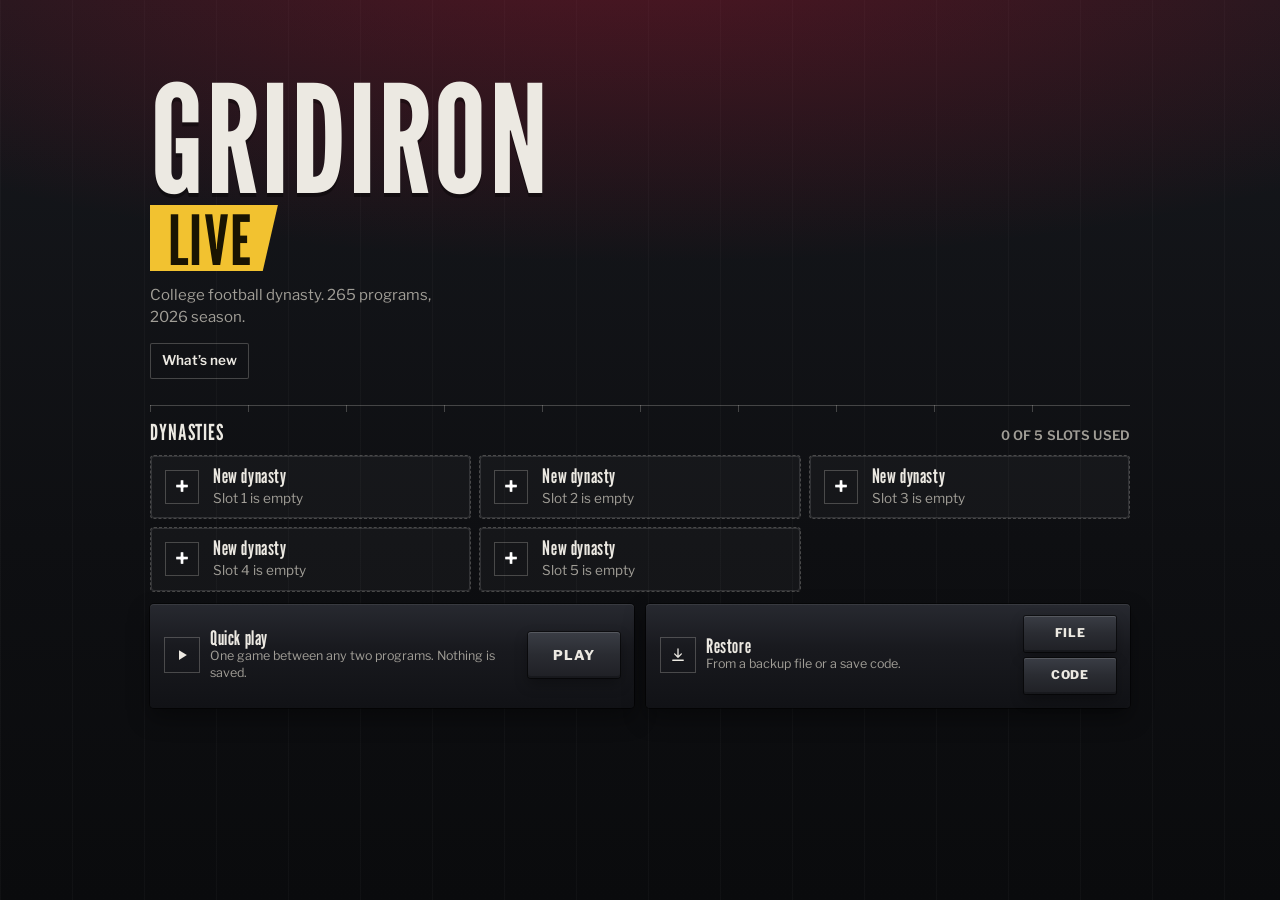
==== web/index.html @ cfa70672 "Gridiron Live 14: TV scoreboard scorebug, broadcast UI refresh, real logos everywhere Co-Authored-By" ====
<!doctype html>
<html lang="en">
<head>
<meta charset="utf-8">
<meta name="viewport" content="width=device-width,initial-scale=1,maximum-scale=1,user-scalable=no,viewport-fit=cover">
<meta name="apple-mobile-web-app-capable" content="yes">
<meta name="theme-color" content="#090C12">
<title>Gridiron Live</title>
<style>
/* Layout: full-bleed field canvas; glass broadcast HUD; full-screen hub screens with a tab bar; sheets dock to the bottom during play */
:root{
  --ink:#0C0C0D; --panel:#171718; --panel2:#202021; --line:rgba(255,255,255,.09);
  --fg:#F3F2EF; --mute:#999895; --gold:#FFD23F; --los:#4DA3FF; --hot:#FF4D5E; --ok:#3BD98A; --warn:#F2B33D;
  --team:#C8102E; --team2:#FFFFFF; --opp:#0057B8; --btn-ink:#fff;
  --disp:-apple-system,'SF Pro Display','Segoe UI',Roboto,system-ui,sans-serif;
  --body:-apple-system,'SF Pro Text','Segoe UI',Roboto,system-ui,sans-serif;
  --dw:800; --dstyle:normal; --dtrack:0;
  color-scheme:dark;
}
*{box-sizing:border-box}
[hidden]{display:none!important}
html,body{height:100%;margin:0}
body{background:var(--ink);color:var(--fg);font:14px/1.4 var(--body);overflow:hidden;overscroll-behavior:none;-webkit-user-select:none;user-select:none;-webkit-tap-highlight-color:transparent;-webkit-touch-callout:none}
#app{position:fixed;inset:0;overflow:hidden}
canvas{display:block;touch-action:none}
button{font:inherit;color:inherit;cursor:pointer;-webkit-appearance:none;appearance:none}
button:focus-visible,input:focus-visible,select:focus-visible,textarea:focus-visible{outline:2px solid var(--gold);outline-offset:2px}
.d{font-family:var(--disp);font-weight:var(--dw);font-style:var(--dstyle);letter-spacing:var(--dtrack)}

/* ---------- broadcast scoreboard + graphics: see src/css/10-ui.css ---------- */
.ibtn{position:absolute;top:calc(env(safe-area-inset-top,0px) + 10px);height:38px;min-width:38px;padding:0 10px;border-radius:2px;background:rgba(11,11,12,.86);border:1px solid var(--line);display:grid;place-items:center;z-index:6;font:800 12px var(--body)}
.ibtn svg{width:18px;height:18px}
#pauseBtn{left:max(12px,env(safe-area-inset-left,0px))}
#toBtn{right:max(12px,env(safe-area-inset-right,0px))}
#bulletBtn{position:absolute;right:max(14px,env(safe-area-inset-right,0px));bottom:calc(env(safe-area-inset-bottom,0px) + 56px);z-index:6;border-radius:2px;padding:10px 16px;background:rgba(11,11,12,.86);border:1px solid var(--line);font:600 13px/1 var(--body);letter-spacing:0;text-transform:none}
#bulletBtn[aria-pressed="true"]{background:#FF7A1A;color:#120800;border-color:#FF7A1A;box-shadow:none}
#flag{position:absolute;top:calc(env(safe-area-inset-top,0px) + 124px);left:50%;transform:translateX(-50%) scale(.8);opacity:0;transition:opacity .2s,transform .2s;background:#FFD200;color:#111;font:900 14px/1.2 var(--disp);text-transform:uppercase;padding:9px 16px;border-radius:2px;pointer-events:none;z-index:7;box-shadow:0 8px 24px rgba(0,0,0,.45);white-space:nowrap}
#flag.show{opacity:1;transform:translateX(-50%) scale(1)}

/* ---------- in-game sheets ---------- */
.sheet{position:absolute;left:0;right:0;bottom:0;padding:34px 16px calc(14px + env(safe-area-inset-bottom,0px));background:linear-gradient(180deg,transparent,rgba(8,8,9,.94) 36%);display:flex;flex-direction:column;align-items:center;gap:9px;z-index:9}
.sheet h3{margin:0;font:600 12px/1.2 var(--body);letter-spacing:0;text-transform:none;color:var(--mute);text-align:center}
.sheet h3 b{color:var(--fg)}
.row{display:grid;grid-template-columns:repeat(auto-fit,minmax(118px,1fr));gap:8px;width:min(760px,100%)}
.play{background:var(--panel2);border:1px solid var(--line);border-radius:2px;padding:10px 13px;text-align:left;display:flex;flex-direction:column;gap:3px;position:relative;overflow:hidden;transition:transform .12s}
.play::before{content:"";position:absolute;left:0;top:0;bottom:0;width:4px;background:var(--team)}
.play.alt::before{background:rgba(255,255,255,.25)}
.play.warn::before{background:var(--warn)}
.play:active{transform:scale(.97)}
.play b{font-family:var(--disp);font-weight:var(--dw);font-style:var(--dstyle);font-size:19px;line-height:1;text-transform:uppercase}
.play small{font-size:11.5px;color:var(--mute)}
#kcv{width:min(420px,92vw);height:auto;aspect-ratio:16/9;border-radius:2px;border:1px solid var(--line);background:#0c1a12}
.btn{background:var(--team);color:var(--btn-ink);border:0;border-radius:2px;padding:13px 24px;font-family:var(--disp);font-weight:var(--dw);font-style:var(--dstyle);font-size:17px;line-height:1;text-transform:uppercase;letter-spacing:.03em}
.btn.ghost{background:transparent;color:var(--fg);border:1px solid var(--line)}
.btn.light{background:var(--fg);color:#0E0E0F}
.btn.danger{background:var(--hot);color:#fff}
.btn.wide{width:100%}
.btn:disabled{opacity:.4}
.btn.sm{padding:8px 12px;font-size:13px;border-radius:2px}

/* ---------- modals & screens ---------- */
.modal{position:absolute;inset:0;display:flex;padding:20px 16px;background:rgba(5,5,6,.78);z-index:30;overflow:auto}
.panel{margin:auto;width:100%;max-width:580px;background:var(--panel);border:1px solid var(--line);border-radius:4px;padding:20px;display:flex;flex-direction:column;gap:14px;box-shadow:0 8px 24px rgba(0,0,0,.6)}
.panel.wide{max-width:760px}
.eyebrow{font:700 11.5px/1.25 var(--body);letter-spacing:0;text-transform:none;color:var(--mute)}
.screen{position:absolute;inset:0;background:var(--ink);z-index:20;display:flex;flex-direction:column;overflow:hidden}
.scroll{flex:1;overflow:auto;-webkit-overflow-scrolling:touch;padding:14px max(16px,env(safe-area-inset-right,0px)) calc(24px + env(safe-area-inset-bottom,0px)) max(16px,env(safe-area-inset-left,0px))}
.wrap{max-width:980px;margin:0 auto;display:flex;flex-direction:column;gap:14px}
h1,h2,h3{margin:0}
.h1{font-family:var(--disp);font-weight:900;font-style:var(--dstyle);font-size:clamp(34px,8vw,56px);line-height:.95;text-transform:uppercase;letter-spacing:var(--dtrack)}
.h2{font-family:var(--disp);font-weight:var(--dw);font-style:var(--dstyle);font-size:19px;line-height:1.2;text-wrap:balance}

.badge{--s:40px;width:var(--s);height:calc(var(--s)*1.1);flex:none;display:grid;place-items:center;background:linear-gradient(160deg,color-mix(in srgb,var(--c1) 80%,#fff),var(--c1) 45%);color:var(--bt,#fff);border:3px solid var(--c2);clip-path:polygon(0 0,100% 0,100% 70%,50% 100%,0 70%);font-family:var(--disp);font-weight:900;font-style:var(--dstyle);font-size:calc(var(--s)*.3);line-height:1;padding-bottom:calc(var(--s)*.18)}
.badge.sm{--s:26px;border-width:2px}
.badge.lg{--s:62px;border-width:4px}
.badge.xl{--s:92px;border-width:5px}

.hub-top{display:flex;align-items:center;gap:12px;padding:calc(env(safe-area-inset-top,0px) + 10px) max(16px,env(safe-area-inset-right,0px)) 10px max(16px,env(safe-area-inset-left,0px));background:linear-gradient(180deg,color-mix(in srgb,var(--team) 34%,var(--ink)),var(--ink));border-bottom:1px solid var(--line);flex:none}
.hub-top .who{flex:1;min-width:0;display:flex;flex-direction:column;gap:2px}
.hub-top .who b{font-family:var(--disp);font-weight:900;font-style:var(--dstyle);font-size:21px;line-height:1.1;white-space:nowrap;overflow:hidden;text-overflow:ellipsis}
.hub-top .who small{color:var(--mute);font-size:12px}
.pills{display:flex;gap:6px;flex-wrap:wrap;justify-content:flex-end}
.pill{display:inline-flex;align-items:center;gap:6px;background:rgba(255,255,255,.07);border:1px solid var(--line);border-radius:2px;padding:5px 10px;font:700 12.5px/1 var(--body);white-space:nowrap}
.pill.gold{color:var(--gold)}.pill.ok{color:var(--ok)}.pill.hot{color:var(--hot)}
.tabs{display:flex;gap:4px;padding:6px max(12px,env(safe-area-inset-left,0px));border-bottom:1px solid var(--line);overflow-x:auto;scrollbar-width:none;flex:none}
.tabs::-webkit-scrollbar{display:none}
.tabs button{background:none;border:0;border-radius:2px;padding:9px 12px;font:700 13.5px/1 var(--body);color:var(--mute);white-space:nowrap}
.tabs button[aria-selected="true"]{background:rgba(255,255,255,.09);color:var(--fg)}
.tabs button .dot{display:inline-block;width:7px;height:7px;border-radius:50%;background:var(--hot);margin-left:5px;vertical-align:middle}

.card{background:var(--panel);border:1px solid var(--line);border-radius:4px;padding:16px;display:flex;flex-direction:column;gap:12px;min-width:0}
.card.hero{background:linear-gradient(135deg,color-mix(in srgb,var(--team) 22%,var(--panel)),var(--panel) 60%)}
.grid2{display:grid;grid-template-columns:repeat(auto-fit,minmax(280px,1fr));gap:14px}
.grid3{display:grid;grid-template-columns:repeat(auto-fit,minmax(200px,1fr));gap:10px}
.matchup{display:grid;grid-template-columns:1fr auto 1fr;align-items:center;gap:10px;text-align:center}
.matchup .side{display:flex;flex-direction:column;align-items:center;gap:6px;min-width:0}
.matchup .side b{font-family:var(--disp);font-weight:var(--dw);font-style:var(--dstyle);font-size:17px;line-height:1.15}
.matchup .side small{color:var(--mute);font-size:12px}
.matchup .vs{font:800 15px var(--disp);color:var(--mute)}
.btns{display:flex;gap:10px;flex-wrap:wrap}
.btns .btn{flex:1 1 140px}
.tags{display:flex;gap:6px;flex-wrap:wrap}
.tag{display:inline-flex;align-items:center;gap:5px;border-radius:2px;padding:4px 8px;font:600 11px/1 var(--body);letter-spacing:0;text-transform:none;background:rgba(255,255,255,.08);color:var(--fg)}
.tag.gold{background:color-mix(in srgb,var(--gold) 22%,transparent);color:var(--gold)}
.tag.hot{background:color-mix(in srgb,var(--hot) 22%,transparent);color:#FF8A96}
.tag.ok{background:color-mix(in srgb,var(--ok) 20%,transparent);color:var(--ok)}
.tag.blue{background:color-mix(in srgb,var(--los) 22%,transparent);color:#8CC4FF}

table{width:100%;border-collapse:collapse;font-variant-numeric:tabular-nums}
th{font:700 10.5px/1 var(--body);color:var(--mute);text-transform:none;letter-spacing:0;text-align:left;padding:6px;border-bottom:1px solid var(--line)}
td{padding:8px 6px;border-bottom:1px solid rgba(255,255,255,.05);vertical-align:middle}
td.n,th.n{text-align:right}
tr.me td{background:color-mix(in srgb,var(--team) 16%,transparent)}
.tw{overflow-x:auto}
.tname{display:flex;align-items:center;gap:8px;min-width:0}
.tname span{white-space:nowrap;overflow:hidden;text-overflow:ellipsis}
.stars{color:var(--gold);letter-spacing:1px;white-space:nowrap;font-size:12px}
.stars i{color:rgba(255,255,255,.18);font-style:normal}
.res-w{color:var(--ok);font-weight:700}.res-l{color:var(--hot);font-weight:700}
.linkbtn{background:none;border:1px solid var(--line);border-radius:2px;padding:5px 9px;font-size:12px;color:var(--mute)}
.rrow{display:grid;grid-template-columns:auto minmax(0,1fr) auto;gap:10px;align-items:center;padding:9px 6px;border:0;border-bottom:1px solid rgba(255,255,255,.05);background:none;text-align:left;width:100%;border-radius:2px}
.rrow .meta{min-width:0;display:flex;flex-direction:column;gap:3px}
.rrow .meta b{white-space:nowrap;overflow:hidden;text-overflow:ellipsis}
.rrow .meta small{color:var(--mute);font-size:12px}
.num{font:800 15px/1 var(--disp);color:var(--mute);width:32px;text-align:center}
.attrs{display:flex;gap:3px 12px;flex-wrap:wrap;font-size:11px;color:var(--mute)}
.attrs span{display:inline-flex;gap:3px;align-items:center}
.sel{outline:2px solid var(--ok);background:color-mix(in srgb,var(--ok) 10%,transparent)!important}
.meter{height:8px;border-radius:4px;background:rgba(255,255,255,.08);overflow:hidden;min-width:60px}
.meter i{display:block;height:100%;border-radius:4px}
.kv{display:flex;justify-content:space-between;gap:12px;align-items:center;font-size:13px}
.kv span:first-child{color:var(--mute)}
.pips{display:flex;gap:4px}.pips i{width:16px;height:6px;border-radius:2px;background:rgba(255,255,255,.12)}.pips i.on{background:var(--team)}
.field-row{display:flex;flex-direction:column;gap:6px}
.field-row label{font:700 11.5px var(--body);color:var(--mute);text-transform:none;letter-spacing:0}
input[type=text],input[type=search],textarea,select{background:var(--panel2);border:1px solid var(--line);border-radius:2px;padding:11px 12px;color:var(--fg);font:16px var(--body);width:100%}
textarea{min-height:120px;font:12px/1.4 ui-monospace,Menlo,monospace;resize:vertical;-webkit-user-select:text;user-select:text}
input[type=color]{width:56px;height:44px;border:1px solid var(--line);border-radius:2px;background:var(--panel2);padding:3px}
.colors{display:flex;gap:16px;flex-wrap:wrap}
.seg{display:inline-flex;background:rgba(255,255,255,.05);border:1px solid var(--line);border-radius:2px;padding:3px;gap:3px;flex-wrap:wrap}
.seg button{background:none;border:0;border-radius:2px;padding:8px 11px;font:700 13px/1 var(--body);color:var(--mute)}
.seg button[aria-pressed="true"]{background:var(--fg);color:#0E0E0F}
.setrow{display:flex;justify-content:space-between;align-items:center;gap:12px;flex-wrap:wrap}
.note{color:var(--mute);font-size:13px;line-height:1.5;max-width:68ch;margin:0}
.list{display:flex;flex-direction:column}
.lrow{display:flex;justify-content:space-between;gap:10px;padding:8px 0;border-bottom:1px solid rgba(255,255,255,.05);font-size:13px;align-items:center}
.lrow:last-child{border-bottom:0}
.lrow .l{display:flex;gap:8px;align-items:center;min-width:0}
.lrow .l span{white-space:nowrap;overflow:hidden;text-overflow:ellipsis}
.rank{font:800 13px var(--disp);color:var(--mute);width:22px;text-align:right;flex:none}

/* slots + team picker */
.slots{display:grid;grid-template-columns:repeat(auto-fit,minmax(240px,1fr));gap:12px}
.slot{background:var(--panel);border:1px solid var(--line);border-radius:4px;padding:16px;display:flex;flex-direction:column;gap:10px;text-align:left;min-height:150px}
.slot.empty{align-items:center;justify-content:center;border-style:dashed;color:var(--mute)}
.slot .top{display:flex;gap:12px;align-items:center}
.slot .top b{font-family:var(--disp);font-weight:900;font-style:var(--dstyle);font-size:18px;line-height:1.1}
.chips{display:flex;gap:6px;flex-wrap:wrap}
.chipbtn{background:rgba(255,255,255,.05);border:1px solid var(--line);border-radius:2px;padding:7px 12px;font:700 12.5px var(--body);color:var(--mute)}
.chipbtn[aria-pressed="true"]{background:var(--fg);color:#0E0E0F;border-color:var(--fg)}
.teampick{display:grid;grid-template-columns:repeat(auto-fill,minmax(250px,1fr));gap:10px}
.tp{display:grid;grid-template-columns:auto minmax(0,1fr) auto;gap:12px;align-items:center;background:var(--panel);border:1px solid var(--line);border-radius:4px;padding:12px;text-align:left;position:relative;overflow:hidden}
.tp::after{content:"";position:absolute;inset:0 auto 0 0;width:4px;background:var(--c1)}
.tp .meta{min-width:0;display:flex;flex-direction:column;gap:3px}
.tp b{font-family:var(--disp);font-weight:var(--dw);font-style:var(--dstyle);font-size:16px;line-height:1.15;white-space:nowrap;overflow:hidden;text-overflow:ellipsis}
.tp small{color:var(--mute);font-size:11.5px}
.tp .ovr{font:900 22px/1 var(--disp);font-style:var(--dstyle);text-align:right}
.tp .ovr small{display:block;font:700 9.5px var(--body);letter-spacing:.01em}
.bars{display:flex;flex-direction:column;gap:8px}
.bar{display:grid;grid-template-columns:72px minmax(0,1fr) 34px;gap:10px;align-items:center;font-size:12px}
.bar span:first-child{color:var(--mute);text-transform:none;font-weight:700;letter-spacing:0;font-size:11px}

/* drive ticker */
.dc-team{display:flex;align-items:center;gap:12px}
.dc-team b{font-family:var(--disp);font-weight:900;font-style:var(--dstyle);font-size:20px;line-height:1.1}
.ticker{display:flex;flex-direction:column;gap:2px;max-height:min(38vh,280px);overflow:auto;border:1px solid var(--line);border-radius:2px;padding:6px;background:rgba(0,0,0,.25)}
.tick{display:grid;grid-template-columns:96px minmax(0,1fr);gap:10px;padding:6px 6px;border-radius:2px;font-size:13px;animation:tin .25s ease}
.tick .dd{font:700 11px/1.3 var(--body);color:var(--mute);text-transform:uppercase}
.tick.good{background:color-mix(in srgb,var(--ok) 12%,transparent)}
.tick.bad{background:color-mix(in srgb,var(--hot) 12%,transparent)}
.tick.big{font-weight:800}
@keyframes tin{from{opacity:0;transform:translateY(6px)}to{opacity:1;transform:none}}
.dc-res{font-family:var(--disp);font-weight:900;font-style:var(--dstyle);font-size:clamp(32px,9vw,54px);line-height:1;text-transform:uppercase;color:var(--c)}
.dchips{display:flex;gap:7px;flex-wrap:wrap}
.dchips span{background:rgba(255,255,255,.06);border:1px solid var(--line);border-radius:2px;padding:7px 10px;font:800 13px/1 var(--disp);font-variant-numeric:tabular-nums}
.dchips em{font-style:normal;color:var(--mute);margin-right:6px;font:700 10.5px var(--body);text-transform:uppercase}
.track{position:relative;height:24px;border-radius:2px;background:repeating-linear-gradient(90deg,#2E7D32 0 10%,#2a7330 10% 20%);overflow:hidden;border:1px solid var(--line)}
.track .fill{position:absolute;top:8px;height:8px;border-radius:4px;background:var(--c);box-shadow:none;transition:left 1s ease,width 1s ease}
.track .ez{position:absolute;top:0;bottom:0;width:6%}
.scoreline{display:grid;grid-template-columns:1fr auto 1fr;align-items:center;gap:10px}
.scoreline div{display:flex;flex-direction:column;gap:3px}
.scoreline div:last-child{text-align:right}
.scoreline small{font:800 12px/1 var(--disp);color:var(--mute)}
.scoreline strong{font:900 44px/1 var(--disp);font-style:var(--dstyle)}
.scoreline .mid{font:700 13px var(--body);color:var(--mute)}

/* post-game */
.final{display:grid;grid-template-columns:1fr auto 1fr;align-items:center;gap:10px;text-align:center}
.final .side{display:flex;flex-direction:column;align-items:center;gap:6px;min-width:0}
.final strong{font:900 56px/1 var(--disp);font-style:var(--dstyle);font-variant-numeric:tabular-nums}
.final small{color:var(--mute);font-size:12px}
.result{font-family:var(--disp);font-weight:900;font-style:var(--dstyle);font-size:clamp(30px,8vw,48px);line-height:1;text-align:center;text-transform:uppercase}
.kpis{display:grid;grid-template-columns:repeat(auto-fit,minmax(104px,1fr));gap:8px}
.kpis div{background:rgba(255,255,255,.04);border:1px solid var(--line);border-radius:2px;padding:10px 12px;min-width:0}
.kpis em{display:block;font:700 10px/1.2 var(--body);font-style:normal;color:var(--mute);text-transform:none;letter-spacing:0;margin-bottom:6px}
.kpis b{font:900 22px/1 var(--disp);font-style:var(--dstyle);font-variant-numeric:tabular-nums}
.heat{display:grid;grid-template-columns:auto repeat(3,1fr);gap:4px;align-items:stretch}
.heat .lab{font:700 10px/1.2 var(--body);color:var(--mute);text-transform:uppercase;display:flex;align-items:center;justify-content:flex-end;padding-right:4px;text-align:right}
.heat .col{font:700 10px/1 var(--body);color:var(--mute);text-align:center;text-transform:uppercase;padding-bottom:2px}
.heat .cell{border-radius:2px;padding:9px 4px;text-align:center;border:1px solid var(--line);background:rgba(255,255,255,.03);min-height:50px;display:flex;flex-direction:column;justify-content:center;gap:2px}
.heat .cell b{font:900 15px/1 var(--disp)}
.heat .cell small{font-size:11px;opacity:.85}
.heat .losl{grid-column:2/5;height:3px;background:var(--los);border-radius:2px;box-shadow:none}
.legend{display:flex;align-items:center;gap:8px;font-size:11px;color:var(--mute)}
.legend i{width:80px;height:8px;border-radius:4px;background:linear-gradient(90deg,var(--hot),#E6B33C,var(--ok))}
.stamrow{display:grid;grid-template-columns:minmax(0,1fr) 110px 40px;gap:10px;align-items:center;font-size:13px}
.stamrow span:first-child{white-space:nowrap;overflow:hidden;text-overflow:ellipsis}
.storm{background:linear-gradient(90deg,var(--team),var(--gold),var(--team));color:#111;border-radius:2px;padding:12px 14px;font:900 18px/1.1 var(--disp);font-style:var(--dstyle);text-transform:uppercase;text-align:center;animation:pulse 1s ease infinite alternate}
@keyframes pulse{to{filter:brightness(1.2)}}
.bracket{display:grid;grid-template-columns:repeat(4,minmax(150px,1fr));gap:10px;overflow-x:auto}
.bracket .col{display:flex;flex-direction:column;gap:8px;justify-content:space-around}
.bm{background:rgba(255,255,255,.04);border:1px solid var(--line);border-radius:2px;padding:6px 8px;font-size:12px;display:flex;flex-direction:column;gap:3px}
.bm .t{display:flex;justify-content:space-between;gap:6px}
.bm .t span{white-space:nowrap;overflow:hidden;text-overflow:ellipsis}
.bm .w{font-weight:800}
.bm .me{color:var(--gold)}
@media (max-width:540px){#pauseBtn{top:calc(env(safe-area-inset-top,0px) + 84px)}#toBtn{top:calc(env(safe-area-inset-top,0px) + 84px)}#sb{max-width:calc(100% - 16px)}#toast{top:calc(env(safe-area-inset-top,0px) + 132px)}#flag{top:calc(env(safe-area-inset-top,0px) + 170px)}.hub-top .who b{font-size:16px;white-space:normal}.hub-top{gap:8px;flex-wrap:wrap}.badge.lg{--s:48px}.tick{grid-template-columns:78px minmax(0,1fr)}}
@media (max-height:480px){.sheet{padding-top:10px;gap:6px}.play{padding:7px 11px}.play b{font-size:16px}.play small{display:none}.sheet h3{font-size:11px}.hub-top{padding-top:calc(env(safe-area-inset-top,0px) + 6px);padding-bottom:6px}.badge.lg{--s:42px}#kcv{width:min(300px,60vw)}#bulletBtn{bottom:calc(env(safe-area-inset-bottom,0px) + 44px)}}

/* ---------- v5: playbook, snap bar, action buttons, celebrations ---------- */
.ovr{display:inline-block;min-width:26px;padding:2px 5px;border-radius:2px;background:rgba(255,255,255,.1);font:800 12px/1.1 var(--disp);font-style:normal;text-align:center;font-variant-numeric:tabular-nums;color:var(--fg)}
.ovr.good{background:color-mix(in srgb,var(--ok) 30%,transparent)}.ovr.elite{background:var(--gold);color:#111}
#callRow{display:flex;flex-direction:column;gap:8px}
.pbtabs{display:flex;gap:6px;flex-wrap:wrap}
.pbtabs button{background:var(--panel2);border:1px solid var(--line);border-radius:2px;padding:7px 14px;font:600 12px/1 var(--body);text-transform:none;letter-spacing:0}
.pbtabs button[aria-pressed="true"]{background:var(--team);color:var(--btn-ink);border-color:transparent}
.pbtabs .coach{margin-left:auto;color:var(--gold)}
.pbgrid{display:grid;grid-template-columns:repeat(auto-fill,minmax(112px,1fr));gap:7px;max-height:min(44vh,330px);overflow:auto;-webkit-overflow-scrolling:touch;padding-bottom:2px}
.pbgrid.sp{grid-template-columns:repeat(auto-fill,minmax(130px,1fr))}
.pcard{background:var(--panel2);border:1px solid var(--line);border-radius:2px;padding:5px 6px 7px;display:flex;flex-direction:column;align-items:flex-start;gap:2px;text-align:left}
.pcard:active{transform:scale(.97)}
.pcard svg{width:100%;height:auto;aspect-ratio:100/56;background:#1d5a2a;border-radius:2px}
.pcard b{font:800 12.5px/1.1 var(--disp);font-style:var(--dstyle);text-transform:uppercase}
.pcard small{font-size:10.5px;color:var(--mute)}
.play.sel{outline:2px solid var(--gold)}
#snapBar{position:absolute;left:50%;bottom:calc(env(safe-area-inset-bottom,0px) + 14px);transform:translateX(-50%);display:flex;align-items:center;gap:8px;z-index:9;background:rgba(11,11,12,.9);border:1px solid var(--line);border-radius:4px;padding:8px;box-shadow:0 5px 12px rgba(0,0,0,.5)}
#snapName{font:800 14px/1 var(--disp);font-style:var(--dstyle);text-transform:uppercase;padding:0 8px;white-space:nowrap}
#snapBar .btn{padding:12px 26px;font-size:18px}
#snapBar{max-width:calc(100% - 20px)}#snapBar #snapGo{flex:none}
@media (max-width:540px){#snapName{display:none}#snapBar .btn.sm{padding:10px 12px;font-size:13px}#snapBar #snapGo{padding:14px 30px;font-size:20px}}
#actBar{position:absolute;right:max(12px,env(safe-area-inset-right,0px));bottom:calc(env(safe-area-inset-bottom,0px) + 14px);display:grid;grid-template-columns:repeat(2,auto);gap:7px;z-index:6}
#actBar button{min-width:76px;padding:12px 10px;border-radius:4px;background:rgba(11,11,12,.82);border:1px solid rgba(255,255,255,.18);font:600 12px/1 var(--body);letter-spacing:0;touch-action:none}
#actBar button:active{background:var(--team);color:var(--btn-ink)}
#actBar button.big{grid-column:1/-1;padding:16px;background:var(--team);color:var(--btn-ink);font-size:15px}
#celebBtn{position:absolute;left:50%;top:72%;transform:translateX(-50%);z-index:9;border-radius:2px;padding:12px 20px;background:var(--gold);color:#111;border:0;font:900 15px/1 var(--disp);text-transform:uppercase;box-shadow:0 4px 12px rgba(0,0,0,.5);animation:pop .5s ease}
@keyframes pop{0%{transform:translateX(-50%) scale(.6);opacity:0}100%{transform:translateX(-50%) scale(1);opacity:1}}
#celebSheet .chips{display:flex;flex-wrap:wrap;gap:7px;justify-content:center;max-width:720px}
.chip{background:var(--panel2);border:1px solid var(--line);border-radius:2px;padding:9px 14px;font:700 13px/1 var(--body)}
.chip:active{background:var(--team);color:var(--btn-ink)}
.trophy{flex-direction:row!important;align-items:center;gap:16px}.trophy .tro{font-size:54px;animation:lift 1.6s ease infinite alternate}
@keyframes lift{from{transform:translateY(4px)}to{transform:translateY(-8px) rotate(-4deg)}}

/* ---------- v5.1: broadcast graphics ---------- */
/* ---------- v5: broadcast layer ---------- */
#cap{position:absolute;left:50%;bottom:calc(env(safe-area-inset-bottom,0px) + 58px);transform:translateX(-50%);max-width:min(640px,calc(100% - 200px));background:rgba(7,7,8,.82);border-left:3px solid var(--team);padding:7px 12px;border-radius:2px;font:600 13px/1.3 var(--body);z-index:4;pointer-events:none;transition:opacity .25s}
#cap b{color:var(--gold);font-weight:800;margin-right:6px;text-transform:none;font-size:11px;letter-spacing:0}
#cap.radio{border-left-color:#d7a64a;font-family:Georgia,serif}
:root.ticker #hint,:root.ticker #actBar,:root.ticker #snapBar{margin-bottom:24px}
:root.ticker #actBar{bottom:calc(env(safe-area-inset-bottom,0px) + 40px)}
#replayBar{position:absolute;left:50%;bottom:calc(env(safe-area-inset-bottom,0px) + 14px);transform:translateX(-50%);z-index:10;display:flex;flex-wrap:wrap;justify-content:center;gap:6px;width:max-content;max-width:calc(100% - 16px);background:rgba(11,11,12,.92);border:1px solid var(--line);border-radius:4px;padding:6px}
#replayBar button{padding:9px 12px;border-radius:2px;background:var(--panel2);border:1px solid var(--line);font:800 12px/1 var(--disp);text-transform:uppercase}
#replayBar button[aria-pressed="true"]{background:var(--gold);color:#111}
.studio .desk{display:grid;grid-template-columns:repeat(auto-fit,minmax(220px,1fr));gap:10px}
.studio .anchor{display:flex;gap:10px;align-items:flex-start;background:var(--panel2);border-radius:2px;padding:10px 12px;border:1px solid var(--line)}
.studio .anchor .av{width:38px;height:38px;border-radius:50%;flex:none;display:grid;place-items:center;font:900 13px var(--disp);color:#fff}
.studio .anchor p{margin:2px 0 0;font-size:13px}
.vs{display:grid;grid-template-columns:1fr auto 1fr;gap:10px;align-items:center;text-align:center}
.vs .mid{font:900 14px var(--disp);color:var(--mute)}
.mbar{display:grid;grid-template-columns:2.4em minmax(0,1fr) 2.4em;gap:4px 8px;align-items:center;font-size:12px;font-variant-numeric:tabular-nums}.mbar>em{grid-column:1/-1;font-style:normal;color:var(--mute);white-space:nowrap;overflow:hidden;text-overflow:ellipsis}.mbar>span:last-child{text-align:right}
.mbar .b{height:7px;border-radius:4px;background:var(--opp);overflow:hidden}.mbar .b i{display:block;height:100%;background:var(--team)}
.inout{display:grid;grid-template-columns:1fr 1fr;gap:10px}.inout .col{background:var(--panel2);border-radius:2px;padding:10px;border:1px solid var(--line)}
.post{display:flex;gap:10px;padding:10px 0;border-bottom:1px solid var(--line)}.post:last-child{border:0}
.post .av{width:36px;height:36px;border-radius:50%;flex:none;display:grid;place-items:center;font:900 12px var(--disp);color:#fff}
.post .h{font:700 13px/1.2 var(--body)}.post .h small{color:var(--mute);font-weight:500}.post p{margin:3px 0 0;font-size:13.5px}
.post .eng{color:var(--mute);font-size:11.5px;margin-top:4px}
:root[data-bug="bottom"] #hint,:root[data-bug="bottom"] #snapBar,:root[data-bug="bottom"] #actBar,:root[data-bug="bottom"] #hotBar{margin-bottom:96px}
:root[data-bug="bottom"] #pauseBtn{top:calc(env(safe-area-inset-top,0px) + 10px)!important}
@media (max-width:540px){#toast{top:calc(env(safe-area-inset-top,0px) + 92px)!important}#wpG{top:calc(env(safe-area-inset-top,0px) + 132px)}#dbm{top:calc(env(safe-area-inset-top,0px) + 176px)}#lower{top:calc(env(safe-area-inset-top,0px) + 210px);bottom:auto;max-width:calc(100% - 60px)!important}#replayBtn{top:calc(env(safe-area-inset-top,0px) + 176px)}#cap{max-width:calc(100% - 24px);bottom:calc(env(safe-area-inset-bottom,0px) + 196px)}#actBar{grid-template-columns:repeat(3,auto)}}
/* ---------- v6: features + broadcast polish ---------- */
.warr{display:inline-block;font-style:normal;margin-left:4px}
#hotBar{position:absolute;left:50%;bottom:calc(env(safe-area-inset-bottom,0px) + 86px);transform:translateX(-50%);z-index:10;background:rgba(11,11,12,.94);border:1px solid var(--line);border-radius:4px;padding:8px;display:flex;flex-direction:column;gap:6px;max-width:calc(100% - 24px)}
#hotBar b{font:800 12px var(--disp);text-transform:uppercase;color:var(--gold);padding:0 4px}
#hotBar div{display:flex;flex-wrap:wrap;gap:5px}#hotBar button{padding:8px 11px;border-radius:2px;background:var(--panel2);border:1px solid var(--line);font:800 12px var(--disp);text-transform:uppercase}
#hotBar button[aria-pressed="true"]{background:var(--team);color:var(--btn-ink)}
#actBar button[aria-pressed="true"]{background:#FF7A1A;color:#120800;border-color:#FF7A1A}
#photoBar{position:absolute;left:50%;bottom:calc(env(safe-area-inset-bottom,0px) + 14px);transform:translateX(-50%);z-index:30;display:flex;align-items:center;gap:10px;flex-wrap:wrap;justify-content:center;background:rgba(11,11,12,.9);border:1px solid var(--line);border-radius:4px;padding:8px 12px;max-width:calc(100% - 24px)}
#photoBar label{font:700 12px var(--body)}#photoBar input{width:140px}#photoBar select{width:auto!important;background:var(--panel2);color:var(--fg);border:1px solid var(--line);border-radius:2px;padding:6px}
:root.photo #sb,:root.photo #pauseBtn,:root.photo #wpG,:root.photo #dbm,:root.photo #ticker,:root.photo #hint,:root.photo #actBar,:root.photo #rcard,:root.photo #lower,:root.photo #wm,:root.photo #toBtn,:root.photo #snapBar,:root.photo #call{display:none!important}
#splash{position:fixed;inset:0;z-index:100;background:radial-gradient(circle at 50% 45%,#222223,#070708 70%);display:grid;place-items:center;animation:splashOut .6s ease 1.3s forwards;pointer-events:none}
#splash .logo{font:900 clamp(40px,11vw,86px)/.9 var(--disp);text-align:center;letter-spacing:-.01em;color:#fff;animation:logoIn .9s cubic-bezier(.2,.8,.2,1)}#splash .logo span{color:var(--gold)}
@keyframes splashOut{to{opacity:0;visibility:hidden}}@keyframes logoIn{from{transform:scale(.8);opacity:0}}
#pauseInfo{max-height:46vh;overflow:auto;border-top:1px solid var(--line);padding-top:10px}
table.box{width:100%;border-collapse:collapse;font-variant-numeric:tabular-nums;margin-top:8px;table-layout:fixed}table.box th.n{width:28%}table.box tr.sub td{font-size:12px;padding-top:4px;padding-bottom:4px}table.box tr.sub td:first-child{color:var(--mute);padding-left:14px}table.box td.n{white-space:nowrap;overflow:hidden;text-overflow:ellipsis}table.box td,table.box th{padding:6px 8px;border-bottom:1px solid var(--line);font-size:13px}table.box th{color:var(--mute);font-size:11px;text-align:right}table.box td.n{text-align:right;font-weight:700}
.pbp{display:flex;flex-direction:column;gap:2px}.pe{display:grid;grid-template-columns:70px 44px 1fr;gap:8px;font-size:12.5px;padding:5px 0;border-bottom:1px solid var(--line)}.pe .q{color:var(--mute);font-variant-numeric:tabular-nums}.pe .tm{font-weight:800}.pe.big span:last-child{color:var(--gold);font-weight:700}.pe.sim{opacity:.7}
.dchart{display:flex;flex-direction:column;gap:5px;font-variant-numeric:tabular-nums}.drow{display:grid;grid-template-columns:44px minmax(0,1fr) 96px;gap:8px;align-items:center;font-size:12px}.drow .ab{font-weight:800;white-space:nowrap;overflow:hidden;text-overflow:ellipsis}.drow .lane{position:relative;height:16px;border-radius:3px;background:linear-gradient(90deg,rgba(255,255,255,.12) 0 8.333%,transparent 8.333% 91.667%,rgba(255,255,255,.12) 91.667%),linear-gradient(90deg,transparent calc(50% - 1px),rgba(255,255,255,.34) calc(50% - 1px) calc(50% + 1px),transparent calc(50% + 1px)),repeating-linear-gradient(90deg,transparent 0 calc(8.3333% - 1px),rgba(255,255,255,.16) calc(8.3333% - 1px) 8.3333%),rgba(255,255,255,.04)}.drow .lane i{position:absolute;top:3px;bottom:3px;min-width:3px;background:var(--c);clip-path:polygon(0 0,calc(100% - 5px) 0,100% 50%,calc(100% - 5px) 100%,0 100%);box-shadow:inset 0 1px 0 rgba(255,255,255,.25)}.drow .lane i.bk{clip-path:polygon(5px 0,100% 0,100% 100%,5px 100%,0 50%)}.drow .res{display:flex;flex-direction:column;align-items:flex-end;gap:1px;min-width:0;color:var(--mute);text-align:right;line-height:1.1}.drow .res b{max-width:100%;font-weight:700;white-space:nowrap;overflow:hidden;text-overflow:ellipsis}.drow .res small{font-size:10.5px;white-space:nowrap;opacity:.8}.drow .res.ok b{color:var(--ok);font-weight:800}.drow.dax{margin-bottom:-1px}.drow .axis{position:relative;height:12px}.drow .axis span{position:absolute;top:0;transform:translateX(-50%);font:700 9.5px/12px var(--body);color:var(--mute)}.drow .axis .ez{opacity:.6}.drow.op .lane i{background:repeating-linear-gradient(135deg,var(--c) 0 4px,color-mix(in srgb,var(--c) 50%,#000) 4px 7px)}@media (max-width:540px){.drow .axis .mn{display:none}}
.grade{display:inline-grid;place-items:center;min-width:34px;height:26px;border-radius:2px;font:900 13px var(--disp);background:var(--panel2)}.grade.gA{background:var(--ok);color:#0b1a10}.grade.gB{background:#4DA3FF;color:#101011}.grade.gC{background:var(--warn);color:#1d1400}.grade.gD,.grade.gF{background:var(--hot);color:#fff}
.leaders{display:grid;grid-template-columns:repeat(auto-fit,minmax(220px,1fr));gap:12px}.lrow.me{background:color-mix(in srgb,var(--team) 18%,transparent);border-radius:2px}
.tcase{display:grid;grid-template-columns:repeat(auto-fit,minmax(110px,1fr));gap:8px}.tcase .tile{background:var(--panel2);border:1px solid var(--line);border-radius:2px;padding:10px;display:flex;flex-direction:column;align-items:center;gap:2px;text-align:center}.tcase .ic{font-size:24px}.tcase b{font:900 22px var(--disp)}.tcase small{color:var(--mute);font-size:11px}
.mv{font:800 11px var(--body);margin-left:6px;color:var(--mute)}.mv.up{color:var(--ok)}.mv.dn{color:var(--hot)}.mv.new{color:var(--gold)}
.gotw .matchup .side{cursor:pointer}
.pog{display:flex;align-items:center;gap:8px;flex-wrap:wrap}.fin{color:var(--gold)!important;font-size:14px!important}
#hubBody.fade>*{animation:hubIn .28s ease both}#hubBody.fade>*:nth-child(2){animation-delay:.04s}#hubBody.fade>*:nth-child(3){animation-delay:.08s}#hubBody.fade>*:nth-child(4){animation-delay:.12s}
@keyframes hubIn{from{opacity:0;transform:translateY(8px)}}
:root.bigtext .screen,:root.bigtext .modal .panel,:root.bigtext .sheet,:root.bigtext #rcard,:root.bigtext #hint{zoom:1.14}
.btn.sm[aria-pressed="true"]{background:var(--team);color:var(--btn-ink)}
/* ---------- v6.1: rankings, results, playoff bracket ---------- */
.rtab td,.rtab th{white-space:nowrap}
@media (max-width:620px){.hide-s{display:none}}@media (max-width:540px){.bt .badge{display:none}.bt{grid-template-columns:18px 1fr auto}.bracket2{grid-template-columns:repeat(4,minmax(150px,1fr))}}
.res-grid{display:grid;grid-template-columns:repeat(auto-fill,minmax(230px,1fr));gap:8px}
.res-g{background:var(--panel2);border:1px solid var(--line);border-radius:2px;padding:8px 10px;display:flex;flex-direction:column;gap:4px}
.res-g.me{border-color:var(--team)}
.res-g .rt{display:grid;grid-template-columns:auto 1fr auto;align-items:center;gap:8px;color:var(--mute);cursor:pointer}.res-g .rt span{overflow:hidden;text-overflow:ellipsis;white-space:nowrap}
.res-g .rt.w{color:var(--fg);font-weight:800}.res-g .rt b{font:900 16px var(--disp);font-variant-numeric:tabular-nums}
#resWeeks{overflow-x:auto;flex-wrap:nowrap;padding-bottom:4px}#resWeeks .chipbtn{flex:none}
.cfp .champ{display:flex;align-items:center;gap:10px;background:linear-gradient(110deg,color-mix(in srgb,var(--c1) 45%,var(--panel2)),var(--panel2));padding:8px 14px 8px 8px;border-radius:4px}.cfp .champ small{display:block;color:var(--gold);font:600 10px var(--body);letter-spacing:0;text-transform:none}.cfp .champ b{font:900 20px var(--disp)}
.bracket2{display:grid;grid-template-columns:repeat(4,minmax(165px,1fr));gap:18px;overflow-x:auto;padding:4px 2px 10px;-webkit-overflow-scrolling:touch}
.bracket2.fcs{grid-template-columns:repeat(5,minmax(180px,1fr))}
.bcol{display:flex;flex-direction:column;gap:8px;min-width:0;position:relative}.bms{flex:1;display:flex;flex-direction:column;justify-content:space-around;gap:12px}
.bhead{font:600 11px var(--body);letter-spacing:0;text-transform:none;color:var(--mute);text-align:center;margin-bottom:2px}
.bmatch{position:relative;background:linear-gradient(180deg,var(--panel2),color-mix(in srgb,var(--panel2) 85%,#000));border:1px solid var(--line);border-radius:2px;overflow:hidden;box-shadow:0 6px 16px rgba(0,0,0,.3)}
.bcol:not(.fin) .bmatch::after{content:"";position:absolute;right:-19px;top:50%;width:18px;height:2px;background:rgba(255,255,255,.18)}
.bcol.fin .bmatch{border-color:var(--gold);box-shadow:0 0 0 1px rgba(255,210,63,.3),0 4px 12px rgba(0,0,0,.45)}
.blab{font:700 10px var(--body);letter-spacing:0;text-transform:none;color:var(--gold);padding:5px 10px 3px;background:rgba(0,0,0,.25)}
.bt{display:grid;grid-template-columns:18px auto 1fr auto;align-items:center;gap:7px;padding:6px 10px;border-left:4px solid var(--c1,transparent);cursor:pointer}
.bt+.bt{border-top:1px solid var(--line)}
.bt .sd{font:800 11px var(--body);color:var(--mute);text-align:right}.bt .nm{font-size:13.5px;overflow:hidden;text-overflow:ellipsis;white-space:nowrap;font-weight:600}
.bt b{font:900 16px var(--disp);font-variant-numeric:tabular-nums}.bt.w{background:color-mix(in srgb,var(--c1) 22%,transparent)}.bt.w .nm{font-weight:800}.bt.l{opacity:.5}.bt.me .nm{color:var(--gold)}
.bt.tbd{color:var(--mute);font-style:normal}.bt .cc{font-style:normal;color:var(--gold);margin-left:4px;font-size:11px}
/* v7: src/css/*.css is inlined here by tools/build_web.py (later files override earlier rules) */
/* src/css: extra stylesheets inlined at the end of the main <style> block by tools/build_web.py, in file-name order.
   10-ui.css       menus, hub, broadcast graphics, design tokens
   20-field.css    anything the on-field renderer needs outside the canvas
   30-game.css     in-game controls: play calling, snap bar, action buttons, kicking, pre-snap tools
   40-dynasty.css  dynasty screens: recruiting, portal, NIL, awards, bowls, program history
   50-import.css   roster/logo import and team data screens */

/* =========================================================
   01 · Tokens and style guide. Every other stylesheet reads these; change a value here, not in a component.

   Idea: the game's own Saturday broadcast package. Charcoal studio, chalk-white type, team colour doing the
   talking, one goalpost-yellow accent for the things a football viewer looks for first (rank, down and distance,
   where you are). Graphics are cut like TV graphics: square corners, straight rules, an angled end on bands.

   Colour (use few at once)
     --c-base   #161718  screen background          --c-chalk  #ECE9E2  primary text
     --c-raise  #1E1F21  sheets, modals, HUD panels  --c-mute   #A19E97  secondary text
     --c-ctrl   #292A2D  controls, wells             --c-faint  #6F6D68  disabled, axis labels
     --c-rule   chalk 12%  dividers                  --c-rule2  chalk 24%  control outlines
     --c-acc    #F2C230  goalpost yellow: rank, down & distance, selected tab marker, focus. Never a fill for
                         large areas, never decoration.
     --c-win / --c-loss  results only. Team colours (--team, --c1) fill bands, score bug blocks, primary buttons.
   Type (two families)
     Display  League Gothic (one weight; any font-weight maps to it, never faux bold), upright, tracking .015em.
              Scores, clocks, team names, rank numerals, banners, screen titles. Team names and banners in capitals.
     Text     Libre Franklin 400/500/600/700/800 (a Franklin Gothic revival), sentence case, tabular figures.
              Everything you read or tap; small caps-style labels are 700 at 10-11px with .06em tracking.
     Scale    display 64 · 44 · 30 · 22 · 18      text 17 · 15 · 13 · 11.5
   Space      4 · 8 · 12 · 16 · 24 · 32 (left-aligned content on a 16px gutter)
   Radius     0 for panels, bands and banners; 2px for buttons, inputs, chips; 4px is the ceiling
   Components
     section   a 1px rule on top, a display title, rows under it. No card backgrounds, no cards in cards.
     band      solid team colour with an angled right end (hub header, game hero, banners, score bug)
     button    primary = team colour fill; secondary = 1px outline; text button = underline on press
     segmented 1px outline box, selected segment filled chalk with base-coloured text
     tag       small text-face label on a 10% tint, 2px corners
     table     text face, right-aligned tabular numbers, 1px rules, selected row marked by a 3px team edge
   Motion     120 ms press, 180 ms enter, ease-out, transform and opacity only, nothing bounces; off with
              reduced motion.
   Icons      one stroke set: 24px grid, 1.75 stroke, square caps where it reads, no emoji.
   ========================================================= */
@font-face{font-family:'League Gothic';src:url([data-uri]) format('woff2');font-weight:100 900;font-style:normal;font-display:swap}
@font-face{font-family:'Libre Franklin';src:url([data-uri]) format('woff2');font-weight:300 450;font-style:normal;font-display:swap}
@font-face{font-family:'Libre Franklin';src:url([data-uri]) format('woff2');font-weight:451 550;font-style:normal;font-display:swap}
@font-face{font-family:'Libre Franklin';src:url([data-uri]) format('woff2');font-weight:551 650;font-style:normal;font-display:swap}
@font-face{font-family:'Libre Franklin';src:url([data-uri]) format('woff2');font-weight:651 750;font-style:normal;font-display:swap}
@font-face{font-family:'Libre Franklin';src:url([data-uri]) format('woff2');font-weight:751 900;font-style:normal;font-display:swap}

:root{
  --c-base:#161718;--c-raise:#1E1F21;--c-ctrl:#292A2D;--c-rule:rgba(236,233,226,.12);--c-rule2:rgba(236,233,226,.24);
  --c-chalk:#ECE9E2;--c-mute:#A19E97;--c-faint:#6F6D68;--c-acc:#F2C230;--c-acc-ink:#191402;
  --c-win:#4CB97E;--c-loss:#E5484D;--c-warn:#E9A23B;--c-info:#62A8E5;
  --f-disp:'League Gothic','Arial Narrow',system-ui,sans-serif;
  --f-text:'Libre Franklin',-apple-system,'Segoe UI',Roboto,system-ui,sans-serif;
  --f-num:'League Gothic','Arial Narrow',system-ui,sans-serif;
  --fs-d1:64px;--fs-d2:44px;--fs-d3:30px;--fs-d4:22px;--fs-d5:18px;
  --fs-t1:17px;--fs-t2:15px;--fs-t3:13px;--fs-t4:11.5px;
  --s1:4px;--s2:8px;--s3:12px;--s4:16px;--s5:24px;--s6:32px;
  --r0:0;--r1:2px;--r2:4px;--cut:16px;
  --t-fast:.12s;--t-med:.18s;--ease-out:cubic-bezier(.2,.7,.3,1);

  /* the names the older stylesheets use, pointed at the system */
  --ink:var(--c-base);--panel:var(--c-raise);--panel2:var(--c-ctrl);--line:var(--c-rule);
  --fg:var(--c-chalk);--mute:var(--c-mute);--gold:var(--c-acc);--hot:var(--c-loss);--ok:var(--c-win);--warn:var(--c-warn);
  --disp:var(--f-disp);--body:var(--f-text);--dw:400;--dstyle:normal;--dtrack:.015em;
}
body{font-family:var(--f-text);font-size:var(--fs-t2);font-variant-numeric:tabular-nums}

/* =========================================================
   05 · Menus: one design system for the title screen, team select, hub, sheets and pregame.
   College football broadcast meets a sports app: deep navy panels with a little grain, hairline edges,
   team-color accents; tokens and type from 01-tokens.css.
   Scoped to the menu surfaces (.screen, #modal, #pausem) so the in-game HUD, sheets and controls keep their look.
   Cheap to draw: only transform/opacity animate, no backdrop-filter, no big shadows on long lists.
   ========================================================= */
:root{--m-p1:var(--c-raise);--m-p2:var(--c-ctrl);--m-line:var(--c-rule);--m-line2:var(--c-rule2);--m-mute:var(--c-mute);--m-grain:none}
:where(.screen,#modal,#pausem){--disp:var(--tv);--panel:var(--m-p1);--panel2:var(--m-p2);--line:var(--m-line);--mute:var(--m-mute)}
#splash .logo{font-family:var(--tv);font-weight:800}

/* ---------- surfaces ---------- */
.screen{background:var(--m-grain),radial-gradient(130% 60% at 50% -12%,#202021 0%,rgba(32,32,33,0) 64%),linear-gradient(180deg,#101011,#080809 72%)}
.screen .scroll,.modal{touch-action:pan-y;overscroll-behavior:contain}
:where(.screen,#modal,#pausem) .card{background:linear-gradient(180deg,rgba(255,255,255,.028),rgba(255,255,255,0) 90px),var(--panel);border:1px solid var(--line);border-radius:4px;box-shadow:inset 0 1px 0 rgba(255,255,255,.04)}
:where(.screen,#modal,#pausem) .card.hero{background:radial-gradient(120% 100% at 0 0,color-mix(in srgb,var(--team) 28%,transparent),transparent 62%),var(--panel)}
:where(.screen,#modal,#pausem) .grid2{grid-template-columns:repeat(auto-fit,minmax(min(100%,290px),1fr))}

/* ---------- type ---------- */
:where(.screen,#modal,#pausem) .h1{font-size:clamp(36px,8.6vw,60px);line-height:.9;letter-spacing:0;text-transform:uppercase}
:where(.screen,#modal,#pausem) .h2{font-size:23px;line-height:1.08;letter-spacing:.005em}
:where(.screen,#modal,#pausem) .eyebrow{font:700 12.5px/1.25 var(--body);letter-spacing:0;color:var(--mute)}
:where(.screen,#modal,#pausem) .card>.eyebrow:first-child{color:#DBDAD7}
:where(.screen,#modal,#pausem) .card>.h2:first-child{font-size:22px;text-transform:uppercase}
:where(.screen,#modal,#pausem) .card>.eyebrow:first-child::before,:where(.screen,#modal,#pausem) .card>.h2:first-child::before{content:"";display:inline-block;width:3px;height:.9em;margin-right:8px;border-radius:1px;background:var(--team);vertical-align:-.1em;transform:skewX(-14deg)}
:where(.screen,#modal,#pausem) .note{font-size:13.5px;line-height:1.5}
:where(.screen,#modal,#pausem) .field-row label{font:700 12px/1 var(--body);letter-spacing:0}
:where(.screen,#modal,#pausem) .num,:where(.screen,#modal,#pausem) .rank{font-style:normal}

/* ---------- buttons, pills, tags, chips, segmented controls ---------- */
:where(.screen,#modal,#pausem) .btn{position:relative;display:inline-flex;align-items:center;justify-content:center;gap:8px;min-height:48px;padding:0 22px;border-radius:4px;
  background:linear-gradient(180deg,rgba(255,255,255,.2),rgba(255,255,255,0) 58%),var(--team);color:var(--btn-ink);box-shadow:inset 0 0 0 1px rgba(255,255,255,.14),inset 0 -2px 0 rgba(0,0,0,.2);
  font-size:19px;line-height:1;letter-spacing:.01em;text-align:center;transition:transform .12s ease}
:where(.screen,#modal,#pausem) .btn:not(:disabled):active{transform:scale(.97)}
:where(.screen,#modal,#pausem) .btn svg{width:1em;height:1em;flex:none;margin-left:-4px}
:where(.screen,#modal,#pausem) .btn.ghost{background:rgba(255,255,255,.055);color:var(--fg);border:0;box-shadow:inset 0 0 0 1px var(--m-line2)}
:where(.screen,#modal,#pausem) .btn.light{background:linear-gradient(180deg,#FFFFFF,#E9E8E5);color:#0F0F10;box-shadow:inset 0 -2px 0 rgba(0,0,0,.12)}
:where(.screen,#modal,#pausem) .btn.danger{background:linear-gradient(180deg,rgba(255,255,255,.16),rgba(255,255,255,0) 58%),var(--hot);color:#fff}
:where(.screen,#modal,#pausem) .btn.sm{min-height:40px;padding:0 14px;font-size:15px;border-radius:2px}
:where(.screen,#modal,#pausem) .btn.sm::after{content:"";position:absolute;inset:-4px -2px}
:where(.screen,#modal,#pausem) .btn.sm[aria-pressed="true"]{background:var(--team);color:var(--btn-ink);box-shadow:none}
:where(.screen,#modal,#pausem) .btn:disabled{opacity:.38}
:where(.screen,#modal,#pausem) .linkbtn{min-height:34px;border-radius:2px;padding:0 10px;font:700 13px/1 var(--body);letter-spacing:0;text-transform:none;color:#C0BFBC;background:rgba(255,255,255,.04);border-color:var(--m-line2)}
:where(.screen,#modal,#pausem) .pill{background:rgba(255,255,255,.08);border:1px solid rgba(255,255,255,.12);padding:6px 11px 5px;font:700 14px/1 var(--body);letter-spacing:0}
:where(.screen,#modal,#pausem) .tag{border-radius:4px;padding:4px 7px 3px;font:700 12px/1 var(--body);letter-spacing:0}
:where(.screen,#modal,#pausem) .chips{gap:7px}
:where(.screen,#modal,#pausem) .chipbtn{position:relative;flex:none;min-height:38px;padding:0 15px;border-radius:2px;background:rgba(255,255,255,.05);border:1px solid var(--line);font:700 14px/1 var(--body);letter-spacing:0;text-transform:none;color:#BBBAB7;white-space:nowrap}
:where(.screen,#modal,#pausem) .chipbtn::after{content:"";position:absolute;inset:-4px 0}
:where(.screen,#modal,#pausem) .chipbtn[aria-pressed="true"]{background:var(--fg);color:#0F0F10;border-color:transparent}
:where(.screen,#modal,#pausem) .chips.scrollx{flex-wrap:nowrap;overflow-x:auto;overflow-y:hidden;scrollbar-width:none;touch-action:pan-x pan-y;overscroll-behavior-x:contain;margin:0 -16px;padding:4px 16px}
:where(.screen,#modal,#pausem) .chips.scrollx::-webkit-scrollbar{display:none}
:where(.screen,#modal,#pausem) .seg{background:rgba(0,0,0,.3);border:1px solid var(--line);border-radius:2px;padding:3px;gap:2px}
:where(.screen,#modal,#pausem) .seg button{min-height:38px;padding:0 12px;border-radius:2px;font:700 14px/1 var(--body);letter-spacing:0;text-transform:none;color:#AAA9A6}
:where(.screen,#modal,#pausem) .seg button[aria-pressed="true"]{background:linear-gradient(180deg,#FFFFFF,#E9E8E5);color:#0F0F10;box-shadow:0 1px 2px rgba(0,0,0,.35)}
:where(.screen,#modal,#pausem) :is(input[type=text],input[type=search],select){min-height:46px;border-radius:2px;background-color:rgba(255,255,255,.05);border-color:var(--m-line2);-webkit-appearance:none;appearance:none}
:where(.screen,#modal,#pausem) select{padding-right:36px;background:rgba(255,255,255,.05) url("data:image/svg+xml,%3Csvg xmlns='http://www.w3.org/2000/svg' viewBox='0 0 24 24' fill='none' stroke='%238D99AD' stroke-width='1.75' stroke-linecap='round' stroke-linejoin='round'%3E%3Cpath d='m6 9 6 6 6-6'/%3E%3C/svg%3E") right 12px center/16px no-repeat}
:where(.screen,#modal,#pausem) textarea{background:rgba(255,255,255,.05);border-color:var(--m-line2);border-radius:2px}
:where(.screen,#modal,#pausem) :is(input,select,textarea):focus{border-color:color-mix(in srgb,var(--team) 70%,#fff)}

/* ---------- lists, tables, numbers ---------- */
:where(.screen,#modal,#pausem) .lrow{min-height:44px;padding:9px 0;border-bottom-color:rgba(255,255,255,.055);font-size:14px}
:where(.screen,#modal,#pausem) .rrow{min-height:50px;border-bottom-color:rgba(255,255,255,.055)}
:where(.screen,#modal,#pausem) .kv{font-size:14px;min-height:26px}
:where(.screen,#modal,#pausem) .kv b{font-family:var(--disp);font-weight:var(--dw);font-style:var(--dstyle);font-size:19px;line-height:1;letter-spacing:.02em}
:where(.screen,#modal,#pausem) .kpis div{background:rgba(255,255,255,.035);border-color:var(--line);border-radius:2px}
:where(.screen,#modal,#pausem) .kpis em{font:700 10.5px/1.2 var(--body);letter-spacing:0}
:where(.screen,#modal,#pausem) .kpis b{font-size:26px}
:where(.screen,#modal,#pausem) .meter{height:6px;border-radius:3px}
:where(.screen,#modal,#pausem) th{font:700 11.5px/1 var(--body);letter-spacing:0;padding:8px 6px;border-bottom:1px solid var(--m-line2)}
:where(.screen,#modal,#pausem) td{padding:9px 6px;border-bottom:1px solid rgba(255,255,255,.045)}
:where(.screen,#modal,#pausem) tr.me td{background:color-mix(in srgb,var(--team) 17%,transparent)}
:where(.screen,#modal,#pausem) tr.me td:first-child{box-shadow:inset 3px 0 0 var(--team)}

/* ---------- sheets (modals): bottom sheet on a portrait phone, centered card elsewhere ---------- */
#modal,#pausem{padding:calc(env(safe-area-inset-top,0px) + 16px) max(16px,env(safe-area-inset-right,0px)) calc(env(safe-area-inset-bottom,0px) + 16px) max(16px,env(safe-area-inset-left,0px));
  background:linear-gradient(180deg,rgba(6,6,7,.74),rgba(6,6,7,.9));animation:mFade .2s ease}
#modal>.panel,#pausem>.panel{background:linear-gradient(180deg,rgba(255,255,255,.045),rgba(255,255,255,0) 140px),#121213;border:1px solid var(--m-line2);border-radius:4px;padding:20px;box-shadow:0 8px 24px rgba(0,0,0,.6);animation:mIn .3s cubic-bezier(.2,.9,.25,1)}
#modal .card:not(.ng){background:rgba(255,255,255,.03);box-shadow:none}
/* long sheets keep their main action in reach */
#modal .btns.cta{position:sticky;bottom:calc(-16px - env(safe-area-inset-bottom,0px));z-index:2;margin:0 -20px -20px;padding:16px 20px calc(20px + env(safe-area-inset-bottom,0px));border-radius:0 0 4px 4px;background:linear-gradient(180deg,rgba(18,18,19,0),#121213 22%)}
@keyframes mFade{from{opacity:0}}
@keyframes mIn{from{opacity:0;transform:translateY(14px) scale(.98)}}
@keyframes sheetUp{from{transform:translateY(36%);opacity:0}}
@media (max-width:600px) and (orientation:portrait){
  #modal{padding:calc(env(safe-area-inset-top,0px) + 28px) 0 0}
  #modal>.panel{margin:auto 0 0;max-width:none;border-radius:4px 4px 0 0;border-bottom:0;padding:10px 18px calc(18px + env(safe-area-inset-bottom,0px));animation:sheetUp .34s cubic-bezier(.2,.9,.25,1)}
  #modal>.panel::before{content:"";flex:none;align-self:center;width:38px;height:5px;border-radius:3px;background:rgba(255,255,255,.22)}
  #modal .btns.cta{bottom:0;margin:0 -18px calc(-18px - env(safe-area-inset-bottom,0px));padding:16px 18px calc(16px + env(safe-area-inset-bottom,0px));border-radius:0}
}

/* ---------- toasts on menu screens (the in-game toast sits under the score bug, below the screens) ---------- */
#app:has(>.screen:not([hidden])) #toast{z-index:45;top:calc(env(safe-area-inset-top,0px) + 10px)!important;max-width:calc(100% - 32px)!important;padding:11px 16px;font-size:15px;background:#151516;box-shadow:inset 0 0 0 1px var(--m-line2),0 5px 12px rgba(0,0,0,.55)}
#app:has(>.screen:not([hidden])) #toast::before{content:"";display:inline-block;width:7px;height:7px;margin-right:9px;border-radius:50%;background:var(--team);vertical-align:2px}

/* ---------- network bug (fictional GLN) ---------- */
.gln{display:inline-flex;align-items:center;flex:none;padding:4px 6px 3px;border-radius:4px;background:#fff;color:#0F0F10;font:800 14px/1 var(--tv);letter-spacing:.02em}
.gln::after{content:"";width:6px;height:6px;margin-left:4px;border-radius:50%;background:#E3263A}

/* =========================================================
   title screen
   ========================================================= */
#setup .stage{display:none}
#setup.title .stage{display:block;position:absolute;inset:0;z-index:0;overflow:hidden;pointer-events:none;background:radial-gradient(90% 50% at 50% 0,#232324,rgba(35,35,36,0) 72%),linear-gradient(180deg,#0F0F10,#09090A 52%,#060607)}
#setup>.scroll{position:relative;z-index:1}
#stageCv{position:absolute;inset:0;width:100%;height:100%}
#setup.title .stage::before{content:"";position:absolute;left:-40%;right:-40%;bottom:-2%;height:44%;transform-origin:50% 100%;transform:perspective(260px) rotateX(62deg);opacity:.85;
  background:repeating-linear-gradient(90deg,rgba(255,255,255,.17) 0 1.5px,transparent 1.5px 7.14%),repeating-linear-gradient(180deg,rgba(255,255,255,.04) 0 12%,transparent 12% 24%),linear-gradient(180deg,#14562D,#0B3A1D 55%,#072611);
  -webkit-mask-image:linear-gradient(180deg,transparent,#000 45%);mask-image:linear-gradient(180deg,transparent,#000 45%)}
#setup.title .stage::after{content:"";position:absolute;inset:0;background:radial-gradient(120% 90% at 50% 30%,transparent 55%,rgba(0,0,0,.55)),linear-gradient(180deg,transparent 58%,rgba(6,6,7,.7))}
#setup.title .scroll{padding-top:calc(env(safe-area-inset-top,0px) + 6px)!important}
.ttl{display:flex;flex-direction:column;align-items:center;text-align:center;gap:12px;padding:clamp(18px,7vh,64px) 0 clamp(8px,3vh,24px)}
.ttl-net{display:flex;align-items:center;gap:10px;font:700 12.5px/1 var(--body);letter-spacing:0;text-transform:none;color:rgba(239,238,235,.8)}
.ttl-word{display:flex;flex-direction:column;align-items:center;margin:0;font:800 clamp(56px,min(21vw,19vh),132px)/.8 var(--tv);letter-spacing:-.01em;text-transform:uppercase}
.ttl-word .g{padding:0 .08em;color:#fff;text-shadow:0 2px 10px rgba(120,160,255,.38),0 2px 0 rgba(0,0,0,.3)}
.ttl-word .l{display:inline-flex;align-items:center;gap:.18em;margin-top:.12em;padding:.12em .3em .08em .22em;font-size:.42em;letter-spacing:.01em;color:#fff;background:linear-gradient(180deg,#F23A4F,#C1112C);border-radius:.1em;box-shadow:0 5px 12px -12px rgba(242,58,79,.9),inset 0 1px 0 rgba(255,255,255,.3)}
.ttl-word .l i{width:.3em;height:.3em;border-radius:50%;background:#fff;animation:onAir 1.6s ease-in-out infinite}
@keyframes onAir{50%{opacity:.2}}
.ttl-sub{display:flex;gap:6px 14px;flex-wrap:wrap;justify-content:center;font:700 13px/1 var(--body);letter-spacing:0;text-transform:none;color:#A7A6A3}
.ttl-sub span+span::before{content:"";display:inline-block;width:5px;height:5px;margin:0 14px 2px 0;border-radius:50%;background:var(--gold);vertical-align:middle}
.ttl-new{display:inline-flex;align-items:center;gap:9px;min-height:44px;padding:0 18px;border:0;border-radius:2px;background:rgba(255,255,255,.07);box-shadow:inset 0 0 0 1px rgba(255,210,63,.45);font:700 14px/1 var(--body);letter-spacing:0;text-transform:none;color:#FFE27A;transition:transform .12s}
.ttl-new:active{transform:scale(.97)}
.ttl-new i{width:8px;height:8px;border-radius:50%;background:var(--gold);box-shadow:none}
.ttl-h{margin-top:2px;color:#CDCCC9}
#setup .slots{grid-template-columns:repeat(auto-fit,minmax(min(100%,262px),1fr));gap:12px}
#setup .slot{position:relative;overflow:hidden;padding:0;gap:0;min-height:0;border-radius:4px;background:rgba(18,18,19,.92);border:1px solid var(--m-line2);box-shadow:0 8px 16px -26px rgba(0,0,0,.9)}
/* empty slots are one compact row each, so five slots stay a short scroll */
#setup .slot.empty{min-height:70px;padding:12px 16px;gap:14px;flex-direction:row;align-items:center;justify-content:flex-start;border:1.5px dashed rgba(194,193,190,.26);background:rgba(18,18,19,.62);box-shadow:none;text-align:left;transition:transform .12s}
#setup .slot.empty:active{transform:scale(.985)}
#setup .slot.empty .h2{font-size:20px;text-transform:uppercase;color:var(--fg)}
.sl-et{display:flex;flex-direction:column;gap:3px;min-width:0}
.sl-plus{flex:none;width:42px;height:42px;border-radius:50%;display:grid;place-items:center;font:800 28px/1 var(--tv);color:#fff;background:rgba(255,255,255,.07);box-shadow:inset 0 0 0 1px var(--m-line2)}
.ttl-cnt{margin-left:8px;letter-spacing:.01em;color:var(--m-mute)}
#codeSlot button{min-width:46px}
#codeSlot button.full::after{content:"";display:inline-block;width:6px;height:6px;margin:0 0 2px 6px;border-radius:50%;background:#FF8A96;vertical-align:middle}
.sl-head{position:relative;display:flex;align-items:center;gap:12px;padding:14px 14px 12px;background:linear-gradient(110deg,color-mix(in srgb,var(--d) 78%,#060607),color-mix(in srgb,var(--d) 28%,#111112) 72%);box-shadow:inset 0 -2px 0 var(--c2)}
.sl-head .badge{--s:52px}
.sl-wm{position:absolute;right:-6px;top:-16px;font:800 96px/1 var(--tv);color:#fff;opacity:.11;pointer-events:none;white-space:nowrap}
.sl-id{position:relative;display:flex;flex-direction:column;gap:4px;min-width:0}
.sl-id small{font:700 11.5px/1 var(--body);letter-spacing:0;text-transform:none;color:rgba(255,255,255,.75)}
.sl-id b{font:800 25px/.95 var(--tv);text-transform:uppercase;white-space:nowrap;overflow:hidden;text-overflow:ellipsis}
.sl-id span{font-size:12.5px;color:rgba(255,255,255,.8);white-space:nowrap;overflow:hidden;text-overflow:ellipsis}
.sl-live{font-style:normal;color:#FF7A88}
.sl-stats{display:grid;grid-template-columns:repeat(4,minmax(0,1fr));padding:12px 14px 2px}
.sl-stats div{display:flex;flex-direction:column;gap:5px;min-width:0;padding:0 10px;border-left:1px solid var(--m-line)}
.sl-stats div:first-child{padding-left:0;border-left:0}
.sl-stats em{font:700 10.5px/1 var(--body);font-style:normal;letter-spacing:0;text-transform:none;color:var(--m-mute)}
.sl-stats b{font:800 23px/1 var(--tv);font-variant-numeric:tabular-nums;white-space:nowrap;overflow:hidden;text-overflow:ellipsis}
.sl-stats b.sm{font-size:15px;line-height:1.1;white-space:normal}
.sl-foot{display:flex;justify-content:space-between;align-items:center;gap:8px;padding:8px 14px 0;font-size:12.5px;color:var(--m-mute)}
#setup .slot .btns{padding:12px 14px 14px}
#setup .slot .btns .btn.sm{flex:0 1 auto}
.sl-conf{padding:0 14px 14px}.sl-conf .btns{padding:8px 0 0!important}
:where(.screen) .card.ttl-act{flex-direction:row;align-items:center;gap:14px;background:rgba(18,18,19,.9)}
.ttl-act>div{flex:1;min-width:0}
.ttl-act .h2{font-size:20px;text-transform:uppercase}
.ttl-act .note{font-size:12.5px;line-height:1.35}
.ta-ic{flex:none;width:44px;height:44px;border-radius:2px;display:grid;place-items:center;background:color-mix(in srgb,var(--gold) 15%,transparent);color:var(--gold)}
.ta-ic svg{width:22px;height:22px}
.ttl-act .btn{flex:none;min-width:92px}
@media (orientation:landscape) and (max-height:520px){
  #setup.title .wrap{display:grid;grid-template-columns:minmax(0,1fr) minmax(0,1.15fr);gap:12px 24px;align-items:start}
  #setup.title .ttl{grid-column:1;grid-row:1/5;position:sticky;top:0;min-height:calc(100vh - 36px - env(safe-area-inset-top,0px) - env(safe-area-inset-bottom,0px));justify-content:center;padding:0}
  #setup.title .ttl-h,#setup.title .slots,#setup.title .ttl-more{grid-column:2}
  #setup.title .slots,#setup.title .ttl-more{grid-template-columns:1fr}
  #setup.title .ttl-h{margin-top:10px}
}
/* what's new sheet */
.wn{list-style:none;margin:0;padding:0;display:flex;flex-direction:column}
.wn li{display:grid;grid-template-columns:14px minmax(0,1fr);gap:4px 10px;padding:10px 0;border-bottom:1px solid var(--line)}
.wn li:last-child{border-bottom:0}
.wn li::before{content:"";grid-row:1/3;width:8px;height:8px;margin-top:5px;border-radius:2px;background:var(--gold);transform:rotate(45deg)}
.wn b{font:800 18px/1.05 var(--tv);text-transform:uppercase;letter-spacing:.02em}
.wn span{font-size:13.5px;line-height:1.45;color:#C2C1BE}

/* =========================================================
   team select
   ========================================================= */
.su-head{display:flex;align-items:flex-end;justify-content:space-between;gap:12px}
.su-head .h1{margin-top:6px}
#setup .su-names{grid-template-columns:1fr 1fr;gap:10px}
#setup .su-opts>.setrow,#setup .card>.setrow:first-child{flex-direction:column;align-items:stretch;gap:8px}
#setup .su-opts .seg,#setup #leagueSeg{display:grid;grid-auto-flow:column;grid-auto-columns:minmax(0,1fr)}
#setup .su-opts .seg button,#setup #leagueSeg button{padding:4px 6px;white-space:normal;line-height:1.05}
.su-filter{display:flex;flex-direction:column;gap:10px}
.su-q{position:relative}
.su-q::before{content:"";position:absolute;left:14px;top:50%;width:18px;height:18px;margin-top:-9px;pointer-events:none;background:url("data:image/svg+xml,%3Csvg xmlns='http://www.w3.org/2000/svg' viewBox='0 0 24 24' fill='none' stroke='%238D99AD' stroke-width='1.75' stroke-linecap='round'%3E%3Ccircle cx='10.5' cy='10.5' r='6.5'/%3E%3Cpath d='m15.5 15.5 5 5'/%3E%3C/svg%3E") center/contain no-repeat}
#setup .su-q input{padding-left:42px;min-height:48px;border-radius:4px}
#setup .teampick{grid-template-columns:repeat(auto-fill,minmax(min(100%,330px),1fr));gap:10px}
#setup .tp{gap:12px;min-height:96px;padding:12px 12px 12px 16px;border-radius:4px;border:1px solid var(--m-line);background:linear-gradient(100deg,color-mix(in srgb,var(--c1) 26%,transparent),transparent 58%),var(--m-p1);transition:transform .12s}
#setup .tp:active{transform:scale(.985)}
#setup .tp::after{width:4px;background:linear-gradient(180deg,var(--c1) 68%,var(--c2) 68%)}
#setup .tp .meta{gap:4px}
#setup .tp .meta b{font:800 22px/.95 var(--tv);text-transform:uppercase}
#setup .tp .meta small{font-size:12px;color:#AFAEAB;white-space:nowrap;overflow:hidden;text-overflow:ellipsis}
#setup .tp .meta .st{font-size:11.5px;color:#8A8986}
#setup .tp .rt{display:flex;flex-direction:column;align-items:flex-end;gap:6px}
#setup .tp .o{display:flex;align-items:baseline;gap:3px;font:800 34px/.85 var(--tv);font-variant-numeric:tabular-nums}
#setup .tp .o small{font:700 10px/1 var(--body);letter-spacing:0;color:var(--m-mute)}
#setup .tp .od{display:flex;gap:7px;font:700 11px/1 var(--body);letter-spacing:0;color:#9B9A97}
#setup .tp .od i{font-style:normal}#setup .tp .od b{color:#EAE9E6;font-weight:700}
/* team detail sheet */
.td-hero{position:relative;overflow:hidden;display:flex;align-items:center;gap:16px;padding:18px 16px;border-radius:4px;flex:none;
  background:linear-gradient(115deg,color-mix(in srgb,var(--d) 82%,#040405),color-mix(in srgb,var(--d) 30%,#121213) 78%);box-shadow:inset 0 -3px 0 var(--c2),inset 0 0 0 1px rgba(255,255,255,.08)}
.td-hero .badge{--s:84px}
.td-wm{position:absolute;right:-10px;bottom:-34px;font:800 136px/1 var(--tv);color:#fff;opacity:.1;pointer-events:none;white-space:nowrap}
.td-id{position:relative;display:flex;flex-direction:column;gap:4px;min-width:0}
.td-id .eyebrow{color:rgba(255,255,255,.78)}
#modal .td-id .h2{font-size:clamp(30px,8vw,40px);line-height:.9;text-transform:uppercase;white-space:nowrap;overflow:hidden;text-overflow:ellipsis}
.td-m{font:600 14px/1.2 var(--body);color:rgba(255,255,255,.85)}
.td-tags{display:flex;align-items:center;flex-wrap:wrap;gap:8px;margin-top:4px}
.td-tags .stars{font-size:14px}
.td-k{grid-template-columns:repeat(3,minmax(0,1fr))}
.td-k>div{display:flex;flex-direction:column;gap:8px}
.td-k .meter{padding:0;border:0;border-radius:3px;background:rgba(255,255,255,.08);min-width:0}
:where(#modal) .td-k b{font-size:32px}

/* =========================================================
   hub shell: team header + tab bar
   ========================================================= */
#hub .hub-top{position:relative;overflow:hidden;display:grid;grid-template-columns:auto minmax(0,1fr) auto;grid-template-areas:"b w p" "s s s";gap:12px;align-items:center;
  padding:calc(env(safe-area-inset-top,0px) + 12px) max(16px,env(safe-area-inset-right,0px)) 12px max(16px,env(safe-area-inset-left,0px));border-bottom:0;
  background:linear-gradient(105deg,color-mix(in srgb,var(--hd,var(--team)) 74%,#060607) 0%,color-mix(in srgb,var(--hd,var(--team)) 34%,#0B0B0C) 56%,#0B0B0C 100%);box-shadow:inset 0 -2px 0 color-mix(in srgb,var(--team2) 70%,transparent)}
#hub .hub-top>.badge{grid-area:b;--s:54px}
#hub .ht-wm{position:absolute;right:-8px;bottom:-30px;font:800 132px/1 var(--tv);color:#fff;opacity:.07;pointer-events:none;white-space:nowrap;letter-spacing:-.02em}
#hub .hub-top .who{grid-area:w;position:relative;gap:4px}
#hub .hub-top .who small{font:700 12px/1.1 var(--body);letter-spacing:0;text-transform:none;color:rgba(255,255,255,.72);white-space:nowrap;overflow:hidden;text-overflow:ellipsis}
#hub .hub-top .who small:last-child{font:600 12.5px/1.1 var(--body);letter-spacing:0;text-transform:none}
#hub .hub-top .who b{font:var(--dstyle) var(--dw) clamp(24px,7vw,32px)/.92 var(--disp);text-transform:uppercase;white-space:nowrap;overflow:hidden;text-overflow:ellipsis}
#hub .hub-top .who b span{font-size:.6em;opacity:.78}
#hub .ht-stats{grid-area:s;position:relative;display:flex;min-width:0}
#hub .ht-stats div{display:flex;flex-direction:column;gap:4px;padding:0 14px;border-left:1px solid rgba(255,255,255,.15)}
#hub .ht-stats div:first-child{padding-left:0;border-left:0}
#hub .ht-stats em{font:700 10.5px/1 var(--body);font-style:normal;letter-spacing:0;text-transform:none;color:rgba(255,255,255,.62)}
#hub .ht-stats b{font:var(--dstyle) var(--dw) 22px/1 var(--disp);font-variant-numeric:tabular-nums;white-space:nowrap}
#hub .ht-stats .g b{color:var(--gold)}
#hub .hub-top .pills{grid-area:p;position:relative;flex-direction:column;align-items:flex-end;gap:5px}
#hub .tabs{gap:6px;padding:8px max(16px,env(safe-area-inset-right,0px)) 8px max(16px,env(safe-area-inset-left,0px));background:#0B0B0C;border-bottom:1px solid var(--m-line);touch-action:pan-x pan-y}
#hub .tabs button{position:relative;flex:none;min-height:40px;padding:0 15px;border-radius:2px;font:700 15px/1 var(--body);letter-spacing:0;text-transform:none;color:#A09F9C;background:rgba(255,255,255,.04);box-shadow:inset 0 0 0 1px var(--m-line);transition:transform .12s}
#hub .tabs button::after{content:"";position:absolute;inset:-4px -3px}
#hub .tabs button:active{transform:scale(.96)}
#hub .tabs button[aria-selected="true"]{background:var(--team);color:var(--btn-ink);box-shadow:inset 0 0 0 1px rgba(255,255,255,.18)}
#hub .tabs button .dot{background:var(--gold);box-shadow:none}
#hubScroll{padding-top:16px}
#hubBody.fade.fwd>*{animation-name:tabFwd;animation-duration:.3s;animation-timing-function:cubic-bezier(.2,.8,.2,1)}
#hubBody.fade.back>*{animation-name:tabBack;animation-duration:.3s;animation-timing-function:cubic-bezier(.2,.8,.2,1)}
@keyframes tabFwd{from{opacity:0;transform:translateX(22px)}}
@keyframes tabBack{from{opacity:0;transform:translateX(-22px)}}
@media (max-height:480px){
  #hub .hub-top{grid-template-columns:auto minmax(0,1fr) auto auto;grid-template-areas:"b w s p";gap:14px;padding-top:calc(env(safe-area-inset-top,0px) + 8px);padding-bottom:8px}
  #hub .hub-top>.badge{--s:42px}
  #hub .hub-top .who b{font-size:24px}
  #hub .hub-top .who small:last-child{display:none}
  #hub .hub-top .pills{flex-direction:row}
  #hub .ht-stats b{font-size:20px}
  #hub .ht-wm{font-size:96px;bottom:-24px}
  #hub .tabs{padding-top:6px;padding-bottom:6px}
  #hubScroll{padding-top:12px}
}
@media (max-height:480px) and (max-width:760px){#hub .hub-top .pills{display:none}}

/* =========================================================
   home tab
   ========================================================= */
/* next game: split in both teams' colors */
:where(.screen,#modal) .card.ng{padding:0;gap:0;overflow:hidden;border:0;background:#0E0E0F;box-shadow:inset 0 0 0 1px rgba(255,255,255,.09),0 7px 16px -22px rgba(0,0,0,.9)}
.ng-bar{display:flex;align-items:center;gap:10px;padding:9px 14px;background:rgba(0,0,0,.42);font:700 12.5px/1 var(--body);letter-spacing:0;text-transform:none;color:#CFCECB}
.ng-wk{flex:1;min-width:0;white-space:nowrap;overflow:hidden;text-overflow:ellipsis}
.ng-ko{white-space:nowrap;color:#fff}.ng-ko small{font-size:inherit;color:var(--m-mute)}
.ng-mu{position:relative;display:grid;grid-template-columns:minmax(0,1fr) auto minmax(0,1fr);align-items:center;min-height:170px;padding:16px 10px;
  background:linear-gradient(100deg,color-mix(in srgb,var(--a) 72%,#040405) 0%,color-mix(in srgb,var(--a) 36%,#0C0C0D) 49.7%,color-mix(in srgb,var(--b) 36%,#0C0C0D) 50.3%,color-mix(in srgb,var(--b) 72%,#040405) 100%)}
.ng-t{display:flex;flex-direction:column;align-items:center;gap:9px;min-width:0;text-align:center}
.ng-t[data-team]{cursor:pointer}
.ng-t .badge{--s:76px}
.ng-t .tx{display:flex;flex-direction:column;gap:4px;min-width:0;max-width:100%}
.ng-t .tx small{font:700 12px/1 var(--body);letter-spacing:0;text-transform:none;color:rgba(255,255,255,.78);white-space:nowrap;overflow:hidden;text-overflow:ellipsis}
.ng-t .tx small i{font-style:normal;color:var(--gold)}
.ng-t .tx b{display:-webkit-box;-webkit-box-orient:vertical;-webkit-line-clamp:2;overflow:hidden;font:var(--dstyle) var(--dw) clamp(22px,6.4vw,34px)/.92 var(--disp);text-transform:uppercase;text-wrap:balance;text-shadow:0 2px 12px rgba(0,0,0,.45)}
.ng-t .tx em{font:600 12.5px/1.15 var(--body);font-style:normal;color:rgba(255,255,255,.78);white-space:nowrap;overflow:hidden;text-overflow:ellipsis}
.ng-mid{display:flex;flex-direction:column;align-items:center;gap:9px;padding:0 6px}
.ng-mid .at{font:800 30px/1 var(--tv);color:rgba(255,255,255,.6)}
.ng-mid .ln{font:700 12.5px/1 var(--body);letter-spacing:0;text-transform:none;white-space:nowrap;padding:6px 9px 5px;border-radius:2px;background:rgba(0,0,0,.5);box-shadow:inset 0 0 0 1px rgba(255,255,255,.16)}
.ng-wp{display:grid;grid-template-columns:auto minmax(0,1fr) auto;align-items:center;gap:6px 10px;padding:10px 14px;background:rgba(0,0,0,.3);border-top:1px solid rgba(255,255,255,.06)}
.ng-wp em{grid-row:1;grid-column:1/-1;text-align:center;font:700 10.5px/1 var(--body);font-style:normal;letter-spacing:0;text-transform:none;color:var(--m-mute)}
.ng-wp b{font:800 21px/1 var(--tv);font-variant-numeric:tabular-nums}
.ng-wp .bar{display:flex;align-items:stretch;gap:2px;height:8px;border-radius:4px;overflow:hidden}
.ng-wp .bar i{display:block;background:var(--b1)}.ng-wp .bar i:first-child{width:var(--w);background:var(--a1)}.ng-wp .bar i:last-child{flex:1}
.ng-meta{display:flex;flex-wrap:wrap;align-items:center;gap:7px 12px;padding:11px 14px 0;font:700 13px/1.2 var(--body);letter-spacing:0;text-transform:none;color:#CFCECB}
.ng-meta:last-child{padding-bottom:13px}
.ng .ng-act{padding:12px 14px 14px}
@media (min-width:600px){
  .ng-t{flex-direction:row;text-align:left;gap:14px}.ng-t.b{flex-direction:row-reverse;text-align:right}
  .ng-mu{min-height:132px;padding:16px 18px}
}
@media (max-height:480px){
  :where(.screen,#modal) .card.ng{display:grid;grid-template-columns:minmax(0,1fr) auto;grid-template-areas:"bar bar" "mu mu" "wp act" "meta act"}
  .ng-bar{grid-area:bar}.ng-mu{grid-area:mu;min-height:0;padding:12px 16px}.ng-wp{grid-area:wp;background:none}.ng-meta{grid-area:meta;padding-bottom:12px}
  .ng .ng-act{grid-area:act;align-self:stretch;align-items:center;flex-wrap:nowrap;padding:10px 14px;border-left:1px solid rgba(255,255,255,.07);background:rgba(0,0,0,.25)}
  .ng .ng-act .btn{flex:none;min-width:142px}
  .ng-t .badge{--s:58px}
}
/* live game, bye week */
.lvc .onair{display:inline-block;width:8px;height:8px;margin-right:8px;border-radius:50%;background:#FF3B4E;vertical-align:1px;animation:onAir 1.4s ease-in-out infinite}
:where(.screen) .card.lvc>.eyebrow:first-child::before{display:none}
.lvs{display:grid;grid-template-columns:auto 1fr auto 1fr auto;align-items:center;gap:10px;text-align:center}
.lvs b{font:800 52px/1 var(--tv);font-variant-numeric:tabular-nums}
.lvs span{font:700 13px/1.2 var(--body);letter-spacing:0;text-transform:none;color:var(--gold)}
.lvn{display:flex;justify-content:space-between;font:700 13px/1 var(--body);letter-spacing:0;text-transform:none;color:var(--m-mute)}
/* season progress */
.sp-top{display:flex;justify-content:space-between;align-items:flex-end;gap:12px 16px;flex-wrap:wrap}
.sp-wk{margin-top:8px;font:var(--dstyle) var(--dw) 40px/.9 var(--disp);text-transform:uppercase}
.sp-wk small{margin-left:6px;font-size:.48em;color:var(--m-mute)}
.sp-k{display:flex}
.sp-k div{display:flex;flex-direction:column;align-items:flex-end;gap:5px;padding-left:12px;margin-left:12px;border-left:1px solid var(--m-line)}
.sp-k div:first-child{margin-left:0;padding-left:0;border-left:0}
.sp-k em{font:700 10.5px/1 var(--body);font-style:normal;letter-spacing:0;text-transform:none;color:var(--m-mute)}
.sp-k b{font:800 22px/1 var(--tv);font-variant-numeric:tabular-nums;white-space:nowrap}
.sp-k .g b{color:var(--gold)}
.sp-track{display:flex;gap:3px}
.sp-track i{flex:1;height:8px;border-radius:2px;background:rgba(255,255,255,.09)}
.sp-track i.w{background:var(--ok)}.sp-track i.l{background:var(--hot)}
.sp-track i.bye{background:repeating-linear-gradient(135deg,rgba(255,255,255,.16) 0 2px,transparent 2px 4px)}
.sp-track i.now{background:var(--team);box-shadow:0 0 0 2px color-mix(in srgb,var(--team) 35%,transparent);animation:spNow 1.4s ease-in-out infinite alternate}
@keyframes spNow{to{opacity:.45}}
.sp-foot{display:flex;justify-content:space-between;gap:10px;flex-wrap:wrap;font-size:12.5px;color:var(--m-mute)}
/* top news */
.news .lrow.lead{font-size:15px;font-weight:600;line-height:1.35}
/* existing cards: game of the week, leaders, trophy case */
.gotw .matchup .side b{font-family:var(--disp);font-weight:var(--dw);font-style:var(--dstyle);font-size:21px;line-height:1;text-transform:uppercase}
.gotw .matchup .vs{font:800 24px/1 var(--tv);color:rgba(255,255,255,.4)}
.leaders{gap:14px 18px}
.leaders .lrow b{font:800 17px/1 var(--tv);font-variant-numeric:tabular-nums}
.tcase .tile{background:linear-gradient(180deg,rgba(255,255,255,.06),rgba(255,255,255,.015));border-color:var(--m-line);border-radius:4px;padding:12px 8px}
.tcase b{font:800 27px/1 var(--tv)}
.tcase small{font:700 10.5px/1.2 var(--body);letter-spacing:0;text-transform:none}

/* =========================================================
   pregame
   ========================================================= */
.pg-head{display:flex;align-items:center;gap:8px 12px;flex-wrap:wrap}
.pg-head .eyebrow:first-child{color:var(--gold)}
.pg-keys{margin:0;padding:0;list-style:none;counter-reset:k;display:flex;flex-direction:column}
.pg-keys li{counter-increment:k;display:grid;grid-template-columns:26px minmax(0,1fr);gap:10px;align-items:start;padding:9px 0;border-bottom:1px solid rgba(255,255,255,.055);font-size:14px;line-height:1.4}
.pg-keys li:last-child{border-bottom:0}
.pg-keys li::before{content:counter(k);display:grid;place-items:center;width:26px;height:26px;border-radius:2px;background:color-mix(in srgb,var(--team) 34%,transparent);font:800 16px/1 var(--tv);color:#fff}

/* ---------- polish: tables, final score, bracket ---------- */
/* a record (0–0) or stat line never breaks in two; the team-name column (td.tn) takes the rest of the width and its
   names ellipsize, so standings fit a phone without scrolling sideways */
:where(.screen,#modal,#pausem) td.n{white-space:nowrap}
:where(.screen,#modal,#pausem) td.tn{max-width:0;width:100%}
/* schedule: fixed week and result columns, so the result stays on screen on a phone; long names take two lines */
table.sched{table-layout:fixed}
table.sched th:first-child,table.sched td:first-child{width:56px;white-space:nowrap}
table.sched th:last-child,table.sched td:last-child{width:72px}
table.sched .tname span{white-space:normal}
/* final score: the dash sits between the two scores, not between the team names */
.final>.eyebrow{align-self:end;font:800 34px/56px var(--tv);letter-spacing:0;color:rgba(255,255,255,.3)}
/* playoff bracket: tighter rows so names like Notre Dame fit beside the badge */
.bt{gap:5px;padding:6px 8px}
/* box score on a phone: wider value columns so a line like 25/35 · 273 fits */
@media (max-width:540px){table.box th.n{width:32%}table.box td,table.box th{padding-left:5px;padding-right:5px}}

@media (prefers-reduced-motion:reduce){
  :where(.screen,#modal,#pausem),:where(.screen,#modal,#pausem) *{animation-duration:.01ms!important;animation-iteration-count:1!important;transition-duration:.01ms!important}
}

/* =========================================================
   10-ui · Broadcast package (GLN): score bug, big-moment banners, chips, result cards, lower thirds,
   win probability, decibel meter, ticker, quarter/final cards, studio shows.
   One visual language: charcoal panels, straight rules, team-colour blocks, upright condensed numerals (see 01-tokens.css).
   Cheap to draw: only transform/opacity animate; backdrop-filter only on the score bug.
   ========================================================= */
:root{--tv:var(--f-disp);--glass:rgba(22,23,24,.94);--glass2:rgba(30,31,33,.97);--hair:var(--c-rule);--pk1:#1A1B1D;--pk2:#242425;--pkA:var(--c-acc);--sbB:72px}
:root[data-pkg="national"]{--pk1:#141414;--pk2:#1F1D18;--pkA:#D9B45A}
:root[data-pkg="regional"]{--pk1:#19191A;--pk2:#252526;--pkA:#62A8E5}
:root[data-pkg="stream"]{--pk1:#18171A;--pk2:#232324;--pkA:#B98AE6}
@keyframes pulse{50%{opacity:.25}}

/* ---------- team mark: imported logo, else a monogram chip in team colors ---------- */
.tvl{--s:28px;position:relative;width:var(--s);height:var(--s);flex:none;display:inline-grid;place-items:center;border-radius:2px;overflow:hidden;vertical-align:middle;
  background:linear-gradient(150deg,color-mix(in srgb,var(--c) 78%,#fff),var(--c) 48%,color-mix(in srgb,var(--c) 72%,#000));box-shadow:inset 0 0 0 max(1.5px,calc(var(--s)*.07)) var(--c2),0 2px 6px rgba(0,0,0,.3)}
.tvl i{font:800 calc(var(--s)*.5)/1 var(--tv);color:var(--k);letter-spacing:-.03em;text-shadow:0 1px 0 rgba(0,0,0,.2)}
.tvl img{position:absolute;inset:6%;width:88%;height:88%;object-fit:contain}
.tvl:has(img){background:transparent;box-shadow:none}.tvl:has(img) i{opacity:0}
.tvl.xs{--s:16px;border-radius:4px}.tvl.sm{--s:24px}.tvl.lg{--s:46px}.tvl.xl{--s:66px}.tvl.b{--s:58px}

/* ---------- score bug: src/css/96-scorebug.css ---------- */

/* ---------- chips and toasts: one slot just under the score bug ---------- */
#sit,#toast{position:absolute;left:50%;top:calc(var(--sbB,72px) + 6px);pointer-events:none;white-space:nowrap;max-width:calc(100% - 24px);opacity:0;transform:translate(-50%,-8px);transition:opacity .22s,transform .3s cubic-bezier(.2,.8,.2,1)}
#sit{z-index:6;display:flex;align-items:stretch;height:28px;border-radius:2px;overflow:hidden;box-shadow:0 10px 24px rgba(0,0,0,.45)}
#sit.on,#toast.show{opacity:1;transform:translate(-50%,0)}
#sit b{display:flex;align-items:center;padding:0 11px;background:var(--sc);color:var(--sk,#fff);font:800 16px/1 var(--tv);text-transform:uppercase;letter-spacing:.02em;flex:none}
#sit small{display:flex;align-items:center;padding:0 11px;background:var(--glass2);font:700 12.5px/1 var(--body);letter-spacing:0;text-transform:none;color:#DDDCD9;overflow:hidden;text-overflow:ellipsis;min-width:0}
#sit.fd b::before{content:"";border-left:7px solid currentColor;border-top:5px solid transparent;border-bottom:5px solid transparent;margin-right:6px}
#sit.rz b{background:#E5383B;color:#fff}#sit.rz{box-shadow:0 0 0 1px rgba(229,56,59,.7),0 10px 24px rgba(0,0,0,.45)}
#sit.d4{box-shadow:0 0 0 1px rgba(255,210,63,.6),0 10px 24px rgba(0,0,0,.45)}
#sit.to b{background:#E5383B;color:#fff}
#toast{z-index:7;font:700 14px/1 var(--body);letter-spacing:0;text-transform:none;background:var(--glass2);padding:7px 14px;border-radius:2px;box-shadow:inset 0 0 0 1px var(--hair),0 8px 20px rgba(0,0,0,.4);overflow:hidden;text-overflow:ellipsis}
@media (max-width:540px){#toast{top:calc(var(--sbB,72px) + 6px)!important}#sit,#toast{max-width:calc(100% - 108px)}}
:root[data-bug="bottom"] #sit,:root[data-bug="bottom"] #toast{top:calc(env(safe-area-inset-top,0px) + 12px)!important}

/* ---------- play result card ---------- */
#rcard{position:absolute;left:max(12px,env(safe-area-inset-left,0px));top:calc(env(safe-area-inset-top,0px) + 56px);z-index:6;display:flex;flex-direction:column;gap:3px;min-width:150px;max-width:min(300px,calc(50% - 150px));padding:7px 14px 8px 13px;background:linear-gradient(100deg,var(--glass2) 62%,color-mix(in srgb,var(--rc) 32%,var(--glass2)));border-radius:0 2px 2px 0;box-shadow:inset 4px 0 0 var(--rc),0 10px 24px rgba(0,0,0,.45);transform:translateX(calc(-100% - 24px));transition:transform .35s cubic-bezier(.2,.8,.2,1);pointer-events:none}
#rcard.on{transform:none}
#rcard .k{font:700 10.5px/1 var(--body);letter-spacing:0;text-transform:none;color:color-mix(in srgb,var(--rc) 50%,#fff)}
#rcard b{font:800 17px/1.1 var(--tv);text-transform:uppercase;letter-spacing:.01em}
#rcard small{font:700 11.5px/1.2 var(--body);letter-spacing:0;text-transform:none;color:var(--mute)}
#rcard.big b{font-size:21px}
#rcard.flag{background:linear-gradient(100deg,#FFD200,#F2B200);color:#111;box-shadow:inset 4px 0 0 #111,0 10px 24px rgba(0,0,0,.45)}#rcard.flag .k{color:#111}#rcard.flag small{color:#3a3000}
@media (max-width:540px){#rcard{top:calc(env(safe-area-inset-top,0px) + 128px);max-width:calc(100% - 196px)}}
:root[data-bug="bottom"] #rcard{top:calc(env(safe-area-inset-top,0px) + 56px)}

/* ---------- big moments (07 banner): team-color slab, logo, title, points ---------- */
#banner{position:absolute;left:0;right:0;top:33%;display:flex;justify-content:center;padding:0 12px;pointer-events:none;z-index:8;visibility:hidden}
#banner.on{visibility:visible}
#banner .bn{--bd:2.3s;position:relative;display:flex;align-items:stretch;width:min(600px,100%);min-height:76px;color:var(--btc);border-radius:2px;overflow:hidden}
#banner.k-td .bn,#banner.k-two .bn{--bd:2.7s}
#banner .bk{position:absolute;inset:0;border-radius:2px;background:repeating-linear-gradient(115deg,rgba(255,255,255,.07) 0 2px,transparent 2px 14px),linear-gradient(90deg,color-mix(in srgb,var(--bc) 80%,#000),var(--bc) 32%,var(--bc) 68%,color-mix(in srgb,var(--bc) 78%,#000));box-shadow:inset 0 -3px 0 var(--b2,rgba(255,255,255,.6)),0 7px 16px rgba(0,0,0,.45);transform:translateX(-102%)}
#banner .gl{position:absolute;inset:0;background:linear-gradient(105deg,transparent 35%,rgba(255,255,255,.3) 50%,transparent 65%);transform:translateX(-100%)}
#banner .bl{position:relative;flex:none;width:84px;display:grid;place-items:center;background:rgba(0,0,0,.16)}
#banner .bl .x{display:grid;place-items:center;width:50px;height:50px;border-radius:50%;background:#E5383B;color:#fff;font:800 26px/1 var(--body);font-style:normal}
#banner .bt{position:relative;flex:1;text-align:left;min-width:0;display:flex;flex-direction:column;justify-content:center;gap:3px;padding:10px 16px}
#banner .ki{align-self:flex-start;font:700 12px/1 var(--tv);letter-spacing:.01em;text-transform:uppercase;opacity:.85}
#banner.k-int .ki,#banner.k-fum .ki,#banner.k-downs .ki{opacity:1;background:#E5383B;color:#fff;padding:3px 6px;border-radius:3px}
#banner .ti{font:800 clamp(32px,6.6vw,52px)/.95 var(--tv);text-transform:uppercase;letter-spacing:.005em;white-space:nowrap;overflow:hidden;text-overflow:clip;text-shadow:0 2px 0 rgba(0,0,0,.18)}
#banner .su{font:700 13px/1.15 var(--tv);font-style:normal;letter-spacing:.01em;text-transform:uppercase;opacity:.9;white-space:nowrap;overflow:hidden;text-overflow:ellipsis}
#banner .pt{position:relative;flex:none;display:grid;place-items:center;padding:0 18px;background:rgba(0,0,0,.2);font:800 clamp(28px,5.6vw,44px)/1 var(--tv)}
#banner.k-gen .bn{min-height:64px;width:auto;max-width:100%}#banner.k-gen .bt{align-items:center;text-align:center;padding:8px 28px}#banner.k-gen .ti{font-size:clamp(28px,6vw,46px)}
#banner.k-miss .bk{background:repeating-linear-gradient(115deg,rgba(255,255,255,.04) 0 2px,transparent 2px 14px),#2C2C2D;box-shadow:inset 0 -3px 0 #E5383B,0 7px 16px rgba(0,0,0,.45)}
#banner.on .bk{animation:bnBg var(--bd) cubic-bezier(.2,.8,.2,1) forwards}
#banner .bl,#banner .bt,#banner .pt{opacity:0}
#banner.on .bl,#banner.on .bt,#banner.on .pt{animation:bnTx var(--bd) cubic-bezier(.2,.8,.2,1) forwards}
#banner.on .pt{animation-name:bnPt}
#banner.on .gl{animation:bnGl .9s ease-out .32s forwards}
@keyframes bnBg{0%{transform:translateX(-102%)}13%,87%{transform:none}100%{transform:translateX(102%)}}
@keyframes bnTx{0%,7%{opacity:0;transform:translateX(-22px)}19%,83%{opacity:1;transform:none}93%,100%{opacity:0;transform:translateX(22px)}}
@keyframes bnPt{0%,14%{opacity:0;transform:scale(.4)}24%{opacity:1;transform:scale(1.15)}30%,83%{opacity:1;transform:none}93%,100%{opacity:0}}
@keyframes bnGl{to{transform:translateX(100%)}}
@media (max-width:540px){#banner{top:30%}#banner .bn{min-height:70px}#banner .bl{width:62px}#banner .tvl.b{--s:44px}#banner .bt{padding:8px 11px}#banner .pt{padding:0 12px}#banner .su{font-size:12px}}

/* ---------- lower thirds (player cards): compact, auto-hiding, clear of the line of scrimmage ---------- */
#lower{position:absolute;left:max(12px,env(safe-area-inset-left,0px));bottom:calc(env(safe-area-inset-bottom,0px) + 12px);z-index:4;display:flex;align-items:stretch;max-width:min(290px,calc(50% - 146px));background:var(--glass2);border-radius:2px;overflow:hidden;box-shadow:inset 0 0 0 1px var(--hair),0 10px 24px rgba(0,0,0,.45);transform:translateX(calc(-100% - 24px));transition:transform .4s cubic-bezier(.2,.8,.2,1);pointer-events:none}
:root.ticker #lower{bottom:calc(env(safe-area-inset-bottom,0px) + 34px)}
#lower.on{transform:none}
#lower .num{flex:none;background:var(--lc,var(--team));color:var(--lt,#fff);font:800 22px/1 var(--tv);display:grid;place-items:center;min-width:40px;padding:0 6px}
#lower .txt{padding:6px 10px 7px;display:flex;flex-direction:column;gap:2px;min-width:0}
#lower .txt b{display:flex;align-items:center;gap:6px;font:800 16px/1.05 var(--tv);text-transform:uppercase;white-space:nowrap;overflow:hidden}
#lower .hw{font:700 9.5px/1 var(--body);font-style:normal;letter-spacing:0;background:var(--gold);color:#111;padding:2px 4px;border-radius:3px;flex:none}
#lower .txt small{font:700 11px/1.15 var(--body);letter-spacing:0;text-transform:none;color:var(--mute);white-space:nowrap;overflow:hidden;text-overflow:ellipsis}
#lower .txt .st{font:700 12px/1.15 var(--tv);letter-spacing:.03em;white-space:nowrap;overflow:hidden;text-overflow:ellipsis}
@media (max-width:540px){#lower,:root.ticker #lower{top:auto;bottom:calc(env(safe-area-inset-bottom,0px) + 168px);max-width:min(280px,calc(100% - 24px))!important}}
:root[data-bug="bottom"] #lower{top:calc(env(safe-area-inset-top,0px) + 56px);bottom:auto}

/* ---------- win probability ---------- */
#wpG{position:absolute;top:calc(env(safe-area-inset-top,0px) + 56px);right:max(12px,env(safe-area-inset-right,0px));z-index:5;width:170px;padding:7px 9px 6px;background:var(--glass2);border-radius:2px;box-shadow:inset 0 0 0 1px var(--hair),0 10px 24px rgba(0,0,0,.45);pointer-events:none;opacity:0;transform:translateX(16px);transition:opacity .3s,transform .35s cubic-bezier(.2,.8,.2,1)}
#wpG.on,#wpG.always{opacity:1;transform:none}
.wh{display:flex;align-items:center;justify-content:space-between;gap:6px;min-height:15px;margin-bottom:4px;font:700 10px/1 var(--body);letter-spacing:0;text-transform:none;color:var(--mute)}
.wh .sw{font:800 12px/1 var(--tv);letter-spacing:.02em;color:#fff;background:color-mix(in srgb,var(--g) 75%,#000);box-shadow:inset 0 0 0 1px rgba(255,255,255,.25);padding:2px 5px;border-radius:3px;white-space:nowrap;animation:swIn .5s cubic-bezier(.2,.8,.2,1)}
@keyframes swIn{from{transform:scale(.5);opacity:0}}
.wr{display:flex;justify-content:space-between;align-items:center;gap:8px;white-space:nowrap;font:700 12.5px/1 var(--tv);letter-spacing:.03em;text-transform:uppercase}
.wr b{display:flex;align-items:center;gap:4px;font-weight:700}
.wr em{font:800 15px/1 var(--tv);margin-left:2px}.wr .r em{margin:0 2px 0 0;opacity:.7}
.wpbar,#wpG .bar,.wpcard .bar{position:relative;height:6px;border-radius:3px;margin:5px 0 4px;background:var(--o);overflow:hidden}
#wpG .bar i,.wpcard .bar i{position:absolute;inset:0;background:var(--u);transform-origin:left;box-shadow:2px 0 0 rgba(0,0,0,.55)}
.spk{display:block;width:100%;height:24px;overflow:visible}
.spk line{stroke:rgba(255,255,255,.2);stroke-width:1;stroke-dasharray:2 3;vector-effect:non-scaling-stroke}
.spk polyline{fill:none;stroke-width:3.5;stroke-linejoin:round;stroke-linecap:round;vector-effect:non-scaling-stroke;opacity:.6}
.spk polyline.hi{stroke:#fff;stroke-width:1.3;opacity:.95}
.wpcard{background:var(--panel2);border-radius:2px;padding:10px 12px 8px;box-shadow:inset 0 0 0 1px var(--line)}.wpcard .spk{height:36px}.wpcard .wr{font-size:14px}.wpcard .wr em{font-size:18px}
@media (max-width:540px){#wpG{top:calc(env(safe-area-inset-top,0px) + 128px);width:184px}}
:root[data-bug="bottom"] #wpG{top:calc(env(safe-area-inset-top,0px) + 56px)}

/* ---------- decibel meter (only when the crowd gets loud), replay, hint, watermark, ticker ---------- */
#dbm{position:absolute;left:max(10px,env(safe-area-inset-left,0px));top:50%;z-index:4;width:12px;height:84px;border-radius:2px;background:rgba(12,12,13,.78);box-shadow:inset 0 0 0 1px var(--hair);pointer-events:none;opacity:0;transform:translate(-10px,-50%);transition:opacity .4s,transform .4s}
#dbm.on{opacity:1;transform:translate(0,-50%)}
#dbm i{position:absolute;inset:2px;border-radius:4px;background:linear-gradient(0deg,var(--ok),var(--warn) 55%,var(--hot));transform-origin:bottom;transform:scaleY(.3);transition:transform .3s}
#dbm::after{content:"";position:absolute;inset:2px;background:repeating-linear-gradient(0deg,transparent 0 5px,rgba(12,12,13,.92) 5px 7px)}
#dbm span{position:absolute;top:100%;left:-2px;margin-top:4px;font:800 11px/1 var(--tv);white-space:nowrap;color:#fff;text-shadow:0 1px 3px rgba(0,0,0,.8)}
#replayBtn{position:absolute;right:max(12px,env(safe-area-inset-right,0px));top:50%;transform:translateY(-50%);z-index:9;border:0;border-radius:2px;padding:10px 15px;background:var(--glass2);box-shadow:inset 0 0 0 1.5px color-mix(in srgb,var(--gold) 75%,transparent),0 10px 24px rgba(0,0,0,.45);color:var(--gold);font:600 15px/1 var(--body);letter-spacing:0;text-transform:none;animation:rpIn .35s cubic-bezier(.2,.8,.2,1)}
@keyframes rpIn{from{opacity:0;transform:translate(14px,-50%)}}
#hint{position:absolute;bottom:calc(env(safe-area-inset-bottom,0px) + 10px);left:50%;transform:translate(-50%,6px);opacity:0;transition:opacity .3s,transform .3s;font:600 12px/1.2 var(--body);color:#DDDCD9;background:var(--glass2);box-shadow:inset 0 0 0 1px var(--hair);padding:6px 12px;border-radius:2px;white-space:nowrap;max-width:calc(100% - 32px);overflow:hidden;text-overflow:ellipsis;pointer-events:none;z-index:4}
#hint.on{opacity:1;transform:translate(-50%,0)}
#app:has(#snapBar:not([hidden])) #hint{bottom:calc(env(safe-area-inset-bottom,0px) + 84px)}
#wm{position:absolute;right:max(12px,env(safe-area-inset-right,0px));bottom:calc(env(safe-area-inset-bottom,0px) + 8px);z-index:3;display:flex;align-items:center;gap:5px;font:600 12px/1 var(--body);letter-spacing:0;color:rgba(255,255,255,.6);pointer-events:none}
:root.ticker #wm{bottom:calc(env(safe-area-inset-bottom,0px) + 30px)}
#wm b{font:700 9.5px/1 var(--body);font-style:normal;letter-spacing:0;color:#fff;background:rgba(229,56,59,.85);padding:2px 4px;border-radius:2px}
#ticker{position:absolute;left:0;right:0;bottom:0;height:calc(24px + env(safe-area-inset-bottom,0px));padding-bottom:env(safe-area-inset-bottom,0px);background:linear-gradient(90deg,var(--pk1),var(--pk2));box-shadow:inset 0 1px 0 color-mix(in srgb,var(--pkA) 70%,transparent);z-index:3;overflow:hidden;display:flex;align-items:center;pointer-events:none}
#ticker .lab{flex:none;align-self:stretch;display:flex;align-items:center;gap:5px;background:var(--pkA);color:#0E0E0F;font:600 13px/1 var(--body);padding:0 10px 0 max(10px,env(safe-area-inset-left,0px));text-transform:none;letter-spacing:0;z-index:1;box-shadow:6px 0 12px rgba(0,0,0,.4)}
#ticker .lab::before{content:"GLN";font-size:10px;background:#0E0E0F;color:#fff;padding:2px 4px;border-radius:2px}
#ticker .run{display:flex;align-items:center;white-space:nowrap;font:700 13px/1 var(--tv);letter-spacing:.03em;animation:tick 60s linear infinite;padding-left:100%}
#ticker .tk{display:inline-flex;align-items:center;gap:8px;padding:0 4px}
#ticker .tt{display:inline-flex;align-items:center;gap:4px;color:#D3D2CF}#ticker .tt.w{color:#fff}
#ticker .tt b{font-weight:700;color:#fff;font-variant-numeric:tabular-nums}
#ticker .dot{display:inline-block;width:7px;height:7px;border-radius:2px;box-shadow:0 0 0 1px rgba(255,255,255,.3)}
#ticker .tlogo{flex:none;width:16px;height:16px;object-fit:contain;filter:drop-shadow(0 0 1px rgba(0,0,0,.6))}
#ticker sup{font-size:10px;color:var(--gold);vertical-align:baseline;margin-right:1px}
#ticker em{font-style:normal;font:700 11px/1 var(--body);letter-spacing:0;color:var(--mute);margin-left:2px}
#ticker .tk.live em{color:#ff6b6b}#ticker .tk.hl em{color:var(--gold);margin-right:6px}
#ticker .sep{display:inline-block;width:1px;height:12px;background:rgba(255,255,255,.18);margin:0 14px}
#ticker .ua{background:var(--hot);color:#fff;padding:2px 5px;border-radius:3px;margin-right:6px;font:800 11px/1 var(--tv)}
@keyframes tick{from{transform:translateX(0)}to{transform:translateX(-100%)}}
:root.photo #sit,:root.photo #qcard,:root.photo #banner,:root.photo #toast{display:none!important}

/* ---------- full cards: kickoff intro, quarter ends, two-minute timeout, final ---------- */
#qcard{position:absolute;left:50%;top:50%;z-index:12;pointer-events:none;display:flex;flex-direction:column;width:min(540px,calc(100% - 24px));background:var(--glass2);border-radius:2px;overflow:hidden;box-shadow:0 8px 24px rgba(0,0,0,.6),inset 0 0 0 1px var(--hair);opacity:0;transform:translate(-50%,-45%) scale(.97);transition:opacity .3s,transform .4s cubic-bezier(.2,.8,.2,1)}
#qcard.on{opacity:1;transform:translate(-50%,-50%)}
#qcard.mini{width:min(400px,calc(100% - 24px))}
.qh{display:flex;align-items:center;gap:10px;padding:9px 12px;background:linear-gradient(90deg,var(--pk2),var(--pk1));box-shadow:inset 0 -2px 0 var(--pkA)}
.qh .net,.stv-bar .net{flex:none;font:600 13px/1 var(--body);background:#fff;color:#0E0E0F;padding:3px 6px;border-radius:3px;letter-spacing:0}
.qh b{font:800 20px/1 var(--tv);text-transform:uppercase;letter-spacing:.02em;white-space:nowrap}
.qh small{margin-left:auto;min-width:0;font:700 11px/1 var(--body);letter-spacing:0;text-transform:none;color:var(--mute);white-space:nowrap;overflow:hidden;text-overflow:ellipsis}
.lscore{width:100%;border-collapse:collapse;font-variant-numeric:tabular-nums}
.lscore th,.lscore td{padding:7px 6px;text-align:center;font:700 15px/1 var(--tv)}
.lscore th{color:var(--mute);font-size:11px;letter-spacing:.01em;padding-top:9px;padding-bottom:3px}
.lscore td:first-child,.lscore th:first-child{text-align:left;padding-left:12px}
.lscore tbody td:first-child{box-shadow:inset 3px 0 0 var(--c)}
.lscore .ln{display:inline-flex;align-items:center;gap:8px}.lscore .ln b{font:800 18px/1 var(--tv)}.lscore .ln small{font:700 11px/1 var(--tv);color:var(--mute)}
.lscore .tot{font:800 24px/1 var(--tv);color:#fff;padding-right:12px}
.lscore tbody tr+tr td{border-top:1px solid var(--hair)}
.lscore tr.w .tot{color:var(--gold)}.lscore tr.l{opacity:.6}
.qstats{display:flex;flex-direction:column;gap:7px;padding:6px 12px 11px;border-top:1px solid var(--hair)}
.qfoot{padding:8px 12px;font:700 11.5px/1.25 var(--body);letter-spacing:0;text-transform:none;color:var(--mute);border-top:1px solid var(--hair)}
/* every tale-of-the-tape row uses the same fixed columns, so the bars of all rows share one centre line and one scale */
.tvs{display:grid;grid-template-columns:46px minmax(0,1fr) 92px minmax(0,1fr) 46px;align-items:center;gap:6px;font-variant-numeric:tabular-nums}
.tvs>b{font:800 17px/1 var(--tv);white-space:nowrap;min-width:0}.tvs>b:last-child{text-align:right}
.tvs em{min-width:0;font:700 10.5px/1.1 var(--body);font-style:normal;letter-spacing:0;text-transform:none;color:var(--mute);text-align:center;white-space:nowrap;overflow:hidden;text-overflow:ellipsis}
.tvb{display:flex;justify-content:flex-end;height:8px;border-radius:4px;background:rgba(255,255,255,.07);overflow:hidden}.tvb.r{justify-content:flex-start}
.tvb i{display:block;height:100%;width:var(--w);border-radius:4px}
#qcard.mini .tvs{padding:2px 12px 11px}
.tmrs{display:flex;flex-direction:column;padding:6px 0}
.tmr{display:flex;align-items:center;gap:10px;padding:7px 12px;box-shadow:inset 3px 0 0 var(--c)}
.tmr b{font:800 18px/1 var(--tv)}.tmr .pips{display:flex;gap:3px;margin-left:4px}.tmr .pips i{width:12px;height:4px;border-radius:2px;background:var(--gold)}.tmr .pips i.u{background:rgba(255,255,255,.15)}
.tmr strong{margin-left:auto;font:800 26px/1 var(--tv)}
#qcard .intro{display:grid;grid-template-columns:1fr auto 1fr;align-items:center;gap:10px;padding:14px 12px}
.intro .it{display:flex;align-items:center;gap:10px;min-width:0}.intro .it:last-child{flex-direction:row-reverse;text-align:right}
.intro .it b{display:block;font:800 20px/1.05 var(--tv);text-transform:uppercase}
.intro .it small{font:700 11.5px/1.2 var(--body);letter-spacing:0;color:var(--mute);text-transform:none}
.intro .at{font:800 18px/1 var(--tv);color:var(--mute)}
.flead{display:grid;grid-template-columns:1fr 1fr;gap:1px;background:var(--hair);border-top:1px solid var(--hair)}
.fl{display:flex;flex-direction:column;gap:4px;min-width:0;padding:8px 12px;background:var(--glass2);box-shadow:inset 0 2px 0 var(--c)}
.fl>b{font:800 15px/1 var(--tv)}
.fl span{font:700 12px/1.2 var(--tv);letter-spacing:.03em;text-transform:uppercase;white-space:nowrap;overflow:hidden;text-overflow:ellipsis}
.fl em{font-style:normal;color:var(--gold);font-size:10.5px;letter-spacing:.01em;margin-right:2px}.fl small{color:var(--mute);font-size:11.5px}
#qcard .pog{display:flex;align-items:center;gap:8px;padding:9px 12px;border-top:1px solid var(--hair);font:800 16px/1 var(--tv);text-transform:uppercase}
#qcard .pog small{font:700 11px/1 var(--tv);color:var(--mute)}
@media (max-width:420px){.lscore th,.lscore td{padding:6px 4px}.lscore .ln small{display:none}.intro .it{flex-direction:column!important;text-align:center!important}.intro .it b{font-size:17px}.flead{grid-template-columns:1fr}}

/* ---------- studio shows (pregame / halftime): TV package ---------- */
#studioBody.studio{gap:12px;padding:14px;max-width:820px;background:#121213}
.stv-head{border-radius:2px;overflow:hidden;background:#0F0F10;box-shadow:inset 0 0 0 1px var(--hair)}
.stv-bar{display:flex;align-items:center;gap:10px;padding:8px 12px;background:linear-gradient(90deg,var(--pk2),var(--pk1));box-shadow:inset 0 -2px 0 var(--pkA)}
.stv-bar b{font:800 18px/1 var(--tv);text-transform:uppercase;letter-spacing:.03em;white-space:nowrap}
.stv-bar .ven{margin-left:auto;min-width:0;font:700 11px/1 var(--body);letter-spacing:0;text-transform:none;color:var(--mute);white-space:nowrap;overflow:hidden;text-overflow:ellipsis}
.stv-bar .ven .lf{font-style:normal}
@media (max-width:480px){.stv-bar .ven .lf{display:none}}
.stv-mu{display:grid;grid-template-columns:1fr auto 1fr;align-items:stretch;min-height:104px}
.stv-mu .sd{display:flex;align-items:center;gap:12px;min-width:0;padding:14px;color:#fff;background:linear-gradient(110deg,color-mix(in srgb,var(--c) 75%,#000),color-mix(in srgb,var(--c) 35%,#0F0F10) 62%,#0F0F10)}
.stv-mu .sd.b{flex-direction:row-reverse;text-align:right;background:linear-gradient(250deg,color-mix(in srgb,var(--c) 75%,#000),color-mix(in srgb,var(--c) 35%,#0F0F10) 62%,#0F0F10)}
.stv-mu .tx{display:flex;flex-direction:column;gap:3px;min-width:0}
.stv-mu .tx small{font:700 11.5px/1 var(--body);letter-spacing:0;color:rgba(255,255,255,.75)}
.stv-mu .tx b{font:800 clamp(20px,4.2vw,32px)/1 var(--tv);text-transform:uppercase;white-space:nowrap;overflow:hidden;text-overflow:ellipsis}
.stv-mu .tx em{font:700 12.5px/1 var(--body);font-style:normal;letter-spacing:0;text-transform:none;color:rgba(255,255,255,.8);white-space:nowrap;overflow:hidden;text-overflow:ellipsis}
.stv-mu .mid{display:flex;flex-direction:column;align-items:center;justify-content:center;gap:5px;padding:0 12px;background:#0F0F10}
.stv-mu .at{font:800 26px/1 var(--tv);color:var(--mute)}
.stv-mu .hs{font:800 clamp(30px,6vw,46px)/1 var(--tv);font-variant-numeric:tabular-nums;white-space:nowrap}.stv-mu .hs i{font-style:normal;color:var(--mute);margin:0 3px}
.stv-mu .mid small{font:700 11px/1 var(--body);letter-spacing:0;text-transform:none;color:var(--gold)}
.stv-wp{display:grid;grid-template-columns:auto 1fr auto;align-items:center;gap:4px 10px;padding:8px 12px 10px;font:800 14px/1 var(--tv);border-top:1px solid var(--hair)}
.stv-wp em{grid-row:1;grid-column:1/-1;text-align:center;font:700 10px/1 var(--body);font-style:normal;letter-spacing:0;text-transform:none;color:var(--mute)}
.stv-wp .bar{align-items:stretch;display:flex;gap:2px;height:8px;border-radius:4px;overflow:hidden}.stv-wp .bar i{display:block}.stv-wp .bar i:first-child{width:var(--w)}.stv-wp .bar i:last-child{flex:1}
.stv-grid{display:grid;grid-template-columns:repeat(auto-fit,minmax(300px,1fr));gap:12px}
.stv-card{gap:10px;padding:14px;background:#19191A}
.stv-card>.eyebrow{display:flex;align-items:center;gap:8px;font:600 15px/1 var(--body);letter-spacing:0;color:#fff}
.stv-card>.eyebrow::before{content:"";width:4px;height:14px;border-radius:1px;background:var(--pkA)}
.stv-card .lscore td:first-child,.stv-card .lscore th:first-child{padding-left:8px}
.tape{display:flex;flex-direction:column;gap:10px}
.keys2{display:flex;flex-direction:column;gap:8px}
.key{display:flex;gap:10px;align-items:flex-start;padding:10px;border-radius:2px;background:rgba(255,255,255,.035);box-shadow:inset 3px 0 0 var(--c)}
.key p{margin:0;font-size:13px;line-height:1.4}.key b{font:800 15px/1 var(--tv);margin-right:4px}
.perfs{display:grid;grid-template-columns:repeat(auto-fit,minmax(240px,1fr));gap:10px}
.perf{display:flex;flex-direction:column;gap:7px;padding:10px;border-radius:2px;background:rgba(255,255,255,.035);box-shadow:inset 0 3px 0 var(--c)}
.perf .ph{display:flex;align-items:center;gap:6px;font:800 15px/1 var(--tv)}
.pr{display:grid;grid-template-columns:36px auto 1fr;gap:8px;align-items:baseline}
.pr em{font:700 10.5px/1 var(--body);font-style:normal;letter-spacing:0;color:var(--gold)}
.pr b{font:800 15px/1 var(--tv);text-transform:uppercase}.pr small{font:700 12px/1 var(--tv);color:var(--mute);text-align:right;white-space:nowrap}
@media (max-width:540px){.stv-mu{min-height:0}.stv-mu .sd,.stv-mu .sd.b{flex-direction:column;align-items:flex-start;gap:7px;padding:11px}.stv-mu .sd.b{align-items:flex-end}.stv-mu .tvl.xl{--s:44px}.stv-grid{grid-template-columns:1fr}.stv-mu .tx small{font-size:10.5px}.stv-mu .tx b{white-space:normal;font-size:20px;line-height:.95;display:-webkit-box;-webkit-line-clamp:2;-webkit-box-orient:vertical}}

@media (prefers-reduced-motion:reduce){#banner.on .bk,#banner.on .bl,#banner.on .bt,#banner.on .pt{animation-name:bnFade}#banner .gl,#sb .tm.scored::after{display:none}#sb .fly{animation:none;opacity:0}}
@keyframes bnFade{0%,100%{opacity:0;transform:none}10%,88%{opacity:1;transform:none}}
.stv-card .vs b{font:800 17px/1.1 var(--tv);text-transform:uppercase}.stv-card .vs .mid{font:800 16px/1 var(--tv)}
.stv-card .mbar{font:700 12px/1.2 var(--body);letter-spacing:0;text-transform:none;color:#DDDCD9}

/* game controller focus ring (06b) */
.padfocus{outline:3px solid #FFD23F!important;outline-offset:2px;box-shadow:0 0 0 6px rgba(255,210,63,.28)!important}
/* ball live (07 hud sets :root.lv): the score bug alone. The ticker, win probability, lower thirds, decibel meter,
   watermark, drive tracker, situation chip and the bug's sub-strip step aside and come back between plays */
:root.lv #ticker,:root.lv #wpG,:root.lv #lower,:root.lv #dbm,:root.lv #wm,:root.lv #drv,:root.lv #sit{opacity:0!important;visibility:hidden;transition:opacity .2s,visibility 0s .2s}

/* Play-call sheets (offense + defense): a dark broadcast panel anchored to the bottom that grows to the full
   height when needed; only the play list scrolls (finger-friendly, never clipped) and a pill says there is more */
#call{max-height:100%;max-height:100dvh;gap:6px;padding:28px max(12px,env(safe-area-inset-right,0px)) calc(8px + env(safe-area-inset-bottom,0px)) max(12px,env(safe-area-inset-left,0px));
  background:linear-gradient(180deg,transparent,rgba(8,8,9,.9) 30px,rgba(8,8,9,.97))}
#call h3{font-size:11.5px}
#callRow{width:100%;max-width:980px;min-height:0;flex:0 1 auto;display:flex;flex-direction:column;align-items:center;gap:6px}
.cs-bar{flex:none;display:flex;gap:6px;width:100%;align-items:stretch}
.cs-sb{color:var(--fg)}
.cs-tabs{flex:1 1 auto;min-width:0;display:flex;gap:3px;overflow-x:auto;overflow-y:hidden;touch-action:pan-x;scrollbar-width:none;background:var(--glass2);border:1px solid var(--hair);border-radius:2px;padding:3px}
.cs-tabs::-webkit-scrollbar,.cs-chips::-webkit-scrollbar{display:none}
.cs-tabs button{flex:none;min-height:42px;padding:0 13px;border:0;border-radius:2px;background:none;color:var(--mute);font:700 16px/1 var(--tv);letter-spacing:.01em;text-transform:uppercase;white-space:nowrap}
.cs-tabs button[aria-pressed="true"]{background:var(--team);color:var(--btn-ink);box-shadow:0 4px 14px rgba(0,0,0,.35)}
.cs-lbl{flex:none;align-self:center;padding:0 6px 0 8px;font:700 13px/1 var(--body);letter-spacing:0;text-transform:none;color:var(--gold)}
.cs-quick{flex:none;display:flex;gap:6px}
.cs-q{min-height:48px;max-width:150px;padding:4px 12px;border-radius:2px;background:var(--glass2);border:1px solid var(--hair);color:var(--fg);display:flex;flex-direction:column;justify-content:center;align-items:flex-start;gap:2px;font:700 15px/1 var(--body);letter-spacing:0;text-transform:none;text-align:left}
.cs-q small{font:600 10.5px/1.15 var(--body);letter-spacing:0;text-transform:none;color:var(--mute);max-width:126px;white-space:nowrap;overflow:hidden;text-overflow:ellipsis}
.cs-q.coach{color:var(--gold);border-color:color-mix(in srgb,var(--gold) 50%,transparent)}
.cs-q:active,.cp:active,.pcard:active,.dcard:active{transform:scale(.97)}
.cs-chips{flex:none;display:flex;gap:6px;width:100%;overflow-x:auto;overflow-y:hidden;touch-action:pan-x;scrollbar-width:none;padding:4px 0}
.cs-chips .chip,.cs-fronts .chip{flex:none;position:relative;min-height:36px;padding:0 14px;font:700 13px/1 var(--body);white-space:nowrap;background:var(--glass2);border-color:var(--hair)}
.cs-fronts .chip{min-height:42px;border-radius:2px;font:700 15px/1 var(--body);letter-spacing:0;text-transform:none}
.cs-chips .chip::after{content:"";position:absolute;inset:-4px 0}
.cs-chips .chip[aria-pressed="true"],.cs-fronts .chip[aria-pressed="true"]{background:var(--fg);color:#0E0E0F;border-color:transparent}
.cs-scroll{width:100%;flex:0 1 auto;min-height:0;overflow-y:auto;overflow-x:hidden;-webkit-overflow-scrolling:touch;touch-action:pan-y;overscroll-behavior:contain;padding:2px 2px 14px;scroll-padding-bottom:14px;
  -webkit-mask-image:linear-gradient(180deg,#000 calc(100% - 34px),transparent);mask-image:linear-gradient(180deg,#000 calc(100% - 34px),transparent)}
.cs-scroll.end{-webkit-mask-image:none;mask-image:none}
.cs-scroll::-webkit-scrollbar{width:5px}.cs-scroll::-webkit-scrollbar-thumb{background:rgba(255,255,255,.3);border-radius:3px}
.cs-picks{display:grid;grid-template-columns:repeat(3,minmax(0,1fr));gap:7px;margin-bottom:8px}
.cs-picks.one{grid-template-columns:minmax(0,1fr)}
.cp{position:relative;min-height:58px;padding:7px 10px 8px 12px;border-radius:2px;text-align:left;display:flex;flex-direction:column;gap:2px;touch-action:pan-y;overflow:hidden;
  background:linear-gradient(135deg,color-mix(in srgb,var(--gold) 15%,var(--panel2)),var(--panel2) 72%);border:1px solid color-mix(in srgb,var(--gold) 42%,transparent)}
.cp::before{content:"";position:absolute;left:0;top:0;bottom:0;width:3px;background:var(--gold)}
.cp em{font:600 9.5px/1 var(--body);font-style:normal;letter-spacing:0;text-transform:none;color:var(--gold)}
.cp b{font:700 18px/1.02 var(--tv);letter-spacing:.02em;text-transform:uppercase}
.cp small{font:500 11px/1.25 var(--body);color:#CECDCA;display:-webkit-box;-webkit-line-clamp:2;-webkit-box-orient:vertical;overflow:hidden}
#callRow .pbgrid{max-height:none;overflow:visible;-webkit-mask-image:none;mask-image:none;padding-bottom:0;grid-template-columns:repeat(auto-fill,minmax(112px,1fr));gap:7px}
#callRow .pbgrid.sp{grid-template-columns:repeat(auto-fill,minmax(150px,1fr))}
.pbgrid .pcard,.pbgrid .play{touch-action:pan-y;min-height:48px}
.pcard{background:var(--glass2);border-color:var(--hair)}
.pcard b{font:700 15px/1.02 var(--tv);letter-spacing:.02em}
.pcard small{white-space:nowrap;overflow:hidden;text-overflow:ellipsis;max-width:100%}
.dcard i.shell{font:700 10px/1 var(--body);font-style:normal;letter-spacing:0;text-transform:none;color:#8CC4FF;margin-top:2px}
.dcard i.s1{color:var(--gold)}
.cs-more{flex:none;margin-top:-8px;padding:5px 12px;border-radius:2px;background:rgba(11,11,12,.92);border:1px solid var(--hair);font:600 10.5px/1 var(--body);letter-spacing:0;text-transform:none;color:var(--gold);pointer-events:none;transition:opacity .2s;animation:csbob 1.8s ease-in-out infinite}
.cs-more.off{opacity:0;animation:none}
@keyframes csbob{50%{transform:translateY(2px)}}
@media (orientation:portrait){#call{max-height:min(100dvh,calc(100dvh - env(safe-area-inset-top,0px) - 64px))}.cs-sb{display:none}}
@media (max-width:540px){.cs-bar{flex-direction:column}.cs-quick{display:grid;grid-template-columns:repeat(auto-fit,minmax(0,1fr))}.cs-q{max-width:none;min-height:46px}.cs-q small{max-width:100%}.cp small{-webkit-line-clamp:3}}
@media (max-width:420px){.cs-tabs button{padding:0 11px;font-size:15px}.cp b{font-size:16px}.cs-picks{gap:5px}.cp{padding:6px 7px 7px 9px}}
@media (max-height:480px){#call{padding-top:calc(env(safe-area-inset-top,0px) + 6px);gap:4px;background:rgba(8,8,9,.95)}#callRow{gap:4px}.cs-tabs button{min-height:40px}.cs-q{min-height:46px}.cs-chips{padding:3px 0}.cs-chips .chip{min-height:34px}.cp{min-height:52px}.cp small{-webkit-line-clamp:1}.cs-picks{margin-bottom:6px}}

/* snap bar: Change · Adjust · SNAP (SNAP never leaves the screen) + the Adjust popover */
#snapBar .btn.sm{min-height:44px}#snapBar #snapGo{min-height:50px}
#snapAdj[aria-expanded="true"]{background:var(--fg);color:#0E0E0F;border-color:transparent}
#adjMenu{position:absolute;left:50%;transform:translateX(-50%);bottom:calc(env(safe-area-inset-bottom,0px) + 88px);z-index:10;width:min(560px,calc(100% - 24px));max-height:calc(100% - 150px - env(safe-area-inset-bottom,0px) - env(safe-area-inset-top,0px));
  overflow-y:auto;-webkit-overflow-scrolling:touch;touch-action:pan-y;overscroll-behavior:contain;display:flex;flex-direction:column;gap:7px;padding:10px 12px 12px;border-radius:4px;background:var(--glass2);border:1px solid var(--hair);box-shadow:0 7px 16px rgba(0,0,0,.55)}
#adjMenu[hidden]{display:none}
.adj-h{font:700 14px/1 var(--body);letter-spacing:0;text-transform:none;color:var(--gold)}
.adj-h small{font:500 11px/1 var(--body);letter-spacing:0;text-transform:none;color:var(--mute);margin-left:6px}
.adj-aud{display:grid;grid-template-columns:repeat(2,minmax(0,1fr));gap:6px}
.adj-aud button{min-height:50px;padding:6px 10px;border-radius:2px;background:var(--panel2);border:1px solid var(--line);text-align:left;display:flex;flex-direction:column;gap:2px}
.adj-aud b{font:700 16px/1.02 var(--tv);letter-spacing:.02em;text-transform:uppercase}
.adj-aud small,.adj-none{font-size:10.5px;line-height:1.2;color:var(--mute)}
.adj-tools{display:flex;flex-wrap:wrap;gap:6px}
.adj-tools button{min-height:44px;padding:0 14px;border-radius:2px;background:var(--panel2);border:1px solid var(--line);font:700 13px/1 var(--body)}
.adj-tools button[aria-pressed="true"]{background:var(--team);color:var(--btn-ink);border-color:transparent}
.adj-tools button:disabled{opacity:.45}
@media (max-height:480px){#adjMenu{bottom:calc(env(safe-area-inset-bottom,0px) + 72px);max-height:calc(100% - 84px)}.adj-aud{grid-template-columns:repeat(4,minmax(0,1fr))}}
/* final check: keep the pause button reachable (and above) while the play-call sheets are open */
#pauseBtn{z-index:14}
/* ---------- v7.4 Coach mode / Key moments (05h) ---------- */
#apBar{position:absolute;left:50%;bottom:calc(env(safe-area-inset-bottom,0px) + 12px);transform:translateX(-50%);display:flex;align-items:center;gap:6px;z-index:9;background:rgba(11,11,12,.86);border:1px solid var(--line);border-radius:4px;padding:6px;}
#apBar .ap-lab{font:700 11px/1 var(--body);letter-spacing:0;text-transform:none;color:#AFAEAB;padding:0 6px 0 4px;white-space:nowrap}
#apBar button{min-width:52px;min-height:40px;padding:0 12px;border-radius:2px;background:rgba(255,255,255,.06);border:1px solid rgba(255,255,255,.14);font:800 14px/1 var(--disp);letter-spacing:.03em}
#apBar button[aria-pressed="true"]{background:var(--team,#4DA3FF);color:var(--btn-ink,#101011);border-color:transparent}
#apBar button[data-sp="skip"]{min-width:88px}
#kmBan{position:absolute;left:50%;top:calc(var(--sbB,72px) + env(safe-area-inset-top,0px) + 8px);transform:translate(-50%,-8px);opacity:0;transition:opacity .35s,transform .35s;z-index:13;display:flex;flex-direction:column;align-items:center;gap:3px;padding:9px 18px 10px;border-radius:2px;background:linear-gradient(180deg,rgba(18,18,19,.96),rgba(11,11,12,.96));border:1px solid rgba(232,195,90,.55);box-shadow:0 4px 11px rgba(0,0,0,.45);text-align:center;max-width:calc(100% - 32px);pointer-events:none}
#kmBan.show{opacity:1;transform:translate(-50%,0)}
#kmBan b{font:600 12px/1 var(--body);letter-spacing:0;color:#E8C35A}
#kmBan span{font:800 18px/1.1 var(--tv);letter-spacing:.01em;text-transform:uppercase;color:#fff}
#kmBan small{font:600 12px/1.2 var(--body);color:#C4C3C0}
#kmOv{position:absolute;inset:0;z-index:12;display:flex;align-items:center;justify-content:center;padding:calc(var(--sbB,72px) + env(safe-area-inset-top,0px) + 4px) 16px calc(env(safe-area-inset-bottom,0px) + 12px);background:radial-gradient(120% 90% at 50% 40%,rgba(15,15,16,.9),rgba(5,5,6,.97))}
#kmOv .km-box{width:min(560px,100%);display:flex;flex-direction:column;gap:10px;align-items:stretch}
#kmOv .km-eye{display:flex;align-items:center;gap:8px;justify-content:center;font:700 12px/1 var(--body);letter-spacing:0;text-transform:none;color:#E8C35A}
#kmOv .km-eye i{width:8px;height:8px;border-radius:50%;background:#E8C35A;animation:kmPulse 1s ease-in-out infinite}
@keyframes kmPulse{50%{opacity:.25;transform:scale(.7)}}
#kmOv .km-sc{display:grid;grid-template-columns:1fr auto 1fr;align-items:center;gap:10px;padding:10px 12px;border-radius:2px;background:rgba(255,255,255,.05);border:1px solid var(--hair)}
#kmOv .km-sc>div{display:flex;align-items:center;gap:8px;font:800 15px/1 var(--tv)}#kmOv .km-sc>div:last-child{justify-content:flex-end}
#kmOv .km-sc strong{font:800 30px/1 var(--tv);min-width:1.4em;text-align:center}
#kmOv .km-sc>span{display:flex;flex-direction:column;align-items:center;gap:3px;font:600 14px/1 var(--body);letter-spacing:0;text-transform:none}
#kmOv .km-sc small{font:600 11px/1.1 var(--body);letter-spacing:0;text-transform:none;color:#AFAEAB}
#kmOv .km-pbp{display:flex;flex-direction:column;gap:4px;min-height:9.5em;max-height:42vh;overflow:hidden;justify-content:flex-end}
#kmOv .km-pbp div{font:500 13px/1.3 var(--body);color:#DDDCD9;padding:5px 9px;border-radius:2px;background:rgba(255,255,255,.035);overflow:hidden;text-overflow:ellipsis;white-space:nowrap}
#kmOv .km-pbp div:last-child{background:rgba(255,255,255,.08);color:#fff}
#kmOv .km-pbp div.big{box-shadow:inset 3px 0 0 #E8C35A}
#kmOv .km-pbp em{font-style:normal;font:700 10.5px/1 var(--body);letter-spacing:0;color:#969592;margin-right:7px;text-transform:none}
#kmOv #kmTake{align-self:center;min-height:44px}
body.ff #banner,body.ff #toast,body.ff #flag,body.ff #hint,body.ff #lower,body.ff #qcard,body.ff #rcard,body.ff #wpG,body.ff #dbm,body.ff #replayBtn,body.ff #celebBtn,body.ff #sit,body.ff #actBar{visibility:hidden}
#callHead .ap-mode{background:rgba(77,163,255,.16);color:#9FCBFF}#callHead .ap-km{background:rgba(232,195,90,.16);color:#E8C35A}#callHead .ap-full{background:rgba(255,255,255,.07);color:#C4C3C0}
.pm-mode{margin:10px 0 2px;display:flex;flex-direction:column;gap:8px}.pm-mode .setrow{display:flex;align-items:center;justify-content:space-between;gap:10px;flex-wrap:wrap}
@media (max-width:540px){#apBar .ap-lab{display:none}#kmOv .km-sc strong{font-size:24px}}
/* the pause / timeout buttons sit over the top corners of a full-height sheet: keep the sheet header clear of them,
   and in landscape (the sheet covers the score bug and repeats the score in its header) hide the bug underneath */
#call h3,#opt h3{padding:0 46px;max-width:100%;box-sizing:border-box}
@media (max-height:480px){body:has(#call:not([hidden])) #sb{visibility:hidden}}
/* ---------- Core playbook sheets (05g renderCallCore / renderDefCore): three big group tabs, compact coach's picks and
   every card on screen without scrolling on a phone (844x390: seven across, two rows; 390x844: three across) ---------- */
.cs-bar.core{flex-direction:row;flex-wrap:wrap}
.cs-bar.core .cs-quick{display:flex;margin-left:auto}
.cs-bar.core .cs-quick:empty{display:none}
.cs-groups{flex:1 1 200px}
.cs-groups button{flex:1 1 0;min-height:46px;font-size:18px;letter-spacing:.01em}
.cs-bar.core .cs-q{min-height:46px;max-width:170px}
.cs-bar.core .cs-q.nh{color:#8CC4FF;border-color:color-mix(in srgb,#8CC4FF 45%,transparent)}
.cs-picks.core{gap:6px;margin-bottom:6px}
.cs-picks.core .cp{min-height:44px;padding:5px 10px 6px 12px;gap:2px;justify-content:center}
.cs-picks.core .cp b{font-size:16px;white-space:nowrap;overflow:hidden;text-overflow:ellipsis}
.cp b i{font-style:normal;color:var(--gold)}
.cs-picks.core .cp small{display:block;white-space:nowrap;overflow:hidden;text-overflow:ellipsis;font-size:11.5px}
#callRow .pbgrid.core{grid-template-columns:repeat(7,minmax(0,1fr));gap:6px}
.pbgrid.core .pcard{padding:4px 4px 6px;gap:2px;border-radius:2px}
.pbgrid.core .pcard svg{height:46px;aspect-ratio:auto}
.pbgrid.core .pcard b{font:700 15px/1.05 var(--tv);letter-spacing:.02em;white-space:nowrap;overflow:hidden;text-overflow:ellipsis;max-width:100%;padding:0 2px}
.pbgrid.core .pcard small{font-size:10.5px;line-height:1.15;padding:0 2px}
.cs-kicks{display:grid;grid-template-columns:repeat(auto-fit,minmax(130px,1fr));gap:6px;margin-bottom:6px}
.cs-kicks .play{min-height:50px;padding:6px 12px;justify-content:center}
.cs-kicks .play small,.pbgrid.dcore .play small{display:block}
#callRow .pbgrid.dcore{grid-template-columns:repeat(4,minmax(0,1fr));gap:7px}
.pbgrid.dcore .dcard{min-height:64px;padding:8px 12px 8px 14px;justify-content:center;gap:3px}
.pbgrid.dcore .dcard b{font-size:20px}
.pbgrid.dcore .dcard small{font-size:12px;line-height:1.2;color:#CECDCA}
@media (orientation:portrait){#callRow .pbgrid.core{grid-template-columns:repeat(3,minmax(0,1fr))}#callRow .pbgrid.dcore{grid-template-columns:repeat(2,minmax(0,1fr))}
  .cs-picks.core .cp{padding:5px 6px 6px 10px}.cs-picks.core .cp b{font-size:14px;line-height:1.05;white-space:normal;display:-webkit-box;-webkit-line-clamp:2;-webkit-box-orient:vertical}.cs-picks.core .cp small{font-size:11px}}   /* a long pick name takes a second line, not an ellipsis */
@media (orientation:portrait) and (max-height:700px){.pbgrid.core .pcard svg{height:34px}}
/* landscape: the pause button sits over the sheet's top-left corner once a sheet runs (near) full height, so the
   tab / front bar starts clear of it (it used to cover the corner of the first tab) */
@media (max-height:480px){#callRow .cs-bar{padding-left:46px}}
/* Arcade controls (06c): the one-line control tip the first time each control comes up */
#ctlTip{position:absolute;top:calc(max(var(--sbB,56px),env(safe-area-inset-top,0px) + 54px) + 8px);left:50%;transform:translate(-50%,-6px);opacity:0;transition:opacity .3s,transform .3s;z-index:6;pointer-events:none;
  max-width:min(560px,calc(100% - 32px));padding:9px 14px;border-radius:4px;background:rgba(15,15,16,.9);box-shadow:inset 0 0 0 1px rgba(255,255,255,.14),0 6px 22px rgba(0,0,0,.4);
  font:600 13px/1.35 var(--body,system-ui);color:#EEEDEA;text-align:center}
#ctlTip.on{opacity:1;transform:translate(-50%,0)}
:root[data-bug="bottom"] #ctlTip{top:calc(env(safe-area-inset-top,0px) + 62px)}   /* under the score bug's down row, or near the top when the bug sits at the bottom */
#ctlTip b{display:inline-block;margin-right:8px;padding:1px 7px;border-radius:2px;background:#FFD23F;color:#141414;font-size:11px;letter-spacing:0;text-transform:none}
body.ff #ctlTip{visibility:hidden}

/* rankings: résumé hint under the team name in the AP / CFP Top 25 (lines up with the name, past the 26px badge) */
.rtab .rhint{margin:3px 0 0 34px;font:600 11.5px/1.3 var(--body);color:var(--mute);white-space:normal;min-width:150px}
.rtab .rhint .tag{padding:2px 6px;font-size:10px;margin-right:2px}
/* rankings: AP / CFP Top 25 metrics table. Scrolls sideways with a finger (the hub scrolls up and down around it);
   rank + team stay pinned on the left, opaque so the scrolled columns slide under them */
.mtw{overflow-x:auto;overflow-y:hidden;-webkit-overflow-scrolling:touch;touch-action:pan-x pan-y;overscroll-behavior-x:contain;scrollbar-width:thin}
.mtab{width:max-content;min-width:100%}
.mtab td,.mtab th{white-space:nowrap}
.mtab .mrk,.mtab .mtm{position:sticky;z-index:1;background:var(--panel)}
.mtab .mrk{left:0;width:44px;min-width:44px;max-width:44px;box-sizing:border-box;padding-left:2px;padding-right:4px;text-align:center;font-weight:800}
.mtab .mtm{left:44px;box-shadow:10px 0 8px -10px rgba(0,0,0,.85)}
.mtab td.mrk .mv{display:block;margin:2px 0 0;font-size:10px}
.mtab tr.me td.mrk,.mtab tr.me td.mtm{background-image:linear-gradient(color-mix(in srgb,var(--team) 16%,transparent),color-mix(in srgb,var(--team) 16%,transparent))}
.mtab .tname .mab{display:none}
.mtab td b{font-weight:800}
.mtab .tag{padding:2px 7px;font-size:10.5px}
.mswipe{display:none;margin:-4px 0 -6px}
@media (max-width:620px){.mtab .tname .mab{display:inline}.mtab .tname .mct{display:none}.mswipe{display:block}.mtab td{font-size:13px}}
/* recruiting (04b): prospect rows (position, name + stars, ranks/hometown, top schools), interest column, prospect sheet */
.rc-row{grid-template-columns:auto minmax(0,1fr) auto}
.rc-row .meta small{white-space:nowrap;overflow:hidden;text-overflow:ellipsis}
.rc-top{display:flex;flex-wrap:wrap;gap:4px 10px;align-items:center;font:700 12px/1 var(--tv);color:var(--mute);font-variant-numeric:tabular-nums}
.rc-top>span{display:inline-flex;align-items:center;gap:4px}
.rc-top>span.me{color:var(--fg)}
.rc-top .badge.sm{--s:20px;border-width:1.5px;font-size:7px}
.rc-int{display:flex;flex-direction:column;align-items:flex-end;gap:5px;min-width:62px}
.rc-int b{font:800 21px/1 var(--tv);font-variant-numeric:tabular-nums}
.rc-int .tag{white-space:nowrap;font-size:10.5px;padding:3px 6px 2px}
.rc-head .rc-tabs{display:flex;margin-top:4px}
.rc-head .rc-tabs button{flex:1}
.rc-stsel{display:flex;align-items:center;gap:8px;margin:0}
.rc-stsel label{margin:0}
.rc-stsel select{min-height:38px;min-width:96px}
.rc-sheet{margin:12px 0 6px;gap:16px}
.rc-attr{display:grid;grid-template-columns:repeat(auto-fill,minmax(132px,1fr));gap:6px 14px}
.rc-a{display:flex;justify-content:space-between;gap:8px;padding:6px 0;border-bottom:1px solid rgba(255,255,255,.05);font-size:13px}
.rc-a b{font:800 15px/1 var(--tv);font-variant-numeric:tabular-nums}
.rc-pref{display:grid;grid-template-columns:minmax(0,1fr) auto 30px;gap:10px;align-items:center;padding:6px 0;border-bottom:1px solid rgba(255,255,255,.05);font-size:13px}
.rc-pref b{font:800 15px/1 var(--tv);text-align:right}
.rc-pref .tag{padding:2px 5px;font-size:9.5px;margin-left:4px}
.rc-dots{display:inline-flex;gap:3px}
.rc-dots i{width:8px;height:8px;border-radius:50%;background:rgba(255,255,255,.12)}
.rc-dots i.on{background:var(--gold)}
.rc-tm{display:grid;grid-template-columns:72px 36px;gap:8px;align-items:center;font-variant-numeric:tabular-nums}
.rc-tm b{text-align:right}
.rc-home .h2 small{font-size:12px;font-weight:600;margin-left:6px}
@media (max-width:420px){.rc-int{min-width:52px}.rc-int b{font-size:18px}.rc-tm{grid-template-columns:52px 34px}}

/* awards, Heisman ceremony, draft, Hall of Fame, program timeline (04d) */
.aw-heis{background:linear-gradient(135deg,rgba(201,162,39,.16),rgba(255,255,255,.02))}
.aw-win{display:flex;align-items:center;gap:12px;margin:8px 0 10px}
.aw-win b{display:block;font:800 20px/1.1 var(--tv)}.aw-win small{display:block}
.aw-grid{display:grid;grid-template-columns:repeat(auto-fill,minmax(150px,1fr));gap:8px;margin:10px 0}
.aw-t{padding:10px;border-radius:2px;background:rgba(255,255,255,.04);border:1px solid rgba(255,255,255,.08);min-width:0}
.aw-t em{display:block;font-style:normal;font-size:10.5px;letter-spacing:0;text-transform:none;color:var(--gold)}
.aw-t b{display:block;margin-top:4px;overflow:hidden;text-overflow:ellipsis;white-space:nowrap}
.aw-t small{color:var(--mute);font-size:11px}
.aw-t.me,.lrow.me{box-shadow:inset 3px 0 0 var(--team)}
.tl{list-style:none;margin:0;padding:0;position:relative}
.tl li{display:grid;grid-template-columns:52px 1fr;gap:10px;padding:8px 0;border-bottom:1px solid rgba(255,255,255,.06)}
.tl-y{font:800 15px/1.4 var(--tv);color:var(--mute)}
.tl li.gold .tl-y{color:var(--gold)}
.tl .tags{margin-top:4px}

/* ---------- Road to Glory (05i): career hub, grades, recruit creator ---------- */
.rtg-card{background:linear-gradient(135deg,color-mix(in srgb,var(--c1,#303031) 34%,transparent),transparent 62%),var(--panel)}
.rtg-id{display:flex;align-items:center;gap:14px;margin-bottom:10px}
.rtg-nm{flex:1;min-width:0}.rtg-nm .h1{line-height:1.02;overflow-wrap:anywhere}
.rtg-ovr{flex:none;display:flex;flex-direction:column;align-items:center;padding:8px 12px;border-radius:2px;background:rgba(0,0,0,.28);border:1px solid var(--line)}
.rtg-ovr b{font:800 34px/1 var(--tv)}.rtg-ovr small{font:700 10px/1 var(--body);letter-spacing:0;color:var(--mute)}
.rtg-attrs{display:grid;grid-template-columns:repeat(auto-fill,minmax(150px,1fr));gap:6px;margin:10px 0}
.rtg-at{display:flex;align-items:center;gap:8px;padding:7px 10px;border-radius:2px;background:rgba(255,255,255,.04);border:1px solid var(--line)}
.rtg-at span{flex:1;min-width:0;font-size:12px;color:var(--mute)}.rtg-at b{font:800 18px/1 var(--tv)}.rtg-at .btn.sm{padding:5px 8px;font-size:11px}
.rtg-g{flex:none;display:inline-grid;place-items:center;min-width:38px;height:30px;padding:0 6px;border-radius:2px;font:800 17px/1 var(--tv);color:#121213;background:#9A9996}
.rtg-g.ga{background:#5BD38C}.rtg-g.gb{background:#7FB6FF}.rtg-g.gc{background:#E6B33C}.rtg-g.gf{background:#FF6B5E}.rtg-g.gn{background:rgba(255,255,255,.12);color:var(--mute);font-size:12px}
.rtg-g.big{min-width:76px;height:64px;font-size:38px;border-radius:4px}
.rtg-post{display:flex;align-items:center;gap:16px}
.rtg-nil .btns{flex:none;gap:6px}
.rtg-off .badge{flex:none}
@media (max-width:540px){.rtg-attrs{grid-template-columns:1fr 1fr}.rtg-ovr b{font-size:28px}}
.rtg-off .btns{flex:none;align-self:center}.rtg-off .btns .btn{flex:none}

/* 50 · roster & logo packs (02c-packs.js): import modal, logo badges, scorebug logos */
.ri-file{position:relative;cursor:pointer}
.ri-prev{display:flex;flex-direction:column;gap:8px;padding:10px 12px;border:1px solid var(--line);border-radius:2px;background:rgba(255,255,255,.03)}
.ri-prev .kpis small{font-size:.6em;color:var(--mute);margin-left:2px}
.ri-opt{display:flex;align-items:center;gap:10px;min-height:40px;font:600 14px/1.2 var(--body)}
.ri-opt input{width:22px;height:22px;accent-color:var(--team,#F2C230);flex:none}
.badge.hl{position:relative}
.badge.hl img{position:absolute;left:12%;top:8%;width:76%;height:66%;object-fit:contain;opacity:0;transition:opacity .2s}
.badge.hl.ok{background:linear-gradient(160deg,#fff,#EBEAE7 70%)}
.badge.hl.ok img{opacity:1}
.badge.hl.ok .ab{visibility:hidden}
.tm.haslg .chip{display:none}
.tm .lg{width:26px;height:26px;object-fit:contain;flex:none;margin-left:8px;filter:drop-shadow(0 1px 2px rgba(0,0,0,.5))}
@media (max-width:420px){.tm .lg{width:20px;height:20px;margin-left:6px}}

/* 60 · real player photos (02c-packs.js photoHTML): a generated avatar (team colours, silhouette, jersey number) with the
   lazy ESPN headshot laid over it. .ok = the headshot loaded: silhouette hidden, number becomes a corner chip. */
.pph{--s:36px;position:relative;flex:none;display:inline-block;width:var(--s);height:var(--s);vertical-align:middle;line-height:0}
.pph>.pph-c{position:absolute;inset:0;border-radius:50%;overflow:hidden;background:radial-gradient(115% 95% at 50% 6%,color-mix(in srgb,var(--c1) 70%,#fff),var(--c1) 56%,color-mix(in srgb,var(--c1) 62%,#000));box-shadow:0 2px 7px -3px rgba(0,0,0,.7)}
.pph>.pph-c::after{content:"";position:absolute;inset:0;border-radius:50%;box-shadow:inset 0 0 0 max(1.5px,calc(var(--s)*.045)) var(--c2);pointer-events:none}
.pph .pph-sil{position:absolute;left:0;top:0;width:100%;height:100%;fill:var(--k);opacity:.2}
.pph.nn .pph-sil{opacity:.45}
.pph>.pph-c>img{position:absolute;left:0;top:0;width:100%;height:100%;object-fit:cover;object-position:50% 0;opacity:0;transition:opacity .25s}
.pph.ok .pph-sil{display:none}
.pph.ok>.pph-c>img{opacity:1}
.pph>.pph-n{position:absolute;inset:0;display:grid;place-items:center;padding-top:calc(var(--s)*.3);font:800 calc(var(--s)*.38)/1 var(--tv);letter-spacing:-.02em;color:var(--k);text-shadow:0 1px 2px rgba(0,0,0,.35)}
.pph.ok>.pph-n{inset:auto 0 0 auto;display:block;min-width:calc(var(--s)*.42);padding:2px 3px 1px;border-radius:4px;background:var(--c1);box-shadow:0 0 0 1.5px var(--c2);font-size:max(9px,calc(var(--s)*.25));text-align:center;text-shadow:none}
.pph.xs.ok>.pph-n{display:none}
/* where avatars sit */
.lrow .l>.pph{margin-right:-2px}
.pl-hd{display:flex;align-items:center;gap:14px}
.pl-hd>div{min-width:0}
.pr.wph{grid-template-columns:30px 36px auto 1fr;align-items:center}
.aw-t{display:flex;align-items:center;gap:10px}
.aw-tx{flex:1;min-width:0}
.aw-ph{position:relative;flex:none}
.aw-ph>.badge{position:absolute;left:-6px;bottom:-6px}
.stv-card .vs .pph{display:block;margin:0 auto 6px}
/* lower third: the headshot fills the number block */
#lower .num.ph{position:relative;width:64px;padding:0;overflow:hidden;background:linear-gradient(180deg,color-mix(in srgb,var(--lc,var(--team)) 72%,#fff),var(--lc,var(--team)))}
#lower .num img{position:absolute;left:0;top:0;width:100%;height:100%;object-fit:cover;object-position:50% 0;opacity:0;transition:opacity .2s}
#lower .num.ok img{opacity:1}
#lower .num.ok span{position:absolute;left:4px;bottom:3px;z-index:1;font-size:13px;text-shadow:0 1px 3px rgba(0,0,0,.7)}

/* =========================================================
   70 · Uniform editor, school builder, badge designer (10c). Touch-first: 36px swatches, segmented buttons,
   one scrolling sheet; the live preview stays pinned while you scroll (beside the controls when there is room).
   ========================================================= */
.ue,.sb{display:flex;flex-direction:column;gap:14px;min-width:0}
.ue-head{display:flex;gap:12px;align-items:center}
.ue-head .h2{font-size:22px;white-space:nowrap;overflow:hidden;text-overflow:ellipsis}
#modal .ue-tabs{display:grid;grid-template-columns:repeat(4,minmax(0,1fr))}
#modal .ue-tabs button{padding:0 4px}
.ue-grid{display:grid;gap:12px;grid-template-columns:minmax(0,1fr);align-items:start}
.ue-prev{position:sticky;top:-12px;z-index:1;display:flex;flex-direction:column;align-items:center;gap:8px;padding:10px 8px;border-radius:4px;border:1px solid var(--m-line2);
  background:radial-gradient(90% 80% at 50% 100%,color-mix(in srgb,var(--team) 30%,transparent),transparent 70%),linear-gradient(180deg,#1F1F20,#121213);box-shadow:0 10px 24px rgba(0,0,0,.45)}
.ue-prev canvas{display:block;max-width:100%}
#modal .ue-prev .seg button{min-height:32px;padding:0 12px;font-size:12px}
@media (min-width:640px){.ue-grid{grid-template-columns:minmax(250px,330px) minmax(0,1fr)}.ue-prev{top:0}}
@media (orientation:landscape) and (max-height:500px){.ue-grid{grid-template-columns:minmax(220px,290px) minmax(0,1fr)}.ue-prev{top:0}}
.ue-ctl{display:flex;flex-direction:column;min-width:0}
.ue-sec{display:flex;flex-direction:column;gap:12px;padding:12px 0 14px;border-top:1px solid var(--line)}
.ue-sec:first-child{border-top:0;padding-top:2px}
.ue-sec .h3{font:800 16px/1 var(--tv,var(--disp));letter-spacing:.01em;text-transform:uppercase;color:#fff}
.ue-row{display:flex;flex-direction:column;gap:7px;min-width:0}
.ue-sw{display:flex;flex-wrap:wrap;gap:7px}
.ue-sw button,.ue-sw .cust{width:36px;height:36px;flex:none;border-radius:50%;padding:0;border:2px solid rgba(255,255,255,.2);background:var(--c);position:relative;cursor:pointer;box-shadow:inset 0 -3px 6px rgba(0,0,0,.25)}
.ue-sw button[aria-pressed="true"],.ue-sw .cust[aria-pressed="true"]{outline:3px solid #fff;outline-offset:2px;border-color:#121213}
.ue-sw button.auto{width:auto;border-radius:4px;padding:0 12px;background:rgba(255,255,255,.07);color:#E5E4E1;font:700 12px/1 var(--body);letter-spacing:0;text-transform:none;box-shadow:none}
.ue-sw .cust{background:var(--c,conic-gradient(#ff4d4d,#ffd23f,#3bd98a,#4ea3ff,#b06bff,#ff4d4d))}
.ue-sw .cust::after{content:"+";position:absolute;inset:0;display:grid;place-items:center;font:800 18px/1 var(--body);color:#fff;text-shadow:0 1px 2px rgba(0,0,0,.6)}
.ue-sw .cust input{position:absolute;inset:0;width:100%;height:100%;opacity:0;cursor:pointer;border:0;padding:0}
#modal .ue-seg{max-width:100%}
#modal .ue-seg button{padding:0 11px}
.ue-rotc .ue-row{gap:6px}
.badge.bd{background:none;border:0;clip-path:none;padding:0}
.badge.bd img{width:100%;height:100%;object-fit:contain;display:block;filter:drop-shadow(0 1px 1px rgba(0,0,0,.35))}
.sb-top{display:flex;gap:16px;align-items:center}
.sb-top canvas{width:108px;height:119px;flex:none;filter:drop-shadow(0 6px 12px rgba(0,0,0,.4))}
.sb-id{flex:1;min-width:0;display:flex;flex-direction:column;gap:10px}
#sbField{display:block;border-radius:2px;max-width:100%}
.sb .card{display:flex;flex-direction:column;gap:12px}
@media (max-width:420px){.sb-top{align-items:flex-start}.sb-top canvas{width:84px;height:92px}}
.uni-card .btns{margin:0}
.uni-thumbs{display:grid;grid-template-columns:repeat(4,minmax(0,1fr));gap:8px;margin-top:10px}
.uni-th{display:flex;flex-direction:column;align-items:center;gap:4px;padding:6px 4px;border-radius:2px;border:1px solid var(--line);background:radial-gradient(90% 70% at 50% 100%,color-mix(in srgb,var(--team) 22%,transparent),transparent 70%),rgba(255,255,255,.03);color:var(--fg)}
.uni-th canvas{width:100%;height:112px;display:block}
.uni-th small{font:700 11px/1 var(--body);letter-spacing:0;text-transform:none;color:var(--mute)}
@media (max-width:420px){.uni-th small{font-size:9.5px;letter-spacing:.01em}.uni-th canvas{height:96px}}
.pg-uni{display:flex;flex-direction:column;gap:10px}
.pg-unis{display:flex;align-items:center;justify-content:center;gap:12px}
.pg-unis figure{margin:0;display:flex;flex-direction:column;align-items:center;gap:2px}
.pg-unis canvas{width:132px;height:104px;display:block}
.pg-unis figcaption{font:600 13px/1 var(--tv,var(--body));letter-spacing:0;color:var(--mute)}
.pg-unis .vs{font:800 14px/1 var(--tv,var(--disp));color:var(--mute)}

/* 3D broadcast style (08t): the WebGL picture sits under the transparent #field canvas (the 2D overlay, which keeps
   every pointer listener) and under all of the DOM UI; the field-goal sheet loses its 2D canvas (the 3D view is the
   behind-the-kicker camera, the meter is drawn on the overlay) */
#gl3d{position:absolute;inset:0;width:100%;height:100%;z-index:-1;display:none;pointer-events:none}
:root[data-render="3d"] #kcv{display:none}
:root[data-render="3d"] #kick{background:linear-gradient(180deg,transparent,rgba(8,8,9,.55) 55%)}
/* the kick sheet in 3D is only the caption and the button (the view is the 3D camera): the hint line sits above the
   caption, so caption, hint and button never overlap in either orientation */
:root[data-render="3d"] #app:has(#kick:not([hidden])) #hint{bottom:calc(env(safe-area-inset-bottom,0px) + 98px)}
@media (max-height:480px){:root[data-render="3d"] #app:has(#kick:not([hidden])) #hint{bottom:calc(env(safe-area-inset-bottom,0px) + 86px)}}
:root[data-render="3d"] #kickHead{text-shadow:0 1px 3px rgba(0,0,0,.8)}

/* =========================================================
   90 · System: the one set of rules every menu surface agrees on. Loaded last, so it settles
   what the earlier files left inconsistent.
   - Type, colour, space and radius tokens live in 01-tokens.css; the display face (--tv) for names, numbers and titles; the text face (--body) for
     everything you read or tap. Labels and controls are sentence case; only display type is uppercase.
   - Color roles: --fg text, --m-mute secondary text, --m-line hairlines, --gold for rank and honors,
     --ok / --hot for results. The team color marks the one primary action and the current place only.
   - Space 4 · 8 · 12 · 16 · 24; radius 8 (chips) · 12 (controls) · 18 (cards) · 24 (sheets).
   - Motion: 120 ms press, 240 ms enter, one easing; transform and opacity only; off with reduced motion.
   ========================================================= */
:root{--sp1:var(--s1);--sp2:var(--s2);--sp3:var(--s3);--sp4:var(--s4);--sp5:var(--s5);--r-ch:var(--r1);--r-ct:var(--r1);--r-cd:var(--r0);--r-sh:var(--r2);
  --ease:var(--ease-out);--t-press:var(--t-fast);--t-enter:var(--t-med);
  --accent:var(--c-acc);--on:var(--c-win);--bar:#111213}

/* ---------- hub: header, sub-tabs, tab bar (bottom on a portrait phone, a rail in landscape) ---------- */
#hub>.hub-top{padding-bottom:10px}
#hub>.tabs{order:9;display:grid;grid-auto-flow:column;grid-auto-columns:minmax(0,1fr);gap:0;overflow:visible;
  padding:5px max(4px,env(safe-area-inset-right,0px)) calc(4px + env(safe-area-inset-bottom,0px)) max(4px,env(safe-area-inset-left,0px));
  background:var(--bar);border-top:1px solid var(--m-line);border-bottom:0}
#hub>.tabs button{display:flex;flex-direction:column;align-items:center;justify-content:center;gap:3px;min-height:50px;padding:4px 2px;border-radius:2px;
  background:none;box-shadow:none;font:600 11px/1.1 var(--body);letter-spacing:0;text-transform:none;color:#898885;transition:transform var(--t-press) var(--ease)}
#hub>.tabs button svg{width:25px;height:25px;fill:none;stroke:currentColor;stroke-width:1.7;stroke-linecap:round;stroke-linejoin:round}
#hub>.tabs button svg circle{fill:currentColor;stroke:none}
#hub>.tabs button span:not(.dot){max-width:100%;white-space:nowrap;overflow:hidden;text-overflow:ellipsis}
#hub>.tabs button[aria-selected="true"]{background:none;box-shadow:none;color:var(--fg)}
#hub>.tabs button[aria-selected="true"] svg{color:var(--accent);stroke-width:2}
#hub>.tabs button .dot{position:absolute;top:5px;left:calc(50% + 8px);width:8px;height:8px;margin:0;border-radius:50%;background:var(--gold);box-shadow:0 0 0 2px var(--bar)}
#hub>.tabs button:active{transform:scale(.94)}
@media (max-width:380px){#hub>.tabs button{font-size:10.5px;padding:4px 0}}
#hub>.subtabs{display:flex;flex:none;gap:2px;overflow-x:auto;scrollbar-width:none;touch-action:pan-x pan-y;overscroll-behavior-x:contain;
  padding:0 max(10px,env(safe-area-inset-right,0px)) 0 max(10px,env(safe-area-inset-left,0px));background:#0B0B0C;border-bottom:1px solid var(--m-line)}
#hub>.subtabs::-webkit-scrollbar{display:none}
#hub>.subtabs button{position:relative;flex:none;min-height:44px;padding:0 12px;border:0;background:none;font:600 15px/1 var(--body);color:#93928F;transition:color var(--t-press)}
#hub>.subtabs button[aria-selected="true"]{color:var(--fg)}
#hub>.subtabs button[aria-selected="true"]::after{content:"";position:absolute;left:12px;right:12px;bottom:0;height:3px;border-radius:3px 3px 0 0;background:var(--accent)}
#hub>.subtabs button:active{opacity:.6}
#hubScroll{padding-bottom:28px}
@media (orientation:landscape) and (max-height:520px){
  #hub{display:grid;grid-template-columns:auto minmax(0,1fr);grid-template-rows:auto auto minmax(0,1fr)}
  #hub>.hub-top{grid-column:2;grid-row:1;padding-left:16px}
  #hub>.subtabs{grid-column:2;grid-row:2;padding-left:10px}
  #hub>.scroll{grid-column:2;grid-row:3;padding-left:16px}
  #hub>.tabs{grid-column:1;grid-row:1/4;grid-auto-flow:row;grid-auto-rows:minmax(0,58px);grid-auto-columns:auto;align-content:center;gap:2px;width:calc(70px + env(safe-area-inset-left,0px));
    padding:calc(env(safe-area-inset-top,0px) + 6px) 6px calc(env(safe-area-inset-bottom,0px) + 6px) max(6px,env(safe-area-inset-left,0px));border-top:0;border-right:1px solid var(--m-line)}
  #hub>.tabs button{min-height:0}
}

/* ---------- type: sentence-case labels and controls ---------- */
:where(.screen,#modal,#pausem) :is(.card,.panel)>.eyebrow:first-child::before,:where(.screen,#modal,#pausem) .card>.h2:first-child::before{display:none}
:where(.screen,#modal,#pausem) .setrow>.eyebrow:first-child{font:600 14.5px/1.25 var(--body);letter-spacing:0;text-transform:none;color:#D2D1CE}
:where(.screen,#modal,#pausem) .seg button{font:600 14px/1.1 var(--body);letter-spacing:0;text-transform:none}
:where(.screen,#modal,#pausem) .chipbtn{font:600 14px/1 var(--body);letter-spacing:0;text-transform:none}
:where(.screen,#modal,#pausem) .linkbtn{font:600 13.5px/1 var(--body);letter-spacing:0;text-transform:none;color:#C4C3C0}
:where(.screen,#modal,#pausem) .field-row label{font:600 13px/1 var(--body);letter-spacing:0;text-transform:none;color:var(--m-mute)}
:where(.screen,#modal,#pausem) .note{color:#A4A3A0}

/* ---------- buttons: one filled primary (team color); everything else is quiet ---------- */
:where(.screen,#modal,#pausem) .btn.light{background:linear-gradient(180deg,rgba(255,255,255,.2),rgba(255,255,255,0) 58%),var(--team);color:var(--btn-ink);box-shadow:inset 0 0 0 1px rgba(255,255,255,.14),inset 0 -2px 0 rgba(0,0,0,.2)}
:where(.screen,#modal,#pausem) .btn{transition:transform var(--t-press) var(--ease),opacity var(--t-press)}
:where(.screen,#modal,#pausem) :is(.rrow,.lrow[data-team],.chipbtn,.seg button,.linkbtn,.slot.empty,.tp,.res-g .rt,.bt):active{opacity:.72}
:where(.screen,#modal,#pausem) .rrow{transition:opacity var(--t-press)}
:where(.screen,#modal,#pausem) .btn.ghost:not(:disabled):active{background:rgba(255,255,255,.1)}

/* ---------- settings ---------- */
.set-wrap{display:grid;grid-template-columns:repeat(auto-fit,minmax(min(100%,340px),1fr));gap:14px;align-items:start}
.card.set{gap:0;padding:14px 16px 6px}
.card.set>.h2:first-child{margin-bottom:4px}
.sr{display:flex;align-items:center;justify-content:space-between;gap:12px;min-height:52px;padding:8px 0;border-top:1px solid rgba(255,255,255,.06)}
.card>.h2+.sr,.more-b>.sr:first-child,.sr-h+.sr,.note+.sr{border-top:0}
.sr-l{display:flex;flex-direction:column;gap:3px;min-width:0;font:500 15px/1.25 var(--body);color:var(--fg)}
.sr-l small{font-size:12.5px;line-height:1.35;color:var(--m-mute)}
.sr>.seg{flex:none}
.sr:has(>.seg:not(.tg)>button:nth-child(3)),.sr.stack{flex-direction:column;align-items:stretch;gap:9px}
.sr>.seg:not(.tg):has(>button:nth-child(3)){display:grid;grid-auto-flow:column;grid-auto-columns:minmax(0,1fr)}
.sr>.seg.many{display:flex!important;flex-wrap:nowrap;overflow-x:auto;scrollbar-width:none}
.sr>.seg.many::-webkit-scrollbar{display:none}
.sr>.seg.many button{flex:1 0 auto}
.sr>.seg button{padding:0 8px;white-space:nowrap}
.sr .aud{display:flex;gap:8px;align-items:center}.sr .aud select{flex:1;min-width:0}
.sr-h{margin:16px 0 4px;font:700 13px/1 var(--body);color:var(--m-mute)}
.card.set .note{font-size:13px;margin:2px 0 8px}
.card.set>.btns,.card.set .more-b>.btns{margin:8px 0 10px}
.card.set .field-row{margin:6px 0 8px}
.card.set>.kv{min-height:44px}
.set details.more{border-top:1px solid rgba(255,255,255,.06);margin-top:2px}
.set details.more>summary{list-style:none;display:flex;align-items:center;justify-content:space-between;min-height:48px;font:600 15px/1 var(--body);color:#B9B8B5;cursor:pointer}
.set details.more>summary::-webkit-details-marker{display:none}
.set details.more>summary::after{content:"";width:8px;height:8px;margin-right:4px;border-right:2px solid currentColor;border-bottom:2px solid currentColor;transform:translateY(-2px) rotate(45deg);transition:transform var(--t-enter) var(--ease)}
.set details.more[open]>summary::after{transform:translateY(2px) rotate(225deg)}
.set details.more[open]>summary{color:var(--fg)}
.more-b{padding-bottom:6px}
/* switch: one button, the dot slides */
.seg.tg{display:inline-flex;padding:0;border:0;background:none;gap:0}
.seg.tg button{position:relative;width:51px;min-height:31px;height:31px;padding:0;border-radius:2px;background:rgba(255,255,255,.17);box-shadow:none;transition:background-color var(--t-enter) var(--ease)}
.seg.tg button i{position:absolute;top:2px;left:2px;width:27px;height:27px;border-radius:50%;background:#fff;box-shadow:0 2px 5px rgba(0,0,0,.35);transition:transform var(--t-enter) var(--ease)}
.seg.tg button[aria-checked="true"]{background:var(--on)}
.seg.tg button[aria-checked="true"] i{transform:translateX(20px)}
.seg.tg button:active i{transform:scale(.92)}.seg.tg button[aria-checked="true"]:active i{transform:translateX(20px) scale(.92)}
.vh{position:absolute;width:1px;height:1px;overflow:hidden;clip:rect(0 0 0 0);white-space:nowrap}

/* ---------- home: tour, decision, news ---------- */
.card.tour{gap:8px;border-color:rgba(255,210,63,.28);background:radial-gradient(120% 120% at 0 0,rgba(255,210,63,.1),transparent 60%),var(--m-p1)}
.tour-top{display:flex;align-items:center;justify-content:space-between;gap:12px}
.tour-dots{display:flex;gap:5px}.tour-dots i{width:16px;height:4px;border-radius:2px;background:rgba(255,255,255,.18);transition:background-color var(--t-enter)}.tour-dots i.on{background:var(--gold)}
.card.tour .h2,.card.dec .h2{font-size:22px;line-height:1.1}
.card.tour .note{margin:0;font-size:14.5px;color:#CDCCC9}
.card.tour .btns .btn,.card.dec .btns .btn{flex:0 1 auto;min-width:96px}
.card.dec{gap:10px;border-color:color-mix(in srgb,var(--gold) 34%,transparent)}
.card.dec.done{border-color:var(--m-line)}
.card.dec>.eyebrow:first-child{color:var(--gold)}
.card.dec .h2{font-family:var(--body);font-style:normal;font-weight:600;font-size:16.5px;line-height:1.4;letter-spacing:0;text-transform:none}
.news-h{display:flex;align-items:center;justify-content:space-between;gap:12px;min-height:34px}
.news .lrow{font-size:14px;line-height:1.45}
.news .lrow.lead{font-size:15px}

/* ---------- trophy case: numbers, not emoji; empty shelves stay quiet ---------- */
.tcase{grid-template-columns:repeat(3,minmax(0,1fr))}
.tcase .tile{padding:12px 6px;gap:6px}
.tcase .tile b{font-size:28px;color:#69696A}
.tcase .tile.won b{color:var(--gold)}

/* ---------- how to play ---------- */
.card.help{gap:10px}
.help-l{margin:0;padding:0;list-style:none;display:flex;flex-direction:column;gap:9px}
.help-l li{position:relative;padding-left:15px;font-size:14.5px;line-height:1.5;color:#CDCCC9}
.help-l li::before{content:"";position:absolute;left:1px;top:.62em;width:5px;height:5px;border-radius:50%;background:var(--m-mute)}
.help-l b{color:var(--fg);font-weight:700}

/* ---------- loading skeleton ---------- */
.skel{display:flex;flex-direction:column;gap:14px;padding-top:8px}
.skel .note{text-align:center}
.sk{display:block;border-radius:var(--r-cd);background:rgba(255,255,255,.06);animation:skPulse 1s ease-in-out infinite alternate}
.sk-top{display:flex;align-items:center;gap:14px}.sk-top>span{flex:1;display:flex;flex-direction:column;gap:8px}
.sk-b{width:54px;height:58px;border-radius:2px}.sk-l{height:22px;width:62%;border-radius:2px}.sk-s{height:12px;width:40%;border-radius:2px}
.sk-card{height:220px}.sk-card.sm{height:120px}
@keyframes skPulse{from{opacity:.45}to{opacity:1}}

/* ---------- screens arrive, they don't pop ---------- */
#setup:not([hidden]),#post:not([hidden]){animation:scrIn var(--t-enter) var(--ease)}
@keyframes scrIn{from{opacity:0}}
#pausem>.panel{gap:12px}
#pausem .pm-tools{gap:8px}
#pausem .pm-tools .btn{flex:1 1 120px}

/* ---------- toasts on menu screens: small, low, out of the way ---------- */
#app:has(>.screen:not([hidden])) #toast{top:auto!important;bottom:calc(env(safe-area-inset-bottom,0px) + 76px);padding:10px 16px;border-radius:2px;font:600 14px/1.2 var(--body);letter-spacing:0;text-transform:none}
#app:has(>.screen:not([hidden])) #toast::before{display:none}
@media (orientation:landscape) and (max-height:520px){#app:has(>.screen:not([hidden])) #toast{bottom:calc(env(safe-area-inset-bottom,0px) + 16px)}}
/* with a sheet open its buttons own the bottom edge, so the toast moves to the top */
#app:has(>#modal:not([hidden])) #toast{top:calc(env(safe-area-inset-top,0px) + 10px)!important;bottom:auto}

@media (prefers-reduced-motion:reduce){
  #toast,#hint,#hub>.tabs button,.seg.tg button,.seg.tg button i,.sk{transition-duration:.01ms!important;animation:none!important}
}

/* =========================================================
   95 · Components: the 01 style guide built out, loaded last so it settles the older layers.
   Sections are rules, not cards; team colour fills bands; the display face is upright; corners are square.
   ========================================================= */

/* ---------- surfaces ---------- */
.screen{background:var(--c-base)}
#setup.title .stage{display:none}
:where(.screen,#modal,#pausem) .card{background:none;border:0;border-top:1px solid var(--c-rule);border-radius:0;box-shadow:none;padding:14px 0 4px;gap:10px}
:where(.screen,#modal,#pausem) .card.hero{background:none}
#modal .card:not(.ng){background:none}
:where(.screen,#modal,#pausem) :is(.card,.panel)>.eyebrow:first-child::before,:where(.screen,#modal,#pausem) .card>.h2:first-child::before{display:none}
#hubBody>.card:first-child,#hubBody>.grid2:first-child>.card,#postBody>.card:first-child{border-top:0;padding-top:2px}
.wrap{gap:18px}
:where(.screen,#modal,#pausem) .grid2{gap:6px 28px}

/* ---------- type ---------- */
:where(.screen,#modal,#pausem) .h1{font:800 var(--fs-d2)/.92 var(--f-disp);letter-spacing:0;text-transform:none}
:where(.screen,#modal,#pausem) .h2,:where(.screen,#modal,#pausem) .card>.h2:first-child{font:800 var(--fs-d4)/1.05 var(--f-disp);letter-spacing:0;text-transform:none;text-wrap:balance}
:where(.screen,#modal,#pausem) .eyebrow,:where(.screen,#modal,#pausem) .card>.eyebrow:first-child{font:600 12.5px/1.3 var(--f-text);letter-spacing:0;text-transform:none;color:var(--c-mute)}
:where(.screen,#modal,#pausem) .note{font-size:13.5px;line-height:1.5;color:var(--c-mute)}
:where(.screen,#modal,#pausem) .note b{color:var(--c-chalk)}
:where(.screen,#modal,#pausem) .field-row label{font:600 12.5px/1.2 var(--f-text);letter-spacing:0;text-transform:none;color:var(--c-mute)}
:where(.screen,#modal,#pausem) :is(.num,.rank){font-family:var(--f-disp);font-style:normal}
.stars{color:var(--c-acc);letter-spacing:0}

/* ---------- buttons ---------- */
:where(.screen,#modal,#pausem) .btn,.btn{min-height:46px;padding:0 20px;border-radius:var(--r1);background:var(--team);color:var(--btn-ink);box-shadow:none;border:0;
  font:700 15px/1 var(--f-text);font-style:normal;letter-spacing:0;text-transform:none;transition:transform var(--t-fast) var(--ease-out),opacity var(--t-fast)}
:where(.screen,#modal,#pausem) .btn:not(:disabled):active,.btn:not(:disabled):active{transform:translateY(1px);opacity:.86}
:where(.screen,#modal,#pausem) .btn.ghost,.btn.ghost{background:transparent;color:var(--c-chalk);box-shadow:inset 0 0 0 1px var(--c-rule2)}
:where(.screen,#modal,#pausem) .btn.light,.btn.light{background:var(--c-chalk);color:var(--c-base);box-shadow:none}
:where(.screen,#modal,#pausem) .btn.danger,.btn.danger{background:var(--c-loss);color:#fff}
:where(.screen,#modal,#pausem) .btn.sm,.btn.sm{min-height:36px;padding:0 12px;font-size:13.5px;border-radius:var(--r1)}
:where(.screen,#modal,#pausem) .btn.sm[aria-pressed="true"],.btn.sm[aria-pressed="true"]{background:var(--c-chalk);color:var(--c-base);box-shadow:none}
:where(.screen,#modal,#pausem) .linkbtn{min-height:32px;padding:0 10px;border:1px solid var(--c-rule2);border-radius:var(--r1);background:none;font:600 13px/1 var(--f-text);letter-spacing:0;text-transform:none;color:var(--c-chalk)}

/* ---------- pills become plain labelled values; tags are small tinted labels ---------- */
:where(.screen,#modal,#pausem) .pill{background:none;border:0;border-radius:0;padding:0;font:600 13px/1.2 var(--f-text);letter-spacing:0;color:var(--c-chalk)}
:where(.screen,#modal,#pausem) .tag,.tag{border-radius:var(--r1);padding:3px 6px;font:600 11.5px/1.15 var(--f-text);letter-spacing:0;text-transform:none;background:rgba(236,233,226,.09);color:var(--c-chalk)}
.tag.gold{background:rgba(242,194,48,.14);color:var(--c-acc)}
.tag.hot{background:rgba(229,72,77,.16);color:#F0868A}
.tag.ok{background:rgba(76,185,126,.15);color:#7DD3A4}
.tag.blue{background:rgba(98,168,229,.15);color:#9CC8EF}

/* ---------- chips (filters), segmented controls, inputs ---------- */
:where(.screen,#modal,#pausem) .chipbtn,.chipbtn{min-height:34px;padding:0 12px;border-radius:var(--r1);background:none;border:1px solid var(--c-rule2);font:600 13.5px/1 var(--f-text);letter-spacing:0;text-transform:none;color:var(--c-mute)}
:where(.screen,#modal,#pausem) .chipbtn[aria-pressed="true"],.chipbtn[aria-pressed="true"]{background:var(--c-chalk);border-color:var(--c-chalk);color:var(--c-base)}
:where(.screen,#modal,#pausem) .seg,.seg{background:none;border:1px solid var(--c-rule2);border-radius:var(--r1);padding:0;gap:0;overflow:hidden}
:where(.screen,#modal,#pausem) .seg button,.seg button{min-height:36px;padding:0 12px;border-radius:0;font:600 13.5px/1.1 var(--f-text);letter-spacing:0;text-transform:none;color:var(--c-mute);box-shadow:none}
:where(.screen,#modal,#pausem) .seg button+button,.seg button+button{box-shadow:inset 1px 0 0 var(--c-rule)}
:where(.screen,#modal,#pausem) .seg button[aria-pressed="true"],.seg button[aria-pressed="true"]{background:var(--c-chalk);color:var(--c-base);box-shadow:none}
:where(.screen,#modal,#pausem) :is(input[type=text],input[type=search],select,textarea){border-radius:var(--r1);background-color:var(--c-ctrl);border:1px solid var(--c-rule);font-family:var(--f-text)}
:where(.screen,#modal,#pausem) :is(input,select,textarea):focus{border-color:var(--c-acc);outline:0}
button:focus-visible,input:focus-visible,select:focus-visible,textarea:focus-visible{outline:2px solid var(--c-acc);outline-offset:2px}

/* ---------- lists, tables, numbers ---------- */
:where(.screen,#modal,#pausem) .lrow{border-bottom:1px solid var(--c-rule);font-size:14px}
:where(.screen,#modal,#pausem) .rrow{border-radius:0;border-bottom:1px solid var(--c-rule)}
:where(.screen,#modal,#pausem) th,th{font:600 11.5px/1.2 var(--f-text);letter-spacing:0;text-transform:none;color:var(--c-mute);border-bottom:1px solid var(--c-rule2)}
:where(.screen,#modal,#pausem) td{border-bottom:1px solid var(--c-rule);font-size:13.5px}
:where(.screen,#modal,#pausem) tr.me td{background:color-mix(in srgb,var(--team) 16%,transparent)}
:where(.screen,#modal,#pausem) tr.me td:first-child{box-shadow:inset 3px 0 0 var(--team)}
:where(.screen,#modal,#pausem) .kpis{gap:0}
:where(.screen,#modal,#pausem) .kpis div{background:none;border:0;border-left:1px solid var(--c-rule);border-radius:0;padding:4px 12px 6px}
:where(.screen,#modal,#pausem) .kpis em{font:600 11.5px/1.2 var(--f-text);letter-spacing:0;text-transform:none;color:var(--c-mute)}
:where(.screen,#modal,#pausem) .kpis b{font:800 28px/1 var(--f-disp)}
:where(.screen,#modal,#pausem) .kv b{font:800 19px/1 var(--f-disp);letter-spacing:0}
.meter,:where(.screen,#modal,#pausem) .meter{height:5px;border-radius:0;background:rgba(236,233,226,.1)}.meter i{border-radius:0}
.ovr{border-radius:var(--r1);font:800 13px/1.1 var(--f-disp);padding:2px 5px 1px;background:rgba(236,233,226,.1)}
.ovr.good{background:rgba(76,185,126,.28)}.ovr.elite{background:var(--c-acc);color:var(--c-acc-ink)}
.grade{border-radius:var(--r1);font:800 15px/1 var(--f-disp)}
.pips i{border-radius:0}

/* ---------- team marks: flat team colour, no gloss ---------- */
.badge{background:var(--c1);font-family:var(--f-disp);font-weight:800;letter-spacing:0}
.tvl{border-radius:var(--r1);background:var(--c);box-shadow:inset 0 -2px 0 var(--c2)}
.tvl i{font:800 calc(var(--s)*.52)/1 var(--f-disp);letter-spacing:0;text-shadow:none}

/* ---------- sheets and modals ---------- */
#modal,#pausem{background:rgba(12,12,13,.8)}
#modal>.panel,#pausem>.panel{background:var(--c-raise);border:1px solid var(--c-rule);border-radius:0;box-shadow:0 8px 24px rgba(0,0,0,.45);animation:mIn var(--t-med) var(--ease-out)}
@keyframes mIn{from{opacity:0;transform:translateY(8px)}}
@keyframes sheetUp{from{transform:translateY(24px);opacity:0}}
#modal .btns.cta{background:var(--c-raise);border-top:1px solid var(--c-rule);border-radius:0}
@media (max-width:600px) and (orientation:portrait){
  #modal>.panel{border-radius:0;border-width:1px 0 0;animation:sheetUp var(--t-med) var(--ease-out)}
  #modal>.panel::before{width:36px;height:3px;border-radius:0;background:var(--c-rule2)}
}
#app:has(>.screen:not([hidden])) #toast{background:var(--c-raise);border-radius:0;font:600 14px/1.2 var(--f-text);box-shadow:inset 3px 0 0 var(--team),0 4px 12px rgba(0,0,0,.45);padding:11px 16px 11px 18px}
#app:has(>.screen:not([hidden])) #toast::before{display:none}

/* ---------- network bug: a plain box, no live dot ---------- */
.gln{border-radius:0;background:var(--c-chalk);color:var(--c-base);font:800 14px/1 var(--f-disp);letter-spacing:.02em;padding:3px 5px 2px}
.gln::after{display:none}

/* =========================================================
   title screen
   ========================================================= */
.ttl{align-items:flex-start;text-align:left;gap:14px;padding:clamp(24px,8vh,72px) 0 8px}
.ttl-word{align-items:flex-start;font:800 clamp(72px,min(25vw,20vh),140px)/.8 var(--f-disp);letter-spacing:0}
.ttl-word .g{padding:0;color:var(--c-chalk);text-shadow:none}
.ttl-word .l{margin-top:.1em;padding:.1em .34em .06em .26em;font-size:.46em;letter-spacing:.02em;color:var(--c-acc-ink);background:var(--c-acc);border-radius:0;box-shadow:none;clip-path:polygon(0 0,100% 0,calc(100% - .22em) 100%,0 100%)}
.ttl-word .l i{display:none}
.ttl-sub{display:block;margin:0;max-width:32ch;font:400 15px/1.45 var(--f-text);color:var(--c-mute)}
.ttl-new{min-height:36px;padding:0 12px;border-radius:var(--r1);background:none;box-shadow:inset 0 0 0 1px var(--c-rule2);font:600 13.5px/1 var(--f-text);letter-spacing:0;text-transform:none;color:var(--c-chalk)}
.ttl-new i{display:none}
.ttl-h{display:flex;align-items:baseline;justify-content:space-between;margin-top:6px;padding-top:12px;border-top:1px solid var(--c-rule);font:800 var(--fs-d4)/1 var(--f-disp)!important;color:var(--c-chalk)!important}
.ttl-cnt{font:600 13px/1 var(--f-text);color:var(--c-mute)}
#setup .slots{gap:8px}
#setup .slot{border-radius:0;background:var(--c-raise);border:0;box-shadow:none}
#setup .slot.empty{min-height:60px;padding:10px 14px;border:1px dashed var(--c-rule2);background:none}
#setup .slot.empty .h2{font:800 20px/1 var(--f-disp);text-transform:none}
.sl-plus{width:34px;height:34px;border-radius:0;font:700 24px/1 var(--f-text);background:none;box-shadow:inset 0 0 0 1px var(--c-rule2)}
.sl-head{background:var(--d);box-shadow:inset 0 -3px 0 var(--c2)}
.sl-wm{display:none}
.sl-id b{font:800 26px/.95 var(--f-disp)}
.sl-stats b{font:800 24px/1 var(--f-disp)}
:where(.screen) .card.ttl-act{align-items:center;background:none}
.ttl-act .h2{text-transform:none}
.ta-ic{width:36px;height:36px;border-radius:0;background:none;box-shadow:inset 0 0 0 1px var(--c-rule2);color:var(--c-chalk)}
.ta-ic svg{width:18px;height:18px}
.wn li::before{transform:none;border-radius:0;background:var(--c-acc);width:6px;height:6px;margin-top:7px}
.wn b{font:800 19px/1.05 var(--f-disp);text-transform:none;letter-spacing:0}

/* ---------- team select ---------- */
#setup .tp{min-height:88px;border-radius:0;border:0;border-left:4px solid var(--c1);background:var(--c-raise);padding:12px 12px 12px 14px}
#setup .tp::after{display:none}
#setup .tp .meta b{font:800 23px/.95 var(--f-disp);text-transform:uppercase}
#setup .tp .o{font:800 34px/.85 var(--f-disp)}
.td-hero{border-radius:0;background:var(--d);box-shadow:inset 0 -4px 0 var(--c2)}
.td-wm{display:none}
#modal .td-id .h2{font:800 clamp(32px,9vw,44px)/.9 var(--f-disp);text-transform:uppercase}
.td-k .meter{border-radius:0}

/* =========================================================
   hub shell: header strap, sub-tabs, tab bar / rail
   ========================================================= */
#hub .hub-top{background:var(--c-base);box-shadow:inset 0 -1px 0 var(--c-rule);gap:10px 14px}
#hub .ht-wm{display:none}
#hub .hub-top>.badge{--s:48px}
#hub .hub-top .who{gap:5px}
#hub .hub-top .who b{align-self:flex-start;max-width:100%;padding:5px 26px 3px 10px;background:var(--team);color:var(--btn-ink);
  font:800 clamp(24px,7.4vw,32px)/.95 var(--f-disp);letter-spacing:.01em;text-transform:uppercase;clip-path:polygon(0 0,100% 0,calc(100% - 14px) 100%,0 100%)}
#hub .hub-top .who b span{font-size:.62em;opacity:.85;letter-spacing:0}
#hub .hub-top .who small{font:600 12.5px/1.2 var(--f-text);color:var(--c-mute)}
#hub .hub-top .who small:last-child{color:var(--c-chalk)}
#hub .ht-stats div{border-left:1px solid var(--c-rule);gap:5px}
#hub .ht-stats em{font:600 11.5px/1 var(--f-text);color:var(--c-mute)}
#hub .ht-stats b{font:800 24px/1 var(--f-disp);letter-spacing:0}
#hub .ht-stats .g b{color:var(--c-acc)}
#hub .hub-top .pills{gap:6px}
#hub .hub-top .pill{color:var(--c-mute)}
#hub>.subtabs{background:var(--c-base);border-bottom:1px solid var(--c-rule)}
#hub>.subtabs button{font:600 15px/1 var(--f-text);color:var(--c-mute)}
#hub>.subtabs button[aria-selected="true"]{color:var(--c-chalk)}
#hub>.subtabs button[aria-selected="true"]::after{height:2px;border-radius:0;background:var(--c-acc)}
#hub>.tabs{background:#111213;border-top:1px solid var(--c-rule)}
#hub>.tabs button{position:relative;border-radius:0;font:600 11px/1.1 var(--f-text);color:#86837D}
#hub>.tabs button svg{stroke-width:1.75}
#hub>.tabs button[aria-selected="true"]{color:var(--c-chalk)}
#hub>.tabs button[aria-selected="true"] svg{color:var(--c-chalk);stroke-width:1.75}
#hub>.tabs button[aria-selected="true"]::before{content:"";position:absolute;left:24%;right:24%;top:-5px;height:2px;background:var(--c-acc)}
#hub>.tabs button .dot{border-radius:0;width:7px;height:7px;background:var(--c-acc);box-shadow:none}
#hub>.tabs button:active{transform:none;opacity:.7}
@media (orientation:landscape) and (max-height:520px){
  #hub>.tabs{border-top:0;border-right:1px solid var(--c-rule)}
  #hub>.tabs button[aria-selected="true"]::before{left:-6px;right:auto;top:18%;bottom:18%;width:2px;height:auto}
  #hub .hub-top .who b{font-size:24px;padding:4px 22px 2px 8px}
}
#hubBody.fade>*,#hubBody.fade.fwd>*,#hubBody.fade.back>*{animation-duration:var(--t-med);animation-timing-function:var(--ease-out)}
#hubBody.fade>*:nth-child(n){animation-delay:0s}
@keyframes hubIn{from{opacity:0}}
@keyframes tabFwd{from{opacity:0;transform:translateX(10px)}}
@keyframes tabBack{from{opacity:0;transform:translateX(-10px)}}

/* =========================================================
   home
   ========================================================= */
/* next game: a split matchup graphic in both teams' colours, hard seam, no gloss */
:where(.screen,#modal) .card.ng{background:var(--c-raise);border:0;box-shadow:none;border-radius:0;padding:0}
.ng-bar{background:none;padding:10px 14px;font:600 12.5px/1 var(--f-text);color:var(--c-mute)}
.ng-ko{color:var(--c-chalk)}
.ng-mu{background:linear-gradient(104deg,var(--a) 0 calc(50% - .5px),var(--c-base) calc(50% - .5px) calc(50% + 2.5px),var(--b) calc(50% + 2.5px) 100%)}
.ng-t .tx b{font:800 clamp(24px,7vw,36px)/.92 var(--f-disp);letter-spacing:.01em;text-shadow:none}
.ng-t .tx small,.ng-t .tx em{font-weight:600;color:rgba(255,255,255,.82)}
.ng-t .tx small i{color:var(--c-acc)}
.ng-mid .at{font:800 28px/1 var(--f-disp);color:#fff;opacity:.9}
.ng-mid .ln{border-radius:0;background:var(--c-base);box-shadow:none;font:600 12.5px/1 var(--f-text)}
.ng-wp{background:none;border-top:1px solid var(--c-rule)}
.ng-wp b{font:800 22px/1 var(--f-disp)}
.ng-wp em{color:var(--c-mute)}
.ng-wp .bar{height:6px;border-radius:0;gap:2px}
.ng-meta{font:600 13px/1.25 var(--f-text);color:var(--c-mute)}
@media (max-height:480px){.ng .ng-act{background:none;border-left:1px solid var(--c-rule)}}
.lvc .onair{border-radius:0;animation:none;background:var(--c-loss)}
.lvs b{font:800 56px/1 var(--f-disp)}
.lvs span{color:var(--c-acc)}
.sp-wk{font:800 44px/.9 var(--f-disp);text-transform:none}
.sp-wk small{font:600 15px/1 var(--f-text)}
.sp-k b{font:800 24px/1 var(--f-disp)}
.sp-k .g b{color:var(--c-acc)}
.sp-track i{height:6px;border-radius:0}
.sp-track i.now{background:var(--c-acc);box-shadow:none;animation:none}
.news .lrow.lead{font-size:15.5px;font-weight:600}
.card.tour{background:none;border-top:2px solid var(--c-acc);padding-top:12px}
.card.tour .btns .btn{background:none;color:var(--c-chalk);box-shadow:inset 0 0 0 1px var(--c-rule2)}
.card.dec{border-top-color:var(--c-acc)}
.tour-dots{display:flex;gap:4px}.tour-dots i{width:14px;height:3px;border-radius:0;background:var(--c-rule2)}.tour-dots i.on{background:var(--c-acc)}
.tcase .tile{background:none;border:0;border-left:1px solid var(--c-rule);border-radius:0;align-items:flex-start;text-align:left}
.tcase b{font:800 30px/1 var(--f-disp)}
.pg-keys li::before{border-radius:0;background:none;box-shadow:inset 0 0 0 1px var(--c-rule2);font:800 16px/1 var(--f-disp);color:var(--c-chalk)}
.gotw .matchup .side b{font:800 22px/1 var(--f-disp)}
.leaders .lrow b{font:800 18px/1 var(--f-disp)}
.post .av,.studio .anchor .av{border-radius:0;font:800 14px/1 var(--f-disp)}
.inout .col{background:none;border:0;border-top:1px solid var(--c-rule);border-radius:0;padding:10px 0}

/* ---------- results, bracket ---------- */
.res-g{background:none;border:0;border-top:1px solid var(--c-rule);border-radius:0;padding:8px 0}
.res-g.me{box-shadow:inset 3px 0 0 var(--team);padding-left:10px}
.res-g .rt b,.bt b{font:800 18px/1 var(--f-disp)}
.bmatch{background:var(--c-raise);border:0;border-radius:0;box-shadow:none}
.bcol.fin .bmatch{box-shadow:inset 0 0 0 1px var(--c-acc)}
.blab{background:none;color:var(--c-mute);font:600 11.5px/1.2 var(--f-text);padding:6px 10px 2px;white-space:nowrap;overflow:hidden;text-overflow:ellipsis}
.bhead{font:600 12.5px/1.2 var(--f-text);letter-spacing:0;text-transform:none;color:var(--c-mute);text-align:left}
.bt.w{background:color-mix(in srgb,var(--c1) 26%,transparent)}
.bt.me .nm{color:var(--c-acc)}
.cfp .champ{border-radius:0;background:color-mix(in srgb,var(--c1) 40%,var(--c-raise))}
.cfp .champ small{font:600 11.5px var(--f-text);letter-spacing:0;text-transform:none;color:var(--c-acc)}
.cfp .champ b{font:800 22px var(--f-disp)}

/* ---------- post-game ---------- */
.final strong{font:800 64px/1 var(--f-disp)}
.result{font:800 clamp(36px,10vw,56px)/1 var(--f-disp);letter-spacing:.01em}
.storm{border-radius:0;background:var(--c-acc);color:var(--c-acc-ink);font:800 20px/1.1 var(--f-disp);animation:none}
.trophy .tro{animation:none}
table.box th{font:600 11.5px/1.2 var(--f-text);color:var(--c-mute)}
table.box td{font-size:13.5px}

/* =========================================================
   in-game HUD
   ========================================================= */
#sit{border-radius:0;box-shadow:0 2px 8px rgba(0,0,0,.4)}
#sit b{font:800 17px/1 var(--f-disp);letter-spacing:.01em}
#sit small{background:var(--c-raise);font:600 12.5px/1 var(--f-text);color:var(--c-chalk)}
#sit.rz,#sit.d4{box-shadow:0 2px 8px rgba(0,0,0,.4)}
#toast{border-radius:0;background:var(--c-raise);box-shadow:inset 3px 0 0 var(--c-acc),0 2px 8px rgba(0,0,0,.4);font:600 13.5px/1 var(--f-text);padding:8px 14px 8px 15px}
#flag{border-radius:0;background:var(--c-acc);color:var(--c-acc-ink);font:800 18px/1.1 var(--f-disp);letter-spacing:.01em;box-shadow:0 2px 8px rgba(0,0,0,.4)}
#rcard{background:var(--c-raise);box-shadow:inset 4px 0 0 var(--rc),0 2px 8px rgba(0,0,0,.4);border-radius:0}
#rcard b{font:800 19px/1.05 var(--f-disp)}
#rcard .k{font:600 11px/1 var(--f-text)}
#rcard.flag{background:var(--c-acc);color:var(--c-acc-ink);box-shadow:inset 4px 0 0 var(--c-acc-ink)}
#lower{border-radius:0;background:var(--c-raise);box-shadow:0 2px 8px rgba(0,0,0,.4)}

/* big moments: one team-colour slab cut at both ends, the word set big and upright, points in a dark block */
#banner .bn{border-radius:0;clip-path:polygon(18px 0,100% 0,calc(100% - 18px) 100%,0 100%);min-height:84px}
#banner .bk{border-radius:0;background:var(--bc);box-shadow:inset 0 -5px 0 var(--b2,rgba(255,255,255,.6))}
#banner.k-miss .bk{background:#2A2B2E;box-shadow:inset 0 -5px 0 var(--c-loss)}
#banner .gl{display:none}
#banner .bl{background:rgba(0,0,0,.2);width:88px;padding-left:12px}
#banner .bl .x{border-radius:0;font:800 30px/1 var(--f-disp)}
#banner .bt{padding:10px 18px 12px}
#banner .ki{font:600 13px/1 var(--f-text);letter-spacing:0;text-transform:none;opacity:.9}
#banner.k-int .ki,#banner.k-fum .ki,#banner.k-downs .ki{border-radius:0;background:var(--c-acc);color:var(--c-acc-ink);padding:3px 6px}
#banner .ti{font:800 clamp(42px,9.4vw,72px)/.86 var(--f-disp);letter-spacing:.005em;text-shadow:none}
#banner .su{font:600 13px/1.15 var(--f-text);letter-spacing:0;text-transform:none}
#banner .pt{background:rgba(0,0,0,.24);padding:0 26px 0 18px;font:800 clamp(34px,7vw,52px)/1 var(--f-disp)}
@keyframes bnBg{0%{transform:translateX(-102%)}7%,90%{transform:none}100%{transform:translateX(102%)}}
@keyframes bnTx{0%,5%{opacity:0;transform:translateX(-14px)}12%,86%{opacity:1;transform:none}94%,100%{opacity:0;transform:translateX(14px)}}
@keyframes bnPt{0%,10%{opacity:0;transform:translateY(8px)}16%,86%{opacity:1;transform:none}94%,100%{opacity:0}}
@media (max-width:540px){#banner .bn{min-height:74px}#banner .bl{width:64px;padding-left:10px}}

/* pause / timeout buttons, snap bar, action buttons */
.ibtn{border-radius:0;background:rgba(22,23,24,.9);font:600 12px var(--f-text)}
#snapBar{border-radius:0;background:rgba(22,23,24,.94);box-shadow:0 2px 8px rgba(0,0,0,.4);padding:6px;gap:6px}
#snapName{font:800 18px/1 var(--f-disp);letter-spacing:.01em}
#snapBar .btn{font:700 15px/1 var(--f-text)}
#snapBar #snapGo{min-width:118px;font:800 24px/1 var(--f-disp);letter-spacing:.02em;text-transform:uppercase}
#actBar button{border-radius:0;background:rgba(22,23,24,.9);border:1px solid var(--c-rule2);font:600 12.5px/1 var(--f-text);letter-spacing:0}
#actBar button.big{font:800 18px/1 var(--f-disp);text-transform:uppercase}
#celebBtn{border-radius:0;background:var(--c-acc);color:var(--c-acc-ink);font:700 15px/1 var(--f-text);text-transform:none;animation:none}
#replayBtn,#replayBar button,#hotBar button,#photoBar{border-radius:0}
#replayBar,#hotBar{border-radius:0;background:rgba(22,23,24,.94)}
#replayBar button,#hotBar button{font:600 12.5px/1 var(--f-text);text-transform:none}
#hotBar b{font:600 12px/1 var(--f-text);text-transform:none;color:var(--c-acc)}
#cap{border-radius:0;background:rgba(22,23,24,.9);font:600 13px/1.3 var(--f-text)}
#cap b{font:700 11.5px/1 var(--f-text);letter-spacing:0;text-transform:none;color:var(--c-acc)}
#cap.radio{font-family:var(--f-text)}
#hint{border-radius:0}
#ctlTip{border-radius:0;background:rgba(22,23,24,.94);font:600 13px/1.35 var(--f-text)}
#ctlTip b{background:var(--c-acc);color:var(--c-acc-ink)}

/* play-call sheet: a solid panel, group tabs as a segmented bar, chalkboard diagrams */
#call,#opt{background:linear-gradient(180deg,transparent,rgba(17,18,19,.96) 26px)}
.sheet h3{font:600 12.5px/1.2 var(--f-text);letter-spacing:0;text-transform:none;color:var(--c-mute)}
.sheet h3 b{color:var(--c-chalk)}
.cs-tabs{background:none;border:1px solid var(--c-rule2);border-radius:0;padding:0;gap:0}
.cs-tabs button{border-radius:0;min-height:42px;font:800 19px/1 var(--f-disp);letter-spacing:.02em;color:var(--c-mute)}
.cs-tabs button+button{box-shadow:inset 1px 0 0 var(--c-rule)}
.cs-tabs button[aria-pressed="true"]{background:var(--c-chalk);color:var(--c-base);box-shadow:none}
.cs-groups button{font-size:20px}
.cs-q{border-radius:0;background:var(--c-raise);border:1px solid var(--c-rule2)}
.cs-q.coach{color:var(--c-acc);border-color:rgba(242,194,48,.5)}
.cs-lbl{color:var(--c-acc)}
.cp{border-radius:0;background:var(--c-raise);border:1px solid var(--c-rule)}
.cp::before{width:3px;background:var(--c-acc)}
.cp em{color:var(--c-acc)}
.cp b,.cs-picks.core .cp b{font:800 18px/1.02 var(--f-disp);letter-spacing:.01em}
.cp small{font:400 11.5px/1.25 var(--f-text);color:var(--c-mute)}
.pcard{border-radius:0;background:var(--c-raise);border:1px solid var(--c-rule)}
.pcard svg{border-radius:0;background:#232427}
.pbgrid.core .pcard{border-radius:0}
.pcard b,.pbgrid.core .pcard b{font:800 16px/1.02 var(--f-disp);letter-spacing:.01em;text-transform:uppercase}
.pcard small,.pbgrid.core .pcard small{font:400 11px/1.2 var(--f-text);color:var(--c-mute)}
.play{border-radius:0;background:var(--c-raise);border:1px solid var(--c-rule)}
.play::before{width:3px}
.play b{font:800 19px/1 var(--f-disp);letter-spacing:.01em}
.play small{font:400 12px/1.25 var(--f-text);color:var(--c-mute)}
.cs-chips .chip,.cs-fronts .chip,.chip{border-radius:0;background:var(--c-raise);border:1px solid var(--c-rule2);font:600 13px/1 var(--f-text)}
.pbtabs button{border-radius:0;font:600 12.5px/1 var(--f-text);text-transform:none;letter-spacing:0}
#kcv{border-radius:0}
.wxi{width:1.15em;height:1.15em;vertical-align:-.2em;flex:none}
.warr svg{width:1em;height:1em;vertical-align:-.15em}
#replayBtn svg{width:1em;height:1em;margin-right:6px;vertical-align:-.12em}
#banner .bl .x svg{width:28px;height:28px}
.trophy .tro svg{width:52px;height:52px;color:var(--c-acc)}

/* =========================================================
   CFP rankings: selection-show board (04e). The one place that gets a studio backdrop and metal accents.
   ========================================================= */
:root{--metal-gold:linear-gradient(180deg,#F6E2A0 0%,#D8B257 46%,#A7832E 54%,#E6C877 100%);--metal-silver:linear-gradient(180deg,#FFFFFF 0%,#CFCEC9 47%,#8E8D89 53%,#E3E2DE 100%);
  --studio:repeating-conic-gradient(from 196deg at 50% -18%,rgba(255,255,255,.035) 0 2.5deg,transparent 2.5deg 8deg),linear-gradient(180deg,#141518,#0E0F10 70%)}
.cfpb{position:relative;margin:0 -16px;padding:18px 16px 14px;background:var(--studio);border-top:2px solid transparent;border-image:var(--metal-silver) 1}
.cfpb-lock{display:flex;flex-direction:column;align-items:flex-start;gap:2px}
.cfpb-lock .k{font:800 19px/1 var(--f-disp);text-transform:uppercase;color:#D9D8D3;background:var(--metal-silver);-webkit-background-clip:text;background-clip:text;-webkit-text-fill-color:transparent}
.cfpb-lock .r{font:800 54px/.86 var(--f-disp);text-transform:uppercase;color:var(--c-chalk)}
.cfpb-lock .w{margin-top:8px;padding:4px 10px 3px 8px;background:var(--metal-gold);color:#1B1404;font:800 16px/1 var(--f-disp);text-transform:uppercase;clip-path:polygon(0 0,100% 0,calc(100% - 8px) 100%,0 100%)}
.cfpb-lock.big .r{font-size:clamp(54px,15vw,76px)}
.cfpb-act{position:absolute;top:18px;right:16px}
.cfpb-list{display:flex;flex-direction:column;gap:2px;margin-top:16px}
.cfpr{display:grid;grid-template-columns:48px 40px minmax(0,1fr) auto;align-items:center;gap:0 12px;min-height:56px;padding:3px 10px 3px 0;background:#18191B;box-shadow:inset 5px 0 0 var(--c1)}
.cfpr.in{background:#202124}
.cfpr.me .cfpr-t b{color:var(--c-acc)}
.cfpr-n{font:800 44px/1 var(--f-disp);text-align:right;color:var(--c-chalk)}
.cfpr:not(.in) .cfpr-n{color:#8E8C87}
.cfpr.bye .cfpr-n{background:var(--metal-gold);-webkit-background-clip:text;background-clip:text;-webkit-text-fill-color:transparent}
.cfpr-m{display:grid;place-items:center;width:40px;height:40px}
.cfpr-m img{width:40px;height:40px;object-fit:contain}
.cfpr-mono{display:grid;place-items:center;width:40px;height:40px;background:var(--c);color:var(--k);font:800 15px/1 var(--f-disp);letter-spacing:0}
.cfpr-t{display:flex;flex-direction:column;gap:3px;min-width:0}
.cfpr-t b{font:800 24px/.95 var(--f-disp);text-transform:uppercase;white-space:nowrap;overflow:hidden;text-overflow:ellipsis}
.cfpr-t small{font:600 12.5px/1.2 var(--f-text);color:var(--c-mute);white-space:nowrap;overflow:hidden;text-overflow:ellipsis}
.cfpr-t small i{font-style:normal}.cfpr-t .up{color:var(--c-win)}.cfpr-t .dn{color:#F0868A}.cfpr-t .nw{color:var(--c-acc)}
.cfpr-x{display:flex;flex-wrap:wrap;justify-content:flex-end;gap:4px;max-width:132px}
.cft{padding:3px 6px 2px;font:600 11.5px/1.1 var(--f-text);white-space:nowrap;color:var(--c-chalk);box-shadow:inset 0 0 0 1px var(--c-rule2)}
.cft.bye{background:var(--metal-gold);color:#1B1404;box-shadow:none;font-weight:700}
.cft.au{background:var(--metal-silver);color:#18181A;box-shadow:none}
.cft.out{color:#F0868A;box-shadow:inset 0 0 0 1px rgba(229,72,77,.5)}
.cfpb-cut{position:relative;height:30px;margin:6px 0 4px}
.cfpb-cut::before{content:"";position:absolute;left:0;right:0;top:50%;height:2px;margin-top:-1px;background:var(--metal-silver)}
.cfpb-cut span{position:relative;display:inline-block;margin-top:6px;padding:3px 10px 2px 8px;background:var(--metal-silver);color:#18181A;font:800 14px/1.1 var(--f-disp);text-transform:uppercase;clip-path:polygon(0 0,100% 0,calc(100% - 8px) 100%,0 100%)}
.cfpb-outs{display:grid;grid-template-columns:repeat(auto-fit,minmax(min(100%,240px),1fr));gap:4px 24px;margin-top:18px}
.cfpo-h{padding-bottom:6px;border-bottom:1px solid var(--c-rule2);font:800 20px/1 var(--f-disp);text-transform:uppercase;color:var(--c-chalk)}
.cfpo-r{display:grid;grid-template-columns:28px 24px minmax(0,1fr) auto;align-items:center;gap:10px;min-height:40px;border-bottom:1px solid var(--c-rule);font-size:14px;cursor:pointer}
.cfpo-r b{font:800 20px/1 var(--f-disp);text-align:right;color:var(--c-mute)}
.cfpo-r .cfpr-mono,.cfpo-r img{width:24px;height:24px;font-size:10px}
.cfpo-r span{white-space:nowrap;overflow:hidden;text-overflow:ellipsis}.cfpo-r small{color:var(--c-mute);font-size:12.5px}
.cfpb-note{margin-top:14px}
@media (min-width:700px){
  .cfpb .cfpb-list{display:grid;grid-template-columns:1fr 1fr;grid-template-rows:repeat(13,auto);grid-auto-flow:column;gap:2px 16px}
  .cfpb .cfpb-cut{margin:0;height:auto;align-self:end}
}
/* bracket (Selection Day) */
.cfb{margin-top:20px;display:flex;flex-direction:column;gap:8px}
.cfb-h{font:800 30px/1 var(--f-disp);text-transform:uppercase;color:var(--c-chalk);padding-bottom:6px;border-bottom:2px solid transparent;border-image:var(--metal-silver) 1}
.cfb-path{display:grid;grid-template-columns:minmax(0,1fr) minmax(0,1.25fr) minmax(0,.9fr);gap:10px;align-items:stretch;padding:8px 0;border-bottom:1px solid var(--c-rule)}
.cfb-path small{display:block;font:600 11.5px/1.2 var(--f-text);color:var(--c-mute);margin-bottom:5px}
.cfb-bye small{color:#D8B257}
.cfb-t{display:grid;grid-template-columns:20px 28px minmax(0,1fr);align-items:center;gap:8px;min-height:34px;padding:2px 8px 2px 0;background:#1D1E21;box-shadow:inset 4px 0 0 var(--c1)}
.cfb-t+.cfb-t{margin-top:2px}
.cfb-t i{font:800 17px/1 var(--f-disp);font-style:normal;text-align:right;color:var(--c-mute)}
.cfb-t b{font:800 17px/1 var(--f-disp);text-transform:uppercase;white-space:nowrap;overflow:hidden;text-overflow:ellipsis}
.cfb-t .cfpr-mono,.cfb-t img{width:28px;height:28px;font-size:11px}
.cfb-bye .cfb-t{min-height:72px;background:#232427}.cfb-bye .cfb-t b{font-size:21px}
.cfpr-t b.l1{font-size:20px}.cfpr-t b.l2{font-size:17px}/* long names in the bracket wrap to two tight lines instead of being cut */
.cfb-t b.l1,.cfb-t b.l2{white-space:normal;line-height:.92;display:-webkit-box;-webkit-line-clamp:2;-webkit-box-orient:vertical}.cfb-t b.l1{font-size:15px}.cfb-t b.l2{font-size:14px}.cfb-bye .cfb-t b.l1{font-size:19px}.cfb-bye .cfb-t b.l2{font-size:17px}.cfb-bye .cfb-t i{color:#D8B257;font-size:22px}
.cfb-qf b{display:block;font:800 18px/1.05 var(--f-disp);text-transform:uppercase}
@media (max-width:560px){.cfb-path{grid-template-columns:1fr 1fr}.cfb-qf{grid-column:1/-1;display:flex;align-items:baseline;gap:8px}.cfb-qf small{margin:0}}
:where(.screen) .card.cfp-new{flex-direction:row;align-items:center;justify-content:space-between;gap:12px;border-top:2px solid transparent;border-image:var(--metal-gold) 1}
.cfpn-t{display:flex;flex-direction:column;gap:3px}.cfpn-t b{font:800 22px/1 var(--f-disp);text-transform:uppercase}

/* the reveal: full screen over the hub, the list fills from #25 up and the view follows */
.cfps{position:absolute;inset:0;z-index:40;display:flex;flex-direction:column;background:var(--studio);color:var(--c-chalk)}
.cfps-top{display:flex;align-items:flex-start;justify-content:space-between;gap:12px;padding:calc(env(safe-area-inset-top,0px) + 16px) max(16px,env(safe-area-inset-right,0px)) 12px max(16px,env(safe-area-inset-left,0px));border-bottom:2px solid transparent;border-image:var(--metal-silver) 1}
.cfps-body{flex:1;min-height:0;overflow:auto;overscroll-behavior:contain;padding:0 max(16px,env(safe-area-inset-right,0px)) 16px max(16px,env(safe-area-inset-left,0px))}
.cfps .cfpb-list{margin-top:10px}
.cfps-foot{display:flex;align-items:center;justify-content:space-between;gap:12px;min-height:44px;padding:8px max(16px,env(safe-area-inset-right,0px)) calc(8px + env(safe-area-inset-bottom,0px)) max(16px,env(safe-area-inset-left,0px));border-top:1px solid var(--c-rule);font:600 13px/1.2 var(--f-text);color:var(--c-mute)}
.cfps-foot b{font:800 28px/1 var(--f-disp);color:var(--c-chalk)}
.cfps .cfpr.pre{background:rgba(255,255,255,.025);box-shadow:none}
.cfps .cfpr.pre .cfpr-n{color:#3A3B3E;-webkit-text-fill-color:#3A3B3E;background:none}
.cfps .cfpr.pre>:not(.cfpr-n),.cfps .cfpb-cut.pre,.cfps .cfb-path.pre{visibility:hidden}
.cfps .rv{animation:cfpIn var(--t-med) var(--ease-out)}
.cfps .cfpr.rv .cfpr-n{animation:cfpNum .32s var(--ease-out)}
@keyframes cfpIn{from{opacity:0;transform:translateX(-28px)}}
@keyframes cfpNum{from{opacity:.2}}
@media (orientation:landscape) and (max-height:520px){
  .cfps{display:grid;grid-template-columns:minmax(220px,32%) minmax(0,1fr);grid-template-rows:minmax(0,1fr) auto}
  .cfps-top{grid-row:1/3;flex-direction:column;justify-content:space-between;border-bottom:0;border-right:2px solid transparent;border-image:var(--metal-silver) 1;padding-bottom:calc(env(safe-area-inset-bottom,0px) + 14px)}
  .cfps-body,.cfps-foot{grid-column:2}
  .cfpb-lock.big .r{font-size:64px}
}

/* settings switches: square track and knob */
.seg.tg button{width:46px;height:26px;min-height:26px;border-radius:0;background:var(--c-ctrl);box-shadow:inset 0 0 0 1px var(--c-rule2)}
.seg.tg button i{top:3px;left:3px;width:20px;height:20px;border-radius:0;background:var(--c-mute);box-shadow:none}
.seg.tg button[aria-checked="true"]{background:var(--c-win);box-shadow:none}
.seg.tg button[aria-checked="true"] i{background:#fff;transform:translateX(20px)}
.seg.tg button:active i{transform:none}.seg.tg button[aria-checked="true"]:active i{transform:translateX(20px)}
.heat .lab,.heat .col{font:600 11.5px/1.2 var(--f-text);letter-spacing:0;text-transform:none}
.heat .cell{border-radius:0}.heat .cell b{font:800 17px/1 var(--f-disp)}.heat .losl{border-radius:0;box-shadow:none}
.legend i{border-radius:0}

/* TV package pieces: flat package colour bars, flat team blocks, square bars */
.qh,.stv-bar{background:var(--pk1)}
.qh .net,.stv-bar .net{border-radius:0;font:800 14px/1 var(--f-disp);background:var(--c-chalk);color:var(--c-base)}
.stv-head{border-radius:0}
.stv-mu .sd,.stv-mu .sd.b{background:var(--c);color:var(--k,#fff)}
.tvb,.tvb i,.stv-wp .bar,.wpbar,#wpG .bar,.wpcard .bar{border-radius:0}
.tmr .pips i,.stv-card>.eyebrow::before{border-radius:0}
.key,.perf,.wpcard{border-radius:0}
.padfocus{box-shadow:none!important;outline-color:var(--c-acc)!important}
#ticker{background:#111213;box-shadow:inset 0 1px 0 var(--c-rule)}
#ticker .run{font:600 12.5px/1 var(--f-text);letter-spacing:0}
#ticker .ua{border-radius:0;font:800 12px/1 var(--f-disp)}
#dbm,#dbm i,#wpG,.wh .sw,#lower .hw,#wm b,#qcard{border-radius:0}

/* leftover gloss: flat fills */
#kmBan{background:var(--c-raise);box-shadow:inset 0 2px 0 var(--c-acc),0 2px 8px rgba(0,0,0,.4)}
#kmOv{background:rgba(14,15,16,.94)}
.aw-heis{background:none;box-shadow:inset 0 2px 0 #C9A227}
.rtg-card{background:none}
.pph>.pph-c{background:var(--c1);box-shadow:none}
.uni-th{background:rgba(236,233,226,.04)}
.ue-prev{background:var(--c-raise)!important;box-shadow:none!important}
#splash{background:var(--c-base)}
#splash .logo{font:800 clamp(72px,22vw,140px)/.8 var(--f-disp);text-align:left;letter-spacing:0;animation:logoIn var(--t-med) var(--ease-out)}
#splash .logo span{display:inline-block;margin-top:.1em;padding:.1em .34em .06em .26em;font-size:.46em;background:var(--c-acc);color:var(--c-acc-ink);clip-path:polygon(0 0,100% 0,calc(100% - .22em) 100%,0 100%)}
@keyframes logoIn{from{opacity:0;transform:translateY(6px)}}

/* colour swatches: square chips with a chalk ring when chosen */
.ue-sw button,.ue-sw .cust{border-radius:0;border:1px solid rgba(236,233,226,.22);box-shadow:none}
.ue-sw button[aria-pressed="true"],.ue-sw .cust[aria-pressed="true"]{outline:2px solid var(--c-chalk);outline-offset:2px;border-color:var(--c-base)}
.ue-sw button.auto{border-radius:var(--r1)}

/* title: the section rule under the wordmark is a yard-line ruler, the one field motif on the screen */
.ttl-h{position:relative;border-top:0!important;padding-top:16px}
.ttl-h::before{content:"";position:absolute;left:0;right:0;top:0;height:7px;background:linear-gradient(var(--c-rule2),var(--c-rule2)) 0 0/100% 1px no-repeat,repeating-linear-gradient(90deg,var(--c-rule2) 0 1px,transparent 1px 10%) 0 0/100% 7px no-repeat}
@media (prefers-reduced-motion:reduce){.cfps .rv,.cfps .cfpr.rv .cfpr-n,#hubBody.fade>*,#modal>.panel,#pausem>.panel{animation:none}}

/* =========================================================
   96 · Score bug: the TV scoreboard bar (markup in index.html #sb, logic in 07c-scorebug.js).
   Landscape: one bar along the bottom centre, above the safe area and the ticker, ~64% of the width.
   Portrait: the same bar, compact, across the top. Settings › Score bug position (top / bottom) applies to landscape.
   Left to right: game tag · away tile · home tile · state (quarter, game clock, play clock) · down & distance.
   Tile: logo well (imported logo, else a monogram chip) · small rank + abbr · small record · possession football ·
   score in big numerals; three timeout bars on a rail under the tile.
   Takeovers stay inside the bug, 150-250 ms, ease-out, nothing bounces:
     .sb-msg  wipes over the state + down modules (first down, timeout, two-minute, end of quarter, turnover, review)
     .sb-td   wipes the whole bar in the scoring team's colour with its logo (touchdown)
     .sb-tab  slides out of the bar's inner edge (the flag with the foul); #drv (drive tracker) shares that rail
   The rail is part of the bug, so its footprint (--sbB top mode, --sbT bottom mode, 07c sbMeasure) moves
   everything that stacks against the bug.
   ========================================================= */
:root{--sb-h:46px;--sb-w:clamp(500px,68vw,660px);--sb-bot:calc(env(safe-area-inset-bottom,0px) + 8px);--sb-k:1;--sbT:calc(env(safe-area-inset-bottom,0px) + 62px);
  --sb-ink:#F4F3EF;--sb-base:#0E0F12;--sb-base2:#1A1B1F;--sb-rule:rgba(255,255,255,.08);--sb-flag:#FFD100;--sb-flag-ink:#171300}
:root.ticker{--sb-bot:calc(env(safe-area-inset-bottom,0px) + 30px)}
:root[data-bugsize="s"]{--sb-k:.88}:root[data-bugsize="l"]{--sb-k:1.1}

#sb{position:absolute;z-index:8;left:50%;top:calc(env(safe-area-inset-top,0px) + 6px);width:var(--sb-w);max-width:calc(100% - 2*max(10px,env(safe-area-inset-left,0px),env(safe-area-inset-right,0px)));
  transform:translateX(-50%) scale(var(--sb-k));transform-origin:top center;display:flex;flex-direction:column;pointer-events:none;color:var(--sb-ink);font-variant-numeric:tabular-nums}
:root[data-bug="bottom"] #sb{top:auto;bottom:var(--sb-bot);flex-direction:column-reverse;transform-origin:bottom center}
#sb:not([hidden]){animation:sbIn .22s var(--ease-out)}
@keyframes sbIn{from{opacity:0}}

/* the bar */
#sb .sbx{position:relative;display:flex;align-items:stretch;height:var(--sb-h);border-radius:3px;overflow:hidden;background:linear-gradient(180deg,var(--sb-base2),var(--sb-base));
  box-shadow:0 0 0 1px rgba(0,0,0,.6),0 8px 22px rgba(0,0,0,.5),inset 0 1px 0 rgba(255,255,255,.08)}

/* game tag: conference in text (or the bowl / playoff), week under it */
#sb .sb-tag{flex:none;min-width:42px;padding:0 7px;display:flex;flex-direction:column;align-items:center;justify-content:center;gap:3px;background:#07080A;box-shadow:inset -1px 0 0 var(--sb-rule);position:relative}
#sb .sb-tag::before{content:"";position:absolute;left:0;right:0;top:0;height:2px;background:var(--pkA,var(--c-acc))}
#sb .sb-tag b{font:400 16px/1 var(--f-disp);letter-spacing:.03em;text-transform:uppercase;white-space:nowrap}
#sb .sb-tag small{font:700 8.5px/1 var(--f-text);letter-spacing:.09em;color:var(--c-mute);text-transform:uppercase;white-space:nowrap}
#sb .sb-tag small:empty{display:none}

/* team tiles (#sb.uv puts the user's away game in TV order: away left, home right) */
#tmA{order:1}#tmH{order:2}#sb.uv #tmH{order:1}#sb.uv #tmA{order:2}#sb .sb-r{order:3}
#sb .tm{--k:#fff;position:relative;flex:1 1 0;min-width:0;display:flex;align-items:stretch;color:var(--k);
  background:linear-gradient(180deg,color-mix(in srgb,var(--c) 84%,#fff) 0%,var(--c) 34%,color-mix(in srgb,var(--c) 78%,#000) 100%);box-shadow:inset -1px 0 0 rgba(0,0,0,.4)}
#sb .tm::after{content:"";position:absolute;left:var(--sb-h);right:0;bottom:0;height:6px;background:rgba(0,0,0,.26);pointer-events:none}
#sb .tlg{flex:none;width:var(--sb-h);display:grid;place-items:center;position:relative;background:color-mix(in srgb,var(--c) 30%,#0A0B0D);box-shadow:inset -1px 0 0 rgba(0,0,0,.45)}
#sb .lg{position:absolute;inset:6px;width:calc(100% - 12px);height:calc(100% - 12px);object-fit:contain;filter:drop-shadow(0 1px 1px rgba(0,0,0,.5))}
#sb .mono{display:grid;place-items:center;width:calc(var(--sb-h) - 14px);height:calc(var(--sb-h) - 14px);border-radius:3px;font:400 calc(var(--sb-h)*.42)/1 var(--f-disp);font-style:normal;letter-spacing:.02em;color:var(--k);
  background:linear-gradient(160deg,color-mix(in srgb,var(--c) 80%,#fff),var(--c) 55%);box-shadow:inset 0 0 0 2px var(--c2)}
#sb .tm.haslg .mono{display:none}
#sb .tm.haslg .tlg{background:color-mix(in srgb,var(--c) 80%,#000);box-shadow:none}
#sb .nm{flex:1 1 auto;min-width:0;display:flex;flex-direction:column;justify-content:center;gap:3px;padding:0 3px 6px 8px}
#sb .r1{display:flex;align-items:baseline;gap:3px;min-width:0}
#sb .rk{font:700 10px/1 var(--f-text);opacity:.82;flex:none}
#sb .rk:empty{display:none}
#sb .ab{font:400 24px/.92 var(--f-disp);letter-spacing:.02em;text-transform:uppercase;white-space:nowrap;overflow:hidden;min-width:0}
#sb .rec{font:600 9.5px/1 var(--f-text);letter-spacing:.03em;opacity:.8;white-space:nowrap;overflow:hidden}
#sb .pos{flex:none;align-self:center;width:14px;height:8.5px;margin-left:2px;opacity:0;transform:translateX(-3px);transition:opacity var(--t-med),transform var(--t-med) var(--ease-out)}
#sb .pos svg{display:block;width:100%;height:100%;overflow:visible}
#sb .pos ellipse{fill:#7A3E17;stroke:#fff;stroke-width:1.3}
#sb .pos path{fill:none;stroke:#fff;stroke-width:1.1}
#sb .tm.has .pos{opacity:1;transform:none}
#sb .sc{flex:none;width:calc(var(--sb-h) + 2px);position:relative;display:grid;place-items:center;overflow:hidden;background:rgba(0,0,0,.2);box-shadow:inset 1px 0 0 rgba(255,255,255,.07);perspective:120px}
#sb .sv{grid-area:1/1;display:block;font:400 37px/1 var(--f-num);letter-spacing:.01em;padding-bottom:3px;backface-visibility:hidden}
#sb .sv.out{animation:sbFlipOut .11s ease-in forwards}
#sb .sv.in{animation:sbFlipIn .14s var(--ease-out) .1s both}
@keyframes sbFlipOut{to{transform:rotateX(90deg);opacity:.2}}
@keyframes sbFlipIn{from{transform:rotateX(-90deg);opacity:.2}}
#sb .tm.flash::before{content:"";position:absolute;inset:0;z-index:2;pointer-events:none;background:color-mix(in srgb,var(--c) 45%,#fff);animation:sbFlash .5s var(--ease-out) forwards}
@keyframes sbFlash{from{opacity:.9}to{opacity:0}}
/* timeouts: three bars on the rail under the tile; a used one fades out with a flash */
#sb .tos{position:absolute;left:calc(var(--sb-h) + 8px);bottom:2px;display:flex;gap:3px;z-index:1}
#sb .tos i{width:12px;height:2px;background:currentColor;transition:opacity .25s}
#sb .tos i.u{opacity:.2}
#sb .tos i.go{animation:sbPip .7s var(--ease-out)}
@keyframes sbPip{0%,35%{opacity:1;background:var(--sb-flag);box-shadow:0 0 6px var(--sb-flag)}100%{opacity:.2}}

/* state: quarter over the game clock, play clock beside it (red at 5 or less) */
#sb .sb-r{flex:none;position:relative;display:flex;align-items:stretch}
#sb .sb-st{flex:none;display:flex;align-items:stretch;box-shadow:inset -1px 0 0 var(--sb-rule)}
#sb .qc{position:relative;width:62px;display:flex;flex-direction:column;align-items:center;justify-content:center;gap:2px}
#qtr{font:700 9.5px/1 var(--f-text);letter-spacing:.09em;color:var(--c-mute);text-transform:uppercase}
#gclk{font:400 28px/1 var(--f-num);letter-spacing:.01em}
#sb .qc:has(#gclk.run)::after{content:"";position:absolute;top:7px;right:7px;width:4px;height:4px;border-radius:50%;background:var(--c-win)}
#sb .pc{flex:none;width:34px;display:grid;place-items:center;font:400 20px/1 var(--f-num);background:rgba(255,255,255,.05);box-shadow:inset 1px 0 0 var(--sb-rule);transition:background var(--t-fast),color var(--t-fast)}
#sb .pc.off{color:var(--c-faint)}
#sb .pc.low{background:var(--c-loss);color:#fff}
/* down & distance; ball spot, stamina and wind under it */
#sb .sb-dd{flex:none;width:108px;display:flex;flex-direction:column;justify-content:center;gap:3px;padding:0 10px;position:relative}
#dd{font:400 22px/1 var(--f-disp);letter-spacing:.03em;text-transform:uppercase;white-space:nowrap}
#sb.late #dd{color:var(--c-acc)}
#sb .sb-dd small{display:flex;align-items:center;gap:6px;font:600 9.5px/1 var(--f-text);letter-spacing:.03em;color:var(--c-mute);white-space:nowrap;overflow:hidden}
#spot{color:var(--sb-ink)}
#sb.rz .sb-dd{box-shadow:inset 3px 0 0 var(--c-loss)}#sb.rz #spot{color:#FF8D91}
#wxs:empty,#stam:empty{display:none}#wxs svg{width:10px;height:10px;vertical-align:-1px}#wxs .warr{margin-left:2px}#wxs .warr svg{width:9px;height:9px}

/* message takeover over the state + down modules */
#sb .sb-msg{position:absolute;inset:0;z-index:3;display:flex;flex-direction:column;justify-content:center;gap:3px;padding:0 12px;overflow:hidden;
  background:var(--mc,#24262B);color:var(--mk,#fff);clip-path:inset(0 0 0 100%);transition:clip-path .2s var(--ease-out);visibility:hidden}
#sb .sb-msg.on{clip-path:inset(0);visibility:visible}
#sb .sb-msg.off{clip-path:inset(0 100% 0 0);visibility:visible;transition-duration:.16s}
#sb .sb-msg.dd{left:auto;width:108px}
#sb .sb-msg b{font:400 23px/1 var(--f-disp);letter-spacing:.04em;text-transform:uppercase;white-space:nowrap;overflow:hidden;text-overflow:ellipsis}
#sb .sb-msg small{font:600 9.5px/1.1 var(--f-text);letter-spacing:.04em;text-transform:uppercase;opacity:.85;white-space:nowrap;overflow:hidden;text-overflow:ellipsis}
#sb .sb-msg .tvl{--s:22px;position:absolute;right:10px;top:50%;margin-top:-11px}
#sb .sb-msg:has(.tvl){padding-right:40px}
/* touchdown: the scoring team's colour wipes across the whole bar with its logo */
#sb .sb-td{position:absolute;inset:0;z-index:4;display:flex;align-items:center;gap:12px;padding:0 16px 0 7px;color:var(--k,#fff);
  background:linear-gradient(100deg,color-mix(in srgb,var(--c) 78%,#fff) 0%,var(--c) 32%,color-mix(in srgb,var(--c) 72%,#000) 100%);clip-path:inset(0 100% 0 0);transition:clip-path .24s var(--ease-out);visibility:hidden}
#sb .sb-td.on{clip-path:inset(0);visibility:visible}
#sb .sb-td.off{clip-path:inset(0 0 0 100%);visibility:visible;transition-duration:.2s}
#sb .sb-td .tvl{--s:calc(var(--sb-h) - 6px)}
#sb .sb-td .tvl.hl{filter:drop-shadow(0 2px 3px rgba(0,0,0,.5))}
#sb .sb-td .tvl img{inset:0;width:100%;height:100%}
#sb .sb-td .tt{display:flex;flex-direction:column;gap:3px;min-width:0}
#sb .sb-td b{font:400 32px/.95 var(--f-disp);letter-spacing:.05em;text-transform:uppercase;white-space:nowrap}
#sb .sb-td small{font:700 9.5px/1 var(--f-text);letter-spacing:.09em;text-transform:uppercase;opacity:.88;white-space:nowrap;overflow:hidden;text-overflow:ellipsis}
#sb .sb-td .pts{margin-left:auto;font:400 34px/1 var(--f-num);letter-spacing:.02em}
#sb .sb-td::after{content:"";position:absolute;inset:0;background:linear-gradient(100deg,transparent 35%,rgba(255,255,255,.22) 50%,transparent 65%);transform:translateX(-100%);pointer-events:none}
#sb .sb-td.on::after{animation:sbSheen .6s var(--ease-out) .2s}
@keyframes sbSheen{to{transform:translateX(100%)}}

/* the rail on the bar's inner edge: drive tracker (left), slide-out tab (right) */
#sb .sb-rail{display:flex;align-items:flex-end;justify-content:space-between;gap:6px;min-height:0;overflow:hidden}
#sb .sb-rail:has(>:not([hidden])){padding:3px 0}
:root[data-bug="bottom"] #sb .sb-rail{align-items:flex-start}
#drv{height:20px;display:flex;align-items:center;gap:6px;padding:0 9px 0 6px;border-radius:3px;background:rgba(14,15,18,.92);box-shadow:0 0 0 1px rgba(0,0,0,.5);font:700 9.5px/1 var(--f-text);letter-spacing:.07em;text-transform:uppercase;color:#CFCDC7;white-space:nowrap;margin:0}
#sb .sb-tab{margin-left:auto;height:22px;max-width:72%;display:flex;align-items:center;gap:7px;padding:0 10px 0 8px;border-radius:3px;background:var(--sb-flag);color:var(--sb-flag-ink);box-shadow:0 0 0 1px rgba(0,0,0,.45);white-space:nowrap;overflow:hidden}
#sb .sb-tab svg{width:13px;height:13px;flex:none}
#sb .sb-tab b{font:400 17px/1 var(--f-disp);letter-spacing:.05em;text-transform:uppercase}
#sb .sb-tab span{font:700 10px/1 var(--f-text);letter-spacing:.02em;overflow:hidden;text-overflow:ellipsis}
#sb .sb-tab.in{animation:sbTabDn .2s var(--ease-out)}
:root[data-bug="bottom"] #sb .sb-tab.in{animation-name:sbTabUp}
@keyframes sbTabDn{from{transform:translateY(-110%)}}
@keyframes sbTabUp{from{transform:translateY(110%)}}

/* ---------- portrait: the compact bar across the top ---------- */
@media (max-width:540px){
  :root{--sb-h:42px}
  #sb{left:max(8px,env(safe-area-inset-left,0px));right:max(8px,env(safe-area-inset-right,0px));width:auto;max-width:none;transform:scale(var(--sb-k))}
  #sb .sb-tag{display:none}
  #sb .tlg{width:32px}
  #sb .tm::after{left:32px;height:5px}
  #sb .tos{left:37px;bottom:1.5px;gap:2px}#sb .tos i{width:8px}
  #sb .mono{width:26px;height:26px;font-size:16px}
  #sb .lg{inset:3px;width:calc(100% - 6px);height:calc(100% - 6px)}
  #sb .nm{padding:0 2px 5px 5px;gap:2px}
  #sb .pos{position:absolute;left:21px;bottom:6px;z-index:2;width:13px;height:8px;margin:0;filter:drop-shadow(0 1px 1px rgba(0,0,0,.6))}
  #sb .ab{font-size:20px}
  #sb .rk{font-size:9px}
  #sb .rec{font-size:8.5px;letter-spacing:.01em}
  #sb .sc{width:33px}
  #sb .sv{font-size:31px}
  #sb .qc{width:46px}
  #gclk{font-size:23px}
  #qtr{font-size:8.5px;letter-spacing:.06em}
  #sb .qc:has(#gclk.run)::after{top:5px;right:4px}
  #sb .pc{width:24px;font-size:16px}
  #sb .sb-dd{width:72px;padding:0 6px}
  #dd{font-size:18px}
  #sb .sb-dd small{font-size:8.5px;gap:4px}
  #wxs{display:none}
  #sb .sb-msg{padding:0 8px}#sb .sb-msg.dd{width:72px}
  #sb .sb-msg b{font-size:19px}#sb .sb-msg.long b{font-size:16px}#sb .sb-msg small{font-size:8.5px}
  #sb .sb-msg .tvl{display:none}#sb .sb-msg:has(.tvl){padding-right:8px}
  #sb .sb-td{gap:9px;padding:0 12px 0 5px}
  #sb .sb-td b{font-size:27px}
  #sb .sb-td .pts{font-size:28px}
  #sb .sb-tab{max-width:100%}
}
@media (max-width:359px){#sb .rec{display:none}#sb .sb-dd{width:66px}}

/* ---------- the HUD around the bug ---------- */
/* top (portrait, or landscape set to top): chips, toasts and cards stack under the bar via --sbB (07c sbMeasure) */
/* bottom (landscape): prompts and bars sit above the bug via --sbT; the action buttons clear its height on the right */
:root[data-bug="bottom"] #snapBar,:root[data-bug="bottom"] #hint,:root[data-bug="bottom"] #apBar,:root[data-bug="bottom"] #replayBar,:root[data-bug="bottom"] #photoBar{bottom:calc(var(--sbT) + 8px);margin-bottom:0}
:root[data-bug="bottom"] #hotBar,:root[data-bug="bottom"] #adjMenu{bottom:calc(var(--sbT) + 70px);margin-bottom:0}
:root[data-bug="bottom"] #actBar{bottom:calc(var(--sb-bot) + var(--sb-h)*var(--sb-k) + 10px);margin-bottom:0}
:root[data-bug="bottom"] #bulletBtn{bottom:calc(var(--sb-bot) + var(--sb-h)*var(--sb-k) + 66px)}
:root[data-bug="bottom"] #celebBtn{top:auto;bottom:calc(var(--sbT) + 14px)}
:root[data-bug="bottom"] #wm{bottom:calc(var(--sb-bot) + 2px)}
:root[data-bug="bottom"] #opt,:root[data-bug="bottom"] #celebSheet{padding-bottom:calc(var(--sbT) + 10px)}
:root[data-bug="bottom"] body:has(#kick:not([hidden])) #sb,:root[data-bug="bottom"] body:has(#call:not([hidden])) #sb{visibility:hidden}
:root[data-bug="bottom"] #kmBan{top:calc(env(safe-area-inset-top,0px) + 12px)}
:root[data-bug="bottom"] #kmOv{padding-top:calc(env(safe-area-inset-top,0px) + 12px);padding-bottom:calc(var(--sbT) + 8px)}
body:has(#snapBar:not([hidden])) #hint{bottom:calc(env(safe-area-inset-bottom,0px) + 76px)}
:root[data-bug="bottom"] body:has(#snapBar:not([hidden])) #hint{bottom:calc(var(--sbT) + 68px)}
:root[data-bug="bottom"] #banner{top:26%}
@media (min-width:541px){:root[data-bug="top"] #rcard,:root[data-bug="top"] #wpG{top:calc(var(--sbB,72px) + 8px)}}   /* landscape set to top: cards clear the bar */
:root.photo #sb{display:none!important}
@media (prefers-reduced-motion:reduce){#sb .sv.out,#sb .sv.in,#sb .tm.flash::before,#sb .tos i.go,#sb .sb-td.on::after,#sb .sb-tab.in{animation:none}#sb .sb-msg,#sb .sb-td{transition:none}}

/* =========================================================
   97 · The menus as a TV graphics package (after the user's "too modern, feels empty"): layered bars and panels,
   team-colour fields, a sheen on top, a bevel underneath, real drop shadows. League Gothic for anything said on air
   (titles, names, numbers), Libre Franklin for what you read; small labels in tracked capitals.
     panel      graphite gradient, 1px top highlight, black hairline, drop shadow; corners 4px
     title bar  a lower-third strip on top of a panel: team-colour edge, uppercase League Gothic
     field      team colour, lighter at the top-left, darker at the bottom-right, a sheen over the top half
     button     one family: team-colour bevel (primary), graphite bevel (secondary), white bevel (light)
     backdrop   the hub sits on a painted night stadium (04f hubBackdrop); other screens on a turf-and-yard-line texture
   ========================================================= */
:root{
  --p-top:rgba(40,42,49,.97);--p-mid:rgba(25,26,31,.97);--p-bot:rgba(17,18,22,.98);
  --g-panel:linear-gradient(180deg,var(--p-top) 0%,var(--p-mid) 42%,var(--p-bot) 100%);
  --g-bar:linear-gradient(180deg,#363941 0%,#25272D 55%,#1D1F24 100%);
  --g-field:linear-gradient(104deg,color-mix(in srgb,var(--team) 82%,#fff) 0%,var(--team) 30%,color-mix(in srgb,var(--team) 66%,#000) 100%);
  --g-sheen:linear-gradient(180deg,rgba(255,255,255,.17) 0%,rgba(255,255,255,.04) 46%,rgba(255,255,255,0) 50%);
  --bevel:inset 0 1px 0 rgba(255,255,255,.08),0 0 0 1px rgba(0,0,0,.55),0 10px 22px rgba(0,0,0,.38);
  --lab:700 10.5px/1.1 var(--f-text);--lab-track:.08em;
}

/* ---------- backdrops ---------- */
.screen{background:
  radial-gradient(130% 60% at 50% -8%,color-mix(in srgb,var(--team) 34%,transparent),transparent 62%),
  repeating-linear-gradient(90deg,rgba(255,255,255,.028) 0 1px,transparent 1px 72px),
  linear-gradient(180deg,#16181D 0%,#0E0F12 60%,#0A0B0D 100%)}
#hub{background:linear-gradient(180deg,rgba(8,9,12,.15),rgba(8,9,12,.55) 46%,rgba(8,9,12,.9) 100%),var(--hub-bg,none) center 18%/cover no-repeat,#0B0C0F}

/* ---------- hub header: a lower third over the stadium ---------- */
#hub .hub-top{display:flex;flex-direction:column;align-items:stretch;gap:0;padding:calc(env(safe-area-inset-top,0px) + 10px) max(12px,env(safe-area-inset-right,0px)) 10px max(12px,env(safe-area-inset-left,0px));background:none;box-shadow:none;overflow:visible;border:0}
#hub .ht-band{position:relative;display:grid;grid-template-columns:auto minmax(0,1fr) auto;grid-template-areas:"b w s";align-items:center;gap:12px;padding:8px 10px 8px 8px;border-radius:4px 4px 0 0;overflow:hidden;
  background:var(--g-field);color:var(--btn-ink);box-shadow:inset 0 1px 0 rgba(255,255,255,.28),0 12px 26px rgba(0,0,0,.5)}
#hub .ht-band::after{content:"";position:absolute;inset:0;background:var(--g-sheen);pointer-events:none}
#hub .ht-band::before{content:"";position:absolute;right:-40px;top:0;bottom:0;width:46%;background:repeating-linear-gradient(115deg,rgba(255,255,255,.05) 0 2px,transparent 2px 9px);pointer-events:none}
#hub .ht-band>.badge{grid-area:b;--s:52px;position:relative;z-index:1;filter:drop-shadow(0 3px 6px rgba(0,0,0,.45))}
#hub .ht-band .who{grid-area:w;position:relative;z-index:1;display:flex;flex-direction:column;gap:2px;min-width:0}
#hub .ht-band .who small{font:var(--lab);letter-spacing:var(--lab-track);text-transform:uppercase;color:inherit;opacity:.82;white-space:nowrap;overflow:hidden;text-overflow:ellipsis}
#hub .ht-band .who b{align-self:auto;padding:0;background:none;clip-path:none;color:inherit;font:400 36px/.9 var(--f-disp);letter-spacing:.02em;text-transform:uppercase;white-space:nowrap;overflow:hidden;text-overflow:ellipsis;text-shadow:0 2px 0 rgba(0,0,0,.18)}
#hub .ht-band .who .nick{font:600 13.5px/1.1 var(--f-text);opacity:.92;white-space:nowrap;overflow:hidden;text-overflow:ellipsis}
#hub .ht-band .ht-stats{grid-area:s;position:relative;z-index:1;display:flex;gap:4px}
#hub .ht-band .ht-stats div{display:flex;flex-direction:column;align-items:center;gap:4px;min-width:54px;padding:7px 8px 6px;border:0;border-radius:3px;background:rgba(0,0,0,.34);box-shadow:inset 0 1px 0 rgba(255,255,255,.1),inset 0 -1px 0 rgba(0,0,0,.3)}
#hub .ht-band .ht-stats div:first-child{padding-left:8px}
#hub .ht-band .ht-stats em{font:700 9px/1 var(--f-text);font-style:normal;letter-spacing:.1em;text-transform:uppercase;color:inherit;opacity:.78}
#hub .ht-band .ht-stats b{font:400 25px/.95 var(--f-num);color:inherit;letter-spacing:.02em}
#hub .ht-band .ht-stats .g b{color:var(--c-acc);text-shadow:0 1px 0 rgba(0,0,0,.4)}
#hub .ht-sub{display:flex;align-items:center;gap:6px 16px;flex-wrap:wrap;padding:7px 12px;border-radius:0 0 4px 4px;background:linear-gradient(180deg,#22242A,#141519);box-shadow:inset 0 -2px 0 color-mix(in srgb,var(--team) 70%,#000),0 12px 26px rgba(0,0,0,.45)}
#hub .ht-sub>span{display:inline-flex;align-items:baseline;gap:6px;white-space:nowrap;min-width:0}
#hub .ht-sub em{font:var(--lab);font-style:normal;letter-spacing:var(--lab-track);text-transform:uppercase;color:var(--c-acc)}
#hub .ht-sub b{font:700 13px/1.1 var(--f-text);color:var(--c-chalk)}
#hub .ht-sub .ht-coach{margin-right:auto}
#hub .ht-name{min-height:28px;margin:-4px 0;padding:0 10px;border:0;border-radius:3px;background:linear-gradient(180deg,#3A3D45,#2A2C32);box-shadow:inset 0 1px 0 rgba(255,255,255,.12);font:700 12px/1 var(--f-text);color:var(--c-chalk)}

/* ---------- sub-tabs strip and the main tab bar ---------- */
#hub>.subtabs{background:linear-gradient(180deg,rgba(18,19,23,.92),rgba(12,13,16,.94));border-bottom:0;box-shadow:inset 0 -1px 0 rgba(255,255,255,.06),0 6px 14px rgba(0,0,0,.3);padding-top:0;padding-bottom:0}
#hub>.subtabs button{min-height:40px;padding:0 14px;font:400 18px/1 var(--f-disp);letter-spacing:.05em;text-transform:uppercase;color:#9E9B95}
#hub>.subtabs button[aria-selected="true"]{color:#fff;background:linear-gradient(180deg,transparent,color-mix(in srgb,var(--team) 26%,transparent))}
#hub>.subtabs button[aria-selected="true"]::after{height:3px;background:var(--team);box-shadow:0 -1px 6px color-mix(in srgb,var(--team) 60%,transparent)}
#hub>.tabs{background:linear-gradient(180deg,#1E2025,#101114);border-top:0;box-shadow:inset 0 1px 0 rgba(255,255,255,.08),0 -6px 16px rgba(0,0,0,.4)}
#hub>.tabs button{font:700 9.5px/1.1 var(--f-text);letter-spacing:.03em;text-transform:uppercase;color:#8E8B85}
#hub>.tabs button[aria-selected="true"]{color:#fff;background:linear-gradient(180deg,color-mix(in srgb,var(--team) 55%,transparent),color-mix(in srgb,var(--team) 22%,transparent));box-shadow:inset 0 1px 0 rgba(255,255,255,.14)}
#hub>.tabs button[aria-selected="true"]::before{left:0;right:0;top:0;height:3px;background:var(--c-acc)}
#hub>.tabs button[aria-selected="true"] svg{color:#fff}
@media (orientation:landscape) and (max-height:520px){
  #hub{grid-template-rows:auto auto minmax(0,1fr) auto}
  #hub>.tabs{grid-row:1/5;box-shadow:inset -1px 0 0 rgba(255,255,255,.06),6px 0 16px rgba(0,0,0,.35)}
  #hub>.tabs button[aria-selected="true"]::before{left:0;right:auto;top:0;bottom:0;width:3px;height:auto}
  #hub>.tkr{grid-column:2;grid-row:4}
  #hub .hub-top{padding-top:calc(env(safe-area-inset-top,0px) + 6px);padding-bottom:6px;padding-left:12px}
  #hub .ht-band{padding:5px 8px 5px 6px;gap:10px}
  #hub .ht-band>.badge{--s:40px}
  #hub .ht-band .who b{font-size:28px}
  #hub .ht-band .who .nick{display:none}
  #hub .ht-band .ht-stats div{min-width:48px;padding:5px 7px 4px}
  #hub .ht-band .ht-stats b{font-size:21px}
  #hub .ht-sub{padding:5px 12px}
}
@media (max-width:540px){
  #hub .ht-band{grid-template-columns:auto minmax(0,1fr);grid-template-areas:"b w" "s s";row-gap:8px}
  #hub .ht-band .ht-stats{display:grid;grid-auto-flow:column;grid-auto-columns:minmax(0,1fr)}
  #hub .ht-band .who b{font-size:32px}
  #hub .ht-sub{gap:4px 12px}
  #hub .ht-sub .ht-coach{flex-basis:100%}
  #hub>.tabs button{font-size:9px;letter-spacing:0}
}

/* ---------- the hub's bottom ticker; the in-game ticker shares the look ---------- */
#hub>.tkr{order:8;flex:none;position:relative;display:flex;align-items:stretch;height:28px;overflow:hidden;background:linear-gradient(180deg,#1C1D22,#0D0E11);box-shadow:inset 0 1px 0 rgba(255,255,255,.09),inset 0 -1px 0 rgba(0,0,0,.6)}
.tkr .lab,#ticker .lab{position:relative;z-index:1;flex:none;display:flex;align-items:center;gap:6px;padding:0 16px 0 max(10px,env(safe-area-inset-left,0px));background:linear-gradient(180deg,color-mix(in srgb,var(--c-acc) 80%,#fff),var(--c-acc) 60%,color-mix(in srgb,var(--c-acc) 80%,#000));color:var(--c-acc-ink);
  font:400 16px/1 var(--f-disp);letter-spacing:.07em;text-transform:uppercase;clip-path:polygon(0 0,100% 0,calc(100% - 9px) 100%,0 100%)}
#ticker .lab::before{font:400 12px/1 var(--f-disp);letter-spacing:.04em;border-radius:2px}
.tkr .run{display:flex;align-items:center;white-space:nowrap;font:600 12.5px/1 var(--f-text);animation:tick 60s linear infinite;padding-left:24px}
.tkr .tk{display:inline-flex;align-items:center;gap:8px;padding:0 4px}
.tkr .tt{display:inline-flex;align-items:center;gap:4px;color:#C9C7C1}.tkr .tt.w{color:#fff}
.tkr .tt b{font:400 16px/1 var(--f-num);letter-spacing:.02em;color:#fff}
.tkr .dot{display:inline-block;width:8px;height:8px;border-radius:2px;box-shadow:0 0 0 1px rgba(255,255,255,.3)}
.tkr .tlogo{flex:none;width:16px;height:16px;object-fit:contain;filter:drop-shadow(0 0 1px rgba(0,0,0,.6))}
.tkr sup{font-size:10px;color:var(--c-acc);vertical-align:baseline;margin-right:1px}
.tkr em{font:700 10px/1 var(--f-text);font-style:normal;letter-spacing:.08em;text-transform:uppercase;color:var(--c-mute);margin-left:2px}
.tkr .tk.hl em{color:var(--c-acc);margin-right:6px}
.tkr .sep{display:inline-block;width:1px;height:12px;background:rgba(255,255,255,.18);margin:0 14px}
#ticker{background:linear-gradient(180deg,#1C1D22,#0D0E11);box-shadow:inset 0 1px 0 rgba(255,255,255,.09)}
#ticker .tt b{font:400 15px/1 var(--f-num);letter-spacing:.02em}
#ticker em{font:700 10px/1 var(--f-text);letter-spacing:.08em;text-transform:uppercase}

/* ---------- panels ---------- */
.wrap{gap:12px}
#hubScroll{padding-top:12px}
:where(.screen,#modal,#pausem) .grid2{gap:12px}
:is(.screen,#modal,#pausem) .card:not(.ng){position:relative;background:var(--g-panel);border:0;border-radius:4px;padding:12px 14px 14px;gap:10px;box-shadow:var(--bevel)}
:is(.screen,#modal,#pausem) .card.hero:not(.ng){background:linear-gradient(180deg,color-mix(in srgb,var(--team) 30%,#2A2C33) 0%,var(--p-mid) 46%,var(--p-bot) 100%)}
#hubBody>.card:first-child,#hubBody>.grid2:first-child>.card,#postBody>.card:first-child{padding-top:12px}
/* title bar: the first heading of a panel becomes a lower-third strip with a team-colour edge */
:is(.screen,#modal,#pausem) .card:not(.ng)>:is(.h2,.eyebrow):first-child{position:relative;margin:-12px -14px 2px;padding:10px 14px 8px 20px;border-radius:4px 4px 0 0;background:var(--g-bar);
  box-shadow:inset 0 1px 0 rgba(255,255,255,.09),inset 0 -1px 0 rgba(0,0,0,.6);color:#fff;font:400 21px/1 var(--f-disp);letter-spacing:.045em;text-transform:uppercase;text-wrap:balance}
:is(.screen,#modal,#pausem) .card:not(.ng)>.eyebrow:first-child{font-size:17px;color:#E9E6DF}
:is(.screen,#modal,#pausem) .card:not(.ng)>:is(.h2,.eyebrow):first-child::before{content:"";display:block;position:absolute;left:0;top:0;bottom:0;width:7px;border-radius:4px 0 0 0;background:linear-gradient(180deg,color-mix(in srgb,var(--team) 75%,#fff),var(--team) 55%,color-mix(in srgb,var(--team) 70%,#000))}
:is(.screen,#modal,#pausem) .card.tour{background:var(--g-panel);border-top:0;box-shadow:var(--bevel),inset 0 3px 0 var(--c-acc)}
:is(.screen,#modal,#pausem) .card.tour>:is(.h2,.eyebrow):first-child::before{background:var(--c-acc)}
:is(.screen,#modal,#pausem) .card.dec{box-shadow:var(--bevel),inset 0 3px 0 var(--c-acc)}

/* ---------- type ---------- */
:where(.screen,#modal,#pausem) .h1{font:400 var(--fs-d2)/.9 var(--f-disp);letter-spacing:.02em;text-transform:uppercase;text-shadow:0 2px 0 rgba(0,0,0,.25)}
:where(.screen,#modal,#pausem) .h2{font:400 23px/1 var(--f-disp);letter-spacing:.03em}
:where(.screen,#modal,#pausem) .eyebrow{font:var(--lab);letter-spacing:var(--lab-track);text-transform:uppercase;color:var(--c-mute)}
:where(.screen,#modal,#pausem) .field-row label{font:var(--lab);letter-spacing:var(--lab-track);text-transform:uppercase}
:where(.screen,#modal,#pausem) .note{font-size:13.5px;line-height:1.45}

/* ---------- buttons: one family ---------- */
.btn,:where(.screen,#modal,#pausem) .btn{min-height:46px;padding:0 20px;border:0;border-radius:3px;font:800 13.5px/1.05 var(--f-text);letter-spacing:.07em;text-transform:uppercase;color:var(--btn-ink);
  background:linear-gradient(180deg,color-mix(in srgb,var(--team) 78%,#fff) 0%,var(--team) 46%,color-mix(in srgb,var(--team) 78%,#000) 100%);
  box-shadow:inset 0 1px 0 rgba(255,255,255,.3),inset 0 -2px 0 rgba(0,0,0,.22),0 0 0 1px rgba(0,0,0,.45),0 6px 14px rgba(0,0,0,.35);text-shadow:0 1px 0 rgba(0,0,0,.18)}
.btn.ghost,:where(.screen,#modal,#pausem) .btn.ghost,:where(.screen,#modal,#pausem) .card.tour .btns .btn{background:linear-gradient(180deg,#3A3D45 0%,#2A2C32 48%,#1F2025 100%);color:var(--c-chalk);
  box-shadow:inset 0 1px 0 rgba(255,255,255,.14),inset 0 -2px 0 rgba(0,0,0,.25),0 0 0 1px rgba(0,0,0,.55),0 6px 14px rgba(0,0,0,.3);text-shadow:none}
.btn.light,:where(.screen,#modal,#pausem) .btn.light{background:linear-gradient(180deg,#FFFFFF,#E4E1DA 55%,#CFCBC2);color:#121316;box-shadow:inset 0 1px 0 #fff,inset 0 -2px 0 rgba(0,0,0,.14),0 0 0 1px rgba(0,0,0,.45),0 6px 14px rgba(0,0,0,.3);text-shadow:none}
.btn.danger,:where(.screen,#modal,#pausem) .btn.danger{background:linear-gradient(180deg,#F06A6E,#D6383E 50%,#A9242A);color:#fff}
.btn.sm,:where(.screen,#modal,#pausem) .btn.sm{min-height:36px;padding:0 13px;font-size:12px;letter-spacing:.06em}
.btn.sm[aria-pressed="true"],:where(.screen,#modal,#pausem) .btn.sm[aria-pressed="true"]{background:linear-gradient(180deg,#FFFFFF,#DAD6CE);color:#121316;text-shadow:none}
.btn:disabled{opacity:.45;filter:saturate(.4)}
:where(.screen,#modal,#pausem) .linkbtn,.linkbtn{min-height:32px;padding:0 11px;border:0;border-radius:3px;background:linear-gradient(180deg,#34363D,#25272C);box-shadow:inset 0 1px 0 rgba(255,255,255,.12),0 0 0 1px rgba(0,0,0,.5);font:700 11.5px/1 var(--f-text);letter-spacing:.06em;text-transform:uppercase;color:var(--c-chalk)}

/* ---------- chips, segmented controls, tags ---------- */
:where(.screen,#modal,#pausem) .chipbtn,.chipbtn{min-height:34px;padding:0 12px;border:0;border-radius:3px;background:linear-gradient(180deg,#30323A,#222429);box-shadow:inset 0 1px 0 rgba(255,255,255,.1),0 0 0 1px rgba(0,0,0,.5);
  font:700 12px/1 var(--f-text);letter-spacing:.05em;text-transform:uppercase;color:#B5B2AB}
:where(.screen,#modal,#pausem) .chipbtn[aria-pressed="true"],.chipbtn[aria-pressed="true"]{background:linear-gradient(180deg,color-mix(in srgb,var(--team) 80%,#fff),var(--team) 50%,color-mix(in srgb,var(--team) 80%,#000));color:var(--btn-ink);box-shadow:inset 0 1px 0 rgba(255,255,255,.25),0 0 0 1px rgba(0,0,0,.5)}
:where(.screen,#modal,#pausem) .seg,.seg{border:0;border-radius:3px;background:linear-gradient(180deg,#141519,#1C1D22);box-shadow:inset 0 1px 3px rgba(0,0,0,.6),0 0 0 1px rgba(255,255,255,.06);padding:2px;gap:2px}
:where(.screen,#modal,#pausem) .seg button,.seg button{min-height:34px;border-radius:2px;font:700 12px/1.1 var(--f-text);letter-spacing:.05em;text-transform:uppercase;color:#A9A69F}
:where(.screen,#modal,#pausem) .seg button+button,.seg button+button{box-shadow:none}
:where(.screen,#modal,#pausem) .seg button[aria-pressed="true"],.seg button[aria-pressed="true"]{background:linear-gradient(180deg,color-mix(in srgb,var(--team) 80%,#fff),var(--team) 50%,color-mix(in srgb,var(--team) 80%,#000));color:var(--btn-ink);box-shadow:inset 0 1px 0 rgba(255,255,255,.25)}
:where(.screen,#modal,#pausem) .tag,.tag{border-radius:2px;padding:4px 7px 3px;font:700 10.5px/1.1 var(--f-text);letter-spacing:.06em;text-transform:uppercase;background:linear-gradient(180deg,rgba(255,255,255,.15),rgba(255,255,255,.07));box-shadow:inset 0 1px 0 rgba(255,255,255,.08)}

/* ---------- stat graphics: tables, rows, tiles ---------- */
:is(.screen,#modal,#pausem) th{padding:8px 6px 7px;background:linear-gradient(180deg,#2B2D34,#1E2025);border-bottom:0;font:700 10px/1.1 var(--f-text);letter-spacing:.09em;text-transform:uppercase;color:#CFCBC3}
:is(.screen,#modal,#pausem) th:first-child{border-radius:3px 0 0 0}:is(.screen,#modal,#pausem) th:last-child{border-radius:0 3px 0 0}
:is(.screen,#modal,#pausem) td{border-bottom:1px solid rgba(255,255,255,.05)}
:is(.screen,#modal,#pausem) tbody tr:nth-child(even) td{background:rgba(255,255,255,.03)}
:is(.screen,#modal,#pausem) tr.me td{background:linear-gradient(90deg,color-mix(in srgb,var(--team) 36%,transparent),color-mix(in srgb,var(--team) 14%,transparent))}
:is(.screen,#modal,#pausem) tr.me td:first-child{box-shadow:inset 4px 0 0 var(--team)}
:is(.screen,#modal,#pausem) .lrow{border-bottom:1px solid rgba(255,255,255,.05);padding:8px 4px}
:is(.screen,#modal,#pausem) .list>.lrow:nth-child(even){background:rgba(255,255,255,.025)}
:is(.screen,#modal,#pausem) .rrow{padding:9px 6px;border-bottom:1px solid rgba(255,255,255,.05)}
:is(.screen,#modal,#pausem) .rrow:nth-of-type(even){background:rgba(255,255,255,.025)}
:is(.screen,#modal,#pausem) .rrow .meta b{font:400 19px/1 var(--f-disp);letter-spacing:.03em}
:is(.screen,#modal,#pausem) .kpis{gap:6px}
:is(.screen,#modal,#pausem) .kpis div{border:0;border-radius:3px;padding:8px 10px 7px;background:linear-gradient(180deg,rgba(0,0,0,.34),rgba(0,0,0,.22));box-shadow:inset 0 1px 0 rgba(255,255,255,.06),0 0 0 1px rgba(0,0,0,.35)}
:is(.screen,#modal,#pausem) .kpis em{font:700 9.5px/1.1 var(--f-text);letter-spacing:.09em;text-transform:uppercase}
:is(.screen,#modal,#pausem) .kpis b{font:400 30px/1 var(--f-num);letter-spacing:.02em}
:is(.screen,#modal,#pausem) .kv b{font:400 21px/1 var(--f-num);letter-spacing:.02em}
:is(.screen,#modal,#pausem) .tcase .tile{border:0;border-radius:3px;background:rgba(0,0,0,.28);box-shadow:inset 0 1px 0 rgba(255,255,255,.06);padding:10px}
.meter,:where(.screen,#modal,#pausem) .meter{height:6px;border-radius:1px;background:rgba(0,0,0,.45);box-shadow:inset 0 1px 1px rgba(0,0,0,.5)}
.meter i{background-image:linear-gradient(180deg,rgba(255,255,255,.3),rgba(255,255,255,0) 60%)}
.ovr{font:400 15px/1 var(--f-num);letter-spacing:.02em;padding:3px 6px 2px;box-shadow:inset 0 1px 0 rgba(255,255,255,.12)}
.grade{font:400 17px/1 var(--f-num);box-shadow:inset 0 1px 0 rgba(255,255,255,.2),0 0 0 1px rgba(0,0,0,.4)}
:is(.screen,#modal,#pausem) .num,:is(.screen,#modal,#pausem) .rank{font-family:var(--f-num);font-weight:400;letter-spacing:.02em}

/* ---------- imported logos: clean, no shield or chip behind them; the monogram only when there is no logo or it fails ---------- */
.badge.hl.ok{background:none;border:0;clip-path:none;box-shadow:none;padding:0;filter:drop-shadow(0 2px 3px rgba(0,0,0,.45))}
.badge.hl.ok img{left:0;top:0;width:100%;height:100%}
.tvl.hl{filter:drop-shadow(0 1px 2px rgba(0,0,0,.45))}
.tvl.hl img{inset:0;width:100%;height:100%}
.tlogo{filter:drop-shadow(0 1px 1px rgba(0,0,0,.5))}
#drv .tvl{--s:14px}
@media (max-width:540px){.bt .badge.hl.ok{display:grid;--s:18px}.bt:has(.badge.hl.ok){grid-template-columns:18px 18px 1fr auto}}

/* ---------- next game / pregame: the show's matchup board ---------- */
:is(.screen,#modal) .card.ng{border-radius:4px;overflow:hidden;background:var(--g-panel);box-shadow:var(--bevel)}
.ng-bar{background:var(--g-bar);box-shadow:inset 0 -1px 0 rgba(0,0,0,.6);padding:9px 14px;font:var(--lab);letter-spacing:var(--lab-track);text-transform:uppercase;color:#D9D6CF}
.ng-ko{color:#fff}
.ng-mu{position:relative}
.ng-mu::after{content:"";position:absolute;inset:0;background:var(--g-sheen);pointer-events:none}
.ng-t .tx b{font:400 clamp(28px,8vw,40px)/.9 var(--f-disp);letter-spacing:.02em;text-shadow:0 2px 0 rgba(0,0,0,.25)}
.ng-t .tx small,.ng-t .tx em{font-weight:700}
.ng-mid .at{font:400 34px/1 var(--f-disp);text-shadow:0 2px 0 rgba(0,0,0,.35)}
.ng-mid .ln{background:linear-gradient(180deg,#2B2D34,#16171B);box-shadow:inset 0 1px 0 rgba(255,255,255,.1),0 4px 10px rgba(0,0,0,.4);font:700 12px/1 var(--f-text);letter-spacing:.05em;text-transform:uppercase;padding:6px 8px}
.ng-wp{border-top:0;background:linear-gradient(180deg,rgba(0,0,0,.3),rgba(0,0,0,.1))}
.ng-wp b{font:400 26px/1 var(--f-num)}
.ng-wp em{font:var(--lab);letter-spacing:var(--lab-track);text-transform:uppercase}
.ng-wp .bar{height:8px;box-shadow:inset 0 1px 2px rgba(0,0,0,.5)}
.ng-meta{font:600 12.5px/1.25 var(--f-text)}

/* ---------- modals and sheets ---------- */
#modal>.panel,#pausem>.panel{background:var(--g-panel);border:0;border-radius:4px;box-shadow:inset 0 3px 0 var(--team),0 0 0 1px rgba(0,0,0,.6),0 18px 40px rgba(0,0,0,.55)}
@media (max-width:600px) and (orientation:portrait){#modal>.panel{border-radius:6px 6px 0 0}}
:is(#modal,#pausem) .panel>.h2:first-child,:is(#modal,#pausem) .panel>.h1:first-child{text-transform:uppercase}
#modal .btns.cta{background:linear-gradient(180deg,rgba(24,25,30,.96),rgba(14,15,18,.98));border-top:0;box-shadow:inset 0 1px 0 rgba(255,255,255,.06)}
.sheet{background:linear-gradient(180deg,transparent,rgba(9,10,12,.9) 30%,rgba(9,10,12,.97))}
.sheet h3{font:var(--lab);letter-spacing:var(--lab-track);text-transform:uppercase;color:#CFCBC3}
.sheet h3 b{color:#fff}
.play{border:0;border-radius:3px;background:linear-gradient(180deg,#30323A 0%,#212328 55%,#191A1E 100%);box-shadow:inset 0 1px 0 rgba(255,255,255,.1),0 0 0 1px rgba(0,0,0,.6),0 6px 14px rgba(0,0,0,.35)}
.play::before{width:5px;background:linear-gradient(180deg,color-mix(in srgb,var(--team) 75%,#fff),var(--team))}
.play b{font:400 20px/1 var(--f-disp);letter-spacing:.04em}
.play small{font:600 11.5px/1.2 var(--f-text)}

/* ---------- title + setup ---------- */
.ttl-word{font:400 clamp(80px,min(27vw,22vh),150px)/.8 var(--f-disp);letter-spacing:.01em}
.ttl-word .g{text-shadow:0 4px 0 rgba(0,0,0,.35)}
.ttl-h{font:400 var(--fs-d4)/1 var(--f-disp)!important;letter-spacing:.04em;text-transform:uppercase}
#setup .slot{border-radius:4px;background:var(--g-panel);box-shadow:var(--bevel)}
#setup .slot.empty{background:rgba(255,255,255,.03);box-shadow:inset 0 0 0 1px rgba(255,255,255,.12)}
#setup .tp{border-radius:3px;background:linear-gradient(90deg,color-mix(in srgb,var(--c1) 30%,#24262C),#1C1D22 46%,#16171B);box-shadow:var(--bevel);border-left:5px solid var(--c1)}
#setup .tp .meta b{font:400 24px/.95 var(--f-disp);letter-spacing:.02em}
#setup .tp .o,.tp .ovr{font-family:var(--f-num);font-weight:400}
.sl-id b{font:400 28px/.95 var(--f-disp);letter-spacing:.02em}
.sl-stats b{font:400 26px/1 var(--f-num)}
#modal .td-id .h2{font:400 clamp(34px,9.5vw,48px)/.9 var(--f-disp);letter-spacing:.02em}
.td-hero{position:relative;background:linear-gradient(104deg,color-mix(in srgb,var(--d) 80%,#fff),var(--d) 30%,color-mix(in srgb,var(--d) 70%,#000));box-shadow:inset 0 -4px 0 var(--c2)}

/* ---------- post-game ---------- */
.final strong{font:400 68px/1 var(--f-num)}
.result{font:400 clamp(40px,11vw,60px)/1 var(--f-disp);letter-spacing:.02em;text-transform:uppercase}

</style>
</head>
<body>
<div id="app">
  <canvas id="field" aria-label="Football field"></canvas>

  <header id="sb" hidden aria-label="Score">
    <div class="sbx">
      <div class="sb-tag" id="sbTag"><b></b><small></small></div>
      <div class="tm" id="tmA"><span class="tlg"><i class="mono"></i><img class="lg" alt="" hidden referrerpolicy="no-referrer" onerror="this.hidden=true;this.closest('.tm').classList.remove('haslg')"></span><span class="nm"><span class="r1"><span class="rk"></span><b class="ab">BBB</b><span class="pos" aria-hidden="true"><svg viewBox="0 0 20 12"><ellipse cx="10" cy="6" rx="9.2" ry="5.4"/><path d="M6.5 6h7M8.3 4.6v2.8M10 4.6v2.8M11.7 4.6v2.8"/></svg></span></span><small class="rec"></small></span><b class="sc"><span class="sv">0</span></b><span class="tos"></span></div>
      <div class="tm" id="tmH"><span class="tlg"><i class="mono"></i><img class="lg" alt="" hidden referrerpolicy="no-referrer" onerror="this.hidden=true;this.closest('.tm').classList.remove('haslg')"></span><span class="nm"><span class="r1"><span class="rk"></span><b class="ab">AAA</b><span class="pos" aria-hidden="true"><svg viewBox="0 0 20 12"><ellipse cx="10" cy="6" rx="9.2" ry="5.4"/><path d="M6.5 6h7M8.3 4.6v2.8M10 4.6v2.8M11.7 4.6v2.8"/></svg></span></span><small class="rec"></small></span><b class="sc"><span class="sv">0</span></b><span class="tos"></span></div>
      <div class="sb-r">
        <div class="sb-st"><span class="qc"><span id="qtr">1ST</span><span id="gclk">15:00</span></span><span class="pc" id="pclk">:25</span></div>
        <div class="sb-dd"><b id="dd">1st &amp; 10</b><small><span id="spot">25</span><span id="stam"></span><span id="wxs"></span></small></div>
        <div class="sb-msg" id="sbMsg" aria-live="polite"></div>
      </div>
      <div class="sb-td" id="sbTD" aria-live="polite"></div>
    </div>
    <div class="sb-rail"><div id="drv" hidden></div><div class="sb-tab" id="sbTab" hidden></div></div>
  </header>
  <div id="rcard"></div>
  <div id="sit"></div>
  <div id="qcard"></div>
  <button class="ibtn" id="pauseBtn" aria-label="Pause" hidden><svg viewBox="0 0 24 24" fill="currentColor"><rect x="6" y="5" width="4" height="14" rx="1"/><rect x="14" y="5" width="4" height="14" rx="1"/></svg></button>
  <button class="ibtn" id="toBtn" aria-label="Call timeout" hidden>TIMEOUT</button>
  <button id="bulletBtn" aria-pressed="false" hidden>Bullet</button>
  <div id="toast"></div>
  <div id="flag"></div>
  <div id="banner"><div class="bn"><i class="bk"></i><i class="gl"></i><div class="bl" hidden></div><div class="bt"><small class="ki"></small><span class="ti"></span><em class="su"></em></div><b class="pt" hidden></b></div></div>
  <div id="hint" hidden></div>

  <div id="snapBar" hidden><span id="snapName"></span><button class="btn ghost sm" id="snapBack">Change</button><button class="btn ghost sm" id="snapAdj" aria-expanded="false" aria-controls="adjMenu">Adjust</button><button class="btn" id="snapGo">Snap</button></div>
  <div id="adjMenu" hidden></div>
  <div id="actBar" hidden></div>
  <div id="apBar" hidden><span class="ap-lab">AI playing</span><button data-sp="1" aria-pressed="true">1×</button><button data-sp="2" aria-pressed="false">2×</button><button data-sp="skip">Skip to result</button></div>
  <div id="kmBan" hidden></div>
  <div id="kmOv" hidden><div class="km-box"><div class="km-eye"><i></i>Key moments · simming</div><div class="km-sc" id="kmSc"></div><div class="km-pbp" id="kmPbp"></div><button class="btn ghost sm" id="kmTake">Take over now</button></div></div>
  <div id="hotBar" hidden></div>
  <div id="photoBar" hidden><label for="phZoom">Zoom</label><input type="range" id="phZoom" min="0.5" max="2.2" step="0.05" value="1"><select id="phFilter" aria-label="Filter"><option value="none">No filter</option><option value="film">Film</option><option value="bw">Black &amp; white</option><option value="vivid">Vivid</option><option value="night">Night</option></select><button class="btn sm" id="phDone">Done</button><span class="note">Drag to move the camera</span></div>
  <div id="wm" hidden>GLN<b>LIVE</b></div>
  <div id="splash"><div class="logo">GRIDIRON<br><span>LIVE</span></div></div>
  <button id="celebBtn" hidden>Celebrate</button>
  <section id="celebSheet" class="sheet" hidden><h3>Pick a celebration</h3><div class="chips" id="celebRow"></div></section>
  <button id="replayBtn" hidden><svg viewBox="0 0 24 24" aria-hidden="true"><path d="M8 5.5v13l10.5-6.5z" fill="currentColor"/></svg>Replay</button>
  <div id="replayBar" hidden><button id="rpSlow" aria-pressed="true">Slow-mo</button><button id="rpDots" aria-pressed="false">Dot tracking</button><button id="rpDraw" aria-pressed="false">Telestrator</button><button id="rpClear">Clear</button><button id="rpDone">Done</button></div>
  <div id="lower"><div class="num"></div><div class="txt"></div></div>
  <div id="wpG" hidden></div>
  <div id="dbm" hidden><i></i><span></span></div>
  <div id="ticker" hidden><span class="lab">Scores</span><div class="run"></div></div>
  <section id="studio" class="modal" hidden><div class="panel wide studio" id="studioBody"></div></section>
  <section id="call" class="sheet" hidden><h3 id="callHead"></h3><div class="row" id="callRow"></div></section>
  <section id="opt" class="sheet" hidden><h3 id="optHead"></h3><div class="row" id="optRow"></div></section>
  <section id="kick" class="sheet" hidden>
    <h3 id="kickHead">Field goal</h3>
    <canvas id="kcv" width="840" height="472"></canvas>
    <button class="btn" id="kickBtn">Tap to aim</button>
  </section>

  <section id="card" class="modal" hidden>
    <div class="panel">
      <div class="eyebrow" id="dcEye"></div>
      <div class="dc-team" id="dcTeam"></div>
      <div class="ticker" id="dcTicker"></div>
      <div class="dc-res" id="dcRes" hidden></div>
      <div class="dchips" id="dcChips"></div>
      <div class="track" id="dcTrack"><div class="ez" style="left:0"></div><div class="ez" style="right:0"></div><div class="fill"></div></div>
      <div class="scoreline" id="dcScore"></div>
      <button class="btn light wide" id="dcGo">Skip</button>
    </div>
  </section>

  <section id="pausem" class="modal" hidden>
    <div class="panel">
      <div class="h1">Paused</div>
      <p class="note">Saved at every snap. Close the app any time and pick up where you left off.</p>
      <div class="btns"><button class="btn light" id="resume">Resume</button><button class="btn ghost" id="simRest">Sim to final</button><button class="btn ghost" id="quitHub">Save &amp; exit</button></div>
      <div class="btns pm-tools"><button class="btn ghost sm" id="pmBox">Box score</button><button class="btn ghost sm" id="pmPbp">Play-by-play</button><button class="btn ghost sm" id="pmDrv">Drive chart</button><button class="btn ghost sm" id="pmPhoto">Photo mode</button></div>
      <div id="pmMode" class="pm-mode"></div>
      <div id="pauseInfo" hidden></div>
    </div>
  </section>

  <section id="post" class="screen" hidden><div class="scroll"><div class="wrap" id="postBody"></div></div></section>
  <section id="hub" class="screen" hidden>
    <div class="hub-top" id="hubTop"></div>
    <nav class="subtabs" id="subtabs" role="tablist" aria-label="Sections" hidden></nav>
    <div class="scroll" id="hubScroll"><div class="wrap" id="hubBody"></div></div>
    <div class="tkr" id="hubTick" hidden><span class="lab">Scores</span><div class="run"></div></div>
    <nav class="tabs" id="tabs" role="tablist" aria-label="Main"></nav>
  </section>
  <section id="setup" class="screen" hidden><div class="stage" aria-hidden="true"><canvas id="stageCv" width="220" height="400"></canvas></div><div class="scroll" style="padding-top:calc(env(safe-area-inset-top,0px) + 16px)"><div class="wrap" id="setupBody"></div></div></section>
  <section id="modal" class="modal" hidden><div class="panel" id="modalBody"></div></section>
</div>
<script>
'use strict';
/* lz-string 1.5.0 · MIT License · (c) 2013 pieroxy · used to compress save files */
var LZString=function(){var r=String.fromCharCode,o="ABCDEFGHIJKLMNOPQRSTUVWXYZabcdefghijklmnopqrstuvwxyz0123456789+/=",n="ABCDEFGHIJKLMNOPQRSTUVWXYZabcdefghijklmnopqrstuvwxyz0123456789+-$",e={};function t(r,o){if(!e[r]){e[r]={};for(var n=0;n<r.length;n++)e[r][r.charAt(n)]=n}return e[r][o]}var i={compressToBase64:function(r){if(null==r)return"";var n=i._compress(r,6,function(r){return o.charAt(r)});switch(n.length%4){default:case 0:return n;case 1:return n+"===";case 2:return n+"==";case 3:return n+"="}},decompressFromBase64:function(r){return null==r?"":""==r?null:i._decompress(r.length,32,function(n){return t(o,r.charAt(n))})},compressToUTF16:function(o){return null==o?"":i._compress(o,15,function(o){return r(o+32)})+" "},decompressFromUTF16:function(r){return null==r?"":""==r?null:i._decompress(r.length,16384,function(o){return r.charCodeAt(o)-32})},compressToUint8Array:function(r){for(var o=i.compress(r),n=new Uint8Array(2*o.length),e=0,t=o.length;e<t;e++){var s=o.charCodeAt(e);n[2*e]=s>>>8,n[2*e+1]=s%256}return n},decompressFromUint8Array:function(o){if(null==o)return i.decompress(o);for(var n=new Array(o.length/2),e=0,t=n.length;e<t;e++)n[e]=256*o[2*e]+o[2*e+1];var s=[];return n.forEach(function(o){s.push(r(o))}),i.decompress(s.join(""))},compressToEncodedURIComponent:function(r){return null==r?"":i._compress(r,6,function(r){return n.charAt(r)})},decompressFromEncodedURIComponent:function(r){return null==r?"":""==r?null:(r=r.replace(/ /g,"+"),i._decompress(r.length,32,function(o){return t(n,r.charAt(o))}))},compress:function(o){return i._compress(o,16,function(o){return r(o)})},_compress:function(r,o,n){if(null==r)return"";var e,t,i,s={},u={},a="",p="",c="",l=2,f=3,h=2,d=[],m=0,v=0;for(i=0;i<r.length;i+=1)if(a=r.charAt(i),Object.prototype.hasOwnProperty.call(s,a)||(s[a]=f++,u[a]=!0),p=c+a,Object.prototype.hasOwnProperty.call(s,p))c=p;else{if(Object.prototype.hasOwnProperty.call(u,c)){if(c.charCodeAt(0)<256){for(e=0;e<h;e++)m<<=1,v==o-1?(v=0,d.push(n(m)),m=0):v++;for(t=c.charCodeAt(0),e=0;e<8;e++)m=m<<1|1&t,v==o-1?(v=0,d.push(n(m)),m=0):v++,t>>=1}else{for(t=1,e=0;e<h;e++)m=m<<1|t,v==o-1?(v=0,d.push(n(m)),m=0):v++,t=0;for(t=c.charCodeAt(0),e=0;e<16;e++)m=m<<1|1&t,v==o-1?(v=0,d.push(n(m)),m=0):v++,t>>=1}0==--l&&(l=Math.pow(2,h),h++),delete u[c]}else for(t=s[c],e=0;e<h;e++)m=m<<1|1&t,v==o-1?(v=0,d.push(n(m)),m=0):v++,t>>=1;0==--l&&(l=Math.pow(2,h),h++),s[p]=f++,c=String(a)}if(""!==c){if(Object.prototype.hasOwnProperty.call(u,c)){if(c.charCodeAt(0)<256){for(e=0;e<h;e++)m<<=1,v==o-1?(v=0,d.push(n(m)),m=0):v++;for(t=c.charCodeAt(0),e=0;e<8;e++)m=m<<1|1&t,v==o-1?(v=0,d.push(n(m)),m=0):v++,t>>=1}else{for(t=1,e=0;e<h;e++)m=m<<1|t,v==o-1?(v=0,d.push(n(m)),m=0):v++,t=0;for(t=c.charCodeAt(0),e=0;e<16;e++)m=m<<1|1&t,v==o-1?(v=0,d.push(n(m)),m=0):v++,t>>=1}0==--l&&(l=Math.pow(2,h),h++),delete u[c]}else for(t=s[c],e=0;e<h;e++)m=m<<1|1&t,v==o-1?(v=0,d.push(n(m)),m=0):v++,t>>=1;0==--l&&(l=Math.pow(2,h),h++)}for(t=2,e=0;e<h;e++)m=m<<1|1&t,v==o-1?(v=0,d.push(n(m)),m=0):v++,t>>=1;for(;;){if(m<<=1,v==o-1){d.push(n(m));break}v++}return d.join("")},decompress:function(r){return null==r?"":""==r?null:i._decompress(r.length,32768,function(o){return r.charCodeAt(o)})},_decompress:function(o,n,e){var t,i,s,u,a,p,c,l=[],f=4,h=4,d=3,m="",v=[],g={val:e(0),position:n,index:1};for(t=0;t<3;t+=1)l[t]=t;for(s=0,a=Math.pow(2,2),p=1;p!=a;)u=g.val&g.position,g.position>>=1,0==g.position&&(g.position=n,g.val=e(g.index++)),s|=(u>0?1:0)*p,p<<=1;switch(s){case 0:for(s=0,a=Math.pow(2,8),p=1;p!=a;)u=g.val&g.position,g.position>>=1,0==g.position&&(g.position=n,g.val=e(g.index++)),s|=(u>0?1:0)*p,p<<=1;c=r(s);break;case 1:for(s=0,a=Math.pow(2,16),p=1;p!=a;)u=g.val&g.position,g.position>>=1,0==g.position&&(g.position=n,g.val=e(g.index++)),s|=(u>0?1:0)*p,p<<=1;c=r(s);break;case 2:return""}for(l[3]=c,i=c,v.push(c);;){if(g.index>o)return"";for(s=0,a=Math.pow(2,d),p=1;p!=a;)u=g.val&g.position,g.position>>=1,0==g.position&&(g.position=n,g.val=e(g.index++)),s|=(u>0?1:0)*p,p<<=1;switch(c=s){case 0:for(s=0,a=Math.pow(2,8),p=1;p!=a;)u=g.val&g.position,g.position>>=1,0==g.position&&(g.position=n,g.val=e(g.index++)),s|=(u>0?1:0)*p,p<<=1;l[h++]=r(s),c=h-1,f--;break;case 1:for(s=0,a=Math.pow(2,16),p=1;p!=a;)u=g.val&g.position,g.position>>=1,0==g.position&&(g.position=n,g.val=e(g.index++)),s|=(u>0?1:0)*p,p<<=1;l[h++]=r(s),c=h-1,f--;break;case 2:return v.join("")}if(0==f&&(f=Math.pow(2,d),d++),l[c])m=l[c];else{if(c!==h)return null;m=i+i.charAt(0)}v.push(m),l[h++]=i+m.charAt(0),i=m,0==--f&&(f=Math.pow(2,d),d++)}}};return i}();"function"==typeof define&&define.amd?define(function(){return LZString}):"undefined"!=typeof module&&null!=module?module.exports=LZString:"undefined"!=typeof angular&&null!=angular&&angular.module("LZString",[]).factory("LZString",function(){return LZString});

/* 00 · three.js r170 (MIT, Copyright 2010-2024 Three.js Authors), bundled as the global THREE for the 3D art style.
   Vendored with: esbuild entry.js --bundle --format=iife --global-name=THREE --minify --target=safari15 (entry: export * from "three")
   Do not edit; do not grep (one long line). */
var THREE=(()=>{var qc=Object.defineProperty;var Ap=Object.getOwnPropertyDescriptor;var Cp=Object.getOwnPropertyNames;var Rp=Object.prototype.hasOwnProperty;var Ip=(s,t)=>{for(var e in t)qc(s,e,{get:t[e],enumerable:!0})},Pp=(s,t,e,n)=>{if(t&&typeof t=="object"||typeof t=="function")for(let i of Cp(t))!Rp.call(s,i)&&i!==e&&qc(s,i,{get:()=>t[i],enumerable:!(n=Ap(t,i))||n.enumerable});return s};var Lp=s=>Pp(qc({},"__esModule",{value:!0}),s);var Uy={};Ip(Uy,{ACESFilmicToneMapping:()=>Vf,AddEquation:()=>ei,AddOperation:()=>Of,AdditiveAnimationBlendMode:()=>xu,AdditiveBlending:()=>Nl,AgXToneMapping:()=>Gf,AlphaFormat:()=>du,AlwaysCompare:()=>sp,AlwaysDepth:()=>Ga,AlwaysStencilFunc:()=>zl,AmbientLight:()=>bc,AnimationAction:()=>Dc,AnimationClip:()=>Wi,AnimationLoader:()=>gh,AnimationMixer:()=>Dh,AnimationObjectGroup:()=>Lh,AnimationUtils:()=>_y,ArcCurve:()=>Vo,ArrayCamera:()=>Ao,ArrowHelper:()=>nu,AttachedBindMode:()=>Bl,Audio:()=>Pc,AudioAnalyser:()=>Ih,AudioContext:()=>Hr,AudioListener:()=>Ch,AudioLoader:()=>wh,AxesHelper:()=>iu,BackSide:()=>Be,BasicDepthPacking:()=>Jf,BasicShadowMap:()=>Fp,BatchedMesh:()=>Fo,Bone:()=>br,BooleanKeyframeTrack:()=>Wn,Box2:()=>Gh,Box3:()=>we,Box3Helper:()=>tu,BoxGeometry:()=>Ui,BoxHelper:()=>jh,BufferAttribute:()=>ne,BufferGeometry:()=>Wt,BufferGeometryLoader:()=>Rc,ByteType:()=>lu,Cache:()=>Fn,Camera:()=>bs,CameraHelper:()=>Qh,CanvasTexture:()=>uh,CapsuleGeometry:()=>Yo,CatmullRomCurve3:()=>Ho,CineonToneMapping:()=>kf,CircleGeometry:()=>Zo,ClampToEdgeWrapping:()=>en,Clock:()=>Ic,Color:()=>ut,ColorKeyframeTrack:()=>Br,ColorManagement:()=>Yt,CompressedArrayTexture:()=>lh,CompressedCubeTexture:()=>hh,CompressedTexture:()=>As,CompressedTextureLoader:()=>_h,ConeGeometry:()=>Jo,ConstantAlphaFactor:()=>Uf,ConstantColorFactor:()=>Lf,Controls:()=>ru,CubeCamera:()=>To,CubeReflectionMapping:()=>Hn,CubeRefractionMapping:()=>ii,CubeTexture:()=>Ni,CubeTextureLoader:()=>xh,CubeUVReflectionMapping:()=>Is,CubicBezierCurve:()=>Tr,CubicBezierCurve3:()=>Go,CubicInterpolant:()=>gc,CullFaceBack:()=>Ul,CullFaceFront:()=>gf,CullFaceFrontBack:()=>Np,CullFaceNone:()=>mf,Curve:()=>Ke,CurvePath:()=>qo,CustomBlending:()=>xf,CustomToneMapping:()=>Hf,CylinderGeometry:()=>Rs,Cylindrical:()=>Vh,Data3DTexture:()=>mr,DataArrayTexture:()=>ys,DataTexture:()=>nn,DataTextureLoader:()=>vh,DataUtils:()=>Zm,DecrementStencilOp:()=>$p,DecrementWrapStencilOp:()=>Qp,DefaultLoadingManager:()=>Sp,DepthFormat:()=>Ri,DepthStencilFormat:()=>Di,DepthTexture:()=>vr,DetachedBindMode:()=>Xf,DirectionalLight:()=>Sc,DirectionalLightHelper:()=>Kh,DiscreteInterpolant:()=>_c,DodecahedronGeometry:()=>$o,DoubleSide:()=>gn,DstAlphaFactor:()=>Af,DstColorFactor:()=>Rf,DynamicCopyUsage:()=>fm,DynamicDrawUsage:()=>om,DynamicReadUsage:()=>hm,EdgesGeometry:()=>Ko,EllipseCurve:()=>Cs,EqualCompare:()=>tp,EqualDepth:()=>Xa,EqualStencilFunc:()=>nm,EquirectangularReflectionMapping:()=>ar,EquirectangularRefractionMapping:()=>or,Euler:()=>Je,EventDispatcher:()=>sn,ExtrudeGeometry:()=>Qo,FileLoader:()=>dn,Float16BufferAttribute:()=>Zl,Float32BufferAttribute:()=>Mt,FloatType:()=>Ge,Fog:()=>Ro,FogExp2:()=>Co,FramebufferTexture:()=>ch,FrontSide:()=>Vn,Frustum:()=>Fi,GLBufferAttribute:()=>Oh,GLSL1:()=>mm,GLSL3:()=>kl,GreaterCompare:()=>ep,GreaterDepth:()=>Ya,GreaterEqualCompare:()=>ip,GreaterEqualDepth:()=>qa,GreaterEqualStencilFunc:()=>am,GreaterStencilFunc:()=>sm,GridHelper:()=>Jh,Group:()=>ni,HalfFloatType:()=>Ps,HemisphereLight:()=>vc,HemisphereLightHelper:()=>Zh,IcosahedronGeometry:()=>jo,ImageBitmapLoader:()=>Th,ImageLoader:()=>Xi,ImageUtils:()=>bo,IncrementStencilOp:()=>Jp,IncrementWrapStencilOp:()=>Kp,InstancedBufferAttribute:()=>ri,InstancedBufferGeometry:()=>Cc,InstancedInterleavedBuffer:()=>Fh,InstancedMesh:()=>No,Int16BufferAttribute:()=>ql,Int32BufferAttribute:()=>Yl,Int8BufferAttribute:()=>Gl,IntType:()=>Fc,InterleavedBuffer:()=>ws,InterleavedBufferAttribute:()=>Oi,Interpolant:()=>ki,InterpolateDiscrete:()=>hr,InterpolateLinear:()=>So,InterpolateSmooth:()=>za,InvertStencilOp:()=>jp,KeepStencilOp:()=>Si,KeyframeTrack:()=>Qe,LOD:()=>Lo,LatheGeometry:()=>Ir,Layers:()=>Ms,LessCompare:()=>jf,LessDepth:()=>Wa,LessEqualCompare:()=>vu,LessEqualDepth:()=>Pi,LessEqualStencilFunc:()=>im,LessStencilFunc:()=>em,Light:()=>En,LightProbe:()=>wc,Line:()=>bn,Line3:()=>Wh,LineBasicMaterial:()=>Ae,LineCurve:()=>wr,LineCurve3:()=>Wo,LineDashedMaterial:()=>mc,LineLoop:()=>zo,LineSegments:()=>rn,LinearFilter:()=>ve,LinearInterpolant:()=>Or,LinearMipMapLinearFilter:()=>kp,LinearMipMapNearestFilter:()=>zp,LinearMipmapLinearFilter:()=>xn,LinearMipmapNearestFilter:()=>$s,LinearSRGBColorSpace:()=>qi,LinearToneMapping:()=>Bf,LinearTransfer:()=>Xr,Loader:()=>De,LoaderUtils:()=>Vr,LoadingManager:()=>zr,LoopOnce:()=>qf,LoopPingPong:()=>Zf,LoopRepeat:()=>Yf,LuminanceAlphaFormat:()=>mu,LuminanceFormat:()=>pu,MOUSE:()=>Dp,Material:()=>Ee,MaterialLoader:()=>Ac,MathUtils:()=>Lm,Matrix2:()=>Hh,Matrix3:()=>Bt,Matrix4:()=>Ut,MaxEquation:()=>Sf,Mesh:()=>pe,MeshBasicMaterial:()=>Sn,MeshDepthMaterial:()=>yr,MeshDistanceMaterial:()=>Mr,MeshLambertMaterial:()=>fc,MeshMatcapMaterial:()=>pc,MeshNormalMaterial:()=>dc,MeshPhongMaterial:()=>hc,MeshPhysicalMaterial:()=>lc,MeshStandardMaterial:()=>Fr,MeshToonMaterial:()=>uc,MinEquation:()=>Mf,MirroredRepeatWrapping:()=>lr,MixOperation:()=>Ff,MultiplyBlending:()=>Ol,MultiplyOperation:()=>Gr,NearestFilter:()=>Te,NearestMipMapLinearFilter:()=>Bp,NearestMipMapNearestFilter:()=>Op,NearestMipmapLinearFilter:()=>ds,NearestMipmapNearestFilter:()=>cu,NeutralToneMapping:()=>Wf,NeverCompare:()=>Qf,NeverDepth:()=>Ha,NeverStencilFunc:()=>tm,NoBlending:()=>On,NoColorSpace:()=>Dn,NoToneMapping:()=>Bn,NormalAnimationBlendMode:()=>Hc,NormalBlending:()=>Ci,NotEqualCompare:()=>np,NotEqualDepth:()=>Za,NotEqualStencilFunc:()=>rm,NumberKeyframeTrack:()=>Vi,Object3D:()=>Qt,ObjectLoader:()=>Eh,ObjectSpaceNormalMap:()=>Kf,OctahedronGeometry:()=>Ur,OneFactor:()=>Ef,OneMinusConstantAlphaFactor:()=>Nf,OneMinusConstantColorFactor:()=>Df,OneMinusDstAlphaFactor:()=>Cf,OneMinusDstColorFactor:()=>If,OneMinusSrcAlphaFactor:()=>Va,OneMinusSrcColorFactor:()=>wf,OrthographicCamera:()=>Ts,PCFShadowMap:()=>ou,PCFSoftShadowMap:()=>_f,PMREMGenerator:()=>xr,Path:()=>Bi,PerspectiveCamera:()=>xe,Plane:()=>mn,PlaneGeometry:()=>Es,PlaneHelper:()=>eu,PointLight:()=>Mc,PointLightHelper:()=>Yh,Points:()=>ko,PointsMaterial:()=>Er,PolarGridHelper:()=>$h,PolyhedronGeometry:()=>ai,PositionalAudio:()=>Rh,PropertyBinding:()=>re,PropertyMixer:()=>Lc,QuadraticBezierCurve:()=>Ar,QuadraticBezierCurve3:()=>Cr,Quaternion:()=>Le,QuaternionKeyframeTrack:()=>Hi,QuaternionLinearInterpolant:()=>xc,RED_GREEN_RGTC2_Format:()=>yo,RED_RGTC1_Format:()=>_u,REVISION:()=>Uc,RGBADepthPacking:()=>$f,RGBAFormat:()=>Oe,RGBAIntegerFormat:()=>Vc,RGBA_ASTC_10x10_Format:()=>po,RGBA_ASTC_10x5_Format:()=>ho,RGBA_ASTC_10x6_Format:()=>uo,RGBA_ASTC_10x8_Format:()=>fo,RGBA_ASTC_12x10_Format:()=>mo,RGBA_ASTC_12x12_Format:()=>go,RGBA_ASTC_4x4_Format:()=>no,RGBA_ASTC_5x4_Format:()=>io,RGBA_ASTC_5x5_Format:()=>so,RGBA_ASTC_6x5_Format:()=>ro,RGBA_ASTC_6x6_Format:()=>ao,RGBA_ASTC_8x5_Format:()=>oo,RGBA_ASTC_8x6_Format:()=>co,RGBA_ASTC_8x8_Format:()=>lo,RGBA_BPTC_Format:()=>er,RGBA_ETC2_EAC_Format:()=>eo,RGBA_PVRTC_2BPPV1_Format:()=>Qa,RGBA_PVRTC_4BPPV1_Format:()=>Ka,RGBA_S3TC_DXT1_Format:()=>Qs,RGBA_S3TC_DXT3_Format:()=>js,RGBA_S3TC_DXT5_Format:()=>tr,RGBDepthPacking:()=>Xp,RGBFormat:()=>fu,RGBIntegerFormat:()=>Vp,RGB_BPTC_SIGNED_Format:()=>_o,RGB_BPTC_UNSIGNED_Format:()=>xo,RGB_ETC1_Format:()=>ja,RGB_ETC2_Format:()=>to,RGB_PVRTC_2BPPV1_Format:()=>$a,RGB_PVRTC_4BPPV1_Format:()=>Ja,RGB_S3TC_DXT1_Format:()=>Ks,RGDepthPacking:()=>qp,RGFormat:()=>gu,RGIntegerFormat:()=>kc,RawShaderMaterial:()=>cc,Ray:()=>si,Raycaster:()=>Bh,RectAreaLight:()=>Ec,RedFormat:()=>zc,RedIntegerFormat:()=>Wr,ReinhardToneMapping:()=>zf,RenderTarget:()=>Eo,RepeatWrapping:()=>cr,ReplaceStencilOp:()=>Zp,ReverseSubtractEquation:()=>yf,RingGeometry:()=>tc,SIGNED_RED_GREEN_RGTC2_Format:()=>Mo,SIGNED_RED_RGTC1_Format:()=>vo,SRGBColorSpace:()=>He,SRGBTransfer:()=>se,Scene:()=>Io,ShaderChunk:()=>Gt,ShaderLib:()=>un,ShaderMaterial:()=>$e,ShadowMaterial:()=>oc,Shape:()=>kn,ShapeGeometry:()=>ec,ShapePath:()=>su,ShapeUtils:()=>yn,ShortType:()=>hu,Skeleton:()=>Uo,SkeletonHelper:()=>qh,SkinnedMesh:()=>Do,Source:()=>Nn,Sphere:()=>be,SphereGeometry:()=>Nr,Spherical:()=>kh,SphericalHarmonics3:()=>Tc,SplineCurve:()=>Rr,SpotLight:()=>yc,SpotLightHelper:()=>Xh,Sprite:()=>Po,SpriteMaterial:()=>Sr,SrcAlphaFactor:()=>ka,SrcAlphaSaturateFactor:()=>Pf,SrcColorFactor:()=>Tf,StaticCopyUsage:()=>dm,StaticDrawUsage:()=>dr,StaticReadUsage:()=>lm,StereoCamera:()=>Ah,StreamCopyUsage:()=>pm,StreamDrawUsage:()=>cm,StreamReadUsage:()=>um,StringKeyframeTrack:()=>Xn,SubtractEquation:()=>vf,SubtractiveBlending:()=>Fl,TOUCH:()=>Up,TangentSpaceNormalMap:()=>oi,TetrahedronGeometry:()=>nc,Texture:()=>_e,TextureLoader:()=>yh,TextureUtils:()=>wv,TorusGeometry:()=>ic,TorusKnotGeometry:()=>sc,Triangle:()=>_n,TriangleFanDrawMode:()=>Wp,TriangleStripDrawMode:()=>Gp,TrianglesDrawMode:()=>Hp,TubeGeometry:()=>rc,UVMapping:()=>Nc,Uint16BufferAttribute:()=>gr,Uint32BufferAttribute:()=>_r,Uint8BufferAttribute:()=>Wl,Uint8ClampedBufferAttribute:()=>Xl,Uniform:()=>Uh,UniformsGroup:()=>Nh,UniformsLib:()=>ct,UniformsUtils:()=>lp,UnsignedByteType:()=>Mn,UnsignedInt248Type:()=>Li,UnsignedInt5999Type:()=>uu,UnsignedIntType:()=>Gn,UnsignedShort4444Type:()=>Oc,UnsignedShort5551Type:()=>Bc,UnsignedShortType:()=>xs,VSMShadowMap:()=>pn,Vector2:()=>$,Vector3:()=>A,Vector4:()=>$t,VectorKeyframeTrack:()=>Gi,VideoTexture:()=>oh,WebGL3DRenderTarget:()=>Hl,WebGLArrayRenderTarget:()=>Vl,WebGLCoordinateSystem:()=>vn,WebGLCubeRenderTarget:()=>wo,WebGLMultipleRenderTargets:()=>au,WebGLRenderTarget:()=>Ze,WebGLRenderer:()=>sh,WebGLUtils:()=>mp,WebGPUCoordinateSystem:()=>fr,WireframeGeometry:()=>ac,WrapAroundEnding:()=>ur,ZeroCurvatureEnding:()=>Ti,ZeroFactor:()=>bf,ZeroSlopeEnding:()=>wi,ZeroStencilOp:()=>Yp,createCanvasElement:()=>ap});/**
 * @license
 * Copyright 2010-2024 Three.js Authors
 * SPDX-License-Identifier: MIT
 */var Uc="170",Dp={LEFT:0,MIDDLE:1,RIGHT:2,ROTATE:0,DOLLY:1,PAN:2},Up={ROTATE:0,PAN:1,DOLLY_PAN:2,DOLLY_ROTATE:3},mf=0,Ul=1,gf=2,Np=3,Fp=0,ou=1,_f=2,pn=3,Vn=0,Be=1,gn=2,On=0,Ci=1,Nl=2,Fl=3,Ol=4,xf=5,ei=100,vf=101,yf=102,Mf=103,Sf=104,bf=200,Ef=201,Tf=202,wf=203,ka=204,Va=205,Af=206,Cf=207,Rf=208,If=209,Pf=210,Lf=211,Df=212,Uf=213,Nf=214,Ha=0,Ga=1,Wa=2,Pi=3,Xa=4,qa=5,Ya=6,Za=7,Gr=0,Ff=1,Of=2,Bn=0,Bf=1,zf=2,kf=3,Vf=4,Hf=5,Gf=6,Wf=7,Bl="attached",Xf="detached",Nc=300,Hn=301,ii=302,ar=303,or=304,Is=306,cr=1e3,en=1001,lr=1002,Te=1003,cu=1004,Op=1004,ds=1005,Bp=1005,ve=1006,$s=1007,zp=1007,xn=1008,kp=1008,Mn=1009,lu=1010,hu=1011,xs=1012,Fc=1013,Gn=1014,Ge=1015,Ps=1016,Oc=1017,Bc=1018,Li=1020,uu=35902,du=1021,fu=1022,Oe=1023,pu=1024,mu=1025,Ri=1026,Di=1027,zc=1028,Wr=1029,gu=1030,kc=1031,Vp=1032,Vc=1033,Ks=33776,Qs=33777,js=33778,tr=33779,Ja=35840,$a=35841,Ka=35842,Qa=35843,ja=36196,to=37492,eo=37496,no=37808,io=37809,so=37810,ro=37811,ao=37812,oo=37813,co=37814,lo=37815,ho=37816,uo=37817,fo=37818,po=37819,mo=37820,go=37821,er=36492,_o=36494,xo=36495,_u=36283,vo=36284,yo=36285,Mo=36286,qf=2200,Yf=2201,Zf=2202,hr=2300,So=2301,za=2302,Ti=2400,wi=2401,ur=2402,Hc=2500,xu=2501,Hp=0,Gp=1,Wp=2,Jf=3200,$f=3201,Xp=3202,qp=3203,oi=0,Kf=1,Dn="",He="srgb",qi="srgb-linear",Xr="linear",se="srgb",Yp=0,Si=7680,Zp=7681,Jp=7682,$p=7683,Kp=34055,Qp=34056,jp=5386,tm=512,em=513,nm=514,im=515,sm=516,rm=517,am=518,zl=519,Qf=512,jf=513,tp=514,vu=515,ep=516,np=517,ip=518,sp=519,dr=35044,om=35048,cm=35040,lm=35045,hm=35049,um=35041,dm=35046,fm=35050,pm=35042,mm="100",kl="300 es",vn=2e3,fr=2001,sn=class{addEventListener(t,e){this._listeners===void 0&&(this._listeners={});let n=this._listeners;n[t]===void 0&&(n[t]=[]),n[t].indexOf(e)===-1&&n[t].push(e)}hasEventListener(t,e){if(this._listeners===void 0)return!1;let n=this._listeners;return n[t]!==void 0&&n[t].indexOf(e)!==-1}removeEventListener(t,e){if(this._listeners===void 0)return;let i=this._listeners[t];if(i!==void 0){let r=i.indexOf(e);r!==-1&&i.splice(r,1)}}dispatchEvent(t){if(this._listeners===void 0)return;let n=this._listeners[t.type];if(n!==void 0){t.target=this;let i=n.slice(0);for(let r=0,a=i.length;r<a;r++)i[r].call(this,t);t.target=null}}},Re=["00","01","02","03","04","05","06","07","08","09","0a","0b","0c","0d","0e","0f","10","11","12","13","14","15","16","17","18","19","1a","1b","1c","1d","1e","1f","20","21","22","23","24","25","26","27","28","29","2a","2b","2c","2d","2e","2f","30","31","32","33","34","35","36","37","38","39","3a","3b","3c","3d","3e","3f","40","41","42","43","44","45","46","47","48","49","4a","4b","4c","4d","4e","4f","50","51","52","53","54","55","56","57","58","59","5a","5b","5c","5d","5e","5f","60","61","62","63","64","65","66","67","68","69","6a","6b","6c","6d","6e","6f","70","71","72","73","74","75","76","77","78","79","7a","7b","7c","7d","7e","7f","80","81","82","83","84","85","86","87","88","89","8a","8b","8c","8d","8e","8f","90","91","92","93","94","95","96","97","98","99","9a","9b","9c","9d","9e","9f","a0","a1","a2","a3","a4","a5","a6","a7","a8","a9","aa","ab","ac","ad","ae","af","b0","b1","b2","b3","b4","b5","b6","b7","b8","b9","ba","bb","bc","bd","be","bf","c0","c1","c2","c3","c4","c5","c6","c7","c8","c9","ca","cb","cc","cd","ce","cf","d0","d1","d2","d3","d4","d5","d6","d7","d8","d9","da","db","dc","dd","de","df","e0","e1","e2","e3","e4","e5","e6","e7","e8","e9","ea","eb","ec","ed","ee","ef","f0","f1","f2","f3","f4","f5","f6","f7","f8","f9","fa","fb","fc","fd","fe","ff"],Uu=1234567,Ii=Math.PI/180,vs=180/Math.PI;function Ye(){let s=Math.random()*4294967295|0,t=Math.random()*4294967295|0,e=Math.random()*4294967295|0,n=Math.random()*4294967295|0;return(Re[s&255]+Re[s>>8&255]+Re[s>>16&255]+Re[s>>24&255]+"-"+Re[t&255]+Re[t>>8&255]+"-"+Re[t>>16&15|64]+Re[t>>24&255]+"-"+Re[e&63|128]+Re[e>>8&255]+"-"+Re[e>>16&255]+Re[e>>24&255]+Re[n&255]+Re[n>>8&255]+Re[n>>16&255]+Re[n>>24&255]).toLowerCase()}function fe(s,t,e){return Math.max(t,Math.min(e,s))}function yu(s,t){return(s%t+t)%t}function gm(s,t,e,n,i){return n+(s-t)*(i-n)/(e-t)}function _m(s,t,e){return s!==t?(e-s)/(t-s):0}function nr(s,t,e){return(1-e)*s+e*t}function xm(s,t,e,n){return nr(s,t,1-Math.exp(-e*n))}function vm(s,t=1){return t-Math.abs(yu(s,t*2)-t)}function ym(s,t,e){return s<=t?0:s>=e?1:(s=(s-t)/(e-t),s*s*(3-2*s))}function Mm(s,t,e){return s<=t?0:s>=e?1:(s=(s-t)/(e-t),s*s*s*(s*(s*6-15)+10))}function Sm(s,t){return s+Math.floor(Math.random()*(t-s+1))}function bm(s,t){return s+Math.random()*(t-s)}function Em(s){return s*(.5-Math.random())}function Tm(s){s!==void 0&&(Uu=s);let t=Uu+=1831565813;return t=Math.imul(t^t>>>15,t|1),t^=t+Math.imul(t^t>>>7,t|61),((t^t>>>14)>>>0)/4294967296}function wm(s){return s*Ii}function Am(s){return s*vs}function Cm(s){return(s&s-1)===0&&s!==0}function Rm(s){return Math.pow(2,Math.ceil(Math.log(s)/Math.LN2))}function Im(s){return Math.pow(2,Math.floor(Math.log(s)/Math.LN2))}function Pm(s,t,e,n,i){let r=Math.cos,a=Math.sin,o=r(e/2),c=a(e/2),l=r((t+n)/2),h=a((t+n)/2),u=r((t-n)/2),d=a((t-n)/2),f=r((n-t)/2),m=a((n-t)/2);switch(i){case"XYX":s.set(o*h,c*u,c*d,o*l);break;case"YZY":s.set(c*d,o*h,c*u,o*l);break;case"ZXZ":s.set(c*u,c*d,o*h,o*l);break;case"XZX":s.set(o*h,c*m,c*f,o*l);break;case"YXY":s.set(c*f,o*h,c*m,o*l);break;case"ZYZ":s.set(c*m,c*f,o*h,o*l);break;default:console.warn("THREE.MathUtils: .setQuaternionFromProperEuler() encountered an unknown order: "+i)}}function Fe(s,t){switch(t.constructor){case Float32Array:return s;case Uint32Array:return s/4294967295;case Uint16Array:return s/65535;case Uint8Array:return s/255;case Int32Array:return Math.max(s/2147483647,-1);case Int16Array:return Math.max(s/32767,-1);case Int8Array:return Math.max(s/127,-1);default:throw new Error("Invalid component type.")}}function kt(s,t){switch(t.constructor){case Float32Array:return s;case Uint32Array:return Math.round(s*4294967295);case Uint16Array:return Math.round(s*65535);case Uint8Array:return Math.round(s*255);case Int32Array:return Math.round(s*2147483647);case Int16Array:return Math.round(s*32767);case Int8Array:return Math.round(s*127);default:throw new Error("Invalid component type.")}}var Lm={DEG2RAD:Ii,RAD2DEG:vs,generateUUID:Ye,clamp:fe,euclideanModulo:yu,mapLinear:gm,inverseLerp:_m,lerp:nr,damp:xm,pingpong:vm,smoothstep:ym,smootherstep:Mm,randInt:Sm,randFloat:bm,randFloatSpread:Em,seededRandom:Tm,degToRad:wm,radToDeg:Am,isPowerOfTwo:Cm,ceilPowerOfTwo:Rm,floorPowerOfTwo:Im,setQuaternionFromProperEuler:Pm,normalize:kt,denormalize:Fe},$=class s{constructor(t=0,e=0){s.prototype.isVector2=!0,this.x=t,this.y=e}get width(){return this.x}set width(t){this.x=t}get height(){return this.y}set height(t){this.y=t}set(t,e){return this.x=t,this.y=e,this}setScalar(t){return this.x=t,this.y=t,this}setX(t){return this.x=t,this}setY(t){return this.y=t,this}setComponent(t,e){switch(t){case 0:this.x=e;break;case 1:this.y=e;break;default:throw new Error("index is out of range: "+t)}return this}getComponent(t){switch(t){case 0:return this.x;case 1:return this.y;default:throw new Error("index is out of range: "+t)}}clone(){return new this.constructor(this.x,this.y)}copy(t){return this.x=t.x,this.y=t.y,this}add(t){return this.x+=t.x,this.y+=t.y,this}addScalar(t){return this.x+=t,this.y+=t,this}addVectors(t,e){return this.x=t.x+e.x,this.y=t.y+e.y,this}addScaledVector(t,e){return this.x+=t.x*e,this.y+=t.y*e,this}sub(t){return this.x-=t.x,this.y-=t.y,this}subScalar(t){return this.x-=t,this.y-=t,this}subVectors(t,e){return this.x=t.x-e.x,this.y=t.y-e.y,this}multiply(t){return this.x*=t.x,this.y*=t.y,this}multiplyScalar(t){return this.x*=t,this.y*=t,this}divide(t){return this.x/=t.x,this.y/=t.y,this}divideScalar(t){return this.multiplyScalar(1/t)}applyMatrix3(t){let e=this.x,n=this.y,i=t.elements;return this.x=i[0]*e+i[3]*n+i[6],this.y=i[1]*e+i[4]*n+i[7],this}min(t){return this.x=Math.min(this.x,t.x),this.y=Math.min(this.y,t.y),this}max(t){return this.x=Math.max(this.x,t.x),this.y=Math.max(this.y,t.y),this}clamp(t,e){return this.x=Math.max(t.x,Math.min(e.x,this.x)),this.y=Math.max(t.y,Math.min(e.y,this.y)),this}clampScalar(t,e){return this.x=Math.max(t,Math.min(e,this.x)),this.y=Math.max(t,Math.min(e,this.y)),this}clampLength(t,e){let n=this.length();return this.divideScalar(n||1).multiplyScalar(Math.max(t,Math.min(e,n)))}floor(){return this.x=Math.floor(this.x),this.y=Math.floor(this.y),this}ceil(){return this.x=Math.ceil(this.x),this.y=Math.ceil(this.y),this}round(){return this.x=Math.round(this.x),this.y=Math.round(this.y),this}roundToZero(){return this.x=Math.trunc(this.x),this.y=Math.trunc(this.y),this}negate(){return this.x=-this.x,this.y=-this.y,this}dot(t){return this.x*t.x+this.y*t.y}cross(t){return this.x*t.y-this.y*t.x}lengthSq(){return this.x*this.x+this.y*this.y}length(){return Math.sqrt(this.x*this.x+this.y*this.y)}manhattanLength(){return Math.abs(this.x)+Math.abs(this.y)}normalize(){return this.divideScalar(this.length()||1)}angle(){return Math.atan2(-this.y,-this.x)+Math.PI}angleTo(t){let e=Math.sqrt(this.lengthSq()*t.lengthSq());if(e===0)return Math.PI/2;let n=this.dot(t)/e;return Math.acos(fe(n,-1,1))}distanceTo(t){return Math.sqrt(this.distanceToSquared(t))}distanceToSquared(t){let e=this.x-t.x,n=this.y-t.y;return e*e+n*n}manhattanDistanceTo(t){return Math.abs(this.x-t.x)+Math.abs(this.y-t.y)}setLength(t){return this.normalize().multiplyScalar(t)}lerp(t,e){return this.x+=(t.x-this.x)*e,this.y+=(t.y-this.y)*e,this}lerpVectors(t,e,n){return this.x=t.x+(e.x-t.x)*n,this.y=t.y+(e.y-t.y)*n,this}equals(t){return t.x===this.x&&t.y===this.y}fromArray(t,e=0){return this.x=t[e],this.y=t[e+1],this}toArray(t=[],e=0){return t[e]=this.x,t[e+1]=this.y,t}fromBufferAttribute(t,e){return this.x=t.getX(e),this.y=t.getY(e),this}rotateAround(t,e){let n=Math.cos(e),i=Math.sin(e),r=this.x-t.x,a=this.y-t.y;return this.x=r*n-a*i+t.x,this.y=r*i+a*n+t.y,this}random(){return this.x=Math.random(),this.y=Math.random(),this}*[Symbol.iterator](){yield this.x,yield this.y}},Bt=class s{constructor(t,e,n,i,r,a,o,c,l){s.prototype.isMatrix3=!0,this.elements=[1,0,0,0,1,0,0,0,1],t!==void 0&&this.set(t,e,n,i,r,a,o,c,l)}set(t,e,n,i,r,a,o,c,l){let h=this.elements;return h[0]=t,h[1]=i,h[2]=o,h[3]=e,h[4]=r,h[5]=c,h[6]=n,h[7]=a,h[8]=l,this}identity(){return this.set(1,0,0,0,1,0,0,0,1),this}copy(t){let e=this.elements,n=t.elements;return e[0]=n[0],e[1]=n[1],e[2]=n[2],e[3]=n[3],e[4]=n[4],e[5]=n[5],e[6]=n[6],e[7]=n[7],e[8]=n[8],this}extractBasis(t,e,n){return t.setFromMatrix3Column(this,0),e.setFromMatrix3Column(this,1),n.setFromMatrix3Column(this,2),this}setFromMatrix4(t){let e=t.elements;return this.set(e[0],e[4],e[8],e[1],e[5],e[9],e[2],e[6],e[10]),this}multiply(t){return this.multiplyMatrices(this,t)}premultiply(t){return this.multiplyMatrices(t,this)}multiplyMatrices(t,e){let n=t.elements,i=e.elements,r=this.elements,a=n[0],o=n[3],c=n[6],l=n[1],h=n[4],u=n[7],d=n[2],f=n[5],m=n[8],_=i[0],g=i[3],p=i[6],y=i[1],v=i[4],x=i[7],P=i[2],T=i[5],C=i[8];return r[0]=a*_+o*y+c*P,r[3]=a*g+o*v+c*T,r[6]=a*p+o*x+c*C,r[1]=l*_+h*y+u*P,r[4]=l*g+h*v+u*T,r[7]=l*p+h*x+u*C,r[2]=d*_+f*y+m*P,r[5]=d*g+f*v+m*T,r[8]=d*p+f*x+m*C,this}multiplyScalar(t){let e=this.elements;return e[0]*=t,e[3]*=t,e[6]*=t,e[1]*=t,e[4]*=t,e[7]*=t,e[2]*=t,e[5]*=t,e[8]*=t,this}determinant(){let t=this.elements,e=t[0],n=t[1],i=t[2],r=t[3],a=t[4],o=t[5],c=t[6],l=t[7],h=t[8];return e*a*h-e*o*l-n*r*h+n*o*c+i*r*l-i*a*c}invert(){let t=this.elements,e=t[0],n=t[1],i=t[2],r=t[3],a=t[4],o=t[5],c=t[6],l=t[7],h=t[8],u=h*a-o*l,d=o*c-h*r,f=l*r-a*c,m=e*u+n*d+i*f;if(m===0)return this.set(0,0,0,0,0,0,0,0,0);let _=1/m;return t[0]=u*_,t[1]=(i*l-h*n)*_,t[2]=(o*n-i*a)*_,t[3]=d*_,t[4]=(h*e-i*c)*_,t[5]=(i*r-o*e)*_,t[6]=f*_,t[7]=(n*c-l*e)*_,t[8]=(a*e-n*r)*_,this}transpose(){let t,e=this.elements;return t=e[1],e[1]=e[3],e[3]=t,t=e[2],e[2]=e[6],e[6]=t,t=e[5],e[5]=e[7],e[7]=t,this}getNormalMatrix(t){return this.setFromMatrix4(t).invert().transpose()}transposeIntoArray(t){let e=this.elements;return t[0]=e[0],t[1]=e[3],t[2]=e[6],t[3]=e[1],t[4]=e[4],t[5]=e[7],t[6]=e[2],t[7]=e[5],t[8]=e[8],this}setUvTransform(t,e,n,i,r,a,o){let c=Math.cos(r),l=Math.sin(r);return this.set(n*c,n*l,-n*(c*a+l*o)+a+t,-i*l,i*c,-i*(-l*a+c*o)+o+e,0,0,1),this}scale(t,e){return this.premultiply(Yc.makeScale(t,e)),this}rotate(t){return this.premultiply(Yc.makeRotation(-t)),this}translate(t,e){return this.premultiply(Yc.makeTranslation(t,e)),this}makeTranslation(t,e){return t.isVector2?this.set(1,0,t.x,0,1,t.y,0,0,1):this.set(1,0,t,0,1,e,0,0,1),this}makeRotation(t){let e=Math.cos(t),n=Math.sin(t);return this.set(e,-n,0,n,e,0,0,0,1),this}makeScale(t,e){return this.set(t,0,0,0,e,0,0,0,1),this}equals(t){let e=this.elements,n=t.elements;for(let i=0;i<9;i++)if(e[i]!==n[i])return!1;return!0}fromArray(t,e=0){for(let n=0;n<9;n++)this.elements[n]=t[n+e];return this}toArray(t=[],e=0){let n=this.elements;return t[e]=n[0],t[e+1]=n[1],t[e+2]=n[2],t[e+3]=n[3],t[e+4]=n[4],t[e+5]=n[5],t[e+6]=n[6],t[e+7]=n[7],t[e+8]=n[8],t}clone(){return new this.constructor().fromArray(this.elements)}},Yc=new Bt;function rp(s){for(let t=s.length-1;t>=0;--t)if(s[t]>=65535)return!0;return!1}var Dm={Int8Array,Uint8Array,Uint8ClampedArray,Int16Array,Uint16Array,Int32Array,Uint32Array,Float32Array,Float64Array};function fs(s,t){return new Dm[s](t)}function pr(s){return document.createElementNS("http://www.w3.org/1999/xhtml",s)}function ap(){let s=pr("canvas");return s.style.display="block",s}var Nu={};function Ys(s){s in Nu||(Nu[s]=!0,console.warn(s))}function Um(s,t,e){return new Promise(function(n,i){function r(){switch(s.clientWaitSync(t,s.SYNC_FLUSH_COMMANDS_BIT,0)){case s.WAIT_FAILED:i();break;case s.TIMEOUT_EXPIRED:setTimeout(r,e);break;default:n()}}setTimeout(r,e)})}function Nm(s){let t=s.elements;t[2]=.5*t[2]+.5*t[3],t[6]=.5*t[6]+.5*t[7],t[10]=.5*t[10]+.5*t[11],t[14]=.5*t[14]+.5*t[15]}function Fm(s){let t=s.elements;t[11]===-1?(t[10]=-t[10]-1,t[14]=-t[14]):(t[10]=-t[10],t[14]=-t[14]+1)}var Yt={enabled:!0,workingColorSpace:qi,spaces:{},convert:function(s,t,e){return this.enabled===!1||t===e||!t||!e||(this.spaces[t].transfer===se&&(s.r=zn(s.r),s.g=zn(s.g),s.b=zn(s.b)),this.spaces[t].primaries!==this.spaces[e].primaries&&(s.applyMatrix3(this.spaces[t].toXYZ),s.applyMatrix3(this.spaces[e].fromXYZ)),this.spaces[e].transfer===se&&(s.r=gs(s.r),s.g=gs(s.g),s.b=gs(s.b))),s},fromWorkingColorSpace:function(s,t){return this.convert(s,this.workingColorSpace,t)},toWorkingColorSpace:function(s,t){return this.convert(s,t,this.workingColorSpace)},getPrimaries:function(s){return this.spaces[s].primaries},getTransfer:function(s){return s===Dn?Xr:this.spaces[s].transfer},getLuminanceCoefficients:function(s,t=this.workingColorSpace){return s.fromArray(this.spaces[t].luminanceCoefficients)},define:function(s){Object.assign(this.spaces,s)},_getMatrix:function(s,t,e){return s.copy(this.spaces[t].toXYZ).multiply(this.spaces[e].fromXYZ)},_getDrawingBufferColorSpace:function(s){return this.spaces[s].outputColorSpaceConfig.drawingBufferColorSpace},_getUnpackColorSpace:function(s=this.workingColorSpace){return this.spaces[s].workingColorSpaceConfig.unpackColorSpace}};function zn(s){return s<.04045?s*.0773993808:Math.pow(s*.9478672986+.0521327014,2.4)}function gs(s){return s<.0031308?s*12.92:1.055*Math.pow(s,.41666)-.055}var Fu=[.64,.33,.3,.6,.15,.06],Ou=[.2126,.7152,.0722],Bu=[.3127,.329],zu=new Bt().set(.4123908,.3575843,.1804808,.212639,.7151687,.0721923,.0193308,.1191948,.9505322),ku=new Bt().set(3.2409699,-1.5373832,-.4986108,-.9692436,1.8759675,.0415551,.0556301,-.203977,1.0569715);Yt.define({[qi]:{primaries:Fu,whitePoint:Bu,transfer:Xr,toXYZ:zu,fromXYZ:ku,luminanceCoefficients:Ou,workingColorSpaceConfig:{unpackColorSpace:He},outputColorSpaceConfig:{drawingBufferColorSpace:He}},[He]:{primaries:Fu,whitePoint:Bu,transfer:se,toXYZ:zu,fromXYZ:ku,luminanceCoefficients:Ou,outputColorSpaceConfig:{drawingBufferColorSpace:He}}});var Zi,bo=class{static getDataURL(t){if(/^data:/i.test(t.src)||typeof HTMLCanvasElement>"u")return t.src;let e;if(t instanceof HTMLCanvasElement)e=t;else{Zi===void 0&&(Zi=pr("canvas")),Zi.width=t.width,Zi.height=t.height;let n=Zi.getContext("2d");t instanceof ImageData?n.putImageData(t,0,0):n.drawImage(t,0,0,t.width,t.height),e=Zi}return e.width>2048||e.height>2048?(console.warn("THREE.ImageUtils.getDataURL: Image converted to jpg for performance reasons",t),e.toDataURL("image/jpeg",.6)):e.toDataURL("image/png")}static sRGBToLinear(t){if(typeof HTMLImageElement<"u"&&t instanceof HTMLImageElement||typeof HTMLCanvasElement<"u"&&t instanceof HTMLCanvasElement||typeof ImageBitmap<"u"&&t instanceof ImageBitmap){let e=pr("canvas");e.width=t.width,e.height=t.height;let n=e.getContext("2d");n.drawImage(t,0,0,t.width,t.height);let i=n.getImageData(0,0,t.width,t.height),r=i.data;for(let a=0;a<r.length;a++)r[a]=zn(r[a]/255)*255;return n.putImageData(i,0,0),e}else if(t.data){let e=t.data.slice(0);for(let n=0;n<e.length;n++)e instanceof Uint8Array||e instanceof Uint8ClampedArray?e[n]=Math.floor(zn(e[n]/255)*255):e[n]=zn(e[n]);return{data:e,width:t.width,height:t.height}}else return console.warn("THREE.ImageUtils.sRGBToLinear(): Unsupported image type. No color space conversion applied."),t}},Om=0,Nn=class{constructor(t=null){this.isSource=!0,Object.defineProperty(this,"id",{value:Om++}),this.uuid=Ye(),this.data=t,this.dataReady=!0,this.version=0}set needsUpdate(t){t===!0&&this.version++}toJSON(t){let e=t===void 0||typeof t=="string";if(!e&&t.images[this.uuid]!==void 0)return t.images[this.uuid];let n={uuid:this.uuid,url:""},i=this.data;if(i!==null){let r;if(Array.isArray(i)){r=[];for(let a=0,o=i.length;a<o;a++)i[a].isDataTexture?r.push(Zc(i[a].image)):r.push(Zc(i[a]))}else r=Zc(i);n.url=r}return e||(t.images[this.uuid]=n),n}};function Zc(s){return typeof HTMLImageElement<"u"&&s instanceof HTMLImageElement||typeof HTMLCanvasElement<"u"&&s instanceof HTMLCanvasElement||typeof ImageBitmap<"u"&&s instanceof ImageBitmap?bo.getDataURL(s):s.data?{data:Array.from(s.data),width:s.width,height:s.height,type:s.data.constructor.name}:(console.warn("THREE.Texture: Unable to serialize Texture."),{})}var Bm=0,_e=class s extends sn{constructor(t=s.DEFAULT_IMAGE,e=s.DEFAULT_MAPPING,n=en,i=en,r=ve,a=xn,o=Oe,c=Mn,l=s.DEFAULT_ANISOTROPY,h=Dn){super(),this.isTexture=!0,Object.defineProperty(this,"id",{value:Bm++}),this.uuid=Ye(),this.name="",this.source=new Nn(t),this.mipmaps=[],this.mapping=e,this.channel=0,this.wrapS=n,this.wrapT=i,this.magFilter=r,this.minFilter=a,this.anisotropy=l,this.format=o,this.internalFormat=null,this.type=c,this.offset=new $(0,0),this.repeat=new $(1,1),this.center=new $(0,0),this.rotation=0,this.matrixAutoUpdate=!0,this.matrix=new Bt,this.generateMipmaps=!0,this.premultiplyAlpha=!1,this.flipY=!0,this.unpackAlignment=4,this.colorSpace=h,this.userData={},this.version=0,this.onUpdate=null,this.isRenderTargetTexture=!1,this.pmremVersion=0}get image(){return this.source.data}set image(t=null){this.source.data=t}updateMatrix(){this.matrix.setUvTransform(this.offset.x,this.offset.y,this.repeat.x,this.repeat.y,this.rotation,this.center.x,this.center.y)}clone(){return new this.constructor().copy(this)}copy(t){return this.name=t.name,this.source=t.source,this.mipmaps=t.mipmaps.slice(0),this.mapping=t.mapping,this.channel=t.channel,this.wrapS=t.wrapS,this.wrapT=t.wrapT,this.magFilter=t.magFilter,this.minFilter=t.minFilter,this.anisotropy=t.anisotropy,this.format=t.format,this.internalFormat=t.internalFormat,this.type=t.type,this.offset.copy(t.offset),this.repeat.copy(t.repeat),this.center.copy(t.center),this.rotation=t.rotation,this.matrixAutoUpdate=t.matrixAutoUpdate,this.matrix.copy(t.matrix),this.generateMipmaps=t.generateMipmaps,this.premultiplyAlpha=t.premultiplyAlpha,this.flipY=t.flipY,this.unpackAlignment=t.unpackAlignment,this.colorSpace=t.colorSpace,this.userData=JSON.parse(JSON.stringify(t.userData)),this.needsUpdate=!0,this}toJSON(t){let e=t===void 0||typeof t=="string";if(!e&&t.textures[this.uuid]!==void 0)return t.textures[this.uuid];let n={metadata:{version:4.6,type:"Texture",generator:"Texture.toJSON"},uuid:this.uuid,name:this.name,image:this.source.toJSON(t).uuid,mapping:this.mapping,channel:this.channel,repeat:[this.repeat.x,this.repeat.y],offset:[this.offset.x,this.offset.y],center:[this.center.x,this.center.y],rotation:this.rotation,wrap:[this.wrapS,this.wrapT],format:this.format,internalFormat:this.internalFormat,type:this.type,colorSpace:this.colorSpace,minFilter:this.minFilter,magFilter:this.magFilter,anisotropy:this.anisotropy,flipY:this.flipY,generateMipmaps:this.generateMipmaps,premultiplyAlpha:this.premultiplyAlpha,unpackAlignment:this.unpackAlignment};return Object.keys(this.userData).length>0&&(n.userData=this.userData),e||(t.textures[this.uuid]=n),n}dispose(){this.dispatchEvent({type:"dispose"})}transformUv(t){if(this.mapping!==Nc)return t;if(t.applyMatrix3(this.matrix),t.x<0||t.x>1)switch(this.wrapS){case cr:t.x=t.x-Math.floor(t.x);break;case en:t.x=t.x<0?0:1;break;case lr:Math.abs(Math.floor(t.x)%2)===1?t.x=Math.ceil(t.x)-t.x:t.x=t.x-Math.floor(t.x);break}if(t.y<0||t.y>1)switch(this.wrapT){case cr:t.y=t.y-Math.floor(t.y);break;case en:t.y=t.y<0?0:1;break;case lr:Math.abs(Math.floor(t.y)%2)===1?t.y=Math.ceil(t.y)-t.y:t.y=t.y-Math.floor(t.y);break}return this.flipY&&(t.y=1-t.y),t}set needsUpdate(t){t===!0&&(this.version++,this.source.needsUpdate=!0)}set needsPMREMUpdate(t){t===!0&&this.pmremVersion++}};_e.DEFAULT_IMAGE=null;_e.DEFAULT_MAPPING=Nc;_e.DEFAULT_ANISOTROPY=1;var $t=class s{constructor(t=0,e=0,n=0,i=1){s.prototype.isVector4=!0,this.x=t,this.y=e,this.z=n,this.w=i}get width(){return this.z}set width(t){this.z=t}get height(){return this.w}set height(t){this.w=t}set(t,e,n,i){return this.x=t,this.y=e,this.z=n,this.w=i,this}setScalar(t){return this.x=t,this.y=t,this.z=t,this.w=t,this}setX(t){return this.x=t,this}setY(t){return this.y=t,this}setZ(t){return this.z=t,this}setW(t){return this.w=t,this}setComponent(t,e){switch(t){case 0:this.x=e;break;case 1:this.y=e;break;case 2:this.z=e;break;case 3:this.w=e;break;default:throw new Error("index is out of range: "+t)}return this}getComponent(t){switch(t){case 0:return this.x;case 1:return this.y;case 2:return this.z;case 3:return this.w;default:throw new Error("index is out of range: "+t)}}clone(){return new this.constructor(this.x,this.y,this.z,this.w)}copy(t){return this.x=t.x,this.y=t.y,this.z=t.z,this.w=t.w!==void 0?t.w:1,this}add(t){return this.x+=t.x,this.y+=t.y,this.z+=t.z,this.w+=t.w,this}addScalar(t){return this.x+=t,this.y+=t,this.z+=t,this.w+=t,this}addVectors(t,e){return this.x=t.x+e.x,this.y=t.y+e.y,this.z=t.z+e.z,this.w=t.w+e.w,this}addScaledVector(t,e){return this.x+=t.x*e,this.y+=t.y*e,this.z+=t.z*e,this.w+=t.w*e,this}sub(t){return this.x-=t.x,this.y-=t.y,this.z-=t.z,this.w-=t.w,this}subScalar(t){return this.x-=t,this.y-=t,this.z-=t,this.w-=t,this}subVectors(t,e){return this.x=t.x-e.x,this.y=t.y-e.y,this.z=t.z-e.z,this.w=t.w-e.w,this}multiply(t){return this.x*=t.x,this.y*=t.y,this.z*=t.z,this.w*=t.w,this}multiplyScalar(t){return this.x*=t,this.y*=t,this.z*=t,this.w*=t,this}applyMatrix4(t){let e=this.x,n=this.y,i=this.z,r=this.w,a=t.elements;return this.x=a[0]*e+a[4]*n+a[8]*i+a[12]*r,this.y=a[1]*e+a[5]*n+a[9]*i+a[13]*r,this.z=a[2]*e+a[6]*n+a[10]*i+a[14]*r,this.w=a[3]*e+a[7]*n+a[11]*i+a[15]*r,this}divide(t){return this.x/=t.x,this.y/=t.y,this.z/=t.z,this.w/=t.w,this}divideScalar(t){return this.multiplyScalar(1/t)}setAxisAngleFromQuaternion(t){this.w=2*Math.acos(t.w);let e=Math.sqrt(1-t.w*t.w);return e<1e-4?(this.x=1,this.y=0,this.z=0):(this.x=t.x/e,this.y=t.y/e,this.z=t.z/e),this}setAxisAngleFromRotationMatrix(t){let e,n,i,r,c=t.elements,l=c[0],h=c[4],u=c[8],d=c[1],f=c[5],m=c[9],_=c[2],g=c[6],p=c[10];if(Math.abs(h-d)<.01&&Math.abs(u-_)<.01&&Math.abs(m-g)<.01){if(Math.abs(h+d)<.1&&Math.abs(u+_)<.1&&Math.abs(m+g)<.1&&Math.abs(l+f+p-3)<.1)return this.set(1,0,0,0),this;e=Math.PI;let v=(l+1)/2,x=(f+1)/2,P=(p+1)/2,T=(h+d)/4,C=(u+_)/4,R=(m+g)/4;return v>x&&v>P?v<.01?(n=0,i=.707106781,r=.707106781):(n=Math.sqrt(v),i=T/n,r=C/n):x>P?x<.01?(n=.707106781,i=0,r=.707106781):(i=Math.sqrt(x),n=T/i,r=R/i):P<.01?(n=.707106781,i=.707106781,r=0):(r=Math.sqrt(P),n=C/r,i=R/r),this.set(n,i,r,e),this}let y=Math.sqrt((g-m)*(g-m)+(u-_)*(u-_)+(d-h)*(d-h));return Math.abs(y)<.001&&(y=1),this.x=(g-m)/y,this.y=(u-_)/y,this.z=(d-h)/y,this.w=Math.acos((l+f+p-1)/2),this}setFromMatrixPosition(t){let e=t.elements;return this.x=e[12],this.y=e[13],this.z=e[14],this.w=e[15],this}min(t){return this.x=Math.min(this.x,t.x),this.y=Math.min(this.y,t.y),this.z=Math.min(this.z,t.z),this.w=Math.min(this.w,t.w),this}max(t){return this.x=Math.max(this.x,t.x),this.y=Math.max(this.y,t.y),this.z=Math.max(this.z,t.z),this.w=Math.max(this.w,t.w),this}clamp(t,e){return this.x=Math.max(t.x,Math.min(e.x,this.x)),this.y=Math.max(t.y,Math.min(e.y,this.y)),this.z=Math.max(t.z,Math.min(e.z,this.z)),this.w=Math.max(t.w,Math.min(e.w,this.w)),this}clampScalar(t,e){return this.x=Math.max(t,Math.min(e,this.x)),this.y=Math.max(t,Math.min(e,this.y)),this.z=Math.max(t,Math.min(e,this.z)),this.w=Math.max(t,Math.min(e,this.w)),this}clampLength(t,e){let n=this.length();return this.divideScalar(n||1).multiplyScalar(Math.max(t,Math.min(e,n)))}floor(){return this.x=Math.floor(this.x),this.y=Math.floor(this.y),this.z=Math.floor(this.z),this.w=Math.floor(this.w),this}ceil(){return this.x=Math.ceil(this.x),this.y=Math.ceil(this.y),this.z=Math.ceil(this.z),this.w=Math.ceil(this.w),this}round(){return this.x=Math.round(this.x),this.y=Math.round(this.y),this.z=Math.round(this.z),this.w=Math.round(this.w),this}roundToZero(){return this.x=Math.trunc(this.x),this.y=Math.trunc(this.y),this.z=Math.trunc(this.z),this.w=Math.trunc(this.w),this}negate(){return this.x=-this.x,this.y=-this.y,this.z=-this.z,this.w=-this.w,this}dot(t){return this.x*t.x+this.y*t.y+this.z*t.z+this.w*t.w}lengthSq(){return this.x*this.x+this.y*this.y+this.z*this.z+this.w*this.w}length(){return Math.sqrt(this.x*this.x+this.y*this.y+this.z*this.z+this.w*this.w)}manhattanLength(){return Math.abs(this.x)+Math.abs(this.y)+Math.abs(this.z)+Math.abs(this.w)}normalize(){return this.divideScalar(this.length()||1)}setLength(t){return this.normalize().multiplyScalar(t)}lerp(t,e){return this.x+=(t.x-this.x)*e,this.y+=(t.y-this.y)*e,this.z+=(t.z-this.z)*e,this.w+=(t.w-this.w)*e,this}lerpVectors(t,e,n){return this.x=t.x+(e.x-t.x)*n,this.y=t.y+(e.y-t.y)*n,this.z=t.z+(e.z-t.z)*n,this.w=t.w+(e.w-t.w)*n,this}equals(t){return t.x===this.x&&t.y===this.y&&t.z===this.z&&t.w===this.w}fromArray(t,e=0){return this.x=t[e],this.y=t[e+1],this.z=t[e+2],this.w=t[e+3],this}toArray(t=[],e=0){return t[e]=this.x,t[e+1]=this.y,t[e+2]=this.z,t[e+3]=this.w,t}fromBufferAttribute(t,e){return this.x=t.getX(e),this.y=t.getY(e),this.z=t.getZ(e),this.w=t.getW(e),this}random(){return this.x=Math.random(),this.y=Math.random(),this.z=Math.random(),this.w=Math.random(),this}*[Symbol.iterator](){yield this.x,yield this.y,yield this.z,yield this.w}},Eo=class extends sn{constructor(t=1,e=1,n={}){super(),this.isRenderTarget=!0,this.width=t,this.height=e,this.depth=1,this.scissor=new $t(0,0,t,e),this.scissorTest=!1,this.viewport=new $t(0,0,t,e);let i={width:t,height:e,depth:1};n=Object.assign({generateMipmaps:!1,internalFormat:null,minFilter:ve,depthBuffer:!0,stencilBuffer:!1,resolveDepthBuffer:!0,resolveStencilBuffer:!0,depthTexture:null,samples:0,count:1},n);let r=new _e(i,n.mapping,n.wrapS,n.wrapT,n.magFilter,n.minFilter,n.format,n.type,n.anisotropy,n.colorSpace);r.flipY=!1,r.generateMipmaps=n.generateMipmaps,r.internalFormat=n.internalFormat,this.textures=[];let a=n.count;for(let o=0;o<a;o++)this.textures[o]=r.clone(),this.textures[o].isRenderTargetTexture=!0;this.depthBuffer=n.depthBuffer,this.stencilBuffer=n.stencilBuffer,this.resolveDepthBuffer=n.resolveDepthBuffer,this.resolveStencilBuffer=n.resolveStencilBuffer,this.depthTexture=n.depthTexture,this.samples=n.samples}get texture(){return this.textures[0]}set texture(t){this.textures[0]=t}setSize(t,e,n=1){if(this.width!==t||this.height!==e||this.depth!==n){this.width=t,this.height=e,this.depth=n;for(let i=0,r=this.textures.length;i<r;i++)this.textures[i].image.width=t,this.textures[i].image.height=e,this.textures[i].image.depth=n;this.dispose()}this.viewport.set(0,0,t,e),this.scissor.set(0,0,t,e)}clone(){return new this.constructor().copy(this)}copy(t){this.width=t.width,this.height=t.height,this.depth=t.depth,this.scissor.copy(t.scissor),this.scissorTest=t.scissorTest,this.viewport.copy(t.viewport),this.textures.length=0;for(let n=0,i=t.textures.length;n<i;n++)this.textures[n]=t.textures[n].clone(),this.textures[n].isRenderTargetTexture=!0;let e=Object.assign({},t.texture.image);return this.texture.source=new Nn(e),this.depthBuffer=t.depthBuffer,this.stencilBuffer=t.stencilBuffer,this.resolveDepthBuffer=t.resolveDepthBuffer,this.resolveStencilBuffer=t.resolveStencilBuffer,t.depthTexture!==null&&(this.depthTexture=t.depthTexture.clone()),this.samples=t.samples,this}dispose(){this.dispatchEvent({type:"dispose"})}},Ze=class extends Eo{constructor(t=1,e=1,n={}){super(t,e,n),this.isWebGLRenderTarget=!0}},ys=class extends _e{constructor(t=null,e=1,n=1,i=1){super(null),this.isDataArrayTexture=!0,this.image={data:t,width:e,height:n,depth:i},this.magFilter=Te,this.minFilter=Te,this.wrapR=en,this.generateMipmaps=!1,this.flipY=!1,this.unpackAlignment=1,this.layerUpdates=new Set}addLayerUpdate(t){this.layerUpdates.add(t)}clearLayerUpdates(){this.layerUpdates.clear()}},Vl=class extends Ze{constructor(t=1,e=1,n=1,i={}){super(t,e,i),this.isWebGLArrayRenderTarget=!0,this.depth=n,this.texture=new ys(null,t,e,n),this.texture.isRenderTargetTexture=!0}},mr=class extends _e{constructor(t=null,e=1,n=1,i=1){super(null),this.isData3DTexture=!0,this.image={data:t,width:e,height:n,depth:i},this.magFilter=Te,this.minFilter=Te,this.wrapR=en,this.generateMipmaps=!1,this.flipY=!1,this.unpackAlignment=1}},Hl=class extends Ze{constructor(t=1,e=1,n=1,i={}){super(t,e,i),this.isWebGL3DRenderTarget=!0,this.depth=n,this.texture=new mr(null,t,e,n),this.texture.isRenderTargetTexture=!0}},Le=class{constructor(t=0,e=0,n=0,i=1){this.isQuaternion=!0,this._x=t,this._y=e,this._z=n,this._w=i}static slerpFlat(t,e,n,i,r,a,o){let c=n[i+0],l=n[i+1],h=n[i+2],u=n[i+3],d=r[a+0],f=r[a+1],m=r[a+2],_=r[a+3];if(o===0){t[e+0]=c,t[e+1]=l,t[e+2]=h,t[e+3]=u;return}if(o===1){t[e+0]=d,t[e+1]=f,t[e+2]=m,t[e+3]=_;return}if(u!==_||c!==d||l!==f||h!==m){let g=1-o,p=c*d+l*f+h*m+u*_,y=p>=0?1:-1,v=1-p*p;if(v>Number.EPSILON){let P=Math.sqrt(v),T=Math.atan2(P,p*y);g=Math.sin(g*T)/P,o=Math.sin(o*T)/P}let x=o*y;if(c=c*g+d*x,l=l*g+f*x,h=h*g+m*x,u=u*g+_*x,g===1-o){let P=1/Math.sqrt(c*c+l*l+h*h+u*u);c*=P,l*=P,h*=P,u*=P}}t[e]=c,t[e+1]=l,t[e+2]=h,t[e+3]=u}static multiplyQuaternionsFlat(t,e,n,i,r,a){let o=n[i],c=n[i+1],l=n[i+2],h=n[i+3],u=r[a],d=r[a+1],f=r[a+2],m=r[a+3];return t[e]=o*m+h*u+c*f-l*d,t[e+1]=c*m+h*d+l*u-o*f,t[e+2]=l*m+h*f+o*d-c*u,t[e+3]=h*m-o*u-c*d-l*f,t}get x(){return this._x}set x(t){this._x=t,this._onChangeCallback()}get y(){return this._y}set y(t){this._y=t,this._onChangeCallback()}get z(){return this._z}set z(t){this._z=t,this._onChangeCallback()}get w(){return this._w}set w(t){this._w=t,this._onChangeCallback()}set(t,e,n,i){return this._x=t,this._y=e,this._z=n,this._w=i,this._onChangeCallback(),this}clone(){return new this.constructor(this._x,this._y,this._z,this._w)}copy(t){return this._x=t.x,this._y=t.y,this._z=t.z,this._w=t.w,this._onChangeCallback(),this}setFromEuler(t,e=!0){let n=t._x,i=t._y,r=t._z,a=t._order,o=Math.cos,c=Math.sin,l=o(n/2),h=o(i/2),u=o(r/2),d=c(n/2),f=c(i/2),m=c(r/2);switch(a){case"XYZ":this._x=d*h*u+l*f*m,this._y=l*f*u-d*h*m,this._z=l*h*m+d*f*u,this._w=l*h*u-d*f*m;break;case"YXZ":this._x=d*h*u+l*f*m,this._y=l*f*u-d*h*m,this._z=l*h*m-d*f*u,this._w=l*h*u+d*f*m;break;case"ZXY":this._x=d*h*u-l*f*m,this._y=l*f*u+d*h*m,this._z=l*h*m+d*f*u,this._w=l*h*u-d*f*m;break;case"ZYX":this._x=d*h*u-l*f*m,this._y=l*f*u+d*h*m,this._z=l*h*m-d*f*u,this._w=l*h*u+d*f*m;break;case"YZX":this._x=d*h*u+l*f*m,this._y=l*f*u+d*h*m,this._z=l*h*m-d*f*u,this._w=l*h*u-d*f*m;break;case"XZY":this._x=d*h*u-l*f*m,this._y=l*f*u-d*h*m,this._z=l*h*m+d*f*u,this._w=l*h*u+d*f*m;break;default:console.warn("THREE.Quaternion: .setFromEuler() encountered an unknown order: "+a)}return e===!0&&this._onChangeCallback(),this}setFromAxisAngle(t,e){let n=e/2,i=Math.sin(n);return this._x=t.x*i,this._y=t.y*i,this._z=t.z*i,this._w=Math.cos(n),this._onChangeCallback(),this}setFromRotationMatrix(t){let e=t.elements,n=e[0],i=e[4],r=e[8],a=e[1],o=e[5],c=e[9],l=e[2],h=e[6],u=e[10],d=n+o+u;if(d>0){let f=.5/Math.sqrt(d+1);this._w=.25/f,this._x=(h-c)*f,this._y=(r-l)*f,this._z=(a-i)*f}else if(n>o&&n>u){let f=2*Math.sqrt(1+n-o-u);this._w=(h-c)/f,this._x=.25*f,this._y=(i+a)/f,this._z=(r+l)/f}else if(o>u){let f=2*Math.sqrt(1+o-n-u);this._w=(r-l)/f,this._x=(i+a)/f,this._y=.25*f,this._z=(c+h)/f}else{let f=2*Math.sqrt(1+u-n-o);this._w=(a-i)/f,this._x=(r+l)/f,this._y=(c+h)/f,this._z=.25*f}return this._onChangeCallback(),this}setFromUnitVectors(t,e){let n=t.dot(e)+1;return n<Number.EPSILON?(n=0,Math.abs(t.x)>Math.abs(t.z)?(this._x=-t.y,this._y=t.x,this._z=0,this._w=n):(this._x=0,this._y=-t.z,this._z=t.y,this._w=n)):(this._x=t.y*e.z-t.z*e.y,this._y=t.z*e.x-t.x*e.z,this._z=t.x*e.y-t.y*e.x,this._w=n),this.normalize()}angleTo(t){return 2*Math.acos(Math.abs(fe(this.dot(t),-1,1)))}rotateTowards(t,e){let n=this.angleTo(t);if(n===0)return this;let i=Math.min(1,e/n);return this.slerp(t,i),this}identity(){return this.set(0,0,0,1)}invert(){return this.conjugate()}conjugate(){return this._x*=-1,this._y*=-1,this._z*=-1,this._onChangeCallback(),this}dot(t){return this._x*t._x+this._y*t._y+this._z*t._z+this._w*t._w}lengthSq(){return this._x*this._x+this._y*this._y+this._z*this._z+this._w*this._w}length(){return Math.sqrt(this._x*this._x+this._y*this._y+this._z*this._z+this._w*this._w)}normalize(){let t=this.length();return t===0?(this._x=0,this._y=0,this._z=0,this._w=1):(t=1/t,this._x=this._x*t,this._y=this._y*t,this._z=this._z*t,this._w=this._w*t),this._onChangeCallback(),this}multiply(t){return this.multiplyQuaternions(this,t)}premultiply(t){return this.multiplyQuaternions(t,this)}multiplyQuaternions(t,e){let n=t._x,i=t._y,r=t._z,a=t._w,o=e._x,c=e._y,l=e._z,h=e._w;return this._x=n*h+a*o+i*l-r*c,this._y=i*h+a*c+r*o-n*l,this._z=r*h+a*l+n*c-i*o,this._w=a*h-n*o-i*c-r*l,this._onChangeCallback(),this}slerp(t,e){if(e===0)return this;if(e===1)return this.copy(t);let n=this._x,i=this._y,r=this._z,a=this._w,o=a*t._w+n*t._x+i*t._y+r*t._z;if(o<0?(this._w=-t._w,this._x=-t._x,this._y=-t._y,this._z=-t._z,o=-o):this.copy(t),o>=1)return this._w=a,this._x=n,this._y=i,this._z=r,this;let c=1-o*o;if(c<=Number.EPSILON){let f=1-e;return this._w=f*a+e*this._w,this._x=f*n+e*this._x,this._y=f*i+e*this._y,this._z=f*r+e*this._z,this.normalize(),this}let l=Math.sqrt(c),h=Math.atan2(l,o),u=Math.sin((1-e)*h)/l,d=Math.sin(e*h)/l;return this._w=a*u+this._w*d,this._x=n*u+this._x*d,this._y=i*u+this._y*d,this._z=r*u+this._z*d,this._onChangeCallback(),this}slerpQuaternions(t,e,n){return this.copy(t).slerp(e,n)}random(){let t=2*Math.PI*Math.random(),e=2*Math.PI*Math.random(),n=Math.random(),i=Math.sqrt(1-n),r=Math.sqrt(n);return this.set(i*Math.sin(t),i*Math.cos(t),r*Math.sin(e),r*Math.cos(e))}equals(t){return t._x===this._x&&t._y===this._y&&t._z===this._z&&t._w===this._w}fromArray(t,e=0){return this._x=t[e],this._y=t[e+1],this._z=t[e+2],this._w=t[e+3],this._onChangeCallback(),this}toArray(t=[],e=0){return t[e]=this._x,t[e+1]=this._y,t[e+2]=this._z,t[e+3]=this._w,t}fromBufferAttribute(t,e){return this._x=t.getX(e),this._y=t.getY(e),this._z=t.getZ(e),this._w=t.getW(e),this._onChangeCallback(),this}toJSON(){return this.toArray()}_onChange(t){return this._onChangeCallback=t,this}_onChangeCallback(){}*[Symbol.iterator](){yield this._x,yield this._y,yield this._z,yield this._w}},A=class s{constructor(t=0,e=0,n=0){s.prototype.isVector3=!0,this.x=t,this.y=e,this.z=n}set(t,e,n){return n===void 0&&(n=this.z),this.x=t,this.y=e,this.z=n,this}setScalar(t){return this.x=t,this.y=t,this.z=t,this}setX(t){return this.x=t,this}setY(t){return this.y=t,this}setZ(t){return this.z=t,this}setComponent(t,e){switch(t){case 0:this.x=e;break;case 1:this.y=e;break;case 2:this.z=e;break;default:throw new Error("index is out of range: "+t)}return this}getComponent(t){switch(t){case 0:return this.x;case 1:return this.y;case 2:return this.z;default:throw new Error("index is out of range: "+t)}}clone(){return new this.constructor(this.x,this.y,this.z)}copy(t){return this.x=t.x,this.y=t.y,this.z=t.z,this}add(t){return this.x+=t.x,this.y+=t.y,this.z+=t.z,this}addScalar(t){return this.x+=t,this.y+=t,this.z+=t,this}addVectors(t,e){return this.x=t.x+e.x,this.y=t.y+e.y,this.z=t.z+e.z,this}addScaledVector(t,e){return this.x+=t.x*e,this.y+=t.y*e,this.z+=t.z*e,this}sub(t){return this.x-=t.x,this.y-=t.y,this.z-=t.z,this}subScalar(t){return this.x-=t,this.y-=t,this.z-=t,this}subVectors(t,e){return this.x=t.x-e.x,this.y=t.y-e.y,this.z=t.z-e.z,this}multiply(t){return this.x*=t.x,this.y*=t.y,this.z*=t.z,this}multiplyScalar(t){return this.x*=t,this.y*=t,this.z*=t,this}multiplyVectors(t,e){return this.x=t.x*e.x,this.y=t.y*e.y,this.z=t.z*e.z,this}applyEuler(t){return this.applyQuaternion(Vu.setFromEuler(t))}applyAxisAngle(t,e){return this.applyQuaternion(Vu.setFromAxisAngle(t,e))}applyMatrix3(t){let e=this.x,n=this.y,i=this.z,r=t.elements;return this.x=r[0]*e+r[3]*n+r[6]*i,this.y=r[1]*e+r[4]*n+r[7]*i,this.z=r[2]*e+r[5]*n+r[8]*i,this}applyNormalMatrix(t){return this.applyMatrix3(t).normalize()}applyMatrix4(t){let e=this.x,n=this.y,i=this.z,r=t.elements,a=1/(r[3]*e+r[7]*n+r[11]*i+r[15]);return this.x=(r[0]*e+r[4]*n+r[8]*i+r[12])*a,this.y=(r[1]*e+r[5]*n+r[9]*i+r[13])*a,this.z=(r[2]*e+r[6]*n+r[10]*i+r[14])*a,this}applyQuaternion(t){let e=this.x,n=this.y,i=this.z,r=t.x,a=t.y,o=t.z,c=t.w,l=2*(a*i-o*n),h=2*(o*e-r*i),u=2*(r*n-a*e);return this.x=e+c*l+a*u-o*h,this.y=n+c*h+o*l-r*u,this.z=i+c*u+r*h-a*l,this}project(t){return this.applyMatrix4(t.matrixWorldInverse).applyMatrix4(t.projectionMatrix)}unproject(t){return this.applyMatrix4(t.projectionMatrixInverse).applyMatrix4(t.matrixWorld)}transformDirection(t){let e=this.x,n=this.y,i=this.z,r=t.elements;return this.x=r[0]*e+r[4]*n+r[8]*i,this.y=r[1]*e+r[5]*n+r[9]*i,this.z=r[2]*e+r[6]*n+r[10]*i,this.normalize()}divide(t){return this.x/=t.x,this.y/=t.y,this.z/=t.z,this}divideScalar(t){return this.multiplyScalar(1/t)}min(t){return this.x=Math.min(this.x,t.x),this.y=Math.min(this.y,t.y),this.z=Math.min(this.z,t.z),this}max(t){return this.x=Math.max(this.x,t.x),this.y=Math.max(this.y,t.y),this.z=Math.max(this.z,t.z),this}clamp(t,e){return this.x=Math.max(t.x,Math.min(e.x,this.x)),this.y=Math.max(t.y,Math.min(e.y,this.y)),this.z=Math.max(t.z,Math.min(e.z,this.z)),this}clampScalar(t,e){return this.x=Math.max(t,Math.min(e,this.x)),this.y=Math.max(t,Math.min(e,this.y)),this.z=Math.max(t,Math.min(e,this.z)),this}clampLength(t,e){let n=this.length();return this.divideScalar(n||1).multiplyScalar(Math.max(t,Math.min(e,n)))}floor(){return this.x=Math.floor(this.x),this.y=Math.floor(this.y),this.z=Math.floor(this.z),this}ceil(){return this.x=Math.ceil(this.x),this.y=Math.ceil(this.y),this.z=Math.ceil(this.z),this}round(){return this.x=Math.round(this.x),this.y=Math.round(this.y),this.z=Math.round(this.z),this}roundToZero(){return this.x=Math.trunc(this.x),this.y=Math.trunc(this.y),this.z=Math.trunc(this.z),this}negate(){return this.x=-this.x,this.y=-this.y,this.z=-this.z,this}dot(t){return this.x*t.x+this.y*t.y+this.z*t.z}lengthSq(){return this.x*this.x+this.y*this.y+this.z*this.z}length(){return Math.sqrt(this.x*this.x+this.y*this.y+this.z*this.z)}manhattanLength(){return Math.abs(this.x)+Math.abs(this.y)+Math.abs(this.z)}normalize(){return this.divideScalar(this.length()||1)}setLength(t){return this.normalize().multiplyScalar(t)}lerp(t,e){return this.x+=(t.x-this.x)*e,this.y+=(t.y-this.y)*e,this.z+=(t.z-this.z)*e,this}lerpVectors(t,e,n){return this.x=t.x+(e.x-t.x)*n,this.y=t.y+(e.y-t.y)*n,this.z=t.z+(e.z-t.z)*n,this}cross(t){return this.crossVectors(this,t)}crossVectors(t,e){let n=t.x,i=t.y,r=t.z,a=e.x,o=e.y,c=e.z;return this.x=i*c-r*o,this.y=r*a-n*c,this.z=n*o-i*a,this}projectOnVector(t){let e=t.lengthSq();if(e===0)return this.set(0,0,0);let n=t.dot(this)/e;return this.copy(t).multiplyScalar(n)}projectOnPlane(t){return Jc.copy(this).projectOnVector(t),this.sub(Jc)}reflect(t){return this.sub(Jc.copy(t).multiplyScalar(2*this.dot(t)))}angleTo(t){let e=Math.sqrt(this.lengthSq()*t.lengthSq());if(e===0)return Math.PI/2;let n=this.dot(t)/e;return Math.acos(fe(n,-1,1))}distanceTo(t){return Math.sqrt(this.distanceToSquared(t))}distanceToSquared(t){let e=this.x-t.x,n=this.y-t.y,i=this.z-t.z;return e*e+n*n+i*i}manhattanDistanceTo(t){return Math.abs(this.x-t.x)+Math.abs(this.y-t.y)+Math.abs(this.z-t.z)}setFromSpherical(t){return this.setFromSphericalCoords(t.radius,t.phi,t.theta)}setFromSphericalCoords(t,e,n){let i=Math.sin(e)*t;return this.x=i*Math.sin(n),this.y=Math.cos(e)*t,this.z=i*Math.cos(n),this}setFromCylindrical(t){return this.setFromCylindricalCoords(t.radius,t.theta,t.y)}setFromCylindricalCoords(t,e,n){return this.x=t*Math.sin(e),this.y=n,this.z=t*Math.cos(e),this}setFromMatrixPosition(t){let e=t.elements;return this.x=e[12],this.y=e[13],this.z=e[14],this}setFromMatrixScale(t){let e=this.setFromMatrixColumn(t,0).length(),n=this.setFromMatrixColumn(t,1).length(),i=this.setFromMatrixColumn(t,2).length();return this.x=e,this.y=n,this.z=i,this}setFromMatrixColumn(t,e){return this.fromArray(t.elements,e*4)}setFromMatrix3Column(t,e){return this.fromArray(t.elements,e*3)}setFromEuler(t){return this.x=t._x,this.y=t._y,this.z=t._z,this}setFromColor(t){return this.x=t.r,this.y=t.g,this.z=t.b,this}equals(t){return t.x===this.x&&t.y===this.y&&t.z===this.z}fromArray(t,e=0){return this.x=t[e],this.y=t[e+1],this.z=t[e+2],this}toArray(t=[],e=0){return t[e]=this.x,t[e+1]=this.y,t[e+2]=this.z,t}fromBufferAttribute(t,e){return this.x=t.getX(e),this.y=t.getY(e),this.z=t.getZ(e),this}random(){return this.x=Math.random(),this.y=Math.random(),this.z=Math.random(),this}randomDirection(){let t=Math.random()*Math.PI*2,e=Math.random()*2-1,n=Math.sqrt(1-e*e);return this.x=n*Math.cos(t),this.y=e,this.z=n*Math.sin(t),this}*[Symbol.iterator](){yield this.x,yield this.y,yield this.z}},Jc=new A,Vu=new Le,we=class{constructor(t=new A(1/0,1/0,1/0),e=new A(-1/0,-1/0,-1/0)){this.isBox3=!0,this.min=t,this.max=e}set(t,e){return this.min.copy(t),this.max.copy(e),this}setFromArray(t){this.makeEmpty();for(let e=0,n=t.length;e<n;e+=3)this.expandByPoint(cn.fromArray(t,e));return this}setFromBufferAttribute(t){this.makeEmpty();for(let e=0,n=t.count;e<n;e++)this.expandByPoint(cn.fromBufferAttribute(t,e));return this}setFromPoints(t){this.makeEmpty();for(let e=0,n=t.length;e<n;e++)this.expandByPoint(t[e]);return this}setFromCenterAndSize(t,e){let n=cn.copy(e).multiplyScalar(.5);return this.min.copy(t).sub(n),this.max.copy(t).add(n),this}setFromObject(t,e=!1){return this.makeEmpty(),this.expandByObject(t,e)}clone(){return new this.constructor().copy(this)}copy(t){return this.min.copy(t.min),this.max.copy(t.max),this}makeEmpty(){return this.min.x=this.min.y=this.min.z=1/0,this.max.x=this.max.y=this.max.z=-1/0,this}isEmpty(){return this.max.x<this.min.x||this.max.y<this.min.y||this.max.z<this.min.z}getCenter(t){return this.isEmpty()?t.set(0,0,0):t.addVectors(this.min,this.max).multiplyScalar(.5)}getSize(t){return this.isEmpty()?t.set(0,0,0):t.subVectors(this.max,this.min)}expandByPoint(t){return this.min.min(t),this.max.max(t),this}expandByVector(t){return this.min.sub(t),this.max.add(t),this}expandByScalar(t){return this.min.addScalar(-t),this.max.addScalar(t),this}expandByObject(t,e=!1){t.updateWorldMatrix(!1,!1);let n=t.geometry;if(n!==void 0){let r=n.getAttribute("position");if(e===!0&&r!==void 0&&t.isInstancedMesh!==!0)for(let a=0,o=r.count;a<o;a++)t.isMesh===!0?t.getVertexPosition(a,cn):cn.fromBufferAttribute(r,a),cn.applyMatrix4(t.matrixWorld),this.expandByPoint(cn);else t.boundingBox!==void 0?(t.boundingBox===null&&t.computeBoundingBox(),Zr.copy(t.boundingBox)):(n.boundingBox===null&&n.computeBoundingBox(),Zr.copy(n.boundingBox)),Zr.applyMatrix4(t.matrixWorld),this.union(Zr)}let i=t.children;for(let r=0,a=i.length;r<a;r++)this.expandByObject(i[r],e);return this}containsPoint(t){return t.x>=this.min.x&&t.x<=this.max.x&&t.y>=this.min.y&&t.y<=this.max.y&&t.z>=this.min.z&&t.z<=this.max.z}containsBox(t){return this.min.x<=t.min.x&&t.max.x<=this.max.x&&this.min.y<=t.min.y&&t.max.y<=this.max.y&&this.min.z<=t.min.z&&t.max.z<=this.max.z}getParameter(t,e){return e.set((t.x-this.min.x)/(this.max.x-this.min.x),(t.y-this.min.y)/(this.max.y-this.min.y),(t.z-this.min.z)/(this.max.z-this.min.z))}intersectsBox(t){return t.max.x>=this.min.x&&t.min.x<=this.max.x&&t.max.y>=this.min.y&&t.min.y<=this.max.y&&t.max.z>=this.min.z&&t.min.z<=this.max.z}intersectsSphere(t){return this.clampPoint(t.center,cn),cn.distanceToSquared(t.center)<=t.radius*t.radius}intersectsPlane(t){let e,n;return t.normal.x>0?(e=t.normal.x*this.min.x,n=t.normal.x*this.max.x):(e=t.normal.x*this.max.x,n=t.normal.x*this.min.x),t.normal.y>0?(e+=t.normal.y*this.min.y,n+=t.normal.y*this.max.y):(e+=t.normal.y*this.max.y,n+=t.normal.y*this.min.y),t.normal.z>0?(e+=t.normal.z*this.min.z,n+=t.normal.z*this.max.z):(e+=t.normal.z*this.max.z,n+=t.normal.z*this.min.z),e<=-t.constant&&n>=-t.constant}intersectsTriangle(t){if(this.isEmpty())return!1;this.getCenter(Ns),Jr.subVectors(this.max,Ns),Ji.subVectors(t.a,Ns),$i.subVectors(t.b,Ns),Ki.subVectors(t.c,Ns),Zn.subVectors($i,Ji),Jn.subVectors(Ki,$i),li.subVectors(Ji,Ki);let e=[0,-Zn.z,Zn.y,0,-Jn.z,Jn.y,0,-li.z,li.y,Zn.z,0,-Zn.x,Jn.z,0,-Jn.x,li.z,0,-li.x,-Zn.y,Zn.x,0,-Jn.y,Jn.x,0,-li.y,li.x,0];return!$c(e,Ji,$i,Ki,Jr)||(e=[1,0,0,0,1,0,0,0,1],!$c(e,Ji,$i,Ki,Jr))?!1:($r.crossVectors(Zn,Jn),e=[$r.x,$r.y,$r.z],$c(e,Ji,$i,Ki,Jr))}clampPoint(t,e){return e.copy(t).clamp(this.min,this.max)}distanceToPoint(t){return this.clampPoint(t,cn).distanceTo(t)}getBoundingSphere(t){return this.isEmpty()?t.makeEmpty():(this.getCenter(t.center),t.radius=this.getSize(cn).length()*.5),t}intersect(t){return this.min.max(t.min),this.max.min(t.max),this.isEmpty()&&this.makeEmpty(),this}union(t){return this.min.min(t.min),this.max.max(t.max),this}applyMatrix4(t){return this.isEmpty()?this:(An[0].set(this.min.x,this.min.y,this.min.z).applyMatrix4(t),An[1].set(this.min.x,this.min.y,this.max.z).applyMatrix4(t),An[2].set(this.min.x,this.max.y,this.min.z).applyMatrix4(t),An[3].set(this.min.x,this.max.y,this.max.z).applyMatrix4(t),An[4].set(this.max.x,this.min.y,this.min.z).applyMatrix4(t),An[5].set(this.max.x,this.min.y,this.max.z).applyMatrix4(t),An[6].set(this.max.x,this.max.y,this.min.z).applyMatrix4(t),An[7].set(this.max.x,this.max.y,this.max.z).applyMatrix4(t),this.setFromPoints(An),this)}translate(t){return this.min.add(t),this.max.add(t),this}equals(t){return t.min.equals(this.min)&&t.max.equals(this.max)}},An=[new A,new A,new A,new A,new A,new A,new A,new A],cn=new A,Zr=new we,Ji=new A,$i=new A,Ki=new A,Zn=new A,Jn=new A,li=new A,Ns=new A,Jr=new A,$r=new A,hi=new A;function $c(s,t,e,n,i){for(let r=0,a=s.length-3;r<=a;r+=3){hi.fromArray(s,r);let o=i.x*Math.abs(hi.x)+i.y*Math.abs(hi.y)+i.z*Math.abs(hi.z),c=t.dot(hi),l=e.dot(hi),h=n.dot(hi);if(Math.max(-Math.max(c,l,h),Math.min(c,l,h))>o)return!1}return!0}var zm=new we,Fs=new A,Kc=new A,be=class{constructor(t=new A,e=-1){this.isSphere=!0,this.center=t,this.radius=e}set(t,e){return this.center.copy(t),this.radius=e,this}setFromPoints(t,e){let n=this.center;e!==void 0?n.copy(e):zm.setFromPoints(t).getCenter(n);let i=0;for(let r=0,a=t.length;r<a;r++)i=Math.max(i,n.distanceToSquared(t[r]));return this.radius=Math.sqrt(i),this}copy(t){return this.center.copy(t.center),this.radius=t.radius,this}isEmpty(){return this.radius<0}makeEmpty(){return this.center.set(0,0,0),this.radius=-1,this}containsPoint(t){return t.distanceToSquared(this.center)<=this.radius*this.radius}distanceToPoint(t){return t.distanceTo(this.center)-this.radius}intersectsSphere(t){let e=this.radius+t.radius;return t.center.distanceToSquared(this.center)<=e*e}intersectsBox(t){return t.intersectsSphere(this)}intersectsPlane(t){return Math.abs(t.distanceToPoint(this.center))<=this.radius}clampPoint(t,e){let n=this.center.distanceToSquared(t);return e.copy(t),n>this.radius*this.radius&&(e.sub(this.center).normalize(),e.multiplyScalar(this.radius).add(this.center)),e}getBoundingBox(t){return this.isEmpty()?(t.makeEmpty(),t):(t.set(this.center,this.center),t.expandByScalar(this.radius),t)}applyMatrix4(t){return this.center.applyMatrix4(t),this.radius=this.radius*t.getMaxScaleOnAxis(),this}translate(t){return this.center.add(t),this}expandByPoint(t){if(this.isEmpty())return this.center.copy(t),this.radius=0,this;Fs.subVectors(t,this.center);let e=Fs.lengthSq();if(e>this.radius*this.radius){let n=Math.sqrt(e),i=(n-this.radius)*.5;this.center.addScaledVector(Fs,i/n),this.radius+=i}return this}union(t){return t.isEmpty()?this:this.isEmpty()?(this.copy(t),this):(this.center.equals(t.center)===!0?this.radius=Math.max(this.radius,t.radius):(Kc.subVectors(t.center,this.center).setLength(t.radius),this.expandByPoint(Fs.copy(t.center).add(Kc)),this.expandByPoint(Fs.copy(t.center).sub(Kc))),this)}equals(t){return t.center.equals(this.center)&&t.radius===this.radius}clone(){return new this.constructor().copy(this)}},Cn=new A,Qc=new A,Kr=new A,$n=new A,jc=new A,Qr=new A,tl=new A,si=class{constructor(t=new A,e=new A(0,0,-1)){this.origin=t,this.direction=e}set(t,e){return this.origin.copy(t),this.direction.copy(e),this}copy(t){return this.origin.copy(t.origin),this.direction.copy(t.direction),this}at(t,e){return e.copy(this.origin).addScaledVector(this.direction,t)}lookAt(t){return this.direction.copy(t).sub(this.origin).normalize(),this}recast(t){return this.origin.copy(this.at(t,Cn)),this}closestPointToPoint(t,e){e.subVectors(t,this.origin);let n=e.dot(this.direction);return n<0?e.copy(this.origin):e.copy(this.origin).addScaledVector(this.direction,n)}distanceToPoint(t){return Math.sqrt(this.distanceSqToPoint(t))}distanceSqToPoint(t){let e=Cn.subVectors(t,this.origin).dot(this.direction);return e<0?this.origin.distanceToSquared(t):(Cn.copy(this.origin).addScaledVector(this.direction,e),Cn.distanceToSquared(t))}distanceSqToSegment(t,e,n,i){Qc.copy(t).add(e).multiplyScalar(.5),Kr.copy(e).sub(t).normalize(),$n.copy(this.origin).sub(Qc);let r=t.distanceTo(e)*.5,a=-this.direction.dot(Kr),o=$n.dot(this.direction),c=-$n.dot(Kr),l=$n.lengthSq(),h=Math.abs(1-a*a),u,d,f,m;if(h>0)if(u=a*c-o,d=a*o-c,m=r*h,u>=0)if(d>=-m)if(d<=m){let _=1/h;u*=_,d*=_,f=u*(u+a*d+2*o)+d*(a*u+d+2*c)+l}else d=r,u=Math.max(0,-(a*d+o)),f=-u*u+d*(d+2*c)+l;else d=-r,u=Math.max(0,-(a*d+o)),f=-u*u+d*(d+2*c)+l;else d<=-m?(u=Math.max(0,-(-a*r+o)),d=u>0?-r:Math.min(Math.max(-r,-c),r),f=-u*u+d*(d+2*c)+l):d<=m?(u=0,d=Math.min(Math.max(-r,-c),r),f=d*(d+2*c)+l):(u=Math.max(0,-(a*r+o)),d=u>0?r:Math.min(Math.max(-r,-c),r),f=-u*u+d*(d+2*c)+l);else d=a>0?-r:r,u=Math.max(0,-(a*d+o)),f=-u*u+d*(d+2*c)+l;return n&&n.copy(this.origin).addScaledVector(this.direction,u),i&&i.copy(Qc).addScaledVector(Kr,d),f}intersectSphere(t,e){Cn.subVectors(t.center,this.origin);let n=Cn.dot(this.direction),i=Cn.dot(Cn)-n*n,r=t.radius*t.radius;if(i>r)return null;let a=Math.sqrt(r-i),o=n-a,c=n+a;return c<0?null:o<0?this.at(c,e):this.at(o,e)}intersectsSphere(t){return this.distanceSqToPoint(t.center)<=t.radius*t.radius}distanceToPlane(t){let e=t.normal.dot(this.direction);if(e===0)return t.distanceToPoint(this.origin)===0?0:null;let n=-(this.origin.dot(t.normal)+t.constant)/e;return n>=0?n:null}intersectPlane(t,e){let n=this.distanceToPlane(t);return n===null?null:this.at(n,e)}intersectsPlane(t){let e=t.distanceToPoint(this.origin);return e===0||t.normal.dot(this.direction)*e<0}intersectBox(t,e){let n,i,r,a,o,c,l=1/this.direction.x,h=1/this.direction.y,u=1/this.direction.z,d=this.origin;return l>=0?(n=(t.min.x-d.x)*l,i=(t.max.x-d.x)*l):(n=(t.max.x-d.x)*l,i=(t.min.x-d.x)*l),h>=0?(r=(t.min.y-d.y)*h,a=(t.max.y-d.y)*h):(r=(t.max.y-d.y)*h,a=(t.min.y-d.y)*h),n>a||r>i||((r>n||isNaN(n))&&(n=r),(a<i||isNaN(i))&&(i=a),u>=0?(o=(t.min.z-d.z)*u,c=(t.max.z-d.z)*u):(o=(t.max.z-d.z)*u,c=(t.min.z-d.z)*u),n>c||o>i)||((o>n||n!==n)&&(n=o),(c<i||i!==i)&&(i=c),i<0)?null:this.at(n>=0?n:i,e)}intersectsBox(t){return this.intersectBox(t,Cn)!==null}intersectTriangle(t,e,n,i,r){jc.subVectors(e,t),Qr.subVectors(n,t),tl.crossVectors(jc,Qr);let a=this.direction.dot(tl),o;if(a>0){if(i)return null;o=1}else if(a<0)o=-1,a=-a;else return null;$n.subVectors(this.origin,t);let c=o*this.direction.dot(Qr.crossVectors($n,Qr));if(c<0)return null;let l=o*this.direction.dot(jc.cross($n));if(l<0||c+l>a)return null;let h=-o*$n.dot(tl);return h<0?null:this.at(h/a,r)}applyMatrix4(t){return this.origin.applyMatrix4(t),this.direction.transformDirection(t),this}equals(t){return t.origin.equals(this.origin)&&t.direction.equals(this.direction)}clone(){return new this.constructor().copy(this)}},Ut=class s{constructor(t,e,n,i,r,a,o,c,l,h,u,d,f,m,_,g){s.prototype.isMatrix4=!0,this.elements=[1,0,0,0,0,1,0,0,0,0,1,0,0,0,0,1],t!==void 0&&this.set(t,e,n,i,r,a,o,c,l,h,u,d,f,m,_,g)}set(t,e,n,i,r,a,o,c,l,h,u,d,f,m,_,g){let p=this.elements;return p[0]=t,p[4]=e,p[8]=n,p[12]=i,p[1]=r,p[5]=a,p[9]=o,p[13]=c,p[2]=l,p[6]=h,p[10]=u,p[14]=d,p[3]=f,p[7]=m,p[11]=_,p[15]=g,this}identity(){return this.set(1,0,0,0,0,1,0,0,0,0,1,0,0,0,0,1),this}clone(){return new s().fromArray(this.elements)}copy(t){let e=this.elements,n=t.elements;return e[0]=n[0],e[1]=n[1],e[2]=n[2],e[3]=n[3],e[4]=n[4],e[5]=n[5],e[6]=n[6],e[7]=n[7],e[8]=n[8],e[9]=n[9],e[10]=n[10],e[11]=n[11],e[12]=n[12],e[13]=n[13],e[14]=n[14],e[15]=n[15],this}copyPosition(t){let e=this.elements,n=t.elements;return e[12]=n[12],e[13]=n[13],e[14]=n[14],this}setFromMatrix3(t){let e=t.elements;return this.set(e[0],e[3],e[6],0,e[1],e[4],e[7],0,e[2],e[5],e[8],0,0,0,0,1),this}extractBasis(t,e,n){return t.setFromMatrixColumn(this,0),e.setFromMatrixColumn(this,1),n.setFromMatrixColumn(this,2),this}makeBasis(t,e,n){return this.set(t.x,e.x,n.x,0,t.y,e.y,n.y,0,t.z,e.z,n.z,0,0,0,0,1),this}extractRotation(t){let e=this.elements,n=t.elements,i=1/Qi.setFromMatrixColumn(t,0).length(),r=1/Qi.setFromMatrixColumn(t,1).length(),a=1/Qi.setFromMatrixColumn(t,2).length();return e[0]=n[0]*i,e[1]=n[1]*i,e[2]=n[2]*i,e[3]=0,e[4]=n[4]*r,e[5]=n[5]*r,e[6]=n[6]*r,e[7]=0,e[8]=n[8]*a,e[9]=n[9]*a,e[10]=n[10]*a,e[11]=0,e[12]=0,e[13]=0,e[14]=0,e[15]=1,this}makeRotationFromEuler(t){let e=this.elements,n=t.x,i=t.y,r=t.z,a=Math.cos(n),o=Math.sin(n),c=Math.cos(i),l=Math.sin(i),h=Math.cos(r),u=Math.sin(r);if(t.order==="XYZ"){let d=a*h,f=a*u,m=o*h,_=o*u;e[0]=c*h,e[4]=-c*u,e[8]=l,e[1]=f+m*l,e[5]=d-_*l,e[9]=-o*c,e[2]=_-d*l,e[6]=m+f*l,e[10]=a*c}else if(t.order==="YXZ"){let d=c*h,f=c*u,m=l*h,_=l*u;e[0]=d+_*o,e[4]=m*o-f,e[8]=a*l,e[1]=a*u,e[5]=a*h,e[9]=-o,e[2]=f*o-m,e[6]=_+d*o,e[10]=a*c}else if(t.order==="ZXY"){let d=c*h,f=c*u,m=l*h,_=l*u;e[0]=d-_*o,e[4]=-a*u,e[8]=m+f*o,e[1]=f+m*o,e[5]=a*h,e[9]=_-d*o,e[2]=-a*l,e[6]=o,e[10]=a*c}else if(t.order==="ZYX"){let d=a*h,f=a*u,m=o*h,_=o*u;e[0]=c*h,e[4]=m*l-f,e[8]=d*l+_,e[1]=c*u,e[5]=_*l+d,e[9]=f*l-m,e[2]=-l,e[6]=o*c,e[10]=a*c}else if(t.order==="YZX"){let d=a*c,f=a*l,m=o*c,_=o*l;e[0]=c*h,e[4]=_-d*u,e[8]=m*u+f,e[1]=u,e[5]=a*h,e[9]=-o*h,e[2]=-l*h,e[6]=f*u+m,e[10]=d-_*u}else if(t.order==="XZY"){let d=a*c,f=a*l,m=o*c,_=o*l;e[0]=c*h,e[4]=-u,e[8]=l*h,e[1]=d*u+_,e[5]=a*h,e[9]=f*u-m,e[2]=m*u-f,e[6]=o*h,e[10]=_*u+d}return e[3]=0,e[7]=0,e[11]=0,e[12]=0,e[13]=0,e[14]=0,e[15]=1,this}makeRotationFromQuaternion(t){return this.compose(km,t,Vm)}lookAt(t,e,n){let i=this.elements;return Xe.subVectors(t,e),Xe.lengthSq()===0&&(Xe.z=1),Xe.normalize(),Kn.crossVectors(n,Xe),Kn.lengthSq()===0&&(Math.abs(n.z)===1?Xe.x+=1e-4:Xe.z+=1e-4,Xe.normalize(),Kn.crossVectors(n,Xe)),Kn.normalize(),jr.crossVectors(Xe,Kn),i[0]=Kn.x,i[4]=jr.x,i[8]=Xe.x,i[1]=Kn.y,i[5]=jr.y,i[9]=Xe.y,i[2]=Kn.z,i[6]=jr.z,i[10]=Xe.z,this}multiply(t){return this.multiplyMatrices(this,t)}premultiply(t){return this.multiplyMatrices(t,this)}multiplyMatrices(t,e){let n=t.elements,i=e.elements,r=this.elements,a=n[0],o=n[4],c=n[8],l=n[12],h=n[1],u=n[5],d=n[9],f=n[13],m=n[2],_=n[6],g=n[10],p=n[14],y=n[3],v=n[7],x=n[11],P=n[15],T=i[0],C=i[4],R=i[8],b=i[12],M=i[1],L=i[5],k=i[9],O=i[13],V=i[2],Z=i[6],H=i[10],et=i[14],G=i[3],ot=i[7],mt=i[11],St=i[15];return r[0]=a*T+o*M+c*V+l*G,r[4]=a*C+o*L+c*Z+l*ot,r[8]=a*R+o*k+c*H+l*mt,r[12]=a*b+o*O+c*et+l*St,r[1]=h*T+u*M+d*V+f*G,r[5]=h*C+u*L+d*Z+f*ot,r[9]=h*R+u*k+d*H+f*mt,r[13]=h*b+u*O+d*et+f*St,r[2]=m*T+_*M+g*V+p*G,r[6]=m*C+_*L+g*Z+p*ot,r[10]=m*R+_*k+g*H+p*mt,r[14]=m*b+_*O+g*et+p*St,r[3]=y*T+v*M+x*V+P*G,r[7]=y*C+v*L+x*Z+P*ot,r[11]=y*R+v*k+x*H+P*mt,r[15]=y*b+v*O+x*et+P*St,this}multiplyScalar(t){let e=this.elements;return e[0]*=t,e[4]*=t,e[8]*=t,e[12]*=t,e[1]*=t,e[5]*=t,e[9]*=t,e[13]*=t,e[2]*=t,e[6]*=t,e[10]*=t,e[14]*=t,e[3]*=t,e[7]*=t,e[11]*=t,e[15]*=t,this}determinant(){let t=this.elements,e=t[0],n=t[4],i=t[8],r=t[12],a=t[1],o=t[5],c=t[9],l=t[13],h=t[2],u=t[6],d=t[10],f=t[14],m=t[3],_=t[7],g=t[11],p=t[15];return m*(+r*c*u-i*l*u-r*o*d+n*l*d+i*o*f-n*c*f)+_*(+e*c*f-e*l*d+r*a*d-i*a*f+i*l*h-r*c*h)+g*(+e*l*u-e*o*f-r*a*u+n*a*f+r*o*h-n*l*h)+p*(-i*o*h-e*c*u+e*o*d+i*a*u-n*a*d+n*c*h)}transpose(){let t=this.elements,e;return e=t[1],t[1]=t[4],t[4]=e,e=t[2],t[2]=t[8],t[8]=e,e=t[6],t[6]=t[9],t[9]=e,e=t[3],t[3]=t[12],t[12]=e,e=t[7],t[7]=t[13],t[13]=e,e=t[11],t[11]=t[14],t[14]=e,this}setPosition(t,e,n){let i=this.elements;return t.isVector3?(i[12]=t.x,i[13]=t.y,i[14]=t.z):(i[12]=t,i[13]=e,i[14]=n),this}invert(){let t=this.elements,e=t[0],n=t[1],i=t[2],r=t[3],a=t[4],o=t[5],c=t[6],l=t[7],h=t[8],u=t[9],d=t[10],f=t[11],m=t[12],_=t[13],g=t[14],p=t[15],y=u*g*l-_*d*l+_*c*f-o*g*f-u*c*p+o*d*p,v=m*d*l-h*g*l-m*c*f+a*g*f+h*c*p-a*d*p,x=h*_*l-m*u*l+m*o*f-a*_*f-h*o*p+a*u*p,P=m*u*c-h*_*c-m*o*d+a*_*d+h*o*g-a*u*g,T=e*y+n*v+i*x+r*P;if(T===0)return this.set(0,0,0,0,0,0,0,0,0,0,0,0,0,0,0,0);let C=1/T;return t[0]=y*C,t[1]=(_*d*r-u*g*r-_*i*f+n*g*f+u*i*p-n*d*p)*C,t[2]=(o*g*r-_*c*r+_*i*l-n*g*l-o*i*p+n*c*p)*C,t[3]=(u*c*r-o*d*r-u*i*l+n*d*l+o*i*f-n*c*f)*C,t[4]=v*C,t[5]=(h*g*r-m*d*r+m*i*f-e*g*f-h*i*p+e*d*p)*C,t[6]=(m*c*r-a*g*r-m*i*l+e*g*l+a*i*p-e*c*p)*C,t[7]=(a*d*r-h*c*r+h*i*l-e*d*l-a*i*f+e*c*f)*C,t[8]=x*C,t[9]=(m*u*r-h*_*r-m*n*f+e*_*f+h*n*p-e*u*p)*C,t[10]=(a*_*r-m*o*r+m*n*l-e*_*l-a*n*p+e*o*p)*C,t[11]=(h*o*r-a*u*r-h*n*l+e*u*l+a*n*f-e*o*f)*C,t[12]=P*C,t[13]=(h*_*i-m*u*i+m*n*d-e*_*d-h*n*g+e*u*g)*C,t[14]=(m*o*i-a*_*i-m*n*c+e*_*c+a*n*g-e*o*g)*C,t[15]=(a*u*i-h*o*i+h*n*c-e*u*c-a*n*d+e*o*d)*C,this}scale(t){let e=this.elements,n=t.x,i=t.y,r=t.z;return e[0]*=n,e[4]*=i,e[8]*=r,e[1]*=n,e[5]*=i,e[9]*=r,e[2]*=n,e[6]*=i,e[10]*=r,e[3]*=n,e[7]*=i,e[11]*=r,this}getMaxScaleOnAxis(){let t=this.elements,e=t[0]*t[0]+t[1]*t[1]+t[2]*t[2],n=t[4]*t[4]+t[5]*t[5]+t[6]*t[6],i=t[8]*t[8]+t[9]*t[9]+t[10]*t[10];return Math.sqrt(Math.max(e,n,i))}makeTranslation(t,e,n){return t.isVector3?this.set(1,0,0,t.x,0,1,0,t.y,0,0,1,t.z,0,0,0,1):this.set(1,0,0,t,0,1,0,e,0,0,1,n,0,0,0,1),this}makeRotationX(t){let e=Math.cos(t),n=Math.sin(t);return this.set(1,0,0,0,0,e,-n,0,0,n,e,0,0,0,0,1),this}makeRotationY(t){let e=Math.cos(t),n=Math.sin(t);return this.set(e,0,n,0,0,1,0,0,-n,0,e,0,0,0,0,1),this}makeRotationZ(t){let e=Math.cos(t),n=Math.sin(t);return this.set(e,-n,0,0,n,e,0,0,0,0,1,0,0,0,0,1),this}makeRotationAxis(t,e){let n=Math.cos(e),i=Math.sin(e),r=1-n,a=t.x,o=t.y,c=t.z,l=r*a,h=r*o;return this.set(l*a+n,l*o-i*c,l*c+i*o,0,l*o+i*c,h*o+n,h*c-i*a,0,l*c-i*o,h*c+i*a,r*c*c+n,0,0,0,0,1),this}makeScale(t,e,n){return this.set(t,0,0,0,0,e,0,0,0,0,n,0,0,0,0,1),this}makeShear(t,e,n,i,r,a){return this.set(1,n,r,0,t,1,a,0,e,i,1,0,0,0,0,1),this}compose(t,e,n){let i=this.elements,r=e._x,a=e._y,o=e._z,c=e._w,l=r+r,h=a+a,u=o+o,d=r*l,f=r*h,m=r*u,_=a*h,g=a*u,p=o*u,y=c*l,v=c*h,x=c*u,P=n.x,T=n.y,C=n.z;return i[0]=(1-(_+p))*P,i[1]=(f+x)*P,i[2]=(m-v)*P,i[3]=0,i[4]=(f-x)*T,i[5]=(1-(d+p))*T,i[6]=(g+y)*T,i[7]=0,i[8]=(m+v)*C,i[9]=(g-y)*C,i[10]=(1-(d+_))*C,i[11]=0,i[12]=t.x,i[13]=t.y,i[14]=t.z,i[15]=1,this}decompose(t,e,n){let i=this.elements,r=Qi.set(i[0],i[1],i[2]).length(),a=Qi.set(i[4],i[5],i[6]).length(),o=Qi.set(i[8],i[9],i[10]).length();this.determinant()<0&&(r=-r),t.x=i[12],t.y=i[13],t.z=i[14],ln.copy(this);let l=1/r,h=1/a,u=1/o;return ln.elements[0]*=l,ln.elements[1]*=l,ln.elements[2]*=l,ln.elements[4]*=h,ln.elements[5]*=h,ln.elements[6]*=h,ln.elements[8]*=u,ln.elements[9]*=u,ln.elements[10]*=u,e.setFromRotationMatrix(ln),n.x=r,n.y=a,n.z=o,this}makePerspective(t,e,n,i,r,a,o=vn){let c=this.elements,l=2*r/(e-t),h=2*r/(n-i),u=(e+t)/(e-t),d=(n+i)/(n-i),f,m;if(o===vn)f=-(a+r)/(a-r),m=-2*a*r/(a-r);else if(o===fr)f=-a/(a-r),m=-a*r/(a-r);else throw new Error("THREE.Matrix4.makePerspective(): Invalid coordinate system: "+o);return c[0]=l,c[4]=0,c[8]=u,c[12]=0,c[1]=0,c[5]=h,c[9]=d,c[13]=0,c[2]=0,c[6]=0,c[10]=f,c[14]=m,c[3]=0,c[7]=0,c[11]=-1,c[15]=0,this}makeOrthographic(t,e,n,i,r,a,o=vn){let c=this.elements,l=1/(e-t),h=1/(n-i),u=1/(a-r),d=(e+t)*l,f=(n+i)*h,m,_;if(o===vn)m=(a+r)*u,_=-2*u;else if(o===fr)m=r*u,_=-1*u;else throw new Error("THREE.Matrix4.makeOrthographic(): Invalid coordinate system: "+o);return c[0]=2*l,c[4]=0,c[8]=0,c[12]=-d,c[1]=0,c[5]=2*h,c[9]=0,c[13]=-f,c[2]=0,c[6]=0,c[10]=_,c[14]=-m,c[3]=0,c[7]=0,c[11]=0,c[15]=1,this}equals(t){let e=this.elements,n=t.elements;for(let i=0;i<16;i++)if(e[i]!==n[i])return!1;return!0}fromArray(t,e=0){for(let n=0;n<16;n++)this.elements[n]=t[n+e];return this}toArray(t=[],e=0){let n=this.elements;return t[e]=n[0],t[e+1]=n[1],t[e+2]=n[2],t[e+3]=n[3],t[e+4]=n[4],t[e+5]=n[5],t[e+6]=n[6],t[e+7]=n[7],t[e+8]=n[8],t[e+9]=n[9],t[e+10]=n[10],t[e+11]=n[11],t[e+12]=n[12],t[e+13]=n[13],t[e+14]=n[14],t[e+15]=n[15],t}},Qi=new A,ln=new Ut,km=new A(0,0,0),Vm=new A(1,1,1),Kn=new A,jr=new A,Xe=new A,Hu=new Ut,Gu=new Le,Je=class s{constructor(t=0,e=0,n=0,i=s.DEFAULT_ORDER){this.isEuler=!0,this._x=t,this._y=e,this._z=n,this._order=i}get x(){return this._x}set x(t){this._x=t,this._onChangeCallback()}get y(){return this._y}set y(t){this._y=t,this._onChangeCallback()}get z(){return this._z}set z(t){this._z=t,this._onChangeCallback()}get order(){return this._order}set order(t){this._order=t,this._onChangeCallback()}set(t,e,n,i=this._order){return this._x=t,this._y=e,this._z=n,this._order=i,this._onChangeCallback(),this}clone(){return new this.constructor(this._x,this._y,this._z,this._order)}copy(t){return this._x=t._x,this._y=t._y,this._z=t._z,this._order=t._order,this._onChangeCallback(),this}setFromRotationMatrix(t,e=this._order,n=!0){let i=t.elements,r=i[0],a=i[4],o=i[8],c=i[1],l=i[5],h=i[9],u=i[2],d=i[6],f=i[10];switch(e){case"XYZ":this._y=Math.asin(fe(o,-1,1)),Math.abs(o)<.9999999?(this._x=Math.atan2(-h,f),this._z=Math.atan2(-a,r)):(this._x=Math.atan2(d,l),this._z=0);break;case"YXZ":this._x=Math.asin(-fe(h,-1,1)),Math.abs(h)<.9999999?(this._y=Math.atan2(o,f),this._z=Math.atan2(c,l)):(this._y=Math.atan2(-u,r),this._z=0);break;case"ZXY":this._x=Math.asin(fe(d,-1,1)),Math.abs(d)<.9999999?(this._y=Math.atan2(-u,f),this._z=Math.atan2(-a,l)):(this._y=0,this._z=Math.atan2(c,r));break;case"ZYX":this._y=Math.asin(-fe(u,-1,1)),Math.abs(u)<.9999999?(this._x=Math.atan2(d,f),this._z=Math.atan2(c,r)):(this._x=0,this._z=Math.atan2(-a,l));break;case"YZX":this._z=Math.asin(fe(c,-1,1)),Math.abs(c)<.9999999?(this._x=Math.atan2(-h,l),this._y=Math.atan2(-u,r)):(this._x=0,this._y=Math.atan2(o,f));break;case"XZY":this._z=Math.asin(-fe(a,-1,1)),Math.abs(a)<.9999999?(this._x=Math.atan2(d,l),this._y=Math.atan2(o,r)):(this._x=Math.atan2(-h,f),this._y=0);break;default:console.warn("THREE.Euler: .setFromRotationMatrix() encountered an unknown order: "+e)}return this._order=e,n===!0&&this._onChangeCallback(),this}setFromQuaternion(t,e,n){return Hu.makeRotationFromQuaternion(t),this.setFromRotationMatrix(Hu,e,n)}setFromVector3(t,e=this._order){return this.set(t.x,t.y,t.z,e)}reorder(t){return Gu.setFromEuler(this),this.setFromQuaternion(Gu,t)}equals(t){return t._x===this._x&&t._y===this._y&&t._z===this._z&&t._order===this._order}fromArray(t){return this._x=t[0],this._y=t[1],this._z=t[2],t[3]!==void 0&&(this._order=t[3]),this._onChangeCallback(),this}toArray(t=[],e=0){return t[e]=this._x,t[e+1]=this._y,t[e+2]=this._z,t[e+3]=this._order,t}_onChange(t){return this._onChangeCallback=t,this}_onChangeCallback(){}*[Symbol.iterator](){yield this._x,yield this._y,yield this._z,yield this._order}};Je.DEFAULT_ORDER="XYZ";var Ms=class{constructor(){this.mask=1}set(t){this.mask=(1<<t|0)>>>0}enable(t){this.mask|=1<<t|0}enableAll(){this.mask=-1}toggle(t){this.mask^=1<<t|0}disable(t){this.mask&=~(1<<t|0)}disableAll(){this.mask=0}test(t){return(this.mask&t.mask)!==0}isEnabled(t){return(this.mask&(1<<t|0))!==0}},Hm=0,Wu=new A,ji=new Le,Rn=new Ut,ta=new A,Os=new A,Gm=new A,Wm=new Le,Xu=new A(1,0,0),qu=new A(0,1,0),Yu=new A(0,0,1),Zu={type:"added"},Xm={type:"removed"},ts={type:"childadded",child:null},el={type:"childremoved",child:null},Qt=class s extends sn{constructor(){super(),this.isObject3D=!0,Object.defineProperty(this,"id",{value:Hm++}),this.uuid=Ye(),this.name="",this.type="Object3D",this.parent=null,this.children=[],this.up=s.DEFAULT_UP.clone();let t=new A,e=new Je,n=new Le,i=new A(1,1,1);function r(){n.setFromEuler(e,!1)}function a(){e.setFromQuaternion(n,void 0,!1)}e._onChange(r),n._onChange(a),Object.defineProperties(this,{position:{configurable:!0,enumerable:!0,value:t},rotation:{configurable:!0,enumerable:!0,value:e},quaternion:{configurable:!0,enumerable:!0,value:n},scale:{configurable:!0,enumerable:!0,value:i},modelViewMatrix:{value:new Ut},normalMatrix:{value:new Bt}}),this.matrix=new Ut,this.matrixWorld=new Ut,this.matrixAutoUpdate=s.DEFAULT_MATRIX_AUTO_UPDATE,this.matrixWorldAutoUpdate=s.DEFAULT_MATRIX_WORLD_AUTO_UPDATE,this.matrixWorldNeedsUpdate=!1,this.layers=new Ms,this.visible=!0,this.castShadow=!1,this.receiveShadow=!1,this.frustumCulled=!0,this.renderOrder=0,this.animations=[],this.userData={}}onBeforeShadow(){}onAfterShadow(){}onBeforeRender(){}onAfterRender(){}applyMatrix4(t){this.matrixAutoUpdate&&this.updateMatrix(),this.matrix.premultiply(t),this.matrix.decompose(this.position,this.quaternion,this.scale)}applyQuaternion(t){return this.quaternion.premultiply(t),this}setRotationFromAxisAngle(t,e){this.quaternion.setFromAxisAngle(t,e)}setRotationFromEuler(t){this.quaternion.setFromEuler(t,!0)}setRotationFromMatrix(t){this.quaternion.setFromRotationMatrix(t)}setRotationFromQuaternion(t){this.quaternion.copy(t)}rotateOnAxis(t,e){return ji.setFromAxisAngle(t,e),this.quaternion.multiply(ji),this}rotateOnWorldAxis(t,e){return ji.setFromAxisAngle(t,e),this.quaternion.premultiply(ji),this}rotateX(t){return this.rotateOnAxis(Xu,t)}rotateY(t){return this.rotateOnAxis(qu,t)}rotateZ(t){return this.rotateOnAxis(Yu,t)}translateOnAxis(t,e){return Wu.copy(t).applyQuaternion(this.quaternion),this.position.add(Wu.multiplyScalar(e)),this}translateX(t){return this.translateOnAxis(Xu,t)}translateY(t){return this.translateOnAxis(qu,t)}translateZ(t){return this.translateOnAxis(Yu,t)}localToWorld(t){return this.updateWorldMatrix(!0,!1),t.applyMatrix4(this.matrixWorld)}worldToLocal(t){return this.updateWorldMatrix(!0,!1),t.applyMatrix4(Rn.copy(this.matrixWorld).invert())}lookAt(t,e,n){t.isVector3?ta.copy(t):ta.set(t,e,n);let i=this.parent;this.updateWorldMatrix(!0,!1),Os.setFromMatrixPosition(this.matrixWorld),this.isCamera||this.isLight?Rn.lookAt(Os,ta,this.up):Rn.lookAt(ta,Os,this.up),this.quaternion.setFromRotationMatrix(Rn),i&&(Rn.extractRotation(i.matrixWorld),ji.setFromRotationMatrix(Rn),this.quaternion.premultiply(ji.invert()))}add(t){if(arguments.length>1){for(let e=0;e<arguments.length;e++)this.add(arguments[e]);return this}return t===this?(console.error("THREE.Object3D.add: object can't be added as a child of itself.",t),this):(t&&t.isObject3D?(t.removeFromParent(),t.parent=this,this.children.push(t),t.dispatchEvent(Zu),ts.child=t,this.dispatchEvent(ts),ts.child=null):console.error("THREE.Object3D.add: object not an instance of THREE.Object3D.",t),this)}remove(t){if(arguments.length>1){for(let n=0;n<arguments.length;n++)this.remove(arguments[n]);return this}let e=this.children.indexOf(t);return e!==-1&&(t.parent=null,this.children.splice(e,1),t.dispatchEvent(Xm),el.child=t,this.dispatchEvent(el),el.child=null),this}removeFromParent(){let t=this.parent;return t!==null&&t.remove(this),this}clear(){return this.remove(...this.children)}attach(t){return this.updateWorldMatrix(!0,!1),Rn.copy(this.matrixWorld).invert(),t.parent!==null&&(t.parent.updateWorldMatrix(!0,!1),Rn.multiply(t.parent.matrixWorld)),t.applyMatrix4(Rn),t.removeFromParent(),t.parent=this,this.children.push(t),t.updateWorldMatrix(!1,!0),t.dispatchEvent(Zu),ts.child=t,this.dispatchEvent(ts),ts.child=null,this}getObjectById(t){return this.getObjectByProperty("id",t)}getObjectByName(t){return this.getObjectByProperty("name",t)}getObjectByProperty(t,e){if(this[t]===e)return this;for(let n=0,i=this.children.length;n<i;n++){let a=this.children[n].getObjectByProperty(t,e);if(a!==void 0)return a}}getObjectsByProperty(t,e,n=[]){this[t]===e&&n.push(this);let i=this.children;for(let r=0,a=i.length;r<a;r++)i[r].getObjectsByProperty(t,e,n);return n}getWorldPosition(t){return this.updateWorldMatrix(!0,!1),t.setFromMatrixPosition(this.matrixWorld)}getWorldQuaternion(t){return this.updateWorldMatrix(!0,!1),this.matrixWorld.decompose(Os,t,Gm),t}getWorldScale(t){return this.updateWorldMatrix(!0,!1),this.matrixWorld.decompose(Os,Wm,t),t}getWorldDirection(t){this.updateWorldMatrix(!0,!1);let e=this.matrixWorld.elements;return t.set(e[8],e[9],e[10]).normalize()}raycast(){}traverse(t){t(this);let e=this.children;for(let n=0,i=e.length;n<i;n++)e[n].traverse(t)}traverseVisible(t){if(this.visible===!1)return;t(this);let e=this.children;for(let n=0,i=e.length;n<i;n++)e[n].traverseVisible(t)}traverseAncestors(t){let e=this.parent;e!==null&&(t(e),e.traverseAncestors(t))}updateMatrix(){this.matrix.compose(this.position,this.quaternion,this.scale),this.matrixWorldNeedsUpdate=!0}updateMatrixWorld(t){this.matrixAutoUpdate&&this.updateMatrix(),(this.matrixWorldNeedsUpdate||t)&&(this.matrixWorldAutoUpdate===!0&&(this.parent===null?this.matrixWorld.copy(this.matrix):this.matrixWorld.multiplyMatrices(this.parent.matrixWorld,this.matrix)),this.matrixWorldNeedsUpdate=!1,t=!0);let e=this.children;for(let n=0,i=e.length;n<i;n++)e[n].updateMatrixWorld(t)}updateWorldMatrix(t,e){let n=this.parent;if(t===!0&&n!==null&&n.updateWorldMatrix(!0,!1),this.matrixAutoUpdate&&this.updateMatrix(),this.matrixWorldAutoUpdate===!0&&(this.parent===null?this.matrixWorld.copy(this.matrix):this.matrixWorld.multiplyMatrices(this.parent.matrixWorld,this.matrix)),e===!0){let i=this.children;for(let r=0,a=i.length;r<a;r++)i[r].updateWorldMatrix(!1,!0)}}toJSON(t){let e=t===void 0||typeof t=="string",n={};e&&(t={geometries:{},materials:{},textures:{},images:{},shapes:{},skeletons:{},animations:{},nodes:{}},n.metadata={version:4.6,type:"Object",generator:"Object3D.toJSON"});let i={};i.uuid=this.uuid,i.type=this.type,this.name!==""&&(i.name=this.name),this.castShadow===!0&&(i.castShadow=!0),this.receiveShadow===!0&&(i.receiveShadow=!0),this.visible===!1&&(i.visible=!1),this.frustumCulled===!1&&(i.frustumCulled=!1),this.renderOrder!==0&&(i.renderOrder=this.renderOrder),Object.keys(this.userData).length>0&&(i.userData=this.userData),i.layers=this.layers.mask,i.matrix=this.matrix.toArray(),i.up=this.up.toArray(),this.matrixAutoUpdate===!1&&(i.matrixAutoUpdate=!1),this.isInstancedMesh&&(i.type="InstancedMesh",i.count=this.count,i.instanceMatrix=this.instanceMatrix.toJSON(),this.instanceColor!==null&&(i.instanceColor=this.instanceColor.toJSON())),this.isBatchedMesh&&(i.type="BatchedMesh",i.perObjectFrustumCulled=this.perObjectFrustumCulled,i.sortObjects=this.sortObjects,i.drawRanges=this._drawRanges,i.reservedRanges=this._reservedRanges,i.visibility=this._visibility,i.active=this._active,i.bounds=this._bounds.map(o=>({boxInitialized:o.boxInitialized,boxMin:o.box.min.toArray(),boxMax:o.box.max.toArray(),sphereInitialized:o.sphereInitialized,sphereRadius:o.sphere.radius,sphereCenter:o.sphere.center.toArray()})),i.maxInstanceCount=this._maxInstanceCount,i.maxVertexCount=this._maxVertexCount,i.maxIndexCount=this._maxIndexCount,i.geometryInitialized=this._geometryInitialized,i.geometryCount=this._geometryCount,i.matricesTexture=this._matricesTexture.toJSON(t),this._colorsTexture!==null&&(i.colorsTexture=this._colorsTexture.toJSON(t)),this.boundingSphere!==null&&(i.boundingSphere={center:i.boundingSphere.center.toArray(),radius:i.boundingSphere.radius}),this.boundingBox!==null&&(i.boundingBox={min:i.boundingBox.min.toArray(),max:i.boundingBox.max.toArray()}));function r(o,c){return o[c.uuid]===void 0&&(o[c.uuid]=c.toJSON(t)),c.uuid}if(this.isScene)this.background&&(this.background.isColor?i.background=this.background.toJSON():this.background.isTexture&&(i.background=this.background.toJSON(t).uuid)),this.environment&&this.environment.isTexture&&this.environment.isRenderTargetTexture!==!0&&(i.environment=this.environment.toJSON(t).uuid);else if(this.isMesh||this.isLine||this.isPoints){i.geometry=r(t.geometries,this.geometry);let o=this.geometry.parameters;if(o!==void 0&&o.shapes!==void 0){let c=o.shapes;if(Array.isArray(c))for(let l=0,h=c.length;l<h;l++){let u=c[l];r(t.shapes,u)}else r(t.shapes,c)}}if(this.isSkinnedMesh&&(i.bindMode=this.bindMode,i.bindMatrix=this.bindMatrix.toArray(),this.skeleton!==void 0&&(r(t.skeletons,this.skeleton),i.skeleton=this.skeleton.uuid)),this.material!==void 0)if(Array.isArray(this.material)){let o=[];for(let c=0,l=this.material.length;c<l;c++)o.push(r(t.materials,this.material[c]));i.material=o}else i.material=r(t.materials,this.material);if(this.children.length>0){i.children=[];for(let o=0;o<this.children.length;o++)i.children.push(this.children[o].toJSON(t).object)}if(this.animations.length>0){i.animations=[];for(let o=0;o<this.animations.length;o++){let c=this.animations[o];i.animations.push(r(t.animations,c))}}if(e){let o=a(t.geometries),c=a(t.materials),l=a(t.textures),h=a(t.images),u=a(t.shapes),d=a(t.skeletons),f=a(t.animations),m=a(t.nodes);o.length>0&&(n.geometries=o),c.length>0&&(n.materials=c),l.length>0&&(n.textures=l),h.length>0&&(n.images=h),u.length>0&&(n.shapes=u),d.length>0&&(n.skeletons=d),f.length>0&&(n.animations=f),m.length>0&&(n.nodes=m)}return n.object=i,n;function a(o){let c=[];for(let l in o){let h=o[l];delete h.metadata,c.push(h)}return c}}clone(t){return new this.constructor().copy(this,t)}copy(t,e=!0){if(this.name=t.name,this.up.copy(t.up),this.position.copy(t.position),this.rotation.order=t.rotation.order,this.quaternion.copy(t.quaternion),this.scale.copy(t.scale),this.matrix.copy(t.matrix),this.matrixWorld.copy(t.matrixWorld),this.matrixAutoUpdate=t.matrixAutoUpdate,this.matrixWorldAutoUpdate=t.matrixWorldAutoUpdate,this.matrixWorldNeedsUpdate=t.matrixWorldNeedsUpdate,this.layers.mask=t.layers.mask,this.visible=t.visible,this.castShadow=t.castShadow,this.receiveShadow=t.receiveShadow,this.frustumCulled=t.frustumCulled,this.renderOrder=t.renderOrder,this.animations=t.animations.slice(),this.userData=JSON.parse(JSON.stringify(t.userData)),e===!0)for(let n=0;n<t.children.length;n++){let i=t.children[n];this.add(i.clone())}return this}};Qt.DEFAULT_UP=new A(0,1,0);Qt.DEFAULT_MATRIX_AUTO_UPDATE=!0;Qt.DEFAULT_MATRIX_WORLD_AUTO_UPDATE=!0;var hn=new A,In=new A,nl=new A,Pn=new A,es=new A,ns=new A,Ju=new A,il=new A,sl=new A,rl=new A,al=new $t,ol=new $t,cl=new $t,_n=class s{constructor(t=new A,e=new A,n=new A){this.a=t,this.b=e,this.c=n}static getNormal(t,e,n,i){i.subVectors(n,e),hn.subVectors(t,e),i.cross(hn);let r=i.lengthSq();return r>0?i.multiplyScalar(1/Math.sqrt(r)):i.set(0,0,0)}static getBarycoord(t,e,n,i,r){hn.subVectors(i,e),In.subVectors(n,e),nl.subVectors(t,e);let a=hn.dot(hn),o=hn.dot(In),c=hn.dot(nl),l=In.dot(In),h=In.dot(nl),u=a*l-o*o;if(u===0)return r.set(0,0,0),null;let d=1/u,f=(l*c-o*h)*d,m=(a*h-o*c)*d;return r.set(1-f-m,m,f)}static containsPoint(t,e,n,i){return this.getBarycoord(t,e,n,i,Pn)===null?!1:Pn.x>=0&&Pn.y>=0&&Pn.x+Pn.y<=1}static getInterpolation(t,e,n,i,r,a,o,c){return this.getBarycoord(t,e,n,i,Pn)===null?(c.x=0,c.y=0,"z"in c&&(c.z=0),"w"in c&&(c.w=0),null):(c.setScalar(0),c.addScaledVector(r,Pn.x),c.addScaledVector(a,Pn.y),c.addScaledVector(o,Pn.z),c)}static getInterpolatedAttribute(t,e,n,i,r,a){return al.setScalar(0),ol.setScalar(0),cl.setScalar(0),al.fromBufferAttribute(t,e),ol.fromBufferAttribute(t,n),cl.fromBufferAttribute(t,i),a.setScalar(0),a.addScaledVector(al,r.x),a.addScaledVector(ol,r.y),a.addScaledVector(cl,r.z),a}static isFrontFacing(t,e,n,i){return hn.subVectors(n,e),In.subVectors(t,e),hn.cross(In).dot(i)<0}set(t,e,n){return this.a.copy(t),this.b.copy(e),this.c.copy(n),this}setFromPointsAndIndices(t,e,n,i){return this.a.copy(t[e]),this.b.copy(t[n]),this.c.copy(t[i]),this}setFromAttributeAndIndices(t,e,n,i){return this.a.fromBufferAttribute(t,e),this.b.fromBufferAttribute(t,n),this.c.fromBufferAttribute(t,i),this}clone(){return new this.constructor().copy(this)}copy(t){return this.a.copy(t.a),this.b.copy(t.b),this.c.copy(t.c),this}getArea(){return hn.subVectors(this.c,this.b),In.subVectors(this.a,this.b),hn.cross(In).length()*.5}getMidpoint(t){return t.addVectors(this.a,this.b).add(this.c).multiplyScalar(1/3)}getNormal(t){return s.getNormal(this.a,this.b,this.c,t)}getPlane(t){return t.setFromCoplanarPoints(this.a,this.b,this.c)}getBarycoord(t,e){return s.getBarycoord(t,this.a,this.b,this.c,e)}getInterpolation(t,e,n,i,r){return s.getInterpolation(t,this.a,this.b,this.c,e,n,i,r)}containsPoint(t){return s.containsPoint(t,this.a,this.b,this.c)}isFrontFacing(t){return s.isFrontFacing(this.a,this.b,this.c,t)}intersectsBox(t){return t.intersectsTriangle(this)}closestPointToPoint(t,e){let n=this.a,i=this.b,r=this.c,a,o;es.subVectors(i,n),ns.subVectors(r,n),il.subVectors(t,n);let c=es.dot(il),l=ns.dot(il);if(c<=0&&l<=0)return e.copy(n);sl.subVectors(t,i);let h=es.dot(sl),u=ns.dot(sl);if(h>=0&&u<=h)return e.copy(i);let d=c*u-h*l;if(d<=0&&c>=0&&h<=0)return a=c/(c-h),e.copy(n).addScaledVector(es,a);rl.subVectors(t,r);let f=es.dot(rl),m=ns.dot(rl);if(m>=0&&f<=m)return e.copy(r);let _=f*l-c*m;if(_<=0&&l>=0&&m<=0)return o=l/(l-m),e.copy(n).addScaledVector(ns,o);let g=h*m-f*u;if(g<=0&&u-h>=0&&f-m>=0)return Ju.subVectors(r,i),o=(u-h)/(u-h+(f-m)),e.copy(i).addScaledVector(Ju,o);let p=1/(g+_+d);return a=_*p,o=d*p,e.copy(n).addScaledVector(es,a).addScaledVector(ns,o)}equals(t){return t.a.equals(this.a)&&t.b.equals(this.b)&&t.c.equals(this.c)}},op={aliceblue:15792383,antiquewhite:16444375,aqua:65535,aquamarine:8388564,azure:15794175,beige:16119260,bisque:16770244,black:0,blanchedalmond:16772045,blue:255,blueviolet:9055202,brown:10824234,burlywood:14596231,cadetblue:6266528,chartreuse:8388352,chocolate:13789470,coral:16744272,cornflowerblue:6591981,cornsilk:16775388,crimson:14423100,cyan:65535,darkblue:139,darkcyan:35723,darkgoldenrod:12092939,darkgray:11119017,darkgreen:25600,darkgrey:11119017,darkkhaki:12433259,darkmagenta:9109643,darkolivegreen:5597999,darkorange:16747520,darkorchid:10040012,darkred:9109504,darksalmon:15308410,darkseagreen:9419919,darkslateblue:4734347,darkslategray:3100495,darkslategrey:3100495,darkturquoise:52945,darkviolet:9699539,deeppink:16716947,deepskyblue:49151,dimgray:6908265,dimgrey:6908265,dodgerblue:2003199,firebrick:11674146,floralwhite:16775920,forestgreen:2263842,fuchsia:16711935,gainsboro:14474460,ghostwhite:16316671,gold:16766720,goldenrod:14329120,gray:8421504,green:32768,greenyellow:11403055,grey:8421504,honeydew:15794160,hotpink:16738740,indianred:13458524,indigo:4915330,ivory:16777200,khaki:15787660,lavender:15132410,lavenderblush:16773365,lawngreen:8190976,lemonchiffon:16775885,lightblue:11393254,lightcoral:15761536,lightcyan:14745599,lightgoldenrodyellow:16448210,lightgray:13882323,lightgreen:9498256,lightgrey:13882323,lightpink:16758465,lightsalmon:16752762,lightseagreen:2142890,lightskyblue:8900346,lightslategray:7833753,lightslategrey:7833753,lightsteelblue:11584734,lightyellow:16777184,lime:65280,limegreen:3329330,linen:16445670,magenta:16711935,maroon:8388608,mediumaquamarine:6737322,mediumblue:205,mediumorchid:12211667,mediumpurple:9662683,mediumseagreen:3978097,mediumslateblue:8087790,mediumspringgreen:64154,mediumturquoise:4772300,mediumvioletred:13047173,midnightblue:1644912,mintcream:16121850,mistyrose:16770273,moccasin:16770229,navajowhite:16768685,navy:128,oldlace:16643558,olive:8421376,olivedrab:7048739,orange:16753920,orangered:16729344,orchid:14315734,palegoldenrod:15657130,palegreen:10025880,paleturquoise:11529966,palevioletred:14381203,papayawhip:16773077,peachpuff:16767673,peru:13468991,pink:16761035,plum:14524637,powderblue:11591910,purple:8388736,rebeccapurple:6697881,red:16711680,rosybrown:12357519,royalblue:4286945,saddlebrown:9127187,salmon:16416882,sandybrown:16032864,seagreen:3050327,seashell:16774638,sienna:10506797,silver:12632256,skyblue:8900331,slateblue:6970061,slategray:7372944,slategrey:7372944,snow:16775930,springgreen:65407,steelblue:4620980,tan:13808780,teal:32896,thistle:14204888,tomato:16737095,turquoise:4251856,violet:15631086,wheat:16113331,white:16777215,whitesmoke:16119285,yellow:16776960,yellowgreen:10145074},Qn={h:0,s:0,l:0},ea={h:0,s:0,l:0};function ll(s,t,e){return e<0&&(e+=1),e>1&&(e-=1),e<1/6?s+(t-s)*6*e:e<1/2?t:e<2/3?s+(t-s)*6*(2/3-e):s}var ut=class{constructor(t,e,n){return this.isColor=!0,this.r=1,this.g=1,this.b=1,this.set(t,e,n)}set(t,e,n){if(e===void 0&&n===void 0){let i=t;i&&i.isColor?this.copy(i):typeof i=="number"?this.setHex(i):typeof i=="string"&&this.setStyle(i)}else this.setRGB(t,e,n);return this}setScalar(t){return this.r=t,this.g=t,this.b=t,this}setHex(t,e=He){return t=Math.floor(t),this.r=(t>>16&255)/255,this.g=(t>>8&255)/255,this.b=(t&255)/255,Yt.toWorkingColorSpace(this,e),this}setRGB(t,e,n,i=Yt.workingColorSpace){return this.r=t,this.g=e,this.b=n,Yt.toWorkingColorSpace(this,i),this}setHSL(t,e,n,i=Yt.workingColorSpace){if(t=yu(t,1),e=fe(e,0,1),n=fe(n,0,1),e===0)this.r=this.g=this.b=n;else{let r=n<=.5?n*(1+e):n+e-n*e,a=2*n-r;this.r=ll(a,r,t+1/3),this.g=ll(a,r,t),this.b=ll(a,r,t-1/3)}return Yt.toWorkingColorSpace(this,i),this}setStyle(t,e=He){function n(r){r!==void 0&&parseFloat(r)<1&&console.warn("THREE.Color: Alpha component of "+t+" will be ignored.")}let i;if(i=/^(\w+)\(([^\)]*)\)/.exec(t)){let r,a=i[1],o=i[2];switch(a){case"rgb":case"rgba":if(r=/^\s*(\d+)\s*,\s*(\d+)\s*,\s*(\d+)\s*(?:,\s*(\d*\.?\d+)\s*)?$/.exec(o))return n(r[4]),this.setRGB(Math.min(255,parseInt(r[1],10))/255,Math.min(255,parseInt(r[2],10))/255,Math.min(255,parseInt(r[3],10))/255,e);if(r=/^\s*(\d+)\%\s*,\s*(\d+)\%\s*,\s*(\d+)\%\s*(?:,\s*(\d*\.?\d+)\s*)?$/.exec(o))return n(r[4]),this.setRGB(Math.min(100,parseInt(r[1],10))/100,Math.min(100,parseInt(r[2],10))/100,Math.min(100,parseInt(r[3],10))/100,e);break;case"hsl":case"hsla":if(r=/^\s*(\d*\.?\d+)\s*,\s*(\d*\.?\d+)\%\s*,\s*(\d*\.?\d+)\%\s*(?:,\s*(\d*\.?\d+)\s*)?$/.exec(o))return n(r[4]),this.setHSL(parseFloat(r[1])/360,parseFloat(r[2])/100,parseFloat(r[3])/100,e);break;default:console.warn("THREE.Color: Unknown color model "+t)}}else if(i=/^\#([A-Fa-f\d]+)$/.exec(t)){let r=i[1],a=r.length;if(a===3)return this.setRGB(parseInt(r.charAt(0),16)/15,parseInt(r.charAt(1),16)/15,parseInt(r.charAt(2),16)/15,e);if(a===6)return this.setHex(parseInt(r,16),e);console.warn("THREE.Color: Invalid hex color "+t)}else if(t&&t.length>0)return this.setColorName(t,e);return this}setColorName(t,e=He){let n=op[t.toLowerCase()];return n!==void 0?this.setHex(n,e):console.warn("THREE.Color: Unknown color "+t),this}clone(){return new this.constructor(this.r,this.g,this.b)}copy(t){return this.r=t.r,this.g=t.g,this.b=t.b,this}copySRGBToLinear(t){return this.r=zn(t.r),this.g=zn(t.g),this.b=zn(t.b),this}copyLinearToSRGB(t){return this.r=gs(t.r),this.g=gs(t.g),this.b=gs(t.b),this}convertSRGBToLinear(){return this.copySRGBToLinear(this),this}convertLinearToSRGB(){return this.copyLinearToSRGB(this),this}getHex(t=He){return Yt.fromWorkingColorSpace(Ie.copy(this),t),Math.round(fe(Ie.r*255,0,255))*65536+Math.round(fe(Ie.g*255,0,255))*256+Math.round(fe(Ie.b*255,0,255))}getHexString(t=He){return("000000"+this.getHex(t).toString(16)).slice(-6)}getHSL(t,e=Yt.workingColorSpace){Yt.fromWorkingColorSpace(Ie.copy(this),e);let n=Ie.r,i=Ie.g,r=Ie.b,a=Math.max(n,i,r),o=Math.min(n,i,r),c,l,h=(o+a)/2;if(o===a)c=0,l=0;else{let u=a-o;switch(l=h<=.5?u/(a+o):u/(2-a-o),a){case n:c=(i-r)/u+(i<r?6:0);break;case i:c=(r-n)/u+2;break;case r:c=(n-i)/u+4;break}c/=6}return t.h=c,t.s=l,t.l=h,t}getRGB(t,e=Yt.workingColorSpace){return Yt.fromWorkingColorSpace(Ie.copy(this),e),t.r=Ie.r,t.g=Ie.g,t.b=Ie.b,t}getStyle(t=He){Yt.fromWorkingColorSpace(Ie.copy(this),t);let e=Ie.r,n=Ie.g,i=Ie.b;return t!==He?`color(${t} ${e.toFixed(3)} ${n.toFixed(3)} ${i.toFixed(3)})`:`rgb(${Math.round(e*255)},${Math.round(n*255)},${Math.round(i*255)})`}offsetHSL(t,e,n){return this.getHSL(Qn),this.setHSL(Qn.h+t,Qn.s+e,Qn.l+n)}add(t){return this.r+=t.r,this.g+=t.g,this.b+=t.b,this}addColors(t,e){return this.r=t.r+e.r,this.g=t.g+e.g,this.b=t.b+e.b,this}addScalar(t){return this.r+=t,this.g+=t,this.b+=t,this}sub(t){return this.r=Math.max(0,this.r-t.r),this.g=Math.max(0,this.g-t.g),this.b=Math.max(0,this.b-t.b),this}multiply(t){return this.r*=t.r,this.g*=t.g,this.b*=t.b,this}multiplyScalar(t){return this.r*=t,this.g*=t,this.b*=t,this}lerp(t,e){return this.r+=(t.r-this.r)*e,this.g+=(t.g-this.g)*e,this.b+=(t.b-this.b)*e,this}lerpColors(t,e,n){return this.r=t.r+(e.r-t.r)*n,this.g=t.g+(e.g-t.g)*n,this.b=t.b+(e.b-t.b)*n,this}lerpHSL(t,e){this.getHSL(Qn),t.getHSL(ea);let n=nr(Qn.h,ea.h,e),i=nr(Qn.s,ea.s,e),r=nr(Qn.l,ea.l,e);return this.setHSL(n,i,r),this}setFromVector3(t){return this.r=t.x,this.g=t.y,this.b=t.z,this}applyMatrix3(t){let e=this.r,n=this.g,i=this.b,r=t.elements;return this.r=r[0]*e+r[3]*n+r[6]*i,this.g=r[1]*e+r[4]*n+r[7]*i,this.b=r[2]*e+r[5]*n+r[8]*i,this}equals(t){return t.r===this.r&&t.g===this.g&&t.b===this.b}fromArray(t,e=0){return this.r=t[e],this.g=t[e+1],this.b=t[e+2],this}toArray(t=[],e=0){return t[e]=this.r,t[e+1]=this.g,t[e+2]=this.b,t}fromBufferAttribute(t,e){return this.r=t.getX(e),this.g=t.getY(e),this.b=t.getZ(e),this}toJSON(){return this.getHex()}*[Symbol.iterator](){yield this.r,yield this.g,yield this.b}},Ie=new ut;ut.NAMES=op;var qm=0,Ee=class extends sn{static get type(){return"Material"}get type(){return this.constructor.type}set type(t){}constructor(){super(),this.isMaterial=!0,Object.defineProperty(this,"id",{value:qm++}),this.uuid=Ye(),this.name="",this.blending=Ci,this.side=Vn,this.vertexColors=!1,this.opacity=1,this.transparent=!1,this.alphaHash=!1,this.blendSrc=ka,this.blendDst=Va,this.blendEquation=ei,this.blendSrcAlpha=null,this.blendDstAlpha=null,this.blendEquationAlpha=null,this.blendColor=new ut(0,0,0),this.blendAlpha=0,this.depthFunc=Pi,this.depthTest=!0,this.depthWrite=!0,this.stencilWriteMask=255,this.stencilFunc=zl,this.stencilRef=0,this.stencilFuncMask=255,this.stencilFail=Si,this.stencilZFail=Si,this.stencilZPass=Si,this.stencilWrite=!1,this.clippingPlanes=null,this.clipIntersection=!1,this.clipShadows=!1,this.shadowSide=null,this.colorWrite=!0,this.precision=null,this.polygonOffset=!1,this.polygonOffsetFactor=0,this.polygonOffsetUnits=0,this.dithering=!1,this.alphaToCoverage=!1,this.premultipliedAlpha=!1,this.forceSinglePass=!1,this.visible=!0,this.toneMapped=!0,this.userData={},this.version=0,this._alphaTest=0}get alphaTest(){return this._alphaTest}set alphaTest(t){this._alphaTest>0!=t>0&&this.version++,this._alphaTest=t}onBeforeRender(){}onBeforeCompile(){}customProgramCacheKey(){return this.onBeforeCompile.toString()}setValues(t){if(t!==void 0)for(let e in t){let n=t[e];if(n===void 0){console.warn(`THREE.Material: parameter '${e}' has value of undefined.`);continue}let i=this[e];if(i===void 0){console.warn(`THREE.Material: '${e}' is not a property of THREE.${this.type}.`);continue}i&&i.isColor?i.set(n):i&&i.isVector3&&n&&n.isVector3?i.copy(n):this[e]=n}}toJSON(t){let e=t===void 0||typeof t=="string";e&&(t={textures:{},images:{}});let n={metadata:{version:4.6,type:"Material",generator:"Material.toJSON"}};n.uuid=this.uuid,n.type=this.type,this.name!==""&&(n.name=this.name),this.color&&this.color.isColor&&(n.color=this.color.getHex()),this.roughness!==void 0&&(n.roughness=this.roughness),this.metalness!==void 0&&(n.metalness=this.metalness),this.sheen!==void 0&&(n.sheen=this.sheen),this.sheenColor&&this.sheenColor.isColor&&(n.sheenColor=this.sheenColor.getHex()),this.sheenRoughness!==void 0&&(n.sheenRoughness=this.sheenRoughness),this.emissive&&this.emissive.isColor&&(n.emissive=this.emissive.getHex()),this.emissiveIntensity!==void 0&&this.emissiveIntensity!==1&&(n.emissiveIntensity=this.emissiveIntensity),this.specular&&this.specular.isColor&&(n.specular=this.specular.getHex()),this.specularIntensity!==void 0&&(n.specularIntensity=this.specularIntensity),this.specularColor&&this.specularColor.isColor&&(n.specularColor=this.specularColor.getHex()),this.shininess!==void 0&&(n.shininess=this.shininess),this.clearcoat!==void 0&&(n.clearcoat=this.clearcoat),this.clearcoatRoughness!==void 0&&(n.clearcoatRoughness=this.clearcoatRoughness),this.clearcoatMap&&this.clearcoatMap.isTexture&&(n.clearcoatMap=this.clearcoatMap.toJSON(t).uuid),this.clearcoatRoughnessMap&&this.clearcoatRoughnessMap.isTexture&&(n.clearcoatRoughnessMap=this.clearcoatRoughnessMap.toJSON(t).uuid),this.clearcoatNormalMap&&this.clearcoatNormalMap.isTexture&&(n.clearcoatNormalMap=this.clearcoatNormalMap.toJSON(t).uuid,n.clearcoatNormalScale=this.clearcoatNormalScale.toArray()),this.dispersion!==void 0&&(n.dispersion=this.dispersion),this.iridescence!==void 0&&(n.iridescence=this.iridescence),this.iridescenceIOR!==void 0&&(n.iridescenceIOR=this.iridescenceIOR),this.iridescenceThicknessRange!==void 0&&(n.iridescenceThicknessRange=this.iridescenceThicknessRange),this.iridescenceMap&&this.iridescenceMap.isTexture&&(n.iridescenceMap=this.iridescenceMap.toJSON(t).uuid),this.iridescenceThicknessMap&&this.iridescenceThicknessMap.isTexture&&(n.iridescenceThicknessMap=this.iridescenceThicknessMap.toJSON(t).uuid),this.anisotropy!==void 0&&(n.anisotropy=this.anisotropy),this.anisotropyRotation!==void 0&&(n.anisotropyRotation=this.anisotropyRotation),this.anisotropyMap&&this.anisotropyMap.isTexture&&(n.anisotropyMap=this.anisotropyMap.toJSON(t).uuid),this.map&&this.map.isTexture&&(n.map=this.map.toJSON(t).uuid),this.matcap&&this.matcap.isTexture&&(n.matcap=this.matcap.toJSON(t).uuid),this.alphaMap&&this.alphaMap.isTexture&&(n.alphaMap=this.alphaMap.toJSON(t).uuid),this.lightMap&&this.lightMap.isTexture&&(n.lightMap=this.lightMap.toJSON(t).uuid,n.lightMapIntensity=this.lightMapIntensity),this.aoMap&&this.aoMap.isTexture&&(n.aoMap=this.aoMap.toJSON(t).uuid,n.aoMapIntensity=this.aoMapIntensity),this.bumpMap&&this.bumpMap.isTexture&&(n.bumpMap=this.bumpMap.toJSON(t).uuid,n.bumpScale=this.bumpScale),this.normalMap&&this.normalMap.isTexture&&(n.normalMap=this.normalMap.toJSON(t).uuid,n.normalMapType=this.normalMapType,n.normalScale=this.normalScale.toArray()),this.displacementMap&&this.displacementMap.isTexture&&(n.displacementMap=this.displacementMap.toJSON(t).uuid,n.displacementScale=this.displacementScale,n.displacementBias=this.displacementBias),this.roughnessMap&&this.roughnessMap.isTexture&&(n.roughnessMap=this.roughnessMap.toJSON(t).uuid),this.metalnessMap&&this.metalnessMap.isTexture&&(n.metalnessMap=this.metalnessMap.toJSON(t).uuid),this.emissiveMap&&this.emissiveMap.isTexture&&(n.emissiveMap=this.emissiveMap.toJSON(t).uuid),this.specularMap&&this.specularMap.isTexture&&(n.specularMap=this.specularMap.toJSON(t).uuid),this.specularIntensityMap&&this.specularIntensityMap.isTexture&&(n.specularIntensityMap=this.specularIntensityMap.toJSON(t).uuid),this.specularColorMap&&this.specularColorMap.isTexture&&(n.specularColorMap=this.specularColorMap.toJSON(t).uuid),this.envMap&&this.envMap.isTexture&&(n.envMap=this.envMap.toJSON(t).uuid,this.combine!==void 0&&(n.combine=this.combine)),this.envMapRotation!==void 0&&(n.envMapRotation=this.envMapRotation.toArray()),this.envMapIntensity!==void 0&&(n.envMapIntensity=this.envMapIntensity),this.reflectivity!==void 0&&(n.reflectivity=this.reflectivity),this.refractionRatio!==void 0&&(n.refractionRatio=this.refractionRatio),this.gradientMap&&this.gradientMap.isTexture&&(n.gradientMap=this.gradientMap.toJSON(t).uuid),this.transmission!==void 0&&(n.transmission=this.transmission),this.transmissionMap&&this.transmissionMap.isTexture&&(n.transmissionMap=this.transmissionMap.toJSON(t).uuid),this.thickness!==void 0&&(n.thickness=this.thickness),this.thicknessMap&&this.thicknessMap.isTexture&&(n.thicknessMap=this.thicknessMap.toJSON(t).uuid),this.attenuationDistance!==void 0&&this.attenuationDistance!==1/0&&(n.attenuationDistance=this.attenuationDistance),this.attenuationColor!==void 0&&(n.attenuationColor=this.attenuationColor.getHex()),this.size!==void 0&&(n.size=this.size),this.shadowSide!==null&&(n.shadowSide=this.shadowSide),this.sizeAttenuation!==void 0&&(n.sizeAttenuation=this.sizeAttenuation),this.blending!==Ci&&(n.blending=this.blending),this.side!==Vn&&(n.side=this.side),this.vertexColors===!0&&(n.vertexColors=!0),this.opacity<1&&(n.opacity=this.opacity),this.transparent===!0&&(n.transparent=!0),this.blendSrc!==ka&&(n.blendSrc=this.blendSrc),this.blendDst!==Va&&(n.blendDst=this.blendDst),this.blendEquation!==ei&&(n.blendEquation=this.blendEquation),this.blendSrcAlpha!==null&&(n.blendSrcAlpha=this.blendSrcAlpha),this.blendDstAlpha!==null&&(n.blendDstAlpha=this.blendDstAlpha),this.blendEquationAlpha!==null&&(n.blendEquationAlpha=this.blendEquationAlpha),this.blendColor&&this.blendColor.isColor&&(n.blendColor=this.blendColor.getHex()),this.blendAlpha!==0&&(n.blendAlpha=this.blendAlpha),this.depthFunc!==Pi&&(n.depthFunc=this.depthFunc),this.depthTest===!1&&(n.depthTest=this.depthTest),this.depthWrite===!1&&(n.depthWrite=this.depthWrite),this.colorWrite===!1&&(n.colorWrite=this.colorWrite),this.stencilWriteMask!==255&&(n.stencilWriteMask=this.stencilWriteMask),this.stencilFunc!==zl&&(n.stencilFunc=this.stencilFunc),this.stencilRef!==0&&(n.stencilRef=this.stencilRef),this.stencilFuncMask!==255&&(n.stencilFuncMask=this.stencilFuncMask),this.stencilFail!==Si&&(n.stencilFail=this.stencilFail),this.stencilZFail!==Si&&(n.stencilZFail=this.stencilZFail),this.stencilZPass!==Si&&(n.stencilZPass=this.stencilZPass),this.stencilWrite===!0&&(n.stencilWrite=this.stencilWrite),this.rotation!==void 0&&this.rotation!==0&&(n.rotation=this.rotation),this.polygonOffset===!0&&(n.polygonOffset=!0),this.polygonOffsetFactor!==0&&(n.polygonOffsetFactor=this.polygonOffsetFactor),this.polygonOffsetUnits!==0&&(n.polygonOffsetUnits=this.polygonOffsetUnits),this.linewidth!==void 0&&this.linewidth!==1&&(n.linewidth=this.linewidth),this.dashSize!==void 0&&(n.dashSize=this.dashSize),this.gapSize!==void 0&&(n.gapSize=this.gapSize),this.scale!==void 0&&(n.scale=this.scale),this.dithering===!0&&(n.dithering=!0),this.alphaTest>0&&(n.alphaTest=this.alphaTest),this.alphaHash===!0&&(n.alphaHash=!0),this.alphaToCoverage===!0&&(n.alphaToCoverage=!0),this.premultipliedAlpha===!0&&(n.premultipliedAlpha=!0),this.forceSinglePass===!0&&(n.forceSinglePass=!0),this.wireframe===!0&&(n.wireframe=!0),this.wireframeLinewidth>1&&(n.wireframeLinewidth=this.wireframeLinewidth),this.wireframeLinecap!=="round"&&(n.wireframeLinecap=this.wireframeLinecap),this.wireframeLinejoin!=="round"&&(n.wireframeLinejoin=this.wireframeLinejoin),this.flatShading===!0&&(n.flatShading=!0),this.visible===!1&&(n.visible=!1),this.toneMapped===!1&&(n.toneMapped=!1),this.fog===!1&&(n.fog=!1),Object.keys(this.userData).length>0&&(n.userData=this.userData);function i(r){let a=[];for(let o in r){let c=r[o];delete c.metadata,a.push(c)}return a}if(e){let r=i(t.textures),a=i(t.images);r.length>0&&(n.textures=r),a.length>0&&(n.images=a)}return n}clone(){return new this.constructor().copy(this)}copy(t){this.name=t.name,this.blending=t.blending,this.side=t.side,this.vertexColors=t.vertexColors,this.opacity=t.opacity,this.transparent=t.transparent,this.blendSrc=t.blendSrc,this.blendDst=t.blendDst,this.blendEquation=t.blendEquation,this.blendSrcAlpha=t.blendSrcAlpha,this.blendDstAlpha=t.blendDstAlpha,this.blendEquationAlpha=t.blendEquationAlpha,this.blendColor.copy(t.blendColor),this.blendAlpha=t.blendAlpha,this.depthFunc=t.depthFunc,this.depthTest=t.depthTest,this.depthWrite=t.depthWrite,this.stencilWriteMask=t.stencilWriteMask,this.stencilFunc=t.stencilFunc,this.stencilRef=t.stencilRef,this.stencilFuncMask=t.stencilFuncMask,this.stencilFail=t.stencilFail,this.stencilZFail=t.stencilZFail,this.stencilZPass=t.stencilZPass,this.stencilWrite=t.stencilWrite;let e=t.clippingPlanes,n=null;if(e!==null){let i=e.length;n=new Array(i);for(let r=0;r!==i;++r)n[r]=e[r].clone()}return this.clippingPlanes=n,this.clipIntersection=t.clipIntersection,this.clipShadows=t.clipShadows,this.shadowSide=t.shadowSide,this.colorWrite=t.colorWrite,this.precision=t.precision,this.polygonOffset=t.polygonOffset,this.polygonOffsetFactor=t.polygonOffsetFactor,this.polygonOffsetUnits=t.polygonOffsetUnits,this.dithering=t.dithering,this.alphaTest=t.alphaTest,this.alphaHash=t.alphaHash,this.alphaToCoverage=t.alphaToCoverage,this.premultipliedAlpha=t.premultipliedAlpha,this.forceSinglePass=t.forceSinglePass,this.visible=t.visible,this.toneMapped=t.toneMapped,this.userData=JSON.parse(JSON.stringify(t.userData)),this}dispose(){this.dispatchEvent({type:"dispose"})}set needsUpdate(t){t===!0&&this.version++}onBuild(){console.warn("Material: onBuild() has been removed.")}},Sn=class extends Ee{static get type(){return"MeshBasicMaterial"}constructor(t){super(),this.isMeshBasicMaterial=!0,this.color=new ut(16777215),this.map=null,this.lightMap=null,this.lightMapIntensity=1,this.aoMap=null,this.aoMapIntensity=1,this.specularMap=null,this.alphaMap=null,this.envMap=null,this.envMapRotation=new Je,this.combine=Gr,this.reflectivity=1,this.refractionRatio=.98,this.wireframe=!1,this.wireframeLinewidth=1,this.wireframeLinecap="round",this.wireframeLinejoin="round",this.fog=!0,this.setValues(t)}copy(t){return super.copy(t),this.color.copy(t.color),this.map=t.map,this.lightMap=t.lightMap,this.lightMapIntensity=t.lightMapIntensity,this.aoMap=t.aoMap,this.aoMapIntensity=t.aoMapIntensity,this.specularMap=t.specularMap,this.alphaMap=t.alphaMap,this.envMap=t.envMap,this.envMapRotation.copy(t.envMapRotation),this.combine=t.combine,this.reflectivity=t.reflectivity,this.refractionRatio=t.refractionRatio,this.wireframe=t.wireframe,this.wireframeLinewidth=t.wireframeLinewidth,this.wireframeLinecap=t.wireframeLinecap,this.wireframeLinejoin=t.wireframeLinejoin,this.fog=t.fog,this}},Un=Ym();function Ym(){let s=new ArrayBuffer(4),t=new Float32Array(s),e=new Uint32Array(s),n=new Uint32Array(512),i=new Uint32Array(512);for(let c=0;c<256;++c){let l=c-127;l<-27?(n[c]=0,n[c|256]=32768,i[c]=24,i[c|256]=24):l<-14?(n[c]=1024>>-l-14,n[c|256]=1024>>-l-14|32768,i[c]=-l-1,i[c|256]=-l-1):l<=15?(n[c]=l+15<<10,n[c|256]=l+15<<10|32768,i[c]=13,i[c|256]=13):l<128?(n[c]=31744,n[c|256]=64512,i[c]=24,i[c|256]=24):(n[c]=31744,n[c|256]=64512,i[c]=13,i[c|256]=13)}let r=new Uint32Array(2048),a=new Uint32Array(64),o=new Uint32Array(64);for(let c=1;c<1024;++c){let l=c<<13,h=0;for(;!(l&8388608);)l<<=1,h-=8388608;l&=-8388609,h+=947912704,r[c]=l|h}for(let c=1024;c<2048;++c)r[c]=939524096+(c-1024<<13);for(let c=1;c<31;++c)a[c]=c<<23;a[31]=1199570944,a[32]=2147483648;for(let c=33;c<63;++c)a[c]=2147483648+(c-32<<23);a[63]=3347054592;for(let c=1;c<64;++c)c!==32&&(o[c]=1024);return{floatView:t,uint32View:e,baseTable:n,shiftTable:i,mantissaTable:r,exponentTable:a,offsetTable:o}}function Ve(s){Math.abs(s)>65504&&console.warn("THREE.DataUtils.toHalfFloat(): Value out of range."),s=fe(s,-65504,65504),Un.floatView[0]=s;let t=Un.uint32View[0],e=t>>23&511;return Un.baseTable[e]+((t&8388607)>>Un.shiftTable[e])}function Zs(s){let t=s>>10;return Un.uint32View[0]=Un.mantissaTable[Un.offsetTable[t]+(s&1023)]+Un.exponentTable[t],Un.floatView[0]}var Zm={toHalfFloat:Ve,fromHalfFloat:Zs},ge=new A,na=new $,ne=class{constructor(t,e,n=!1){if(Array.isArray(t))throw new TypeError("THREE.BufferAttribute: array should be a Typed Array.");this.isBufferAttribute=!0,this.name="",this.array=t,this.itemSize=e,this.count=t!==void 0?t.length/e:0,this.normalized=n,this.usage=dr,this.updateRanges=[],this.gpuType=Ge,this.version=0}onUploadCallback(){}set needsUpdate(t){t===!0&&this.version++}setUsage(t){return this.usage=t,this}addUpdateRange(t,e){this.updateRanges.push({start:t,count:e})}clearUpdateRanges(){this.updateRanges.length=0}copy(t){return this.name=t.name,this.array=new t.array.constructor(t.array),this.itemSize=t.itemSize,this.count=t.count,this.normalized=t.normalized,this.usage=t.usage,this.gpuType=t.gpuType,this}copyAt(t,e,n){t*=this.itemSize,n*=e.itemSize;for(let i=0,r=this.itemSize;i<r;i++)this.array[t+i]=e.array[n+i];return this}copyArray(t){return this.array.set(t),this}applyMatrix3(t){if(this.itemSize===2)for(let e=0,n=this.count;e<n;e++)na.fromBufferAttribute(this,e),na.applyMatrix3(t),this.setXY(e,na.x,na.y);else if(this.itemSize===3)for(let e=0,n=this.count;e<n;e++)ge.fromBufferAttribute(this,e),ge.applyMatrix3(t),this.setXYZ(e,ge.x,ge.y,ge.z);return this}applyMatrix4(t){for(let e=0,n=this.count;e<n;e++)ge.fromBufferAttribute(this,e),ge.applyMatrix4(t),this.setXYZ(e,ge.x,ge.y,ge.z);return this}applyNormalMatrix(t){for(let e=0,n=this.count;e<n;e++)ge.fromBufferAttribute(this,e),ge.applyNormalMatrix(t),this.setXYZ(e,ge.x,ge.y,ge.z);return this}transformDirection(t){for(let e=0,n=this.count;e<n;e++)ge.fromBufferAttribute(this,e),ge.transformDirection(t),this.setXYZ(e,ge.x,ge.y,ge.z);return this}set(t,e=0){return this.array.set(t,e),this}getComponent(t,e){let n=this.array[t*this.itemSize+e];return this.normalized&&(n=Fe(n,this.array)),n}setComponent(t,e,n){return this.normalized&&(n=kt(n,this.array)),this.array[t*this.itemSize+e]=n,this}getX(t){let e=this.array[t*this.itemSize];return this.normalized&&(e=Fe(e,this.array)),e}setX(t,e){return this.normalized&&(e=kt(e,this.array)),this.array[t*this.itemSize]=e,this}getY(t){let e=this.array[t*this.itemSize+1];return this.normalized&&(e=Fe(e,this.array)),e}setY(t,e){return this.normalized&&(e=kt(e,this.array)),this.array[t*this.itemSize+1]=e,this}getZ(t){let e=this.array[t*this.itemSize+2];return this.normalized&&(e=Fe(e,this.array)),e}setZ(t,e){return this.normalized&&(e=kt(e,this.array)),this.array[t*this.itemSize+2]=e,this}getW(t){let e=this.array[t*this.itemSize+3];return this.normalized&&(e=Fe(e,this.array)),e}setW(t,e){return this.normalized&&(e=kt(e,this.array)),this.array[t*this.itemSize+3]=e,this}setXY(t,e,n){return t*=this.itemSize,this.normalized&&(e=kt(e,this.array),n=kt(n,this.array)),this.array[t+0]=e,this.array[t+1]=n,this}setXYZ(t,e,n,i){return t*=this.itemSize,this.normalized&&(e=kt(e,this.array),n=kt(n,this.array),i=kt(i,this.array)),this.array[t+0]=e,this.array[t+1]=n,this.array[t+2]=i,this}setXYZW(t,e,n,i,r){return t*=this.itemSize,this.normalized&&(e=kt(e,this.array),n=kt(n,this.array),i=kt(i,this.array),r=kt(r,this.array)),this.array[t+0]=e,this.array[t+1]=n,this.array[t+2]=i,this.array[t+3]=r,this}onUpload(t){return this.onUploadCallback=t,this}clone(){return new this.constructor(this.array,this.itemSize).copy(this)}toJSON(){let t={itemSize:this.itemSize,type:this.array.constructor.name,array:Array.from(this.array),normalized:this.normalized};return this.name!==""&&(t.name=this.name),this.usage!==dr&&(t.usage=this.usage),t}},Gl=class extends ne{constructor(t,e,n){super(new Int8Array(t),e,n)}},Wl=class extends ne{constructor(t,e,n){super(new Uint8Array(t),e,n)}},Xl=class extends ne{constructor(t,e,n){super(new Uint8ClampedArray(t),e,n)}},ql=class extends ne{constructor(t,e,n){super(new Int16Array(t),e,n)}},gr=class extends ne{constructor(t,e,n){super(new Uint16Array(t),e,n)}},Yl=class extends ne{constructor(t,e,n){super(new Int32Array(t),e,n)}},_r=class extends ne{constructor(t,e,n){super(new Uint32Array(t),e,n)}},Zl=class extends ne{constructor(t,e,n){super(new Uint16Array(t),e,n),this.isFloat16BufferAttribute=!0}getX(t){let e=Zs(this.array[t*this.itemSize]);return this.normalized&&(e=Fe(e,this.array)),e}setX(t,e){return this.normalized&&(e=kt(e,this.array)),this.array[t*this.itemSize]=Ve(e),this}getY(t){let e=Zs(this.array[t*this.itemSize+1]);return this.normalized&&(e=Fe(e,this.array)),e}setY(t,e){return this.normalized&&(e=kt(e,this.array)),this.array[t*this.itemSize+1]=Ve(e),this}getZ(t){let e=Zs(this.array[t*this.itemSize+2]);return this.normalized&&(e=Fe(e,this.array)),e}setZ(t,e){return this.normalized&&(e=kt(e,this.array)),this.array[t*this.itemSize+2]=Ve(e),this}getW(t){let e=Zs(this.array[t*this.itemSize+3]);return this.normalized&&(e=Fe(e,this.array)),e}setW(t,e){return this.normalized&&(e=kt(e,this.array)),this.array[t*this.itemSize+3]=Ve(e),this}setXY(t,e,n){return t*=this.itemSize,this.normalized&&(e=kt(e,this.array),n=kt(n,this.array)),this.array[t+0]=Ve(e),this.array[t+1]=Ve(n),this}setXYZ(t,e,n,i){return t*=this.itemSize,this.normalized&&(e=kt(e,this.array),n=kt(n,this.array),i=kt(i,this.array)),this.array[t+0]=Ve(e),this.array[t+1]=Ve(n),this.array[t+2]=Ve(i),this}setXYZW(t,e,n,i,r){return t*=this.itemSize,this.normalized&&(e=kt(e,this.array),n=kt(n,this.array),i=kt(i,this.array),r=kt(r,this.array)),this.array[t+0]=Ve(e),this.array[t+1]=Ve(n),this.array[t+2]=Ve(i),this.array[t+3]=Ve(r),this}},Mt=class extends ne{constructor(t,e,n){super(new Float32Array(t),e,n)}},Jm=0,tn=new Ut,hl=new Qt,is=new A,qe=new we,Bs=new we,Se=new A,Wt=class s extends sn{constructor(){super(),this.isBufferGeometry=!0,Object.defineProperty(this,"id",{value:Jm++}),this.uuid=Ye(),this.name="",this.type="BufferGeometry",this.index=null,this.indirect=null,this.attributes={},this.morphAttributes={},this.morphTargetsRelative=!1,this.groups=[],this.boundingBox=null,this.boundingSphere=null,this.drawRange={start:0,count:1/0},this.userData={}}getIndex(){return this.index}setIndex(t){return Array.isArray(t)?this.index=new(rp(t)?_r:gr)(t,1):this.index=t,this}setIndirect(t){return this.indirect=t,this}getIndirect(){return this.indirect}getAttribute(t){return this.attributes[t]}setAttribute(t,e){return this.attributes[t]=e,this}deleteAttribute(t){return delete this.attributes[t],this}hasAttribute(t){return this.attributes[t]!==void 0}addGroup(t,e,n=0){this.groups.push({start:t,count:e,materialIndex:n})}clearGroups(){this.groups=[]}setDrawRange(t,e){this.drawRange.start=t,this.drawRange.count=e}applyMatrix4(t){let e=this.attributes.position;e!==void 0&&(e.applyMatrix4(t),e.needsUpdate=!0);let n=this.attributes.normal;if(n!==void 0){let r=new Bt().getNormalMatrix(t);n.applyNormalMatrix(r),n.needsUpdate=!0}let i=this.attributes.tangent;return i!==void 0&&(i.transformDirection(t),i.needsUpdate=!0),this.boundingBox!==null&&this.computeBoundingBox(),this.boundingSphere!==null&&this.computeBoundingSphere(),this}applyQuaternion(t){return tn.makeRotationFromQuaternion(t),this.applyMatrix4(tn),this}rotateX(t){return tn.makeRotationX(t),this.applyMatrix4(tn),this}rotateY(t){return tn.makeRotationY(t),this.applyMatrix4(tn),this}rotateZ(t){return tn.makeRotationZ(t),this.applyMatrix4(tn),this}translate(t,e,n){return tn.makeTranslation(t,e,n),this.applyMatrix4(tn),this}scale(t,e,n){return tn.makeScale(t,e,n),this.applyMatrix4(tn),this}lookAt(t){return hl.lookAt(t),hl.updateMatrix(),this.applyMatrix4(hl.matrix),this}center(){return this.computeBoundingBox(),this.boundingBox.getCenter(is).negate(),this.translate(is.x,is.y,is.z),this}setFromPoints(t){let e=this.getAttribute("position");if(e===void 0){let n=[];for(let i=0,r=t.length;i<r;i++){let a=t[i];n.push(a.x,a.y,a.z||0)}this.setAttribute("position",new Mt(n,3))}else{for(let n=0,i=e.count;n<i;n++){let r=t[n];e.setXYZ(n,r.x,r.y,r.z||0)}t.length>e.count&&console.warn("THREE.BufferGeometry: Buffer size too small for points data. Use .dispose() and create a new geometry."),e.needsUpdate=!0}return this}computeBoundingBox(){this.boundingBox===null&&(this.boundingBox=new we);let t=this.attributes.position,e=this.morphAttributes.position;if(t&&t.isGLBufferAttribute){console.error("THREE.BufferGeometry.computeBoundingBox(): GLBufferAttribute requires a manual bounding box.",this),this.boundingBox.set(new A(-1/0,-1/0,-1/0),new A(1/0,1/0,1/0));return}if(t!==void 0){if(this.boundingBox.setFromBufferAttribute(t),e)for(let n=0,i=e.length;n<i;n++){let r=e[n];qe.setFromBufferAttribute(r),this.morphTargetsRelative?(Se.addVectors(this.boundingBox.min,qe.min),this.boundingBox.expandByPoint(Se),Se.addVectors(this.boundingBox.max,qe.max),this.boundingBox.expandByPoint(Se)):(this.boundingBox.expandByPoint(qe.min),this.boundingBox.expandByPoint(qe.max))}}else this.boundingBox.makeEmpty();(isNaN(this.boundingBox.min.x)||isNaN(this.boundingBox.min.y)||isNaN(this.boundingBox.min.z))&&console.error('THREE.BufferGeometry.computeBoundingBox(): Computed min/max have NaN values. The "position" attribute is likely to have NaN values.',this)}computeBoundingSphere(){this.boundingSphere===null&&(this.boundingSphere=new be);let t=this.attributes.position,e=this.morphAttributes.position;if(t&&t.isGLBufferAttribute){console.error("THREE.BufferGeometry.computeBoundingSphere(): GLBufferAttribute requires a manual bounding sphere.",this),this.boundingSphere.set(new A,1/0);return}if(t){let n=this.boundingSphere.center;if(qe.setFromBufferAttribute(t),e)for(let r=0,a=e.length;r<a;r++){let o=e[r];Bs.setFromBufferAttribute(o),this.morphTargetsRelative?(Se.addVectors(qe.min,Bs.min),qe.expandByPoint(Se),Se.addVectors(qe.max,Bs.max),qe.expandByPoint(Se)):(qe.expandByPoint(Bs.min),qe.expandByPoint(Bs.max))}qe.getCenter(n);let i=0;for(let r=0,a=t.count;r<a;r++)Se.fromBufferAttribute(t,r),i=Math.max(i,n.distanceToSquared(Se));if(e)for(let r=0,a=e.length;r<a;r++){let o=e[r],c=this.morphTargetsRelative;for(let l=0,h=o.count;l<h;l++)Se.fromBufferAttribute(o,l),c&&(is.fromBufferAttribute(t,l),Se.add(is)),i=Math.max(i,n.distanceToSquared(Se))}this.boundingSphere.radius=Math.sqrt(i),isNaN(this.boundingSphere.radius)&&console.error('THREE.BufferGeometry.computeBoundingSphere(): Computed radius is NaN. The "position" attribute is likely to have NaN values.',this)}}computeTangents(){let t=this.index,e=this.attributes;if(t===null||e.position===void 0||e.normal===void 0||e.uv===void 0){console.error("THREE.BufferGeometry: .computeTangents() failed. Missing required attributes (index, position, normal or uv)");return}let n=e.position,i=e.normal,r=e.uv;this.hasAttribute("tangent")===!1&&this.setAttribute("tangent",new ne(new Float32Array(4*n.count),4));let a=this.getAttribute("tangent"),o=[],c=[];for(let R=0;R<n.count;R++)o[R]=new A,c[R]=new A;let l=new A,h=new A,u=new A,d=new $,f=new $,m=new $,_=new A,g=new A;function p(R,b,M){l.fromBufferAttribute(n,R),h.fromBufferAttribute(n,b),u.fromBufferAttribute(n,M),d.fromBufferAttribute(r,R),f.fromBufferAttribute(r,b),m.fromBufferAttribute(r,M),h.sub(l),u.sub(l),f.sub(d),m.sub(d);let L=1/(f.x*m.y-m.x*f.y);isFinite(L)&&(_.copy(h).multiplyScalar(m.y).addScaledVector(u,-f.y).multiplyScalar(L),g.copy(u).multiplyScalar(f.x).addScaledVector(h,-m.x).multiplyScalar(L),o[R].add(_),o[b].add(_),o[M].add(_),c[R].add(g),c[b].add(g),c[M].add(g))}let y=this.groups;y.length===0&&(y=[{start:0,count:t.count}]);for(let R=0,b=y.length;R<b;++R){let M=y[R],L=M.start,k=M.count;for(let O=L,V=L+k;O<V;O+=3)p(t.getX(O+0),t.getX(O+1),t.getX(O+2))}let v=new A,x=new A,P=new A,T=new A;function C(R){P.fromBufferAttribute(i,R),T.copy(P);let b=o[R];v.copy(b),v.sub(P.multiplyScalar(P.dot(b))).normalize(),x.crossVectors(T,b);let L=x.dot(c[R])<0?-1:1;a.setXYZW(R,v.x,v.y,v.z,L)}for(let R=0,b=y.length;R<b;++R){let M=y[R],L=M.start,k=M.count;for(let O=L,V=L+k;O<V;O+=3)C(t.getX(O+0)),C(t.getX(O+1)),C(t.getX(O+2))}}computeVertexNormals(){let t=this.index,e=this.getAttribute("position");if(e!==void 0){let n=this.getAttribute("normal");if(n===void 0)n=new ne(new Float32Array(e.count*3),3),this.setAttribute("normal",n);else for(let d=0,f=n.count;d<f;d++)n.setXYZ(d,0,0,0);let i=new A,r=new A,a=new A,o=new A,c=new A,l=new A,h=new A,u=new A;if(t)for(let d=0,f=t.count;d<f;d+=3){let m=t.getX(d+0),_=t.getX(d+1),g=t.getX(d+2);i.fromBufferAttribute(e,m),r.fromBufferAttribute(e,_),a.fromBufferAttribute(e,g),h.subVectors(a,r),u.subVectors(i,r),h.cross(u),o.fromBufferAttribute(n,m),c.fromBufferAttribute(n,_),l.fromBufferAttribute(n,g),o.add(h),c.add(h),l.add(h),n.setXYZ(m,o.x,o.y,o.z),n.setXYZ(_,c.x,c.y,c.z),n.setXYZ(g,l.x,l.y,l.z)}else for(let d=0,f=e.count;d<f;d+=3)i.fromBufferAttribute(e,d+0),r.fromBufferAttribute(e,d+1),a.fromBufferAttribute(e,d+2),h.subVectors(a,r),u.subVectors(i,r),h.cross(u),n.setXYZ(d+0,h.x,h.y,h.z),n.setXYZ(d+1,h.x,h.y,h.z),n.setXYZ(d+2,h.x,h.y,h.z);this.normalizeNormals(),n.needsUpdate=!0}}normalizeNormals(){let t=this.attributes.normal;for(let e=0,n=t.count;e<n;e++)Se.fromBufferAttribute(t,e),Se.normalize(),t.setXYZ(e,Se.x,Se.y,Se.z)}toNonIndexed(){function t(o,c){let l=o.array,h=o.itemSize,u=o.normalized,d=new l.constructor(c.length*h),f=0,m=0;for(let _=0,g=c.length;_<g;_++){o.isInterleavedBufferAttribute?f=c[_]*o.data.stride+o.offset:f=c[_]*h;for(let p=0;p<h;p++)d[m++]=l[f++]}return new ne(d,h,u)}if(this.index===null)return console.warn("THREE.BufferGeometry.toNonIndexed(): BufferGeometry is already non-indexed."),this;let e=new s,n=this.index.array,i=this.attributes;for(let o in i){let c=i[o],l=t(c,n);e.setAttribute(o,l)}let r=this.morphAttributes;for(let o in r){let c=[],l=r[o];for(let h=0,u=l.length;h<u;h++){let d=l[h],f=t(d,n);c.push(f)}e.morphAttributes[o]=c}e.morphTargetsRelative=this.morphTargetsRelative;let a=this.groups;for(let o=0,c=a.length;o<c;o++){let l=a[o];e.addGroup(l.start,l.count,l.materialIndex)}return e}toJSON(){let t={metadata:{version:4.6,type:"BufferGeometry",generator:"BufferGeometry.toJSON"}};if(t.uuid=this.uuid,t.type=this.type,this.name!==""&&(t.name=this.name),Object.keys(this.userData).length>0&&(t.userData=this.userData),this.parameters!==void 0){let c=this.parameters;for(let l in c)c[l]!==void 0&&(t[l]=c[l]);return t}t.data={attributes:{}};let e=this.index;e!==null&&(t.data.index={type:e.array.constructor.name,array:Array.prototype.slice.call(e.array)});let n=this.attributes;for(let c in n){let l=n[c];t.data.attributes[c]=l.toJSON(t.data)}let i={},r=!1;for(let c in this.morphAttributes){let l=this.morphAttributes[c],h=[];for(let u=0,d=l.length;u<d;u++){let f=l[u];h.push(f.toJSON(t.data))}h.length>0&&(i[c]=h,r=!0)}r&&(t.data.morphAttributes=i,t.data.morphTargetsRelative=this.morphTargetsRelative);let a=this.groups;a.length>0&&(t.data.groups=JSON.parse(JSON.stringify(a)));let o=this.boundingSphere;return o!==null&&(t.data.boundingSphere={center:o.center.toArray(),radius:o.radius}),t}clone(){return new this.constructor().copy(this)}copy(t){this.index=null,this.attributes={},this.morphAttributes={},this.groups=[],this.boundingBox=null,this.boundingSphere=null;let e={};this.name=t.name;let n=t.index;n!==null&&this.setIndex(n.clone(e));let i=t.attributes;for(let l in i){let h=i[l];this.setAttribute(l,h.clone(e))}let r=t.morphAttributes;for(let l in r){let h=[],u=r[l];for(let d=0,f=u.length;d<f;d++)h.push(u[d].clone(e));this.morphAttributes[l]=h}this.morphTargetsRelative=t.morphTargetsRelative;let a=t.groups;for(let l=0,h=a.length;l<h;l++){let u=a[l];this.addGroup(u.start,u.count,u.materialIndex)}let o=t.boundingBox;o!==null&&(this.boundingBox=o.clone());let c=t.boundingSphere;return c!==null&&(this.boundingSphere=c.clone()),this.drawRange.start=t.drawRange.start,this.drawRange.count=t.drawRange.count,this.userData=t.userData,this}dispose(){this.dispatchEvent({type:"dispose"})}},$u=new Ut,ui=new si,ia=new be,Ku=new A,sa=new A,ra=new A,aa=new A,ul=new A,oa=new A,Qu=new A,ca=new A,pe=class extends Qt{constructor(t=new Wt,e=new Sn){super(),this.isMesh=!0,this.type="Mesh",this.geometry=t,this.material=e,this.updateMorphTargets()}copy(t,e){return super.copy(t,e),t.morphTargetInfluences!==void 0&&(this.morphTargetInfluences=t.morphTargetInfluences.slice()),t.morphTargetDictionary!==void 0&&(this.morphTargetDictionary=Object.assign({},t.morphTargetDictionary)),this.material=Array.isArray(t.material)?t.material.slice():t.material,this.geometry=t.geometry,this}updateMorphTargets(){let e=this.geometry.morphAttributes,n=Object.keys(e);if(n.length>0){let i=e[n[0]];if(i!==void 0){this.morphTargetInfluences=[],this.morphTargetDictionary={};for(let r=0,a=i.length;r<a;r++){let o=i[r].name||String(r);this.morphTargetInfluences.push(0),this.morphTargetDictionary[o]=r}}}}getVertexPosition(t,e){let n=this.geometry,i=n.attributes.position,r=n.morphAttributes.position,a=n.morphTargetsRelative;e.fromBufferAttribute(i,t);let o=this.morphTargetInfluences;if(r&&o){oa.set(0,0,0);for(let c=0,l=r.length;c<l;c++){let h=o[c],u=r[c];h!==0&&(ul.fromBufferAttribute(u,t),a?oa.addScaledVector(ul,h):oa.addScaledVector(ul.sub(e),h))}e.add(oa)}return e}raycast(t,e){let n=this.geometry,i=this.material,r=this.matrixWorld;i!==void 0&&(n.boundingSphere===null&&n.computeBoundingSphere(),ia.copy(n.boundingSphere),ia.applyMatrix4(r),ui.copy(t.ray).recast(t.near),!(ia.containsPoint(ui.origin)===!1&&(ui.intersectSphere(ia,Ku)===null||ui.origin.distanceToSquared(Ku)>(t.far-t.near)**2))&&($u.copy(r).invert(),ui.copy(t.ray).applyMatrix4($u),!(n.boundingBox!==null&&ui.intersectsBox(n.boundingBox)===!1)&&this._computeIntersections(t,e,ui)))}_computeIntersections(t,e,n){let i,r=this.geometry,a=this.material,o=r.index,c=r.attributes.position,l=r.attributes.uv,h=r.attributes.uv1,u=r.attributes.normal,d=r.groups,f=r.drawRange;if(o!==null)if(Array.isArray(a))for(let m=0,_=d.length;m<_;m++){let g=d[m],p=a[g.materialIndex],y=Math.max(g.start,f.start),v=Math.min(o.count,Math.min(g.start+g.count,f.start+f.count));for(let x=y,P=v;x<P;x+=3){let T=o.getX(x),C=o.getX(x+1),R=o.getX(x+2);i=la(this,p,t,n,l,h,u,T,C,R),i&&(i.faceIndex=Math.floor(x/3),i.face.materialIndex=g.materialIndex,e.push(i))}}else{let m=Math.max(0,f.start),_=Math.min(o.count,f.start+f.count);for(let g=m,p=_;g<p;g+=3){let y=o.getX(g),v=o.getX(g+1),x=o.getX(g+2);i=la(this,a,t,n,l,h,u,y,v,x),i&&(i.faceIndex=Math.floor(g/3),e.push(i))}}else if(c!==void 0)if(Array.isArray(a))for(let m=0,_=d.length;m<_;m++){let g=d[m],p=a[g.materialIndex],y=Math.max(g.start,f.start),v=Math.min(c.count,Math.min(g.start+g.count,f.start+f.count));for(let x=y,P=v;x<P;x+=3){let T=x,C=x+1,R=x+2;i=la(this,p,t,n,l,h,u,T,C,R),i&&(i.faceIndex=Math.floor(x/3),i.face.materialIndex=g.materialIndex,e.push(i))}}else{let m=Math.max(0,f.start),_=Math.min(c.count,f.start+f.count);for(let g=m,p=_;g<p;g+=3){let y=g,v=g+1,x=g+2;i=la(this,a,t,n,l,h,u,y,v,x),i&&(i.faceIndex=Math.floor(g/3),e.push(i))}}}};function $m(s,t,e,n,i,r,a,o){let c;if(t.side===Be?c=n.intersectTriangle(a,r,i,!0,o):c=n.intersectTriangle(i,r,a,t.side===Vn,o),c===null)return null;ca.copy(o),ca.applyMatrix4(s.matrixWorld);let l=e.ray.origin.distanceTo(ca);return l<e.near||l>e.far?null:{distance:l,point:ca.clone(),object:s}}function la(s,t,e,n,i,r,a,o,c,l){s.getVertexPosition(o,sa),s.getVertexPosition(c,ra),s.getVertexPosition(l,aa);let h=$m(s,t,e,n,sa,ra,aa,Qu);if(h){let u=new A;_n.getBarycoord(Qu,sa,ra,aa,u),i&&(h.uv=_n.getInterpolatedAttribute(i,o,c,l,u,new $)),r&&(h.uv1=_n.getInterpolatedAttribute(r,o,c,l,u,new $)),a&&(h.normal=_n.getInterpolatedAttribute(a,o,c,l,u,new A),h.normal.dot(n.direction)>0&&h.normal.multiplyScalar(-1));let d={a:o,b:c,c:l,normal:new A,materialIndex:0};_n.getNormal(sa,ra,aa,d.normal),h.face=d,h.barycoord=u}return h}var Ui=class s extends Wt{constructor(t=1,e=1,n=1,i=1,r=1,a=1){super(),this.type="BoxGeometry",this.parameters={width:t,height:e,depth:n,widthSegments:i,heightSegments:r,depthSegments:a};let o=this;i=Math.floor(i),r=Math.floor(r),a=Math.floor(a);let c=[],l=[],h=[],u=[],d=0,f=0;m("z","y","x",-1,-1,n,e,t,a,r,0),m("z","y","x",1,-1,n,e,-t,a,r,1),m("x","z","y",1,1,t,n,e,i,a,2),m("x","z","y",1,-1,t,n,-e,i,a,3),m("x","y","z",1,-1,t,e,n,i,r,4),m("x","y","z",-1,-1,t,e,-n,i,r,5),this.setIndex(c),this.setAttribute("position",new Mt(l,3)),this.setAttribute("normal",new Mt(h,3)),this.setAttribute("uv",new Mt(u,2));function m(_,g,p,y,v,x,P,T,C,R,b){let M=x/C,L=P/R,k=x/2,O=P/2,V=T/2,Z=C+1,H=R+1,et=0,G=0,ot=new A;for(let mt=0;mt<H;mt++){let St=mt*L-O;for(let zt=0;zt<Z;zt++){let jt=zt*M-k;ot[_]=jt*y,ot[g]=St*v,ot[p]=V,l.push(ot.x,ot.y,ot.z),ot[_]=0,ot[g]=0,ot[p]=T>0?1:-1,h.push(ot.x,ot.y,ot.z),u.push(zt/C),u.push(1-mt/R),et+=1}}for(let mt=0;mt<R;mt++)for(let St=0;St<C;St++){let zt=d+St+Z*mt,jt=d+St+Z*(mt+1),Y=d+(St+1)+Z*(mt+1),it=d+(St+1)+Z*mt;c.push(zt,jt,it),c.push(jt,Y,it),G+=6}o.addGroup(f,G,b),f+=G,d+=et}}copy(t){return super.copy(t),this.parameters=Object.assign({},t.parameters),this}static fromJSON(t){return new s(t.width,t.height,t.depth,t.widthSegments,t.heightSegments,t.depthSegments)}};function Ss(s){let t={};for(let e in s){t[e]={};for(let n in s[e]){let i=s[e][n];i&&(i.isColor||i.isMatrix3||i.isMatrix4||i.isVector2||i.isVector3||i.isVector4||i.isTexture||i.isQuaternion)?i.isRenderTargetTexture?(console.warn("UniformsUtils: Textures of render targets cannot be cloned via cloneUniforms() or mergeUniforms()."),t[e][n]=null):t[e][n]=i.clone():Array.isArray(i)?t[e][n]=i.slice():t[e][n]=i}}return t}function Ne(s){let t={};for(let e=0;e<s.length;e++){let n=Ss(s[e]);for(let i in n)t[i]=n[i]}return t}function Km(s){let t=[];for(let e=0;e<s.length;e++)t.push(s[e].clone());return t}function cp(s){let t=s.getRenderTarget();return t===null?s.outputColorSpace:t.isXRRenderTarget===!0?t.texture.colorSpace:Yt.workingColorSpace}var lp={clone:Ss,merge:Ne},Qm=`void main() {
	gl_Position = projectionMatrix * modelViewMatrix * vec4( position, 1.0 );
}`,jm=`void main() {
	gl_FragColor = vec4( 1.0, 0.0, 0.0, 1.0 );
}`,$e=class extends Ee{static get type(){return"ShaderMaterial"}constructor(t){super(),this.isShaderMaterial=!0,this.defines={},this.uniforms={},this.uniformsGroups=[],this.vertexShader=Qm,this.fragmentShader=jm,this.linewidth=1,this.wireframe=!1,this.wireframeLinewidth=1,this.fog=!1,this.lights=!1,this.clipping=!1,this.forceSinglePass=!0,this.extensions={clipCullDistance:!1,multiDraw:!1},this.defaultAttributeValues={color:[1,1,1],uv:[0,0],uv1:[0,0]},this.index0AttributeName=void 0,this.uniformsNeedUpdate=!1,this.glslVersion=null,t!==void 0&&this.setValues(t)}copy(t){return super.copy(t),this.fragmentShader=t.fragmentShader,this.vertexShader=t.vertexShader,this.uniforms=Ss(t.uniforms),this.uniformsGroups=Km(t.uniformsGroups),this.defines=Object.assign({},t.defines),this.wireframe=t.wireframe,this.wireframeLinewidth=t.wireframeLinewidth,this.fog=t.fog,this.lights=t.lights,this.clipping=t.clipping,this.extensions=Object.assign({},t.extensions),this.glslVersion=t.glslVersion,this}toJSON(t){let e=super.toJSON(t);e.glslVersion=this.glslVersion,e.uniforms={};for(let i in this.uniforms){let a=this.uniforms[i].value;a&&a.isTexture?e.uniforms[i]={type:"t",value:a.toJSON(t).uuid}:a&&a.isColor?e.uniforms[i]={type:"c",value:a.getHex()}:a&&a.isVector2?e.uniforms[i]={type:"v2",value:a.toArray()}:a&&a.isVector3?e.uniforms[i]={type:"v3",value:a.toArray()}:a&&a.isVector4?e.uniforms[i]={type:"v4",value:a.toArray()}:a&&a.isMatrix3?e.uniforms[i]={type:"m3",value:a.toArray()}:a&&a.isMatrix4?e.uniforms[i]={type:"m4",value:a.toArray()}:e.uniforms[i]={value:a}}Object.keys(this.defines).length>0&&(e.defines=this.defines),e.vertexShader=this.vertexShader,e.fragmentShader=this.fragmentShader,e.lights=this.lights,e.clipping=this.clipping;let n={};for(let i in this.extensions)this.extensions[i]===!0&&(n[i]=!0);return Object.keys(n).length>0&&(e.extensions=n),e}},bs=class extends Qt{constructor(){super(),this.isCamera=!0,this.type="Camera",this.matrixWorldInverse=new Ut,this.projectionMatrix=new Ut,this.projectionMatrixInverse=new Ut,this.coordinateSystem=vn}copy(t,e){return super.copy(t,e),this.matrixWorldInverse.copy(t.matrixWorldInverse),this.projectionMatrix.copy(t.projectionMatrix),this.projectionMatrixInverse.copy(t.projectionMatrixInverse),this.coordinateSystem=t.coordinateSystem,this}getWorldDirection(t){return super.getWorldDirection(t).negate()}updateMatrixWorld(t){super.updateMatrixWorld(t),this.matrixWorldInverse.copy(this.matrixWorld).invert()}updateWorldMatrix(t,e){super.updateWorldMatrix(t,e),this.matrixWorldInverse.copy(this.matrixWorld).invert()}clone(){return new this.constructor().copy(this)}},jn=new A,ju=new $,td=new $,xe=class extends bs{constructor(t=50,e=1,n=.1,i=2e3){super(),this.isPerspectiveCamera=!0,this.type="PerspectiveCamera",this.fov=t,this.zoom=1,this.near=n,this.far=i,this.focus=10,this.aspect=e,this.view=null,this.filmGauge=35,this.filmOffset=0,this.updateProjectionMatrix()}copy(t,e){return super.copy(t,e),this.fov=t.fov,this.zoom=t.zoom,this.near=t.near,this.far=t.far,this.focus=t.focus,this.aspect=t.aspect,this.view=t.view===null?null:Object.assign({},t.view),this.filmGauge=t.filmGauge,this.filmOffset=t.filmOffset,this}setFocalLength(t){let e=.5*this.getFilmHeight()/t;this.fov=vs*2*Math.atan(e),this.updateProjectionMatrix()}getFocalLength(){let t=Math.tan(Ii*.5*this.fov);return .5*this.getFilmHeight()/t}getEffectiveFOV(){return vs*2*Math.atan(Math.tan(Ii*.5*this.fov)/this.zoom)}getFilmWidth(){return this.filmGauge*Math.min(this.aspect,1)}getFilmHeight(){return this.filmGauge/Math.max(this.aspect,1)}getViewBounds(t,e,n){jn.set(-1,-1,.5).applyMatrix4(this.projectionMatrixInverse),e.set(jn.x,jn.y).multiplyScalar(-t/jn.z),jn.set(1,1,.5).applyMatrix4(this.projectionMatrixInverse),n.set(jn.x,jn.y).multiplyScalar(-t/jn.z)}getViewSize(t,e){return this.getViewBounds(t,ju,td),e.subVectors(td,ju)}setViewOffset(t,e,n,i,r,a){this.aspect=t/e,this.view===null&&(this.view={enabled:!0,fullWidth:1,fullHeight:1,offsetX:0,offsetY:0,width:1,height:1}),this.view.enabled=!0,this.view.fullWidth=t,this.view.fullHeight=e,this.view.offsetX=n,this.view.offsetY=i,this.view.width=r,this.view.height=a,this.updateProjectionMatrix()}clearViewOffset(){this.view!==null&&(this.view.enabled=!1),this.updateProjectionMatrix()}updateProjectionMatrix(){let t=this.near,e=t*Math.tan(Ii*.5*this.fov)/this.zoom,n=2*e,i=this.aspect*n,r=-.5*i,a=this.view;if(this.view!==null&&this.view.enabled){let c=a.fullWidth,l=a.fullHeight;r+=a.offsetX*i/c,e-=a.offsetY*n/l,i*=a.width/c,n*=a.height/l}let o=this.filmOffset;o!==0&&(r+=t*o/this.getFilmWidth()),this.projectionMatrix.makePerspective(r,r+i,e,e-n,t,this.far,this.coordinateSystem),this.projectionMatrixInverse.copy(this.projectionMatrix).invert()}toJSON(t){let e=super.toJSON(t);return e.object.fov=this.fov,e.object.zoom=this.zoom,e.object.near=this.near,e.object.far=this.far,e.object.focus=this.focus,e.object.aspect=this.aspect,this.view!==null&&(e.object.view=Object.assign({},this.view)),e.object.filmGauge=this.filmGauge,e.object.filmOffset=this.filmOffset,e}},ss=-90,rs=1,To=class extends Qt{constructor(t,e,n){super(),this.type="CubeCamera",this.renderTarget=n,this.coordinateSystem=null,this.activeMipmapLevel=0;let i=new xe(ss,rs,t,e);i.layers=this.layers,this.add(i);let r=new xe(ss,rs,t,e);r.layers=this.layers,this.add(r);let a=new xe(ss,rs,t,e);a.layers=this.layers,this.add(a);let o=new xe(ss,rs,t,e);o.layers=this.layers,this.add(o);let c=new xe(ss,rs,t,e);c.layers=this.layers,this.add(c);let l=new xe(ss,rs,t,e);l.layers=this.layers,this.add(l)}updateCoordinateSystem(){let t=this.coordinateSystem,e=this.children.concat(),[n,i,r,a,o,c]=e;for(let l of e)this.remove(l);if(t===vn)n.up.set(0,1,0),n.lookAt(1,0,0),i.up.set(0,1,0),i.lookAt(-1,0,0),r.up.set(0,0,-1),r.lookAt(0,1,0),a.up.set(0,0,1),a.lookAt(0,-1,0),o.up.set(0,1,0),o.lookAt(0,0,1),c.up.set(0,1,0),c.lookAt(0,0,-1);else if(t===fr)n.up.set(0,-1,0),n.lookAt(-1,0,0),i.up.set(0,-1,0),i.lookAt(1,0,0),r.up.set(0,0,1),r.lookAt(0,1,0),a.up.set(0,0,-1),a.lookAt(0,-1,0),o.up.set(0,-1,0),o.lookAt(0,0,1),c.up.set(0,-1,0),c.lookAt(0,0,-1);else throw new Error("THREE.CubeCamera.updateCoordinateSystem(): Invalid coordinate system: "+t);for(let l of e)this.add(l),l.updateMatrixWorld()}update(t,e){this.parent===null&&this.updateMatrixWorld();let{renderTarget:n,activeMipmapLevel:i}=this;this.coordinateSystem!==t.coordinateSystem&&(this.coordinateSystem=t.coordinateSystem,this.updateCoordinateSystem());let[r,a,o,c,l,h]=this.children,u=t.getRenderTarget(),d=t.getActiveCubeFace(),f=t.getActiveMipmapLevel(),m=t.xr.enabled;t.xr.enabled=!1;let _=n.texture.generateMipmaps;n.texture.generateMipmaps=!1,t.setRenderTarget(n,0,i),t.render(e,r),t.setRenderTarget(n,1,i),t.render(e,a),t.setRenderTarget(n,2,i),t.render(e,o),t.setRenderTarget(n,3,i),t.render(e,c),t.setRenderTarget(n,4,i),t.render(e,l),n.texture.generateMipmaps=_,t.setRenderTarget(n,5,i),t.render(e,h),t.setRenderTarget(u,d,f),t.xr.enabled=m,n.texture.needsPMREMUpdate=!0}},Ni=class extends _e{constructor(t,e,n,i,r,a,o,c,l,h){t=t!==void 0?t:[],e=e!==void 0?e:Hn,super(t,e,n,i,r,a,o,c,l,h),this.isCubeTexture=!0,this.flipY=!1}get images(){return this.image}set images(t){this.image=t}},wo=class extends Ze{constructor(t=1,e={}){super(t,t,e),this.isWebGLCubeRenderTarget=!0;let n={width:t,height:t,depth:1},i=[n,n,n,n,n,n];this.texture=new Ni(i,e.mapping,e.wrapS,e.wrapT,e.magFilter,e.minFilter,e.format,e.type,e.anisotropy,e.colorSpace),this.texture.isRenderTargetTexture=!0,this.texture.generateMipmaps=e.generateMipmaps!==void 0?e.generateMipmaps:!1,this.texture.minFilter=e.minFilter!==void 0?e.minFilter:ve}fromEquirectangularTexture(t,e){this.texture.type=e.type,this.texture.colorSpace=e.colorSpace,this.texture.generateMipmaps=e.generateMipmaps,this.texture.minFilter=e.minFilter,this.texture.magFilter=e.magFilter;let n={uniforms:{tEquirect:{value:null}},vertexShader:`

				varying vec3 vWorldDirection;

				vec3 transformDirection( in vec3 dir, in mat4 matrix ) {

					return normalize( ( matrix * vec4( dir, 0.0 ) ).xyz );

				}

				void main() {

					vWorldDirection = transformDirection( position, modelMatrix );

					#include <begin_vertex>
					#include <project_vertex>

				}
			`,fragmentShader:`

				uniform sampler2D tEquirect;

				varying vec3 vWorldDirection;

				#include <common>

				void main() {

					vec3 direction = normalize( vWorldDirection );

					vec2 sampleUV = equirectUv( direction );

					gl_FragColor = texture2D( tEquirect, sampleUV );

				}
			`},i=new Ui(5,5,5),r=new $e({name:"CubemapFromEquirect",uniforms:Ss(n.uniforms),vertexShader:n.vertexShader,fragmentShader:n.fragmentShader,side:Be,blending:On});r.uniforms.tEquirect.value=e;let a=new pe(i,r),o=e.minFilter;return e.minFilter===xn&&(e.minFilter=ve),new To(1,10,this).update(t,a),e.minFilter=o,a.geometry.dispose(),a.material.dispose(),this}clear(t,e,n,i){let r=t.getRenderTarget();for(let a=0;a<6;a++)t.setRenderTarget(this,a),t.clear(e,n,i);t.setRenderTarget(r)}},dl=new A,tg=new A,eg=new Bt,mn=class{constructor(t=new A(1,0,0),e=0){this.isPlane=!0,this.normal=t,this.constant=e}set(t,e){return this.normal.copy(t),this.constant=e,this}setComponents(t,e,n,i){return this.normal.set(t,e,n),this.constant=i,this}setFromNormalAndCoplanarPoint(t,e){return this.normal.copy(t),this.constant=-e.dot(this.normal),this}setFromCoplanarPoints(t,e,n){let i=dl.subVectors(n,e).cross(tg.subVectors(t,e)).normalize();return this.setFromNormalAndCoplanarPoint(i,t),this}copy(t){return this.normal.copy(t.normal),this.constant=t.constant,this}normalize(){let t=1/this.normal.length();return this.normal.multiplyScalar(t),this.constant*=t,this}negate(){return this.constant*=-1,this.normal.negate(),this}distanceToPoint(t){return this.normal.dot(t)+this.constant}distanceToSphere(t){return this.distanceToPoint(t.center)-t.radius}projectPoint(t,e){return e.copy(t).addScaledVector(this.normal,-this.distanceToPoint(t))}intersectLine(t,e){let n=t.delta(dl),i=this.normal.dot(n);if(i===0)return this.distanceToPoint(t.start)===0?e.copy(t.start):null;let r=-(t.start.dot(this.normal)+this.constant)/i;return r<0||r>1?null:e.copy(t.start).addScaledVector(n,r)}intersectsLine(t){let e=this.distanceToPoint(t.start),n=this.distanceToPoint(t.end);return e<0&&n>0||n<0&&e>0}intersectsBox(t){return t.intersectsPlane(this)}intersectsSphere(t){return t.intersectsPlane(this)}coplanarPoint(t){return t.copy(this.normal).multiplyScalar(-this.constant)}applyMatrix4(t,e){let n=e||eg.getNormalMatrix(t),i=this.coplanarPoint(dl).applyMatrix4(t),r=this.normal.applyMatrix3(n).normalize();return this.constant=-i.dot(r),this}translate(t){return this.constant-=t.dot(this.normal),this}equals(t){return t.normal.equals(this.normal)&&t.constant===this.constant}clone(){return new this.constructor().copy(this)}},di=new be,ha=new A,Fi=class{constructor(t=new mn,e=new mn,n=new mn,i=new mn,r=new mn,a=new mn){this.planes=[t,e,n,i,r,a]}set(t,e,n,i,r,a){let o=this.planes;return o[0].copy(t),o[1].copy(e),o[2].copy(n),o[3].copy(i),o[4].copy(r),o[5].copy(a),this}copy(t){let e=this.planes;for(let n=0;n<6;n++)e[n].copy(t.planes[n]);return this}setFromProjectionMatrix(t,e=vn){let n=this.planes,i=t.elements,r=i[0],a=i[1],o=i[2],c=i[3],l=i[4],h=i[5],u=i[6],d=i[7],f=i[8],m=i[9],_=i[10],g=i[11],p=i[12],y=i[13],v=i[14],x=i[15];if(n[0].setComponents(c-r,d-l,g-f,x-p).normalize(),n[1].setComponents(c+r,d+l,g+f,x+p).normalize(),n[2].setComponents(c+a,d+h,g+m,x+y).normalize(),n[3].setComponents(c-a,d-h,g-m,x-y).normalize(),n[4].setComponents(c-o,d-u,g-_,x-v).normalize(),e===vn)n[5].setComponents(c+o,d+u,g+_,x+v).normalize();else if(e===fr)n[5].setComponents(o,u,_,v).normalize();else throw new Error("THREE.Frustum.setFromProjectionMatrix(): Invalid coordinate system: "+e);return this}intersectsObject(t){if(t.boundingSphere!==void 0)t.boundingSphere===null&&t.computeBoundingSphere(),di.copy(t.boundingSphere).applyMatrix4(t.matrixWorld);else{let e=t.geometry;e.boundingSphere===null&&e.computeBoundingSphere(),di.copy(e.boundingSphere).applyMatrix4(t.matrixWorld)}return this.intersectsSphere(di)}intersectsSprite(t){return di.center.set(0,0,0),di.radius=.7071067811865476,di.applyMatrix4(t.matrixWorld),this.intersectsSphere(di)}intersectsSphere(t){let e=this.planes,n=t.center,i=-t.radius;for(let r=0;r<6;r++)if(e[r].distanceToPoint(n)<i)return!1;return!0}intersectsBox(t){let e=this.planes;for(let n=0;n<6;n++){let i=e[n];if(ha.x=i.normal.x>0?t.max.x:t.min.x,ha.y=i.normal.y>0?t.max.y:t.min.y,ha.z=i.normal.z>0?t.max.z:t.min.z,i.distanceToPoint(ha)<0)return!1}return!0}containsPoint(t){let e=this.planes;for(let n=0;n<6;n++)if(e[n].distanceToPoint(t)<0)return!1;return!0}clone(){return new this.constructor().copy(this)}};function hp(){let s=null,t=!1,e=null,n=null;function i(r,a){e(r,a),n=s.requestAnimationFrame(i)}return{start:function(){t!==!0&&e!==null&&(n=s.requestAnimationFrame(i),t=!0)},stop:function(){s.cancelAnimationFrame(n),t=!1},setAnimationLoop:function(r){e=r},setContext:function(r){s=r}}}function ng(s){let t=new WeakMap;function e(o,c){let l=o.array,h=o.usage,u=l.byteLength,d=s.createBuffer();s.bindBuffer(c,d),s.bufferData(c,l,h),o.onUploadCallback();let f;if(l instanceof Float32Array)f=s.FLOAT;else if(l instanceof Uint16Array)o.isFloat16BufferAttribute?f=s.HALF_FLOAT:f=s.UNSIGNED_SHORT;else if(l instanceof Int16Array)f=s.SHORT;else if(l instanceof Uint32Array)f=s.UNSIGNED_INT;else if(l instanceof Int32Array)f=s.INT;else if(l instanceof Int8Array)f=s.BYTE;else if(l instanceof Uint8Array)f=s.UNSIGNED_BYTE;else if(l instanceof Uint8ClampedArray)f=s.UNSIGNED_BYTE;else throw new Error("THREE.WebGLAttributes: Unsupported buffer data format: "+l);return{buffer:d,type:f,bytesPerElement:l.BYTES_PER_ELEMENT,version:o.version,size:u}}function n(o,c,l){let h=c.array,u=c.updateRanges;if(s.bindBuffer(l,o),u.length===0)s.bufferSubData(l,0,h);else{u.sort((f,m)=>f.start-m.start);let d=0;for(let f=1;f<u.length;f++){let m=u[d],_=u[f];_.start<=m.start+m.count+1?m.count=Math.max(m.count,_.start+_.count-m.start):(++d,u[d]=_)}u.length=d+1;for(let f=0,m=u.length;f<m;f++){let _=u[f];s.bufferSubData(l,_.start*h.BYTES_PER_ELEMENT,h,_.start,_.count)}c.clearUpdateRanges()}c.onUploadCallback()}function i(o){return o.isInterleavedBufferAttribute&&(o=o.data),t.get(o)}function r(o){o.isInterleavedBufferAttribute&&(o=o.data);let c=t.get(o);c&&(s.deleteBuffer(c.buffer),t.delete(o))}function a(o,c){if(o.isInterleavedBufferAttribute&&(o=o.data),o.isGLBufferAttribute){let h=t.get(o);(!h||h.version<o.version)&&t.set(o,{buffer:o.buffer,type:o.type,bytesPerElement:o.elementSize,version:o.version});return}let l=t.get(o);if(l===void 0)t.set(o,e(o,c));else if(l.version<o.version){if(l.size!==o.array.byteLength)throw new Error("THREE.WebGLAttributes: The size of the buffer attribute's array buffer does not match the original size. Resizing buffer attributes is not supported.");n(l.buffer,o,c),l.version=o.version}}return{get:i,remove:r,update:a}}var Es=class s extends Wt{constructor(t=1,e=1,n=1,i=1){super(),this.type="PlaneGeometry",this.parameters={width:t,height:e,widthSegments:n,heightSegments:i};let r=t/2,a=e/2,o=Math.floor(n),c=Math.floor(i),l=o+1,h=c+1,u=t/o,d=e/c,f=[],m=[],_=[],g=[];for(let p=0;p<h;p++){let y=p*d-a;for(let v=0;v<l;v++){let x=v*u-r;m.push(x,-y,0),_.push(0,0,1),g.push(v/o),g.push(1-p/c)}}for(let p=0;p<c;p++)for(let y=0;y<o;y++){let v=y+l*p,x=y+l*(p+1),P=y+1+l*(p+1),T=y+1+l*p;f.push(v,x,T),f.push(x,P,T)}this.setIndex(f),this.setAttribute("position",new Mt(m,3)),this.setAttribute("normal",new Mt(_,3)),this.setAttribute("uv",new Mt(g,2))}copy(t){return super.copy(t),this.parameters=Object.assign({},t.parameters),this}static fromJSON(t){return new s(t.width,t.height,t.widthSegments,t.heightSegments)}},ig=`#ifdef USE_ALPHAHASH
	if ( diffuseColor.a < getAlphaHashThreshold( vPosition ) ) discard;
#endif`,sg=`#ifdef USE_ALPHAHASH
	const float ALPHA_HASH_SCALE = 0.05;
	float hash2D( vec2 value ) {
		return fract( 1.0e4 * sin( 17.0 * value.x + 0.1 * value.y ) * ( 0.1 + abs( sin( 13.0 * value.y + value.x ) ) ) );
	}
	float hash3D( vec3 value ) {
		return hash2D( vec2( hash2D( value.xy ), value.z ) );
	}
	float getAlphaHashThreshold( vec3 position ) {
		float maxDeriv = max(
			length( dFdx( position.xyz ) ),
			length( dFdy( position.xyz ) )
		);
		float pixScale = 1.0 / ( ALPHA_HASH_SCALE * maxDeriv );
		vec2 pixScales = vec2(
			exp2( floor( log2( pixScale ) ) ),
			exp2( ceil( log2( pixScale ) ) )
		);
		vec2 alpha = vec2(
			hash3D( floor( pixScales.x * position.xyz ) ),
			hash3D( floor( pixScales.y * position.xyz ) )
		);
		float lerpFactor = fract( log2( pixScale ) );
		float x = ( 1.0 - lerpFactor ) * alpha.x + lerpFactor * alpha.y;
		float a = min( lerpFactor, 1.0 - lerpFactor );
		vec3 cases = vec3(
			x * x / ( 2.0 * a * ( 1.0 - a ) ),
			( x - 0.5 * a ) / ( 1.0 - a ),
			1.0 - ( ( 1.0 - x ) * ( 1.0 - x ) / ( 2.0 * a * ( 1.0 - a ) ) )
		);
		float threshold = ( x < ( 1.0 - a ) )
			? ( ( x < a ) ? cases.x : cases.y )
			: cases.z;
		return clamp( threshold , 1.0e-6, 1.0 );
	}
#endif`,rg=`#ifdef USE_ALPHAMAP
	diffuseColor.a *= texture2D( alphaMap, vAlphaMapUv ).g;
#endif`,ag=`#ifdef USE_ALPHAMAP
	uniform sampler2D alphaMap;
#endif`,og=`#ifdef USE_ALPHATEST
	#ifdef ALPHA_TO_COVERAGE
	diffuseColor.a = smoothstep( alphaTest, alphaTest + fwidth( diffuseColor.a ), diffuseColor.a );
	if ( diffuseColor.a == 0.0 ) discard;
	#else
	if ( diffuseColor.a < alphaTest ) discard;
	#endif
#endif`,cg=`#ifdef USE_ALPHATEST
	uniform float alphaTest;
#endif`,lg=`#ifdef USE_AOMAP
	float ambientOcclusion = ( texture2D( aoMap, vAoMapUv ).r - 1.0 ) * aoMapIntensity + 1.0;
	reflectedLight.indirectDiffuse *= ambientOcclusion;
	#if defined( USE_CLEARCOAT ) 
		clearcoatSpecularIndirect *= ambientOcclusion;
	#endif
	#if defined( USE_SHEEN ) 
		sheenSpecularIndirect *= ambientOcclusion;
	#endif
	#if defined( USE_ENVMAP ) && defined( STANDARD )
		float dotNV = saturate( dot( geometryNormal, geometryViewDir ) );
		reflectedLight.indirectSpecular *= computeSpecularOcclusion( dotNV, ambientOcclusion, material.roughness );
	#endif
#endif`,hg=`#ifdef USE_AOMAP
	uniform sampler2D aoMap;
	uniform float aoMapIntensity;
#endif`,ug=`#ifdef USE_BATCHING
	#if ! defined( GL_ANGLE_multi_draw )
	#define gl_DrawID _gl_DrawID
	uniform int _gl_DrawID;
	#endif
	uniform highp sampler2D batchingTexture;
	uniform highp usampler2D batchingIdTexture;
	mat4 getBatchingMatrix( const in float i ) {
		int size = textureSize( batchingTexture, 0 ).x;
		int j = int( i ) * 4;
		int x = j % size;
		int y = j / size;
		vec4 v1 = texelFetch( batchingTexture, ivec2( x, y ), 0 );
		vec4 v2 = texelFetch( batchingTexture, ivec2( x + 1, y ), 0 );
		vec4 v3 = texelFetch( batchingTexture, ivec2( x + 2, y ), 0 );
		vec4 v4 = texelFetch( batchingTexture, ivec2( x + 3, y ), 0 );
		return mat4( v1, v2, v3, v4 );
	}
	float getIndirectIndex( const in int i ) {
		int size = textureSize( batchingIdTexture, 0 ).x;
		int x = i % size;
		int y = i / size;
		return float( texelFetch( batchingIdTexture, ivec2( x, y ), 0 ).r );
	}
#endif
#ifdef USE_BATCHING_COLOR
	uniform sampler2D batchingColorTexture;
	vec3 getBatchingColor( const in float i ) {
		int size = textureSize( batchingColorTexture, 0 ).x;
		int j = int( i );
		int x = j % size;
		int y = j / size;
		return texelFetch( batchingColorTexture, ivec2( x, y ), 0 ).rgb;
	}
#endif`,dg=`#ifdef USE_BATCHING
	mat4 batchingMatrix = getBatchingMatrix( getIndirectIndex( gl_DrawID ) );
#endif`,fg=`vec3 transformed = vec3( position );
#ifdef USE_ALPHAHASH
	vPosition = vec3( position );
#endif`,pg=`vec3 objectNormal = vec3( normal );
#ifdef USE_TANGENT
	vec3 objectTangent = vec3( tangent.xyz );
#endif`,mg=`float G_BlinnPhong_Implicit( ) {
	return 0.25;
}
float D_BlinnPhong( const in float shininess, const in float dotNH ) {
	return RECIPROCAL_PI * ( shininess * 0.5 + 1.0 ) * pow( dotNH, shininess );
}
vec3 BRDF_BlinnPhong( const in vec3 lightDir, const in vec3 viewDir, const in vec3 normal, const in vec3 specularColor, const in float shininess ) {
	vec3 halfDir = normalize( lightDir + viewDir );
	float dotNH = saturate( dot( normal, halfDir ) );
	float dotVH = saturate( dot( viewDir, halfDir ) );
	vec3 F = F_Schlick( specularColor, 1.0, dotVH );
	float G = G_BlinnPhong_Implicit( );
	float D = D_BlinnPhong( shininess, dotNH );
	return F * ( G * D );
} // validated`,gg=`#ifdef USE_IRIDESCENCE
	const mat3 XYZ_TO_REC709 = mat3(
		 3.2404542, -0.9692660,  0.0556434,
		-1.5371385,  1.8760108, -0.2040259,
		-0.4985314,  0.0415560,  1.0572252
	);
	vec3 Fresnel0ToIor( vec3 fresnel0 ) {
		vec3 sqrtF0 = sqrt( fresnel0 );
		return ( vec3( 1.0 ) + sqrtF0 ) / ( vec3( 1.0 ) - sqrtF0 );
	}
	vec3 IorToFresnel0( vec3 transmittedIor, float incidentIor ) {
		return pow2( ( transmittedIor - vec3( incidentIor ) ) / ( transmittedIor + vec3( incidentIor ) ) );
	}
	float IorToFresnel0( float transmittedIor, float incidentIor ) {
		return pow2( ( transmittedIor - incidentIor ) / ( transmittedIor + incidentIor ));
	}
	vec3 evalSensitivity( float OPD, vec3 shift ) {
		float phase = 2.0 * PI * OPD * 1.0e-9;
		vec3 val = vec3( 5.4856e-13, 4.4201e-13, 5.2481e-13 );
		vec3 pos = vec3( 1.6810e+06, 1.7953e+06, 2.2084e+06 );
		vec3 var = vec3( 4.3278e+09, 9.3046e+09, 6.6121e+09 );
		vec3 xyz = val * sqrt( 2.0 * PI * var ) * cos( pos * phase + shift ) * exp( - pow2( phase ) * var );
		xyz.x += 9.7470e-14 * sqrt( 2.0 * PI * 4.5282e+09 ) * cos( 2.2399e+06 * phase + shift[ 0 ] ) * exp( - 4.5282e+09 * pow2( phase ) );
		xyz /= 1.0685e-7;
		vec3 rgb = XYZ_TO_REC709 * xyz;
		return rgb;
	}
	vec3 evalIridescence( float outsideIOR, float eta2, float cosTheta1, float thinFilmThickness, vec3 baseF0 ) {
		vec3 I;
		float iridescenceIOR = mix( outsideIOR, eta2, smoothstep( 0.0, 0.03, thinFilmThickness ) );
		float sinTheta2Sq = pow2( outsideIOR / iridescenceIOR ) * ( 1.0 - pow2( cosTheta1 ) );
		float cosTheta2Sq = 1.0 - sinTheta2Sq;
		if ( cosTheta2Sq < 0.0 ) {
			return vec3( 1.0 );
		}
		float cosTheta2 = sqrt( cosTheta2Sq );
		float R0 = IorToFresnel0( iridescenceIOR, outsideIOR );
		float R12 = F_Schlick( R0, 1.0, cosTheta1 );
		float T121 = 1.0 - R12;
		float phi12 = 0.0;
		if ( iridescenceIOR < outsideIOR ) phi12 = PI;
		float phi21 = PI - phi12;
		vec3 baseIOR = Fresnel0ToIor( clamp( baseF0, 0.0, 0.9999 ) );		vec3 R1 = IorToFresnel0( baseIOR, iridescenceIOR );
		vec3 R23 = F_Schlick( R1, 1.0, cosTheta2 );
		vec3 phi23 = vec3( 0.0 );
		if ( baseIOR[ 0 ] < iridescenceIOR ) phi23[ 0 ] = PI;
		if ( baseIOR[ 1 ] < iridescenceIOR ) phi23[ 1 ] = PI;
		if ( baseIOR[ 2 ] < iridescenceIOR ) phi23[ 2 ] = PI;
		float OPD = 2.0 * iridescenceIOR * thinFilmThickness * cosTheta2;
		vec3 phi = vec3( phi21 ) + phi23;
		vec3 R123 = clamp( R12 * R23, 1e-5, 0.9999 );
		vec3 r123 = sqrt( R123 );
		vec3 Rs = pow2( T121 ) * R23 / ( vec3( 1.0 ) - R123 );
		vec3 C0 = R12 + Rs;
		I = C0;
		vec3 Cm = Rs - T121;
		for ( int m = 1; m <= 2; ++ m ) {
			Cm *= r123;
			vec3 Sm = 2.0 * evalSensitivity( float( m ) * OPD, float( m ) * phi );
			I += Cm * Sm;
		}
		return max( I, vec3( 0.0 ) );
	}
#endif`,_g=`#ifdef USE_BUMPMAP
	uniform sampler2D bumpMap;
	uniform float bumpScale;
	vec2 dHdxy_fwd() {
		vec2 dSTdx = dFdx( vBumpMapUv );
		vec2 dSTdy = dFdy( vBumpMapUv );
		float Hll = bumpScale * texture2D( bumpMap, vBumpMapUv ).x;
		float dBx = bumpScale * texture2D( bumpMap, vBumpMapUv + dSTdx ).x - Hll;
		float dBy = bumpScale * texture2D( bumpMap, vBumpMapUv + dSTdy ).x - Hll;
		return vec2( dBx, dBy );
	}
	vec3 perturbNormalArb( vec3 surf_pos, vec3 surf_norm, vec2 dHdxy, float faceDirection ) {
		vec3 vSigmaX = normalize( dFdx( surf_pos.xyz ) );
		vec3 vSigmaY = normalize( dFdy( surf_pos.xyz ) );
		vec3 vN = surf_norm;
		vec3 R1 = cross( vSigmaY, vN );
		vec3 R2 = cross( vN, vSigmaX );
		float fDet = dot( vSigmaX, R1 ) * faceDirection;
		vec3 vGrad = sign( fDet ) * ( dHdxy.x * R1 + dHdxy.y * R2 );
		return normalize( abs( fDet ) * surf_norm - vGrad );
	}
#endif`,xg=`#if NUM_CLIPPING_PLANES > 0
	vec4 plane;
	#ifdef ALPHA_TO_COVERAGE
		float distanceToPlane, distanceGradient;
		float clipOpacity = 1.0;
		#pragma unroll_loop_start
		for ( int i = 0; i < UNION_CLIPPING_PLANES; i ++ ) {
			plane = clippingPlanes[ i ];
			distanceToPlane = - dot( vClipPosition, plane.xyz ) + plane.w;
			distanceGradient = fwidth( distanceToPlane ) / 2.0;
			clipOpacity *= smoothstep( - distanceGradient, distanceGradient, distanceToPlane );
			if ( clipOpacity == 0.0 ) discard;
		}
		#pragma unroll_loop_end
		#if UNION_CLIPPING_PLANES < NUM_CLIPPING_PLANES
			float unionClipOpacity = 1.0;
			#pragma unroll_loop_start
			for ( int i = UNION_CLIPPING_PLANES; i < NUM_CLIPPING_PLANES; i ++ ) {
				plane = clippingPlanes[ i ];
				distanceToPlane = - dot( vClipPosition, plane.xyz ) + plane.w;
				distanceGradient = fwidth( distanceToPlane ) / 2.0;
				unionClipOpacity *= 1.0 - smoothstep( - distanceGradient, distanceGradient, distanceToPlane );
			}
			#pragma unroll_loop_end
			clipOpacity *= 1.0 - unionClipOpacity;
		#endif
		diffuseColor.a *= clipOpacity;
		if ( diffuseColor.a == 0.0 ) discard;
	#else
		#pragma unroll_loop_start
		for ( int i = 0; i < UNION_CLIPPING_PLANES; i ++ ) {
			plane = clippingPlanes[ i ];
			if ( dot( vClipPosition, plane.xyz ) > plane.w ) discard;
		}
		#pragma unroll_loop_end
		#if UNION_CLIPPING_PLANES < NUM_CLIPPING_PLANES
			bool clipped = true;
			#pragma unroll_loop_start
			for ( int i = UNION_CLIPPING_PLANES; i < NUM_CLIPPING_PLANES; i ++ ) {
				plane = clippingPlanes[ i ];
				clipped = ( dot( vClipPosition, plane.xyz ) > plane.w ) && clipped;
			}
			#pragma unroll_loop_end
			if ( clipped ) discard;
		#endif
	#endif
#endif`,vg=`#if NUM_CLIPPING_PLANES > 0
	varying vec3 vClipPosition;
	uniform vec4 clippingPlanes[ NUM_CLIPPING_PLANES ];
#endif`,yg=`#if NUM_CLIPPING_PLANES > 0
	varying vec3 vClipPosition;
#endif`,Mg=`#if NUM_CLIPPING_PLANES > 0
	vClipPosition = - mvPosition.xyz;
#endif`,Sg=`#if defined( USE_COLOR_ALPHA )
	diffuseColor *= vColor;
#elif defined( USE_COLOR )
	diffuseColor.rgb *= vColor;
#endif`,bg=`#if defined( USE_COLOR_ALPHA )
	varying vec4 vColor;
#elif defined( USE_COLOR )
	varying vec3 vColor;
#endif`,Eg=`#if defined( USE_COLOR_ALPHA )
	varying vec4 vColor;
#elif defined( USE_COLOR ) || defined( USE_INSTANCING_COLOR ) || defined( USE_BATCHING_COLOR )
	varying vec3 vColor;
#endif`,Tg=`#if defined( USE_COLOR_ALPHA )
	vColor = vec4( 1.0 );
#elif defined( USE_COLOR ) || defined( USE_INSTANCING_COLOR ) || defined( USE_BATCHING_COLOR )
	vColor = vec3( 1.0 );
#endif
#ifdef USE_COLOR
	vColor *= color;
#endif
#ifdef USE_INSTANCING_COLOR
	vColor.xyz *= instanceColor.xyz;
#endif
#ifdef USE_BATCHING_COLOR
	vec3 batchingColor = getBatchingColor( getIndirectIndex( gl_DrawID ) );
	vColor.xyz *= batchingColor.xyz;
#endif`,wg=`#define PI 3.141592653589793
#define PI2 6.283185307179586
#define PI_HALF 1.5707963267948966
#define RECIPROCAL_PI 0.3183098861837907
#define RECIPROCAL_PI2 0.15915494309189535
#define EPSILON 1e-6
#ifndef saturate
#define saturate( a ) clamp( a, 0.0, 1.0 )
#endif
#define whiteComplement( a ) ( 1.0 - saturate( a ) )
float pow2( const in float x ) { return x*x; }
vec3 pow2( const in vec3 x ) { return x*x; }
float pow3( const in float x ) { return x*x*x; }
float pow4( const in float x ) { float x2 = x*x; return x2*x2; }
float max3( const in vec3 v ) { return max( max( v.x, v.y ), v.z ); }
float average( const in vec3 v ) { return dot( v, vec3( 0.3333333 ) ); }
highp float rand( const in vec2 uv ) {
	const highp float a = 12.9898, b = 78.233, c = 43758.5453;
	highp float dt = dot( uv.xy, vec2( a,b ) ), sn = mod( dt, PI );
	return fract( sin( sn ) * c );
}
#ifdef HIGH_PRECISION
	float precisionSafeLength( vec3 v ) { return length( v ); }
#else
	float precisionSafeLength( vec3 v ) {
		float maxComponent = max3( abs( v ) );
		return length( v / maxComponent ) * maxComponent;
	}
#endif
struct IncidentLight {
	vec3 color;
	vec3 direction;
	bool visible;
};
struct ReflectedLight {
	vec3 directDiffuse;
	vec3 directSpecular;
	vec3 indirectDiffuse;
	vec3 indirectSpecular;
};
#ifdef USE_ALPHAHASH
	varying vec3 vPosition;
#endif
vec3 transformDirection( in vec3 dir, in mat4 matrix ) {
	return normalize( ( matrix * vec4( dir, 0.0 ) ).xyz );
}
vec3 inverseTransformDirection( in vec3 dir, in mat4 matrix ) {
	return normalize( ( vec4( dir, 0.0 ) * matrix ).xyz );
}
mat3 transposeMat3( const in mat3 m ) {
	mat3 tmp;
	tmp[ 0 ] = vec3( m[ 0 ].x, m[ 1 ].x, m[ 2 ].x );
	tmp[ 1 ] = vec3( m[ 0 ].y, m[ 1 ].y, m[ 2 ].y );
	tmp[ 2 ] = vec3( m[ 0 ].z, m[ 1 ].z, m[ 2 ].z );
	return tmp;
}
bool isPerspectiveMatrix( mat4 m ) {
	return m[ 2 ][ 3 ] == - 1.0;
}
vec2 equirectUv( in vec3 dir ) {
	float u = atan( dir.z, dir.x ) * RECIPROCAL_PI2 + 0.5;
	float v = asin( clamp( dir.y, - 1.0, 1.0 ) ) * RECIPROCAL_PI + 0.5;
	return vec2( u, v );
}
vec3 BRDF_Lambert( const in vec3 diffuseColor ) {
	return RECIPROCAL_PI * diffuseColor;
}
vec3 F_Schlick( const in vec3 f0, const in float f90, const in float dotVH ) {
	float fresnel = exp2( ( - 5.55473 * dotVH - 6.98316 ) * dotVH );
	return f0 * ( 1.0 - fresnel ) + ( f90 * fresnel );
}
float F_Schlick( const in float f0, const in float f90, const in float dotVH ) {
	float fresnel = exp2( ( - 5.55473 * dotVH - 6.98316 ) * dotVH );
	return f0 * ( 1.0 - fresnel ) + ( f90 * fresnel );
} // validated`,Ag=`#ifdef ENVMAP_TYPE_CUBE_UV
	#define cubeUV_minMipLevel 4.0
	#define cubeUV_minTileSize 16.0
	float getFace( vec3 direction ) {
		vec3 absDirection = abs( direction );
		float face = - 1.0;
		if ( absDirection.x > absDirection.z ) {
			if ( absDirection.x > absDirection.y )
				face = direction.x > 0.0 ? 0.0 : 3.0;
			else
				face = direction.y > 0.0 ? 1.0 : 4.0;
		} else {
			if ( absDirection.z > absDirection.y )
				face = direction.z > 0.0 ? 2.0 : 5.0;
			else
				face = direction.y > 0.0 ? 1.0 : 4.0;
		}
		return face;
	}
	vec2 getUV( vec3 direction, float face ) {
		vec2 uv;
		if ( face == 0.0 ) {
			uv = vec2( direction.z, direction.y ) / abs( direction.x );
		} else if ( face == 1.0 ) {
			uv = vec2( - direction.x, - direction.z ) / abs( direction.y );
		} else if ( face == 2.0 ) {
			uv = vec2( - direction.x, direction.y ) / abs( direction.z );
		} else if ( face == 3.0 ) {
			uv = vec2( - direction.z, direction.y ) / abs( direction.x );
		} else if ( face == 4.0 ) {
			uv = vec2( - direction.x, direction.z ) / abs( direction.y );
		} else {
			uv = vec2( direction.x, direction.y ) / abs( direction.z );
		}
		return 0.5 * ( uv + 1.0 );
	}
	vec3 bilinearCubeUV( sampler2D envMap, vec3 direction, float mipInt ) {
		float face = getFace( direction );
		float filterInt = max( cubeUV_minMipLevel - mipInt, 0.0 );
		mipInt = max( mipInt, cubeUV_minMipLevel );
		float faceSize = exp2( mipInt );
		highp vec2 uv = getUV( direction, face ) * ( faceSize - 2.0 ) + 1.0;
		if ( face > 2.0 ) {
			uv.y += faceSize;
			face -= 3.0;
		}
		uv.x += face * faceSize;
		uv.x += filterInt * 3.0 * cubeUV_minTileSize;
		uv.y += 4.0 * ( exp2( CUBEUV_MAX_MIP ) - faceSize );
		uv.x *= CUBEUV_TEXEL_WIDTH;
		uv.y *= CUBEUV_TEXEL_HEIGHT;
		#ifdef texture2DGradEXT
			return texture2DGradEXT( envMap, uv, vec2( 0.0 ), vec2( 0.0 ) ).rgb;
		#else
			return texture2D( envMap, uv ).rgb;
		#endif
	}
	#define cubeUV_r0 1.0
	#define cubeUV_m0 - 2.0
	#define cubeUV_r1 0.8
	#define cubeUV_m1 - 1.0
	#define cubeUV_r4 0.4
	#define cubeUV_m4 2.0
	#define cubeUV_r5 0.305
	#define cubeUV_m5 3.0
	#define cubeUV_r6 0.21
	#define cubeUV_m6 4.0
	float roughnessToMip( float roughness ) {
		float mip = 0.0;
		if ( roughness >= cubeUV_r1 ) {
			mip = ( cubeUV_r0 - roughness ) * ( cubeUV_m1 - cubeUV_m0 ) / ( cubeUV_r0 - cubeUV_r1 ) + cubeUV_m0;
		} else if ( roughness >= cubeUV_r4 ) {
			mip = ( cubeUV_r1 - roughness ) * ( cubeUV_m4 - cubeUV_m1 ) / ( cubeUV_r1 - cubeUV_r4 ) + cubeUV_m1;
		} else if ( roughness >= cubeUV_r5 ) {
			mip = ( cubeUV_r4 - roughness ) * ( cubeUV_m5 - cubeUV_m4 ) / ( cubeUV_r4 - cubeUV_r5 ) + cubeUV_m4;
		} else if ( roughness >= cubeUV_r6 ) {
			mip = ( cubeUV_r5 - roughness ) * ( cubeUV_m6 - cubeUV_m5 ) / ( cubeUV_r5 - cubeUV_r6 ) + cubeUV_m5;
		} else {
			mip = - 2.0 * log2( 1.16 * roughness );		}
		return mip;
	}
	vec4 textureCubeUV( sampler2D envMap, vec3 sampleDir, float roughness ) {
		float mip = clamp( roughnessToMip( roughness ), cubeUV_m0, CUBEUV_MAX_MIP );
		float mipF = fract( mip );
		float mipInt = floor( mip );
		vec3 color0 = bilinearCubeUV( envMap, sampleDir, mipInt );
		if ( mipF == 0.0 ) {
			return vec4( color0, 1.0 );
		} else {
			vec3 color1 = bilinearCubeUV( envMap, sampleDir, mipInt + 1.0 );
			return vec4( mix( color0, color1, mipF ), 1.0 );
		}
	}
#endif`,Cg=`vec3 transformedNormal = objectNormal;
#ifdef USE_TANGENT
	vec3 transformedTangent = objectTangent;
#endif
#ifdef USE_BATCHING
	mat3 bm = mat3( batchingMatrix );
	transformedNormal /= vec3( dot( bm[ 0 ], bm[ 0 ] ), dot( bm[ 1 ], bm[ 1 ] ), dot( bm[ 2 ], bm[ 2 ] ) );
	transformedNormal = bm * transformedNormal;
	#ifdef USE_TANGENT
		transformedTangent = bm * transformedTangent;
	#endif
#endif
#ifdef USE_INSTANCING
	mat3 im = mat3( instanceMatrix );
	transformedNormal /= vec3( dot( im[ 0 ], im[ 0 ] ), dot( im[ 1 ], im[ 1 ] ), dot( im[ 2 ], im[ 2 ] ) );
	transformedNormal = im * transformedNormal;
	#ifdef USE_TANGENT
		transformedTangent = im * transformedTangent;
	#endif
#endif
transformedNormal = normalMatrix * transformedNormal;
#ifdef FLIP_SIDED
	transformedNormal = - transformedNormal;
#endif
#ifdef USE_TANGENT
	transformedTangent = ( modelViewMatrix * vec4( transformedTangent, 0.0 ) ).xyz;
	#ifdef FLIP_SIDED
		transformedTangent = - transformedTangent;
	#endif
#endif`,Rg=`#ifdef USE_DISPLACEMENTMAP
	uniform sampler2D displacementMap;
	uniform float displacementScale;
	uniform float displacementBias;
#endif`,Ig=`#ifdef USE_DISPLACEMENTMAP
	transformed += normalize( objectNormal ) * ( texture2D( displacementMap, vDisplacementMapUv ).x * displacementScale + displacementBias );
#endif`,Pg=`#ifdef USE_EMISSIVEMAP
	vec4 emissiveColor = texture2D( emissiveMap, vEmissiveMapUv );
	#ifdef DECODE_VIDEO_TEXTURE_EMISSIVE
		emissiveColor = sRGBTransferEOTF( emissiveColor );
	#endif
	totalEmissiveRadiance *= emissiveColor.rgb;
#endif`,Lg=`#ifdef USE_EMISSIVEMAP
	uniform sampler2D emissiveMap;
#endif`,Dg="gl_FragColor = linearToOutputTexel( gl_FragColor );",Ug=`vec4 LinearTransferOETF( in vec4 value ) {
	return value;
}
vec4 sRGBTransferEOTF( in vec4 value ) {
	return vec4( mix( pow( value.rgb * 0.9478672986 + vec3( 0.0521327014 ), vec3( 2.4 ) ), value.rgb * 0.0773993808, vec3( lessThanEqual( value.rgb, vec3( 0.04045 ) ) ) ), value.a );
}
vec4 sRGBTransferOETF( in vec4 value ) {
	return vec4( mix( pow( value.rgb, vec3( 0.41666 ) ) * 1.055 - vec3( 0.055 ), value.rgb * 12.92, vec3( lessThanEqual( value.rgb, vec3( 0.0031308 ) ) ) ), value.a );
}`,Ng=`#ifdef USE_ENVMAP
	#ifdef ENV_WORLDPOS
		vec3 cameraToFrag;
		if ( isOrthographic ) {
			cameraToFrag = normalize( vec3( - viewMatrix[ 0 ][ 2 ], - viewMatrix[ 1 ][ 2 ], - viewMatrix[ 2 ][ 2 ] ) );
		} else {
			cameraToFrag = normalize( vWorldPosition - cameraPosition );
		}
		vec3 worldNormal = inverseTransformDirection( normal, viewMatrix );
		#ifdef ENVMAP_MODE_REFLECTION
			vec3 reflectVec = reflect( cameraToFrag, worldNormal );
		#else
			vec3 reflectVec = refract( cameraToFrag, worldNormal, refractionRatio );
		#endif
	#else
		vec3 reflectVec = vReflect;
	#endif
	#ifdef ENVMAP_TYPE_CUBE
		vec4 envColor = textureCube( envMap, envMapRotation * vec3( flipEnvMap * reflectVec.x, reflectVec.yz ) );
	#else
		vec4 envColor = vec4( 0.0 );
	#endif
	#ifdef ENVMAP_BLENDING_MULTIPLY
		outgoingLight = mix( outgoingLight, outgoingLight * envColor.xyz, specularStrength * reflectivity );
	#elif defined( ENVMAP_BLENDING_MIX )
		outgoingLight = mix( outgoingLight, envColor.xyz, specularStrength * reflectivity );
	#elif defined( ENVMAP_BLENDING_ADD )
		outgoingLight += envColor.xyz * specularStrength * reflectivity;
	#endif
#endif`,Fg=`#ifdef USE_ENVMAP
	uniform float envMapIntensity;
	uniform float flipEnvMap;
	uniform mat3 envMapRotation;
	#ifdef ENVMAP_TYPE_CUBE
		uniform samplerCube envMap;
	#else
		uniform sampler2D envMap;
	#endif
	
#endif`,Og=`#ifdef USE_ENVMAP
	uniform float reflectivity;
	#if defined( USE_BUMPMAP ) || defined( USE_NORMALMAP ) || defined( PHONG ) || defined( LAMBERT )
		#define ENV_WORLDPOS
	#endif
	#ifdef ENV_WORLDPOS
		varying vec3 vWorldPosition;
		uniform float refractionRatio;
	#else
		varying vec3 vReflect;
	#endif
#endif`,Bg=`#ifdef USE_ENVMAP
	#if defined( USE_BUMPMAP ) || defined( USE_NORMALMAP ) || defined( PHONG ) || defined( LAMBERT )
		#define ENV_WORLDPOS
	#endif
	#ifdef ENV_WORLDPOS
		
		varying vec3 vWorldPosition;
	#else
		varying vec3 vReflect;
		uniform float refractionRatio;
	#endif
#endif`,zg=`#ifdef USE_ENVMAP
	#ifdef ENV_WORLDPOS
		vWorldPosition = worldPosition.xyz;
	#else
		vec3 cameraToVertex;
		if ( isOrthographic ) {
			cameraToVertex = normalize( vec3( - viewMatrix[ 0 ][ 2 ], - viewMatrix[ 1 ][ 2 ], - viewMatrix[ 2 ][ 2 ] ) );
		} else {
			cameraToVertex = normalize( worldPosition.xyz - cameraPosition );
		}
		vec3 worldNormal = inverseTransformDirection( transformedNormal, viewMatrix );
		#ifdef ENVMAP_MODE_REFLECTION
			vReflect = reflect( cameraToVertex, worldNormal );
		#else
			vReflect = refract( cameraToVertex, worldNormal, refractionRatio );
		#endif
	#endif
#endif`,kg=`#ifdef USE_FOG
	vFogDepth = - mvPosition.z;
#endif`,Vg=`#ifdef USE_FOG
	varying float vFogDepth;
#endif`,Hg=`#ifdef USE_FOG
	#ifdef FOG_EXP2
		float fogFactor = 1.0 - exp( - fogDensity * fogDensity * vFogDepth * vFogDepth );
	#else
		float fogFactor = smoothstep( fogNear, fogFar, vFogDepth );
	#endif
	gl_FragColor.rgb = mix( gl_FragColor.rgb, fogColor, fogFactor );
#endif`,Gg=`#ifdef USE_FOG
	uniform vec3 fogColor;
	varying float vFogDepth;
	#ifdef FOG_EXP2
		uniform float fogDensity;
	#else
		uniform float fogNear;
		uniform float fogFar;
	#endif
#endif`,Wg=`#ifdef USE_GRADIENTMAP
	uniform sampler2D gradientMap;
#endif
vec3 getGradientIrradiance( vec3 normal, vec3 lightDirection ) {
	float dotNL = dot( normal, lightDirection );
	vec2 coord = vec2( dotNL * 0.5 + 0.5, 0.0 );
	#ifdef USE_GRADIENTMAP
		return vec3( texture2D( gradientMap, coord ).r );
	#else
		vec2 fw = fwidth( coord ) * 0.5;
		return mix( vec3( 0.7 ), vec3( 1.0 ), smoothstep( 0.7 - fw.x, 0.7 + fw.x, coord.x ) );
	#endif
}`,Xg=`#ifdef USE_LIGHTMAP
	uniform sampler2D lightMap;
	uniform float lightMapIntensity;
#endif`,qg=`LambertMaterial material;
material.diffuseColor = diffuseColor.rgb;
material.specularStrength = specularStrength;`,Yg=`varying vec3 vViewPosition;
struct LambertMaterial {
	vec3 diffuseColor;
	float specularStrength;
};
void RE_Direct_Lambert( const in IncidentLight directLight, const in vec3 geometryPosition, const in vec3 geometryNormal, const in vec3 geometryViewDir, const in vec3 geometryClearcoatNormal, const in LambertMaterial material, inout ReflectedLight reflectedLight ) {
	float dotNL = saturate( dot( geometryNormal, directLight.direction ) );
	vec3 irradiance = dotNL * directLight.color;
	reflectedLight.directDiffuse += irradiance * BRDF_Lambert( material.diffuseColor );
}
void RE_IndirectDiffuse_Lambert( const in vec3 irradiance, const in vec3 geometryPosition, const in vec3 geometryNormal, const in vec3 geometryViewDir, const in vec3 geometryClearcoatNormal, const in LambertMaterial material, inout ReflectedLight reflectedLight ) {
	reflectedLight.indirectDiffuse += irradiance * BRDF_Lambert( material.diffuseColor );
}
#define RE_Direct				RE_Direct_Lambert
#define RE_IndirectDiffuse		RE_IndirectDiffuse_Lambert`,Zg=`uniform bool receiveShadow;
uniform vec3 ambientLightColor;
#if defined( USE_LIGHT_PROBES )
	uniform vec3 lightProbe[ 9 ];
#endif
vec3 shGetIrradianceAt( in vec3 normal, in vec3 shCoefficients[ 9 ] ) {
	float x = normal.x, y = normal.y, z = normal.z;
	vec3 result = shCoefficients[ 0 ] * 0.886227;
	result += shCoefficients[ 1 ] * 2.0 * 0.511664 * y;
	result += shCoefficients[ 2 ] * 2.0 * 0.511664 * z;
	result += shCoefficients[ 3 ] * 2.0 * 0.511664 * x;
	result += shCoefficients[ 4 ] * 2.0 * 0.429043 * x * y;
	result += shCoefficients[ 5 ] * 2.0 * 0.429043 * y * z;
	result += shCoefficients[ 6 ] * ( 0.743125 * z * z - 0.247708 );
	result += shCoefficients[ 7 ] * 2.0 * 0.429043 * x * z;
	result += shCoefficients[ 8 ] * 0.429043 * ( x * x - y * y );
	return result;
}
vec3 getLightProbeIrradiance( const in vec3 lightProbe[ 9 ], const in vec3 normal ) {
	vec3 worldNormal = inverseTransformDirection( normal, viewMatrix );
	vec3 irradiance = shGetIrradianceAt( worldNormal, lightProbe );
	return irradiance;
}
vec3 getAmbientLightIrradiance( const in vec3 ambientLightColor ) {
	vec3 irradiance = ambientLightColor;
	return irradiance;
}
float getDistanceAttenuation( const in float lightDistance, const in float cutoffDistance, const in float decayExponent ) {
	float distanceFalloff = 1.0 / max( pow( lightDistance, decayExponent ), 0.01 );
	if ( cutoffDistance > 0.0 ) {
		distanceFalloff *= pow2( saturate( 1.0 - pow4( lightDistance / cutoffDistance ) ) );
	}
	return distanceFalloff;
}
float getSpotAttenuation( const in float coneCosine, const in float penumbraCosine, const in float angleCosine ) {
	return smoothstep( coneCosine, penumbraCosine, angleCosine );
}
#if NUM_DIR_LIGHTS > 0
	struct DirectionalLight {
		vec3 direction;
		vec3 color;
	};
	uniform DirectionalLight directionalLights[ NUM_DIR_LIGHTS ];
	void getDirectionalLightInfo( const in DirectionalLight directionalLight, out IncidentLight light ) {
		light.color = directionalLight.color;
		light.direction = directionalLight.direction;
		light.visible = true;
	}
#endif
#if NUM_POINT_LIGHTS > 0
	struct PointLight {
		vec3 position;
		vec3 color;
		float distance;
		float decay;
	};
	uniform PointLight pointLights[ NUM_POINT_LIGHTS ];
	void getPointLightInfo( const in PointLight pointLight, const in vec3 geometryPosition, out IncidentLight light ) {
		vec3 lVector = pointLight.position - geometryPosition;
		light.direction = normalize( lVector );
		float lightDistance = length( lVector );
		light.color = pointLight.color;
		light.color *= getDistanceAttenuation( lightDistance, pointLight.distance, pointLight.decay );
		light.visible = ( light.color != vec3( 0.0 ) );
	}
#endif
#if NUM_SPOT_LIGHTS > 0
	struct SpotLight {
		vec3 position;
		vec3 direction;
		vec3 color;
		float distance;
		float decay;
		float coneCos;
		float penumbraCos;
	};
	uniform SpotLight spotLights[ NUM_SPOT_LIGHTS ];
	void getSpotLightInfo( const in SpotLight spotLight, const in vec3 geometryPosition, out IncidentLight light ) {
		vec3 lVector = spotLight.position - geometryPosition;
		light.direction = normalize( lVector );
		float angleCos = dot( light.direction, spotLight.direction );
		float spotAttenuation = getSpotAttenuation( spotLight.coneCos, spotLight.penumbraCos, angleCos );
		if ( spotAttenuation > 0.0 ) {
			float lightDistance = length( lVector );
			light.color = spotLight.color * spotAttenuation;
			light.color *= getDistanceAttenuation( lightDistance, spotLight.distance, spotLight.decay );
			light.visible = ( light.color != vec3( 0.0 ) );
		} else {
			light.color = vec3( 0.0 );
			light.visible = false;
		}
	}
#endif
#if NUM_RECT_AREA_LIGHTS > 0
	struct RectAreaLight {
		vec3 color;
		vec3 position;
		vec3 halfWidth;
		vec3 halfHeight;
	};
	uniform sampler2D ltc_1;	uniform sampler2D ltc_2;
	uniform RectAreaLight rectAreaLights[ NUM_RECT_AREA_LIGHTS ];
#endif
#if NUM_HEMI_LIGHTS > 0
	struct HemisphereLight {
		vec3 direction;
		vec3 skyColor;
		vec3 groundColor;
	};
	uniform HemisphereLight hemisphereLights[ NUM_HEMI_LIGHTS ];
	vec3 getHemisphereLightIrradiance( const in HemisphereLight hemiLight, const in vec3 normal ) {
		float dotNL = dot( normal, hemiLight.direction );
		float hemiDiffuseWeight = 0.5 * dotNL + 0.5;
		vec3 irradiance = mix( hemiLight.groundColor, hemiLight.skyColor, hemiDiffuseWeight );
		return irradiance;
	}
#endif`,Jg=`#ifdef USE_ENVMAP
	vec3 getIBLIrradiance( const in vec3 normal ) {
		#ifdef ENVMAP_TYPE_CUBE_UV
			vec3 worldNormal = inverseTransformDirection( normal, viewMatrix );
			vec4 envMapColor = textureCubeUV( envMap, envMapRotation * worldNormal, 1.0 );
			return PI * envMapColor.rgb * envMapIntensity;
		#else
			return vec3( 0.0 );
		#endif
	}
	vec3 getIBLRadiance( const in vec3 viewDir, const in vec3 normal, const in float roughness ) {
		#ifdef ENVMAP_TYPE_CUBE_UV
			vec3 reflectVec = reflect( - viewDir, normal );
			reflectVec = normalize( mix( reflectVec, normal, roughness * roughness) );
			reflectVec = inverseTransformDirection( reflectVec, viewMatrix );
			vec4 envMapColor = textureCubeUV( envMap, envMapRotation * reflectVec, roughness );
			return envMapColor.rgb * envMapIntensity;
		#else
			return vec3( 0.0 );
		#endif
	}
	#ifdef USE_ANISOTROPY
		vec3 getIBLAnisotropyRadiance( const in vec3 viewDir, const in vec3 normal, const in float roughness, const in vec3 bitangent, const in float anisotropy ) {
			#ifdef ENVMAP_TYPE_CUBE_UV
				vec3 bentNormal = cross( bitangent, viewDir );
				bentNormal = normalize( cross( bentNormal, bitangent ) );
				bentNormal = normalize( mix( bentNormal, normal, pow2( pow2( 1.0 - anisotropy * ( 1.0 - roughness ) ) ) ) );
				return getIBLRadiance( viewDir, bentNormal, roughness );
			#else
				return vec3( 0.0 );
			#endif
		}
	#endif
#endif`,$g=`ToonMaterial material;
material.diffuseColor = diffuseColor.rgb;`,Kg=`varying vec3 vViewPosition;
struct ToonMaterial {
	vec3 diffuseColor;
};
void RE_Direct_Toon( const in IncidentLight directLight, const in vec3 geometryPosition, const in vec3 geometryNormal, const in vec3 geometryViewDir, const in vec3 geometryClearcoatNormal, const in ToonMaterial material, inout ReflectedLight reflectedLight ) {
	vec3 irradiance = getGradientIrradiance( geometryNormal, directLight.direction ) * directLight.color;
	reflectedLight.directDiffuse += irradiance * BRDF_Lambert( material.diffuseColor );
}
void RE_IndirectDiffuse_Toon( const in vec3 irradiance, const in vec3 geometryPosition, const in vec3 geometryNormal, const in vec3 geometryViewDir, const in vec3 geometryClearcoatNormal, const in ToonMaterial material, inout ReflectedLight reflectedLight ) {
	reflectedLight.indirectDiffuse += irradiance * BRDF_Lambert( material.diffuseColor );
}
#define RE_Direct				RE_Direct_Toon
#define RE_IndirectDiffuse		RE_IndirectDiffuse_Toon`,Qg=`BlinnPhongMaterial material;
material.diffuseColor = diffuseColor.rgb;
material.specularColor = specular;
material.specularShininess = shininess;
material.specularStrength = specularStrength;`,jg=`varying vec3 vViewPosition;
struct BlinnPhongMaterial {
	vec3 diffuseColor;
	vec3 specularColor;
	float specularShininess;
	float specularStrength;
};
void RE_Direct_BlinnPhong( const in IncidentLight directLight, const in vec3 geometryPosition, const in vec3 geometryNormal, const in vec3 geometryViewDir, const in vec3 geometryClearcoatNormal, const in BlinnPhongMaterial material, inout ReflectedLight reflectedLight ) {
	float dotNL = saturate( dot( geometryNormal, directLight.direction ) );
	vec3 irradiance = dotNL * directLight.color;
	reflectedLight.directDiffuse += irradiance * BRDF_Lambert( material.diffuseColor );
	reflectedLight.directSpecular += irradiance * BRDF_BlinnPhong( directLight.direction, geometryViewDir, geometryNormal, material.specularColor, material.specularShininess ) * material.specularStrength;
}
void RE_IndirectDiffuse_BlinnPhong( const in vec3 irradiance, const in vec3 geometryPosition, const in vec3 geometryNormal, const in vec3 geometryViewDir, const in vec3 geometryClearcoatNormal, const in BlinnPhongMaterial material, inout ReflectedLight reflectedLight ) {
	reflectedLight.indirectDiffuse += irradiance * BRDF_Lambert( material.diffuseColor );
}
#define RE_Direct				RE_Direct_BlinnPhong
#define RE_IndirectDiffuse		RE_IndirectDiffuse_BlinnPhong`,t_=`PhysicalMaterial material;
material.diffuseColor = diffuseColor.rgb * ( 1.0 - metalnessFactor );
vec3 dxy = max( abs( dFdx( nonPerturbedNormal ) ), abs( dFdy( nonPerturbedNormal ) ) );
float geometryRoughness = max( max( dxy.x, dxy.y ), dxy.z );
material.roughness = max( roughnessFactor, 0.0525 );material.roughness += geometryRoughness;
material.roughness = min( material.roughness, 1.0 );
#ifdef IOR
	material.ior = ior;
	#ifdef USE_SPECULAR
		float specularIntensityFactor = specularIntensity;
		vec3 specularColorFactor = specularColor;
		#ifdef USE_SPECULAR_COLORMAP
			specularColorFactor *= texture2D( specularColorMap, vSpecularColorMapUv ).rgb;
		#endif
		#ifdef USE_SPECULAR_INTENSITYMAP
			specularIntensityFactor *= texture2D( specularIntensityMap, vSpecularIntensityMapUv ).a;
		#endif
		material.specularF90 = mix( specularIntensityFactor, 1.0, metalnessFactor );
	#else
		float specularIntensityFactor = 1.0;
		vec3 specularColorFactor = vec3( 1.0 );
		material.specularF90 = 1.0;
	#endif
	material.specularColor = mix( min( pow2( ( material.ior - 1.0 ) / ( material.ior + 1.0 ) ) * specularColorFactor, vec3( 1.0 ) ) * specularIntensityFactor, diffuseColor.rgb, metalnessFactor );
#else
	material.specularColor = mix( vec3( 0.04 ), diffuseColor.rgb, metalnessFactor );
	material.specularF90 = 1.0;
#endif
#ifdef USE_CLEARCOAT
	material.clearcoat = clearcoat;
	material.clearcoatRoughness = clearcoatRoughness;
	material.clearcoatF0 = vec3( 0.04 );
	material.clearcoatF90 = 1.0;
	#ifdef USE_CLEARCOATMAP
		material.clearcoat *= texture2D( clearcoatMap, vClearcoatMapUv ).x;
	#endif
	#ifdef USE_CLEARCOAT_ROUGHNESSMAP
		material.clearcoatRoughness *= texture2D( clearcoatRoughnessMap, vClearcoatRoughnessMapUv ).y;
	#endif
	material.clearcoat = saturate( material.clearcoat );	material.clearcoatRoughness = max( material.clearcoatRoughness, 0.0525 );
	material.clearcoatRoughness += geometryRoughness;
	material.clearcoatRoughness = min( material.clearcoatRoughness, 1.0 );
#endif
#ifdef USE_DISPERSION
	material.dispersion = dispersion;
#endif
#ifdef USE_IRIDESCENCE
	material.iridescence = iridescence;
	material.iridescenceIOR = iridescenceIOR;
	#ifdef USE_IRIDESCENCEMAP
		material.iridescence *= texture2D( iridescenceMap, vIridescenceMapUv ).r;
	#endif
	#ifdef USE_IRIDESCENCE_THICKNESSMAP
		material.iridescenceThickness = (iridescenceThicknessMaximum - iridescenceThicknessMinimum) * texture2D( iridescenceThicknessMap, vIridescenceThicknessMapUv ).g + iridescenceThicknessMinimum;
	#else
		material.iridescenceThickness = iridescenceThicknessMaximum;
	#endif
#endif
#ifdef USE_SHEEN
	material.sheenColor = sheenColor;
	#ifdef USE_SHEEN_COLORMAP
		material.sheenColor *= texture2D( sheenColorMap, vSheenColorMapUv ).rgb;
	#endif
	material.sheenRoughness = clamp( sheenRoughness, 0.07, 1.0 );
	#ifdef USE_SHEEN_ROUGHNESSMAP
		material.sheenRoughness *= texture2D( sheenRoughnessMap, vSheenRoughnessMapUv ).a;
	#endif
#endif
#ifdef USE_ANISOTROPY
	#ifdef USE_ANISOTROPYMAP
		mat2 anisotropyMat = mat2( anisotropyVector.x, anisotropyVector.y, - anisotropyVector.y, anisotropyVector.x );
		vec3 anisotropyPolar = texture2D( anisotropyMap, vAnisotropyMapUv ).rgb;
		vec2 anisotropyV = anisotropyMat * normalize( 2.0 * anisotropyPolar.rg - vec2( 1.0 ) ) * anisotropyPolar.b;
	#else
		vec2 anisotropyV = anisotropyVector;
	#endif
	material.anisotropy = length( anisotropyV );
	if( material.anisotropy == 0.0 ) {
		anisotropyV = vec2( 1.0, 0.0 );
	} else {
		anisotropyV /= material.anisotropy;
		material.anisotropy = saturate( material.anisotropy );
	}
	material.alphaT = mix( pow2( material.roughness ), 1.0, pow2( material.anisotropy ) );
	material.anisotropyT = tbn[ 0 ] * anisotropyV.x + tbn[ 1 ] * anisotropyV.y;
	material.anisotropyB = tbn[ 1 ] * anisotropyV.x - tbn[ 0 ] * anisotropyV.y;
#endif`,e_=`struct PhysicalMaterial {
	vec3 diffuseColor;
	float roughness;
	vec3 specularColor;
	float specularF90;
	float dispersion;
	#ifdef USE_CLEARCOAT
		float clearcoat;
		float clearcoatRoughness;
		vec3 clearcoatF0;
		float clearcoatF90;
	#endif
	#ifdef USE_IRIDESCENCE
		float iridescence;
		float iridescenceIOR;
		float iridescenceThickness;
		vec3 iridescenceFresnel;
		vec3 iridescenceF0;
	#endif
	#ifdef USE_SHEEN
		vec3 sheenColor;
		float sheenRoughness;
	#endif
	#ifdef IOR
		float ior;
	#endif
	#ifdef USE_TRANSMISSION
		float transmission;
		float transmissionAlpha;
		float thickness;
		float attenuationDistance;
		vec3 attenuationColor;
	#endif
	#ifdef USE_ANISOTROPY
		float anisotropy;
		float alphaT;
		vec3 anisotropyT;
		vec3 anisotropyB;
	#endif
};
vec3 clearcoatSpecularDirect = vec3( 0.0 );
vec3 clearcoatSpecularIndirect = vec3( 0.0 );
vec3 sheenSpecularDirect = vec3( 0.0 );
vec3 sheenSpecularIndirect = vec3(0.0 );
vec3 Schlick_to_F0( const in vec3 f, const in float f90, const in float dotVH ) {
    float x = clamp( 1.0 - dotVH, 0.0, 1.0 );
    float x2 = x * x;
    float x5 = clamp( x * x2 * x2, 0.0, 0.9999 );
    return ( f - vec3( f90 ) * x5 ) / ( 1.0 - x5 );
}
float V_GGX_SmithCorrelated( const in float alpha, const in float dotNL, const in float dotNV ) {
	float a2 = pow2( alpha );
	float gv = dotNL * sqrt( a2 + ( 1.0 - a2 ) * pow2( dotNV ) );
	float gl = dotNV * sqrt( a2 + ( 1.0 - a2 ) * pow2( dotNL ) );
	return 0.5 / max( gv + gl, EPSILON );
}
float D_GGX( const in float alpha, const in float dotNH ) {
	float a2 = pow2( alpha );
	float denom = pow2( dotNH ) * ( a2 - 1.0 ) + 1.0;
	return RECIPROCAL_PI * a2 / pow2( denom );
}
#ifdef USE_ANISOTROPY
	float V_GGX_SmithCorrelated_Anisotropic( const in float alphaT, const in float alphaB, const in float dotTV, const in float dotBV, const in float dotTL, const in float dotBL, const in float dotNV, const in float dotNL ) {
		float gv = dotNL * length( vec3( alphaT * dotTV, alphaB * dotBV, dotNV ) );
		float gl = dotNV * length( vec3( alphaT * dotTL, alphaB * dotBL, dotNL ) );
		float v = 0.5 / ( gv + gl );
		return saturate(v);
	}
	float D_GGX_Anisotropic( const in float alphaT, const in float alphaB, const in float dotNH, const in float dotTH, const in float dotBH ) {
		float a2 = alphaT * alphaB;
		highp vec3 v = vec3( alphaB * dotTH, alphaT * dotBH, a2 * dotNH );
		highp float v2 = dot( v, v );
		float w2 = a2 / v2;
		return RECIPROCAL_PI * a2 * pow2 ( w2 );
	}
#endif
#ifdef USE_CLEARCOAT
	vec3 BRDF_GGX_Clearcoat( const in vec3 lightDir, const in vec3 viewDir, const in vec3 normal, const in PhysicalMaterial material) {
		vec3 f0 = material.clearcoatF0;
		float f90 = material.clearcoatF90;
		float roughness = material.clearcoatRoughness;
		float alpha = pow2( roughness );
		vec3 halfDir = normalize( lightDir + viewDir );
		float dotNL = saturate( dot( normal, lightDir ) );
		float dotNV = saturate( dot( normal, viewDir ) );
		float dotNH = saturate( dot( normal, halfDir ) );
		float dotVH = saturate( dot( viewDir, halfDir ) );
		vec3 F = F_Schlick( f0, f90, dotVH );
		float V = V_GGX_SmithCorrelated( alpha, dotNL, dotNV );
		float D = D_GGX( alpha, dotNH );
		return F * ( V * D );
	}
#endif
vec3 BRDF_GGX( const in vec3 lightDir, const in vec3 viewDir, const in vec3 normal, const in PhysicalMaterial material ) {
	vec3 f0 = material.specularColor;
	float f90 = material.specularF90;
	float roughness = material.roughness;
	float alpha = pow2( roughness );
	vec3 halfDir = normalize( lightDir + viewDir );
	float dotNL = saturate( dot( normal, lightDir ) );
	float dotNV = saturate( dot( normal, viewDir ) );
	float dotNH = saturate( dot( normal, halfDir ) );
	float dotVH = saturate( dot( viewDir, halfDir ) );
	vec3 F = F_Schlick( f0, f90, dotVH );
	#ifdef USE_IRIDESCENCE
		F = mix( F, material.iridescenceFresnel, material.iridescence );
	#endif
	#ifdef USE_ANISOTROPY
		float dotTL = dot( material.anisotropyT, lightDir );
		float dotTV = dot( material.anisotropyT, viewDir );
		float dotTH = dot( material.anisotropyT, halfDir );
		float dotBL = dot( material.anisotropyB, lightDir );
		float dotBV = dot( material.anisotropyB, viewDir );
		float dotBH = dot( material.anisotropyB, halfDir );
		float V = V_GGX_SmithCorrelated_Anisotropic( material.alphaT, alpha, dotTV, dotBV, dotTL, dotBL, dotNV, dotNL );
		float D = D_GGX_Anisotropic( material.alphaT, alpha, dotNH, dotTH, dotBH );
	#else
		float V = V_GGX_SmithCorrelated( alpha, dotNL, dotNV );
		float D = D_GGX( alpha, dotNH );
	#endif
	return F * ( V * D );
}
vec2 LTC_Uv( const in vec3 N, const in vec3 V, const in float roughness ) {
	const float LUT_SIZE = 64.0;
	const float LUT_SCALE = ( LUT_SIZE - 1.0 ) / LUT_SIZE;
	const float LUT_BIAS = 0.5 / LUT_SIZE;
	float dotNV = saturate( dot( N, V ) );
	vec2 uv = vec2( roughness, sqrt( 1.0 - dotNV ) );
	uv = uv * LUT_SCALE + LUT_BIAS;
	return uv;
}
float LTC_ClippedSphereFormFactor( const in vec3 f ) {
	float l = length( f );
	return max( ( l * l + f.z ) / ( l + 1.0 ), 0.0 );
}
vec3 LTC_EdgeVectorFormFactor( const in vec3 v1, const in vec3 v2 ) {
	float x = dot( v1, v2 );
	float y = abs( x );
	float a = 0.8543985 + ( 0.4965155 + 0.0145206 * y ) * y;
	float b = 3.4175940 + ( 4.1616724 + y ) * y;
	float v = a / b;
	float theta_sintheta = ( x > 0.0 ) ? v : 0.5 * inversesqrt( max( 1.0 - x * x, 1e-7 ) ) - v;
	return cross( v1, v2 ) * theta_sintheta;
}
vec3 LTC_Evaluate( const in vec3 N, const in vec3 V, const in vec3 P, const in mat3 mInv, const in vec3 rectCoords[ 4 ] ) {
	vec3 v1 = rectCoords[ 1 ] - rectCoords[ 0 ];
	vec3 v2 = rectCoords[ 3 ] - rectCoords[ 0 ];
	vec3 lightNormal = cross( v1, v2 );
	if( dot( lightNormal, P - rectCoords[ 0 ] ) < 0.0 ) return vec3( 0.0 );
	vec3 T1, T2;
	T1 = normalize( V - N * dot( V, N ) );
	T2 = - cross( N, T1 );
	mat3 mat = mInv * transposeMat3( mat3( T1, T2, N ) );
	vec3 coords[ 4 ];
	coords[ 0 ] = mat * ( rectCoords[ 0 ] - P );
	coords[ 1 ] = mat * ( rectCoords[ 1 ] - P );
	coords[ 2 ] = mat * ( rectCoords[ 2 ] - P );
	coords[ 3 ] = mat * ( rectCoords[ 3 ] - P );
	coords[ 0 ] = normalize( coords[ 0 ] );
	coords[ 1 ] = normalize( coords[ 1 ] );
	coords[ 2 ] = normalize( coords[ 2 ] );
	coords[ 3 ] = normalize( coords[ 3 ] );
	vec3 vectorFormFactor = vec3( 0.0 );
	vectorFormFactor += LTC_EdgeVectorFormFactor( coords[ 0 ], coords[ 1 ] );
	vectorFormFactor += LTC_EdgeVectorFormFactor( coords[ 1 ], coords[ 2 ] );
	vectorFormFactor += LTC_EdgeVectorFormFactor( coords[ 2 ], coords[ 3 ] );
	vectorFormFactor += LTC_EdgeVectorFormFactor( coords[ 3 ], coords[ 0 ] );
	float result = LTC_ClippedSphereFormFactor( vectorFormFactor );
	return vec3( result );
}
#if defined( USE_SHEEN )
float D_Charlie( float roughness, float dotNH ) {
	float alpha = pow2( roughness );
	float invAlpha = 1.0 / alpha;
	float cos2h = dotNH * dotNH;
	float sin2h = max( 1.0 - cos2h, 0.0078125 );
	return ( 2.0 + invAlpha ) * pow( sin2h, invAlpha * 0.5 ) / ( 2.0 * PI );
}
float V_Neubelt( float dotNV, float dotNL ) {
	return saturate( 1.0 / ( 4.0 * ( dotNL + dotNV - dotNL * dotNV ) ) );
}
vec3 BRDF_Sheen( const in vec3 lightDir, const in vec3 viewDir, const in vec3 normal, vec3 sheenColor, const in float sheenRoughness ) {
	vec3 halfDir = normalize( lightDir + viewDir );
	float dotNL = saturate( dot( normal, lightDir ) );
	float dotNV = saturate( dot( normal, viewDir ) );
	float dotNH = saturate( dot( normal, halfDir ) );
	float D = D_Charlie( sheenRoughness, dotNH );
	float V = V_Neubelt( dotNV, dotNL );
	return sheenColor * ( D * V );
}
#endif
float IBLSheenBRDF( const in vec3 normal, const in vec3 viewDir, const in float roughness ) {
	float dotNV = saturate( dot( normal, viewDir ) );
	float r2 = roughness * roughness;
	float a = roughness < 0.25 ? -339.2 * r2 + 161.4 * roughness - 25.9 : -8.48 * r2 + 14.3 * roughness - 9.95;
	float b = roughness < 0.25 ? 44.0 * r2 - 23.7 * roughness + 3.26 : 1.97 * r2 - 3.27 * roughness + 0.72;
	float DG = exp( a * dotNV + b ) + ( roughness < 0.25 ? 0.0 : 0.1 * ( roughness - 0.25 ) );
	return saturate( DG * RECIPROCAL_PI );
}
vec2 DFGApprox( const in vec3 normal, const in vec3 viewDir, const in float roughness ) {
	float dotNV = saturate( dot( normal, viewDir ) );
	const vec4 c0 = vec4( - 1, - 0.0275, - 0.572, 0.022 );
	const vec4 c1 = vec4( 1, 0.0425, 1.04, - 0.04 );
	vec4 r = roughness * c0 + c1;
	float a004 = min( r.x * r.x, exp2( - 9.28 * dotNV ) ) * r.x + r.y;
	vec2 fab = vec2( - 1.04, 1.04 ) * a004 + r.zw;
	return fab;
}
vec3 EnvironmentBRDF( const in vec3 normal, const in vec3 viewDir, const in vec3 specularColor, const in float specularF90, const in float roughness ) {
	vec2 fab = DFGApprox( normal, viewDir, roughness );
	return specularColor * fab.x + specularF90 * fab.y;
}
#ifdef USE_IRIDESCENCE
void computeMultiscatteringIridescence( const in vec3 normal, const in vec3 viewDir, const in vec3 specularColor, const in float specularF90, const in float iridescence, const in vec3 iridescenceF0, const in float roughness, inout vec3 singleScatter, inout vec3 multiScatter ) {
#else
void computeMultiscattering( const in vec3 normal, const in vec3 viewDir, const in vec3 specularColor, const in float specularF90, const in float roughness, inout vec3 singleScatter, inout vec3 multiScatter ) {
#endif
	vec2 fab = DFGApprox( normal, viewDir, roughness );
	#ifdef USE_IRIDESCENCE
		vec3 Fr = mix( specularColor, iridescenceF0, iridescence );
	#else
		vec3 Fr = specularColor;
	#endif
	vec3 FssEss = Fr * fab.x + specularF90 * fab.y;
	float Ess = fab.x + fab.y;
	float Ems = 1.0 - Ess;
	vec3 Favg = Fr + ( 1.0 - Fr ) * 0.047619;	vec3 Fms = FssEss * Favg / ( 1.0 - Ems * Favg );
	singleScatter += FssEss;
	multiScatter += Fms * Ems;
}
#if NUM_RECT_AREA_LIGHTS > 0
	void RE_Direct_RectArea_Physical( const in RectAreaLight rectAreaLight, const in vec3 geometryPosition, const in vec3 geometryNormal, const in vec3 geometryViewDir, const in vec3 geometryClearcoatNormal, const in PhysicalMaterial material, inout ReflectedLight reflectedLight ) {
		vec3 normal = geometryNormal;
		vec3 viewDir = geometryViewDir;
		vec3 position = geometryPosition;
		vec3 lightPos = rectAreaLight.position;
		vec3 halfWidth = rectAreaLight.halfWidth;
		vec3 halfHeight = rectAreaLight.halfHeight;
		vec3 lightColor = rectAreaLight.color;
		float roughness = material.roughness;
		vec3 rectCoords[ 4 ];
		rectCoords[ 0 ] = lightPos + halfWidth - halfHeight;		rectCoords[ 1 ] = lightPos - halfWidth - halfHeight;
		rectCoords[ 2 ] = lightPos - halfWidth + halfHeight;
		rectCoords[ 3 ] = lightPos + halfWidth + halfHeight;
		vec2 uv = LTC_Uv( normal, viewDir, roughness );
		vec4 t1 = texture2D( ltc_1, uv );
		vec4 t2 = texture2D( ltc_2, uv );
		mat3 mInv = mat3(
			vec3( t1.x, 0, t1.y ),
			vec3(    0, 1,    0 ),
			vec3( t1.z, 0, t1.w )
		);
		vec3 fresnel = ( material.specularColor * t2.x + ( vec3( 1.0 ) - material.specularColor ) * t2.y );
		reflectedLight.directSpecular += lightColor * fresnel * LTC_Evaluate( normal, viewDir, position, mInv, rectCoords );
		reflectedLight.directDiffuse += lightColor * material.diffuseColor * LTC_Evaluate( normal, viewDir, position, mat3( 1.0 ), rectCoords );
	}
#endif
void RE_Direct_Physical( const in IncidentLight directLight, const in vec3 geometryPosition, const in vec3 geometryNormal, const in vec3 geometryViewDir, const in vec3 geometryClearcoatNormal, const in PhysicalMaterial material, inout ReflectedLight reflectedLight ) {
	float dotNL = saturate( dot( geometryNormal, directLight.direction ) );
	vec3 irradiance = dotNL * directLight.color;
	#ifdef USE_CLEARCOAT
		float dotNLcc = saturate( dot( geometryClearcoatNormal, directLight.direction ) );
		vec3 ccIrradiance = dotNLcc * directLight.color;
		clearcoatSpecularDirect += ccIrradiance * BRDF_GGX_Clearcoat( directLight.direction, geometryViewDir, geometryClearcoatNormal, material );
	#endif
	#ifdef USE_SHEEN
		sheenSpecularDirect += irradiance * BRDF_Sheen( directLight.direction, geometryViewDir, geometryNormal, material.sheenColor, material.sheenRoughness );
	#endif
	reflectedLight.directSpecular += irradiance * BRDF_GGX( directLight.direction, geometryViewDir, geometryNormal, material );
	reflectedLight.directDiffuse += irradiance * BRDF_Lambert( material.diffuseColor );
}
void RE_IndirectDiffuse_Physical( const in vec3 irradiance, const in vec3 geometryPosition, const in vec3 geometryNormal, const in vec3 geometryViewDir, const in vec3 geometryClearcoatNormal, const in PhysicalMaterial material, inout ReflectedLight reflectedLight ) {
	reflectedLight.indirectDiffuse += irradiance * BRDF_Lambert( material.diffuseColor );
}
void RE_IndirectSpecular_Physical( const in vec3 radiance, const in vec3 irradiance, const in vec3 clearcoatRadiance, const in vec3 geometryPosition, const in vec3 geometryNormal, const in vec3 geometryViewDir, const in vec3 geometryClearcoatNormal, const in PhysicalMaterial material, inout ReflectedLight reflectedLight) {
	#ifdef USE_CLEARCOAT
		clearcoatSpecularIndirect += clearcoatRadiance * EnvironmentBRDF( geometryClearcoatNormal, geometryViewDir, material.clearcoatF0, material.clearcoatF90, material.clearcoatRoughness );
	#endif
	#ifdef USE_SHEEN
		sheenSpecularIndirect += irradiance * material.sheenColor * IBLSheenBRDF( geometryNormal, geometryViewDir, material.sheenRoughness );
	#endif
	vec3 singleScattering = vec3( 0.0 );
	vec3 multiScattering = vec3( 0.0 );
	vec3 cosineWeightedIrradiance = irradiance * RECIPROCAL_PI;
	#ifdef USE_IRIDESCENCE
		computeMultiscatteringIridescence( geometryNormal, geometryViewDir, material.specularColor, material.specularF90, material.iridescence, material.iridescenceFresnel, material.roughness, singleScattering, multiScattering );
	#else
		computeMultiscattering( geometryNormal, geometryViewDir, material.specularColor, material.specularF90, material.roughness, singleScattering, multiScattering );
	#endif
	vec3 totalScattering = singleScattering + multiScattering;
	vec3 diffuse = material.diffuseColor * ( 1.0 - max( max( totalScattering.r, totalScattering.g ), totalScattering.b ) );
	reflectedLight.indirectSpecular += radiance * singleScattering;
	reflectedLight.indirectSpecular += multiScattering * cosineWeightedIrradiance;
	reflectedLight.indirectDiffuse += diffuse * cosineWeightedIrradiance;
}
#define RE_Direct				RE_Direct_Physical
#define RE_Direct_RectArea		RE_Direct_RectArea_Physical
#define RE_IndirectDiffuse		RE_IndirectDiffuse_Physical
#define RE_IndirectSpecular		RE_IndirectSpecular_Physical
float computeSpecularOcclusion( const in float dotNV, const in float ambientOcclusion, const in float roughness ) {
	return saturate( pow( dotNV + ambientOcclusion, exp2( - 16.0 * roughness - 1.0 ) ) - 1.0 + ambientOcclusion );
}`,n_=`
vec3 geometryPosition = - vViewPosition;
vec3 geometryNormal = normal;
vec3 geometryViewDir = ( isOrthographic ) ? vec3( 0, 0, 1 ) : normalize( vViewPosition );
vec3 geometryClearcoatNormal = vec3( 0.0 );
#ifdef USE_CLEARCOAT
	geometryClearcoatNormal = clearcoatNormal;
#endif
#ifdef USE_IRIDESCENCE
	float dotNVi = saturate( dot( normal, geometryViewDir ) );
	if ( material.iridescenceThickness == 0.0 ) {
		material.iridescence = 0.0;
	} else {
		material.iridescence = saturate( material.iridescence );
	}
	if ( material.iridescence > 0.0 ) {
		material.iridescenceFresnel = evalIridescence( 1.0, material.iridescenceIOR, dotNVi, material.iridescenceThickness, material.specularColor );
		material.iridescenceF0 = Schlick_to_F0( material.iridescenceFresnel, 1.0, dotNVi );
	}
#endif
IncidentLight directLight;
#if ( NUM_POINT_LIGHTS > 0 ) && defined( RE_Direct )
	PointLight pointLight;
	#if defined( USE_SHADOWMAP ) && NUM_POINT_LIGHT_SHADOWS > 0
	PointLightShadow pointLightShadow;
	#endif
	#pragma unroll_loop_start
	for ( int i = 0; i < NUM_POINT_LIGHTS; i ++ ) {
		pointLight = pointLights[ i ];
		getPointLightInfo( pointLight, geometryPosition, directLight );
		#if defined( USE_SHADOWMAP ) && ( UNROLLED_LOOP_INDEX < NUM_POINT_LIGHT_SHADOWS )
		pointLightShadow = pointLightShadows[ i ];
		directLight.color *= ( directLight.visible && receiveShadow ) ? getPointShadow( pointShadowMap[ i ], pointLightShadow.shadowMapSize, pointLightShadow.shadowIntensity, pointLightShadow.shadowBias, pointLightShadow.shadowRadius, vPointShadowCoord[ i ], pointLightShadow.shadowCameraNear, pointLightShadow.shadowCameraFar ) : 1.0;
		#endif
		RE_Direct( directLight, geometryPosition, geometryNormal, geometryViewDir, geometryClearcoatNormal, material, reflectedLight );
	}
	#pragma unroll_loop_end
#endif
#if ( NUM_SPOT_LIGHTS > 0 ) && defined( RE_Direct )
	SpotLight spotLight;
	vec4 spotColor;
	vec3 spotLightCoord;
	bool inSpotLightMap;
	#if defined( USE_SHADOWMAP ) && NUM_SPOT_LIGHT_SHADOWS > 0
	SpotLightShadow spotLightShadow;
	#endif
	#pragma unroll_loop_start
	for ( int i = 0; i < NUM_SPOT_LIGHTS; i ++ ) {
		spotLight = spotLights[ i ];
		getSpotLightInfo( spotLight, geometryPosition, directLight );
		#if ( UNROLLED_LOOP_INDEX < NUM_SPOT_LIGHT_SHADOWS_WITH_MAPS )
		#define SPOT_LIGHT_MAP_INDEX UNROLLED_LOOP_INDEX
		#elif ( UNROLLED_LOOP_INDEX < NUM_SPOT_LIGHT_SHADOWS )
		#define SPOT_LIGHT_MAP_INDEX NUM_SPOT_LIGHT_MAPS
		#else
		#define SPOT_LIGHT_MAP_INDEX ( UNROLLED_LOOP_INDEX - NUM_SPOT_LIGHT_SHADOWS + NUM_SPOT_LIGHT_SHADOWS_WITH_MAPS )
		#endif
		#if ( SPOT_LIGHT_MAP_INDEX < NUM_SPOT_LIGHT_MAPS )
			spotLightCoord = vSpotLightCoord[ i ].xyz / vSpotLightCoord[ i ].w;
			inSpotLightMap = all( lessThan( abs( spotLightCoord * 2. - 1. ), vec3( 1.0 ) ) );
			spotColor = texture2D( spotLightMap[ SPOT_LIGHT_MAP_INDEX ], spotLightCoord.xy );
			directLight.color = inSpotLightMap ? directLight.color * spotColor.rgb : directLight.color;
		#endif
		#undef SPOT_LIGHT_MAP_INDEX
		#if defined( USE_SHADOWMAP ) && ( UNROLLED_LOOP_INDEX < NUM_SPOT_LIGHT_SHADOWS )
		spotLightShadow = spotLightShadows[ i ];
		directLight.color *= ( directLight.visible && receiveShadow ) ? getShadow( spotShadowMap[ i ], spotLightShadow.shadowMapSize, spotLightShadow.shadowIntensity, spotLightShadow.shadowBias, spotLightShadow.shadowRadius, vSpotLightCoord[ i ] ) : 1.0;
		#endif
		RE_Direct( directLight, geometryPosition, geometryNormal, geometryViewDir, geometryClearcoatNormal, material, reflectedLight );
	}
	#pragma unroll_loop_end
#endif
#if ( NUM_DIR_LIGHTS > 0 ) && defined( RE_Direct )
	DirectionalLight directionalLight;
	#if defined( USE_SHADOWMAP ) && NUM_DIR_LIGHT_SHADOWS > 0
	DirectionalLightShadow directionalLightShadow;
	#endif
	#pragma unroll_loop_start
	for ( int i = 0; i < NUM_DIR_LIGHTS; i ++ ) {
		directionalLight = directionalLights[ i ];
		getDirectionalLightInfo( directionalLight, directLight );
		#if defined( USE_SHADOWMAP ) && ( UNROLLED_LOOP_INDEX < NUM_DIR_LIGHT_SHADOWS )
		directionalLightShadow = directionalLightShadows[ i ];
		directLight.color *= ( directLight.visible && receiveShadow ) ? getShadow( directionalShadowMap[ i ], directionalLightShadow.shadowMapSize, directionalLightShadow.shadowIntensity, directionalLightShadow.shadowBias, directionalLightShadow.shadowRadius, vDirectionalShadowCoord[ i ] ) : 1.0;
		#endif
		RE_Direct( directLight, geometryPosition, geometryNormal, geometryViewDir, geometryClearcoatNormal, material, reflectedLight );
	}
	#pragma unroll_loop_end
#endif
#if ( NUM_RECT_AREA_LIGHTS > 0 ) && defined( RE_Direct_RectArea )
	RectAreaLight rectAreaLight;
	#pragma unroll_loop_start
	for ( int i = 0; i < NUM_RECT_AREA_LIGHTS; i ++ ) {
		rectAreaLight = rectAreaLights[ i ];
		RE_Direct_RectArea( rectAreaLight, geometryPosition, geometryNormal, geometryViewDir, geometryClearcoatNormal, material, reflectedLight );
	}
	#pragma unroll_loop_end
#endif
#if defined( RE_IndirectDiffuse )
	vec3 iblIrradiance = vec3( 0.0 );
	vec3 irradiance = getAmbientLightIrradiance( ambientLightColor );
	#if defined( USE_LIGHT_PROBES )
		irradiance += getLightProbeIrradiance( lightProbe, geometryNormal );
	#endif
	#if ( NUM_HEMI_LIGHTS > 0 )
		#pragma unroll_loop_start
		for ( int i = 0; i < NUM_HEMI_LIGHTS; i ++ ) {
			irradiance += getHemisphereLightIrradiance( hemisphereLights[ i ], geometryNormal );
		}
		#pragma unroll_loop_end
	#endif
#endif
#if defined( RE_IndirectSpecular )
	vec3 radiance = vec3( 0.0 );
	vec3 clearcoatRadiance = vec3( 0.0 );
#endif`,i_=`#if defined( RE_IndirectDiffuse )
	#ifdef USE_LIGHTMAP
		vec4 lightMapTexel = texture2D( lightMap, vLightMapUv );
		vec3 lightMapIrradiance = lightMapTexel.rgb * lightMapIntensity;
		irradiance += lightMapIrradiance;
	#endif
	#if defined( USE_ENVMAP ) && defined( STANDARD ) && defined( ENVMAP_TYPE_CUBE_UV )
		iblIrradiance += getIBLIrradiance( geometryNormal );
	#endif
#endif
#if defined( USE_ENVMAP ) && defined( RE_IndirectSpecular )
	#ifdef USE_ANISOTROPY
		radiance += getIBLAnisotropyRadiance( geometryViewDir, geometryNormal, material.roughness, material.anisotropyB, material.anisotropy );
	#else
		radiance += getIBLRadiance( geometryViewDir, geometryNormal, material.roughness );
	#endif
	#ifdef USE_CLEARCOAT
		clearcoatRadiance += getIBLRadiance( geometryViewDir, geometryClearcoatNormal, material.clearcoatRoughness );
	#endif
#endif`,s_=`#if defined( RE_IndirectDiffuse )
	RE_IndirectDiffuse( irradiance, geometryPosition, geometryNormal, geometryViewDir, geometryClearcoatNormal, material, reflectedLight );
#endif
#if defined( RE_IndirectSpecular )
	RE_IndirectSpecular( radiance, iblIrradiance, clearcoatRadiance, geometryPosition, geometryNormal, geometryViewDir, geometryClearcoatNormal, material, reflectedLight );
#endif`,r_=`#if defined( USE_LOGDEPTHBUF )
	gl_FragDepth = vIsPerspective == 0.0 ? gl_FragCoord.z : log2( vFragDepth ) * logDepthBufFC * 0.5;
#endif`,a_=`#if defined( USE_LOGDEPTHBUF )
	uniform float logDepthBufFC;
	varying float vFragDepth;
	varying float vIsPerspective;
#endif`,o_=`#ifdef USE_LOGDEPTHBUF
	varying float vFragDepth;
	varying float vIsPerspective;
#endif`,c_=`#ifdef USE_LOGDEPTHBUF
	vFragDepth = 1.0 + gl_Position.w;
	vIsPerspective = float( isPerspectiveMatrix( projectionMatrix ) );
#endif`,l_=`#ifdef USE_MAP
	vec4 sampledDiffuseColor = texture2D( map, vMapUv );
	#ifdef DECODE_VIDEO_TEXTURE
		sampledDiffuseColor = sRGBTransferEOTF( sampledDiffuseColor );
	#endif
	diffuseColor *= sampledDiffuseColor;
#endif`,h_=`#ifdef USE_MAP
	uniform sampler2D map;
#endif`,u_=`#if defined( USE_MAP ) || defined( USE_ALPHAMAP )
	#if defined( USE_POINTS_UV )
		vec2 uv = vUv;
	#else
		vec2 uv = ( uvTransform * vec3( gl_PointCoord.x, 1.0 - gl_PointCoord.y, 1 ) ).xy;
	#endif
#endif
#ifdef USE_MAP
	diffuseColor *= texture2D( map, uv );
#endif
#ifdef USE_ALPHAMAP
	diffuseColor.a *= texture2D( alphaMap, uv ).g;
#endif`,d_=`#if defined( USE_POINTS_UV )
	varying vec2 vUv;
#else
	#if defined( USE_MAP ) || defined( USE_ALPHAMAP )
		uniform mat3 uvTransform;
	#endif
#endif
#ifdef USE_MAP
	uniform sampler2D map;
#endif
#ifdef USE_ALPHAMAP
	uniform sampler2D alphaMap;
#endif`,f_=`float metalnessFactor = metalness;
#ifdef USE_METALNESSMAP
	vec4 texelMetalness = texture2D( metalnessMap, vMetalnessMapUv );
	metalnessFactor *= texelMetalness.b;
#endif`,p_=`#ifdef USE_METALNESSMAP
	uniform sampler2D metalnessMap;
#endif`,m_=`#ifdef USE_INSTANCING_MORPH
	float morphTargetInfluences[ MORPHTARGETS_COUNT ];
	float morphTargetBaseInfluence = texelFetch( morphTexture, ivec2( 0, gl_InstanceID ), 0 ).r;
	for ( int i = 0; i < MORPHTARGETS_COUNT; i ++ ) {
		morphTargetInfluences[i] =  texelFetch( morphTexture, ivec2( i + 1, gl_InstanceID ), 0 ).r;
	}
#endif`,g_=`#if defined( USE_MORPHCOLORS )
	vColor *= morphTargetBaseInfluence;
	for ( int i = 0; i < MORPHTARGETS_COUNT; i ++ ) {
		#if defined( USE_COLOR_ALPHA )
			if ( morphTargetInfluences[ i ] != 0.0 ) vColor += getMorph( gl_VertexID, i, 2 ) * morphTargetInfluences[ i ];
		#elif defined( USE_COLOR )
			if ( morphTargetInfluences[ i ] != 0.0 ) vColor += getMorph( gl_VertexID, i, 2 ).rgb * morphTargetInfluences[ i ];
		#endif
	}
#endif`,__=`#ifdef USE_MORPHNORMALS
	objectNormal *= morphTargetBaseInfluence;
	for ( int i = 0; i < MORPHTARGETS_COUNT; i ++ ) {
		if ( morphTargetInfluences[ i ] != 0.0 ) objectNormal += getMorph( gl_VertexID, i, 1 ).xyz * morphTargetInfluences[ i ];
	}
#endif`,x_=`#ifdef USE_MORPHTARGETS
	#ifndef USE_INSTANCING_MORPH
		uniform float morphTargetBaseInfluence;
		uniform float morphTargetInfluences[ MORPHTARGETS_COUNT ];
	#endif
	uniform sampler2DArray morphTargetsTexture;
	uniform ivec2 morphTargetsTextureSize;
	vec4 getMorph( const in int vertexIndex, const in int morphTargetIndex, const in int offset ) {
		int texelIndex = vertexIndex * MORPHTARGETS_TEXTURE_STRIDE + offset;
		int y = texelIndex / morphTargetsTextureSize.x;
		int x = texelIndex - y * morphTargetsTextureSize.x;
		ivec3 morphUV = ivec3( x, y, morphTargetIndex );
		return texelFetch( morphTargetsTexture, morphUV, 0 );
	}
#endif`,v_=`#ifdef USE_MORPHTARGETS
	transformed *= morphTargetBaseInfluence;
	for ( int i = 0; i < MORPHTARGETS_COUNT; i ++ ) {
		if ( morphTargetInfluences[ i ] != 0.0 ) transformed += getMorph( gl_VertexID, i, 0 ).xyz * morphTargetInfluences[ i ];
	}
#endif`,y_=`float faceDirection = gl_FrontFacing ? 1.0 : - 1.0;
#ifdef FLAT_SHADED
	vec3 fdx = dFdx( vViewPosition );
	vec3 fdy = dFdy( vViewPosition );
	vec3 normal = normalize( cross( fdx, fdy ) );
#else
	vec3 normal = normalize( vNormal );
	#ifdef DOUBLE_SIDED
		normal *= faceDirection;
	#endif
#endif
#if defined( USE_NORMALMAP_TANGENTSPACE ) || defined( USE_CLEARCOAT_NORMALMAP ) || defined( USE_ANISOTROPY )
	#ifdef USE_TANGENT
		mat3 tbn = mat3( normalize( vTangent ), normalize( vBitangent ), normal );
	#else
		mat3 tbn = getTangentFrame( - vViewPosition, normal,
		#if defined( USE_NORMALMAP )
			vNormalMapUv
		#elif defined( USE_CLEARCOAT_NORMALMAP )
			vClearcoatNormalMapUv
		#else
			vUv
		#endif
		);
	#endif
	#if defined( DOUBLE_SIDED ) && ! defined( FLAT_SHADED )
		tbn[0] *= faceDirection;
		tbn[1] *= faceDirection;
	#endif
#endif
#ifdef USE_CLEARCOAT_NORMALMAP
	#ifdef USE_TANGENT
		mat3 tbn2 = mat3( normalize( vTangent ), normalize( vBitangent ), normal );
	#else
		mat3 tbn2 = getTangentFrame( - vViewPosition, normal, vClearcoatNormalMapUv );
	#endif
	#if defined( DOUBLE_SIDED ) && ! defined( FLAT_SHADED )
		tbn2[0] *= faceDirection;
		tbn2[1] *= faceDirection;
	#endif
#endif
vec3 nonPerturbedNormal = normal;`,M_=`#ifdef USE_NORMALMAP_OBJECTSPACE
	normal = texture2D( normalMap, vNormalMapUv ).xyz * 2.0 - 1.0;
	#ifdef FLIP_SIDED
		normal = - normal;
	#endif
	#ifdef DOUBLE_SIDED
		normal = normal * faceDirection;
	#endif
	normal = normalize( normalMatrix * normal );
#elif defined( USE_NORMALMAP_TANGENTSPACE )
	vec3 mapN = texture2D( normalMap, vNormalMapUv ).xyz * 2.0 - 1.0;
	mapN.xy *= normalScale;
	normal = normalize( tbn * mapN );
#elif defined( USE_BUMPMAP )
	normal = perturbNormalArb( - vViewPosition, normal, dHdxy_fwd(), faceDirection );
#endif`,S_=`#ifndef FLAT_SHADED
	varying vec3 vNormal;
	#ifdef USE_TANGENT
		varying vec3 vTangent;
		varying vec3 vBitangent;
	#endif
#endif`,b_=`#ifndef FLAT_SHADED
	varying vec3 vNormal;
	#ifdef USE_TANGENT
		varying vec3 vTangent;
		varying vec3 vBitangent;
	#endif
#endif`,E_=`#ifndef FLAT_SHADED
	vNormal = normalize( transformedNormal );
	#ifdef USE_TANGENT
		vTangent = normalize( transformedTangent );
		vBitangent = normalize( cross( vNormal, vTangent ) * tangent.w );
	#endif
#endif`,T_=`#ifdef USE_NORMALMAP
	uniform sampler2D normalMap;
	uniform vec2 normalScale;
#endif
#ifdef USE_NORMALMAP_OBJECTSPACE
	uniform mat3 normalMatrix;
#endif
#if ! defined ( USE_TANGENT ) && ( defined ( USE_NORMALMAP_TANGENTSPACE ) || defined ( USE_CLEARCOAT_NORMALMAP ) || defined( USE_ANISOTROPY ) )
	mat3 getTangentFrame( vec3 eye_pos, vec3 surf_norm, vec2 uv ) {
		vec3 q0 = dFdx( eye_pos.xyz );
		vec3 q1 = dFdy( eye_pos.xyz );
		vec2 st0 = dFdx( uv.st );
		vec2 st1 = dFdy( uv.st );
		vec3 N = surf_norm;
		vec3 q1perp = cross( q1, N );
		vec3 q0perp = cross( N, q0 );
		vec3 T = q1perp * st0.x + q0perp * st1.x;
		vec3 B = q1perp * st0.y + q0perp * st1.y;
		float det = max( dot( T, T ), dot( B, B ) );
		float scale = ( det == 0.0 ) ? 0.0 : inversesqrt( det );
		return mat3( T * scale, B * scale, N );
	}
#endif`,w_=`#ifdef USE_CLEARCOAT
	vec3 clearcoatNormal = nonPerturbedNormal;
#endif`,A_=`#ifdef USE_CLEARCOAT_NORMALMAP
	vec3 clearcoatMapN = texture2D( clearcoatNormalMap, vClearcoatNormalMapUv ).xyz * 2.0 - 1.0;
	clearcoatMapN.xy *= clearcoatNormalScale;
	clearcoatNormal = normalize( tbn2 * clearcoatMapN );
#endif`,C_=`#ifdef USE_CLEARCOATMAP
	uniform sampler2D clearcoatMap;
#endif
#ifdef USE_CLEARCOAT_NORMALMAP
	uniform sampler2D clearcoatNormalMap;
	uniform vec2 clearcoatNormalScale;
#endif
#ifdef USE_CLEARCOAT_ROUGHNESSMAP
	uniform sampler2D clearcoatRoughnessMap;
#endif`,R_=`#ifdef USE_IRIDESCENCEMAP
	uniform sampler2D iridescenceMap;
#endif
#ifdef USE_IRIDESCENCE_THICKNESSMAP
	uniform sampler2D iridescenceThicknessMap;
#endif`,I_=`#ifdef OPAQUE
diffuseColor.a = 1.0;
#endif
#ifdef USE_TRANSMISSION
diffuseColor.a *= material.transmissionAlpha;
#endif
gl_FragColor = vec4( outgoingLight, diffuseColor.a );`,P_=`vec3 packNormalToRGB( const in vec3 normal ) {
	return normalize( normal ) * 0.5 + 0.5;
}
vec3 unpackRGBToNormal( const in vec3 rgb ) {
	return 2.0 * rgb.xyz - 1.0;
}
const float PackUpscale = 256. / 255.;const float UnpackDownscale = 255. / 256.;const float ShiftRight8 = 1. / 256.;
const float Inv255 = 1. / 255.;
const vec4 PackFactors = vec4( 1.0, 256.0, 256.0 * 256.0, 256.0 * 256.0 * 256.0 );
const vec2 UnpackFactors2 = vec2( UnpackDownscale, 1.0 / PackFactors.g );
const vec3 UnpackFactors3 = vec3( UnpackDownscale / PackFactors.rg, 1.0 / PackFactors.b );
const vec4 UnpackFactors4 = vec4( UnpackDownscale / PackFactors.rgb, 1.0 / PackFactors.a );
vec4 packDepthToRGBA( const in float v ) {
	if( v <= 0.0 )
		return vec4( 0., 0., 0., 0. );
	if( v >= 1.0 )
		return vec4( 1., 1., 1., 1. );
	float vuf;
	float af = modf( v * PackFactors.a, vuf );
	float bf = modf( vuf * ShiftRight8, vuf );
	float gf = modf( vuf * ShiftRight8, vuf );
	return vec4( vuf * Inv255, gf * PackUpscale, bf * PackUpscale, af );
}
vec3 packDepthToRGB( const in float v ) {
	if( v <= 0.0 )
		return vec3( 0., 0., 0. );
	if( v >= 1.0 )
		return vec3( 1., 1., 1. );
	float vuf;
	float bf = modf( v * PackFactors.b, vuf );
	float gf = modf( vuf * ShiftRight8, vuf );
	return vec3( vuf * Inv255, gf * PackUpscale, bf );
}
vec2 packDepthToRG( const in float v ) {
	if( v <= 0.0 )
		return vec2( 0., 0. );
	if( v >= 1.0 )
		return vec2( 1., 1. );
	float vuf;
	float gf = modf( v * 256., vuf );
	return vec2( vuf * Inv255, gf );
}
float unpackRGBAToDepth( const in vec4 v ) {
	return dot( v, UnpackFactors4 );
}
float unpackRGBToDepth( const in vec3 v ) {
	return dot( v, UnpackFactors3 );
}
float unpackRGToDepth( const in vec2 v ) {
	return v.r * UnpackFactors2.r + v.g * UnpackFactors2.g;
}
vec4 pack2HalfToRGBA( const in vec2 v ) {
	vec4 r = vec4( v.x, fract( v.x * 255.0 ), v.y, fract( v.y * 255.0 ) );
	return vec4( r.x - r.y / 255.0, r.y, r.z - r.w / 255.0, r.w );
}
vec2 unpackRGBATo2Half( const in vec4 v ) {
	return vec2( v.x + ( v.y / 255.0 ), v.z + ( v.w / 255.0 ) );
}
float viewZToOrthographicDepth( const in float viewZ, const in float near, const in float far ) {
	return ( viewZ + near ) / ( near - far );
}
float orthographicDepthToViewZ( const in float depth, const in float near, const in float far ) {
	return depth * ( near - far ) - near;
}
float viewZToPerspectiveDepth( const in float viewZ, const in float near, const in float far ) {
	return ( ( near + viewZ ) * far ) / ( ( far - near ) * viewZ );
}
float perspectiveDepthToViewZ( const in float depth, const in float near, const in float far ) {
	return ( near * far ) / ( ( far - near ) * depth - far );
}`,L_=`#ifdef PREMULTIPLIED_ALPHA
	gl_FragColor.rgb *= gl_FragColor.a;
#endif`,D_=`vec4 mvPosition = vec4( transformed, 1.0 );
#ifdef USE_BATCHING
	mvPosition = batchingMatrix * mvPosition;
#endif
#ifdef USE_INSTANCING
	mvPosition = instanceMatrix * mvPosition;
#endif
mvPosition = modelViewMatrix * mvPosition;
gl_Position = projectionMatrix * mvPosition;`,U_=`#ifdef DITHERING
	gl_FragColor.rgb = dithering( gl_FragColor.rgb );
#endif`,N_=`#ifdef DITHERING
	vec3 dithering( vec3 color ) {
		float grid_position = rand( gl_FragCoord.xy );
		vec3 dither_shift_RGB = vec3( 0.25 / 255.0, -0.25 / 255.0, 0.25 / 255.0 );
		dither_shift_RGB = mix( 2.0 * dither_shift_RGB, -2.0 * dither_shift_RGB, grid_position );
		return color + dither_shift_RGB;
	}
#endif`,F_=`float roughnessFactor = roughness;
#ifdef USE_ROUGHNESSMAP
	vec4 texelRoughness = texture2D( roughnessMap, vRoughnessMapUv );
	roughnessFactor *= texelRoughness.g;
#endif`,O_=`#ifdef USE_ROUGHNESSMAP
	uniform sampler2D roughnessMap;
#endif`,B_=`#if NUM_SPOT_LIGHT_COORDS > 0
	varying vec4 vSpotLightCoord[ NUM_SPOT_LIGHT_COORDS ];
#endif
#if NUM_SPOT_LIGHT_MAPS > 0
	uniform sampler2D spotLightMap[ NUM_SPOT_LIGHT_MAPS ];
#endif
#ifdef USE_SHADOWMAP
	#if NUM_DIR_LIGHT_SHADOWS > 0
		uniform sampler2D directionalShadowMap[ NUM_DIR_LIGHT_SHADOWS ];
		varying vec4 vDirectionalShadowCoord[ NUM_DIR_LIGHT_SHADOWS ];
		struct DirectionalLightShadow {
			float shadowIntensity;
			float shadowBias;
			float shadowNormalBias;
			float shadowRadius;
			vec2 shadowMapSize;
		};
		uniform DirectionalLightShadow directionalLightShadows[ NUM_DIR_LIGHT_SHADOWS ];
	#endif
	#if NUM_SPOT_LIGHT_SHADOWS > 0
		uniform sampler2D spotShadowMap[ NUM_SPOT_LIGHT_SHADOWS ];
		struct SpotLightShadow {
			float shadowIntensity;
			float shadowBias;
			float shadowNormalBias;
			float shadowRadius;
			vec2 shadowMapSize;
		};
		uniform SpotLightShadow spotLightShadows[ NUM_SPOT_LIGHT_SHADOWS ];
	#endif
	#if NUM_POINT_LIGHT_SHADOWS > 0
		uniform sampler2D pointShadowMap[ NUM_POINT_LIGHT_SHADOWS ];
		varying vec4 vPointShadowCoord[ NUM_POINT_LIGHT_SHADOWS ];
		struct PointLightShadow {
			float shadowIntensity;
			float shadowBias;
			float shadowNormalBias;
			float shadowRadius;
			vec2 shadowMapSize;
			float shadowCameraNear;
			float shadowCameraFar;
		};
		uniform PointLightShadow pointLightShadows[ NUM_POINT_LIGHT_SHADOWS ];
	#endif
	float texture2DCompare( sampler2D depths, vec2 uv, float compare ) {
		return step( compare, unpackRGBAToDepth( texture2D( depths, uv ) ) );
	}
	vec2 texture2DDistribution( sampler2D shadow, vec2 uv ) {
		return unpackRGBATo2Half( texture2D( shadow, uv ) );
	}
	float VSMShadow (sampler2D shadow, vec2 uv, float compare ){
		float occlusion = 1.0;
		vec2 distribution = texture2DDistribution( shadow, uv );
		float hard_shadow = step( compare , distribution.x );
		if (hard_shadow != 1.0 ) {
			float distance = compare - distribution.x ;
			float variance = max( 0.00000, distribution.y * distribution.y );
			float softness_probability = variance / (variance + distance * distance );			softness_probability = clamp( ( softness_probability - 0.3 ) / ( 0.95 - 0.3 ), 0.0, 1.0 );			occlusion = clamp( max( hard_shadow, softness_probability ), 0.0, 1.0 );
		}
		return occlusion;
	}
	float getShadow( sampler2D shadowMap, vec2 shadowMapSize, float shadowIntensity, float shadowBias, float shadowRadius, vec4 shadowCoord ) {
		float shadow = 1.0;
		shadowCoord.xyz /= shadowCoord.w;
		shadowCoord.z += shadowBias;
		bool inFrustum = shadowCoord.x >= 0.0 && shadowCoord.x <= 1.0 && shadowCoord.y >= 0.0 && shadowCoord.y <= 1.0;
		bool frustumTest = inFrustum && shadowCoord.z <= 1.0;
		if ( frustumTest ) {
		#if defined( SHADOWMAP_TYPE_PCF )
			vec2 texelSize = vec2( 1.0 ) / shadowMapSize;
			float dx0 = - texelSize.x * shadowRadius;
			float dy0 = - texelSize.y * shadowRadius;
			float dx1 = + texelSize.x * shadowRadius;
			float dy1 = + texelSize.y * shadowRadius;
			float dx2 = dx0 / 2.0;
			float dy2 = dy0 / 2.0;
			float dx3 = dx1 / 2.0;
			float dy3 = dy1 / 2.0;
			shadow = (
				texture2DCompare( shadowMap, shadowCoord.xy + vec2( dx0, dy0 ), shadowCoord.z ) +
				texture2DCompare( shadowMap, shadowCoord.xy + vec2( 0.0, dy0 ), shadowCoord.z ) +
				texture2DCompare( shadowMap, shadowCoord.xy + vec2( dx1, dy0 ), shadowCoord.z ) +
				texture2DCompare( shadowMap, shadowCoord.xy + vec2( dx2, dy2 ), shadowCoord.z ) +
				texture2DCompare( shadowMap, shadowCoord.xy + vec2( 0.0, dy2 ), shadowCoord.z ) +
				texture2DCompare( shadowMap, shadowCoord.xy + vec2( dx3, dy2 ), shadowCoord.z ) +
				texture2DCompare( shadowMap, shadowCoord.xy + vec2( dx0, 0.0 ), shadowCoord.z ) +
				texture2DCompare( shadowMap, shadowCoord.xy + vec2( dx2, 0.0 ), shadowCoord.z ) +
				texture2DCompare( shadowMap, shadowCoord.xy, shadowCoord.z ) +
				texture2DCompare( shadowMap, shadowCoord.xy + vec2( dx3, 0.0 ), shadowCoord.z ) +
				texture2DCompare( shadowMap, shadowCoord.xy + vec2( dx1, 0.0 ), shadowCoord.z ) +
				texture2DCompare( shadowMap, shadowCoord.xy + vec2( dx2, dy3 ), shadowCoord.z ) +
				texture2DCompare( shadowMap, shadowCoord.xy + vec2( 0.0, dy3 ), shadowCoord.z ) +
				texture2DCompare( shadowMap, shadowCoord.xy + vec2( dx3, dy3 ), shadowCoord.z ) +
				texture2DCompare( shadowMap, shadowCoord.xy + vec2( dx0, dy1 ), shadowCoord.z ) +
				texture2DCompare( shadowMap, shadowCoord.xy + vec2( 0.0, dy1 ), shadowCoord.z ) +
				texture2DCompare( shadowMap, shadowCoord.xy + vec2( dx1, dy1 ), shadowCoord.z )
			) * ( 1.0 / 17.0 );
		#elif defined( SHADOWMAP_TYPE_PCF_SOFT )
			vec2 texelSize = vec2( 1.0 ) / shadowMapSize;
			float dx = texelSize.x;
			float dy = texelSize.y;
			vec2 uv = shadowCoord.xy;
			vec2 f = fract( uv * shadowMapSize + 0.5 );
			uv -= f * texelSize;
			shadow = (
				texture2DCompare( shadowMap, uv, shadowCoord.z ) +
				texture2DCompare( shadowMap, uv + vec2( dx, 0.0 ), shadowCoord.z ) +
				texture2DCompare( shadowMap, uv + vec2( 0.0, dy ), shadowCoord.z ) +
				texture2DCompare( shadowMap, uv + texelSize, shadowCoord.z ) +
				mix( texture2DCompare( shadowMap, uv + vec2( -dx, 0.0 ), shadowCoord.z ),
					 texture2DCompare( shadowMap, uv + vec2( 2.0 * dx, 0.0 ), shadowCoord.z ),
					 f.x ) +
				mix( texture2DCompare( shadowMap, uv + vec2( -dx, dy ), shadowCoord.z ),
					 texture2DCompare( shadowMap, uv + vec2( 2.0 * dx, dy ), shadowCoord.z ),
					 f.x ) +
				mix( texture2DCompare( shadowMap, uv + vec2( 0.0, -dy ), shadowCoord.z ),
					 texture2DCompare( shadowMap, uv + vec2( 0.0, 2.0 * dy ), shadowCoord.z ),
					 f.y ) +
				mix( texture2DCompare( shadowMap, uv + vec2( dx, -dy ), shadowCoord.z ),
					 texture2DCompare( shadowMap, uv + vec2( dx, 2.0 * dy ), shadowCoord.z ),
					 f.y ) +
				mix( mix( texture2DCompare( shadowMap, uv + vec2( -dx, -dy ), shadowCoord.z ),
						  texture2DCompare( shadowMap, uv + vec2( 2.0 * dx, -dy ), shadowCoord.z ),
						  f.x ),
					 mix( texture2DCompare( shadowMap, uv + vec2( -dx, 2.0 * dy ), shadowCoord.z ),
						  texture2DCompare( shadowMap, uv + vec2( 2.0 * dx, 2.0 * dy ), shadowCoord.z ),
						  f.x ),
					 f.y )
			) * ( 1.0 / 9.0 );
		#elif defined( SHADOWMAP_TYPE_VSM )
			shadow = VSMShadow( shadowMap, shadowCoord.xy, shadowCoord.z );
		#else
			shadow = texture2DCompare( shadowMap, shadowCoord.xy, shadowCoord.z );
		#endif
		}
		return mix( 1.0, shadow, shadowIntensity );
	}
	vec2 cubeToUV( vec3 v, float texelSizeY ) {
		vec3 absV = abs( v );
		float scaleToCube = 1.0 / max( absV.x, max( absV.y, absV.z ) );
		absV *= scaleToCube;
		v *= scaleToCube * ( 1.0 - 2.0 * texelSizeY );
		vec2 planar = v.xy;
		float almostATexel = 1.5 * texelSizeY;
		float almostOne = 1.0 - almostATexel;
		if ( absV.z >= almostOne ) {
			if ( v.z > 0.0 )
				planar.x = 4.0 - v.x;
		} else if ( absV.x >= almostOne ) {
			float signX = sign( v.x );
			planar.x = v.z * signX + 2.0 * signX;
		} else if ( absV.y >= almostOne ) {
			float signY = sign( v.y );
			planar.x = v.x + 2.0 * signY + 2.0;
			planar.y = v.z * signY - 2.0;
		}
		return vec2( 0.125, 0.25 ) * planar + vec2( 0.375, 0.75 );
	}
	float getPointShadow( sampler2D shadowMap, vec2 shadowMapSize, float shadowIntensity, float shadowBias, float shadowRadius, vec4 shadowCoord, float shadowCameraNear, float shadowCameraFar ) {
		float shadow = 1.0;
		vec3 lightToPosition = shadowCoord.xyz;
		
		float lightToPositionLength = length( lightToPosition );
		if ( lightToPositionLength - shadowCameraFar <= 0.0 && lightToPositionLength - shadowCameraNear >= 0.0 ) {
			float dp = ( lightToPositionLength - shadowCameraNear ) / ( shadowCameraFar - shadowCameraNear );			dp += shadowBias;
			vec3 bd3D = normalize( lightToPosition );
			vec2 texelSize = vec2( 1.0 ) / ( shadowMapSize * vec2( 4.0, 2.0 ) );
			#if defined( SHADOWMAP_TYPE_PCF ) || defined( SHADOWMAP_TYPE_PCF_SOFT ) || defined( SHADOWMAP_TYPE_VSM )
				vec2 offset = vec2( - 1, 1 ) * shadowRadius * texelSize.y;
				shadow = (
					texture2DCompare( shadowMap, cubeToUV( bd3D + offset.xyy, texelSize.y ), dp ) +
					texture2DCompare( shadowMap, cubeToUV( bd3D + offset.yyy, texelSize.y ), dp ) +
					texture2DCompare( shadowMap, cubeToUV( bd3D + offset.xyx, texelSize.y ), dp ) +
					texture2DCompare( shadowMap, cubeToUV( bd3D + offset.yyx, texelSize.y ), dp ) +
					texture2DCompare( shadowMap, cubeToUV( bd3D, texelSize.y ), dp ) +
					texture2DCompare( shadowMap, cubeToUV( bd3D + offset.xxy, texelSize.y ), dp ) +
					texture2DCompare( shadowMap, cubeToUV( bd3D + offset.yxy, texelSize.y ), dp ) +
					texture2DCompare( shadowMap, cubeToUV( bd3D + offset.xxx, texelSize.y ), dp ) +
					texture2DCompare( shadowMap, cubeToUV( bd3D + offset.yxx, texelSize.y ), dp )
				) * ( 1.0 / 9.0 );
			#else
				shadow = texture2DCompare( shadowMap, cubeToUV( bd3D, texelSize.y ), dp );
			#endif
		}
		return mix( 1.0, shadow, shadowIntensity );
	}
#endif`,z_=`#if NUM_SPOT_LIGHT_COORDS > 0
	uniform mat4 spotLightMatrix[ NUM_SPOT_LIGHT_COORDS ];
	varying vec4 vSpotLightCoord[ NUM_SPOT_LIGHT_COORDS ];
#endif
#ifdef USE_SHADOWMAP
	#if NUM_DIR_LIGHT_SHADOWS > 0
		uniform mat4 directionalShadowMatrix[ NUM_DIR_LIGHT_SHADOWS ];
		varying vec4 vDirectionalShadowCoord[ NUM_DIR_LIGHT_SHADOWS ];
		struct DirectionalLightShadow {
			float shadowIntensity;
			float shadowBias;
			float shadowNormalBias;
			float shadowRadius;
			vec2 shadowMapSize;
		};
		uniform DirectionalLightShadow directionalLightShadows[ NUM_DIR_LIGHT_SHADOWS ];
	#endif
	#if NUM_SPOT_LIGHT_SHADOWS > 0
		struct SpotLightShadow {
			float shadowIntensity;
			float shadowBias;
			float shadowNormalBias;
			float shadowRadius;
			vec2 shadowMapSize;
		};
		uniform SpotLightShadow spotLightShadows[ NUM_SPOT_LIGHT_SHADOWS ];
	#endif
	#if NUM_POINT_LIGHT_SHADOWS > 0
		uniform mat4 pointShadowMatrix[ NUM_POINT_LIGHT_SHADOWS ];
		varying vec4 vPointShadowCoord[ NUM_POINT_LIGHT_SHADOWS ];
		struct PointLightShadow {
			float shadowIntensity;
			float shadowBias;
			float shadowNormalBias;
			float shadowRadius;
			vec2 shadowMapSize;
			float shadowCameraNear;
			float shadowCameraFar;
		};
		uniform PointLightShadow pointLightShadows[ NUM_POINT_LIGHT_SHADOWS ];
	#endif
#endif`,k_=`#if ( defined( USE_SHADOWMAP ) && ( NUM_DIR_LIGHT_SHADOWS > 0 || NUM_POINT_LIGHT_SHADOWS > 0 ) ) || ( NUM_SPOT_LIGHT_COORDS > 0 )
	vec3 shadowWorldNormal = inverseTransformDirection( transformedNormal, viewMatrix );
	vec4 shadowWorldPosition;
#endif
#if defined( USE_SHADOWMAP )
	#if NUM_DIR_LIGHT_SHADOWS > 0
		#pragma unroll_loop_start
		for ( int i = 0; i < NUM_DIR_LIGHT_SHADOWS; i ++ ) {
			shadowWorldPosition = worldPosition + vec4( shadowWorldNormal * directionalLightShadows[ i ].shadowNormalBias, 0 );
			vDirectionalShadowCoord[ i ] = directionalShadowMatrix[ i ] * shadowWorldPosition;
		}
		#pragma unroll_loop_end
	#endif
	#if NUM_POINT_LIGHT_SHADOWS > 0
		#pragma unroll_loop_start
		for ( int i = 0; i < NUM_POINT_LIGHT_SHADOWS; i ++ ) {
			shadowWorldPosition = worldPosition + vec4( shadowWorldNormal * pointLightShadows[ i ].shadowNormalBias, 0 );
			vPointShadowCoord[ i ] = pointShadowMatrix[ i ] * shadowWorldPosition;
		}
		#pragma unroll_loop_end
	#endif
#endif
#if NUM_SPOT_LIGHT_COORDS > 0
	#pragma unroll_loop_start
	for ( int i = 0; i < NUM_SPOT_LIGHT_COORDS; i ++ ) {
		shadowWorldPosition = worldPosition;
		#if ( defined( USE_SHADOWMAP ) && UNROLLED_LOOP_INDEX < NUM_SPOT_LIGHT_SHADOWS )
			shadowWorldPosition.xyz += shadowWorldNormal * spotLightShadows[ i ].shadowNormalBias;
		#endif
		vSpotLightCoord[ i ] = spotLightMatrix[ i ] * shadowWorldPosition;
	}
	#pragma unroll_loop_end
#endif`,V_=`float getShadowMask() {
	float shadow = 1.0;
	#ifdef USE_SHADOWMAP
	#if NUM_DIR_LIGHT_SHADOWS > 0
	DirectionalLightShadow directionalLight;
	#pragma unroll_loop_start
	for ( int i = 0; i < NUM_DIR_LIGHT_SHADOWS; i ++ ) {
		directionalLight = directionalLightShadows[ i ];
		shadow *= receiveShadow ? getShadow( directionalShadowMap[ i ], directionalLight.shadowMapSize, directionalLight.shadowIntensity, directionalLight.shadowBias, directionalLight.shadowRadius, vDirectionalShadowCoord[ i ] ) : 1.0;
	}
	#pragma unroll_loop_end
	#endif
	#if NUM_SPOT_LIGHT_SHADOWS > 0
	SpotLightShadow spotLight;
	#pragma unroll_loop_start
	for ( int i = 0; i < NUM_SPOT_LIGHT_SHADOWS; i ++ ) {
		spotLight = spotLightShadows[ i ];
		shadow *= receiveShadow ? getShadow( spotShadowMap[ i ], spotLight.shadowMapSize, spotLight.shadowIntensity, spotLight.shadowBias, spotLight.shadowRadius, vSpotLightCoord[ i ] ) : 1.0;
	}
	#pragma unroll_loop_end
	#endif
	#if NUM_POINT_LIGHT_SHADOWS > 0
	PointLightShadow pointLight;
	#pragma unroll_loop_start
	for ( int i = 0; i < NUM_POINT_LIGHT_SHADOWS; i ++ ) {
		pointLight = pointLightShadows[ i ];
		shadow *= receiveShadow ? getPointShadow( pointShadowMap[ i ], pointLight.shadowMapSize, pointLight.shadowIntensity, pointLight.shadowBias, pointLight.shadowRadius, vPointShadowCoord[ i ], pointLight.shadowCameraNear, pointLight.shadowCameraFar ) : 1.0;
	}
	#pragma unroll_loop_end
	#endif
	#endif
	return shadow;
}`,H_=`#ifdef USE_SKINNING
	mat4 boneMatX = getBoneMatrix( skinIndex.x );
	mat4 boneMatY = getBoneMatrix( skinIndex.y );
	mat4 boneMatZ = getBoneMatrix( skinIndex.z );
	mat4 boneMatW = getBoneMatrix( skinIndex.w );
#endif`,G_=`#ifdef USE_SKINNING
	uniform mat4 bindMatrix;
	uniform mat4 bindMatrixInverse;
	uniform highp sampler2D boneTexture;
	mat4 getBoneMatrix( const in float i ) {
		int size = textureSize( boneTexture, 0 ).x;
		int j = int( i ) * 4;
		int x = j % size;
		int y = j / size;
		vec4 v1 = texelFetch( boneTexture, ivec2( x, y ), 0 );
		vec4 v2 = texelFetch( boneTexture, ivec2( x + 1, y ), 0 );
		vec4 v3 = texelFetch( boneTexture, ivec2( x + 2, y ), 0 );
		vec4 v4 = texelFetch( boneTexture, ivec2( x + 3, y ), 0 );
		return mat4( v1, v2, v3, v4 );
	}
#endif`,W_=`#ifdef USE_SKINNING
	vec4 skinVertex = bindMatrix * vec4( transformed, 1.0 );
	vec4 skinned = vec4( 0.0 );
	skinned += boneMatX * skinVertex * skinWeight.x;
	skinned += boneMatY * skinVertex * skinWeight.y;
	skinned += boneMatZ * skinVertex * skinWeight.z;
	skinned += boneMatW * skinVertex * skinWeight.w;
	transformed = ( bindMatrixInverse * skinned ).xyz;
#endif`,X_=`#ifdef USE_SKINNING
	mat4 skinMatrix = mat4( 0.0 );
	skinMatrix += skinWeight.x * boneMatX;
	skinMatrix += skinWeight.y * boneMatY;
	skinMatrix += skinWeight.z * boneMatZ;
	skinMatrix += skinWeight.w * boneMatW;
	skinMatrix = bindMatrixInverse * skinMatrix * bindMatrix;
	objectNormal = vec4( skinMatrix * vec4( objectNormal, 0.0 ) ).xyz;
	#ifdef USE_TANGENT
		objectTangent = vec4( skinMatrix * vec4( objectTangent, 0.0 ) ).xyz;
	#endif
#endif`,q_=`float specularStrength;
#ifdef USE_SPECULARMAP
	vec4 texelSpecular = texture2D( specularMap, vSpecularMapUv );
	specularStrength = texelSpecular.r;
#else
	specularStrength = 1.0;
#endif`,Y_=`#ifdef USE_SPECULARMAP
	uniform sampler2D specularMap;
#endif`,Z_=`#if defined( TONE_MAPPING )
	gl_FragColor.rgb = toneMapping( gl_FragColor.rgb );
#endif`,J_=`#ifndef saturate
#define saturate( a ) clamp( a, 0.0, 1.0 )
#endif
uniform float toneMappingExposure;
vec3 LinearToneMapping( vec3 color ) {
	return saturate( toneMappingExposure * color );
}
vec3 ReinhardToneMapping( vec3 color ) {
	color *= toneMappingExposure;
	return saturate( color / ( vec3( 1.0 ) + color ) );
}
vec3 CineonToneMapping( vec3 color ) {
	color *= toneMappingExposure;
	color = max( vec3( 0.0 ), color - 0.004 );
	return pow( ( color * ( 6.2 * color + 0.5 ) ) / ( color * ( 6.2 * color + 1.7 ) + 0.06 ), vec3( 2.2 ) );
}
vec3 RRTAndODTFit( vec3 v ) {
	vec3 a = v * ( v + 0.0245786 ) - 0.000090537;
	vec3 b = v * ( 0.983729 * v + 0.4329510 ) + 0.238081;
	return a / b;
}
vec3 ACESFilmicToneMapping( vec3 color ) {
	const mat3 ACESInputMat = mat3(
		vec3( 0.59719, 0.07600, 0.02840 ),		vec3( 0.35458, 0.90834, 0.13383 ),
		vec3( 0.04823, 0.01566, 0.83777 )
	);
	const mat3 ACESOutputMat = mat3(
		vec3(  1.60475, -0.10208, -0.00327 ),		vec3( -0.53108,  1.10813, -0.07276 ),
		vec3( -0.07367, -0.00605,  1.07602 )
	);
	color *= toneMappingExposure / 0.6;
	color = ACESInputMat * color;
	color = RRTAndODTFit( color );
	color = ACESOutputMat * color;
	return saturate( color );
}
const mat3 LINEAR_REC2020_TO_LINEAR_SRGB = mat3(
	vec3( 1.6605, - 0.1246, - 0.0182 ),
	vec3( - 0.5876, 1.1329, - 0.1006 ),
	vec3( - 0.0728, - 0.0083, 1.1187 )
);
const mat3 LINEAR_SRGB_TO_LINEAR_REC2020 = mat3(
	vec3( 0.6274, 0.0691, 0.0164 ),
	vec3( 0.3293, 0.9195, 0.0880 ),
	vec3( 0.0433, 0.0113, 0.8956 )
);
vec3 agxDefaultContrastApprox( vec3 x ) {
	vec3 x2 = x * x;
	vec3 x4 = x2 * x2;
	return + 15.5 * x4 * x2
		- 40.14 * x4 * x
		+ 31.96 * x4
		- 6.868 * x2 * x
		+ 0.4298 * x2
		+ 0.1191 * x
		- 0.00232;
}
vec3 AgXToneMapping( vec3 color ) {
	const mat3 AgXInsetMatrix = mat3(
		vec3( 0.856627153315983, 0.137318972929847, 0.11189821299995 ),
		vec3( 0.0951212405381588, 0.761241990602591, 0.0767994186031903 ),
		vec3( 0.0482516061458583, 0.101439036467562, 0.811302368396859 )
	);
	const mat3 AgXOutsetMatrix = mat3(
		vec3( 1.1271005818144368, - 0.1413297634984383, - 0.14132976349843826 ),
		vec3( - 0.11060664309660323, 1.157823702216272, - 0.11060664309660294 ),
		vec3( - 0.016493938717834573, - 0.016493938717834257, 1.2519364065950405 )
	);
	const float AgxMinEv = - 12.47393;	const float AgxMaxEv = 4.026069;
	color *= toneMappingExposure;
	color = LINEAR_SRGB_TO_LINEAR_REC2020 * color;
	color = AgXInsetMatrix * color;
	color = max( color, 1e-10 );	color = log2( color );
	color = ( color - AgxMinEv ) / ( AgxMaxEv - AgxMinEv );
	color = clamp( color, 0.0, 1.0 );
	color = agxDefaultContrastApprox( color );
	color = AgXOutsetMatrix * color;
	color = pow( max( vec3( 0.0 ), color ), vec3( 2.2 ) );
	color = LINEAR_REC2020_TO_LINEAR_SRGB * color;
	color = clamp( color, 0.0, 1.0 );
	return color;
}
vec3 NeutralToneMapping( vec3 color ) {
	const float StartCompression = 0.8 - 0.04;
	const float Desaturation = 0.15;
	color *= toneMappingExposure;
	float x = min( color.r, min( color.g, color.b ) );
	float offset = x < 0.08 ? x - 6.25 * x * x : 0.04;
	color -= offset;
	float peak = max( color.r, max( color.g, color.b ) );
	if ( peak < StartCompression ) return color;
	float d = 1. - StartCompression;
	float newPeak = 1. - d * d / ( peak + d - StartCompression );
	color *= newPeak / peak;
	float g = 1. - 1. / ( Desaturation * ( peak - newPeak ) + 1. );
	return mix( color, vec3( newPeak ), g );
}
vec3 CustomToneMapping( vec3 color ) { return color; }`,$_=`#ifdef USE_TRANSMISSION
	material.transmission = transmission;
	material.transmissionAlpha = 1.0;
	material.thickness = thickness;
	material.attenuationDistance = attenuationDistance;
	material.attenuationColor = attenuationColor;
	#ifdef USE_TRANSMISSIONMAP
		material.transmission *= texture2D( transmissionMap, vTransmissionMapUv ).r;
	#endif
	#ifdef USE_THICKNESSMAP
		material.thickness *= texture2D( thicknessMap, vThicknessMapUv ).g;
	#endif
	vec3 pos = vWorldPosition;
	vec3 v = normalize( cameraPosition - pos );
	vec3 n = inverseTransformDirection( normal, viewMatrix );
	vec4 transmitted = getIBLVolumeRefraction(
		n, v, material.roughness, material.diffuseColor, material.specularColor, material.specularF90,
		pos, modelMatrix, viewMatrix, projectionMatrix, material.dispersion, material.ior, material.thickness,
		material.attenuationColor, material.attenuationDistance );
	material.transmissionAlpha = mix( material.transmissionAlpha, transmitted.a, material.transmission );
	totalDiffuse = mix( totalDiffuse, transmitted.rgb, material.transmission );
#endif`,K_=`#ifdef USE_TRANSMISSION
	uniform float transmission;
	uniform float thickness;
	uniform float attenuationDistance;
	uniform vec3 attenuationColor;
	#ifdef USE_TRANSMISSIONMAP
		uniform sampler2D transmissionMap;
	#endif
	#ifdef USE_THICKNESSMAP
		uniform sampler2D thicknessMap;
	#endif
	uniform vec2 transmissionSamplerSize;
	uniform sampler2D transmissionSamplerMap;
	uniform mat4 modelMatrix;
	uniform mat4 projectionMatrix;
	varying vec3 vWorldPosition;
	float w0( float a ) {
		return ( 1.0 / 6.0 ) * ( a * ( a * ( - a + 3.0 ) - 3.0 ) + 1.0 );
	}
	float w1( float a ) {
		return ( 1.0 / 6.0 ) * ( a *  a * ( 3.0 * a - 6.0 ) + 4.0 );
	}
	float w2( float a ){
		return ( 1.0 / 6.0 ) * ( a * ( a * ( - 3.0 * a + 3.0 ) + 3.0 ) + 1.0 );
	}
	float w3( float a ) {
		return ( 1.0 / 6.0 ) * ( a * a * a );
	}
	float g0( float a ) {
		return w0( a ) + w1( a );
	}
	float g1( float a ) {
		return w2( a ) + w3( a );
	}
	float h0( float a ) {
		return - 1.0 + w1( a ) / ( w0( a ) + w1( a ) );
	}
	float h1( float a ) {
		return 1.0 + w3( a ) / ( w2( a ) + w3( a ) );
	}
	vec4 bicubic( sampler2D tex, vec2 uv, vec4 texelSize, float lod ) {
		uv = uv * texelSize.zw + 0.5;
		vec2 iuv = floor( uv );
		vec2 fuv = fract( uv );
		float g0x = g0( fuv.x );
		float g1x = g1( fuv.x );
		float h0x = h0( fuv.x );
		float h1x = h1( fuv.x );
		float h0y = h0( fuv.y );
		float h1y = h1( fuv.y );
		vec2 p0 = ( vec2( iuv.x + h0x, iuv.y + h0y ) - 0.5 ) * texelSize.xy;
		vec2 p1 = ( vec2( iuv.x + h1x, iuv.y + h0y ) - 0.5 ) * texelSize.xy;
		vec2 p2 = ( vec2( iuv.x + h0x, iuv.y + h1y ) - 0.5 ) * texelSize.xy;
		vec2 p3 = ( vec2( iuv.x + h1x, iuv.y + h1y ) - 0.5 ) * texelSize.xy;
		return g0( fuv.y ) * ( g0x * textureLod( tex, p0, lod ) + g1x * textureLod( tex, p1, lod ) ) +
			g1( fuv.y ) * ( g0x * textureLod( tex, p2, lod ) + g1x * textureLod( tex, p3, lod ) );
	}
	vec4 textureBicubic( sampler2D sampler, vec2 uv, float lod ) {
		vec2 fLodSize = vec2( textureSize( sampler, int( lod ) ) );
		vec2 cLodSize = vec2( textureSize( sampler, int( lod + 1.0 ) ) );
		vec2 fLodSizeInv = 1.0 / fLodSize;
		vec2 cLodSizeInv = 1.0 / cLodSize;
		vec4 fSample = bicubic( sampler, uv, vec4( fLodSizeInv, fLodSize ), floor( lod ) );
		vec4 cSample = bicubic( sampler, uv, vec4( cLodSizeInv, cLodSize ), ceil( lod ) );
		return mix( fSample, cSample, fract( lod ) );
	}
	vec3 getVolumeTransmissionRay( const in vec3 n, const in vec3 v, const in float thickness, const in float ior, const in mat4 modelMatrix ) {
		vec3 refractionVector = refract( - v, normalize( n ), 1.0 / ior );
		vec3 modelScale;
		modelScale.x = length( vec3( modelMatrix[ 0 ].xyz ) );
		modelScale.y = length( vec3( modelMatrix[ 1 ].xyz ) );
		modelScale.z = length( vec3( modelMatrix[ 2 ].xyz ) );
		return normalize( refractionVector ) * thickness * modelScale;
	}
	float applyIorToRoughness( const in float roughness, const in float ior ) {
		return roughness * clamp( ior * 2.0 - 2.0, 0.0, 1.0 );
	}
	vec4 getTransmissionSample( const in vec2 fragCoord, const in float roughness, const in float ior ) {
		float lod = log2( transmissionSamplerSize.x ) * applyIorToRoughness( roughness, ior );
		return textureBicubic( transmissionSamplerMap, fragCoord.xy, lod );
	}
	vec3 volumeAttenuation( const in float transmissionDistance, const in vec3 attenuationColor, const in float attenuationDistance ) {
		if ( isinf( attenuationDistance ) ) {
			return vec3( 1.0 );
		} else {
			vec3 attenuationCoefficient = -log( attenuationColor ) / attenuationDistance;
			vec3 transmittance = exp( - attenuationCoefficient * transmissionDistance );			return transmittance;
		}
	}
	vec4 getIBLVolumeRefraction( const in vec3 n, const in vec3 v, const in float roughness, const in vec3 diffuseColor,
		const in vec3 specularColor, const in float specularF90, const in vec3 position, const in mat4 modelMatrix,
		const in mat4 viewMatrix, const in mat4 projMatrix, const in float dispersion, const in float ior, const in float thickness,
		const in vec3 attenuationColor, const in float attenuationDistance ) {
		vec4 transmittedLight;
		vec3 transmittance;
		#ifdef USE_DISPERSION
			float halfSpread = ( ior - 1.0 ) * 0.025 * dispersion;
			vec3 iors = vec3( ior - halfSpread, ior, ior + halfSpread );
			for ( int i = 0; i < 3; i ++ ) {
				vec3 transmissionRay = getVolumeTransmissionRay( n, v, thickness, iors[ i ], modelMatrix );
				vec3 refractedRayExit = position + transmissionRay;
		
				vec4 ndcPos = projMatrix * viewMatrix * vec4( refractedRayExit, 1.0 );
				vec2 refractionCoords = ndcPos.xy / ndcPos.w;
				refractionCoords += 1.0;
				refractionCoords /= 2.0;
		
				vec4 transmissionSample = getTransmissionSample( refractionCoords, roughness, iors[ i ] );
				transmittedLight[ i ] = transmissionSample[ i ];
				transmittedLight.a += transmissionSample.a;
				transmittance[ i ] = diffuseColor[ i ] * volumeAttenuation( length( transmissionRay ), attenuationColor, attenuationDistance )[ i ];
			}
			transmittedLight.a /= 3.0;
		
		#else
		
			vec3 transmissionRay = getVolumeTransmissionRay( n, v, thickness, ior, modelMatrix );
			vec3 refractedRayExit = position + transmissionRay;
			vec4 ndcPos = projMatrix * viewMatrix * vec4( refractedRayExit, 1.0 );
			vec2 refractionCoords = ndcPos.xy / ndcPos.w;
			refractionCoords += 1.0;
			refractionCoords /= 2.0;
			transmittedLight = getTransmissionSample( refractionCoords, roughness, ior );
			transmittance = diffuseColor * volumeAttenuation( length( transmissionRay ), attenuationColor, attenuationDistance );
		
		#endif
		vec3 attenuatedColor = transmittance * transmittedLight.rgb;
		vec3 F = EnvironmentBRDF( n, v, specularColor, specularF90, roughness );
		float transmittanceFactor = ( transmittance.r + transmittance.g + transmittance.b ) / 3.0;
		return vec4( ( 1.0 - F ) * attenuatedColor, 1.0 - ( 1.0 - transmittedLight.a ) * transmittanceFactor );
	}
#endif`,Q_=`#if defined( USE_UV ) || defined( USE_ANISOTROPY )
	varying vec2 vUv;
#endif
#ifdef USE_MAP
	varying vec2 vMapUv;
#endif
#ifdef USE_ALPHAMAP
	varying vec2 vAlphaMapUv;
#endif
#ifdef USE_LIGHTMAP
	varying vec2 vLightMapUv;
#endif
#ifdef USE_AOMAP
	varying vec2 vAoMapUv;
#endif
#ifdef USE_BUMPMAP
	varying vec2 vBumpMapUv;
#endif
#ifdef USE_NORMALMAP
	varying vec2 vNormalMapUv;
#endif
#ifdef USE_EMISSIVEMAP
	varying vec2 vEmissiveMapUv;
#endif
#ifdef USE_METALNESSMAP
	varying vec2 vMetalnessMapUv;
#endif
#ifdef USE_ROUGHNESSMAP
	varying vec2 vRoughnessMapUv;
#endif
#ifdef USE_ANISOTROPYMAP
	varying vec2 vAnisotropyMapUv;
#endif
#ifdef USE_CLEARCOATMAP
	varying vec2 vClearcoatMapUv;
#endif
#ifdef USE_CLEARCOAT_NORMALMAP
	varying vec2 vClearcoatNormalMapUv;
#endif
#ifdef USE_CLEARCOAT_ROUGHNESSMAP
	varying vec2 vClearcoatRoughnessMapUv;
#endif
#ifdef USE_IRIDESCENCEMAP
	varying vec2 vIridescenceMapUv;
#endif
#ifdef USE_IRIDESCENCE_THICKNESSMAP
	varying vec2 vIridescenceThicknessMapUv;
#endif
#ifdef USE_SHEEN_COLORMAP
	varying vec2 vSheenColorMapUv;
#endif
#ifdef USE_SHEEN_ROUGHNESSMAP
	varying vec2 vSheenRoughnessMapUv;
#endif
#ifdef USE_SPECULARMAP
	varying vec2 vSpecularMapUv;
#endif
#ifdef USE_SPECULAR_COLORMAP
	varying vec2 vSpecularColorMapUv;
#endif
#ifdef USE_SPECULAR_INTENSITYMAP
	varying vec2 vSpecularIntensityMapUv;
#endif
#ifdef USE_TRANSMISSIONMAP
	uniform mat3 transmissionMapTransform;
	varying vec2 vTransmissionMapUv;
#endif
#ifdef USE_THICKNESSMAP
	uniform mat3 thicknessMapTransform;
	varying vec2 vThicknessMapUv;
#endif`,j_=`#if defined( USE_UV ) || defined( USE_ANISOTROPY )
	varying vec2 vUv;
#endif
#ifdef USE_MAP
	uniform mat3 mapTransform;
	varying vec2 vMapUv;
#endif
#ifdef USE_ALPHAMAP
	uniform mat3 alphaMapTransform;
	varying vec2 vAlphaMapUv;
#endif
#ifdef USE_LIGHTMAP
	uniform mat3 lightMapTransform;
	varying vec2 vLightMapUv;
#endif
#ifdef USE_AOMAP
	uniform mat3 aoMapTransform;
	varying vec2 vAoMapUv;
#endif
#ifdef USE_BUMPMAP
	uniform mat3 bumpMapTransform;
	varying vec2 vBumpMapUv;
#endif
#ifdef USE_NORMALMAP
	uniform mat3 normalMapTransform;
	varying vec2 vNormalMapUv;
#endif
#ifdef USE_DISPLACEMENTMAP
	uniform mat3 displacementMapTransform;
	varying vec2 vDisplacementMapUv;
#endif
#ifdef USE_EMISSIVEMAP
	uniform mat3 emissiveMapTransform;
	varying vec2 vEmissiveMapUv;
#endif
#ifdef USE_METALNESSMAP
	uniform mat3 metalnessMapTransform;
	varying vec2 vMetalnessMapUv;
#endif
#ifdef USE_ROUGHNESSMAP
	uniform mat3 roughnessMapTransform;
	varying vec2 vRoughnessMapUv;
#endif
#ifdef USE_ANISOTROPYMAP
	uniform mat3 anisotropyMapTransform;
	varying vec2 vAnisotropyMapUv;
#endif
#ifdef USE_CLEARCOATMAP
	uniform mat3 clearcoatMapTransform;
	varying vec2 vClearcoatMapUv;
#endif
#ifdef USE_CLEARCOAT_NORMALMAP
	uniform mat3 clearcoatNormalMapTransform;
	varying vec2 vClearcoatNormalMapUv;
#endif
#ifdef USE_CLEARCOAT_ROUGHNESSMAP
	uniform mat3 clearcoatRoughnessMapTransform;
	varying vec2 vClearcoatRoughnessMapUv;
#endif
#ifdef USE_SHEEN_COLORMAP
	uniform mat3 sheenColorMapTransform;
	varying vec2 vSheenColorMapUv;
#endif
#ifdef USE_SHEEN_ROUGHNESSMAP
	uniform mat3 sheenRoughnessMapTransform;
	varying vec2 vSheenRoughnessMapUv;
#endif
#ifdef USE_IRIDESCENCEMAP
	uniform mat3 iridescenceMapTransform;
	varying vec2 vIridescenceMapUv;
#endif
#ifdef USE_IRIDESCENCE_THICKNESSMAP
	uniform mat3 iridescenceThicknessMapTransform;
	varying vec2 vIridescenceThicknessMapUv;
#endif
#ifdef USE_SPECULARMAP
	uniform mat3 specularMapTransform;
	varying vec2 vSpecularMapUv;
#endif
#ifdef USE_SPECULAR_COLORMAP
	uniform mat3 specularColorMapTransform;
	varying vec2 vSpecularColorMapUv;
#endif
#ifdef USE_SPECULAR_INTENSITYMAP
	uniform mat3 specularIntensityMapTransform;
	varying vec2 vSpecularIntensityMapUv;
#endif
#ifdef USE_TRANSMISSIONMAP
	uniform mat3 transmissionMapTransform;
	varying vec2 vTransmissionMapUv;
#endif
#ifdef USE_THICKNESSMAP
	uniform mat3 thicknessMapTransform;
	varying vec2 vThicknessMapUv;
#endif`,t0=`#if defined( USE_UV ) || defined( USE_ANISOTROPY )
	vUv = vec3( uv, 1 ).xy;
#endif
#ifdef USE_MAP
	vMapUv = ( mapTransform * vec3( MAP_UV, 1 ) ).xy;
#endif
#ifdef USE_ALPHAMAP
	vAlphaMapUv = ( alphaMapTransform * vec3( ALPHAMAP_UV, 1 ) ).xy;
#endif
#ifdef USE_LIGHTMAP
	vLightMapUv = ( lightMapTransform * vec3( LIGHTMAP_UV, 1 ) ).xy;
#endif
#ifdef USE_AOMAP
	vAoMapUv = ( aoMapTransform * vec3( AOMAP_UV, 1 ) ).xy;
#endif
#ifdef USE_BUMPMAP
	vBumpMapUv = ( bumpMapTransform * vec3( BUMPMAP_UV, 1 ) ).xy;
#endif
#ifdef USE_NORMALMAP
	vNormalMapUv = ( normalMapTransform * vec3( NORMALMAP_UV, 1 ) ).xy;
#endif
#ifdef USE_DISPLACEMENTMAP
	vDisplacementMapUv = ( displacementMapTransform * vec3( DISPLACEMENTMAP_UV, 1 ) ).xy;
#endif
#ifdef USE_EMISSIVEMAP
	vEmissiveMapUv = ( emissiveMapTransform * vec3( EMISSIVEMAP_UV, 1 ) ).xy;
#endif
#ifdef USE_METALNESSMAP
	vMetalnessMapUv = ( metalnessMapTransform * vec3( METALNESSMAP_UV, 1 ) ).xy;
#endif
#ifdef USE_ROUGHNESSMAP
	vRoughnessMapUv = ( roughnessMapTransform * vec3( ROUGHNESSMAP_UV, 1 ) ).xy;
#endif
#ifdef USE_ANISOTROPYMAP
	vAnisotropyMapUv = ( anisotropyMapTransform * vec3( ANISOTROPYMAP_UV, 1 ) ).xy;
#endif
#ifdef USE_CLEARCOATMAP
	vClearcoatMapUv = ( clearcoatMapTransform * vec3( CLEARCOATMAP_UV, 1 ) ).xy;
#endif
#ifdef USE_CLEARCOAT_NORMALMAP
	vClearcoatNormalMapUv = ( clearcoatNormalMapTransform * vec3( CLEARCOAT_NORMALMAP_UV, 1 ) ).xy;
#endif
#ifdef USE_CLEARCOAT_ROUGHNESSMAP
	vClearcoatRoughnessMapUv = ( clearcoatRoughnessMapTransform * vec3( CLEARCOAT_ROUGHNESSMAP_UV, 1 ) ).xy;
#endif
#ifdef USE_IRIDESCENCEMAP
	vIridescenceMapUv = ( iridescenceMapTransform * vec3( IRIDESCENCEMAP_UV, 1 ) ).xy;
#endif
#ifdef USE_IRIDESCENCE_THICKNESSMAP
	vIridescenceThicknessMapUv = ( iridescenceThicknessMapTransform * vec3( IRIDESCENCE_THICKNESSMAP_UV, 1 ) ).xy;
#endif
#ifdef USE_SHEEN_COLORMAP
	vSheenColorMapUv = ( sheenColorMapTransform * vec3( SHEEN_COLORMAP_UV, 1 ) ).xy;
#endif
#ifdef USE_SHEEN_ROUGHNESSMAP
	vSheenRoughnessMapUv = ( sheenRoughnessMapTransform * vec3( SHEEN_ROUGHNESSMAP_UV, 1 ) ).xy;
#endif
#ifdef USE_SPECULARMAP
	vSpecularMapUv = ( specularMapTransform * vec3( SPECULARMAP_UV, 1 ) ).xy;
#endif
#ifdef USE_SPECULAR_COLORMAP
	vSpecularColorMapUv = ( specularColorMapTransform * vec3( SPECULAR_COLORMAP_UV, 1 ) ).xy;
#endif
#ifdef USE_SPECULAR_INTENSITYMAP
	vSpecularIntensityMapUv = ( specularIntensityMapTransform * vec3( SPECULAR_INTENSITYMAP_UV, 1 ) ).xy;
#endif
#ifdef USE_TRANSMISSIONMAP
	vTransmissionMapUv = ( transmissionMapTransform * vec3( TRANSMISSIONMAP_UV, 1 ) ).xy;
#endif
#ifdef USE_THICKNESSMAP
	vThicknessMapUv = ( thicknessMapTransform * vec3( THICKNESSMAP_UV, 1 ) ).xy;
#endif`,e0=`#if defined( USE_ENVMAP ) || defined( DISTANCE ) || defined ( USE_SHADOWMAP ) || defined ( USE_TRANSMISSION ) || NUM_SPOT_LIGHT_COORDS > 0
	vec4 worldPosition = vec4( transformed, 1.0 );
	#ifdef USE_BATCHING
		worldPosition = batchingMatrix * worldPosition;
	#endif
	#ifdef USE_INSTANCING
		worldPosition = instanceMatrix * worldPosition;
	#endif
	worldPosition = modelMatrix * worldPosition;
#endif`,n0=`varying vec2 vUv;
uniform mat3 uvTransform;
void main() {
	vUv = ( uvTransform * vec3( uv, 1 ) ).xy;
	gl_Position = vec4( position.xy, 1.0, 1.0 );
}`,i0=`uniform sampler2D t2D;
uniform float backgroundIntensity;
varying vec2 vUv;
void main() {
	vec4 texColor = texture2D( t2D, vUv );
	#ifdef DECODE_VIDEO_TEXTURE
		texColor = vec4( mix( pow( texColor.rgb * 0.9478672986 + vec3( 0.0521327014 ), vec3( 2.4 ) ), texColor.rgb * 0.0773993808, vec3( lessThanEqual( texColor.rgb, vec3( 0.04045 ) ) ) ), texColor.w );
	#endif
	texColor.rgb *= backgroundIntensity;
	gl_FragColor = texColor;
	#include <tonemapping_fragment>
	#include <colorspace_fragment>
}`,s0=`varying vec3 vWorldDirection;
#include <common>
void main() {
	vWorldDirection = transformDirection( position, modelMatrix );
	#include <begin_vertex>
	#include <project_vertex>
	gl_Position.z = gl_Position.w;
}`,r0=`#ifdef ENVMAP_TYPE_CUBE
	uniform samplerCube envMap;
#elif defined( ENVMAP_TYPE_CUBE_UV )
	uniform sampler2D envMap;
#endif
uniform float flipEnvMap;
uniform float backgroundBlurriness;
uniform float backgroundIntensity;
uniform mat3 backgroundRotation;
varying vec3 vWorldDirection;
#include <cube_uv_reflection_fragment>
void main() {
	#ifdef ENVMAP_TYPE_CUBE
		vec4 texColor = textureCube( envMap, backgroundRotation * vec3( flipEnvMap * vWorldDirection.x, vWorldDirection.yz ) );
	#elif defined( ENVMAP_TYPE_CUBE_UV )
		vec4 texColor = textureCubeUV( envMap, backgroundRotation * vWorldDirection, backgroundBlurriness );
	#else
		vec4 texColor = vec4( 0.0, 0.0, 0.0, 1.0 );
	#endif
	texColor.rgb *= backgroundIntensity;
	gl_FragColor = texColor;
	#include <tonemapping_fragment>
	#include <colorspace_fragment>
}`,a0=`varying vec3 vWorldDirection;
#include <common>
void main() {
	vWorldDirection = transformDirection( position, modelMatrix );
	#include <begin_vertex>
	#include <project_vertex>
	gl_Position.z = gl_Position.w;
}`,o0=`uniform samplerCube tCube;
uniform float tFlip;
uniform float opacity;
varying vec3 vWorldDirection;
void main() {
	vec4 texColor = textureCube( tCube, vec3( tFlip * vWorldDirection.x, vWorldDirection.yz ) );
	gl_FragColor = texColor;
	gl_FragColor.a *= opacity;
	#include <tonemapping_fragment>
	#include <colorspace_fragment>
}`,c0=`#include <common>
#include <batching_pars_vertex>
#include <uv_pars_vertex>
#include <displacementmap_pars_vertex>
#include <morphtarget_pars_vertex>
#include <skinning_pars_vertex>
#include <logdepthbuf_pars_vertex>
#include <clipping_planes_pars_vertex>
varying vec2 vHighPrecisionZW;
void main() {
	#include <uv_vertex>
	#include <batching_vertex>
	#include <skinbase_vertex>
	#include <morphinstance_vertex>
	#ifdef USE_DISPLACEMENTMAP
		#include <beginnormal_vertex>
		#include <morphnormal_vertex>
		#include <skinnormal_vertex>
	#endif
	#include <begin_vertex>
	#include <morphtarget_vertex>
	#include <skinning_vertex>
	#include <displacementmap_vertex>
	#include <project_vertex>
	#include <logdepthbuf_vertex>
	#include <clipping_planes_vertex>
	vHighPrecisionZW = gl_Position.zw;
}`,l0=`#if DEPTH_PACKING == 3200
	uniform float opacity;
#endif
#include <common>
#include <packing>
#include <uv_pars_fragment>
#include <map_pars_fragment>
#include <alphamap_pars_fragment>
#include <alphatest_pars_fragment>
#include <alphahash_pars_fragment>
#include <logdepthbuf_pars_fragment>
#include <clipping_planes_pars_fragment>
varying vec2 vHighPrecisionZW;
void main() {
	vec4 diffuseColor = vec4( 1.0 );
	#include <clipping_planes_fragment>
	#if DEPTH_PACKING == 3200
		diffuseColor.a = opacity;
	#endif
	#include <map_fragment>
	#include <alphamap_fragment>
	#include <alphatest_fragment>
	#include <alphahash_fragment>
	#include <logdepthbuf_fragment>
	float fragCoordZ = 0.5 * vHighPrecisionZW[0] / vHighPrecisionZW[1] + 0.5;
	#if DEPTH_PACKING == 3200
		gl_FragColor = vec4( vec3( 1.0 - fragCoordZ ), opacity );
	#elif DEPTH_PACKING == 3201
		gl_FragColor = packDepthToRGBA( fragCoordZ );
	#elif DEPTH_PACKING == 3202
		gl_FragColor = vec4( packDepthToRGB( fragCoordZ ), 1.0 );
	#elif DEPTH_PACKING == 3203
		gl_FragColor = vec4( packDepthToRG( fragCoordZ ), 0.0, 1.0 );
	#endif
}`,h0=`#define DISTANCE
varying vec3 vWorldPosition;
#include <common>
#include <batching_pars_vertex>
#include <uv_pars_vertex>
#include <displacementmap_pars_vertex>
#include <morphtarget_pars_vertex>
#include <skinning_pars_vertex>
#include <clipping_planes_pars_vertex>
void main() {
	#include <uv_vertex>
	#include <batching_vertex>
	#include <skinbase_vertex>
	#include <morphinstance_vertex>
	#ifdef USE_DISPLACEMENTMAP
		#include <beginnormal_vertex>
		#include <morphnormal_vertex>
		#include <skinnormal_vertex>
	#endif
	#include <begin_vertex>
	#include <morphtarget_vertex>
	#include <skinning_vertex>
	#include <displacementmap_vertex>
	#include <project_vertex>
	#include <worldpos_vertex>
	#include <clipping_planes_vertex>
	vWorldPosition = worldPosition.xyz;
}`,u0=`#define DISTANCE
uniform vec3 referencePosition;
uniform float nearDistance;
uniform float farDistance;
varying vec3 vWorldPosition;
#include <common>
#include <packing>
#include <uv_pars_fragment>
#include <map_pars_fragment>
#include <alphamap_pars_fragment>
#include <alphatest_pars_fragment>
#include <alphahash_pars_fragment>
#include <clipping_planes_pars_fragment>
void main () {
	vec4 diffuseColor = vec4( 1.0 );
	#include <clipping_planes_fragment>
	#include <map_fragment>
	#include <alphamap_fragment>
	#include <alphatest_fragment>
	#include <alphahash_fragment>
	float dist = length( vWorldPosition - referencePosition );
	dist = ( dist - nearDistance ) / ( farDistance - nearDistance );
	dist = saturate( dist );
	gl_FragColor = packDepthToRGBA( dist );
}`,d0=`varying vec3 vWorldDirection;
#include <common>
void main() {
	vWorldDirection = transformDirection( position, modelMatrix );
	#include <begin_vertex>
	#include <project_vertex>
}`,f0=`uniform sampler2D tEquirect;
varying vec3 vWorldDirection;
#include <common>
void main() {
	vec3 direction = normalize( vWorldDirection );
	vec2 sampleUV = equirectUv( direction );
	gl_FragColor = texture2D( tEquirect, sampleUV );
	#include <tonemapping_fragment>
	#include <colorspace_fragment>
}`,p0=`uniform float scale;
attribute float lineDistance;
varying float vLineDistance;
#include <common>
#include <uv_pars_vertex>
#include <color_pars_vertex>
#include <fog_pars_vertex>
#include <morphtarget_pars_vertex>
#include <logdepthbuf_pars_vertex>
#include <clipping_planes_pars_vertex>
void main() {
	vLineDistance = scale * lineDistance;
	#include <uv_vertex>
	#include <color_vertex>
	#include <morphinstance_vertex>
	#include <morphcolor_vertex>
	#include <begin_vertex>
	#include <morphtarget_vertex>
	#include <project_vertex>
	#include <logdepthbuf_vertex>
	#include <clipping_planes_vertex>
	#include <fog_vertex>
}`,m0=`uniform vec3 diffuse;
uniform float opacity;
uniform float dashSize;
uniform float totalSize;
varying float vLineDistance;
#include <common>
#include <color_pars_fragment>
#include <uv_pars_fragment>
#include <map_pars_fragment>
#include <fog_pars_fragment>
#include <logdepthbuf_pars_fragment>
#include <clipping_planes_pars_fragment>
void main() {
	vec4 diffuseColor = vec4( diffuse, opacity );
	#include <clipping_planes_fragment>
	if ( mod( vLineDistance, totalSize ) > dashSize ) {
		discard;
	}
	vec3 outgoingLight = vec3( 0.0 );
	#include <logdepthbuf_fragment>
	#include <map_fragment>
	#include <color_fragment>
	outgoingLight = diffuseColor.rgb;
	#include <opaque_fragment>
	#include <tonemapping_fragment>
	#include <colorspace_fragment>
	#include <fog_fragment>
	#include <premultiplied_alpha_fragment>
}`,g0=`#include <common>
#include <batching_pars_vertex>
#include <uv_pars_vertex>
#include <envmap_pars_vertex>
#include <color_pars_vertex>
#include <fog_pars_vertex>
#include <morphtarget_pars_vertex>
#include <skinning_pars_vertex>
#include <logdepthbuf_pars_vertex>
#include <clipping_planes_pars_vertex>
void main() {
	#include <uv_vertex>
	#include <color_vertex>
	#include <morphinstance_vertex>
	#include <morphcolor_vertex>
	#include <batching_vertex>
	#if defined ( USE_ENVMAP ) || defined ( USE_SKINNING )
		#include <beginnormal_vertex>
		#include <morphnormal_vertex>
		#include <skinbase_vertex>
		#include <skinnormal_vertex>
		#include <defaultnormal_vertex>
	#endif
	#include <begin_vertex>
	#include <morphtarget_vertex>
	#include <skinning_vertex>
	#include <project_vertex>
	#include <logdepthbuf_vertex>
	#include <clipping_planes_vertex>
	#include <worldpos_vertex>
	#include <envmap_vertex>
	#include <fog_vertex>
}`,_0=`uniform vec3 diffuse;
uniform float opacity;
#ifndef FLAT_SHADED
	varying vec3 vNormal;
#endif
#include <common>
#include <dithering_pars_fragment>
#include <color_pars_fragment>
#include <uv_pars_fragment>
#include <map_pars_fragment>
#include <alphamap_pars_fragment>
#include <alphatest_pars_fragment>
#include <alphahash_pars_fragment>
#include <aomap_pars_fragment>
#include <lightmap_pars_fragment>
#include <envmap_common_pars_fragment>
#include <envmap_pars_fragment>
#include <fog_pars_fragment>
#include <specularmap_pars_fragment>
#include <logdepthbuf_pars_fragment>
#include <clipping_planes_pars_fragment>
void main() {
	vec4 diffuseColor = vec4( diffuse, opacity );
	#include <clipping_planes_fragment>
	#include <logdepthbuf_fragment>
	#include <map_fragment>
	#include <color_fragment>
	#include <alphamap_fragment>
	#include <alphatest_fragment>
	#include <alphahash_fragment>
	#include <specularmap_fragment>
	ReflectedLight reflectedLight = ReflectedLight( vec3( 0.0 ), vec3( 0.0 ), vec3( 0.0 ), vec3( 0.0 ) );
	#ifdef USE_LIGHTMAP
		vec4 lightMapTexel = texture2D( lightMap, vLightMapUv );
		reflectedLight.indirectDiffuse += lightMapTexel.rgb * lightMapIntensity * RECIPROCAL_PI;
	#else
		reflectedLight.indirectDiffuse += vec3( 1.0 );
	#endif
	#include <aomap_fragment>
	reflectedLight.indirectDiffuse *= diffuseColor.rgb;
	vec3 outgoingLight = reflectedLight.indirectDiffuse;
	#include <envmap_fragment>
	#include <opaque_fragment>
	#include <tonemapping_fragment>
	#include <colorspace_fragment>
	#include <fog_fragment>
	#include <premultiplied_alpha_fragment>
	#include <dithering_fragment>
}`,x0=`#define LAMBERT
varying vec3 vViewPosition;
#include <common>
#include <batching_pars_vertex>
#include <uv_pars_vertex>
#include <displacementmap_pars_vertex>
#include <envmap_pars_vertex>
#include <color_pars_vertex>
#include <fog_pars_vertex>
#include <normal_pars_vertex>
#include <morphtarget_pars_vertex>
#include <skinning_pars_vertex>
#include <shadowmap_pars_vertex>
#include <logdepthbuf_pars_vertex>
#include <clipping_planes_pars_vertex>
void main() {
	#include <uv_vertex>
	#include <color_vertex>
	#include <morphinstance_vertex>
	#include <morphcolor_vertex>
	#include <batching_vertex>
	#include <beginnormal_vertex>
	#include <morphnormal_vertex>
	#include <skinbase_vertex>
	#include <skinnormal_vertex>
	#include <defaultnormal_vertex>
	#include <normal_vertex>
	#include <begin_vertex>
	#include <morphtarget_vertex>
	#include <skinning_vertex>
	#include <displacementmap_vertex>
	#include <project_vertex>
	#include <logdepthbuf_vertex>
	#include <clipping_planes_vertex>
	vViewPosition = - mvPosition.xyz;
	#include <worldpos_vertex>
	#include <envmap_vertex>
	#include <shadowmap_vertex>
	#include <fog_vertex>
}`,v0=`#define LAMBERT
uniform vec3 diffuse;
uniform vec3 emissive;
uniform float opacity;
#include <common>
#include <packing>
#include <dithering_pars_fragment>
#include <color_pars_fragment>
#include <uv_pars_fragment>
#include <map_pars_fragment>
#include <alphamap_pars_fragment>
#include <alphatest_pars_fragment>
#include <alphahash_pars_fragment>
#include <aomap_pars_fragment>
#include <lightmap_pars_fragment>
#include <emissivemap_pars_fragment>
#include <envmap_common_pars_fragment>
#include <envmap_pars_fragment>
#include <fog_pars_fragment>
#include <bsdfs>
#include <lights_pars_begin>
#include <normal_pars_fragment>
#include <lights_lambert_pars_fragment>
#include <shadowmap_pars_fragment>
#include <bumpmap_pars_fragment>
#include <normalmap_pars_fragment>
#include <specularmap_pars_fragment>
#include <logdepthbuf_pars_fragment>
#include <clipping_planes_pars_fragment>
void main() {
	vec4 diffuseColor = vec4( diffuse, opacity );
	#include <clipping_planes_fragment>
	ReflectedLight reflectedLight = ReflectedLight( vec3( 0.0 ), vec3( 0.0 ), vec3( 0.0 ), vec3( 0.0 ) );
	vec3 totalEmissiveRadiance = emissive;
	#include <logdepthbuf_fragment>
	#include <map_fragment>
	#include <color_fragment>
	#include <alphamap_fragment>
	#include <alphatest_fragment>
	#include <alphahash_fragment>
	#include <specularmap_fragment>
	#include <normal_fragment_begin>
	#include <normal_fragment_maps>
	#include <emissivemap_fragment>
	#include <lights_lambert_fragment>
	#include <lights_fragment_begin>
	#include <lights_fragment_maps>
	#include <lights_fragment_end>
	#include <aomap_fragment>
	vec3 outgoingLight = reflectedLight.directDiffuse + reflectedLight.indirectDiffuse + totalEmissiveRadiance;
	#include <envmap_fragment>
	#include <opaque_fragment>
	#include <tonemapping_fragment>
	#include <colorspace_fragment>
	#include <fog_fragment>
	#include <premultiplied_alpha_fragment>
	#include <dithering_fragment>
}`,y0=`#define MATCAP
varying vec3 vViewPosition;
#include <common>
#include <batching_pars_vertex>
#include <uv_pars_vertex>
#include <color_pars_vertex>
#include <displacementmap_pars_vertex>
#include <fog_pars_vertex>
#include <normal_pars_vertex>
#include <morphtarget_pars_vertex>
#include <skinning_pars_vertex>
#include <logdepthbuf_pars_vertex>
#include <clipping_planes_pars_vertex>
void main() {
	#include <uv_vertex>
	#include <color_vertex>
	#include <morphinstance_vertex>
	#include <morphcolor_vertex>
	#include <batching_vertex>
	#include <beginnormal_vertex>
	#include <morphnormal_vertex>
	#include <skinbase_vertex>
	#include <skinnormal_vertex>
	#include <defaultnormal_vertex>
	#include <normal_vertex>
	#include <begin_vertex>
	#include <morphtarget_vertex>
	#include <skinning_vertex>
	#include <displacementmap_vertex>
	#include <project_vertex>
	#include <logdepthbuf_vertex>
	#include <clipping_planes_vertex>
	#include <fog_vertex>
	vViewPosition = - mvPosition.xyz;
}`,M0=`#define MATCAP
uniform vec3 diffuse;
uniform float opacity;
uniform sampler2D matcap;
varying vec3 vViewPosition;
#include <common>
#include <dithering_pars_fragment>
#include <color_pars_fragment>
#include <uv_pars_fragment>
#include <map_pars_fragment>
#include <alphamap_pars_fragment>
#include <alphatest_pars_fragment>
#include <alphahash_pars_fragment>
#include <fog_pars_fragment>
#include <normal_pars_fragment>
#include <bumpmap_pars_fragment>
#include <normalmap_pars_fragment>
#include <logdepthbuf_pars_fragment>
#include <clipping_planes_pars_fragment>
void main() {
	vec4 diffuseColor = vec4( diffuse, opacity );
	#include <clipping_planes_fragment>
	#include <logdepthbuf_fragment>
	#include <map_fragment>
	#include <color_fragment>
	#include <alphamap_fragment>
	#include <alphatest_fragment>
	#include <alphahash_fragment>
	#include <normal_fragment_begin>
	#include <normal_fragment_maps>
	vec3 viewDir = normalize( vViewPosition );
	vec3 x = normalize( vec3( viewDir.z, 0.0, - viewDir.x ) );
	vec3 y = cross( viewDir, x );
	vec2 uv = vec2( dot( x, normal ), dot( y, normal ) ) * 0.495 + 0.5;
	#ifdef USE_MATCAP
		vec4 matcapColor = texture2D( matcap, uv );
	#else
		vec4 matcapColor = vec4( vec3( mix( 0.2, 0.8, uv.y ) ), 1.0 );
	#endif
	vec3 outgoingLight = diffuseColor.rgb * matcapColor.rgb;
	#include <opaque_fragment>
	#include <tonemapping_fragment>
	#include <colorspace_fragment>
	#include <fog_fragment>
	#include <premultiplied_alpha_fragment>
	#include <dithering_fragment>
}`,S0=`#define NORMAL
#if defined( FLAT_SHADED ) || defined( USE_BUMPMAP ) || defined( USE_NORMALMAP_TANGENTSPACE )
	varying vec3 vViewPosition;
#endif
#include <common>
#include <batching_pars_vertex>
#include <uv_pars_vertex>
#include <displacementmap_pars_vertex>
#include <normal_pars_vertex>
#include <morphtarget_pars_vertex>
#include <skinning_pars_vertex>
#include <logdepthbuf_pars_vertex>
#include <clipping_planes_pars_vertex>
void main() {
	#include <uv_vertex>
	#include <batching_vertex>
	#include <beginnormal_vertex>
	#include <morphinstance_vertex>
	#include <morphnormal_vertex>
	#include <skinbase_vertex>
	#include <skinnormal_vertex>
	#include <defaultnormal_vertex>
	#include <normal_vertex>
	#include <begin_vertex>
	#include <morphtarget_vertex>
	#include <skinning_vertex>
	#include <displacementmap_vertex>
	#include <project_vertex>
	#include <logdepthbuf_vertex>
	#include <clipping_planes_vertex>
#if defined( FLAT_SHADED ) || defined( USE_BUMPMAP ) || defined( USE_NORMALMAP_TANGENTSPACE )
	vViewPosition = - mvPosition.xyz;
#endif
}`,b0=`#define NORMAL
uniform float opacity;
#if defined( FLAT_SHADED ) || defined( USE_BUMPMAP ) || defined( USE_NORMALMAP_TANGENTSPACE )
	varying vec3 vViewPosition;
#endif
#include <packing>
#include <uv_pars_fragment>
#include <normal_pars_fragment>
#include <bumpmap_pars_fragment>
#include <normalmap_pars_fragment>
#include <logdepthbuf_pars_fragment>
#include <clipping_planes_pars_fragment>
void main() {
	vec4 diffuseColor = vec4( 0.0, 0.0, 0.0, opacity );
	#include <clipping_planes_fragment>
	#include <logdepthbuf_fragment>
	#include <normal_fragment_begin>
	#include <normal_fragment_maps>
	gl_FragColor = vec4( packNormalToRGB( normal ), diffuseColor.a );
	#ifdef OPAQUE
		gl_FragColor.a = 1.0;
	#endif
}`,E0=`#define PHONG
varying vec3 vViewPosition;
#include <common>
#include <batching_pars_vertex>
#include <uv_pars_vertex>
#include <displacementmap_pars_vertex>
#include <envmap_pars_vertex>
#include <color_pars_vertex>
#include <fog_pars_vertex>
#include <normal_pars_vertex>
#include <morphtarget_pars_vertex>
#include <skinning_pars_vertex>
#include <shadowmap_pars_vertex>
#include <logdepthbuf_pars_vertex>
#include <clipping_planes_pars_vertex>
void main() {
	#include <uv_vertex>
	#include <color_vertex>
	#include <morphcolor_vertex>
	#include <batching_vertex>
	#include <beginnormal_vertex>
	#include <morphinstance_vertex>
	#include <morphnormal_vertex>
	#include <skinbase_vertex>
	#include <skinnormal_vertex>
	#include <defaultnormal_vertex>
	#include <normal_vertex>
	#include <begin_vertex>
	#include <morphtarget_vertex>
	#include <skinning_vertex>
	#include <displacementmap_vertex>
	#include <project_vertex>
	#include <logdepthbuf_vertex>
	#include <clipping_planes_vertex>
	vViewPosition = - mvPosition.xyz;
	#include <worldpos_vertex>
	#include <envmap_vertex>
	#include <shadowmap_vertex>
	#include <fog_vertex>
}`,T0=`#define PHONG
uniform vec3 diffuse;
uniform vec3 emissive;
uniform vec3 specular;
uniform float shininess;
uniform float opacity;
#include <common>
#include <packing>
#include <dithering_pars_fragment>
#include <color_pars_fragment>
#include <uv_pars_fragment>
#include <map_pars_fragment>
#include <alphamap_pars_fragment>
#include <alphatest_pars_fragment>
#include <alphahash_pars_fragment>
#include <aomap_pars_fragment>
#include <lightmap_pars_fragment>
#include <emissivemap_pars_fragment>
#include <envmap_common_pars_fragment>
#include <envmap_pars_fragment>
#include <fog_pars_fragment>
#include <bsdfs>
#include <lights_pars_begin>
#include <normal_pars_fragment>
#include <lights_phong_pars_fragment>
#include <shadowmap_pars_fragment>
#include <bumpmap_pars_fragment>
#include <normalmap_pars_fragment>
#include <specularmap_pars_fragment>
#include <logdepthbuf_pars_fragment>
#include <clipping_planes_pars_fragment>
void main() {
	vec4 diffuseColor = vec4( diffuse, opacity );
	#include <clipping_planes_fragment>
	ReflectedLight reflectedLight = ReflectedLight( vec3( 0.0 ), vec3( 0.0 ), vec3( 0.0 ), vec3( 0.0 ) );
	vec3 totalEmissiveRadiance = emissive;
	#include <logdepthbuf_fragment>
	#include <map_fragment>
	#include <color_fragment>
	#include <alphamap_fragment>
	#include <alphatest_fragment>
	#include <alphahash_fragment>
	#include <specularmap_fragment>
	#include <normal_fragment_begin>
	#include <normal_fragment_maps>
	#include <emissivemap_fragment>
	#include <lights_phong_fragment>
	#include <lights_fragment_begin>
	#include <lights_fragment_maps>
	#include <lights_fragment_end>
	#include <aomap_fragment>
	vec3 outgoingLight = reflectedLight.directDiffuse + reflectedLight.indirectDiffuse + reflectedLight.directSpecular + reflectedLight.indirectSpecular + totalEmissiveRadiance;
	#include <envmap_fragment>
	#include <opaque_fragment>
	#include <tonemapping_fragment>
	#include <colorspace_fragment>
	#include <fog_fragment>
	#include <premultiplied_alpha_fragment>
	#include <dithering_fragment>
}`,w0=`#define STANDARD
varying vec3 vViewPosition;
#ifdef USE_TRANSMISSION
	varying vec3 vWorldPosition;
#endif
#include <common>
#include <batching_pars_vertex>
#include <uv_pars_vertex>
#include <displacementmap_pars_vertex>
#include <color_pars_vertex>
#include <fog_pars_vertex>
#include <normal_pars_vertex>
#include <morphtarget_pars_vertex>
#include <skinning_pars_vertex>
#include <shadowmap_pars_vertex>
#include <logdepthbuf_pars_vertex>
#include <clipping_planes_pars_vertex>
void main() {
	#include <uv_vertex>
	#include <color_vertex>
	#include <morphinstance_vertex>
	#include <morphcolor_vertex>
	#include <batching_vertex>
	#include <beginnormal_vertex>
	#include <morphnormal_vertex>
	#include <skinbase_vertex>
	#include <skinnormal_vertex>
	#include <defaultnormal_vertex>
	#include <normal_vertex>
	#include <begin_vertex>
	#include <morphtarget_vertex>
	#include <skinning_vertex>
	#include <displacementmap_vertex>
	#include <project_vertex>
	#include <logdepthbuf_vertex>
	#include <clipping_planes_vertex>
	vViewPosition = - mvPosition.xyz;
	#include <worldpos_vertex>
	#include <shadowmap_vertex>
	#include <fog_vertex>
#ifdef USE_TRANSMISSION
	vWorldPosition = worldPosition.xyz;
#endif
}`,A0=`#define STANDARD
#ifdef PHYSICAL
	#define IOR
	#define USE_SPECULAR
#endif
uniform vec3 diffuse;
uniform vec3 emissive;
uniform float roughness;
uniform float metalness;
uniform float opacity;
#ifdef IOR
	uniform float ior;
#endif
#ifdef USE_SPECULAR
	uniform float specularIntensity;
	uniform vec3 specularColor;
	#ifdef USE_SPECULAR_COLORMAP
		uniform sampler2D specularColorMap;
	#endif
	#ifdef USE_SPECULAR_INTENSITYMAP
		uniform sampler2D specularIntensityMap;
	#endif
#endif
#ifdef USE_CLEARCOAT
	uniform float clearcoat;
	uniform float clearcoatRoughness;
#endif
#ifdef USE_DISPERSION
	uniform float dispersion;
#endif
#ifdef USE_IRIDESCENCE
	uniform float iridescence;
	uniform float iridescenceIOR;
	uniform float iridescenceThicknessMinimum;
	uniform float iridescenceThicknessMaximum;
#endif
#ifdef USE_SHEEN
	uniform vec3 sheenColor;
	uniform float sheenRoughness;
	#ifdef USE_SHEEN_COLORMAP
		uniform sampler2D sheenColorMap;
	#endif
	#ifdef USE_SHEEN_ROUGHNESSMAP
		uniform sampler2D sheenRoughnessMap;
	#endif
#endif
#ifdef USE_ANISOTROPY
	uniform vec2 anisotropyVector;
	#ifdef USE_ANISOTROPYMAP
		uniform sampler2D anisotropyMap;
	#endif
#endif
varying vec3 vViewPosition;
#include <common>
#include <packing>
#include <dithering_pars_fragment>
#include <color_pars_fragment>
#include <uv_pars_fragment>
#include <map_pars_fragment>
#include <alphamap_pars_fragment>
#include <alphatest_pars_fragment>
#include <alphahash_pars_fragment>
#include <aomap_pars_fragment>
#include <lightmap_pars_fragment>
#include <emissivemap_pars_fragment>
#include <iridescence_fragment>
#include <cube_uv_reflection_fragment>
#include <envmap_common_pars_fragment>
#include <envmap_physical_pars_fragment>
#include <fog_pars_fragment>
#include <lights_pars_begin>
#include <normal_pars_fragment>
#include <lights_physical_pars_fragment>
#include <transmission_pars_fragment>
#include <shadowmap_pars_fragment>
#include <bumpmap_pars_fragment>
#include <normalmap_pars_fragment>
#include <clearcoat_pars_fragment>
#include <iridescence_pars_fragment>
#include <roughnessmap_pars_fragment>
#include <metalnessmap_pars_fragment>
#include <logdepthbuf_pars_fragment>
#include <clipping_planes_pars_fragment>
void main() {
	vec4 diffuseColor = vec4( diffuse, opacity );
	#include <clipping_planes_fragment>
	ReflectedLight reflectedLight = ReflectedLight( vec3( 0.0 ), vec3( 0.0 ), vec3( 0.0 ), vec3( 0.0 ) );
	vec3 totalEmissiveRadiance = emissive;
	#include <logdepthbuf_fragment>
	#include <map_fragment>
	#include <color_fragment>
	#include <alphamap_fragment>
	#include <alphatest_fragment>
	#include <alphahash_fragment>
	#include <roughnessmap_fragment>
	#include <metalnessmap_fragment>
	#include <normal_fragment_begin>
	#include <normal_fragment_maps>
	#include <clearcoat_normal_fragment_begin>
	#include <clearcoat_normal_fragment_maps>
	#include <emissivemap_fragment>
	#include <lights_physical_fragment>
	#include <lights_fragment_begin>
	#include <lights_fragment_maps>
	#include <lights_fragment_end>
	#include <aomap_fragment>
	vec3 totalDiffuse = reflectedLight.directDiffuse + reflectedLight.indirectDiffuse;
	vec3 totalSpecular = reflectedLight.directSpecular + reflectedLight.indirectSpecular;
	#include <transmission_fragment>
	vec3 outgoingLight = totalDiffuse + totalSpecular + totalEmissiveRadiance;
	#ifdef USE_SHEEN
		float sheenEnergyComp = 1.0 - 0.157 * max3( material.sheenColor );
		outgoingLight = outgoingLight * sheenEnergyComp + sheenSpecularDirect + sheenSpecularIndirect;
	#endif
	#ifdef USE_CLEARCOAT
		float dotNVcc = saturate( dot( geometryClearcoatNormal, geometryViewDir ) );
		vec3 Fcc = F_Schlick( material.clearcoatF0, material.clearcoatF90, dotNVcc );
		outgoingLight = outgoingLight * ( 1.0 - material.clearcoat * Fcc ) + ( clearcoatSpecularDirect + clearcoatSpecularIndirect ) * material.clearcoat;
	#endif
	#include <opaque_fragment>
	#include <tonemapping_fragment>
	#include <colorspace_fragment>
	#include <fog_fragment>
	#include <premultiplied_alpha_fragment>
	#include <dithering_fragment>
}`,C0=`#define TOON
varying vec3 vViewPosition;
#include <common>
#include <batching_pars_vertex>
#include <uv_pars_vertex>
#include <displacementmap_pars_vertex>
#include <color_pars_vertex>
#include <fog_pars_vertex>
#include <normal_pars_vertex>
#include <morphtarget_pars_vertex>
#include <skinning_pars_vertex>
#include <shadowmap_pars_vertex>
#include <logdepthbuf_pars_vertex>
#include <clipping_planes_pars_vertex>
void main() {
	#include <uv_vertex>
	#include <color_vertex>
	#include <morphinstance_vertex>
	#include <morphcolor_vertex>
	#include <batching_vertex>
	#include <beginnormal_vertex>
	#include <morphnormal_vertex>
	#include <skinbase_vertex>
	#include <skinnormal_vertex>
	#include <defaultnormal_vertex>
	#include <normal_vertex>
	#include <begin_vertex>
	#include <morphtarget_vertex>
	#include <skinning_vertex>
	#include <displacementmap_vertex>
	#include <project_vertex>
	#include <logdepthbuf_vertex>
	#include <clipping_planes_vertex>
	vViewPosition = - mvPosition.xyz;
	#include <worldpos_vertex>
	#include <shadowmap_vertex>
	#include <fog_vertex>
}`,R0=`#define TOON
uniform vec3 diffuse;
uniform vec3 emissive;
uniform float opacity;
#include <common>
#include <packing>
#include <dithering_pars_fragment>
#include <color_pars_fragment>
#include <uv_pars_fragment>
#include <map_pars_fragment>
#include <alphamap_pars_fragment>
#include <alphatest_pars_fragment>
#include <alphahash_pars_fragment>
#include <aomap_pars_fragment>
#include <lightmap_pars_fragment>
#include <emissivemap_pars_fragment>
#include <gradientmap_pars_fragment>
#include <fog_pars_fragment>
#include <bsdfs>
#include <lights_pars_begin>
#include <normal_pars_fragment>
#include <lights_toon_pars_fragment>
#include <shadowmap_pars_fragment>
#include <bumpmap_pars_fragment>
#include <normalmap_pars_fragment>
#include <logdepthbuf_pars_fragment>
#include <clipping_planes_pars_fragment>
void main() {
	vec4 diffuseColor = vec4( diffuse, opacity );
	#include <clipping_planes_fragment>
	ReflectedLight reflectedLight = ReflectedLight( vec3( 0.0 ), vec3( 0.0 ), vec3( 0.0 ), vec3( 0.0 ) );
	vec3 totalEmissiveRadiance = emissive;
	#include <logdepthbuf_fragment>
	#include <map_fragment>
	#include <color_fragment>
	#include <alphamap_fragment>
	#include <alphatest_fragment>
	#include <alphahash_fragment>
	#include <normal_fragment_begin>
	#include <normal_fragment_maps>
	#include <emissivemap_fragment>
	#include <lights_toon_fragment>
	#include <lights_fragment_begin>
	#include <lights_fragment_maps>
	#include <lights_fragment_end>
	#include <aomap_fragment>
	vec3 outgoingLight = reflectedLight.directDiffuse + reflectedLight.indirectDiffuse + totalEmissiveRadiance;
	#include <opaque_fragment>
	#include <tonemapping_fragment>
	#include <colorspace_fragment>
	#include <fog_fragment>
	#include <premultiplied_alpha_fragment>
	#include <dithering_fragment>
}`,I0=`uniform float size;
uniform float scale;
#include <common>
#include <color_pars_vertex>
#include <fog_pars_vertex>
#include <morphtarget_pars_vertex>
#include <logdepthbuf_pars_vertex>
#include <clipping_planes_pars_vertex>
#ifdef USE_POINTS_UV
	varying vec2 vUv;
	uniform mat3 uvTransform;
#endif
void main() {
	#ifdef USE_POINTS_UV
		vUv = ( uvTransform * vec3( uv, 1 ) ).xy;
	#endif
	#include <color_vertex>
	#include <morphinstance_vertex>
	#include <morphcolor_vertex>
	#include <begin_vertex>
	#include <morphtarget_vertex>
	#include <project_vertex>
	gl_PointSize = size;
	#ifdef USE_SIZEATTENUATION
		bool isPerspective = isPerspectiveMatrix( projectionMatrix );
		if ( isPerspective ) gl_PointSize *= ( scale / - mvPosition.z );
	#endif
	#include <logdepthbuf_vertex>
	#include <clipping_planes_vertex>
	#include <worldpos_vertex>
	#include <fog_vertex>
}`,P0=`uniform vec3 diffuse;
uniform float opacity;
#include <common>
#include <color_pars_fragment>
#include <map_particle_pars_fragment>
#include <alphatest_pars_fragment>
#include <alphahash_pars_fragment>
#include <fog_pars_fragment>
#include <logdepthbuf_pars_fragment>
#include <clipping_planes_pars_fragment>
void main() {
	vec4 diffuseColor = vec4( diffuse, opacity );
	#include <clipping_planes_fragment>
	vec3 outgoingLight = vec3( 0.0 );
	#include <logdepthbuf_fragment>
	#include <map_particle_fragment>
	#include <color_fragment>
	#include <alphatest_fragment>
	#include <alphahash_fragment>
	outgoingLight = diffuseColor.rgb;
	#include <opaque_fragment>
	#include <tonemapping_fragment>
	#include <colorspace_fragment>
	#include <fog_fragment>
	#include <premultiplied_alpha_fragment>
}`,L0=`#include <common>
#include <batching_pars_vertex>
#include <fog_pars_vertex>
#include <morphtarget_pars_vertex>
#include <skinning_pars_vertex>
#include <logdepthbuf_pars_vertex>
#include <shadowmap_pars_vertex>
void main() {
	#include <batching_vertex>
	#include <beginnormal_vertex>
	#include <morphinstance_vertex>
	#include <morphnormal_vertex>
	#include <skinbase_vertex>
	#include <skinnormal_vertex>
	#include <defaultnormal_vertex>
	#include <begin_vertex>
	#include <morphtarget_vertex>
	#include <skinning_vertex>
	#include <project_vertex>
	#include <logdepthbuf_vertex>
	#include <worldpos_vertex>
	#include <shadowmap_vertex>
	#include <fog_vertex>
}`,D0=`uniform vec3 color;
uniform float opacity;
#include <common>
#include <packing>
#include <fog_pars_fragment>
#include <bsdfs>
#include <lights_pars_begin>
#include <logdepthbuf_pars_fragment>
#include <shadowmap_pars_fragment>
#include <shadowmask_pars_fragment>
void main() {
	#include <logdepthbuf_fragment>
	gl_FragColor = vec4( color, opacity * ( 1.0 - getShadowMask() ) );
	#include <tonemapping_fragment>
	#include <colorspace_fragment>
	#include <fog_fragment>
}`,U0=`uniform float rotation;
uniform vec2 center;
#include <common>
#include <uv_pars_vertex>
#include <fog_pars_vertex>
#include <logdepthbuf_pars_vertex>
#include <clipping_planes_pars_vertex>
void main() {
	#include <uv_vertex>
	vec4 mvPosition = modelViewMatrix[ 3 ];
	vec2 scale = vec2( length( modelMatrix[ 0 ].xyz ), length( modelMatrix[ 1 ].xyz ) );
	#ifndef USE_SIZEATTENUATION
		bool isPerspective = isPerspectiveMatrix( projectionMatrix );
		if ( isPerspective ) scale *= - mvPosition.z;
	#endif
	vec2 alignedPosition = ( position.xy - ( center - vec2( 0.5 ) ) ) * scale;
	vec2 rotatedPosition;
	rotatedPosition.x = cos( rotation ) * alignedPosition.x - sin( rotation ) * alignedPosition.y;
	rotatedPosition.y = sin( rotation ) * alignedPosition.x + cos( rotation ) * alignedPosition.y;
	mvPosition.xy += rotatedPosition;
	gl_Position = projectionMatrix * mvPosition;
	#include <logdepthbuf_vertex>
	#include <clipping_planes_vertex>
	#include <fog_vertex>
}`,N0=`uniform vec3 diffuse;
uniform float opacity;
#include <common>
#include <uv_pars_fragment>
#include <map_pars_fragment>
#include <alphamap_pars_fragment>
#include <alphatest_pars_fragment>
#include <alphahash_pars_fragment>
#include <fog_pars_fragment>
#include <logdepthbuf_pars_fragment>
#include <clipping_planes_pars_fragment>
void main() {
	vec4 diffuseColor = vec4( diffuse, opacity );
	#include <clipping_planes_fragment>
	vec3 outgoingLight = vec3( 0.0 );
	#include <logdepthbuf_fragment>
	#include <map_fragment>
	#include <alphamap_fragment>
	#include <alphatest_fragment>
	#include <alphahash_fragment>
	outgoingLight = diffuseColor.rgb;
	#include <opaque_fragment>
	#include <tonemapping_fragment>
	#include <colorspace_fragment>
	#include <fog_fragment>
}`,Gt={alphahash_fragment:ig,alphahash_pars_fragment:sg,alphamap_fragment:rg,alphamap_pars_fragment:ag,alphatest_fragment:og,alphatest_pars_fragment:cg,aomap_fragment:lg,aomap_pars_fragment:hg,batching_pars_vertex:ug,batching_vertex:dg,begin_vertex:fg,beginnormal_vertex:pg,bsdfs:mg,iridescence_fragment:gg,bumpmap_pars_fragment:_g,clipping_planes_fragment:xg,clipping_planes_pars_fragment:vg,clipping_planes_pars_vertex:yg,clipping_planes_vertex:Mg,color_fragment:Sg,color_pars_fragment:bg,color_pars_vertex:Eg,color_vertex:Tg,common:wg,cube_uv_reflection_fragment:Ag,defaultnormal_vertex:Cg,displacementmap_pars_vertex:Rg,displacementmap_vertex:Ig,emissivemap_fragment:Pg,emissivemap_pars_fragment:Lg,colorspace_fragment:Dg,colorspace_pars_fragment:Ug,envmap_fragment:Ng,envmap_common_pars_fragment:Fg,envmap_pars_fragment:Og,envmap_pars_vertex:Bg,envmap_physical_pars_fragment:Jg,envmap_vertex:zg,fog_vertex:kg,fog_pars_vertex:Vg,fog_fragment:Hg,fog_pars_fragment:Gg,gradientmap_pars_fragment:Wg,lightmap_pars_fragment:Xg,lights_lambert_fragment:qg,lights_lambert_pars_fragment:Yg,lights_pars_begin:Zg,lights_toon_fragment:$g,lights_toon_pars_fragment:Kg,lights_phong_fragment:Qg,lights_phong_pars_fragment:jg,lights_physical_fragment:t_,lights_physical_pars_fragment:e_,lights_fragment_begin:n_,lights_fragment_maps:i_,lights_fragment_end:s_,logdepthbuf_fragment:r_,logdepthbuf_pars_fragment:a_,logdepthbuf_pars_vertex:o_,logdepthbuf_vertex:c_,map_fragment:l_,map_pars_fragment:h_,map_particle_fragment:u_,map_particle_pars_fragment:d_,metalnessmap_fragment:f_,metalnessmap_pars_fragment:p_,morphinstance_vertex:m_,morphcolor_vertex:g_,morphnormal_vertex:__,morphtarget_pars_vertex:x_,morphtarget_vertex:v_,normal_fragment_begin:y_,normal_fragment_maps:M_,normal_pars_fragment:S_,normal_pars_vertex:b_,normal_vertex:E_,normalmap_pars_fragment:T_,clearcoat_normal_fragment_begin:w_,clearcoat_normal_fragment_maps:A_,clearcoat_pars_fragment:C_,iridescence_pars_fragment:R_,opaque_fragment:I_,packing:P_,premultiplied_alpha_fragment:L_,project_vertex:D_,dithering_fragment:U_,dithering_pars_fragment:N_,roughnessmap_fragment:F_,roughnessmap_pars_fragment:O_,shadowmap_pars_fragment:B_,shadowmap_pars_vertex:z_,shadowmap_vertex:k_,shadowmask_pars_fragment:V_,skinbase_vertex:H_,skinning_pars_vertex:G_,skinning_vertex:W_,skinnormal_vertex:X_,specularmap_fragment:q_,specularmap_pars_fragment:Y_,tonemapping_fragment:Z_,tonemapping_pars_fragment:J_,transmission_fragment:$_,transmission_pars_fragment:K_,uv_pars_fragment:Q_,uv_pars_vertex:j_,uv_vertex:t0,worldpos_vertex:e0,background_vert:n0,background_frag:i0,backgroundCube_vert:s0,backgroundCube_frag:r0,cube_vert:a0,cube_frag:o0,depth_vert:c0,depth_frag:l0,distanceRGBA_vert:h0,distanceRGBA_frag:u0,equirect_vert:d0,equirect_frag:f0,linedashed_vert:p0,linedashed_frag:m0,meshbasic_vert:g0,meshbasic_frag:_0,meshlambert_vert:x0,meshlambert_frag:v0,meshmatcap_vert:y0,meshmatcap_frag:M0,meshnormal_vert:S0,meshnormal_frag:b0,meshphong_vert:E0,meshphong_frag:T0,meshphysical_vert:w0,meshphysical_frag:A0,meshtoon_vert:C0,meshtoon_frag:R0,points_vert:I0,points_frag:P0,shadow_vert:L0,shadow_frag:D0,sprite_vert:U0,sprite_frag:N0},ct={common:{diffuse:{value:new ut(16777215)},opacity:{value:1},map:{value:null},mapTransform:{value:new Bt},alphaMap:{value:null},alphaMapTransform:{value:new Bt},alphaTest:{value:0}},specularmap:{specularMap:{value:null},specularMapTransform:{value:new Bt}},envmap:{envMap:{value:null},envMapRotation:{value:new Bt},flipEnvMap:{value:-1},reflectivity:{value:1},ior:{value:1.5},refractionRatio:{value:.98}},aomap:{aoMap:{value:null},aoMapIntensity:{value:1},aoMapTransform:{value:new Bt}},lightmap:{lightMap:{value:null},lightMapIntensity:{value:1},lightMapTransform:{value:new Bt}},bumpmap:{bumpMap:{value:null},bumpMapTransform:{value:new Bt},bumpScale:{value:1}},normalmap:{normalMap:{value:null},normalMapTransform:{value:new Bt},normalScale:{value:new $(1,1)}},displacementmap:{displacementMap:{value:null},displacementMapTransform:{value:new Bt},displacementScale:{value:1},displacementBias:{value:0}},emissivemap:{emissiveMap:{value:null},emissiveMapTransform:{value:new Bt}},metalnessmap:{metalnessMap:{value:null},metalnessMapTransform:{value:new Bt}},roughnessmap:{roughnessMap:{value:null},roughnessMapTransform:{value:new Bt}},gradientmap:{gradientMap:{value:null}},fog:{fogDensity:{value:25e-5},fogNear:{value:1},fogFar:{value:2e3},fogColor:{value:new ut(16777215)}},lights:{ambientLightColor:{value:[]},lightProbe:{value:[]},directionalLights:{value:[],properties:{direction:{},color:{}}},directionalLightShadows:{value:[],properties:{shadowIntensity:1,shadowBias:{},shadowNormalBias:{},shadowRadius:{},shadowMapSize:{}}},directionalShadowMap:{value:[]},directionalShadowMatrix:{value:[]},spotLights:{value:[],properties:{color:{},position:{},direction:{},distance:{},coneCos:{},penumbraCos:{},decay:{}}},spotLightShadows:{value:[],properties:{shadowIntensity:1,shadowBias:{},shadowNormalBias:{},shadowRadius:{},shadowMapSize:{}}},spotLightMap:{value:[]},spotShadowMap:{value:[]},spotLightMatrix:{value:[]},pointLights:{value:[],properties:{color:{},position:{},decay:{},distance:{}}},pointLightShadows:{value:[],properties:{shadowIntensity:1,shadowBias:{},shadowNormalBias:{},shadowRadius:{},shadowMapSize:{},shadowCameraNear:{},shadowCameraFar:{}}},pointShadowMap:{value:[]},pointShadowMatrix:{value:[]},hemisphereLights:{value:[],properties:{direction:{},skyColor:{},groundColor:{}}},rectAreaLights:{value:[],properties:{color:{},position:{},width:{},height:{}}},ltc_1:{value:null},ltc_2:{value:null}},points:{diffuse:{value:new ut(16777215)},opacity:{value:1},size:{value:1},scale:{value:1},map:{value:null},alphaMap:{value:null},alphaMapTransform:{value:new Bt},alphaTest:{value:0},uvTransform:{value:new Bt}},sprite:{diffuse:{value:new ut(16777215)},opacity:{value:1},center:{value:new $(.5,.5)},rotation:{value:0},map:{value:null},mapTransform:{value:new Bt},alphaMap:{value:null},alphaMapTransform:{value:new Bt},alphaTest:{value:0}}},un={basic:{uniforms:Ne([ct.common,ct.specularmap,ct.envmap,ct.aomap,ct.lightmap,ct.fog]),vertexShader:Gt.meshbasic_vert,fragmentShader:Gt.meshbasic_frag},lambert:{uniforms:Ne([ct.common,ct.specularmap,ct.envmap,ct.aomap,ct.lightmap,ct.emissivemap,ct.bumpmap,ct.normalmap,ct.displacementmap,ct.fog,ct.lights,{emissive:{value:new ut(0)}}]),vertexShader:Gt.meshlambert_vert,fragmentShader:Gt.meshlambert_frag},phong:{uniforms:Ne([ct.common,ct.specularmap,ct.envmap,ct.aomap,ct.lightmap,ct.emissivemap,ct.bumpmap,ct.normalmap,ct.displacementmap,ct.fog,ct.lights,{emissive:{value:new ut(0)},specular:{value:new ut(1118481)},shininess:{value:30}}]),vertexShader:Gt.meshphong_vert,fragmentShader:Gt.meshphong_frag},standard:{uniforms:Ne([ct.common,ct.envmap,ct.aomap,ct.lightmap,ct.emissivemap,ct.bumpmap,ct.normalmap,ct.displacementmap,ct.roughnessmap,ct.metalnessmap,ct.fog,ct.lights,{emissive:{value:new ut(0)},roughness:{value:1},metalness:{value:0},envMapIntensity:{value:1}}]),vertexShader:Gt.meshphysical_vert,fragmentShader:Gt.meshphysical_frag},toon:{uniforms:Ne([ct.common,ct.aomap,ct.lightmap,ct.emissivemap,ct.bumpmap,ct.normalmap,ct.displacementmap,ct.gradientmap,ct.fog,ct.lights,{emissive:{value:new ut(0)}}]),vertexShader:Gt.meshtoon_vert,fragmentShader:Gt.meshtoon_frag},matcap:{uniforms:Ne([ct.common,ct.bumpmap,ct.normalmap,ct.displacementmap,ct.fog,{matcap:{value:null}}]),vertexShader:Gt.meshmatcap_vert,fragmentShader:Gt.meshmatcap_frag},points:{uniforms:Ne([ct.points,ct.fog]),vertexShader:Gt.points_vert,fragmentShader:Gt.points_frag},dashed:{uniforms:Ne([ct.common,ct.fog,{scale:{value:1},dashSize:{value:1},totalSize:{value:2}}]),vertexShader:Gt.linedashed_vert,fragmentShader:Gt.linedashed_frag},depth:{uniforms:Ne([ct.common,ct.displacementmap]),vertexShader:Gt.depth_vert,fragmentShader:Gt.depth_frag},normal:{uniforms:Ne([ct.common,ct.bumpmap,ct.normalmap,ct.displacementmap,{opacity:{value:1}}]),vertexShader:Gt.meshnormal_vert,fragmentShader:Gt.meshnormal_frag},sprite:{uniforms:Ne([ct.sprite,ct.fog]),vertexShader:Gt.sprite_vert,fragmentShader:Gt.sprite_frag},background:{uniforms:{uvTransform:{value:new Bt},t2D:{value:null},backgroundIntensity:{value:1}},vertexShader:Gt.background_vert,fragmentShader:Gt.background_frag},backgroundCube:{uniforms:{envMap:{value:null},flipEnvMap:{value:-1},backgroundBlurriness:{value:0},backgroundIntensity:{value:1},backgroundRotation:{value:new Bt}},vertexShader:Gt.backgroundCube_vert,fragmentShader:Gt.backgroundCube_frag},cube:{uniforms:{tCube:{value:null},tFlip:{value:-1},opacity:{value:1}},vertexShader:Gt.cube_vert,fragmentShader:Gt.cube_frag},equirect:{uniforms:{tEquirect:{value:null}},vertexShader:Gt.equirect_vert,fragmentShader:Gt.equirect_frag},distanceRGBA:{uniforms:Ne([ct.common,ct.displacementmap,{referencePosition:{value:new A},nearDistance:{value:1},farDistance:{value:1e3}}]),vertexShader:Gt.distanceRGBA_vert,fragmentShader:Gt.distanceRGBA_frag},shadow:{uniforms:Ne([ct.lights,ct.fog,{color:{value:new ut(0)},opacity:{value:1}}]),vertexShader:Gt.shadow_vert,fragmentShader:Gt.shadow_frag}};un.physical={uniforms:Ne([un.standard.uniforms,{clearcoat:{value:0},clearcoatMap:{value:null},clearcoatMapTransform:{value:new Bt},clearcoatNormalMap:{value:null},clearcoatNormalMapTransform:{value:new Bt},clearcoatNormalScale:{value:new $(1,1)},clearcoatRoughness:{value:0},clearcoatRoughnessMap:{value:null},clearcoatRoughnessMapTransform:{value:new Bt},dispersion:{value:0},iridescence:{value:0},iridescenceMap:{value:null},iridescenceMapTransform:{value:new Bt},iridescenceIOR:{value:1.3},iridescenceThicknessMinimum:{value:100},iridescenceThicknessMaximum:{value:400},iridescenceThicknessMap:{value:null},iridescenceThicknessMapTransform:{value:new Bt},sheen:{value:0},sheenColor:{value:new ut(0)},sheenColorMap:{value:null},sheenColorMapTransform:{value:new Bt},sheenRoughness:{value:1},sheenRoughnessMap:{value:null},sheenRoughnessMapTransform:{value:new Bt},transmission:{value:0},transmissionMap:{value:null},transmissionMapTransform:{value:new Bt},transmissionSamplerSize:{value:new $},transmissionSamplerMap:{value:null},thickness:{value:0},thicknessMap:{value:null},thicknessMapTransform:{value:new Bt},attenuationDistance:{value:0},attenuationColor:{value:new ut(0)},specularColor:{value:new ut(1,1,1)},specularColorMap:{value:null},specularColorMapTransform:{value:new Bt},specularIntensity:{value:1},specularIntensityMap:{value:null},specularIntensityMapTransform:{value:new Bt},anisotropyVector:{value:new $},anisotropyMap:{value:null},anisotropyMapTransform:{value:new Bt}}]),vertexShader:Gt.meshphysical_vert,fragmentShader:Gt.meshphysical_frag};var ua={r:0,b:0,g:0},fi=new Je,F0=new Ut;function O0(s,t,e,n,i,r,a){let o=new ut(0),c=r===!0?0:1,l,h,u=null,d=0,f=null;function m(y){let v=y.isScene===!0?y.background:null;return v&&v.isTexture&&(v=(y.backgroundBlurriness>0?e:t).get(v)),v}function _(y){let v=!1,x=m(y);x===null?p(o,c):x&&x.isColor&&(p(x,1),v=!0);let P=s.xr.getEnvironmentBlendMode();P==="additive"?n.buffers.color.setClear(0,0,0,1,a):P==="alpha-blend"&&n.buffers.color.setClear(0,0,0,0,a),(s.autoClear||v)&&(n.buffers.depth.setTest(!0),n.buffers.depth.setMask(!0),n.buffers.color.setMask(!0),s.clear(s.autoClearColor,s.autoClearDepth,s.autoClearStencil))}function g(y,v){let x=m(v);x&&(x.isCubeTexture||x.mapping===Is)?(h===void 0&&(h=new pe(new Ui(1,1,1),new $e({name:"BackgroundCubeMaterial",uniforms:Ss(un.backgroundCube.uniforms),vertexShader:un.backgroundCube.vertexShader,fragmentShader:un.backgroundCube.fragmentShader,side:Be,depthTest:!1,depthWrite:!1,fog:!1})),h.geometry.deleteAttribute("normal"),h.geometry.deleteAttribute("uv"),h.onBeforeRender=function(P,T,C){this.matrixWorld.copyPosition(C.matrixWorld)},Object.defineProperty(h.material,"envMap",{get:function(){return this.uniforms.envMap.value}}),i.update(h)),fi.copy(v.backgroundRotation),fi.x*=-1,fi.y*=-1,fi.z*=-1,x.isCubeTexture&&x.isRenderTargetTexture===!1&&(fi.y*=-1,fi.z*=-1),h.material.uniforms.envMap.value=x,h.material.uniforms.flipEnvMap.value=x.isCubeTexture&&x.isRenderTargetTexture===!1?-1:1,h.material.uniforms.backgroundBlurriness.value=v.backgroundBlurriness,h.material.uniforms.backgroundIntensity.value=v.backgroundIntensity,h.material.uniforms.backgroundRotation.value.setFromMatrix4(F0.makeRotationFromEuler(fi)),h.material.toneMapped=Yt.getTransfer(x.colorSpace)!==se,(u!==x||d!==x.version||f!==s.toneMapping)&&(h.material.needsUpdate=!0,u=x,d=x.version,f=s.toneMapping),h.layers.enableAll(),y.unshift(h,h.geometry,h.material,0,0,null)):x&&x.isTexture&&(l===void 0&&(l=new pe(new Es(2,2),new $e({name:"BackgroundMaterial",uniforms:Ss(un.background.uniforms),vertexShader:un.background.vertexShader,fragmentShader:un.background.fragmentShader,side:Vn,depthTest:!1,depthWrite:!1,fog:!1})),l.geometry.deleteAttribute("normal"),Object.defineProperty(l.material,"map",{get:function(){return this.uniforms.t2D.value}}),i.update(l)),l.material.uniforms.t2D.value=x,l.material.uniforms.backgroundIntensity.value=v.backgroundIntensity,l.material.toneMapped=Yt.getTransfer(x.colorSpace)!==se,x.matrixAutoUpdate===!0&&x.updateMatrix(),l.material.uniforms.uvTransform.value.copy(x.matrix),(u!==x||d!==x.version||f!==s.toneMapping)&&(l.material.needsUpdate=!0,u=x,d=x.version,f=s.toneMapping),l.layers.enableAll(),y.unshift(l,l.geometry,l.material,0,0,null))}function p(y,v){y.getRGB(ua,cp(s)),n.buffers.color.setClear(ua.r,ua.g,ua.b,v,a)}return{getClearColor:function(){return o},setClearColor:function(y,v=1){o.set(y),c=v,p(o,c)},getClearAlpha:function(){return c},setClearAlpha:function(y){c=y,p(o,c)},render:_,addToRenderList:g}}function B0(s,t){let e=s.getParameter(s.MAX_VERTEX_ATTRIBS),n={},i=d(null),r=i,a=!1;function o(M,L,k,O,V){let Z=!1,H=u(O,k,L);r!==H&&(r=H,l(r.object)),Z=f(M,O,k,V),Z&&m(M,O,k,V),V!==null&&t.update(V,s.ELEMENT_ARRAY_BUFFER),(Z||a)&&(a=!1,x(M,L,k,O),V!==null&&s.bindBuffer(s.ELEMENT_ARRAY_BUFFER,t.get(V).buffer))}function c(){return s.createVertexArray()}function l(M){return s.bindVertexArray(M)}function h(M){return s.deleteVertexArray(M)}function u(M,L,k){let O=k.wireframe===!0,V=n[M.id];V===void 0&&(V={},n[M.id]=V);let Z=V[L.id];Z===void 0&&(Z={},V[L.id]=Z);let H=Z[O];return H===void 0&&(H=d(c()),Z[O]=H),H}function d(M){let L=[],k=[],O=[];for(let V=0;V<e;V++)L[V]=0,k[V]=0,O[V]=0;return{geometry:null,program:null,wireframe:!1,newAttributes:L,enabledAttributes:k,attributeDivisors:O,object:M,attributes:{},index:null}}function f(M,L,k,O){let V=r.attributes,Z=L.attributes,H=0,et=k.getAttributes();for(let G in et)if(et[G].location>=0){let mt=V[G],St=Z[G];if(St===void 0&&(G==="instanceMatrix"&&M.instanceMatrix&&(St=M.instanceMatrix),G==="instanceColor"&&M.instanceColor&&(St=M.instanceColor)),mt===void 0||mt.attribute!==St||St&&mt.data!==St.data)return!0;H++}return r.attributesNum!==H||r.index!==O}function m(M,L,k,O){let V={},Z=L.attributes,H=0,et=k.getAttributes();for(let G in et)if(et[G].location>=0){let mt=Z[G];mt===void 0&&(G==="instanceMatrix"&&M.instanceMatrix&&(mt=M.instanceMatrix),G==="instanceColor"&&M.instanceColor&&(mt=M.instanceColor));let St={};St.attribute=mt,mt&&mt.data&&(St.data=mt.data),V[G]=St,H++}r.attributes=V,r.attributesNum=H,r.index=O}function _(){let M=r.newAttributes;for(let L=0,k=M.length;L<k;L++)M[L]=0}function g(M){p(M,0)}function p(M,L){let k=r.newAttributes,O=r.enabledAttributes,V=r.attributeDivisors;k[M]=1,O[M]===0&&(s.enableVertexAttribArray(M),O[M]=1),V[M]!==L&&(s.vertexAttribDivisor(M,L),V[M]=L)}function y(){let M=r.newAttributes,L=r.enabledAttributes;for(let k=0,O=L.length;k<O;k++)L[k]!==M[k]&&(s.disableVertexAttribArray(k),L[k]=0)}function v(M,L,k,O,V,Z,H){H===!0?s.vertexAttribIPointer(M,L,k,V,Z):s.vertexAttribPointer(M,L,k,O,V,Z)}function x(M,L,k,O){_();let V=O.attributes,Z=k.getAttributes(),H=L.defaultAttributeValues;for(let et in Z){let G=Z[et];if(G.location>=0){let ot=V[et];if(ot===void 0&&(et==="instanceMatrix"&&M.instanceMatrix&&(ot=M.instanceMatrix),et==="instanceColor"&&M.instanceColor&&(ot=M.instanceColor)),ot!==void 0){let mt=ot.normalized,St=ot.itemSize,zt=t.get(ot);if(zt===void 0)continue;let jt=zt.buffer,Y=zt.type,it=zt.bytesPerElement,bt=Y===s.INT||Y===s.UNSIGNED_INT||ot.gpuType===Fc;if(ot.isInterleavedBufferAttribute){let rt=ot.data,It=rt.stride,Ft=ot.offset;if(rt.isInstancedInterleavedBuffer){for(let Dt=0;Dt<G.locationSize;Dt++)p(G.location+Dt,rt.meshPerAttribute);M.isInstancedMesh!==!0&&O._maxInstanceCount===void 0&&(O._maxInstanceCount=rt.meshPerAttribute*rt.count)}else for(let Dt=0;Dt<G.locationSize;Dt++)g(G.location+Dt);s.bindBuffer(s.ARRAY_BUFFER,jt);for(let Dt=0;Dt<G.locationSize;Dt++)v(G.location+Dt,St/G.locationSize,Y,mt,It*it,(Ft+St/G.locationSize*Dt)*it,bt)}else{if(ot.isInstancedBufferAttribute){for(let rt=0;rt<G.locationSize;rt++)p(G.location+rt,ot.meshPerAttribute);M.isInstancedMesh!==!0&&O._maxInstanceCount===void 0&&(O._maxInstanceCount=ot.meshPerAttribute*ot.count)}else for(let rt=0;rt<G.locationSize;rt++)g(G.location+rt);s.bindBuffer(s.ARRAY_BUFFER,jt);for(let rt=0;rt<G.locationSize;rt++)v(G.location+rt,St/G.locationSize,Y,mt,St*it,St/G.locationSize*rt*it,bt)}}else if(H!==void 0){let mt=H[et];if(mt!==void 0)switch(mt.length){case 2:s.vertexAttrib2fv(G.location,mt);break;case 3:s.vertexAttrib3fv(G.location,mt);break;case 4:s.vertexAttrib4fv(G.location,mt);break;default:s.vertexAttrib1fv(G.location,mt)}}}}y()}function P(){R();for(let M in n){let L=n[M];for(let k in L){let O=L[k];for(let V in O)h(O[V].object),delete O[V];delete L[k]}delete n[M]}}function T(M){if(n[M.id]===void 0)return;let L=n[M.id];for(let k in L){let O=L[k];for(let V in O)h(O[V].object),delete O[V];delete L[k]}delete n[M.id]}function C(M){for(let L in n){let k=n[L];if(k[M.id]===void 0)continue;let O=k[M.id];for(let V in O)h(O[V].object),delete O[V];delete k[M.id]}}function R(){b(),a=!0,r!==i&&(r=i,l(r.object))}function b(){i.geometry=null,i.program=null,i.wireframe=!1}return{setup:o,reset:R,resetDefaultState:b,dispose:P,releaseStatesOfGeometry:T,releaseStatesOfProgram:C,initAttributes:_,enableAttribute:g,disableUnusedAttributes:y}}function z0(s,t,e){let n;function i(l){n=l}function r(l,h){s.drawArrays(n,l,h),e.update(h,n,1)}function a(l,h,u){u!==0&&(s.drawArraysInstanced(n,l,h,u),e.update(h,n,u))}function o(l,h,u){if(u===0)return;t.get("WEBGL_multi_draw").multiDrawArraysWEBGL(n,l,0,h,0,u);let f=0;for(let m=0;m<u;m++)f+=h[m];e.update(f,n,1)}function c(l,h,u,d){if(u===0)return;let f=t.get("WEBGL_multi_draw");if(f===null)for(let m=0;m<l.length;m++)a(l[m],h[m],d[m]);else{f.multiDrawArraysInstancedWEBGL(n,l,0,h,0,d,0,u);let m=0;for(let _=0;_<u;_++)m+=h[_]*d[_];e.update(m,n,1)}}this.setMode=i,this.render=r,this.renderInstances=a,this.renderMultiDraw=o,this.renderMultiDrawInstances=c}function k0(s,t,e,n){let i;function r(){if(i!==void 0)return i;if(t.has("EXT_texture_filter_anisotropic")===!0){let C=t.get("EXT_texture_filter_anisotropic");i=s.getParameter(C.MAX_TEXTURE_MAX_ANISOTROPY_EXT)}else i=0;return i}function a(C){return!(C!==Oe&&n.convert(C)!==s.getParameter(s.IMPLEMENTATION_COLOR_READ_FORMAT))}function o(C){let R=C===Ps&&(t.has("EXT_color_buffer_half_float")||t.has("EXT_color_buffer_float"));return!(C!==Mn&&n.convert(C)!==s.getParameter(s.IMPLEMENTATION_COLOR_READ_TYPE)&&C!==Ge&&!R)}function c(C){if(C==="highp"){if(s.getShaderPrecisionFormat(s.VERTEX_SHADER,s.HIGH_FLOAT).precision>0&&s.getShaderPrecisionFormat(s.FRAGMENT_SHADER,s.HIGH_FLOAT).precision>0)return"highp";C="mediump"}return C==="mediump"&&s.getShaderPrecisionFormat(s.VERTEX_SHADER,s.MEDIUM_FLOAT).precision>0&&s.getShaderPrecisionFormat(s.FRAGMENT_SHADER,s.MEDIUM_FLOAT).precision>0?"mediump":"lowp"}let l=e.precision!==void 0?e.precision:"highp",h=c(l);h!==l&&(console.warn("THREE.WebGLRenderer:",l,"not supported, using",h,"instead."),l=h);let u=e.logarithmicDepthBuffer===!0,d=e.reverseDepthBuffer===!0&&t.has("EXT_clip_control"),f=s.getParameter(s.MAX_TEXTURE_IMAGE_UNITS),m=s.getParameter(s.MAX_VERTEX_TEXTURE_IMAGE_UNITS),_=s.getParameter(s.MAX_TEXTURE_SIZE),g=s.getParameter(s.MAX_CUBE_MAP_TEXTURE_SIZE),p=s.getParameter(s.MAX_VERTEX_ATTRIBS),y=s.getParameter(s.MAX_VERTEX_UNIFORM_VECTORS),v=s.getParameter(s.MAX_VARYING_VECTORS),x=s.getParameter(s.MAX_FRAGMENT_UNIFORM_VECTORS),P=m>0,T=s.getParameter(s.MAX_SAMPLES);return{isWebGL2:!0,getMaxAnisotropy:r,getMaxPrecision:c,textureFormatReadable:a,textureTypeReadable:o,precision:l,logarithmicDepthBuffer:u,reverseDepthBuffer:d,maxTextures:f,maxVertexTextures:m,maxTextureSize:_,maxCubemapSize:g,maxAttributes:p,maxVertexUniforms:y,maxVaryings:v,maxFragmentUniforms:x,vertexTextures:P,maxSamples:T}}function V0(s){let t=this,e=null,n=0,i=!1,r=!1,a=new mn,o=new Bt,c={value:null,needsUpdate:!1};this.uniform=c,this.numPlanes=0,this.numIntersection=0,this.init=function(u,d){let f=u.length!==0||d||n!==0||i;return i=d,n=u.length,f},this.beginShadows=function(){r=!0,h(null)},this.endShadows=function(){r=!1},this.setGlobalState=function(u,d){e=h(u,d,0)},this.setState=function(u,d,f){let m=u.clippingPlanes,_=u.clipIntersection,g=u.clipShadows,p=s.get(u);if(!i||m===null||m.length===0||r&&!g)r?h(null):l();else{let y=r?0:n,v=y*4,x=p.clippingState||null;c.value=x,x=h(m,d,v,f);for(let P=0;P!==v;++P)x[P]=e[P];p.clippingState=x,this.numIntersection=_?this.numPlanes:0,this.numPlanes+=y}};function l(){c.value!==e&&(c.value=e,c.needsUpdate=n>0),t.numPlanes=n,t.numIntersection=0}function h(u,d,f,m){let _=u!==null?u.length:0,g=null;if(_!==0){if(g=c.value,m!==!0||g===null){let p=f+_*4,y=d.matrixWorldInverse;o.getNormalMatrix(y),(g===null||g.length<p)&&(g=new Float32Array(p));for(let v=0,x=f;v!==_;++v,x+=4)a.copy(u[v]).applyMatrix4(y,o),a.normal.toArray(g,x),g[x+3]=a.constant}c.value=g,c.needsUpdate=!0}return t.numPlanes=_,t.numIntersection=0,g}}function H0(s){let t=new WeakMap;function e(a,o){return o===ar?a.mapping=Hn:o===or&&(a.mapping=ii),a}function n(a){if(a&&a.isTexture){let o=a.mapping;if(o===ar||o===or)if(t.has(a)){let c=t.get(a).texture;return e(c,a.mapping)}else{let c=a.image;if(c&&c.height>0){let l=new wo(c.height);return l.fromEquirectangularTexture(s,a),t.set(a,l),a.addEventListener("dispose",i),e(l.texture,a.mapping)}else return null}}return a}function i(a){let o=a.target;o.removeEventListener("dispose",i);let c=t.get(o);c!==void 0&&(t.delete(o),c.dispose())}function r(){t=new WeakMap}return{get:n,dispose:r}}var Ts=class extends bs{constructor(t=-1,e=1,n=1,i=-1,r=.1,a=2e3){super(),this.isOrthographicCamera=!0,this.type="OrthographicCamera",this.zoom=1,this.view=null,this.left=t,this.right=e,this.top=n,this.bottom=i,this.near=r,this.far=a,this.updateProjectionMatrix()}copy(t,e){return super.copy(t,e),this.left=t.left,this.right=t.right,this.top=t.top,this.bottom=t.bottom,this.near=t.near,this.far=t.far,this.zoom=t.zoom,this.view=t.view===null?null:Object.assign({},t.view),this}setViewOffset(t,e,n,i,r,a){this.view===null&&(this.view={enabled:!0,fullWidth:1,fullHeight:1,offsetX:0,offsetY:0,width:1,height:1}),this.view.enabled=!0,this.view.fullWidth=t,this.view.fullHeight=e,this.view.offsetX=n,this.view.offsetY=i,this.view.width=r,this.view.height=a,this.updateProjectionMatrix()}clearViewOffset(){this.view!==null&&(this.view.enabled=!1),this.updateProjectionMatrix()}updateProjectionMatrix(){let t=(this.right-this.left)/(2*this.zoom),e=(this.top-this.bottom)/(2*this.zoom),n=(this.right+this.left)/2,i=(this.top+this.bottom)/2,r=n-t,a=n+t,o=i+e,c=i-e;if(this.view!==null&&this.view.enabled){let l=(this.right-this.left)/this.view.fullWidth/this.zoom,h=(this.top-this.bottom)/this.view.fullHeight/this.zoom;r+=l*this.view.offsetX,a=r+l*this.view.width,o-=h*this.view.offsetY,c=o-h*this.view.height}this.projectionMatrix.makeOrthographic(r,a,o,c,this.near,this.far,this.coordinateSystem),this.projectionMatrixInverse.copy(this.projectionMatrix).invert()}toJSON(t){let e=super.toJSON(t);return e.object.zoom=this.zoom,e.object.left=this.left,e.object.right=this.right,e.object.top=this.top,e.object.bottom=this.bottom,e.object.near=this.near,e.object.far=this.far,this.view!==null&&(e.object.view=Object.assign({},this.view)),e}},ps=4,ed=[.125,.215,.35,.446,.526,.582],Ei=20,fl=new Ts,nd=new ut,pl=null,ml=0,gl=0,_l=!1,bi=(1+Math.sqrt(5))/2,as=1/bi,id=[new A(-bi,as,0),new A(bi,as,0),new A(-as,0,bi),new A(as,0,bi),new A(0,bi,-as),new A(0,bi,as),new A(-1,1,-1),new A(1,1,-1),new A(-1,1,1),new A(1,1,1)],xr=class{constructor(t){this._renderer=t,this._pingPongRenderTarget=null,this._lodMax=0,this._cubeSize=0,this._lodPlanes=[],this._sizeLods=[],this._sigmas=[],this._blurMaterial=null,this._cubemapMaterial=null,this._equirectMaterial=null,this._compileMaterial(this._blurMaterial)}fromScene(t,e=0,n=.1,i=100){pl=this._renderer.getRenderTarget(),ml=this._renderer.getActiveCubeFace(),gl=this._renderer.getActiveMipmapLevel(),_l=this._renderer.xr.enabled,this._renderer.xr.enabled=!1,this._setSize(256);let r=this._allocateTargets();return r.depthBuffer=!0,this._sceneToCubeUV(t,n,i,r),e>0&&this._blur(r,0,0,e),this._applyPMREM(r),this._cleanup(r),r}fromEquirectangular(t,e=null){return this._fromTexture(t,e)}fromCubemap(t,e=null){return this._fromTexture(t,e)}compileCubemapShader(){this._cubemapMaterial===null&&(this._cubemapMaterial=ad(),this._compileMaterial(this._cubemapMaterial))}compileEquirectangularShader(){this._equirectMaterial===null&&(this._equirectMaterial=rd(),this._compileMaterial(this._equirectMaterial))}dispose(){this._dispose(),this._cubemapMaterial!==null&&this._cubemapMaterial.dispose(),this._equirectMaterial!==null&&this._equirectMaterial.dispose()}_setSize(t){this._lodMax=Math.floor(Math.log2(t)),this._cubeSize=Math.pow(2,this._lodMax)}_dispose(){this._blurMaterial!==null&&this._blurMaterial.dispose(),this._pingPongRenderTarget!==null&&this._pingPongRenderTarget.dispose();for(let t=0;t<this._lodPlanes.length;t++)this._lodPlanes[t].dispose()}_cleanup(t){this._renderer.setRenderTarget(pl,ml,gl),this._renderer.xr.enabled=_l,t.scissorTest=!1,da(t,0,0,t.width,t.height)}_fromTexture(t,e){t.mapping===Hn||t.mapping===ii?this._setSize(t.image.length===0?16:t.image[0].width||t.image[0].image.width):this._setSize(t.image.width/4),pl=this._renderer.getRenderTarget(),ml=this._renderer.getActiveCubeFace(),gl=this._renderer.getActiveMipmapLevel(),_l=this._renderer.xr.enabled,this._renderer.xr.enabled=!1;let n=e||this._allocateTargets();return this._textureToCubeUV(t,n),this._applyPMREM(n),this._cleanup(n),n}_allocateTargets(){let t=3*Math.max(this._cubeSize,112),e=4*this._cubeSize,n={magFilter:ve,minFilter:ve,generateMipmaps:!1,type:Ps,format:Oe,colorSpace:qi,depthBuffer:!1},i=sd(t,e,n);if(this._pingPongRenderTarget===null||this._pingPongRenderTarget.width!==t||this._pingPongRenderTarget.height!==e){this._pingPongRenderTarget!==null&&this._dispose(),this._pingPongRenderTarget=sd(t,e,n);let{_lodMax:r}=this;({sizeLods:this._sizeLods,lodPlanes:this._lodPlanes,sigmas:this._sigmas}=G0(r)),this._blurMaterial=W0(r,t,e)}return i}_compileMaterial(t){let e=new pe(this._lodPlanes[0],t);this._renderer.compile(e,fl)}_sceneToCubeUV(t,e,n,i){let o=new xe(90,1,e,n),c=[1,-1,1,1,1,1],l=[1,1,1,-1,-1,-1],h=this._renderer,u=h.autoClear,d=h.toneMapping;h.getClearColor(nd),h.toneMapping=Bn,h.autoClear=!1;let f=new Sn({name:"PMREM.Background",side:Be,depthWrite:!1,depthTest:!1}),m=new pe(new Ui,f),_=!1,g=t.background;g?g.isColor&&(f.color.copy(g),t.background=null,_=!0):(f.color.copy(nd),_=!0);for(let p=0;p<6;p++){let y=p%3;y===0?(o.up.set(0,c[p],0),o.lookAt(l[p],0,0)):y===1?(o.up.set(0,0,c[p]),o.lookAt(0,l[p],0)):(o.up.set(0,c[p],0),o.lookAt(0,0,l[p]));let v=this._cubeSize;da(i,y*v,p>2?v:0,v,v),h.setRenderTarget(i),_&&h.render(m,o),h.render(t,o)}m.geometry.dispose(),m.material.dispose(),h.toneMapping=d,h.autoClear=u,t.background=g}_textureToCubeUV(t,e){let n=this._renderer,i=t.mapping===Hn||t.mapping===ii;i?(this._cubemapMaterial===null&&(this._cubemapMaterial=ad()),this._cubemapMaterial.uniforms.flipEnvMap.value=t.isRenderTargetTexture===!1?-1:1):this._equirectMaterial===null&&(this._equirectMaterial=rd());let r=i?this._cubemapMaterial:this._equirectMaterial,a=new pe(this._lodPlanes[0],r),o=r.uniforms;o.envMap.value=t;let c=this._cubeSize;da(e,0,0,3*c,2*c),n.setRenderTarget(e),n.render(a,fl)}_applyPMREM(t){let e=this._renderer,n=e.autoClear;e.autoClear=!1;let i=this._lodPlanes.length;for(let r=1;r<i;r++){let a=Math.sqrt(this._sigmas[r]*this._sigmas[r]-this._sigmas[r-1]*this._sigmas[r-1]),o=id[(i-r-1)%id.length];this._blur(t,r-1,r,a,o)}e.autoClear=n}_blur(t,e,n,i,r){let a=this._pingPongRenderTarget;this._halfBlur(t,a,e,n,i,"latitudinal",r),this._halfBlur(a,t,n,n,i,"longitudinal",r)}_halfBlur(t,e,n,i,r,a,o){let c=this._renderer,l=this._blurMaterial;a!=="latitudinal"&&a!=="longitudinal"&&console.error("blur direction must be either latitudinal or longitudinal!");let h=3,u=new pe(this._lodPlanes[i],l),d=l.uniforms,f=this._sizeLods[n]-1,m=isFinite(r)?Math.PI/(2*f):2*Math.PI/(2*Ei-1),_=r/m,g=isFinite(r)?1+Math.floor(h*_):Ei;g>Ei&&console.warn(`sigmaRadians, ${r}, is too large and will clip, as it requested ${g} samples when the maximum is set to ${Ei}`);let p=[],y=0;for(let C=0;C<Ei;++C){let R=C/_,b=Math.exp(-R*R/2);p.push(b),C===0?y+=b:C<g&&(y+=2*b)}for(let C=0;C<p.length;C++)p[C]=p[C]/y;d.envMap.value=t.texture,d.samples.value=g,d.weights.value=p,d.latitudinal.value=a==="latitudinal",o&&(d.poleAxis.value=o);let{_lodMax:v}=this;d.dTheta.value=m,d.mipInt.value=v-n;let x=this._sizeLods[i],P=3*x*(i>v-ps?i-v+ps:0),T=4*(this._cubeSize-x);da(e,P,T,3*x,2*x),c.setRenderTarget(e),c.render(u,fl)}};function G0(s){let t=[],e=[],n=[],i=s,r=s-ps+1+ed.length;for(let a=0;a<r;a++){let o=Math.pow(2,i);e.push(o);let c=1/o;a>s-ps?c=ed[a-s+ps-1]:a===0&&(c=0),n.push(c);let l=1/(o-2),h=-l,u=1+l,d=[h,h,u,h,u,u,h,h,u,u,h,u],f=6,m=6,_=3,g=2,p=1,y=new Float32Array(_*m*f),v=new Float32Array(g*m*f),x=new Float32Array(p*m*f);for(let T=0;T<f;T++){let C=T%3*2/3-1,R=T>2?0:-1,b=[C,R,0,C+2/3,R,0,C+2/3,R+1,0,C,R,0,C+2/3,R+1,0,C,R+1,0];y.set(b,_*m*T),v.set(d,g*m*T);let M=[T,T,T,T,T,T];x.set(M,p*m*T)}let P=new Wt;P.setAttribute("position",new ne(y,_)),P.setAttribute("uv",new ne(v,g)),P.setAttribute("faceIndex",new ne(x,p)),t.push(P),i>ps&&i--}return{lodPlanes:t,sizeLods:e,sigmas:n}}function sd(s,t,e){let n=new Ze(s,t,e);return n.texture.mapping=Is,n.texture.name="PMREM.cubeUv",n.scissorTest=!0,n}function da(s,t,e,n,i){s.viewport.set(t,e,n,i),s.scissor.set(t,e,n,i)}function W0(s,t,e){let n=new Float32Array(Ei),i=new A(0,1,0);return new $e({name:"SphericalGaussianBlur",defines:{n:Ei,CUBEUV_TEXEL_WIDTH:1/t,CUBEUV_TEXEL_HEIGHT:1/e,CUBEUV_MAX_MIP:`${s}.0`},uniforms:{envMap:{value:null},samples:{value:1},weights:{value:n},latitudinal:{value:!1},dTheta:{value:0},mipInt:{value:0},poleAxis:{value:i}},vertexShader:Mu(),fragmentShader:`

			precision mediump float;
			precision mediump int;

			varying vec3 vOutputDirection;

			uniform sampler2D envMap;
			uniform int samples;
			uniform float weights[ n ];
			uniform bool latitudinal;
			uniform float dTheta;
			uniform float mipInt;
			uniform vec3 poleAxis;

			#define ENVMAP_TYPE_CUBE_UV
			#include <cube_uv_reflection_fragment>

			vec3 getSample( float theta, vec3 axis ) {

				float cosTheta = cos( theta );
				// Rodrigues' axis-angle rotation
				vec3 sampleDirection = vOutputDirection * cosTheta
					+ cross( axis, vOutputDirection ) * sin( theta )
					+ axis * dot( axis, vOutputDirection ) * ( 1.0 - cosTheta );

				return bilinearCubeUV( envMap, sampleDirection, mipInt );

			}

			void main() {

				vec3 axis = latitudinal ? poleAxis : cross( poleAxis, vOutputDirection );

				if ( all( equal( axis, vec3( 0.0 ) ) ) ) {

					axis = vec3( vOutputDirection.z, 0.0, - vOutputDirection.x );

				}

				axis = normalize( axis );

				gl_FragColor = vec4( 0.0, 0.0, 0.0, 1.0 );
				gl_FragColor.rgb += weights[ 0 ] * getSample( 0.0, axis );

				for ( int i = 1; i < n; i++ ) {

					if ( i >= samples ) {

						break;

					}

					float theta = dTheta * float( i );
					gl_FragColor.rgb += weights[ i ] * getSample( -1.0 * theta, axis );
					gl_FragColor.rgb += weights[ i ] * getSample( theta, axis );

				}

			}
		`,blending:On,depthTest:!1,depthWrite:!1})}function rd(){return new $e({name:"EquirectangularToCubeUV",uniforms:{envMap:{value:null}},vertexShader:Mu(),fragmentShader:`

			precision mediump float;
			precision mediump int;

			varying vec3 vOutputDirection;

			uniform sampler2D envMap;

			#include <common>

			void main() {

				vec3 outputDirection = normalize( vOutputDirection );
				vec2 uv = equirectUv( outputDirection );

				gl_FragColor = vec4( texture2D ( envMap, uv ).rgb, 1.0 );

			}
		`,blending:On,depthTest:!1,depthWrite:!1})}function ad(){return new $e({name:"CubemapToCubeUV",uniforms:{envMap:{value:null},flipEnvMap:{value:-1}},vertexShader:Mu(),fragmentShader:`

			precision mediump float;
			precision mediump int;

			uniform float flipEnvMap;

			varying vec3 vOutputDirection;

			uniform samplerCube envMap;

			void main() {

				gl_FragColor = textureCube( envMap, vec3( flipEnvMap * vOutputDirection.x, vOutputDirection.yz ) );

			}
		`,blending:On,depthTest:!1,depthWrite:!1})}function Mu(){return`

		precision mediump float;
		precision mediump int;

		attribute float faceIndex;

		varying vec3 vOutputDirection;

		// RH coordinate system; PMREM face-indexing convention
		vec3 getDirection( vec2 uv, float face ) {

			uv = 2.0 * uv - 1.0;

			vec3 direction = vec3( uv, 1.0 );

			if ( face == 0.0 ) {

				direction = direction.zyx; // ( 1, v, u ) pos x

			} else if ( face == 1.0 ) {

				direction = direction.xzy;
				direction.xz *= -1.0; // ( -u, 1, -v ) pos y

			} else if ( face == 2.0 ) {

				direction.x *= -1.0; // ( -u, v, 1 ) pos z

			} else if ( face == 3.0 ) {

				direction = direction.zyx;
				direction.xz *= -1.0; // ( -1, v, -u ) neg x

			} else if ( face == 4.0 ) {

				direction = direction.xzy;
				direction.xy *= -1.0; // ( -u, -1, v ) neg y

			} else if ( face == 5.0 ) {

				direction.z *= -1.0; // ( u, v, -1 ) neg z

			}

			return direction;

		}

		void main() {

			vOutputDirection = getDirection( uv, faceIndex );
			gl_Position = vec4( position, 1.0 );

		}
	`}function X0(s){let t=new WeakMap,e=null;function n(o){if(o&&o.isTexture){let c=o.mapping,l=c===ar||c===or,h=c===Hn||c===ii;if(l||h){let u=t.get(o),d=u!==void 0?u.texture.pmremVersion:0;if(o.isRenderTargetTexture&&o.pmremVersion!==d)return e===null&&(e=new xr(s)),u=l?e.fromEquirectangular(o,u):e.fromCubemap(o,u),u.texture.pmremVersion=o.pmremVersion,t.set(o,u),u.texture;if(u!==void 0)return u.texture;{let f=o.image;return l&&f&&f.height>0||h&&f&&i(f)?(e===null&&(e=new xr(s)),u=l?e.fromEquirectangular(o):e.fromCubemap(o),u.texture.pmremVersion=o.pmremVersion,t.set(o,u),o.addEventListener("dispose",r),u.texture):null}}}return o}function i(o){let c=0,l=6;for(let h=0;h<l;h++)o[h]!==void 0&&c++;return c===l}function r(o){let c=o.target;c.removeEventListener("dispose",r);let l=t.get(c);l!==void 0&&(t.delete(c),l.dispose())}function a(){t=new WeakMap,e!==null&&(e.dispose(),e=null)}return{get:n,dispose:a}}function q0(s){let t={};function e(n){if(t[n]!==void 0)return t[n];let i;switch(n){case"WEBGL_depth_texture":i=s.getExtension("WEBGL_depth_texture")||s.getExtension("MOZ_WEBGL_depth_texture")||s.getExtension("WEBKIT_WEBGL_depth_texture");break;case"EXT_texture_filter_anisotropic":i=s.getExtension("EXT_texture_filter_anisotropic")||s.getExtension("MOZ_EXT_texture_filter_anisotropic")||s.getExtension("WEBKIT_EXT_texture_filter_anisotropic");break;case"WEBGL_compressed_texture_s3tc":i=s.getExtension("WEBGL_compressed_texture_s3tc")||s.getExtension("MOZ_WEBGL_compressed_texture_s3tc")||s.getExtension("WEBKIT_WEBGL_compressed_texture_s3tc");break;case"WEBGL_compressed_texture_pvrtc":i=s.getExtension("WEBGL_compressed_texture_pvrtc")||s.getExtension("WEBKIT_WEBGL_compressed_texture_pvrtc");break;default:i=s.getExtension(n)}return t[n]=i,i}return{has:function(n){return e(n)!==null},init:function(){e("EXT_color_buffer_float"),e("WEBGL_clip_cull_distance"),e("OES_texture_float_linear"),e("EXT_color_buffer_half_float"),e("WEBGL_multisampled_render_to_texture"),e("WEBGL_render_shared_exponent")},get:function(n){let i=e(n);return i===null&&Ys("THREE.WebGLRenderer: "+n+" extension not supported."),i}}}function Y0(s,t,e,n){let i={},r=new WeakMap;function a(u){let d=u.target;d.index!==null&&t.remove(d.index);for(let m in d.attributes)t.remove(d.attributes[m]);for(let m in d.morphAttributes){let _=d.morphAttributes[m];for(let g=0,p=_.length;g<p;g++)t.remove(_[g])}d.removeEventListener("dispose",a),delete i[d.id];let f=r.get(d);f&&(t.remove(f),r.delete(d)),n.releaseStatesOfGeometry(d),d.isInstancedBufferGeometry===!0&&delete d._maxInstanceCount,e.memory.geometries--}function o(u,d){return i[d.id]===!0||(d.addEventListener("dispose",a),i[d.id]=!0,e.memory.geometries++),d}function c(u){let d=u.attributes;for(let m in d)t.update(d[m],s.ARRAY_BUFFER);let f=u.morphAttributes;for(let m in f){let _=f[m];for(let g=0,p=_.length;g<p;g++)t.update(_[g],s.ARRAY_BUFFER)}}function l(u){let d=[],f=u.index,m=u.attributes.position,_=0;if(f!==null){let y=f.array;_=f.version;for(let v=0,x=y.length;v<x;v+=3){let P=y[v+0],T=y[v+1],C=y[v+2];d.push(P,T,T,C,C,P)}}else if(m!==void 0){let y=m.array;_=m.version;for(let v=0,x=y.length/3-1;v<x;v+=3){let P=v+0,T=v+1,C=v+2;d.push(P,T,T,C,C,P)}}else return;let g=new(rp(d)?_r:gr)(d,1);g.version=_;let p=r.get(u);p&&t.remove(p),r.set(u,g)}function h(u){let d=r.get(u);if(d){let f=u.index;f!==null&&d.version<f.version&&l(u)}else l(u);return r.get(u)}return{get:o,update:c,getWireframeAttribute:h}}function Z0(s,t,e){let n;function i(d){n=d}let r,a;function o(d){r=d.type,a=d.bytesPerElement}function c(d,f){s.drawElements(n,f,r,d*a),e.update(f,n,1)}function l(d,f,m){m!==0&&(s.drawElementsInstanced(n,f,r,d*a,m),e.update(f,n,m))}function h(d,f,m){if(m===0)return;t.get("WEBGL_multi_draw").multiDrawElementsWEBGL(n,f,0,r,d,0,m);let g=0;for(let p=0;p<m;p++)g+=f[p];e.update(g,n,1)}function u(d,f,m,_){if(m===0)return;let g=t.get("WEBGL_multi_draw");if(g===null)for(let p=0;p<d.length;p++)l(d[p]/a,f[p],_[p]);else{g.multiDrawElementsInstancedWEBGL(n,f,0,r,d,0,_,0,m);let p=0;for(let y=0;y<m;y++)p+=f[y]*_[y];e.update(p,n,1)}}this.setMode=i,this.setIndex=o,this.render=c,this.renderInstances=l,this.renderMultiDraw=h,this.renderMultiDrawInstances=u}function J0(s){let t={geometries:0,textures:0},e={frame:0,calls:0,triangles:0,points:0,lines:0};function n(r,a,o){switch(e.calls++,a){case s.TRIANGLES:e.triangles+=o*(r/3);break;case s.LINES:e.lines+=o*(r/2);break;case s.LINE_STRIP:e.lines+=o*(r-1);break;case s.LINE_LOOP:e.lines+=o*r;break;case s.POINTS:e.points+=o*r;break;default:console.error("THREE.WebGLInfo: Unknown draw mode:",a);break}}function i(){e.calls=0,e.triangles=0,e.points=0,e.lines=0}return{memory:t,render:e,programs:null,autoReset:!0,reset:i,update:n}}function $0(s,t,e){let n=new WeakMap,i=new $t;function r(a,o,c){let l=a.morphTargetInfluences,h=o.morphAttributes.position||o.morphAttributes.normal||o.morphAttributes.color,u=h!==void 0?h.length:0,d=n.get(o);if(d===void 0||d.count!==u){let b=function(){C.dispose(),n.delete(o),o.removeEventListener("dispose",b)};d!==void 0&&d.texture.dispose();let f=o.morphAttributes.position!==void 0,m=o.morphAttributes.normal!==void 0,_=o.morphAttributes.color!==void 0,g=o.morphAttributes.position||[],p=o.morphAttributes.normal||[],y=o.morphAttributes.color||[],v=0;f===!0&&(v=1),m===!0&&(v=2),_===!0&&(v=3);let x=o.attributes.position.count*v,P=1;x>t.maxTextureSize&&(P=Math.ceil(x/t.maxTextureSize),x=t.maxTextureSize);let T=new Float32Array(x*P*4*u),C=new ys(T,x,P,u);C.type=Ge,C.needsUpdate=!0;let R=v*4;for(let M=0;M<u;M++){let L=g[M],k=p[M],O=y[M],V=x*P*4*M;for(let Z=0;Z<L.count;Z++){let H=Z*R;f===!0&&(i.fromBufferAttribute(L,Z),T[V+H+0]=i.x,T[V+H+1]=i.y,T[V+H+2]=i.z,T[V+H+3]=0),m===!0&&(i.fromBufferAttribute(k,Z),T[V+H+4]=i.x,T[V+H+5]=i.y,T[V+H+6]=i.z,T[V+H+7]=0),_===!0&&(i.fromBufferAttribute(O,Z),T[V+H+8]=i.x,T[V+H+9]=i.y,T[V+H+10]=i.z,T[V+H+11]=O.itemSize===4?i.w:1)}}d={count:u,texture:C,size:new $(x,P)},n.set(o,d),o.addEventListener("dispose",b)}if(a.isInstancedMesh===!0&&a.morphTexture!==null)c.getUniforms().setValue(s,"morphTexture",a.morphTexture,e);else{let f=0;for(let _=0;_<l.length;_++)f+=l[_];let m=o.morphTargetsRelative?1:1-f;c.getUniforms().setValue(s,"morphTargetBaseInfluence",m),c.getUniforms().setValue(s,"morphTargetInfluences",l)}c.getUniforms().setValue(s,"morphTargetsTexture",d.texture,e),c.getUniforms().setValue(s,"morphTargetsTextureSize",d.size)}return{update:r}}function K0(s,t,e,n){let i=new WeakMap;function r(c){let l=n.render.frame,h=c.geometry,u=t.get(c,h);if(i.get(u)!==l&&(t.update(u),i.set(u,l)),c.isInstancedMesh&&(c.hasEventListener("dispose",o)===!1&&c.addEventListener("dispose",o),i.get(c)!==l&&(e.update(c.instanceMatrix,s.ARRAY_BUFFER),c.instanceColor!==null&&e.update(c.instanceColor,s.ARRAY_BUFFER),i.set(c,l))),c.isSkinnedMesh){let d=c.skeleton;i.get(d)!==l&&(d.update(),i.set(d,l))}return u}function a(){i=new WeakMap}function o(c){let l=c.target;l.removeEventListener("dispose",o),e.remove(l.instanceMatrix),l.instanceColor!==null&&e.remove(l.instanceColor)}return{update:r,dispose:a}}var vr=class extends _e{constructor(t,e,n,i,r,a,o,c,l,h=Ri){if(h!==Ri&&h!==Di)throw new Error("DepthTexture format must be either THREE.DepthFormat or THREE.DepthStencilFormat");n===void 0&&h===Ri&&(n=Gn),n===void 0&&h===Di&&(n=Li),super(null,i,r,a,o,c,h,n,l),this.isDepthTexture=!0,this.image={width:t,height:e},this.magFilter=o!==void 0?o:Te,this.minFilter=c!==void 0?c:Te,this.flipY=!1,this.generateMipmaps=!1,this.compareFunction=null}copy(t){return super.copy(t),this.compareFunction=t.compareFunction,this}toJSON(t){let e=super.toJSON(t);return this.compareFunction!==null&&(e.compareFunction=this.compareFunction),e}},up=new _e,od=new vr(1,1),dp=new ys,fp=new mr,pp=new Ni,cd=[],ld=[],hd=new Float32Array(16),ud=new Float32Array(9),dd=new Float32Array(4);function Ls(s,t,e){let n=s[0];if(n<=0||n>0)return s;let i=t*e,r=cd[i];if(r===void 0&&(r=new Float32Array(i),cd[i]=r),t!==0){n.toArray(r,0);for(let a=1,o=0;a!==t;++a)o+=e,s[a].toArray(r,o)}return r}function ye(s,t){if(s.length!==t.length)return!1;for(let e=0,n=s.length;e<n;e++)if(s[e]!==t[e])return!1;return!0}function Me(s,t){for(let e=0,n=t.length;e<n;e++)s[e]=t[e]}function Gc(s,t){let e=ld[t];e===void 0&&(e=new Int32Array(t),ld[t]=e);for(let n=0;n!==t;++n)e[n]=s.allocateTextureUnit();return e}function Q0(s,t){let e=this.cache;e[0]!==t&&(s.uniform1f(this.addr,t),e[0]=t)}function j0(s,t){let e=this.cache;if(t.x!==void 0)(e[0]!==t.x||e[1]!==t.y)&&(s.uniform2f(this.addr,t.x,t.y),e[0]=t.x,e[1]=t.y);else{if(ye(e,t))return;s.uniform2fv(this.addr,t),Me(e,t)}}function tx(s,t){let e=this.cache;if(t.x!==void 0)(e[0]!==t.x||e[1]!==t.y||e[2]!==t.z)&&(s.uniform3f(this.addr,t.x,t.y,t.z),e[0]=t.x,e[1]=t.y,e[2]=t.z);else if(t.r!==void 0)(e[0]!==t.r||e[1]!==t.g||e[2]!==t.b)&&(s.uniform3f(this.addr,t.r,t.g,t.b),e[0]=t.r,e[1]=t.g,e[2]=t.b);else{if(ye(e,t))return;s.uniform3fv(this.addr,t),Me(e,t)}}function ex(s,t){let e=this.cache;if(t.x!==void 0)(e[0]!==t.x||e[1]!==t.y||e[2]!==t.z||e[3]!==t.w)&&(s.uniform4f(this.addr,t.x,t.y,t.z,t.w),e[0]=t.x,e[1]=t.y,e[2]=t.z,e[3]=t.w);else{if(ye(e,t))return;s.uniform4fv(this.addr,t),Me(e,t)}}function nx(s,t){let e=this.cache,n=t.elements;if(n===void 0){if(ye(e,t))return;s.uniformMatrix2fv(this.addr,!1,t),Me(e,t)}else{if(ye(e,n))return;dd.set(n),s.uniformMatrix2fv(this.addr,!1,dd),Me(e,n)}}function ix(s,t){let e=this.cache,n=t.elements;if(n===void 0){if(ye(e,t))return;s.uniformMatrix3fv(this.addr,!1,t),Me(e,t)}else{if(ye(e,n))return;ud.set(n),s.uniformMatrix3fv(this.addr,!1,ud),Me(e,n)}}function sx(s,t){let e=this.cache,n=t.elements;if(n===void 0){if(ye(e,t))return;s.uniformMatrix4fv(this.addr,!1,t),Me(e,t)}else{if(ye(e,n))return;hd.set(n),s.uniformMatrix4fv(this.addr,!1,hd),Me(e,n)}}function rx(s,t){let e=this.cache;e[0]!==t&&(s.uniform1i(this.addr,t),e[0]=t)}function ax(s,t){let e=this.cache;if(t.x!==void 0)(e[0]!==t.x||e[1]!==t.y)&&(s.uniform2i(this.addr,t.x,t.y),e[0]=t.x,e[1]=t.y);else{if(ye(e,t))return;s.uniform2iv(this.addr,t),Me(e,t)}}function ox(s,t){let e=this.cache;if(t.x!==void 0)(e[0]!==t.x||e[1]!==t.y||e[2]!==t.z)&&(s.uniform3i(this.addr,t.x,t.y,t.z),e[0]=t.x,e[1]=t.y,e[2]=t.z);else{if(ye(e,t))return;s.uniform3iv(this.addr,t),Me(e,t)}}function cx(s,t){let e=this.cache;if(t.x!==void 0)(e[0]!==t.x||e[1]!==t.y||e[2]!==t.z||e[3]!==t.w)&&(s.uniform4i(this.addr,t.x,t.y,t.z,t.w),e[0]=t.x,e[1]=t.y,e[2]=t.z,e[3]=t.w);else{if(ye(e,t))return;s.uniform4iv(this.addr,t),Me(e,t)}}function lx(s,t){let e=this.cache;e[0]!==t&&(s.uniform1ui(this.addr,t),e[0]=t)}function hx(s,t){let e=this.cache;if(t.x!==void 0)(e[0]!==t.x||e[1]!==t.y)&&(s.uniform2ui(this.addr,t.x,t.y),e[0]=t.x,e[1]=t.y);else{if(ye(e,t))return;s.uniform2uiv(this.addr,t),Me(e,t)}}function ux(s,t){let e=this.cache;if(t.x!==void 0)(e[0]!==t.x||e[1]!==t.y||e[2]!==t.z)&&(s.uniform3ui(this.addr,t.x,t.y,t.z),e[0]=t.x,e[1]=t.y,e[2]=t.z);else{if(ye(e,t))return;s.uniform3uiv(this.addr,t),Me(e,t)}}function dx(s,t){let e=this.cache;if(t.x!==void 0)(e[0]!==t.x||e[1]!==t.y||e[2]!==t.z||e[3]!==t.w)&&(s.uniform4ui(this.addr,t.x,t.y,t.z,t.w),e[0]=t.x,e[1]=t.y,e[2]=t.z,e[3]=t.w);else{if(ye(e,t))return;s.uniform4uiv(this.addr,t),Me(e,t)}}function fx(s,t,e){let n=this.cache,i=e.allocateTextureUnit();n[0]!==i&&(s.uniform1i(this.addr,i),n[0]=i);let r;this.type===s.SAMPLER_2D_SHADOW?(od.compareFunction=vu,r=od):r=up,e.setTexture2D(t||r,i)}function px(s,t,e){let n=this.cache,i=e.allocateTextureUnit();n[0]!==i&&(s.uniform1i(this.addr,i),n[0]=i),e.setTexture3D(t||fp,i)}function mx(s,t,e){let n=this.cache,i=e.allocateTextureUnit();n[0]!==i&&(s.uniform1i(this.addr,i),n[0]=i),e.setTextureCube(t||pp,i)}function gx(s,t,e){let n=this.cache,i=e.allocateTextureUnit();n[0]!==i&&(s.uniform1i(this.addr,i),n[0]=i),e.setTexture2DArray(t||dp,i)}function _x(s){switch(s){case 5126:return Q0;case 35664:return j0;case 35665:return tx;case 35666:return ex;case 35674:return nx;case 35675:return ix;case 35676:return sx;case 5124:case 35670:return rx;case 35667:case 35671:return ax;case 35668:case 35672:return ox;case 35669:case 35673:return cx;case 5125:return lx;case 36294:return hx;case 36295:return ux;case 36296:return dx;case 35678:case 36198:case 36298:case 36306:case 35682:return fx;case 35679:case 36299:case 36307:return px;case 35680:case 36300:case 36308:case 36293:return mx;case 36289:case 36303:case 36311:case 36292:return gx}}function xx(s,t){s.uniform1fv(this.addr,t)}function vx(s,t){let e=Ls(t,this.size,2);s.uniform2fv(this.addr,e)}function yx(s,t){let e=Ls(t,this.size,3);s.uniform3fv(this.addr,e)}function Mx(s,t){let e=Ls(t,this.size,4);s.uniform4fv(this.addr,e)}function Sx(s,t){let e=Ls(t,this.size,4);s.uniformMatrix2fv(this.addr,!1,e)}function bx(s,t){let e=Ls(t,this.size,9);s.uniformMatrix3fv(this.addr,!1,e)}function Ex(s,t){let e=Ls(t,this.size,16);s.uniformMatrix4fv(this.addr,!1,e)}function Tx(s,t){s.uniform1iv(this.addr,t)}function wx(s,t){s.uniform2iv(this.addr,t)}function Ax(s,t){s.uniform3iv(this.addr,t)}function Cx(s,t){s.uniform4iv(this.addr,t)}function Rx(s,t){s.uniform1uiv(this.addr,t)}function Ix(s,t){s.uniform2uiv(this.addr,t)}function Px(s,t){s.uniform3uiv(this.addr,t)}function Lx(s,t){s.uniform4uiv(this.addr,t)}function Dx(s,t,e){let n=this.cache,i=t.length,r=Gc(e,i);ye(n,r)||(s.uniform1iv(this.addr,r),Me(n,r));for(let a=0;a!==i;++a)e.setTexture2D(t[a]||up,r[a])}function Ux(s,t,e){let n=this.cache,i=t.length,r=Gc(e,i);ye(n,r)||(s.uniform1iv(this.addr,r),Me(n,r));for(let a=0;a!==i;++a)e.setTexture3D(t[a]||fp,r[a])}function Nx(s,t,e){let n=this.cache,i=t.length,r=Gc(e,i);ye(n,r)||(s.uniform1iv(this.addr,r),Me(n,r));for(let a=0;a!==i;++a)e.setTextureCube(t[a]||pp,r[a])}function Fx(s,t,e){let n=this.cache,i=t.length,r=Gc(e,i);ye(n,r)||(s.uniform1iv(this.addr,r),Me(n,r));for(let a=0;a!==i;++a)e.setTexture2DArray(t[a]||dp,r[a])}function Ox(s){switch(s){case 5126:return xx;case 35664:return vx;case 35665:return yx;case 35666:return Mx;case 35674:return Sx;case 35675:return bx;case 35676:return Ex;case 5124:case 35670:return Tx;case 35667:case 35671:return wx;case 35668:case 35672:return Ax;case 35669:case 35673:return Cx;case 5125:return Rx;case 36294:return Ix;case 36295:return Px;case 36296:return Lx;case 35678:case 36198:case 36298:case 36306:case 35682:return Dx;case 35679:case 36299:case 36307:return Ux;case 35680:case 36300:case 36308:case 36293:return Nx;case 36289:case 36303:case 36311:case 36292:return Fx}}var Jl=class{constructor(t,e,n){this.id=t,this.addr=n,this.cache=[],this.type=e.type,this.setValue=_x(e.type)}},$l=class{constructor(t,e,n){this.id=t,this.addr=n,this.cache=[],this.type=e.type,this.size=e.size,this.setValue=Ox(e.type)}},Kl=class{constructor(t){this.id=t,this.seq=[],this.map={}}setValue(t,e,n){let i=this.seq;for(let r=0,a=i.length;r!==a;++r){let o=i[r];o.setValue(t,e[o.id],n)}}},xl=/(\w+)(\])?(\[|\.)?/g;function fd(s,t){s.seq.push(t),s.map[t.id]=t}function Bx(s,t,e){let n=s.name,i=n.length;for(xl.lastIndex=0;;){let r=xl.exec(n),a=xl.lastIndex,o=r[1],c=r[2]==="]",l=r[3];if(c&&(o=o|0),l===void 0||l==="["&&a+2===i){fd(e,l===void 0?new Jl(o,s,t):new $l(o,s,t));break}else{let u=e.map[o];u===void 0&&(u=new Kl(o),fd(e,u)),e=u}}}var _s=class{constructor(t,e){this.seq=[],this.map={};let n=t.getProgramParameter(e,t.ACTIVE_UNIFORMS);for(let i=0;i<n;++i){let r=t.getActiveUniform(e,i),a=t.getUniformLocation(e,r.name);Bx(r,a,this)}}setValue(t,e,n,i){let r=this.map[e];r!==void 0&&r.setValue(t,n,i)}setOptional(t,e,n){let i=e[n];i!==void 0&&this.setValue(t,n,i)}static upload(t,e,n,i){for(let r=0,a=e.length;r!==a;++r){let o=e[r],c=n[o.id];c.needsUpdate!==!1&&o.setValue(t,c.value,i)}}static seqWithValue(t,e){let n=[];for(let i=0,r=t.length;i!==r;++i){let a=t[i];a.id in e&&n.push(a)}return n}};function pd(s,t,e){let n=s.createShader(t);return s.shaderSource(n,e),s.compileShader(n),n}var zx=37297,kx=0;function Vx(s,t){let e=s.split(`
`),n=[],i=Math.max(t-6,0),r=Math.min(t+6,e.length);for(let a=i;a<r;a++){let o=a+1;n.push(`${o===t?">":" "} ${o}: ${e[a]}`)}return n.join(`
`)}var md=new Bt;function Hx(s){Yt._getMatrix(md,Yt.workingColorSpace,s);let t=`mat3( ${md.elements.map(e=>e.toFixed(4))} )`;switch(Yt.getTransfer(s)){case Xr:return[t,"LinearTransferOETF"];case se:return[t,"sRGBTransferOETF"];default:return console.warn("THREE.WebGLProgram: Unsupported color space: ",s),[t,"LinearTransferOETF"]}}function gd(s,t,e){let n=s.getShaderParameter(t,s.COMPILE_STATUS),i=s.getShaderInfoLog(t).trim();if(n&&i==="")return"";let r=/ERROR: 0:(\d+)/.exec(i);if(r){let a=parseInt(r[1]);return e.toUpperCase()+`

`+i+`

`+Vx(s.getShaderSource(t),a)}else return i}function Gx(s,t){let e=Hx(t);return[`vec4 ${s}( vec4 value ) {`,`	return ${e[1]}( vec4( value.rgb * ${e[0]}, value.a ) );`,"}"].join(`
`)}function Wx(s,t){let e;switch(t){case Bf:e="Linear";break;case zf:e="Reinhard";break;case kf:e="Cineon";break;case Vf:e="ACESFilmic";break;case Gf:e="AgX";break;case Wf:e="Neutral";break;case Hf:e="Custom";break;default:console.warn("THREE.WebGLProgram: Unsupported toneMapping:",t),e="Linear"}return"vec3 "+s+"( vec3 color ) { return "+e+"ToneMapping( color ); }"}var fa=new A;function Xx(){Yt.getLuminanceCoefficients(fa);let s=fa.x.toFixed(4),t=fa.y.toFixed(4),e=fa.z.toFixed(4);return["float luminance( const in vec3 rgb ) {",`	const vec3 weights = vec3( ${s}, ${t}, ${e} );`,"	return dot( weights, rgb );","}"].join(`
`)}function qx(s){return[s.extensionClipCullDistance?"#extension GL_ANGLE_clip_cull_distance : require":"",s.extensionMultiDraw?"#extension GL_ANGLE_multi_draw : require":""].filter(Js).join(`
`)}function Yx(s){let t=[];for(let e in s){let n=s[e];n!==!1&&t.push("#define "+e+" "+n)}return t.join(`
`)}function Zx(s,t){let e={},n=s.getProgramParameter(t,s.ACTIVE_ATTRIBUTES);for(let i=0;i<n;i++){let r=s.getActiveAttrib(t,i),a=r.name,o=1;r.type===s.FLOAT_MAT2&&(o=2),r.type===s.FLOAT_MAT3&&(o=3),r.type===s.FLOAT_MAT4&&(o=4),e[a]={type:r.type,location:s.getAttribLocation(t,a),locationSize:o}}return e}function Js(s){return s!==""}function _d(s,t){let e=t.numSpotLightShadows+t.numSpotLightMaps-t.numSpotLightShadowsWithMaps;return s.replace(/NUM_DIR_LIGHTS/g,t.numDirLights).replace(/NUM_SPOT_LIGHTS/g,t.numSpotLights).replace(/NUM_SPOT_LIGHT_MAPS/g,t.numSpotLightMaps).replace(/NUM_SPOT_LIGHT_COORDS/g,e).replace(/NUM_RECT_AREA_LIGHTS/g,t.numRectAreaLights).replace(/NUM_POINT_LIGHTS/g,t.numPointLights).replace(/NUM_HEMI_LIGHTS/g,t.numHemiLights).replace(/NUM_DIR_LIGHT_SHADOWS/g,t.numDirLightShadows).replace(/NUM_SPOT_LIGHT_SHADOWS_WITH_MAPS/g,t.numSpotLightShadowsWithMaps).replace(/NUM_SPOT_LIGHT_SHADOWS/g,t.numSpotLightShadows).replace(/NUM_POINT_LIGHT_SHADOWS/g,t.numPointLightShadows)}function xd(s,t){return s.replace(/NUM_CLIPPING_PLANES/g,t.numClippingPlanes).replace(/UNION_CLIPPING_PLANES/g,t.numClippingPlanes-t.numClipIntersection)}var Jx=/^[ \t]*#include +<([\w\d./]+)>/gm;function Ql(s){return s.replace(Jx,Kx)}var $x=new Map;function Kx(s,t){let e=Gt[t];if(e===void 0){let n=$x.get(t);if(n!==void 0)e=Gt[n],console.warn('THREE.WebGLRenderer: Shader chunk "%s" has been deprecated. Use "%s" instead.',t,n);else throw new Error("Can not resolve #include <"+t+">")}return Ql(e)}var Qx=/#pragma unroll_loop_start\s+for\s*\(\s*int\s+i\s*=\s*(\d+)\s*;\s*i\s*<\s*(\d+)\s*;\s*i\s*\+\+\s*\)\s*{([\s\S]+?)}\s+#pragma unroll_loop_end/g;function vd(s){return s.replace(Qx,jx)}function jx(s,t,e,n){let i="";for(let r=parseInt(t);r<parseInt(e);r++)i+=n.replace(/\[\s*i\s*\]/g,"[ "+r+" ]").replace(/UNROLLED_LOOP_INDEX/g,r);return i}function yd(s){let t=`precision ${s.precision} float;
	precision ${s.precision} int;
	precision ${s.precision} sampler2D;
	precision ${s.precision} samplerCube;
	precision ${s.precision} sampler3D;
	precision ${s.precision} sampler2DArray;
	precision ${s.precision} sampler2DShadow;
	precision ${s.precision} samplerCubeShadow;
	precision ${s.precision} sampler2DArrayShadow;
	precision ${s.precision} isampler2D;
	precision ${s.precision} isampler3D;
	precision ${s.precision} isamplerCube;
	precision ${s.precision} isampler2DArray;
	precision ${s.precision} usampler2D;
	precision ${s.precision} usampler3D;
	precision ${s.precision} usamplerCube;
	precision ${s.precision} usampler2DArray;
	`;return s.precision==="highp"?t+=`
#define HIGH_PRECISION`:s.precision==="mediump"?t+=`
#define MEDIUM_PRECISION`:s.precision==="lowp"&&(t+=`
#define LOW_PRECISION`),t}function tv(s){let t="SHADOWMAP_TYPE_BASIC";return s.shadowMapType===ou?t="SHADOWMAP_TYPE_PCF":s.shadowMapType===_f?t="SHADOWMAP_TYPE_PCF_SOFT":s.shadowMapType===pn&&(t="SHADOWMAP_TYPE_VSM"),t}function ev(s){let t="ENVMAP_TYPE_CUBE";if(s.envMap)switch(s.envMapMode){case Hn:case ii:t="ENVMAP_TYPE_CUBE";break;case Is:t="ENVMAP_TYPE_CUBE_UV";break}return t}function nv(s){let t="ENVMAP_MODE_REFLECTION";if(s.envMap)switch(s.envMapMode){case ii:t="ENVMAP_MODE_REFRACTION";break}return t}function iv(s){let t="ENVMAP_BLENDING_NONE";if(s.envMap)switch(s.combine){case Gr:t="ENVMAP_BLENDING_MULTIPLY";break;case Ff:t="ENVMAP_BLENDING_MIX";break;case Of:t="ENVMAP_BLENDING_ADD";break}return t}function sv(s){let t=s.envMapCubeUVHeight;if(t===null)return null;let e=Math.log2(t)-2,n=1/t;return{texelWidth:1/(3*Math.max(Math.pow(2,e),7*16)),texelHeight:n,maxMip:e}}function rv(s,t,e,n){let i=s.getContext(),r=e.defines,a=e.vertexShader,o=e.fragmentShader,c=tv(e),l=ev(e),h=nv(e),u=iv(e),d=sv(e),f=qx(e),m=Yx(r),_=i.createProgram(),g,p,y=e.glslVersion?"#version "+e.glslVersion+`
`:"";e.isRawShaderMaterial?(g=["#define SHADER_TYPE "+e.shaderType,"#define SHADER_NAME "+e.shaderName,m].filter(Js).join(`
`),g.length>0&&(g+=`
`),p=["#define SHADER_TYPE "+e.shaderType,"#define SHADER_NAME "+e.shaderName,m].filter(Js).join(`
`),p.length>0&&(p+=`
`)):(g=[yd(e),"#define SHADER_TYPE "+e.shaderType,"#define SHADER_NAME "+e.shaderName,m,e.extensionClipCullDistance?"#define USE_CLIP_DISTANCE":"",e.batching?"#define USE_BATCHING":"",e.batchingColor?"#define USE_BATCHING_COLOR":"",e.instancing?"#define USE_INSTANCING":"",e.instancingColor?"#define USE_INSTANCING_COLOR":"",e.instancingMorph?"#define USE_INSTANCING_MORPH":"",e.useFog&&e.fog?"#define USE_FOG":"",e.useFog&&e.fogExp2?"#define FOG_EXP2":"",e.map?"#define USE_MAP":"",e.envMap?"#define USE_ENVMAP":"",e.envMap?"#define "+h:"",e.lightMap?"#define USE_LIGHTMAP":"",e.aoMap?"#define USE_AOMAP":"",e.bumpMap?"#define USE_BUMPMAP":"",e.normalMap?"#define USE_NORMALMAP":"",e.normalMapObjectSpace?"#define USE_NORMALMAP_OBJECTSPACE":"",e.normalMapTangentSpace?"#define USE_NORMALMAP_TANGENTSPACE":"",e.displacementMap?"#define USE_DISPLACEMENTMAP":"",e.emissiveMap?"#define USE_EMISSIVEMAP":"",e.anisotropy?"#define USE_ANISOTROPY":"",e.anisotropyMap?"#define USE_ANISOTROPYMAP":"",e.clearcoatMap?"#define USE_CLEARCOATMAP":"",e.clearcoatRoughnessMap?"#define USE_CLEARCOAT_ROUGHNESSMAP":"",e.clearcoatNormalMap?"#define USE_CLEARCOAT_NORMALMAP":"",e.iridescenceMap?"#define USE_IRIDESCENCEMAP":"",e.iridescenceThicknessMap?"#define USE_IRIDESCENCE_THICKNESSMAP":"",e.specularMap?"#define USE_SPECULARMAP":"",e.specularColorMap?"#define USE_SPECULAR_COLORMAP":"",e.specularIntensityMap?"#define USE_SPECULAR_INTENSITYMAP":"",e.roughnessMap?"#define USE_ROUGHNESSMAP":"",e.metalnessMap?"#define USE_METALNESSMAP":"",e.alphaMap?"#define USE_ALPHAMAP":"",e.alphaHash?"#define USE_ALPHAHASH":"",e.transmission?"#define USE_TRANSMISSION":"",e.transmissionMap?"#define USE_TRANSMISSIONMAP":"",e.thicknessMap?"#define USE_THICKNESSMAP":"",e.sheenColorMap?"#define USE_SHEEN_COLORMAP":"",e.sheenRoughnessMap?"#define USE_SHEEN_ROUGHNESSMAP":"",e.mapUv?"#define MAP_UV "+e.mapUv:"",e.alphaMapUv?"#define ALPHAMAP_UV "+e.alphaMapUv:"",e.lightMapUv?"#define LIGHTMAP_UV "+e.lightMapUv:"",e.aoMapUv?"#define AOMAP_UV "+e.aoMapUv:"",e.emissiveMapUv?"#define EMISSIVEMAP_UV "+e.emissiveMapUv:"",e.bumpMapUv?"#define BUMPMAP_UV "+e.bumpMapUv:"",e.normalMapUv?"#define NORMALMAP_UV "+e.normalMapUv:"",e.displacementMapUv?"#define DISPLACEMENTMAP_UV "+e.displacementMapUv:"",e.metalnessMapUv?"#define METALNESSMAP_UV "+e.metalnessMapUv:"",e.roughnessMapUv?"#define ROUGHNESSMAP_UV "+e.roughnessMapUv:"",e.anisotropyMapUv?"#define ANISOTROPYMAP_UV "+e.anisotropyMapUv:"",e.clearcoatMapUv?"#define CLEARCOATMAP_UV "+e.clearcoatMapUv:"",e.clearcoatNormalMapUv?"#define CLEARCOAT_NORMALMAP_UV "+e.clearcoatNormalMapUv:"",e.clearcoatRoughnessMapUv?"#define CLEARCOAT_ROUGHNESSMAP_UV "+e.clearcoatRoughnessMapUv:"",e.iridescenceMapUv?"#define IRIDESCENCEMAP_UV "+e.iridescenceMapUv:"",e.iridescenceThicknessMapUv?"#define IRIDESCENCE_THICKNESSMAP_UV "+e.iridescenceThicknessMapUv:"",e.sheenColorMapUv?"#define SHEEN_COLORMAP_UV "+e.sheenColorMapUv:"",e.sheenRoughnessMapUv?"#define SHEEN_ROUGHNESSMAP_UV "+e.sheenRoughnessMapUv:"",e.specularMapUv?"#define SPECULARMAP_UV "+e.specularMapUv:"",e.specularColorMapUv?"#define SPECULAR_COLORMAP_UV "+e.specularColorMapUv:"",e.specularIntensityMapUv?"#define SPECULAR_INTENSITYMAP_UV "+e.specularIntensityMapUv:"",e.transmissionMapUv?"#define TRANSMISSIONMAP_UV "+e.transmissionMapUv:"",e.thicknessMapUv?"#define THICKNESSMAP_UV "+e.thicknessMapUv:"",e.vertexTangents&&e.flatShading===!1?"#define USE_TANGENT":"",e.vertexColors?"#define USE_COLOR":"",e.vertexAlphas?"#define USE_COLOR_ALPHA":"",e.vertexUv1s?"#define USE_UV1":"",e.vertexUv2s?"#define USE_UV2":"",e.vertexUv3s?"#define USE_UV3":"",e.pointsUvs?"#define USE_POINTS_UV":"",e.flatShading?"#define FLAT_SHADED":"",e.skinning?"#define USE_SKINNING":"",e.morphTargets?"#define USE_MORPHTARGETS":"",e.morphNormals&&e.flatShading===!1?"#define USE_MORPHNORMALS":"",e.morphColors?"#define USE_MORPHCOLORS":"",e.morphTargetsCount>0?"#define MORPHTARGETS_TEXTURE_STRIDE "+e.morphTextureStride:"",e.morphTargetsCount>0?"#define MORPHTARGETS_COUNT "+e.morphTargetsCount:"",e.doubleSided?"#define DOUBLE_SIDED":"",e.flipSided?"#define FLIP_SIDED":"",e.shadowMapEnabled?"#define USE_SHADOWMAP":"",e.shadowMapEnabled?"#define "+c:"",e.sizeAttenuation?"#define USE_SIZEATTENUATION":"",e.numLightProbes>0?"#define USE_LIGHT_PROBES":"",e.logarithmicDepthBuffer?"#define USE_LOGDEPTHBUF":"",e.reverseDepthBuffer?"#define USE_REVERSEDEPTHBUF":"","uniform mat4 modelMatrix;","uniform mat4 modelViewMatrix;","uniform mat4 projectionMatrix;","uniform mat4 viewMatrix;","uniform mat3 normalMatrix;","uniform vec3 cameraPosition;","uniform bool isOrthographic;","#ifdef USE_INSTANCING","	attribute mat4 instanceMatrix;","#endif","#ifdef USE_INSTANCING_COLOR","	attribute vec3 instanceColor;","#endif","#ifdef USE_INSTANCING_MORPH","	uniform sampler2D morphTexture;","#endif","attribute vec3 position;","attribute vec3 normal;","attribute vec2 uv;","#ifdef USE_UV1","	attribute vec2 uv1;","#endif","#ifdef USE_UV2","	attribute vec2 uv2;","#endif","#ifdef USE_UV3","	attribute vec2 uv3;","#endif","#ifdef USE_TANGENT","	attribute vec4 tangent;","#endif","#if defined( USE_COLOR_ALPHA )","	attribute vec4 color;","#elif defined( USE_COLOR )","	attribute vec3 color;","#endif","#ifdef USE_SKINNING","	attribute vec4 skinIndex;","	attribute vec4 skinWeight;","#endif",`
`].filter(Js).join(`
`),p=[yd(e),"#define SHADER_TYPE "+e.shaderType,"#define SHADER_NAME "+e.shaderName,m,e.useFog&&e.fog?"#define USE_FOG":"",e.useFog&&e.fogExp2?"#define FOG_EXP2":"",e.alphaToCoverage?"#define ALPHA_TO_COVERAGE":"",e.map?"#define USE_MAP":"",e.matcap?"#define USE_MATCAP":"",e.envMap?"#define USE_ENVMAP":"",e.envMap?"#define "+l:"",e.envMap?"#define "+h:"",e.envMap?"#define "+u:"",d?"#define CUBEUV_TEXEL_WIDTH "+d.texelWidth:"",d?"#define CUBEUV_TEXEL_HEIGHT "+d.texelHeight:"",d?"#define CUBEUV_MAX_MIP "+d.maxMip+".0":"",e.lightMap?"#define USE_LIGHTMAP":"",e.aoMap?"#define USE_AOMAP":"",e.bumpMap?"#define USE_BUMPMAP":"",e.normalMap?"#define USE_NORMALMAP":"",e.normalMapObjectSpace?"#define USE_NORMALMAP_OBJECTSPACE":"",e.normalMapTangentSpace?"#define USE_NORMALMAP_TANGENTSPACE":"",e.emissiveMap?"#define USE_EMISSIVEMAP":"",e.anisotropy?"#define USE_ANISOTROPY":"",e.anisotropyMap?"#define USE_ANISOTROPYMAP":"",e.clearcoat?"#define USE_CLEARCOAT":"",e.clearcoatMap?"#define USE_CLEARCOATMAP":"",e.clearcoatRoughnessMap?"#define USE_CLEARCOAT_ROUGHNESSMAP":"",e.clearcoatNormalMap?"#define USE_CLEARCOAT_NORMALMAP":"",e.dispersion?"#define USE_DISPERSION":"",e.iridescence?"#define USE_IRIDESCENCE":"",e.iridescenceMap?"#define USE_IRIDESCENCEMAP":"",e.iridescenceThicknessMap?"#define USE_IRIDESCENCE_THICKNESSMAP":"",e.specularMap?"#define USE_SPECULARMAP":"",e.specularColorMap?"#define USE_SPECULAR_COLORMAP":"",e.specularIntensityMap?"#define USE_SPECULAR_INTENSITYMAP":"",e.roughnessMap?"#define USE_ROUGHNESSMAP":"",e.metalnessMap?"#define USE_METALNESSMAP":"",e.alphaMap?"#define USE_ALPHAMAP":"",e.alphaTest?"#define USE_ALPHATEST":"",e.alphaHash?"#define USE_ALPHAHASH":"",e.sheen?"#define USE_SHEEN":"",e.sheenColorMap?"#define USE_SHEEN_COLORMAP":"",e.sheenRoughnessMap?"#define USE_SHEEN_ROUGHNESSMAP":"",e.transmission?"#define USE_TRANSMISSION":"",e.transmissionMap?"#define USE_TRANSMISSIONMAP":"",e.thicknessMap?"#define USE_THICKNESSMAP":"",e.vertexTangents&&e.flatShading===!1?"#define USE_TANGENT":"",e.vertexColors||e.instancingColor||e.batchingColor?"#define USE_COLOR":"",e.vertexAlphas?"#define USE_COLOR_ALPHA":"",e.vertexUv1s?"#define USE_UV1":"",e.vertexUv2s?"#define USE_UV2":"",e.vertexUv3s?"#define USE_UV3":"",e.pointsUvs?"#define USE_POINTS_UV":"",e.gradientMap?"#define USE_GRADIENTMAP":"",e.flatShading?"#define FLAT_SHADED":"",e.doubleSided?"#define DOUBLE_SIDED":"",e.flipSided?"#define FLIP_SIDED":"",e.shadowMapEnabled?"#define USE_SHADOWMAP":"",e.shadowMapEnabled?"#define "+c:"",e.premultipliedAlpha?"#define PREMULTIPLIED_ALPHA":"",e.numLightProbes>0?"#define USE_LIGHT_PROBES":"",e.decodeVideoTexture?"#define DECODE_VIDEO_TEXTURE":"",e.decodeVideoTextureEmissive?"#define DECODE_VIDEO_TEXTURE_EMISSIVE":"",e.logarithmicDepthBuffer?"#define USE_LOGDEPTHBUF":"",e.reverseDepthBuffer?"#define USE_REVERSEDEPTHBUF":"","uniform mat4 viewMatrix;","uniform vec3 cameraPosition;","uniform bool isOrthographic;",e.toneMapping!==Bn?"#define TONE_MAPPING":"",e.toneMapping!==Bn?Gt.tonemapping_pars_fragment:"",e.toneMapping!==Bn?Wx("toneMapping",e.toneMapping):"",e.dithering?"#define DITHERING":"",e.opaque?"#define OPAQUE":"",Gt.colorspace_pars_fragment,Gx("linearToOutputTexel",e.outputColorSpace),Xx(),e.useDepthPacking?"#define DEPTH_PACKING "+e.depthPacking:"",`
`].filter(Js).join(`
`)),a=Ql(a),a=_d(a,e),a=xd(a,e),o=Ql(o),o=_d(o,e),o=xd(o,e),a=vd(a),o=vd(o),e.isRawShaderMaterial!==!0&&(y=`#version 300 es
`,g=[f,"#define attribute in","#define varying out","#define texture2D texture"].join(`
`)+`
`+g,p=["#define varying in",e.glslVersion===kl?"":"layout(location = 0) out highp vec4 pc_fragColor;",e.glslVersion===kl?"":"#define gl_FragColor pc_fragColor","#define gl_FragDepthEXT gl_FragDepth","#define texture2D texture","#define textureCube texture","#define texture2DProj textureProj","#define texture2DLodEXT textureLod","#define texture2DProjLodEXT textureProjLod","#define textureCubeLodEXT textureLod","#define texture2DGradEXT textureGrad","#define texture2DProjGradEXT textureProjGrad","#define textureCubeGradEXT textureGrad"].join(`
`)+`
`+p);let v=y+g+a,x=y+p+o,P=pd(i,i.VERTEX_SHADER,v),T=pd(i,i.FRAGMENT_SHADER,x);i.attachShader(_,P),i.attachShader(_,T),e.index0AttributeName!==void 0?i.bindAttribLocation(_,0,e.index0AttributeName):e.morphTargets===!0&&i.bindAttribLocation(_,0,"position"),i.linkProgram(_);function C(L){if(s.debug.checkShaderErrors){let k=i.getProgramInfoLog(_).trim(),O=i.getShaderInfoLog(P).trim(),V=i.getShaderInfoLog(T).trim(),Z=!0,H=!0;if(i.getProgramParameter(_,i.LINK_STATUS)===!1)if(Z=!1,typeof s.debug.onShaderError=="function")s.debug.onShaderError(i,_,P,T);else{let et=gd(i,P,"vertex"),G=gd(i,T,"fragment");console.error("THREE.WebGLProgram: Shader Error "+i.getError()+" - VALIDATE_STATUS "+i.getProgramParameter(_,i.VALIDATE_STATUS)+`

Material Name: `+L.name+`
Material Type: `+L.type+`

Program Info Log: `+k+`
`+et+`
`+G)}else k!==""?console.warn("THREE.WebGLProgram: Program Info Log:",k):(O===""||V==="")&&(H=!1);H&&(L.diagnostics={runnable:Z,programLog:k,vertexShader:{log:O,prefix:g},fragmentShader:{log:V,prefix:p}})}i.deleteShader(P),i.deleteShader(T),R=new _s(i,_),b=Zx(i,_)}let R;this.getUniforms=function(){return R===void 0&&C(this),R};let b;this.getAttributes=function(){return b===void 0&&C(this),b};let M=e.rendererExtensionParallelShaderCompile===!1;return this.isReady=function(){return M===!1&&(M=i.getProgramParameter(_,zx)),M},this.destroy=function(){n.releaseStatesOfProgram(this),i.deleteProgram(_),this.program=void 0},this.type=e.shaderType,this.name=e.shaderName,this.id=kx++,this.cacheKey=t,this.usedTimes=1,this.program=_,this.vertexShader=P,this.fragmentShader=T,this}var av=0,jl=class{constructor(){this.shaderCache=new Map,this.materialCache=new Map}update(t){let e=t.vertexShader,n=t.fragmentShader,i=this._getShaderStage(e),r=this._getShaderStage(n),a=this._getShaderCacheForMaterial(t);return a.has(i)===!1&&(a.add(i),i.usedTimes++),a.has(r)===!1&&(a.add(r),r.usedTimes++),this}remove(t){let e=this.materialCache.get(t);for(let n of e)n.usedTimes--,n.usedTimes===0&&this.shaderCache.delete(n.code);return this.materialCache.delete(t),this}getVertexShaderID(t){return this._getShaderStage(t.vertexShader).id}getFragmentShaderID(t){return this._getShaderStage(t.fragmentShader).id}dispose(){this.shaderCache.clear(),this.materialCache.clear()}_getShaderCacheForMaterial(t){let e=this.materialCache,n=e.get(t);return n===void 0&&(n=new Set,e.set(t,n)),n}_getShaderStage(t){let e=this.shaderCache,n=e.get(t);return n===void 0&&(n=new th(t),e.set(t,n)),n}},th=class{constructor(t){this.id=av++,this.code=t,this.usedTimes=0}};function ov(s,t,e,n,i,r,a){let o=new Ms,c=new jl,l=new Set,h=[],u=i.logarithmicDepthBuffer,d=i.vertexTextures,f=i.precision,m={MeshDepthMaterial:"depth",MeshDistanceMaterial:"distanceRGBA",MeshNormalMaterial:"normal",MeshBasicMaterial:"basic",MeshLambertMaterial:"lambert",MeshPhongMaterial:"phong",MeshToonMaterial:"toon",MeshStandardMaterial:"physical",MeshPhysicalMaterial:"physical",MeshMatcapMaterial:"matcap",LineBasicMaterial:"basic",LineDashedMaterial:"dashed",PointsMaterial:"points",ShadowMaterial:"shadow",SpriteMaterial:"sprite"};function _(b){return l.add(b),b===0?"uv":`uv${b}`}function g(b,M,L,k,O){let V=k.fog,Z=O.geometry,H=b.isMeshStandardMaterial?k.environment:null,et=(b.isMeshStandardMaterial?e:t).get(b.envMap||H),G=et&&et.mapping===Is?et.image.height:null,ot=m[b.type];b.precision!==null&&(f=i.getMaxPrecision(b.precision),f!==b.precision&&console.warn("THREE.WebGLProgram.getParameters:",b.precision,"not supported, using",f,"instead."));let mt=Z.morphAttributes.position||Z.morphAttributes.normal||Z.morphAttributes.color,St=mt!==void 0?mt.length:0,zt=0;Z.morphAttributes.position!==void 0&&(zt=1),Z.morphAttributes.normal!==void 0&&(zt=2),Z.morphAttributes.color!==void 0&&(zt=3);let jt,Y,it,bt;if(ot){let ie=un[ot];jt=ie.vertexShader,Y=ie.fragmentShader}else jt=b.vertexShader,Y=b.fragmentShader,c.update(b),it=c.getVertexShaderID(b),bt=c.getFragmentShaderID(b);let rt=s.getRenderTarget(),It=s.state.buffers.depth.getReversed(),Ft=O.isInstancedMesh===!0,Dt=O.isBatchedMesh===!0,Jt=!!b.map,K=!!b.matcap,nt=!!et,I=!!b.aoMap,Ct=!!b.lightMap,j=!!b.bumpMap,xt=!!b.normalMap,at=!!b.displacementMap,Pt=!!b.emissiveMap,gt=!!b.metalnessMap,w=!!b.roughnessMap,S=b.anisotropy>0,F=b.clearcoat>0,X=b.dispersion>0,Q=b.iridescence>0,q=b.sheen>0,Et=b.transmission>0,lt=S&&!!b.anisotropyMap,_t=F&&!!b.clearcoatMap,qt=F&&!!b.clearcoatNormalMap,tt=F&&!!b.clearcoatRoughnessMap,vt=Q&&!!b.iridescenceMap,Lt=Q&&!!b.iridescenceThicknessMap,Nt=q&&!!b.sheenColorMap,yt=q&&!!b.sheenRoughnessMap,Zt=!!b.specularMap,Xt=!!b.specularColorMap,ae=!!b.specularIntensityMap,D=Et&&!!b.transmissionMap,ht=Et&&!!b.thicknessMap,W=!!b.gradientMap,J=!!b.alphaMap,pt=b.alphaTest>0,dt=!!b.alphaHash,Vt=!!b.extensions,ue=Bn;b.toneMapped&&(rt===null||rt.isXRRenderTarget===!0)&&(ue=s.toneMapping);let Ce={shaderID:ot,shaderType:b.type,shaderName:b.name,vertexShader:jt,fragmentShader:Y,defines:b.defines,customVertexShaderID:it,customFragmentShaderID:bt,isRawShaderMaterial:b.isRawShaderMaterial===!0,glslVersion:b.glslVersion,precision:f,batching:Dt,batchingColor:Dt&&O._colorsTexture!==null,instancing:Ft,instancingColor:Ft&&O.instanceColor!==null,instancingMorph:Ft&&O.morphTexture!==null,supportsVertexTextures:d,outputColorSpace:rt===null?s.outputColorSpace:rt.isXRRenderTarget===!0?rt.texture.colorSpace:qi,alphaToCoverage:!!b.alphaToCoverage,map:Jt,matcap:K,envMap:nt,envMapMode:nt&&et.mapping,envMapCubeUVHeight:G,aoMap:I,lightMap:Ct,bumpMap:j,normalMap:xt,displacementMap:d&&at,emissiveMap:Pt,normalMapObjectSpace:xt&&b.normalMapType===Kf,normalMapTangentSpace:xt&&b.normalMapType===oi,metalnessMap:gt,roughnessMap:w,anisotropy:S,anisotropyMap:lt,clearcoat:F,clearcoatMap:_t,clearcoatNormalMap:qt,clearcoatRoughnessMap:tt,dispersion:X,iridescence:Q,iridescenceMap:vt,iridescenceThicknessMap:Lt,sheen:q,sheenColorMap:Nt,sheenRoughnessMap:yt,specularMap:Zt,specularColorMap:Xt,specularIntensityMap:ae,transmission:Et,transmissionMap:D,thicknessMap:ht,gradientMap:W,opaque:b.transparent===!1&&b.blending===Ci&&b.alphaToCoverage===!1,alphaMap:J,alphaTest:pt,alphaHash:dt,combine:b.combine,mapUv:Jt&&_(b.map.channel),aoMapUv:I&&_(b.aoMap.channel),lightMapUv:Ct&&_(b.lightMap.channel),bumpMapUv:j&&_(b.bumpMap.channel),normalMapUv:xt&&_(b.normalMap.channel),displacementMapUv:at&&_(b.displacementMap.channel),emissiveMapUv:Pt&&_(b.emissiveMap.channel),metalnessMapUv:gt&&_(b.metalnessMap.channel),roughnessMapUv:w&&_(b.roughnessMap.channel),anisotropyMapUv:lt&&_(b.anisotropyMap.channel),clearcoatMapUv:_t&&_(b.clearcoatMap.channel),clearcoatNormalMapUv:qt&&_(b.clearcoatNormalMap.channel),clearcoatRoughnessMapUv:tt&&_(b.clearcoatRoughnessMap.channel),iridescenceMapUv:vt&&_(b.iridescenceMap.channel),iridescenceThicknessMapUv:Lt&&_(b.iridescenceThicknessMap.channel),sheenColorMapUv:Nt&&_(b.sheenColorMap.channel),sheenRoughnessMapUv:yt&&_(b.sheenRoughnessMap.channel),specularMapUv:Zt&&_(b.specularMap.channel),specularColorMapUv:Xt&&_(b.specularColorMap.channel),specularIntensityMapUv:ae&&_(b.specularIntensityMap.channel),transmissionMapUv:D&&_(b.transmissionMap.channel),thicknessMapUv:ht&&_(b.thicknessMap.channel),alphaMapUv:J&&_(b.alphaMap.channel),vertexTangents:!!Z.attributes.tangent&&(xt||S),vertexColors:b.vertexColors,vertexAlphas:b.vertexColors===!0&&!!Z.attributes.color&&Z.attributes.color.itemSize===4,pointsUvs:O.isPoints===!0&&!!Z.attributes.uv&&(Jt||J),fog:!!V,useFog:b.fog===!0,fogExp2:!!V&&V.isFogExp2,flatShading:b.flatShading===!0,sizeAttenuation:b.sizeAttenuation===!0,logarithmicDepthBuffer:u,reverseDepthBuffer:It,skinning:O.isSkinnedMesh===!0,morphTargets:Z.morphAttributes.position!==void 0,morphNormals:Z.morphAttributes.normal!==void 0,morphColors:Z.morphAttributes.color!==void 0,morphTargetsCount:St,morphTextureStride:zt,numDirLights:M.directional.length,numPointLights:M.point.length,numSpotLights:M.spot.length,numSpotLightMaps:M.spotLightMap.length,numRectAreaLights:M.rectArea.length,numHemiLights:M.hemi.length,numDirLightShadows:M.directionalShadowMap.length,numPointLightShadows:M.pointShadowMap.length,numSpotLightShadows:M.spotShadowMap.length,numSpotLightShadowsWithMaps:M.numSpotLightShadowsWithMaps,numLightProbes:M.numLightProbes,numClippingPlanes:a.numPlanes,numClipIntersection:a.numIntersection,dithering:b.dithering,shadowMapEnabled:s.shadowMap.enabled&&L.length>0,shadowMapType:s.shadowMap.type,toneMapping:ue,decodeVideoTexture:Jt&&b.map.isVideoTexture===!0&&Yt.getTransfer(b.map.colorSpace)===se,decodeVideoTextureEmissive:Pt&&b.emissiveMap.isVideoTexture===!0&&Yt.getTransfer(b.emissiveMap.colorSpace)===se,premultipliedAlpha:b.premultipliedAlpha,doubleSided:b.side===gn,flipSided:b.side===Be,useDepthPacking:b.depthPacking>=0,depthPacking:b.depthPacking||0,index0AttributeName:b.index0AttributeName,extensionClipCullDistance:Vt&&b.extensions.clipCullDistance===!0&&n.has("WEBGL_clip_cull_distance"),extensionMultiDraw:(Vt&&b.extensions.multiDraw===!0||Dt)&&n.has("WEBGL_multi_draw"),rendererExtensionParallelShaderCompile:n.has("KHR_parallel_shader_compile"),customProgramCacheKey:b.customProgramCacheKey()};return Ce.vertexUv1s=l.has(1),Ce.vertexUv2s=l.has(2),Ce.vertexUv3s=l.has(3),l.clear(),Ce}function p(b){let M=[];if(b.shaderID?M.push(b.shaderID):(M.push(b.customVertexShaderID),M.push(b.customFragmentShaderID)),b.defines!==void 0)for(let L in b.defines)M.push(L),M.push(b.defines[L]);return b.isRawShaderMaterial===!1&&(y(M,b),v(M,b),M.push(s.outputColorSpace)),M.push(b.customProgramCacheKey),M.join()}function y(b,M){b.push(M.precision),b.push(M.outputColorSpace),b.push(M.envMapMode),b.push(M.envMapCubeUVHeight),b.push(M.mapUv),b.push(M.alphaMapUv),b.push(M.lightMapUv),b.push(M.aoMapUv),b.push(M.bumpMapUv),b.push(M.normalMapUv),b.push(M.displacementMapUv),b.push(M.emissiveMapUv),b.push(M.metalnessMapUv),b.push(M.roughnessMapUv),b.push(M.anisotropyMapUv),b.push(M.clearcoatMapUv),b.push(M.clearcoatNormalMapUv),b.push(M.clearcoatRoughnessMapUv),b.push(M.iridescenceMapUv),b.push(M.iridescenceThicknessMapUv),b.push(M.sheenColorMapUv),b.push(M.sheenRoughnessMapUv),b.push(M.specularMapUv),b.push(M.specularColorMapUv),b.push(M.specularIntensityMapUv),b.push(M.transmissionMapUv),b.push(M.thicknessMapUv),b.push(M.combine),b.push(M.fogExp2),b.push(M.sizeAttenuation),b.push(M.morphTargetsCount),b.push(M.morphAttributeCount),b.push(M.numDirLights),b.push(M.numPointLights),b.push(M.numSpotLights),b.push(M.numSpotLightMaps),b.push(M.numHemiLights),b.push(M.numRectAreaLights),b.push(M.numDirLightShadows),b.push(M.numPointLightShadows),b.push(M.numSpotLightShadows),b.push(M.numSpotLightShadowsWithMaps),b.push(M.numLightProbes),b.push(M.shadowMapType),b.push(M.toneMapping),b.push(M.numClippingPlanes),b.push(M.numClipIntersection),b.push(M.depthPacking)}function v(b,M){o.disableAll(),M.supportsVertexTextures&&o.enable(0),M.instancing&&o.enable(1),M.instancingColor&&o.enable(2),M.instancingMorph&&o.enable(3),M.matcap&&o.enable(4),M.envMap&&o.enable(5),M.normalMapObjectSpace&&o.enable(6),M.normalMapTangentSpace&&o.enable(7),M.clearcoat&&o.enable(8),M.iridescence&&o.enable(9),M.alphaTest&&o.enable(10),M.vertexColors&&o.enable(11),M.vertexAlphas&&o.enable(12),M.vertexUv1s&&o.enable(13),M.vertexUv2s&&o.enable(14),M.vertexUv3s&&o.enable(15),M.vertexTangents&&o.enable(16),M.anisotropy&&o.enable(17),M.alphaHash&&o.enable(18),M.batching&&o.enable(19),M.dispersion&&o.enable(20),M.batchingColor&&o.enable(21),b.push(o.mask),o.disableAll(),M.fog&&o.enable(0),M.useFog&&o.enable(1),M.flatShading&&o.enable(2),M.logarithmicDepthBuffer&&o.enable(3),M.reverseDepthBuffer&&o.enable(4),M.skinning&&o.enable(5),M.morphTargets&&o.enable(6),M.morphNormals&&o.enable(7),M.morphColors&&o.enable(8),M.premultipliedAlpha&&o.enable(9),M.shadowMapEnabled&&o.enable(10),M.doubleSided&&o.enable(11),M.flipSided&&o.enable(12),M.useDepthPacking&&o.enable(13),M.dithering&&o.enable(14),M.transmission&&o.enable(15),M.sheen&&o.enable(16),M.opaque&&o.enable(17),M.pointsUvs&&o.enable(18),M.decodeVideoTexture&&o.enable(19),M.decodeVideoTextureEmissive&&o.enable(20),M.alphaToCoverage&&o.enable(21),b.push(o.mask)}function x(b){let M=m[b.type],L;if(M){let k=un[M];L=lp.clone(k.uniforms)}else L=b.uniforms;return L}function P(b,M){let L;for(let k=0,O=h.length;k<O;k++){let V=h[k];if(V.cacheKey===M){L=V,++L.usedTimes;break}}return L===void 0&&(L=new rv(s,M,b,r),h.push(L)),L}function T(b){if(--b.usedTimes===0){let M=h.indexOf(b);h[M]=h[h.length-1],h.pop(),b.destroy()}}function C(b){c.remove(b)}function R(){c.dispose()}return{getParameters:g,getProgramCacheKey:p,getUniforms:x,acquireProgram:P,releaseProgram:T,releaseShaderCache:C,programs:h,dispose:R}}function cv(){let s=new WeakMap;function t(a){return s.has(a)}function e(a){let o=s.get(a);return o===void 0&&(o={},s.set(a,o)),o}function n(a){s.delete(a)}function i(a,o,c){s.get(a)[o]=c}function r(){s=new WeakMap}return{has:t,get:e,remove:n,update:i,dispose:r}}function lv(s,t){return s.groupOrder!==t.groupOrder?s.groupOrder-t.groupOrder:s.renderOrder!==t.renderOrder?s.renderOrder-t.renderOrder:s.material.id!==t.material.id?s.material.id-t.material.id:s.z!==t.z?s.z-t.z:s.id-t.id}function Md(s,t){return s.groupOrder!==t.groupOrder?s.groupOrder-t.groupOrder:s.renderOrder!==t.renderOrder?s.renderOrder-t.renderOrder:s.z!==t.z?t.z-s.z:s.id-t.id}function Sd(){let s=[],t=0,e=[],n=[],i=[];function r(){t=0,e.length=0,n.length=0,i.length=0}function a(u,d,f,m,_,g){let p=s[t];return p===void 0?(p={id:u.id,object:u,geometry:d,material:f,groupOrder:m,renderOrder:u.renderOrder,z:_,group:g},s[t]=p):(p.id=u.id,p.object=u,p.geometry=d,p.material=f,p.groupOrder=m,p.renderOrder=u.renderOrder,p.z=_,p.group=g),t++,p}function o(u,d,f,m,_,g){let p=a(u,d,f,m,_,g);f.transmission>0?n.push(p):f.transparent===!0?i.push(p):e.push(p)}function c(u,d,f,m,_,g){let p=a(u,d,f,m,_,g);f.transmission>0?n.unshift(p):f.transparent===!0?i.unshift(p):e.unshift(p)}function l(u,d){e.length>1&&e.sort(u||lv),n.length>1&&n.sort(d||Md),i.length>1&&i.sort(d||Md)}function h(){for(let u=t,d=s.length;u<d;u++){let f=s[u];if(f.id===null)break;f.id=null,f.object=null,f.geometry=null,f.material=null,f.group=null}}return{opaque:e,transmissive:n,transparent:i,init:r,push:o,unshift:c,finish:h,sort:l}}function hv(){let s=new WeakMap;function t(n,i){let r=s.get(n),a;return r===void 0?(a=new Sd,s.set(n,[a])):i>=r.length?(a=new Sd,r.push(a)):a=r[i],a}function e(){s=new WeakMap}return{get:t,dispose:e}}function uv(){let s={};return{get:function(t){if(s[t.id]!==void 0)return s[t.id];let e;switch(t.type){case"DirectionalLight":e={direction:new A,color:new ut};break;case"SpotLight":e={position:new A,direction:new A,color:new ut,distance:0,coneCos:0,penumbraCos:0,decay:0};break;case"PointLight":e={position:new A,color:new ut,distance:0,decay:0};break;case"HemisphereLight":e={direction:new A,skyColor:new ut,groundColor:new ut};break;case"RectAreaLight":e={color:new ut,position:new A,halfWidth:new A,halfHeight:new A};break}return s[t.id]=e,e}}}function dv(){let s={};return{get:function(t){if(s[t.id]!==void 0)return s[t.id];let e;switch(t.type){case"DirectionalLight":e={shadowIntensity:1,shadowBias:0,shadowNormalBias:0,shadowRadius:1,shadowMapSize:new $};break;case"SpotLight":e={shadowIntensity:1,shadowBias:0,shadowNormalBias:0,shadowRadius:1,shadowMapSize:new $};break;case"PointLight":e={shadowIntensity:1,shadowBias:0,shadowNormalBias:0,shadowRadius:1,shadowMapSize:new $,shadowCameraNear:1,shadowCameraFar:1e3};break}return s[t.id]=e,e}}}var fv=0;function pv(s,t){return(t.castShadow?2:0)-(s.castShadow?2:0)+(t.map?1:0)-(s.map?1:0)}function mv(s){let t=new uv,e=dv(),n={version:0,hash:{directionalLength:-1,pointLength:-1,spotLength:-1,rectAreaLength:-1,hemiLength:-1,numDirectionalShadows:-1,numPointShadows:-1,numSpotShadows:-1,numSpotMaps:-1,numLightProbes:-1},ambient:[0,0,0],probe:[],directional:[],directionalShadow:[],directionalShadowMap:[],directionalShadowMatrix:[],spot:[],spotLightMap:[],spotShadow:[],spotShadowMap:[],spotLightMatrix:[],rectArea:[],rectAreaLTC1:null,rectAreaLTC2:null,point:[],pointShadow:[],pointShadowMap:[],pointShadowMatrix:[],hemi:[],numSpotLightShadowsWithMaps:0,numLightProbes:0};for(let l=0;l<9;l++)n.probe.push(new A);let i=new A,r=new Ut,a=new Ut;function o(l){let h=0,u=0,d=0;for(let b=0;b<9;b++)n.probe[b].set(0,0,0);let f=0,m=0,_=0,g=0,p=0,y=0,v=0,x=0,P=0,T=0,C=0;l.sort(pv);for(let b=0,M=l.length;b<M;b++){let L=l[b],k=L.color,O=L.intensity,V=L.distance,Z=L.shadow&&L.shadow.map?L.shadow.map.texture:null;if(L.isAmbientLight)h+=k.r*O,u+=k.g*O,d+=k.b*O;else if(L.isLightProbe){for(let H=0;H<9;H++)n.probe[H].addScaledVector(L.sh.coefficients[H],O);C++}else if(L.isDirectionalLight){let H=t.get(L);if(H.color.copy(L.color).multiplyScalar(L.intensity),L.castShadow){let et=L.shadow,G=e.get(L);G.shadowIntensity=et.intensity,G.shadowBias=et.bias,G.shadowNormalBias=et.normalBias,G.shadowRadius=et.radius,G.shadowMapSize=et.mapSize,n.directionalShadow[f]=G,n.directionalShadowMap[f]=Z,n.directionalShadowMatrix[f]=L.shadow.matrix,y++}n.directional[f]=H,f++}else if(L.isSpotLight){let H=t.get(L);H.position.setFromMatrixPosition(L.matrixWorld),H.color.copy(k).multiplyScalar(O),H.distance=V,H.coneCos=Math.cos(L.angle),H.penumbraCos=Math.cos(L.angle*(1-L.penumbra)),H.decay=L.decay,n.spot[_]=H;let et=L.shadow;if(L.map&&(n.spotLightMap[P]=L.map,P++,et.updateMatrices(L),L.castShadow&&T++),n.spotLightMatrix[_]=et.matrix,L.castShadow){let G=e.get(L);G.shadowIntensity=et.intensity,G.shadowBias=et.bias,G.shadowNormalBias=et.normalBias,G.shadowRadius=et.radius,G.shadowMapSize=et.mapSize,n.spotShadow[_]=G,n.spotShadowMap[_]=Z,x++}_++}else if(L.isRectAreaLight){let H=t.get(L);H.color.copy(k).multiplyScalar(O),H.halfWidth.set(L.width*.5,0,0),H.halfHeight.set(0,L.height*.5,0),n.rectArea[g]=H,g++}else if(L.isPointLight){let H=t.get(L);if(H.color.copy(L.color).multiplyScalar(L.intensity),H.distance=L.distance,H.decay=L.decay,L.castShadow){let et=L.shadow,G=e.get(L);G.shadowIntensity=et.intensity,G.shadowBias=et.bias,G.shadowNormalBias=et.normalBias,G.shadowRadius=et.radius,G.shadowMapSize=et.mapSize,G.shadowCameraNear=et.camera.near,G.shadowCameraFar=et.camera.far,n.pointShadow[m]=G,n.pointShadowMap[m]=Z,n.pointShadowMatrix[m]=L.shadow.matrix,v++}n.point[m]=H,m++}else if(L.isHemisphereLight){let H=t.get(L);H.skyColor.copy(L.color).multiplyScalar(O),H.groundColor.copy(L.groundColor).multiplyScalar(O),n.hemi[p]=H,p++}}g>0&&(s.has("OES_texture_float_linear")===!0?(n.rectAreaLTC1=ct.LTC_FLOAT_1,n.rectAreaLTC2=ct.LTC_FLOAT_2):(n.rectAreaLTC1=ct.LTC_HALF_1,n.rectAreaLTC2=ct.LTC_HALF_2)),n.ambient[0]=h,n.ambient[1]=u,n.ambient[2]=d;let R=n.hash;(R.directionalLength!==f||R.pointLength!==m||R.spotLength!==_||R.rectAreaLength!==g||R.hemiLength!==p||R.numDirectionalShadows!==y||R.numPointShadows!==v||R.numSpotShadows!==x||R.numSpotMaps!==P||R.numLightProbes!==C)&&(n.directional.length=f,n.spot.length=_,n.rectArea.length=g,n.point.length=m,n.hemi.length=p,n.directionalShadow.length=y,n.directionalShadowMap.length=y,n.pointShadow.length=v,n.pointShadowMap.length=v,n.spotShadow.length=x,n.spotShadowMap.length=x,n.directionalShadowMatrix.length=y,n.pointShadowMatrix.length=v,n.spotLightMatrix.length=x+P-T,n.spotLightMap.length=P,n.numSpotLightShadowsWithMaps=T,n.numLightProbes=C,R.directionalLength=f,R.pointLength=m,R.spotLength=_,R.rectAreaLength=g,R.hemiLength=p,R.numDirectionalShadows=y,R.numPointShadows=v,R.numSpotShadows=x,R.numSpotMaps=P,R.numLightProbes=C,n.version=fv++)}function c(l,h){let u=0,d=0,f=0,m=0,_=0,g=h.matrixWorldInverse;for(let p=0,y=l.length;p<y;p++){let v=l[p];if(v.isDirectionalLight){let x=n.directional[u];x.direction.setFromMatrixPosition(v.matrixWorld),i.setFromMatrixPosition(v.target.matrixWorld),x.direction.sub(i),x.direction.transformDirection(g),u++}else if(v.isSpotLight){let x=n.spot[f];x.position.setFromMatrixPosition(v.matrixWorld),x.position.applyMatrix4(g),x.direction.setFromMatrixPosition(v.matrixWorld),i.setFromMatrixPosition(v.target.matrixWorld),x.direction.sub(i),x.direction.transformDirection(g),f++}else if(v.isRectAreaLight){let x=n.rectArea[m];x.position.setFromMatrixPosition(v.matrixWorld),x.position.applyMatrix4(g),a.identity(),r.copy(v.matrixWorld),r.premultiply(g),a.extractRotation(r),x.halfWidth.set(v.width*.5,0,0),x.halfHeight.set(0,v.height*.5,0),x.halfWidth.applyMatrix4(a),x.halfHeight.applyMatrix4(a),m++}else if(v.isPointLight){let x=n.point[d];x.position.setFromMatrixPosition(v.matrixWorld),x.position.applyMatrix4(g),d++}else if(v.isHemisphereLight){let x=n.hemi[_];x.direction.setFromMatrixPosition(v.matrixWorld),x.direction.transformDirection(g),_++}}}return{setup:o,setupView:c,state:n}}function bd(s){let t=new mv(s),e=[],n=[];function i(h){l.camera=h,e.length=0,n.length=0}function r(h){e.push(h)}function a(h){n.push(h)}function o(){t.setup(e)}function c(h){t.setupView(e,h)}let l={lightsArray:e,shadowsArray:n,camera:null,lights:t,transmissionRenderTarget:{}};return{init:i,state:l,setupLights:o,setupLightsView:c,pushLight:r,pushShadow:a}}function gv(s){let t=new WeakMap;function e(i,r=0){let a=t.get(i),o;return a===void 0?(o=new bd(s),t.set(i,[o])):r>=a.length?(o=new bd(s),a.push(o)):o=a[r],o}function n(){t=new WeakMap}return{get:e,dispose:n}}var yr=class extends Ee{static get type(){return"MeshDepthMaterial"}constructor(t){super(),this.isMeshDepthMaterial=!0,this.depthPacking=Jf,this.map=null,this.alphaMap=null,this.displacementMap=null,this.displacementScale=1,this.displacementBias=0,this.wireframe=!1,this.wireframeLinewidth=1,this.setValues(t)}copy(t){return super.copy(t),this.depthPacking=t.depthPacking,this.map=t.map,this.alphaMap=t.alphaMap,this.displacementMap=t.displacementMap,this.displacementScale=t.displacementScale,this.displacementBias=t.displacementBias,this.wireframe=t.wireframe,this.wireframeLinewidth=t.wireframeLinewidth,this}},Mr=class extends Ee{static get type(){return"MeshDistanceMaterial"}constructor(t){super(),this.isMeshDistanceMaterial=!0,this.map=null,this.alphaMap=null,this.displacementMap=null,this.displacementScale=1,this.displacementBias=0,this.setValues(t)}copy(t){return super.copy(t),this.map=t.map,this.alphaMap=t.alphaMap,this.displacementMap=t.displacementMap,this.displacementScale=t.displacementScale,this.displacementBias=t.displacementBias,this}},_v=`void main() {
	gl_Position = vec4( position, 1.0 );
}`,xv=`uniform sampler2D shadow_pass;
uniform vec2 resolution;
uniform float radius;
#include <packing>
void main() {
	const float samples = float( VSM_SAMPLES );
	float mean = 0.0;
	float squared_mean = 0.0;
	float uvStride = samples <= 1.0 ? 0.0 : 2.0 / ( samples - 1.0 );
	float uvStart = samples <= 1.0 ? 0.0 : - 1.0;
	for ( float i = 0.0; i < samples; i ++ ) {
		float uvOffset = uvStart + i * uvStride;
		#ifdef HORIZONTAL_PASS
			vec2 distribution = unpackRGBATo2Half( texture2D( shadow_pass, ( gl_FragCoord.xy + vec2( uvOffset, 0.0 ) * radius ) / resolution ) );
			mean += distribution.x;
			squared_mean += distribution.y * distribution.y + distribution.x * distribution.x;
		#else
			float depth = unpackRGBAToDepth( texture2D( shadow_pass, ( gl_FragCoord.xy + vec2( 0.0, uvOffset ) * radius ) / resolution ) );
			mean += depth;
			squared_mean += depth * depth;
		#endif
	}
	mean = mean / samples;
	squared_mean = squared_mean / samples;
	float std_dev = sqrt( squared_mean - mean * mean );
	gl_FragColor = pack2HalfToRGBA( vec2( mean, std_dev ) );
}`;function vv(s,t,e){let n=new Fi,i=new $,r=new $,a=new $t,o=new yr({depthPacking:$f}),c=new Mr,l={},h=e.maxTextureSize,u={[Vn]:Be,[Be]:Vn,[gn]:gn},d=new $e({defines:{VSM_SAMPLES:8},uniforms:{shadow_pass:{value:null},resolution:{value:new $},radius:{value:4}},vertexShader:_v,fragmentShader:xv}),f=d.clone();f.defines.HORIZONTAL_PASS=1;let m=new Wt;m.setAttribute("position",new ne(new Float32Array([-1,-1,.5,3,-1,.5,-1,3,.5]),3));let _=new pe(m,d),g=this;this.enabled=!1,this.autoUpdate=!0,this.needsUpdate=!1,this.type=ou;let p=this.type;this.render=function(T,C,R){if(g.enabled===!1||g.autoUpdate===!1&&g.needsUpdate===!1||T.length===0)return;let b=s.getRenderTarget(),M=s.getActiveCubeFace(),L=s.getActiveMipmapLevel(),k=s.state;k.setBlending(On),k.buffers.color.setClear(1,1,1,1),k.buffers.depth.setTest(!0),k.setScissorTest(!1);let O=p!==pn&&this.type===pn,V=p===pn&&this.type!==pn;for(let Z=0,H=T.length;Z<H;Z++){let et=T[Z],G=et.shadow;if(G===void 0){console.warn("THREE.WebGLShadowMap:",et,"has no shadow.");continue}if(G.autoUpdate===!1&&G.needsUpdate===!1)continue;i.copy(G.mapSize);let ot=G.getFrameExtents();if(i.multiply(ot),r.copy(G.mapSize),(i.x>h||i.y>h)&&(i.x>h&&(r.x=Math.floor(h/ot.x),i.x=r.x*ot.x,G.mapSize.x=r.x),i.y>h&&(r.y=Math.floor(h/ot.y),i.y=r.y*ot.y,G.mapSize.y=r.y)),G.map===null||O===!0||V===!0){let St=this.type!==pn?{minFilter:Te,magFilter:Te}:{};G.map!==null&&G.map.dispose(),G.map=new Ze(i.x,i.y,St),G.map.texture.name=et.name+".shadowMap",G.camera.updateProjectionMatrix()}s.setRenderTarget(G.map),s.clear();let mt=G.getViewportCount();for(let St=0;St<mt;St++){let zt=G.getViewport(St);a.set(r.x*zt.x,r.y*zt.y,r.x*zt.z,r.y*zt.w),k.viewport(a),G.updateMatrices(et,St),n=G.getFrustum(),x(C,R,G.camera,et,this.type)}G.isPointLightShadow!==!0&&this.type===pn&&y(G,R),G.needsUpdate=!1}p=this.type,g.needsUpdate=!1,s.setRenderTarget(b,M,L)};function y(T,C){let R=t.update(_);d.defines.VSM_SAMPLES!==T.blurSamples&&(d.defines.VSM_SAMPLES=T.blurSamples,f.defines.VSM_SAMPLES=T.blurSamples,d.needsUpdate=!0,f.needsUpdate=!0),T.mapPass===null&&(T.mapPass=new Ze(i.x,i.y)),d.uniforms.shadow_pass.value=T.map.texture,d.uniforms.resolution.value=T.mapSize,d.uniforms.radius.value=T.radius,s.setRenderTarget(T.mapPass),s.clear(),s.renderBufferDirect(C,null,R,d,_,null),f.uniforms.shadow_pass.value=T.mapPass.texture,f.uniforms.resolution.value=T.mapSize,f.uniforms.radius.value=T.radius,s.setRenderTarget(T.map),s.clear(),s.renderBufferDirect(C,null,R,f,_,null)}function v(T,C,R,b){let M=null,L=R.isPointLight===!0?T.customDistanceMaterial:T.customDepthMaterial;if(L!==void 0)M=L;else if(M=R.isPointLight===!0?c:o,s.localClippingEnabled&&C.clipShadows===!0&&Array.isArray(C.clippingPlanes)&&C.clippingPlanes.length!==0||C.displacementMap&&C.displacementScale!==0||C.alphaMap&&C.alphaTest>0||C.map&&C.alphaTest>0){let k=M.uuid,O=C.uuid,V=l[k];V===void 0&&(V={},l[k]=V);let Z=V[O];Z===void 0&&(Z=M.clone(),V[O]=Z,C.addEventListener("dispose",P)),M=Z}if(M.visible=C.visible,M.wireframe=C.wireframe,b===pn?M.side=C.shadowSide!==null?C.shadowSide:C.side:M.side=C.shadowSide!==null?C.shadowSide:u[C.side],M.alphaMap=C.alphaMap,M.alphaTest=C.alphaTest,M.map=C.map,M.clipShadows=C.clipShadows,M.clippingPlanes=C.clippingPlanes,M.clipIntersection=C.clipIntersection,M.displacementMap=C.displacementMap,M.displacementScale=C.displacementScale,M.displacementBias=C.displacementBias,M.wireframeLinewidth=C.wireframeLinewidth,M.linewidth=C.linewidth,R.isPointLight===!0&&M.isMeshDistanceMaterial===!0){let k=s.properties.get(M);k.light=R}return M}function x(T,C,R,b,M){if(T.visible===!1)return;if(T.layers.test(C.layers)&&(T.isMesh||T.isLine||T.isPoints)&&(T.castShadow||T.receiveShadow&&M===pn)&&(!T.frustumCulled||n.intersectsObject(T))){T.modelViewMatrix.multiplyMatrices(R.matrixWorldInverse,T.matrixWorld);let O=t.update(T),V=T.material;if(Array.isArray(V)){let Z=O.groups;for(let H=0,et=Z.length;H<et;H++){let G=Z[H],ot=V[G.materialIndex];if(ot&&ot.visible){let mt=v(T,ot,b,M);T.onBeforeShadow(s,T,C,R,O,mt,G),s.renderBufferDirect(R,null,O,mt,T,G),T.onAfterShadow(s,T,C,R,O,mt,G)}}}else if(V.visible){let Z=v(T,V,b,M);T.onBeforeShadow(s,T,C,R,O,Z,null),s.renderBufferDirect(R,null,O,Z,T,null),T.onAfterShadow(s,T,C,R,O,Z,null)}}let k=T.children;for(let O=0,V=k.length;O<V;O++)x(k[O],C,R,b,M)}function P(T){T.target.removeEventListener("dispose",P);for(let R in l){let b=l[R],M=T.target.uuid;M in b&&(b[M].dispose(),delete b[M])}}}var yv={[Ha]:Ga,[Wa]:Ya,[Xa]:Za,[Pi]:qa,[Ga]:Ha,[Ya]:Wa,[Za]:Xa,[qa]:Pi};function Mv(s,t){function e(){let D=!1,ht=new $t,W=null,J=new $t(0,0,0,0);return{setMask:function(pt){W!==pt&&!D&&(s.colorMask(pt,pt,pt,pt),W=pt)},setLocked:function(pt){D=pt},setClear:function(pt,dt,Vt,ue,Ce){Ce===!0&&(pt*=ue,dt*=ue,Vt*=ue),ht.set(pt,dt,Vt,ue),J.equals(ht)===!1&&(s.clearColor(pt,dt,Vt,ue),J.copy(ht))},reset:function(){D=!1,W=null,J.set(-1,0,0,0)}}}function n(){let D=!1,ht=!1,W=null,J=null,pt=null;return{setReversed:function(dt){if(ht!==dt){let Vt=t.get("EXT_clip_control");ht?Vt.clipControlEXT(Vt.LOWER_LEFT_EXT,Vt.ZERO_TO_ONE_EXT):Vt.clipControlEXT(Vt.LOWER_LEFT_EXT,Vt.NEGATIVE_ONE_TO_ONE_EXT);let ue=pt;pt=null,this.setClear(ue)}ht=dt},getReversed:function(){return ht},setTest:function(dt){dt?rt(s.DEPTH_TEST):It(s.DEPTH_TEST)},setMask:function(dt){W!==dt&&!D&&(s.depthMask(dt),W=dt)},setFunc:function(dt){if(ht&&(dt=yv[dt]),J!==dt){switch(dt){case Ha:s.depthFunc(s.NEVER);break;case Ga:s.depthFunc(s.ALWAYS);break;case Wa:s.depthFunc(s.LESS);break;case Pi:s.depthFunc(s.LEQUAL);break;case Xa:s.depthFunc(s.EQUAL);break;case qa:s.depthFunc(s.GEQUAL);break;case Ya:s.depthFunc(s.GREATER);break;case Za:s.depthFunc(s.NOTEQUAL);break;default:s.depthFunc(s.LEQUAL)}J=dt}},setLocked:function(dt){D=dt},setClear:function(dt){pt!==dt&&(ht&&(dt=1-dt),s.clearDepth(dt),pt=dt)},reset:function(){D=!1,W=null,J=null,pt=null,ht=!1}}}function i(){let D=!1,ht=null,W=null,J=null,pt=null,dt=null,Vt=null,ue=null,Ce=null;return{setTest:function(ie){D||(ie?rt(s.STENCIL_TEST):It(s.STENCIL_TEST))},setMask:function(ie){ht!==ie&&!D&&(s.stencilMask(ie),ht=ie)},setFunc:function(ie,an,Tn){(W!==ie||J!==an||pt!==Tn)&&(s.stencilFunc(ie,an,Tn),W=ie,J=an,pt=Tn)},setOp:function(ie,an,Tn){(dt!==ie||Vt!==an||ue!==Tn)&&(s.stencilOp(ie,an,Tn),dt=ie,Vt=an,ue=Tn)},setLocked:function(ie){D=ie},setClear:function(ie){Ce!==ie&&(s.clearStencil(ie),Ce=ie)},reset:function(){D=!1,ht=null,W=null,J=null,pt=null,dt=null,Vt=null,ue=null,Ce=null}}}let r=new e,a=new n,o=new i,c=new WeakMap,l=new WeakMap,h={},u={},d=new WeakMap,f=[],m=null,_=!1,g=null,p=null,y=null,v=null,x=null,P=null,T=null,C=new ut(0,0,0),R=0,b=!1,M=null,L=null,k=null,O=null,V=null,Z=s.getParameter(s.MAX_COMBINED_TEXTURE_IMAGE_UNITS),H=!1,et=0,G=s.getParameter(s.VERSION);G.indexOf("WebGL")!==-1?(et=parseFloat(/^WebGL (\d)/.exec(G)[1]),H=et>=1):G.indexOf("OpenGL ES")!==-1&&(et=parseFloat(/^OpenGL ES (\d)/.exec(G)[1]),H=et>=2);let ot=null,mt={},St=s.getParameter(s.SCISSOR_BOX),zt=s.getParameter(s.VIEWPORT),jt=new $t().fromArray(St),Y=new $t().fromArray(zt);function it(D,ht,W,J){let pt=new Uint8Array(4),dt=s.createTexture();s.bindTexture(D,dt),s.texParameteri(D,s.TEXTURE_MIN_FILTER,s.NEAREST),s.texParameteri(D,s.TEXTURE_MAG_FILTER,s.NEAREST);for(let Vt=0;Vt<W;Vt++)D===s.TEXTURE_3D||D===s.TEXTURE_2D_ARRAY?s.texImage3D(ht,0,s.RGBA,1,1,J,0,s.RGBA,s.UNSIGNED_BYTE,pt):s.texImage2D(ht+Vt,0,s.RGBA,1,1,0,s.RGBA,s.UNSIGNED_BYTE,pt);return dt}let bt={};bt[s.TEXTURE_2D]=it(s.TEXTURE_2D,s.TEXTURE_2D,1),bt[s.TEXTURE_CUBE_MAP]=it(s.TEXTURE_CUBE_MAP,s.TEXTURE_CUBE_MAP_POSITIVE_X,6),bt[s.TEXTURE_2D_ARRAY]=it(s.TEXTURE_2D_ARRAY,s.TEXTURE_2D_ARRAY,1,1),bt[s.TEXTURE_3D]=it(s.TEXTURE_3D,s.TEXTURE_3D,1,1),r.setClear(0,0,0,1),a.setClear(1),o.setClear(0),rt(s.DEPTH_TEST),a.setFunc(Pi),j(!1),xt(Ul),rt(s.CULL_FACE),I(On);function rt(D){h[D]!==!0&&(s.enable(D),h[D]=!0)}function It(D){h[D]!==!1&&(s.disable(D),h[D]=!1)}function Ft(D,ht){return u[D]!==ht?(s.bindFramebuffer(D,ht),u[D]=ht,D===s.DRAW_FRAMEBUFFER&&(u[s.FRAMEBUFFER]=ht),D===s.FRAMEBUFFER&&(u[s.DRAW_FRAMEBUFFER]=ht),!0):!1}function Dt(D,ht){let W=f,J=!1;if(D){W=d.get(ht),W===void 0&&(W=[],d.set(ht,W));let pt=D.textures;if(W.length!==pt.length||W[0]!==s.COLOR_ATTACHMENT0){for(let dt=0,Vt=pt.length;dt<Vt;dt++)W[dt]=s.COLOR_ATTACHMENT0+dt;W.length=pt.length,J=!0}}else W[0]!==s.BACK&&(W[0]=s.BACK,J=!0);J&&s.drawBuffers(W)}function Jt(D){return m!==D?(s.useProgram(D),m=D,!0):!1}let K={[ei]:s.FUNC_ADD,[vf]:s.FUNC_SUBTRACT,[yf]:s.FUNC_REVERSE_SUBTRACT};K[Mf]=s.MIN,K[Sf]=s.MAX;let nt={[bf]:s.ZERO,[Ef]:s.ONE,[Tf]:s.SRC_COLOR,[ka]:s.SRC_ALPHA,[Pf]:s.SRC_ALPHA_SATURATE,[Rf]:s.DST_COLOR,[Af]:s.DST_ALPHA,[wf]:s.ONE_MINUS_SRC_COLOR,[Va]:s.ONE_MINUS_SRC_ALPHA,[If]:s.ONE_MINUS_DST_COLOR,[Cf]:s.ONE_MINUS_DST_ALPHA,[Lf]:s.CONSTANT_COLOR,[Df]:s.ONE_MINUS_CONSTANT_COLOR,[Uf]:s.CONSTANT_ALPHA,[Nf]:s.ONE_MINUS_CONSTANT_ALPHA};function I(D,ht,W,J,pt,dt,Vt,ue,Ce,ie){if(D===On){_===!0&&(It(s.BLEND),_=!1);return}if(_===!1&&(rt(s.BLEND),_=!0),D!==xf){if(D!==g||ie!==b){if((p!==ei||x!==ei)&&(s.blendEquation(s.FUNC_ADD),p=ei,x=ei),ie)switch(D){case Ci:s.blendFuncSeparate(s.ONE,s.ONE_MINUS_SRC_ALPHA,s.ONE,s.ONE_MINUS_SRC_ALPHA);break;case Nl:s.blendFunc(s.ONE,s.ONE);break;case Fl:s.blendFuncSeparate(s.ZERO,s.ONE_MINUS_SRC_COLOR,s.ZERO,s.ONE);break;case Ol:s.blendFuncSeparate(s.ZERO,s.SRC_COLOR,s.ZERO,s.SRC_ALPHA);break;default:console.error("THREE.WebGLState: Invalid blending: ",D);break}else switch(D){case Ci:s.blendFuncSeparate(s.SRC_ALPHA,s.ONE_MINUS_SRC_ALPHA,s.ONE,s.ONE_MINUS_SRC_ALPHA);break;case Nl:s.blendFunc(s.SRC_ALPHA,s.ONE);break;case Fl:s.blendFuncSeparate(s.ZERO,s.ONE_MINUS_SRC_COLOR,s.ZERO,s.ONE);break;case Ol:s.blendFunc(s.ZERO,s.SRC_COLOR);break;default:console.error("THREE.WebGLState: Invalid blending: ",D);break}y=null,v=null,P=null,T=null,C.set(0,0,0),R=0,g=D,b=ie}return}pt=pt||ht,dt=dt||W,Vt=Vt||J,(ht!==p||pt!==x)&&(s.blendEquationSeparate(K[ht],K[pt]),p=ht,x=pt),(W!==y||J!==v||dt!==P||Vt!==T)&&(s.blendFuncSeparate(nt[W],nt[J],nt[dt],nt[Vt]),y=W,v=J,P=dt,T=Vt),(ue.equals(C)===!1||Ce!==R)&&(s.blendColor(ue.r,ue.g,ue.b,Ce),C.copy(ue),R=Ce),g=D,b=!1}function Ct(D,ht){D.side===gn?It(s.CULL_FACE):rt(s.CULL_FACE);let W=D.side===Be;ht&&(W=!W),j(W),D.blending===Ci&&D.transparent===!1?I(On):I(D.blending,D.blendEquation,D.blendSrc,D.blendDst,D.blendEquationAlpha,D.blendSrcAlpha,D.blendDstAlpha,D.blendColor,D.blendAlpha,D.premultipliedAlpha),a.setFunc(D.depthFunc),a.setTest(D.depthTest),a.setMask(D.depthWrite),r.setMask(D.colorWrite);let J=D.stencilWrite;o.setTest(J),J&&(o.setMask(D.stencilWriteMask),o.setFunc(D.stencilFunc,D.stencilRef,D.stencilFuncMask),o.setOp(D.stencilFail,D.stencilZFail,D.stencilZPass)),Pt(D.polygonOffset,D.polygonOffsetFactor,D.polygonOffsetUnits),D.alphaToCoverage===!0?rt(s.SAMPLE_ALPHA_TO_COVERAGE):It(s.SAMPLE_ALPHA_TO_COVERAGE)}function j(D){M!==D&&(D?s.frontFace(s.CW):s.frontFace(s.CCW),M=D)}function xt(D){D!==mf?(rt(s.CULL_FACE),D!==L&&(D===Ul?s.cullFace(s.BACK):D===gf?s.cullFace(s.FRONT):s.cullFace(s.FRONT_AND_BACK))):It(s.CULL_FACE),L=D}function at(D){D!==k&&(H&&s.lineWidth(D),k=D)}function Pt(D,ht,W){D?(rt(s.POLYGON_OFFSET_FILL),(O!==ht||V!==W)&&(s.polygonOffset(ht,W),O=ht,V=W)):It(s.POLYGON_OFFSET_FILL)}function gt(D){D?rt(s.SCISSOR_TEST):It(s.SCISSOR_TEST)}function w(D){D===void 0&&(D=s.TEXTURE0+Z-1),ot!==D&&(s.activeTexture(D),ot=D)}function S(D,ht,W){W===void 0&&(ot===null?W=s.TEXTURE0+Z-1:W=ot);let J=mt[W];J===void 0&&(J={type:void 0,texture:void 0},mt[W]=J),(J.type!==D||J.texture!==ht)&&(ot!==W&&(s.activeTexture(W),ot=W),s.bindTexture(D,ht||bt[D]),J.type=D,J.texture=ht)}function F(){let D=mt[ot];D!==void 0&&D.type!==void 0&&(s.bindTexture(D.type,null),D.type=void 0,D.texture=void 0)}function X(){try{s.compressedTexImage2D.apply(s,arguments)}catch(D){console.error("THREE.WebGLState:",D)}}function Q(){try{s.compressedTexImage3D.apply(s,arguments)}catch(D){console.error("THREE.WebGLState:",D)}}function q(){try{s.texSubImage2D.apply(s,arguments)}catch(D){console.error("THREE.WebGLState:",D)}}function Et(){try{s.texSubImage3D.apply(s,arguments)}catch(D){console.error("THREE.WebGLState:",D)}}function lt(){try{s.compressedTexSubImage2D.apply(s,arguments)}catch(D){console.error("THREE.WebGLState:",D)}}function _t(){try{s.compressedTexSubImage3D.apply(s,arguments)}catch(D){console.error("THREE.WebGLState:",D)}}function qt(){try{s.texStorage2D.apply(s,arguments)}catch(D){console.error("THREE.WebGLState:",D)}}function tt(){try{s.texStorage3D.apply(s,arguments)}catch(D){console.error("THREE.WebGLState:",D)}}function vt(){try{s.texImage2D.apply(s,arguments)}catch(D){console.error("THREE.WebGLState:",D)}}function Lt(){try{s.texImage3D.apply(s,arguments)}catch(D){console.error("THREE.WebGLState:",D)}}function Nt(D){jt.equals(D)===!1&&(s.scissor(D.x,D.y,D.z,D.w),jt.copy(D))}function yt(D){Y.equals(D)===!1&&(s.viewport(D.x,D.y,D.z,D.w),Y.copy(D))}function Zt(D,ht){let W=l.get(ht);W===void 0&&(W=new WeakMap,l.set(ht,W));let J=W.get(D);J===void 0&&(J=s.getUniformBlockIndex(ht,D.name),W.set(D,J))}function Xt(D,ht){let J=l.get(ht).get(D);c.get(ht)!==J&&(s.uniformBlockBinding(ht,J,D.__bindingPointIndex),c.set(ht,J))}function ae(){s.disable(s.BLEND),s.disable(s.CULL_FACE),s.disable(s.DEPTH_TEST),s.disable(s.POLYGON_OFFSET_FILL),s.disable(s.SCISSOR_TEST),s.disable(s.STENCIL_TEST),s.disable(s.SAMPLE_ALPHA_TO_COVERAGE),s.blendEquation(s.FUNC_ADD),s.blendFunc(s.ONE,s.ZERO),s.blendFuncSeparate(s.ONE,s.ZERO,s.ONE,s.ZERO),s.blendColor(0,0,0,0),s.colorMask(!0,!0,!0,!0),s.clearColor(0,0,0,0),s.depthMask(!0),s.depthFunc(s.LESS),a.setReversed(!1),s.clearDepth(1),s.stencilMask(4294967295),s.stencilFunc(s.ALWAYS,0,4294967295),s.stencilOp(s.KEEP,s.KEEP,s.KEEP),s.clearStencil(0),s.cullFace(s.BACK),s.frontFace(s.CCW),s.polygonOffset(0,0),s.activeTexture(s.TEXTURE0),s.bindFramebuffer(s.FRAMEBUFFER,null),s.bindFramebuffer(s.DRAW_FRAMEBUFFER,null),s.bindFramebuffer(s.READ_FRAMEBUFFER,null),s.useProgram(null),s.lineWidth(1),s.scissor(0,0,s.canvas.width,s.canvas.height),s.viewport(0,0,s.canvas.width,s.canvas.height),h={},ot=null,mt={},u={},d=new WeakMap,f=[],m=null,_=!1,g=null,p=null,y=null,v=null,x=null,P=null,T=null,C=new ut(0,0,0),R=0,b=!1,M=null,L=null,k=null,O=null,V=null,jt.set(0,0,s.canvas.width,s.canvas.height),Y.set(0,0,s.canvas.width,s.canvas.height),r.reset(),a.reset(),o.reset()}return{buffers:{color:r,depth:a,stencil:o},enable:rt,disable:It,bindFramebuffer:Ft,drawBuffers:Dt,useProgram:Jt,setBlending:I,setMaterial:Ct,setFlipSided:j,setCullFace:xt,setLineWidth:at,setPolygonOffset:Pt,setScissorTest:gt,activeTexture:w,bindTexture:S,unbindTexture:F,compressedTexImage2D:X,compressedTexImage3D:Q,texImage2D:vt,texImage3D:Lt,updateUBOMapping:Zt,uniformBlockBinding:Xt,texStorage2D:qt,texStorage3D:tt,texSubImage2D:q,texSubImage3D:Et,compressedTexSubImage2D:lt,compressedTexSubImage3D:_t,scissor:Nt,viewport:yt,reset:ae}}function Sv(s,t){let e=s.image&&s.image.width?s.image.width/s.image.height:1;return e>t?(s.repeat.x=1,s.repeat.y=e/t,s.offset.x=0,s.offset.y=(1-s.repeat.y)/2):(s.repeat.x=t/e,s.repeat.y=1,s.offset.x=(1-s.repeat.x)/2,s.offset.y=0),s}function bv(s,t){let e=s.image&&s.image.width?s.image.width/s.image.height:1;return e>t?(s.repeat.x=t/e,s.repeat.y=1,s.offset.x=(1-s.repeat.x)/2,s.offset.y=0):(s.repeat.x=1,s.repeat.y=e/t,s.offset.x=0,s.offset.y=(1-s.repeat.y)/2),s}function Ev(s){return s.repeat.x=1,s.repeat.y=1,s.offset.x=0,s.offset.y=0,s}function eh(s,t,e,n){let i=Tv(n);switch(e){case du:return s*t;case pu:return s*t;case mu:return s*t*2;case zc:return s*t/i.components*i.byteLength;case Wr:return s*t/i.components*i.byteLength;case gu:return s*t*2/i.components*i.byteLength;case kc:return s*t*2/i.components*i.byteLength;case fu:return s*t*3/i.components*i.byteLength;case Oe:return s*t*4/i.components*i.byteLength;case Vc:return s*t*4/i.components*i.byteLength;case Ks:case Qs:return Math.floor((s+3)/4)*Math.floor((t+3)/4)*8;case js:case tr:return Math.floor((s+3)/4)*Math.floor((t+3)/4)*16;case $a:case Qa:return Math.max(s,16)*Math.max(t,8)/4;case Ja:case Ka:return Math.max(s,8)*Math.max(t,8)/2;case ja:case to:return Math.floor((s+3)/4)*Math.floor((t+3)/4)*8;case eo:return Math.floor((s+3)/4)*Math.floor((t+3)/4)*16;case no:return Math.floor((s+3)/4)*Math.floor((t+3)/4)*16;case io:return Math.floor((s+4)/5)*Math.floor((t+3)/4)*16;case so:return Math.floor((s+4)/5)*Math.floor((t+4)/5)*16;case ro:return Math.floor((s+5)/6)*Math.floor((t+4)/5)*16;case ao:return Math.floor((s+5)/6)*Math.floor((t+5)/6)*16;case oo:return Math.floor((s+7)/8)*Math.floor((t+4)/5)*16;case co:return Math.floor((s+7)/8)*Math.floor((t+5)/6)*16;case lo:return Math.floor((s+7)/8)*Math.floor((t+7)/8)*16;case ho:return Math.floor((s+9)/10)*Math.floor((t+4)/5)*16;case uo:return Math.floor((s+9)/10)*Math.floor((t+5)/6)*16;case fo:return Math.floor((s+9)/10)*Math.floor((t+7)/8)*16;case po:return Math.floor((s+9)/10)*Math.floor((t+9)/10)*16;case mo:return Math.floor((s+11)/12)*Math.floor((t+9)/10)*16;case go:return Math.floor((s+11)/12)*Math.floor((t+11)/12)*16;case er:case _o:case xo:return Math.ceil(s/4)*Math.ceil(t/4)*16;case _u:case vo:return Math.ceil(s/4)*Math.ceil(t/4)*8;case yo:case Mo:return Math.ceil(s/4)*Math.ceil(t/4)*16}throw new Error(`Unable to determine texture byte length for ${e} format.`)}function Tv(s){switch(s){case Mn:case lu:return{byteLength:1,components:1};case xs:case hu:case Ps:return{byteLength:2,components:1};case Oc:case Bc:return{byteLength:2,components:4};case Gn:case Fc:case Ge:return{byteLength:4,components:1};case uu:return{byteLength:4,components:3}}throw new Error(`Unknown texture type ${s}.`)}var wv={contain:Sv,cover:bv,fill:Ev,getByteLength:eh};function Av(s,t,e,n,i,r,a){let o=t.has("WEBGL_multisampled_render_to_texture")?t.get("WEBGL_multisampled_render_to_texture"):null,c=typeof navigator>"u"?!1:/OculusBrowser/g.test(navigator.userAgent),l=new $,h=new WeakMap,u,d=new WeakMap,f=!1;try{f=typeof OffscreenCanvas<"u"&&new OffscreenCanvas(1,1).getContext("2d")!==null}catch{}function m(w,S){return f?new OffscreenCanvas(w,S):pr("canvas")}function _(w,S,F){let X=1,Q=gt(w);if((Q.width>F||Q.height>F)&&(X=F/Math.max(Q.width,Q.height)),X<1)if(typeof HTMLImageElement<"u"&&w instanceof HTMLImageElement||typeof HTMLCanvasElement<"u"&&w instanceof HTMLCanvasElement||typeof ImageBitmap<"u"&&w instanceof ImageBitmap||typeof VideoFrame<"u"&&w instanceof VideoFrame){let q=Math.floor(X*Q.width),Et=Math.floor(X*Q.height);u===void 0&&(u=m(q,Et));let lt=S?m(q,Et):u;return lt.width=q,lt.height=Et,lt.getContext("2d").drawImage(w,0,0,q,Et),console.warn("THREE.WebGLRenderer: Texture has been resized from ("+Q.width+"x"+Q.height+") to ("+q+"x"+Et+")."),lt}else return"data"in w&&console.warn("THREE.WebGLRenderer: Image in DataTexture is too big ("+Q.width+"x"+Q.height+")."),w;return w}function g(w){return w.generateMipmaps}function p(w){s.generateMipmap(w)}function y(w){return w.isWebGLCubeRenderTarget?s.TEXTURE_CUBE_MAP:w.isWebGL3DRenderTarget?s.TEXTURE_3D:w.isWebGLArrayRenderTarget||w.isCompressedArrayTexture?s.TEXTURE_2D_ARRAY:s.TEXTURE_2D}function v(w,S,F,X,Q=!1){if(w!==null){if(s[w]!==void 0)return s[w];console.warn("THREE.WebGLRenderer: Attempt to use non-existing WebGL internal format '"+w+"'")}let q=S;if(S===s.RED&&(F===s.FLOAT&&(q=s.R32F),F===s.HALF_FLOAT&&(q=s.R16F),F===s.UNSIGNED_BYTE&&(q=s.R8)),S===s.RED_INTEGER&&(F===s.UNSIGNED_BYTE&&(q=s.R8UI),F===s.UNSIGNED_SHORT&&(q=s.R16UI),F===s.UNSIGNED_INT&&(q=s.R32UI),F===s.BYTE&&(q=s.R8I),F===s.SHORT&&(q=s.R16I),F===s.INT&&(q=s.R32I)),S===s.RG&&(F===s.FLOAT&&(q=s.RG32F),F===s.HALF_FLOAT&&(q=s.RG16F),F===s.UNSIGNED_BYTE&&(q=s.RG8)),S===s.RG_INTEGER&&(F===s.UNSIGNED_BYTE&&(q=s.RG8UI),F===s.UNSIGNED_SHORT&&(q=s.RG16UI),F===s.UNSIGNED_INT&&(q=s.RG32UI),F===s.BYTE&&(q=s.RG8I),F===s.SHORT&&(q=s.RG16I),F===s.INT&&(q=s.RG32I)),S===s.RGB_INTEGER&&(F===s.UNSIGNED_BYTE&&(q=s.RGB8UI),F===s.UNSIGNED_SHORT&&(q=s.RGB16UI),F===s.UNSIGNED_INT&&(q=s.RGB32UI),F===s.BYTE&&(q=s.RGB8I),F===s.SHORT&&(q=s.RGB16I),F===s.INT&&(q=s.RGB32I)),S===s.RGBA_INTEGER&&(F===s.UNSIGNED_BYTE&&(q=s.RGBA8UI),F===s.UNSIGNED_SHORT&&(q=s.RGBA16UI),F===s.UNSIGNED_INT&&(q=s.RGBA32UI),F===s.BYTE&&(q=s.RGBA8I),F===s.SHORT&&(q=s.RGBA16I),F===s.INT&&(q=s.RGBA32I)),S===s.RGB&&F===s.UNSIGNED_INT_5_9_9_9_REV&&(q=s.RGB9_E5),S===s.RGBA){let Et=Q?Xr:Yt.getTransfer(X);F===s.FLOAT&&(q=s.RGBA32F),F===s.HALF_FLOAT&&(q=s.RGBA16F),F===s.UNSIGNED_BYTE&&(q=Et===se?s.SRGB8_ALPHA8:s.RGBA8),F===s.UNSIGNED_SHORT_4_4_4_4&&(q=s.RGBA4),F===s.UNSIGNED_SHORT_5_5_5_1&&(q=s.RGB5_A1)}return(q===s.R16F||q===s.R32F||q===s.RG16F||q===s.RG32F||q===s.RGBA16F||q===s.RGBA32F)&&t.get("EXT_color_buffer_float"),q}function x(w,S){let F;return w?S===null||S===Gn||S===Li?F=s.DEPTH24_STENCIL8:S===Ge?F=s.DEPTH32F_STENCIL8:S===xs&&(F=s.DEPTH24_STENCIL8,console.warn("DepthTexture: 16 bit depth attachment is not supported with stencil. Using 24-bit attachment.")):S===null||S===Gn||S===Li?F=s.DEPTH_COMPONENT24:S===Ge?F=s.DEPTH_COMPONENT32F:S===xs&&(F=s.DEPTH_COMPONENT16),F}function P(w,S){return g(w)===!0||w.isFramebufferTexture&&w.minFilter!==Te&&w.minFilter!==ve?Math.log2(Math.max(S.width,S.height))+1:w.mipmaps!==void 0&&w.mipmaps.length>0?w.mipmaps.length:w.isCompressedTexture&&Array.isArray(w.image)?S.mipmaps.length:1}function T(w){let S=w.target;S.removeEventListener("dispose",T),R(S),S.isVideoTexture&&h.delete(S)}function C(w){let S=w.target;S.removeEventListener("dispose",C),M(S)}function R(w){let S=n.get(w);if(S.__webglInit===void 0)return;let F=w.source,X=d.get(F);if(X){let Q=X[S.__cacheKey];Q.usedTimes--,Q.usedTimes===0&&b(w),Object.keys(X).length===0&&d.delete(F)}n.remove(w)}function b(w){let S=n.get(w);s.deleteTexture(S.__webglTexture);let F=w.source,X=d.get(F);delete X[S.__cacheKey],a.memory.textures--}function M(w){let S=n.get(w);if(w.depthTexture&&(w.depthTexture.dispose(),n.remove(w.depthTexture)),w.isWebGLCubeRenderTarget)for(let X=0;X<6;X++){if(Array.isArray(S.__webglFramebuffer[X]))for(let Q=0;Q<S.__webglFramebuffer[X].length;Q++)s.deleteFramebuffer(S.__webglFramebuffer[X][Q]);else s.deleteFramebuffer(S.__webglFramebuffer[X]);S.__webglDepthbuffer&&s.deleteRenderbuffer(S.__webglDepthbuffer[X])}else{if(Array.isArray(S.__webglFramebuffer))for(let X=0;X<S.__webglFramebuffer.length;X++)s.deleteFramebuffer(S.__webglFramebuffer[X]);else s.deleteFramebuffer(S.__webglFramebuffer);if(S.__webglDepthbuffer&&s.deleteRenderbuffer(S.__webglDepthbuffer),S.__webglMultisampledFramebuffer&&s.deleteFramebuffer(S.__webglMultisampledFramebuffer),S.__webglColorRenderbuffer)for(let X=0;X<S.__webglColorRenderbuffer.length;X++)S.__webglColorRenderbuffer[X]&&s.deleteRenderbuffer(S.__webglColorRenderbuffer[X]);S.__webglDepthRenderbuffer&&s.deleteRenderbuffer(S.__webglDepthRenderbuffer)}let F=w.textures;for(let X=0,Q=F.length;X<Q;X++){let q=n.get(F[X]);q.__webglTexture&&(s.deleteTexture(q.__webglTexture),a.memory.textures--),n.remove(F[X])}n.remove(w)}let L=0;function k(){L=0}function O(){let w=L;return w>=i.maxTextures&&console.warn("THREE.WebGLTextures: Trying to use "+w+" texture units while this GPU supports only "+i.maxTextures),L+=1,w}function V(w){let S=[];return S.push(w.wrapS),S.push(w.wrapT),S.push(w.wrapR||0),S.push(w.magFilter),S.push(w.minFilter),S.push(w.anisotropy),S.push(w.internalFormat),S.push(w.format),S.push(w.type),S.push(w.generateMipmaps),S.push(w.premultiplyAlpha),S.push(w.flipY),S.push(w.unpackAlignment),S.push(w.colorSpace),S.join()}function Z(w,S){let F=n.get(w);if(w.isVideoTexture&&at(w),w.isRenderTargetTexture===!1&&w.version>0&&F.__version!==w.version){let X=w.image;if(X===null)console.warn("THREE.WebGLRenderer: Texture marked for update but no image data found.");else if(X.complete===!1)console.warn("THREE.WebGLRenderer: Texture marked for update but image is incomplete");else{Y(F,w,S);return}}e.bindTexture(s.TEXTURE_2D,F.__webglTexture,s.TEXTURE0+S)}function H(w,S){let F=n.get(w);if(w.version>0&&F.__version!==w.version){Y(F,w,S);return}e.bindTexture(s.TEXTURE_2D_ARRAY,F.__webglTexture,s.TEXTURE0+S)}function et(w,S){let F=n.get(w);if(w.version>0&&F.__version!==w.version){Y(F,w,S);return}e.bindTexture(s.TEXTURE_3D,F.__webglTexture,s.TEXTURE0+S)}function G(w,S){let F=n.get(w);if(w.version>0&&F.__version!==w.version){it(F,w,S);return}e.bindTexture(s.TEXTURE_CUBE_MAP,F.__webglTexture,s.TEXTURE0+S)}let ot={[cr]:s.REPEAT,[en]:s.CLAMP_TO_EDGE,[lr]:s.MIRRORED_REPEAT},mt={[Te]:s.NEAREST,[cu]:s.NEAREST_MIPMAP_NEAREST,[ds]:s.NEAREST_MIPMAP_LINEAR,[ve]:s.LINEAR,[$s]:s.LINEAR_MIPMAP_NEAREST,[xn]:s.LINEAR_MIPMAP_LINEAR},St={[Qf]:s.NEVER,[sp]:s.ALWAYS,[jf]:s.LESS,[vu]:s.LEQUAL,[tp]:s.EQUAL,[ip]:s.GEQUAL,[ep]:s.GREATER,[np]:s.NOTEQUAL};function zt(w,S){if(S.type===Ge&&t.has("OES_texture_float_linear")===!1&&(S.magFilter===ve||S.magFilter===$s||S.magFilter===ds||S.magFilter===xn||S.minFilter===ve||S.minFilter===$s||S.minFilter===ds||S.minFilter===xn)&&console.warn("THREE.WebGLRenderer: Unable to use linear filtering with floating point textures. OES_texture_float_linear not supported on this device."),s.texParameteri(w,s.TEXTURE_WRAP_S,ot[S.wrapS]),s.texParameteri(w,s.TEXTURE_WRAP_T,ot[S.wrapT]),(w===s.TEXTURE_3D||w===s.TEXTURE_2D_ARRAY)&&s.texParameteri(w,s.TEXTURE_WRAP_R,ot[S.wrapR]),s.texParameteri(w,s.TEXTURE_MAG_FILTER,mt[S.magFilter]),s.texParameteri(w,s.TEXTURE_MIN_FILTER,mt[S.minFilter]),S.compareFunction&&(s.texParameteri(w,s.TEXTURE_COMPARE_MODE,s.COMPARE_REF_TO_TEXTURE),s.texParameteri(w,s.TEXTURE_COMPARE_FUNC,St[S.compareFunction])),t.has("EXT_texture_filter_anisotropic")===!0){if(S.magFilter===Te||S.minFilter!==ds&&S.minFilter!==xn||S.type===Ge&&t.has("OES_texture_float_linear")===!1)return;if(S.anisotropy>1||n.get(S).__currentAnisotropy){let F=t.get("EXT_texture_filter_anisotropic");s.texParameterf(w,F.TEXTURE_MAX_ANISOTROPY_EXT,Math.min(S.anisotropy,i.getMaxAnisotropy())),n.get(S).__currentAnisotropy=S.anisotropy}}}function jt(w,S){let F=!1;w.__webglInit===void 0&&(w.__webglInit=!0,S.addEventListener("dispose",T));let X=S.source,Q=d.get(X);Q===void 0&&(Q={},d.set(X,Q));let q=V(S);if(q!==w.__cacheKey){Q[q]===void 0&&(Q[q]={texture:s.createTexture(),usedTimes:0},a.memory.textures++,F=!0),Q[q].usedTimes++;let Et=Q[w.__cacheKey];Et!==void 0&&(Q[w.__cacheKey].usedTimes--,Et.usedTimes===0&&b(S)),w.__cacheKey=q,w.__webglTexture=Q[q].texture}return F}function Y(w,S,F){let X=s.TEXTURE_2D;(S.isDataArrayTexture||S.isCompressedArrayTexture)&&(X=s.TEXTURE_2D_ARRAY),S.isData3DTexture&&(X=s.TEXTURE_3D);let Q=jt(w,S),q=S.source;e.bindTexture(X,w.__webglTexture,s.TEXTURE0+F);let Et=n.get(q);if(q.version!==Et.__version||Q===!0){e.activeTexture(s.TEXTURE0+F);let lt=Yt.getPrimaries(Yt.workingColorSpace),_t=S.colorSpace===Dn?null:Yt.getPrimaries(S.colorSpace),qt=S.colorSpace===Dn||lt===_t?s.NONE:s.BROWSER_DEFAULT_WEBGL;s.pixelStorei(s.UNPACK_FLIP_Y_WEBGL,S.flipY),s.pixelStorei(s.UNPACK_PREMULTIPLY_ALPHA_WEBGL,S.premultiplyAlpha),s.pixelStorei(s.UNPACK_ALIGNMENT,S.unpackAlignment),s.pixelStorei(s.UNPACK_COLORSPACE_CONVERSION_WEBGL,qt);let tt=_(S.image,!1,i.maxTextureSize);tt=Pt(S,tt);let vt=r.convert(S.format,S.colorSpace),Lt=r.convert(S.type),Nt=v(S.internalFormat,vt,Lt,S.colorSpace,S.isVideoTexture);zt(X,S);let yt,Zt=S.mipmaps,Xt=S.isVideoTexture!==!0,ae=Et.__version===void 0||Q===!0,D=q.dataReady,ht=P(S,tt);if(S.isDepthTexture)Nt=x(S.format===Di,S.type),ae&&(Xt?e.texStorage2D(s.TEXTURE_2D,1,Nt,tt.width,tt.height):e.texImage2D(s.TEXTURE_2D,0,Nt,tt.width,tt.height,0,vt,Lt,null));else if(S.isDataTexture)if(Zt.length>0){Xt&&ae&&e.texStorage2D(s.TEXTURE_2D,ht,Nt,Zt[0].width,Zt[0].height);for(let W=0,J=Zt.length;W<J;W++)yt=Zt[W],Xt?D&&e.texSubImage2D(s.TEXTURE_2D,W,0,0,yt.width,yt.height,vt,Lt,yt.data):e.texImage2D(s.TEXTURE_2D,W,Nt,yt.width,yt.height,0,vt,Lt,yt.data);S.generateMipmaps=!1}else Xt?(ae&&e.texStorage2D(s.TEXTURE_2D,ht,Nt,tt.width,tt.height),D&&e.texSubImage2D(s.TEXTURE_2D,0,0,0,tt.width,tt.height,vt,Lt,tt.data)):e.texImage2D(s.TEXTURE_2D,0,Nt,tt.width,tt.height,0,vt,Lt,tt.data);else if(S.isCompressedTexture)if(S.isCompressedArrayTexture){Xt&&ae&&e.texStorage3D(s.TEXTURE_2D_ARRAY,ht,Nt,Zt[0].width,Zt[0].height,tt.depth);for(let W=0,J=Zt.length;W<J;W++)if(yt=Zt[W],S.format!==Oe)if(vt!==null)if(Xt){if(D)if(S.layerUpdates.size>0){let pt=eh(yt.width,yt.height,S.format,S.type);for(let dt of S.layerUpdates){let Vt=yt.data.subarray(dt*pt/yt.data.BYTES_PER_ELEMENT,(dt+1)*pt/yt.data.BYTES_PER_ELEMENT);e.compressedTexSubImage3D(s.TEXTURE_2D_ARRAY,W,0,0,dt,yt.width,yt.height,1,vt,Vt)}S.clearLayerUpdates()}else e.compressedTexSubImage3D(s.TEXTURE_2D_ARRAY,W,0,0,0,yt.width,yt.height,tt.depth,vt,yt.data)}else e.compressedTexImage3D(s.TEXTURE_2D_ARRAY,W,Nt,yt.width,yt.height,tt.depth,0,yt.data,0,0);else console.warn("THREE.WebGLRenderer: Attempt to load unsupported compressed texture format in .uploadTexture()");else Xt?D&&e.texSubImage3D(s.TEXTURE_2D_ARRAY,W,0,0,0,yt.width,yt.height,tt.depth,vt,Lt,yt.data):e.texImage3D(s.TEXTURE_2D_ARRAY,W,Nt,yt.width,yt.height,tt.depth,0,vt,Lt,yt.data)}else{Xt&&ae&&e.texStorage2D(s.TEXTURE_2D,ht,Nt,Zt[0].width,Zt[0].height);for(let W=0,J=Zt.length;W<J;W++)yt=Zt[W],S.format!==Oe?vt!==null?Xt?D&&e.compressedTexSubImage2D(s.TEXTURE_2D,W,0,0,yt.width,yt.height,vt,yt.data):e.compressedTexImage2D(s.TEXTURE_2D,W,Nt,yt.width,yt.height,0,yt.data):console.warn("THREE.WebGLRenderer: Attempt to load unsupported compressed texture format in .uploadTexture()"):Xt?D&&e.texSubImage2D(s.TEXTURE_2D,W,0,0,yt.width,yt.height,vt,Lt,yt.data):e.texImage2D(s.TEXTURE_2D,W,Nt,yt.width,yt.height,0,vt,Lt,yt.data)}else if(S.isDataArrayTexture)if(Xt){if(ae&&e.texStorage3D(s.TEXTURE_2D_ARRAY,ht,Nt,tt.width,tt.height,tt.depth),D)if(S.layerUpdates.size>0){let W=eh(tt.width,tt.height,S.format,S.type);for(let J of S.layerUpdates){let pt=tt.data.subarray(J*W/tt.data.BYTES_PER_ELEMENT,(J+1)*W/tt.data.BYTES_PER_ELEMENT);e.texSubImage3D(s.TEXTURE_2D_ARRAY,0,0,0,J,tt.width,tt.height,1,vt,Lt,pt)}S.clearLayerUpdates()}else e.texSubImage3D(s.TEXTURE_2D_ARRAY,0,0,0,0,tt.width,tt.height,tt.depth,vt,Lt,tt.data)}else e.texImage3D(s.TEXTURE_2D_ARRAY,0,Nt,tt.width,tt.height,tt.depth,0,vt,Lt,tt.data);else if(S.isData3DTexture)Xt?(ae&&e.texStorage3D(s.TEXTURE_3D,ht,Nt,tt.width,tt.height,tt.depth),D&&e.texSubImage3D(s.TEXTURE_3D,0,0,0,0,tt.width,tt.height,tt.depth,vt,Lt,tt.data)):e.texImage3D(s.TEXTURE_3D,0,Nt,tt.width,tt.height,tt.depth,0,vt,Lt,tt.data);else if(S.isFramebufferTexture){if(ae)if(Xt)e.texStorage2D(s.TEXTURE_2D,ht,Nt,tt.width,tt.height);else{let W=tt.width,J=tt.height;for(let pt=0;pt<ht;pt++)e.texImage2D(s.TEXTURE_2D,pt,Nt,W,J,0,vt,Lt,null),W>>=1,J>>=1}}else if(Zt.length>0){if(Xt&&ae){let W=gt(Zt[0]);e.texStorage2D(s.TEXTURE_2D,ht,Nt,W.width,W.height)}for(let W=0,J=Zt.length;W<J;W++)yt=Zt[W],Xt?D&&e.texSubImage2D(s.TEXTURE_2D,W,0,0,vt,Lt,yt):e.texImage2D(s.TEXTURE_2D,W,Nt,vt,Lt,yt);S.generateMipmaps=!1}else if(Xt){if(ae){let W=gt(tt);e.texStorage2D(s.TEXTURE_2D,ht,Nt,W.width,W.height)}D&&e.texSubImage2D(s.TEXTURE_2D,0,0,0,vt,Lt,tt)}else e.texImage2D(s.TEXTURE_2D,0,Nt,vt,Lt,tt);g(S)&&p(X),Et.__version=q.version,S.onUpdate&&S.onUpdate(S)}w.__version=S.version}function it(w,S,F){if(S.image.length!==6)return;let X=jt(w,S),Q=S.source;e.bindTexture(s.TEXTURE_CUBE_MAP,w.__webglTexture,s.TEXTURE0+F);let q=n.get(Q);if(Q.version!==q.__version||X===!0){e.activeTexture(s.TEXTURE0+F);let Et=Yt.getPrimaries(Yt.workingColorSpace),lt=S.colorSpace===Dn?null:Yt.getPrimaries(S.colorSpace),_t=S.colorSpace===Dn||Et===lt?s.NONE:s.BROWSER_DEFAULT_WEBGL;s.pixelStorei(s.UNPACK_FLIP_Y_WEBGL,S.flipY),s.pixelStorei(s.UNPACK_PREMULTIPLY_ALPHA_WEBGL,S.premultiplyAlpha),s.pixelStorei(s.UNPACK_ALIGNMENT,S.unpackAlignment),s.pixelStorei(s.UNPACK_COLORSPACE_CONVERSION_WEBGL,_t);let qt=S.isCompressedTexture||S.image[0].isCompressedTexture,tt=S.image[0]&&S.image[0].isDataTexture,vt=[];for(let J=0;J<6;J++)!qt&&!tt?vt[J]=_(S.image[J],!0,i.maxCubemapSize):vt[J]=tt?S.image[J].image:S.image[J],vt[J]=Pt(S,vt[J]);let Lt=vt[0],Nt=r.convert(S.format,S.colorSpace),yt=r.convert(S.type),Zt=v(S.internalFormat,Nt,yt,S.colorSpace),Xt=S.isVideoTexture!==!0,ae=q.__version===void 0||X===!0,D=Q.dataReady,ht=P(S,Lt);zt(s.TEXTURE_CUBE_MAP,S);let W;if(qt){Xt&&ae&&e.texStorage2D(s.TEXTURE_CUBE_MAP,ht,Zt,Lt.width,Lt.height);for(let J=0;J<6;J++){W=vt[J].mipmaps;for(let pt=0;pt<W.length;pt++){let dt=W[pt];S.format!==Oe?Nt!==null?Xt?D&&e.compressedTexSubImage2D(s.TEXTURE_CUBE_MAP_POSITIVE_X+J,pt,0,0,dt.width,dt.height,Nt,dt.data):e.compressedTexImage2D(s.TEXTURE_CUBE_MAP_POSITIVE_X+J,pt,Zt,dt.width,dt.height,0,dt.data):console.warn("THREE.WebGLRenderer: Attempt to load unsupported compressed texture format in .setTextureCube()"):Xt?D&&e.texSubImage2D(s.TEXTURE_CUBE_MAP_POSITIVE_X+J,pt,0,0,dt.width,dt.height,Nt,yt,dt.data):e.texImage2D(s.TEXTURE_CUBE_MAP_POSITIVE_X+J,pt,Zt,dt.width,dt.height,0,Nt,yt,dt.data)}}}else{if(W=S.mipmaps,Xt&&ae){W.length>0&&ht++;let J=gt(vt[0]);e.texStorage2D(s.TEXTURE_CUBE_MAP,ht,Zt,J.width,J.height)}for(let J=0;J<6;J++)if(tt){Xt?D&&e.texSubImage2D(s.TEXTURE_CUBE_MAP_POSITIVE_X+J,0,0,0,vt[J].width,vt[J].height,Nt,yt,vt[J].data):e.texImage2D(s.TEXTURE_CUBE_MAP_POSITIVE_X+J,0,Zt,vt[J].width,vt[J].height,0,Nt,yt,vt[J].data);for(let pt=0;pt<W.length;pt++){let Vt=W[pt].image[J].image;Xt?D&&e.texSubImage2D(s.TEXTURE_CUBE_MAP_POSITIVE_X+J,pt+1,0,0,Vt.width,Vt.height,Nt,yt,Vt.data):e.texImage2D(s.TEXTURE_CUBE_MAP_POSITIVE_X+J,pt+1,Zt,Vt.width,Vt.height,0,Nt,yt,Vt.data)}}else{Xt?D&&e.texSubImage2D(s.TEXTURE_CUBE_MAP_POSITIVE_X+J,0,0,0,Nt,yt,vt[J]):e.texImage2D(s.TEXTURE_CUBE_MAP_POSITIVE_X+J,0,Zt,Nt,yt,vt[J]);for(let pt=0;pt<W.length;pt++){let dt=W[pt];Xt?D&&e.texSubImage2D(s.TEXTURE_CUBE_MAP_POSITIVE_X+J,pt+1,0,0,Nt,yt,dt.image[J]):e.texImage2D(s.TEXTURE_CUBE_MAP_POSITIVE_X+J,pt+1,Zt,Nt,yt,dt.image[J])}}}g(S)&&p(s.TEXTURE_CUBE_MAP),q.__version=Q.version,S.onUpdate&&S.onUpdate(S)}w.__version=S.version}function bt(w,S,F,X,Q,q){let Et=r.convert(F.format,F.colorSpace),lt=r.convert(F.type),_t=v(F.internalFormat,Et,lt,F.colorSpace),qt=n.get(S),tt=n.get(F);if(tt.__renderTarget=S,!qt.__hasExternalTextures){let vt=Math.max(1,S.width>>q),Lt=Math.max(1,S.height>>q);Q===s.TEXTURE_3D||Q===s.TEXTURE_2D_ARRAY?e.texImage3D(Q,q,_t,vt,Lt,S.depth,0,Et,lt,null):e.texImage2D(Q,q,_t,vt,Lt,0,Et,lt,null)}e.bindFramebuffer(s.FRAMEBUFFER,w),xt(S)?o.framebufferTexture2DMultisampleEXT(s.FRAMEBUFFER,X,Q,tt.__webglTexture,0,j(S)):(Q===s.TEXTURE_2D||Q>=s.TEXTURE_CUBE_MAP_POSITIVE_X&&Q<=s.TEXTURE_CUBE_MAP_NEGATIVE_Z)&&s.framebufferTexture2D(s.FRAMEBUFFER,X,Q,tt.__webglTexture,q),e.bindFramebuffer(s.FRAMEBUFFER,null)}function rt(w,S,F){if(s.bindRenderbuffer(s.RENDERBUFFER,w),S.depthBuffer){let X=S.depthTexture,Q=X&&X.isDepthTexture?X.type:null,q=x(S.stencilBuffer,Q),Et=S.stencilBuffer?s.DEPTH_STENCIL_ATTACHMENT:s.DEPTH_ATTACHMENT,lt=j(S);xt(S)?o.renderbufferStorageMultisampleEXT(s.RENDERBUFFER,lt,q,S.width,S.height):F?s.renderbufferStorageMultisample(s.RENDERBUFFER,lt,q,S.width,S.height):s.renderbufferStorage(s.RENDERBUFFER,q,S.width,S.height),s.framebufferRenderbuffer(s.FRAMEBUFFER,Et,s.RENDERBUFFER,w)}else{let X=S.textures;for(let Q=0;Q<X.length;Q++){let q=X[Q],Et=r.convert(q.format,q.colorSpace),lt=r.convert(q.type),_t=v(q.internalFormat,Et,lt,q.colorSpace),qt=j(S);F&&xt(S)===!1?s.renderbufferStorageMultisample(s.RENDERBUFFER,qt,_t,S.width,S.height):xt(S)?o.renderbufferStorageMultisampleEXT(s.RENDERBUFFER,qt,_t,S.width,S.height):s.renderbufferStorage(s.RENDERBUFFER,_t,S.width,S.height)}}s.bindRenderbuffer(s.RENDERBUFFER,null)}function It(w,S){if(S&&S.isWebGLCubeRenderTarget)throw new Error("Depth Texture with cube render targets is not supported");if(e.bindFramebuffer(s.FRAMEBUFFER,w),!(S.depthTexture&&S.depthTexture.isDepthTexture))throw new Error("renderTarget.depthTexture must be an instance of THREE.DepthTexture");let X=n.get(S.depthTexture);X.__renderTarget=S,(!X.__webglTexture||S.depthTexture.image.width!==S.width||S.depthTexture.image.height!==S.height)&&(S.depthTexture.image.width=S.width,S.depthTexture.image.height=S.height,S.depthTexture.needsUpdate=!0),Z(S.depthTexture,0);let Q=X.__webglTexture,q=j(S);if(S.depthTexture.format===Ri)xt(S)?o.framebufferTexture2DMultisampleEXT(s.FRAMEBUFFER,s.DEPTH_ATTACHMENT,s.TEXTURE_2D,Q,0,q):s.framebufferTexture2D(s.FRAMEBUFFER,s.DEPTH_ATTACHMENT,s.TEXTURE_2D,Q,0);else if(S.depthTexture.format===Di)xt(S)?o.framebufferTexture2DMultisampleEXT(s.FRAMEBUFFER,s.DEPTH_STENCIL_ATTACHMENT,s.TEXTURE_2D,Q,0,q):s.framebufferTexture2D(s.FRAMEBUFFER,s.DEPTH_STENCIL_ATTACHMENT,s.TEXTURE_2D,Q,0);else throw new Error("Unknown depthTexture format")}function Ft(w){let S=n.get(w),F=w.isWebGLCubeRenderTarget===!0;if(S.__boundDepthTexture!==w.depthTexture){let X=w.depthTexture;if(S.__depthDisposeCallback&&S.__depthDisposeCallback(),X){let Q=()=>{delete S.__boundDepthTexture,delete S.__depthDisposeCallback,X.removeEventListener("dispose",Q)};X.addEventListener("dispose",Q),S.__depthDisposeCallback=Q}S.__boundDepthTexture=X}if(w.depthTexture&&!S.__autoAllocateDepthBuffer){if(F)throw new Error("target.depthTexture not supported in Cube render targets");It(S.__webglFramebuffer,w)}else if(F){S.__webglDepthbuffer=[];for(let X=0;X<6;X++)if(e.bindFramebuffer(s.FRAMEBUFFER,S.__webglFramebuffer[X]),S.__webglDepthbuffer[X]===void 0)S.__webglDepthbuffer[X]=s.createRenderbuffer(),rt(S.__webglDepthbuffer[X],w,!1);else{let Q=w.stencilBuffer?s.DEPTH_STENCIL_ATTACHMENT:s.DEPTH_ATTACHMENT,q=S.__webglDepthbuffer[X];s.bindRenderbuffer(s.RENDERBUFFER,q),s.framebufferRenderbuffer(s.FRAMEBUFFER,Q,s.RENDERBUFFER,q)}}else if(e.bindFramebuffer(s.FRAMEBUFFER,S.__webglFramebuffer),S.__webglDepthbuffer===void 0)S.__webglDepthbuffer=s.createRenderbuffer(),rt(S.__webglDepthbuffer,w,!1);else{let X=w.stencilBuffer?s.DEPTH_STENCIL_ATTACHMENT:s.DEPTH_ATTACHMENT,Q=S.__webglDepthbuffer;s.bindRenderbuffer(s.RENDERBUFFER,Q),s.framebufferRenderbuffer(s.FRAMEBUFFER,X,s.RENDERBUFFER,Q)}e.bindFramebuffer(s.FRAMEBUFFER,null)}function Dt(w,S,F){let X=n.get(w);S!==void 0&&bt(X.__webglFramebuffer,w,w.texture,s.COLOR_ATTACHMENT0,s.TEXTURE_2D,0),F!==void 0&&Ft(w)}function Jt(w){let S=w.texture,F=n.get(w),X=n.get(S);w.addEventListener("dispose",C);let Q=w.textures,q=w.isWebGLCubeRenderTarget===!0,Et=Q.length>1;if(Et||(X.__webglTexture===void 0&&(X.__webglTexture=s.createTexture()),X.__version=S.version,a.memory.textures++),q){F.__webglFramebuffer=[];for(let lt=0;lt<6;lt++)if(S.mipmaps&&S.mipmaps.length>0){F.__webglFramebuffer[lt]=[];for(let _t=0;_t<S.mipmaps.length;_t++)F.__webglFramebuffer[lt][_t]=s.createFramebuffer()}else F.__webglFramebuffer[lt]=s.createFramebuffer()}else{if(S.mipmaps&&S.mipmaps.length>0){F.__webglFramebuffer=[];for(let lt=0;lt<S.mipmaps.length;lt++)F.__webglFramebuffer[lt]=s.createFramebuffer()}else F.__webglFramebuffer=s.createFramebuffer();if(Et)for(let lt=0,_t=Q.length;lt<_t;lt++){let qt=n.get(Q[lt]);qt.__webglTexture===void 0&&(qt.__webglTexture=s.createTexture(),a.memory.textures++)}if(w.samples>0&&xt(w)===!1){F.__webglMultisampledFramebuffer=s.createFramebuffer(),F.__webglColorRenderbuffer=[],e.bindFramebuffer(s.FRAMEBUFFER,F.__webglMultisampledFramebuffer);for(let lt=0;lt<Q.length;lt++){let _t=Q[lt];F.__webglColorRenderbuffer[lt]=s.createRenderbuffer(),s.bindRenderbuffer(s.RENDERBUFFER,F.__webglColorRenderbuffer[lt]);let qt=r.convert(_t.format,_t.colorSpace),tt=r.convert(_t.type),vt=v(_t.internalFormat,qt,tt,_t.colorSpace,w.isXRRenderTarget===!0),Lt=j(w);s.renderbufferStorageMultisample(s.RENDERBUFFER,Lt,vt,w.width,w.height),s.framebufferRenderbuffer(s.FRAMEBUFFER,s.COLOR_ATTACHMENT0+lt,s.RENDERBUFFER,F.__webglColorRenderbuffer[lt])}s.bindRenderbuffer(s.RENDERBUFFER,null),w.depthBuffer&&(F.__webglDepthRenderbuffer=s.createRenderbuffer(),rt(F.__webglDepthRenderbuffer,w,!0)),e.bindFramebuffer(s.FRAMEBUFFER,null)}}if(q){e.bindTexture(s.TEXTURE_CUBE_MAP,X.__webglTexture),zt(s.TEXTURE_CUBE_MAP,S);for(let lt=0;lt<6;lt++)if(S.mipmaps&&S.mipmaps.length>0)for(let _t=0;_t<S.mipmaps.length;_t++)bt(F.__webglFramebuffer[lt][_t],w,S,s.COLOR_ATTACHMENT0,s.TEXTURE_CUBE_MAP_POSITIVE_X+lt,_t);else bt(F.__webglFramebuffer[lt],w,S,s.COLOR_ATTACHMENT0,s.TEXTURE_CUBE_MAP_POSITIVE_X+lt,0);g(S)&&p(s.TEXTURE_CUBE_MAP),e.unbindTexture()}else if(Et){for(let lt=0,_t=Q.length;lt<_t;lt++){let qt=Q[lt],tt=n.get(qt);e.bindTexture(s.TEXTURE_2D,tt.__webglTexture),zt(s.TEXTURE_2D,qt),bt(F.__webglFramebuffer,w,qt,s.COLOR_ATTACHMENT0+lt,s.TEXTURE_2D,0),g(qt)&&p(s.TEXTURE_2D)}e.unbindTexture()}else{let lt=s.TEXTURE_2D;if((w.isWebGL3DRenderTarget||w.isWebGLArrayRenderTarget)&&(lt=w.isWebGL3DRenderTarget?s.TEXTURE_3D:s.TEXTURE_2D_ARRAY),e.bindTexture(lt,X.__webglTexture),zt(lt,S),S.mipmaps&&S.mipmaps.length>0)for(let _t=0;_t<S.mipmaps.length;_t++)bt(F.__webglFramebuffer[_t],w,S,s.COLOR_ATTACHMENT0,lt,_t);else bt(F.__webglFramebuffer,w,S,s.COLOR_ATTACHMENT0,lt,0);g(S)&&p(lt),e.unbindTexture()}w.depthBuffer&&Ft(w)}function K(w){let S=w.textures;for(let F=0,X=S.length;F<X;F++){let Q=S[F];if(g(Q)){let q=y(w),Et=n.get(Q).__webglTexture;e.bindTexture(q,Et),p(q),e.unbindTexture()}}}let nt=[],I=[];function Ct(w){if(w.samples>0){if(xt(w)===!1){let S=w.textures,F=w.width,X=w.height,Q=s.COLOR_BUFFER_BIT,q=w.stencilBuffer?s.DEPTH_STENCIL_ATTACHMENT:s.DEPTH_ATTACHMENT,Et=n.get(w),lt=S.length>1;if(lt)for(let _t=0;_t<S.length;_t++)e.bindFramebuffer(s.FRAMEBUFFER,Et.__webglMultisampledFramebuffer),s.framebufferRenderbuffer(s.FRAMEBUFFER,s.COLOR_ATTACHMENT0+_t,s.RENDERBUFFER,null),e.bindFramebuffer(s.FRAMEBUFFER,Et.__webglFramebuffer),s.framebufferTexture2D(s.DRAW_FRAMEBUFFER,s.COLOR_ATTACHMENT0+_t,s.TEXTURE_2D,null,0);e.bindFramebuffer(s.READ_FRAMEBUFFER,Et.__webglMultisampledFramebuffer),e.bindFramebuffer(s.DRAW_FRAMEBUFFER,Et.__webglFramebuffer);for(let _t=0;_t<S.length;_t++){if(w.resolveDepthBuffer&&(w.depthBuffer&&(Q|=s.DEPTH_BUFFER_BIT),w.stencilBuffer&&w.resolveStencilBuffer&&(Q|=s.STENCIL_BUFFER_BIT)),lt){s.framebufferRenderbuffer(s.READ_FRAMEBUFFER,s.COLOR_ATTACHMENT0,s.RENDERBUFFER,Et.__webglColorRenderbuffer[_t]);let qt=n.get(S[_t]).__webglTexture;s.framebufferTexture2D(s.DRAW_FRAMEBUFFER,s.COLOR_ATTACHMENT0,s.TEXTURE_2D,qt,0)}s.blitFramebuffer(0,0,F,X,0,0,F,X,Q,s.NEAREST),c===!0&&(nt.length=0,I.length=0,nt.push(s.COLOR_ATTACHMENT0+_t),w.depthBuffer&&w.resolveDepthBuffer===!1&&(nt.push(q),I.push(q),s.invalidateFramebuffer(s.DRAW_FRAMEBUFFER,I)),s.invalidateFramebuffer(s.READ_FRAMEBUFFER,nt))}if(e.bindFramebuffer(s.READ_FRAMEBUFFER,null),e.bindFramebuffer(s.DRAW_FRAMEBUFFER,null),lt)for(let _t=0;_t<S.length;_t++){e.bindFramebuffer(s.FRAMEBUFFER,Et.__webglMultisampledFramebuffer),s.framebufferRenderbuffer(s.FRAMEBUFFER,s.COLOR_ATTACHMENT0+_t,s.RENDERBUFFER,Et.__webglColorRenderbuffer[_t]);let qt=n.get(S[_t]).__webglTexture;e.bindFramebuffer(s.FRAMEBUFFER,Et.__webglFramebuffer),s.framebufferTexture2D(s.DRAW_FRAMEBUFFER,s.COLOR_ATTACHMENT0+_t,s.TEXTURE_2D,qt,0)}e.bindFramebuffer(s.DRAW_FRAMEBUFFER,Et.__webglMultisampledFramebuffer)}else if(w.depthBuffer&&w.resolveDepthBuffer===!1&&c){let S=w.stencilBuffer?s.DEPTH_STENCIL_ATTACHMENT:s.DEPTH_ATTACHMENT;s.invalidateFramebuffer(s.DRAW_FRAMEBUFFER,[S])}}}function j(w){return Math.min(i.maxSamples,w.samples)}function xt(w){let S=n.get(w);return w.samples>0&&t.has("WEBGL_multisampled_render_to_texture")===!0&&S.__useRenderToTexture!==!1}function at(w){let S=a.render.frame;h.get(w)!==S&&(h.set(w,S),w.update())}function Pt(w,S){let F=w.colorSpace,X=w.format,Q=w.type;return w.isCompressedTexture===!0||w.isVideoTexture===!0||F!==qi&&F!==Dn&&(Yt.getTransfer(F)===se?(X!==Oe||Q!==Mn)&&console.warn("THREE.WebGLTextures: sRGB encoded textures have to use RGBAFormat and UnsignedByteType."):console.error("THREE.WebGLTextures: Unsupported texture color space:",F)),S}function gt(w){return typeof HTMLImageElement<"u"&&w instanceof HTMLImageElement?(l.width=w.naturalWidth||w.width,l.height=w.naturalHeight||w.height):typeof VideoFrame<"u"&&w instanceof VideoFrame?(l.width=w.displayWidth,l.height=w.displayHeight):(l.width=w.width,l.height=w.height),l}this.allocateTextureUnit=O,this.resetTextureUnits=k,this.setTexture2D=Z,this.setTexture2DArray=H,this.setTexture3D=et,this.setTextureCube=G,this.rebindTextures=Dt,this.setupRenderTarget=Jt,this.updateRenderTargetMipmap=K,this.updateMultisampleRenderTarget=Ct,this.setupDepthRenderbuffer=Ft,this.setupFrameBufferTexture=bt,this.useMultisampledRTT=xt}function mp(s,t){function e(n,i=Dn){let r,a=Yt.getTransfer(i);if(n===Mn)return s.UNSIGNED_BYTE;if(n===Oc)return s.UNSIGNED_SHORT_4_4_4_4;if(n===Bc)return s.UNSIGNED_SHORT_5_5_5_1;if(n===uu)return s.UNSIGNED_INT_5_9_9_9_REV;if(n===lu)return s.BYTE;if(n===hu)return s.SHORT;if(n===xs)return s.UNSIGNED_SHORT;if(n===Fc)return s.INT;if(n===Gn)return s.UNSIGNED_INT;if(n===Ge)return s.FLOAT;if(n===Ps)return s.HALF_FLOAT;if(n===du)return s.ALPHA;if(n===fu)return s.RGB;if(n===Oe)return s.RGBA;if(n===pu)return s.LUMINANCE;if(n===mu)return s.LUMINANCE_ALPHA;if(n===Ri)return s.DEPTH_COMPONENT;if(n===Di)return s.DEPTH_STENCIL;if(n===zc)return s.RED;if(n===Wr)return s.RED_INTEGER;if(n===gu)return s.RG;if(n===kc)return s.RG_INTEGER;if(n===Vc)return s.RGBA_INTEGER;if(n===Ks||n===Qs||n===js||n===tr)if(a===se)if(r=t.get("WEBGL_compressed_texture_s3tc_srgb"),r!==null){if(n===Ks)return r.COMPRESSED_SRGB_S3TC_DXT1_EXT;if(n===Qs)return r.COMPRESSED_SRGB_ALPHA_S3TC_DXT1_EXT;if(n===js)return r.COMPRESSED_SRGB_ALPHA_S3TC_DXT3_EXT;if(n===tr)return r.COMPRESSED_SRGB_ALPHA_S3TC_DXT5_EXT}else return null;else if(r=t.get("WEBGL_compressed_texture_s3tc"),r!==null){if(n===Ks)return r.COMPRESSED_RGB_S3TC_DXT1_EXT;if(n===Qs)return r.COMPRESSED_RGBA_S3TC_DXT1_EXT;if(n===js)return r.COMPRESSED_RGBA_S3TC_DXT3_EXT;if(n===tr)return r.COMPRESSED_RGBA_S3TC_DXT5_EXT}else return null;if(n===Ja||n===$a||n===Ka||n===Qa)if(r=t.get("WEBGL_compressed_texture_pvrtc"),r!==null){if(n===Ja)return r.COMPRESSED_RGB_PVRTC_4BPPV1_IMG;if(n===$a)return r.COMPRESSED_RGB_PVRTC_2BPPV1_IMG;if(n===Ka)return r.COMPRESSED_RGBA_PVRTC_4BPPV1_IMG;if(n===Qa)return r.COMPRESSED_RGBA_PVRTC_2BPPV1_IMG}else return null;if(n===ja||n===to||n===eo)if(r=t.get("WEBGL_compressed_texture_etc"),r!==null){if(n===ja||n===to)return a===se?r.COMPRESSED_SRGB8_ETC2:r.COMPRESSED_RGB8_ETC2;if(n===eo)return a===se?r.COMPRESSED_SRGB8_ALPHA8_ETC2_EAC:r.COMPRESSED_RGBA8_ETC2_EAC}else return null;if(n===no||n===io||n===so||n===ro||n===ao||n===oo||n===co||n===lo||n===ho||n===uo||n===fo||n===po||n===mo||n===go)if(r=t.get("WEBGL_compressed_texture_astc"),r!==null){if(n===no)return a===se?r.COMPRESSED_SRGB8_ALPHA8_ASTC_4x4_KHR:r.COMPRESSED_RGBA_ASTC_4x4_KHR;if(n===io)return a===se?r.COMPRESSED_SRGB8_ALPHA8_ASTC_5x4_KHR:r.COMPRESSED_RGBA_ASTC_5x4_KHR;if(n===so)return a===se?r.COMPRESSED_SRGB8_ALPHA8_ASTC_5x5_KHR:r.COMPRESSED_RGBA_ASTC_5x5_KHR;if(n===ro)return a===se?r.COMPRESSED_SRGB8_ALPHA8_ASTC_6x5_KHR:r.COMPRESSED_RGBA_ASTC_6x5_KHR;if(n===ao)return a===se?r.COMPRESSED_SRGB8_ALPHA8_ASTC_6x6_KHR:r.COMPRESSED_RGBA_ASTC_6x6_KHR;if(n===oo)return a===se?r.COMPRESSED_SRGB8_ALPHA8_ASTC_8x5_KHR:r.COMPRESSED_RGBA_ASTC_8x5_KHR;if(n===co)return a===se?r.COMPRESSED_SRGB8_ALPHA8_ASTC_8x6_KHR:r.COMPRESSED_RGBA_ASTC_8x6_KHR;if(n===lo)return a===se?r.COMPRESSED_SRGB8_ALPHA8_ASTC_8x8_KHR:r.COMPRESSED_RGBA_ASTC_8x8_KHR;if(n===ho)return a===se?r.COMPRESSED_SRGB8_ALPHA8_ASTC_10x5_KHR:r.COMPRESSED_RGBA_ASTC_10x5_KHR;if(n===uo)return a===se?r.COMPRESSED_SRGB8_ALPHA8_ASTC_10x6_KHR:r.COMPRESSED_RGBA_ASTC_10x6_KHR;if(n===fo)return a===se?r.COMPRESSED_SRGB8_ALPHA8_ASTC_10x8_KHR:r.COMPRESSED_RGBA_ASTC_10x8_KHR;if(n===po)return a===se?r.COMPRESSED_SRGB8_ALPHA8_ASTC_10x10_KHR:r.COMPRESSED_RGBA_ASTC_10x10_KHR;if(n===mo)return a===se?r.COMPRESSED_SRGB8_ALPHA8_ASTC_12x10_KHR:r.COMPRESSED_RGBA_ASTC_12x10_KHR;if(n===go)return a===se?r.COMPRESSED_SRGB8_ALPHA8_ASTC_12x12_KHR:r.COMPRESSED_RGBA_ASTC_12x12_KHR}else return null;if(n===er||n===_o||n===xo)if(r=t.get("EXT_texture_compression_bptc"),r!==null){if(n===er)return a===se?r.COMPRESSED_SRGB_ALPHA_BPTC_UNORM_EXT:r.COMPRESSED_RGBA_BPTC_UNORM_EXT;if(n===_o)return r.COMPRESSED_RGB_BPTC_SIGNED_FLOAT_EXT;if(n===xo)return r.COMPRESSED_RGB_BPTC_UNSIGNED_FLOAT_EXT}else return null;if(n===_u||n===vo||n===yo||n===Mo)if(r=t.get("EXT_texture_compression_rgtc"),r!==null){if(n===er)return r.COMPRESSED_RED_RGTC1_EXT;if(n===vo)return r.COMPRESSED_SIGNED_RED_RGTC1_EXT;if(n===yo)return r.COMPRESSED_RED_GREEN_RGTC2_EXT;if(n===Mo)return r.COMPRESSED_SIGNED_RED_GREEN_RGTC2_EXT}else return null;return n===Li?s.UNSIGNED_INT_24_8:s[n]!==void 0?s[n]:null}return{convert:e}}var Ao=class extends xe{constructor(t=[]){super(),this.isArrayCamera=!0,this.cameras=t}},ni=class extends Qt{constructor(){super(),this.isGroup=!0,this.type="Group"}},Cv={type:"move"},ir=class{constructor(){this._targetRay=null,this._grip=null,this._hand=null}getHandSpace(){return this._hand===null&&(this._hand=new ni,this._hand.matrixAutoUpdate=!1,this._hand.visible=!1,this._hand.joints={},this._hand.inputState={pinching:!1}),this._hand}getTargetRaySpace(){return this._targetRay===null&&(this._targetRay=new ni,this._targetRay.matrixAutoUpdate=!1,this._targetRay.visible=!1,this._targetRay.hasLinearVelocity=!1,this._targetRay.linearVelocity=new A,this._targetRay.hasAngularVelocity=!1,this._targetRay.angularVelocity=new A),this._targetRay}getGripSpace(){return this._grip===null&&(this._grip=new ni,this._grip.matrixAutoUpdate=!1,this._grip.visible=!1,this._grip.hasLinearVelocity=!1,this._grip.linearVelocity=new A,this._grip.hasAngularVelocity=!1,this._grip.angularVelocity=new A),this._grip}dispatchEvent(t){return this._targetRay!==null&&this._targetRay.dispatchEvent(t),this._grip!==null&&this._grip.dispatchEvent(t),this._hand!==null&&this._hand.dispatchEvent(t),this}connect(t){if(t&&t.hand){let e=this._hand;if(e)for(let n of t.hand.values())this._getHandJoint(e,n)}return this.dispatchEvent({type:"connected",data:t}),this}disconnect(t){return this.dispatchEvent({type:"disconnected",data:t}),this._targetRay!==null&&(this._targetRay.visible=!1),this._grip!==null&&(this._grip.visible=!1),this._hand!==null&&(this._hand.visible=!1),this}update(t,e,n){let i=null,r=null,a=null,o=this._targetRay,c=this._grip,l=this._hand;if(t&&e.session.visibilityState!=="visible-blurred"){if(l&&t.hand){a=!0;for(let _ of t.hand.values()){let g=e.getJointPose(_,n),p=this._getHandJoint(l,_);g!==null&&(p.matrix.fromArray(g.transform.matrix),p.matrix.decompose(p.position,p.rotation,p.scale),p.matrixWorldNeedsUpdate=!0,p.jointRadius=g.radius),p.visible=g!==null}let h=l.joints["index-finger-tip"],u=l.joints["thumb-tip"],d=h.position.distanceTo(u.position),f=.02,m=.005;l.inputState.pinching&&d>f+m?(l.inputState.pinching=!1,this.dispatchEvent({type:"pinchend",handedness:t.handedness,target:this})):!l.inputState.pinching&&d<=f-m&&(l.inputState.pinching=!0,this.dispatchEvent({type:"pinchstart",handedness:t.handedness,target:this}))}else c!==null&&t.gripSpace&&(r=e.getPose(t.gripSpace,n),r!==null&&(c.matrix.fromArray(r.transform.matrix),c.matrix.decompose(c.position,c.rotation,c.scale),c.matrixWorldNeedsUpdate=!0,r.linearVelocity?(c.hasLinearVelocity=!0,c.linearVelocity.copy(r.linearVelocity)):c.hasLinearVelocity=!1,r.angularVelocity?(c.hasAngularVelocity=!0,c.angularVelocity.copy(r.angularVelocity)):c.hasAngularVelocity=!1));o!==null&&(i=e.getPose(t.targetRaySpace,n),i===null&&r!==null&&(i=r),i!==null&&(o.matrix.fromArray(i.transform.matrix),o.matrix.decompose(o.position,o.rotation,o.scale),o.matrixWorldNeedsUpdate=!0,i.linearVelocity?(o.hasLinearVelocity=!0,o.linearVelocity.copy(i.linearVelocity)):o.hasLinearVelocity=!1,i.angularVelocity?(o.hasAngularVelocity=!0,o.angularVelocity.copy(i.angularVelocity)):o.hasAngularVelocity=!1,this.dispatchEvent(Cv)))}return o!==null&&(o.visible=i!==null),c!==null&&(c.visible=r!==null),l!==null&&(l.visible=a!==null),this}_getHandJoint(t,e){if(t.joints[e.jointName]===void 0){let n=new ni;n.matrixAutoUpdate=!1,n.visible=!1,t.joints[e.jointName]=n,t.add(n)}return t.joints[e.jointName]}},Rv=`
void main() {

	gl_Position = vec4( position, 1.0 );

}`,Iv=`
uniform sampler2DArray depthColor;
uniform float depthWidth;
uniform float depthHeight;

void main() {

	vec2 coord = vec2( gl_FragCoord.x / depthWidth, gl_FragCoord.y / depthHeight );

	if ( coord.x >= 1.0 ) {

		gl_FragDepth = texture( depthColor, vec3( coord.x - 1.0, coord.y, 1 ) ).r;

	} else {

		gl_FragDepth = texture( depthColor, vec3( coord.x, coord.y, 0 ) ).r;

	}

}`,nh=class{constructor(){this.texture=null,this.mesh=null,this.depthNear=0,this.depthFar=0}init(t,e,n){if(this.texture===null){let i=new _e,r=t.properties.get(i);r.__webglTexture=e.texture,(e.depthNear!=n.depthNear||e.depthFar!=n.depthFar)&&(this.depthNear=e.depthNear,this.depthFar=e.depthFar),this.texture=i}}getMesh(t){if(this.texture!==null&&this.mesh===null){let e=t.cameras[0].viewport,n=new $e({vertexShader:Rv,fragmentShader:Iv,uniforms:{depthColor:{value:this.texture},depthWidth:{value:e.z},depthHeight:{value:e.w}}});this.mesh=new pe(new Es(20,20),n)}return this.mesh}reset(){this.texture=null,this.mesh=null}getDepthTexture(){return this.texture}},ih=class extends sn{constructor(t,e){super();let n=this,i=null,r=1,a=null,o="local-floor",c=1,l=null,h=null,u=null,d=null,f=null,m=null,_=new nh,g=e.getContextAttributes(),p=null,y=null,v=[],x=[],P=new $,T=null,C=new xe;C.viewport=new $t;let R=new xe;R.viewport=new $t;let b=[C,R],M=new Ao,L=null,k=null;this.cameraAutoUpdate=!0,this.enabled=!1,this.isPresenting=!1,this.getController=function(Y){let it=v[Y];return it===void 0&&(it=new ir,v[Y]=it),it.getTargetRaySpace()},this.getControllerGrip=function(Y){let it=v[Y];return it===void 0&&(it=new ir,v[Y]=it),it.getGripSpace()},this.getHand=function(Y){let it=v[Y];return it===void 0&&(it=new ir,v[Y]=it),it.getHandSpace()};function O(Y){let it=x.indexOf(Y.inputSource);if(it===-1)return;let bt=v[it];bt!==void 0&&(bt.update(Y.inputSource,Y.frame,l||a),bt.dispatchEvent({type:Y.type,data:Y.inputSource}))}function V(){i.removeEventListener("select",O),i.removeEventListener("selectstart",O),i.removeEventListener("selectend",O),i.removeEventListener("squeeze",O),i.removeEventListener("squeezestart",O),i.removeEventListener("squeezeend",O),i.removeEventListener("end",V),i.removeEventListener("inputsourceschange",Z);for(let Y=0;Y<v.length;Y++){let it=x[Y];it!==null&&(x[Y]=null,v[Y].disconnect(it))}L=null,k=null,_.reset(),t.setRenderTarget(p),f=null,d=null,u=null,i=null,y=null,jt.stop(),n.isPresenting=!1,t.setPixelRatio(T),t.setSize(P.width,P.height,!1),n.dispatchEvent({type:"sessionend"})}this.setFramebufferScaleFactor=function(Y){r=Y,n.isPresenting===!0&&console.warn("THREE.WebXRManager: Cannot change framebuffer scale while presenting.")},this.setReferenceSpaceType=function(Y){o=Y,n.isPresenting===!0&&console.warn("THREE.WebXRManager: Cannot change reference space type while presenting.")},this.getReferenceSpace=function(){return l||a},this.setReferenceSpace=function(Y){l=Y},this.getBaseLayer=function(){return d!==null?d:f},this.getBinding=function(){return u},this.getFrame=function(){return m},this.getSession=function(){return i},this.setSession=async function(Y){if(i=Y,i!==null){if(p=t.getRenderTarget(),i.addEventListener("select",O),i.addEventListener("selectstart",O),i.addEventListener("selectend",O),i.addEventListener("squeeze",O),i.addEventListener("squeezestart",O),i.addEventListener("squeezeend",O),i.addEventListener("end",V),i.addEventListener("inputsourceschange",Z),g.xrCompatible!==!0&&await e.makeXRCompatible(),T=t.getPixelRatio(),t.getSize(P),i.renderState.layers===void 0){let it={antialias:g.antialias,alpha:!0,depth:g.depth,stencil:g.stencil,framebufferScaleFactor:r};f=new XRWebGLLayer(i,e,it),i.updateRenderState({baseLayer:f}),t.setPixelRatio(1),t.setSize(f.framebufferWidth,f.framebufferHeight,!1),y=new Ze(f.framebufferWidth,f.framebufferHeight,{format:Oe,type:Mn,colorSpace:t.outputColorSpace,stencilBuffer:g.stencil})}else{let it=null,bt=null,rt=null;g.depth&&(rt=g.stencil?e.DEPTH24_STENCIL8:e.DEPTH_COMPONENT24,it=g.stencil?Di:Ri,bt=g.stencil?Li:Gn);let It={colorFormat:e.RGBA8,depthFormat:rt,scaleFactor:r};u=new XRWebGLBinding(i,e),d=u.createProjectionLayer(It),i.updateRenderState({layers:[d]}),t.setPixelRatio(1),t.setSize(d.textureWidth,d.textureHeight,!1),y=new Ze(d.textureWidth,d.textureHeight,{format:Oe,type:Mn,depthTexture:new vr(d.textureWidth,d.textureHeight,bt,void 0,void 0,void 0,void 0,void 0,void 0,it),stencilBuffer:g.stencil,colorSpace:t.outputColorSpace,samples:g.antialias?4:0,resolveDepthBuffer:d.ignoreDepthValues===!1})}y.isXRRenderTarget=!0,this.setFoveation(c),l=null,a=await i.requestReferenceSpace(o),jt.setContext(i),jt.start(),n.isPresenting=!0,n.dispatchEvent({type:"sessionstart"})}},this.getEnvironmentBlendMode=function(){if(i!==null)return i.environmentBlendMode},this.getDepthTexture=function(){return _.getDepthTexture()};function Z(Y){for(let it=0;it<Y.removed.length;it++){let bt=Y.removed[it],rt=x.indexOf(bt);rt>=0&&(x[rt]=null,v[rt].disconnect(bt))}for(let it=0;it<Y.added.length;it++){let bt=Y.added[it],rt=x.indexOf(bt);if(rt===-1){for(let Ft=0;Ft<v.length;Ft++)if(Ft>=x.length){x.push(bt),rt=Ft;break}else if(x[Ft]===null){x[Ft]=bt,rt=Ft;break}if(rt===-1)break}let It=v[rt];It&&It.connect(bt)}}let H=new A,et=new A;function G(Y,it,bt){H.setFromMatrixPosition(it.matrixWorld),et.setFromMatrixPosition(bt.matrixWorld);let rt=H.distanceTo(et),It=it.projectionMatrix.elements,Ft=bt.projectionMatrix.elements,Dt=It[14]/(It[10]-1),Jt=It[14]/(It[10]+1),K=(It[9]+1)/It[5],nt=(It[9]-1)/It[5],I=(It[8]-1)/It[0],Ct=(Ft[8]+1)/Ft[0],j=Dt*I,xt=Dt*Ct,at=rt/(-I+Ct),Pt=at*-I;if(it.matrixWorld.decompose(Y.position,Y.quaternion,Y.scale),Y.translateX(Pt),Y.translateZ(at),Y.matrixWorld.compose(Y.position,Y.quaternion,Y.scale),Y.matrixWorldInverse.copy(Y.matrixWorld).invert(),It[10]===-1)Y.projectionMatrix.copy(it.projectionMatrix),Y.projectionMatrixInverse.copy(it.projectionMatrixInverse);else{let gt=Dt+at,w=Jt+at,S=j-Pt,F=xt+(rt-Pt),X=K*Jt/w*gt,Q=nt*Jt/w*gt;Y.projectionMatrix.makePerspective(S,F,X,Q,gt,w),Y.projectionMatrixInverse.copy(Y.projectionMatrix).invert()}}function ot(Y,it){it===null?Y.matrixWorld.copy(Y.matrix):Y.matrixWorld.multiplyMatrices(it.matrixWorld,Y.matrix),Y.matrixWorldInverse.copy(Y.matrixWorld).invert()}this.updateCamera=function(Y){if(i===null)return;let it=Y.near,bt=Y.far;_.texture!==null&&(_.depthNear>0&&(it=_.depthNear),_.depthFar>0&&(bt=_.depthFar)),M.near=R.near=C.near=it,M.far=R.far=C.far=bt,(L!==M.near||k!==M.far)&&(i.updateRenderState({depthNear:M.near,depthFar:M.far}),L=M.near,k=M.far),C.layers.mask=Y.layers.mask|2,R.layers.mask=Y.layers.mask|4,M.layers.mask=C.layers.mask|R.layers.mask;let rt=Y.parent,It=M.cameras;ot(M,rt);for(let Ft=0;Ft<It.length;Ft++)ot(It[Ft],rt);It.length===2?G(M,C,R):M.projectionMatrix.copy(C.projectionMatrix),mt(Y,M,rt)};function mt(Y,it,bt){bt===null?Y.matrix.copy(it.matrixWorld):(Y.matrix.copy(bt.matrixWorld),Y.matrix.invert(),Y.matrix.multiply(it.matrixWorld)),Y.matrix.decompose(Y.position,Y.quaternion,Y.scale),Y.updateMatrixWorld(!0),Y.projectionMatrix.copy(it.projectionMatrix),Y.projectionMatrixInverse.copy(it.projectionMatrixInverse),Y.isPerspectiveCamera&&(Y.fov=vs*2*Math.atan(1/Y.projectionMatrix.elements[5]),Y.zoom=1)}this.getCamera=function(){return M},this.getFoveation=function(){if(!(d===null&&f===null))return c},this.setFoveation=function(Y){c=Y,d!==null&&(d.fixedFoveation=Y),f!==null&&f.fixedFoveation!==void 0&&(f.fixedFoveation=Y)},this.hasDepthSensing=function(){return _.texture!==null},this.getDepthSensingMesh=function(){return _.getMesh(M)};let St=null;function zt(Y,it){if(h=it.getViewerPose(l||a),m=it,h!==null){let bt=h.views;f!==null&&(t.setRenderTargetFramebuffer(y,f.framebuffer),t.setRenderTarget(y));let rt=!1;bt.length!==M.cameras.length&&(M.cameras.length=0,rt=!0);for(let Ft=0;Ft<bt.length;Ft++){let Dt=bt[Ft],Jt=null;if(f!==null)Jt=f.getViewport(Dt);else{let nt=u.getViewSubImage(d,Dt);Jt=nt.viewport,Ft===0&&(t.setRenderTargetTextures(y,nt.colorTexture,d.ignoreDepthValues?void 0:nt.depthStencilTexture),t.setRenderTarget(y))}let K=b[Ft];K===void 0&&(K=new xe,K.layers.enable(Ft),K.viewport=new $t,b[Ft]=K),K.matrix.fromArray(Dt.transform.matrix),K.matrix.decompose(K.position,K.quaternion,K.scale),K.projectionMatrix.fromArray(Dt.projectionMatrix),K.projectionMatrixInverse.copy(K.projectionMatrix).invert(),K.viewport.set(Jt.x,Jt.y,Jt.width,Jt.height),Ft===0&&(M.matrix.copy(K.matrix),M.matrix.decompose(M.position,M.quaternion,M.scale)),rt===!0&&M.cameras.push(K)}let It=i.enabledFeatures;if(It&&It.includes("depth-sensing")){let Ft=u.getDepthInformation(bt[0]);Ft&&Ft.isValid&&Ft.texture&&_.init(t,Ft,i.renderState)}}for(let bt=0;bt<v.length;bt++){let rt=x[bt],It=v[bt];rt!==null&&It!==void 0&&It.update(rt,it,l||a)}St&&St(Y,it),it.detectedPlanes&&n.dispatchEvent({type:"planesdetected",data:it}),m=null}let jt=new hp;jt.setAnimationLoop(zt),this.setAnimationLoop=function(Y){St=Y},this.dispose=function(){}}},pi=new Je,Pv=new Ut;function Lv(s,t){function e(g,p){g.matrixAutoUpdate===!0&&g.updateMatrix(),p.value.copy(g.matrix)}function n(g,p){p.color.getRGB(g.fogColor.value,cp(s)),p.isFog?(g.fogNear.value=p.near,g.fogFar.value=p.far):p.isFogExp2&&(g.fogDensity.value=p.density)}function i(g,p,y,v,x){p.isMeshBasicMaterial||p.isMeshLambertMaterial?r(g,p):p.isMeshToonMaterial?(r(g,p),u(g,p)):p.isMeshPhongMaterial?(r(g,p),h(g,p)):p.isMeshStandardMaterial?(r(g,p),d(g,p),p.isMeshPhysicalMaterial&&f(g,p,x)):p.isMeshMatcapMaterial?(r(g,p),m(g,p)):p.isMeshDepthMaterial?r(g,p):p.isMeshDistanceMaterial?(r(g,p),_(g,p)):p.isMeshNormalMaterial?r(g,p):p.isLineBasicMaterial?(a(g,p),p.isLineDashedMaterial&&o(g,p)):p.isPointsMaterial?c(g,p,y,v):p.isSpriteMaterial?l(g,p):p.isShadowMaterial?(g.color.value.copy(p.color),g.opacity.value=p.opacity):p.isShaderMaterial&&(p.uniformsNeedUpdate=!1)}function r(g,p){g.opacity.value=p.opacity,p.color&&g.diffuse.value.copy(p.color),p.emissive&&g.emissive.value.copy(p.emissive).multiplyScalar(p.emissiveIntensity),p.map&&(g.map.value=p.map,e(p.map,g.mapTransform)),p.alphaMap&&(g.alphaMap.value=p.alphaMap,e(p.alphaMap,g.alphaMapTransform)),p.bumpMap&&(g.bumpMap.value=p.bumpMap,e(p.bumpMap,g.bumpMapTransform),g.bumpScale.value=p.bumpScale,p.side===Be&&(g.bumpScale.value*=-1)),p.normalMap&&(g.normalMap.value=p.normalMap,e(p.normalMap,g.normalMapTransform),g.normalScale.value.copy(p.normalScale),p.side===Be&&g.normalScale.value.negate()),p.displacementMap&&(g.displacementMap.value=p.displacementMap,e(p.displacementMap,g.displacementMapTransform),g.displacementScale.value=p.displacementScale,g.displacementBias.value=p.displacementBias),p.emissiveMap&&(g.emissiveMap.value=p.emissiveMap,e(p.emissiveMap,g.emissiveMapTransform)),p.specularMap&&(g.specularMap.value=p.specularMap,e(p.specularMap,g.specularMapTransform)),p.alphaTest>0&&(g.alphaTest.value=p.alphaTest);let y=t.get(p),v=y.envMap,x=y.envMapRotation;v&&(g.envMap.value=v,pi.copy(x),pi.x*=-1,pi.y*=-1,pi.z*=-1,v.isCubeTexture&&v.isRenderTargetTexture===!1&&(pi.y*=-1,pi.z*=-1),g.envMapRotation.value.setFromMatrix4(Pv.makeRotationFromEuler(pi)),g.flipEnvMap.value=v.isCubeTexture&&v.isRenderTargetTexture===!1?-1:1,g.reflectivity.value=p.reflectivity,g.ior.value=p.ior,g.refractionRatio.value=p.refractionRatio),p.lightMap&&(g.lightMap.value=p.lightMap,g.lightMapIntensity.value=p.lightMapIntensity,e(p.lightMap,g.lightMapTransform)),p.aoMap&&(g.aoMap.value=p.aoMap,g.aoMapIntensity.value=p.aoMapIntensity,e(p.aoMap,g.aoMapTransform))}function a(g,p){g.diffuse.value.copy(p.color),g.opacity.value=p.opacity,p.map&&(g.map.value=p.map,e(p.map,g.mapTransform))}function o(g,p){g.dashSize.value=p.dashSize,g.totalSize.value=p.dashSize+p.gapSize,g.scale.value=p.scale}function c(g,p,y,v){g.diffuse.value.copy(p.color),g.opacity.value=p.opacity,g.size.value=p.size*y,g.scale.value=v*.5,p.map&&(g.map.value=p.map,e(p.map,g.uvTransform)),p.alphaMap&&(g.alphaMap.value=p.alphaMap,e(p.alphaMap,g.alphaMapTransform)),p.alphaTest>0&&(g.alphaTest.value=p.alphaTest)}function l(g,p){g.diffuse.value.copy(p.color),g.opacity.value=p.opacity,g.rotation.value=p.rotation,p.map&&(g.map.value=p.map,e(p.map,g.mapTransform)),p.alphaMap&&(g.alphaMap.value=p.alphaMap,e(p.alphaMap,g.alphaMapTransform)),p.alphaTest>0&&(g.alphaTest.value=p.alphaTest)}function h(g,p){g.specular.value.copy(p.specular),g.shininess.value=Math.max(p.shininess,1e-4)}function u(g,p){p.gradientMap&&(g.gradientMap.value=p.gradientMap)}function d(g,p){g.metalness.value=p.metalness,p.metalnessMap&&(g.metalnessMap.value=p.metalnessMap,e(p.metalnessMap,g.metalnessMapTransform)),g.roughness.value=p.roughness,p.roughnessMap&&(g.roughnessMap.value=p.roughnessMap,e(p.roughnessMap,g.roughnessMapTransform)),p.envMap&&(g.envMapIntensity.value=p.envMapIntensity)}function f(g,p,y){g.ior.value=p.ior,p.sheen>0&&(g.sheenColor.value.copy(p.sheenColor).multiplyScalar(p.sheen),g.sheenRoughness.value=p.sheenRoughness,p.sheenColorMap&&(g.sheenColorMap.value=p.sheenColorMap,e(p.sheenColorMap,g.sheenColorMapTransform)),p.sheenRoughnessMap&&(g.sheenRoughnessMap.value=p.sheenRoughnessMap,e(p.sheenRoughnessMap,g.sheenRoughnessMapTransform))),p.clearcoat>0&&(g.clearcoat.value=p.clearcoat,g.clearcoatRoughness.value=p.clearcoatRoughness,p.clearcoatMap&&(g.clearcoatMap.value=p.clearcoatMap,e(p.clearcoatMap,g.clearcoatMapTransform)),p.clearcoatRoughnessMap&&(g.clearcoatRoughnessMap.value=p.clearcoatRoughnessMap,e(p.clearcoatRoughnessMap,g.clearcoatRoughnessMapTransform)),p.clearcoatNormalMap&&(g.clearcoatNormalMap.value=p.clearcoatNormalMap,e(p.clearcoatNormalMap,g.clearcoatNormalMapTransform),g.clearcoatNormalScale.value.copy(p.clearcoatNormalScale),p.side===Be&&g.clearcoatNormalScale.value.negate())),p.dispersion>0&&(g.dispersion.value=p.dispersion),p.iridescence>0&&(g.iridescence.value=p.iridescence,g.iridescenceIOR.value=p.iridescenceIOR,g.iridescenceThicknessMinimum.value=p.iridescenceThicknessRange[0],g.iridescenceThicknessMaximum.value=p.iridescenceThicknessRange[1],p.iridescenceMap&&(g.iridescenceMap.value=p.iridescenceMap,e(p.iridescenceMap,g.iridescenceMapTransform)),p.iridescenceThicknessMap&&(g.iridescenceThicknessMap.value=p.iridescenceThicknessMap,e(p.iridescenceThicknessMap,g.iridescenceThicknessMapTransform))),p.transmission>0&&(g.transmission.value=p.transmission,g.transmissionSamplerMap.value=y.texture,g.transmissionSamplerSize.value.set(y.width,y.height),p.transmissionMap&&(g.transmissionMap.value=p.transmissionMap,e(p.transmissionMap,g.transmissionMapTransform)),g.thickness.value=p.thickness,p.thicknessMap&&(g.thicknessMap.value=p.thicknessMap,e(p.thicknessMap,g.thicknessMapTransform)),g.attenuationDistance.value=p.attenuationDistance,g.attenuationColor.value.copy(p.attenuationColor)),p.anisotropy>0&&(g.anisotropyVector.value.set(p.anisotropy*Math.cos(p.anisotropyRotation),p.anisotropy*Math.sin(p.anisotropyRotation)),p.anisotropyMap&&(g.anisotropyMap.value=p.anisotropyMap,e(p.anisotropyMap,g.anisotropyMapTransform))),g.specularIntensity.value=p.specularIntensity,g.specularColor.value.copy(p.specularColor),p.specularColorMap&&(g.specularColorMap.value=p.specularColorMap,e(p.specularColorMap,g.specularColorMapTransform)),p.specularIntensityMap&&(g.specularIntensityMap.value=p.specularIntensityMap,e(p.specularIntensityMap,g.specularIntensityMapTransform))}function m(g,p){p.matcap&&(g.matcap.value=p.matcap)}function _(g,p){let y=t.get(p).light;g.referencePosition.value.setFromMatrixPosition(y.matrixWorld),g.nearDistance.value=y.shadow.camera.near,g.farDistance.value=y.shadow.camera.far}return{refreshFogUniforms:n,refreshMaterialUniforms:i}}function Dv(s,t,e,n){let i={},r={},a=[],o=s.getParameter(s.MAX_UNIFORM_BUFFER_BINDINGS);function c(y,v){let x=v.program;n.uniformBlockBinding(y,x)}function l(y,v){let x=i[y.id];x===void 0&&(m(y),x=h(y),i[y.id]=x,y.addEventListener("dispose",g));let P=v.program;n.updateUBOMapping(y,P);let T=t.render.frame;r[y.id]!==T&&(d(y),r[y.id]=T)}function h(y){let v=u();y.__bindingPointIndex=v;let x=s.createBuffer(),P=y.__size,T=y.usage;return s.bindBuffer(s.UNIFORM_BUFFER,x),s.bufferData(s.UNIFORM_BUFFER,P,T),s.bindBuffer(s.UNIFORM_BUFFER,null),s.bindBufferBase(s.UNIFORM_BUFFER,v,x),x}function u(){for(let y=0;y<o;y++)if(a.indexOf(y)===-1)return a.push(y),y;return console.error("THREE.WebGLRenderer: Maximum number of simultaneously usable uniforms groups reached."),0}function d(y){let v=i[y.id],x=y.uniforms,P=y.__cache;s.bindBuffer(s.UNIFORM_BUFFER,v);for(let T=0,C=x.length;T<C;T++){let R=Array.isArray(x[T])?x[T]:[x[T]];for(let b=0,M=R.length;b<M;b++){let L=R[b];if(f(L,T,b,P)===!0){let k=L.__offset,O=Array.isArray(L.value)?L.value:[L.value],V=0;for(let Z=0;Z<O.length;Z++){let H=O[Z],et=_(H);typeof H=="number"||typeof H=="boolean"?(L.__data[0]=H,s.bufferSubData(s.UNIFORM_BUFFER,k+V,L.__data)):H.isMatrix3?(L.__data[0]=H.elements[0],L.__data[1]=H.elements[1],L.__data[2]=H.elements[2],L.__data[3]=0,L.__data[4]=H.elements[3],L.__data[5]=H.elements[4],L.__data[6]=H.elements[5],L.__data[7]=0,L.__data[8]=H.elements[6],L.__data[9]=H.elements[7],L.__data[10]=H.elements[8],L.__data[11]=0):(H.toArray(L.__data,V),V+=et.storage/Float32Array.BYTES_PER_ELEMENT)}s.bufferSubData(s.UNIFORM_BUFFER,k,L.__data)}}}s.bindBuffer(s.UNIFORM_BUFFER,null)}function f(y,v,x,P){let T=y.value,C=v+"_"+x;if(P[C]===void 0)return typeof T=="number"||typeof T=="boolean"?P[C]=T:P[C]=T.clone(),!0;{let R=P[C];if(typeof T=="number"||typeof T=="boolean"){if(R!==T)return P[C]=T,!0}else if(R.equals(T)===!1)return R.copy(T),!0}return!1}function m(y){let v=y.uniforms,x=0,P=16;for(let C=0,R=v.length;C<R;C++){let b=Array.isArray(v[C])?v[C]:[v[C]];for(let M=0,L=b.length;M<L;M++){let k=b[M],O=Array.isArray(k.value)?k.value:[k.value];for(let V=0,Z=O.length;V<Z;V++){let H=O[V],et=_(H),G=x%P,ot=G%et.boundary,mt=G+ot;x+=ot,mt!==0&&P-mt<et.storage&&(x+=P-mt),k.__data=new Float32Array(et.storage/Float32Array.BYTES_PER_ELEMENT),k.__offset=x,x+=et.storage}}}let T=x%P;return T>0&&(x+=P-T),y.__size=x,y.__cache={},this}function _(y){let v={boundary:0,storage:0};return typeof y=="number"||typeof y=="boolean"?(v.boundary=4,v.storage=4):y.isVector2?(v.boundary=8,v.storage=8):y.isVector3||y.isColor?(v.boundary=16,v.storage=12):y.isVector4?(v.boundary=16,v.storage=16):y.isMatrix3?(v.boundary=48,v.storage=48):y.isMatrix4?(v.boundary=64,v.storage=64):y.isTexture?console.warn("THREE.WebGLRenderer: Texture samplers can not be part of an uniforms group."):console.warn("THREE.WebGLRenderer: Unsupported uniform value type.",y),v}function g(y){let v=y.target;v.removeEventListener("dispose",g);let x=a.indexOf(v.__bindingPointIndex);a.splice(x,1),s.deleteBuffer(i[v.id]),delete i[v.id],delete r[v.id]}function p(){for(let y in i)s.deleteBuffer(i[y]);a=[],i={},r={}}return{bind:c,update:l,dispose:p}}var sh=class{constructor(t={}){let{canvas:e=ap(),context:n=null,depth:i=!0,stencil:r=!1,alpha:a=!1,antialias:o=!1,premultipliedAlpha:c=!0,preserveDrawingBuffer:l=!1,powerPreference:h="default",failIfMajorPerformanceCaveat:u=!1,reverseDepthBuffer:d=!1}=t;this.isWebGLRenderer=!0;let f;if(n!==null){if(typeof WebGLRenderingContext<"u"&&n instanceof WebGLRenderingContext)throw new Error("THREE.WebGLRenderer: WebGL 1 is not supported since r163.");f=n.getContextAttributes().alpha}else f=a;let m=new Uint32Array(4),_=new Int32Array(4),g=null,p=null,y=[],v=[];this.domElement=e,this.debug={checkShaderErrors:!0,onShaderError:null},this.autoClear=!0,this.autoClearColor=!0,this.autoClearDepth=!0,this.autoClearStencil=!0,this.sortObjects=!0,this.clippingPlanes=[],this.localClippingEnabled=!1,this._outputColorSpace=He,this.toneMapping=Bn,this.toneMappingExposure=1;let x=this,P=!1,T=0,C=0,R=null,b=-1,M=null,L=new $t,k=new $t,O=null,V=new ut(0),Z=0,H=e.width,et=e.height,G=1,ot=null,mt=null,St=new $t(0,0,H,et),zt=new $t(0,0,H,et),jt=!1,Y=new Fi,it=!1,bt=!1,rt=new Ut,It=new Ut,Ft=new A,Dt=new $t,Jt={background:null,fog:null,environment:null,overrideMaterial:null,isScene:!0},K=!1;function nt(){return R===null?G:1}let I=n;function Ct(E,U){return e.getContext(E,U)}try{let E={alpha:!0,depth:i,stencil:r,antialias:o,premultipliedAlpha:c,preserveDrawingBuffer:l,powerPreference:h,failIfMajorPerformanceCaveat:u};if("setAttribute"in e&&e.setAttribute("data-engine",`three.js r${Uc}`),e.addEventListener("webglcontextlost",J,!1),e.addEventListener("webglcontextrestored",pt,!1),e.addEventListener("webglcontextcreationerror",dt,!1),I===null){let U="webgl2";if(I=Ct(U,E),I===null)throw Ct(U)?new Error("Error creating WebGL context with your selected attributes."):new Error("Error creating WebGL context.")}}catch(E){throw console.error("THREE.WebGLRenderer: "+E.message),E}let j,xt,at,Pt,gt,w,S,F,X,Q,q,Et,lt,_t,qt,tt,vt,Lt,Nt,yt,Zt,Xt,ae,D;function ht(){j=new q0(I),j.init(),Xt=new mp(I,j),xt=new k0(I,j,t,Xt),at=new Mv(I,j),xt.reverseDepthBuffer&&d&&at.buffers.depth.setReversed(!0),Pt=new J0(I),gt=new cv,w=new Av(I,j,at,gt,xt,Xt,Pt),S=new H0(x),F=new X0(x),X=new ng(I),ae=new B0(I,X),Q=new Y0(I,X,Pt,ae),q=new K0(I,Q,X,Pt),Nt=new $0(I,xt,w),tt=new V0(gt),Et=new ov(x,S,F,j,xt,ae,tt),lt=new Lv(x,gt),_t=new hv,qt=new gv(j),Lt=new O0(x,S,F,at,q,f,c),vt=new vv(x,q,xt),D=new Dv(I,Pt,xt,at),yt=new z0(I,j,Pt),Zt=new Z0(I,j,Pt),Pt.programs=Et.programs,x.capabilities=xt,x.extensions=j,x.properties=gt,x.renderLists=_t,x.shadowMap=vt,x.state=at,x.info=Pt}ht();let W=new ih(x,I);this.xr=W,this.getContext=function(){return I},this.getContextAttributes=function(){return I.getContextAttributes()},this.forceContextLoss=function(){let E=j.get("WEBGL_lose_context");E&&E.loseContext()},this.forceContextRestore=function(){let E=j.get("WEBGL_lose_context");E&&E.restoreContext()},this.getPixelRatio=function(){return G},this.setPixelRatio=function(E){E!==void 0&&(G=E,this.setSize(H,et,!1))},this.getSize=function(E){return E.set(H,et)},this.setSize=function(E,U,B=!0){if(W.isPresenting){console.warn("THREE.WebGLRenderer: Can't change size while VR device is presenting.");return}H=E,et=U,e.width=Math.floor(E*G),e.height=Math.floor(U*G),B===!0&&(e.style.width=E+"px",e.style.height=U+"px"),this.setViewport(0,0,E,U)},this.getDrawingBufferSize=function(E){return E.set(H*G,et*G).floor()},this.setDrawingBufferSize=function(E,U,B){H=E,et=U,G=B,e.width=Math.floor(E*B),e.height=Math.floor(U*B),this.setViewport(0,0,E,U)},this.getCurrentViewport=function(E){return E.copy(L)},this.getViewport=function(E){return E.copy(St)},this.setViewport=function(E,U,B,z){E.isVector4?St.set(E.x,E.y,E.z,E.w):St.set(E,U,B,z),at.viewport(L.copy(St).multiplyScalar(G).round())},this.getScissor=function(E){return E.copy(zt)},this.setScissor=function(E,U,B,z){E.isVector4?zt.set(E.x,E.y,E.z,E.w):zt.set(E,U,B,z),at.scissor(k.copy(zt).multiplyScalar(G).round())},this.getScissorTest=function(){return jt},this.setScissorTest=function(E){at.setScissorTest(jt=E)},this.setOpaqueSort=function(E){ot=E},this.setTransparentSort=function(E){mt=E},this.getClearColor=function(E){return E.copy(Lt.getClearColor())},this.setClearColor=function(){Lt.setClearColor.apply(Lt,arguments)},this.getClearAlpha=function(){return Lt.getClearAlpha()},this.setClearAlpha=function(){Lt.setClearAlpha.apply(Lt,arguments)},this.clear=function(E=!0,U=!0,B=!0){let z=0;if(E){let N=!1;if(R!==null){let st=R.texture.format;N=st===Vc||st===kc||st===Wr}if(N){let st=R.texture.type,ft=st===Mn||st===Gn||st===xs||st===Li||st===Oc||st===Bc,Tt=Lt.getClearColor(),wt=Lt.getClearAlpha(),Ot=Tt.r,Ht=Tt.g,At=Tt.b;ft?(m[0]=Ot,m[1]=Ht,m[2]=At,m[3]=wt,I.clearBufferuiv(I.COLOR,0,m)):(_[0]=Ot,_[1]=Ht,_[2]=At,_[3]=wt,I.clearBufferiv(I.COLOR,0,_))}else z|=I.COLOR_BUFFER_BIT}U&&(z|=I.DEPTH_BUFFER_BIT),B&&(z|=I.STENCIL_BUFFER_BIT,this.state.buffers.stencil.setMask(4294967295)),I.clear(z)},this.clearColor=function(){this.clear(!0,!1,!1)},this.clearDepth=function(){this.clear(!1,!0,!1)},this.clearStencil=function(){this.clear(!1,!1,!0)},this.dispose=function(){e.removeEventListener("webglcontextlost",J,!1),e.removeEventListener("webglcontextrestored",pt,!1),e.removeEventListener("webglcontextcreationerror",dt,!1),_t.dispose(),qt.dispose(),gt.dispose(),S.dispose(),F.dispose(),q.dispose(),ae.dispose(),D.dispose(),Et.dispose(),W.dispose(),W.removeEventListener("sessionstart",wu),W.removeEventListener("sessionend",Au),ci.stop()};function J(E){E.preventDefault(),console.log("THREE.WebGLRenderer: Context Lost."),P=!0}function pt(){console.log("THREE.WebGLRenderer: Context Restored."),P=!1;let E=Pt.autoReset,U=vt.enabled,B=vt.autoUpdate,z=vt.needsUpdate,N=vt.type;ht(),Pt.autoReset=E,vt.enabled=U,vt.autoUpdate=B,vt.needsUpdate=z,vt.type=N}function dt(E){console.error("THREE.WebGLRenderer: A WebGL context could not be created. Reason: ",E.statusMessage)}function Vt(E){let U=E.target;U.removeEventListener("dispose",Vt),ue(U)}function ue(E){Ce(E),gt.remove(E)}function Ce(E){let U=gt.get(E).programs;U!==void 0&&(U.forEach(function(B){Et.releaseProgram(B)}),E.isShaderMaterial&&Et.releaseShaderCache(E))}this.renderBufferDirect=function(E,U,B,z,N,st){U===null&&(U=Jt);let ft=N.isMesh&&N.matrixWorld.determinant()<0,Tt=Ep(E,U,B,z,N);at.setMaterial(z,ft);let wt=B.index,Ot=1;if(z.wireframe===!0){if(wt=Q.getWireframeAttribute(B),wt===void 0)return;Ot=2}let Ht=B.drawRange,At=B.attributes.position,Kt=Ht.start*Ot,oe=(Ht.start+Ht.count)*Ot;st!==null&&(Kt=Math.max(Kt,st.start*Ot),oe=Math.min(oe,(st.start+st.count)*Ot)),wt!==null?(Kt=Math.max(Kt,0),oe=Math.min(oe,wt.count)):At!=null&&(Kt=Math.max(Kt,0),oe=Math.min(oe,At.count));let ce=oe-Kt;if(ce<0||ce===1/0)return;ae.setup(N,z,Tt,B,wt);let ze,te=yt;if(wt!==null&&(ze=X.get(wt),te=Zt,te.setIndex(ze)),N.isMesh)z.wireframe===!0?(at.setLineWidth(z.wireframeLinewidth*nt()),te.setMode(I.LINES)):te.setMode(I.TRIANGLES);else if(N.isLine){let Rt=z.linewidth;Rt===void 0&&(Rt=1),at.setLineWidth(Rt*nt()),N.isLineSegments?te.setMode(I.LINES):N.isLineLoop?te.setMode(I.LINE_LOOP):te.setMode(I.LINE_STRIP)}else N.isPoints?te.setMode(I.POINTS):N.isSprite&&te.setMode(I.TRIANGLES);if(N.isBatchedMesh)if(N._multiDrawInstances!==null)te.renderMultiDrawInstances(N._multiDrawStarts,N._multiDrawCounts,N._multiDrawCount,N._multiDrawInstances);else if(j.get("WEBGL_multi_draw"))te.renderMultiDraw(N._multiDrawStarts,N._multiDrawCounts,N._multiDrawCount);else{let Rt=N._multiDrawStarts,wn=N._multiDrawCounts,ee=N._multiDrawCount,on=wt?X.get(wt).bytesPerElement:1,Yi=gt.get(z).currentProgram.getUniforms();for(let We=0;We<ee;We++)Yi.setValue(I,"_gl_DrawID",We),te.render(Rt[We]/on,wn[We])}else if(N.isInstancedMesh)te.renderInstances(Kt,ce,N.count);else if(B.isInstancedBufferGeometry){let Rt=B._maxInstanceCount!==void 0?B._maxInstanceCount:1/0,wn=Math.min(B.instanceCount,Rt);te.renderInstances(Kt,ce,wn)}else te.render(Kt,ce)};function ie(E,U,B){E.transparent===!0&&E.side===gn&&E.forceSinglePass===!1?(E.side=Be,E.needsUpdate=!0,Yr(E,U,B),E.side=Vn,E.needsUpdate=!0,Yr(E,U,B),E.side=gn):Yr(E,U,B)}this.compile=function(E,U,B=null){B===null&&(B=E),p=qt.get(B),p.init(U),v.push(p),B.traverseVisible(function(N){N.isLight&&N.layers.test(U.layers)&&(p.pushLight(N),N.castShadow&&p.pushShadow(N))}),E!==B&&E.traverseVisible(function(N){N.isLight&&N.layers.test(U.layers)&&(p.pushLight(N),N.castShadow&&p.pushShadow(N))}),p.setupLights();let z=new Set;return E.traverse(function(N){if(!(N.isMesh||N.isPoints||N.isLine||N.isSprite))return;let st=N.material;if(st)if(Array.isArray(st))for(let ft=0;ft<st.length;ft++){let Tt=st[ft];ie(Tt,B,N),z.add(Tt)}else ie(st,B,N),z.add(st)}),v.pop(),p=null,z},this.compileAsync=function(E,U,B=null){let z=this.compile(E,U,B);return new Promise(N=>{function st(){if(z.forEach(function(ft){gt.get(ft).currentProgram.isReady()&&z.delete(ft)}),z.size===0){N(E);return}setTimeout(st,10)}j.get("KHR_parallel_shader_compile")!==null?st():setTimeout(st,10)})};let an=null;function Tn(E){an&&an(E)}function wu(){ci.stop()}function Au(){ci.start()}let ci=new hp;ci.setAnimationLoop(Tn),typeof self<"u"&&ci.setContext(self),this.setAnimationLoop=function(E){an=E,W.setAnimationLoop(E),E===null?ci.stop():ci.start()},W.addEventListener("sessionstart",wu),W.addEventListener("sessionend",Au),this.render=function(E,U){if(U!==void 0&&U.isCamera!==!0){console.error("THREE.WebGLRenderer.render: camera is not an instance of THREE.Camera.");return}if(P===!0)return;if(E.matrixWorldAutoUpdate===!0&&E.updateMatrixWorld(),U.parent===null&&U.matrixWorldAutoUpdate===!0&&U.updateMatrixWorld(),W.enabled===!0&&W.isPresenting===!0&&(W.cameraAutoUpdate===!0&&W.updateCamera(U),U=W.getCamera()),E.isScene===!0&&E.onBeforeRender(x,E,U,R),p=qt.get(E,v.length),p.init(U),v.push(p),It.multiplyMatrices(U.projectionMatrix,U.matrixWorldInverse),Y.setFromProjectionMatrix(It),bt=this.localClippingEnabled,it=tt.init(this.clippingPlanes,bt),g=_t.get(E,y.length),g.init(),y.push(g),W.enabled===!0&&W.isPresenting===!0){let st=x.xr.getDepthSensingMesh();st!==null&&Xc(st,U,-1/0,x.sortObjects)}Xc(E,U,0,x.sortObjects),g.finish(),x.sortObjects===!0&&g.sort(ot,mt),K=W.enabled===!1||W.isPresenting===!1||W.hasDepthSensing()===!1,K&&Lt.addToRenderList(g,E),this.info.render.frame++,it===!0&&tt.beginShadows();let B=p.state.shadowsArray;vt.render(B,E,U),it===!0&&tt.endShadows(),this.info.autoReset===!0&&this.info.reset();let z=g.opaque,N=g.transmissive;if(p.setupLights(),U.isArrayCamera){let st=U.cameras;if(N.length>0)for(let ft=0,Tt=st.length;ft<Tt;ft++){let wt=st[ft];Ru(z,N,E,wt)}K&&Lt.render(E);for(let ft=0,Tt=st.length;ft<Tt;ft++){let wt=st[ft];Cu(g,E,wt,wt.viewport)}}else N.length>0&&Ru(z,N,E,U),K&&Lt.render(E),Cu(g,E,U);R!==null&&(w.updateMultisampleRenderTarget(R),w.updateRenderTargetMipmap(R)),E.isScene===!0&&E.onAfterRender(x,E,U),ae.resetDefaultState(),b=-1,M=null,v.pop(),v.length>0?(p=v[v.length-1],it===!0&&tt.setGlobalState(x.clippingPlanes,p.state.camera)):p=null,y.pop(),y.length>0?g=y[y.length-1]:g=null};function Xc(E,U,B,z){if(E.visible===!1)return;if(E.layers.test(U.layers)){if(E.isGroup)B=E.renderOrder;else if(E.isLOD)E.autoUpdate===!0&&E.update(U);else if(E.isLight)p.pushLight(E),E.castShadow&&p.pushShadow(E);else if(E.isSprite){if(!E.frustumCulled||Y.intersectsSprite(E)){z&&Dt.setFromMatrixPosition(E.matrixWorld).applyMatrix4(It);let ft=q.update(E),Tt=E.material;Tt.visible&&g.push(E,ft,Tt,B,Dt.z,null)}}else if((E.isMesh||E.isLine||E.isPoints)&&(!E.frustumCulled||Y.intersectsObject(E))){let ft=q.update(E),Tt=E.material;if(z&&(E.boundingSphere!==void 0?(E.boundingSphere===null&&E.computeBoundingSphere(),Dt.copy(E.boundingSphere.center)):(ft.boundingSphere===null&&ft.computeBoundingSphere(),Dt.copy(ft.boundingSphere.center)),Dt.applyMatrix4(E.matrixWorld).applyMatrix4(It)),Array.isArray(Tt)){let wt=ft.groups;for(let Ot=0,Ht=wt.length;Ot<Ht;Ot++){let At=wt[Ot],Kt=Tt[At.materialIndex];Kt&&Kt.visible&&g.push(E,ft,Kt,B,Dt.z,At)}}else Tt.visible&&g.push(E,ft,Tt,B,Dt.z,null)}}let st=E.children;for(let ft=0,Tt=st.length;ft<Tt;ft++)Xc(st[ft],U,B,z)}function Cu(E,U,B,z){let N=E.opaque,st=E.transmissive,ft=E.transparent;p.setupLightsView(B),it===!0&&tt.setGlobalState(x.clippingPlanes,B),z&&at.viewport(L.copy(z)),N.length>0&&qr(N,U,B),st.length>0&&qr(st,U,B),ft.length>0&&qr(ft,U,B),at.buffers.depth.setTest(!0),at.buffers.depth.setMask(!0),at.buffers.color.setMask(!0),at.setPolygonOffset(!1)}function Ru(E,U,B,z){if((B.isScene===!0?B.overrideMaterial:null)!==null)return;p.state.transmissionRenderTarget[z.id]===void 0&&(p.state.transmissionRenderTarget[z.id]=new Ze(1,1,{generateMipmaps:!0,type:j.has("EXT_color_buffer_half_float")||j.has("EXT_color_buffer_float")?Ps:Mn,minFilter:xn,samples:4,stencilBuffer:r,resolveDepthBuffer:!1,resolveStencilBuffer:!1,colorSpace:Yt.workingColorSpace}));let st=p.state.transmissionRenderTarget[z.id],ft=z.viewport||L;st.setSize(ft.z,ft.w);let Tt=x.getRenderTarget();x.setRenderTarget(st),x.getClearColor(V),Z=x.getClearAlpha(),Z<1&&x.setClearColor(16777215,.5),x.clear(),K&&Lt.render(B);let wt=x.toneMapping;x.toneMapping=Bn;let Ot=z.viewport;if(z.viewport!==void 0&&(z.viewport=void 0),p.setupLightsView(z),it===!0&&tt.setGlobalState(x.clippingPlanes,z),qr(E,B,z),w.updateMultisampleRenderTarget(st),w.updateRenderTargetMipmap(st),j.has("WEBGL_multisampled_render_to_texture")===!1){let Ht=!1;for(let At=0,Kt=U.length;At<Kt;At++){let oe=U[At],ce=oe.object,ze=oe.geometry,te=oe.material,Rt=oe.group;if(te.side===gn&&ce.layers.test(z.layers)){let wn=te.side;te.side=Be,te.needsUpdate=!0,Iu(ce,B,z,ze,te,Rt),te.side=wn,te.needsUpdate=!0,Ht=!0}}Ht===!0&&(w.updateMultisampleRenderTarget(st),w.updateRenderTargetMipmap(st))}x.setRenderTarget(Tt),x.setClearColor(V,Z),Ot!==void 0&&(z.viewport=Ot),x.toneMapping=wt}function qr(E,U,B){let z=U.isScene===!0?U.overrideMaterial:null;for(let N=0,st=E.length;N<st;N++){let ft=E[N],Tt=ft.object,wt=ft.geometry,Ot=z===null?ft.material:z,Ht=ft.group;Tt.layers.test(B.layers)&&Iu(Tt,U,B,wt,Ot,Ht)}}function Iu(E,U,B,z,N,st){E.onBeforeRender(x,U,B,z,N,st),E.modelViewMatrix.multiplyMatrices(B.matrixWorldInverse,E.matrixWorld),E.normalMatrix.getNormalMatrix(E.modelViewMatrix),N.onBeforeRender(x,U,B,z,E,st),N.transparent===!0&&N.side===gn&&N.forceSinglePass===!1?(N.side=Be,N.needsUpdate=!0,x.renderBufferDirect(B,U,z,N,E,st),N.side=Vn,N.needsUpdate=!0,x.renderBufferDirect(B,U,z,N,E,st),N.side=gn):x.renderBufferDirect(B,U,z,N,E,st),E.onAfterRender(x,U,B,z,N,st)}function Yr(E,U,B){U.isScene!==!0&&(U=Jt);let z=gt.get(E),N=p.state.lights,st=p.state.shadowsArray,ft=N.state.version,Tt=Et.getParameters(E,N.state,st,U,B),wt=Et.getProgramCacheKey(Tt),Ot=z.programs;z.environment=E.isMeshStandardMaterial?U.environment:null,z.fog=U.fog,z.envMap=(E.isMeshStandardMaterial?F:S).get(E.envMap||z.environment),z.envMapRotation=z.environment!==null&&E.envMap===null?U.environmentRotation:E.envMapRotation,Ot===void 0&&(E.addEventListener("dispose",Vt),Ot=new Map,z.programs=Ot);let Ht=Ot.get(wt);if(Ht!==void 0){if(z.currentProgram===Ht&&z.lightsStateVersion===ft)return Lu(E,Tt),Ht}else Tt.uniforms=Et.getUniforms(E),E.onBeforeCompile(Tt,x),Ht=Et.acquireProgram(Tt,wt),Ot.set(wt,Ht),z.uniforms=Tt.uniforms;let At=z.uniforms;return(!E.isShaderMaterial&&!E.isRawShaderMaterial||E.clipping===!0)&&(At.clippingPlanes=tt.uniform),Lu(E,Tt),z.needsLights=wp(E),z.lightsStateVersion=ft,z.needsLights&&(At.ambientLightColor.value=N.state.ambient,At.lightProbe.value=N.state.probe,At.directionalLights.value=N.state.directional,At.directionalLightShadows.value=N.state.directionalShadow,At.spotLights.value=N.state.spot,At.spotLightShadows.value=N.state.spotShadow,At.rectAreaLights.value=N.state.rectArea,At.ltc_1.value=N.state.rectAreaLTC1,At.ltc_2.value=N.state.rectAreaLTC2,At.pointLights.value=N.state.point,At.pointLightShadows.value=N.state.pointShadow,At.hemisphereLights.value=N.state.hemi,At.directionalShadowMap.value=N.state.directionalShadowMap,At.directionalShadowMatrix.value=N.state.directionalShadowMatrix,At.spotShadowMap.value=N.state.spotShadowMap,At.spotLightMatrix.value=N.state.spotLightMatrix,At.spotLightMap.value=N.state.spotLightMap,At.pointShadowMap.value=N.state.pointShadowMap,At.pointShadowMatrix.value=N.state.pointShadowMatrix),z.currentProgram=Ht,z.uniformsList=null,Ht}function Pu(E){if(E.uniformsList===null){let U=E.currentProgram.getUniforms();E.uniformsList=_s.seqWithValue(U.seq,E.uniforms)}return E.uniformsList}function Lu(E,U){let B=gt.get(E);B.outputColorSpace=U.outputColorSpace,B.batching=U.batching,B.batchingColor=U.batchingColor,B.instancing=U.instancing,B.instancingColor=U.instancingColor,B.instancingMorph=U.instancingMorph,B.skinning=U.skinning,B.morphTargets=U.morphTargets,B.morphNormals=U.morphNormals,B.morphColors=U.morphColors,B.morphTargetsCount=U.morphTargetsCount,B.numClippingPlanes=U.numClippingPlanes,B.numIntersection=U.numClipIntersection,B.vertexAlphas=U.vertexAlphas,B.vertexTangents=U.vertexTangents,B.toneMapping=U.toneMapping}function Ep(E,U,B,z,N){U.isScene!==!0&&(U=Jt),w.resetTextureUnits();let st=U.fog,ft=z.isMeshStandardMaterial?U.environment:null,Tt=R===null?x.outputColorSpace:R.isXRRenderTarget===!0?R.texture.colorSpace:qi,wt=(z.isMeshStandardMaterial?F:S).get(z.envMap||ft),Ot=z.vertexColors===!0&&!!B.attributes.color&&B.attributes.color.itemSize===4,Ht=!!B.attributes.tangent&&(!!z.normalMap||z.anisotropy>0),At=!!B.morphAttributes.position,Kt=!!B.morphAttributes.normal,oe=!!B.morphAttributes.color,ce=Bn;z.toneMapped&&(R===null||R.isXRRenderTarget===!0)&&(ce=x.toneMapping);let ze=B.morphAttributes.position||B.morphAttributes.normal||B.morphAttributes.color,te=ze!==void 0?ze.length:0,Rt=gt.get(z),wn=p.state.lights;if(it===!0&&(bt===!0||E!==M)){let je=E===M&&z.id===b;tt.setState(z,E,je)}let ee=!1;z.version===Rt.__version?(Rt.needsLights&&Rt.lightsStateVersion!==wn.state.version||Rt.outputColorSpace!==Tt||N.isBatchedMesh&&Rt.batching===!1||!N.isBatchedMesh&&Rt.batching===!0||N.isBatchedMesh&&Rt.batchingColor===!0&&N.colorTexture===null||N.isBatchedMesh&&Rt.batchingColor===!1&&N.colorTexture!==null||N.isInstancedMesh&&Rt.instancing===!1||!N.isInstancedMesh&&Rt.instancing===!0||N.isSkinnedMesh&&Rt.skinning===!1||!N.isSkinnedMesh&&Rt.skinning===!0||N.isInstancedMesh&&Rt.instancingColor===!0&&N.instanceColor===null||N.isInstancedMesh&&Rt.instancingColor===!1&&N.instanceColor!==null||N.isInstancedMesh&&Rt.instancingMorph===!0&&N.morphTexture===null||N.isInstancedMesh&&Rt.instancingMorph===!1&&N.morphTexture!==null||Rt.envMap!==wt||z.fog===!0&&Rt.fog!==st||Rt.numClippingPlanes!==void 0&&(Rt.numClippingPlanes!==tt.numPlanes||Rt.numIntersection!==tt.numIntersection)||Rt.vertexAlphas!==Ot||Rt.vertexTangents!==Ht||Rt.morphTargets!==At||Rt.morphNormals!==Kt||Rt.morphColors!==oe||Rt.toneMapping!==ce||Rt.morphTargetsCount!==te)&&(ee=!0):(ee=!0,Rt.__version=z.version);let on=Rt.currentProgram;ee===!0&&(on=Yr(z,U,N));let Yi=!1,We=!1,Ds=!1,le=on.getUniforms(),fn=Rt.uniforms;if(at.useProgram(on.program)&&(Yi=!0,We=!0,Ds=!0),z.id!==b&&(b=z.id,We=!0),Yi||M!==E){at.buffers.depth.getReversed()?(rt.copy(E.projectionMatrix),Nm(rt),Fm(rt),le.setValue(I,"projectionMatrix",rt)):le.setValue(I,"projectionMatrix",E.projectionMatrix),le.setValue(I,"viewMatrix",E.matrixWorldInverse);let qn=le.map.cameraPosition;qn!==void 0&&qn.setValue(I,Ft.setFromMatrixPosition(E.matrixWorld)),xt.logarithmicDepthBuffer&&le.setValue(I,"logDepthBufFC",2/(Math.log(E.far+1)/Math.LN2)),(z.isMeshPhongMaterial||z.isMeshToonMaterial||z.isMeshLambertMaterial||z.isMeshBasicMaterial||z.isMeshStandardMaterial||z.isShaderMaterial)&&le.setValue(I,"isOrthographic",E.isOrthographicCamera===!0),M!==E&&(M=E,We=!0,Ds=!0)}if(N.isSkinnedMesh){le.setOptional(I,N,"bindMatrix"),le.setOptional(I,N,"bindMatrixInverse");let je=N.skeleton;je&&(je.boneTexture===null&&je.computeBoneTexture(),le.setValue(I,"boneTexture",je.boneTexture,w))}N.isBatchedMesh&&(le.setOptional(I,N,"batchingTexture"),le.setValue(I,"batchingTexture",N._matricesTexture,w),le.setOptional(I,N,"batchingIdTexture"),le.setValue(I,"batchingIdTexture",N._indirectTexture,w),le.setOptional(I,N,"batchingColorTexture"),N._colorsTexture!==null&&le.setValue(I,"batchingColorTexture",N._colorsTexture,w));let Us=B.morphAttributes;if((Us.position!==void 0||Us.normal!==void 0||Us.color!==void 0)&&Nt.update(N,B,on),(We||Rt.receiveShadow!==N.receiveShadow)&&(Rt.receiveShadow=N.receiveShadow,le.setValue(I,"receiveShadow",N.receiveShadow)),z.isMeshGouraudMaterial&&z.envMap!==null&&(fn.envMap.value=wt,fn.flipEnvMap.value=wt.isCubeTexture&&wt.isRenderTargetTexture===!1?-1:1),z.isMeshStandardMaterial&&z.envMap===null&&U.environment!==null&&(fn.envMapIntensity.value=U.environmentIntensity),We&&(le.setValue(I,"toneMappingExposure",x.toneMappingExposure),Rt.needsLights&&Tp(fn,Ds),st&&z.fog===!0&&lt.refreshFogUniforms(fn,st),lt.refreshMaterialUniforms(fn,z,G,et,p.state.transmissionRenderTarget[E.id]),_s.upload(I,Pu(Rt),fn,w)),z.isShaderMaterial&&z.uniformsNeedUpdate===!0&&(_s.upload(I,Pu(Rt),fn,w),z.uniformsNeedUpdate=!1),z.isSpriteMaterial&&le.setValue(I,"center",N.center),le.setValue(I,"modelViewMatrix",N.modelViewMatrix),le.setValue(I,"normalMatrix",N.normalMatrix),le.setValue(I,"modelMatrix",N.matrixWorld),z.isShaderMaterial||z.isRawShaderMaterial){let je=z.uniformsGroups;for(let qn=0,Yn=je.length;qn<Yn;qn++){let Du=je[qn];D.update(Du,on),D.bind(Du,on)}}return on}function Tp(E,U){E.ambientLightColor.needsUpdate=U,E.lightProbe.needsUpdate=U,E.directionalLights.needsUpdate=U,E.directionalLightShadows.needsUpdate=U,E.pointLights.needsUpdate=U,E.pointLightShadows.needsUpdate=U,E.spotLights.needsUpdate=U,E.spotLightShadows.needsUpdate=U,E.rectAreaLights.needsUpdate=U,E.hemisphereLights.needsUpdate=U}function wp(E){return E.isMeshLambertMaterial||E.isMeshToonMaterial||E.isMeshPhongMaterial||E.isMeshStandardMaterial||E.isShadowMaterial||E.isShaderMaterial&&E.lights===!0}this.getActiveCubeFace=function(){return T},this.getActiveMipmapLevel=function(){return C},this.getRenderTarget=function(){return R},this.setRenderTargetTextures=function(E,U,B){gt.get(E.texture).__webglTexture=U,gt.get(E.depthTexture).__webglTexture=B;let z=gt.get(E);z.__hasExternalTextures=!0,z.__autoAllocateDepthBuffer=B===void 0,z.__autoAllocateDepthBuffer||j.has("WEBGL_multisampled_render_to_texture")===!0&&(console.warn("THREE.WebGLRenderer: Render-to-texture extension was disabled because an external texture was provided"),z.__useRenderToTexture=!1)},this.setRenderTargetFramebuffer=function(E,U){let B=gt.get(E);B.__webglFramebuffer=U,B.__useDefaultFramebuffer=U===void 0},this.setRenderTarget=function(E,U=0,B=0){R=E,T=U,C=B;let z=!0,N=null,st=!1,ft=!1;if(E){let wt=gt.get(E);if(wt.__useDefaultFramebuffer!==void 0)at.bindFramebuffer(I.FRAMEBUFFER,null),z=!1;else if(wt.__webglFramebuffer===void 0)w.setupRenderTarget(E);else if(wt.__hasExternalTextures)w.rebindTextures(E,gt.get(E.texture).__webglTexture,gt.get(E.depthTexture).__webglTexture);else if(E.depthBuffer){let At=E.depthTexture;if(wt.__boundDepthTexture!==At){if(At!==null&&gt.has(At)&&(E.width!==At.image.width||E.height!==At.image.height))throw new Error("WebGLRenderTarget: Attached DepthTexture is initialized to the incorrect size.");w.setupDepthRenderbuffer(E)}}let Ot=E.texture;(Ot.isData3DTexture||Ot.isDataArrayTexture||Ot.isCompressedArrayTexture)&&(ft=!0);let Ht=gt.get(E).__webglFramebuffer;E.isWebGLCubeRenderTarget?(Array.isArray(Ht[U])?N=Ht[U][B]:N=Ht[U],st=!0):E.samples>0&&w.useMultisampledRTT(E)===!1?N=gt.get(E).__webglMultisampledFramebuffer:Array.isArray(Ht)?N=Ht[B]:N=Ht,L.copy(E.viewport),k.copy(E.scissor),O=E.scissorTest}else L.copy(St).multiplyScalar(G).floor(),k.copy(zt).multiplyScalar(G).floor(),O=jt;if(at.bindFramebuffer(I.FRAMEBUFFER,N)&&z&&at.drawBuffers(E,N),at.viewport(L),at.scissor(k),at.setScissorTest(O),st){let wt=gt.get(E.texture);I.framebufferTexture2D(I.FRAMEBUFFER,I.COLOR_ATTACHMENT0,I.TEXTURE_CUBE_MAP_POSITIVE_X+U,wt.__webglTexture,B)}else if(ft){let wt=gt.get(E.texture),Ot=U||0;I.framebufferTextureLayer(I.FRAMEBUFFER,I.COLOR_ATTACHMENT0,wt.__webglTexture,B||0,Ot)}b=-1},this.readRenderTargetPixels=function(E,U,B,z,N,st,ft){if(!(E&&E.isWebGLRenderTarget)){console.error("THREE.WebGLRenderer.readRenderTargetPixels: renderTarget is not THREE.WebGLRenderTarget.");return}let Tt=gt.get(E).__webglFramebuffer;if(E.isWebGLCubeRenderTarget&&ft!==void 0&&(Tt=Tt[ft]),Tt){at.bindFramebuffer(I.FRAMEBUFFER,Tt);try{let wt=E.texture,Ot=wt.format,Ht=wt.type;if(!xt.textureFormatReadable(Ot)){console.error("THREE.WebGLRenderer.readRenderTargetPixels: renderTarget is not in RGBA or implementation defined format.");return}if(!xt.textureTypeReadable(Ht)){console.error("THREE.WebGLRenderer.readRenderTargetPixels: renderTarget is not in UnsignedByteType or implementation defined type.");return}U>=0&&U<=E.width-z&&B>=0&&B<=E.height-N&&I.readPixels(U,B,z,N,Xt.convert(Ot),Xt.convert(Ht),st)}finally{let wt=R!==null?gt.get(R).__webglFramebuffer:null;at.bindFramebuffer(I.FRAMEBUFFER,wt)}}},this.readRenderTargetPixelsAsync=async function(E,U,B,z,N,st,ft){if(!(E&&E.isWebGLRenderTarget))throw new Error("THREE.WebGLRenderer.readRenderTargetPixels: renderTarget is not THREE.WebGLRenderTarget.");let Tt=gt.get(E).__webglFramebuffer;if(E.isWebGLCubeRenderTarget&&ft!==void 0&&(Tt=Tt[ft]),Tt){let wt=E.texture,Ot=wt.format,Ht=wt.type;if(!xt.textureFormatReadable(Ot))throw new Error("THREE.WebGLRenderer.readRenderTargetPixelsAsync: renderTarget is not in RGBA or implementation defined format.");if(!xt.textureTypeReadable(Ht))throw new Error("THREE.WebGLRenderer.readRenderTargetPixelsAsync: renderTarget is not in UnsignedByteType or implementation defined type.");if(U>=0&&U<=E.width-z&&B>=0&&B<=E.height-N){at.bindFramebuffer(I.FRAMEBUFFER,Tt);let At=I.createBuffer();I.bindBuffer(I.PIXEL_PACK_BUFFER,At),I.bufferData(I.PIXEL_PACK_BUFFER,st.byteLength,I.STREAM_READ),I.readPixels(U,B,z,N,Xt.convert(Ot),Xt.convert(Ht),0);let Kt=R!==null?gt.get(R).__webglFramebuffer:null;at.bindFramebuffer(I.FRAMEBUFFER,Kt);let oe=I.fenceSync(I.SYNC_GPU_COMMANDS_COMPLETE,0);return I.flush(),await Um(I,oe,4),I.bindBuffer(I.PIXEL_PACK_BUFFER,At),I.getBufferSubData(I.PIXEL_PACK_BUFFER,0,st),I.deleteBuffer(At),I.deleteSync(oe),st}else throw new Error("THREE.WebGLRenderer.readRenderTargetPixelsAsync: requested read bounds are out of range.")}},this.copyFramebufferToTexture=function(E,U=null,B=0){E.isTexture!==!0&&(Ys("WebGLRenderer: copyFramebufferToTexture function signature has changed."),U=arguments[0]||null,E=arguments[1]);let z=Math.pow(2,-B),N=Math.floor(E.image.width*z),st=Math.floor(E.image.height*z),ft=U!==null?U.x:0,Tt=U!==null?U.y:0;w.setTexture2D(E,0),I.copyTexSubImage2D(I.TEXTURE_2D,B,0,0,ft,Tt,N,st),at.unbindTexture()},this.copyTextureToTexture=function(E,U,B=null,z=null,N=0){E.isTexture!==!0&&(Ys("WebGLRenderer: copyTextureToTexture function signature has changed."),z=arguments[0]||null,E=arguments[1],U=arguments[2],N=arguments[3]||0,B=null);let st,ft,Tt,wt,Ot,Ht,At,Kt,oe,ce=E.isCompressedTexture?E.mipmaps[N]:E.image;B!==null?(st=B.max.x-B.min.x,ft=B.max.y-B.min.y,Tt=B.isBox3?B.max.z-B.min.z:1,wt=B.min.x,Ot=B.min.y,Ht=B.isBox3?B.min.z:0):(st=ce.width,ft=ce.height,Tt=ce.depth||1,wt=0,Ot=0,Ht=0),z!==null?(At=z.x,Kt=z.y,oe=z.z):(At=0,Kt=0,oe=0);let ze=Xt.convert(U.format),te=Xt.convert(U.type),Rt;U.isData3DTexture?(w.setTexture3D(U,0),Rt=I.TEXTURE_3D):U.isDataArrayTexture||U.isCompressedArrayTexture?(w.setTexture2DArray(U,0),Rt=I.TEXTURE_2D_ARRAY):(w.setTexture2D(U,0),Rt=I.TEXTURE_2D),I.pixelStorei(I.UNPACK_FLIP_Y_WEBGL,U.flipY),I.pixelStorei(I.UNPACK_PREMULTIPLY_ALPHA_WEBGL,U.premultiplyAlpha),I.pixelStorei(I.UNPACK_ALIGNMENT,U.unpackAlignment);let wn=I.getParameter(I.UNPACK_ROW_LENGTH),ee=I.getParameter(I.UNPACK_IMAGE_HEIGHT),on=I.getParameter(I.UNPACK_SKIP_PIXELS),Yi=I.getParameter(I.UNPACK_SKIP_ROWS),We=I.getParameter(I.UNPACK_SKIP_IMAGES);I.pixelStorei(I.UNPACK_ROW_LENGTH,ce.width),I.pixelStorei(I.UNPACK_IMAGE_HEIGHT,ce.height),I.pixelStorei(I.UNPACK_SKIP_PIXELS,wt),I.pixelStorei(I.UNPACK_SKIP_ROWS,Ot),I.pixelStorei(I.UNPACK_SKIP_IMAGES,Ht);let Ds=E.isDataArrayTexture||E.isData3DTexture,le=U.isDataArrayTexture||U.isData3DTexture;if(E.isRenderTargetTexture||E.isDepthTexture){let fn=gt.get(E),Us=gt.get(U),je=gt.get(fn.__renderTarget),qn=gt.get(Us.__renderTarget);at.bindFramebuffer(I.READ_FRAMEBUFFER,je.__webglFramebuffer),at.bindFramebuffer(I.DRAW_FRAMEBUFFER,qn.__webglFramebuffer);for(let Yn=0;Yn<Tt;Yn++)Ds&&I.framebufferTextureLayer(I.READ_FRAMEBUFFER,I.COLOR_ATTACHMENT0,gt.get(E).__webglTexture,N,Ht+Yn),E.isDepthTexture?(le&&I.framebufferTextureLayer(I.DRAW_FRAMEBUFFER,I.COLOR_ATTACHMENT0,gt.get(U).__webglTexture,N,oe+Yn),I.blitFramebuffer(wt,Ot,st,ft,At,Kt,st,ft,I.DEPTH_BUFFER_BIT,I.NEAREST)):le?I.copyTexSubImage3D(Rt,N,At,Kt,oe+Yn,wt,Ot,st,ft):I.copyTexSubImage2D(Rt,N,At,Kt,oe+Yn,wt,Ot,st,ft);at.bindFramebuffer(I.READ_FRAMEBUFFER,null),at.bindFramebuffer(I.DRAW_FRAMEBUFFER,null)}else le?E.isDataTexture||E.isData3DTexture?I.texSubImage3D(Rt,N,At,Kt,oe,st,ft,Tt,ze,te,ce.data):U.isCompressedArrayTexture?I.compressedTexSubImage3D(Rt,N,At,Kt,oe,st,ft,Tt,ze,ce.data):I.texSubImage3D(Rt,N,At,Kt,oe,st,ft,Tt,ze,te,ce):E.isDataTexture?I.texSubImage2D(I.TEXTURE_2D,N,At,Kt,st,ft,ze,te,ce.data):E.isCompressedTexture?I.compressedTexSubImage2D(I.TEXTURE_2D,N,At,Kt,ce.width,ce.height,ze,ce.data):I.texSubImage2D(I.TEXTURE_2D,N,At,Kt,st,ft,ze,te,ce);I.pixelStorei(I.UNPACK_ROW_LENGTH,wn),I.pixelStorei(I.UNPACK_IMAGE_HEIGHT,ee),I.pixelStorei(I.UNPACK_SKIP_PIXELS,on),I.pixelStorei(I.UNPACK_SKIP_ROWS,Yi),I.pixelStorei(I.UNPACK_SKIP_IMAGES,We),N===0&&U.generateMipmaps&&I.generateMipmap(Rt),at.unbindTexture()},this.copyTextureToTexture3D=function(E,U,B=null,z=null,N=0){return E.isTexture!==!0&&(Ys("WebGLRenderer: copyTextureToTexture3D function signature has changed."),B=arguments[0]||null,z=arguments[1]||null,E=arguments[2],U=arguments[3],N=arguments[4]||0),Ys('WebGLRenderer: copyTextureToTexture3D function has been deprecated. Use "copyTextureToTexture" instead.'),this.copyTextureToTexture(E,U,B,z,N)},this.initRenderTarget=function(E){gt.get(E).__webglFramebuffer===void 0&&w.setupRenderTarget(E)},this.initTexture=function(E){E.isCubeTexture?w.setTextureCube(E,0):E.isData3DTexture?w.setTexture3D(E,0):E.isDataArrayTexture||E.isCompressedArrayTexture?w.setTexture2DArray(E,0):w.setTexture2D(E,0),at.unbindTexture()},this.resetState=function(){T=0,C=0,R=null,at.reset(),ae.reset()},typeof __THREE_DEVTOOLS__<"u"&&__THREE_DEVTOOLS__.dispatchEvent(new CustomEvent("observe",{detail:this}))}get coordinateSystem(){return vn}get outputColorSpace(){return this._outputColorSpace}set outputColorSpace(t){this._outputColorSpace=t;let e=this.getContext();e.drawingBufferColorspace=Yt._getDrawingBufferColorSpace(t),e.unpackColorSpace=Yt._getUnpackColorSpace()}},Co=class s{constructor(t,e=25e-5){this.isFogExp2=!0,this.name="",this.color=new ut(t),this.density=e}clone(){return new s(this.color,this.density)}toJSON(){return{type:"FogExp2",name:this.name,color:this.color.getHex(),density:this.density}}},Ro=class s{constructor(t,e=1,n=1e3){this.isFog=!0,this.name="",this.color=new ut(t),this.near=e,this.far=n}clone(){return new s(this.color,this.near,this.far)}toJSON(){return{type:"Fog",name:this.name,color:this.color.getHex(),near:this.near,far:this.far}}},Io=class extends Qt{constructor(){super(),this.isScene=!0,this.type="Scene",this.background=null,this.environment=null,this.fog=null,this.backgroundBlurriness=0,this.backgroundIntensity=1,this.backgroundRotation=new Je,this.environmentIntensity=1,this.environmentRotation=new Je,this.overrideMaterial=null,typeof __THREE_DEVTOOLS__<"u"&&__THREE_DEVTOOLS__.dispatchEvent(new CustomEvent("observe",{detail:this}))}copy(t,e){return super.copy(t,e),t.background!==null&&(this.background=t.background.clone()),t.environment!==null&&(this.environment=t.environment.clone()),t.fog!==null&&(this.fog=t.fog.clone()),this.backgroundBlurriness=t.backgroundBlurriness,this.backgroundIntensity=t.backgroundIntensity,this.backgroundRotation.copy(t.backgroundRotation),this.environmentIntensity=t.environmentIntensity,this.environmentRotation.copy(t.environmentRotation),t.overrideMaterial!==null&&(this.overrideMaterial=t.overrideMaterial.clone()),this.matrixAutoUpdate=t.matrixAutoUpdate,this}toJSON(t){let e=super.toJSON(t);return this.fog!==null&&(e.object.fog=this.fog.toJSON()),this.backgroundBlurriness>0&&(e.object.backgroundBlurriness=this.backgroundBlurriness),this.backgroundIntensity!==1&&(e.object.backgroundIntensity=this.backgroundIntensity),e.object.backgroundRotation=this.backgroundRotation.toArray(),this.environmentIntensity!==1&&(e.object.environmentIntensity=this.environmentIntensity),e.object.environmentRotation=this.environmentRotation.toArray(),e}},ws=class{constructor(t,e){this.isInterleavedBuffer=!0,this.array=t,this.stride=e,this.count=t!==void 0?t.length/e:0,this.usage=dr,this.updateRanges=[],this.version=0,this.uuid=Ye()}onUploadCallback(){}set needsUpdate(t){t===!0&&this.version++}setUsage(t){return this.usage=t,this}addUpdateRange(t,e){this.updateRanges.push({start:t,count:e})}clearUpdateRanges(){this.updateRanges.length=0}copy(t){return this.array=new t.array.constructor(t.array),this.count=t.count,this.stride=t.stride,this.usage=t.usage,this}copyAt(t,e,n){t*=this.stride,n*=e.stride;for(let i=0,r=this.stride;i<r;i++)this.array[t+i]=e.array[n+i];return this}set(t,e=0){return this.array.set(t,e),this}clone(t){t.arrayBuffers===void 0&&(t.arrayBuffers={}),this.array.buffer._uuid===void 0&&(this.array.buffer._uuid=Ye()),t.arrayBuffers[this.array.buffer._uuid]===void 0&&(t.arrayBuffers[this.array.buffer._uuid]=this.array.slice(0).buffer);let e=new this.array.constructor(t.arrayBuffers[this.array.buffer._uuid]),n=new this.constructor(e,this.stride);return n.setUsage(this.usage),n}onUpload(t){return this.onUploadCallback=t,this}toJSON(t){return t.arrayBuffers===void 0&&(t.arrayBuffers={}),this.array.buffer._uuid===void 0&&(this.array.buffer._uuid=Ye()),t.arrayBuffers[this.array.buffer._uuid]===void 0&&(t.arrayBuffers[this.array.buffer._uuid]=Array.from(new Uint32Array(this.array.buffer))),{uuid:this.uuid,buffer:this.array.buffer._uuid,type:this.array.constructor.name,stride:this.stride}}},Ue=new A,Oi=class s{constructor(t,e,n,i=!1){this.isInterleavedBufferAttribute=!0,this.name="",this.data=t,this.itemSize=e,this.offset=n,this.normalized=i}get count(){return this.data.count}get array(){return this.data.array}set needsUpdate(t){this.data.needsUpdate=t}applyMatrix4(t){for(let e=0,n=this.data.count;e<n;e++)Ue.fromBufferAttribute(this,e),Ue.applyMatrix4(t),this.setXYZ(e,Ue.x,Ue.y,Ue.z);return this}applyNormalMatrix(t){for(let e=0,n=this.count;e<n;e++)Ue.fromBufferAttribute(this,e),Ue.applyNormalMatrix(t),this.setXYZ(e,Ue.x,Ue.y,Ue.z);return this}transformDirection(t){for(let e=0,n=this.count;e<n;e++)Ue.fromBufferAttribute(this,e),Ue.transformDirection(t),this.setXYZ(e,Ue.x,Ue.y,Ue.z);return this}getComponent(t,e){let n=this.array[t*this.data.stride+this.offset+e];return this.normalized&&(n=Fe(n,this.array)),n}setComponent(t,e,n){return this.normalized&&(n=kt(n,this.array)),this.data.array[t*this.data.stride+this.offset+e]=n,this}setX(t,e){return this.normalized&&(e=kt(e,this.array)),this.data.array[t*this.data.stride+this.offset]=e,this}setY(t,e){return this.normalized&&(e=kt(e,this.array)),this.data.array[t*this.data.stride+this.offset+1]=e,this}setZ(t,e){return this.normalized&&(e=kt(e,this.array)),this.data.array[t*this.data.stride+this.offset+2]=e,this}setW(t,e){return this.normalized&&(e=kt(e,this.array)),this.data.array[t*this.data.stride+this.offset+3]=e,this}getX(t){let e=this.data.array[t*this.data.stride+this.offset];return this.normalized&&(e=Fe(e,this.array)),e}getY(t){let e=this.data.array[t*this.data.stride+this.offset+1];return this.normalized&&(e=Fe(e,this.array)),e}getZ(t){let e=this.data.array[t*this.data.stride+this.offset+2];return this.normalized&&(e=Fe(e,this.array)),e}getW(t){let e=this.data.array[t*this.data.stride+this.offset+3];return this.normalized&&(e=Fe(e,this.array)),e}setXY(t,e,n){return t=t*this.data.stride+this.offset,this.normalized&&(e=kt(e,this.array),n=kt(n,this.array)),this.data.array[t+0]=e,this.data.array[t+1]=n,this}setXYZ(t,e,n,i){return t=t*this.data.stride+this.offset,this.normalized&&(e=kt(e,this.array),n=kt(n,this.array),i=kt(i,this.array)),this.data.array[t+0]=e,this.data.array[t+1]=n,this.data.array[t+2]=i,this}setXYZW(t,e,n,i,r){return t=t*this.data.stride+this.offset,this.normalized&&(e=kt(e,this.array),n=kt(n,this.array),i=kt(i,this.array),r=kt(r,this.array)),this.data.array[t+0]=e,this.data.array[t+1]=n,this.data.array[t+2]=i,this.data.array[t+3]=r,this}clone(t){if(t===void 0){console.log("THREE.InterleavedBufferAttribute.clone(): Cloning an interleaved buffer attribute will de-interleave buffer data.");let e=[];for(let n=0;n<this.count;n++){let i=n*this.data.stride+this.offset;for(let r=0;r<this.itemSize;r++)e.push(this.data.array[i+r])}return new ne(new this.array.constructor(e),this.itemSize,this.normalized)}else return t.interleavedBuffers===void 0&&(t.interleavedBuffers={}),t.interleavedBuffers[this.data.uuid]===void 0&&(t.interleavedBuffers[this.data.uuid]=this.data.clone(t)),new s(t.interleavedBuffers[this.data.uuid],this.itemSize,this.offset,this.normalized)}toJSON(t){if(t===void 0){console.log("THREE.InterleavedBufferAttribute.toJSON(): Serializing an interleaved buffer attribute will de-interleave buffer data.");let e=[];for(let n=0;n<this.count;n++){let i=n*this.data.stride+this.offset;for(let r=0;r<this.itemSize;r++)e.push(this.data.array[i+r])}return{itemSize:this.itemSize,type:this.array.constructor.name,array:e,normalized:this.normalized}}else return t.interleavedBuffers===void 0&&(t.interleavedBuffers={}),t.interleavedBuffers[this.data.uuid]===void 0&&(t.interleavedBuffers[this.data.uuid]=this.data.toJSON(t)),{isInterleavedBufferAttribute:!0,itemSize:this.itemSize,data:this.data.uuid,offset:this.offset,normalized:this.normalized}}},Sr=class extends Ee{static get type(){return"SpriteMaterial"}constructor(t){super(),this.isSpriteMaterial=!0,this.color=new ut(16777215),this.map=null,this.alphaMap=null,this.rotation=0,this.sizeAttenuation=!0,this.transparent=!0,this.fog=!0,this.setValues(t)}copy(t){return super.copy(t),this.color.copy(t.color),this.map=t.map,this.alphaMap=t.alphaMap,this.rotation=t.rotation,this.sizeAttenuation=t.sizeAttenuation,this.fog=t.fog,this}},os,zs=new A,cs=new A,ls=new A,hs=new $,ks=new $,gp=new Ut,pa=new A,Vs=new A,ma=new A,Ed=new $,vl=new $,Td=new $,Po=class extends Qt{constructor(t=new Sr){if(super(),this.isSprite=!0,this.type="Sprite",os===void 0){os=new Wt;let e=new Float32Array([-.5,-.5,0,0,0,.5,-.5,0,1,0,.5,.5,0,1,1,-.5,.5,0,0,1]),n=new ws(e,5);os.setIndex([0,1,2,0,2,3]),os.setAttribute("position",new Oi(n,3,0,!1)),os.setAttribute("uv",new Oi(n,2,3,!1))}this.geometry=os,this.material=t,this.center=new $(.5,.5)}raycast(t,e){t.camera===null&&console.error('THREE.Sprite: "Raycaster.camera" needs to be set in order to raycast against sprites.'),cs.setFromMatrixScale(this.matrixWorld),gp.copy(t.camera.matrixWorld),this.modelViewMatrix.multiplyMatrices(t.camera.matrixWorldInverse,this.matrixWorld),ls.setFromMatrixPosition(this.modelViewMatrix),t.camera.isPerspectiveCamera&&this.material.sizeAttenuation===!1&&cs.multiplyScalar(-ls.z);let n=this.material.rotation,i,r;n!==0&&(r=Math.cos(n),i=Math.sin(n));let a=this.center;ga(pa.set(-.5,-.5,0),ls,a,cs,i,r),ga(Vs.set(.5,-.5,0),ls,a,cs,i,r),ga(ma.set(.5,.5,0),ls,a,cs,i,r),Ed.set(0,0),vl.set(1,0),Td.set(1,1);let o=t.ray.intersectTriangle(pa,Vs,ma,!1,zs);if(o===null&&(ga(Vs.set(-.5,.5,0),ls,a,cs,i,r),vl.set(0,1),o=t.ray.intersectTriangle(pa,ma,Vs,!1,zs),o===null))return;let c=t.ray.origin.distanceTo(zs);c<t.near||c>t.far||e.push({distance:c,point:zs.clone(),uv:_n.getInterpolation(zs,pa,Vs,ma,Ed,vl,Td,new $),face:null,object:this})}copy(t,e){return super.copy(t,e),t.center!==void 0&&this.center.copy(t.center),this.material=t.material,this}};function ga(s,t,e,n,i,r){hs.subVectors(s,e).addScalar(.5).multiply(n),i!==void 0?(ks.x=r*hs.x-i*hs.y,ks.y=i*hs.x+r*hs.y):ks.copy(hs),s.copy(t),s.x+=ks.x,s.y+=ks.y,s.applyMatrix4(gp)}var _a=new A,wd=new A,Lo=class extends Qt{constructor(){super(),this._currentLevel=0,this.type="LOD",Object.defineProperties(this,{levels:{enumerable:!0,value:[]},isLOD:{value:!0}}),this.autoUpdate=!0}copy(t){super.copy(t,!1);let e=t.levels;for(let n=0,i=e.length;n<i;n++){let r=e[n];this.addLevel(r.object.clone(),r.distance,r.hysteresis)}return this.autoUpdate=t.autoUpdate,this}addLevel(t,e=0,n=0){e=Math.abs(e);let i=this.levels,r;for(r=0;r<i.length&&!(e<i[r].distance);r++);return i.splice(r,0,{distance:e,hysteresis:n,object:t}),this.add(t),this}removeLevel(t){let e=this.levels;for(let n=0;n<e.length;n++)if(e[n].distance===t){let i=e.splice(n,1);return this.remove(i[0].object),!0}return!1}getCurrentLevel(){return this._currentLevel}getObjectForDistance(t){let e=this.levels;if(e.length>0){let n,i;for(n=1,i=e.length;n<i;n++){let r=e[n].distance;if(e[n].object.visible&&(r-=r*e[n].hysteresis),t<r)break}return e[n-1].object}return null}raycast(t,e){if(this.levels.length>0){_a.setFromMatrixPosition(this.matrixWorld);let i=t.ray.origin.distanceTo(_a);this.getObjectForDistance(i).raycast(t,e)}}update(t){let e=this.levels;if(e.length>1){_a.setFromMatrixPosition(t.matrixWorld),wd.setFromMatrixPosition(this.matrixWorld);let n=_a.distanceTo(wd)/t.zoom;e[0].object.visible=!0;let i,r;for(i=1,r=e.length;i<r;i++){let a=e[i].distance;if(e[i].object.visible&&(a-=a*e[i].hysteresis),n>=a)e[i-1].object.visible=!1,e[i].object.visible=!0;else break}for(this._currentLevel=i-1;i<r;i++)e[i].object.visible=!1}}toJSON(t){let e=super.toJSON(t);this.autoUpdate===!1&&(e.object.autoUpdate=!1),e.object.levels=[];let n=this.levels;for(let i=0,r=n.length;i<r;i++){let a=n[i];e.object.levels.push({object:a.object.uuid,distance:a.distance,hysteresis:a.hysteresis})}return e}},Ad=new A,Cd=new $t,Rd=new $t,Uv=new A,Id=new Ut,xa=new A,yl=new be,Pd=new Ut,Ml=new si,Do=class extends pe{constructor(t,e){super(t,e),this.isSkinnedMesh=!0,this.type="SkinnedMesh",this.bindMode=Bl,this.bindMatrix=new Ut,this.bindMatrixInverse=new Ut,this.boundingBox=null,this.boundingSphere=null}computeBoundingBox(){let t=this.geometry;this.boundingBox===null&&(this.boundingBox=new we),this.boundingBox.makeEmpty();let e=t.getAttribute("position");for(let n=0;n<e.count;n++)this.getVertexPosition(n,xa),this.boundingBox.expandByPoint(xa)}computeBoundingSphere(){let t=this.geometry;this.boundingSphere===null&&(this.boundingSphere=new be),this.boundingSphere.makeEmpty();let e=t.getAttribute("position");for(let n=0;n<e.count;n++)this.getVertexPosition(n,xa),this.boundingSphere.expandByPoint(xa)}copy(t,e){return super.copy(t,e),this.bindMode=t.bindMode,this.bindMatrix.copy(t.bindMatrix),this.bindMatrixInverse.copy(t.bindMatrixInverse),this.skeleton=t.skeleton,t.boundingBox!==null&&(this.boundingBox=t.boundingBox.clone()),t.boundingSphere!==null&&(this.boundingSphere=t.boundingSphere.clone()),this}raycast(t,e){let n=this.material,i=this.matrixWorld;n!==void 0&&(this.boundingSphere===null&&this.computeBoundingSphere(),yl.copy(this.boundingSphere),yl.applyMatrix4(i),t.ray.intersectsSphere(yl)!==!1&&(Pd.copy(i).invert(),Ml.copy(t.ray).applyMatrix4(Pd),!(this.boundingBox!==null&&Ml.intersectsBox(this.boundingBox)===!1)&&this._computeIntersections(t,e,Ml)))}getVertexPosition(t,e){return super.getVertexPosition(t,e),this.applyBoneTransform(t,e),e}bind(t,e){this.skeleton=t,e===void 0&&(this.updateMatrixWorld(!0),this.skeleton.calculateInverses(),e=this.matrixWorld),this.bindMatrix.copy(e),this.bindMatrixInverse.copy(e).invert()}pose(){this.skeleton.pose()}normalizeSkinWeights(){let t=new $t,e=this.geometry.attributes.skinWeight;for(let n=0,i=e.count;n<i;n++){t.fromBufferAttribute(e,n);let r=1/t.manhattanLength();r!==1/0?t.multiplyScalar(r):t.set(1,0,0,0),e.setXYZW(n,t.x,t.y,t.z,t.w)}}updateMatrixWorld(t){super.updateMatrixWorld(t),this.bindMode===Bl?this.bindMatrixInverse.copy(this.matrixWorld).invert():this.bindMode===Xf?this.bindMatrixInverse.copy(this.bindMatrix).invert():console.warn("THREE.SkinnedMesh: Unrecognized bindMode: "+this.bindMode)}applyBoneTransform(t,e){let n=this.skeleton,i=this.geometry;Cd.fromBufferAttribute(i.attributes.skinIndex,t),Rd.fromBufferAttribute(i.attributes.skinWeight,t),Ad.copy(e).applyMatrix4(this.bindMatrix),e.set(0,0,0);for(let r=0;r<4;r++){let a=Rd.getComponent(r);if(a!==0){let o=Cd.getComponent(r);Id.multiplyMatrices(n.bones[o].matrixWorld,n.boneInverses[o]),e.addScaledVector(Uv.copy(Ad).applyMatrix4(Id),a)}}return e.applyMatrix4(this.bindMatrixInverse)}},br=class extends Qt{constructor(){super(),this.isBone=!0,this.type="Bone"}},nn=class extends _e{constructor(t=null,e=1,n=1,i,r,a,o,c,l=Te,h=Te,u,d){super(null,a,o,c,l,h,i,r,u,d),this.isDataTexture=!0,this.image={data:t,width:e,height:n},this.generateMipmaps=!1,this.flipY=!1,this.unpackAlignment=1}},Ld=new Ut,Nv=new Ut,Uo=class s{constructor(t=[],e=[]){this.uuid=Ye(),this.bones=t.slice(0),this.boneInverses=e,this.boneMatrices=null,this.boneTexture=null,this.init()}init(){let t=this.bones,e=this.boneInverses;if(this.boneMatrices=new Float32Array(t.length*16),e.length===0)this.calculateInverses();else if(t.length!==e.length){console.warn("THREE.Skeleton: Number of inverse bone matrices does not match amount of bones."),this.boneInverses=[];for(let n=0,i=this.bones.length;n<i;n++)this.boneInverses.push(new Ut)}}calculateInverses(){this.boneInverses.length=0;for(let t=0,e=this.bones.length;t<e;t++){let n=new Ut;this.bones[t]&&n.copy(this.bones[t].matrixWorld).invert(),this.boneInverses.push(n)}}pose(){for(let t=0,e=this.bones.length;t<e;t++){let n=this.bones[t];n&&n.matrixWorld.copy(this.boneInverses[t]).invert()}for(let t=0,e=this.bones.length;t<e;t++){let n=this.bones[t];n&&(n.parent&&n.parent.isBone?(n.matrix.copy(n.parent.matrixWorld).invert(),n.matrix.multiply(n.matrixWorld)):n.matrix.copy(n.matrixWorld),n.matrix.decompose(n.position,n.quaternion,n.scale))}}update(){let t=this.bones,e=this.boneInverses,n=this.boneMatrices,i=this.boneTexture;for(let r=0,a=t.length;r<a;r++){let o=t[r]?t[r].matrixWorld:Nv;Ld.multiplyMatrices(o,e[r]),Ld.toArray(n,r*16)}i!==null&&(i.needsUpdate=!0)}clone(){return new s(this.bones,this.boneInverses)}computeBoneTexture(){let t=Math.sqrt(this.bones.length*4);t=Math.ceil(t/4)*4,t=Math.max(t,4);let e=new Float32Array(t*t*4);e.set(this.boneMatrices);let n=new nn(e,t,t,Oe,Ge);return n.needsUpdate=!0,this.boneMatrices=e,this.boneTexture=n,this}getBoneByName(t){for(let e=0,n=this.bones.length;e<n;e++){let i=this.bones[e];if(i.name===t)return i}}dispose(){this.boneTexture!==null&&(this.boneTexture.dispose(),this.boneTexture=null)}fromJSON(t,e){this.uuid=t.uuid;for(let n=0,i=t.bones.length;n<i;n++){let r=t.bones[n],a=e[r];a===void 0&&(console.warn("THREE.Skeleton: No bone found with UUID:",r),a=new br),this.bones.push(a),this.boneInverses.push(new Ut().fromArray(t.boneInverses[n]))}return this.init(),this}toJSON(){let t={metadata:{version:4.6,type:"Skeleton",generator:"Skeleton.toJSON"},bones:[],boneInverses:[]};t.uuid=this.uuid;let e=this.bones,n=this.boneInverses;for(let i=0,r=e.length;i<r;i++){let a=e[i];t.bones.push(a.uuid);let o=n[i];t.boneInverses.push(o.toArray())}return t}},ri=class extends ne{constructor(t,e,n,i=1){super(t,e,n),this.isInstancedBufferAttribute=!0,this.meshPerAttribute=i}copy(t){return super.copy(t),this.meshPerAttribute=t.meshPerAttribute,this}toJSON(){let t=super.toJSON();return t.meshPerAttribute=this.meshPerAttribute,t.isInstancedBufferAttribute=!0,t}},us=new Ut,Dd=new Ut,va=[],Ud=new we,Fv=new Ut,Hs=new pe,Gs=new be,No=class extends pe{constructor(t,e,n){super(t,e),this.isInstancedMesh=!0,this.instanceMatrix=new ri(new Float32Array(n*16),16),this.instanceColor=null,this.morphTexture=null,this.count=n,this.boundingBox=null,this.boundingSphere=null;for(let i=0;i<n;i++)this.setMatrixAt(i,Fv)}computeBoundingBox(){let t=this.geometry,e=this.count;this.boundingBox===null&&(this.boundingBox=new we),t.boundingBox===null&&t.computeBoundingBox(),this.boundingBox.makeEmpty();for(let n=0;n<e;n++)this.getMatrixAt(n,us),Ud.copy(t.boundingBox).applyMatrix4(us),this.boundingBox.union(Ud)}computeBoundingSphere(){let t=this.geometry,e=this.count;this.boundingSphere===null&&(this.boundingSphere=new be),t.boundingSphere===null&&t.computeBoundingSphere(),this.boundingSphere.makeEmpty();for(let n=0;n<e;n++)this.getMatrixAt(n,us),Gs.copy(t.boundingSphere).applyMatrix4(us),this.boundingSphere.union(Gs)}copy(t,e){return super.copy(t,e),this.instanceMatrix.copy(t.instanceMatrix),t.morphTexture!==null&&(this.morphTexture=t.morphTexture.clone()),t.instanceColor!==null&&(this.instanceColor=t.instanceColor.clone()),this.count=t.count,t.boundingBox!==null&&(this.boundingBox=t.boundingBox.clone()),t.boundingSphere!==null&&(this.boundingSphere=t.boundingSphere.clone()),this}getColorAt(t,e){e.fromArray(this.instanceColor.array,t*3)}getMatrixAt(t,e){e.fromArray(this.instanceMatrix.array,t*16)}getMorphAt(t,e){let n=e.morphTargetInfluences,i=this.morphTexture.source.data.data,r=n.length+1,a=t*r+1;for(let o=0;o<n.length;o++)n[o]=i[a+o]}raycast(t,e){let n=this.matrixWorld,i=this.count;if(Hs.geometry=this.geometry,Hs.material=this.material,Hs.material!==void 0&&(this.boundingSphere===null&&this.computeBoundingSphere(),Gs.copy(this.boundingSphere),Gs.applyMatrix4(n),t.ray.intersectsSphere(Gs)!==!1))for(let r=0;r<i;r++){this.getMatrixAt(r,us),Dd.multiplyMatrices(n,us),Hs.matrixWorld=Dd,Hs.raycast(t,va);for(let a=0,o=va.length;a<o;a++){let c=va[a];c.instanceId=r,c.object=this,e.push(c)}va.length=0}}setColorAt(t,e){this.instanceColor===null&&(this.instanceColor=new ri(new Float32Array(this.instanceMatrix.count*3).fill(1),3)),e.toArray(this.instanceColor.array,t*3)}setMatrixAt(t,e){e.toArray(this.instanceMatrix.array,t*16)}setMorphAt(t,e){let n=e.morphTargetInfluences,i=n.length+1;this.morphTexture===null&&(this.morphTexture=new nn(new Float32Array(i*this.count),i,this.count,zc,Ge));let r=this.morphTexture.source.data.data,a=0;for(let l=0;l<n.length;l++)a+=n[l];let o=this.geometry.morphTargetsRelative?1:1-a,c=i*t;r[c]=o,r.set(n,c+1)}updateMorphTargets(){}dispose(){return this.dispatchEvent({type:"dispose"}),this.morphTexture!==null&&(this.morphTexture.dispose(),this.morphTexture=null),this}};function Sl(s,t){return s-t}function Ov(s,t){return s.z-t.z}function Bv(s,t){return t.z-s.z}var rh=class{constructor(){this.index=0,this.pool=[],this.list=[]}push(t,e,n,i){let r=this.pool,a=this.list;this.index>=r.length&&r.push({start:-1,count:-1,z:-1,index:-1});let o=r[this.index];a.push(o),this.index++,o.start=t,o.count=e,o.z=n,o.index=i}reset(){this.list.length=0,this.index=0}},ke=new Ut,zv=new ut(1,1,1),bl=new Fi,ya=new we,mi=new be,Ws=new A,Nd=new A,kv=new A,El=new rh,Pe=new pe,Ma=[];function Vv(s,t,e=0){let n=t.itemSize;if(s.isInterleavedBufferAttribute||s.array.constructor!==t.array.constructor){let i=s.count;for(let r=0;r<i;r++)for(let a=0;a<n;a++)t.setComponent(r+e,a,s.getComponent(r,a))}else t.array.set(s.array,e*n);t.needsUpdate=!0}function gi(s,t){if(s.constructor!==t.constructor){let e=Math.min(s.length,t.length);for(let n=0;n<e;n++)t[n]=s[n]}else{let e=Math.min(s.length,t.length);t.set(new s.constructor(s.buffer,0,e))}}var Fo=class extends pe{get maxInstanceCount(){return this._maxInstanceCount}get instanceCount(){return this._instanceInfo.length-this._availableInstanceIds.length}get unusedVertexCount(){return this._maxVertexCount-this._nextVertexStart}get unusedIndexCount(){return this._maxIndexCount-this._nextIndexStart}constructor(t,e,n=e*2,i){super(new Wt,i),this.isBatchedMesh=!0,this.perObjectFrustumCulled=!0,this.sortObjects=!0,this.boundingBox=null,this.boundingSphere=null,this.customSort=null,this._instanceInfo=[],this._geometryInfo=[],this._availableInstanceIds=[],this._availableGeometryIds=[],this._nextIndexStart=0,this._nextVertexStart=0,this._geometryCount=0,this._visibilityChanged=!0,this._geometryInitialized=!1,this._maxInstanceCount=t,this._maxVertexCount=e,this._maxIndexCount=n,this._multiDrawCounts=new Int32Array(t),this._multiDrawStarts=new Int32Array(t),this._multiDrawCount=0,this._multiDrawInstances=null,this._matricesTexture=null,this._indirectTexture=null,this._colorsTexture=null,this._initMatricesTexture(),this._initIndirectTexture()}_initMatricesTexture(){let t=Math.sqrt(this._maxInstanceCount*4);t=Math.ceil(t/4)*4,t=Math.max(t,4);let e=new Float32Array(t*t*4),n=new nn(e,t,t,Oe,Ge);this._matricesTexture=n}_initIndirectTexture(){let t=Math.sqrt(this._maxInstanceCount);t=Math.ceil(t);let e=new Uint32Array(t*t),n=new nn(e,t,t,Wr,Gn);this._indirectTexture=n}_initColorsTexture(){let t=Math.sqrt(this._maxInstanceCount);t=Math.ceil(t);let e=new Float32Array(t*t*4).fill(1),n=new nn(e,t,t,Oe,Ge);n.colorSpace=Yt.workingColorSpace,this._colorsTexture=n}_initializeGeometry(t){let e=this.geometry,n=this._maxVertexCount,i=this._maxIndexCount;if(this._geometryInitialized===!1){for(let r in t.attributes){let a=t.getAttribute(r),{array:o,itemSize:c,normalized:l}=a,h=new o.constructor(n*c),u=new ne(h,c,l);e.setAttribute(r,u)}if(t.getIndex()!==null){let r=n>65535?new Uint32Array(i):new Uint16Array(i);e.setIndex(new ne(r,1))}this._geometryInitialized=!0}}_validateGeometry(t){let e=this.geometry;if(!!t.getIndex()!=!!e.getIndex())throw new Error('BatchedMesh: All geometries must consistently have "index".');for(let n in e.attributes){if(!t.hasAttribute(n))throw new Error(`BatchedMesh: Added geometry missing "${n}". All geometries must have consistent attributes.`);let i=t.getAttribute(n),r=e.getAttribute(n);if(i.itemSize!==r.itemSize||i.normalized!==r.normalized)throw new Error("BatchedMesh: All attributes must have a consistent itemSize and normalized value.")}}setCustomSort(t){return this.customSort=t,this}computeBoundingBox(){this.boundingBox===null&&(this.boundingBox=new we);let t=this.boundingBox,e=this._instanceInfo;t.makeEmpty();for(let n=0,i=e.length;n<i;n++){if(e[n].active===!1)continue;let r=e[n].geometryIndex;this.getMatrixAt(n,ke),this.getBoundingBoxAt(r,ya).applyMatrix4(ke),t.union(ya)}}computeBoundingSphere(){this.boundingSphere===null&&(this.boundingSphere=new be);let t=this.boundingSphere,e=this._instanceInfo;t.makeEmpty();for(let n=0,i=e.length;n<i;n++){if(e[n].active===!1)continue;let r=e[n].geometryIndex;this.getMatrixAt(n,ke),this.getBoundingSphereAt(r,mi).applyMatrix4(ke),t.union(mi)}}addInstance(t){if(this._instanceInfo.length>=this.maxInstanceCount&&this._availableInstanceIds.length===0)throw new Error("BatchedMesh: Maximum item count reached.");let n={visible:!0,active:!0,geometryIndex:t},i=null;this._availableInstanceIds.length>0?(this._availableInstanceIds.sort(Sl),i=this._availableInstanceIds.shift(),this._instanceInfo[i]=n):(i=this._instanceInfo.length,this._instanceInfo.push(n));let r=this._matricesTexture;ke.identity().toArray(r.image.data,i*16),r.needsUpdate=!0;let a=this._colorsTexture;return a&&(zv.toArray(a.image.data,i*4),a.needsUpdate=!0),this._visibilityChanged=!0,i}addGeometry(t,e=-1,n=-1){this._initializeGeometry(t),this._validateGeometry(t);let i={vertexStart:-1,vertexCount:-1,reservedVertexCount:-1,indexStart:-1,indexCount:-1,reservedIndexCount:-1,start:-1,count:-1,boundingBox:null,boundingSphere:null,active:!0},r=this._geometryInfo;i.vertexStart=this._nextVertexStart,i.reservedVertexCount=e===-1?t.getAttribute("position").count:e;let a=t.getIndex();if(a!==null&&(i.indexStart=this._nextIndexStart,i.reservedIndexCount=n===-1?a.count:n),i.indexStart!==-1&&i.indexStart+i.reservedIndexCount>this._maxIndexCount||i.vertexStart+i.reservedVertexCount>this._maxVertexCount)throw new Error("BatchedMesh: Reserved space request exceeds the maximum buffer size.");let c;return this._availableGeometryIds.length>0?(this._availableGeometryIds.sort(Sl),c=this._availableGeometryIds.shift(),r[c]=i):(c=this._geometryCount,this._geometryCount++,r.push(i)),this.setGeometryAt(c,t),this._nextIndexStart=i.indexStart+i.reservedIndexCount,this._nextVertexStart=i.vertexStart+i.reservedVertexCount,c}setGeometryAt(t,e){if(t>=this._geometryCount)throw new Error("BatchedMesh: Maximum geometry count reached.");this._validateGeometry(e);let n=this.geometry,i=n.getIndex()!==null,r=n.getIndex(),a=e.getIndex(),o=this._geometryInfo[t];if(i&&a.count>o.reservedIndexCount||e.attributes.position.count>o.reservedVertexCount)throw new Error("BatchedMesh: Reserved space not large enough for provided geometry.");let c=o.vertexStart,l=o.reservedVertexCount;o.vertexCount=e.getAttribute("position").count;for(let h in n.attributes){let u=e.getAttribute(h),d=n.getAttribute(h);Vv(u,d,c);let f=u.itemSize;for(let m=u.count,_=l;m<_;m++){let g=c+m;for(let p=0;p<f;p++)d.setComponent(g,p,0)}d.needsUpdate=!0,d.addUpdateRange(c*f,l*f)}if(i){let h=o.indexStart,u=o.reservedIndexCount;o.indexCount=e.getIndex().count;for(let d=0;d<a.count;d++)r.setX(h+d,c+a.getX(d));for(let d=a.count,f=u;d<f;d++)r.setX(h+d,c);r.needsUpdate=!0,r.addUpdateRange(h,o.reservedIndexCount)}return o.start=i?o.indexStart:o.vertexStart,o.count=i?o.indexCount:o.vertexCount,o.boundingBox=null,e.boundingBox!==null&&(o.boundingBox=e.boundingBox.clone()),o.boundingSphere=null,e.boundingSphere!==null&&(o.boundingSphere=e.boundingSphere.clone()),this._visibilityChanged=!0,t}deleteGeometry(t){let e=this._geometryInfo;if(t>=e.length||e[t].active===!1)return this;let n=this._instanceInfo;for(let i=0,r=n.length;i<r;i++)n[i].geometryIndex===t&&this.deleteInstance(i);return e[t].active=!1,this._availableGeometryIds.push(t),this._visibilityChanged=!0,this}deleteInstance(t){let e=this._instanceInfo;return t>=e.length||e[t].active===!1?this:(e[t].active=!1,this._availableInstanceIds.push(t),this._visibilityChanged=!0,this)}optimize(){let t=0,e=0,n=this._geometryInfo,i=n.map((a,o)=>o).sort((a,o)=>n[a].vertexStart-n[o].vertexStart),r=this.geometry;for(let a=0,o=n.length;a<o;a++){let c=i[a],l=n[c];if(l.active!==!1){if(r.index!==null){if(l.indexStart!==e){let{indexStart:h,vertexStart:u,reservedIndexCount:d}=l,f=r.index,m=f.array,_=t-u;for(let g=h;g<h+d;g++)m[g]=m[g]+_;f.array.copyWithin(e,h,h+d),f.addUpdateRange(e,d),l.indexStart=e}e+=l.reservedIndexCount}if(l.vertexStart!==t){let{vertexStart:h,reservedVertexCount:u}=l,d=r.attributes;for(let f in d){let m=d[f],{array:_,itemSize:g}=m;_.copyWithin(t*g,h*g,(h+u)*g),m.addUpdateRange(t*g,u*g)}l.vertexStart=t}t+=l.reservedVertexCount,l.start=r.index?l.indexStart:l.vertexStart,this._nextIndexStart=r.index?l.indexStart+l.reservedIndexCount:0,this._nextVertexStart=l.vertexStart+l.reservedVertexCount}}return this}getBoundingBoxAt(t,e){if(t>=this._geometryCount)return null;let n=this.geometry,i=this._geometryInfo[t];if(i.boundingBox===null){let r=new we,a=n.index,o=n.attributes.position;for(let c=i.start,l=i.start+i.count;c<l;c++){let h=c;a&&(h=a.getX(h)),r.expandByPoint(Ws.fromBufferAttribute(o,h))}i.boundingBox=r}return e.copy(i.boundingBox),e}getBoundingSphereAt(t,e){if(t>=this._geometryCount)return null;let n=this.geometry,i=this._geometryInfo[t];if(i.boundingSphere===null){let r=new be;this.getBoundingBoxAt(t,ya),ya.getCenter(r.center);let a=n.index,o=n.attributes.position,c=0;for(let l=i.start,h=i.start+i.count;l<h;l++){let u=l;a&&(u=a.getX(u)),Ws.fromBufferAttribute(o,u),c=Math.max(c,r.center.distanceToSquared(Ws))}r.radius=Math.sqrt(c),i.boundingSphere=r}return e.copy(i.boundingSphere),e}setMatrixAt(t,e){let n=this._instanceInfo,i=this._matricesTexture,r=this._matricesTexture.image.data;return t>=n.length||n[t].active===!1?this:(e.toArray(r,t*16),i.needsUpdate=!0,this)}getMatrixAt(t,e){let n=this._instanceInfo,i=this._matricesTexture.image.data;return t>=n.length||n[t].active===!1?null:e.fromArray(i,t*16)}setColorAt(t,e){this._colorsTexture===null&&this._initColorsTexture();let n=this._colorsTexture,i=this._colorsTexture.image.data,r=this._instanceInfo;return t>=r.length||r[t].active===!1?this:(e.toArray(i,t*4),n.needsUpdate=!0,this)}getColorAt(t,e){let n=this._colorsTexture.image.data,i=this._instanceInfo;return t>=i.length||i[t].active===!1?null:e.fromArray(n,t*4)}setVisibleAt(t,e){let n=this._instanceInfo;return t>=n.length||n[t].active===!1||n[t].visible===e?this:(n[t].visible=e,this._visibilityChanged=!0,this)}getVisibleAt(t){let e=this._instanceInfo;return t>=e.length||e[t].active===!1?!1:e[t].visible}setGeometryIdAt(t,e){let n=this._instanceInfo,i=this._geometryInfo;return t>=n.length||n[t].active===!1||e>=i.length||i[e].active===!1?null:(n[t].geometryIndex=e,this)}getGeometryIdAt(t){let e=this._instanceInfo;return t>=e.length||e[t].active===!1?-1:e[t].geometryIndex}getGeometryRangeAt(t,e={}){if(t<0||t>=this._geometryCount)return null;let n=this._geometryInfo[t];return e.vertexStart=n.vertexStart,e.vertexCount=n.vertexCount,e.reservedVertexCount=n.reservedVertexCount,e.indexStart=n.indexStart,e.indexCount=n.indexCount,e.reservedIndexCount=n.reservedIndexCount,e.start=n.start,e.count=n.count,e}setInstanceCount(t){let e=this._availableInstanceIds,n=this._instanceInfo;for(e.sort(Sl);e[e.length-1]===n.length;)n.pop(),e.pop();if(t<n.length)throw new Error(`BatchedMesh: Instance ids outside the range ${t} are being used. Cannot shrink instance count.`);let i=new Int32Array(t),r=new Int32Array(t);gi(this._multiDrawCounts,i),gi(this._multiDrawStarts,r),this._multiDrawCounts=i,this._multiDrawStarts=r,this._maxInstanceCount=t;let a=this._indirectTexture,o=this._matricesTexture,c=this._colorsTexture;a.dispose(),this._initIndirectTexture(),gi(a.image.data,this._indirectTexture.image.data),o.dispose(),this._initMatricesTexture(),gi(o.image.data,this._matricesTexture.image.data),c&&(c.dispose(),this._initColorsTexture(),gi(c.image.data,this._colorsTexture.image.data))}setGeometrySize(t,e){let n=[...this._geometryInfo].filter(o=>o.active);if(Math.max(...n.map(o=>o.vertexStart+o.reservedVertexCount))>t)throw new Error(`BatchedMesh: Geometry vertex values are being used outside the range ${e}. Cannot shrink further.`);if(this.geometry.index&&Math.max(...n.map(c=>c.indexStart+c.reservedIndexCount))>e)throw new Error(`BatchedMesh: Geometry index values are being used outside the range ${e}. Cannot shrink further.`);let r=this.geometry;r.dispose(),this._maxVertexCount=t,this._maxIndexCount=e,this._geometryInitialized&&(this._geometryInitialized=!1,this.geometry=new Wt,this._initializeGeometry(r));let a=this.geometry;r.index&&gi(r.index.array,a.index.array);for(let o in r.attributes)gi(r.attributes[o].array,a.attributes[o].array)}raycast(t,e){let n=this._instanceInfo,i=this._geometryInfo,r=this.matrixWorld,a=this.geometry;Pe.material=this.material,Pe.geometry.index=a.index,Pe.geometry.attributes=a.attributes,Pe.geometry.boundingBox===null&&(Pe.geometry.boundingBox=new we),Pe.geometry.boundingSphere===null&&(Pe.geometry.boundingSphere=new be);for(let o=0,c=n.length;o<c;o++){if(!n[o].visible||!n[o].active)continue;let l=n[o].geometryIndex,h=i[l];Pe.geometry.setDrawRange(h.start,h.count),this.getMatrixAt(o,Pe.matrixWorld).premultiply(r),this.getBoundingBoxAt(l,Pe.geometry.boundingBox),this.getBoundingSphereAt(l,Pe.geometry.boundingSphere),Pe.raycast(t,Ma);for(let u=0,d=Ma.length;u<d;u++){let f=Ma[u];f.object=this,f.batchId=o,e.push(f)}Ma.length=0}Pe.material=null,Pe.geometry.index=null,Pe.geometry.attributes={},Pe.geometry.setDrawRange(0,1/0)}copy(t){return super.copy(t),this.geometry=t.geometry.clone(),this.perObjectFrustumCulled=t.perObjectFrustumCulled,this.sortObjects=t.sortObjects,this.boundingBox=t.boundingBox!==null?t.boundingBox.clone():null,this.boundingSphere=t.boundingSphere!==null?t.boundingSphere.clone():null,this._geometryInfo=t._geometryInfo.map(e=>({...e,boundingBox:e.boundingBox!==null?e.boundingBox.clone():null,boundingSphere:e.boundingSphere!==null?e.boundingSphere.clone():null})),this._instanceInfo=t._instanceInfo.map(e=>({...e})),this._maxInstanceCount=t._maxInstanceCount,this._maxVertexCount=t._maxVertexCount,this._maxIndexCount=t._maxIndexCount,this._geometryInitialized=t._geometryInitialized,this._geometryCount=t._geometryCount,this._multiDrawCounts=t._multiDrawCounts.slice(),this._multiDrawStarts=t._multiDrawStarts.slice(),this._matricesTexture=t._matricesTexture.clone(),this._matricesTexture.image.data=this._matricesTexture.image.data.slice(),this._colorsTexture!==null&&(this._colorsTexture=t._colorsTexture.clone(),this._colorsTexture.image.data=this._colorsTexture.image.data.slice()),this}dispose(){return this.geometry.dispose(),this._matricesTexture.dispose(),this._matricesTexture=null,this._indirectTexture.dispose(),this._indirectTexture=null,this._colorsTexture!==null&&(this._colorsTexture.dispose(),this._colorsTexture=null),this}onBeforeRender(t,e,n,i,r){if(!this._visibilityChanged&&!this.perObjectFrustumCulled&&!this.sortObjects)return;let a=i.getIndex(),o=a===null?1:a.array.BYTES_PER_ELEMENT,c=this._instanceInfo,l=this._multiDrawStarts,h=this._multiDrawCounts,u=this._geometryInfo,d=this.perObjectFrustumCulled,f=this._indirectTexture,m=f.image.data;d&&(ke.multiplyMatrices(n.projectionMatrix,n.matrixWorldInverse).multiply(this.matrixWorld),bl.setFromProjectionMatrix(ke,t.coordinateSystem));let _=0;if(this.sortObjects){ke.copy(this.matrixWorld).invert(),Ws.setFromMatrixPosition(n.matrixWorld).applyMatrix4(ke),Nd.set(0,0,-1).transformDirection(n.matrixWorld).transformDirection(ke);for(let y=0,v=c.length;y<v;y++)if(c[y].visible&&c[y].active){let x=c[y].geometryIndex;this.getMatrixAt(y,ke),this.getBoundingSphereAt(x,mi).applyMatrix4(ke);let P=!1;if(d&&(P=!bl.intersectsSphere(mi)),!P){let T=u[x],C=kv.subVectors(mi.center,Ws).dot(Nd);El.push(T.start,T.count,C,y)}}let g=El.list,p=this.customSort;p===null?g.sort(r.transparent?Bv:Ov):p.call(this,g,n);for(let y=0,v=g.length;y<v;y++){let x=g[y];l[_]=x.start*o,h[_]=x.count,m[_]=x.index,_++}El.reset()}else for(let g=0,p=c.length;g<p;g++)if(c[g].visible&&c[g].active){let y=c[g].geometryIndex,v=!1;if(d&&(this.getMatrixAt(g,ke),this.getBoundingSphereAt(y,mi).applyMatrix4(ke),v=!bl.intersectsSphere(mi)),!v){let x=u[y];l[_]=x.start*o,h[_]=x.count,m[_]=g,_++}}f.needsUpdate=!0,this._multiDrawCount=_,this._visibilityChanged=!1}onBeforeShadow(t,e,n,i,r,a){this.onBeforeRender(t,null,i,r,a)}},Ae=class extends Ee{static get type(){return"LineBasicMaterial"}constructor(t){super(),this.isLineBasicMaterial=!0,this.color=new ut(16777215),this.map=null,this.linewidth=1,this.linecap="round",this.linejoin="round",this.fog=!0,this.setValues(t)}copy(t){return super.copy(t),this.color.copy(t.color),this.map=t.map,this.linewidth=t.linewidth,this.linecap=t.linecap,this.linejoin=t.linejoin,this.fog=t.fog,this}},Oo=new A,Bo=new A,Fd=new Ut,Xs=new si,Sa=new be,Tl=new A,Od=new A,bn=class extends Qt{constructor(t=new Wt,e=new Ae){super(),this.isLine=!0,this.type="Line",this.geometry=t,this.material=e,this.updateMorphTargets()}copy(t,e){return super.copy(t,e),this.material=Array.isArray(t.material)?t.material.slice():t.material,this.geometry=t.geometry,this}computeLineDistances(){let t=this.geometry;if(t.index===null){let e=t.attributes.position,n=[0];for(let i=1,r=e.count;i<r;i++)Oo.fromBufferAttribute(e,i-1),Bo.fromBufferAttribute(e,i),n[i]=n[i-1],n[i]+=Oo.distanceTo(Bo);t.setAttribute("lineDistance",new Mt(n,1))}else console.warn("THREE.Line.computeLineDistances(): Computation only possible with non-indexed BufferGeometry.");return this}raycast(t,e){let n=this.geometry,i=this.matrixWorld,r=t.params.Line.threshold,a=n.drawRange;if(n.boundingSphere===null&&n.computeBoundingSphere(),Sa.copy(n.boundingSphere),Sa.applyMatrix4(i),Sa.radius+=r,t.ray.intersectsSphere(Sa)===!1)return;Fd.copy(i).invert(),Xs.copy(t.ray).applyMatrix4(Fd);let o=r/((this.scale.x+this.scale.y+this.scale.z)/3),c=o*o,l=this.isLineSegments?2:1,h=n.index,d=n.attributes.position;if(h!==null){let f=Math.max(0,a.start),m=Math.min(h.count,a.start+a.count);for(let _=f,g=m-1;_<g;_+=l){let p=h.getX(_),y=h.getX(_+1),v=ba(this,t,Xs,c,p,y);v&&e.push(v)}if(this.isLineLoop){let _=h.getX(m-1),g=h.getX(f),p=ba(this,t,Xs,c,_,g);p&&e.push(p)}}else{let f=Math.max(0,a.start),m=Math.min(d.count,a.start+a.count);for(let _=f,g=m-1;_<g;_+=l){let p=ba(this,t,Xs,c,_,_+1);p&&e.push(p)}if(this.isLineLoop){let _=ba(this,t,Xs,c,m-1,f);_&&e.push(_)}}}updateMorphTargets(){let e=this.geometry.morphAttributes,n=Object.keys(e);if(n.length>0){let i=e[n[0]];if(i!==void 0){this.morphTargetInfluences=[],this.morphTargetDictionary={};for(let r=0,a=i.length;r<a;r++){let o=i[r].name||String(r);this.morphTargetInfluences.push(0),this.morphTargetDictionary[o]=r}}}}};function ba(s,t,e,n,i,r){let a=s.geometry.attributes.position;if(Oo.fromBufferAttribute(a,i),Bo.fromBufferAttribute(a,r),e.distanceSqToSegment(Oo,Bo,Tl,Od)>n)return;Tl.applyMatrix4(s.matrixWorld);let c=t.ray.origin.distanceTo(Tl);if(!(c<t.near||c>t.far))return{distance:c,point:Od.clone().applyMatrix4(s.matrixWorld),index:i,face:null,faceIndex:null,barycoord:null,object:s}}var Bd=new A,zd=new A,rn=class extends bn{constructor(t,e){super(t,e),this.isLineSegments=!0,this.type="LineSegments"}computeLineDistances(){let t=this.geometry;if(t.index===null){let e=t.attributes.position,n=[];for(let i=0,r=e.count;i<r;i+=2)Bd.fromBufferAttribute(e,i),zd.fromBufferAttribute(e,i+1),n[i]=i===0?0:n[i-1],n[i+1]=n[i]+Bd.distanceTo(zd);t.setAttribute("lineDistance",new Mt(n,1))}else console.warn("THREE.LineSegments.computeLineDistances(): Computation only possible with non-indexed BufferGeometry.");return this}},zo=class extends bn{constructor(t,e){super(t,e),this.isLineLoop=!0,this.type="LineLoop"}},Er=class extends Ee{static get type(){return"PointsMaterial"}constructor(t){super(),this.isPointsMaterial=!0,this.color=new ut(16777215),this.map=null,this.alphaMap=null,this.size=1,this.sizeAttenuation=!0,this.fog=!0,this.setValues(t)}copy(t){return super.copy(t),this.color.copy(t.color),this.map=t.map,this.alphaMap=t.alphaMap,this.size=t.size,this.sizeAttenuation=t.sizeAttenuation,this.fog=t.fog,this}},kd=new Ut,ah=new si,Ea=new be,Ta=new A,ko=class extends Qt{constructor(t=new Wt,e=new Er){super(),this.isPoints=!0,this.type="Points",this.geometry=t,this.material=e,this.updateMorphTargets()}copy(t,e){return super.copy(t,e),this.material=Array.isArray(t.material)?t.material.slice():t.material,this.geometry=t.geometry,this}raycast(t,e){let n=this.geometry,i=this.matrixWorld,r=t.params.Points.threshold,a=n.drawRange;if(n.boundingSphere===null&&n.computeBoundingSphere(),Ea.copy(n.boundingSphere),Ea.applyMatrix4(i),Ea.radius+=r,t.ray.intersectsSphere(Ea)===!1)return;kd.copy(i).invert(),ah.copy(t.ray).applyMatrix4(kd);let o=r/((this.scale.x+this.scale.y+this.scale.z)/3),c=o*o,l=n.index,u=n.attributes.position;if(l!==null){let d=Math.max(0,a.start),f=Math.min(l.count,a.start+a.count);for(let m=d,_=f;m<_;m++){let g=l.getX(m);Ta.fromBufferAttribute(u,g),Vd(Ta,g,c,i,t,e,this)}}else{let d=Math.max(0,a.start),f=Math.min(u.count,a.start+a.count);for(let m=d,_=f;m<_;m++)Ta.fromBufferAttribute(u,m),Vd(Ta,m,c,i,t,e,this)}}updateMorphTargets(){let e=this.geometry.morphAttributes,n=Object.keys(e);if(n.length>0){let i=e[n[0]];if(i!==void 0){this.morphTargetInfluences=[],this.morphTargetDictionary={};for(let r=0,a=i.length;r<a;r++){let o=i[r].name||String(r);this.morphTargetInfluences.push(0),this.morphTargetDictionary[o]=r}}}}};function Vd(s,t,e,n,i,r,a){let o=ah.distanceSqToPoint(s);if(o<e){let c=new A;ah.closestPointToPoint(s,c),c.applyMatrix4(n);let l=i.ray.origin.distanceTo(c);if(l<i.near||l>i.far)return;r.push({distance:l,distanceToRay:Math.sqrt(o),point:c,index:t,face:null,faceIndex:null,barycoord:null,object:a})}}var oh=class extends _e{constructor(t,e,n,i,r,a,o,c,l){super(t,e,n,i,r,a,o,c,l),this.isVideoTexture=!0,this.minFilter=a!==void 0?a:ve,this.magFilter=r!==void 0?r:ve,this.generateMipmaps=!1;let h=this;function u(){h.needsUpdate=!0,t.requestVideoFrameCallback(u)}"requestVideoFrameCallback"in t&&t.requestVideoFrameCallback(u)}clone(){return new this.constructor(this.image).copy(this)}update(){let t=this.image;"requestVideoFrameCallback"in t===!1&&t.readyState>=t.HAVE_CURRENT_DATA&&(this.needsUpdate=!0)}},ch=class extends _e{constructor(t,e){super({width:t,height:e}),this.isFramebufferTexture=!0,this.magFilter=Te,this.minFilter=Te,this.generateMipmaps=!1,this.needsUpdate=!0}},As=class extends _e{constructor(t,e,n,i,r,a,o,c,l,h,u,d){super(null,a,o,c,l,h,i,r,u,d),this.isCompressedTexture=!0,this.image={width:e,height:n},this.mipmaps=t,this.flipY=!1,this.generateMipmaps=!1}},lh=class extends As{constructor(t,e,n,i,r,a){super(t,e,n,r,a),this.isCompressedArrayTexture=!0,this.image.depth=i,this.wrapR=en,this.layerUpdates=new Set}addLayerUpdate(t){this.layerUpdates.add(t)}clearLayerUpdates(){this.layerUpdates.clear()}},hh=class extends As{constructor(t,e,n){super(void 0,t[0].width,t[0].height,e,n,Hn),this.isCompressedCubeTexture=!0,this.isCubeTexture=!0,this.image=t}},uh=class extends _e{constructor(t,e,n,i,r,a,o,c,l){super(t,e,n,i,r,a,o,c,l),this.isCanvasTexture=!0,this.needsUpdate=!0}},Ke=class{constructor(){this.type="Curve",this.arcLengthDivisions=200}getPoint(){return console.warn("THREE.Curve: .getPoint() not implemented."),null}getPointAt(t,e){let n=this.getUtoTmapping(t);return this.getPoint(n,e)}getPoints(t=5){let e=[];for(let n=0;n<=t;n++)e.push(this.getPoint(n/t));return e}getSpacedPoints(t=5){let e=[];for(let n=0;n<=t;n++)e.push(this.getPointAt(n/t));return e}getLength(){let t=this.getLengths();return t[t.length-1]}getLengths(t=this.arcLengthDivisions){if(this.cacheArcLengths&&this.cacheArcLengths.length===t+1&&!this.needsUpdate)return this.cacheArcLengths;this.needsUpdate=!1;let e=[],n,i=this.getPoint(0),r=0;e.push(0);for(let a=1;a<=t;a++)n=this.getPoint(a/t),r+=n.distanceTo(i),e.push(r),i=n;return this.cacheArcLengths=e,e}updateArcLengths(){this.needsUpdate=!0,this.getLengths()}getUtoTmapping(t,e){let n=this.getLengths(),i=0,r=n.length,a;e?a=e:a=t*n[r-1];let o=0,c=r-1,l;for(;o<=c;)if(i=Math.floor(o+(c-o)/2),l=n[i]-a,l<0)o=i+1;else if(l>0)c=i-1;else{c=i;break}if(i=c,n[i]===a)return i/(r-1);let h=n[i],d=n[i+1]-h,f=(a-h)/d;return(i+f)/(r-1)}getTangent(t,e){let i=t-1e-4,r=t+1e-4;i<0&&(i=0),r>1&&(r=1);let a=this.getPoint(i),o=this.getPoint(r),c=e||(a.isVector2?new $:new A);return c.copy(o).sub(a).normalize(),c}getTangentAt(t,e){let n=this.getUtoTmapping(t);return this.getTangent(n,e)}computeFrenetFrames(t,e){let n=new A,i=[],r=[],a=[],o=new A,c=new Ut;for(let f=0;f<=t;f++){let m=f/t;i[f]=this.getTangentAt(m,new A)}r[0]=new A,a[0]=new A;let l=Number.MAX_VALUE,h=Math.abs(i[0].x),u=Math.abs(i[0].y),d=Math.abs(i[0].z);h<=l&&(l=h,n.set(1,0,0)),u<=l&&(l=u,n.set(0,1,0)),d<=l&&n.set(0,0,1),o.crossVectors(i[0],n).normalize(),r[0].crossVectors(i[0],o),a[0].crossVectors(i[0],r[0]);for(let f=1;f<=t;f++){if(r[f]=r[f-1].clone(),a[f]=a[f-1].clone(),o.crossVectors(i[f-1],i[f]),o.length()>Number.EPSILON){o.normalize();let m=Math.acos(fe(i[f-1].dot(i[f]),-1,1));r[f].applyMatrix4(c.makeRotationAxis(o,m))}a[f].crossVectors(i[f],r[f])}if(e===!0){let f=Math.acos(fe(r[0].dot(r[t]),-1,1));f/=t,i[0].dot(o.crossVectors(r[0],r[t]))>0&&(f=-f);for(let m=1;m<=t;m++)r[m].applyMatrix4(c.makeRotationAxis(i[m],f*m)),a[m].crossVectors(i[m],r[m])}return{tangents:i,normals:r,binormals:a}}clone(){return new this.constructor().copy(this)}copy(t){return this.arcLengthDivisions=t.arcLengthDivisions,this}toJSON(){let t={metadata:{version:4.6,type:"Curve",generator:"Curve.toJSON"}};return t.arcLengthDivisions=this.arcLengthDivisions,t.type=this.type,t}fromJSON(t){return this.arcLengthDivisions=t.arcLengthDivisions,this}},Cs=class extends Ke{constructor(t=0,e=0,n=1,i=1,r=0,a=Math.PI*2,o=!1,c=0){super(),this.isEllipseCurve=!0,this.type="EllipseCurve",this.aX=t,this.aY=e,this.xRadius=n,this.yRadius=i,this.aStartAngle=r,this.aEndAngle=a,this.aClockwise=o,this.aRotation=c}getPoint(t,e=new $){let n=e,i=Math.PI*2,r=this.aEndAngle-this.aStartAngle,a=Math.abs(r)<Number.EPSILON;for(;r<0;)r+=i;for(;r>i;)r-=i;r<Number.EPSILON&&(a?r=0:r=i),this.aClockwise===!0&&!a&&(r===i?r=-i:r=r-i);let o=this.aStartAngle+t*r,c=this.aX+this.xRadius*Math.cos(o),l=this.aY+this.yRadius*Math.sin(o);if(this.aRotation!==0){let h=Math.cos(this.aRotation),u=Math.sin(this.aRotation),d=c-this.aX,f=l-this.aY;c=d*h-f*u+this.aX,l=d*u+f*h+this.aY}return n.set(c,l)}copy(t){return super.copy(t),this.aX=t.aX,this.aY=t.aY,this.xRadius=t.xRadius,this.yRadius=t.yRadius,this.aStartAngle=t.aStartAngle,this.aEndAngle=t.aEndAngle,this.aClockwise=t.aClockwise,this.aRotation=t.aRotation,this}toJSON(){let t=super.toJSON();return t.aX=this.aX,t.aY=this.aY,t.xRadius=this.xRadius,t.yRadius=this.yRadius,t.aStartAngle=this.aStartAngle,t.aEndAngle=this.aEndAngle,t.aClockwise=this.aClockwise,t.aRotation=this.aRotation,t}fromJSON(t){return super.fromJSON(t),this.aX=t.aX,this.aY=t.aY,this.xRadius=t.xRadius,this.yRadius=t.yRadius,this.aStartAngle=t.aStartAngle,this.aEndAngle=t.aEndAngle,this.aClockwise=t.aClockwise,this.aRotation=t.aRotation,this}},Vo=class extends Cs{constructor(t,e,n,i,r,a){super(t,e,n,n,i,r,a),this.isArcCurve=!0,this.type="ArcCurve"}};function Su(){let s=0,t=0,e=0,n=0;function i(r,a,o,c){s=r,t=o,e=-3*r+3*a-2*o-c,n=2*r-2*a+o+c}return{initCatmullRom:function(r,a,o,c,l){i(a,o,l*(o-r),l*(c-a))},initNonuniformCatmullRom:function(r,a,o,c,l,h,u){let d=(a-r)/l-(o-r)/(l+h)+(o-a)/h,f=(o-a)/h-(c-a)/(h+u)+(c-o)/u;d*=h,f*=h,i(a,o,d,f)},calc:function(r){let a=r*r,o=a*r;return s+t*r+e*a+n*o}}}var wa=new A,wl=new Su,Al=new Su,Cl=new Su,Ho=class extends Ke{constructor(t=[],e=!1,n="centripetal",i=.5){super(),this.isCatmullRomCurve3=!0,this.type="CatmullRomCurve3",this.points=t,this.closed=e,this.curveType=n,this.tension=i}getPoint(t,e=new A){let n=e,i=this.points,r=i.length,a=(r-(this.closed?0:1))*t,o=Math.floor(a),c=a-o;this.closed?o+=o>0?0:(Math.floor(Math.abs(o)/r)+1)*r:c===0&&o===r-1&&(o=r-2,c=1);let l,h;this.closed||o>0?l=i[(o-1)%r]:(wa.subVectors(i[0],i[1]).add(i[0]),l=wa);let u=i[o%r],d=i[(o+1)%r];if(this.closed||o+2<r?h=i[(o+2)%r]:(wa.subVectors(i[r-1],i[r-2]).add(i[r-1]),h=wa),this.curveType==="centripetal"||this.curveType==="chordal"){let f=this.curveType==="chordal"?.5:.25,m=Math.pow(l.distanceToSquared(u),f),_=Math.pow(u.distanceToSquared(d),f),g=Math.pow(d.distanceToSquared(h),f);_<1e-4&&(_=1),m<1e-4&&(m=_),g<1e-4&&(g=_),wl.initNonuniformCatmullRom(l.x,u.x,d.x,h.x,m,_,g),Al.initNonuniformCatmullRom(l.y,u.y,d.y,h.y,m,_,g),Cl.initNonuniformCatmullRom(l.z,u.z,d.z,h.z,m,_,g)}else this.curveType==="catmullrom"&&(wl.initCatmullRom(l.x,u.x,d.x,h.x,this.tension),Al.initCatmullRom(l.y,u.y,d.y,h.y,this.tension),Cl.initCatmullRom(l.z,u.z,d.z,h.z,this.tension));return n.set(wl.calc(c),Al.calc(c),Cl.calc(c)),n}copy(t){super.copy(t),this.points=[];for(let e=0,n=t.points.length;e<n;e++){let i=t.points[e];this.points.push(i.clone())}return this.closed=t.closed,this.curveType=t.curveType,this.tension=t.tension,this}toJSON(){let t=super.toJSON();t.points=[];for(let e=0,n=this.points.length;e<n;e++){let i=this.points[e];t.points.push(i.toArray())}return t.closed=this.closed,t.curveType=this.curveType,t.tension=this.tension,t}fromJSON(t){super.fromJSON(t),this.points=[];for(let e=0,n=t.points.length;e<n;e++){let i=t.points[e];this.points.push(new A().fromArray(i))}return this.closed=t.closed,this.curveType=t.curveType,this.tension=t.tension,this}};function Hd(s,t,e,n,i){let r=(n-t)*.5,a=(i-e)*.5,o=s*s,c=s*o;return(2*e-2*n+r+a)*c+(-3*e+3*n-2*r-a)*o+r*s+e}function Hv(s,t){let e=1-s;return e*e*t}function Gv(s,t){return 2*(1-s)*s*t}function Wv(s,t){return s*s*t}function sr(s,t,e,n){return Hv(s,t)+Gv(s,e)+Wv(s,n)}function Xv(s,t){let e=1-s;return e*e*e*t}function qv(s,t){let e=1-s;return 3*e*e*s*t}function Yv(s,t){return 3*(1-s)*s*s*t}function Zv(s,t){return s*s*s*t}function rr(s,t,e,n,i){return Xv(s,t)+qv(s,e)+Yv(s,n)+Zv(s,i)}var Tr=class extends Ke{constructor(t=new $,e=new $,n=new $,i=new $){super(),this.isCubicBezierCurve=!0,this.type="CubicBezierCurve",this.v0=t,this.v1=e,this.v2=n,this.v3=i}getPoint(t,e=new $){let n=e,i=this.v0,r=this.v1,a=this.v2,o=this.v3;return n.set(rr(t,i.x,r.x,a.x,o.x),rr(t,i.y,r.y,a.y,o.y)),n}copy(t){return super.copy(t),this.v0.copy(t.v0),this.v1.copy(t.v1),this.v2.copy(t.v2),this.v3.copy(t.v3),this}toJSON(){let t=super.toJSON();return t.v0=this.v0.toArray(),t.v1=this.v1.toArray(),t.v2=this.v2.toArray(),t.v3=this.v3.toArray(),t}fromJSON(t){return super.fromJSON(t),this.v0.fromArray(t.v0),this.v1.fromArray(t.v1),this.v2.fromArray(t.v2),this.v3.fromArray(t.v3),this}},Go=class extends Ke{constructor(t=new A,e=new A,n=new A,i=new A){super(),this.isCubicBezierCurve3=!0,this.type="CubicBezierCurve3",this.v0=t,this.v1=e,this.v2=n,this.v3=i}getPoint(t,e=new A){let n=e,i=this.v0,r=this.v1,a=this.v2,o=this.v3;return n.set(rr(t,i.x,r.x,a.x,o.x),rr(t,i.y,r.y,a.y,o.y),rr(t,i.z,r.z,a.z,o.z)),n}copy(t){return super.copy(t),this.v0.copy(t.v0),this.v1.copy(t.v1),this.v2.copy(t.v2),this.v3.copy(t.v3),this}toJSON(){let t=super.toJSON();return t.v0=this.v0.toArray(),t.v1=this.v1.toArray(),t.v2=this.v2.toArray(),t.v3=this.v3.toArray(),t}fromJSON(t){return super.fromJSON(t),this.v0.fromArray(t.v0),this.v1.fromArray(t.v1),this.v2.fromArray(t.v2),this.v3.fromArray(t.v3),this}},wr=class extends Ke{constructor(t=new $,e=new $){super(),this.isLineCurve=!0,this.type="LineCurve",this.v1=t,this.v2=e}getPoint(t,e=new $){let n=e;return t===1?n.copy(this.v2):(n.copy(this.v2).sub(this.v1),n.multiplyScalar(t).add(this.v1)),n}getPointAt(t,e){return this.getPoint(t,e)}getTangent(t,e=new $){return e.subVectors(this.v2,this.v1).normalize()}getTangentAt(t,e){return this.getTangent(t,e)}copy(t){return super.copy(t),this.v1.copy(t.v1),this.v2.copy(t.v2),this}toJSON(){let t=super.toJSON();return t.v1=this.v1.toArray(),t.v2=this.v2.toArray(),t}fromJSON(t){return super.fromJSON(t),this.v1.fromArray(t.v1),this.v2.fromArray(t.v2),this}},Wo=class extends Ke{constructor(t=new A,e=new A){super(),this.isLineCurve3=!0,this.type="LineCurve3",this.v1=t,this.v2=e}getPoint(t,e=new A){let n=e;return t===1?n.copy(this.v2):(n.copy(this.v2).sub(this.v1),n.multiplyScalar(t).add(this.v1)),n}getPointAt(t,e){return this.getPoint(t,e)}getTangent(t,e=new A){return e.subVectors(this.v2,this.v1).normalize()}getTangentAt(t,e){return this.getTangent(t,e)}copy(t){return super.copy(t),this.v1.copy(t.v1),this.v2.copy(t.v2),this}toJSON(){let t=super.toJSON();return t.v1=this.v1.toArray(),t.v2=this.v2.toArray(),t}fromJSON(t){return super.fromJSON(t),this.v1.fromArray(t.v1),this.v2.fromArray(t.v2),this}},Ar=class extends Ke{constructor(t=new $,e=new $,n=new $){super(),this.isQuadraticBezierCurve=!0,this.type="QuadraticBezierCurve",this.v0=t,this.v1=e,this.v2=n}getPoint(t,e=new $){let n=e,i=this.v0,r=this.v1,a=this.v2;return n.set(sr(t,i.x,r.x,a.x),sr(t,i.y,r.y,a.y)),n}copy(t){return super.copy(t),this.v0.copy(t.v0),this.v1.copy(t.v1),this.v2.copy(t.v2),this}toJSON(){let t=super.toJSON();return t.v0=this.v0.toArray(),t.v1=this.v1.toArray(),t.v2=this.v2.toArray(),t}fromJSON(t){return super.fromJSON(t),this.v0.fromArray(t.v0),this.v1.fromArray(t.v1),this.v2.fromArray(t.v2),this}},Cr=class extends Ke{constructor(t=new A,e=new A,n=new A){super(),this.isQuadraticBezierCurve3=!0,this.type="QuadraticBezierCurve3",this.v0=t,this.v1=e,this.v2=n}getPoint(t,e=new A){let n=e,i=this.v0,r=this.v1,a=this.v2;return n.set(sr(t,i.x,r.x,a.x),sr(t,i.y,r.y,a.y),sr(t,i.z,r.z,a.z)),n}copy(t){return super.copy(t),this.v0.copy(t.v0),this.v1.copy(t.v1),this.v2.copy(t.v2),this}toJSON(){let t=super.toJSON();return t.v0=this.v0.toArray(),t.v1=this.v1.toArray(),t.v2=this.v2.toArray(),t}fromJSON(t){return super.fromJSON(t),this.v0.fromArray(t.v0),this.v1.fromArray(t.v1),this.v2.fromArray(t.v2),this}},Rr=class extends Ke{constructor(t=[]){super(),this.isSplineCurve=!0,this.type="SplineCurve",this.points=t}getPoint(t,e=new $){let n=e,i=this.points,r=(i.length-1)*t,a=Math.floor(r),o=r-a,c=i[a===0?a:a-1],l=i[a],h=i[a>i.length-2?i.length-1:a+1],u=i[a>i.length-3?i.length-1:a+2];return n.set(Hd(o,c.x,l.x,h.x,u.x),Hd(o,c.y,l.y,h.y,u.y)),n}copy(t){super.copy(t),this.points=[];for(let e=0,n=t.points.length;e<n;e++){let i=t.points[e];this.points.push(i.clone())}return this}toJSON(){let t=super.toJSON();t.points=[];for(let e=0,n=this.points.length;e<n;e++){let i=this.points[e];t.points.push(i.toArray())}return t}fromJSON(t){super.fromJSON(t),this.points=[];for(let e=0,n=t.points.length;e<n;e++){let i=t.points[e];this.points.push(new $().fromArray(i))}return this}},Xo=Object.freeze({__proto__:null,ArcCurve:Vo,CatmullRomCurve3:Ho,CubicBezierCurve:Tr,CubicBezierCurve3:Go,EllipseCurve:Cs,LineCurve:wr,LineCurve3:Wo,QuadraticBezierCurve:Ar,QuadraticBezierCurve3:Cr,SplineCurve:Rr}),qo=class extends Ke{constructor(){super(),this.type="CurvePath",this.curves=[],this.autoClose=!1}add(t){this.curves.push(t)}closePath(){let t=this.curves[0].getPoint(0),e=this.curves[this.curves.length-1].getPoint(1);if(!t.equals(e)){let n=t.isVector2===!0?"LineCurve":"LineCurve3";this.curves.push(new Xo[n](e,t))}return this}getPoint(t,e){let n=t*this.getLength(),i=this.getCurveLengths(),r=0;for(;r<i.length;){if(i[r]>=n){let a=i[r]-n,o=this.curves[r],c=o.getLength(),l=c===0?0:1-a/c;return o.getPointAt(l,e)}r++}return null}getLength(){let t=this.getCurveLengths();return t[t.length-1]}updateArcLengths(){this.needsUpdate=!0,this.cacheLengths=null,this.getCurveLengths()}getCurveLengths(){if(this.cacheLengths&&this.cacheLengths.length===this.curves.length)return this.cacheLengths;let t=[],e=0;for(let n=0,i=this.curves.length;n<i;n++)e+=this.curves[n].getLength(),t.push(e);return this.cacheLengths=t,t}getSpacedPoints(t=40){let e=[];for(let n=0;n<=t;n++)e.push(this.getPoint(n/t));return this.autoClose&&e.push(e[0]),e}getPoints(t=12){let e=[],n;for(let i=0,r=this.curves;i<r.length;i++){let a=r[i],o=a.isEllipseCurve?t*2:a.isLineCurve||a.isLineCurve3?1:a.isSplineCurve?t*a.points.length:t,c=a.getPoints(o);for(let l=0;l<c.length;l++){let h=c[l];n&&n.equals(h)||(e.push(h),n=h)}}return this.autoClose&&e.length>1&&!e[e.length-1].equals(e[0])&&e.push(e[0]),e}copy(t){super.copy(t),this.curves=[];for(let e=0,n=t.curves.length;e<n;e++){let i=t.curves[e];this.curves.push(i.clone())}return this.autoClose=t.autoClose,this}toJSON(){let t=super.toJSON();t.autoClose=this.autoClose,t.curves=[];for(let e=0,n=this.curves.length;e<n;e++){let i=this.curves[e];t.curves.push(i.toJSON())}return t}fromJSON(t){super.fromJSON(t),this.autoClose=t.autoClose,this.curves=[];for(let e=0,n=t.curves.length;e<n;e++){let i=t.curves[e];this.curves.push(new Xo[i.type]().fromJSON(i))}return this}},Bi=class extends qo{constructor(t){super(),this.type="Path",this.currentPoint=new $,t&&this.setFromPoints(t)}setFromPoints(t){this.moveTo(t[0].x,t[0].y);for(let e=1,n=t.length;e<n;e++)this.lineTo(t[e].x,t[e].y);return this}moveTo(t,e){return this.currentPoint.set(t,e),this}lineTo(t,e){let n=new wr(this.currentPoint.clone(),new $(t,e));return this.curves.push(n),this.currentPoint.set(t,e),this}quadraticCurveTo(t,e,n,i){let r=new Ar(this.currentPoint.clone(),new $(t,e),new $(n,i));return this.curves.push(r),this.currentPoint.set(n,i),this}bezierCurveTo(t,e,n,i,r,a){let o=new Tr(this.currentPoint.clone(),new $(t,e),new $(n,i),new $(r,a));return this.curves.push(o),this.currentPoint.set(r,a),this}splineThru(t){let e=[this.currentPoint.clone()].concat(t),n=new Rr(e);return this.curves.push(n),this.currentPoint.copy(t[t.length-1]),this}arc(t,e,n,i,r,a){let o=this.currentPoint.x,c=this.currentPoint.y;return this.absarc(t+o,e+c,n,i,r,a),this}absarc(t,e,n,i,r,a){return this.absellipse(t,e,n,n,i,r,a),this}ellipse(t,e,n,i,r,a,o,c){let l=this.currentPoint.x,h=this.currentPoint.y;return this.absellipse(t+l,e+h,n,i,r,a,o,c),this}absellipse(t,e,n,i,r,a,o,c){let l=new Cs(t,e,n,i,r,a,o,c);if(this.curves.length>0){let u=l.getPoint(0);u.equals(this.currentPoint)||this.lineTo(u.x,u.y)}this.curves.push(l);let h=l.getPoint(1);return this.currentPoint.copy(h),this}copy(t){return super.copy(t),this.currentPoint.copy(t.currentPoint),this}toJSON(){let t=super.toJSON();return t.currentPoint=this.currentPoint.toArray(),t}fromJSON(t){return super.fromJSON(t),this.currentPoint.fromArray(t.currentPoint),this}},Ir=class s extends Wt{constructor(t=[new $(0,-.5),new $(.5,0),new $(0,.5)],e=12,n=0,i=Math.PI*2){super(),this.type="LatheGeometry",this.parameters={points:t,segments:e,phiStart:n,phiLength:i},e=Math.floor(e),i=fe(i,0,Math.PI*2);let r=[],a=[],o=[],c=[],l=[],h=1/e,u=new A,d=new $,f=new A,m=new A,_=new A,g=0,p=0;for(let y=0;y<=t.length-1;y++)switch(y){case 0:g=t[y+1].x-t[y].x,p=t[y+1].y-t[y].y,f.x=p*1,f.y=-g,f.z=p*0,_.copy(f),f.normalize(),c.push(f.x,f.y,f.z);break;case t.length-1:c.push(_.x,_.y,_.z);break;default:g=t[y+1].x-t[y].x,p=t[y+1].y-t[y].y,f.x=p*1,f.y=-g,f.z=p*0,m.copy(f),f.x+=_.x,f.y+=_.y,f.z+=_.z,f.normalize(),c.push(f.x,f.y,f.z),_.copy(m)}for(let y=0;y<=e;y++){let v=n+y*h*i,x=Math.sin(v),P=Math.cos(v);for(let T=0;T<=t.length-1;T++){u.x=t[T].x*x,u.y=t[T].y,u.z=t[T].x*P,a.push(u.x,u.y,u.z),d.x=y/e,d.y=T/(t.length-1),o.push(d.x,d.y);let C=c[3*T+0]*x,R=c[3*T+1],b=c[3*T+0]*P;l.push(C,R,b)}}for(let y=0;y<e;y++)for(let v=0;v<t.length-1;v++){let x=v+y*t.length,P=x,T=x+t.length,C=x+t.length+1,R=x+1;r.push(P,T,R),r.push(C,R,T)}this.setIndex(r),this.setAttribute("position",new Mt(a,3)),this.setAttribute("uv",new Mt(o,2)),this.setAttribute("normal",new Mt(l,3))}copy(t){return super.copy(t),this.parameters=Object.assign({},t.parameters),this}static fromJSON(t){return new s(t.points,t.segments,t.phiStart,t.phiLength)}},Yo=class s extends Ir{constructor(t=1,e=1,n=4,i=8){let r=new Bi;r.absarc(0,-e/2,t,Math.PI*1.5,0),r.absarc(0,e/2,t,0,Math.PI*.5),super(r.getPoints(n),i),this.type="CapsuleGeometry",this.parameters={radius:t,length:e,capSegments:n,radialSegments:i}}static fromJSON(t){return new s(t.radius,t.length,t.capSegments,t.radialSegments)}},Zo=class s extends Wt{constructor(t=1,e=32,n=0,i=Math.PI*2){super(),this.type="CircleGeometry",this.parameters={radius:t,segments:e,thetaStart:n,thetaLength:i},e=Math.max(3,e);let r=[],a=[],o=[],c=[],l=new A,h=new $;a.push(0,0,0),o.push(0,0,1),c.push(.5,.5);for(let u=0,d=3;u<=e;u++,d+=3){let f=n+u/e*i;l.x=t*Math.cos(f),l.y=t*Math.sin(f),a.push(l.x,l.y,l.z),o.push(0,0,1),h.x=(a[d]/t+1)/2,h.y=(a[d+1]/t+1)/2,c.push(h.x,h.y)}for(let u=1;u<=e;u++)r.push(u,u+1,0);this.setIndex(r),this.setAttribute("position",new Mt(a,3)),this.setAttribute("normal",new Mt(o,3)),this.setAttribute("uv",new Mt(c,2))}copy(t){return super.copy(t),this.parameters=Object.assign({},t.parameters),this}static fromJSON(t){return new s(t.radius,t.segments,t.thetaStart,t.thetaLength)}},Rs=class s extends Wt{constructor(t=1,e=1,n=1,i=32,r=1,a=!1,o=0,c=Math.PI*2){super(),this.type="CylinderGeometry",this.parameters={radiusTop:t,radiusBottom:e,height:n,radialSegments:i,heightSegments:r,openEnded:a,thetaStart:o,thetaLength:c};let l=this;i=Math.floor(i),r=Math.floor(r);let h=[],u=[],d=[],f=[],m=0,_=[],g=n/2,p=0;y(),a===!1&&(t>0&&v(!0),e>0&&v(!1)),this.setIndex(h),this.setAttribute("position",new Mt(u,3)),this.setAttribute("normal",new Mt(d,3)),this.setAttribute("uv",new Mt(f,2));function y(){let x=new A,P=new A,T=0,C=(e-t)/n;for(let R=0;R<=r;R++){let b=[],M=R/r,L=M*(e-t)+t;for(let k=0;k<=i;k++){let O=k/i,V=O*c+o,Z=Math.sin(V),H=Math.cos(V);P.x=L*Z,P.y=-M*n+g,P.z=L*H,u.push(P.x,P.y,P.z),x.set(Z,C,H).normalize(),d.push(x.x,x.y,x.z),f.push(O,1-M),b.push(m++)}_.push(b)}for(let R=0;R<i;R++)for(let b=0;b<r;b++){let M=_[b][R],L=_[b+1][R],k=_[b+1][R+1],O=_[b][R+1];(t>0||b!==0)&&(h.push(M,L,O),T+=3),(e>0||b!==r-1)&&(h.push(L,k,O),T+=3)}l.addGroup(p,T,0),p+=T}function v(x){let P=m,T=new $,C=new A,R=0,b=x===!0?t:e,M=x===!0?1:-1;for(let k=1;k<=i;k++)u.push(0,g*M,0),d.push(0,M,0),f.push(.5,.5),m++;let L=m;for(let k=0;k<=i;k++){let V=k/i*c+o,Z=Math.cos(V),H=Math.sin(V);C.x=b*H,C.y=g*M,C.z=b*Z,u.push(C.x,C.y,C.z),d.push(0,M,0),T.x=Z*.5+.5,T.y=H*.5*M+.5,f.push(T.x,T.y),m++}for(let k=0;k<i;k++){let O=P+k,V=L+k;x===!0?h.push(V,V+1,O):h.push(V+1,V,O),R+=3}l.addGroup(p,R,x===!0?1:2),p+=R}}copy(t){return super.copy(t),this.parameters=Object.assign({},t.parameters),this}static fromJSON(t){return new s(t.radiusTop,t.radiusBottom,t.height,t.radialSegments,t.heightSegments,t.openEnded,t.thetaStart,t.thetaLength)}},Jo=class s extends Rs{constructor(t=1,e=1,n=32,i=1,r=!1,a=0,o=Math.PI*2){super(0,t,e,n,i,r,a,o),this.type="ConeGeometry",this.parameters={radius:t,height:e,radialSegments:n,heightSegments:i,openEnded:r,thetaStart:a,thetaLength:o}}static fromJSON(t){return new s(t.radius,t.height,t.radialSegments,t.heightSegments,t.openEnded,t.thetaStart,t.thetaLength)}},ai=class s extends Wt{constructor(t=[],e=[],n=1,i=0){super(),this.type="PolyhedronGeometry",this.parameters={vertices:t,indices:e,radius:n,detail:i};let r=[],a=[];o(i),l(n),h(),this.setAttribute("position",new Mt(r,3)),this.setAttribute("normal",new Mt(r.slice(),3)),this.setAttribute("uv",new Mt(a,2)),i===0?this.computeVertexNormals():this.normalizeNormals();function o(y){let v=new A,x=new A,P=new A;for(let T=0;T<e.length;T+=3)f(e[T+0],v),f(e[T+1],x),f(e[T+2],P),c(v,x,P,y)}function c(y,v,x,P){let T=P+1,C=[];for(let R=0;R<=T;R++){C[R]=[];let b=y.clone().lerp(x,R/T),M=v.clone().lerp(x,R/T),L=T-R;for(let k=0;k<=L;k++)k===0&&R===T?C[R][k]=b:C[R][k]=b.clone().lerp(M,k/L)}for(let R=0;R<T;R++)for(let b=0;b<2*(T-R)-1;b++){let M=Math.floor(b/2);b%2===0?(d(C[R][M+1]),d(C[R+1][M]),d(C[R][M])):(d(C[R][M+1]),d(C[R+1][M+1]),d(C[R+1][M]))}}function l(y){let v=new A;for(let x=0;x<r.length;x+=3)v.x=r[x+0],v.y=r[x+1],v.z=r[x+2],v.normalize().multiplyScalar(y),r[x+0]=v.x,r[x+1]=v.y,r[x+2]=v.z}function h(){let y=new A;for(let v=0;v<r.length;v+=3){y.x=r[v+0],y.y=r[v+1],y.z=r[v+2];let x=g(y)/2/Math.PI+.5,P=p(y)/Math.PI+.5;a.push(x,1-P)}m(),u()}function u(){for(let y=0;y<a.length;y+=6){let v=a[y+0],x=a[y+2],P=a[y+4],T=Math.max(v,x,P),C=Math.min(v,x,P);T>.9&&C<.1&&(v<.2&&(a[y+0]+=1),x<.2&&(a[y+2]+=1),P<.2&&(a[y+4]+=1))}}function d(y){r.push(y.x,y.y,y.z)}function f(y,v){let x=y*3;v.x=t[x+0],v.y=t[x+1],v.z=t[x+2]}function m(){let y=new A,v=new A,x=new A,P=new A,T=new $,C=new $,R=new $;for(let b=0,M=0;b<r.length;b+=9,M+=6){y.set(r[b+0],r[b+1],r[b+2]),v.set(r[b+3],r[b+4],r[b+5]),x.set(r[b+6],r[b+7],r[b+8]),T.set(a[M+0],a[M+1]),C.set(a[M+2],a[M+3]),R.set(a[M+4],a[M+5]),P.copy(y).add(v).add(x).divideScalar(3);let L=g(P);_(T,M+0,y,L),_(C,M+2,v,L),_(R,M+4,x,L)}}function _(y,v,x,P){P<0&&y.x===1&&(a[v]=y.x-1),x.x===0&&x.z===0&&(a[v]=P/2/Math.PI+.5)}function g(y){return Math.atan2(y.z,-y.x)}function p(y){return Math.atan2(-y.y,Math.sqrt(y.x*y.x+y.z*y.z))}}copy(t){return super.copy(t),this.parameters=Object.assign({},t.parameters),this}static fromJSON(t){return new s(t.vertices,t.indices,t.radius,t.details)}},$o=class s extends ai{constructor(t=1,e=0){let n=(1+Math.sqrt(5))/2,i=1/n,r=[-1,-1,-1,-1,-1,1,-1,1,-1,-1,1,1,1,-1,-1,1,-1,1,1,1,-1,1,1,1,0,-i,-n,0,-i,n,0,i,-n,0,i,n,-i,-n,0,-i,n,0,i,-n,0,i,n,0,-n,0,-i,n,0,-i,-n,0,i,n,0,i],a=[3,11,7,3,7,15,3,15,13,7,19,17,7,17,6,7,6,15,17,4,8,17,8,10,17,10,6,8,0,16,8,16,2,8,2,10,0,12,1,0,1,18,0,18,16,6,10,2,6,2,13,6,13,15,2,16,18,2,18,3,2,3,13,18,1,9,18,9,11,18,11,3,4,14,12,4,12,0,4,0,8,11,9,5,11,5,19,11,19,7,19,5,14,19,14,4,19,4,17,1,12,14,1,14,5,1,5,9];super(r,a,t,e),this.type="DodecahedronGeometry",this.parameters={radius:t,detail:e}}static fromJSON(t){return new s(t.radius,t.detail)}},Aa=new A,Ca=new A,Rl=new A,Ra=new _n,Ko=class extends Wt{constructor(t=null,e=1){if(super(),this.type="EdgesGeometry",this.parameters={geometry:t,thresholdAngle:e},t!==null){let i=Math.pow(10,4),r=Math.cos(Ii*e),a=t.getIndex(),o=t.getAttribute("position"),c=a?a.count:o.count,l=[0,0,0],h=["a","b","c"],u=new Array(3),d={},f=[];for(let m=0;m<c;m+=3){a?(l[0]=a.getX(m),l[1]=a.getX(m+1),l[2]=a.getX(m+2)):(l[0]=m,l[1]=m+1,l[2]=m+2);let{a:_,b:g,c:p}=Ra;if(_.fromBufferAttribute(o,l[0]),g.fromBufferAttribute(o,l[1]),p.fromBufferAttribute(o,l[2]),Ra.getNormal(Rl),u[0]=`${Math.round(_.x*i)},${Math.round(_.y*i)},${Math.round(_.z*i)}`,u[1]=`${Math.round(g.x*i)},${Math.round(g.y*i)},${Math.round(g.z*i)}`,u[2]=`${Math.round(p.x*i)},${Math.round(p.y*i)},${Math.round(p.z*i)}`,!(u[0]===u[1]||u[1]===u[2]||u[2]===u[0]))for(let y=0;y<3;y++){let v=(y+1)%3,x=u[y],P=u[v],T=Ra[h[y]],C=Ra[h[v]],R=`${x}_${P}`,b=`${P}_${x}`;b in d&&d[b]?(Rl.dot(d[b].normal)<=r&&(f.push(T.x,T.y,T.z),f.push(C.x,C.y,C.z)),d[b]=null):R in d||(d[R]={index0:l[y],index1:l[v],normal:Rl.clone()})}}for(let m in d)if(d[m]){let{index0:_,index1:g}=d[m];Aa.fromBufferAttribute(o,_),Ca.fromBufferAttribute(o,g),f.push(Aa.x,Aa.y,Aa.z),f.push(Ca.x,Ca.y,Ca.z)}this.setAttribute("position",new Mt(f,3))}}copy(t){return super.copy(t),this.parameters=Object.assign({},t.parameters),this}},kn=class extends Bi{constructor(t){super(t),this.uuid=Ye(),this.type="Shape",this.holes=[]}getPointsHoles(t){let e=[];for(let n=0,i=this.holes.length;n<i;n++)e[n]=this.holes[n].getPoints(t);return e}extractPoints(t){return{shape:this.getPoints(t),holes:this.getPointsHoles(t)}}copy(t){super.copy(t),this.holes=[];for(let e=0,n=t.holes.length;e<n;e++){let i=t.holes[e];this.holes.push(i.clone())}return this}toJSON(){let t=super.toJSON();t.uuid=this.uuid,t.holes=[];for(let e=0,n=this.holes.length;e<n;e++){let i=this.holes[e];t.holes.push(i.toJSON())}return t}fromJSON(t){super.fromJSON(t),this.uuid=t.uuid,this.holes=[];for(let e=0,n=t.holes.length;e<n;e++){let i=t.holes[e];this.holes.push(new Bi().fromJSON(i))}return this}},Jv={triangulate:function(s,t,e=2){let n=t&&t.length,i=n?t[0]*e:s.length,r=_p(s,0,i,e,!0),a=[];if(!r||r.next===r.prev)return a;let o,c,l,h,u,d,f;if(n&&(r=ty(s,t,r,e)),s.length>80*e){o=l=s[0],c=h=s[1];for(let m=e;m<i;m+=e)u=s[m],d=s[m+1],u<o&&(o=u),d<c&&(c=d),u>l&&(l=u),d>h&&(h=d);f=Math.max(l-o,h-c),f=f!==0?32767/f:0}return Pr(r,a,e,o,c,f,0),a}};function _p(s,t,e,n,i){let r,a;if(i===uy(s,t,e,n)>0)for(r=t;r<e;r+=n)a=Gd(r,s[r],s[r+1],a);else for(r=e-n;r>=t;r-=n)a=Gd(r,s[r],s[r+1],a);return a&&Wc(a,a.next)&&(Dr(a),a=a.next),a}function zi(s,t){if(!s)return s;t||(t=s);let e=s,n;do if(n=!1,!e.steiner&&(Wc(e,e.next)||he(e.prev,e,e.next)===0)){if(Dr(e),e=t=e.prev,e===e.next)break;n=!0}else e=e.next;while(n||e!==t);return t}function Pr(s,t,e,n,i,r,a){if(!s)return;!a&&r&&ry(s,n,i,r);let o=s,c,l;for(;s.prev!==s.next;){if(c=s.prev,l=s.next,r?Kv(s,n,i,r):$v(s)){t.push(c.i/e|0),t.push(s.i/e|0),t.push(l.i/e|0),Dr(s),s=l.next,o=l.next;continue}if(s=l,s===o){a?a===1?(s=Qv(zi(s),t,e),Pr(s,t,e,n,i,r,2)):a===2&&jv(s,t,e,n,i,r):Pr(zi(s),t,e,n,i,r,1);break}}}function $v(s){let t=s.prev,e=s,n=s.next;if(he(t,e,n)>=0)return!1;let i=t.x,r=e.x,a=n.x,o=t.y,c=e.y,l=n.y,h=i<r?i<a?i:a:r<a?r:a,u=o<c?o<l?o:l:c<l?c:l,d=i>r?i>a?i:a:r>a?r:a,f=o>c?o>l?o:l:c>l?c:l,m=n.next;for(;m!==t;){if(m.x>=h&&m.x<=d&&m.y>=u&&m.y<=f&&ms(i,o,r,c,a,l,m.x,m.y)&&he(m.prev,m,m.next)>=0)return!1;m=m.next}return!0}function Kv(s,t,e,n){let i=s.prev,r=s,a=s.next;if(he(i,r,a)>=0)return!1;let o=i.x,c=r.x,l=a.x,h=i.y,u=r.y,d=a.y,f=o<c?o<l?o:l:c<l?c:l,m=h<u?h<d?h:d:u<d?u:d,_=o>c?o>l?o:l:c>l?c:l,g=h>u?h>d?h:d:u>d?u:d,p=dh(f,m,t,e,n),y=dh(_,g,t,e,n),v=s.prevZ,x=s.nextZ;for(;v&&v.z>=p&&x&&x.z<=y;){if(v.x>=f&&v.x<=_&&v.y>=m&&v.y<=g&&v!==i&&v!==a&&ms(o,h,c,u,l,d,v.x,v.y)&&he(v.prev,v,v.next)>=0||(v=v.prevZ,x.x>=f&&x.x<=_&&x.y>=m&&x.y<=g&&x!==i&&x!==a&&ms(o,h,c,u,l,d,x.x,x.y)&&he(x.prev,x,x.next)>=0))return!1;x=x.nextZ}for(;v&&v.z>=p;){if(v.x>=f&&v.x<=_&&v.y>=m&&v.y<=g&&v!==i&&v!==a&&ms(o,h,c,u,l,d,v.x,v.y)&&he(v.prev,v,v.next)>=0)return!1;v=v.prevZ}for(;x&&x.z<=y;){if(x.x>=f&&x.x<=_&&x.y>=m&&x.y<=g&&x!==i&&x!==a&&ms(o,h,c,u,l,d,x.x,x.y)&&he(x.prev,x,x.next)>=0)return!1;x=x.nextZ}return!0}function Qv(s,t,e){let n=s;do{let i=n.prev,r=n.next.next;!Wc(i,r)&&xp(i,n,n.next,r)&&Lr(i,r)&&Lr(r,i)&&(t.push(i.i/e|0),t.push(n.i/e|0),t.push(r.i/e|0),Dr(n),Dr(n.next),n=s=r),n=n.next}while(n!==s);return zi(n)}function jv(s,t,e,n,i,r){let a=s;do{let o=a.next.next;for(;o!==a.prev;){if(a.i!==o.i&&cy(a,o)){let c=vp(a,o);a=zi(a,a.next),c=zi(c,c.next),Pr(a,t,e,n,i,r,0),Pr(c,t,e,n,i,r,0);return}o=o.next}a=a.next}while(a!==s)}function ty(s,t,e,n){let i=[],r,a,o,c,l;for(r=0,a=t.length;r<a;r++)o=t[r]*n,c=r<a-1?t[r+1]*n:s.length,l=_p(s,o,c,n,!1),l===l.next&&(l.steiner=!0),i.push(oy(l));for(i.sort(ey),r=0;r<i.length;r++)e=ny(i[r],e);return e}function ey(s,t){return s.x-t.x}function ny(s,t){let e=iy(s,t);if(!e)return t;let n=vp(e,s);return zi(n,n.next),zi(e,e.next)}function iy(s,t){let e=t,n=-1/0,i,r=s.x,a=s.y;do{if(a<=e.y&&a>=e.next.y&&e.next.y!==e.y){let d=e.x+(a-e.y)*(e.next.x-e.x)/(e.next.y-e.y);if(d<=r&&d>n&&(n=d,i=e.x<e.next.x?e:e.next,d===r))return i}e=e.next}while(e!==t);if(!i)return null;let o=i,c=i.x,l=i.y,h=1/0,u;e=i;do r>=e.x&&e.x>=c&&r!==e.x&&ms(a<l?r:n,a,c,l,a<l?n:r,a,e.x,e.y)&&(u=Math.abs(a-e.y)/(r-e.x),Lr(e,s)&&(u<h||u===h&&(e.x>i.x||e.x===i.x&&sy(i,e)))&&(i=e,h=u)),e=e.next;while(e!==o);return i}function sy(s,t){return he(s.prev,s,t.prev)<0&&he(t.next,s,s.next)<0}function ry(s,t,e,n){let i=s;do i.z===0&&(i.z=dh(i.x,i.y,t,e,n)),i.prevZ=i.prev,i.nextZ=i.next,i=i.next;while(i!==s);i.prevZ.nextZ=null,i.prevZ=null,ay(i)}function ay(s){let t,e,n,i,r,a,o,c,l=1;do{for(e=s,s=null,r=null,a=0;e;){for(a++,n=e,o=0,t=0;t<l&&(o++,n=n.nextZ,!!n);t++);for(c=l;o>0||c>0&&n;)o!==0&&(c===0||!n||e.z<=n.z)?(i=e,e=e.nextZ,o--):(i=n,n=n.nextZ,c--),r?r.nextZ=i:s=i,i.prevZ=r,r=i;e=n}r.nextZ=null,l*=2}while(a>1);return s}function dh(s,t,e,n,i){return s=(s-e)*i|0,t=(t-n)*i|0,s=(s|s<<8)&16711935,s=(s|s<<4)&252645135,s=(s|s<<2)&858993459,s=(s|s<<1)&1431655765,t=(t|t<<8)&16711935,t=(t|t<<4)&252645135,t=(t|t<<2)&858993459,t=(t|t<<1)&1431655765,s|t<<1}function oy(s){let t=s,e=s;do(t.x<e.x||t.x===e.x&&t.y<e.y)&&(e=t),t=t.next;while(t!==s);return e}function ms(s,t,e,n,i,r,a,o){return(i-a)*(t-o)>=(s-a)*(r-o)&&(s-a)*(n-o)>=(e-a)*(t-o)&&(e-a)*(r-o)>=(i-a)*(n-o)}function cy(s,t){return s.next.i!==t.i&&s.prev.i!==t.i&&!ly(s,t)&&(Lr(s,t)&&Lr(t,s)&&hy(s,t)&&(he(s.prev,s,t.prev)||he(s,t.prev,t))||Wc(s,t)&&he(s.prev,s,s.next)>0&&he(t.prev,t,t.next)>0)}function he(s,t,e){return(t.y-s.y)*(e.x-t.x)-(t.x-s.x)*(e.y-t.y)}function Wc(s,t){return s.x===t.x&&s.y===t.y}function xp(s,t,e,n){let i=Pa(he(s,t,e)),r=Pa(he(s,t,n)),a=Pa(he(e,n,s)),o=Pa(he(e,n,t));return!!(i!==r&&a!==o||i===0&&Ia(s,e,t)||r===0&&Ia(s,n,t)||a===0&&Ia(e,s,n)||o===0&&Ia(e,t,n))}function Ia(s,t,e){return t.x<=Math.max(s.x,e.x)&&t.x>=Math.min(s.x,e.x)&&t.y<=Math.max(s.y,e.y)&&t.y>=Math.min(s.y,e.y)}function Pa(s){return s>0?1:s<0?-1:0}function ly(s,t){let e=s;do{if(e.i!==s.i&&e.next.i!==s.i&&e.i!==t.i&&e.next.i!==t.i&&xp(e,e.next,s,t))return!0;e=e.next}while(e!==s);return!1}function Lr(s,t){return he(s.prev,s,s.next)<0?he(s,t,s.next)>=0&&he(s,s.prev,t)>=0:he(s,t,s.prev)<0||he(s,s.next,t)<0}function hy(s,t){let e=s,n=!1,i=(s.x+t.x)/2,r=(s.y+t.y)/2;do e.y>r!=e.next.y>r&&e.next.y!==e.y&&i<(e.next.x-e.x)*(r-e.y)/(e.next.y-e.y)+e.x&&(n=!n),e=e.next;while(e!==s);return n}function vp(s,t){let e=new fh(s.i,s.x,s.y),n=new fh(t.i,t.x,t.y),i=s.next,r=t.prev;return s.next=t,t.prev=s,e.next=i,i.prev=e,n.next=e,e.prev=n,r.next=n,n.prev=r,n}function Gd(s,t,e,n){let i=new fh(s,t,e);return n?(i.next=n.next,i.prev=n,n.next.prev=i,n.next=i):(i.prev=i,i.next=i),i}function Dr(s){s.next.prev=s.prev,s.prev.next=s.next,s.prevZ&&(s.prevZ.nextZ=s.nextZ),s.nextZ&&(s.nextZ.prevZ=s.prevZ)}function fh(s,t,e){this.i=s,this.x=t,this.y=e,this.prev=null,this.next=null,this.z=0,this.prevZ=null,this.nextZ=null,this.steiner=!1}function uy(s,t,e,n){let i=0;for(let r=t,a=e-n;r<e;r+=n)i+=(s[a]-s[r])*(s[r+1]+s[a+1]),a=r;return i}var yn=class s{static area(t){let e=t.length,n=0;for(let i=e-1,r=0;r<e;i=r++)n+=t[i].x*t[r].y-t[r].x*t[i].y;return n*.5}static isClockWise(t){return s.area(t)<0}static triangulateShape(t,e){let n=[],i=[],r=[];Wd(t),Xd(n,t);let a=t.length;e.forEach(Wd);for(let c=0;c<e.length;c++)i.push(a),a+=e[c].length,Xd(n,e[c]);let o=Jv.triangulate(n,i);for(let c=0;c<o.length;c+=3)r.push(o.slice(c,c+3));return r}};function Wd(s){let t=s.length;t>2&&s[t-1].equals(s[0])&&s.pop()}function Xd(s,t){for(let e=0;e<t.length;e++)s.push(t[e].x),s.push(t[e].y)}var Qo=class s extends Wt{constructor(t=new kn([new $(.5,.5),new $(-.5,.5),new $(-.5,-.5),new $(.5,-.5)]),e={}){super(),this.type="ExtrudeGeometry",this.parameters={shapes:t,options:e},t=Array.isArray(t)?t:[t];let n=this,i=[],r=[];for(let o=0,c=t.length;o<c;o++){let l=t[o];a(l)}this.setAttribute("position",new Mt(i,3)),this.setAttribute("uv",new Mt(r,2)),this.computeVertexNormals();function a(o){let c=[],l=e.curveSegments!==void 0?e.curveSegments:12,h=e.steps!==void 0?e.steps:1,u=e.depth!==void 0?e.depth:1,d=e.bevelEnabled!==void 0?e.bevelEnabled:!0,f=e.bevelThickness!==void 0?e.bevelThickness:.2,m=e.bevelSize!==void 0?e.bevelSize:f-.1,_=e.bevelOffset!==void 0?e.bevelOffset:0,g=e.bevelSegments!==void 0?e.bevelSegments:3,p=e.extrudePath,y=e.UVGenerator!==void 0?e.UVGenerator:dy,v,x=!1,P,T,C,R;p&&(v=p.getSpacedPoints(h),x=!0,d=!1,P=p.computeFrenetFrames(h,!1),T=new A,C=new A,R=new A),d||(g=0,f=0,m=0,_=0);let b=o.extractPoints(l),M=b.shape,L=b.holes;if(!yn.isClockWise(M)){M=M.reverse();for(let K=0,nt=L.length;K<nt;K++){let I=L[K];yn.isClockWise(I)&&(L[K]=I.reverse())}}let O=yn.triangulateShape(M,L),V=M;for(let K=0,nt=L.length;K<nt;K++){let I=L[K];M=M.concat(I)}function Z(K,nt,I){return nt||console.error("THREE.ExtrudeGeometry: vec does not exist"),K.clone().addScaledVector(nt,I)}let H=M.length,et=O.length;function G(K,nt,I){let Ct,j,xt,at=K.x-nt.x,Pt=K.y-nt.y,gt=I.x-K.x,w=I.y-K.y,S=at*at+Pt*Pt,F=at*w-Pt*gt;if(Math.abs(F)>Number.EPSILON){let X=Math.sqrt(S),Q=Math.sqrt(gt*gt+w*w),q=nt.x-Pt/X,Et=nt.y+at/X,lt=I.x-w/Q,_t=I.y+gt/Q,qt=((lt-q)*w-(_t-Et)*gt)/(at*w-Pt*gt);Ct=q+at*qt-K.x,j=Et+Pt*qt-K.y;let tt=Ct*Ct+j*j;if(tt<=2)return new $(Ct,j);xt=Math.sqrt(tt/2)}else{let X=!1;at>Number.EPSILON?gt>Number.EPSILON&&(X=!0):at<-Number.EPSILON?gt<-Number.EPSILON&&(X=!0):Math.sign(Pt)===Math.sign(w)&&(X=!0),X?(Ct=-Pt,j=at,xt=Math.sqrt(S)):(Ct=at,j=Pt,xt=Math.sqrt(S/2))}return new $(Ct/xt,j/xt)}let ot=[];for(let K=0,nt=V.length,I=nt-1,Ct=K+1;K<nt;K++,I++,Ct++)I===nt&&(I=0),Ct===nt&&(Ct=0),ot[K]=G(V[K],V[I],V[Ct]);let mt=[],St,zt=ot.concat();for(let K=0,nt=L.length;K<nt;K++){let I=L[K];St=[];for(let Ct=0,j=I.length,xt=j-1,at=Ct+1;Ct<j;Ct++,xt++,at++)xt===j&&(xt=0),at===j&&(at=0),St[Ct]=G(I[Ct],I[xt],I[at]);mt.push(St),zt=zt.concat(St)}for(let K=0;K<g;K++){let nt=K/g,I=f*Math.cos(nt*Math.PI/2),Ct=m*Math.sin(nt*Math.PI/2)+_;for(let j=0,xt=V.length;j<xt;j++){let at=Z(V[j],ot[j],Ct);rt(at.x,at.y,-I)}for(let j=0,xt=L.length;j<xt;j++){let at=L[j];St=mt[j];for(let Pt=0,gt=at.length;Pt<gt;Pt++){let w=Z(at[Pt],St[Pt],Ct);rt(w.x,w.y,-I)}}}let jt=m+_;for(let K=0;K<H;K++){let nt=d?Z(M[K],zt[K],jt):M[K];x?(C.copy(P.normals[0]).multiplyScalar(nt.x),T.copy(P.binormals[0]).multiplyScalar(nt.y),R.copy(v[0]).add(C).add(T),rt(R.x,R.y,R.z)):rt(nt.x,nt.y,0)}for(let K=1;K<=h;K++)for(let nt=0;nt<H;nt++){let I=d?Z(M[nt],zt[nt],jt):M[nt];x?(C.copy(P.normals[K]).multiplyScalar(I.x),T.copy(P.binormals[K]).multiplyScalar(I.y),R.copy(v[K]).add(C).add(T),rt(R.x,R.y,R.z)):rt(I.x,I.y,u/h*K)}for(let K=g-1;K>=0;K--){let nt=K/g,I=f*Math.cos(nt*Math.PI/2),Ct=m*Math.sin(nt*Math.PI/2)+_;for(let j=0,xt=V.length;j<xt;j++){let at=Z(V[j],ot[j],Ct);rt(at.x,at.y,u+I)}for(let j=0,xt=L.length;j<xt;j++){let at=L[j];St=mt[j];for(let Pt=0,gt=at.length;Pt<gt;Pt++){let w=Z(at[Pt],St[Pt],Ct);x?rt(w.x,w.y+v[h-1].y,v[h-1].x+I):rt(w.x,w.y,u+I)}}}Y(),it();function Y(){let K=i.length/3;if(d){let nt=0,I=H*nt;for(let Ct=0;Ct<et;Ct++){let j=O[Ct];It(j[2]+I,j[1]+I,j[0]+I)}nt=h+g*2,I=H*nt;for(let Ct=0;Ct<et;Ct++){let j=O[Ct];It(j[0]+I,j[1]+I,j[2]+I)}}else{for(let nt=0;nt<et;nt++){let I=O[nt];It(I[2],I[1],I[0])}for(let nt=0;nt<et;nt++){let I=O[nt];It(I[0]+H*h,I[1]+H*h,I[2]+H*h)}}n.addGroup(K,i.length/3-K,0)}function it(){let K=i.length/3,nt=0;bt(V,nt),nt+=V.length;for(let I=0,Ct=L.length;I<Ct;I++){let j=L[I];bt(j,nt),nt+=j.length}n.addGroup(K,i.length/3-K,1)}function bt(K,nt){let I=K.length;for(;--I>=0;){let Ct=I,j=I-1;j<0&&(j=K.length-1);for(let xt=0,at=h+g*2;xt<at;xt++){let Pt=H*xt,gt=H*(xt+1),w=nt+Ct+Pt,S=nt+j+Pt,F=nt+j+gt,X=nt+Ct+gt;Ft(w,S,F,X)}}}function rt(K,nt,I){c.push(K),c.push(nt),c.push(I)}function It(K,nt,I){Dt(K),Dt(nt),Dt(I);let Ct=i.length/3,j=y.generateTopUV(n,i,Ct-3,Ct-2,Ct-1);Jt(j[0]),Jt(j[1]),Jt(j[2])}function Ft(K,nt,I,Ct){Dt(K),Dt(nt),Dt(Ct),Dt(nt),Dt(I),Dt(Ct);let j=i.length/3,xt=y.generateSideWallUV(n,i,j-6,j-3,j-2,j-1);Jt(xt[0]),Jt(xt[1]),Jt(xt[3]),Jt(xt[1]),Jt(xt[2]),Jt(xt[3])}function Dt(K){i.push(c[K*3+0]),i.push(c[K*3+1]),i.push(c[K*3+2])}function Jt(K){r.push(K.x),r.push(K.y)}}}copy(t){return super.copy(t),this.parameters=Object.assign({},t.parameters),this}toJSON(){let t=super.toJSON(),e=this.parameters.shapes,n=this.parameters.options;return fy(e,n,t)}static fromJSON(t,e){let n=[];for(let r=0,a=t.shapes.length;r<a;r++){let o=e[t.shapes[r]];n.push(o)}let i=t.options.extrudePath;return i!==void 0&&(t.options.extrudePath=new Xo[i.type]().fromJSON(i)),new s(n,t.options)}},dy={generateTopUV:function(s,t,e,n,i){let r=t[e*3],a=t[e*3+1],o=t[n*3],c=t[n*3+1],l=t[i*3],h=t[i*3+1];return[new $(r,a),new $(o,c),new $(l,h)]},generateSideWallUV:function(s,t,e,n,i,r){let a=t[e*3],o=t[e*3+1],c=t[e*3+2],l=t[n*3],h=t[n*3+1],u=t[n*3+2],d=t[i*3],f=t[i*3+1],m=t[i*3+2],_=t[r*3],g=t[r*3+1],p=t[r*3+2];return Math.abs(o-h)<Math.abs(a-l)?[new $(a,1-c),new $(l,1-u),new $(d,1-m),new $(_,1-p)]:[new $(o,1-c),new $(h,1-u),new $(f,1-m),new $(g,1-p)]}};function fy(s,t,e){if(e.shapes=[],Array.isArray(s))for(let n=0,i=s.length;n<i;n++){let r=s[n];e.shapes.push(r.uuid)}else e.shapes.push(s.uuid);return e.options=Object.assign({},t),t.extrudePath!==void 0&&(e.options.extrudePath=t.extrudePath.toJSON()),e}var jo=class s extends ai{constructor(t=1,e=0){let n=(1+Math.sqrt(5))/2,i=[-1,n,0,1,n,0,-1,-n,0,1,-n,0,0,-1,n,0,1,n,0,-1,-n,0,1,-n,n,0,-1,n,0,1,-n,0,-1,-n,0,1],r=[0,11,5,0,5,1,0,1,7,0,7,10,0,10,11,1,5,9,5,11,4,11,10,2,10,7,6,7,1,8,3,9,4,3,4,2,3,2,6,3,6,8,3,8,9,4,9,5,2,4,11,6,2,10,8,6,7,9,8,1];super(i,r,t,e),this.type="IcosahedronGeometry",this.parameters={radius:t,detail:e}}static fromJSON(t){return new s(t.radius,t.detail)}},Ur=class s extends ai{constructor(t=1,e=0){let n=[1,0,0,-1,0,0,0,1,0,0,-1,0,0,0,1,0,0,-1],i=[0,2,4,0,4,3,0,3,5,0,5,2,1,2,5,1,5,3,1,3,4,1,4,2];super(n,i,t,e),this.type="OctahedronGeometry",this.parameters={radius:t,detail:e}}static fromJSON(t){return new s(t.radius,t.detail)}},tc=class s extends Wt{constructor(t=.5,e=1,n=32,i=1,r=0,a=Math.PI*2){super(),this.type="RingGeometry",this.parameters={innerRadius:t,outerRadius:e,thetaSegments:n,phiSegments:i,thetaStart:r,thetaLength:a},n=Math.max(3,n),i=Math.max(1,i);let o=[],c=[],l=[],h=[],u=t,d=(e-t)/i,f=new A,m=new $;for(let _=0;_<=i;_++){for(let g=0;g<=n;g++){let p=r+g/n*a;f.x=u*Math.cos(p),f.y=u*Math.sin(p),c.push(f.x,f.y,f.z),l.push(0,0,1),m.x=(f.x/e+1)/2,m.y=(f.y/e+1)/2,h.push(m.x,m.y)}u+=d}for(let _=0;_<i;_++){let g=_*(n+1);for(let p=0;p<n;p++){let y=p+g,v=y,x=y+n+1,P=y+n+2,T=y+1;o.push(v,x,T),o.push(x,P,T)}}this.setIndex(o),this.setAttribute("position",new Mt(c,3)),this.setAttribute("normal",new Mt(l,3)),this.setAttribute("uv",new Mt(h,2))}copy(t){return super.copy(t),this.parameters=Object.assign({},t.parameters),this}static fromJSON(t){return new s(t.innerRadius,t.outerRadius,t.thetaSegments,t.phiSegments,t.thetaStart,t.thetaLength)}},ec=class s extends Wt{constructor(t=new kn([new $(0,.5),new $(-.5,-.5),new $(.5,-.5)]),e=12){super(),this.type="ShapeGeometry",this.parameters={shapes:t,curveSegments:e};let n=[],i=[],r=[],a=[],o=0,c=0;if(Array.isArray(t)===!1)l(t);else for(let h=0;h<t.length;h++)l(t[h]),this.addGroup(o,c,h),o+=c,c=0;this.setIndex(n),this.setAttribute("position",new Mt(i,3)),this.setAttribute("normal",new Mt(r,3)),this.setAttribute("uv",new Mt(a,2));function l(h){let u=i.length/3,d=h.extractPoints(e),f=d.shape,m=d.holes;yn.isClockWise(f)===!1&&(f=f.reverse());for(let g=0,p=m.length;g<p;g++){let y=m[g];yn.isClockWise(y)===!0&&(m[g]=y.reverse())}let _=yn.triangulateShape(f,m);for(let g=0,p=m.length;g<p;g++){let y=m[g];f=f.concat(y)}for(let g=0,p=f.length;g<p;g++){let y=f[g];i.push(y.x,y.y,0),r.push(0,0,1),a.push(y.x,y.y)}for(let g=0,p=_.length;g<p;g++){let y=_[g],v=y[0]+u,x=y[1]+u,P=y[2]+u;n.push(v,x,P),c+=3}}}copy(t){return super.copy(t),this.parameters=Object.assign({},t.parameters),this}toJSON(){let t=super.toJSON(),e=this.parameters.shapes;return py(e,t)}static fromJSON(t,e){let n=[];for(let i=0,r=t.shapes.length;i<r;i++){let a=e[t.shapes[i]];n.push(a)}return new s(n,t.curveSegments)}};function py(s,t){if(t.shapes=[],Array.isArray(s))for(let e=0,n=s.length;e<n;e++){let i=s[e];t.shapes.push(i.uuid)}else t.shapes.push(s.uuid);return t}var Nr=class s extends Wt{constructor(t=1,e=32,n=16,i=0,r=Math.PI*2,a=0,o=Math.PI){super(),this.type="SphereGeometry",this.parameters={radius:t,widthSegments:e,heightSegments:n,phiStart:i,phiLength:r,thetaStart:a,thetaLength:o},e=Math.max(3,Math.floor(e)),n=Math.max(2,Math.floor(n));let c=Math.min(a+o,Math.PI),l=0,h=[],u=new A,d=new A,f=[],m=[],_=[],g=[];for(let p=0;p<=n;p++){let y=[],v=p/n,x=0;p===0&&a===0?x=.5/e:p===n&&c===Math.PI&&(x=-.5/e);for(let P=0;P<=e;P++){let T=P/e;u.x=-t*Math.cos(i+T*r)*Math.sin(a+v*o),u.y=t*Math.cos(a+v*o),u.z=t*Math.sin(i+T*r)*Math.sin(a+v*o),m.push(u.x,u.y,u.z),d.copy(u).normalize(),_.push(d.x,d.y,d.z),g.push(T+x,1-v),y.push(l++)}h.push(y)}for(let p=0;p<n;p++)for(let y=0;y<e;y++){let v=h[p][y+1],x=h[p][y],P=h[p+1][y],T=h[p+1][y+1];(p!==0||a>0)&&f.push(v,x,T),(p!==n-1||c<Math.PI)&&f.push(x,P,T)}this.setIndex(f),this.setAttribute("position",new Mt(m,3)),this.setAttribute("normal",new Mt(_,3)),this.setAttribute("uv",new Mt(g,2))}copy(t){return super.copy(t),this.parameters=Object.assign({},t.parameters),this}static fromJSON(t){return new s(t.radius,t.widthSegments,t.heightSegments,t.phiStart,t.phiLength,t.thetaStart,t.thetaLength)}},nc=class s extends ai{constructor(t=1,e=0){let n=[1,1,1,-1,-1,1,-1,1,-1,1,-1,-1],i=[2,1,0,0,3,2,1,3,0,2,3,1];super(n,i,t,e),this.type="TetrahedronGeometry",this.parameters={radius:t,detail:e}}static fromJSON(t){return new s(t.radius,t.detail)}},ic=class s extends Wt{constructor(t=1,e=.4,n=12,i=48,r=Math.PI*2){super(),this.type="TorusGeometry",this.parameters={radius:t,tube:e,radialSegments:n,tubularSegments:i,arc:r},n=Math.floor(n),i=Math.floor(i);let a=[],o=[],c=[],l=[],h=new A,u=new A,d=new A;for(let f=0;f<=n;f++)for(let m=0;m<=i;m++){let _=m/i*r,g=f/n*Math.PI*2;u.x=(t+e*Math.cos(g))*Math.cos(_),u.y=(t+e*Math.cos(g))*Math.sin(_),u.z=e*Math.sin(g),o.push(u.x,u.y,u.z),h.x=t*Math.cos(_),h.y=t*Math.sin(_),d.subVectors(u,h).normalize(),c.push(d.x,d.y,d.z),l.push(m/i),l.push(f/n)}for(let f=1;f<=n;f++)for(let m=1;m<=i;m++){let _=(i+1)*f+m-1,g=(i+1)*(f-1)+m-1,p=(i+1)*(f-1)+m,y=(i+1)*f+m;a.push(_,g,y),a.push(g,p,y)}this.setIndex(a),this.setAttribute("position",new Mt(o,3)),this.setAttribute("normal",new Mt(c,3)),this.setAttribute("uv",new Mt(l,2))}copy(t){return super.copy(t),this.parameters=Object.assign({},t.parameters),this}static fromJSON(t){return new s(t.radius,t.tube,t.radialSegments,t.tubularSegments,t.arc)}},sc=class s extends Wt{constructor(t=1,e=.4,n=64,i=8,r=2,a=3){super(),this.type="TorusKnotGeometry",this.parameters={radius:t,tube:e,tubularSegments:n,radialSegments:i,p:r,q:a},n=Math.floor(n),i=Math.floor(i);let o=[],c=[],l=[],h=[],u=new A,d=new A,f=new A,m=new A,_=new A,g=new A,p=new A;for(let v=0;v<=n;++v){let x=v/n*r*Math.PI*2;y(x,r,a,t,f),y(x+.01,r,a,t,m),g.subVectors(m,f),p.addVectors(m,f),_.crossVectors(g,p),p.crossVectors(_,g),_.normalize(),p.normalize();for(let P=0;P<=i;++P){let T=P/i*Math.PI*2,C=-e*Math.cos(T),R=e*Math.sin(T);u.x=f.x+(C*p.x+R*_.x),u.y=f.y+(C*p.y+R*_.y),u.z=f.z+(C*p.z+R*_.z),c.push(u.x,u.y,u.z),d.subVectors(u,f).normalize(),l.push(d.x,d.y,d.z),h.push(v/n),h.push(P/i)}}for(let v=1;v<=n;v++)for(let x=1;x<=i;x++){let P=(i+1)*(v-1)+(x-1),T=(i+1)*v+(x-1),C=(i+1)*v+x,R=(i+1)*(v-1)+x;o.push(P,T,R),o.push(T,C,R)}this.setIndex(o),this.setAttribute("position",new Mt(c,3)),this.setAttribute("normal",new Mt(l,3)),this.setAttribute("uv",new Mt(h,2));function y(v,x,P,T,C){let R=Math.cos(v),b=Math.sin(v),M=P/x*v,L=Math.cos(M);C.x=T*(2+L)*.5*R,C.y=T*(2+L)*b*.5,C.z=T*Math.sin(M)*.5}}copy(t){return super.copy(t),this.parameters=Object.assign({},t.parameters),this}static fromJSON(t){return new s(t.radius,t.tube,t.tubularSegments,t.radialSegments,t.p,t.q)}},rc=class s extends Wt{constructor(t=new Cr(new A(-1,-1,0),new A(-1,1,0),new A(1,1,0)),e=64,n=1,i=8,r=!1){super(),this.type="TubeGeometry",this.parameters={path:t,tubularSegments:e,radius:n,radialSegments:i,closed:r};let a=t.computeFrenetFrames(e,r);this.tangents=a.tangents,this.normals=a.normals,this.binormals=a.binormals;let o=new A,c=new A,l=new $,h=new A,u=[],d=[],f=[],m=[];_(),this.setIndex(m),this.setAttribute("position",new Mt(u,3)),this.setAttribute("normal",new Mt(d,3)),this.setAttribute("uv",new Mt(f,2));function _(){for(let v=0;v<e;v++)g(v);g(r===!1?e:0),y(),p()}function g(v){h=t.getPointAt(v/e,h);let x=a.normals[v],P=a.binormals[v];for(let T=0;T<=i;T++){let C=T/i*Math.PI*2,R=Math.sin(C),b=-Math.cos(C);c.x=b*x.x+R*P.x,c.y=b*x.y+R*P.y,c.z=b*x.z+R*P.z,c.normalize(),d.push(c.x,c.y,c.z),o.x=h.x+n*c.x,o.y=h.y+n*c.y,o.z=h.z+n*c.z,u.push(o.x,o.y,o.z)}}function p(){for(let v=1;v<=e;v++)for(let x=1;x<=i;x++){let P=(i+1)*(v-1)+(x-1),T=(i+1)*v+(x-1),C=(i+1)*v+x,R=(i+1)*(v-1)+x;m.push(P,T,R),m.push(T,C,R)}}function y(){for(let v=0;v<=e;v++)for(let x=0;x<=i;x++)l.x=v/e,l.y=x/i,f.push(l.x,l.y)}}copy(t){return super.copy(t),this.parameters=Object.assign({},t.parameters),this}toJSON(){let t=super.toJSON();return t.path=this.parameters.path.toJSON(),t}static fromJSON(t){return new s(new Xo[t.path.type]().fromJSON(t.path),t.tubularSegments,t.radius,t.radialSegments,t.closed)}},ac=class extends Wt{constructor(t=null){if(super(),this.type="WireframeGeometry",this.parameters={geometry:t},t!==null){let e=[],n=new Set,i=new A,r=new A;if(t.index!==null){let a=t.attributes.position,o=t.index,c=t.groups;c.length===0&&(c=[{start:0,count:o.count,materialIndex:0}]);for(let l=0,h=c.length;l<h;++l){let u=c[l],d=u.start,f=u.count;for(let m=d,_=d+f;m<_;m+=3)for(let g=0;g<3;g++){let p=o.getX(m+g),y=o.getX(m+(g+1)%3);i.fromBufferAttribute(a,p),r.fromBufferAttribute(a,y),qd(i,r,n)===!0&&(e.push(i.x,i.y,i.z),e.push(r.x,r.y,r.z))}}}else{let a=t.attributes.position;for(let o=0,c=a.count/3;o<c;o++)for(let l=0;l<3;l++){let h=3*o+l,u=3*o+(l+1)%3;i.fromBufferAttribute(a,h),r.fromBufferAttribute(a,u),qd(i,r,n)===!0&&(e.push(i.x,i.y,i.z),e.push(r.x,r.y,r.z))}}this.setAttribute("position",new Mt(e,3))}}copy(t){return super.copy(t),this.parameters=Object.assign({},t.parameters),this}};function qd(s,t,e){let n=`${s.x},${s.y},${s.z}-${t.x},${t.y},${t.z}`,i=`${t.x},${t.y},${t.z}-${s.x},${s.y},${s.z}`;return e.has(n)===!0||e.has(i)===!0?!1:(e.add(n),e.add(i),!0)}var Yd=Object.freeze({__proto__:null,BoxGeometry:Ui,CapsuleGeometry:Yo,CircleGeometry:Zo,ConeGeometry:Jo,CylinderGeometry:Rs,DodecahedronGeometry:$o,EdgesGeometry:Ko,ExtrudeGeometry:Qo,IcosahedronGeometry:jo,LatheGeometry:Ir,OctahedronGeometry:Ur,PlaneGeometry:Es,PolyhedronGeometry:ai,RingGeometry:tc,ShapeGeometry:ec,SphereGeometry:Nr,TetrahedronGeometry:nc,TorusGeometry:ic,TorusKnotGeometry:sc,TubeGeometry:rc,WireframeGeometry:ac}),oc=class extends Ee{static get type(){return"ShadowMaterial"}constructor(t){super(),this.isShadowMaterial=!0,this.color=new ut(0),this.transparent=!0,this.fog=!0,this.setValues(t)}copy(t){return super.copy(t),this.color.copy(t.color),this.fog=t.fog,this}},cc=class extends $e{static get type(){return"RawShaderMaterial"}constructor(t){super(t),this.isRawShaderMaterial=!0}},Fr=class extends Ee{static get type(){return"MeshStandardMaterial"}constructor(t){super(),this.isMeshStandardMaterial=!0,this.defines={STANDARD:""},this.color=new ut(16777215),this.roughness=1,this.metalness=0,this.map=null,this.lightMap=null,this.lightMapIntensity=1,this.aoMap=null,this.aoMapIntensity=1,this.emissive=new ut(0),this.emissiveIntensity=1,this.emissiveMap=null,this.bumpMap=null,this.bumpScale=1,this.normalMap=null,this.normalMapType=oi,this.normalScale=new $(1,1),this.displacementMap=null,this.displacementScale=1,this.displacementBias=0,this.roughnessMap=null,this.metalnessMap=null,this.alphaMap=null,this.envMap=null,this.envMapRotation=new Je,this.envMapIntensity=1,this.wireframe=!1,this.wireframeLinewidth=1,this.wireframeLinecap="round",this.wireframeLinejoin="round",this.flatShading=!1,this.fog=!0,this.setValues(t)}copy(t){return super.copy(t),this.defines={STANDARD:""},this.color.copy(t.color),this.roughness=t.roughness,this.metalness=t.metalness,this.map=t.map,this.lightMap=t.lightMap,this.lightMapIntensity=t.lightMapIntensity,this.aoMap=t.aoMap,this.aoMapIntensity=t.aoMapIntensity,this.emissive.copy(t.emissive),this.emissiveMap=t.emissiveMap,this.emissiveIntensity=t.emissiveIntensity,this.bumpMap=t.bumpMap,this.bumpScale=t.bumpScale,this.normalMap=t.normalMap,this.normalMapType=t.normalMapType,this.normalScale.copy(t.normalScale),this.displacementMap=t.displacementMap,this.displacementScale=t.displacementScale,this.displacementBias=t.displacementBias,this.roughnessMap=t.roughnessMap,this.metalnessMap=t.metalnessMap,this.alphaMap=t.alphaMap,this.envMap=t.envMap,this.envMapRotation.copy(t.envMapRotation),this.envMapIntensity=t.envMapIntensity,this.wireframe=t.wireframe,this.wireframeLinewidth=t.wireframeLinewidth,this.wireframeLinecap=t.wireframeLinecap,this.wireframeLinejoin=t.wireframeLinejoin,this.flatShading=t.flatShading,this.fog=t.fog,this}},lc=class extends Fr{static get type(){return"MeshPhysicalMaterial"}constructor(t){super(),this.isMeshPhysicalMaterial=!0,this.defines={STANDARD:"",PHYSICAL:""},this.anisotropyRotation=0,this.anisotropyMap=null,this.clearcoatMap=null,this.clearcoatRoughness=0,this.clearcoatRoughnessMap=null,this.clearcoatNormalScale=new $(1,1),this.clearcoatNormalMap=null,this.ior=1.5,Object.defineProperty(this,"reflectivity",{get:function(){return fe(2.5*(this.ior-1)/(this.ior+1),0,1)},set:function(e){this.ior=(1+.4*e)/(1-.4*e)}}),this.iridescenceMap=null,this.iridescenceIOR=1.3,this.iridescenceThicknessRange=[100,400],this.iridescenceThicknessMap=null,this.sheenColor=new ut(0),this.sheenColorMap=null,this.sheenRoughness=1,this.sheenRoughnessMap=null,this.transmissionMap=null,this.thickness=0,this.thicknessMap=null,this.attenuationDistance=1/0,this.attenuationColor=new ut(1,1,1),this.specularIntensity=1,this.specularIntensityMap=null,this.specularColor=new ut(1,1,1),this.specularColorMap=null,this._anisotropy=0,this._clearcoat=0,this._dispersion=0,this._iridescence=0,this._sheen=0,this._transmission=0,this.setValues(t)}get anisotropy(){return this._anisotropy}set anisotropy(t){this._anisotropy>0!=t>0&&this.version++,this._anisotropy=t}get clearcoat(){return this._clearcoat}set clearcoat(t){this._clearcoat>0!=t>0&&this.version++,this._clearcoat=t}get iridescence(){return this._iridescence}set iridescence(t){this._iridescence>0!=t>0&&this.version++,this._iridescence=t}get dispersion(){return this._dispersion}set dispersion(t){this._dispersion>0!=t>0&&this.version++,this._dispersion=t}get sheen(){return this._sheen}set sheen(t){this._sheen>0!=t>0&&this.version++,this._sheen=t}get transmission(){return this._transmission}set transmission(t){this._transmission>0!=t>0&&this.version++,this._transmission=t}copy(t){return super.copy(t),this.defines={STANDARD:"",PHYSICAL:""},this.anisotropy=t.anisotropy,this.anisotropyRotation=t.anisotropyRotation,this.anisotropyMap=t.anisotropyMap,this.clearcoat=t.clearcoat,this.clearcoatMap=t.clearcoatMap,this.clearcoatRoughness=t.clearcoatRoughness,this.clearcoatRoughnessMap=t.clearcoatRoughnessMap,this.clearcoatNormalMap=t.clearcoatNormalMap,this.clearcoatNormalScale.copy(t.clearcoatNormalScale),this.dispersion=t.dispersion,this.ior=t.ior,this.iridescence=t.iridescence,this.iridescenceMap=t.iridescenceMap,this.iridescenceIOR=t.iridescenceIOR,this.iridescenceThicknessRange=[...t.iridescenceThicknessRange],this.iridescenceThicknessMap=t.iridescenceThicknessMap,this.sheen=t.sheen,this.sheenColor.copy(t.sheenColor),this.sheenColorMap=t.sheenColorMap,this.sheenRoughness=t.sheenRoughness,this.sheenRoughnessMap=t.sheenRoughnessMap,this.transmission=t.transmission,this.transmissionMap=t.transmissionMap,this.thickness=t.thickness,this.thicknessMap=t.thicknessMap,this.attenuationDistance=t.attenuationDistance,this.attenuationColor.copy(t.attenuationColor),this.specularIntensity=t.specularIntensity,this.specularIntensityMap=t.specularIntensityMap,this.specularColor.copy(t.specularColor),this.specularColorMap=t.specularColorMap,this}},hc=class extends Ee{static get type(){return"MeshPhongMaterial"}constructor(t){super(),this.isMeshPhongMaterial=!0,this.color=new ut(16777215),this.specular=new ut(1118481),this.shininess=30,this.map=null,this.lightMap=null,this.lightMapIntensity=1,this.aoMap=null,this.aoMapIntensity=1,this.emissive=new ut(0),this.emissiveIntensity=1,this.emissiveMap=null,this.bumpMap=null,this.bumpScale=1,this.normalMap=null,this.normalMapType=oi,this.normalScale=new $(1,1),this.displacementMap=null,this.displacementScale=1,this.displacementBias=0,this.specularMap=null,this.alphaMap=null,this.envMap=null,this.envMapRotation=new Je,this.combine=Gr,this.reflectivity=1,this.refractionRatio=.98,this.wireframe=!1,this.wireframeLinewidth=1,this.wireframeLinecap="round",this.wireframeLinejoin="round",this.flatShading=!1,this.fog=!0,this.setValues(t)}copy(t){return super.copy(t),this.color.copy(t.color),this.specular.copy(t.specular),this.shininess=t.shininess,this.map=t.map,this.lightMap=t.lightMap,this.lightMapIntensity=t.lightMapIntensity,this.aoMap=t.aoMap,this.aoMapIntensity=t.aoMapIntensity,this.emissive.copy(t.emissive),this.emissiveMap=t.emissiveMap,this.emissiveIntensity=t.emissiveIntensity,this.bumpMap=t.bumpMap,this.bumpScale=t.bumpScale,this.normalMap=t.normalMap,this.normalMapType=t.normalMapType,this.normalScale.copy(t.normalScale),this.displacementMap=t.displacementMap,this.displacementScale=t.displacementScale,this.displacementBias=t.displacementBias,this.specularMap=t.specularMap,this.alphaMap=t.alphaMap,this.envMap=t.envMap,this.envMapRotation.copy(t.envMapRotation),this.combine=t.combine,this.reflectivity=t.reflectivity,this.refractionRatio=t.refractionRatio,this.wireframe=t.wireframe,this.wireframeLinewidth=t.wireframeLinewidth,this.wireframeLinecap=t.wireframeLinecap,this.wireframeLinejoin=t.wireframeLinejoin,this.flatShading=t.flatShading,this.fog=t.fog,this}},uc=class extends Ee{static get type(){return"MeshToonMaterial"}constructor(t){super(),this.isMeshToonMaterial=!0,this.defines={TOON:""},this.color=new ut(16777215),this.map=null,this.gradientMap=null,this.lightMap=null,this.lightMapIntensity=1,this.aoMap=null,this.aoMapIntensity=1,this.emissive=new ut(0),this.emissiveIntensity=1,this.emissiveMap=null,this.bumpMap=null,this.bumpScale=1,this.normalMap=null,this.normalMapType=oi,this.normalScale=new $(1,1),this.displacementMap=null,this.displacementScale=1,this.displacementBias=0,this.alphaMap=null,this.wireframe=!1,this.wireframeLinewidth=1,this.wireframeLinecap="round",this.wireframeLinejoin="round",this.fog=!0,this.setValues(t)}copy(t){return super.copy(t),this.color.copy(t.color),this.map=t.map,this.gradientMap=t.gradientMap,this.lightMap=t.lightMap,this.lightMapIntensity=t.lightMapIntensity,this.aoMap=t.aoMap,this.aoMapIntensity=t.aoMapIntensity,this.emissive.copy(t.emissive),this.emissiveMap=t.emissiveMap,this.emissiveIntensity=t.emissiveIntensity,this.bumpMap=t.bumpMap,this.bumpScale=t.bumpScale,this.normalMap=t.normalMap,this.normalMapType=t.normalMapType,this.normalScale.copy(t.normalScale),this.displacementMap=t.displacementMap,this.displacementScale=t.displacementScale,this.displacementBias=t.displacementBias,this.alphaMap=t.alphaMap,this.wireframe=t.wireframe,this.wireframeLinewidth=t.wireframeLinewidth,this.wireframeLinecap=t.wireframeLinecap,this.wireframeLinejoin=t.wireframeLinejoin,this.fog=t.fog,this}},dc=class extends Ee{static get type(){return"MeshNormalMaterial"}constructor(t){super(),this.isMeshNormalMaterial=!0,this.bumpMap=null,this.bumpScale=1,this.normalMap=null,this.normalMapType=oi,this.normalScale=new $(1,1),this.displacementMap=null,this.displacementScale=1,this.displacementBias=0,this.wireframe=!1,this.wireframeLinewidth=1,this.flatShading=!1,this.setValues(t)}copy(t){return super.copy(t),this.bumpMap=t.bumpMap,this.bumpScale=t.bumpScale,this.normalMap=t.normalMap,this.normalMapType=t.normalMapType,this.normalScale.copy(t.normalScale),this.displacementMap=t.displacementMap,this.displacementScale=t.displacementScale,this.displacementBias=t.displacementBias,this.wireframe=t.wireframe,this.wireframeLinewidth=t.wireframeLinewidth,this.flatShading=t.flatShading,this}},fc=class extends Ee{static get type(){return"MeshLambertMaterial"}constructor(t){super(),this.isMeshLambertMaterial=!0,this.color=new ut(16777215),this.map=null,this.lightMap=null,this.lightMapIntensity=1,this.aoMap=null,this.aoMapIntensity=1,this.emissive=new ut(0),this.emissiveIntensity=1,this.emissiveMap=null,this.bumpMap=null,this.bumpScale=1,this.normalMap=null,this.normalMapType=oi,this.normalScale=new $(1,1),this.displacementMap=null,this.displacementScale=1,this.displacementBias=0,this.specularMap=null,this.alphaMap=null,this.envMap=null,this.envMapRotation=new Je,this.combine=Gr,this.reflectivity=1,this.refractionRatio=.98,this.wireframe=!1,this.wireframeLinewidth=1,this.wireframeLinecap="round",this.wireframeLinejoin="round",this.flatShading=!1,this.fog=!0,this.setValues(t)}copy(t){return super.copy(t),this.color.copy(t.color),this.map=t.map,this.lightMap=t.lightMap,this.lightMapIntensity=t.lightMapIntensity,this.aoMap=t.aoMap,this.aoMapIntensity=t.aoMapIntensity,this.emissive.copy(t.emissive),this.emissiveMap=t.emissiveMap,this.emissiveIntensity=t.emissiveIntensity,this.bumpMap=t.bumpMap,this.bumpScale=t.bumpScale,this.normalMap=t.normalMap,this.normalMapType=t.normalMapType,this.normalScale.copy(t.normalScale),this.displacementMap=t.displacementMap,this.displacementScale=t.displacementScale,this.displacementBias=t.displacementBias,this.specularMap=t.specularMap,this.alphaMap=t.alphaMap,this.envMap=t.envMap,this.envMapRotation.copy(t.envMapRotation),this.combine=t.combine,this.reflectivity=t.reflectivity,this.refractionRatio=t.refractionRatio,this.wireframe=t.wireframe,this.wireframeLinewidth=t.wireframeLinewidth,this.wireframeLinecap=t.wireframeLinecap,this.wireframeLinejoin=t.wireframeLinejoin,this.flatShading=t.flatShading,this.fog=t.fog,this}},pc=class extends Ee{static get type(){return"MeshMatcapMaterial"}constructor(t){super(),this.isMeshMatcapMaterial=!0,this.defines={MATCAP:""},this.color=new ut(16777215),this.matcap=null,this.map=null,this.bumpMap=null,this.bumpScale=1,this.normalMap=null,this.normalMapType=oi,this.normalScale=new $(1,1),this.displacementMap=null,this.displacementScale=1,this.displacementBias=0,this.alphaMap=null,this.flatShading=!1,this.fog=!0,this.setValues(t)}copy(t){return super.copy(t),this.defines={MATCAP:""},this.color.copy(t.color),this.matcap=t.matcap,this.map=t.map,this.bumpMap=t.bumpMap,this.bumpScale=t.bumpScale,this.normalMap=t.normalMap,this.normalMapType=t.normalMapType,this.normalScale.copy(t.normalScale),this.displacementMap=t.displacementMap,this.displacementScale=t.displacementScale,this.displacementBias=t.displacementBias,this.alphaMap=t.alphaMap,this.flatShading=t.flatShading,this.fog=t.fog,this}},mc=class extends Ae{static get type(){return"LineDashedMaterial"}constructor(t){super(),this.isLineDashedMaterial=!0,this.scale=1,this.dashSize=3,this.gapSize=1,this.setValues(t)}copy(t){return super.copy(t),this.scale=t.scale,this.dashSize=t.dashSize,this.gapSize=t.gapSize,this}};function Ai(s,t,e){return!s||!e&&s.constructor===t?s:typeof t.BYTES_PER_ELEMENT=="number"?new t(s):Array.prototype.slice.call(s)}function yp(s){return ArrayBuffer.isView(s)&&!(s instanceof DataView)}function Mp(s){function t(i,r){return s[i]-s[r]}let e=s.length,n=new Array(e);for(let i=0;i!==e;++i)n[i]=i;return n.sort(t),n}function ph(s,t,e){let n=s.length,i=new s.constructor(n);for(let r=0,a=0;a!==n;++r){let o=e[r]*t;for(let c=0;c!==t;++c)i[a++]=s[o+c]}return i}function bu(s,t,e,n){let i=1,r=s[0];for(;r!==void 0&&r[n]===void 0;)r=s[i++];if(r===void 0)return;let a=r[n];if(a!==void 0)if(Array.isArray(a))do a=r[n],a!==void 0&&(t.push(r.time),e.push.apply(e,a)),r=s[i++];while(r!==void 0);else if(a.toArray!==void 0)do a=r[n],a!==void 0&&(t.push(r.time),a.toArray(e,e.length)),r=s[i++];while(r!==void 0);else do a=r[n],a!==void 0&&(t.push(r.time),e.push(a)),r=s[i++];while(r!==void 0)}function my(s,t,e,n,i=30){let r=s.clone();r.name=t;let a=[];for(let c=0;c<r.tracks.length;++c){let l=r.tracks[c],h=l.getValueSize(),u=[],d=[];for(let f=0;f<l.times.length;++f){let m=l.times[f]*i;if(!(m<e||m>=n)){u.push(l.times[f]);for(let _=0;_<h;++_)d.push(l.values[f*h+_])}}u.length!==0&&(l.times=Ai(u,l.times.constructor),l.values=Ai(d,l.values.constructor),a.push(l))}r.tracks=a;let o=1/0;for(let c=0;c<r.tracks.length;++c)o>r.tracks[c].times[0]&&(o=r.tracks[c].times[0]);for(let c=0;c<r.tracks.length;++c)r.tracks[c].shift(-1*o);return r.resetDuration(),r}function gy(s,t=0,e=s,n=30){n<=0&&(n=30);let i=e.tracks.length,r=t/n;for(let a=0;a<i;++a){let o=e.tracks[a],c=o.ValueTypeName;if(c==="bool"||c==="string")continue;let l=s.tracks.find(function(p){return p.name===o.name&&p.ValueTypeName===c});if(l===void 0)continue;let h=0,u=o.getValueSize();o.createInterpolant.isInterpolantFactoryMethodGLTFCubicSpline&&(h=u/3);let d=0,f=l.getValueSize();l.createInterpolant.isInterpolantFactoryMethodGLTFCubicSpline&&(d=f/3);let m=o.times.length-1,_;if(r<=o.times[0]){let p=h,y=u-h;_=o.values.slice(p,y)}else if(r>=o.times[m]){let p=m*u+h,y=p+u-h;_=o.values.slice(p,y)}else{let p=o.createInterpolant(),y=h,v=u-h;p.evaluate(r),_=p.resultBuffer.slice(y,v)}c==="quaternion"&&new Le().fromArray(_).normalize().conjugate().toArray(_);let g=l.times.length;for(let p=0;p<g;++p){let y=p*f+d;if(c==="quaternion")Le.multiplyQuaternionsFlat(l.values,y,_,0,l.values,y);else{let v=f-d*2;for(let x=0;x<v;++x)l.values[y+x]-=_[x]}}}return s.blendMode=xu,s}var _y={convertArray:Ai,isTypedArray:yp,getKeyframeOrder:Mp,sortedArray:ph,flattenJSON:bu,subclip:my,makeClipAdditive:gy},ki=class{constructor(t,e,n,i){this.parameterPositions=t,this._cachedIndex=0,this.resultBuffer=i!==void 0?i:new e.constructor(n),this.sampleValues=e,this.valueSize=n,this.settings=null,this.DefaultSettings_={}}evaluate(t){let e=this.parameterPositions,n=this._cachedIndex,i=e[n],r=e[n-1];t:{e:{let a;n:{i:if(!(t<i)){for(let o=n+2;;){if(i===void 0){if(t<r)break i;return n=e.length,this._cachedIndex=n,this.copySampleValue_(n-1)}if(n===o)break;if(r=i,i=e[++n],t<i)break e}a=e.length;break n}if(!(t>=r)){let o=e[1];t<o&&(n=2,r=o);for(let c=n-2;;){if(r===void 0)return this._cachedIndex=0,this.copySampleValue_(0);if(n===c)break;if(i=r,r=e[--n-1],t>=r)break e}a=n,n=0;break n}break t}for(;n<a;){let o=n+a>>>1;t<e[o]?a=o:n=o+1}if(i=e[n],r=e[n-1],r===void 0)return this._cachedIndex=0,this.copySampleValue_(0);if(i===void 0)return n=e.length,this._cachedIndex=n,this.copySampleValue_(n-1)}this._cachedIndex=n,this.intervalChanged_(n,r,i)}return this.interpolate_(n,r,t,i)}getSettings_(){return this.settings||this.DefaultSettings_}copySampleValue_(t){let e=this.resultBuffer,n=this.sampleValues,i=this.valueSize,r=t*i;for(let a=0;a!==i;++a)e[a]=n[r+a];return e}interpolate_(){throw new Error("call to abstract method")}intervalChanged_(){}},gc=class extends ki{constructor(t,e,n,i){super(t,e,n,i),this._weightPrev=-0,this._offsetPrev=-0,this._weightNext=-0,this._offsetNext=-0,this.DefaultSettings_={endingStart:Ti,endingEnd:Ti}}intervalChanged_(t,e,n){let i=this.parameterPositions,r=t-2,a=t+1,o=i[r],c=i[a];if(o===void 0)switch(this.getSettings_().endingStart){case wi:r=t,o=2*e-n;break;case ur:r=i.length-2,o=e+i[r]-i[r+1];break;default:r=t,o=n}if(c===void 0)switch(this.getSettings_().endingEnd){case wi:a=t,c=2*n-e;break;case ur:a=1,c=n+i[1]-i[0];break;default:a=t-1,c=e}let l=(n-e)*.5,h=this.valueSize;this._weightPrev=l/(e-o),this._weightNext=l/(c-n),this._offsetPrev=r*h,this._offsetNext=a*h}interpolate_(t,e,n,i){let r=this.resultBuffer,a=this.sampleValues,o=this.valueSize,c=t*o,l=c-o,h=this._offsetPrev,u=this._offsetNext,d=this._weightPrev,f=this._weightNext,m=(n-e)/(i-e),_=m*m,g=_*m,p=-d*g+2*d*_-d*m,y=(1+d)*g+(-1.5-2*d)*_+(-.5+d)*m+1,v=(-1-f)*g+(1.5+f)*_+.5*m,x=f*g-f*_;for(let P=0;P!==o;++P)r[P]=p*a[h+P]+y*a[l+P]+v*a[c+P]+x*a[u+P];return r}},Or=class extends ki{constructor(t,e,n,i){super(t,e,n,i)}interpolate_(t,e,n,i){let r=this.resultBuffer,a=this.sampleValues,o=this.valueSize,c=t*o,l=c-o,h=(n-e)/(i-e),u=1-h;for(let d=0;d!==o;++d)r[d]=a[l+d]*u+a[c+d]*h;return r}},_c=class extends ki{constructor(t,e,n,i){super(t,e,n,i)}interpolate_(t){return this.copySampleValue_(t-1)}},Qe=class{constructor(t,e,n,i){if(t===void 0)throw new Error("THREE.KeyframeTrack: track name is undefined");if(e===void 0||e.length===0)throw new Error("THREE.KeyframeTrack: no keyframes in track named "+t);this.name=t,this.times=Ai(e,this.TimeBufferType),this.values=Ai(n,this.ValueBufferType),this.setInterpolation(i||this.DefaultInterpolation)}static toJSON(t){let e=t.constructor,n;if(e.toJSON!==this.toJSON)n=e.toJSON(t);else{n={name:t.name,times:Ai(t.times,Array),values:Ai(t.values,Array)};let i=t.getInterpolation();i!==t.DefaultInterpolation&&(n.interpolation=i)}return n.type=t.ValueTypeName,n}InterpolantFactoryMethodDiscrete(t){return new _c(this.times,this.values,this.getValueSize(),t)}InterpolantFactoryMethodLinear(t){return new Or(this.times,this.values,this.getValueSize(),t)}InterpolantFactoryMethodSmooth(t){return new gc(this.times,this.values,this.getValueSize(),t)}setInterpolation(t){let e;switch(t){case hr:e=this.InterpolantFactoryMethodDiscrete;break;case So:e=this.InterpolantFactoryMethodLinear;break;case za:e=this.InterpolantFactoryMethodSmooth;break}if(e===void 0){let n="unsupported interpolation for "+this.ValueTypeName+" keyframe track named "+this.name;if(this.createInterpolant===void 0)if(t!==this.DefaultInterpolation)this.setInterpolation(this.DefaultInterpolation);else throw new Error(n);return console.warn("THREE.KeyframeTrack:",n),this}return this.createInterpolant=e,this}getInterpolation(){switch(this.createInterpolant){case this.InterpolantFactoryMethodDiscrete:return hr;case this.InterpolantFactoryMethodLinear:return So;case this.InterpolantFactoryMethodSmooth:return za}}getValueSize(){return this.values.length/this.times.length}shift(t){if(t!==0){let e=this.times;for(let n=0,i=e.length;n!==i;++n)e[n]+=t}return this}scale(t){if(t!==1){let e=this.times;for(let n=0,i=e.length;n!==i;++n)e[n]*=t}return this}trim(t,e){let n=this.times,i=n.length,r=0,a=i-1;for(;r!==i&&n[r]<t;)++r;for(;a!==-1&&n[a]>e;)--a;if(++a,r!==0||a!==i){r>=a&&(a=Math.max(a,1),r=a-1);let o=this.getValueSize();this.times=n.slice(r,a),this.values=this.values.slice(r*o,a*o)}return this}validate(){let t=!0,e=this.getValueSize();e-Math.floor(e)!==0&&(console.error("THREE.KeyframeTrack: Invalid value size in track.",this),t=!1);let n=this.times,i=this.values,r=n.length;r===0&&(console.error("THREE.KeyframeTrack: Track is empty.",this),t=!1);let a=null;for(let o=0;o!==r;o++){let c=n[o];if(typeof c=="number"&&isNaN(c)){console.error("THREE.KeyframeTrack: Time is not a valid number.",this,o,c),t=!1;break}if(a!==null&&a>c){console.error("THREE.KeyframeTrack: Out of order keys.",this,o,c,a),t=!1;break}a=c}if(i!==void 0&&yp(i))for(let o=0,c=i.length;o!==c;++o){let l=i[o];if(isNaN(l)){console.error("THREE.KeyframeTrack: Value is not a valid number.",this,o,l),t=!1;break}}return t}optimize(){let t=this.times.slice(),e=this.values.slice(),n=this.getValueSize(),i=this.getInterpolation()===za,r=t.length-1,a=1;for(let o=1;o<r;++o){let c=!1,l=t[o],h=t[o+1];if(l!==h&&(o!==1||l!==t[0]))if(i)c=!0;else{let u=o*n,d=u-n,f=u+n;for(let m=0;m!==n;++m){let _=e[u+m];if(_!==e[d+m]||_!==e[f+m]){c=!0;break}}}if(c){if(o!==a){t[a]=t[o];let u=o*n,d=a*n;for(let f=0;f!==n;++f)e[d+f]=e[u+f]}++a}}if(r>0){t[a]=t[r];for(let o=r*n,c=a*n,l=0;l!==n;++l)e[c+l]=e[o+l];++a}return a!==t.length?(this.times=t.slice(0,a),this.values=e.slice(0,a*n)):(this.times=t,this.values=e),this}clone(){let t=this.times.slice(),e=this.values.slice(),n=this.constructor,i=new n(this.name,t,e);return i.createInterpolant=this.createInterpolant,i}};Qe.prototype.TimeBufferType=Float32Array;Qe.prototype.ValueBufferType=Float32Array;Qe.prototype.DefaultInterpolation=So;var Wn=class extends Qe{constructor(t,e,n){super(t,e,n)}};Wn.prototype.ValueTypeName="bool";Wn.prototype.ValueBufferType=Array;Wn.prototype.DefaultInterpolation=hr;Wn.prototype.InterpolantFactoryMethodLinear=void 0;Wn.prototype.InterpolantFactoryMethodSmooth=void 0;var Br=class extends Qe{};Br.prototype.ValueTypeName="color";var Vi=class extends Qe{};Vi.prototype.ValueTypeName="number";var xc=class extends ki{constructor(t,e,n,i){super(t,e,n,i)}interpolate_(t,e,n,i){let r=this.resultBuffer,a=this.sampleValues,o=this.valueSize,c=(n-e)/(i-e),l=t*o;for(let h=l+o;l!==h;l+=4)Le.slerpFlat(r,0,a,l-o,a,l,c);return r}},Hi=class extends Qe{InterpolantFactoryMethodLinear(t){return new xc(this.times,this.values,this.getValueSize(),t)}};Hi.prototype.ValueTypeName="quaternion";Hi.prototype.InterpolantFactoryMethodSmooth=void 0;var Xn=class extends Qe{constructor(t,e,n){super(t,e,n)}};Xn.prototype.ValueTypeName="string";Xn.prototype.ValueBufferType=Array;Xn.prototype.DefaultInterpolation=hr;Xn.prototype.InterpolantFactoryMethodLinear=void 0;Xn.prototype.InterpolantFactoryMethodSmooth=void 0;var Gi=class extends Qe{};Gi.prototype.ValueTypeName="vector";var Wi=class{constructor(t="",e=-1,n=[],i=Hc){this.name=t,this.tracks=n,this.duration=e,this.blendMode=i,this.uuid=Ye(),this.duration<0&&this.resetDuration()}static parse(t){let e=[],n=t.tracks,i=1/(t.fps||1);for(let a=0,o=n.length;a!==o;++a)e.push(vy(n[a]).scale(i));let r=new this(t.name,t.duration,e,t.blendMode);return r.uuid=t.uuid,r}static toJSON(t){let e=[],n=t.tracks,i={name:t.name,duration:t.duration,tracks:e,uuid:t.uuid,blendMode:t.blendMode};for(let r=0,a=n.length;r!==a;++r)e.push(Qe.toJSON(n[r]));return i}static CreateFromMorphTargetSequence(t,e,n,i){let r=e.length,a=[];for(let o=0;o<r;o++){let c=[],l=[];c.push((o+r-1)%r,o,(o+1)%r),l.push(0,1,0);let h=Mp(c);c=ph(c,1,h),l=ph(l,1,h),!i&&c[0]===0&&(c.push(r),l.push(l[0])),a.push(new Vi(".morphTargetInfluences["+e[o].name+"]",c,l).scale(1/n))}return new this(t,-1,a)}static findByName(t,e){let n=t;if(!Array.isArray(t)){let i=t;n=i.geometry&&i.geometry.animations||i.animations}for(let i=0;i<n.length;i++)if(n[i].name===e)return n[i];return null}static CreateClipsFromMorphTargetSequences(t,e,n){let i={},r=/^([\w-]*?)([\d]+)$/;for(let o=0,c=t.length;o<c;o++){let l=t[o],h=l.name.match(r);if(h&&h.length>1){let u=h[1],d=i[u];d||(i[u]=d=[]),d.push(l)}}let a=[];for(let o in i)a.push(this.CreateFromMorphTargetSequence(o,i[o],e,n));return a}static parseAnimation(t,e){if(!t)return console.error("THREE.AnimationClip: No animation in JSONLoader data."),null;let n=function(u,d,f,m,_){if(f.length!==0){let g=[],p=[];bu(f,g,p,m),g.length!==0&&_.push(new u(d,g,p))}},i=[],r=t.name||"default",a=t.fps||30,o=t.blendMode,c=t.length||-1,l=t.hierarchy||[];for(let u=0;u<l.length;u++){let d=l[u].keys;if(!(!d||d.length===0))if(d[0].morphTargets){let f={},m;for(m=0;m<d.length;m++)if(d[m].morphTargets)for(let _=0;_<d[m].morphTargets.length;_++)f[d[m].morphTargets[_]]=-1;for(let _ in f){let g=[],p=[];for(let y=0;y!==d[m].morphTargets.length;++y){let v=d[m];g.push(v.time),p.push(v.morphTarget===_?1:0)}i.push(new Vi(".morphTargetInfluence["+_+"]",g,p))}c=f.length*a}else{let f=".bones["+e[u].name+"]";n(Gi,f+".position",d,"pos",i),n(Hi,f+".quaternion",d,"rot",i),n(Gi,f+".scale",d,"scl",i)}}return i.length===0?null:new this(r,c,i,o)}resetDuration(){let t=this.tracks,e=0;for(let n=0,i=t.length;n!==i;++n){let r=this.tracks[n];e=Math.max(e,r.times[r.times.length-1])}return this.duration=e,this}trim(){for(let t=0;t<this.tracks.length;t++)this.tracks[t].trim(0,this.duration);return this}validate(){let t=!0;for(let e=0;e<this.tracks.length;e++)t=t&&this.tracks[e].validate();return t}optimize(){for(let t=0;t<this.tracks.length;t++)this.tracks[t].optimize();return this}clone(){let t=[];for(let e=0;e<this.tracks.length;e++)t.push(this.tracks[e].clone());return new this.constructor(this.name,this.duration,t,this.blendMode)}toJSON(){return this.constructor.toJSON(this)}};function xy(s){switch(s.toLowerCase()){case"scalar":case"double":case"float":case"number":case"integer":return Vi;case"vector":case"vector2":case"vector3":case"vector4":return Gi;case"color":return Br;case"quaternion":return Hi;case"bool":case"boolean":return Wn;case"string":return Xn}throw new Error("THREE.KeyframeTrack: Unsupported typeName: "+s)}function vy(s){if(s.type===void 0)throw new Error("THREE.KeyframeTrack: track type undefined, can not parse");let t=xy(s.type);if(s.times===void 0){let e=[],n=[];bu(s.keys,e,n,"value"),s.times=e,s.values=n}return t.parse!==void 0?t.parse(s):new t(s.name,s.times,s.values,s.interpolation)}var Fn={enabled:!1,files:{},add:function(s,t){this.enabled!==!1&&(this.files[s]=t)},get:function(s){if(this.enabled!==!1)return this.files[s]},remove:function(s){delete this.files[s]},clear:function(){this.files={}}},zr=class{constructor(t,e,n){let i=this,r=!1,a=0,o=0,c,l=[];this.onStart=void 0,this.onLoad=t,this.onProgress=e,this.onError=n,this.itemStart=function(h){o++,r===!1&&i.onStart!==void 0&&i.onStart(h,a,o),r=!0},this.itemEnd=function(h){a++,i.onProgress!==void 0&&i.onProgress(h,a,o),a===o&&(r=!1,i.onLoad!==void 0&&i.onLoad())},this.itemError=function(h){i.onError!==void 0&&i.onError(h)},this.resolveURL=function(h){return c?c(h):h},this.setURLModifier=function(h){return c=h,this},this.addHandler=function(h,u){return l.push(h,u),this},this.removeHandler=function(h){let u=l.indexOf(h);return u!==-1&&l.splice(u,2),this},this.getHandler=function(h){for(let u=0,d=l.length;u<d;u+=2){let f=l[u],m=l[u+1];if(f.global&&(f.lastIndex=0),f.test(h))return m}return null}}},Sp=new zr,De=class{constructor(t){this.manager=t!==void 0?t:Sp,this.crossOrigin="anonymous",this.withCredentials=!1,this.path="",this.resourcePath="",this.requestHeader={}}load(){}loadAsync(t,e){let n=this;return new Promise(function(i,r){n.load(t,i,e,r)})}parse(){}setCrossOrigin(t){return this.crossOrigin=t,this}setWithCredentials(t){return this.withCredentials=t,this}setPath(t){return this.path=t,this}setResourcePath(t){return this.resourcePath=t,this}setRequestHeader(t){return this.requestHeader=t,this}};De.DEFAULT_MATERIAL_NAME="__DEFAULT";var Ln={},mh=class extends Error{constructor(t,e){super(t),this.response=e}},dn=class extends De{constructor(t){super(t)}load(t,e,n,i){t===void 0&&(t=""),this.path!==void 0&&(t=this.path+t),t=this.manager.resolveURL(t);let r=Fn.get(t);if(r!==void 0)return this.manager.itemStart(t),setTimeout(()=>{e&&e(r),this.manager.itemEnd(t)},0),r;if(Ln[t]!==void 0){Ln[t].push({onLoad:e,onProgress:n,onError:i});return}Ln[t]=[],Ln[t].push({onLoad:e,onProgress:n,onError:i});let a=new Request(t,{headers:new Headers(this.requestHeader),credentials:this.withCredentials?"include":"same-origin"}),o=this.mimeType,c=this.responseType;fetch(a).then(l=>{if(l.status===200||l.status===0){if(l.status===0&&console.warn("THREE.FileLoader: HTTP Status 0 received."),typeof ReadableStream>"u"||l.body===void 0||l.body.getReader===void 0)return l;let h=Ln[t],u=l.body.getReader(),d=l.headers.get("X-File-Size")||l.headers.get("Content-Length"),f=d?parseInt(d):0,m=f!==0,_=0,g=new ReadableStream({start(p){y();function y(){u.read().then(({done:v,value:x})=>{if(v)p.close();else{_+=x.byteLength;let P=new ProgressEvent("progress",{lengthComputable:m,loaded:_,total:f});for(let T=0,C=h.length;T<C;T++){let R=h[T];R.onProgress&&R.onProgress(P)}p.enqueue(x),y()}},v=>{p.error(v)})}}});return new Response(g)}else throw new mh(`fetch for "${l.url}" responded with ${l.status}: ${l.statusText}`,l)}).then(l=>{switch(c){case"arraybuffer":return l.arrayBuffer();case"blob":return l.blob();case"document":return l.text().then(h=>new DOMParser().parseFromString(h,o));case"json":return l.json();default:if(o===void 0)return l.text();{let u=/charset="?([^;"\s]*)"?/i.exec(o),d=u&&u[1]?u[1].toLowerCase():void 0,f=new TextDecoder(d);return l.arrayBuffer().then(m=>f.decode(m))}}}).then(l=>{Fn.add(t,l);let h=Ln[t];delete Ln[t];for(let u=0,d=h.length;u<d;u++){let f=h[u];f.onLoad&&f.onLoad(l)}}).catch(l=>{let h=Ln[t];if(h===void 0)throw this.manager.itemError(t),l;delete Ln[t];for(let u=0,d=h.length;u<d;u++){let f=h[u];f.onError&&f.onError(l)}this.manager.itemError(t)}).finally(()=>{this.manager.itemEnd(t)}),this.manager.itemStart(t)}setResponseType(t){return this.responseType=t,this}setMimeType(t){return this.mimeType=t,this}},gh=class extends De{constructor(t){super(t)}load(t,e,n,i){let r=this,a=new dn(this.manager);a.setPath(this.path),a.setRequestHeader(this.requestHeader),a.setWithCredentials(this.withCredentials),a.load(t,function(o){try{e(r.parse(JSON.parse(o)))}catch(c){i?i(c):console.error(c),r.manager.itemError(t)}},n,i)}parse(t){let e=[];for(let n=0;n<t.length;n++){let i=Wi.parse(t[n]);e.push(i)}return e}},_h=class extends De{constructor(t){super(t)}load(t,e,n,i){let r=this,a=[],o=new As,c=new dn(this.manager);c.setPath(this.path),c.setResponseType("arraybuffer"),c.setRequestHeader(this.requestHeader),c.setWithCredentials(r.withCredentials);let l=0;function h(u){c.load(t[u],function(d){let f=r.parse(d,!0);a[u]={width:f.width,height:f.height,format:f.format,mipmaps:f.mipmaps},l+=1,l===6&&(f.mipmapCount===1&&(o.minFilter=ve),o.image=a,o.format=f.format,o.needsUpdate=!0,e&&e(o))},n,i)}if(Array.isArray(t))for(let u=0,d=t.length;u<d;++u)h(u);else c.load(t,function(u){let d=r.parse(u,!0);if(d.isCubemap){let f=d.mipmaps.length/d.mipmapCount;for(let m=0;m<f;m++){a[m]={mipmaps:[]};for(let _=0;_<d.mipmapCount;_++)a[m].mipmaps.push(d.mipmaps[m*d.mipmapCount+_]),a[m].format=d.format,a[m].width=d.width,a[m].height=d.height}o.image=a}else o.image.width=d.width,o.image.height=d.height,o.mipmaps=d.mipmaps;d.mipmapCount===1&&(o.minFilter=ve),o.format=d.format,o.needsUpdate=!0,e&&e(o)},n,i);return o}},Xi=class extends De{constructor(t){super(t)}load(t,e,n,i){this.path!==void 0&&(t=this.path+t),t=this.manager.resolveURL(t);let r=this,a=Fn.get(t);if(a!==void 0)return r.manager.itemStart(t),setTimeout(function(){e&&e(a),r.manager.itemEnd(t)},0),a;let o=pr("img");function c(){h(),Fn.add(t,this),e&&e(this),r.manager.itemEnd(t)}function l(u){h(),i&&i(u),r.manager.itemError(t),r.manager.itemEnd(t)}function h(){o.removeEventListener("load",c,!1),o.removeEventListener("error",l,!1)}return o.addEventListener("load",c,!1),o.addEventListener("error",l,!1),t.slice(0,5)!=="data:"&&this.crossOrigin!==void 0&&(o.crossOrigin=this.crossOrigin),r.manager.itemStart(t),o.src=t,o}},xh=class extends De{constructor(t){super(t)}load(t,e,n,i){let r=new Ni;r.colorSpace=He;let a=new Xi(this.manager);a.setCrossOrigin(this.crossOrigin),a.setPath(this.path);let o=0;function c(l){a.load(t[l],function(h){r.images[l]=h,o++,o===6&&(r.needsUpdate=!0,e&&e(r))},void 0,i)}for(let l=0;l<t.length;++l)c(l);return r}},vh=class extends De{constructor(t){super(t)}load(t,e,n,i){let r=this,a=new nn,o=new dn(this.manager);return o.setResponseType("arraybuffer"),o.setRequestHeader(this.requestHeader),o.setPath(this.path),o.setWithCredentials(r.withCredentials),o.load(t,function(c){let l;try{l=r.parse(c)}catch(h){if(i!==void 0)i(h);else{console.error(h);return}}l.image!==void 0?a.image=l.image:l.data!==void 0&&(a.image.width=l.width,a.image.height=l.height,a.image.data=l.data),a.wrapS=l.wrapS!==void 0?l.wrapS:en,a.wrapT=l.wrapT!==void 0?l.wrapT:en,a.magFilter=l.magFilter!==void 0?l.magFilter:ve,a.minFilter=l.minFilter!==void 0?l.minFilter:ve,a.anisotropy=l.anisotropy!==void 0?l.anisotropy:1,l.colorSpace!==void 0&&(a.colorSpace=l.colorSpace),l.flipY!==void 0&&(a.flipY=l.flipY),l.format!==void 0&&(a.format=l.format),l.type!==void 0&&(a.type=l.type),l.mipmaps!==void 0&&(a.mipmaps=l.mipmaps,a.minFilter=xn),l.mipmapCount===1&&(a.minFilter=ve),l.generateMipmaps!==void 0&&(a.generateMipmaps=l.generateMipmaps),a.needsUpdate=!0,e&&e(a,l)},n,i),a}},yh=class extends De{constructor(t){super(t)}load(t,e,n,i){let r=new _e,a=new Xi(this.manager);return a.setCrossOrigin(this.crossOrigin),a.setPath(this.path),a.load(t,function(o){r.image=o,r.needsUpdate=!0,e!==void 0&&e(r)},n,i),r}},En=class extends Qt{constructor(t,e=1){super(),this.isLight=!0,this.type="Light",this.color=new ut(t),this.intensity=e}dispose(){}copy(t,e){return super.copy(t,e),this.color.copy(t.color),this.intensity=t.intensity,this}toJSON(t){let e=super.toJSON(t);return e.object.color=this.color.getHex(),e.object.intensity=this.intensity,this.groundColor!==void 0&&(e.object.groundColor=this.groundColor.getHex()),this.distance!==void 0&&(e.object.distance=this.distance),this.angle!==void 0&&(e.object.angle=this.angle),this.decay!==void 0&&(e.object.decay=this.decay),this.penumbra!==void 0&&(e.object.penumbra=this.penumbra),this.shadow!==void 0&&(e.object.shadow=this.shadow.toJSON()),this.target!==void 0&&(e.object.target=this.target.uuid),e}},vc=class extends En{constructor(t,e,n){super(t,n),this.isHemisphereLight=!0,this.type="HemisphereLight",this.position.copy(Qt.DEFAULT_UP),this.updateMatrix(),this.groundColor=new ut(e)}copy(t,e){return super.copy(t,e),this.groundColor.copy(t.groundColor),this}},Il=new Ut,Zd=new A,Jd=new A,kr=class{constructor(t){this.camera=t,this.intensity=1,this.bias=0,this.normalBias=0,this.radius=1,this.blurSamples=8,this.mapSize=new $(512,512),this.map=null,this.mapPass=null,this.matrix=new Ut,this.autoUpdate=!0,this.needsUpdate=!1,this._frustum=new Fi,this._frameExtents=new $(1,1),this._viewportCount=1,this._viewports=[new $t(0,0,1,1)]}getViewportCount(){return this._viewportCount}getFrustum(){return this._frustum}updateMatrices(t){let e=this.camera,n=this.matrix;Zd.setFromMatrixPosition(t.matrixWorld),e.position.copy(Zd),Jd.setFromMatrixPosition(t.target.matrixWorld),e.lookAt(Jd),e.updateMatrixWorld(),Il.multiplyMatrices(e.projectionMatrix,e.matrixWorldInverse),this._frustum.setFromProjectionMatrix(Il),n.set(.5,0,0,.5,0,.5,0,.5,0,0,.5,.5,0,0,0,1),n.multiply(Il)}getViewport(t){return this._viewports[t]}getFrameExtents(){return this._frameExtents}dispose(){this.map&&this.map.dispose(),this.mapPass&&this.mapPass.dispose()}copy(t){return this.camera=t.camera.clone(),this.intensity=t.intensity,this.bias=t.bias,this.radius=t.radius,this.mapSize.copy(t.mapSize),this}clone(){return new this.constructor().copy(this)}toJSON(){let t={};return this.intensity!==1&&(t.intensity=this.intensity),this.bias!==0&&(t.bias=this.bias),this.normalBias!==0&&(t.normalBias=this.normalBias),this.radius!==1&&(t.radius=this.radius),(this.mapSize.x!==512||this.mapSize.y!==512)&&(t.mapSize=this.mapSize.toArray()),t.camera=this.camera.toJSON(!1).object,delete t.camera.matrix,t}},Mh=class extends kr{constructor(){super(new xe(50,1,.5,500)),this.isSpotLightShadow=!0,this.focus=1}updateMatrices(t){let e=this.camera,n=vs*2*t.angle*this.focus,i=this.mapSize.width/this.mapSize.height,r=t.distance||e.far;(n!==e.fov||i!==e.aspect||r!==e.far)&&(e.fov=n,e.aspect=i,e.far=r,e.updateProjectionMatrix()),super.updateMatrices(t)}copy(t){return super.copy(t),this.focus=t.focus,this}},yc=class extends En{constructor(t,e,n=0,i=Math.PI/3,r=0,a=2){super(t,e),this.isSpotLight=!0,this.type="SpotLight",this.position.copy(Qt.DEFAULT_UP),this.updateMatrix(),this.target=new Qt,this.distance=n,this.angle=i,this.penumbra=r,this.decay=a,this.map=null,this.shadow=new Mh}get power(){return this.intensity*Math.PI}set power(t){this.intensity=t/Math.PI}dispose(){this.shadow.dispose()}copy(t,e){return super.copy(t,e),this.distance=t.distance,this.angle=t.angle,this.penumbra=t.penumbra,this.decay=t.decay,this.target=t.target.clone(),this.shadow=t.shadow.clone(),this}},$d=new Ut,qs=new A,Pl=new A,Sh=class extends kr{constructor(){super(new xe(90,1,.5,500)),this.isPointLightShadow=!0,this._frameExtents=new $(4,2),this._viewportCount=6,this._viewports=[new $t(2,1,1,1),new $t(0,1,1,1),new $t(3,1,1,1),new $t(1,1,1,1),new $t(3,0,1,1),new $t(1,0,1,1)],this._cubeDirections=[new A(1,0,0),new A(-1,0,0),new A(0,0,1),new A(0,0,-1),new A(0,1,0),new A(0,-1,0)],this._cubeUps=[new A(0,1,0),new A(0,1,0),new A(0,1,0),new A(0,1,0),new A(0,0,1),new A(0,0,-1)]}updateMatrices(t,e=0){let n=this.camera,i=this.matrix,r=t.distance||n.far;r!==n.far&&(n.far=r,n.updateProjectionMatrix()),qs.setFromMatrixPosition(t.matrixWorld),n.position.copy(qs),Pl.copy(n.position),Pl.add(this._cubeDirections[e]),n.up.copy(this._cubeUps[e]),n.lookAt(Pl),n.updateMatrixWorld(),i.makeTranslation(-qs.x,-qs.y,-qs.z),$d.multiplyMatrices(n.projectionMatrix,n.matrixWorldInverse),this._frustum.setFromProjectionMatrix($d)}},Mc=class extends En{constructor(t,e,n=0,i=2){super(t,e),this.isPointLight=!0,this.type="PointLight",this.distance=n,this.decay=i,this.shadow=new Sh}get power(){return this.intensity*4*Math.PI}set power(t){this.intensity=t/(4*Math.PI)}dispose(){this.shadow.dispose()}copy(t,e){return super.copy(t,e),this.distance=t.distance,this.decay=t.decay,this.shadow=t.shadow.clone(),this}},bh=class extends kr{constructor(){super(new Ts(-5,5,5,-5,.5,500)),this.isDirectionalLightShadow=!0}},Sc=class extends En{constructor(t,e){super(t,e),this.isDirectionalLight=!0,this.type="DirectionalLight",this.position.copy(Qt.DEFAULT_UP),this.updateMatrix(),this.target=new Qt,this.shadow=new bh}dispose(){this.shadow.dispose()}copy(t){return super.copy(t),this.target=t.target.clone(),this.shadow=t.shadow.clone(),this}},bc=class extends En{constructor(t,e){super(t,e),this.isAmbientLight=!0,this.type="AmbientLight"}},Ec=class extends En{constructor(t,e,n=10,i=10){super(t,e),this.isRectAreaLight=!0,this.type="RectAreaLight",this.width=n,this.height=i}get power(){return this.intensity*this.width*this.height*Math.PI}set power(t){this.intensity=t/(this.width*this.height*Math.PI)}copy(t){return super.copy(t),this.width=t.width,this.height=t.height,this}toJSON(t){let e=super.toJSON(t);return e.object.width=this.width,e.object.height=this.height,e}},Tc=class{constructor(){this.isSphericalHarmonics3=!0,this.coefficients=[];for(let t=0;t<9;t++)this.coefficients.push(new A)}set(t){for(let e=0;e<9;e++)this.coefficients[e].copy(t[e]);return this}zero(){for(let t=0;t<9;t++)this.coefficients[t].set(0,0,0);return this}getAt(t,e){let n=t.x,i=t.y,r=t.z,a=this.coefficients;return e.copy(a[0]).multiplyScalar(.282095),e.addScaledVector(a[1],.488603*i),e.addScaledVector(a[2],.488603*r),e.addScaledVector(a[3],.488603*n),e.addScaledVector(a[4],1.092548*(n*i)),e.addScaledVector(a[5],1.092548*(i*r)),e.addScaledVector(a[6],.315392*(3*r*r-1)),e.addScaledVector(a[7],1.092548*(n*r)),e.addScaledVector(a[8],.546274*(n*n-i*i)),e}getIrradianceAt(t,e){let n=t.x,i=t.y,r=t.z,a=this.coefficients;return e.copy(a[0]).multiplyScalar(.886227),e.addScaledVector(a[1],2*.511664*i),e.addScaledVector(a[2],2*.511664*r),e.addScaledVector(a[3],2*.511664*n),e.addScaledVector(a[4],2*.429043*n*i),e.addScaledVector(a[5],2*.429043*i*r),e.addScaledVector(a[6],.743125*r*r-.247708),e.addScaledVector(a[7],2*.429043*n*r),e.addScaledVector(a[8],.429043*(n*n-i*i)),e}add(t){for(let e=0;e<9;e++)this.coefficients[e].add(t.coefficients[e]);return this}addScaledSH(t,e){for(let n=0;n<9;n++)this.coefficients[n].addScaledVector(t.coefficients[n],e);return this}scale(t){for(let e=0;e<9;e++)this.coefficients[e].multiplyScalar(t);return this}lerp(t,e){for(let n=0;n<9;n++)this.coefficients[n].lerp(t.coefficients[n],e);return this}equals(t){for(let e=0;e<9;e++)if(!this.coefficients[e].equals(t.coefficients[e]))return!1;return!0}copy(t){return this.set(t.coefficients)}clone(){return new this.constructor().copy(this)}fromArray(t,e=0){let n=this.coefficients;for(let i=0;i<9;i++)n[i].fromArray(t,e+i*3);return this}toArray(t=[],e=0){let n=this.coefficients;for(let i=0;i<9;i++)n[i].toArray(t,e+i*3);return t}static getBasisAt(t,e){let n=t.x,i=t.y,r=t.z;e[0]=.282095,e[1]=.488603*i,e[2]=.488603*r,e[3]=.488603*n,e[4]=1.092548*n*i,e[5]=1.092548*i*r,e[6]=.315392*(3*r*r-1),e[7]=1.092548*n*r,e[8]=.546274*(n*n-i*i)}},wc=class extends En{constructor(t=new Tc,e=1){super(void 0,e),this.isLightProbe=!0,this.sh=t}copy(t){return super.copy(t),this.sh.copy(t.sh),this}fromJSON(t){return this.intensity=t.intensity,this.sh.fromArray(t.sh),this}toJSON(t){let e=super.toJSON(t);return e.object.sh=this.sh.toArray(),e}},Ac=class s extends De{constructor(t){super(t),this.textures={}}load(t,e,n,i){let r=this,a=new dn(r.manager);a.setPath(r.path),a.setRequestHeader(r.requestHeader),a.setWithCredentials(r.withCredentials),a.load(t,function(o){try{e(r.parse(JSON.parse(o)))}catch(c){i?i(c):console.error(c),r.manager.itemError(t)}},n,i)}parse(t){let e=this.textures;function n(r){return e[r]===void 0&&console.warn("THREE.MaterialLoader: Undefined texture",r),e[r]}let i=this.createMaterialFromType(t.type);if(t.uuid!==void 0&&(i.uuid=t.uuid),t.name!==void 0&&(i.name=t.name),t.color!==void 0&&i.color!==void 0&&i.color.setHex(t.color),t.roughness!==void 0&&(i.roughness=t.roughness),t.metalness!==void 0&&(i.metalness=t.metalness),t.sheen!==void 0&&(i.sheen=t.sheen),t.sheenColor!==void 0&&(i.sheenColor=new ut().setHex(t.sheenColor)),t.sheenRoughness!==void 0&&(i.sheenRoughness=t.sheenRoughness),t.emissive!==void 0&&i.emissive!==void 0&&i.emissive.setHex(t.emissive),t.specular!==void 0&&i.specular!==void 0&&i.specular.setHex(t.specular),t.specularIntensity!==void 0&&(i.specularIntensity=t.specularIntensity),t.specularColor!==void 0&&i.specularColor!==void 0&&i.specularColor.setHex(t.specularColor),t.shininess!==void 0&&(i.shininess=t.shininess),t.clearcoat!==void 0&&(i.clearcoat=t.clearcoat),t.clearcoatRoughness!==void 0&&(i.clearcoatRoughness=t.clearcoatRoughness),t.dispersion!==void 0&&(i.dispersion=t.dispersion),t.iridescence!==void 0&&(i.iridescence=t.iridescence),t.iridescenceIOR!==void 0&&(i.iridescenceIOR=t.iridescenceIOR),t.iridescenceThicknessRange!==void 0&&(i.iridescenceThicknessRange=t.iridescenceThicknessRange),t.transmission!==void 0&&(i.transmission=t.transmission),t.thickness!==void 0&&(i.thickness=t.thickness),t.attenuationDistance!==void 0&&(i.attenuationDistance=t.attenuationDistance),t.attenuationColor!==void 0&&i.attenuationColor!==void 0&&i.attenuationColor.setHex(t.attenuationColor),t.anisotropy!==void 0&&(i.anisotropy=t.anisotropy),t.anisotropyRotation!==void 0&&(i.anisotropyRotation=t.anisotropyRotation),t.fog!==void 0&&(i.fog=t.fog),t.flatShading!==void 0&&(i.flatShading=t.flatShading),t.blending!==void 0&&(i.blending=t.blending),t.combine!==void 0&&(i.combine=t.combine),t.side!==void 0&&(i.side=t.side),t.shadowSide!==void 0&&(i.shadowSide=t.shadowSide),t.opacity!==void 0&&(i.opacity=t.opacity),t.transparent!==void 0&&(i.transparent=t.transparent),t.alphaTest!==void 0&&(i.alphaTest=t.alphaTest),t.alphaHash!==void 0&&(i.alphaHash=t.alphaHash),t.depthFunc!==void 0&&(i.depthFunc=t.depthFunc),t.depthTest!==void 0&&(i.depthTest=t.depthTest),t.depthWrite!==void 0&&(i.depthWrite=t.depthWrite),t.colorWrite!==void 0&&(i.colorWrite=t.colorWrite),t.blendSrc!==void 0&&(i.blendSrc=t.blendSrc),t.blendDst!==void 0&&(i.blendDst=t.blendDst),t.blendEquation!==void 0&&(i.blendEquation=t.blendEquation),t.blendSrcAlpha!==void 0&&(i.blendSrcAlpha=t.blendSrcAlpha),t.blendDstAlpha!==void 0&&(i.blendDstAlpha=t.blendDstAlpha),t.blendEquationAlpha!==void 0&&(i.blendEquationAlpha=t.blendEquationAlpha),t.blendColor!==void 0&&i.blendColor!==void 0&&i.blendColor.setHex(t.blendColor),t.blendAlpha!==void 0&&(i.blendAlpha=t.blendAlpha),t.stencilWriteMask!==void 0&&(i.stencilWriteMask=t.stencilWriteMask),t.stencilFunc!==void 0&&(i.stencilFunc=t.stencilFunc),t.stencilRef!==void 0&&(i.stencilRef=t.stencilRef),t.stencilFuncMask!==void 0&&(i.stencilFuncMask=t.stencilFuncMask),t.stencilFail!==void 0&&(i.stencilFail=t.stencilFail),t.stencilZFail!==void 0&&(i.stencilZFail=t.stencilZFail),t.stencilZPass!==void 0&&(i.stencilZPass=t.stencilZPass),t.stencilWrite!==void 0&&(i.stencilWrite=t.stencilWrite),t.wireframe!==void 0&&(i.wireframe=t.wireframe),t.wireframeLinewidth!==void 0&&(i.wireframeLinewidth=t.wireframeLinewidth),t.wireframeLinecap!==void 0&&(i.wireframeLinecap=t.wireframeLinecap),t.wireframeLinejoin!==void 0&&(i.wireframeLinejoin=t.wireframeLinejoin),t.rotation!==void 0&&(i.rotation=t.rotation),t.linewidth!==void 0&&(i.linewidth=t.linewidth),t.dashSize!==void 0&&(i.dashSize=t.dashSize),t.gapSize!==void 0&&(i.gapSize=t.gapSize),t.scale!==void 0&&(i.scale=t.scale),t.polygonOffset!==void 0&&(i.polygonOffset=t.polygonOffset),t.polygonOffsetFactor!==void 0&&(i.polygonOffsetFactor=t.polygonOffsetFactor),t.polygonOffsetUnits!==void 0&&(i.polygonOffsetUnits=t.polygonOffsetUnits),t.dithering!==void 0&&(i.dithering=t.dithering),t.alphaToCoverage!==void 0&&(i.alphaToCoverage=t.alphaToCoverage),t.premultipliedAlpha!==void 0&&(i.premultipliedAlpha=t.premultipliedAlpha),t.forceSinglePass!==void 0&&(i.forceSinglePass=t.forceSinglePass),t.visible!==void 0&&(i.visible=t.visible),t.toneMapped!==void 0&&(i.toneMapped=t.toneMapped),t.userData!==void 0&&(i.userData=t.userData),t.vertexColors!==void 0&&(typeof t.vertexColors=="number"?i.vertexColors=t.vertexColors>0:i.vertexColors=t.vertexColors),t.uniforms!==void 0)for(let r in t.uniforms){let a=t.uniforms[r];switch(i.uniforms[r]={},a.type){case"t":i.uniforms[r].value=n(a.value);break;case"c":i.uniforms[r].value=new ut().setHex(a.value);break;case"v2":i.uniforms[r].value=new $().fromArray(a.value);break;case"v3":i.uniforms[r].value=new A().fromArray(a.value);break;case"v4":i.uniforms[r].value=new $t().fromArray(a.value);break;case"m3":i.uniforms[r].value=new Bt().fromArray(a.value);break;case"m4":i.uniforms[r].value=new Ut().fromArray(a.value);break;default:i.uniforms[r].value=a.value}}if(t.defines!==void 0&&(i.defines=t.defines),t.vertexShader!==void 0&&(i.vertexShader=t.vertexShader),t.fragmentShader!==void 0&&(i.fragmentShader=t.fragmentShader),t.glslVersion!==void 0&&(i.glslVersion=t.glslVersion),t.extensions!==void 0)for(let r in t.extensions)i.extensions[r]=t.extensions[r];if(t.lights!==void 0&&(i.lights=t.lights),t.clipping!==void 0&&(i.clipping=t.clipping),t.size!==void 0&&(i.size=t.size),t.sizeAttenuation!==void 0&&(i.sizeAttenuation=t.sizeAttenuation),t.map!==void 0&&(i.map=n(t.map)),t.matcap!==void 0&&(i.matcap=n(t.matcap)),t.alphaMap!==void 0&&(i.alphaMap=n(t.alphaMap)),t.bumpMap!==void 0&&(i.bumpMap=n(t.bumpMap)),t.bumpScale!==void 0&&(i.bumpScale=t.bumpScale),t.normalMap!==void 0&&(i.normalMap=n(t.normalMap)),t.normalMapType!==void 0&&(i.normalMapType=t.normalMapType),t.normalScale!==void 0){let r=t.normalScale;Array.isArray(r)===!1&&(r=[r,r]),i.normalScale=new $().fromArray(r)}return t.displacementMap!==void 0&&(i.displacementMap=n(t.displacementMap)),t.displacementScale!==void 0&&(i.displacementScale=t.displacementScale),t.displacementBias!==void 0&&(i.displacementBias=t.displacementBias),t.roughnessMap!==void 0&&(i.roughnessMap=n(t.roughnessMap)),t.metalnessMap!==void 0&&(i.metalnessMap=n(t.metalnessMap)),t.emissiveMap!==void 0&&(i.emissiveMap=n(t.emissiveMap)),t.emissiveIntensity!==void 0&&(i.emissiveIntensity=t.emissiveIntensity),t.specularMap!==void 0&&(i.specularMap=n(t.specularMap)),t.specularIntensityMap!==void 0&&(i.specularIntensityMap=n(t.specularIntensityMap)),t.specularColorMap!==void 0&&(i.specularColorMap=n(t.specularColorMap)),t.envMap!==void 0&&(i.envMap=n(t.envMap)),t.envMapRotation!==void 0&&i.envMapRotation.fromArray(t.envMapRotation),t.envMapIntensity!==void 0&&(i.envMapIntensity=t.envMapIntensity),t.reflectivity!==void 0&&(i.reflectivity=t.reflectivity),t.refractionRatio!==void 0&&(i.refractionRatio=t.refractionRatio),t.lightMap!==void 0&&(i.lightMap=n(t.lightMap)),t.lightMapIntensity!==void 0&&(i.lightMapIntensity=t.lightMapIntensity),t.aoMap!==void 0&&(i.aoMap=n(t.aoMap)),t.aoMapIntensity!==void 0&&(i.aoMapIntensity=t.aoMapIntensity),t.gradientMap!==void 0&&(i.gradientMap=n(t.gradientMap)),t.clearcoatMap!==void 0&&(i.clearcoatMap=n(t.clearcoatMap)),t.clearcoatRoughnessMap!==void 0&&(i.clearcoatRoughnessMap=n(t.clearcoatRoughnessMap)),t.clearcoatNormalMap!==void 0&&(i.clearcoatNormalMap=n(t.clearcoatNormalMap)),t.clearcoatNormalScale!==void 0&&(i.clearcoatNormalScale=new $().fromArray(t.clearcoatNormalScale)),t.iridescenceMap!==void 0&&(i.iridescenceMap=n(t.iridescenceMap)),t.iridescenceThicknessMap!==void 0&&(i.iridescenceThicknessMap=n(t.iridescenceThicknessMap)),t.transmissionMap!==void 0&&(i.transmissionMap=n(t.transmissionMap)),t.thicknessMap!==void 0&&(i.thicknessMap=n(t.thicknessMap)),t.anisotropyMap!==void 0&&(i.anisotropyMap=n(t.anisotropyMap)),t.sheenColorMap!==void 0&&(i.sheenColorMap=n(t.sheenColorMap)),t.sheenRoughnessMap!==void 0&&(i.sheenRoughnessMap=n(t.sheenRoughnessMap)),i}setTextures(t){return this.textures=t,this}createMaterialFromType(t){return s.createMaterialFromType(t)}static createMaterialFromType(t){let e={ShadowMaterial:oc,SpriteMaterial:Sr,RawShaderMaterial:cc,ShaderMaterial:$e,PointsMaterial:Er,MeshPhysicalMaterial:lc,MeshStandardMaterial:Fr,MeshPhongMaterial:hc,MeshToonMaterial:uc,MeshNormalMaterial:dc,MeshLambertMaterial:fc,MeshDepthMaterial:yr,MeshDistanceMaterial:Mr,MeshBasicMaterial:Sn,MeshMatcapMaterial:pc,LineDashedMaterial:mc,LineBasicMaterial:Ae,Material:Ee};return new e[t]}},Vr=class{static decodeText(t){if(console.warn("THREE.LoaderUtils: decodeText() has been deprecated with r165 and will be removed with r175. Use TextDecoder instead."),typeof TextDecoder<"u")return new TextDecoder().decode(t);let e="";for(let n=0,i=t.length;n<i;n++)e+=String.fromCharCode(t[n]);try{return decodeURIComponent(escape(e))}catch{return e}}static extractUrlBase(t){let e=t.lastIndexOf("/");return e===-1?"./":t.slice(0,e+1)}static resolveURL(t,e){return typeof t!="string"||t===""?"":(/^https?:\/\//i.test(e)&&/^\//.test(t)&&(e=e.replace(/(^https?:\/\/[^\/]+).*/i,"$1")),/^(https?:)?\/\//i.test(t)||/^data:.*,.*$/i.test(t)||/^blob:.*$/i.test(t)?t:e+t)}},Cc=class extends Wt{constructor(){super(),this.isInstancedBufferGeometry=!0,this.type="InstancedBufferGeometry",this.instanceCount=1/0}copy(t){return super.copy(t),this.instanceCount=t.instanceCount,this}toJSON(){let t=super.toJSON();return t.instanceCount=this.instanceCount,t.isInstancedBufferGeometry=!0,t}},Rc=class extends De{constructor(t){super(t)}load(t,e,n,i){let r=this,a=new dn(r.manager);a.setPath(r.path),a.setRequestHeader(r.requestHeader),a.setWithCredentials(r.withCredentials),a.load(t,function(o){try{e(r.parse(JSON.parse(o)))}catch(c){i?i(c):console.error(c),r.manager.itemError(t)}},n,i)}parse(t){let e={},n={};function i(f,m){if(e[m]!==void 0)return e[m];let g=f.interleavedBuffers[m],p=r(f,g.buffer),y=fs(g.type,p),v=new ws(y,g.stride);return v.uuid=g.uuid,e[m]=v,v}function r(f,m){if(n[m]!==void 0)return n[m];let g=f.arrayBuffers[m],p=new Uint32Array(g).buffer;return n[m]=p,p}let a=t.isInstancedBufferGeometry?new Cc:new Wt,o=t.data.index;if(o!==void 0){let f=fs(o.type,o.array);a.setIndex(new ne(f,1))}let c=t.data.attributes;for(let f in c){let m=c[f],_;if(m.isInterleavedBufferAttribute){let g=i(t.data,m.data);_=new Oi(g,m.itemSize,m.offset,m.normalized)}else{let g=fs(m.type,m.array),p=m.isInstancedBufferAttribute?ri:ne;_=new p(g,m.itemSize,m.normalized)}m.name!==void 0&&(_.name=m.name),m.usage!==void 0&&_.setUsage(m.usage),a.setAttribute(f,_)}let l=t.data.morphAttributes;if(l)for(let f in l){let m=l[f],_=[];for(let g=0,p=m.length;g<p;g++){let y=m[g],v;if(y.isInterleavedBufferAttribute){let x=i(t.data,y.data);v=new Oi(x,y.itemSize,y.offset,y.normalized)}else{let x=fs(y.type,y.array);v=new ne(x,y.itemSize,y.normalized)}y.name!==void 0&&(v.name=y.name),_.push(v)}a.morphAttributes[f]=_}t.data.morphTargetsRelative&&(a.morphTargetsRelative=!0);let u=t.data.groups||t.data.drawcalls||t.data.offsets;if(u!==void 0)for(let f=0,m=u.length;f!==m;++f){let _=u[f];a.addGroup(_.start,_.count,_.materialIndex)}let d=t.data.boundingSphere;if(d!==void 0){let f=new A;d.center!==void 0&&f.fromArray(d.center),a.boundingSphere=new be(f,d.radius)}return t.name&&(a.name=t.name),t.userData&&(a.userData=t.userData),a}},Eh=class extends De{constructor(t){super(t)}load(t,e,n,i){let r=this,a=this.path===""?Vr.extractUrlBase(t):this.path;this.resourcePath=this.resourcePath||a;let o=new dn(this.manager);o.setPath(this.path),o.setRequestHeader(this.requestHeader),o.setWithCredentials(this.withCredentials),o.load(t,function(c){let l=null;try{l=JSON.parse(c)}catch(u){i!==void 0&&i(u),console.error("THREE:ObjectLoader: Can't parse "+t+".",u.message);return}let h=l.metadata;if(h===void 0||h.type===void 0||h.type.toLowerCase()==="geometry"){i!==void 0&&i(new Error("THREE.ObjectLoader: Can't load "+t)),console.error("THREE.ObjectLoader: Can't load "+t);return}r.parse(l,e)},n,i)}async loadAsync(t,e){let n=this,i=this.path===""?Vr.extractUrlBase(t):this.path;this.resourcePath=this.resourcePath||i;let r=new dn(this.manager);r.setPath(this.path),r.setRequestHeader(this.requestHeader),r.setWithCredentials(this.withCredentials);let a=await r.loadAsync(t,e),o=JSON.parse(a),c=o.metadata;if(c===void 0||c.type===void 0||c.type.toLowerCase()==="geometry")throw new Error("THREE.ObjectLoader: Can't load "+t);return await n.parseAsync(o)}parse(t,e){let n=this.parseAnimations(t.animations),i=this.parseShapes(t.shapes),r=this.parseGeometries(t.geometries,i),a=this.parseImages(t.images,function(){e!==void 0&&e(l)}),o=this.parseTextures(t.textures,a),c=this.parseMaterials(t.materials,o),l=this.parseObject(t.object,r,c,o,n),h=this.parseSkeletons(t.skeletons,l);if(this.bindSkeletons(l,h),this.bindLightTargets(l),e!==void 0){let u=!1;for(let d in a)if(a[d].data instanceof HTMLImageElement){u=!0;break}u===!1&&e(l)}return l}async parseAsync(t){let e=this.parseAnimations(t.animations),n=this.parseShapes(t.shapes),i=this.parseGeometries(t.geometries,n),r=await this.parseImagesAsync(t.images),a=this.parseTextures(t.textures,r),o=this.parseMaterials(t.materials,a),c=this.parseObject(t.object,i,o,a,e),l=this.parseSkeletons(t.skeletons,c);return this.bindSkeletons(c,l),this.bindLightTargets(c),c}parseShapes(t){let e={};if(t!==void 0)for(let n=0,i=t.length;n<i;n++){let r=new kn().fromJSON(t[n]);e[r.uuid]=r}return e}parseSkeletons(t,e){let n={},i={};if(e.traverse(function(r){r.isBone&&(i[r.uuid]=r)}),t!==void 0)for(let r=0,a=t.length;r<a;r++){let o=new Uo().fromJSON(t[r],i);n[o.uuid]=o}return n}parseGeometries(t,e){let n={};if(t!==void 0){let i=new Rc;for(let r=0,a=t.length;r<a;r++){let o,c=t[r];switch(c.type){case"BufferGeometry":case"InstancedBufferGeometry":o=i.parse(c);break;default:c.type in Yd?o=Yd[c.type].fromJSON(c,e):console.warn(`THREE.ObjectLoader: Unsupported geometry type "${c.type}"`)}o.uuid=c.uuid,c.name!==void 0&&(o.name=c.name),c.userData!==void 0&&(o.userData=c.userData),n[c.uuid]=o}}return n}parseMaterials(t,e){let n={},i={};if(t!==void 0){let r=new Ac;r.setTextures(e);for(let a=0,o=t.length;a<o;a++){let c=t[a];n[c.uuid]===void 0&&(n[c.uuid]=r.parse(c)),i[c.uuid]=n[c.uuid]}}return i}parseAnimations(t){let e={};if(t!==void 0)for(let n=0;n<t.length;n++){let i=t[n],r=Wi.parse(i);e[r.uuid]=r}return e}parseImages(t,e){let n=this,i={},r;function a(c){return n.manager.itemStart(c),r.load(c,function(){n.manager.itemEnd(c)},void 0,function(){n.manager.itemError(c),n.manager.itemEnd(c)})}function o(c){if(typeof c=="string"){let l=c,h=/^(\/\/)|([a-z]+:(\/\/)?)/i.test(l)?l:n.resourcePath+l;return a(h)}else return c.data?{data:fs(c.type,c.data),width:c.width,height:c.height}:null}if(t!==void 0&&t.length>0){let c=new zr(e);r=new Xi(c),r.setCrossOrigin(this.crossOrigin);for(let l=0,h=t.length;l<h;l++){let u=t[l],d=u.url;if(Array.isArray(d)){let f=[];for(let m=0,_=d.length;m<_;m++){let g=d[m],p=o(g);p!==null&&(p instanceof HTMLImageElement?f.push(p):f.push(new nn(p.data,p.width,p.height)))}i[u.uuid]=new Nn(f)}else{let f=o(u.url);i[u.uuid]=new Nn(f)}}}return i}async parseImagesAsync(t){let e=this,n={},i;async function r(a){if(typeof a=="string"){let o=a,c=/^(\/\/)|([a-z]+:(\/\/)?)/i.test(o)?o:e.resourcePath+o;return await i.loadAsync(c)}else return a.data?{data:fs(a.type,a.data),width:a.width,height:a.height}:null}if(t!==void 0&&t.length>0){i=new Xi(this.manager),i.setCrossOrigin(this.crossOrigin);for(let a=0,o=t.length;a<o;a++){let c=t[a],l=c.url;if(Array.isArray(l)){let h=[];for(let u=0,d=l.length;u<d;u++){let f=l[u],m=await r(f);m!==null&&(m instanceof HTMLImageElement?h.push(m):h.push(new nn(m.data,m.width,m.height)))}n[c.uuid]=new Nn(h)}else{let h=await r(c.url);n[c.uuid]=new Nn(h)}}}return n}parseTextures(t,e){function n(r,a){return typeof r=="number"?r:(console.warn("THREE.ObjectLoader.parseTexture: Constant should be in numeric form.",r),a[r])}let i={};if(t!==void 0)for(let r=0,a=t.length;r<a;r++){let o=t[r];o.image===void 0&&console.warn('THREE.ObjectLoader: No "image" specified for',o.uuid),e[o.image]===void 0&&console.warn("THREE.ObjectLoader: Undefined image",o.image);let c=e[o.image],l=c.data,h;Array.isArray(l)?(h=new Ni,l.length===6&&(h.needsUpdate=!0)):(l&&l.data?h=new nn:h=new _e,l&&(h.needsUpdate=!0)),h.source=c,h.uuid=o.uuid,o.name!==void 0&&(h.name=o.name),o.mapping!==void 0&&(h.mapping=n(o.mapping,yy)),o.channel!==void 0&&(h.channel=o.channel),o.offset!==void 0&&h.offset.fromArray(o.offset),o.repeat!==void 0&&h.repeat.fromArray(o.repeat),o.center!==void 0&&h.center.fromArray(o.center),o.rotation!==void 0&&(h.rotation=o.rotation),o.wrap!==void 0&&(h.wrapS=n(o.wrap[0],Kd),h.wrapT=n(o.wrap[1],Kd)),o.format!==void 0&&(h.format=o.format),o.internalFormat!==void 0&&(h.internalFormat=o.internalFormat),o.type!==void 0&&(h.type=o.type),o.colorSpace!==void 0&&(h.colorSpace=o.colorSpace),o.minFilter!==void 0&&(h.minFilter=n(o.minFilter,Qd)),o.magFilter!==void 0&&(h.magFilter=n(o.magFilter,Qd)),o.anisotropy!==void 0&&(h.anisotropy=o.anisotropy),o.flipY!==void 0&&(h.flipY=o.flipY),o.generateMipmaps!==void 0&&(h.generateMipmaps=o.generateMipmaps),o.premultiplyAlpha!==void 0&&(h.premultiplyAlpha=o.premultiplyAlpha),o.unpackAlignment!==void 0&&(h.unpackAlignment=o.unpackAlignment),o.compareFunction!==void 0&&(h.compareFunction=o.compareFunction),o.userData!==void 0&&(h.userData=o.userData),i[o.uuid]=h}return i}parseObject(t,e,n,i,r){let a;function o(d){return e[d]===void 0&&console.warn("THREE.ObjectLoader: Undefined geometry",d),e[d]}function c(d){if(d!==void 0){if(Array.isArray(d)){let f=[];for(let m=0,_=d.length;m<_;m++){let g=d[m];n[g]===void 0&&console.warn("THREE.ObjectLoader: Undefined material",g),f.push(n[g])}return f}return n[d]===void 0&&console.warn("THREE.ObjectLoader: Undefined material",d),n[d]}}function l(d){return i[d]===void 0&&console.warn("THREE.ObjectLoader: Undefined texture",d),i[d]}let h,u;switch(t.type){case"Scene":a=new Io,t.background!==void 0&&(Number.isInteger(t.background)?a.background=new ut(t.background):a.background=l(t.background)),t.environment!==void 0&&(a.environment=l(t.environment)),t.fog!==void 0&&(t.fog.type==="Fog"?a.fog=new Ro(t.fog.color,t.fog.near,t.fog.far):t.fog.type==="FogExp2"&&(a.fog=new Co(t.fog.color,t.fog.density)),t.fog.name!==""&&(a.fog.name=t.fog.name)),t.backgroundBlurriness!==void 0&&(a.backgroundBlurriness=t.backgroundBlurriness),t.backgroundIntensity!==void 0&&(a.backgroundIntensity=t.backgroundIntensity),t.backgroundRotation!==void 0&&a.backgroundRotation.fromArray(t.backgroundRotation),t.environmentIntensity!==void 0&&(a.environmentIntensity=t.environmentIntensity),t.environmentRotation!==void 0&&a.environmentRotation.fromArray(t.environmentRotation);break;case"PerspectiveCamera":a=new xe(t.fov,t.aspect,t.near,t.far),t.focus!==void 0&&(a.focus=t.focus),t.zoom!==void 0&&(a.zoom=t.zoom),t.filmGauge!==void 0&&(a.filmGauge=t.filmGauge),t.filmOffset!==void 0&&(a.filmOffset=t.filmOffset),t.view!==void 0&&(a.view=Object.assign({},t.view));break;case"OrthographicCamera":a=new Ts(t.left,t.right,t.top,t.bottom,t.near,t.far),t.zoom!==void 0&&(a.zoom=t.zoom),t.view!==void 0&&(a.view=Object.assign({},t.view));break;case"AmbientLight":a=new bc(t.color,t.intensity);break;case"DirectionalLight":a=new Sc(t.color,t.intensity),a.target=t.target||"";break;case"PointLight":a=new Mc(t.color,t.intensity,t.distance,t.decay);break;case"RectAreaLight":a=new Ec(t.color,t.intensity,t.width,t.height);break;case"SpotLight":a=new yc(t.color,t.intensity,t.distance,t.angle,t.penumbra,t.decay),a.target=t.target||"";break;case"HemisphereLight":a=new vc(t.color,t.groundColor,t.intensity);break;case"LightProbe":a=new wc().fromJSON(t);break;case"SkinnedMesh":h=o(t.geometry),u=c(t.material),a=new Do(h,u),t.bindMode!==void 0&&(a.bindMode=t.bindMode),t.bindMatrix!==void 0&&a.bindMatrix.fromArray(t.bindMatrix),t.skeleton!==void 0&&(a.skeleton=t.skeleton);break;case"Mesh":h=o(t.geometry),u=c(t.material),a=new pe(h,u);break;case"InstancedMesh":h=o(t.geometry),u=c(t.material);let d=t.count,f=t.instanceMatrix,m=t.instanceColor;a=new No(h,u,d),a.instanceMatrix=new ri(new Float32Array(f.array),16),m!==void 0&&(a.instanceColor=new ri(new Float32Array(m.array),m.itemSize));break;case"BatchedMesh":h=o(t.geometry),u=c(t.material),a=new Fo(t.maxInstanceCount,t.maxVertexCount,t.maxIndexCount,u),a.geometry=h,a.perObjectFrustumCulled=t.perObjectFrustumCulled,a.sortObjects=t.sortObjects,a._drawRanges=t.drawRanges,a._reservedRanges=t.reservedRanges,a._visibility=t.visibility,a._active=t.active,a._bounds=t.bounds.map(_=>{let g=new we;g.min.fromArray(_.boxMin),g.max.fromArray(_.boxMax);let p=new be;return p.radius=_.sphereRadius,p.center.fromArray(_.sphereCenter),{boxInitialized:_.boxInitialized,box:g,sphereInitialized:_.sphereInitialized,sphere:p}}),a._maxInstanceCount=t.maxInstanceCount,a._maxVertexCount=t.maxVertexCount,a._maxIndexCount=t.maxIndexCount,a._geometryInitialized=t.geometryInitialized,a._geometryCount=t.geometryCount,a._matricesTexture=l(t.matricesTexture.uuid),t.colorsTexture!==void 0&&(a._colorsTexture=l(t.colorsTexture.uuid));break;case"LOD":a=new Lo;break;case"Line":a=new bn(o(t.geometry),c(t.material));break;case"LineLoop":a=new zo(o(t.geometry),c(t.material));break;case"LineSegments":a=new rn(o(t.geometry),c(t.material));break;case"PointCloud":case"Points":a=new ko(o(t.geometry),c(t.material));break;case"Sprite":a=new Po(c(t.material));break;case"Group":a=new ni;break;case"Bone":a=new br;break;default:a=new Qt}if(a.uuid=t.uuid,t.name!==void 0&&(a.name=t.name),t.matrix!==void 0?(a.matrix.fromArray(t.matrix),t.matrixAutoUpdate!==void 0&&(a.matrixAutoUpdate=t.matrixAutoUpdate),a.matrixAutoUpdate&&a.matrix.decompose(a.position,a.quaternion,a.scale)):(t.position!==void 0&&a.position.fromArray(t.position),t.rotation!==void 0&&a.rotation.fromArray(t.rotation),t.quaternion!==void 0&&a.quaternion.fromArray(t.quaternion),t.scale!==void 0&&a.scale.fromArray(t.scale)),t.up!==void 0&&a.up.fromArray(t.up),t.castShadow!==void 0&&(a.castShadow=t.castShadow),t.receiveShadow!==void 0&&(a.receiveShadow=t.receiveShadow),t.shadow&&(t.shadow.intensity!==void 0&&(a.shadow.intensity=t.shadow.intensity),t.shadow.bias!==void 0&&(a.shadow.bias=t.shadow.bias),t.shadow.normalBias!==void 0&&(a.shadow.normalBias=t.shadow.normalBias),t.shadow.radius!==void 0&&(a.shadow.radius=t.shadow.radius),t.shadow.mapSize!==void 0&&a.shadow.mapSize.fromArray(t.shadow.mapSize),t.shadow.camera!==void 0&&(a.shadow.camera=this.parseObject(t.shadow.camera))),t.visible!==void 0&&(a.visible=t.visible),t.frustumCulled!==void 0&&(a.frustumCulled=t.frustumCulled),t.renderOrder!==void 0&&(a.renderOrder=t.renderOrder),t.userData!==void 0&&(a.userData=t.userData),t.layers!==void 0&&(a.layers.mask=t.layers),t.children!==void 0){let d=t.children;for(let f=0;f<d.length;f++)a.add(this.parseObject(d[f],e,n,i,r))}if(t.animations!==void 0){let d=t.animations;for(let f=0;f<d.length;f++){let m=d[f];a.animations.push(r[m])}}if(t.type==="LOD"){t.autoUpdate!==void 0&&(a.autoUpdate=t.autoUpdate);let d=t.levels;for(let f=0;f<d.length;f++){let m=d[f],_=a.getObjectByProperty("uuid",m.object);_!==void 0&&a.addLevel(_,m.distance,m.hysteresis)}}return a}bindSkeletons(t,e){Object.keys(e).length!==0&&t.traverse(function(n){if(n.isSkinnedMesh===!0&&n.skeleton!==void 0){let i=e[n.skeleton];i===void 0?console.warn("THREE.ObjectLoader: No skeleton found with UUID:",n.skeleton):n.bind(i,n.bindMatrix)}})}bindLightTargets(t){t.traverse(function(e){if(e.isDirectionalLight||e.isSpotLight){let n=e.target,i=t.getObjectByProperty("uuid",n);i!==void 0?e.target=i:e.target=new Qt}})}},yy={UVMapping:Nc,CubeReflectionMapping:Hn,CubeRefractionMapping:ii,EquirectangularReflectionMapping:ar,EquirectangularRefractionMapping:or,CubeUVReflectionMapping:Is},Kd={RepeatWrapping:cr,ClampToEdgeWrapping:en,MirroredRepeatWrapping:lr},Qd={NearestFilter:Te,NearestMipmapNearestFilter:cu,NearestMipmapLinearFilter:ds,LinearFilter:ve,LinearMipmapNearestFilter:$s,LinearMipmapLinearFilter:xn},Th=class extends De{constructor(t){super(t),this.isImageBitmapLoader=!0,typeof createImageBitmap>"u"&&console.warn("THREE.ImageBitmapLoader: createImageBitmap() not supported."),typeof fetch>"u"&&console.warn("THREE.ImageBitmapLoader: fetch() not supported."),this.options={premultiplyAlpha:"none"}}setOptions(t){return this.options=t,this}load(t,e,n,i){t===void 0&&(t=""),this.path!==void 0&&(t=this.path+t),t=this.manager.resolveURL(t);let r=this,a=Fn.get(t);if(a!==void 0){if(r.manager.itemStart(t),a.then){a.then(l=>{e&&e(l),r.manager.itemEnd(t)}).catch(l=>{i&&i(l)});return}return setTimeout(function(){e&&e(a),r.manager.itemEnd(t)},0),a}let o={};o.credentials=this.crossOrigin==="anonymous"?"same-origin":"include",o.headers=this.requestHeader;let c=fetch(t,o).then(function(l){return l.blob()}).then(function(l){return createImageBitmap(l,Object.assign(r.options,{colorSpaceConversion:"none"}))}).then(function(l){return Fn.add(t,l),e&&e(l),r.manager.itemEnd(t),l}).catch(function(l){i&&i(l),Fn.remove(t),r.manager.itemError(t),r.manager.itemEnd(t)});Fn.add(t,c),r.manager.itemStart(t)}},La,Hr=class{static getContext(){return La===void 0&&(La=new(window.AudioContext||window.webkitAudioContext)),La}static setContext(t){La=t}},wh=class extends De{constructor(t){super(t)}load(t,e,n,i){let r=this,a=new dn(this.manager);a.setResponseType("arraybuffer"),a.setPath(this.path),a.setRequestHeader(this.requestHeader),a.setWithCredentials(this.withCredentials),a.load(t,function(c){try{let l=c.slice(0);Hr.getContext().decodeAudioData(l,function(u){e(u)}).catch(o)}catch(l){o(l)}},n,i);function o(c){i?i(c):console.error(c),r.manager.itemError(t)}}},jd=new Ut,tf=new Ut,_i=new Ut,Ah=class{constructor(){this.type="StereoCamera",this.aspect=1,this.eyeSep=.064,this.cameraL=new xe,this.cameraL.layers.enable(1),this.cameraL.matrixAutoUpdate=!1,this.cameraR=new xe,this.cameraR.layers.enable(2),this.cameraR.matrixAutoUpdate=!1,this._cache={focus:null,fov:null,aspect:null,near:null,far:null,zoom:null,eyeSep:null}}update(t){let e=this._cache;if(e.focus!==t.focus||e.fov!==t.fov||e.aspect!==t.aspect*this.aspect||e.near!==t.near||e.far!==t.far||e.zoom!==t.zoom||e.eyeSep!==this.eyeSep){e.focus=t.focus,e.fov=t.fov,e.aspect=t.aspect*this.aspect,e.near=t.near,e.far=t.far,e.zoom=t.zoom,e.eyeSep=this.eyeSep,_i.copy(t.projectionMatrix);let i=e.eyeSep/2,r=i*e.near/e.focus,a=e.near*Math.tan(Ii*e.fov*.5)/e.zoom,o,c;tf.elements[12]=-i,jd.elements[12]=i,o=-a*e.aspect+r,c=a*e.aspect+r,_i.elements[0]=2*e.near/(c-o),_i.elements[8]=(c+o)/(c-o),this.cameraL.projectionMatrix.copy(_i),o=-a*e.aspect-r,c=a*e.aspect-r,_i.elements[0]=2*e.near/(c-o),_i.elements[8]=(c+o)/(c-o),this.cameraR.projectionMatrix.copy(_i)}this.cameraL.matrixWorld.copy(t.matrixWorld).multiply(tf),this.cameraR.matrixWorld.copy(t.matrixWorld).multiply(jd)}},Ic=class{constructor(t=!0){this.autoStart=t,this.startTime=0,this.oldTime=0,this.elapsedTime=0,this.running=!1}start(){this.startTime=ef(),this.oldTime=this.startTime,this.elapsedTime=0,this.running=!0}stop(){this.getElapsedTime(),this.running=!1,this.autoStart=!1}getElapsedTime(){return this.getDelta(),this.elapsedTime}getDelta(){let t=0;if(this.autoStart&&!this.running)return this.start(),0;if(this.running){let e=ef();t=(e-this.oldTime)/1e3,this.oldTime=e,this.elapsedTime+=t}return t}};function ef(){return performance.now()}var xi=new A,nf=new Le,My=new A,vi=new A,Ch=class extends Qt{constructor(){super(),this.type="AudioListener",this.context=Hr.getContext(),this.gain=this.context.createGain(),this.gain.connect(this.context.destination),this.filter=null,this.timeDelta=0,this._clock=new Ic}getInput(){return this.gain}removeFilter(){return this.filter!==null&&(this.gain.disconnect(this.filter),this.filter.disconnect(this.context.destination),this.gain.connect(this.context.destination),this.filter=null),this}getFilter(){return this.filter}setFilter(t){return this.filter!==null?(this.gain.disconnect(this.filter),this.filter.disconnect(this.context.destination)):this.gain.disconnect(this.context.destination),this.filter=t,this.gain.connect(this.filter),this.filter.connect(this.context.destination),this}getMasterVolume(){return this.gain.gain.value}setMasterVolume(t){return this.gain.gain.setTargetAtTime(t,this.context.currentTime,.01),this}updateMatrixWorld(t){super.updateMatrixWorld(t);let e=this.context.listener,n=this.up;if(this.timeDelta=this._clock.getDelta(),this.matrixWorld.decompose(xi,nf,My),vi.set(0,0,-1).applyQuaternion(nf),e.positionX){let i=this.context.currentTime+this.timeDelta;e.positionX.linearRampToValueAtTime(xi.x,i),e.positionY.linearRampToValueAtTime(xi.y,i),e.positionZ.linearRampToValueAtTime(xi.z,i),e.forwardX.linearRampToValueAtTime(vi.x,i),e.forwardY.linearRampToValueAtTime(vi.y,i),e.forwardZ.linearRampToValueAtTime(vi.z,i),e.upX.linearRampToValueAtTime(n.x,i),e.upY.linearRampToValueAtTime(n.y,i),e.upZ.linearRampToValueAtTime(n.z,i)}else e.setPosition(xi.x,xi.y,xi.z),e.setOrientation(vi.x,vi.y,vi.z,n.x,n.y,n.z)}},Pc=class extends Qt{constructor(t){super(),this.type="Audio",this.listener=t,this.context=t.context,this.gain=this.context.createGain(),this.gain.connect(t.getInput()),this.autoplay=!1,this.buffer=null,this.detune=0,this.loop=!1,this.loopStart=0,this.loopEnd=0,this.offset=0,this.duration=void 0,this.playbackRate=1,this.isPlaying=!1,this.hasPlaybackControl=!0,this.source=null,this.sourceType="empty",this._startedAt=0,this._progress=0,this._connected=!1,this.filters=[]}getOutput(){return this.gain}setNodeSource(t){return this.hasPlaybackControl=!1,this.sourceType="audioNode",this.source=t,this.connect(),this}setMediaElementSource(t){return this.hasPlaybackControl=!1,this.sourceType="mediaNode",this.source=this.context.createMediaElementSource(t),this.connect(),this}setMediaStreamSource(t){return this.hasPlaybackControl=!1,this.sourceType="mediaStreamNode",this.source=this.context.createMediaStreamSource(t),this.connect(),this}setBuffer(t){return this.buffer=t,this.sourceType="buffer",this.autoplay&&this.play(),this}play(t=0){if(this.isPlaying===!0){console.warn("THREE.Audio: Audio is already playing.");return}if(this.hasPlaybackControl===!1){console.warn("THREE.Audio: this Audio has no playback control.");return}this._startedAt=this.context.currentTime+t;let e=this.context.createBufferSource();return e.buffer=this.buffer,e.loop=this.loop,e.loopStart=this.loopStart,e.loopEnd=this.loopEnd,e.onended=this.onEnded.bind(this),e.start(this._startedAt,this._progress+this.offset,this.duration),this.isPlaying=!0,this.source=e,this.setDetune(this.detune),this.setPlaybackRate(this.playbackRate),this.connect()}pause(){if(this.hasPlaybackControl===!1){console.warn("THREE.Audio: this Audio has no playback control.");return}return this.isPlaying===!0&&(this._progress+=Math.max(this.context.currentTime-this._startedAt,0)*this.playbackRate,this.loop===!0&&(this._progress=this._progress%(this.duration||this.buffer.duration)),this.source.stop(),this.source.onended=null,this.isPlaying=!1),this}stop(t=0){if(this.hasPlaybackControl===!1){console.warn("THREE.Audio: this Audio has no playback control.");return}return this._progress=0,this.source!==null&&(this.source.stop(this.context.currentTime+t),this.source.onended=null),this.isPlaying=!1,this}connect(){if(this.filters.length>0){this.source.connect(this.filters[0]);for(let t=1,e=this.filters.length;t<e;t++)this.filters[t-1].connect(this.filters[t]);this.filters[this.filters.length-1].connect(this.getOutput())}else this.source.connect(this.getOutput());return this._connected=!0,this}disconnect(){if(this._connected!==!1){if(this.filters.length>0){this.source.disconnect(this.filters[0]);for(let t=1,e=this.filters.length;t<e;t++)this.filters[t-1].disconnect(this.filters[t]);this.filters[this.filters.length-1].disconnect(this.getOutput())}else this.source.disconnect(this.getOutput());return this._connected=!1,this}}getFilters(){return this.filters}setFilters(t){return t||(t=[]),this._connected===!0?(this.disconnect(),this.filters=t.slice(),this.connect()):this.filters=t.slice(),this}setDetune(t){return this.detune=t,this.isPlaying===!0&&this.source.detune!==void 0&&this.source.detune.setTargetAtTime(this.detune,this.context.currentTime,.01),this}getDetune(){return this.detune}getFilter(){return this.getFilters()[0]}setFilter(t){return this.setFilters(t?[t]:[])}setPlaybackRate(t){if(this.hasPlaybackControl===!1){console.warn("THREE.Audio: this Audio has no playback control.");return}return this.playbackRate=t,this.isPlaying===!0&&this.source.playbackRate.setTargetAtTime(this.playbackRate,this.context.currentTime,.01),this}getPlaybackRate(){return this.playbackRate}onEnded(){this.isPlaying=!1}getLoop(){return this.hasPlaybackControl===!1?(console.warn("THREE.Audio: this Audio has no playback control."),!1):this.loop}setLoop(t){if(this.hasPlaybackControl===!1){console.warn("THREE.Audio: this Audio has no playback control.");return}return this.loop=t,this.isPlaying===!0&&(this.source.loop=this.loop),this}setLoopStart(t){return this.loopStart=t,this}setLoopEnd(t){return this.loopEnd=t,this}getVolume(){return this.gain.gain.value}setVolume(t){return this.gain.gain.setTargetAtTime(t,this.context.currentTime,.01),this}},yi=new A,sf=new Le,Sy=new A,Mi=new A,Rh=class extends Pc{constructor(t){super(t),this.panner=this.context.createPanner(),this.panner.panningModel="HRTF",this.panner.connect(this.gain)}connect(){super.connect(),this.panner.connect(this.gain)}disconnect(){super.disconnect(),this.panner.disconnect(this.gain)}getOutput(){return this.panner}getRefDistance(){return this.panner.refDistance}setRefDistance(t){return this.panner.refDistance=t,this}getRolloffFactor(){return this.panner.rolloffFactor}setRolloffFactor(t){return this.panner.rolloffFactor=t,this}getDistanceModel(){return this.panner.distanceModel}setDistanceModel(t){return this.panner.distanceModel=t,this}getMaxDistance(){return this.panner.maxDistance}setMaxDistance(t){return this.panner.maxDistance=t,this}setDirectionalCone(t,e,n){return this.panner.coneInnerAngle=t,this.panner.coneOuterAngle=e,this.panner.coneOuterGain=n,this}updateMatrixWorld(t){if(super.updateMatrixWorld(t),this.hasPlaybackControl===!0&&this.isPlaying===!1)return;this.matrixWorld.decompose(yi,sf,Sy),Mi.set(0,0,1).applyQuaternion(sf);let e=this.panner;if(e.positionX){let n=this.context.currentTime+this.listener.timeDelta;e.positionX.linearRampToValueAtTime(yi.x,n),e.positionY.linearRampToValueAtTime(yi.y,n),e.positionZ.linearRampToValueAtTime(yi.z,n),e.orientationX.linearRampToValueAtTime(Mi.x,n),e.orientationY.linearRampToValueAtTime(Mi.y,n),e.orientationZ.linearRampToValueAtTime(Mi.z,n)}else e.setPosition(yi.x,yi.y,yi.z),e.setOrientation(Mi.x,Mi.y,Mi.z)}},Ih=class{constructor(t,e=2048){this.analyser=t.context.createAnalyser(),this.analyser.fftSize=e,this.data=new Uint8Array(this.analyser.frequencyBinCount),t.getOutput().connect(this.analyser)}getFrequencyData(){return this.analyser.getByteFrequencyData(this.data),this.data}getAverageFrequency(){let t=0,e=this.getFrequencyData();for(let n=0;n<e.length;n++)t+=e[n];return t/e.length}},Lc=class{constructor(t,e,n){this.binding=t,this.valueSize=n;let i,r,a;switch(e){case"quaternion":i=this._slerp,r=this._slerpAdditive,a=this._setAdditiveIdentityQuaternion,this.buffer=new Float64Array(n*6),this._workIndex=5;break;case"string":case"bool":i=this._select,r=this._select,a=this._setAdditiveIdentityOther,this.buffer=new Array(n*5);break;default:i=this._lerp,r=this._lerpAdditive,a=this._setAdditiveIdentityNumeric,this.buffer=new Float64Array(n*5)}this._mixBufferRegion=i,this._mixBufferRegionAdditive=r,this._setIdentity=a,this._origIndex=3,this._addIndex=4,this.cumulativeWeight=0,this.cumulativeWeightAdditive=0,this.useCount=0,this.referenceCount=0}accumulate(t,e){let n=this.buffer,i=this.valueSize,r=t*i+i,a=this.cumulativeWeight;if(a===0){for(let o=0;o!==i;++o)n[r+o]=n[o];a=e}else{a+=e;let o=e/a;this._mixBufferRegion(n,r,0,o,i)}this.cumulativeWeight=a}accumulateAdditive(t){let e=this.buffer,n=this.valueSize,i=n*this._addIndex;this.cumulativeWeightAdditive===0&&this._setIdentity(),this._mixBufferRegionAdditive(e,i,0,t,n),this.cumulativeWeightAdditive+=t}apply(t){let e=this.valueSize,n=this.buffer,i=t*e+e,r=this.cumulativeWeight,a=this.cumulativeWeightAdditive,o=this.binding;if(this.cumulativeWeight=0,this.cumulativeWeightAdditive=0,r<1){let c=e*this._origIndex;this._mixBufferRegion(n,i,c,1-r,e)}a>0&&this._mixBufferRegionAdditive(n,i,this._addIndex*e,1,e);for(let c=e,l=e+e;c!==l;++c)if(n[c]!==n[c+e]){o.setValue(n,i);break}}saveOriginalState(){let t=this.binding,e=this.buffer,n=this.valueSize,i=n*this._origIndex;t.getValue(e,i);for(let r=n,a=i;r!==a;++r)e[r]=e[i+r%n];this._setIdentity(),this.cumulativeWeight=0,this.cumulativeWeightAdditive=0}restoreOriginalState(){let t=this.valueSize*3;this.binding.setValue(this.buffer,t)}_setAdditiveIdentityNumeric(){let t=this._addIndex*this.valueSize,e=t+this.valueSize;for(let n=t;n<e;n++)this.buffer[n]=0}_setAdditiveIdentityQuaternion(){this._setAdditiveIdentityNumeric(),this.buffer[this._addIndex*this.valueSize+3]=1}_setAdditiveIdentityOther(){let t=this._origIndex*this.valueSize,e=this._addIndex*this.valueSize;for(let n=0;n<this.valueSize;n++)this.buffer[e+n]=this.buffer[t+n]}_select(t,e,n,i,r){if(i>=.5)for(let a=0;a!==r;++a)t[e+a]=t[n+a]}_slerp(t,e,n,i){Le.slerpFlat(t,e,t,e,t,n,i)}_slerpAdditive(t,e,n,i,r){let a=this._workIndex*r;Le.multiplyQuaternionsFlat(t,a,t,e,t,n),Le.slerpFlat(t,e,t,e,t,a,i)}_lerp(t,e,n,i,r){let a=1-i;for(let o=0;o!==r;++o){let c=e+o;t[c]=t[c]*a+t[n+o]*i}}_lerpAdditive(t,e,n,i,r){for(let a=0;a!==r;++a){let o=e+a;t[o]=t[o]+t[n+a]*i}}},Eu="\\[\\]\\.:\\/",by=new RegExp("["+Eu+"]","g"),Tu="[^"+Eu+"]",Ey="[^"+Eu.replace("\\.","")+"]",Ty=/((?:WC+[\/:])*)/.source.replace("WC",Tu),wy=/(WCOD+)?/.source.replace("WCOD",Ey),Ay=/(?:\.(WC+)(?:\[(.+)\])?)?/.source.replace("WC",Tu),Cy=/\.(WC+)(?:\[(.+)\])?/.source.replace("WC",Tu),Ry=new RegExp("^"+Ty+wy+Ay+Cy+"$"),Iy=["material","materials","bones","map"],Ph=class{constructor(t,e,n){let i=n||re.parseTrackName(e);this._targetGroup=t,this._bindings=t.subscribe_(e,i)}getValue(t,e){this.bind();let n=this._targetGroup.nCachedObjects_,i=this._bindings[n];i!==void 0&&i.getValue(t,e)}setValue(t,e){let n=this._bindings;for(let i=this._targetGroup.nCachedObjects_,r=n.length;i!==r;++i)n[i].setValue(t,e)}bind(){let t=this._bindings;for(let e=this._targetGroup.nCachedObjects_,n=t.length;e!==n;++e)t[e].bind()}unbind(){let t=this._bindings;for(let e=this._targetGroup.nCachedObjects_,n=t.length;e!==n;++e)t[e].unbind()}},re=class s{constructor(t,e,n){this.path=e,this.parsedPath=n||s.parseTrackName(e),this.node=s.findNode(t,this.parsedPath.nodeName),this.rootNode=t,this.getValue=this._getValue_unbound,this.setValue=this._setValue_unbound}static create(t,e,n){return t&&t.isAnimationObjectGroup?new s.Composite(t,e,n):new s(t,e,n)}static sanitizeNodeName(t){return t.replace(/\s/g,"_").replace(by,"")}static parseTrackName(t){let e=Ry.exec(t);if(e===null)throw new Error("PropertyBinding: Cannot parse trackName: "+t);let n={nodeName:e[2],objectName:e[3],objectIndex:e[4],propertyName:e[5],propertyIndex:e[6]},i=n.nodeName&&n.nodeName.lastIndexOf(".");if(i!==void 0&&i!==-1){let r=n.nodeName.substring(i+1);Iy.indexOf(r)!==-1&&(n.nodeName=n.nodeName.substring(0,i),n.objectName=r)}if(n.propertyName===null||n.propertyName.length===0)throw new Error("PropertyBinding: can not parse propertyName from trackName: "+t);return n}static findNode(t,e){if(e===void 0||e===""||e==="."||e===-1||e===t.name||e===t.uuid)return t;if(t.skeleton){let n=t.skeleton.getBoneByName(e);if(n!==void 0)return n}if(t.children){let n=function(r){for(let a=0;a<r.length;a++){let o=r[a];if(o.name===e||o.uuid===e)return o;let c=n(o.children);if(c)return c}return null},i=n(t.children);if(i)return i}return null}_getValue_unavailable(){}_setValue_unavailable(){}_getValue_direct(t,e){t[e]=this.targetObject[this.propertyName]}_getValue_array(t,e){let n=this.resolvedProperty;for(let i=0,r=n.length;i!==r;++i)t[e++]=n[i]}_getValue_arrayElement(t,e){t[e]=this.resolvedProperty[this.propertyIndex]}_getValue_toArray(t,e){this.resolvedProperty.toArray(t,e)}_setValue_direct(t,e){this.targetObject[this.propertyName]=t[e]}_setValue_direct_setNeedsUpdate(t,e){this.targetObject[this.propertyName]=t[e],this.targetObject.needsUpdate=!0}_setValue_direct_setMatrixWorldNeedsUpdate(t,e){this.targetObject[this.propertyName]=t[e],this.targetObject.matrixWorldNeedsUpdate=!0}_setValue_array(t,e){let n=this.resolvedProperty;for(let i=0,r=n.length;i!==r;++i)n[i]=t[e++]}_setValue_array_setNeedsUpdate(t,e){let n=this.resolvedProperty;for(let i=0,r=n.length;i!==r;++i)n[i]=t[e++];this.targetObject.needsUpdate=!0}_setValue_array_setMatrixWorldNeedsUpdate(t,e){let n=this.resolvedProperty;for(let i=0,r=n.length;i!==r;++i)n[i]=t[e++];this.targetObject.matrixWorldNeedsUpdate=!0}_setValue_arrayElement(t,e){this.resolvedProperty[this.propertyIndex]=t[e]}_setValue_arrayElement_setNeedsUpdate(t,e){this.resolvedProperty[this.propertyIndex]=t[e],this.targetObject.needsUpdate=!0}_setValue_arrayElement_setMatrixWorldNeedsUpdate(t,e){this.resolvedProperty[this.propertyIndex]=t[e],this.targetObject.matrixWorldNeedsUpdate=!0}_setValue_fromArray(t,e){this.resolvedProperty.fromArray(t,e)}_setValue_fromArray_setNeedsUpdate(t,e){this.resolvedProperty.fromArray(t,e),this.targetObject.needsUpdate=!0}_setValue_fromArray_setMatrixWorldNeedsUpdate(t,e){this.resolvedProperty.fromArray(t,e),this.targetObject.matrixWorldNeedsUpdate=!0}_getValue_unbound(t,e){this.bind(),this.getValue(t,e)}_setValue_unbound(t,e){this.bind(),this.setValue(t,e)}bind(){let t=this.node,e=this.parsedPath,n=e.objectName,i=e.propertyName,r=e.propertyIndex;if(t||(t=s.findNode(this.rootNode,e.nodeName),this.node=t),this.getValue=this._getValue_unavailable,this.setValue=this._setValue_unavailable,!t){console.warn("THREE.PropertyBinding: No target node found for track: "+this.path+".");return}if(n){let l=e.objectIndex;switch(n){case"materials":if(!t.material){console.error("THREE.PropertyBinding: Can not bind to material as node does not have a material.",this);return}if(!t.material.materials){console.error("THREE.PropertyBinding: Can not bind to material.materials as node.material does not have a materials array.",this);return}t=t.material.materials;break;case"bones":if(!t.skeleton){console.error("THREE.PropertyBinding: Can not bind to bones as node does not have a skeleton.",this);return}t=t.skeleton.bones;for(let h=0;h<t.length;h++)if(t[h].name===l){l=h;break}break;case"map":if("map"in t){t=t.map;break}if(!t.material){console.error("THREE.PropertyBinding: Can not bind to material as node does not have a material.",this);return}if(!t.material.map){console.error("THREE.PropertyBinding: Can not bind to material.map as node.material does not have a map.",this);return}t=t.material.map;break;default:if(t[n]===void 0){console.error("THREE.PropertyBinding: Can not bind to objectName of node undefined.",this);return}t=t[n]}if(l!==void 0){if(t[l]===void 0){console.error("THREE.PropertyBinding: Trying to bind to objectIndex of objectName, but is undefined.",this,t);return}t=t[l]}}let a=t[i];if(a===void 0){let l=e.nodeName;console.error("THREE.PropertyBinding: Trying to update property for track: "+l+"."+i+" but it wasn't found.",t);return}let o=this.Versioning.None;this.targetObject=t,t.needsUpdate!==void 0?o=this.Versioning.NeedsUpdate:t.matrixWorldNeedsUpdate!==void 0&&(o=this.Versioning.MatrixWorldNeedsUpdate);let c=this.BindingType.Direct;if(r!==void 0){if(i==="morphTargetInfluences"){if(!t.geometry){console.error("THREE.PropertyBinding: Can not bind to morphTargetInfluences because node does not have a geometry.",this);return}if(!t.geometry.morphAttributes){console.error("THREE.PropertyBinding: Can not bind to morphTargetInfluences because node does not have a geometry.morphAttributes.",this);return}t.morphTargetDictionary[r]!==void 0&&(r=t.morphTargetDictionary[r])}c=this.BindingType.ArrayElement,this.resolvedProperty=a,this.propertyIndex=r}else a.fromArray!==void 0&&a.toArray!==void 0?(c=this.BindingType.HasFromToArray,this.resolvedProperty=a):Array.isArray(a)?(c=this.BindingType.EntireArray,this.resolvedProperty=a):this.propertyName=i;this.getValue=this.GetterByBindingType[c],this.setValue=this.SetterByBindingTypeAndVersioning[c][o]}unbind(){this.node=null,this.getValue=this._getValue_unbound,this.setValue=this._setValue_unbound}};re.Composite=Ph;re.prototype.BindingType={Direct:0,EntireArray:1,ArrayElement:2,HasFromToArray:3};re.prototype.Versioning={None:0,NeedsUpdate:1,MatrixWorldNeedsUpdate:2};re.prototype.GetterByBindingType=[re.prototype._getValue_direct,re.prototype._getValue_array,re.prototype._getValue_arrayElement,re.prototype._getValue_toArray];re.prototype.SetterByBindingTypeAndVersioning=[[re.prototype._setValue_direct,re.prototype._setValue_direct_setNeedsUpdate,re.prototype._setValue_direct_setMatrixWorldNeedsUpdate],[re.prototype._setValue_array,re.prototype._setValue_array_setNeedsUpdate,re.prototype._setValue_array_setMatrixWorldNeedsUpdate],[re.prototype._setValue_arrayElement,re.prototype._setValue_arrayElement_setNeedsUpdate,re.prototype._setValue_arrayElement_setMatrixWorldNeedsUpdate],[re.prototype._setValue_fromArray,re.prototype._setValue_fromArray_setNeedsUpdate,re.prototype._setValue_fromArray_setMatrixWorldNeedsUpdate]];var Lh=class{constructor(){this.isAnimationObjectGroup=!0,this.uuid=Ye(),this._objects=Array.prototype.slice.call(arguments),this.nCachedObjects_=0;let t={};this._indicesByUUID=t;for(let n=0,i=arguments.length;n!==i;++n)t[arguments[n].uuid]=n;this._paths=[],this._parsedPaths=[],this._bindings=[],this._bindingsIndicesByPath={};let e=this;this.stats={objects:{get total(){return e._objects.length},get inUse(){return this.total-e.nCachedObjects_}},get bindingsPerObject(){return e._bindings.length}}}add(){let t=this._objects,e=this._indicesByUUID,n=this._paths,i=this._parsedPaths,r=this._bindings,a=r.length,o,c=t.length,l=this.nCachedObjects_;for(let h=0,u=arguments.length;h!==u;++h){let d=arguments[h],f=d.uuid,m=e[f];if(m===void 0){m=c++,e[f]=m,t.push(d);for(let _=0,g=a;_!==g;++_)r[_].push(new re(d,n[_],i[_]))}else if(m<l){o=t[m];let _=--l,g=t[_];e[g.uuid]=m,t[m]=g,e[f]=_,t[_]=d;for(let p=0,y=a;p!==y;++p){let v=r[p],x=v[_],P=v[m];v[m]=x,P===void 0&&(P=new re(d,n[p],i[p])),v[_]=P}}else t[m]!==o&&console.error("THREE.AnimationObjectGroup: Different objects with the same UUID detected. Clean the caches or recreate your infrastructure when reloading scenes.")}this.nCachedObjects_=l}remove(){let t=this._objects,e=this._indicesByUUID,n=this._bindings,i=n.length,r=this.nCachedObjects_;for(let a=0,o=arguments.length;a!==o;++a){let c=arguments[a],l=c.uuid,h=e[l];if(h!==void 0&&h>=r){let u=r++,d=t[u];e[d.uuid]=h,t[h]=d,e[l]=u,t[u]=c;for(let f=0,m=i;f!==m;++f){let _=n[f],g=_[u],p=_[h];_[h]=g,_[u]=p}}}this.nCachedObjects_=r}uncache(){let t=this._objects,e=this._indicesByUUID,n=this._bindings,i=n.length,r=this.nCachedObjects_,a=t.length;for(let o=0,c=arguments.length;o!==c;++o){let l=arguments[o],h=l.uuid,u=e[h];if(u!==void 0)if(delete e[h],u<r){let d=--r,f=t[d],m=--a,_=t[m];e[f.uuid]=u,t[u]=f,e[_.uuid]=d,t[d]=_,t.pop();for(let g=0,p=i;g!==p;++g){let y=n[g],v=y[d],x=y[m];y[u]=v,y[d]=x,y.pop()}}else{let d=--a,f=t[d];d>0&&(e[f.uuid]=u),t[u]=f,t.pop();for(let m=0,_=i;m!==_;++m){let g=n[m];g[u]=g[d],g.pop()}}}this.nCachedObjects_=r}subscribe_(t,e){let n=this._bindingsIndicesByPath,i=n[t],r=this._bindings;if(i!==void 0)return r[i];let a=this._paths,o=this._parsedPaths,c=this._objects,l=c.length,h=this.nCachedObjects_,u=new Array(l);i=r.length,n[t]=i,a.push(t),o.push(e),r.push(u);for(let d=h,f=c.length;d!==f;++d){let m=c[d];u[d]=new re(m,t,e)}return u}unsubscribe_(t){let e=this._bindingsIndicesByPath,n=e[t];if(n!==void 0){let i=this._paths,r=this._parsedPaths,a=this._bindings,o=a.length-1,c=a[o],l=t[o];e[l]=n,a[n]=c,a.pop(),r[n]=r[o],r.pop(),i[n]=i[o],i.pop()}}},Dc=class{constructor(t,e,n=null,i=e.blendMode){this._mixer=t,this._clip=e,this._localRoot=n,this.blendMode=i;let r=e.tracks,a=r.length,o=new Array(a),c={endingStart:Ti,endingEnd:Ti};for(let l=0;l!==a;++l){let h=r[l].createInterpolant(null);o[l]=h,h.settings=c}this._interpolantSettings=c,this._interpolants=o,this._propertyBindings=new Array(a),this._cacheIndex=null,this._byClipCacheIndex=null,this._timeScaleInterpolant=null,this._weightInterpolant=null,this.loop=Yf,this._loopCount=-1,this._startTime=null,this.time=0,this.timeScale=1,this._effectiveTimeScale=1,this.weight=1,this._effectiveWeight=1,this.repetitions=1/0,this.paused=!1,this.enabled=!0,this.clampWhenFinished=!1,this.zeroSlopeAtStart=!0,this.zeroSlopeAtEnd=!0}play(){return this._mixer._activateAction(this),this}stop(){return this._mixer._deactivateAction(this),this.reset()}reset(){return this.paused=!1,this.enabled=!0,this.time=0,this._loopCount=-1,this._startTime=null,this.stopFading().stopWarping()}isRunning(){return this.enabled&&!this.paused&&this.timeScale!==0&&this._startTime===null&&this._mixer._isActiveAction(this)}isScheduled(){return this._mixer._isActiveAction(this)}startAt(t){return this._startTime=t,this}setLoop(t,e){return this.loop=t,this.repetitions=e,this}setEffectiveWeight(t){return this.weight=t,this._effectiveWeight=this.enabled?t:0,this.stopFading()}getEffectiveWeight(){return this._effectiveWeight}fadeIn(t){return this._scheduleFading(t,0,1)}fadeOut(t){return this._scheduleFading(t,1,0)}crossFadeFrom(t,e,n){if(t.fadeOut(e),this.fadeIn(e),n){let i=this._clip.duration,r=t._clip.duration,a=r/i,o=i/r;t.warp(1,a,e),this.warp(o,1,e)}return this}crossFadeTo(t,e,n){return t.crossFadeFrom(this,e,n)}stopFading(){let t=this._weightInterpolant;return t!==null&&(this._weightInterpolant=null,this._mixer._takeBackControlInterpolant(t)),this}setEffectiveTimeScale(t){return this.timeScale=t,this._effectiveTimeScale=this.paused?0:t,this.stopWarping()}getEffectiveTimeScale(){return this._effectiveTimeScale}setDuration(t){return this.timeScale=this._clip.duration/t,this.stopWarping()}syncWith(t){return this.time=t.time,this.timeScale=t.timeScale,this.stopWarping()}halt(t){return this.warp(this._effectiveTimeScale,0,t)}warp(t,e,n){let i=this._mixer,r=i.time,a=this.timeScale,o=this._timeScaleInterpolant;o===null&&(o=i._lendControlInterpolant(),this._timeScaleInterpolant=o);let c=o.parameterPositions,l=o.sampleValues;return c[0]=r,c[1]=r+n,l[0]=t/a,l[1]=e/a,this}stopWarping(){let t=this._timeScaleInterpolant;return t!==null&&(this._timeScaleInterpolant=null,this._mixer._takeBackControlInterpolant(t)),this}getMixer(){return this._mixer}getClip(){return this._clip}getRoot(){return this._localRoot||this._mixer._root}_update(t,e,n,i){if(!this.enabled){this._updateWeight(t);return}let r=this._startTime;if(r!==null){let c=(t-r)*n;c<0||n===0?e=0:(this._startTime=null,e=n*c)}e*=this._updateTimeScale(t);let a=this._updateTime(e),o=this._updateWeight(t);if(o>0){let c=this._interpolants,l=this._propertyBindings;switch(this.blendMode){case xu:for(let h=0,u=c.length;h!==u;++h)c[h].evaluate(a),l[h].accumulateAdditive(o);break;case Hc:default:for(let h=0,u=c.length;h!==u;++h)c[h].evaluate(a),l[h].accumulate(i,o)}}}_updateWeight(t){let e=0;if(this.enabled){e=this.weight;let n=this._weightInterpolant;if(n!==null){let i=n.evaluate(t)[0];e*=i,t>n.parameterPositions[1]&&(this.stopFading(),i===0&&(this.enabled=!1))}}return this._effectiveWeight=e,e}_updateTimeScale(t){let e=0;if(!this.paused){e=this.timeScale;let n=this._timeScaleInterpolant;if(n!==null){let i=n.evaluate(t)[0];e*=i,t>n.parameterPositions[1]&&(this.stopWarping(),e===0?this.paused=!0:this.timeScale=e)}}return this._effectiveTimeScale=e,e}_updateTime(t){let e=this._clip.duration,n=this.loop,i=this.time+t,r=this._loopCount,a=n===Zf;if(t===0)return r===-1?i:a&&(r&1)===1?e-i:i;if(n===qf){r===-1&&(this._loopCount=0,this._setEndings(!0,!0,!1));t:{if(i>=e)i=e;else if(i<0)i=0;else{this.time=i;break t}this.clampWhenFinished?this.paused=!0:this.enabled=!1,this.time=i,this._mixer.dispatchEvent({type:"finished",action:this,direction:t<0?-1:1})}}else{if(r===-1&&(t>=0?(r=0,this._setEndings(!0,this.repetitions===0,a)):this._setEndings(this.repetitions===0,!0,a)),i>=e||i<0){let o=Math.floor(i/e);i-=e*o,r+=Math.abs(o);let c=this.repetitions-r;if(c<=0)this.clampWhenFinished?this.paused=!0:this.enabled=!1,i=t>0?e:0,this.time=i,this._mixer.dispatchEvent({type:"finished",action:this,direction:t>0?1:-1});else{if(c===1){let l=t<0;this._setEndings(l,!l,a)}else this._setEndings(!1,!1,a);this._loopCount=r,this.time=i,this._mixer.dispatchEvent({type:"loop",action:this,loopDelta:o})}}else this.time=i;if(a&&(r&1)===1)return e-i}return i}_setEndings(t,e,n){let i=this._interpolantSettings;n?(i.endingStart=wi,i.endingEnd=wi):(t?i.endingStart=this.zeroSlopeAtStart?wi:Ti:i.endingStart=ur,e?i.endingEnd=this.zeroSlopeAtEnd?wi:Ti:i.endingEnd=ur)}_scheduleFading(t,e,n){let i=this._mixer,r=i.time,a=this._weightInterpolant;a===null&&(a=i._lendControlInterpolant(),this._weightInterpolant=a);let o=a.parameterPositions,c=a.sampleValues;return o[0]=r,c[0]=e,o[1]=r+t,c[1]=n,this}},Py=new Float32Array(1),Dh=class extends sn{constructor(t){super(),this._root=t,this._initMemoryManager(),this._accuIndex=0,this.time=0,this.timeScale=1}_bindAction(t,e){let n=t._localRoot||this._root,i=t._clip.tracks,r=i.length,a=t._propertyBindings,o=t._interpolants,c=n.uuid,l=this._bindingsByRootAndName,h=l[c];h===void 0&&(h={},l[c]=h);for(let u=0;u!==r;++u){let d=i[u],f=d.name,m=h[f];if(m!==void 0)++m.referenceCount,a[u]=m;else{if(m=a[u],m!==void 0){m._cacheIndex===null&&(++m.referenceCount,this._addInactiveBinding(m,c,f));continue}let _=e&&e._propertyBindings[u].binding.parsedPath;m=new Lc(re.create(n,f,_),d.ValueTypeName,d.getValueSize()),++m.referenceCount,this._addInactiveBinding(m,c,f),a[u]=m}o[u].resultBuffer=m.buffer}}_activateAction(t){if(!this._isActiveAction(t)){if(t._cacheIndex===null){let n=(t._localRoot||this._root).uuid,i=t._clip.uuid,r=this._actionsByClip[i];this._bindAction(t,r&&r.knownActions[0]),this._addInactiveAction(t,i,n)}let e=t._propertyBindings;for(let n=0,i=e.length;n!==i;++n){let r=e[n];r.useCount++===0&&(this._lendBinding(r),r.saveOriginalState())}this._lendAction(t)}}_deactivateAction(t){if(this._isActiveAction(t)){let e=t._propertyBindings;for(let n=0,i=e.length;n!==i;++n){let r=e[n];--r.useCount===0&&(r.restoreOriginalState(),this._takeBackBinding(r))}this._takeBackAction(t)}}_initMemoryManager(){this._actions=[],this._nActiveActions=0,this._actionsByClip={},this._bindings=[],this._nActiveBindings=0,this._bindingsByRootAndName={},this._controlInterpolants=[],this._nActiveControlInterpolants=0;let t=this;this.stats={actions:{get total(){return t._actions.length},get inUse(){return t._nActiveActions}},bindings:{get total(){return t._bindings.length},get inUse(){return t._nActiveBindings}},controlInterpolants:{get total(){return t._controlInterpolants.length},get inUse(){return t._nActiveControlInterpolants}}}}_isActiveAction(t){let e=t._cacheIndex;return e!==null&&e<this._nActiveActions}_addInactiveAction(t,e,n){let i=this._actions,r=this._actionsByClip,a=r[e];if(a===void 0)a={knownActions:[t],actionByRoot:{}},t._byClipCacheIndex=0,r[e]=a;else{let o=a.knownActions;t._byClipCacheIndex=o.length,o.push(t)}t._cacheIndex=i.length,i.push(t),a.actionByRoot[n]=t}_removeInactiveAction(t){let e=this._actions,n=e[e.length-1],i=t._cacheIndex;n._cacheIndex=i,e[i]=n,e.pop(),t._cacheIndex=null;let r=t._clip.uuid,a=this._actionsByClip,o=a[r],c=o.knownActions,l=c[c.length-1],h=t._byClipCacheIndex;l._byClipCacheIndex=h,c[h]=l,c.pop(),t._byClipCacheIndex=null;let u=o.actionByRoot,d=(t._localRoot||this._root).uuid;delete u[d],c.length===0&&delete a[r],this._removeInactiveBindingsForAction(t)}_removeInactiveBindingsForAction(t){let e=t._propertyBindings;for(let n=0,i=e.length;n!==i;++n){let r=e[n];--r.referenceCount===0&&this._removeInactiveBinding(r)}}_lendAction(t){let e=this._actions,n=t._cacheIndex,i=this._nActiveActions++,r=e[i];t._cacheIndex=i,e[i]=t,r._cacheIndex=n,e[n]=r}_takeBackAction(t){let e=this._actions,n=t._cacheIndex,i=--this._nActiveActions,r=e[i];t._cacheIndex=i,e[i]=t,r._cacheIndex=n,e[n]=r}_addInactiveBinding(t,e,n){let i=this._bindingsByRootAndName,r=this._bindings,a=i[e];a===void 0&&(a={},i[e]=a),a[n]=t,t._cacheIndex=r.length,r.push(t)}_removeInactiveBinding(t){let e=this._bindings,n=t.binding,i=n.rootNode.uuid,r=n.path,a=this._bindingsByRootAndName,o=a[i],c=e[e.length-1],l=t._cacheIndex;c._cacheIndex=l,e[l]=c,e.pop(),delete o[r],Object.keys(o).length===0&&delete a[i]}_lendBinding(t){let e=this._bindings,n=t._cacheIndex,i=this._nActiveBindings++,r=e[i];t._cacheIndex=i,e[i]=t,r._cacheIndex=n,e[n]=r}_takeBackBinding(t){let e=this._bindings,n=t._cacheIndex,i=--this._nActiveBindings,r=e[i];t._cacheIndex=i,e[i]=t,r._cacheIndex=n,e[n]=r}_lendControlInterpolant(){let t=this._controlInterpolants,e=this._nActiveControlInterpolants++,n=t[e];return n===void 0&&(n=new Or(new Float32Array(2),new Float32Array(2),1,Py),n.__cacheIndex=e,t[e]=n),n}_takeBackControlInterpolant(t){let e=this._controlInterpolants,n=t.__cacheIndex,i=--this._nActiveControlInterpolants,r=e[i];t.__cacheIndex=i,e[i]=t,r.__cacheIndex=n,e[n]=r}clipAction(t,e,n){let i=e||this._root,r=i.uuid,a=typeof t=="string"?Wi.findByName(i,t):t,o=a!==null?a.uuid:t,c=this._actionsByClip[o],l=null;if(n===void 0&&(a!==null?n=a.blendMode:n=Hc),c!==void 0){let u=c.actionByRoot[r];if(u!==void 0&&u.blendMode===n)return u;l=c.knownActions[0],a===null&&(a=l._clip)}if(a===null)return null;let h=new Dc(this,a,e,n);return this._bindAction(h,l),this._addInactiveAction(h,o,r),h}existingAction(t,e){let n=e||this._root,i=n.uuid,r=typeof t=="string"?Wi.findByName(n,t):t,a=r?r.uuid:t,o=this._actionsByClip[a];return o!==void 0&&o.actionByRoot[i]||null}stopAllAction(){let t=this._actions,e=this._nActiveActions;for(let n=e-1;n>=0;--n)t[n].stop();return this}update(t){t*=this.timeScale;let e=this._actions,n=this._nActiveActions,i=this.time+=t,r=Math.sign(t),a=this._accuIndex^=1;for(let l=0;l!==n;++l)e[l]._update(i,t,r,a);let o=this._bindings,c=this._nActiveBindings;for(let l=0;l!==c;++l)o[l].apply(a);return this}setTime(t){this.time=0;for(let e=0;e<this._actions.length;e++)this._actions[e].time=0;return this.update(t)}getRoot(){return this._root}uncacheClip(t){let e=this._actions,n=t.uuid,i=this._actionsByClip,r=i[n];if(r!==void 0){let a=r.knownActions;for(let o=0,c=a.length;o!==c;++o){let l=a[o];this._deactivateAction(l);let h=l._cacheIndex,u=e[e.length-1];l._cacheIndex=null,l._byClipCacheIndex=null,u._cacheIndex=h,e[h]=u,e.pop(),this._removeInactiveBindingsForAction(l)}delete i[n]}}uncacheRoot(t){let e=t.uuid,n=this._actionsByClip;for(let a in n){let o=n[a].actionByRoot,c=o[e];c!==void 0&&(this._deactivateAction(c),this._removeInactiveAction(c))}let i=this._bindingsByRootAndName,r=i[e];if(r!==void 0)for(let a in r){let o=r[a];o.restoreOriginalState(),this._removeInactiveBinding(o)}}uncacheAction(t,e){let n=this.existingAction(t,e);n!==null&&(this._deactivateAction(n),this._removeInactiveAction(n))}},Uh=class s{constructor(t){this.value=t}clone(){return new s(this.value.clone===void 0?this.value:this.value.clone())}},Ly=0,Nh=class extends sn{constructor(){super(),this.isUniformsGroup=!0,Object.defineProperty(this,"id",{value:Ly++}),this.name="",this.usage=dr,this.uniforms=[]}add(t){return this.uniforms.push(t),this}remove(t){let e=this.uniforms.indexOf(t);return e!==-1&&this.uniforms.splice(e,1),this}setName(t){return this.name=t,this}setUsage(t){return this.usage=t,this}dispose(){return this.dispatchEvent({type:"dispose"}),this}copy(t){this.name=t.name,this.usage=t.usage;let e=t.uniforms;this.uniforms.length=0;for(let n=0,i=e.length;n<i;n++){let r=Array.isArray(e[n])?e[n]:[e[n]];for(let a=0;a<r.length;a++)this.uniforms.push(r[a].clone())}return this}clone(){return new this.constructor().copy(this)}},Fh=class extends ws{constructor(t,e,n=1){super(t,e),this.isInstancedInterleavedBuffer=!0,this.meshPerAttribute=n}copy(t){return super.copy(t),this.meshPerAttribute=t.meshPerAttribute,this}clone(t){let e=super.clone(t);return e.meshPerAttribute=this.meshPerAttribute,e}toJSON(t){let e=super.toJSON(t);return e.isInstancedInterleavedBuffer=!0,e.meshPerAttribute=this.meshPerAttribute,e}},Oh=class{constructor(t,e,n,i,r){this.isGLBufferAttribute=!0,this.name="",this.buffer=t,this.type=e,this.itemSize=n,this.elementSize=i,this.count=r,this.version=0}set needsUpdate(t){t===!0&&this.version++}setBuffer(t){return this.buffer=t,this}setType(t,e){return this.type=t,this.elementSize=e,this}setItemSize(t){return this.itemSize=t,this}setCount(t){return this.count=t,this}},rf=new Ut,Bh=class{constructor(t,e,n=0,i=1/0){this.ray=new si(t,e),this.near=n,this.far=i,this.camera=null,this.layers=new Ms,this.params={Mesh:{},Line:{threshold:1},LOD:{},Points:{threshold:1},Sprite:{}}}set(t,e){this.ray.set(t,e)}setFromCamera(t,e){e.isPerspectiveCamera?(this.ray.origin.setFromMatrixPosition(e.matrixWorld),this.ray.direction.set(t.x,t.y,.5).unproject(e).sub(this.ray.origin).normalize(),this.camera=e):e.isOrthographicCamera?(this.ray.origin.set(t.x,t.y,(e.near+e.far)/(e.near-e.far)).unproject(e),this.ray.direction.set(0,0,-1).transformDirection(e.matrixWorld),this.camera=e):console.error("THREE.Raycaster: Unsupported camera type: "+e.type)}setFromXRController(t){return rf.identity().extractRotation(t.matrixWorld),this.ray.origin.setFromMatrixPosition(t.matrixWorld),this.ray.direction.set(0,0,-1).applyMatrix4(rf),this}intersectObject(t,e=!0,n=[]){return zh(t,this,n,e),n.sort(af),n}intersectObjects(t,e=!0,n=[]){for(let i=0,r=t.length;i<r;i++)zh(t[i],this,n,e);return n.sort(af),n}};function af(s,t){return s.distance-t.distance}function zh(s,t,e,n){let i=!0;if(s.layers.test(t.layers)&&s.raycast(t,e)===!1&&(i=!1),i===!0&&n===!0){let r=s.children;for(let a=0,o=r.length;a<o;a++)zh(r[a],t,e,!0)}}var kh=class{constructor(t=1,e=0,n=0){return this.radius=t,this.phi=e,this.theta=n,this}set(t,e,n){return this.radius=t,this.phi=e,this.theta=n,this}copy(t){return this.radius=t.radius,this.phi=t.phi,this.theta=t.theta,this}makeSafe(){return this.phi=Math.max(1e-6,Math.min(Math.PI-1e-6,this.phi)),this}setFromVector3(t){return this.setFromCartesianCoords(t.x,t.y,t.z)}setFromCartesianCoords(t,e,n){return this.radius=Math.sqrt(t*t+e*e+n*n),this.radius===0?(this.theta=0,this.phi=0):(this.theta=Math.atan2(t,n),this.phi=Math.acos(fe(e/this.radius,-1,1))),this}clone(){return new this.constructor().copy(this)}},Vh=class{constructor(t=1,e=0,n=0){return this.radius=t,this.theta=e,this.y=n,this}set(t,e,n){return this.radius=t,this.theta=e,this.y=n,this}copy(t){return this.radius=t.radius,this.theta=t.theta,this.y=t.y,this}setFromVector3(t){return this.setFromCartesianCoords(t.x,t.y,t.z)}setFromCartesianCoords(t,e,n){return this.radius=Math.sqrt(t*t+n*n),this.theta=Math.atan2(t,n),this.y=e,this}clone(){return new this.constructor().copy(this)}},Hh=class s{constructor(t,e,n,i){s.prototype.isMatrix2=!0,this.elements=[1,0,0,1],t!==void 0&&this.set(t,e,n,i)}identity(){return this.set(1,0,0,1),this}fromArray(t,e=0){for(let n=0;n<4;n++)this.elements[n]=t[n+e];return this}set(t,e,n,i){let r=this.elements;return r[0]=t,r[2]=e,r[1]=n,r[3]=i,this}},of=new $,Gh=class{constructor(t=new $(1/0,1/0),e=new $(-1/0,-1/0)){this.isBox2=!0,this.min=t,this.max=e}set(t,e){return this.min.copy(t),this.max.copy(e),this}setFromPoints(t){this.makeEmpty();for(let e=0,n=t.length;e<n;e++)this.expandByPoint(t[e]);return this}setFromCenterAndSize(t,e){let n=of.copy(e).multiplyScalar(.5);return this.min.copy(t).sub(n),this.max.copy(t).add(n),this}clone(){return new this.constructor().copy(this)}copy(t){return this.min.copy(t.min),this.max.copy(t.max),this}makeEmpty(){return this.min.x=this.min.y=1/0,this.max.x=this.max.y=-1/0,this}isEmpty(){return this.max.x<this.min.x||this.max.y<this.min.y}getCenter(t){return this.isEmpty()?t.set(0,0):t.addVectors(this.min,this.max).multiplyScalar(.5)}getSize(t){return this.isEmpty()?t.set(0,0):t.subVectors(this.max,this.min)}expandByPoint(t){return this.min.min(t),this.max.max(t),this}expandByVector(t){return this.min.sub(t),this.max.add(t),this}expandByScalar(t){return this.min.addScalar(-t),this.max.addScalar(t),this}containsPoint(t){return t.x>=this.min.x&&t.x<=this.max.x&&t.y>=this.min.y&&t.y<=this.max.y}containsBox(t){return this.min.x<=t.min.x&&t.max.x<=this.max.x&&this.min.y<=t.min.y&&t.max.y<=this.max.y}getParameter(t,e){return e.set((t.x-this.min.x)/(this.max.x-this.min.x),(t.y-this.min.y)/(this.max.y-this.min.y))}intersectsBox(t){return t.max.x>=this.min.x&&t.min.x<=this.max.x&&t.max.y>=this.min.y&&t.min.y<=this.max.y}clampPoint(t,e){return e.copy(t).clamp(this.min,this.max)}distanceToPoint(t){return this.clampPoint(t,of).distanceTo(t)}intersect(t){return this.min.max(t.min),this.max.min(t.max),this.isEmpty()&&this.makeEmpty(),this}union(t){return this.min.min(t.min),this.max.max(t.max),this}translate(t){return this.min.add(t),this.max.add(t),this}equals(t){return t.min.equals(this.min)&&t.max.equals(this.max)}},cf=new A,Da=new A,Wh=class{constructor(t=new A,e=new A){this.start=t,this.end=e}set(t,e){return this.start.copy(t),this.end.copy(e),this}copy(t){return this.start.copy(t.start),this.end.copy(t.end),this}getCenter(t){return t.addVectors(this.start,this.end).multiplyScalar(.5)}delta(t){return t.subVectors(this.end,this.start)}distanceSq(){return this.start.distanceToSquared(this.end)}distance(){return this.start.distanceTo(this.end)}at(t,e){return this.delta(e).multiplyScalar(t).add(this.start)}closestPointToPointParameter(t,e){cf.subVectors(t,this.start),Da.subVectors(this.end,this.start);let n=Da.dot(Da),r=Da.dot(cf)/n;return e&&(r=fe(r,0,1)),r}closestPointToPoint(t,e,n){let i=this.closestPointToPointParameter(t,e);return this.delta(n).multiplyScalar(i).add(this.start)}applyMatrix4(t){return this.start.applyMatrix4(t),this.end.applyMatrix4(t),this}equals(t){return t.start.equals(this.start)&&t.end.equals(this.end)}clone(){return new this.constructor().copy(this)}},lf=new A,Xh=class extends Qt{constructor(t,e){super(),this.light=t,this.matrixAutoUpdate=!1,this.color=e,this.type="SpotLightHelper";let n=new Wt,i=[0,0,0,0,0,1,0,0,0,1,0,1,0,0,0,-1,0,1,0,0,0,0,1,1,0,0,0,0,-1,1];for(let a=0,o=1,c=32;a<c;a++,o++){let l=a/c*Math.PI*2,h=o/c*Math.PI*2;i.push(Math.cos(l),Math.sin(l),1,Math.cos(h),Math.sin(h),1)}n.setAttribute("position",new Mt(i,3));let r=new Ae({fog:!1,toneMapped:!1});this.cone=new rn(n,r),this.add(this.cone),this.update()}dispose(){this.cone.geometry.dispose(),this.cone.material.dispose()}update(){this.light.updateWorldMatrix(!0,!1),this.light.target.updateWorldMatrix(!0,!1),this.parent?(this.parent.updateWorldMatrix(!0),this.matrix.copy(this.parent.matrixWorld).invert().multiply(this.light.matrixWorld)):this.matrix.copy(this.light.matrixWorld),this.matrixWorld.copy(this.light.matrixWorld);let t=this.light.distance?this.light.distance:1e3,e=t*Math.tan(this.light.angle);this.cone.scale.set(e,e,t),lf.setFromMatrixPosition(this.light.target.matrixWorld),this.cone.lookAt(lf),this.color!==void 0?this.cone.material.color.set(this.color):this.cone.material.color.copy(this.light.color)}},ti=new A,Ua=new Ut,Ll=new Ut,qh=class extends rn{constructor(t){let e=bp(t),n=new Wt,i=[],r=[],a=new ut(0,0,1),o=new ut(0,1,0);for(let l=0;l<e.length;l++){let h=e[l];h.parent&&h.parent.isBone&&(i.push(0,0,0),i.push(0,0,0),r.push(a.r,a.g,a.b),r.push(o.r,o.g,o.b))}n.setAttribute("position",new Mt(i,3)),n.setAttribute("color",new Mt(r,3));let c=new Ae({vertexColors:!0,depthTest:!1,depthWrite:!1,toneMapped:!1,transparent:!0});super(n,c),this.isSkeletonHelper=!0,this.type="SkeletonHelper",this.root=t,this.bones=e,this.matrix=t.matrixWorld,this.matrixAutoUpdate=!1}updateMatrixWorld(t){let e=this.bones,n=this.geometry,i=n.getAttribute("position");Ll.copy(this.root.matrixWorld).invert();for(let r=0,a=0;r<e.length;r++){let o=e[r];o.parent&&o.parent.isBone&&(Ua.multiplyMatrices(Ll,o.matrixWorld),ti.setFromMatrixPosition(Ua),i.setXYZ(a,ti.x,ti.y,ti.z),Ua.multiplyMatrices(Ll,o.parent.matrixWorld),ti.setFromMatrixPosition(Ua),i.setXYZ(a+1,ti.x,ti.y,ti.z),a+=2)}n.getAttribute("position").needsUpdate=!0,super.updateMatrixWorld(t)}dispose(){this.geometry.dispose(),this.material.dispose()}};function bp(s){let t=[];s.isBone===!0&&t.push(s);for(let e=0;e<s.children.length;e++)t.push.apply(t,bp(s.children[e]));return t}var Yh=class extends pe{constructor(t,e,n){let i=new Nr(e,4,2),r=new Sn({wireframe:!0,fog:!1,toneMapped:!1});super(i,r),this.light=t,this.color=n,this.type="PointLightHelper",this.matrix=this.light.matrixWorld,this.matrixAutoUpdate=!1,this.update()}dispose(){this.geometry.dispose(),this.material.dispose()}update(){this.light.updateWorldMatrix(!0,!1),this.color!==void 0?this.material.color.set(this.color):this.material.color.copy(this.light.color)}},Dy=new A,hf=new ut,uf=new ut,Zh=class extends Qt{constructor(t,e,n){super(),this.light=t,this.matrix=t.matrixWorld,this.matrixAutoUpdate=!1,this.color=n,this.type="HemisphereLightHelper";let i=new Ur(e);i.rotateY(Math.PI*.5),this.material=new Sn({wireframe:!0,fog:!1,toneMapped:!1}),this.color===void 0&&(this.material.vertexColors=!0);let r=i.getAttribute("position"),a=new Float32Array(r.count*3);i.setAttribute("color",new ne(a,3)),this.add(new pe(i,this.material)),this.update()}dispose(){this.children[0].geometry.dispose(),this.children[0].material.dispose()}update(){let t=this.children[0];if(this.color!==void 0)this.material.color.set(this.color);else{let e=t.geometry.getAttribute("color");hf.copy(this.light.color),uf.copy(this.light.groundColor);for(let n=0,i=e.count;n<i;n++){let r=n<i/2?hf:uf;e.setXYZ(n,r.r,r.g,r.b)}e.needsUpdate=!0}this.light.updateWorldMatrix(!0,!1),t.lookAt(Dy.setFromMatrixPosition(this.light.matrixWorld).negate())}},Jh=class extends rn{constructor(t=10,e=10,n=4473924,i=8947848){n=new ut(n),i=new ut(i);let r=e/2,a=t/e,o=t/2,c=[],l=[];for(let d=0,f=0,m=-o;d<=e;d++,m+=a){c.push(-o,0,m,o,0,m),c.push(m,0,-o,m,0,o);let _=d===r?n:i;_.toArray(l,f),f+=3,_.toArray(l,f),f+=3,_.toArray(l,f),f+=3,_.toArray(l,f),f+=3}let h=new Wt;h.setAttribute("position",new Mt(c,3)),h.setAttribute("color",new Mt(l,3));let u=new Ae({vertexColors:!0,toneMapped:!1});super(h,u),this.type="GridHelper"}dispose(){this.geometry.dispose(),this.material.dispose()}},$h=class extends rn{constructor(t=10,e=16,n=8,i=64,r=4473924,a=8947848){r=new ut(r),a=new ut(a);let o=[],c=[];if(e>1)for(let u=0;u<e;u++){let d=u/e*(Math.PI*2),f=Math.sin(d)*t,m=Math.cos(d)*t;o.push(0,0,0),o.push(f,0,m);let _=u&1?r:a;c.push(_.r,_.g,_.b),c.push(_.r,_.g,_.b)}for(let u=0;u<n;u++){let d=u&1?r:a,f=t-t/n*u;for(let m=0;m<i;m++){let _=m/i*(Math.PI*2),g=Math.sin(_)*f,p=Math.cos(_)*f;o.push(g,0,p),c.push(d.r,d.g,d.b),_=(m+1)/i*(Math.PI*2),g=Math.sin(_)*f,p=Math.cos(_)*f,o.push(g,0,p),c.push(d.r,d.g,d.b)}}let l=new Wt;l.setAttribute("position",new Mt(o,3)),l.setAttribute("color",new Mt(c,3));let h=new Ae({vertexColors:!0,toneMapped:!1});super(l,h),this.type="PolarGridHelper"}dispose(){this.geometry.dispose(),this.material.dispose()}},df=new A,Na=new A,ff=new A,Kh=class extends Qt{constructor(t,e,n){super(),this.light=t,this.matrix=t.matrixWorld,this.matrixAutoUpdate=!1,this.color=n,this.type="DirectionalLightHelper",e===void 0&&(e=1);let i=new Wt;i.setAttribute("position",new Mt([-e,e,0,e,e,0,e,-e,0,-e,-e,0,-e,e,0],3));let r=new Ae({fog:!1,toneMapped:!1});this.lightPlane=new bn(i,r),this.add(this.lightPlane),i=new Wt,i.setAttribute("position",new Mt([0,0,0,0,0,1],3)),this.targetLine=new bn(i,r),this.add(this.targetLine),this.update()}dispose(){this.lightPlane.geometry.dispose(),this.lightPlane.material.dispose(),this.targetLine.geometry.dispose(),this.targetLine.material.dispose()}update(){this.light.updateWorldMatrix(!0,!1),this.light.target.updateWorldMatrix(!0,!1),df.setFromMatrixPosition(this.light.matrixWorld),Na.setFromMatrixPosition(this.light.target.matrixWorld),ff.subVectors(Na,df),this.lightPlane.lookAt(Na),this.color!==void 0?(this.lightPlane.material.color.set(this.color),this.targetLine.material.color.set(this.color)):(this.lightPlane.material.color.copy(this.light.color),this.targetLine.material.color.copy(this.light.color)),this.targetLine.lookAt(Na),this.targetLine.scale.z=ff.length()}},Fa=new A,de=new bs,Qh=class extends rn{constructor(t){let e=new Wt,n=new Ae({color:16777215,vertexColors:!0,toneMapped:!1}),i=[],r=[],a={};o("n1","n2"),o("n2","n4"),o("n4","n3"),o("n3","n1"),o("f1","f2"),o("f2","f4"),o("f4","f3"),o("f3","f1"),o("n1","f1"),o("n2","f2"),o("n3","f3"),o("n4","f4"),o("p","n1"),o("p","n2"),o("p","n3"),o("p","n4"),o("u1","u2"),o("u2","u3"),o("u3","u1"),o("c","t"),o("p","c"),o("cn1","cn2"),o("cn3","cn4"),o("cf1","cf2"),o("cf3","cf4");function o(m,_){c(m),c(_)}function c(m){i.push(0,0,0),r.push(0,0,0),a[m]===void 0&&(a[m]=[]),a[m].push(i.length/3-1)}e.setAttribute("position",new Mt(i,3)),e.setAttribute("color",new Mt(r,3)),super(e,n),this.type="CameraHelper",this.camera=t,this.camera.updateProjectionMatrix&&this.camera.updateProjectionMatrix(),this.matrix=t.matrixWorld,this.matrixAutoUpdate=!1,this.pointMap=a,this.update();let l=new ut(16755200),h=new ut(16711680),u=new ut(43775),d=new ut(16777215),f=new ut(3355443);this.setColors(l,h,u,d,f)}setColors(t,e,n,i,r){let o=this.geometry.getAttribute("color");o.setXYZ(0,t.r,t.g,t.b),o.setXYZ(1,t.r,t.g,t.b),o.setXYZ(2,t.r,t.g,t.b),o.setXYZ(3,t.r,t.g,t.b),o.setXYZ(4,t.r,t.g,t.b),o.setXYZ(5,t.r,t.g,t.b),o.setXYZ(6,t.r,t.g,t.b),o.setXYZ(7,t.r,t.g,t.b),o.setXYZ(8,t.r,t.g,t.b),o.setXYZ(9,t.r,t.g,t.b),o.setXYZ(10,t.r,t.g,t.b),o.setXYZ(11,t.r,t.g,t.b),o.setXYZ(12,t.r,t.g,t.b),o.setXYZ(13,t.r,t.g,t.b),o.setXYZ(14,t.r,t.g,t.b),o.setXYZ(15,t.r,t.g,t.b),o.setXYZ(16,t.r,t.g,t.b),o.setXYZ(17,t.r,t.g,t.b),o.setXYZ(18,t.r,t.g,t.b),o.setXYZ(19,t.r,t.g,t.b),o.setXYZ(20,t.r,t.g,t.b),o.setXYZ(21,t.r,t.g,t.b),o.setXYZ(22,t.r,t.g,t.b),o.setXYZ(23,t.r,t.g,t.b),o.setXYZ(24,e.r,e.g,e.b),o.setXYZ(25,e.r,e.g,e.b),o.setXYZ(26,e.r,e.g,e.b),o.setXYZ(27,e.r,e.g,e.b),o.setXYZ(28,e.r,e.g,e.b),o.setXYZ(29,e.r,e.g,e.b),o.setXYZ(30,e.r,e.g,e.b),o.setXYZ(31,e.r,e.g,e.b),o.setXYZ(32,n.r,n.g,n.b),o.setXYZ(33,n.r,n.g,n.b),o.setXYZ(34,n.r,n.g,n.b),o.setXYZ(35,n.r,n.g,n.b),o.setXYZ(36,n.r,n.g,n.b),o.setXYZ(37,n.r,n.g,n.b),o.setXYZ(38,i.r,i.g,i.b),o.setXYZ(39,i.r,i.g,i.b),o.setXYZ(40,r.r,r.g,r.b),o.setXYZ(41,r.r,r.g,r.b),o.setXYZ(42,r.r,r.g,r.b),o.setXYZ(43,r.r,r.g,r.b),o.setXYZ(44,r.r,r.g,r.b),o.setXYZ(45,r.r,r.g,r.b),o.setXYZ(46,r.r,r.g,r.b),o.setXYZ(47,r.r,r.g,r.b),o.setXYZ(48,r.r,r.g,r.b),o.setXYZ(49,r.r,r.g,r.b),o.needsUpdate=!0}update(){let t=this.geometry,e=this.pointMap,n=1,i=1;de.projectionMatrixInverse.copy(this.camera.projectionMatrixInverse),me("c",e,t,de,0,0,-1),me("t",e,t,de,0,0,1),me("n1",e,t,de,-n,-i,-1),me("n2",e,t,de,n,-i,-1),me("n3",e,t,de,-n,i,-1),me("n4",e,t,de,n,i,-1),me("f1",e,t,de,-n,-i,1),me("f2",e,t,de,n,-i,1),me("f3",e,t,de,-n,i,1),me("f4",e,t,de,n,i,1),me("u1",e,t,de,n*.7,i*1.1,-1),me("u2",e,t,de,-n*.7,i*1.1,-1),me("u3",e,t,de,0,i*2,-1),me("cf1",e,t,de,-n,0,1),me("cf2",e,t,de,n,0,1),me("cf3",e,t,de,0,-i,1),me("cf4",e,t,de,0,i,1),me("cn1",e,t,de,-n,0,-1),me("cn2",e,t,de,n,0,-1),me("cn3",e,t,de,0,-i,-1),me("cn4",e,t,de,0,i,-1),t.getAttribute("position").needsUpdate=!0}dispose(){this.geometry.dispose(),this.material.dispose()}};function me(s,t,e,n,i,r,a){Fa.set(i,r,a).unproject(n);let o=t[s];if(o!==void 0){let c=e.getAttribute("position");for(let l=0,h=o.length;l<h;l++)c.setXYZ(o[l],Fa.x,Fa.y,Fa.z)}}var Oa=new we,jh=class extends rn{constructor(t,e=16776960){let n=new Uint16Array([0,1,1,2,2,3,3,0,4,5,5,6,6,7,7,4,0,4,1,5,2,6,3,7]),i=new Float32Array(8*3),r=new Wt;r.setIndex(new ne(n,1)),r.setAttribute("position",new ne(i,3)),super(r,new Ae({color:e,toneMapped:!1})),this.object=t,this.type="BoxHelper",this.matrixAutoUpdate=!1,this.update()}update(t){if(t!==void 0&&console.warn("THREE.BoxHelper: .update() has no longer arguments."),this.object!==void 0&&Oa.setFromObject(this.object),Oa.isEmpty())return;let e=Oa.min,n=Oa.max,i=this.geometry.attributes.position,r=i.array;r[0]=n.x,r[1]=n.y,r[2]=n.z,r[3]=e.x,r[4]=n.y,r[5]=n.z,r[6]=e.x,r[7]=e.y,r[8]=n.z,r[9]=n.x,r[10]=e.y,r[11]=n.z,r[12]=n.x,r[13]=n.y,r[14]=e.z,r[15]=e.x,r[16]=n.y,r[17]=e.z,r[18]=e.x,r[19]=e.y,r[20]=e.z,r[21]=n.x,r[22]=e.y,r[23]=e.z,i.needsUpdate=!0,this.geometry.computeBoundingSphere()}setFromObject(t){return this.object=t,this.update(),this}copy(t,e){return super.copy(t,e),this.object=t.object,this}dispose(){this.geometry.dispose(),this.material.dispose()}},tu=class extends rn{constructor(t,e=16776960){let n=new Uint16Array([0,1,1,2,2,3,3,0,4,5,5,6,6,7,7,4,0,4,1,5,2,6,3,7]),i=[1,1,1,-1,1,1,-1,-1,1,1,-1,1,1,1,-1,-1,1,-1,-1,-1,-1,1,-1,-1],r=new Wt;r.setIndex(new ne(n,1)),r.setAttribute("position",new Mt(i,3)),super(r,new Ae({color:e,toneMapped:!1})),this.box=t,this.type="Box3Helper",this.geometry.computeBoundingSphere()}updateMatrixWorld(t){let e=this.box;e.isEmpty()||(e.getCenter(this.position),e.getSize(this.scale),this.scale.multiplyScalar(.5),super.updateMatrixWorld(t))}dispose(){this.geometry.dispose(),this.material.dispose()}},eu=class extends bn{constructor(t,e=1,n=16776960){let i=n,r=[1,-1,0,-1,1,0,-1,-1,0,1,1,0,-1,1,0,-1,-1,0,1,-1,0,1,1,0],a=new Wt;a.setAttribute("position",new Mt(r,3)),a.computeBoundingSphere(),super(a,new Ae({color:i,toneMapped:!1})),this.type="PlaneHelper",this.plane=t,this.size=e;let o=[1,1,0,-1,1,0,-1,-1,0,1,1,0,-1,-1,0,1,-1,0],c=new Wt;c.setAttribute("position",new Mt(o,3)),c.computeBoundingSphere(),this.add(new pe(c,new Sn({color:i,opacity:.2,transparent:!0,depthWrite:!1,toneMapped:!1})))}updateMatrixWorld(t){this.position.set(0,0,0),this.scale.set(.5*this.size,.5*this.size,1),this.lookAt(this.plane.normal),this.translateZ(-this.plane.constant),super.updateMatrixWorld(t)}dispose(){this.geometry.dispose(),this.material.dispose(),this.children[0].geometry.dispose(),this.children[0].material.dispose()}},pf=new A,Ba,Dl,nu=class extends Qt{constructor(t=new A(0,0,1),e=new A(0,0,0),n=1,i=16776960,r=n*.2,a=r*.2){super(),this.type="ArrowHelper",Ba===void 0&&(Ba=new Wt,Ba.setAttribute("position",new Mt([0,0,0,0,1,0],3)),Dl=new Rs(0,.5,1,5,1),Dl.translate(0,-.5,0)),this.position.copy(e),this.line=new bn(Ba,new Ae({color:i,toneMapped:!1})),this.line.matrixAutoUpdate=!1,this.add(this.line),this.cone=new pe(Dl,new Sn({color:i,toneMapped:!1})),this.cone.matrixAutoUpdate=!1,this.add(this.cone),this.setDirection(t),this.setLength(n,r,a)}setDirection(t){if(t.y>.99999)this.quaternion.set(0,0,0,1);else if(t.y<-.99999)this.quaternion.set(1,0,0,0);else{pf.set(t.z,0,-t.x).normalize();let e=Math.acos(t.y);this.quaternion.setFromAxisAngle(pf,e)}}setLength(t,e=t*.2,n=e*.2){this.line.scale.set(1,Math.max(1e-4,t-e),1),this.line.updateMatrix(),this.cone.scale.set(n,e,n),this.cone.position.y=t,this.cone.updateMatrix()}setColor(t){this.line.material.color.set(t),this.cone.material.color.set(t)}copy(t){return super.copy(t,!1),this.line.copy(t.line),this.cone.copy(t.cone),this}dispose(){this.line.geometry.dispose(),this.line.material.dispose(),this.cone.geometry.dispose(),this.cone.material.dispose()}},iu=class extends rn{constructor(t=1){let e=[0,0,0,t,0,0,0,0,0,0,t,0,0,0,0,0,0,t],n=[1,0,0,1,.6,0,0,1,0,.6,1,0,0,0,1,0,.6,1],i=new Wt;i.setAttribute("position",new Mt(e,3)),i.setAttribute("color",new Mt(n,3));let r=new Ae({vertexColors:!0,toneMapped:!1});super(i,r),this.type="AxesHelper"}setColors(t,e,n){let i=new ut,r=this.geometry.attributes.color.array;return i.set(t),i.toArray(r,0),i.toArray(r,3),i.set(e),i.toArray(r,6),i.toArray(r,9),i.set(n),i.toArray(r,12),i.toArray(r,15),this.geometry.attributes.color.needsUpdate=!0,this}dispose(){this.geometry.dispose(),this.material.dispose()}},su=class{constructor(){this.type="ShapePath",this.color=new ut,this.subPaths=[],this.currentPath=null}moveTo(t,e){return this.currentPath=new Bi,this.subPaths.push(this.currentPath),this.currentPath.moveTo(t,e),this}lineTo(t,e){return this.currentPath.lineTo(t,e),this}quadraticCurveTo(t,e,n,i){return this.currentPath.quadraticCurveTo(t,e,n,i),this}bezierCurveTo(t,e,n,i,r,a){return this.currentPath.bezierCurveTo(t,e,n,i,r,a),this}splineThru(t){return this.currentPath.splineThru(t),this}toShapes(t){function e(p){let y=[];for(let v=0,x=p.length;v<x;v++){let P=p[v],T=new kn;T.curves=P.curves,y.push(T)}return y}function n(p,y){let v=y.length,x=!1;for(let P=v-1,T=0;T<v;P=T++){let C=y[P],R=y[T],b=R.x-C.x,M=R.y-C.y;if(Math.abs(M)>Number.EPSILON){if(M<0&&(C=y[T],b=-b,R=y[P],M=-M),p.y<C.y||p.y>R.y)continue;if(p.y===C.y){if(p.x===C.x)return!0}else{let L=M*(p.x-C.x)-b*(p.y-C.y);if(L===0)return!0;if(L<0)continue;x=!x}}else{if(p.y!==C.y)continue;if(R.x<=p.x&&p.x<=C.x||C.x<=p.x&&p.x<=R.x)return!0}}return x}let i=yn.isClockWise,r=this.subPaths;if(r.length===0)return[];let a,o,c,l=[];if(r.length===1)return o=r[0],c=new kn,c.curves=o.curves,l.push(c),l;let h=!i(r[0].getPoints());h=t?!h:h;let u=[],d=[],f=[],m=0,_;d[m]=void 0,f[m]=[];for(let p=0,y=r.length;p<y;p++)o=r[p],_=o.getPoints(),a=i(_),a=t?!a:a,a?(!h&&d[m]&&m++,d[m]={s:new kn,p:_},d[m].s.curves=o.curves,h&&m++,f[m]=[]):f[m].push({h:o,p:_[0]});if(!d[0])return e(r);if(d.length>1){let p=!1,y=0;for(let v=0,x=d.length;v<x;v++)u[v]=[];for(let v=0,x=d.length;v<x;v++){let P=f[v];for(let T=0;T<P.length;T++){let C=P[T],R=!0;for(let b=0;b<d.length;b++)n(C.p,d[b].p)&&(v!==b&&y++,R?(R=!1,u[b].push(C)):p=!0);R&&u[v].push(C)}}y>0&&p===!1&&(f=u)}let g;for(let p=0,y=d.length;p<y;p++){c=d[p].s,l.push(c),g=f[p];for(let v=0,x=g.length;v<x;v++)c.holes.push(g[v].h)}return l}},ru=class extends sn{constructor(t,e=null){super(),this.object=t,this.domElement=e,this.enabled=!0,this.state=-1,this.keys={},this.mouseButtons={LEFT:null,MIDDLE:null,RIGHT:null},this.touches={ONE:null,TWO:null}}connect(){}disconnect(){}dispose(){}update(){}},au=class extends Ze{constructor(t=1,e=1,n=1,i={}){console.warn('THREE.WebGLMultipleRenderTargets has been deprecated and will be removed in r172. Use THREE.WebGLRenderTarget and set the "count" parameter to enable MRT.'),super(t,e,{...i,count:n}),this.isWebGLMultipleRenderTargets=!0}get texture(){return this.textures}};typeof __THREE_DEVTOOLS__<"u"&&__THREE_DEVTOOLS__.dispatchEvent(new CustomEvent("register",{detail:{revision:Uc}}));typeof window<"u"&&(window.__THREE__?console.warn("WARNING: Multiple instances of Three.js being imported."):window.__THREE__=Uc);return Lp(Uy);})();

/* =========================================================
   01 · Utilities, storage, save slots
   ========================================================= */
const VERSION=4;
const $=s=>document.querySelector(s);
const R=(a,b)=>a+Math.random()*(b-a), rint=(a,b)=>Math.floor(R(a,b+1)), clamp=(v,a,b)=>Math.max(a,Math.min(b,v));
const pick=a=>a[Math.floor(Math.random()*a.length)], hyp=Math.hypot, lerp=(a,b,t)=>a+(b-a)*t;
const shuffle=a=>{for(let i=a.length-1;i>0;i--){const j=Math.floor(Math.random()*(i+1));[a[i],a[j]]=[a[j],a[i]]}return a};
const esc=s=>String(s).replace(/[&<>"']/g,c=>({'&':'&amp;','<':'&lt;','>':'&gt;','"':'&quot;',"'":'&#39;'}[c]));
const sum=a=>a.reduce((s,x)=>s+x,0);
let UID=1;const uid=()=>++UID;
function lum(hex){const n=parseInt(String(hex).slice(1),16)||0,r=(n>>16)/255,g=(n>>8&255)/255,b=(n&255)/255;return .2126*r+.7152*g+.0722*b}
const inkOn=c=>lum(c)>.55?'#0B0E14':'#FFFFFF';
const contrasty=(a,b)=>Math.abs(lum(a)-lum(b))>.25;
function shade(hex,f){const n=parseInt(hex.slice(1),16);let r=n>>16,g=n>>8&255,b=n&255;const t=f<0?0:255,p=Math.abs(f);r=Math.round((t-r)*p+r);g=Math.round((t-g)*p+g);b=Math.round((t-b)*p+b);return '#'+((1<<24)+(r<<16)+(g<<8)+b).toString(16).slice(1)}
const starStr=n=>{n=clamp(Math.round(n),0,5);return `<span class="stars" aria-label="${n} of 5 stars">${'★'.repeat(n)}<i>${'★'.repeat(5-n)}</i></span>`};
const ordn=n=>n+(['th','st','nd','rd'][((n%100)-20)%10]||['th','st','nd','rd'][n%100]||'th');
const money=k=>k>=1000?`$${(k/1000).toFixed(k%1000?2:0)}M`:`$${Math.round(k)}K`;
const pct=x=>Math.round(x*100)+'%';
const wpP=x=>clamp(Math.round(x*100),1,99);   // a win probability in whole percent: never a flat 0 or 100 (the two sides add up to 100)
const meterHTML=(v,col)=>`<div class="meter"><i style="width:${clamp(v,0,100)}%;background:${col||(v>66?'var(--ok)':v>33?'var(--warn)':'var(--hot)')}"></i></div>`;

/* Key-value storage: the iOS app bridges to UserDefaults; browsers use localStorage.
   Fast start (iOS): the shell injects only the small keys plus the last-played slot as window.__NATIVE_KV__ and lists every
   other stored key by name in window.__NATIVE_KV_LAZY__. KV.need(keys) fetches those on demand (messageHandlers.kvget →
   the shell answers with window.__kvReply(id, {key: value})); KV.prefetch() pulls the rest in the background after boot.
   A listed key that has not arrived yet reads as null (never a possibly stale localStorage copy); KV.has() still knows it exists. */
const KV={
  lazy:new Set(Array.isArray(window.__NATIVE_KV_LAZY__)?window.__NATIVE_KV_LAZY__.filter(k=>typeof k==='string'):[]),
  waits:{},seq:0,
  get(k){
    try{const n=window.__NATIVE_KV__;if(n&&typeof n[k]==='string'&&n[k])return n[k]}catch(e){}
    if(this.lazy.has(k))return null;
    try{return localStorage.getItem(k)}catch(e){return null}
  },
  has(k){return this.lazy.has(k)||!!this.get(k)},
  ready(k){return !this.lazy.has(k)},
  set(k,v){
    const val=v==null?'':String(v);this.lazy.delete(k);
    try{const h=window.webkit&&window.webkit.messageHandlers&&window.webkit.messageHandlers.kv;if(h){h.postMessage({k,v:val});(window.__NATIVE_KV__=window.__NATIVE_KV__||{})[k]=val}}catch(e){}
    try{if(v==null)localStorage.removeItem(k);else localStorage.setItem(k,val)}catch(e){}
  },
  /* resolves once every listed key is in memory (at once in browsers and for keys already loaded) */
  need(keys){
    keys=[...new Set((keys||[]).filter(k=>this.lazy.has(k)))];if(!keys.length)return Promise.resolve();
    let h=null;try{h=window.webkit.messageHandlers.kvget}catch(e){}
    if(!h){keys.forEach(k=>this.lazy.delete(k));return Promise.resolve()}
    const id=++this.seq;
    return new Promise(res=>{const done=()=>{if(!this.waits[id])return;delete this.waits[id];res()};this.waits[id]=done;
      try{h.postMessage({id,keys})}catch(e){console.error(e);keys.forEach(k=>this.lazy.delete(k));done();return}
      setTimeout(()=>{if(this.waits[id]){console.warn('kvget timed out',keys);done()}},10000)});
  },
  /* background fill after boot, one key per request so the page stays responsive */
  prefetch(){if(this._pf||!this.lazy.size)return;this._pf=1;const next=()=>{const k=[...this.lazy][0];if(!k){this._pf=0;return}this.need([k]).then(()=>{this.lazy.delete(k);setTimeout(next,30)})};setTimeout(next,1200)}
};
window.__kvReply=(id,vals)=>{
  try{const n=window.__NATIVE_KV__=window.__NATIVE_KV__||{};vals=vals||{};
    for(const k of Object.keys(vals))if(KV.lazy.has(k)){if(typeof vals[k]==='string')n[k]=vals[k];KV.lazy.delete(k)}}catch(e){console.error(e)}
  const w=KV.waits[id];if(w)w()};
const SLOTS=[1,2,3,4,5];   /* save slots: gl3.slotN / gl3.liveN / gl3.bakN keys and gl3.meta.slots[N] are all keyed by number */
/* ---------- save format ----------
   'Y:' (v2, Gridiron Live 7 step 16): LZ(JSON of the league without rosters) + '~' + every roster as dense base-64 text
   (names/hometowns interned in a table sorted by use, ratings one character each, season/career stats as a field mask
   plus variable-length numbers, defaults left out). Older 'Z:' (LZ of the whole JSON) and plain JSON saves still load.
   lzB64 is lz-string's compressToBase64 with a hash table instead of string keys: same output, several times faster. */
const B64='ABCDEFGHIJKLMNOPQRSTUVWXYZabcdefghijklmnopqrstuvwxyz0123456789+/',B64I=new Int8Array(128).fill(-1);for(let i=0;i<64;i++)B64I[B64.charCodeAt(i)]=i;
function lzB64(s){
  const n=s.length;
  let cap=1<<15;while(cap<n/2&&cap<1<<22)cap<<=1;let mask=cap-1,kp=new Int32Array(cap).fill(-1),kc=new Uint16Array(cap),kv=new Int32Array(cap),cnt=0;
  const one=new Int32Array(65536).fill(-1),pend=new Uint8Array(65536),out=[];let val=0,pos=0;
  const hs=(p,c)=>(Math.imul(p,0x9E3779B1)^Math.imul(c+1,0x85EBCA6B))>>>0;
  const grow=()=>{const op=kp,oc=kc,ov=kv;cap<<=1;mask=cap-1;kp=new Int32Array(cap).fill(-1);kc=new Uint16Array(cap);kv=new Int32Array(cap);
    for(let i=0;i<op.length;i++)if(op[i]>=0){let h=hs(op[i],oc[i])&mask;while(kp[h]>=0)h=(h+1)&mask;kp[h]=op[i];kc[h]=oc[i];kv[h]=ov[i]}};
  const bits=(v,nb)=>{for(let i=0;i<nb;i++){val=(val<<1)|(v&1);v>>=1;if(pos===5){out.push(val);val=0;pos=0}else pos++}};
  let size=3,nb=2,enl=2,w=-1,w1=-1;
  const emit=()=>{if(w1>=0&&pend[w1]){if(w1<256){bits(0,nb);bits(w1,8)}else{bits(1,nb);bits(w1,16)}if(!--enl){enl=2**nb;nb++}pend[w1]=0}else bits(w,nb);if(!--enl){enl=2**nb;nb++}};
  for(let i=0;i<n;i++){const c=s.charCodeAt(i);
    if(one[c]<0){one[c]=size++;pend[c]=1}
    if(w<0){w=one[c];w1=c;continue}
    let h=hs(w,c)&mask;while(kp[h]>=0&&(kp[h]!==w||kc[h]!==c))h=(h+1)&mask;
    if(kp[h]>=0){w=kv[h];w1=-1;continue}
    emit();kp[h]=w;kc[h]=c;kv[h]=size++;if(++cnt*2>cap)grow();w=one[c];w1=c}
  if(w>=0)emit();
  bits(2,nb);for(;;){val<<=1;if(pos===5){out.push(val);break}pos++}
  let r='';for(let i=0;i<out.length;i+=8192)r+=String.fromCharCode.apply(null,out.slice(i,i+8192).map(x=>B64.charCodeAt(x)));
  return r+['','===','==','='][r.length%4];
}
/* dense roster codec: stat keys most-used first (the field mask is a variable-length number) */
const SSK=['gp','tkl','sck','rec','recy','rectd','ra','ry','rtd','pa','pc','py','ptd','int','dint','ff','fgm','fga','xpm','xpa','tfl','pd','sn','gs'];
const PKEYS=new Set(['id','first','last','home','pos','yr','rs','redshirt','tone','num','dev','injNew','injW','ht','wt','xp','ss','cs','cond','inj','injWhy','real','isNew','fine','espnId',...ATTR_KEYS_U()]);
function ATTR_KEYS_U(){return ['spd','agi','str','awr','thr','acc','cat','rte','car','blk','tkl','cov','shd','end']}
const POSK=['QB','RB','WR','TE','OL','DL','LB','CB','S','K'];
const vqW=(o,v)=>{v=Math.max(0,Math.round(v));while(v>=32){o.push(B64[32|(v%32)]);v=Math.floor(v/32)}o.push(B64[v])};
const vqR=(D,I,s)=>{let v=0,m=1,c;do{c=B64I[D[s].charCodeAt(I[s]++)];v+=(c&31)*m;m*=32}while(c&32);return v};
/* one stream per column (ids, first/last names, hometowns, position, class byte, number, height, weight, flags, each of the 14
   ratings, stats), joined by '!', so LZ sees runs of similar values instead of interleaved records */
const NSTR=28;
function rosterEnc(teams,user){
  const freq=new Map(),bump=s=>freq.set(s,(freq.get(s)||0)+1),AK=ATTR_KEYS_U();
  for(const t of teams)for(const p of t.roster){bump(p.first);bump(p.last);bump(p.home||'');if(p.inj>0)bump(p.injWhy||'')}
  const tab=[...freq.keys()].sort((a,b)=>freq.get(b)-freq.get(a)),ix=new Map(tab.map((s,i)=>[s,i])),X={};
  const O=Array.from({length:NSTR},()=>[]),ch=(s,v)=>O[s].push(B64[v&63]),vq=(s,v)=>vqW(O[s],v);
  const st=s=>{if(!s)return 0;let m=0;for(const k in s){const v=s[k];if(!v)continue;const i=SSK.indexOf(k);if(i<0||!Number.isInteger(v)||v<0)return -1;m|=1<<i}
    if(!m)return 0;vq(26,m);for(let i=0;i<SSK.length;i++)if(m>>i&1)vq(26,s[SSK[i]]);return 1};
  let last=0,pn=0;
  for(const t of teams){vq(0,t.roster.length);for(const p of t.roster){pn++;
    const d=(p.id|0)-last;last=p.id|0;vq(0,d>=0?d*2:-d*2-1);vq(1,ix.get(p.first));vq(2,ix.get(p.last));vq(3,ix.get(p.home||''));
    const pi=POSK.indexOf(p.pos),ex={};
    for(const k in p)if(!PKEYS.has(k))ex[k]=p[k];
    if(pi<0||!Number.isInteger(p.id))ex.__raw=p;
    ch(4,pi<0?0:pi);ch(5,((p.yr||1)-1)&3|(p.rs?4:0)|(p.redshirt?8:0)|((p.tone|0)&3)<<4);
    const num=clamp(p.num|0,0,127),dv=p.dev|0;ch(6,num);ch(7,num>>6|(dv&3)<<1|(p.injNew?8:0)|(p.real?16:0)|(p.isNew?32:0));
    if(dv>3)ex.dev=p.dev;if(typeof p.num==='number'&&(p.num<0||p.num>127||!Number.isInteger(p.num)))ex.num=p.num;
    ch(8,clamp(Math.round(p.ht||0)-50,0,63));const wt=clamp(Math.round(p.wt||0),0,4095);ch(9,wt);ch(10,wt>>6);if(p.ht&&(p.ht<50||p.ht>113))ex.ht=p.ht;
    AK.forEach((k,j)=>{const v=p[k];ch(12+j,typeof v==='number'?clamp(Math.round(v*10)-10,0,40):63);if(typeof v==='number'&&(v<1||v>5))ex[k]=v});
    let fl=0;
    if(t.id===user&&p.xp>0){fl|=1;vq(26,p.xp*2)}
    if(p.cond!=null&&p.cond!==100){fl|=2;vq(26,p.cond*2)}
    if(p.inj>0){fl|=4;vq(26,p.inj);vq(26,ix.get(p.injWhy||''))}
    if(p.ss){const r=st(p.ss);if(r>0)fl|=8;else if(r<0)ex.ss=p.ss}
    if(p.cs){const r=st(p.cs);if(r>0)fl|=16;else if(r<0)ex.cs=p.cs}
    if(p.injW>0){fl|=32;vq(26,p.injW)}
    ch(11,fl);let f2=0;   /* imported players: the pack's overall offset and ESPN id */
    if(typeof p.fine==='number'&&p.fine>=-3&&p.fine<=3){f2|=1;vq(26,(p.fine+3)*100)}else if(p.fine!=null)ex.fine=p.fine;
    if(typeof p.espnId==='string'&&/^[1-9]\d{0,14}$/.test(p.espnId)){f2|=2;vq(26,+p.espnId)}else if(p.espnId!=null)ex.espnId=p.espnId;
    ch(27,f2);
    for(const k in ex){X[pn]=ex;break}}}
  return {d:O.map(o=>o.join('')).join('!'),tab,X};
}
function rosterDec(teams,D,tab,X){
  const I=new Array(NSTR).fill(0),AK=ATTR_KEYS_U();let last=0,pn=0;
  const g=s=>B64I[D[s].charCodeAt(I[s]++)],vq=s=>vqR(D,I,s);
  const st=()=>{const m=vq(26),s={};for(let k=0;k<SSK.length;k++)if(m>>k&1)s[SSK[k]]=vq(26);return s};
  for(const t of teams){const n=vq(0);t.roster=[];
    for(let j=0;j<n;j++){pn++;const z=vq(0),id=last+(z&1?-(z+1)/2:z/2);last=id;
      const p={id,first:tab[vq(1)],last:tab[vq(2)],home:tab[vq(3)]};
      p.pos=POSK[g(4)];const a=g(5);p.yr=(a&3)+1;p.rs=!!(a&4);p.redshirt=!!(a&8);p.tone=a>>4&3;
      const n0=g(6),n1=g(7);p.num=n0|(n1&1)<<6;p.dev=n1>>1&3;if(n1&8)p.injNew=true;if(n1&16)p.real=true;if(n1&32)p.isNew=true;
      p.ht=g(8)+50;p.wt=g(9)|g(10)<<6;
      AK.forEach((k,q)=>{const v=g(12+q);if(v<=40)p[k]=(v+10)/10});
      const fl=g(11);p.xp=fl&1?vq(26)/2:0;p.cond=fl&2?vq(26)/2:100;p.inj=0;p.injWhy='';if(fl&4){p.inj=vq(26);p.injWhy=tab[vq(26)]}
      p.ss=Object.assign(newSS(),fl&8?st():null);if(fl&16)p.cs=st();if(fl&32)p.injW=vq(26);const f2=g(27);if(f2&1)p.fine=vq(26)/100-3;if(f2&2)p.espnId=String(vq(26));
      const ex=X&&X[pn];if(ex){if(ex.__raw){t.roster.push(ex.__raw);continue}Object.assign(p,ex)}
      t.roster.push(p)}}
}
/* arrays of same-shaped records (the recruiting pool), column by column: integers, strings (interned) and integer lists */
function structEnc(arr){
  const k0=Object.keys(arr[0]||{}),ks=k0.join(),y=k0.map(k=>{const v=arr[0][k];return Number.isInteger(v)?0:typeof v==='string'?1:Array.isArray(v)?2:-1});
  if(!k0.length||y.includes(-1))return null;const o=[],t=[],ti=new Map(),z=v=>vqW(o,v<0?-v*2-1:v*2);
  for(const x of arr)if(!x||Object.keys(x).join()!==ks)return null;
  for(let j=0;j<k0.length;j++)for(const x of arr){const v=x[k0[j]];
    if(y[j]===0){if(!Number.isInteger(v)||Math.abs(v)>1e9)return null;z(v)}
    else if(y[j]===1){if(typeof v!=='string')return null;let i=ti.get(v);if(i==null){i=t.length;t.push(v);ti.set(v,i)}z(i)}
    else{if(!Array.isArray(v)||!v.every(n=>Number.isInteger(n)&&Math.abs(n)<1e9))return null;z(v.length);v.forEach(z)}}
  return {m:{k:k0,y,t,n:arr.length},d:o.join('')};
}
function structDec(m,d){const D=[d],I=[0],z=()=>{const v=vqR(D,I,0);return v%2?-(v+1)/2:v/2},out=Array.from({length:m.n},()=>({}));
  for(let j=0;j<m.k.length;j++){const y=m.y[j],k=m.k[j];for(const x of out){if(y===0)x[k]=z();else if(y===1)x[k]=m.t[z()];else{const n=z(),a=[];for(let q=0;q<n;q++)a.push(z());x[k]=a}}}
  return out}
/* rankings context (power, résumés) is rebuilt on load instead of saved */
const pack=L=>{
  if(!L||!Array.isArray(L.teams))return 'Z:'+lzB64(JSON.stringify(L));
  const ros=L.teams.map(t=>t.roster),{d,tab,X}=rosterEnc(L.teams,L.user),Rc=L.recruit,rp=Rc&&Array.isArray(Rc.p)&&Rc.p.length?Rc.p:null,re=rp&&structEnc(rp),keep={rinfo:L.rinfo,power:L.power};let js;
  try{L.teams.forEach(t=>t.roster=0);L.__s=tab;L.__x=X;if(re)Rc.p={$s:re.m};delete L.rinfo;delete L.power;js=JSON.stringify(L)}
  finally{L.teams.forEach((t,i)=>t.roster=ros[i]);delete L.__s;delete L.__x;if(re)Rc.p=rp;for(const k in keep)if(keep[k]!==undefined)L[k]=keep[k]}
  return 'Y:'+lzB64(js)+'~'+lzB64(d+(re?'!'+re.d:''))};
const unpack=raw=>{if(!raw)return null;
  if(raw.startsWith('Y:')){const k=raw.indexOf('~'),L=JSON.parse(LZString.decompressFromBase64(raw.slice(2,k))),D=LZString.decompressFromBase64(raw.slice(k+1)).split('!');
    rosterDec(L.teams,D,L.__s,L.__x);delete L.__s;delete L.__x;
    if(L.recruit&&L.recruit.p&&L.recruit.p.$s)L.recruit.p=structDec(L.recruit.p.$s,D[NSTR]||'');
    if(!L.rinfo&&typeof rankCtx==='function')try{const C=rankCtx(L);L.power=C.r;resumeCard(L,C)}catch(e){console.error(e)}
    return L}
  if(raw.startsWith('Z:'))return JSON.parse(LZString.decompressFromBase64(raw.slice(2)));return JSON.parse(raw)};
const Saves={
  meta(){try{return JSON.parse(KV.get('gl3.meta'))||{slots:{},last:null}}catch(e){return {slots:{},last:null}}},
  writeMeta(m){KV.set('gl3.meta',JSON.stringify(m))},
  keys(slot){return ['gl3.slot'+slot,'gl3.live'+slot]},
  loadAsync(slot){return KV.need(this.keys(slot).concat([...KV.lazy].filter(k=>k.startsWith('gl.aud.')))).then(()=>this.load(slot))},
  load(slot){
    try{const L=migrate(unpack(KV.get('gl3.slot'+slot)));if(!L)return null;let live=null;try{live=JSON.parse(KV.get('gl3.live'+slot)||'null')}catch(e){}L.live=live&&live.wk===L.week&&L.phase==='regular'?live:null;return L}
    catch(e){console.error(e);return null}
  },
  save(slot,L){
    if(!slot||!L)return;
    try{if(typeof backupBeforeSave==='function')backupBeforeSave(slot);const live=L.live;L.live=null;const raw=pack(L);L.live=live;KV.set('gl3.slot'+slot,raw);KV.set('gl3.live'+slot,live?JSON.stringify(live):null)}catch(e){console.error(e);try{toast('Could not save. Storage may be full.')}catch(_){}}
    this.touch(slot,L);
  },
  saveLive(slot,L){if(!slot||!L)return;KV.set('gl3.live'+slot,L.live?JSON.stringify(L.live):null);this.touch(slot,L)},
  touch(slot,L){const m=this.meta(),u=L.teams[L.user];
    m.slots[slot]={name:L.name,coach:L.coach.name,team:teamName(u),abbr:u.abbr,c1:u.c1,c2:u.c2,season:L.season,label:weekLabel(L),rec:`${u.rec.w}–${u.rec.l}`,updated:Date.now(),live:!!L.live,titles:L.coach.natties,div:u.div};
    m.last=slot;this.writeMeta(m)},
  del(slot){KV.set('gl3.bak'+slot,null);KV.set('gl3.bakt'+slot,null);KV.set('gl3.slot'+slot,null);KV.set('gl3.live'+slot,null);const m=this.meta();delete m.slots[slot];if(m.last==slot)m.last=null;this.writeMeta(m)},
  exportCode(L){return 'GL3'+pack(L)},
  importCode(code){code=String(code).trim().replace(/\s+/g,'');let L;if(code.startsWith('GL3Y:'))L=unpack(code.slice(3));else if(code.startsWith('GL3Z:'))L=JSON.parse(LZString.decompressFromBase64(code.slice(5)));else{if(code.startsWith('GL3:'))code=code.slice(4);L=JSON.parse(decodeURIComponent(escape(atob(code))))}return migrate(L)}
};
/* Older saves (v1) are carried into slot 1 on first launch */
function importLegacy(){
  const m=Saves.meta();if(Object.keys(m.slots).length)return;
  let raw=null;
  try{if(typeof window.__NATIVE_SAVE__==='string'&&window.__NATIVE_SAVE__)raw=window.__NATIVE_SAVE__}catch(e){}
  if(!raw){try{raw=localStorage.getItem('gridiron-live-dynasty-v1')}catch(e){}}
  if(!raw)return;
  try{const L=migrate(JSON.parse(raw));if(L){Saves.save(1,L)}}catch(e){console.error(e)}
}
function bumpUID(L){for(const t of L.teams)for(const p of t.roster)UID=Math.max(UID,p.id||0);for(const k of ['recruits','portal'])if(L.off&&L.off[k])for(const p of L.off[k])UID=Math.max(UID,p.id||0)}
const timeAgo=ts=>{const s=(Date.now()-ts)/1000;if(s<60)return 'just now';if(s<3600)return Math.round(s/60)+' min ago';if(s<86400)return Math.round(s/3600)+' hr ago';return Math.round(s/86400)+' days ago'};

/* =========================================================
   01b · fx event bus (v7)
   The engine announces what happens on the field; presentation code (renderer, broadcast graphics,
   audio, haptics) listens. Neither side depends on the other: unknown events are ignored and a
   failing listener never breaks the engine.
     engine:        fx('tackle',{c:carrier,d:tackler,big:true})
     presentation:  onFx('tackle',e=>{ ... })
   Standard events (data fields in braces; p/c/d are on-field player objects, x/y engine coordinates):
     snap{} · handoff{p} · pitch{from,to} · throw{qb,to,x,y,bullet,lob} · catch{p,contested} · drop{p}
     deflect{p,x,y} · intercept{p} · tackle{c,d,big} · brokenTackle{c,d} · juke{p} · spin{p} · truck{p,d}
     stiffArm{p,d} · hurdle{p} · dive{p} · slide{p} · fumble{p,x,y} · recover{p,team} · sack{qb,d}
     td{p,team} · safety{team} · fg{good,dist,team} · xp{good,team} · twoPt{good,team} · punt{x,y,dist}
     kickoff{} · touchback{} · fairCatch{p} · flag{x,y,on} · penalty{name,yards,on,team,accepted}
     firstDown{x} · turnover{team,kind} · timeout{team} · twoMinute{} · quarterEnd{q} · halftime{}
     final{} · injury{p} · bigPlay{yards,p} · redZone{} · review{call} · celebrate{p,pose}
     dead{kind,p,qb,x,y,team,msg} (every whistle; kind = endPlay kind) · incomplete{same fields as dead}
   Emitted by 05-engine today: snap{play} · tackle{c,d,big} · dead + td/incomplete/intercept/fumble/sack (same
   payload as dead) · firstDown{x,team} · flag{x,y,m} (every flagMsg) · kickoff{side,why} · punt{x,dist,team}.
   08e officials listen to flag, snap and firstDown.
   ========================================================= */
const FX_SUBS={};
function onFx(name,fn){(FX_SUBS[name]||(FX_SUBS[name]=[])).push(fn)}
function fx(name,data){const l=FX_SUBS[name];if(!l)return;for(const f of l){try{f(data||{})}catch(e){console.error('fx '+name,e)}}}

/* =========================================================
   02 · League data: schools, players, ratings, staff
   ========================================================= */
const PLACES=['Ashford','Blackwater','Brightwood','Caldera','Copperton','Crestview','Dunmore','Eastmarch','Fairhaven','Foxhollow','Glenrock','Harrowgate','Highmoor','Ironvale','Juniper Ridge','Kestrel Point','Lakeshire','Marrow Creek','Northgate','Oakhurst','Pinecrest','Quarry Hill','Red Mesa','Saltmarsh','Silverlake','Stonebridge','Thornfield','Valemont','Westbrook','Wildbrook','Yellowpine','Zephyr Bay'];
const MASCOTS=['Ravens','Wolves','Comets','Foxes','Stallions','Hornets','Owls','Pioneers','Bison','Falcons','Cyclones','Miners','Herons','Gators','Lynx','Rangers','Marlins','Coyotes','Phantoms','Kodiaks','Vipers','Monarchs','Sentinels','Mustangs','Badgers','Raptors','Thunderbirds','Pilots','Lumberjacks','Stingrays','Grizzlies','Jaguars'];
const C1=['#C8102E','#0057B8','#F2A900','#00843D','#6A1B9A','#FF6B00','#00A3AD','#8B0000','#1D428A','#B3A369','#E4002B','#007A33','#FFC72C','#4B2E83','#D50032','#00B5E2','#9E1B32','#FF8200','#005A43','#7BAFD4','#B9975B','#0C2340','#CE1141','#2D68C4','#F56600','#5E2750','#00338D','#A6192E','#18453B','#FDB927','#BA0C2F','#3A5DAE'];
const C2=['#FFFFFF','#111418','#C9A227','#0C2340','#9EA2A2'];
const CONFS=['Coastal','Heartland','Summit','Frontier'];
const FIRST=['Aiden','Marcus','Jalen','Tyler','Caleb','Devin','Luis','Mason','Trey','Isaiah','Cole','Darius','Ethan','Malik','Noah','Owen','Andre','Bryce','Cam','Dante','Elijah','Gavin','Hunter','Jace','Kendall','Logan','Miles','Nico','Parker','Quinn','Reid','Sam','Tre','Wyatt','Xavier','Zion','Brody','Colby','Jaylen','Rashad','Keon','Mateo','Desmond','Silas','Tobias','Amari','Bo','Carson','DeShawn','Emmett','Jamal','Kai','Luca','Omar','Roman','Tariq','Vince'];
const LAST=['Adams','Baker','Carter','Dawson','Ellis','Foster','Grant','Hayes','Irving','Jennings','Kerr','Lawson','Mercer','Nolan','Ortiz','Price','Quarles','Reyes','Sutton','Tate','Underwood','Vance','Walker','Young','Bishop','Coleman','Drake','Fletcher','Gaines','Holloway','Jefferson','Knox','McAllister','Pruitt','Rhodes','Shepherd','Thornton','Whitfield','Boone','Crawford','Okafor','Delgado','Brennan','Castillo','Mbeki','Abernathy','Beckett','Cruz','Dupree','Espinoza','Fairley','Goode','Hollis','Ivey','Kincaid','Landry','Moreau','Nakamura','Osei','Pettaway','Rivers','Stroud','Tillman','Vasquez','Wade'];
const TROPHY_A=['Golden','Iron','Copper','Silver','Bronze','Old','Brass','Granite','Cedar','Steel','Crimson','Lost'];
const TROPHY_B=['Lantern','Anvil','Compass','Spike','Canteen','Kettle','Saddle','Oar','Plow','Shovel','Horseshoe','Railroad Lamp','Mile Marker','Anchor','Pocket Watch','Wagon Wheel'];
const BOWLS=['Harbor Lights Bowl','Prairie Bowl','Evergreen Bowl','Desert Classic','Gulf Coast Bowl','Mountain Pass Bowl','Lakeshore Bowl','Canyon Bowl','Redwood Bowl','Riverboat Bowl','Copper State Bowl','Heartland Classic','Bayside Bowl','Magnolia Bowl','Frontier Bowl','Lone Pine Bowl','Cascade Bowl','Riverwalk Bowl','Palmetto Classic','Sunbelt Shores Bowl','Bluegrass Bowl','Crossroads Bowl','Iron Range Bowl','Painted Desert Bowl','Golden Isles Bowl','Big Sky Country Bowl','Prairie Wind Bowl','Gateway Bowl','Coastal Plains Bowl','Silver State Bowl','Ozark Bowl','Tidewater Bowl','Keystone Bowl','Delta Bowl','Pacific Rim Bowl','Hill Country Bowl','Northern Lights Bowl','Capitol City Bowl','Sunset Coast Bowl','Lakefront Bowl'];
const CFP_QF=['Sunrise Bowl','Golden Coast Bowl','Twin Rivers Bowl','Starlight Bowl'];
const CFP_SF=['Summit Bowl','Bluewater Bowl'];
/* NCAA leagues: the 2026–27 FBS bowl lineup in date order, [bowl, date, site, tie-in A, tie-in B, pick tier (1 first)];
   tie-ins are conference names ('/' = either). The New Year's Six bowls are all CFP games in the 12-team format. */
const BOWLS26=[['Salute to Veterans Bowl','Dec 15','Cramton Bowl, Montgomery, Ala.','Sun Belt','MAC',5],
 ['Frisco Football Classic','Dec 15','Ford Center at The Star, Frisco, Texas','American/Conference USA','MAC/Sun Belt',5],
 ['Boca Raton Bowl','Dec 18','Flagler Credit Union Stadium, Boca Raton, Fla.','American','Conference USA/MAC/Sun Belt',4],
 ['Gasparilla Bowl','Dec 18','Raymond James Stadium, Tampa, Fla.','American','ACC/SEC',4],
 ['Myrtle Beach Bowl','Dec 21','Brooks Stadium, Conway, S.C.','Sun Belt','American',5],
 ['Famous Idaho Potato Bowl','Dec 21','Albertsons Stadium, Boise, Idaho','Mountain West','MAC',5],
 ['Puerto Rico Bowl','Dec 22','Juan Ramón Loubriel Stadium, Bayamón, P.R.','Conference USA/MAC','American/Sun Belt',5],
 ['Cure Bowl','Dec 22','Acrisure Bounce House, Orlando, Fla.','Sun Belt','American/Conference USA',5],
 ['Independence Bowl','Dec 22','Independence Stadium, Shreveport, La.','Big 12/Pac-12','Conference USA',4],
 ['New Orleans Bowl','Dec 23','Caesars Superdome, New Orleans','Sun Belt','Conference USA',4],
 ['Armed Forces Bowl','Dec 23','Amon G. Carter Stadium, Fort Worth, Texas','Big 12','Mountain West',3],
 ['Poinsettia Bowl','Dec 23','Snapdragon Stadium, San Diego','Pac-12','Mountain West',4],
 ['Frisco Bowl','Dec 23','Ford Center at The Star, Frisco, Texas','American/Mountain West','Sun Belt/Conference USA',5],
 ['New Mexico Bowl','Dec 24','University Stadium, Albuquerque, N.M.','Mountain West','Conference USA/American',4],
 ['Hawaii Bowl','Dec 24','Clarence T.C. Ching Athletics Complex, Honolulu','Mountain West','American',4],
 ['Pinstripe Bowl','Dec 26','Yankee Stadium, Bronx, N.Y.','ACC','Big Ten',3],
 ['Fenway Bowl','Dec 26','Fenway Park, Boston','ACC','American',3],
 ["Duke's Mayo Bowl",'Dec 26','Bank of America Stadium, Charlotte','ACC','SEC',2],
 ['68 Ventures Bowl','Dec 26','Hancock Whitney Stadium, Mobile, Ala.','Sun Belt','MAC/Conference USA',5],
 ['Cactus Bowl','Dec 26','Mountain America Stadium, Tempe, Ariz.','Big 12','Big Ten',3],
 ['Military Bowl','Dec 28','Navy–Marine Corps Memorial Stadium, Annapolis, Md.','ACC','American',3],
 ['Holiday Bowl','Dec 28','Snapdragon Stadium, San Diego','ACC','Pac-12',2],
 ['Birmingham Bowl','Dec 29','Protective Stadium, Birmingham, Ala.','SEC','American',3],
 ['Pop-Tarts Bowl','Dec 29','Camping World Stadium, Orlando, Fla.','ACC','Big 12',1],
 ['Alamo Bowl','Dec 29','Alamodome, San Antonio','Big 12','Pac-12',1],
 ['Gator Bowl','Dec 30','EverBank Stadium, Jacksonville, Fla.','SEC','ACC',2],
 ['Music City Bowl','Dec 30','Nissan Stadium, Nashville','SEC','Big Ten',2],
 ['ReliaQuest Bowl','Dec 31','Raymond James Stadium, Tampa, Fla.','SEC','Big Ten',1],
 ['Sun Bowl','Dec 31','Sun Bowl Stadium, El Paso, Texas','ACC','Pac-12',2],
 ['Las Vegas Bowl','Dec 31','Allegiant Stadium, Las Vegas','Big Ten/SEC','Pac-12',2],
 ['Texas Bowl','Dec 31','NRG Stadium, Houston','SEC','Big 12',2],
 ['Citrus Bowl','Jan 2','Camping World Stadium, Orlando, Fla.','SEC','Big Ten',1],
 ['First Responder Bowl','Jan 2','Gerald J. Ford Stadium, Dallas','American','Conference USA/Big 12',4],
 ['Arizona Bowl','Jan 2','Casino Del Sol Stadium, Tucson, Ariz.','Mountain West','MAC',4],
 ['Liberty Bowl','Jan 2','Simmons Bank Liberty Stadium, Memphis, Tenn.','SEC','Big 12',2]];
/* 2026–27 CFP: first round on campus (seeds 5–8 host, Dec 18–19); quarterfinals at the Fiesta (Dec 30), Peach, Rose and Cotton
   (Jan 1); semifinals at the Orange (Jan 14) and Sugar (Jan 15); title game Jan 25, 2027 at Allegiant Stadium, Las Vegas.
   pref: which quarterfinal bowl a top-4 seed from that conference is placed in first. */
const CFP26={qf:[['Fiesta Bowl','Dec 30','State Farm Stadium, Glendale, Ariz.'],['Peach Bowl','Jan 1','Mercedes-Benz Stadium, Atlanta'],['Rose Bowl','Jan 1','Rose Bowl, Pasadena, Calif.'],['Cotton Bowl','Jan 1','AT&T Stadium, Arlington, Texas']],
  sf:[['Orange Bowl','Jan 14','Hard Rock Stadium, Miami Gardens, Fla.'],['Sugar Bowl','Jan 15','Caesars Superdome, New Orleans']],
  fin:['National Championship','Jan 25','Allegiant Stadium, Las Vegas'],
  pref:{'Big Ten':'Rose Cotton Fiesta Peach',SEC:'Peach Cotton Fiesta Rose','Big 12':'Cotton Fiesta Peach Rose',ACC:'Peach Cotton Fiesta Rose','Pac-12':'Rose Fiesta Cotton Peach'}};
/* 2026 FCS playoffs (24 teams, title game Jan 11 at FirstBank Stadium, Nashville) and the Celebration Bowl (MEAC vs SWAC) */
const FCS26={r1:'Nov 28',r2:'Dec 5',qf:'Dec 11–12',sf:'Dec 19',fin:['Jan 11','FirstBank Stadium, Nashville'],cel:['Dec 12','Mercedes-Benz Stadium, Atlanta']};

const POS_ORDER=['QB','RB','WR','TE','OL','DL','LB','CB','S','K'];
const POS_NAME={QB:'Quarterbacks',RB:'Running backs',WR:'Wide receivers',TE:'Tight ends',OL:'Offensive line',DL:'Defensive line',LB:'Linebackers',CB:'Cornerbacks',S:'Safeties',K:'Kickers & punters'};
/* v7 roster model: deeper rosters (51 base, 60 max) so real depth charts fit */
const POS_COUNTS={QB:3,RB:4,WR:6,TE:3,OL:10,DL:8,LB:6,CB:5,S:4,K:2};
const STARTERS={QB:1,RB:1,WR:3,TE:1,OL:5,DL:4,LB:2,CB:3,S:2,K:1};
const ROSTER_CAP=60;
const NUMS={QB:[1,19],RB:[1,39],WR:[1,19],TE:[80,89],OL:[50,79],DL:[90,99],LB:[1,59],CB:[1,39],S:[1,49],K:[1,49]};
/* ---------- v7 ratings ----------
   Every player has 14 attributes on a continuous 1.0–5.0 scale (one decimal). Code everywhere reads them directly
   (p.spd, p.awr, ...). The UI shows any attribute on the familiar 25–99 scale with a99(v) and overalls with ovr99(p).
   spd Speed · agi Agility (acceleration, cuts) · str Strength · awr Awareness (reads, vision, football IQ)
   thr Throw power (kick power for K) · acc Throw accuracy (kick accuracy for K) · cat Catching (ball skills for DBs)
   rte Route running · car Ball carrying (security, elusiveness, breaking tackles) · blk Blocking
   tkl Tackling · cov Coverage (man and zone) · shd Block shedding / pass rush · end Stamina */
const ATTR_KEYS=['spd','agi','str','awr','thr','acc','cat','rte','car','blk','tkl','cov','shd','end'];
const PATTR={QB:['thr','acc','awr','spd','agi','end'],RB:['spd','agi','car','str','cat','awr'],WR:['spd','cat','rte','agi','awr','str'],TE:['cat','blk','str','rte','spd','awr'],OL:['blk','str','awr','agi','end'],DL:['shd','str','tkl','spd','agi','awr'],LB:['tkl','awr','shd','cov','spd','str'],CB:['cov','spd','agi','cat','awr','tkl'],S:['cov','tkl','spd','awr','cat','agi'],K:['thr','acc']};
const ANAME={spd:'Speed',agi:'Agility',str:'Strength',awr:'Awareness',thr:'Throw power',acc:'Throw accuracy',cat:'Catching',rte:'Route running',car:'Ball carrying',blk:'Blocking',tkl:'Tackling',cov:'Coverage',shd:'Block shedding',end:'Stamina'};
const ASHORT={spd:'SPD',agi:'AGI',str:'STR',awr:'AWR',thr:'THP',acc:'THA',cat:'CTH',rte:'RTE',car:'CAR',blk:'BLK',tkl:'TAK',cov:'COV',shd:'BSH',end:'STA'};
const attrName=(pos,k)=>pos==='K'&&k==='thr'?'Kick power':pos==='K'&&k==='acc'?'Kick accuracy':(pos==='CB'||pos==='S')&&k==='cat'?'Ball skills':pos==='DL'&&k==='shd'?'Pass rush':ANAME[k];
const attrShort=(pos,k)=>pos==='K'&&k==='thr'?'KPW':pos==='K'&&k==='acc'?'KAC':(pos==='CB'||pos==='S')&&k==='cat'?'BSK':pos==='DL'&&k==='shd'?'PRS':ASHORT[k];
/* overall = weighted core attributes (weights sum to 1) */
const W8={QB:{thr:.25,acc:.35,awr:.25,spd:.05,agi:.05,end:.05},RB:{spd:.25,agi:.2,car:.2,str:.15,cat:.1,awr:.05,end:.05},WR:{spd:.25,cat:.25,rte:.25,agi:.1,awr:.05,str:.05,end:.05},TE:{cat:.2,blk:.25,str:.15,rte:.15,spd:.1,awr:.1,end:.05},OL:{blk:.45,str:.3,awr:.15,agi:.05,end:.05},DL:{shd:.35,str:.25,tkl:.15,spd:.1,agi:.05,awr:.05,end:.05},LB:{tkl:.3,awr:.2,shd:.15,cov:.15,spd:.1,str:.05,end:.05},CB:{cov:.33,spd:.27,agi:.12,cat:.1,awr:.1,tkl:.05,end:.03},S:{cov:.25,tkl:.2,spd:.2,awr:.2,cat:.1,agi:.05},K:{thr:.55,acc:.45}};
/* generation offsets from the team quality baseline: strengths up, off-position skills down */
const BIAS={QB:{thr:.5,acc:.3,awr:.2,tkl:-1.8,shd:-1.8,cov:-1.6,blk:-1.4,str:-.5,car:-.6,rte:-1.2},RB:{spd:.4,agi:.4,car:.3,str:.2,thr:-1.8,acc:-1.8,tkl:-1.2,cov:-1.2,shd:-1.4,blk:-.6,rte:-.4},WR:{spd:.4,cat:.3,rte:.3,agi:.3,thr:-1.8,acc:-1.8,tkl:-1.4,cov:-1,shd:-1.6,blk:-.8,str:-.3},TE:{blk:.1,str:.2,thr:-1.8,acc:-1.8,tkl:-1.2,cov:-1.4,shd:-1.2,agi:-.4,spd:-.3},OL:{str:.6,blk:.6,spd:-.9,agi:-.7,cat:-1.6,rte:-2,thr:-2,acc:-2,car:-1.6,cov:-2,tkl:-1,shd:-.6},DL:{str:.4,shd:.5,spd:-.4,agi:-.2,cat:-1.5,rte:-2,thr:-2,acc:-2,car:-1.5,cov:-1.5,blk:-.6},LB:{tkl:.3,awr:.1,shd:.1,thr:-2,acc:-2,rte:-1.6,car:-1.2,blk:-.8,cat:-.6},CB:{spd:.5,cov:.4,agi:.4,thr:-2,acc:-2,rte:-.8,car:-1,blk:-1.4,shd:-1.4,str:-.4},S:{spd:.3,tkl:.2,cov:.2,thr:-2,acc:-2,rte:-1.2,car:-1.2,blk:-1.2,shd:-1},K:{thr:.3,acc:.3,spd:-1,agi:-1,str:-1.2,cat:-1.5,rte:-2,car:-2,blk:-2,tkl:-1.8,cov:-2,shd:-2}};
/* typical size by position: [height inches, sd, weight lbs, sd] */
const SIZE={QB:[75,1.6,218,12],RB:[70.5,1.6,207,13],WR:[73,2.2,192,14],TE:[76.5,1.2,247,12],OL:[77,1.2,312,15],DL:[75.5,1.6,284,24],LB:[73.5,1.3,232,11],CB:[71.5,1.6,185,9],S:[72.5,1.4,200,9],K:[72.5,2,198,14]};
const YR=['FR','SO','JR','SR'];
const r1=v=>Math.round(clamp(v,1,5)*10)/10;
/* attribute value (1–5) on the 25–99 scale the UI shows */
const a99=v=>clamp(Math.round(25+Math.pow(clamp((v-1)/4,0,1),.85)*74),25,99);
const gauss=()=>{let u=0;for(let i=0;i<6;i++)u+=Math.random();return u-3};
function sizeFor(p){const s=SIZE[p.pos]||SIZE.WR;p.ht=Math.round(s[0]+gauss()*s[1]);p.wt=Math.round(s[2]+gauss()*s[3]+(p.str-3)*6);return p}
/* fill in any missing v7 attributes from the older 7-attribute model (saves from v6 and team packs) */
function upgradeAttrs(p){
  if(!p||!p.pos)return p;const g=k=>typeof p[k]==='number'?p[k]:3,n=()=>R(-.5,.5),pos=p.pos;
  const d={agi:g('spd')+n(),awr:2.2+((p.yr||2)-1)*.35+(ovr0(p)-3)*.5+n(),rte:['WR','TE','RB'].includes(pos)?(g('cat')+g('spd'))/2+n():1.4+n(),car:['RB','WR','QB','TE'].includes(pos)?(g('str')+g('spd'))/2+n():1.6+n(),
    blk:pos==='OL'?g('str')+n():pos==='TE'?g('str')-.2+n():pos==='RB'?g('str')-.8+n():1.6+n(),cov:pos==='CB'||pos==='S'?(g('spd')+g('cat'))/2+.2+n():pos==='LB'?(g('spd')+g('tkl'))/2-.3+n():1.4+n(),
    shd:pos==='DL'?(g('str')+g('tkl'))/2+.2+n():pos==='LB'?(g('str')+g('tkl'))/2-.2+n():1.6+n()};
  for(const k of ATTR_KEYS){if(typeof p[k]!=='number')p[k]=d[k]!=null?d[k]:2;p[k]=r1(p[k])}
  if(!p.ht||!p.wt)sizeFor(p);return p;
}
const ovr0=p=>{const w={QB:{thr:.4,acc:.35,spd:.1,end:.15},RB:{spd:.45,str:.25,cat:.1,end:.2},WR:{cat:.4,spd:.4,str:.1,end:.1},TE:{cat:.35,str:.35,spd:.2,end:.1},OL:{str:.6,end:.25,spd:.15},DL:{tkl:.3,str:.35,spd:.2,end:.15},LB:{tkl:.4,str:.2,spd:.3,end:.1},CB:{spd:.45,tkl:.2,cat:.2,end:.15},S:{spd:.35,tkl:.35,cat:.15,end:.15},K:{thr:.55,acc:.45}}[p.pos]||{};let s=0;for(const k in w)s+=(typeof p[k]==='number'?p[k]:3)*w[k];return s};
const newSS=()=>({gp:0,pa:0,pc:0,py:0,ptd:0,int:0,ra:0,ry:0,rtd:0,rec:0,recy:0,rectd:0,tkl:0,sck:0,dint:0,fgm:0,fga:0});

function genPlayer(pos,q,yr){
  const b=BIAS[pos]||{};const p={id:uid(),first:pick(FIRST),last:pick(LAST),pos,yr:yr||rint(1,4),num:0,tone:rint(0,3),cond:100,inj:0,injWhy:'',xp:rint(0,40),ss:newSS(),rs:false,redshirt:false,home:pick(PLACES)};
  for(const k of ATTR_KEYS)p[k]=r1(q+(b[k]||0)+R(-1.2,1.2)+(k==='awr'?(p.yr-2.5)*.25:0));
  return sizeFor(p);
}
function assignNumbers(team){
  const used=new Set(team.roster.filter(p=>p.num).map(p=>p.num));
  for(const p of team.roster){if(p.num)continue;const [a,b]=NUMS[p.pos];let n=0;for(let t=0;t<50;t++){const c=rint(a,b);if(!used.has(c)){n=c;break}}p.num=n||rint(a,b);used.add(p.num)}
}
const ovr=p=>{let s=0;const w=W8[p.pos];for(const k in w)s+=p[k]*w[k];return s};
/* 40–99 overall shown everywhere in the UI; a tiny per-player offset breaks ties between identical star sets */
const o99=v=>45+Math.pow(clamp((v-1)/4,0,1),.9)*52;
const ovr99=p=>clamp(Math.round(o99(ovr(p))+(((p.id||0)*7919)%5-2)*.6+(p.fine||0)),40,99);
const tOvr99=v=>clamp(Math.round(o99(v)),40,99);
const ovrTag=p=>`<span class="ovr ${ovr99(p)>=88?'elite':ovr99(p)>=78?'good':''}">${ovr99(p)}</span>`;
function depth(t,pos){
  const list=t.roster.filter(p=>p.pos===pos);
  const ord=(t.dco&&t.dco[pos])||[];
  const key=p=>{const i=ord.indexOf(p.id);return i<0?1000-ovr(p):i};
  const ok=p=>p.inj<=0&&!p.redshirt;
  return list.filter(ok).sort((a,b)=>key(a)-key(b)).concat(list.filter(p=>!ok(p)).sort((a,b)=>ovr(b)-ovr(a)));
}
const starters=(t,pos)=>depth(t,pos).slice(0,STARTERS[pos]);
function unitOvr(t,list){let s=0,n=0;for(const pos of list)for(const p of starters(t,pos)){s+=ovr(p);n++}return n?s/n:3}
const offOvr=t=>unitOvr(t,['QB','RB','WR','TE','OL']);
const defOvr=t=>unitOvr(t,['DL','LB','CB','S']);
let OVR_CACHE=new WeakMap();const invalidate=()=>{OVR_CACHE=new WeakMap()};
const teamOvr=t=>{let v=OVR_CACHE.get(t);if(v===undefined){v=(offOvr(t)*1.05+defOvr(t)*.95)/2;OVR_CACHE.set(t,v)}return v};
const teamName=t=>`${t.city} ${t.name}`;
const fullName=p=>`${p.first} ${p.last}`;
const yrStr=p=>(p.rs?'RS ':'')+YR[clamp(p.yr,1,4)-1];

/* ---------- coaching staff: coaches, signature traits, coachMod() and careers live in 04c-career.js ----------
   the old OC/DC traits map onto the new ones (OLD_TRAIT), so hasTrait('dc','Ball Hawk') still answers for Turnover Specialist */
function genStaff(kind,r){return genCoach(kind,r||R(1,5.4),r?{r}:null)}
const staffCost=s=>s.r*4;
const hasTrait=(k,t)=>{const s=LG&&LG.staff&&LG.staff[k];return !!s&&(s.trait===t||!!(s.traits&&s.traits.includes(OLD_TRAIT[t]||t)))};

/* ---------- league generation ---------- */
const qOf=t=>t.q||(1.1+t.prestige*.62);
const isFCS=t=>!!(t&&t.div==='FCS');
function genTeam(i,place,mascot,c1,prestige,conf,opt){
  opt=opt||{};const suf=opt.exact?'':pick(['State','Tech','','','State','University']);
  const c2s=C2.filter(c=>Math.abs(lum(c)-lum(c1))>.3);
  const t={id:i,city:opt.exact?place:place+(suf&&suf!=='University'?' '+suf:''),name:mascot,abbr:opt.abbr||'',c1,c2:opt.c2||pick(c2s.length?c2s:['#FFFFFF']),conf,div:opt.div||'FBS',prestige,q:opt.q||null,roster:[],rec:null,
    rival:null,trophy:'',stadium:opt.stadium||place+' '+pick(['Memorial Stadium','Field','Coliseum','Stadium','Bowl']),cap:Math.round((opt.div==='FCS'?8:28)+prestige*(opt.div==='FCS'?5:14)+R(-4,8))*1000,
    titles:0,ccTitles:0,bowlWins:0,playoffApps:0,dco:null,cc:false};
  const q=opt.q||1.1+prestige*.62;
  for(const pos of POS_ORDER)for(let k=0;k<POS_COUNTS[pos];k++)t.roster.push(genPlayer(pos,q));
  assignNumbers(t);return t;
}
function baseLeague(name,teams,confs){
  return {version:VERSION,name:name||'My Dynasty',season:2026,week:0,phase:'regular',user:null,teams,confs,weeks:[],R:13,rank:[],rankF:[],credits:8,nil:400,history:[],
    settings:{qlen:180,diff:1,muted:false,style:'3d',v3d:1},
    coach:{name:'Coach',w:0,l:0,seasons:0,natties:0,confs:0,bowls:0,playoffs:0,schools:[],security:70,coy:0},
    staff:{oc:genStaff('oc',2),dc:genStaff('dc',2)},pool:{oc:[],dc:[]},fac:{stadium:1,training:1,rehab:1},fan:60,morale:70,regime:'normal',focus:'balanced',captains:[],
    event:null,news:[],records:{},awards:[],heisman:null,potw:null,off:null,live:null,lastWeek:null,ts:newTeamStats(),cfp:null,fcsp:null,hcWeek:3,champ:null,champF:null,kind:'original'};
}
function finishLeague(L){refreshStaffPool(L);resetRecords(L);invalidate();buildSchedule(L);updateRankings(L);return L}
function genLeague(name){
  const places=shuffle(PLACES.slice()),masc=shuffle(MASCOTS.slice()),cols=shuffle(C1.slice());
  const prest=shuffle([5,5,4,4,4,4,3,3,3,3,3,3,3,3,3,3,3,3,3,3,2,2,2,2,2,2,2,2,1,1,1,1]);
  const abbrs=new Set();
  const teams=places.map((pl,i)=>{
    const t=genTeam(i,pl,masc[i],cols[i],prest[i],Math.floor(i/8),{q:1.6+prest[i]*.55});
    const letters=pl.replace(/[^A-Za-z]/g,'').toUpperCase();
    let ab=letters.slice(0,3);if(abbrs.has(ab))ab=letters[0]+letters.slice(-2);if(abbrs.has(ab))ab=letters.slice(0,2)+letters.slice(-1);if(abbrs.has(ab))ab=letters.slice(0,4);abbrs.add(ab);t.abbr=ab;
    return t;
  });
  const L=baseLeague(name,teams,CONFS.map(n=>({name:n,div:'FBS',cg:7,ccg:true,auto:true})));
  const ids=c=>shuffle(teams.filter(t=>t.conf===c).map(t=>t.id)),used=new Set();
  for(const [a,b] of [[0,1],[2,3]]){const A=ids(a),B=ids(b);for(let j=0;j<8;j++){const x=teams[A[j]],y=teams[B[j]];let tn;do{tn='The '+pick(TROPHY_A)+' '+pick(TROPHY_B)}while(used.has(tn));used.add(tn);setRival(x,y,tn)}}
  return finishLeague(L);
}
function setRival(x,y,trophy){x.rival=y.id;y.rival=x.id;x.trophy=y.trophy=trophy;x.holder=y.holder=pick([x.id,y.id])}
const newTeamStats=()=>({g:0,pf:0,pa:0,py:0,ry:0,thirdA:0,thirdC:0,rzA:0,rzTD:0,to:0,pen:0});
function refreshStaffPool(L){L.pool={oc:[genStaff('oc'),genStaff('oc')],dc:[genStaff('dc'),genStaff('dc')]}}
function resetRecords(L){for(const t of L.teams){t.rec={w:0,l:0,cw:0,cl:0,pf:0,pa:0};t.cc=false;for(const p of t.roster)p.ss=newSS()}L.ts=newTeamStats()}
const confName=(c,L)=>{L=L||LG||(typeof SETUP!=='undefined'&&SETUP&&SETUP.L);const k=L&&L.confs&&L.confs[c];return k?k.name:CONFS[c]||'Conference'};
const confOf=(t,L)=>((L||LG).confs[t.conf]||{});

/* ---------- save migration ---------- */
function migrate(L){
  if(!L||!L.teams)return null;
  if(L.version===VERSION)return L;
  if(L.version===3){
    /* v6 → v7: 14 continuous ratings, sizes, deeper rosters */
    const up=p=>{upgradeAttrs(p);return p};
    for(const t of L.teams){t.roster.forEach(up);for(const pos of POS_ORDER){let have=t.roster.filter(p=>p.pos===pos).length;while(have<POS_COUNTS[pos]&&t.roster.length<ROSTER_CAP){t.roster.push(genPlayer(pos,qOf(t)-.6,rint(1,2)));have++}}assignNumbers(t)}
    if(L.off)['portal','recruits'].forEach(k=>{if(Array.isArray(L.off[k]))L.off[k].forEach(up)});
    L.version=VERSION;invalidate();(L.news||(L.news=[])).unshift({t:'Gridiron Live 7: every player now has 14 detailed ratings, and depth charts are deeper.'});
    return L;
  }
  if(L.version!==1)return null;
  for(const t of L.teams){
    for(const p of t.roster){p.str=p.str||clamp(Math.round((p.spd+p.end)/2+R(-1,1)),1,5);p.acc=p.acc||clamp(Math.round(p.thr+R(-1,1)),1,5);p.tkl=p.tkl||clamp(Math.round(p.cat+R(-1,1)),1,5);
      Object.assign(p,{cond:100,inj:0,injWhy:'',xp:0,ss:newSS(),rs:false,redshirt:false,home:pick(PLACES)})}
    for(const pos of POS_ORDER){let have=t.roster.filter(p=>p.pos===pos).length;while(have<POS_COUNTS[pos]){t.roster.push(genPlayer(pos,1.6+t.prestige*.5));have++}}
    assignNumbers(t);Object.assign(t,{div:'FBS',stadium:t.city+' Stadium',cap:(30+t.prestige*14)*1000,bowlWins:0,playoffApps:0,dco:null,cc:false});
  }
  const fresh=genLeague(L.name);
  Object.assign(fresh,{teams:L.teams,user:L.user,credits:L.credits||8,season:L.season,history:(L.history||[]).map(h=>({...h})),settings:{...fresh.settings,...(L.settings||{}),style:'3d',v3d:1}});
  for(const t of fresh.teams){t.rival=null;t.roster.forEach(upgradeAttrs)}
  for(let c=0;c<4;c+=2){const A=fresh.teams.filter(t=>t.conf===c),B=fresh.teams.filter(t=>t.conf===c+1);A.forEach((x,j)=>setRival(x,B[j],'The '+pick(TROPHY_A)+' '+pick(TROPHY_B)))}
  fresh.coach.name='Coach';fresh.coach.schools=[fresh.user];
  finishLeague(fresh);
  fresh.news.unshift({t:'Your dynasty was carried over to the new version. The current season restarts with the new college calendar.'});
  return fresh;
}

/* team packs (applyTeamPack, rosterFromPack) live in 02c-packs.js */

/* =========================================================
   02b · NCAA Division I: every FBS and FCS program (2026 alignment)
   Format per school: School|Mascot|ABBR|primary|secondary|strength
   Strength (1.0–5.0) reflects recent real results (updated to the 2026 AP poll through Week 9 and the FCS playoff picture,
   late October 2026) and sets roster quality and prestige.
   Badges use text abbreviations, not official logos. Edit anything with a team pack.
   ========================================================= */
const NCAA=[
 {name:'SEC',div:'FBS',cg:9,ccg:true,site:'Mercedes-Benz Stadium, Atlanta',t:`Alabama|Crimson Tide|ALA|#9E1B32|#FFFFFF|4.3
Arkansas|Razorbacks|ARK|#9D2235|#FFFFFF|2.9
Auburn|Tigers|AUB|#0C2340|#E87722|3.5
Florida|Gators|UF|#0021A5|#FA4616|3.8
Georgia|Bulldogs|UGA|#BA0C2F|#000000|4.6
Kentucky|Wildcats|UK|#0033A0|#FFFFFF|3.9
LSU|Tigers|LSU|#461D7C|#FDD023|4.0
Mississippi State|Bulldogs|MSST|#660000|#FFFFFF|3.2
Missouri|Tigers|MIZ|#F1B82D|#000000|3.7
Oklahoma|Sooners|OU|#841617|#FDF9D8|3.5
Ole Miss|Rebels|MISS|#CE1126|#14213D|4.1
South Carolina|Gamecocks|SC|#73000A|#000000|3.3
Tennessee|Volunteers|TENN|#FF8200|#FFFFFF|4.0
Texas|Longhorns|TEX|#BF5700|#FFFFFF|4.1
Texas A&M|Aggies|TAMU|#500000|#FFFFFF|3.6
Vanderbilt|Commodores|VAN|#000000|#CFAE70|3.4`},
 {name:'Big Ten',div:'FBS',cg:9,ccg:true,site:'Lucas Oil Stadium, Indianapolis',t:`Illinois|Fighting Illini|ILL|#13294B|#E84A27|3.7
Indiana|Hoosiers|IU|#990000|#EEEDEB|4.8
Iowa|Hawkeyes|IOWA|#000000|#FFCD00|3.6
Maryland|Terrapins|MD|#E03A3E|#FFD520|2.9
Michigan|Wolverines|MICH|#00274C|#FFCB05|3.5
Michigan State|Spartans|MSU|#18453B|#FFFFFF|2.8
Minnesota|Golden Gophers|MINN|#7A0019|#FFCC33|3.2
Nebraska|Cornhuskers|NEB|#E41C38|#FFFFFF|3.3
Northwestern|Wildcats|NW|#4E2A84|#FFFFFF|3.7
Ohio State|Buckeyes|OSU|#BB0000|#666666|4.8
Oregon|Ducks|ORE|#154733|#FEE123|3.9
Penn State|Nittany Lions|PSU|#041E42|#FFFFFF|3.3
Purdue|Boilermakers|PUR|#000000|#CFB991|2.4
Rutgers|Scarlet Knights|RUTG|#CC0033|#000000|2.9
UCLA|Bruins|UCLA|#2D68C4|#F2A900|4.1
USC|Trojans|USC|#990000|#FFC72C|3.8
Washington|Huskies|UW|#4B2E83|#B7A57A|3.4
Wisconsin|Badgers|WIS|#C5050C|#FFFFFF|3.4`},
 {name:'Big 12',div:'FBS',cg:9,ccg:true,site:'AT&T Stadium, Arlington, Texas',t:`Arizona|Wildcats|ARIZ|#CC0033|#003366|3.7
Arizona State|Sun Devils|ASU|#8C1D40|#FFC627|3.7
Baylor|Bears|BAY|#154734|#FFB81C|3.3
BYU|Cougars|BYU|#002E5D|#FFFFFF|4.4
Cincinnati|Bearcats|CIN|#E00122|#000000|3.4
Colorado|Buffaloes|COLO|#000000|#CFB87C|3.1
Houston|Cougars|HOU|#C8102E|#FFFFFF|3.7
Iowa State|Cyclones|ISU|#C8102E|#F1BE48|3.4
Kansas|Jayhawks|KU|#0051BA|#E8000D|3.1
Kansas State|Wildcats|KSU|#512888|#FFFFFF|3.3
Oklahoma State|Cowboys|OKST|#FF7300|#000000|3.4
TCU|Horned Frogs|TCU|#4D1979|#FFFFFF|3.4
Texas Tech|Red Raiders|TTU|#CC0000|#000000|4.2
UCF|Knights|UCF|#000000|#BA9B37|3.0
Utah|Utes|UTAH|#CC0000|#FFFFFF|4.4
West Virginia|Mountaineers|WVU|#002855|#EAAA00|2.9`},
 {name:'ACC',div:'FBS',cg:9,less:'BC CLEM FSU GT UNC',ccg:true,site:'Bank of America Stadium, Charlotte',t:`Boston College|Eagles|BC|#98002E|#BC9B6A|2.8
California|Golden Bears|CAL|#003262|#FDB515|3.0
Clemson|Tigers|CLEM|#F56600|#522D80|3.7
Duke|Blue Devils|DUKE|#003087|#FFFFFF|3.6
Florida State|Seminoles|FSU|#782F40|#CEB888|3.2
Georgia Tech|Yellow Jackets|GT|#B3A369|#003057|3.6
Louisville|Cardinals|LOU|#AD0000|#000000|3.3
Miami|Hurricanes|MIA|#F47321|#005030|4.7
North Carolina|Tar Heels|UNC|#7BAFD4|#13294B|2.6
NC State|Wolfpack|NCST|#CC0000|#000000|3.0
Pittsburgh|Panthers|PITT|#003594|#FFB81C|3.3
SMU|Mustangs|SMU|#C8102E|#0033A0|3.8
Stanford|Cardinal|STAN|#8C1515|#FFFFFF|2.5
Syracuse|Orange|SYR|#F76900|#000E54|2.7
Virginia|Cavaliers|UVA|#232D4B|#F84C1E|3.6
Virginia Tech|Hokies|VT|#630031|#CF4420|2.7
Wake Forest|Demon Deacons|WAKE|#000000|#9E7E38|3.8`},
 {name:'American',div:'FBS',cg:8,ccg:true,t:`Army|Black Knights|ARMY|#000000|#D4BF91|3.0
Charlotte|49ers|CLT|#005035|#A49665|1.9
East Carolina|Pirates|ECU|#592A8A|#FDC82F|2.8
Florida Atlantic|Owls|FAU|#003366|#CC0000|2.2
Memphis|Tigers|MEM|#003087|#898D8D|3.1
Navy|Midshipmen|NAVY|#00205B|#C5B783|3.2
North Texas|Mean Green|UNT|#00853E|#FFFFFF|3.4
Rice|Owls|RICE|#00205B|#C1C6C8|2.3
South Florida|Bulls|USF|#006747|#CFC493|3.1
Temple|Owls|TEM|#9D2235|#FFFFFF|2.2
Tulane|Green Wave|TUL|#006747|#418FDE|3.6
Tulsa|Golden Hurricane|TLSA|#002D72|#C8102E|2.1
UAB|Blazers|UAB|#1E6B52|#F4C300|2.2
UTSA|Roadrunners|UTSA|#0C2340|#F15A22|2.8`},
 {name:'Sun Belt',div:'FBS',cg:8,ccg:true,dv:{East:'APP CCU GASO GAST JMU MRSH ODU',West:'ARST ULL LT USA USM TROY ULM'},t:`Appalachian State|Mountaineers|APP|#000000|#FFCC00|2.6
Arkansas State|Red Wolves|ARST|#CC092F|#000000|2.5
Coastal Carolina|Chanticleers|CCU|#006F71|#A27752|2.4
Georgia Southern|Eagles|GASO|#011E41|#87714D|2.6
Georgia State|Panthers|GAST|#0039A6|#FFFFFF|1.9
James Madison|Dukes|JMU|#450084|#CBB677|3.5
Louisiana|Ragin' Cajuns|ULL|#CE181E|#FFFFFF|2.5
Louisiana-Monroe|Warhawks|ULM|#800029|#BD955A|1.9
Louisiana Tech|Bulldogs|LT|#002F8B|#E31B23|2.5
Marshall|Thundering Herd|MRSH|#00B140|#FFFFFF|2.5
Old Dominion|Monarchs|ODU|#003057|#7C878E|2.8
South Alabama|Jaguars|USA|#00205B|#BF0D3E|2.4
Southern Miss|Golden Eagles|USM|#000000|#FFAB00|2.5
Troy|Trojans|TROY|#8A2432|#B3B5B8|2.6`},
 {name:'Pac-12',div:'FBS',cg:7,ccg:true,flex:true,t:`Boise State|Broncos|BOIS|#0033A0|#D64309|3.7
Colorado State|Rams|CSU|#1E4D2B|#C8C372|2.3
Fresno State|Bulldogs|FRES|#DB0032|#002E6D|2.8
Oregon State|Beavers|ORST|#DC4405|#000000|2.7
San Diego State|Aztecs|SDSU|#A6192E|#000000|2.9
Texas State|Bobcats|TXST|#501214|#8D734A|2.8
Utah State|Aggies|USU|#0F2439|#A2AAAD|2.5
Washington State|Cougars|WSU|#981E32|#5E6A71|2.6`},
 {name:'Mountain West',div:'FBS',cg:8,ccg:true,t:`Air Force|Falcons|AF|#003087|#8A8D8F|2.3
Hawaii|Rainbow Warriors|HAW|#024731|#FFFFFF|2.6
Nevada|Wolf Pack|NEV|#003366|#807F84|1.9
New Mexico|Lobos|UNM|#BA0C2F|#A7A8AA|2.9
San Jose State|Spartans|SJSU|#0055A2|#E5A823|2.4
UNLV|Rebels|UNLV|#CF0A2C|#666666|3.1
Wyoming|Cowboys|WYO|#492F24|#FFC425|2.3
UTEP|Miners|UTEP|#041E42|#FF8200|1.9
Northern Illinois|Huskies|NIU|#BA0C2F|#000000|2.5
North Dakota State|Bison|NDSU|#0A5640|#FFC82E|3.2`},
 {name:'Conference USA',div:'FBS',cg:8,ccg:true,t:`Delaware|Fightin' Blue Hens|DEL|#00539F|#FFD200|2.2
FIU|Panthers|FIU|#081E3F|#B6862C|2.2
Jacksonville State|Gamecocks|JVST|#CC0000|#000000|2.6
Kennesaw State|Owls|KENN|#FDBB30|#000000|2.4
Liberty|Flames|LIB|#0A254E|#C41230|2.6
Middle Tennessee|Blue Raiders|MTSU|#0066CC|#FFFFFF|1.9
Missouri State|Bears|MOST|#5E0009|#FFFFFF|2.2
New Mexico State|Aggies|NMSU|#8C0B42|#FFFFFF|1.9
Sam Houston|Bearkats|SHSU|#F76800|#FFFFFF|1.9
Western Kentucky|Hilltoppers|WKU|#C60C30|#FFFFFF|2.6`},
 {name:'MAC',div:'FBS',cg:8,ccg:true,site:'Ford Field, Detroit',t:`Akron|Zips|AKR|#041E42|#A89968|1.6
Ball State|Cardinals|BALL|#BA0C2F|#FFFFFF|1.8
Bowling Green|Falcons|BGSU|#FE5000|#4F2C1D|2.1
Buffalo|Bulls|BUFF|#005BBB|#FFFFFF|2.3
Central Michigan|Chippewas|CMU|#6A0032|#FFC82E|2.3
Eastern Michigan|Eagles|EMU|#006633|#FFFFFF|1.9
Kent State|Golden Flashes|KENT|#002664|#EAAB00|1.7
Miami (OH)|RedHawks|M-OH|#C3142D|#FFFFFF|2.6
Ohio|Bobcats|OHIO|#00694E|#FFFFFF|2.6
Sacramento State|Hornets|SAC|#043927|#C4B581|2.3
Toledo|Rockets|TOL|#15397F|#FFDA00|2.7
UMass|Minutemen|MASS|#881C1C|#FFFFFF|1.6
Western Michigan|Broncos|WMU|#6C4023|#B5A167|2.6`},
 {name:'FBS Independents',div:'FBS',cg:0,ind:true,t:`Notre Dame|Fighting Irish|ND|#0C2340|#C99700|4.6
UConn|Huskies|UCON|#000E2F|#FFFFFF|2.6`},
 {name:'Big Sky',div:'FCS',cg:8,auto:true,t:`Cal Poly|Mustangs|CP|#154734|#BD8B13|1.7
Eastern Washington|Eagles|EWU|#A10022|#FFFFFF|2.1
Idaho|Vandals|IDHO|#B3A369|#000000|1.9
Idaho State|Bengals|IDST|#F47920|#000000|1.9
Montana|Grizzlies|MONT|#70003C|#999999|3.1
Montana State|Bobcats|MTST|#003875|#B9975B|3.0
Northern Arizona|Lumberjacks|NAU|#003466|#FFD200|2.2
Northern Colorado|Bears|UNCO|#013C65|#F6B000|1.5
Portland State|Vikings|PRST|#154734|#FFFFFF|1.6
UC Davis|Aggies|UCD|#022851|#FFBF00|2.7
Weber State|Wildcats|WEB|#492365|#FFFFFF|1.9
Southern Utah|Thunderbirds|SUU|#CC0000|#FFFFFF|1.8
Utah Tech|Trailblazers|UTU|#BA1C21|#003058|1.5`},
 {name:'CAA',div:'FCS',cg:8,auto:true,t:`Albany|Great Danes|ALB|#461660|#EEB211|2.0
Bryant|Bulldogs|BRY|#000000|#C1A87D|1.7
Campbell|Fighting Camels|CAMP|#F58025|#000000|2.1
Elon|Phoenix|ELON|#73000A|#B59A57|2.0
Hampton|Pirates|HAMP|#0067AC|#FFFFFF|1.6
Maine|Black Bears|ME|#003263|#B0D7FF|1.9
Monmouth|Hawks|MONM|#002245|#FFFFFF|2.0
New Hampshire|Wildcats|UNH|#003591|#FFFFFF|2.4
North Carolina A&T|Aggies|NCAT|#004684|#FDB927|1.5
Rhode Island|Rams|URI|#68ABE8|#002147|2.5
Stony Brook|Seawolves|STBK|#990000|#16243E|2.1
Towson|Tigers|TOW|#FFBB00|#000000|2.2
Sacred Heart|Pioneers|SHU|#CE1141|#000000|1.6`},
 {name:'Patriot',div:'FCS',cg:7,auto:true,t:`Bucknell|Bison|BUCK|#E87722|#003865|1.5
Colgate|Raiders|COLG|#821019|#FFFFFF|1.8
Fordham|Rams|FOR|#860038|#FFFFFF|1.7
Georgetown|Hoyas|GTWN|#041E42|#8D817B|1.5
Holy Cross|Crusaders|HC|#602D89|#FFFFFF|2.1
Lafayette|Leopards|LAF|#98002E|#FFFFFF|2.2
Lehigh|Mountain Hawks|LEH|#653819|#FFFFFF|2.7
Richmond|Spiders|RICH|#990000|#000066|2.2
Villanova|Wildcats|NOVA|#00205B|#13B5EA|2.7
William & Mary|Tribe|W&M|#115740|#B9975B|2.2`},
 {name:'Ivy League',div:'FCS',cg:7,games:10,auto:true,t:`Brown|Bears|BRWN|#4E3629|#C00404|1.6
Columbia|Lions|CLMB|#B9D9EB|#1D4F91|1.6
Cornell|Big Red|COR|#B31B1B|#FFFFFF|1.6
Dartmouth|Big Green|DART|#00693E|#FFFFFF|2.1
Harvard|Crimson|HARV|#A51C30|#000000|2.5
Penn|Quakers|PENN|#011F5B|#990000|1.8
Princeton|Tigers|PRIN|#E77500|#000000|1.8
Yale|Bulldogs|YALE|#00356B|#FFFFFF|2.3`},
 {name:'Missouri Valley',div:'FCS',cg:8,auto:true,t:`Illinois State|Redbirds|ILST|#CE1126|#FFFFFF|2.8
Indiana State|Sycamores|INST|#00669A|#FFFFFF|1.5
Murray State|Racers|MUR|#002144|#ECAC00|1.4
North Dakota|Fighting Hawks|UND|#009A44|#000000|2.8
Northern Iowa|Panthers|UNI|#4B116F|#FFCC00|2.3
South Dakota|Coyotes|USD|#CD1241|#FFFFFF|2.6
South Dakota State|Jackrabbits|SDST|#0033A0|#FFD100|3.2
Southern Illinois|Salukis|SIU|#720000|#FFFFFF|2.4
Youngstown State|Penguins|YSU|#C8102E|#FFFFFF|2.6`},
 {name:'Southern',div:'FCS',cg:8,auto:true,t:`Chattanooga|Mocs|UTC|#00386B|#E0AA0F|2.1
East Tennessee State|Buccaneers|ETSU|#041E42|#FFC72C|2.3
Furman|Paladins|FUR|#582C83|#FFFFFF|1.9
Mercer|Bears|MER|#F76800|#000000|2.7
Samford|Bulldogs|SAM|#002F6C|#C8102E|1.8
The Citadel|Bulldogs|CIT|#3975B7|#FFFFFF|1.5
VMI|Keydets|VMI|#AE122A|#FFD619|1.5
Western Carolina|Catamounts|WCU|#592C88|#C1A875|2.1
Wofford|Terriers|WOF|#886E4C|#000000|1.6
Tennessee Tech|Golden Eagles|TNTC|#4F2984|#FFDD00|2.5`},
 {name:'Southland',div:'FCS',cg:8,auto:true,t:`East Texas A&M|Lions|ETAM|#002856|#FFC333|1.4
Houston Christian|Huskies|HCU|#00539B|#F37021|1.5
Incarnate Word|Cardinals|UIW|#CB333B|#000000|2.3
Lamar|Cardinals|LAM|#E31837|#FFFFFF|2.0
McNeese|Cowboys|MCN|#005CA9|#FFD204|1.6
Nicholls|Colonels|NICH|#C41230|#A7A8AA|1.8
Northwestern State|Demons|NWST|#492F92|#F58025|1.4
Southeastern Louisiana|Lions|SELA|#006341|#EAAA00|2.1
Stephen F. Austin|Lumberjacks|SFA|#5F259F|#FFFFFF|2.6
UTRGV|Vaqueros|RGV|#F05023|#646469|2.0`},
 {name:'Ohio Valley',div:'FCS',cg:7,auto:true,t:`Charleston Southern|Buccaneers|CHSO|#002855|#A89968|1.4
Eastern Illinois|Panthers|EIU|#004B83|#A7A8AA|1.6
Gardner-Webb|Runnin' Bulldogs|GWEB|#BB0000|#000000|1.8
Lindenwood|Lions|LIN|#000000|#B5A36A|1.6
Southeast Missouri State|Redhawks|SEMO|#C8102E|#000000|2.0
Tennessee State|Tigers|TNST|#00539F|#FFFFFF|1.8
UT Martin|Skyhawks|UTM|#0E1C5B|#F79728|1.9
Western Illinois|Leathernecks|WIU|#663399|#FFCC00|1.3`},
 {name:'United Athletic',div:'FCS',cg:7,auto:true,t:`Abilene Christian|Wildcats|ACU|#4F2170|#FFFFFF|2.5
Austin Peay|Governors|APSU|#C41E3A|#000000|2.0
Central Arkansas|Bears|UCA|#4F2D7F|#A7A9AC|2.0
Eastern Kentucky|Colonels|EKU|#861F41|#FFFFFF|1.9
North Alabama|Lions|UNA|#46166B|#DB9F11|1.6
Tarleton State|Texans|TAR|#4F2D7F|#FFFFFF|2.9
West Florida|Argonauts|UWF|#004C97|#8DC8E8|1.9
West Georgia|Wolves|UWG|#0656A5|#E21B3C|1.7`},
 {name:'Pioneer',div:'FCS',cg:8,auto:true,t:`Butler|Bulldogs|BUT|#13294B|#FFFFFF|1.4
Davidson|Wildcats|DAV|#AC1A2F|#000000|1.4
Dayton|Flyers|DAY|#CE1141|#004B8D|1.6
Drake|Bulldogs|DRKE|#004477|#FFFFFF|1.9
Marist|Red Foxes|MRST|#C8102E|#FFFFFF|1.3
Morehead State|Eagles|MORE|#005EB8|#FFC72C|1.4
Presbyterian|Blue Hose|PRES|#0060A9|#9D2235|1.4
St. Thomas|Tommies|STMN|#510C76|#FFFFFF|1.6
San Diego|Toreros|SDU|#003B70|#75BEE9|1.6
Stetson|Hatters|STET|#006747|#FFFFFF|1.4
Valparaiso|Beacons|VAL|#613318|#FFCC00|1.3`},
 {name:'Northeast',div:'FCS',cg:7,auto:true,t:`Central Connecticut|Blue Devils|CCSU|#1B49A2|#FFFFFF|1.7
Duquesne|Dukes|DUQ|#041E42|#BA0C2F|1.7
LIU|Sharks|LIU|#69B3E7|#FFC72C|1.3
Mercyhurst|Lakers|MERC|#00543C|#13294B|1.2
New Haven|Chargers|UNHV|#002D72|#FFC72C|1.6
Robert Morris|Colonials|RMU|#14234B|#A6192E|1.5
Stonehill|Skyhawks|STON|#2F2F6E|#FFFFFF|1.3
Wagner|Seahawks|WAG|#00483A|#FFFFFF|1.3`},
 {name:'MEAC',div:'FCS',cg:5,celebration:true,t:`Delaware State|Hornets|DSU|#C8102E|#00B5E2|1.3
Howard|Bison|HOW|#003A63|#E51937|1.7
Morgan State|Bears|MORG|#F47937|#003DA5|1.5
Norfolk State|Spartans|NORF|#007A53|#F3D03E|1.4
North Carolina Central|Eagles|NCCU|#880023|#A2AAAD|1.9
South Carolina State|Bulldogs|SCST|#841C2C|#00205B|1.9`},
 {name:'SWAC',div:'FCS',cg:8,ccg:true,celebration:true,dv:{East:'AAMU ALST BCU FAMU JKST MVSU',West:'ALCN UAPB GRAM PV SOU TXSO'},t:`Alabama A&M|Bulldogs|AAMU|#660000|#FFFFFF|1.5
Alabama State|Hornets|ALST|#000000|#C99700|1.7
Alcorn State|Braves|ALCN|#46166B|#E9A713|1.6
Arkansas-Pine Bluff|Golden Lions|UAPB|#000000|#E3A81D|1.2
Bethune-Cookman|Wildcats|BCU|#6F263D|#F2A900|1.5
Florida A&M|Rattlers|FAMU|#F47920|#00843D|1.8
Grambling State|Tigers|GRAM|#000000|#EAAA00|1.6
Jackson State|Tigers|JKST|#002147|#C8102E|2.0
Mississippi Valley State|Delta Devils|MVSU|#00703C|#E31837|1.1
Prairie View A&M|Panthers|PV|#4F2D7F|#FFC72C|1.7
Southern|Jaguars|SOU|#0067AC|#FDB913|1.7
Texas Southern|Tigers|TXSO|#5F0C0C|#9EA2A2|1.5`},
 {name:'FCS Independents',div:'FCS',cg:0,ind:true,t:`Chicago State|Cougars|CHST|#006A4E|#FFFFFF|1.0`},
];
/* Real rivalries (each school has at most one designated rival; the game is played in Rivalry Week) */
const NCAA_RIVALS=[['ALA','AUB','Iron Bowl'],['OSU','MICH','The Game'],['TEX','TAMU','Lone Star Showdown'],['MISS','MSST','Egg Bowl'],['LSU','ARK','Golden Boot'],['TENN','VAN','Tennessee–Vanderbilt'],['UF','FSU','Sunshine Showdown'],['UGA','GT','Clean, Old-Fashioned Hate'],['SC','CLEM','Palmetto Bowl'],['UK','LOU',"Governor's Cup"],['ND','USC','Jeweled Shillelagh'],['MINN','WIS',"Paul Bunyan's Axe"],['IOWA','ISU','Cy-Hawk Trophy'],['IU','PUR','Old Oaken Bucket'],['ILL','NW','Land of Lincoln Trophy'],['MSU','PSU','Land Grant Trophy'],['MD','RUTG','Maryland–Rutgers'],['ORE','ORST','Oregon–Oregon State'],['UW','WSU','Apple Cup'],['STAN','CAL','The Big Game'],['UNC','NCST','UNC–NC State'],['UVA','VT','Commonwealth Clash'],['PITT','WVU','Backyard Brawl'],['BC','SYR','BC–Syracuse'],['KU','KSU','Sunflower Showdown'],['UTAH','BYU','Holy War'],['NEB','COLO','Nebraska–Colorado'],['ARIZ','ASU','Territorial Cup'],['BAY','TCU','Revivalry'],['HOU','RICE','Bayou Bucket'],['USF','UCF','War on I-4'],['ARMY','NAVY','Army–Navy Game'],['CSU','WYO','Border War'],['FAU','FIU','Shula Bowl'],['UTSA','TXST','I-35 Rivalry'],['APP','GASO','Deeper Than Hate'],['TROY','USA','Battle for the Belt'],['ODU','JMU','Royal Rivalry'],['ULL','ULM','Battle on the Bayou'],['LT','USM','Rivalry in Dixie'],['NEV','UNLV','Fremont Cannon'],['UNM','NMSU','Rio Grande Rivalry'],['SJSU','FRES','Valley Trophy'],['NDSU','SDST','Dakota Marker'],['WKU','MTSU','100 Miles of Hate'],['DEL','NOVA','Battle of the Blue'],['TOL','BGSU','Battle of I-75'],['M-OH','OHIO','Battle of the Bricks'],['CMU','WMU','Victory Cannon'],['AKR','KENT','Wagon Wheel'],['DUKE','WAKE','Duke–Wake Forest'],['MIA','SMU','Miami–SMU'],['MEM','TUL','Memphis–Tulane'],['CIN','TTU','Cincinnati–Texas Tech'],['OU','MIZ','Tiger–Sooner'],['MONT','MTST','Brawl of the Wild'],['HARV','YALE','The Game (Ivy)'],['LEH','LAF','The Rivalry'],['GRAM','SOU','Bayou Classic'],['JKST','ALCN','Soul Bowl'],['FAMU','BCU','Florida Classic'],['AAMU','ALST','Magic City Classic'],['PV','TXSO','Labor Day Classic'],['NCAT','NCCU','Aggie–Eagle Classic'],['SFA','NWST','Chief Caddo'],['NICH','SELA','River Bell Classic'],['UND','USD','North Dakota–South Dakota'],['CIT','VMI','Silver Shako'],['UCD','SAC','Causeway Classic'],['RICH','W&M','Capital Cup'],['EWU','IDHO','Eastern Washington–Idaho'],['UTC','ETSU','Mocs–Bucs'],['FUR','WOF','Furman–Wofford'],['HOW','MORG','Howard–Morgan State']];
function genNCAALeague(name){
  const teams=[],confs=[];let id=0;
  NCAA.forEach((c,ci)=>{confs.push({name:c.name,div:c.div,cg:c.cg,ccg:!!c.ccg,ind:!!c.ind,auto:c.div==='FCS'?!!c.auto:true,celebration:!!c.celebration});
    for(const line of c.t.split('\n')){const [school,mascot,abbr,c1,c2,r]=line.split('|');const q=parseFloat(r);const prestige=clamp(Math.round(q),1,5);
      teams.push(genTeam(id++,school,mascot,c1,prestige,ci,{exact:true,abbr,c2,div:c.div,q,stadium:school+' Stadium'}))}});
  const L=baseLeague(name,teams,confs);L.kind='ncaa';syncNCAAConfs(L);
  const by={};for(const t of teams)by[t.abbr]=t;
  for(const [a,b,tr] of NCAA_RIVALS){const x=by[a],y=by[b];if(x&&y&&x.rival==null&&y.rival==null)setRival(x,y,tr)}
  finishLeague(L);applyNotable(L);return L;
}
/* 2026 conference details on L.confs, by school abbreviation: league games (cg; `less` = schools playing one fewer, the ACC's
   8-game teams), divisions (dv: Sun Belt, SWAC), the Pac-12 flex week, neutral title-game sites (others are hosted by the top
   seed) and the Ivy League's 10-game season. Run for new dynasties and at the start of each new season, so an older save also
   picks up 2026 membership (a school listed in another conference moves there). */
function syncNCAAConfs(L){
  const by={};for(const t of L.teams)by[t.abbr]=t;const ci={};L.confs.forEach((c,i)=>ci[c.name]=i);
  NCAA.forEach(c=>{const i=ci[c.name];if(i==null)return;const k=L.confs[i];
    for(const line of c.t.split('\n')){const [sc,,ab]=line.split('|'),t=by[ab];if(t&&t.city===sc&&t.conf!==i){t.conf=i;t.div=c.div}}
    const ids=s=>(s||'').split(' ').map(a=>by[a]).filter(t=>t&&t.conf===i).map(t=>t.id);
    Object.assign(k,{cg:c.cg,ccg:!!c.ccg,less:ids(c.less),flex:!!c.flex,games:c.games||0,site:c.site||'',dv:c.dv?Object.entries(c.dv).map(([n,s])=>({n,ids:ids(s)})):null});
    if(k.dv)for(const t of L.teams)if(t.conf===i&&!k.dv.some(d=>d.ids.includes(t.id)))k.dv.reduce((a,b)=>b.ids.length<a.ids.length?b:a).ids.push(t.id)});
}
/* well-known 2026 players placed on their real teams (names only; ratings are game estimates and every roster is editable) */
const NOTABLE=[['ALA','Keelon','Russell','QB',2,{thr:5,acc:4,spd:4,end:4}],['ALA','Ryan','Williams','WR',3,{spd:5,cat:5,str:3,end:4}],
  ['OSU','Julian','Sayin','QB',2,{thr:4,acc:5,spd:3,end:4}],['OSU','Jeremiah','Smith','WR',3,{spd:5,cat:5,str:5,end:5}],
  ['MICH','Bryce','Underwood','QB',2,{thr:5,acc:4,spd:4,end:4}],['UGA','Gunner','Stockton','QB',4,{thr:4,acc:4,spd:4,end:5}],
  ['TEX','Arch','Manning','QB',4,{thr:5,acc:4,spd:4,end:4}],['ND','CJ','Carr','QB',2,{thr:4,acc:4,spd:3,end:4}],
  ['MIA','Malachi','Toney','WR',2,{spd:5,cat:5,str:3,end:4}],['TAMU','Marcel','Reed','QB',3,{thr:4,acc:4,spd:5,end:4}],
  ['COLO','Julian','Lewis','QB',2,{thr:4,acc:4,spd:3,end:4}]];
function applyNotable(L){
  const by={};for(const t of L.teams)by[t.abbr]=t;
  for(const [ab,first,last,pos,yr,at] of NOTABLE){const t=by[ab];if(!t)continue;const p=t.roster.filter(x=>x.pos===pos).sort((a,b)=>ovr(b)-ovr(a))[0];if(!p)continue;
    Object.assign(p,{first,last,yr,real:true});for(const k in at)p[k]=Math.max(p[k],at[k]);p.fine=2}
  if(typeof invalidate==='function')invalidate();
}

/* =========================================================
   02c · Roster & logo packs: real rosters, custom players, imported team logos
   Pack format (docs/PACKS.md): {"format":"gridiron-live-pack","version":2,"season":2026,
     "teams":[{school,mascot,abbr,espnId,primary,secondary,logo,logoDark,stadium,capacity,roster:[player…]}],
     "players":[{team,…player}]}   player: {name,pos,num,yr,rs,ht,wt,home,espnId, 14 attributes (1–5 or 25–99) and/or ovr (40–99)}
   The old v1 team pack ({conferences,teams:[…]} matched by order) still works through applyTeamPack.
   Nothing here ships real data: packs are files the user imports. Logos are only URLs (or data: URIs) from a pack.
   ========================================================= */
const PACK_KEY='gl.pack',PACK_ON='gl.packOn';
const PACK_POS={OT:'OL',OG:'OL',IOL:'OL',C:'OL',G:'OL',T:'OL',DE:'DL',DT:'DL',EDGE:'DL',NT:'DL',OLB:'LB',ILB:'LB',MLB:'LB',DB:'CB',FS:'S',SS:'S',SAF:'S',PK:'K',P:'K',HB:'RB',FB:'RB',ATH:'WR'};
const packPos=v=>{const s=String(v||'').toUpperCase().trim();return POS_ORDER.includes(s)?s:PACK_POS[s]||null};
const packNorm=s=>String(s||'').toLowerCase().normalize('NFD').replace(/[̀-ͯ]/g,'').replace(/['ʻ’.]/g,'').replace(/&/g,' and ').replace(/\bst\b/g,'state').replace(/[^a-z0-9]+/g,' ').trim();
/* attribute from a pack: 1–5 as is, 25–99 converted back through a99 */
const packAttr=v=>{v=parseFloat(v);if(!(v>=1))return null;if(v<=5)return r1(v);if(v<=99)return r1(1+4*Math.pow(clamp((v-25)/74,0,1),1/.85));return null};
/* overall 40–99 (or 1–5) → the 1–5 quality that o99 maps to it */
const packQ=v=>{v=parseFloat(v);if(!(v>=1))return null;if(v<=5)return v;return clamp(1+4*Math.pow(clamp((v-45)/52,0,1),1/.9),1,5)};
const packJit=id=>(((id||0)*7919)%5-2)*.6;
/* quick overall of a pack entry without building a player (used to pick the best 60) */
function packEntryOvr(e,pos){const w=W8[pos];let s=0,n=0;for(const k in w){const a=packAttr(e[k]);if(a!=null){s+=a*w[k];n+=w[k]}}const q=packQ(e.ovr);return n>=.5?s/n:q!=null?q:2.2}

/* one pack entry → a full game player (every field genPlayer makes exists) */
function packPlayer(e,t){
  const pos=packPos(e.pos);if(!pos)return null;
  const has=ATTR_KEYS.filter(k=>packAttr(e[k])!=null),q=packQ(e.ovr);
  const p=genPlayer(pos,has.length?2.6:q!=null?q:qOf(t)-.3);
  const nm=String(e.name||((e.first||'')+' '+(e.last||''))).trim().split(/\s+/);p.first=(nm.shift()||'Player').slice(0,16);p.last=nm.join(' ').slice(0,22);
  const ys=String(e.yr==null?'':e.yr).toUpperCase();const yr=/^\d$/.test(ys)?+ys:YR.indexOf(ys.replace(/^RS[\s-]*/,''))+1;if(yr>=1&&yr<=4)p.yr=yr;
  p.rs=!!(e.rs===true||/^RS/.test(ys));
  const n=parseInt(e.num);p.num=n>=0&&n<=99?n:0;
  const ht=parseInt(e.ht),wt=parseInt(e.wt);if(ht>=60&&ht<=86)p.ht=ht;if(wt>=140&&wt<=420)p.wt=wt;
  if(e.home)p.home=String(e.home).slice(0,40);if(e.espnId)p.espnId=String(e.espnId).slice(0,14);p.real=true;
  if(has.length){
    /* attributes the pack leaves out are generated around the ones it gives */
    let s=0,c=0;for(const k of has){p[k]=packAttr(e[k]);if(W8[pos][k]){s+=p[k]-(BIAS[pos][k]||0);c++}}
    if(has.length<ATTR_KEYS.length){const base=c?s/c:2.6;for(const k of ATTR_KEYS)if(!has.includes(k))p[k]=r1(base+(BIAS[pos][k]||0)+R(-.4,.4))}
  }else if(q!=null){for(const k of ATTR_KEYS)p[k]=r1(q+(W8[pos][k]?.05:BIAS[pos][k]||0)+R(-.25,.25))}
  /* show the pack's overall exactly when it gives one (p.fine only shifts the displayed number) */
  const o=parseInt(e.ovr);if(o>=40&&o<=99){p.fine=clamp(o-(o99(ovr(p))+packJit(p.id)),-3,3)}
  return p;
}
/* best 60: every position minimum first, then the best of the rest (same rule as tools/data/build_pack.py) */
function packSelect(list){
  const by={};for(const e of list){const pos=packPos(e.pos);if(!pos)continue;(by[pos]=by[pos]||[]).push({e,pos,o:packEntryOvr(e,pos)})}
  const chosen=[],rest=[];let short=0;for(const pos of POS_ORDER){const L=(by[pos]||[]).sort((a,b)=>b.o-a.o);chosen.push(...L.slice(0,POS_COUNTS[pos]));rest.push(...L.slice(POS_COUNTS[pos]));short+=Math.max(0,POS_COUNTS[pos]-L.length)}
  rest.sort((a,b)=>b.o-a.o);const cap={QB:4,K:3},have={};chosen.forEach(x=>have[x.pos]=(have[x.pos]||0)+1);
  /* leave room for the walk-ons packRoster adds at positions the pack is short of */
  for(const x of rest){if(chosen.length>=ROSTER_CAP-short)break;if((have[x.pos]||0)>=(cap[x.pos]||99))continue;chosen.push(x);have[x.pos]=(have[x.pos]||0)+1}
  return chosen;
}
function packRoster(list,t){
  const out=[];for(const x of packSelect(list)){const p=packPlayer(x.e,t);if(p)out.push(p)}
  for(const pos of POS_ORDER){let have=out.filter(p=>p.pos===pos).length;while(have<POS_COUNTS[pos]){out.push(genPlayer(pos,qOf(t)-.5,rint(1,2)));have++}}
  assignNumbers({roster:out});return out;
}
const packIsV2=pk=>!!(pk&&!Array.isArray(pk)&&(pk.format==='gridiron-live-pack'||pk.version>=2));
/* which league team each pack team belongs to: ESPN id, then abbreviation (NCAA leagues), then school name */
function packMatch(L,pk){
  const byE={},byA={},byN={};for(const t of L.teams){if(t.espnId)byE[t.espnId]=t;byA[String(t.abbr).toUpperCase()]=t;byN[packNorm(t.city)]=t;byN[packNorm(t.city+' '+t.name)]=t}
  const real=L.kind!=='original',used=new Set(),pairs=[],miss=[];
  for(const e of (pk.teams||[])){if(!e)continue;
    const t=(e.espnId&&byE[e.espnId])||(real&&e.abbr&&byA[String(e.abbr).toUpperCase()])||byN[packNorm(e.school)]||byN[packNorm((e.school||'')+' '+(e.mascot||''))];
    if(t&&!used.has(t)){used.add(t);pairs.push([t,e])}else miss.push(e.school||e.abbr||'?')}
  return {pairs,miss};
}
const packTeamFor=(L,key)=>{const k=String(key||'');const u=k.toUpperCase(),n=packNorm(k);return L.teams.find(t=>String(t.abbr).toUpperCase()===u)||L.teams.find(t=>packNorm(t.city)===n||packNorm(t.city+' '+t.name)===n)||null};
const safeURL=u=>typeof u==='string'&&/^(https:\/\/|data:image\/)/i.test(u)&&u.length<400000?u:null;
/* custom players are always added; a full roster drops its weakest spare player at that position (or overall) */
function packAddCustom(L,list,keepUser){
  let n=0;const touched=new Set();
  for(const e of (list||[])){if(!e)continue;const t=packTeamFor(L,e.team);if(!t||(keepUser&&t.id===L.user&&e.team==null))continue;const p=packPlayer(e,t);if(!p)continue;
    if(t.roster.length>=ROSTER_CAP){const same=t.roster.filter(x=>x.pos===p.pos&&!x.custom);const pool=same.length>POS_COUNTS[p.pos]?same:t.roster.filter(x=>!x.custom&&t.roster.filter(y=>y.pos===x.pos).length>POS_COUNTS[x.pos]);
      const drop=pool.sort((a,b)=>ovr(a)-ovr(b))[0];if(drop)t.roster=t.roster.filter(x=>x!==drop)}
    p.custom=true;t.roster.push(p);touched.add(t);n++}
  for(const t of touched){t.dco=null;assignNumbers(t)}return n;
}
/* coaches from a pack: teams[].coaches {hc,oc,dc: {name, rating 1–5, traits (names or keys), age?, interim?}} */
const packTrait=v=>{const s=String(v||'').trim();if(TRAITS[s.toUpperCase()])return s.toUpperCase();const k=Object.keys(TRAITS).find(k=>TRAITS[k].n.toLowerCase()===s.toLowerCase());return k||null};
function packCoaches(L,t,co,keepUser){
  if(!co||typeof co!=='object'||!t.staff)return 0;let n=0;
  for(const role of ['hc','oc','dc']){const e=co[role];if(!e||!e.name)continue;if(L.user===t.id&&(role==='hc'||keepUser))continue;
    const c=genCoach(role,staffQ(t),{t});c.name=String(e.name).slice(0,40)+(e.interim?' (interim)':'');const r=parseInt(e.rating);if(r>=1&&r<=5){c.r=r;c.sal=coachSalary(role,r,t)}
    const tr=(Array.isArray(e.traits)?e.traits:[]).map(packTrait).filter(Boolean).slice(0,2);if(tr.length)c.traits=[...new Set(tr)];const a=parseInt(e.age);if(a>=25&&a<=85)c.age=a;
    if(role==='hc'&&parseInt(e.since)>1950)c.ten=clamp((L.season||2026)-parseInt(e.since),0,40);c.real=true;
    if(L.user===t.id&&L.staff)L.staff[role]=c;else t.staff[role]=c;n++}
  return n;
}
/* apply a v2 pack to league L. opts: {keepUser, meta (stadium names), logos} → summary */
function applyRosterPack(L,pk,opts){
  opts=opts||{};const {pairs,miss}=packMatch(L,pk);let players=0,logos=0,coaches=0;ensureCareer(L);
  for(const [t,e] of pairs){
    if(opts.coaches!==false&&e.coaches)coaches+=packCoaches(L,t,e.coaches,opts.keepUser);
    const lg=safeURL(e.logo),ld=safeURL(e.logoDark);if(opts.logos!==false&&(lg||ld)){t.logo=lg||ld;t.logoDark=ld||lg;logos++}
    if(e.espnId)t.espnId=String(e.espnId);
    if(opts.meta!==false&&e.stadium){t.stadium=String(e.stadium).slice(0,40);const c=parseInt(e.capacity);if(c>=1000&&c<=200000)t.cap=c}
    if(Array.isArray(e.roster)&&e.roster.length&&!(opts.keepUser&&t.id===L.user)){t.roster=packRoster(e.roster,t);t.dco=null;players+=t.roster.length}
  }
  const custom=packAddCustom(L,pk.players,false);
  if(L.user!=null&&L.teams[L.user]&&Array.isArray(L.captains)){const u=L.teams[L.user];const ids=new Set(u.roster.map(p=>p.id));if(!L.captains.every(id=>ids.has(id)))L.captains=u.roster.filter(p=>p.yr>=3).sort((a,b)=>ovr(b)-ovr(a)).slice(0,2).map(p=>p.id)}
  invalidate();if(typeof updateRankings==='function'&&L.weeks)try{updateRankings(L)}catch(err){console.error(err)}
  L.pack={name:String(pk.name||'Imported pack').slice(0,60),season:pk.season||null,teams:pairs.length};
  const std=stdList(pk)?applyStadiums(L,stdList(pk)).teams:0;
  const fsn=typeof fsList==='function'&&fsList(pk)?fsSave(fsList(pk)):0;   // 07b fight songs
  return {teams:pairs.length,miss,players,logos,custom,coaches,std,fs:fsn};
}

/* ---------- real stadiums: {"format":"gridiron-live-stadiums","version":1,"stadiums":[…]} on its own or as "stadiums" in a roster pack ----------
   Entries match teams like pack teams (espnId, abbr in "team", school). Each match sets t.stadium/t.cap and t.std, the compact
   design 08g draws: {v:1, sh bowl|horse|u|side, d far-side decks 1–3, L/R end codes (L large, M medium, S small, B hill, X building,
   O open) as seen from across the press box, bd video-board end 'L'|'R'|'', ft signature features, sc seats ['#s1','#s2']|'metal'|
   'primary'|null, tf special turf color, gr 1 natural grass, rf 1 dome, cap, el elevation ft}. Saved with the dynasty (team field)
   and, when chosen, in KV for new dynasties. LG.settings.realStadiums===false draws the generic stadium instead. */
const STD_KEY='gl.std',STD_ON='gl.stdOn',STD_FT=['hedges','hill','turf','checker','mountains','water','skyline','trees','tower','arches','cards','pyro','dome','board','canopy'];
const stdList=pk=>pk&&!Array.isArray(pk)&&Array.isArray(pk.stadiums)&&pk.stadiums.length?pk.stadiums:null;
const stdIsFile=pk=>!!(stdList(pk)&&!(Array.isArray(pk.teams)&&pk.teams.length)&&!(Array.isArray(pk.players)&&pk.players.length));
function stdCompact(e){
  const a=e&&e.architecture;if(!a||typeof a!=='object')return null;const v=a.view||{},ends=a.ends||{},hx=/^#[0-9a-f]{6}$/i;
  const code=x=>({large:'L',medium:'M',small:'S',hill:'B',building:'X',open:'O'})[x]||'M';
  const ft=(Array.isArray(a.features)?a.features:[]).filter(f=>STD_FT.includes(f)).slice(0,3);
  const sc=Array.isArray(a.seats)&&a.seats.length===2&&a.seats.every(c=>hx.test(c))?a.seats.slice():a.seats==='metal'||a.seats==='primary'?a.seats:null;
  return {v:1,sh:['bowl','horse','u','side'].includes(a.shape)?a.shape:'bowl',d:clamp(parseInt(a.decks&&a.decks.pressSide)||2,1,3),L:code(ends[v.left]),R:code(ends[v.right]),
    bd:a.videoBoard&&a.videoBoard===v.left?'L':a.videoBoard&&a.videoBoard===v.right?'R':'',ft,sc,tf:hx.test(e.turf||'')?e.turf:'',gr:e.surface==='grass'?1:0,
    rf:e.roof==='dome'||ft.includes('dome')?1:0,cap:clamp(parseInt(e.capacity)||40000,5000,120000),el:clamp(parseInt(e.elevation_ft)||0,0,12000)};
}
const stdMatch=(L,list)=>packMatch(L,{teams:list.filter(e=>e&&typeof e==='object').map(e=>({...e,abbr:e.abbr||e.team}))});
function applyStadiums(L,list){
  const {pairs,miss}=stdMatch(L,list);let n=0;
  for(const [t,e] of pairs){const s=stdCompact(e);if(!s)continue;t.std=s;n++;if(e.name)t.stadium=String(e.name).slice(0,40);const c=parseInt(e.capacity);if(c>=1000&&c<=200000)t.cap=c}
  if(typeof STAD!=='undefined')STAD.key='';if(typeof FLD!=='undefined')FLD.key='';
  return {teams:n,miss};
}
/* kept for new dynasties: only what applyStadiums needs (about 20 KB) */
function stdSave(list){const c=list.filter(e=>e&&e.architecture).map(e=>({team:e.team||e.abbr,school:e.school,espnId:e.espnId,name:e.name,capacity:e.capacity,turf:e.turf,surface:e.surface,roof:e.roof,elevation_ft:e.elevation_ft,architecture:e.architecture}));
  KV.set(STD_KEY,JSON.stringify(c));KV.set(STD_ON,'1');return c.length}
function stdLoadSaved(){try{const raw=KV.get(STD_KEY);const c=raw?JSON.parse(raw):null;return Array.isArray(c)?c:null}catch(e){console.error(e);return null}}
const stdSavedOn=()=>KV.has(STD_KEY)&&KV.get(STD_ON)!=='0';
function stdAutoApply(L){if(!L||L.kind!=='ncaa'||!stdSavedOn())return false;const c=stdLoadSaved();if(!c)return false;try{applyStadiums(L,c);return true}catch(e){console.error(e);return false}}
/* summary for the preview, without touching the league */
function packPreview(L,pk){
  if(Array.isArray(pk))pk={players:pk};
  if(!packIsV2(pk)&&Array.isArray(pk.teams))return {v1:true,teams:Math.min(pk.teams.length,L.teams.length)};
  const {pairs,miss}=packMatch(L,pk);let players=0,logos=0,coaches=0;for(const [,e] of pairs){players+=Array.isArray(e.roster)?e.roster.length:0;if(safeURL(e.logo)||safeURL(e.logoDark))logos++;if(e.coaches)coaches+=['hc','oc','dc'].filter(k=>e.coaches[k]&&e.coaches[k].name).length}
  const cust=(pk.players||[]).filter(e=>e&&packTeamFor(L,e.team)).length;
  const sc=realSchedOK(pk.schedule)?{season:pk.schedule.season||pk.season||2026,through:pk.schedule.through|0}:null;
  const sl=stdList(pk),sm=sl?stdMatch(L,sl):null;
  return {v1:false,pk,teams:pairs.length,total:(pk.teams||[]).length,miss,players,logos,coaches,custom:cust,customMiss:(pk.players||[]).length-cust,sched:sc,
    std:sm?{teams:sm.pairs.length,total:sl.length,miss:sm.miss}:null,stdOnly:stdIsFile(pk),
    fs:typeof fsPreview==='function'?fsPreview(L,pk):null,fsOnly:typeof fsIsFile==='function'&&fsIsFile(pk)};
}

/* ---------- saved pack for new dynasties (compressed in KV; only the 60 players each team would use) ---------- */
function packSave(pk){
  const A=ATTR_KEYS;const enc=e=>{const pos=packPos(e.pos);const a=A.map(k=>{const v=packAttr(e[k]);return v==null?'':Math.round(v*10)}).join('.');return [String(e.name||'').slice(0,40),pos,e.num==null?'':e.num,e.yr==null?'':e.yr,e.ht||'',e.wt||'',e.home||'',a,e.ovr||'',e.rs?1:0,e.espnId||'']};
  const c={v:2,name:pk.name||'Imported pack',season:pk.season||null,teams:(pk.teams||[]).map(t=>({school:t.school,mascot:t.mascot,abbr:t.abbr,espnId:t.espnId,logo:safeURL(t.logo),logoDark:safeURL(t.logoDark),stadium:t.stadium,capacity:t.capacity,coaches:t.coaches&&typeof t.coaches==='object'?t.coaches:undefined,
    r:Array.isArray(t.roster)?packSelect(t.roster).map(x=>enc(x.e)):[]})),players:(pk.players||[]).slice(0,600)};
  const sc=pk.schedule;if(realSchedOK(sc))c.schedule={season:sc.season||pk.season||null,through:sc.through|0,updated:sc.updated||'',games:sc.games.slice(0,4000)};
  const raw='Z:'+LZString.compressToBase64(JSON.stringify(c));
  if(raw.length>6e6)throw new Error('This pack is too big to keep for new dynasties.');
  if(stdList(pk))stdSave(stdList(pk));
  if(typeof fsList==='function'&&fsList(pk))fsSave(fsList(pk));
  KV.set(PACK_KEY,raw);KV.set(PACK_ON,'1');KV.set(REAL_KEY,c.schedule?JSON.stringify({season:c.schedule.season||2026,through:c.schedule.through,n:c.schedule.games.length}):null);return raw.length;
}
function packLoadSaved(){
  try{const raw=KV.get(PACK_KEY);if(!raw)return null;const c=unpack(raw);if(!c||!Array.isArray(c.teams))return null;
    const dec=r=>{const e={name:r[0],pos:r[1],num:r[2]===''?null:r[2],yr:r[3],ht:r[4],wt:r[5],home:r[6],ovr:r[8],rs:!!r[9],espnId:r[10]};String(r[7]).split('.').forEach((v,i)=>{if(v!=='')e[ATTR_KEYS[i]]=v/10});return e};
    return {format:'gridiron-live-pack',version:2,name:c.name,season:c.season,teams:c.teams.map(t=>({...t,roster:(t.r||[]).map(dec)})),players:c.players||[],schedule:c.schedule||null}}
  catch(e){console.error(e);return null}
}
const packSavedOn=()=>KV.has(PACK_KEY)&&KV.get(PACK_ON)!=='0';
/* new NCAA dynasties start from the saved pack when it is on */
function packAutoApply(L){if(!L||L.kind!=='ncaa')return false;let ok=false;
  if(packSavedOn()){const pk=packLoadSaved();if(pk)try{applyRosterPack(L,pk,{});ok=true}catch(e){console.error(e)}}
  stdAutoApply(L);return ok}   /* saved stadiums go on after the pack (their names win over the pack's venue names) */

/* ---------- import UI ---------- */
function openRosterImport(L,done,opt){
  opt=opt||{};const live=typeof LG!=='undefined'&&LG&&L===LG;let pk=null,pv=null;
  const render=()=>{
    const p=pv;let prev='';
    const stdK=(p&&p.std?`<div><em>Stadiums</em><b>${p.std.teams}<small>/${p.std.total}</small></b></div>`:'')+(typeof fsKpi==='function'?fsKpi(p):'');
    if(p&&p.v1)prev=`<div class="ri-prev"><b>Old-style team pack</b><p class="note">${p.teams} schools, matched by their order in the list.</p></div>`;
    else if(p&&p.fsOnly)prev=fsPrevHTML(p);
    else if(p&&p.stdOnly)prev=`<div class="ri-prev"><div class="kpis">${stdK}</div><p class="note">Real stadium designs: names, capacities and a drawn version of each stadium (shape, decks, open ends, video board, seats, turf and signature touches). Turn them off any time in Settings › Rosters &amp; data.</p>
      ${p.std.miss.length?`<p class="note">Not in this league (skipped): ${esc(p.std.miss.slice(0,8).join(', '))}${p.std.miss.length>8?` and ${p.std.miss.length-8} more`:''}</p>`:''}
      ${live?`<label class="ri-opt"><input type="checkbox" id="riCur" ${L.live?'disabled':'checked'}> Apply to this dynasty now${L.live?' (finish the game in progress first)':''}</label>`:''}
      ${p.std.teams?`<label class="ri-opt"><input type="checkbox" id="riSave" checked> Use for new dynasties</label>`:''}</div>`;
    else if(p)prev=`<div class="ri-prev"><div class="kpis"><div><em>Teams matched</em><b>${p.teams}<small>/${p.total}</small></b></div><div><em>Players</em><b>${p.players.toLocaleString()}</b></div><div><em>Logos</em><b>${p.logos}</b></div><div><em>Coaches</em><b>${p.coaches||0}</b></div><div><em>Custom players</em><b>${p.custom}</b></div>${stdK}</div>
      ${p.miss.length?`<p class="note">Not in this league (skipped): ${esc(p.miss.slice(0,8).join(', '))}${p.miss.length>8?` and ${p.miss.length-8} more`:''}</p>`:''}${p.customMiss?`<p class="note">${p.customMiss} custom player${p.customMiss>1?'s have':' has'} no matching team.</p>`:''}${p.sched?`<p class="note">Includes the real ${p.sched.season} schedule with results through week ${p.sched.through}: keep "Use for new dynasties" on, then pick Real ${p.sched.season} on the new-dynasty screen.</p>`:''}
      ${live?`<label class="ri-opt"><input type="checkbox" id="riCur" ${L.live?'disabled':'checked'}> Apply to this dynasty now${L.live?' (finish the game in progress first)':''}</label>
      <label class="ri-opt"><input type="checkbox" id="riKeep" checked> Keep my team's roster</label>`:''}
      ${p.teams&&(p.pk.teams||[]).length||p.std&&p.std.teams?`<label class="ri-opt"><input type="checkbox" id="riSave" checked> Use for new dynasties</label>`:''}</div>`;
    openModal(`<div class="eyebrow">Rosters &amp; logos</div><div class="h2">Import rosters &amp; logos</div>
      <p class="note">Choose a roster pack, a stadiums file or a fight-songs file (.json) saved in Files, or paste one below. A pack replaces players and coaching staffs, adds custom players and links team logos; a stadiums file gives teams their real stadium designs. School names and colors stay as they are.</p>
      <div class="btns"><label class="btn light ri-file">Choose file…<input type="file" id="riFile" accept=".json,application/json,text/plain" hidden></label></div>
      <textarea id="riPaste" placeholder='{"format":"gridiron-live-pack","version":2,…}  or a custom players list'></textarea>
      <div class="btns"><button class="btn ghost sm" id="riRead">Read pasted text</button></div>
      <p class="note" id="riErr"></p>${prev}
      <div class="btns">${p?`<button class="btn" id="riGo">${p.v1?'Apply team pack':'Import'}</button>`:''}<button class="btn ghost" id="riX">${p?'Cancel':'Close'}</button></div>`);
    on('riX',closeModal);
    const err=m=>{$('#riErr').textContent=m};
    const take=txt=>{try{let j=JSON.parse(String(txt).replace(/^﻿/,''));if(Array.isArray(j))j={players:j};if(!j||typeof j!=='object'||!(Array.isArray(j.teams)||Array.isArray(j.players)||stdList(j)||(typeof fsList==='function'&&fsList(j))))throw new Error('shape');pk=j;pv=packPreview(L,j);render()}
      catch(e){pk=pv=null;err(e.message==='shape'?'That JSON has no "teams", "players", "stadiums" or "songs" list.':'That isn’t valid JSON. Check that you copied all of it.')}};
    const f=$('#riFile');f.onchange=()=>{const file=f.files&&f.files[0];if(!file)return;if(file.size>40e6){err('That file is too big (40 MB max).');return}err('Reading '+file.name+'…');const rd=new FileReader();rd.onload=()=>take(rd.result);rd.onerror=()=>err('That file could not be read.');rd.readAsText(file)};
    on('riRead',()=>{const v=$('#riPaste').value.trim();if(!v){err('Paste a pack first.');return}take(v)});
    on('riGo',()=>{const b=$('#riGo');b.disabled=true;b.textContent='Importing…';setTimeout(()=>{try{
      if(pv.v1){applyTeamPack(L,pk,{regen:opt.regen||L.phase==='regular'&&L.week===0});closeModal();done&&done();return}
      const save=!!($('#riSave')&&$('#riSave').checked),keep=live&&$('#riKeep')&&$('#riKeep').checked;
      const cur=live?!!($('#riCur')&&$('#riCur').checked&&!L.live):!(opt.setup&&save);
      let msg=[],saved=false;
      if(pv.fsOnly){msg.push(`${fsSave(fsList(pk))} fight songs`);saved=true}
      else if(cur&&pv.stdOnly){const s=applyStadiums(L,stdList(pk));msg.push(`${s.teams} stadiums`)}
      else if(cur){const s=applyRosterPack(L,pk,{keepUser:keep});msg.push(`${s.teams} teams updated`+(s.coaches?`, ${s.coaches} coaches`:'')+(s.custom?`, ${s.custom} custom players`:'')+(s.std?`, ${s.std} stadiums`:'')+(s.fs?`, ${s.fs} fight songs`:''))}
      if(save&&!pv.fsOnly){try{if(pv.stdOnly)stdSave(stdList(pk));else packSave(pk);saved=true;msg.push('saved for new dynasties')}catch(e){msg.push(e.message)}}
      /* installed but not applied: this dynasty still gets the logos and stadium names (nothing else) */
      if(live&&!pv.fsOnly&&!pv.stdOnly&&Array.isArray(pk.teams)){if(cur){if(L.settings)L.settings.packMeta=1}else if(saved){const n=packFillMeta(L,pk);if(n)msg.push(`logos and stadium names for ${n} teams`)}}
      closeModal();toast(msg.join(' · ')||'Nothing to import');done&&done({saved,applied:cur})}catch(e){console.error(e);b.disabled=false;b.textContent='Import';err('Import failed: '+e.message)}},30)});
  };render();
}
/* the old entry point (League tab and the setup screen) now opens the same importer */
function openPackImport(L,done,regen){openRosterImport(L,done,{regen})}
function openRosterExport(){
  const u=T(LG.user);const out={format:'gridiron-live-pack',version:2,season:LG.season,name:teamName(u)+' roster',teams:[{school:u.city,mascot:u.name,abbr:u.abbr,primary:u.c1,secondary:u.c2,...(u.logo?{logo:u.logo,logoDark:u.logoDark}:{}),
    roster:u.roster.map(p=>{const e={name:fullName(p),pos:p.pos,num:p.num,yr:YR[clamp(p.yr,1,4)-1],rs:!!p.rs,ht:p.ht,wt:p.wt,home:p.home};for(const k of ATTR_KEYS)e[k]=p[k];e.ovr=ovr99(p);return e})}]};
  const txt=JSON.stringify(out,null,1);let url='';try{url=URL.createObjectURL(new Blob([txt],{type:'application/json'}))}catch(e){}
  openModal(`<div class="eyebrow">Rosters &amp; logos</div><div class="h2">Export my roster</div><p class="note">${u.roster.length} players as a roster pack. Save the file, or copy the text (on iPhone: Copy, then paste into a note or the Files app).</p>
    <textarea id="rxOut" readonly>${esc(txt)}</textarea><div class="btns">${url?`<a class="btn light" id="rxDl" href="${url}" download="${esc(u.abbr.toLowerCase())}-roster-${LG.season}.json">Save file</a>`:''}<button class="btn ghost" id="rxCopy">Copy</button><button class="btn ghost" id="rxX">Done</button></div>`);
  on('rxX',()=>{closeModal();if(url)setTimeout(()=>URL.revokeObjectURL(url),1000)});
  on('rxCopy',()=>{const ta=$('#rxOut');const sel=()=>{ta.focus();ta.select();ta.setSelectionRange(0,ta.value.length);try{document.execCommand('copy');toast('Copied')}catch(e){toast('Select all and copy')}};
    if(navigator.clipboard&&navigator.clipboard.writeText)navigator.clipboard.writeText(ta.value).then(()=>toast('Copied'),sel);else sel()});
}
/* setup screen: the saved pack switch + the import button (rendered inside the League card) */
function packSetupHTML(st){
  const has=KV.has(PACK_KEY);
  return `<div class="setrow"><span class="eyebrow">Real rosters &amp; logos</span><span style="display:flex;gap:6px;flex-wrap:wrap;align-items:center">${has&&st.league==='ncaa'?`<span class="seg" id="packOnSeg">${[['1','On'],['0','Off']].map(([v,l])=>`<button data-v="${v}" aria-pressed="${(KV.get(PACK_ON)!=='0')===(v==='1')}">${l}</button>`).join('')}</span>`:''}<button class="btn sm ghost" id="packImp">Import rosters &amp; logos</button></span></div>
    ${has&&st.league==='ncaa'&&packSavedOn()&&st.L.pack?`<p class="note">Using ${esc(st.L.pack.name)}: ${st.L.pack.teams} teams with imported rosters.</p>`:''}${realSetupHTML(st)}`;
}
/* the real-season option: only with a saved pack that carries season data, applied to this NCAA setup league */
const realSetupOn=st=>!!(st&&st.league==='ncaa'&&packSavedOn()&&st.L&&st.L.pack&&realSeasonSummary());
function realSetupHTML(st){
  if(!realSetupOn(st))return '';const s=realSeasonSummary(),wk=realStartWeek(s);
  return `<div class="setrow"><span class="eyebrow">Season</span><span class="seg" id="realSeg">${[['0','New schedule'],['1',`Real ${s.season||2026} · ${wk}`]].map(([v,l])=>`<button data-v="${v}" aria-pressed="${!!st.real===(v==='1')}">${l}</button>`).join('')}</span></div>
    ${st.real?`<p class="note">${esc(realSeasonNote(s))}: the real schedule, with results, standings and polls through week ${s.through}. Your season picks up in ${wk} on the real remaining schedule, then title games, bowls and the Playoff.</p>`:''}`;
}
function packSetupBind(st){
  document.querySelectorAll('#realSeg button').forEach(b=>b.onclick=()=>{st.real=b.dataset.v==='1';renderSetupKeep()});
  on('packImp',()=>openRosterImport(st.L,r=>{if(r&&r.saved&&st.league==='ncaa'){st.L=genNCAALeague();packAutoApply(st.L)}renderSetupKeep()},{setup:true}));
  document.querySelectorAll('#packOnSeg button').forEach(b=>b.onclick=()=>{KV.set(PACK_ON,b.dataset.v);st.L=genNCAALeague();if(b.dataset.v==='1')packAutoApply(st.L);renderSetupKeep()});
}

/* ---------- logos ---------- */
const LOGO_CACHE=new Map();
const logosOn=()=>!(typeof LG!=='undefined'&&LG&&LG.settings&&LG.settings.showLogos===false);
const logoURL=(t,dark)=>{if(!t)return '';const u=dark?(t.logoDark||t.logo):(t.logo||t.logoDark);return safeURL(u)||''};
/* the loaded Image for a team's logo, or null (not loaded yet, failed, none, or logos off). Never throws, never retries a failure. */
function teamLogo(t,dark){
  try{if(!logosOn())return null;const u=logoURL(t,dark);if(!u)return null;let e=LOGO_CACHE.get(u);
    if(!e){const img=new Image();e={img,bad:false};img.decoding='async';try{img.referrerPolicy='no-referrer'}catch(_){}img.onerror=()=>{e.bad=true};img.src=u;LOGO_CACHE.set(u,e)}
    return !e.bad&&e.img.complete&&e.img.naturalWidth>0?e.img:null}catch(err){return null}
}
const teamLogoURL=(t,dark)=>logosOn()?logoURL(t,dark):'';
function logoHTML(t,size,cls){const u=teamLogoURL(t,true);if(!u)return '';size=size||28;return `<img class="tlogo ${cls||''}" src="${esc(u)}" width="${size}" height="${size}" alt="" loading="lazy" decoding="async" referrerpolicy="no-referrer" onerror="this.style.display='none'">`}
/* a CORS-clean Image of a team's imported logo, for WebGL textures (the 3D field, video board, ribbon boards)
   → Promise<HTMLImageElement|null>. The iOS shell fetches it natively (messageHandlers.img {id,url} → window.__imgReply(id,
   dataURL or '')), so the CDN needs no CORS headers; a browser loads it with crossOrigin='anonymous' (no CORS header: the
   load fails and the 3D view keeps its plain look). One promise per URL: a failure is never retried in this session. */
const LOGO_TEX=new Map(),LOGO_REQ={};let logoReqN=0;
window.__imgReply=(id,d)=>{const f=LOGO_REQ[id];if(f){delete LOGO_REQ[id];f(typeof d==='string'?d:'')}};
const logoImgLoad=(src,cors)=>new Promise(res=>{const img=new Image();if(cors)img.crossOrigin='anonymous';img.decoding='async';
  img.onload=()=>{const ok=()=>res(img.naturalWidth>0?img:null);if(img.decode)img.decode().then(ok,ok);else ok()};img.onerror=()=>res(null);img.src=src});   /* decoded off the frame before it is drawn */
function logoNative(u){let h=null;try{h=window.webkit&&window.webkit.messageHandlers&&window.webkit.messageHandlers.img}catch(e){h=null}if(!h)return null;
  return new Promise(res=>{const id=++logoReqN,tm=setTimeout(()=>{delete LOGO_REQ[id];res('')},30000);LOGO_REQ[id]=d=>{clearTimeout(tm);res(d)};
    try{h.postMessage({id,url:u})}catch(e){clearTimeout(tm);delete LOGO_REQ[id];res('')}}).then(d=>/^data:image\//.test(d)?logoImgLoad(d,false):null)}
function logoTexImage(t,dark){
  try{if(!logosOn())return Promise.resolve(null);const u=logoURL(t,dark);if(!u)return Promise.resolve(null);let p=LOGO_TEX.get(u);if(p)return p;
    p=/^data:/i.test(u)?logoImgLoad(u,false):(logoNative(u)||logoImgLoad(u,true));p=p.catch(()=>null);LOGO_TEX.set(u,p);return p}
  catch(e){return Promise.resolve(null)}
}
/* dynasties started before the pack was imported (or imported without "Apply to this dynasty now") still get the imported
   logos and venue names: each matched team (espnId / abbr / school, as packMatch) that has no logo gets logo + logoDark, and one
   still on its generated "<School> Stadium" (no stadium design, not renamed) gets the pack's stadium + capacity. Rosters, colours,
   coaches and everything else stay as they are. On load this runs once per dynasty (LG.settings.packMeta); installing a pack runs it again. */
function packFillMeta(L,pk){
  if(!L||L.kind!=='ncaa'||!pk||!Array.isArray(pk.teams))return 0;const {pairs}=packMatch(L,pk);let n=0;
  for(const [t,e] of pairs){let ch=0;const lg=safeURL(e.logo),ld=safeURL(e.logoDark);
    if(!t.logo&&!t.logoDark&&(lg||ld)){t.logo=lg||ld;t.logoDark=ld||lg;ch=1}
    if(e.stadium&&!t.std&&(!t.stadium||t.stadium===t.city+' Stadium')){const s=String(e.stadium).slice(0,40);if(s!==t.stadium){t.stadium=s;ch=1}const c=parseInt(e.capacity);if(c>=1000&&c<=200000)t.cap=c}
    if(ch)n++}
  if(L.settings)L.settings.packMeta=1;return n;
}
function packMetaOnLoad(L){
  if(!L||L.kind!=='ncaa'||!L.settings||L.settings.packMeta)return;
  const run=()=>{if(typeof LG==='undefined'||LG!==L||L.settings.packMeta||!packSavedOn())return 0;const pk=packLoadSaved();if(!pk)return 0;const n=packFillMeta(L,pk);if(n){try{saveNow()}catch(e){}}return n};
  if(KV.ready(PACK_KEY)){run();return}
  KV.need([PACK_KEY]).then(()=>{if(run()&&S.phase==='hub'&&typeof showHub==='function'&&!document.querySelector('#modal:not([hidden])'))showHub(TAB)}).catch(e=>console.error(e));
}

/* ---------- real player photos (links only: nothing is downloaded or stored in the save) ----------
   Imported players carry their ESPN id as p.espnId (a digit string; rosterEnc saves it as a number), award snapshots as e.
   photoHTML always draws the generated avatar (team colours, silhouette, jersey number) and lays the lazy headshot over it:
   onload marks it .ok (the number moves to a corner chip), onerror removes the <img> so the avatar stays. No crossOrigin:
   the pictures are only ever shown in the page, never drawn on the canvas. */
const photosOn=()=>!(typeof LG!=='undefined'&&LG&&LG.settings&&LG.settings.showPhotos===false);
const espnIdOf=p=>{if(!p)return '';const v=p.espnId!=null&&p.espnId!==''?p.espnId:p.e,s=v==null?'':String(v);return /^[1-9]\d{0,11}$/.test(s)?s:''};
const playerPhoto=p=>{const id=photosOn()?espnIdOf(p):'';return id?`https://a.espncdn.com/i/headshots/college-football/players/full/${id}.png`:''};
const PPH_SIL='<svg class="pph-sil" viewBox="0 0 40 40" aria-hidden="true"><circle cx="20" cy="15" r="7.4"/><path d="M4.5 41C5 31.4 11.6 26 20 26s15 5.4 15.5 15z"/></svg>';
/* p: roster player (or {espnId|e, num}); t: the team for the colours; eager: skip loading="lazy" (cards that appear at once) */
function photoHTML(p,size,cls,t,eager){
  size=size||36;const c1=(t&&t.c1)||'#33415E',c2=(t&&t.c2)||'#9AA8C2',u=playerPhoto(p),n=p&&p.num!=null&&p.num!==''?String(p.num):'';
  return `<span class="pph ${cls||''}${n?'':' nn'}" style="--s:${size}px;--c1:${c1};--c2:${c2};--k:${inkOn(c1)}" aria-hidden="true"><i class="pph-c">${PPH_SIL}${u?`<img src="${u}" alt="" width="${size}" height="${size}"${eager?'':' loading="lazy"'} decoding="async" referrerpolicy="no-referrer" onload="(this.closest('.pph')||this).classList.add('ok')" onerror="this.remove()">`:''}</i>${n?`<i class="pph-n">${esc(n)}</i>`:''}</span>`;
}

/* ---------- settings (registered after the whole script has run: SETTINGS_EXTRA lives in 04-hub.js) ---------- */
Promise.resolve().then(()=>{
SETTINGS_EXTRA.push({card:'Rosters & data',label:'Rosters pack',button:'Import rosters & logos',id:'impRosters',note:'Load a roster pack (.json) from Files or paste one: real rosters, custom players and team logos.',onClick:()=>openRosterImport(LG,()=>{saveNow();showHub('settings')})});
SETTINGS_EXTRA.push({card:'Rosters & data',key:'showLogos',label:'Show imported logos',opts:[[1,'On'],[0,'Off']],def:1,bool:true});
SETTINGS_EXTRA.push({card:'Rosters & data',key:'showPhotos',label:'Show real player photos',opts:[[1,'On'],[0,'Off']],def:1,bool:true,note:'Imported players show their headshot when you are online (loaded from ESPN, never saved). Everyone else, and anyone without a photo, gets a team-colour avatar.'});
SETTINGS_EXTRA.push({card:'Rosters & data',key:'realStadiums',label:'Use real stadium designs',opts:[[1,'On'],[0,'Off']],def:1,bool:true,when:()=>LG.teams.some(t=>t.std)||stdSavedOn(),
  note:'Teams with an imported stadium design play in a drawn version of their real stadium (import a stadiums file above). Off: everyone gets the standard stadium.',after:()=>{STAD.key='';FLD.key=''}});
SETTINGS_EXTRA.push({card:'Rosters & data',label:'Your roster',button:'Export my roster (JSON)',id:'expRoster',onClick:()=>openRosterExport()});
SETTINGS_EXTRA.push({card:'Rosters & data',label:'Imported data',button:'Remove imported data',id:'rmPack',note:'New dynasties go back to generated rosters and the standard stadium; this dynasty keeps its players and drops the imported logos and stadium designs.',
  onClick:()=>{KV.set(PACK_KEY,null);KV.set(PACK_ON,null);KV.set(REAL_KEY,null);KV.set(STD_KEY,null);KV.set(STD_ON,null);if(typeof fsClear==='function')fsClear();for(const t of LG.teams){delete t.logo;delete t.logoDark;delete t.std}delete LG.pack;STAD.key='';FLD.key='';saveNow();showHub('settings');toast('Imported data removed')}});
});

/* ---------- v1 team packs (moved from 02-data.js) ---------- */
function applyTeamPack(L,pack,opts){
  if(packIsV2(pack))return applyRosterPack(L,pack,opts);
  const list=Array.isArray(pack)?pack:pack&&pack.teams;if(!Array.isArray(list)||!list.length)throw new Error('not a pack');
  if(!Array.isArray(pack)&&Array.isArray(pack.conferences))pack.conferences.forEach((n,i)=>{if(L.confs[i])L.confs[i].name=String(n).slice(0,22)});
  const hex=/^#[0-9a-f]{6}$/i;
  list.slice(0,L.teams.length).forEach((e,i)=>{const t=L.teams[i];if(!t||!e)return;
    if(e.school)t.city=String(e.school).slice(0,24);if(e.mascot)t.name=String(e.mascot).slice(0,18);if(e.abbr)t.abbr=String(e.abbr).toUpperCase().slice(0,5);
    if(hex.test(e.primary||''))t.c1=e.primary;if(hex.test(e.secondary||''))t.c2=e.secondary;if(e.stadium)t.stadium=String(e.stadium).slice(0,34);
    const lg=safeURL(e.logo);if(lg){t.logo=lg;t.logoDark=safeURL(e.logoDark)||lg}
    const pr=parseInt(e.prestige);if(pr>=1&&pr<=5&&pr!==t.prestige){t.prestige=pr;t.q=1.1+pr*.62;
      if(opts&&opts.regen&&t.id!==L.user){t.roster=[];for(const pos of POS_ORDER)for(let k=0;k<POS_COUNTS[pos];k++)t.roster.push(genPlayer(pos,qOf(t)));assignNumbers(t)}}
    if(Array.isArray(e.roster)&&e.roster.length)t.roster=rosterFromPack(e.roster,t);
    t.dco=null;});
  invalidate();if(L.phase==='regular'&&L.week===0){resetRecords(L);buildSchedule(L)}updateRankings(L);
}
/* Roster entries: {name, pos, num?, yr? ('FR'..'SR' or 1-4), ovr? (1-5 stars), spd?, str?, cat?, thr?, acc?, tkl?, end?}
   Missing ratings are generated around the player's overall; open spots are filled with walk-ons. */
function rosterFromPack(list,t){
  const out=[];
  for(const e of list.slice(0,ROSTER_CAP)){if(!e||!e.name)continue;const pos=packPos(e.pos);if(!pos)continue;
    const q=parseFloat(e.ovr);const p=genPlayer(pos,q>=1&&q<=5?q:qOf(t));const nm=String(e.name).trim().split(/\s+/);p.first=nm.shift().slice(0,16);p.last=(nm.join(' ')||'').slice(0,20);
    const yr=typeof e.yr==='string'?['FR','SO','JR','SR'].indexOf(e.yr.toUpperCase().replace(/^RS\s*/,''))+1:parseInt(e.yr);if(yr>=1&&yr<=4)p.yr=yr;if(/^RS/i.test(String(e.yr||'')))p.rs=true;
    const n=parseInt(e.num);if(n>=0&&n<=99)p.num=n;for(const k of ATTR_KEYS){const v=parseFloat(e[k]);if(v>=1&&v<=5)p[k]=r1(v)}out.push(p)}
  for(const pos of POS_ORDER){let have=out.filter(p=>p.pos===pos).length;while(have<POS_COUNTS[pos]){out.push(genPlayer(pos,qOf(t)-.5));have++}}
  assignNumbers({roster:out});return out;
}

/* =========================================================
   03 · Season: schedule, sims, polls, postseason, awards,
        weekly program upkeep, dilemmas, offseason, career
   ========================================================= */
let LG=null,SLOT=null;
const T=id=>LG.teams[id];
const WEEK_NAMES=['Championship Week','Bowls & Playoffs','Playoff Quarterfinals','Playoff Semifinals','National Championships'];
function weekLabel(L){if(L.phase==='offseason')return 'Offseason';const w=L.weeks[L.week];return w?w.label:'Season complete'}
function weatherFor(i){const r=Math.random();if(i>=8&&r<.13)return 'Snow';if(r<.2)return 'Rain';if(r<.32)return 'Wind';return 'Clear'}
const WXI=d=>`<svg class="wxi" viewBox="0 0 24 24" aria-hidden="true" fill="none" stroke="currentColor" stroke-width="1.75" stroke-linecap="round" stroke-linejoin="round">${d}</svg>`;
const WX_ICON={Clear:WXI('<circle cx="12" cy="12" r="4"/><path d="M12 3v2M12 19v2M3 12h2M19 12h2M5.6 5.6 7 7M17 17l1.4 1.4M5.6 18.4 7 17M17 7l1.4-1.4"/>'),Rain:WXI('<path d="M7 15a4 4 0 0 1 .4-8A5 5 0 0 1 17 8.6 3.3 3.3 0 0 1 17 15z"/><path d="m9 18-1 2.5M13 18l-1 2.5M17 18l-1 2.5"/>'),Snow:WXI('<path d="M12 3v18M4.2 7.5l15.6 9M4.2 16.5l15.6-9"/>'),Wind:WXI('<path d="M3 9h11a3 3 0 1 0-3-3M3 15h15a3 3 0 1 1-3 3"/>')};
const isInd=(L,t)=>!!(L.confs[t.conf]&&L.confs[t.conf].ind);

/* ---------- 2026 scheduler ----------
   Rivalry Week first (each protected rivalry; the Pac-12 flex week pairs its other teams for a non-conference game), then every
   conference's league schedule (its game count with per-team exceptions such as the ACC's 8-game teams; Sun Belt and SWAC
   divisions: round robin plus cross-division games), an FCS opponent for most FBS teams (Big Ten less often, Notre Dame never),
   non-conference games until every FBS team has exactly 12 (FCS 11–12, Ivy League 10), home/away balance (FBS hosts FCS, a
   Power 4 team usually hosts a Group of 6 team), then 13 weeks by edge colouring with Kempe-chain repairs: non-conference
   games early, league games late, one bye each. */
const NC_RIVAL=new Set(['ARMY|NAVY','NAVY|ARMY']);   /* same-conference rivals whose game doesn't count in the standings */
const FCS_OPP={SEC:.85,ACC:.8,'Big 12':.85,'Big Ten':.4};   /* chance a team schedules an FCS opponent (others .7) */
/* adds games among ids until each has need[id] more or no legal partner is left: highest need first, partner by need +
   preference + noise; then repairs by swapping out a game this call added (a and b stuck: c–d becomes a–c and b–d) */
function pairUp(ids,need,ok,pref,add,drop){
  const mine=[];
  for(;;){const open=shuffle(ids.filter(id=>need[id]>0)).sort((x,y)=>need[y]-need[x]);let a=null,b=null;
    for(const x of open){let bs=-1e9;for(const y of open)if(y!==x&&ok(x,y)){const s=need[y]+(pref?pref(x,y):0)+Math.random()*1.5;if(s>bs){bs=s;b=y}}if(b!=null){a=x;break}}
    if(a==null)break;mine.push(add(a,b));need[a]--;need[b]--}
  for(let it=0;it<300;it++){const open=ids.filter(id=>need[id]>0);if(!open.length)break;
    const a=pick(open),o=open.filter(x=>x!==a),b=o.length?pick(o):need[a]>1?a:null;if(b==null)continue;
    for(const g of shuffle(mine.filter(g=>!g.dead))){const c=g.h,d=g.a;if(c===a||c===b||d===a||d===b)continue;
      const xy=[[c,d],[d,c]].find(([x,y])=>ok(a,x)&&ok(b,y));if(!xy)continue;
      drop(g);mine.push(add(a,xy[0]),add(b,xy[1]));need[a]--;need[b]--;break}}
}
/* frees week a at v for game g (u–v) by swapping an a/b alternating path that starts at v (fails if it reaches u or a fixed game) */
function kempe(S,g,u,v,R,put,lift){
  const fu=[],fv=[];for(let k=0;k<R;k++){if(!S[u][k])fu.push(k);if(!S[v][k])fv.push(k)}
  for(const a of shuffle(fu))for(const b of shuffle(fv)){if(a===b)continue;const path=[];let x=v,c=a,bad=false;
    for(let s=0;s<300;s++){const e=S[x][c];if(!e)break;if(e.fix){bad=true;break}path.push(e);x=e.h===x?e.a:e.h;if(x===u){bad=true;break}c=c===a?b:a}
    if(bad)continue;const ws=path.map(e=>e.w);path.forEach(lift);path.forEach((e,i)=>put(e,ws[i]===a?b:a));put(g,a);return true}
  return false;
}
function buildSchedule(L){
  const TT=L.teams,n=TT.length,C=L.confs,games=[],deg=new Array(n).fill(0),cnt=new Map();
  const key=(a,b)=>a<b?a*8192+b:b*8192+a,met=(a,b)=>cnt.get(key(a,b))||0;
  const add=(a,b,x)=>{const g=Object.assign({h:a,a:b},x);games.push(g);cnt.set(key(a,b),met(a,b)+1);deg[a]++;deg[b]++;return g};
  const drop=g=>{g.dead=true;cnt.set(key(g.h,g.a),met(g.h,g.a)-1);deg[g.h]--;deg[g.a]--};
  const cf=t=>C[t.conf]||{},ind=t=>!!cf(t).ind,fcs=t=>t.div==='FCS',P=p4Set(L);
  const maxG=t=>fcs(t)?cf(t).games||12:12,minG=t=>fcs(t)?cf(t).games||11:12,tier=t=>fcs(t)?0:P.has(t.conf)||isND(L,t)?2:1;
  /* Rivalry Week: protected rivalries (a same-conference rivalry is a league game unless it's Army–Navy) */
  for(const t of TT){const r=TT[t.rival];if(r&&t.id<r.id&&r.rival===t.id)add(t.id,r.id,{rival:true,tag:t.trophy,fix:true,lg:t.conf===r.conf&&!ind(t)&&!NC_RIVAL.has(t.abbr+'|'+r.abbr)})}
  /* league schedules */
  C.forEach((c,ci)=>{if(c.ind)return;const ids=TT.filter(t=>t.conf===ci).map(t=>t.id),m=ids.length;if(m<2)return;
    const lg={};for(const id of ids)lg[id]=0;for(const g of games)if(g.lg&&lg[g.h]!=null){lg[g.h]++;lg[g.a]++}
    const addL=(a,b)=>add(a,b,{lg:true});let ok=(a,b)=>!met(a,b);
    if(c.dv&&c.dv.length===2){const dv={};c.dv.forEach((d,k)=>d.ids.forEach(id=>dv[id]=k));for(const id of ids)if(dv[id]==null)dv[id]=0;
      for(let i=0;i<m;i++)for(let j=i+1;j<m;j++){const a=ids[i],b=ids[j];if(dv[a]===dv[b]&&!met(a,b)){addL(a,b);lg[a]++;lg[b]++}}
      ok=(a,b)=>dv[a]!==dv[b]&&!met(a,b)}
    const need={};for(const id of ids)need[id]=Math.max(0,Math.min(m-1,(c.cg||0)-((c.less||[]).includes(id)?1:0))-lg[id]);
    pairUp(ids,need,ok,null,addL,drop);
    /* flex week: a rematch, so the league meeting goes early in the season and the flex game is at the other stadium */
    if(c.flex){const fl=shuffle(ids.filter(id=>!games.some(g=>g.fix&&!g.dead&&(g.h===id||g.a===id))));
      for(let k=0;k+1<fl.length;k+=2){const [a,b]=[fl[k],fl[k+1]],x=games.find(g=>g.lg&&!g.dead&&(g.h===a||g.a===a)&&(g.h===b||g.a===b));if(x)x.early=true;add(a,b,{fix:true,tag:c.name+' Flex Week',rm:x})}}});
  /* an FCS opponent for most FBS teams (an FCS team plays at most two FBS teams; the Ivy League doesn't) */
  const pool=TT.filter(t=>fcs(t)&&maxG(t)>=11),fbsG={};
  for(const t of shuffle(TT.filter(t=>!fcs(t)))){if(deg[t.id]>=12||isND(L,t)||Math.random()>=(FCS_OPP[cf(t).name]||.7))continue;
    const c=pool.filter(f=>deg[f.id]<maxG(f)&&!met(t.id,f.id)),c1=c.filter(f=>!fbsG[f.id]),pk=c1.length?c1:c.filter(f=>fbsG[f.id]<2);
    if(pk.length){const f=pick(pk);add(t.id,f.id,{});fbsG[f.id]=(fbsG[f.id]||0)+1}}
  /* non-conference games until every FBS team has 12 (Notre Dame mostly plays Power 4 teams) */
  const fbs=TT.filter(t=>!fcs(t)).map(t=>t.id),nd={};for(const id of fbs)nd[id]=Math.max(0,12-deg[id]);
  pairUp(fbs,nd,(a,b)=>!met(a,b)&&(TT[a].conf!==TT[b].conf||ind(TT[a])),(a,b)=>{const x=TT[a],y=TT[b];return (tier(x)===tier(y)?.6:0)+(isND(L,x)||isND(L,y)?(Math.min(tier(x),tier(y))===2?1.5:-1):0)},(a,b)=>add(a,b,{}),drop);
  /* leftovers: an FCS team (one with no FBS game first), else a non-league game with a league rival that still needs one */
  for(const a of fbs)for(let k=0;nd[a]>0&&k<12;k++){const c=pool.filter(f=>deg[f.id]<maxG(f)&&!met(a,f.id)),c1=c.filter(f=>!fbsG[f.id]);
    if(c.length){const f=pick(c1.length?c1:c);add(a,f.id,{});fbsG[f.id]=(fbsG[f.id]||0)+1;nd[a]--;continue}
    const o=fbs.filter(b=>b!==a&&nd[b]>0&&!met(a,b));if(!o.length)break;const b=pick(o);add(a,b,{});nd[a]--;nd[b]--}
  /* FCS non-conference games: 12 where the calendar allows, at least 11 (Ivy League 10) */
  const fc=TT.filter(fcs).map(t=>t.id),nf={};for(const id of fc)nf[id]=Math.max(0,maxG(TT[id])-deg[id]);
  pairUp(fc,nf,(a,b)=>!met(a,b)&&(TT[a].conf!==TT[b].conf||ind(TT[a])),null,(a,b)=>add(a,b,{}),drop);
  for(const a of fc)for(let k=0;deg[a]<minG(TT[a])&&k<4;k++){const o=fc.filter(b=>b!==a&&deg[b]<maxG(TT[b])&&!met(a,b));if(!o.length)break;add(a,pick(o),{})}
  /* home and away */
  const gs=games.filter(g=>!g.dead),home=new Array(n).fill(0);
  for(const g of shuffle(gs.slice())){const x=TT[g.h],y=TT[g.a],tx=tier(x),ty=tier(y);let h;
    if(tx!==ty&&!g.fix&&Math.random()<(Math.min(tx,ty)===0?1:.85))h=tx>ty?g.h:g.a;
    else h=home[g.h]!==home[g.a]?(home[g.h]<home[g.a]?g.h:g.a):pick([g.h,g.a]);
    if(h!==g.h){g.a=g.h;g.h=h}home[h]++}
  for(const g of gs)if(g.rm&&g.rm.h===g.h){g.h=g.a;g.a=g.rm.h}
  /* weeks: Rivalry Week fixed, non-conference games take the earliest open week, league games the latest */
  const R=13,up=[...Array(R).keys()],down=up.slice().reverse();let left=[];
  for(let at=0;at<12;at++){
    const S=Array.from({length:n},()=>new Array(R).fill(null)),put=(g,w)=>{g.w=w;S[g.h][w]=S[g.a][w]=g},lift=g=>{S[g.h][g.w]=S[g.a][g.w]=null;g.w=-1};
    for(const g of gs){g.w=-1;if(g.fix)put(g,R-1)}
    const q=shuffle(gs.filter(g=>!g.fix&&!g.lg)).concat(shuffle(gs.filter(g=>!g.fix&&g.lg)));
    for(let step=0;q.length&&step<30000;step++){const g=q.shift(),wk=g.lg&&!g.early?down:up;
      const w=wk.find(k=>!S[g.h][k]&&!S[g.a][k]);if(w!=null){put(g,w);continue}
      if(kempe(S,g,g.h,g.a,R,put,lift)||kempe(S,g,g.a,g.h,R,put,lift))continue;
      const fv=up.filter(k=>!S[g.a][k]&&S[g.h][k]&&!S[g.h][k].fix);if(!fv.length){q.push(g);continue}
      const e=S[g.h][pick(fv)],k=e.w;lift(e);put(g,k);q.push(e)}
    left=q;if(!q.length)break}
  L.R=R;
  L.weeks=Array.from({length:R},(_,i)=>({label:i===R-1?'Rivalry Week':'Week '+(i+1),kind:'reg',games:[]}));
  for(const g of gs)if(g.w>=0&&!left.includes(g)){const nc=TT[g.h].conf===TT[g.a].conf&&!ind(TT[g.h])&&!g.lg;
    L.weeks[g.w].games.push(Object.assign({h:g.h,a:g.a,hs:null,as:null,wx:weatherFor(g.w),slot:pick(['Noon','Afternoon','Afternoon','Primetime']),tag:g.tag||null,rival:!!g.rival},nc?{nc:true}:null))}
  L.cfp=null;L.fcsp=null;L.champ=null;L.champF=null;
  if(L.user!=null)setHomecoming(L);
}
function setHomecoming(L){const ws=[];L.weeks.forEach((w,i)=>{if(i>=1&&i<L.R-3&&w.games.some(g=>g.h===L.user))ws.push(i)});L.hcWeek=ws.length?pick(ws):null}
function seniorDayWeek(L){let last=null;L.weeks.forEach((w,i)=>{if(w.kind==='reg'&&w.games.some(g=>g.h===L.user))last=i});return last}
const isConfGame=g=>{const a=T(g.h),b=T(g.a);return a.conf===b.conf&&!g.post&&!g.nc&&!isInd(LG,a)};
function gameFlags(L,g,wi){
  const f=[];const u=L.user;const home=g.h===u&&!g.neutral;
  if(g.rival)f.push(['gold','Rivalry · '+g.tag]);
  else if(g.tag)f.push(['gold',g.tag]);
  if(home&&wi===L.hcWeek)f.push(['blue','Homecoming']);
  if(home&&wi===seniorDayWeek(L)&&L.weeks[wi].kind==='reg')f.push(['blue','Senior Day']);
  if(!g.post&&isConfGame(g))f.push(['','Conference game']);
  if(!g.post&&T(g.h).div!==T(g.a).div)f.push(['','FBS vs FCS']);
  if(g.post&&g.date)f.push(['',g.date+(g.neutral&&g.site?' · '+g.site:'')]);
  if(g.slot==='Primetime')f.push(['hot','Primetime']);
  return f;
}

/* ---------- CPU sims + player stat lines ----------
   Scores: about 28 points a team in FBS games with a realistic spread (a team-rating gap is worth SIM_K points a rating point),
   home field 2.7, a shared pace swing (shootouts and slugfests), weather (rain, snow and wind lower scoring and passing) and coach
   traits; points come out as touchdowns, field goals, the odd missed PAT and safety. */
const SIM_K=15,HFA=2.7,WX_PTS={Rain:-2.4,Snow:-3.6,Wind:-1.8},WX_PASS={Rain:-.05,Snow:-.08,Wind:-.06};
function simScore(h,a,neutral,wx){
  const H=T(h),A=T(a),rh=teamOvr(H),ra=teamOvr(A);
  if(wx==null){const w=LG.weeks[LG.week],g=w&&w.games.find(x=>x.h===h&&x.a===a);wx=g&&g.wx}
  const m=(rh-ra)*SIM_K+(neutral?0:HFA)+coachEdge(H)-coachEdge(A),pace=gauss()*5.5+(WX_PTS[wx]||0);
  const pts=x=>{x=Math.max(0,x);const td=Math.max(0,Math.round(x/7*.88+gauss()*.5));const fg=clamp(Math.round((x-td*7)/3+gauss()*.35),0,5);let s=td*7+fg*3;
    if(td&&Math.random()<.05)s--;if(Math.random()<.02)s+=2;return Math.max(0,s)};
  const ob=t=>coachMod(t,'off')-1,db=t=>coachMod(t,'def')-1;
  let hs=pts(27+m/2+ob(H)-db(A)+pace+gauss()*14),as=pts(27-m/2+ob(A)-db(H)+pace+gauss()*14);
  if(hs===as){if(Math.random()<.5+m/40)hs+=pick([3,6,7,8]);else as+=pick([3,6,7,8])}
  /* Clock Manager: a close loss can turn into a late field goal */
  const cl=coachMod(H,'close')-coachMod(A,'close');if(cl&&Math.abs(hs-as)<=3&&Math.random()<Math.abs(cl)*2.5){if(cl>0)while(hs<=as)hs+=3;else while(as<=hs)as+=3}
  return [hs,as];
}
/* head coach and coordinator ratings (about ±2 points), traits through coachMod */
const coachEdge=t=>{const s=staffOf(t);return s?((s.hc&&s.hc.r||3)-3)*.6+((s.oc&&s.oc.r||3)-3)*.3+((s.dc&&s.dc.r||3)-3)*.3:0};
/* Player lines for a simulated game, spread over the depth chart by ratings: total yards from points, the pass/run split from the
   scheme, the QB/RB matchup, the score and the weather; carries to RB1/RB2/the QB, targets to WR1-4, TEs and backs; tackles,
   sacks and interceptions to the defense by role and ratings (interceptions thrown are credited to the opponent's defenders).
   Everyone who plays gets a game played (the 4-game redshirt rule counts these) and a little in-season development (04d).
   `oppPts` and `wx` are optional. A player serving a half-game targeting suspension (sus 1) plays half the snaps. */
const SCH_PASS={Option:.36,'Air Raid':.67,Power:.47,Pro:.55,Spread:.58};
const poi=l=>{let k=0,p=Math.exp(-l),s=p;const u=Math.random();while(u>s&&k<12){k++;p*=l/k;s+=p}return k};
const wpick=(ps,ws)=>{let s=0;for(const w of ws)s+=w;let u=Math.random()*s;for(let i=0;i<ps.length;i++){u-=ws[i];if(u<=0)return ps[i]}return ps[ps.length-1]};
const avA=(p,ks)=>p?ks.reduce((s,k)=>s+(p[k]||2.5),0)/ks.length:2.5;
function simStats(t,pts,opp,oppPts,wx,solo){
  const D={};for(const pos of POS_ORDER)D[pos]=depth(t,pos);
  const QB=D.QB,RB=D.RB,WR=D.WR,TE=D.TE,qb=QB[0];if(!qb||!RB[0])return;
  const half=p=>p&&p.sus===1?.5:1,played=new Set(),add=(p,k,v)=>{if(!p||!v)return;p.ss[k]=(p.ss[k]||0)+v;played.add(p)};
  const scm=typeof schemeOf==='function'?schemeOf(t):'Spread',mg=oppPts!=null?pts-oppPts:0,blow=Math.abs(mg)>=24;
  const yds=Math.max(110,232+6.4*pts+gauss()*55);
  let sh=(SCH_PASS[scm]||.55)+(avA(qb,['thr','acc','awr'])-avA(RB[0],['spd','car','agi']))*.05+(WX_PASS[wx]||0)+(mg<-14?.08:mg>17?-.08:0);
  sh=clamp(sh*coachMod(t,'pass')/Math.sqrt(coachMod(t,'run')),.22,.8);
  let td=Math.floor(pts/7),fg=Math.round((pts-td*7)/3);const tdO=td-(td&&Math.random()<td*.06?1:0);   /* the odd return or defensive score */
  const pyT=Math.round(yds*sh),ryT=Math.round(yds-pyT);
  /* passing: QB1 (the backup takes some of a blowout) */
  const q2=blow&&QB[1]?QB[1]:null,qs=q2?.82:1;let ptd0=0;for(let i=0;i<tdO;i++)if(Math.random()<clamp(sh,.22,.74))ptd0++;
  const lines=[[qb,qs],[q2,1-qs]].filter(x=>x[0]&&x[1]>0);
  /* receivers by role and ratings */
  const rc=[[WR[0],.25],[WR[1],.19],[WR[2],.13],[TE[0],.13],[RB[0],.09],[WR[3],.055],[TE[1],.04],[RB[1],.035]].filter(x=>x[0]);
  const air=scm==='Air Raid'?1.15:1,pw=scm==='Power'?1.2:1,rq=p=>Math.pow(avA(p,['cat','rte','spd'])/3,1.6)*half(p);
  const rw=rc.map(([p,w])=>w*rq(p)*(p.pos==='WR'?air:pw)*(.55+Math.random()*.9)),rs=sum(rw)||1;let comp=0;
  rc.forEach(([p],i)=>{const y=Math.round(pyT*rw[i]/rs),ypr=p.pos==='WR'?R(11,16):p.pos==='TE'?R(9,13):R(6,10),n=y>0?Math.max(1,Math.round(y/ypr)):0;add(p,'recy',y);add(p,'rec',n);comp+=n});
  for(let i=0;i<ptd0;i++)add(wpick(rc.map(x=>x[0]),rw),'rectd',1);
  for(const [p,f] of lines){const cp=Math.round(comp*f),acc=clamp(.585+(avA(p,['acc','awr'])-3)*.07+(coachMod(t,'cmp')-1)+gauss()*.06,.42,.8),pa=Math.max(cp,Math.round(cp/acc));
    add(p,'py',Math.round(pyT*f));add(p,'pc',cp);add(p,'pa',pa);add(p,'ptd',Math.round(ptd0*f));
    const ni=poi(clamp(.7+(pa-30)*.012-(avA(p,['awr','acc'])-3)*.18,.2,1.7)*f*(opp?coachMod(opp,'int'):1));add(p,'int',ni);
    /* interceptions go to the opponent's defenders (DBs first, by coverage and ball skills) */
    if(opp&&ni&&!solo){const od=[...depth(opp,'CB').slice(0,4),...depth(opp,'S').slice(0,3),...depth(opp,'LB').slice(0,3)],ow=od.map((d,j)=>(d.pos==='CB'?[.24,.18,.1,.04][j]||.03:d.pos==='S'?.15:.04)*Math.pow(avA(d,['cov','cat'])/3,2));
      for(let k=0;k<ni;k++)add(wpick(od,ow),'dint',1)}}
  /* rushing: the backs, the QB (option keepers, scrambles) and the odd jet sweep */
  const qr=scm==='Option'?.32:qb.spd>=3.8?.18:.12,rr=[[RB[0],.38],[RB[1],.3],[RB[2],blow?.1:.05],[qb,qr],[WR[0],.025]].filter(x=>x[0]);
  const rwt=rr.map(([p,w])=>w*Math.pow(avA(p,['spd','agi','car'])/3,.6)*half(p)*(.7+Math.random()*.6)),rws=sum(rwt)||1;
  rr.forEach(([p],i)=>{const y=Math.round(ryT*rwt[i]/rws),ypc=p.pos==='QB'?R(4.5,7):clamp(4.4+(avA(p,['spd','agi','car','str'])-3)*.8+gauss()*.7,2.6,8.5);add(p,'ry',y);add(p,'ra',Math.max(y>0?1:0,Math.round(Math.abs(y)/ypc)))});
  for(let i=ptd0;i<tdO;i++)add(wpick(rr.map(x=>x[0]),rwt.map((w,j)=>rr[j][0].pos==='QB'?w*1.6:w)),'rtd',1);
  /* kicking */
  const k=D.K[0];if(k){add(k,'fgm',fg);add(k,'fga',fg+(Math.random()<.32/coachMod(t,'fg')?1:0));add(k,'xpa',td);add(k,'xpm',td-(td&&Math.random()<.04?1:0))}
  /* defense: tackles by role, sacks by pass rush against the opponent's line */
  const dv=[[D.LB[0],.125],[D.LB[1],.1],[D.LB[2],.04],[D.S[0],.09],[D.S[1],.08],[D.S[2],.02],[D.CB[0],.06],[D.CB[1],.055],[D.CB[2],.04],[D.CB[3],.015],[D.DL[0],.05],[D.DL[1],.045],[D.DL[2],.04],[D.DL[3],.035],[D.DL[4],.02],[D.DL[5],.015]].filter(x=>x[0]);
  const tk=50+gauss()*7;for(const [p,w] of dv){const n=Math.round(tk*w*half(p)*(.6+Math.random()*.8)*Math.sqrt(avA(p,['tkl','spd'])/3));if(n)add(p,'tkl',n);else played.add(p)}
  const prush=avA(D.DL[0],['shd','spd'])*.4+avA(D.DL[1],['shd','spd'])*.3+avA(D.LB[0],['shd','spd'])*.3,pblk=opp?unitOvr(opp,['OL']):3;
  const ns=poi(1.85*Math.pow(clamp(prush/Math.max(1.5,pblk),.6,1.4),.8)*coachMod(t,'sack'));
  const sk=[[D.DL[0],.19],[D.DL[1],.17],[D.DL[2],.1],[D.DL[3],.09],[D.LB[0],.09],[D.LB[1],.07],[D.DL[4],.04],[D.S[0],.03],[D.CB[0],.02]].filter(x=>x[0]),skw=sk.map(([p,w])=>w*(avA(p,['shd','spd','str'])/3)*half(p));
  for(let i=0;i<ns;i++){const p=wpick(sk.map(x=>x[0]),skw);add(p,'sck',1);add(p,'tkl',1)}
  if(Math.random()<.3*coachMod(t,'fum')){const f=pick(dv.map(x=>x[0]));if(f)add(f,'ff',1)}   /* forced fumbles */
  /* games played: starters, rotation players, and the deep bench in a blowout */
  for(const pos of POS_ORDER){const n=STARTERS[pos]+(blow?2:pos==='DL'||pos==='OL'?1:0);for(const p of D[pos].slice(0,n))played.add(p)}
  for(const p of played){p.ss.gp++;if(p.sus===1)delete p.sus}
  if(typeof devGame==='function')devGame(t,played,D);
}
function recordGame(L,g){
  const H=L.teams[g.h],A=L.teams[g.a];const conf=!g.post&&!g.nc&&H.conf===A.conf&&!isInd(L,H);
  H.rec.pf+=g.hs;H.rec.pa+=g.as;A.rec.pf+=g.as;A.rec.pa+=g.hs;
  if(g.hs>g.as){H.rec.w++;A.rec.l++;if(conf){H.rec.cw++;A.rec.cl++}}else{A.rec.w++;H.rec.l++;if(conf){A.rec.cw++;H.rec.cl++}}
}
const winner=g=>g.hs>g.as?g.h:g.a, loser=g=>g.hs>g.as?g.a:g.h;

/* ---------- rankings ----------
   AP Top 25 (FBS and FCS polled separately), voted like the media poll: a preseason poll from program prestige, roster
   strength and last season's final poll; then each week voters start from last week's ballot and move teams by result
   (a win holds or climbs, more for ranked, top-10 and road wins; a loss drops a team by opponent and margin; byes hold),
   re-read résumés a little more as the season goes (record tiers: fewer losses first unless the quality gap is large),
   and keep two hard rules: a ranked team that won or was idle falls at most two spots, and a team that beat a team with
   the same or a worse record is ranked ahead of it.
   CFP committee rankings (FBS, L.cfpRank): from the week closest to early November through conference championship
   weekend, résumé-first and redone every week (little inertia). */
const P4_NAMES=['SEC','Big Ten','Big 12','ACC'];
function p4Set(L){const fbs=L.confs.map((c,i)=>i).filter(i=>L.confs[i].div==='FBS'&&!L.confs[i].ind);let s=fbs.filter(i=>P4_NAMES.includes(L.confs[i].name));
  if(s.length<4){const avg=i=>{const ts=L.teams.filter(t=>t.conf===i);return ts.length?sum(ts.map(qOf))/ts.length:0};s=fbs.length>5?fbs.slice().sort((a,b)=>avg(b)-avg(a)).slice(0,4):fbs}
  return new Set(s)}
const isND=(L,t)=>!isFCS(t)&&isInd(L,t)&&(t.abbr==='ND'||t.city==='Notre Dame');
const cfpFrom=L=>clamp(Math.min(10,(L.R||13)-3),2,10);   /* first CFP rankings come out after this regular-season week (week 10, early November) */
const rkQ=x=>1/(1+Math.exp(-(x-2)/6));
function rankCtx(L){
  const G={};for(const t of L.teams)G[t.id]=[];
  L.weeks.forEach((w,wi)=>{for(const g of w.games)if(g.hs!=null){const n=g.neutral?0:1;G[g.h].push({o:g.a,m:g.hs-g.as,loc:n,wi});G[g.a].push({o:g.h,m:g.as-g.hs,loc:-n,wi})}});
  /* opponent-adjusted power rating (margin capped at 24, the preseason prior fades over ~3 games) */
  const prior=t=>(qOf(t)-3)*7+(isFCS(t)?-12:0)+(teamOvr(t)-3)*3;let r={};for(const t of L.teams)r[t.id]=prior(t);
  for(let it=0;it<12;it++){const n={};for(const t of L.teams){const gs=G[t.id];let s=0;for(const g of gs)s+=clamp(g.m,-24,24)+r[g.o];n[t.id]=(s+3*prior(t))/(gs.length+3)}r=n}
  return {G,r,P:p4Set(L)};
}
/* merit: record first (each loss costs a tier; a Group of 5 team starts nearly a tier back), then wins over
   teams ranked in the reference order (top 10 / top 25 / 26-50), road wins over ranked teams, bad losses, a close loss to a
   top-10 team, strength of schedule and a little "eye test" power */
const MERIT_AP={loss:3.2,sos:.08,pow:.06,g5:2.8},MERIT_CFP={loss:3.6,sos:.1,pow:.05,g5:3};
function meritScore(L,C,t,pos,w){const gs=C.G[t.id],fcs=isFCS(t),qw=[];let s=-w.loss*t.rec.l+.3*t.rec.w,so=0;
  for(const g of gs){const o=L.teams[g.o],ofcs=isFCS(o),rk=pos[g.o]||999;so+=C.r[g.o];
    if(g.m>0){if(ofcs===fcs)qw.push((rk<=10?1.6:rk<=25?1:rk<=50?.4:0)+(g.loc<0&&rk<=25?.25:0));else if(fcs)qw.push(1.5)}
    else if(ofcs&&!fcs)s-=3;else if(ofcs===fcs){if(rk>50)s-=1.5;else if(rk<=10&&g.m>-8)s+=.6}}
  qw.sort((a,b)=>b-a).forEach((v,i)=>s+=v*.8**i);   /* each extra quality win counts a little less */
  if(gs.length)s+=w.sos*so/gs.length;
  if(w.g5&&!fcs&&!C.P.has(t.conf)&&!isND(L,t))s-=w.g5;
  return s+w.pow*C.r[t.id]}
const h2hNet=(C,a,b)=>{let n=0;for(const g of C.G[a])if(g.o===b)n+=g.m>0?1:-1;return n};
const h2hOver=(L,C,a,b)=>L.teams[a].rec.l<=L.teams[b].rec.l&&h2hNet(C,a,b)>0;   /* a must rank ahead of b */
/* Final order from a value order (best first). Head-to-head is a hard rule: a team that beat a team with the same or a worse
   record (every meeting counts, a split counts as none) is placed ahead of it; claims inside a cycle (A beat B, B beat C,
   C beat A) can't all be honoured and are left out. hard[id]: a ranked team that won or was idle is placed by last week's
   spot + 2. soft[id]: a team that must wait for teams that beat it waits at most until then, and after that they are moved
   up next to it (so a loser and the team that beat it meet in the middle). fix: ids placed first, in order. */
function orderPoll(L,C,list,hard,soft,fix){
  fix=fix||[];const done=new Set(fix),all=list.filter(id=>!done.has(id)),inG=(id,i)=>i<60||hard[id]!=null;
  const rest=all.filter(inG),tail=all.filter((id,i)=>!inG(id,i)),n=rest.length,pre=rest.map(()=>[]);
  for(let i=0;i<n;i++)for(let j=0;j<n;j++)if(i!==j&&h2hOver(L,C,rest[j],rest[i]))pre[i].push(j);
  const D=rest.map(()=>new Uint8Array(n));pre.forEach((ps,i)=>ps.forEach(j=>D[j][i]=1));
  for(let k=0;k<n;k++)for(let i=0;i<n;i++)if(D[i][k])for(let j=0;j<n;j++)if(D[k][j])D[i][j]=1;
  for(let i=0;i<n;i++)pre[i]=pre[i].filter(j=>!D[i][j]);   /* j beat i, but i also reaches j: a cycle */
  /* a capped team's spot also caps the teams that beat it (they must stay ahead of it) */
  const hd=rest.map(id=>hard[id]!=null?hard[id]:null),q=hd.map((h,i)=>i).filter(i=>hd[i]!=null);
  while(q.length){const i=q.shift();for(const j of pre[i])if(hd[j]==null||hd[j]>hd[i]-1){hd[j]=Math.max(0,hd[i]-1);q.push(j)}}
  const placed=new Uint8Array(n),out=fix.slice(),open=i=>pre[i].every(j=>placed[j]);
  const lead=i=>{for(let g=0;g<n;g++){const u=pre[i].filter(j=>!placed[j]);if(!u.length)return i;i=Math.min(...u)}return i};
  const find=f=>{for(let i=0;i<n;i++)if(!placed[i]&&f(rest[i],i))return i;return -1};
  for(let c=0;c<n;c++){const pos=out.length;
    let k=find((id,i)=>hd[i]!=null&&hd[i]<=pos);if(k<0)k=find(id=>soft[id]!=null&&soft[id]<=pos);
    k=k>=0?lead(k):find((id,i)=>open(i));if(k<0)k=lead(find(()=>true));
    placed[k]=1;out.push(rest[k])}
  /* repair cascades: a capped team placed too late moves back up, never past a team with a head-to-head claim over it */
  const ix={};rest.forEach((id,i)=>ix[id]=i);
  for(const id of rest.filter(id=>hard[id]!=null).sort((a,b)=>hard[a]-hard[b])){const ni=out.indexOf(id),cap=Math.max(fix.length,hard[id]);if(ni<=cap)continue;
    let to=cap;for(let k=ni-1;k>=cap;k--)if(pre[ix[id]].includes(ix[out[k]])){to=k+1;break}
    if(to<ni){out.splice(ni,1);out.splice(to,0,id)}}
  return out.concat(tail)}
/* how far one result moves a team on a voter's ballot, in poll spots (p = last week's spot, 0-based; rk = last week's rank) */
function apDelta(L,C,t,g,rk,p){
  const o=L.teams[g.o],m=g.m,cross=isFCS(o)!==isFCS(t),or=cross?null:rk(g.o);
  if(m>0){if(cross)return isFCS(t)?3+3*rkQ(C.r[g.o]):.15;
    let d;if(or&&or<=10)d=(4.5+(11-or)*.35)*(g.loc<0?1.2:1);else if(or)d=(2.5+(26-or)*.1)*(g.loc<0?1.2:1);else d=.45+Math.min(m,28)/60+(g.loc<0?.15:0)-(m<=3?.9:0);
    return d>0?d*clamp(((p+1)/14)**1.1,.15,1.3):d}   /* teams near the top have less room to climb */
  if(cross)return isFCS(t)?-.3-Math.min(-m,42)/120:-22;
  let d;if(or&&or<=10)d=.8+or*.1+Math.max(0,Math.min(-m,35)-7)*.12;else if(or)d=4+(or-10)*.15+Math.min(-m,28)*.08;else d=7.5+Math.min(-m,28)*.12;
  return -d*(g.loc>0?1.1:g.loc<0?.92:1)*(1+.2*Math.max(0,t.rec.l-1))}   /* a second or third loss costs more */
function apPoll(L,C,div,wk){
  const ids=L.teams.filter(t=>(t.div||'FBS')===div).map(t=>t.id);if(!ids.length)return [];
  const prev=((div==='FCS'?L.rankF:L.rank)||[]).filter(id=>L.teams[id]&&(L.teams[id].div||'FBS')===div);
  if(wk<0){const pp={};prev.slice(0,25).forEach((id,i)=>pp[id]=(25-i)/25);const sc={};
    for(const id of ids){const t=L.teams[id];sc[id]=t.prestige*.9+qOf(t)*.6+teamOvr(t)*2.2+(pp[id]||0)*2+Math.random()*.3}
    return ids.sort((a,b)=>sc[b]-sc[a])}
  const pos={};prev.forEach((id,i)=>pos[id]=i+1);const rk=id=>pos[id]<=25?pos[id]:null;
  const M={};for(const id of ids)M[id]=meritScore(L,C,L.teams[id],pos,MERIT_AP);
  const byM=ids.slice().sort((a,b)=>M[b]-M[a]),mp={};byM.forEach((id,i)=>mp[id]=i);
  const seen=new Set(prev.slice(0,35)),base=prev.slice(0,35).concat(byM.filter(id=>!seen.has(id)));
  /* each voter starts from last week's ballot, moves teams by result and re-reads résumés a little more as the season goes */
  const V=p=>25-p,alpha=clamp(.1+(wk+1)*.025,.1,.4),val={},lost={};
  base.forEach((id,p)=>{const g=C.G[id].find(x=>x.wi===wk);let d=0;if(g){d=apDelta(L,C,L.teams[id],g,rk,p);if(g.m<0)lost[id]=1}
    val[id]=V(p)+d+(p<35?clamp(alpha*(V(mp[id])-V(p)),-1.25,4):.55*(V(mp[id])-V(p)))});
  const list=base.slice().sort((a,b)=>val[b]-val[a]),soft={},hard={};list.forEach((id,i)=>soft[id]=i+6);
  for(let pi=0;pi<25&&pi<prev.length;pi++)if(!lost[prev[pi]])hard[prev[pi]]=pi+2;   /* a ranked team that won or was idle falls at most two spots */
  /* final poll: the national champion is No. 1 and the runner-up No. 2 */
  const fin=div==='FCS'?L.fcsp&&L.fcsp.final:L.cfp&&L.cfp.final;
  return orderPoll(L,C,list,hard,soft,wk===L.R+4&&fin&&fin.hs!=null?[winner(fin),loser(fin)]:[]);
}
function cfpPoll(L,C,wk){
  const ids=L.teams.filter(t=>!isFCS(t)).map(t=>t.id),fin=wk>=L.R,pp={};(L.cfpRank||[]).slice(0,25).forEach((id,i)=>pp[id]=i);
  const score=ref=>{const pos={};ref.forEach((id,i)=>pos[id]=i+1);const sc={};for(const id of ids){const t=L.teams[id];let s=meritScore(L,C,t,pos,MERIT_CFP);
      if(fin&&t.cc)s+=C.P.has(t.conf)?1:.5;              /* conference titles count in the final rankings */
      if(pp[id]!=null)s+=(25-pp[id])*.012;sc[id]=s}return sc};
  /* first read against this week's AP order, then again against the committee's own order (wins over CFP-ranked teams) */
  let sc=score(L.rank||[]),order=ids.slice().sort((a,b)=>sc[b]-sc[a]);sc=score(order);order=ids.slice().sort((a,b)=>sc[b]-sc[a]);
  /* common opponents: neighbours with the same record, close résumés and no head-to-head */
  for(let i=0;i<Math.min(40,order.length-1);i++){const a=order[i],b=order[i+1];if(L.teams[a].rec.l!==L.teams[b].rec.l||sc[a]-sc[b]>.6||h2hNet(C,a,b))continue;
    const ra={};for(const g of C.G[a])ra[g.o]=(ra[g.o]||0)+Math.sign(g.m)*10+clamp(g.m,-21,21)/3;let d=0,n=0;
    for(const g of C.G[b])if(ra[g.o]!=null){d+=Math.sign(g.m)*10+clamp(g.m,-21,21)/3-ra[g.o];n++}
    if(n&&d>4){order[i]=b;order[i+1]=a;i++}}
  const soft={};order.forEach((id,i)=>soft[id]=i+6);return orderPoll(L,C,order,{},soft);
}
/* résumé card for every team (vs the AP poll): strength-of-schedule rank, best win, worst loss, record vs ranked, power */
function resumeCard(L,C){
  const rk={};L.rank.forEach((id,i)=>rk[id]=i+1);(L.rankF||[]).forEach((id,i)=>rk[id]=i+1);
  const sos={};for(const t of L.teams){const gs=C.G[t.id];sos[t.id]=gs.length?gs.reduce((s,g)=>s+C.r[g.o],0)/gs.length:(qOf(t)-3)*7}
  const sosRank={};for(const div of ['FBS','FCS'])L.teams.filter(t=>(t.div||'FBS')===div).map(t=>t.id).sort((a,b)=>sos[b]-sos[a]).forEach((id,i)=>sosRank[id]=i+1);
  L.rinfo={};
  for(const t of L.teams){let best=null,worst=null;const vr=[0,0];for(const g of C.G[t.id]){const orank=rk[g.o];if(g.m>0){if(!best||C.r[g.o]>C.r[best.o])best=g}else if(!worst||C.r[g.o]<C.r[worst.o])worst=g;if(orank&&orank<=25&&L.teams[g.o].div===t.div)vr[g.m>0?0:1]++}
    L.rinfo[t.id]={sos:sosRank[t.id],best:best?best.o:null,bestM:best?best.m:0,worst:worst?worst.o:null,worstM:worst?worst.m:0,vr,pow:+C.r[t.id].toFixed(1)}}
}
function updateRankings(L){
  const C=rankCtx(L);L.power=C.r;const W=L.weeks[L.week],wk=W&&W.games.some(g=>g.hs!=null)?L.week:-1,pre=wk<0&&!L.weeks.some(w=>w.games.some(g=>g.hs!=null));
  if(wk>=0||pre){L.rank=apPoll(L,C,'FBS',wk);L.rankF=apPoll(L,C,'FCS',wk)}   /* a mid-week re-run (roster import) keeps the polls */
  if(pre){L.cfpRank=[];L.cfpPrev=[]}
  else if(wk+1>=cfpFrom(L)&&wk<=L.R){L.cfpPrev=(L.cfpRank||[]).slice(0,25);L.cfpRank=cfpPoll(L,C,wk)}
  resumeCard(L,C);
}
/* CFP rankings for an old save that reached November before they existed */
function ensureCFP(L){if(!L.cfpRank)L.cfpRank=[];if(!L.cfpRank.length&&L.phase==='regular'&&L.week>=cfpFrom(L)){L.cfpRank=cfpPoll(L,rankCtx(L),Math.min(L.week-1,L.R));L.cfpPrev=[]}return L.cfpRank}
const rankList=(L,t)=>isFCS(t)?(L.rankF||[]):L.rank;
const rankOf=id=>{const t=LG.teams[id];const i=rankList(LG,t).indexOf(id);return i>=0&&i<25?i+1:null};
const rankTag=id=>{const r=rankOf(id);return r?`#${r} `:''};
const pollName=(L,div)=>{const n=div==='FCS'?'FCS Top 25':'AP Top 25';return L.phase==='offseason'||L.week>L.R+4?'Final '+n:L.week===0?'Preseason '+n:n};
/* ranking used by tiebreakers: CFP rankings (FBS, once out), else the AP poll, else the power rating */
const crk=(L,id)=>{const t=L.teams[id];let i=!isFCS(t)&&L.cfpRank&&L.cfpRank.length?L.cfpRank.indexOf(id):-1;if(i<0)i=rankList(L,t).indexOf(id);return i<0?999-((L.power&&L.power[id])||0):i};
/* conference standings: league winning % (so the ACC's 8- and 9-game teams compare fairly), ties broken the usual way:
   head-to-head among the tied teams (combined record when they all played each other, otherwise a team that beat, or lost
   to, every other tied team), then record vs common league opponents, then the ranking above; once a team is separated the
   rest start over. Non-league games between league members (Army–Navy, the Pac-12 flex week) don't count. `sub`: a division. */
function confStandings(L,c,sub){
  const all=L.teams.filter(t=>t.conf===c),ts=sub||all;
  if(L.confs[c]&&L.confs[c].ind)return ts.slice().sort((a,b)=>(b.rec.w-b.rec.l)-(a.rec.w-a.rec.l)||crk(L,a.id)-crk(L,b.id));
  const res={};for(const t of all)res[t.id]={};
  for(const w of L.weeks)for(const g of w.games)if(g.hs!=null&&!g.post&&!g.nc&&res[g.h]&&res[g.a])for(const [p,o,won] of [[g.h,g.a,g.hs>g.as],[g.a,g.h,g.as>g.hs]]){const r=res[p][o]||(res[p][o]=[0,0]);r[won?0:1]++}
  const met=(a,b)=>!!res[a][b],beat=(a,b)=>met(a,b)&&res[a][b][0]>res[a][b][1];
  const pc=(id,os,d)=>{let w=0,l=0;for(const o of os){const r=res[id][o];if(r){w+=r[0];l+=r[1]}}return w+l?w/(w+l):d};
  const brk=g=>{if(g.length<2)return g;let r;
    const split=f=>{const s={};for(const id of g)s[id]=f(id);const v=[...new Set(g.map(id=>s[id]))].sort((a,b)=>b-a);return v.length<2?null:v.flatMap(x=>brk(g.filter(id=>s[id]===x)))};
    if(g.every(a=>g.every(b=>a===b||met(a,b)))){if((r=split(id=>pc(id,g,.5))))return r}
    else{const top=g.find(a=>g.every(b=>a===b||beat(a,b)));if(top!=null)return [top,...brk(g.filter(x=>x!==top))];
      const bot=g.find(a=>g.every(b=>a===b||beat(b,a)));if(bot!=null)return [...brk(g.filter(x=>x!==bot)),bot]}
    const com=all.map(t=>t.id).filter(o=>!g.includes(o)&&g.every(id=>met(id,o)));
    if(com.length&&(r=split(id=>pc(id,com,0))))return r;
    return g.slice().sort((a,b)=>crk(L,a)-crk(L,b))};
  const by=new Map();for(const t of ts){const k=t.rec.cw+t.rec.cl?t.rec.cw/(t.rec.cw+t.rec.cl):0;if(!by.has(k))by.set(k,[]);by.get(k).push(t.id)}
  return [...by.keys()].sort((a,b)=>b-a).flatMap(k=>brk(by.get(k))).map(id=>L.teams[id]);
}
/* title game: the top two (division winners for the Sun Belt and SWAC, the better league record hosting) at the conference's
   neutral site, or at the top seed's stadium (American, Pac-12, Mountain West, C-USA, Sun Belt, SWAC) */
function ccgGame(L,i){const c=L.confs[i],s=confStandings(L,i);if(s.length<2)return null;let [a,b]=s;
  if(c.dv&&c.dv.length===2){const w=c.dv.map(d=>confStandings(L,i,s.filter(t=>d.ids.includes(t.id)))[0]);if(w[0]&&w[1])[a,b]=s.indexOf(w[0])<s.indexOf(w[1])?w:[w[1],w[0]]}
  const site=c.site!=null?c.site:L.kind==='ncaa'&&typeof NCAA!=='undefined'?(NCAA.find(x=>x.name===c.name)||{}).site||'':'';   /* a save from before 2026 formats */
  return postGame(a.id,b.id,{tag:c.name+' Championship',ccg:true,conf:i,neutral:!!site,site,date:L.kind==='ncaa'?'Dec 4–5':'',wx:site?'Clear':weatherFor(12)})}

/* ---------- postseason: title games, 12-team CFP, bowls, 24-team FCS playoff, Celebration Bowl ---------- */
/* 12-team CFP field (2026 format) from the final CFP rankings (the AP poll if they don't exist): each Power 4 champion and the
   highest-ranked Group of 5 champion get automatic bids, Notre Dame is in if it's ranked in the top 12, and the highest-ranked
   teams left fill the field. Straight seeding by ranking: seeds 1-4 get byes, seeds 5-8 host first-round games. */
const selOrder=L=>((L.cfpRank&&L.cfpRank.length?L.cfpRank:L.rank)||[]).filter(id=>!isFCS(L.teams[id]));
function cfpSelect(L,order,champs){
  const P=p4Set(L),pos={};order.forEach((id,i)=>pos[id]=i);const at=id=>pos[id]!=null?pos[id]:999;
  champs=champs.filter(id=>!isFCS(L.teams[id])).sort((a,b)=>at(a)-at(b));
  const p4=champs.filter(id=>P.has(L.teams[id].conf)),auto=p4.concat(champs.filter(id=>!P.has(L.teams[id].conf)).slice(0,Math.max(0,5-p4.length)));
  const field=auto.slice(),nd=order.find(id=>isND(L,L.teams[id]));if(nd!=null&&at(nd)<12&&!field.includes(nd))field.push(nd);
  for(const id of order){if(field.length>=12)break;if(!field.includes(id))field.push(id)}
  return {seeds:field.sort((a,b)=>at(a)-at(b)),auto};
}
function postGame(h,a,extra){return Object.assign({h,a,hs:null,as:null,post:true,neutral:true,wx:'Clear',slot:'Primetime'},extra)}
const WIN=g=>g&&g.hs!=null?winner(g):null;
const dayKey=s=>{const m=/^(\w+) (\d+)/.exec(s||'');return m?({Nov:-30,Dec:0,Jan:31}[m[1]]||0)+ +m[2]:0};
/* CFP sites: seeds 1–4 are placed in the quarterfinal bowls by preference (Big Ten → Rose, SEC/ACC → Peach, Big 12 → Cotton,
   others → Fiesta first), the 1/4 half of the bracket plays its semifinal in the Orange Bowl, the 2/3 half in the Sugar Bowl */
function cfpBowls(L,seeds){
  if(L.kind!=='ncaa')return {qf:CFP_QF.map(n=>({n})),sf:CFP_SF.map(n=>({n})),fin:{n:'National Championship'}};
  const mk=([n,d,s])=>({n,d,s}),left=CFP26.qf.slice(),qf=[];
  for(let k=0;k<4;k++){const t=L.teams[seeds[k]],pr=((t&&CFP26.pref[confName(t.conf,L)])||'Fiesta Cotton Peach Rose').split(' ');
    const b=pr.map(p=>left.find(x=>x[0].startsWith(p))).find(Boolean)||left[0];left.splice(left.indexOf(b),1);qf.push(mk(b))}
  return {qf,sf:CFP26.sf.map(mk),fin:mk(CFP26.fin)};
}
/* bowls: 6+ wins (a team moving up from FCS also needs five wins over FBS teams), topped up with 5–7 teams by ranking when
   there are too few; bowls choose in tier order (Citrus, ReliaQuest, Alamo and Pop-Tarts first), each side taking the
   best-ranked team left from its tie-in conferences (Notre Dame counts for ACC slots), else an at-large team, preferring
   conferences with teams to spare; no same-conference matchups or regular-season rematches when it can be helped */
const MOVING_UP=['NDSU','SAC'];
function pickBowls(L,taken){
  const TS=L.teams,ord=L.rank.filter(id=>!isFCS(TS[id])&&!taken.has(id)),pos={};ord.forEach((id,i)=>pos[id]=i);
  const reg=[];for(const w of L.weeks)if(w.kind==='reg')reg.push(...w.games);
  const fbsW=id=>reg.filter(g=>g.hs!=null&&winner(g)===id&&!isFCS(TS[loser(g)])).length,ew=id=>Math.min(reg.filter(g=>g.hs!=null&&winner(g)===id).length,fbsW(id)+1);   /* regular-season wins, one FCS win counts */
  const lineup=L.kind==='ncaa'?BOWLS26:BOWLS.map(n=>[n,'','','*','*',3]);
  let el=ord.filter(id=>ew(id)>=6&&(!MOVING_UP.includes(TS[id].abbr)||fbsW(id)>=5));
  if(el.length<lineup.length*2)el=el.concat(ord.filter(id=>ew(id)===5&&!el.includes(id)&&!MOVING_UP.includes(TS[id].abbr)));
  el=el.slice(0,lineup.length*2);if(el.length%2)el.pop();
  const cn=id=>isND(L,TS[id])?'ACC':confName(TS[id].conf,L),fits=(id,tie)=>tie==='*'||tie.split('/').includes(cn(id));
  const bowls=lineup.map((b,i)=>({b,i})).sort((x,y)=>x.b[5]-y.b[5]||x.i-y.i).slice(0,el.length/2),left=new Set(el),out=[];
  const side=(tie,bi,vs)=>{const pool=[...left].sort((a,b)=>pos[a]-pos[b]),seen=new Set();
    if(vs!=null)for(const g of reg)if(g.h===vs||g.a===vs)seen.add(g.h===vs?g.a:g.h);
    const good=pool.filter(id=>vs==null||(cn(id)!==cn(vs)&&!seen.has(id)));let c=good.filter(id=>fits(id,tie));if(c.length)return c[0];
    const dem={},av={};for(let k=bi+1;k<bowls.length;k++)for(const t of [bowls[k].b[3],bowls[k].b[4]])if(t!=='*')for(const x of t.split('/'))dem[x]=(dem[x]||0)+1;
    for(const id of left)av[cn(id)]=(av[cn(id)]||0)+1;c=good.length?good:pool;const sp=c.filter(id=>av[cn(id)]>(dem[cn(id)]||0));return (sp.length?sp:c)[0]};
  bowls.forEach(({b,i},bi)=>{if(left.size<2)return;const a=side(b[3],bi,null);left.delete(a);const h=side(b[4],bi,a);left.delete(h);out.push({b,i,t:[a,h]})});
  /* the last picks can be left with a same-conference pair or a rematch: swap a team with another bowl to fix it */
  const pk=new Set(reg.map(g=>Math.min(g.h,g.a)*8192+Math.max(g.h,g.a))),bad=(x,y)=>cn(x)===cn(y)||pk.has(Math.min(x,y)*8192+Math.max(x,y));
  for(const P of out)if(bad(...P.t))for(const Q of out){if(Q===P)continue;const k=[0,1].find(k=>!bad(P.t[0],Q.t[k])&&!bad(Q.t[1-k],P.t[1]));if(k!=null){[P.t[1],Q.t[k]]=[Q.t[k],P.t[1]];break}}
  return out.map(({b,i,t:[a,h]})=>{const [x,y]=pos[a]<pos[h]?[a,h]:[h,a];return postGame(x,y,{bowl:true,tag:b[0],date:b[1],site:b[2],bi:i})}).sort((x,y)=>x.bi-y.bi);
}
function buildPost(L){
  const k=L.week-L.R,cs=L.confs.map((c,i)=>[c,i]),games=[],nc=L.kind==='ncaa',F=nc?FCS26:{};
  if(k===0){
    for(const [c,i] of cs)if(c.ccg&&!c.ind){const g=ccgGame(L,i);if(g)games.push(g)}
    for(const [c,i] of cs)if(c.div==='FCS'&&!c.ccg&&!c.ind){const s=confStandings(L,i);if(s[0]){s[0].cc=true;s[0].ccTitles++}}
    const fcs=L.teams.filter(isFCS);
    if(fcs.length>=16){
      /* 24 teams: the 11 automatic qualifiers plus 13 at-large; 16 seeds, 1–8 get byes, 9–16 host first-round games */
      const field=fcs.filter(t=>t.cc&&L.confs[t.conf].auto).map(t=>t.id);
      for(const id of L.rankF){if(field.length>=24)break;const t=L.teams[id];if(!field.includes(id)&&!L.confs[t.conf].celebration)field.push(id)}
      const seeds=field.sort((a,b)=>L.rankF.indexOf(a)-L.rankF.indexOf(b));
      L.fcsp={seeds,r1:[],r2:[],qf:[],sf:[],final:null};for(const id of seeds)L.teams[id].playoffApps++;
      for(let j=0;j<8;j++){const hi=seeds[8+j],lo=seeds[23-j];if(hi==null||lo==null){L.fcsp.r1.push(null);continue}const g=postGame(hi,lo,{fcsp:true,neutral:false,tag:`FCS Playoffs · First Round · #${9+j} vs #${24-j}`,date:F.r1,wx:weatherFor(12),slot:'Afternoon'});L.fcsp.r1.push(g);games.push(g)}
    }
    if(Array.isArray(L.lateGames)){for(const x of L.lateGames)games.push(Object.assign({hs:null,as:null,wx:'Clear',slot:'Afternoon'},x));delete L.lateGames}   /* real-season mode: Army–Navy (03b) */
    L.weeks[L.week]={label:WEEK_NAMES[0],kind:'post0',games};
  }
  if(k===1){
    const sel=cfpSelect(L,selOrder(L),L.teams.filter(t=>!isFCS(t)&&t.cc).map(t=>t.id)),seeds=sel.seeds;
    L.cfp={seeds,auto:sel.auto,bw:cfpBowls(L,seeds),r1:[],qf:[],sf:[],final:null};for(const id of seeds)L.teams[id].playoffApps++;
    for(let j=0;j<4;j++){const g=postGame(seeds[4+j],seeds[11-j],{cfp:true,neutral:false,tag:`CFP First Round · #${5+j} vs #${12-j}`,date:nc?(j?'Dec 19':'Dec 18'):'',wx:weatherFor(13)});L.cfp.r1.push(g);games.push(g)}
    games.push(...pickBowls(L,new Set(seeds)));
    const cel=cs.filter(([c])=>c.celebration).map(([c,i])=>L.teams.find(t=>t.conf===i&&t.cc)||confStandings(L,i)[0]).filter(Boolean);
    if(cel.length===2)games.push(postGame(cel[0].id,cel[1].id,{bowl:true,tag:'Celebration Bowl',date:nc?FCS26.cel[0]:'',site:nc?FCS26.cel[1]:''}));
    if(L.fcsp){const s=L.fcsp.seeds;for(let sd=1;sd<=8;sd++){const opp=WIN(L.fcsp.r1[8-sd]);if(s[sd-1]==null||opp==null){L.fcsp.r2.push(null);continue}const g=postGame(s[sd-1],opp,{fcsp:true,neutral:false,tag:`FCS Playoffs · Second Round · #${sd} seed`,date:F.r2,slot:'Afternoon'});L.fcsp.r2.push(g);games.push(g)}}
    games.sort((x,y)=>dayKey(x.date)-dayKey(y.date));
    L.weeks[L.week]={label:WEEK_NAMES[1],kind:'post1',games};
  }
  const B=L.cfp&&(L.cfp.bw||cfpBowls(L,L.cfp.seeds)),at=b=>b?{date:b.d,site:b.s}:{};
  if(k===2){
    const s=L.cfp.seeds,r=L.cfp.r1.map(WIN);L.cfp.qf=[[s[0],r[3]],[s[1],r[2]],[s[2],r[1]],[s[3],r[0]]].map(([a,b],j)=>postGame(a,b,{cfp:true,tag:`CFP Quarterfinal · ${B.qf[j].n}`,...at(B.qf[j])}));games.push(...L.cfp.qf);
    if(L.fcsp){const r2=L.fcsp.r2.map(WIN);L.fcsp.qf=[[0,7],[1,6],[2,5],[3,4]].map(([a,b])=>r2[a]!=null&&r2[b]!=null?postGame(r2[a],r2[b],{fcsp:true,neutral:false,tag:'FCS Playoffs · Quarterfinal',date:F.qf,slot:'Afternoon'}):null);games.push(...L.fcsp.qf.filter(Boolean))}
    games.sort((x,y)=>dayKey(x.date)-dayKey(y.date));
    L.weeks[L.week]={label:WEEK_NAMES[2],kind:'post2',games};
  }
  if(k===3){
    const q=L.cfp.qf.map(WIN);L.cfp.sf=[postGame(q[0],q[3],{cfp:true,tag:'CFP Semifinal · '+B.sf[0].n,...at(B.sf[0])}),postGame(q[1],q[2],{cfp:true,tag:'CFP Semifinal · '+B.sf[1].n,...at(B.sf[1])})];games.push(...L.cfp.sf);
    if(L.fcsp){const f=L.fcsp.qf.map(WIN);L.fcsp.sf=[[0,3],[1,2]].map(([a,b])=>f[a]!=null&&f[b]!=null?postGame(f[a],f[b],{fcsp:true,neutral:false,tag:'FCS Playoffs · Semifinal',date:F.sf,slot:'Afternoon'}):null);games.push(...L.fcsp.sf.filter(Boolean))}
    games.sort((x,y)=>dayKey(x.date)-dayKey(y.date));
    L.weeks[L.week]={label:WEEK_NAMES[3],kind:'post3',games};
  }
  if(k===4){
    const f=L.cfp.sf.map(WIN);L.cfp.final=postGame(f[0],f[1],{cfp:true,tag:'CFP National Championship',...at(B.fin)});games.push(L.cfp.final);
    if(L.fcsp){const g=L.fcsp.sf.map(WIN);if(g[0]!=null&&g[1]!=null){L.fcsp.final=postGame(g[0],g[1],{fcsp:true,tag:'FCS National Championship',date:nc?F.fin[0]:'',site:nc?F.fin[1]:''});games.unshift(L.fcsp.final)}}
    L.weeks[L.week]={label:WEEK_NAMES[4],kind:'post4',games};
  }
}
function userGameThisWeek(){const w=LG.weeks[LG.week];if(!w||LG.phase!=='regular')return null;return w.games.find(g=>(g.h===LG.user||g.a===LG.user)&&g.hs==null)||null}

/* ---------- Heisman + awards ---------- */
function prodScore(p){const s=p.ss;if(p.pos==='QB')return s.py/26+s.ptd*4.2-s.int*3.5+s.ry/9+s.rtd*6;if(p.pos==='RB')return s.ry/10+s.rtd*5.5+s.recy/12+s.rectd*4;if(p.pos==='WR'||p.pos==='TE')return s.recy/10+s.rectd*5.5;return s.py/25+s.ptd*4-s.int*3+s.ry/10+s.rtd*6+s.recy/11+s.rectd*5+s.tkl*.25+s.sck*3+s.dint*5}
function heismanScore(L,t,p){if(!['QB','RB','WR','TE'].includes(p.pos))return 0;const g=t.rec.w+t.rec.l;const wp=g?t.rec.w/g:.5;const rk=rankOf?(rankList(L,t).indexOf(t.id)):-1;const big=rk>=0&&rk<10?1.1:rk>=0&&rk<25?1.04:.94;return prodScore(p)*(.5+wp*.75)*big+ovr(p)*4+(p.real?3:0)}
function heismanTop(L,n,div){div=div||'FBS';const all=[];for(const t of L.teams){if(t.div!==div)continue;for(const p of t.roster){const s=heismanScore(L,t,p);if(s>0)all.push({p,t,s})}}return all.sort((a,b)=>b.s-a.s).slice(0,n)}
const statLine=p=>{const s=p.ss;if(p.pos==='QB')return `${s.py} pass yds · ${s.ptd} TD · ${s.int} INT`;if(p.pos==='RB')return `${s.ry} rush yds · ${s.rtd} TD`;if(p.pos==='WR'||p.pos==='TE')return `${s.rec} rec · ${s.recy} yds · ${s.rectd} TD`;if(p.pos==='K')return `${s.fgm}/${s.fga} FG`;return `${s.tkl} tackles · ${s.sck} sacks · ${s.dint} INT`};
function awardHeisman(L){
  const f=heismanTop(L,1,'FCS')[0];if(f){L.fcsPoy={season:L.season,name:fullName(f.p),pos:f.p.pos,team:f.t.id,line:statLine(f.p)};if(f.t.id===L.user){L.fan=clamp(L.fan+8,0,100);L.news.unshift({t:`${fullName(f.p)} is named FCS Player of the Year!`,good:true})}}
  const top=heismanTop(L,4);if(!top.length)return;const w=top[0],votes=typeof heisVotes==='function'?heisVotes(top):[];
  const ph=p=>typeof awE==='function'?awE(p):null;   /* ESPN id for the award photos (04d) */
  L.heisman={season:L.season,pid:w.p.id,name:fullName(w.p),pos:w.p.pos,team:w.t.id,line:statLine(w.p),...ph(w.p),finalists:top.map((x,i)=>({pid:x.p.id,name:fullName(x.p),team:x.t.id,pos:x.p.pos,pts:votes[i]||0,...ph(x.p)}))};
  if(w.t.id===L.user){L.fan=clamp(L.fan+10,0,100);L.morale=clamp(L.morale+8,0,100);L.news.unshift({t:`${fullName(w.p)} wins the Heisman Trophy! Recruits across the country noticed.`,good:true});w.p.heisman=(w.p.heisman||0)+1}
  else L.news.unshift({t:`${fullName(w.p)} (${w.t.city}) wins the Heisman Trophy.`});
}
function computeAwards(L){
  const score=(t,p)=>ovr(p)*10+prodScore(p)*.6;
  const team=(teams,filter)=>{const out=[];for(const pos of POS_ORDER){const c=[];for(const t of teams)for(const p of t.roster)if(p.pos===pos&&(!filter||filter(p)))c.push({p,t,s:score(t,p)});c.sort((a,b)=>b.s-a.s).slice(0,STARTERS[pos]).forEach(x=>out.push({pid:x.p.id,name:fullName(x.p),pos,team:x.t.id}))}return out};
  const u=L.teams[L.user],div=L.teams.filter(t=>t.div===u.div);
  let coy=null,best=-99;for(const t of div){const exp=3.5+t.prestige*1.4;const d=t.rec.w-exp+(t.cc?1:0)+(L.champ===t.id||L.champF===t.id?2:0);if(d>best){best=d;coy=t.id}}
  if(coy===L.user)L.coach.coy++;
  if(typeof seasonAwards==='function'){const A=seasonAwards(L);return {allAm:A.aa1,aa2:A.aa2,allConf:A.allConf,frosh:A.frosh,tro:A.tro,cpoy:A.cpoy,broyles:A.broyles,coy,heisman:L.heisman}}
  return {allAm:team(div),allConf:team(L.teams.filter(t=>t.conf===u.conf)),frosh:team(div,p=>p.yr===1),coy,heisman:L.heisman};
}

/* ---------- weekly flow ---------- */
function weeklyUpkeep(L){
  const u=L.teams[L.user];const rec=12+6*L.fac.rehab;
  for(const p of u.roster){p.cond=Math.min(100,p.cond+rec);if(p.inj>0){if(!/Suspend|Rest|Academic/.test(p.injWhy||''))p.injW=(p.injW||0)+1;if(p.injNew)p.injNew=false;else{p.inj--;if(p.inj<=0){p.inj=0;p.injWhy=''}}}}
  L.morale=clamp(L.morale+(65-L.morale)*.08+(captainsHealthy(L)?1:0),0,100);
}
const captainsHealthy=L=>L.captains.length>0&&L.captains.every(id=>{const p=L.teams[L.user].roster.find(x=>x.id===id);return p&&p.inj<=0});
function finishWeek(L){
  invalidate();ensureCareer(L);
  const w=L.weeks[L.week];const preF=L.rank.slice(0,25),preC=(L.rankF||[]).slice(0,25);const rk=id=>{const l=isFCS(L.teams[id])?preC:preF;const i=l.indexOf(id);return i>=0?i+1:null};
  for(const g of w.games){
    if(g.hs==null){const [hs,as]=g.pre?[g.pre.hs,g.pre.as]:simScore(g.h,g.a,g.neutral,g.wx);delete g.pre;g.hs=hs;g.as=as;recordGame(L,g);simStats(L.teams[g.h],hs,L.teams[g.a],as,g.wx);simStats(L.teams[g.a],as,L.teams[g.h],hs,g.wx);if(typeof simTargeting==='function')simTargeting(L,g)}
    const wi=winner(g),lo=loser(g);if(rk(lo)&&L.teams[wi].div===L.teams[lo].div&&(!rk(wi)||rk(wi)-rk(lo)>=8))g.upset=true;if(!rk(wi)&&isFCS(L.teams[wi])&&!isFCS(L.teams[lo]))g.upset=true;
    if(g.rival){const t1=L.teams[g.h],t2=L.teams[g.a];t1.holder=t2.holder=wi}
    if(g.bowl)L.teams[wi].bowlWins++;
    if(g.ccg){L.teams[wi].cc=true;L.teams[wi].ccTitles++}
  }
  if(w.kind==='post4'){if(L.cfp&&L.cfp.final){const c=winner(L.cfp.final);L.teams[c].titles++;L.champ=c}if(L.fcsp&&L.fcsp.final){const c=winner(L.fcsp.final);L.teams[c].titles++;L.champF=c}}
  weeklyUpkeep(L);if(typeof cpuUpkeep==='function')cpuUpkeep(L,w);
  L.prevRank=preF;L.prevRankF=preC;invalidate();updateRankings(L);if(typeof feedWeek==='function'&&w.kind!=='post4')try{feedWeek(L,preF)}catch(e){}
  L.lastWeek={label:w.label,games:w.games.map(g=>({h:g.h,a:g.a,hs:g.hs,as:g.as,tag:g.tag,upset:g.upset,rh:rk(g.h),ra:rk(g.a)}))};
  pickPOTW(L,w);
  L.heismanWatch=heismanTop(L,5).map(x=>({pid:x.p.id,name:fullName(x.p),pos:x.p.pos,team:x.t.id,line:statLine(x.p)}));
  if(w.kind==='post0')awardHeisman(L);
  for(const g of w.games)if(g.upset&&L.news.length<40){const wt=L.teams[winner(g)],lt=L.teams[loser(g)];L.news.unshift({t:`Upset: ${wt.city} beats ${rk(lt.id)?'#'+rk(lt.id)+' ':''}${lt.city}, ${Math.max(g.hs,g.as)}–${Math.min(g.hs,g.as)}.`})}
  if(typeof rcOnWeek==='function')try{rcOnWeek(L,w)}catch(e){console.error(e)}   /* season-long recruiting (04b) */
  if(L.rtg&&typeof rtgWeek==='function')try{rtgWeek(L,w)}catch(e){console.error(e)}   /* Road to Glory (05i): practice, trust, depth chart, NIL */
  L.news=L.news.slice(0,30);
  L.week++;
  if(L.week>=L.R&&L.week<=L.R+4)buildPost(L);
  if(L.week>L.R+4)return startOffseason(L);
  if(L.week<L.R&&!L.rtg&&Math.random()<.4)L.event=genEvent(L);   /* front-office dilemmas are the coach's, not in Road to Glory */
}
function pickPOTW(L,w){
  const u=L.teams[L.user];const conf=u.conf;let best=null;
  for(const g of w.games){if(g.post)continue;const t=L.teams[winner(g)];if(t.conf!==conf)continue;for(const pos of ['QB','RB','WR']){const p=starters(t,pos)[0];if(!p)continue;const s=ovr(p)+Math.random()*2+(t.id===L.user&&L.lastUserPOG===p.id?3:0);if(!best||s>best.s)best={p,t,s}}}
  if(best){L.potw={name:fullName(best.p),pos:best.p.pos,team:best.t.id,week:w.label};if(best.t.id===L.user){L.morale=clamp(L.morale+2,0,100);best.p.xp+=10}}
}

/* ---------- dilemma events (front office) ---------- */
const EVENTS=[
  {text:p=>`${fullName(p)} (${p.pos}) skipped film study this week.`,opts:[['Discipline him',(L,p)=>{L.morale-=hasTrait('dc','Disciplinarian')?0:2;p.xp=Math.max(0,p.xp-15);return 'He loses 15 XP. The team sees you hold the line.'}],['Let it slide',(L,p)=>{L.morale+=2;L.fan-=2;return 'Players like the leeway. Some fans grumble (−2 fan approval).'}]]},
  {text:p=>`Local TV wants a sit-down interview with ${fullName(p)}.`,opts:[['Do the interview',(L,p)=>{L.fan+=6;p.cond=Math.max(20,p.cond-5);return 'Fans love it (+6 fan approval).'}],['Keep the focus on football',(L,p)=>{L.morale+=2;return 'The locker room appreciates it (+2 morale).'}]]},
  {text:()=>`A booster offers a donation, but wants more say in the depth chart.`,opts:[['Take the money',L=>{L.credits+=5;L.morale-=4;return '+5 coaching credits. Players are uneasy (−4 morale).'}],['Decline politely',L=>{L.morale+=3;L.fan+=1;return 'The team rallies around you (+3 morale).'}]]},
  {text:p=>`${fullName(p)} asks for extra reps after practice.`,opts:[['Approve',(L,p)=>{p.xp+=30;p.cond=Math.max(20,p.cond-15);return '+30 XP, but he’s more tired this week.'}],['Make him rest',(L,p)=>{p.cond=Math.min(100,p.cond+15);return 'Fresh legs for Saturday.'}]]},
  {text:()=>`The seniors want to host a team dinner.`,opts:[['Pay for it (2 CC)',L=>{if(L.credits<2){L.morale-=2;return 'You can’t cover it right now (−2 morale).'}L.credits-=2;L.morale+=8;return 'Great night for team chemistry (+8 morale).'}],['Not this week',L=>{L.morale-=3;return 'Disappointed seniors (−3 morale).'}]]},
  {text:p=>`${fullName(p)} posted something controversial online.`,opts:[['Suspend him one game',(L,p)=>{p.inj=1;p.injNew=true;p.injWhy='Suspended';L.fan+=3;L.morale-=2;return 'He sits out the next game.'}],['Back him publicly',L=>{L.morale+=4;L.fan-=6;return 'The team appreciates it. The press doesn’t (−6 fan approval).'}]]},
  {text:()=>`The student section is petitioning for a blackout night game.`,opts:[['Make it happen (1 CC)',L=>{if(L.credits<1)return 'Not enough credits this week.';L.credits-=1;L.fan+=7;return 'Electric atmosphere next home game (+7 fan approval).'}],['Not this season',L=>{L.fan-=2;return 'Students are let down (−2 fan approval).'}]]},
  {text:p=>`Trainers flag fatigue in ${fullName(p)}.`,opts:[['Sit him a week',(L,p)=>{p.inj=1;p.injNew=true;p.injWhy='Rest';p.cond=100;return 'He’ll be fully fresh after a week off.'}],['Play through it',(L,p)=>{p.cond=Math.max(20,p.cond-10);return 'He plays, but at reduced condition.'}]]},
  {text:()=>`A rival coach took a shot at your program in a press conference.`,opts:[['Fire back',L=>{L.fan+=5;L.morale+=3;return 'Fans love the fire (+5 fan, +3 morale).'}],['Stay classy',L=>{L.morale+=1;return 'You keep the high road.'}]]},
  {text:p=>`${fullName(p)} is falling behind in class and needs a tutor.`,opts:[['Hire a tutor (3 CC)',(L,p)=>{if(L.credits<3){p.inj=1;p.injNew=true;p.injWhy='Academic';return 'Not enough credits. He’s academically ineligible for a week.'}L.credits-=3;p.xp+=10;L.morale+=3;return 'He stays eligible (+3 morale).'}],['He’ll figure it out',(L,p)=>{p.inj=1;p.injNew=true;p.injWhy='Academic';L.morale-=2;return 'He’s ineligible for the next game.'}]]},
];
function genEvent(L){const u=L.teams[L.user];const pool=POS_ORDER.flatMap(pos=>starters(u,pos)).filter(p=>p.inj<=0);if(!pool.length)return null;return {k:rint(0,EVENTS.length-1),pid:pick(pool).id}}

/* ---------- user game bookkeeping: credits, morale, XP, injuries, records ---------- */
const REGIMES={light:{x:.75,c:-4,i:.6,label:'Light'},normal:{x:1,c:0,i:1,label:'Normal'},hard:{x:1.35,c:5,i:1.5,label:'Hard'}};
function addXP(p,x,list){p.xp+=x;let n=0;while(p.xp>=100&&n<4){n++;p.xp-=100;const ks=PATTR[p.pos].filter(k=>p[k]<5);if(!ks.length){p.xp=0;break}ks.sort((a,b)=>p[a]-p[b]);const k=Math.random()<.6?ks[0]:pick(ks);p[k]=r1(p[k]+R(.25,.45));list&&list.push({id:p.id,name:fullName(p),pos:p.pos,attr:attrName(p.pos,k),to:a99(p[k])})}}
const gameXP=s=>s?Math.min(80,s.py/8+s.ptd*12+s.ry/5+s.rtd*12+s.recy/5+s.rectd*12+s.rec*2):0;
function processUserGame(L,g,info){
  const u=L.teams[L.user],opp=L.teams[g.h===L.user?g.a:g.h],home=g.h===L.user&&!g.neutral,wi=L.week,rb=L.rtg&&typeof rtgSS==='function'?rtgSS(L):null;
  let cc=info.won?3:1;if(home)cc+=L.fac.stadium-1+(L.fan>70?1:0);if(info.won&&rankOf(opp.id))cc+=1;L.credits+=cc;
  let fan=info.won?4:-5;if(info.won&&rankOf(opp.id)&&rankOf(opp.id)<=10)fan+=4;if(g.rival)fan+=info.won?6:-6;if(home&&wi===L.hcWeek)fan+=info.won?3:-2;if(info.storm)fan+=8;L.fan=clamp(L.fan+fan,0,100);
  let mor=info.won?5:-Math.max(2,Math.round(6*(2-coachMod(u,'mor'))));coachXP(L,info.won?12:4);if(captainsHealthy(L))mor+=info.won?1:2;L.morale=clamp(L.morale+mor,0,100);
  if(info.won)L.coach.w++;else L.coach.l++;
  if(info.simmed)simStats(u,info.us,opp,info.them,g.wx);
  else{const pst=info.pst||{},dx=info.dxp||{},pl=new Set();for(const p of u.roster){const s=pst[p.id];if(!s&&!dx[p.id])continue;p.ss.gp++;pl.add(p);if(s)for(const k in s)if(k in p.ss)p.ss[k]+=s[k]}
    for(const pos of POS_ORDER)for(const p of starters(u,pos))if(!pl.has(p)){p.ss.gp++;pl.add(p)}
    if(typeof devGame==='function')devGame(u,pl);if(typeof gameTargeting==='function')gameTargeting(L,u,opp)}
  simStats(opp,info.them,u,info.us,g.wx,!info.simmed);
  const dxp=info.dxp||{};for(const p of u.roster){const d=dxp[p.id];if(d){p.ss.tkl+=d.tkl||0;p.ss.sck+=d.sck||0;p.ss.dint+=d.dint||0}}
  const reg=REGIMES[L.regime],trainM=(1+.2*(L.fac.training-1))*coachMod(u,'xp'),lev=[],inj=[],injM=clamp(coachMod(u,'inj'),.3,1.5);
  const st=POS_ORDER.flatMap(pos=>starters(u,pos));const sd=home&&wi===seniorDayWeek(L)&&L.weeks[wi]&&L.weeks[wi].kind==='reg';
  for(const p of st){let x=12+gameXP((info.pst||{})[p.id])+((dxp[p.id]&&dxp[p.id].xp)||0);if(info.simmed)x+=8;if(p.pos==='QB')x*=coachMod(u,'qbxp');if(sd&&p.yr===4)x+=15;addXP(p,x*reg.x*trainM,lev)}
  for(const p of u.roster)if(!st.includes(p))addXP(p,4*trainM,lev);
  for(const p of st){if(p.pos==='K')continue;p.cond=clamp(p.cond-(R(8,14)+reg.c),20,100);if(Math.random()<.028*reg.i*injM){p.inj=Math.max(1,rint(1,5)-Math.floor(L.fac.rehab/2));p.injNew=true;p.injWhy=pick(['Ankle sprain','Hamstring','Shoulder','Concussion protocol','Knee bruise','Wrist']);inj.push({name:fullName(p),pos:p.pos,wk:p.inj,why:p.injWhy})}}
  if(info.simmed&&typeof simTargeting==='function')simTargeting(L,g);
  const ts=L.ts,s=info.stats||{};ts.g++;ts.pf+=info.us;ts.pa+=info.them;ts.py+=s.passYds||0;ts.ry+=s.rushYds||0;ts.thirdA+=s.thirdA||0;ts.thirdC+=s.thirdC||0;ts.rzA+=s.rzA||0;ts.rzTD+=s.rzTD||0;ts.to+=(s.int||0);ts.pen+=s.pen||0;
  updateGameRecords(L,info,opp);
  if(rb)try{rtgGameDone(L,g,info,rb)}catch(e){console.error(e)}   /* Road to Glory (05i): his game grade */
  return {cc,fan,mor,lev,inj};
}
function seedRecords(L){
  const yr=()=>L.season-rint(3,40),nm=()=>pick(FIRST)+' '+pick(LAST);
  L.records={gPass:{label:'Passing yards, game',v:rint(390,520),who:nm(),season:yr()},gRush:{label:'Rushing yards, game',v:rint(215,300),who:nm(),season:yr()},gRec:{label:'Receiving yards, game',v:rint(200,270),who:nm(),season:yr()},gPts:{label:'Points, game',v:rint(56,70),who:L.teams[L.user].city,season:yr()},
    sPass:{label:'Passing yards, season',v:rint(3300,4600),who:nm(),season:yr()},sRush:{label:'Rushing yards, season',v:rint(1450,2050),who:nm(),season:yr()},sRec:{label:'Receiving yards, season',v:rint(1250,1700),who:nm(),season:yr()},sTD:{label:'Total TDs, season',v:rint(24,38),who:nm(),season:yr()},sWins:{label:'Wins, season',v:rint(12,14),who:L.teams[L.user].city,season:yr()}};
}
function setRecord(L,key,label,v,who,extra){const r=L.records[key];if(!r||v>r.v){L.records[key]={label,v,who,season:L.season,extra};return true}return false}
function updateGameRecords(L,info,opp){
  if(info.simmed)return;const u=L.teams[L.user],pst=info.pst||{};const out=[];
  for(const p of u.roster){const s=pst[p.id];if(!s)continue;
    if(s.py&&setRecord(L,'gPass','Passing yards, game',s.py,fullName(p),'vs '+opp.city))out.push('passing yards in a game');
    if(s.ry&&setRecord(L,'gRush','Rushing yards, game',s.ry,fullName(p),'vs '+opp.city))out.push('rushing yards in a game');
    if(s.recy&&setRecord(L,'gRec','Receiving yards, game',s.recy,fullName(p),'vs '+opp.city))out.push('receiving yards in a game')}
  if(setRecord(L,'gPts','Points, game',info.us,u.city,'vs '+opp.city))out.push('points in a game');
  info.records=out;
}
function updateSeasonRecords(L){const u=L.teams[L.user];for(const p of u.roster){const s=p.ss;setRecord(L,'sPass','Passing yards, season',s.py,fullName(p));setRecord(L,'sRush','Rushing yards, season',s.ry,fullName(p));setRecord(L,'sRec','Receiving yards, season',s.recy,fullName(p));setRecord(L,'sTD','Total TDs, season',s.ptd+s.rtd+s.rectd,fullName(p));
  if(typeof seedExtraRecords==='function'){seedExtraRecords(L);setRecord(L,'sSck','Sacks, season',s.sck,fullName(p));setRecord(L,'sTkl','Tackles, season',s.tkl,fullName(p));setRecord(L,'sInt','Interceptions, season',s.dint,fullName(p))}}setRecord(L,'sWins','Wins, season',u.rec.w,u.city)}

/* ---------- offseason ---------- */
const adTarget=t=>Math.round((t.div==='FCS'?4.5:3.5)+t.prestige*1.4);
function startOffseason(L){
  L.phase='offseason';L.event=null;const u=L.teams[L.user];L.coach.seasons++;
  const madePO=!!((L.cfp&&L.cfp.seeds.includes(L.user))||(L.fcsp&&L.fcsp.seeds.includes(L.user))),champ=L.champ===L.user||L.champF===L.user;
  let bowl=null;for(const w of L.weeks)for(const g of w.games)if(g.bowl&&(g.h===L.user||g.a===L.user))bowl={name:g.tag,won:winner(g)===L.user};
  if(madePO)L.coach.playoffs++;if(champ)L.coach.natties++;if(u.cc)L.coach.confs++;if(bowl&&bowl.won)L.coach.bowls++;
  const target=adTarget(u);const delta=Math.round((u.rec.w-target)*7+(madePO?8:0)+(champ?20:0)+(u.cc?6:0));L.coach.security=clamp(L.coach.security+delta,0,100);
  const aw=computeAwards(L);L.awards.unshift({season:L.season,...aw});L.awards=L.awards.slice(0,10);
  ensureCareer(L);coachXP(L,(bowl&&bowl.won?25:0)+(u.cc?50:0)+(madePO?40:0)+(champ?100:0)+(aw.coy===L.user?40:0)+Math.max(0,u.rec.w-target)*10);
  updateSeasonRecords(L);if(typeof careerAdd==='function'){tagHonors(L,L.awards[0]);careerAdd(L)}
  const mineAA=[...(aw.allAm||[]),...(aw.aa2||[])].filter(x=>x.team===L.user).length,mineT=(aw.tro||[]).filter(x=>x.team===L.user).map(x=>x.n);if(L.heisman&&L.heisman.team===L.user)mineT.unshift('Heisman Trophy');
  L.history.push({season:L.season,w:u.rec.w,l:u.rec.l,rank:rankOf(L.user),cc:u.cc,champ,madePO,seed:madePO?((L.cfp&&L.cfp.seeds.includes(L.user))?L.cfp.seeds:L.fcsp.seeds).indexOf(L.user)+1:null,bowl,champName:L.champ!=null?teamName(L.teams[L.champ]):'—',champFName:L.champF!=null?teamName(L.teams[L.champF]):null,heisman:L.heisman&&L.heisman.name,team:L.user,aa:mineAA,tro:mineT,coy:aw.coy===L.user});
  L.history=L.history.slice(-40);
  L.off={stage:'recap',target,delta,madePO,champ,bowl};
  setBudget(L);   /* next year's revenue sharing + collective: pays retention, the January portal and Signing Day pitches */
}
function departures(L){
  const draftPool=[],user=L.teams[L.user],out={grads:[],declares:[],portalOut:[],drafted:[]};L.off.portalPool=[];
  for(const t of L.teams){
    const keep=[];
    for(const p of t.roster){
      const leave=p.yr>=4&&!(p.ss.gp<=4&&!p.rs);   /* the 4-game rule: a senior who played four games or fewer and never redshirted gets a fifth year */
      const mine=L.rtg&&p.id===L.rtg.pid,declare=!leave&&(mine?L.rtg.decl==='declare':Math.random()<(typeof declareOdds==='function'?declareOdds(p):p.yr===3&&ovr(p)>=4.2?.55:0));   /* Road to Glory: you decide */
      const portal=false;   /* transfers: portalStart (04c), after the coaching carousel */
      if(leave||declare){draftPool.push({p,t,declare});if(t.id===L.user){(declare?out.declares:out.grads).push({name:fullName(p),pos:p.pos,ovr:ovr(p)});if(typeof hofCheck==='function'&&hofCheck(L,p))(out.hof||(out.hof=[])).push(fullName(p))}}
      else if(portal){if(t.id===L.user)out.portalOut.push({name:fullName(p),pos:p.pos,ovr:ovr(p)});L.off.portalPool.push({...p,from:t.id})}
      else keep.push(p);
    }
    t.roster=keep;
    if(t.dco)for(const pos in t.dco)t.dco[pos]=t.dco[pos].filter(id=>keep.some(p=>p.id===id));
  }
  if(typeof runDraft==='function'){const dr=runDraft(L,draftPool);dr.forEach(d=>{if(d.x.t.id===L.user)out.drafted.push({name:fullName(d.x.p),pos:d.x.p.pos,round:d.round,pick:d.pick,overall:d.overall})});if(L.rtg&&typeof rtgDrafted==='function')rtgDrafted(L,draftPool,dr)}
  else{draftPool.sort((a,b)=>ovr(b.p)-ovr(a.p));draftPool.slice(0,7*32).forEach((x,i)=>{if(x.t.id===L.user)out.drafted.push({name:fullName(x.p),pos:x.p.pos,round:Math.floor(i/32)+1,pick:i+1})})}
  L.captains=L.captains.filter(id=>user.roster.some(p=>p.id===id));
  L.off.dep=out;
}
function jobOffers(L){
  const u=L.teams[L.user],o=L.off;const fired=L.coach.security<=10&&L.coach.seasons>=2;
  let pool;
  if(fired)pool=L.teams.filter(t=>t.id!==L.user&&qOf(t)<qOf(u)&&t.prestige<=2);
  else if(u.rec.w>=o.target+2||o.champ||o.madePO)pool=L.teams.filter(t=>t.id!==L.user&&qOf(t)>qOf(u)+.2&&qOf(t)<qOf(u)+1.6);
  else pool=[];
  o.fired=fired;o.offers=shuffle(pool.slice()).slice(0,fired?3:rint(1,3)).map(t=>t.id);
}
function takeJob(L,id){
  const old=L.user;L.teams[old].dco=null;L.user=id;L.coach.schools.push(id);L.coach.security=65;
  ensureCareer(L);const nt=L.teams[id],ot=L.teams[old];nt.newHC=ot.newHC=L.season;L.coach.yrs=L.off&&L.off.fired?4:5;L.coach.sal=coachSalary('hc',clamp(2+Math.floor((L.coach.lvl||1)/2),2,5),nt);
  if(ot.staff)ot.staff.hc=null;
  const t=L.teams[id];L.fac={stadium:clamp(t.prestige-1,1,5),training:clamp(t.prestige-1,1,5),rehab:clamp(t.prestige-2,1,5)};L.captains=[];L.fan=55;L.morale=65;
  L.news.unshift({t:`You are the new head coach of ${teamName(t)}: ${L.coach.yrs} years at ${money(L.coach.sal)} a year. Your coordinators come with you.`,good:true});seedRecords(L);setBudget(L,'move');
}
const portalCost=p=>[0,40,90,180,320,520][clamp(Math.round(ovr(p)),1,5)];
function buildPortal(L){
  const pool=(L.off.portalPool||[]).filter(p=>p.from!==L.user);
  while(pool.length<14){const t=pick(L.teams.filter(x=>x.id!==L.user));const pos=pick(POS_ORDER.filter(p=>p!=='K'));const p=genPlayer(pos,qOf(t)-.2,rint(1,3));pool.push({...p,from:t.id})}
  L.off.portal=pool.sort((a,b)=>ovr(b)-ovr(a)).slice(0,16).map(p=>({...p,signed:false}));
}
function recruitInterest(L,stars){const u=L.teams[L.user];return clamp(Math.round(48+u.prestige*11-stars*10+(L.fan-50)/4+(L.coach.natties?6:0)+R(-14,14)),5,96)}
function buildRecruits(L){
  const u=L.teams[L.user];const need=POS_ORDER.flatMap(p=>Array(POS_COUNTS[p]).fill(p));
  const spot=hasTrait('oc','Talent Spotter');
  L.off.recruits=Array.from({length:22},()=>{const pos=pick(need);const st=clamp(Math.round(R(1,3.4)+u.prestige*.35),1,5);const p=genPlayer(pos,st+.3,1);if(spot){const k=PATTR[pos][0];p[k]=r1(p[k]+.6)}return {...p,stars:st,interest:recruitInterest(L,st),offered:false,visit:false}}).sort((a,b)=>b.stars-a.stars);
  const ph=L.history[L.history.length-1]||{};
  L.off.rp=10+u.prestige*2+(ph.madePO?3:0)+(ph.champ?3:0)+(L.heisman&&L.heisman.team===L.user?2:0);L.off.nilBoost=0;
}
const recruitCost=p=>p.stars*2-1;
function signingDay(L){
  const u=L.teams[L.user];const res=[];
  for(const r of L.off.recruits){if(!r.offered)continue;const ch=r.interest+(r.visit?20:0);const ok=Math.random()*100<ch;res.push({name:fullName(r),pos:r.pos,stars:r.stars,ok});
    if(ok&&u.roster.length<ROSTER_CAP){const p={...r};['stars','interest','offered','visit'].forEach(k=>delete p[k]);p.isNew=true;p.ss=newSS();u.roster.push(p)}}
  const classes=L.teams.map(t=>({id:t.id,s:t.id===L.user?sum(res.filter(r=>r.ok).map(r=>r.stars**1.5)):t.prestige*R(5,9)+R(0,8)})).sort((a,b)=>b.s-a.s);
  L.off.signing={res,classRank:classes.findIndex(c=>c.id===L.user)+1,top:classes.slice(0,5).map(c=>c.id)};
}
function startNewSeason(L){
  const u=L.teams[L.user];const camp=[];const trainM=1+.2*(L.fac.training-1);
  if(typeof rcArrive==='function')try{rcArrive(L)}catch(e){console.error(e);L.recruit=null}   /* signees join as freshmen (60-man limit, by need) */
  for(const t of L.teams){
    const g=t.rec.w,gm=coachMod(t,'grow');
    if(t.id===L.user){const h=L.history[L.history.length-1];if(h.champ||g>=10||h.madePO)t.prestige=Math.min(5,t.prestige+1);else if(g<=4)t.prestige=Math.max(1,t.prestige-1)}
    else if(Math.random()<.35)t.prestige=clamp(t.prestige+(g>=9?1:g<=3?-1:0),1,5);
    t.q=lerp(qOf(t),(t.div==='FCS'?.3:1.1)+t.prestige*.62,.2);
    for(const p of t.roster){
      delete p.tg;delete p.sus;   /* targeting counts start over */
      if(p.isNew){delete p.isNew;continue}
      if(typeof progressPlayer==='function')progressPlayer(L,t,p,gm);   /* offseason development (04d), by the class year just finished */
      /* the 4-game redshirt rule: four games or fewer (and no redshirt used yet) keeps the year of eligibility */
      if(p.ss.gp<=4&&!p.rs)p.rs=true;else p.yr=Math.min(4,p.yr+1);
      p.redshirt=false;p.cond=100;p.inj=0;p.injWhy='';delete p.injNew;
    }
    /* walk-ons fill what recruiting didn't (classes now come from the prospect pool, by prestige, need and success) */
    const wl=t.id===L.user?Math.min(qOf(t)-.9,3.3):Math.min(qOf(t)-.55,3.6);
    for(const pos of POS_ORDER){let have=t.roster.filter(p=>p.pos===pos).length;while(have<POS_COUNTS[pos]){t.roster.push(genPlayer(pos,wl,1));have++}}
    assignNumbers(t);if(typeof autoRedshirt==='function'){const n=autoRedshirt(L,t);if(n&&t.id===L.user)L.news.unshift({t:`${n} freshm${n>1?'en':'an'} buried on the depth chart will redshirt (auto-redshirt is on in the Team tab).`})}
  }
  for(const p of u.roster)addXP(p,20*trainM*coachMod(u,'xp'),camp);
  if(!L.budget)setBudget(L,true);   /* the player budget is set when the offseason starts (04c) */
  if(!L.captains.length)L.captains=u.roster.filter(p=>p.yr>=3).sort((a,b)=>ovr(b)-ovr(a)).slice(0,2).map(p=>p.id);
  L.season++;L.week=0;L.phase='regular';L.off=null;L.lastWeek=null;L.heisman=null;L.fcsPoy=null;L.heismanWatch=null;L.potw=null;L.event=null;invalidate();
  if(L.kind==='ncaa'&&typeof syncNCAAConfs==='function')syncNCAAConfs(L);   /* current conference alignment and formats */
  refreshStaffPool(L);resetRecords(L);buildSchedule(L);updateRankings(L);
  if(typeof rcEnsure==='function')try{rcEnsure(L)}catch(e){console.error(e)}   /* next year's prospect pool */
  L.news.unshift({t:`Fall camp is done. ${camp.length} rating upgrades from spring practice and camp.`,good:true});
  return camp;
}

/* =========================================================
   03b · Real season mode: a new NCAA dynasty that starts inside the real 2026 season.
   A roster pack may carry "schedule" (docs/PACKS.md): every real game with an FBS team, final scores through week `through`.
   realSeasonStart lays the real schedule over the league (FCS-only games aren't in the data: the generated schedule's FCS vs
   FCS games fill those weeks, moved where a real game took the slot), then replays the finished weeks with the normal
   weekly flow (finishWeek with each real final score pre-set as g.pre), so records, standings, team points, player stat
   lines, rivalry trophies, news and the AP voter model's weekly polls all come from the real results. The dynasty then
   starts in the next week; the rest of the real schedule is played or simulated, then title games, bowls and the CFP
   from the normal postseason. Games after Rivalry Week (Army–Navy) are played in Championship Week (L.lateGames).
   ========================================================= */
const REAL_KEY='gl.packSeason';
const realSchedOK=s=>!!(s&&typeof s==='object'&&Array.isArray(s.games)&&s.games.length>0&&s.through>=0);
/* the small summary packSave keeps beside the saved pack: {season,through,n} (null when the saved pack has no season data) */
function realSeasonSummary(){try{if(!KV.get(PACK_KEY))return null;const v=KV.get(REAL_KEY);if(!v)return null;const j=JSON.parse(v);return j&&j.n>0?j:null}catch(e){return null}}
const realStartWeek=s=>(s.through|0)>=13?'Championship Week':'week '+((s.through|0)+1);
function realSeasonNote(s){s=s||realSeasonSummary();return s?`Start from the real ${s.season||2026} season (${realStartWeek(s)})`:''}

/* L: a fresh NCAA league with the pack applied and the user's team set (startDynasty). pk: the pack (default: the saved one) */
function realSeasonStart(L,pk){
  pk=pk||packLoadSaved();const S=pk&&pk.schedule;if(!L||!realSchedOK(S))return false;
  const {pairs}=packMatch(L,pk),ids={};for(const [t,e] of pairs)if(e.abbr)ids[String(e.abbr).toUpperCase()]=t.id;
  const tid=k=>{if(typeof k!=='string'||!k||k[0]==='?')return null;const v=ids[k.toUpperCase()];if(v!=null)return v;const t=packTeamFor(L,k);return t?t.id:null};
  buildSchedule(L);
  const R=L.R,through=clamp(S.through|0,0,R),TT=L.teams;
  const weeks=L.weeks.map(w=>({label:w.label,kind:'reg',games:[]})),busy=weeks.map(()=>new Set());
  const put=(g,w)=>{weeks[w].games.push(g);busy[w].add(g.h);busy[w].add(g.a)};
  const free=(a,b,from)=>{for(let k=from;k<R;k++)if(!busy[k].has(a)&&!busy[k].has(b))return k;return -1};
  const late=[],ghost=[];let real=0,skipped=0;
  for(const r of S.games){if(!Array.isArray(r))continue;
    const w=(parseInt(r[0])||0)-1,h=tid(r[1]),a=tid(r[2]),hs=parseInt(r[3]),as=parseInt(r[4]),fl=parseInt(r[5])||0;
    const done=w<through&&(fl&4||r[3]!=null)&&hs>=0&&as>=0&&hs!==as;
    if(h==null||a==null||h===a){if(done&&(h!=null)!==(a!=null))ghost.push({w,id:h!=null?h:a,pf:h!=null?hs:as,pa:h!=null?as:hs});else skipped++;continue}
    if(w<0){skipped++;continue}
    const H=TT[h],A=TT[a],rival=H.rival===a&&A.rival===h,tag=typeof r[7]==='string'&&r[7]?r[7].slice(0,44):null;
    const g={h,a,hs:null,as:null,wx:done?'Clear':weatherFor(Math.min(w,R-1)),slot:pick(['Noon','Afternoon','Afternoon','Primetime']),tag:rival?(H.trophy||A.trophy||tag):tag,rival};
    if(fl&1)g.neutral=true;
    if(H.conf===A.conf&&!isInd(L,H)&&(!(fl&2)||NC_RIVAL.has(H.abbr+'|'+A.abbr)))g.nc=true;   /* same league in the game but not a league game (Army–Navy never counts) */
    if(done)g.pre={hs,as};
    if(w>=R){late.push(g);continue}
    /* a future week where one of them already plays (a moved game): the first week ahead both have open */
    let wk=w;if(w>=through&&(busy[w].has(h)||busy[w].has(a))){const k=free(h,a,through);if(k>=0)wk=k}
    put(g,wk);real++}
  /* the generated schedule's FCS vs FCS games: their week when both teams are open, else the nearest open week */
  let fcsG=0;
  for(let w0=0;w0<R;w0++)for(const g of L.weeks[w0].games){if(!isFCS(TT[g.h])||!isFCS(TT[g.a]))continue;
    let wk=!busy[w0].has(g.h)&&!busy[w0].has(g.a)?w0:-1;
    for(let d=1;wk<0&&d<R;d++)for(const k of [w0+d,w0-d])if(wk<0&&k>=0&&k<R&&!busy[k].has(g.h)&&!busy[k].has(g.a))wk=k;
    if(wk<0)continue;put(Object.assign({},g,{hs:null,as:null,wx:weatherFor(wk)}),wk);fcsG++}
  /* FCS teams that lost generated FBS games: extra FCS non-league games up to their usual count where a week is open */
  const cnt={},met=new Set(),mk=(a,b)=>a<b?a+'-'+b:b+'-'+a;for(const w of weeks)for(const g of w.games){cnt[g.h]=(cnt[g.h]||0)+1;cnt[g.a]=(cnt[g.a]||0)+1;met.add(mk(g.h,g.a))}
  const fcs=TT.filter(isFCS),tgt=t=>Math.min(11,(L.confs[t.conf]&&L.confs[t.conf].games)||11);
  for(const t of shuffle(fcs.slice())){
    for(const o of shuffle(fcs.slice())){if((cnt[t.id]||0)>=tgt(t))break;if(o===t||(cnt[o.id]||0)>=tgt(o)||met.has(mk(t.id,o.id))||(o.conf===t.conf&&!isInd(L,t)))continue;
      const k=free(t.id,o.id,0);if(k<0)continue;const [h,a]=Math.random()<.5?[t.id,o.id]:[o.id,t.id];
      put({h,a,hs:null,as:null,wx:weatherFor(k),slot:pick(['Noon','Afternoon']),tag:null,rival:false,nc:false},k);cnt[h]=(cnt[h]||0)+1;cnt[a]=(cnt[a]||0)+1;met.add(mk(h,a));fcsG++}}
  for(const w of weeks)for(const g of w.games)if(!g.nc)delete g.nc;
  L.weeks=weeks;L.lateGames=late.length?late:null;L.week=0;
  /* homecoming: a home game still to come */
  if(L.user!=null){const ws=[];weeks.forEach((w,i)=>{if(i>=through&&i<R-1&&w.games.some(g=>g.h===L.user&&!g.neutral))ws.push(i)});L.hcWeek=ws.length?pick(ws):null}
  /* replay the finished weeks: the real final scores, and simulated results for the generated FCS games */
  for(let w=0;w<through;w++){
    for(const x of ghost)if(x.w===w){const t=TT[x.id];t.rec.pf+=x.pf;t.rec.pa+=x.pa;if(x.pf>x.pa)t.rec.w++;else t.rec.l++}
    finishWeek(L)}
  L.event=null;
  L.realSeason={season:S.season||2026,through,games:real,fcs:fcsG,updated:String(S.updated||'').slice(0,10)};
  const u=L.user!=null?TT[L.user]:null;
  if(u&&Array.isArray(L.news))L.news.unshift({t:`The real ${L.realSeason.season} season: ${through?`results through week ${through} are in the books and ${teamName(u)} ${u.rec.w+u.rec.l?`is ${recStr(u)}`:'has not played yet'}`:'nothing has been played yet'}. Your season picks up in ${weekLabel(L)}.`,good:true});
  return true;
}

/* =========================================================
   04 · Hub UI: save slots, team picker, dynasty hub, offseason
   ========================================================= */
let TAB='home',SETUP=null,ROSTER_FILTER='All';
/* team badge: the generated shield, or the imported logo on a light shield once it loads (02c-packs.js) */
const badge=(t,cls='')=>{if(t.bdg&&typeof bdgURL==='function')return `<span class="badge bd ${cls}"><img src="${bdgURL(t)}" alt="${esc(t.abbr)}" decoding="async"></span>`;const u=typeof teamLogoURL==='function'?teamLogoURL(t,true):'';return `<span class="badge ${cls}${u?' hl':''}" style="--c1:${t.c1};--c2:${t.c2};--bt:${inkOn(t.c1)}">${u?`<img src="${esc(u)}" alt="" loading="lazy" decoding="async" referrerpolicy="no-referrer" onload="this.parentNode.classList.add('ok')" onerror="this.remove()"><span class="ab">${esc(t.abbr)}</span>`:esc(t.abbr)}</span>`};
const recStr=t=>`${t.rec.w}–${t.rec.l}`;
const tcell=(t,label)=>`<div class="tname" data-team="${t.id}" style="cursor:pointer">${badge(t,'sm')}<span>${esc(label||rankTag(t.id)+t.city)}</span></div>`;
function applyTeamTheme(t){const r=document.documentElement.style;r.setProperty('--team',t.c1);r.setProperty('--team2',t.c2);r.setProperty('--btn-ink',inkOn(t.c1))}
/* art style: 3D broadcast (08t: the Modern broadcast UI theme over a WebGL scene) is the only one. Every dynasty moves to
   it once (settings.v3d; older saves may say 'retro', the removed Pixel style). If WebGL 2 is missing or 3D can't start,
   the Modern 2D view (drawModern, 08) stands in for the rest of the session (settings.style 'modern'), with one toast;
   the next launch tries 3D again. QA pages (tools/qa/_boot.js sets window.__QA2D__) use the 2D view on purpose, since
   headless WebGL is software-rendered and slow. The title screen and menus use the same theme (render '3d'). */
let G2D=null;   // why the 2D view is on: 'qa' | 'nogl' (null: 3D)
function use3D(){if(G2D)return false;if(window.__QA2D__){G2D='qa';return false}
  if(typeof g3Init==='function'&&g3Init())return true;
  G2D='nogl';if(typeof toast==='function')toast('3D needs WebGL 2 · using the 2D view');return false}
function applyStyle(){const s=LG&&LG.settings;if(s&&!s.v3d){s.v3d=1;delete s.pix1}
  const on=s?use3D():!G2D&&!window.__QA2D__;if(s)s.style=on?'3d':'modern';
  const d=document.documentElement.dataset;d.style='modern';d.render=on?'3d':'2d';if(typeof g3Show==='function')g3Show(on&&!!s);
  if(typeof resize==='function'&&W)resize()}
let saveTimer=null;
function saveNow(now){if(!LG||!SLOT)return;clearTimeout(saveTimer);saveTimer=null;if(now){Saves.save(SLOT,LG);return}saveTimer=setTimeout(()=>{saveTimer=null;Saves.save(SLOT,LG)},700)}
function flushSave(){if(saveTimer){clearTimeout(saveTimer);saveTimer=null;Saves.save(SLOT,LG)}}
function hideAll(){['#hub','#setup','#post','#modal','#card','#pausem','#call','#opt','#kick','#sb','#pauseBtn','#toBtn','#bulletBtn','#snapBar','#actBar','#celebBtn','#celebSheet','#replayBtn','#replayBar','#hotBar','#photoBar','#wm','#pauseInfo','#ticker','#wpG','#dbm','#studio'].forEach(s=>$(s).hidden=true);$('#lower').classList.remove('on');document.documentElement.classList.remove('ticker');hint('')}
function openModal(html,wide){$('#modalBody').className='panel'+(wide?' wide':'');$('#modalBody').innerHTML=html;$('#modal').hidden=false;$('#modal').scrollTop=0}
const closeModal=()=>{$('#modal').hidden=true};
const on=(id,f)=>{const e=document.getElementById(id);if(e)e.onclick=f};
/* pregame odds for team a (homeEdge: 1 home, 0 neutral, -1 road) from the point-spread model in 05w-winprob.js */
const winProb=(a,b,homeEdge)=>winProbPre(a,b,homeEdge||0);

/* ---------- shared menu helpers (title, team select, hub, pregame) ---------- */
const deepC=t=>lum(t.c1)>.6&&lum(t.c2)<lum(t.c1)?t.c2:t.c1;   /* the darker team color, for gradients behind white text */
const starsHTML=n=>{n=clamp(Math.round(n||0),0,5);return `<span class="stars" role="img" aria-label="Prestige ${n} of 5">${'★'.repeat(n)}<i>${'★'.repeat(5-n)}</i></span>`};
const fitOf=t=>{const o=tOvr99(teamOvr(t)),p=t.prestige;return o>=92||p>=5?['gold','Contender']:o>=86||p>=4?['blue','Top 25']:o<70||p<=1?['hot','Rebuild']:p<=2&&o>=78?['ok','Sleeper']:['','Build-up']};
const cfpOf=id=>{const i=(LG.cfpRank||[]).indexOf(id);return i>=0&&i<25?i+1:null};
const ordinal=n=>n+(['st','nd','rd'][((n+90)%100-10)%10-1]||'th');
const KICK={Noon:'12:00 PM',Afternoon:'3:30 PM',Primetime:'7:30 PM'};
/* forecast high for a game (same curve the broadcast uses on game day, without the random part) */
const fcTemp=(g,wk)=>{const b=84-(wk||0)*3.2-(g.slot==='Primetime'?7:g.slot==='Noon'?-3:0);return Math.round(g.wx==='Snow'?27:g.wx==='Rain'?Math.max(38,b-6):Math.max(30,b))};
const lineStr=(a,b,s)=>{const v=Math.round(Math.abs(s)*2)/2;return v<.5?'Pick ’em':`${(s>0?a:b).abbr} −${v}`};
const ICO={play:'<svg viewBox="0 0 24 24" aria-hidden="true"><path d="M8 5.5v13l10.5-6.5z" fill="currentColor"/></svg>',
  code:'<svg viewBox="0 0 24 24" aria-hidden="true"><path d="M12 4v11m0 0-4.5-4.5M12 15l4.5-4.5M5 19h14" fill="none" stroke="currentColor" stroke-width="1.75" stroke-linecap="round" stroke-linejoin="round"/></svg>'};
/* the slot meta keeps the imported logo (if any) so the title screen can show it without opening the save */
if(!Saves._lg){const t0=Saves.touch;Saves._lg=1;Saves.touch=function(slot,L){t0.call(this,slot,L);try{const u=L.teams[L.user],lg=typeof teamLogoURL==='function'?teamLogoURL(u,true):'';if(lg){const m=this.meta();if(m.slots[slot]){m.slots[slot].logo=lg;this.writeMeta(m)}}}catch(e){}}}

/* title screen backdrop: two light towers, sweeping beams and drifting haze on a tiny canvas the CSS scales up (soft for free).
   ~30 fps, stops as soon as the title screen is hidden; one still frame with reduced motion. */
const Stage={raf:0,
  run(){const cv=$('#stageCv'),sc=$('#setup');if(!cv||this.raf)return;const rm=matchMedia('(prefers-reduced-motion: reduce)').matches;let last=-99;
    const loop=t=>{this.raf=0;if(sc.hidden||!sc.classList.contains('title'))return;if(t-last>=32){last=t;this.draw(cv,t/1000)}if(!rm)this.raf=requestAnimationFrame(loop)};
    this.raf=requestAnimationFrame(loop)},
  draw(cv,t){
    const W=220,H=clamp(Math.round(W*innerHeight/Math.max(1,innerWidth)),45,520);if(cv.width!==W||cv.height!==H){cv.width=W;cv.height=H}
    const x=cv.getContext('2d');x.clearRect(0,0,W,H);x.globalCompositeOperation='lighter';
    const port=H>W,ty=H*(port?.075:.13),len=Math.hypot(W,H)*1.15;
    for(const [tx,s] of [[W*.1,1],[W*.9,-1]]){
      for(let i=0;i<3;i++){
        const a=Math.PI/2-s*((port?.28:.62)+i*(port?.17:.24))+Math.sin(t*.32+i*1.9+s*.7)*.045,sp=.075+i*.012,fl=.85+.15*Math.sin(t*1.7+i*2.3+s);
        const g=x.createLinearGradient(tx,ty,tx+Math.cos(a)*len*.8,ty+Math.sin(a)*len*.8);
        g.addColorStop(0,`rgba(255,246,222,${.2*fl})`);g.addColorStop(.45,`rgba(205,220,255,${.07*fl})`);g.addColorStop(1,'rgba(205,220,255,0)');
        x.fillStyle=g;x.beginPath();x.moveTo(tx,ty);x.lineTo(tx+Math.cos(a-sp)*len,ty+Math.sin(a-sp)*len);x.lineTo(tx+Math.cos(a+sp)*len,ty+Math.sin(a+sp)*len);x.closePath();x.fill();
      }
      const gl=x.createRadialGradient(tx,ty,0,tx,ty,W*.16);gl.addColorStop(0,'rgba(255,250,235,.9)');gl.addColorStop(.18,'rgba(255,240,205,.32)');gl.addColorStop(1,'rgba(255,240,205,0)');
      x.fillStyle=gl;x.fillRect(tx-W*.16,ty-W*.16,W*.32,W*.32);
      x.fillStyle='rgba(255,255,250,.95)';for(let r=0;r<2;r++)for(let c=0;c<4;c++)x.fillRect(tx-6+c*3.4,ty-3+r*3.2,2,2);
    }
    for(const [cx,cy,r,c] of [[.32+.12*Math.sin(t*.07),.5,.75,'rgba(90,130,210,.07)'],[.7+.1*Math.cos(t*.05),.68,.6,'rgba(120,150,220,.06)'],[.5,.98,.7,'rgba(70,170,110,.08)']]){
      const h=x.createRadialGradient(cx*W,cy*H,0,cx*W,cy*H,r*Math.max(W,H*.6));h.addColorStop(0,c);h.addColorStop(1,'rgba(0,0,0,0)');x.fillStyle=h;x.fillRect(0,0,W,H)}
    x.globalCompositeOperation='source-over';
  }};
addEventListener('resize',()=>{const sc=$('#setup');if(sc&&!sc.hidden&&sc.classList.contains('title'))Stage.run()});

const WHATS_NEW=[
  ['Five dynasty slots','Run up to five dynasties side by side. Empty slots fold into one line on the title screen.'],
  ['Real player photos','Imported players show their real headshot on the roster, player card, broadcast graphics and award cards (online; Settings › Rosters & data).'],
  ['112-play playbook','12 formations with real RPO and option reads: the QB gives, keeps, pulls or throws off the read defender.'],
  ['New play calling','Category tabs, formation chips, route art, three Coach’s picks, and a snap bar with audibles, motion, hard counts and hot routes.'],
  ['Smarter defense and CPU','6 fronts × 13 coverages and blitzes; the CPU calls by situation, runs a two-minute drill and goes for it by the numbers.'],
  ['2026 rules','Penalties called during plays, targeting with replay review, the college clock and current NCAA overtime.'],
  ['Live turnovers','Loose balls bounce, players dive for them, and pick-sixes and scoop-and-scores happen naturally.'],
  ['Special teams you play','Kickoffs, squibs and onside kicks, punts with gunners and muffs, blocked kicks and the fair catch kick.'],
  ['Passing and coverage','Accuracy, arm strength, tipped balls, contested catches, press jams and pattern-matching zones.'],
  ['TV broadcast package','A new score bug, big-moment graphics, win probability with swing callouts, and rebuilt pregame and halftime shows.'],
  ['Rankings that feel real','An AP poll that moves like voters, CFP committee rankings from Week 10 and the 12-team playoff.'],
  ['Gameday look','New stadium, crowds, player models, animations, field markings, lighting by kickoff time and a 7-person officiating crew.'],
  ['Real rosters (optional)','Import 2026 rosters and logos for every FBS and FCS program from a file.']];

function openWhatsNew(){openModal(`<div class="eyebrow">Gridiron Live 7</div><div class="h2">What’s new</div><ul class="wn">${WHATS_NEW.map(([h,d])=>`<li><b>${h}</b><span>${d}</span></li>`).join('')}</ul><button class="btn light wide" id="wnX">Done</button>`);on('wnX',closeModal)}
/* a skeleton of the hub while a save loads (or the real season replays), so the tap always lands somewhere */
function showLoading(label){hideAll();const s=$('#setup');s.classList.remove('title');
  $('#setupBody').innerHTML=`<div class="skel" role="status" aria-live="polite"><div class="sk-top"><i class="sk sk-b"></i><span><i class="sk sk-l"></i><i class="sk sk-s"></i></span></div><i class="sk sk-card"></i><span class="grid2"><i class="sk sk-card sm"></i><i class="sk sk-card sm"></i></span><p class="note">${esc(label||'Loading…')}</p></div>`;s.hidden=false}

/* ---------- title screen + save slots ---------- */
function showSlots(){
  hideAll();S.phase='menu';LG=null;SLOT=null;applyStyle();if(typeof g3Show==='function')g3Show(false);if(typeof ath3dReset==='function')try{ath3dReset()}catch(e){}
  const m=Saves.meta();$('#setup').classList.add('title');
  const card=n=>{const s=m.slots[n];
    if(!s)return `<button class="slot empty" id="slotNew-${n}"><span class="sl-plus" aria-hidden="true">+</span><span class="sl-et"><span class="h2">New dynasty</span><span class="note">Slot ${n} is empty</span></span></button>`;
    const t={abbr:s.abbr,c1:s.c1,c2:s.c2,logo:s.logo},wk=/^Week (\d+)$/.exec(s.label||''),bak=KV.has('gl3.bak'+n);
    return `<div class="slot full" style="--c1:${s.c1};--c2:${s.c2};--d:${deepC(t)}">
      <div class="sl-head"><span class="sl-wm" aria-hidden="true">${esc(s.abbr)}</span>${badge(t,'lg')}<div class="sl-id"><small>Slot ${n}${s.live?' · <i class="sl-live">Game in progress</i>':''}</small><b>${esc(s.team)}</b><span>${esc(s.coach)} · ${esc(s.name)}</span></div></div>
      <div class="sl-stats"><div><em>Record</em><b>${esc(s.rec)}</b></div><div><em>Season</em><b>${s.season}</b></div><div><em>Week</em><b class="${wk?'':'sm'}">${esc(wk?wk[1]:s.label||'—')}</b></div><div><em>Titles</em><b>${s.titles||0}</b></div></div>
      <div class="sl-foot"><span>Last played ${timeAgo(s.updated)}</span>${s.titles?`<span class="tag gold">${s.titles}× champion</span>`:''}</div>
      <div class="btns"><button class="btn" id="slotGo-${n}">${s.live?'Resume':'Continue'}</button><button class="btn ghost sm" id="slotDel-${n}">Delete</button>${bak?`<button class="btn ghost sm" id="slotBak-${n}">Restore backup · ${timeAgo(+KV.get('gl3.bakt'+n))}</button>`:''}</div>
      <div id="slotConf-${n}" class="sl-conf" hidden><p class="note" style="color:#FF8A96">Delete this dynasty for good?</p><div class="btns"><button class="btn danger sm" id="slotYes-${n}">Delete</button><button class="btn ghost sm" id="slotNo-${n}">Keep</button></div></div></div>`};
  $('#setupBody').innerHTML=`
    <header class="ttl"><h1 class="ttl-word" aria-label="Gridiron Live"><span class="g">Gridiron</span><span class="l">Live</span></h1>
      <p class="ttl-sub">College football dynasty. 265 programs, 2026 season.</p>
      <button class="ttl-new" id="whatsNew">What’s new</button></header>
    <div class="eyebrow ttl-h">Dynasties <span class="ttl-cnt">${SLOTS.filter(n=>m.slots[n]).length} of ${SLOTS.length} slots used</span></div>
    <div class="slots">${SLOTS.map(card).join('')}</div>
    <div class="grid2 ttl-more">
      <div class="card ttl-act"><span class="ta-ic">${ICO.play}</span><div><div class="h2">Quick play</div><p class="note">One game between any two programs. Nothing is saved.</p></div><button class="btn ghost" id="quickPlay">Play</button></div>
      <div class="card ttl-act"><span class="ta-ic">${ICO.code}</span><div><div class="h2">Restore</div><p class="note">From a backup file or a save code.</p></div><span style="display:flex;flex-direction:column;gap:6px"><button class="btn ghost sm" id="restoreFile">File</button><button class="btn ghost sm" id="importCode">Code</button></span></div></div>`;
  on('restoreFile',()=>openRestoreFile(showSlots));
  on('quickPlay',()=>{ac();openQuickPlay()});
  on('whatsNew',openWhatsNew);
  for(const n of SLOTS){
    on('slotNew-'+n,async()=>{await KV.need(typeof PACK_KEY!=='undefined'?[PACK_KEY]:[]);if(S.phase==='menu'&&!LG)showSetup(n)});
    on('slotBak-'+n,()=>{openModal(`<div class="h2">Restore the backup?</div><p class="note">Slot ${n} goes back to the version saved ${timeAgo(+KV.get('gl3.bakt'+n))}. Anything after that is lost.</p><div class="btns"><button class="btn" id="bakYes">Restore</button><button class="btn ghost" id="bakNo">Cancel</button></div>`);on('bakNo',closeModal);on('bakYes',async()=>{closeModal();await KV.need(['gl3.bak'+n,'gl3.slot'+n]);toast(restoreBackup(n)?'Backup restored':'Backup could not be read');showSlots()})});
    /* saves the shell did not inject at launch arrive on demand: a brief loading state on the button */
    on('slotGo-'+n,async()=>{flushSave();const btn=document.getElementById('slotGo-'+n),wait=Saves.keys(n).some(k=>!KV.ready(k));if(wait&&btn){btn.disabled=true;btn.textContent='Loading…'}
      const sk=wait?setTimeout(()=>{if(S.phase==='menu'&&!LG)showLoading('Opening your dynasty…')},250):0;
      const L=await Saves.loadAsync(n);clearTimeout(sk);if(btn){btn.disabled=false;btn.textContent=Saves.meta().slots[n]&&Saves.meta().slots[n].live?'Resume':'Continue'}if(LG||S.phase!=='menu')return;if(!L){toast('That save could not be opened');showSlots();return}LG=L;SLOT=n;bumpUID(LG);if(typeof packMetaOnLoad==='function')packMetaOnLoad(LG);muted=!!LG.settings.muted;applyStyle();showHub('home')});
    on('slotDel-'+n,()=>{$('#slotConf-'+n).hidden=false});on('slotNo-'+n,()=>{$('#slotConf-'+n).hidden=true});on('slotYes-'+n,()=>{Saves.del(n);showSlots()});
  }
  on('importCode',()=>{
    openModal(`<div class="eyebrow">Import save</div><div class="h2">Paste your save code</div><textarea id="codeIn" placeholder="GL3:…"></textarea>
      <div class="setrow"><span class="eyebrow">Into slot</span><div class="seg" id="codeSlot">${SLOTS.map(n=>`<button data-v="${n}" class="${m.slots[n]?'full':''}" aria-label="Slot ${n}${m.slots[n]?', in use':', empty'}">${n}</button>`).join('')}</div></div>
      <p class="note" id="codeTo"></p><p class="note" id="codeErr"></p><div class="btns"><button class="btn light" id="codeGo">Import</button><button class="btn ghost" id="codeX">Cancel</button></div>`);
    /* five slots: the first empty one is picked; an occupied slot says which dynasty the import replaces */
    let slot=SLOTS.find(n=>!m.slots[n])||SLOTS[0];
    const pickSlot=v=>{slot=v;document.querySelectorAll('#codeSlot button').forEach(x=>x.setAttribute('aria-pressed',+x.dataset.v===v));const s=m.slots[v];
      $('#codeTo').innerHTML=s?`<b style="color:#FF8A96">Replaces slot ${v}:</b> ${esc(s.team)} · ${esc(s.coach)} · ${esc(s.name)}`:`Slot ${v} is empty.`};
    document.querySelectorAll('#codeSlot button').forEach(b=>b.onclick=()=>pickSlot(+b.dataset.v));pickSlot(slot);
    on('codeX',closeModal);
    on('codeGo',async()=>{let L=null;try{L=Saves.importCode($('#codeIn').value);if(!L)throw 0}catch(e){$('#codeErr').textContent='That code could not be read. Make sure you copied all of it.';return}
      await KV.need(Saves.keys(slot));Saves.save(slot,L);closeModal();showSlots();toast('Save imported')});
  });
  $('#setup').hidden=false;$('#setup .scroll').scrollTop=0;Stage.run();
}

/* ---------- new dynasty: team picker ---------- */
function showSetup(slot){
  hideAll();S.phase='menu';$('#setup').classList.remove('title');
  SETUP={L:genNCAALeague(),slot,coach:'',name:'',diff:1,conf:'all',div:'FBS',sort:'prestige',q:'',league:'ncaa'};if(typeof packAutoApply==='function')packAutoApply(SETUP.L);
  renderSetup();$('#setup').hidden=false;$('#setup .scroll').scrollTop=0;
}
/* the schools that pass the division / conference / search filters, in the chosen order */
function setupTeams(){
  const st=SETUP,L=st.L,q=st.q.trim().toLowerCase();let teams=L.teams.slice();
  if(st.div!=='all')teams=teams.filter(t=>t.div===st.div);
  if(st.conf!=='all')teams=teams.filter(t=>t.conf===+st.conf);
  if(q)teams=teams.filter(t=>teamName(t).toLowerCase().includes(q)||t.abbr.toLowerCase().includes(q)||(t.stadium||'').toLowerCase().includes(q));
  return teams.sort(st.sort==='ovr'?(a,b)=>teamOvr(b)-teamOvr(a):st.sort==='name'?(a,b)=>a.city.localeCompare(b.city):(a,b)=>b.prestige-a.prestige||teamOvr(b)-teamOvr(a));
}
function renderTeamGrid(){
  const L=SETUP.L,teams=setupTeams(),g=$('#teamGrid');if(!g)return;
  g.innerHTML=teams.map(t=>{const [fc,fl]=fitOf(t);return `<button class="tp" id="tp-${t.id}" style="--c1:${t.c1};--c2:${t.c2}">${badge(t,'lg')}<span class="meta"><b>${esc(t.city)}</b><small>${esc(t.name)} · ${esc(confName(t.conf,L))}</small>${starsHTML(t.prestige)}<small class="st">${esc(t.stadium||'')}${t.cap?` · ${Math.round(t.cap/1000)}K`:''}</small></span><span class="rt"><span class="o">${tOvr99(teamOvr(t))}<small>OVR</small></span><span class="od"><i>OFF <b>${tOvr99(offOvr(t))}</b></i><i>DEF <b>${tOvr99(defOvr(t))}</b></i></span>${fl?`<span class="tag ${fc}">${fl}</span>`:''}</span></button>`}).join('')||'<p class="note">No schools match that search.</p>';
  $('#teamCount').textContent=`${teams.length} ${teams.length===1?'program':'programs'}`;
  g.querySelectorAll('.tp').forEach(b=>b.onclick=()=>openTeamDetail(+b.id.slice(3)));
}
function renderSetup(){
  const st=SETUP,L=st.L;invalidate();
  const confs=L.confs.map((c,i)=>[c,i]).filter(([c])=>st.div==='all'||c.div===st.div);
  $('#setupBody').innerHTML=`
    <div class="su-head"><div><div class="eyebrow">New dynasty · slot ${st.slot}</div><div class="h1">${st.mode==='rtg'?'Road to Glory':'Pick your program'}</div></div><button class="btn ghost sm" id="setBack">Back</button></div>
    <div class="card"><div class="setrow"><span class="eyebrow">Mode</span><div class="seg" id="modeSeg"><button data-v="coach" aria-pressed="${st.mode!=='rtg'}">Coach a program</button><button data-v="rtg" id="modeRtg" aria-pressed="${st.mode==='rtg'}">Road to Glory</button></div></div></div>
    <div class="card su-opts"><div class="grid2 su-names">
      <div class="field-row"><label for="coachName">Coach name</label><input type="text" id="coachName" maxlength="24" placeholder="Coach Merchant" value="${esc(st.coach)}"></div>
      <div class="field-row"><label for="dynName">Dynasty name</label><input type="text" id="dynName" maxlength="28" placeholder="My Dynasty" value="${esc(st.name)}"></div></div>
      <div class="setrow"><span class="eyebrow">Difficulty</span><div class="seg" id="setDiff">${[[0,'Rookie'],[1,'Varsity'],[2,'All-American'],[3,'Heisman']].map(([v,l])=>`<button data-v="${v}" aria-pressed="${v===st.diff}">${l}</button>`).join('')}</div></div></div>
    <div class="card"><div class="setrow"><span class="eyebrow">League</span><div class="seg" id="leagueSeg">${[['ncaa','All FBS & FCS'],['original','Original schools'],['pack','Load a team pack']].map(([v,l])=>`<button data-v="${v}" aria-pressed="${st.league===v}">${l}</button>`).join('')}</div></div>
      <p class="note">${st.league==='ncaa'?`${L.teams.length} Division I programs in ${L.confs.length} conferences, with real colors and rivalries. ${st.L.pack?`Rosters from ${esc(st.L.pack.name)}.`:'Players are generated; you can import real rosters later.'}`:st.league==='pack'?'Your team pack is loaded.':'32 original schools you can rename and recolor.'}</p>${typeof packSetupHTML==='function'?packSetupHTML(st):''}</div>
    ${st.mode==='rtg'?rtgCreateHTML(st):`<div class="su-filter">
      <div class="su-q"><input type="search" id="teamQ" placeholder="Search schools, mascots, stadiums" value="${esc(st.q)}" autocomplete="off" aria-label="Search schools"></div>
      ${L.teams.some(isFCS)?`<div class="chips" id="divChips">${[['FBS','FBS'],['FCS','FCS'],['all','All Division I']].map(([v,l])=>`<button class="chipbtn" data-v="${v}" aria-pressed="${st.div===v}">${l}</button>`).join('')}</div>`:''}
      <div class="chips scrollx" id="confChips"><button class="chipbtn" data-v="all" aria-pressed="${st.conf==='all'}">All conferences</button>${confs.map(([c,i])=>`<button class="chipbtn" data-v="${i}" aria-pressed="${String(i)===st.conf}">${esc(c.name)}</button>`).join('')}</div>
      <div class="setrow"><span class="eyebrow" id="teamCount"></span><div class="seg" id="sortSeg">${[['prestige','Prestige'],['ovr','Overall'],['name','A–Z']].map(([v,l])=>`<button data-v="${v}" aria-pressed="${st.sort===v}">${l}</button>`).join('')}</div></div></div>
    <div class="teampick" id="teamGrid"></div>
    <button class="btn ghost wide" id="customProg">Create a school</button>`}`;
  renderTeamGrid();
  on('setBack',showSlots);
  $('#coachName').oninput=e=>st.coach=e.target.value;$('#dynName').oninput=e=>st.name=e.target.value;
  document.querySelectorAll('#setDiff button').forEach(b=>b.onclick=()=>{st.diff=+b.dataset.v;renderSetupKeep()});
  document.querySelectorAll('#leagueSeg button').forEach(b=>b.onclick=()=>{const v=b.dataset.v;
    if(v==='original'){st.L=genLeague();st.league=v;st.conf='all';st.div='all';renderSetupKeep()}
    else if(v==='ncaa'){st.L=genNCAALeague();if(typeof packAutoApply==='function')packAutoApply(st.L);st.league=v;st.conf='all';st.div='FBS';renderSetupKeep()}
    else openPackImport(st.L,()=>{st.league='pack';renderSetupKeep()},true)});
  document.querySelectorAll('#modeSeg button').forEach(b=>b.onclick=()=>{st.mode=b.dataset.v;renderSetupKeep()});
  if(st.mode==='rtg'){rtgSetupBind(st);if(typeof packSetupBind==='function')packSetupBind(st);return}   /* Road to Glory (05i) */
  document.querySelectorAll('#divChips button').forEach(b=>b.onclick=()=>{st.div=b.dataset.v;st.conf='all';renderSetupKeep()});
  document.querySelectorAll('#confChips button').forEach(b=>b.onclick=()=>{st.conf=b.dataset.v;renderSetupKeep()});
  document.querySelectorAll('#sortSeg button').forEach(b=>b.onclick=()=>{st.sort=b.dataset.v;renderSetupKeep()});
  $('#teamQ').oninput=e=>{st.q=e.target.value;renderTeamGrid()};
  const ac2=$('#confChips [aria-pressed="true"]');if(ac2&&st.conf!=='all'){const r=$('#confChips');r.scrollLeft=ac2.offsetLeft-r.offsetLeft-16}
  on('customProg',openCustomProgram);if(typeof packSetupBind==='function')packSetupBind(st);
}
function renderSetupKeep(){const y=$('#setup .scroll').scrollTop;renderSetup();$('#setup .scroll').scrollTop=y}
function openTeamDetail(id){
  const L=SETUP.L,t=L.teams[id];applyTeamTheme(t);
  const top=t.roster.slice().sort((a,b)=>ovr(b)-ovr(a)).slice(0,5);const riv=t.rival!=null?L.teams[t.rival]:null;const [fc,fl]=fitOf(t);
  const kp=(l,v)=>{const o=tOvr99(v);return `<div><em>${l}</em><b>${o}</b>${meterHTML((o-40)/59*100,t.c1)}</div>`};
  openModal(`<div class="td-hero" style="--c1:${t.c1};--c2:${t.c2};--d:${deepC(t)}"><span class="td-wm" aria-hidden="true">${esc(t.abbr)}</span>${badge(t,'xl')}<div class="td-id"><div class="eyebrow">${esc(confName(t.conf,L))} · ${t.div}</div><div class="h2">${esc(t.city)}</div><div class="td-m">${esc(t.name)}</div><div class="td-tags">${starsHTML(t.prestige)}${fl?`<span class="tag ${fc}">${fl}</span>`:''}</div></div></div>
    <div class="kpis td-k">${kp('Overall',teamOvr(t))}${kp('Offense',offOvr(t))}${kp('Defense',defOvr(t))}</div>
    <div class="list">
      <div class="lrow"><span class="note">Stadium</span><span>${esc(t.stadium)} · ${(t.cap/1000).toFixed(0)}K seats</span></div>
      <div class="lrow"><span class="note">Rival</span><span>${riv?esc(riv.city)+' · '+esc(t.trophy):'None'}</span></div>
      <div class="lrow"><span class="note">AD expectation</span><span>${adTarget(t)}+ wins a season</span></div>
    </div>
    <div><div class="eyebrow" style="margin-bottom:4px">Best players</div><div class="list">${top.map(p=>`<div class="lrow"><span class="l"><span class="num">${p.pos}</span><span>${esc(fullName(p))} · ${yrStr(p)}</span></span>${ovrTag(p)}</div>`).join('')}</div></div>
    <div class="btns cta"><button class="btn" id="coachHere">Coach here</button><button class="btn ghost" id="tdEdit">Edit look</button><button class="btn ghost" id="tdX">Back</button></div>`);
  on('tdX',closeModal);on('tdEdit',()=>openEditor(id,()=>openTeamDetail(id),SETUP.L));
  on('coachHere',()=>startDynasty(id));
}
/* create-a-school (10c school builder): name, colors, badge, stadium style, and the team it replaces */
function openCustomProgram(){openSchoolBuilder({mode:'create',L:SETUP.L})}
function startDynasty(id){
  const st=SETUP,L=st.L;closeModal();
  L.user=id;L.coach.name=st.coach.trim()||'Coach';L.name=st.name.trim()||`${L.teams[id].city} Dynasty`;L.settings.diff=st.diff;L.coach.schools=[id];
  const t=L.teams[id];L.fac={stadium:clamp(t.prestige-1,1,5),training:clamp(t.prestige-1,1,5),rehab:clamp(t.prestige-2,1,5)};
  L.captains=t.roster.filter(p=>p.yr>=3).sort((a,b)=>ovr(b)-ovr(a)).slice(0,2).map(p=>p.id);
  ensureCareer(L);if(t.staff)L.staff={oc:t.staff.oc,dc:t.staff.dc};   /* you inherit the school's coordinators */
  L.coach.sal=coachSalary('hc',3,t);L.coach.yrs=5;setBudget(L,true);setHomecoming(L);seedRecords(L);
  L.news=[{t:`${L.coach.name} is introduced as head coach of ${teamName(t)} on a 5-year deal. The AD expects ${adTarget(t)}+ wins. Player budget: ${money(L.budget.total)}.`,good:true}];
  LG=L;SLOT=st.slot;SETUP=null;const go=()=>{applyStyle();saveNow(true);showHub('home')};
  /* real-season mode (03b): replaying the finished weeks takes a few seconds on a phone, so say so first */
  if(st.real&&typeof realSetupOn==='function'&&realSetupOn(st)){showLoading('Loading the real season…');setTimeout(()=>{try{realSeasonStart(L)}catch(e){console.error(e);toast('The real season could not be loaded')}go()},60);return}
  go();
}

/* ---------- hub ---------- */
/* Six destinations (the tab bar), each with its own sub-tabs. Every screen keeps its old key, so showHub('rankings') still works. */
const VIEWS={home:'Home',team:'Roster',stats:'Stats',schedule:'Schedule',rankings:'Rankings',playoff:'Playoff',feed:'News',league:'League',recruit:'Recruiting',program:'Program',settings:'Settings',help:'How to play'};
const NAV=[['home','Home',['home']],['team','Team',['team','stats']],['season','Season',['schedule','rankings','playoff','feed','league']],['recruit','Recruiting',['recruit']],['program','Program',['program']],['more','More',['settings','help']]];
const TABS=NAV.flatMap(n=>n[2].map(v=>[v,VIEWS[v]]));
const NAV_LAST={};
const NAV_ICO={home:'<path d="M4 10.5 12 4l8 6.5V19a1 1 0 0 1-1 1h-4.5v-5.5h-5V20H5a1 1 0 0 1-1-1z"/>',
  team:'<path d="M9 4h6l4.5 2.5L18 11l-2-.8V20H8v-9.8l-2 .8-1.5-4.5zM9 4a3 3 0 0 0 6 0"/>',
  season:'<rect x="4" y="5.5" width="16" height="14.5" rx="2"/><path d="M4 10h16M8.5 3.5v4M15.5 3.5v4"/>',
  recruit:'<path d="m12 3.8 2.5 5.1 5.6.8-4 3.9.9 5.6-5-2.6-5 2.6.9-5.6-4-3.9 5.6-.8z"/>',
  program:'<path d="M7 4h10v4.5a5 5 0 0 1-10 0zM17 5.5h2.5a2.5 2.5 0 0 1-2.8 4.2M7 5.5H4.5a2.5 2.5 0 0 0 2.8 4.2M12 13.5V17M8.5 20h7l-.8-3h-5.4z"/>',
  more:'<circle cx="5.5" cy="12" r="1.3"/><circle cx="12" cy="12" r="1.3"/><circle cx="18.5" cy="12" r="1.3"/>'};
const navOf=v=>NAV.find(n=>n[2].includes(v))||NAV[0];
function showHub(tab){
  const prev=TAB,wasHidden=$('#hub').hidden;if(tab==='roster')tab='team';
  if(tab&&tab!=='rankings'&&typeof cfpClose==='function'&&$('#cfpShow'))cfpClose(true);
  invalidate();hideAll();if(tab&&VIEWS[tab])TAB=tab;if(LG.rtg&&(TAB==='recruit'||TAB==='program'))TAB='home';S.phase='hub';applyStyle();ensureCareer(LG);
  const u=T(LG.user);applyTeamTheme(u);
  const ap=rankOf(u.id),cfp=u.div==='FBS'?cfpOf(u.id):null,top=$('#hubTop');top.style.setProperty('--hd',deepC(u));
  /* header: a lower third in team colour (logo, school, nickname, record, conference record, rank) over a strap with the
     coach and the resources, all on the stadium backdrop (04f hubBackdrop) */
  const me=LG.rtg&&typeof rtgMe==='function'?rtgMe():null,cn=LG.coach.name&&LG.coach.name!=='Coach'?LG.coach.name:'';
  const res=LG.rtg?[['Skill points',LG.rtg.sp],['NIL earnings',money(LG.rtg.nil.cash)]]:[['Coaching credits',LG.credits],['NIL budget',money(LG.nil)]];
  top.innerHTML=`<div class="ht-band">${badge(u,'lg')}<div class="who"><small>${LG.season} · ${esc(weekLabel(LG))} · ${esc(confName(u.conf))}</small><b>${esc(u.city)}</b><span class="nick">${esc(u.name)}</span></div>
    <div class="ht-stats"><div><em>Record</em><b>${recStr(u)}</b></div><div><em>Conf</em><b>${u.rec.cw}–${u.rec.cl}</b></div><div class="${ap?'g':''}"><em>${u.div==='FCS'?'FCS':'AP'}</em><b>${ap?'#'+ap:'NR'}</b></div>${cfp?`<div class="g"><em>CFP</em><b>#${cfp}</b></div>`:''}</div></div>
    <div class="ht-sub"><span class="ht-coach">${me?`<em>${esc(me.pos)} #${me.num}</em><b>${esc(fullName(me))}</b>`:`<em>Head coach</em>${cn?`<b>${esc(cn)}</b>`:'<button class="ht-name" id="htName">Add your name</button>'}`}</span>${res.map(([l,v])=>`<span class="ht-res"><em>${l}</em><b>${v}</b></span>`).join('')}</div>`;
  on('htName',renameCoach);
  {const bg=hubBackdrop(u),h=$('#hub');if(h._bg!==bg){h._bg=bg;h.style.setProperty('--hub-bg',bg?`url(${bg})`:'none')}}
  hubTicker();
  const nav=LG.rtg?NAV.filter(([k])=>k!=='recruit'&&k!=='program'):NAV,cur=navOf(TAB);NAV_LAST[cur[0]]=TAB;   /* Road to Glory: the coach-only screens are the CPU coach's */
  $('#tabs').innerHTML=nav.map(([k,l,vs])=>`<button role="tab" id="tab-${k}" aria-selected="${cur[0]===k}"><svg viewBox="0 0 24 24" aria-hidden="true">${NAV_ICO[k]}</svg><span>${k==='home'&&LG.rtg?'Career':l}</span>${k==='home'&&LG.event?'<span class="dot" aria-label="Decision waiting"></span>':''}</button>`).join('');
  $('#tabs').querySelectorAll('button').forEach(b=>b.onclick=()=>{const n=NAV.find(x=>x[0]===b.id.slice(4));const same=n===navOf(TAB);showHub(same?n[2][0]:NAV_LAST[n[0]]||n[2][0]);$('#hubScroll').scrollTop=0});
  const sub=$('#subtabs');sub.hidden=cur[2].length<2;
  sub.innerHTML=cur[2].length<2?'':cur[2].map(v=>`<button role="tab" id="sub-${v}" aria-selected="${TAB===v}">${VIEWS[v]}</button>`).join('');
  sub.querySelectorAll('button').forEach(b=>b.onclick=()=>{showHub(b.id.slice(4));$('#hubScroll').scrollTop=0});
  const hb=$('#hubBody');
  hb.innerHTML=({home:hubHome,schedule:hubSchedule,rankings:hubRankings,playoff:hubPlayoff,feed:hubFeed,team:hubTeam,recruit:hubRecruit,program:hubProgram,stats:hubStats,league:hubLeague,settings:hubSettings,help:hubHelp})[TAB]();
  bindHub();$('#hub').hidden=false;applyAccess();
  const sb=$('#sub-'+TAB);if(sb)sub.scrollLeft=sb.offsetLeft-sub.offsetLeft-(sub.clientWidth-sb.offsetWidth)/2;
  /* tab changes slide in from the side they come from; same-tab refreshes (settings toggles, upgrades) don't animate */
  hb.classList.remove('fade','fwd','back');
  if(wasHidden||prev!==TAB){const d=TABS.findIndex(x=>x[0]===TAB)-TABS.findIndex(x=>x[0]===prev);void hb.offsetWidth;hb.classList.add('fade');if(!wasHidden&&d)hb.classList.add(d>0?'fwd':'back')}
}
function rerender(){const y=$('#hubScroll').scrollTop;showHub();$('#hubScroll').scrollTop=y}

/* next-game card, split in both teams' colors: ranks, records, line, win odds, kickoff, forecast (home tab + pregame) */
function gameHero(g,wi,extra,link){
  const u=T(LG.user),opp=T(g.h===LG.user?g.a:g.h),home=g.h===LG.user&&!g.neutral,site=home?1:g.neutral?0:-1,w=LG.weeks[wi];
  const wp=winProb(u,opp,site),sp=pointSpread(u,opp,site),venue=g.neutral?g.site||'Neutral site':(home?u:opp).stadium;
  const side=(t,c)=>{const r=rankOf(t.id);return `<div class="ng-t ${c}"${link?` data-team="${t.id}"`:''}>${badge(t,'xl')}<div class="tx"><small>${r?`<i>#${r}</i> · `:''}${recStr(t)} · ${t.rec.cw}–${t.rec.cl} ${esc(confName(t.conf))}</small><b>${esc(t.city)}</b><em>${esc(t.name)} · OVR ${tOvr99(teamOvr(t))}</em></div></div>`};
  return `<div class="card ng" style="--a:${deepC(u)};--b:${deepC(opp)};--a1:${u.c1};--b1:${opp.c1}">
    <div class="ng-bar"><span class="gln">GLN</span><span class="ng-wk">${esc(w?w.label:'')} · ${g.neutral?'Neutral':home?'Home':'Away'}</span><span class="ng-ko">${esc(KICK[g.slot]||g.slot||'')} <small>ET</small></span></div>
    <div class="ng-mu">${side(u,'a')}<div class="ng-mid"><span class="at">${home||g.neutral?'VS':'AT'}</span><span class="ln">${esc(lineStr(u,opp,sp))}</span></div>${side(opp,'b')}</div>
    <div class="ng-wp" style="--w:${(wp*100).toFixed(1)}%"><b>${wpP(wp)}%</b><span class="bar"><i></i><i></i></span><b>${100-wpP(wp)}%</b><em>Win odds</em></div>
    <div class="ng-meta"><span>${WX_ICON[g.wx]||''} ${esc(g.wx||'Clear')} · ${fcTemp(g,wi)}°</span><span>${esc(venue||'')}</span>${gameFlags(LG,g,wi).map(([c,l])=>`<span class="tag ${c}">${esc(l)}</span>`).join('')}</div>
    ${extra||''}</div>`;
}
function hubHome(){
  if(LG.rtg)return rtgHome();   /* Road to Glory career hub (05i) */
  if(LG.phase==='offseason')return hubOffseason();
  const u=T(LG.user),w=LG.weeks[LG.week],g=userGameThisWeek();
  let main='';
  if(LG.live&&g){const o=T(LG.live.opp);main+=`<div class="card hero lvc"><div class="eyebrow"><i class="onair"></i>Game in progress · ${esc(w?w.label:'')}</div>
    <div class="lvs">${badge(u,'lg')}<b>${LG.live.score[0]}</b><span>${LG.live.ot?'OT':qName(LG.live.q)+' · '+fmtClock(LG.live.clock)}</span><b>${LG.live.score[1]}</b>${badge(o,'lg')}</div>
    <div class="lvn"><span>${esc(u.city)}</span><span>${esc(o.city)}</span></div>
    <div class="btns"><button class="btn" id="resumeGame">Resume game</button><button class="btn ghost" id="abandonGame">Sim the rest</button></div></div>`}
  else if(g)main+=gameHero(g,LG.week,`<div class="btns ng-act"><button class="btn" id="playGame">${ICO.play}Play game</button><button class="btn ghost" id="simGame">Sim game</button></div>`,true);
  else if(w){
    main+=`<div class="card bye"><div class="eyebrow">${esc(w.label)}</div><div class="h2">${LG.week>=LG.R?'Your season is over. The postseason goes on.':'Bye week'}</div><div class="list">${w.games.slice(0,6).map(x=>`<div class="lrow"><span class="l">${tcell(T(x.h))} <span class="note">vs</span> ${tcell(T(x.a))}</span><span class="note">${esc(x.tag||'')}</span></div>`).join('')}</div><button class="btn" id="advWeek">Sim ${esc(w.label)}</button></div>`;
  }
  const tgt=adTarget(u),R=LG.R||13,[hsN,hsC]=hotSeat(LG.coach.security);
  const cs=confStandings(LG,u.conf),cpos=cs.findIndex(t=>t.id===LG.user)+1,ap=rankOf(u.id),cfp=u.div==='FBS'?cfpOf(u.id):null;
  const track=LG.weeks.slice(0,R).map((wk,i)=>{const x=wk.games.find(z=>z.h===LG.user||z.a===LG.user);const c=!x?'bye':x.hs==null?'':((x.h===LG.user?x.hs>x.as:x.as>x.hs)?'w':'l');return `<i class="${c}${i===LG.week?' now':''}"></i>`}).join('');
  const season=`<div class="card sp"><div class="sp-top"><div><div class="eyebrow">${LG.season} season</div><div class="sp-wk">${LG.week<R?`Week ${LG.week+1}<small>of ${R}</small>`:esc(w?w.label:'Postseason')}</div></div>
    <div class="sp-k"><div><em>Record</em><b>${recStr(u)}</b></div>${cpos?`<div><em>${esc(confName(u.conf))}</em><b>${ordinal(cpos)}</b></div>`:''}<div class="${ap?'g':''}"><em>${u.div==='FCS'?'FCS':'AP'}</em><b>${ap?'#'+ap:'NR'}</b></div>${cfp?`<div class="g"><em>CFP</em><b>#${cfp}</b></div>`:''}</div></div>
    <div class="sp-track" aria-hidden="true">${track}</div><div class="sp-foot"><span>AD expects ${tgt}+ wins</span><span class="${hsC==='hot'?'res-l':''}">Hot seat: ${esc(hsN.toLowerCase())}</span></div></div>`;
  const news=LG.news.length?`<div class="card news"><div class="news-h"><span class="eyebrow">This week</span><button class="linkbtn" id="homeNews">All news</button></div><div class="list">${LG.news.slice(0,3).map((n,i)=>`<div class="lrow${i?'':' lead'}"><span>${esc(n.t)}</span></div>`).join('')}</div></div>`:'';
  return tourHTML()+main+(typeof cfpHomeHTML==='function'?cfpHomeHTML():'')+decisionHTML()+`<div class="grid2">${season}${news}</div>`+(typeof rcHomeCard==='function'?rcHomeCard():'');
}
/* weekly front-office decision: a card on Home instead of a popup; the answer stays on the card until next week */
function decisionHTML(){
  const r=LG.evRes;if(r&&r.wk===LG.week&&r.season===LG.season)return `<div class="card dec done"><div class="eyebrow">Decision made</div><div class="h2">${esc(r.title)}</div><p class="note">${esc(r.msg)}</p></div>`;
  const e=LG.event;if(!e)return '';const ev=EVENTS[e.k],p=T(LG.user).roster.find(x=>x.id===e.pid);if(!ev||!p)return '';
  return `<div class="card dec"><div class="eyebrow">Your call</div><div class="h2">${esc(ev.text(p))}</div><div class="btns">${ev.opts.map((o,i)=>`<button class="btn sm ${i?'ghost':''}" id="evo-${i}">${esc(o[0])}</button>`).join('')}</div></div>`;
}
function bindDecision(){
  const e=LG.event;if(!e||!EVENTS[e.k])return;const ev=EVENTS[e.k],p=T(LG.user).roster.find(x=>x.id===e.pid);if(!p)return;
  ev.opts.forEach((o,i)=>on('evo-'+i,()=>{const msg=o[1](LG,p);LG.fan=clamp(LG.fan,0,100);LG.morale=clamp(LG.morale,0,100);LG.event=null;LG.evRes={wk:LG.week,season:LG.season,title:o[0],msg};saveNow();haptic('success');rerender()}));
}
/* first-run tour: four short cards at the top of Home, once per device */
const TOUR=[['Home','Play or sim this week’s game here.'],['Recruiting','Spend your weekly hours on prospects, or let your staff do it.'],['Program','Staff, facilities, practice plan and uniforms.'],['Settings','Under More: difficulty, quarter length and how much of each game you play.']];
let TOUR_I=0;
function tourHTML(){
  if(LG.rtg||LG.phase!=='regular'||KV.get('gl.tourDone'))return '';const [h,d]=TOUR[TOUR_I];
  return `<div class="card tour" aria-live="polite"><div class="tour-top"><span class="tour-dots" aria-label="Tip ${TOUR_I+1} of ${TOUR.length}">${TOUR.map((x,i)=>`<i class="${i===TOUR_I?'on':''}"></i>`).join('')}</span><button class="linkbtn" id="tourSkip">Skip</button></div>
    <div class="h2">${h}</div><p class="note">${d}</p><div class="btns"><button class="btn sm" id="tourNext">${TOUR_I<TOUR.length-1?'Next':'Got it'}</button></div></div>`;
}
function bindTour(){
  const done=()=>{try{KV.set('gl.tourDone','1')}catch(e){}TOUR_I=0;rerender()};
  on('tourSkip',done);on('tourNext',()=>{if(TOUR_I<TOUR.length-1){TOUR_I++;rerender()}else done()});
}
/* league-wide cards that used to crowd Home now live in Season › News */
function leagueNewsHTML(){
  const u=T(LG.user),cs=confStandings(LG,u.conf);
  const heis=LG.heisman&&typeof heisCeremonyHTML==='function'?heisCeremonyHTML(LG.heisman):LG.heismanWatch&&LG.heismanWatch.length?`<div class="card"><div class="eyebrow">Heisman watch</div><div class="list">${LG.heismanWatch.map((h,i)=>`<div class="lrow"><span class="l"><span class="rank">${i+1}</span>${badge(T(h.team),'sm')}${typeof awPh==='function'?awPh(h,36,''):''}<span><b>${esc(h.name)}</b> <span class="note">${h.pos}</span><br><small class="note">${esc(h.line)}</small></span></span></div>`).join('')}</div></div>`:'';
  const potw=LG.potw?`<div class="card"><div class="eyebrow">${confName(u.conf)} player of the week</div><div class="tname">${badge(T(LG.potw.team))}<span><b>${esc(LG.potw.name)}</b> · ${LG.potw.pos} · ${esc(T(LG.potw.team).city)}</span></div></div>`:'';
  const lw=LG.lastWeek?`<div class="card"><div class="eyebrow">Around the league · ${esc(LG.lastWeek.label)}</div><div class="list">${LG.lastWeek.games.filter(x=>x.h===LG.user||x.a===LG.user||(x.tag&&!/First Round|Second Round/.test(x.tag))||x.upset||((x.rh||x.ra)&&T(x.h).div===u.div)||T(x.h).conf===u.conf).sort((a,b)=>((b.h===LG.user||b.a===LG.user)-(a.h===LG.user||a.a===LG.user))||(!!(b.rh||b.ra)-!!(a.rh||a.ra))).slice(0,14).map(x=>{const hw=x.hs>x.as;return `<div class="lrow"><span class="l">${tcell(T(x.h),(x.rh?'#'+x.rh+' ':'')+T(x.h).city)}<b class="${hw?'res-w':''}">${x.hs}</b><span class="note">–</span><b class="${!hw?'res-w':''}">${x.as}</b>${tcell(T(x.a),(x.ra?'#'+x.ra+' ':'')+T(x.a).city)}</span>${x.upset?'<span class="tag hot">Upset</span>':x.tag?`<span class="note">${esc(x.tag)}</span>`:''}</div>`}).join('')}</div></div>`:'';
  const news=LG.news.length?`<div class="card news"><div class="eyebrow">Program news</div><div class="list">${LG.news.slice(0,8).map((n,i)=>`<div class="lrow${i?'':' lead'}"><span>${esc(n.t)}</span></div>`).join('')}</div></div>`:'';
  const conf=`<div class="card"><div class="eyebrow">${confName(u.conf)} standings</div><div class="tw"><table><thead><tr><th>Team</th><th class="n">Conf</th><th class="n">All</th></tr></thead><tbody>${cs.map(t=>`<tr class="${t.id===LG.user?'me':''}"><td class="tn">${tcell(t)}</td><td class="n">${t.rec.cw}–${t.rec.cl}</td><td class="n">${recStr(t)}</td></tr>`).join('')}</tbody></table></div></div>`;
  return `<div class="grid2">${news}${lw||conf}</div>`+gameOfWeek()+`<div class="grid2">${heis}${potw}${lw?conf:''}</div>`;
}
function hubSchedule(){
  const rows=LG.weeks.map((w,i)=>{const g=w.games.find(x=>x.h===LG.user||x.a===LG.user);if(!g)return w.kind==='reg'?`<tr class="${i===LG.week?'me':''}"><td>Wk ${i+1}</td><td class="note">Bye week</td><td></td></tr>`:'';const home=g.h===LG.user,opp=T(home?g.a:g.h);
    let res='';if(g.hs!=null){const us=home?g.hs:g.as,them=home?g.as:g.hs;res=`<span class="${us>them?'res-w':'res-l'}">${us>them?'W':'L'} ${us}–${them}</span>`}else res=i===LG.week?'<span class="tag blue">Next</span>':`<span class="note">${WX_ICON[g.wx]}</span>`;
    const fl=gameFlags(LG,g,i).filter(f=>f[1]!=='Conference game').map(([c,l])=>`<span class="tag ${c}">${esc(l)}</span>`).join(' ');
    return `<tr class="${i===LG.week?'me':''}"><td>${esc(w.kind==='reg'?'Wk '+(i+1):'Post')}</td><td><div class="tname">${g.neutral?'vs':home?'vs':'at'} ${badge(opp,'sm')}<span>${esc(rankTag(opp.id)+teamName(opp))}</span></div>${fl?`<div class="tags" style="margin-top:4px">${fl}</div>`:''}</td><td class="n">${res}</td></tr>`}).join('');
  return `<div class="card"><div class="h2">${LG.season} schedule</div><div class="tw"><table class="sched"><thead><tr><th>Week</th><th>Opponent</th><th class="n">Result</th></tr></thead><tbody>${rows}</tbody></table></div></div>`;
}
let RANK_DIV=null;
let RANK_MODE='top',RES_WEEK=null,RES_FILTER='all';
/* résumé hint against one poll: record vs that poll's Top 25 and the best win */
function rankHint(id,list,pre){
  const pos={};list.slice(0,25).forEach((x,i)=>pos[x]=i+1);const pw=LG.power||{};let w=0,l=0,best=null;
  for(const wk of LG.weeks)for(const g of wk.games){if(g.hs==null||(g.h!==id&&g.a!==id))continue;const o=g.h===id?g.a:g.h,won=winner(g)===id;
    if(pos[o]){if(won)w++;else l++}
    if(won&&(best==null||(pos[o]||99)<(pos[best]||99)||((pos[o]||99)===(pos[best]||99)&&(pw[o]||0)>(pw[best]||0))))best=o}
  const bw=best==null?'':`beat ${pos[best]?'#'+pos[best]+' ':''}${esc(T(best).abbr)}`;
  return w+l?`${w}–${l} vs ${pre}Top 25${bw?' · '+bw:''}`:bw?bw[0].toUpperCase()+bw.slice(1):(T(id).rec.l?'No wins yet':'');
}
function hubRankings(){
  const u=T(LG.user),hasF=LG.teams.some(isFCS),cfp=RANK_MODE==='cfp',pdiv=RANK_DIV||u.div,div=cfp?'FBS':pdiv;const list=(div==='FCS'?LG.rankF:LG.rank)||[];
  const toggle=hasF&&!cfp?`<div class="chips" id="rankDiv">${['FBS','FCS'].map(d=>`<button class="chipbtn" data-v="${d}" aria-pressed="${div===d}">${d}</button>`).join('')}</div>`:'';
  const modes=`<div class="seg" id="rankMode">${[['top',pdiv==='FCS'?'FCS Top 25':'AP Top 25'],['cfp','CFP'],['all','All teams'],['res','Results']].map(([k,l])=>`<button data-v="${k}" aria-pressed="${RANK_MODE===k}">${l}</button>`).join('')}</div>`;
  const ri=id=>(LG.rinfo||{})[id]||{};
  const bestTxt=id=>{const r=ri(id);if(r.best==null)return '—';const o=T(r.best),rk=rankOf(r.best);return `${rk?'#'+rk+' ':''}${esc(o.abbr)} (+${r.bestM})`};
  const worstTxt=id=>{const r=ri(id);if(r.worst==null)return '—';const o=T(r.worst),rk=rankOf(r.worst);return `${rk?'#'+rk+' ':''}${esc(o.abbr)} (${r.worstM})`};
  const pw=r=>r.pow!=null?(r.pow>0?'+':'')+r.pow:'—';
  const row=(id,i,full)=>{const t=T(id),r=ri(id);return `<tr class="${id===LG.user?'me':''}"><td class="n">${i+1}${i<25?rankMove(id,i,div):''}</td><td>${tcell(t,teamName(t))}</td><td class="n">${recStr(t)}</td><td class="n">${r.vr?r.vr[0]+'–'+r.vr[1]:'—'}</td><td class="note hide-s">${bestTxt(id)}</td>${full?`<td class="note hide-s">${worstTxt(id)}</td>`:''}<td class="n">${r.sos||'—'}</td><td class="n">${pw(r)}</td></tr>`};
  const head=full=>`<thead><tr><th class="n">#</th><th>Team</th><th class="n">Rec</th><th class="n">vs Top 25</th><th class="hide-s">Best win</th>${full?'<th class="hide-s">Worst loss</th>':''}<th class="n">SOS</th><th class="n">Power</th></tr></thead>`;
  /* AP / CFP Top 25 metrics: rank (+movement) and team stay pinned while the résumé columns scroll sideways on a phone.
     SOS rank, best win, worst loss and power come from L.rinfo; one pass over the season's games adds the scores, the record
     against this poll's own Top 25, and an opponent-quality pick when rinfo has none yet. */
  const pollTab=(lst,prevL,pre)=>{
    const top=lst.slice(0,25),pos={},M={},pwr=LG.power||{},seeds=pre&&LG.cfp&&LG.cfp.seeds||[],cfpV=seeds.length>0;
    top.forEach((id,i)=>{pos[id]=i+1;M[id]={v:[0,0],b:null,w:null}});
    const qual=o=>pwr[o]!=null?+pwr[o]:ri(o).pow!=null?ri(o).pow:-(pos[o]||99);
    for(const wk of LG.weeks)for(const g of wk.games){if(g.hs==null)continue;
      for(const [id,o,f,a] of [[g.h,g.a,g.hs,g.as],[g.a,g.h,g.as,g.hs]]){const m=M[id];if(!m)continue;const r=ri(id),x={o,f,a};
        if(f>a){if(pos[o])m.v[0]++;if(r.best!=null?o===r.best&&(!m.b||f-a===r.bestM):!m.b||qual(o)>qual(m.b.o))m.b=x}
        else{if(pos[o])m.v[1]++;if(r.worst!=null?o===r.worst&&(!m.w||f-a===r.worstM):!m.w||qual(o)<qual(m.w.o))m.w=x}}}
    const opp=x=>`<b>${pos[x.o]?'#'+pos[x.o]+' ':''}${esc(T(x.o).abbr)}</b> ${x.f}–${x.a}`,pg=(n,gp)=>gp?(n/gp).toFixed(1):'—';
    const rows=top.map((id,i)=>{const t=T(id),r=ri(id),m=M[id],gp=t.rec.w+t.rec.l,sd=seeds.indexOf(id)+1,pv=r.pow!=null?r.pow:pwr[id]!=null?+(+pwr[id]).toFixed(1):null;
      return `<tr class="${id===LG.user?'me':''}"><td class="n mrk">${i+1}${rankMove(id,i,div,prevL)}</td><td class="mtm"><div class="tname" data-team="${t.id}" style="cursor:pointer" title="${esc(teamName(t))}">${badge(t,'sm')}<span class="mab">${esc(t.abbr)}</span><span class="mct">${esc(t.city)}</span></div></td>`
        +(cfpV?`<td class="n">${sd?`<span class="tag ${sd<=4?'gold':'blue'}">${sd}</span>`:''}</td>`:'')
        +`<td class="n">${recStr(t)}</td><td class="n">${isInd(LG,t)?'—':t.rec.cw+'–'+t.rec.cl}</td><td class="n">${r.sos||'—'}</td><td>${m.b?opp(m.b):'—'}</td><td>${m.w?opp(m.w):'—'}</td>`
        +`<td class="n">${gp?m.v[0]+'–'+m.v[1]:'—'}</td><td class="n">${pv!=null?(pv>0?'+':'')+(+pv).toFixed(1):'—'}</td><td class="n">${pg(t.rec.pf,gp)}</td><td class="n">${pg(t.rec.pa,gp)}</td></tr>`}).join('');
    return `<p class="note mswipe">Swipe the table sideways for conference record, SOS, best win, worst loss, power and scoring.</p><div class="tw mtw"><table class="rtab mtab"><thead><tr><th class="n mrk">#</th><th class="mtm">Team</th>${cfpV?'<th class="n">Seed</th>':''}<th class="n">Rec</th><th class="n">Conf</th><th class="n">SOS</th><th>Best win</th><th>Worst loss</th><th class="n">vs Top 25</th><th class="n">Power</th><th class="n">PF/G</th><th class="n">PA/G</th></tr></thead><tbody>${rows}</tbody></table></div>`;
  };
  const last=LG.week>0&&LG.weeks[LG.week-1]?LG.weeks[LG.week-1].label:'';
  let body='';
  if(RANK_MODE==='top'){
    const others=list.slice(25,35).map(id=>`${esc(T(id).city)} ${recStr(T(id))}`).join(' · ');
    body=`<div class="card"><div class="setrow"><div><div class="eyebrow">${LG.week===0&&LG.phase==='regular'?'Before Week 1':'After '+esc(last)}</div><div class="h2">${pollName(LG,div)}</div></div>${toggle}</div>${pollTab(list,null,'')}
      ${others?`<p class="note"><b>Others receiving votes:</b> ${others}</p>`:''}
      <p class="note">Voted like the media poll: each week starts from last week's ballot. A win holds a team's spot or moves it up (more for ranked, top-10 and road wins), a loss drops it by how good the opponent was and the margin, and a bye holds. A ranked team that wins falls at most two spots, and a team that beat a team with the same or a worse record is always ranked ahead of it. SOS is a rank; Power is points better than an average team; PF/G and PA/G are points scored and allowed per game.</p></div>`;
  }else if(cfp){
    body=cfpBoardHTML();   /* selection-show board and reveal (04e) */
  }else if(RANK_MODE==='all'){
    body=`<div class="card"><div class="setrow"><div class="h2">All ${div} teams · ${list.length}</div>${toggle}</div><div class="tw"><table class="rtab">${head(true)}<tbody>${list.map((id,i)=>row(id,i,true)).join('')}</tbody></table></div></div>`;
  }else{
    const done=LG.weeks.map((w,i)=>({w,i})).filter(x=>x.w.games.some(g=>g.hs!=null));const cur=RES_WEEK!=null&&LG.weeks[RES_WEEK]?RES_WEEK:(done.length?done[done.length-1].i:0);
    const wk=LG.weeks[cur];let games=wk?wk.games.slice():[];
    if(RES_FILTER==='top')games=games.filter(g=>rankOf(g.h)||rankOf(g.a));if(RES_FILTER==='conf')games=games.filter(g=>T(g.h).conf===u.conf||T(g.a).conf===u.conf);if(RES_FILTER==='div')games=games.filter(g=>T(g.h).div===div||T(g.a).div===div);
    games.sort((a,b)=>Math.min(rankOf(a.h)||99,rankOf(a.a)||99)-Math.min(rankOf(b.h)||99,rankOf(b.a)||99));
    const gl=g=>{const H=T(g.h),A=T(g.a),done=g.hs!=null,hw=done&&g.hs>g.as;return `<div class="res-g ${g.h===LG.user||g.a===LG.user?'me':''}"><div class="rt ${done&&!hw?'w':''}" data-team="${A.id}">${badge(A,'sm')}<span>${rankTag(A.id)}${esc(A.city)}</span><b>${done?g.as:''}</b></div><div class="rt ${hw?'w':''}" data-team="${H.id}">${badge(H,'sm')}<span>${rankTag(H.id)}${esc(H.city)}</span><b>${done?g.hs:''}</b></div><small class="note">${done?'Final':'Upcoming'}${g.tag?' · '+esc(g.tag):''}${g.upset?' · <span style="color:var(--hot)">Upset</span>':''}</small></div>`};
    body=`<div class="card"><div class="setrow"><div class="h2">Results · ${esc(wk?wk.label:'')}</div>${toggle}</div>
      <div class="chips" id="resWeeks">${LG.weeks.map((w,i)=>`<button class="chipbtn" data-v="${i}" aria-pressed="${i===cur}">${esc(w.label.replace('Week ','Wk '))}</button>`).join('')}</div>
      <div class="chips" id="resFilter">${[['all','All games'],['top','Top 25'],['conf','My conference'],['div',div+' only']].map(([k,l])=>`<button class="chipbtn" data-v="${k}" aria-pressed="${RES_FILTER===k}">${l}</button>`).join('')}</div>
      <div class="res-grid">${games.map(gl).join('')||'<p class="note">No games.</p>'}</div><p class="note">${games.length} games. Tap a team to open its page.</p></div>`;
  }
  return modes+body;
}
/* ---------- College Football Playoff bracket (live, or projected from today's rankings) ---------- */
function projectCFP(L){
  const champs=[];L.confs.forEach((c,i)=>{if(c.div==='FBS'&&!c.ind){const st=confStandings(L,i);if(st[0])champs.push(st[0].id)}});
  const src=ensureCFP(L).length?'cfp':'ap',s=cfpSelect(L,selOrder(L),champs);
  return {seeds:s.seeds,champs,auto:s.auto,src,projected:true,r1:[],qf:[],sf:[],final:null};
}
/* projected field plus the first teams out, ranked by the order the projection uses (CFP once released, else AP) */
function cfpBubble(L,c){
  if(L.week<L.R-6||L.phase!=='regular')return '';const ord=selOrder(L),pos={};ord.forEach((id,i)=>pos[id]=i+1);const out=ord.filter(id=>!c.seeds.includes(id)).slice(0,6);
  const row=(id,sd)=>`<div class="lrow"><span class="l">${badge(T(id),'sm')} ${pos[id]<=25?'#'+pos[id]+' ':''}${esc(T(id).city)}</span><small class="note">${sd?'Seed '+sd+' · ':''}${recStr(T(id))}</small></div>`;
  return `<div class="inout"><div class="col"><div class="eyebrow" style="color:var(--ok)">In (projected)</div>${c.seeds.map((id,i)=>row(id,i+1)).join('')}</div><div class="col"><div class="eyebrow" style="color:var(--warn)">First teams out</div>${out.map(id=>row(id)).join('')}</div></div>`;
}
function hubPlayoff(){
  const u=T(LG.user);
  if(u.div==='FCS'&&!RANK_DIV&&LG.fcsp)return fcsBracket();
  const c=LG.cfp||projectCFP(LG),s=c.seeds;if(!s||s.length<12)return '<div class="card"><p class="note">The bracket appears once the season has rankings.</p></div>';
  const champSet=new Set(LG.cfp?LG.teams.filter(t=>t.cc&&!isFCS(t)).map(t=>t.id):c.champs);
  const team=(id,sc,win,lose,seed)=>{if(id==null)return `<div class="bt tbd"><span class="sd"></span><span class="nm">TBD</span></div>`;const t=T(id);return `<div class="bt ${win?'w':''} ${lose?'l':''} ${id===LG.user?'me':''}" data-team="${id}" style="--c1:${t.c1}"><span class="sd">${seed||''}</span>${badge(t,'sm')}<span class="nm">${esc(t.city)}${champSet.has(id)?'<i class="cc" title="Conference champion">★</i>':''}</span><b>${sc==null?'':sc}</b></div>`};
  const seedOf=id=>s.indexOf(id)+1||'';
  const game=(g,a,b,lab)=>{const done=g&&g.hs!=null,ha=g?g.h:a,hb=g?g.a:b;const sa=done?(ha===g.h?g.hs:g.as):null,sb=done?(hb===g.h?g.hs:g.as):null;const wa=done&&sa>sb,wb=done&&sb>sa;
    return `<div class="bmatch">${lab?`<div class="blab">${esc(lab)}</div>`:''}${team(ha,sa,wa,done&&!wa,seedOf(ha))}${team(hb,sb,wb,done&&!wb,seedOf(hb))}</div>`};
  const W=g=>g&&g.hs!=null?winner(g):null;
  /* bracket order top to bottom: QF0 (1 vs 8/9), QF3 (4 vs 5/12), QF1 (2 vs 7/10), QF2 (3 vs 6/11) */
  /* first round on the higher seed's campus: its stadium (the imported name when there is one) */
  const at=id=>{const t=id!=null?T(id):null;return t&&t.stadium?' · '+t.stadium:' · on campus'};
  const r1=[3,0,2,1].map(k=>c.r1[k]?game(c.r1[k],null,null,`#${5+k} vs #${12-k}`+at(c.r1[k].h)):game(null,s[4+k],s[11-k],`#${5+k} vs #${12-k}`+at(s[4+k])));
  const B=c.bw||cfpBowls(LG,s),bl=b=>b.n+(b.d?' · '+b.d:''),fl='National Championship'+(B.fin.s?' · '+B.fin.d+' · '+B.fin.s.split(', ').pop():'');
  const qf=[0,3,1,2].map(k=>c.qf[k]?game(c.qf[k],null,null,bl(B.qf[k])):game(null,s[k],W(c.r1[[3,2,1,0][k]]),bl(B.qf[k])));
  const sf=[0,1].map(k=>c.sf[k]?game(c.sf[k],null,null,bl(B.sf[k])):game(null,W(c.qf[k===0?0:1]),W(c.qf[k===0?3:2]),bl(B.sf[k])));
  const fin=c.final?game(c.final,null,null,fl):game(null,W(c.sf[0]),W(c.sf[1]),fl);
  const champ=LG.champ!=null&&LG.cfp?T(LG.champ):null;
  const bw=LG.weeks[LG.R+1]?LG.weeks[LG.R+1].games.filter(g=>g.bowl):[];
  return `<div class="card cfp"><div class="setrow"><div><div class="eyebrow">${c.projected?(c.src==='cfp'?'Projected · from this week’s CFP rankings':'Projected · from the AP Top 25 (CFP rankings start after Week '+cfpFrom(LG)+')'):LG.season+' College Football Playoff'}</div><div class="h2">College Football Playoff</div></div>${champ?`<div class="champ" style="--c1:${champ.c1}">${badge(champ,'lg')}<div><small>National champion</small><b>${esc(champ.city)}</b></div></div>`:''}</div>
    <div class="bracket2"><div class="bcol"><div class="bhead">First round</div><div class="bms">${r1.join('')}</div></div><div class="bcol"><div class="bhead">Quarterfinals</div><div class="bms">${qf.join('')}</div></div><div class="bcol"><div class="bhead">Semifinals</div><div class="bms">${sf.join('')}</div></div><div class="bcol fin"><div class="bhead">Championship</div><div class="bms">${fin}</div></div></div>
    <p class="note">Twelve teams picked from the final CFP rankings: ${p4Set(LG).size>=LG.confs.filter(x=>x.div==='FBS'&&!x.ind).length?'every conference champion gets an automatic bid':'each Power 4 champion and the highest-ranked Group of 5 champion get automatic bids, Notre Dame is in if ranked in the top 12,'} and the highest-ranked teams left fill the field (★ conference champion). Straight seeding by ranking: seeds 1–4 get byes and seeds 5–8 host first-round games on campus.${LG.kind==='ncaa'?' First round Dec 18–19; quarterfinals at the Fiesta, Peach, Rose and Cotton bowls; semifinals at the Orange and Sugar bowls; title game Jan. 25, 2027 at Allegiant Stadium, Las Vegas.':''} Swipe sideways to see the whole bracket.</p></div>
    ${c.projected?`<div class="card"><div class="h2">Bubble watch</div>${cfpBubble(LG,c)||'<p class="note">Bubble watch starts in November.</p>'}</div>`:''}
    ${bw.length?`<div class="card"><div class="h2">Bowl season · ${bw.length} games</div><div class="res-grid">${bw.map(g=>{const H=T(g.h),A=T(g.a),done=g.hs!=null;return `<div class="res-g"><div class="rt ${done&&g.as>g.hs?'w':''}" data-team="${A.id}">${badge(A,'sm')}<span>${esc(A.city)}</span><b>${done?g.as:''}</b></div><div class="rt ${done&&g.hs>g.as?'w':''}" data-team="${H.id}">${badge(H,'sm')}<span>${esc(H.city)}</span><b>${done?g.hs:''}</b></div><small class="note">${esc(g.tag+(g.date?' · '+g.date:''))}</small></div>`}).join('')}</div></div>`:''}
    ${LG.fcsp?fcsBracket():''}`;
}
function fcsBracket(){
  const c=LG.fcsp;if(!c)return '';const m=(g,lab)=>g?`<div class="bmatch">${lab?`<div class="blab">${esc(lab)}</div>`:''}${[g.a,g.h].map(id=>{const t=T(id),done=g.hs!=null,sc=done?(id===g.h?g.hs:g.as):'';const w=done&&winner(g)===id;return `<div class="bt ${w?'w':''} ${done&&!w?'l':''} ${id===LG.user?'me':''}" data-team="${id}" style="--c1:${t.c1}"><span class="sd">${c.seeds.indexOf(id)+1||''}</span>${badge(t,'sm')}<span class="nm">${esc(t.city)}</span><b>${sc}</b></div>`}).join('')}</div>`:'';
  const col=(lab,arr)=>`<div class="bcol"><div class="bhead">${lab}</div><div class="bms">${(arr||[]).filter(Boolean).map(g=>m(g)).join('')||'<div class="bmatch"><div class="bt tbd"><span class="nm">TBD</span></div></div>'}</div></div>`;
  return `<div class="card cfp"><div class="h2">FCS Playoffs</div><div class="bracket2 fcs">${col('First round',c.r1)}${col('Second round',c.r2)}${col('Quarterfinals',c.qf)}${col('Semifinals',c.sf)}<div class="bcol fin"><div class="bhead">Championship</div><div class="bms">${m(c.final,'FCS National Championship')}</div></div></div>${LG.champF!=null?`<p class="note">Champion: <b>${esc(T(LG.champF).city)}</b></p>`:''}</div>`;
}
function hubTeam(){
  const u=T(LG.user);const pos=ROSTER_FILTER==='All'?POS_ORDER:[ROSTER_FILTER];
  const inj=u.roster.filter(p=>p.inj>0);
  return `<div class="card"><div class="setrow"><div class="h2">Roster · ${u.roster.length}/${ROSTER_CAP} scholarships</div></div>
    <p class="note">Tap a player to upgrade him, move him up the depth chart, redshirt him or name him captain.${inj.length?` <b class="res-l">${inj.length} out this week.</b>`:''}</p>
    <div class="chips scrollx" id="rosChips">${['All',...POS_ORDER].map(p=>`<button class="chipbtn" data-v="${p}" aria-pressed="${ROSTER_FILTER===p}">${p}</button>`).join('')}</div>
    <div class="sr"><span class="sr-l">Auto-redshirt freshmen<small>Buried freshmen sit; four games or fewer keeps the year.</small></span><div class="seg tg" id="setARS"><button data-v="${LG.settings.autoRS!==false?0:1}" role="switch" aria-checked="${LG.settings.autoRS!==false}"><i></i><span class="vh">${LG.settings.autoRS!==false?'On':'Off'}</span></button></div></div></div>
  ${pos.map(ps=>`<div class="card"><div class="eyebrow">${POS_NAME[ps]} · ${STARTERS[ps]} starting</div><div>${depth(u,ps).map((p,i)=>`<button class="rrow" id="pl-${p.id}">${photoHTML(p,40,'',u)}<span class="meta"><b>${esc(fullName(p))} <small>${yrStr(p)}${i<STARTERS[ps]&&p.inj<=0&&!p.redshirt?' · Starter':''}${LG.captains.includes(p.id)?' · C':''}</small> ${p.inj>0?`<span class="tag hot">${esc(p.injWhy||'Injured')} · ${p.inj} wk</span>`:''}${p.redshirt?'<span class="tag blue">Redshirt</span>':''}</b><span class="attrs">${PATTR[p.pos].map(k=>`<span>${attrShort(p.pos,k)} ${`<span class="ovr">${a99(p[k])}</span>`}</span>`).join('')}</span><span style="display:grid;grid-template-columns:auto 1fr auto 1fr;gap:6px;align-items:center;font-size:10.5px;color:var(--mute)"><span>COND</span>${meterHTML(p.cond)}<span>XP</span>${meterHTML(p.xp,'var(--los)')}</span></span>${ovrTag(p)}</button>`).join('')}</div></div>`).join('')}`;
}
function hubProgram(){
  const c=LG.coach,u=T(LG.user),f=LG.fac;
  const FAC={stadium:['Stadium','More coaching credits from home games, plus a bonus when fan approval is above 70%.'],training:['Training facility','+20% XP per level for every player.'],rehab:['Rehab center','Faster condition recovery each week and shorter injuries.']};
  const FOCUS={balanced:['Balanced','No special boost.'],passing:['Passing','Tighter QB accuracy and surer hands this week.'],running:['Running','Ball carriers break more tackles; the line blocks longer.'],conditioning:['Conditioning','Players tire 30% slower this week.'],film:['Film study','Your defense reads their offense better this week.']};
  return `<div class="grid2">
    ${careerCoachHTML()}
    <div class="card"><div class="eyebrow">Program pulse</div>
      <div class="kv"><span>Fan approval</span><b>${Math.round(LG.fan)}%</b></div>${meterHTML(LG.fan)}
      <div class="kv"><span>Locker room morale</span><b>${Math.round(LG.morale)}%</b></div>${meterHTML(LG.morale)}
      
      <div class="kv"><span>Captains</span><b>${LG.captains.map(id=>{const p=u.roster.find(x=>x.id===id);return p?esc(p.last):''}).filter(Boolean).join(', ')||'None'}</b></div></div></div>
  ${careerBudgetHTML()}${careerTreeHTML()}
  <div class="card"><div class="h2">This week’s practice</div>
    <div class="seg" id="focusSeg">${Object.entries(FOCUS).map(([k,[l]])=>`<button data-v="${k}" aria-pressed="${LG.focus===k}">${l}</button>`).join('')}</div><p class="note">${FOCUS[LG.focus][1]}</p>
    <div class="setrow"><span class="eyebrow">Training regime</span><div class="seg" id="regSeg">${Object.entries(REGIMES).map(([k,r])=>`<button data-v="${k}" aria-pressed="${LG.regime===k}">${r.label}</button>`).join('')}</div></div>
    <p class="note">${LG.regime==='light'?'Less XP, but players stay fresher and get hurt less.':LG.regime==='hard'?'35% more XP, but players wear down faster and get hurt more.':'Standard XP, wear and injury risk.'}</p></div>
  <div class="card"><div class="h2">Facilities</div>${Object.entries(FAC).map(([k,[n,d]])=>`<div class="setrow"><div style="min-width:0;flex:1"><b>${n}</b><div class="pips">${[1,2,3,4,5].map(i=>`<i class="${i<=f[k]?'on':''}"></i>`).join('')}</div><p class="note">${d}</p></div>${f[k]<5?`<button class="btn sm" id="fac-${k}" ${LG.credits<f[k]*6?'disabled':''}>Upgrade · ${f[k]*6} CC</button>`:'<span class="tag gold">Maxed</span>'}</div>`).join('')}</div>
  ${careerStaffHTML()}
    ${uniCardHTML(u)}${trophyCase()}`;
}
function hubStats(){
  const u=T(LG.user),ts=LG.ts,g=Math.max(1,ts.g);
  const lead=(lab,k,fmt)=>{const p=u.roster.slice().sort((a,b)=>b.ss[k]-a.ss[k])[0];return p&&p.ss[k]>0?`<div class="lrow"><span class="l"><span class="num">${p.pos}</span>${photoHTML(p,28,'xs',u)}<span>${lab}: <b>${esc(fullName(p))}</b></span></span><span>${fmt(p)}</span></div>`:''};
  return `${nationalLeaders()}${typeof mockHTML==='function'?mockHTML():''}<div class="card"><div class="h2">${LG.season} team stats</div><div class="kpis">
    <div><em>Points / game</em><b>${(ts.pf/g).toFixed(1)}</b></div><div><em>Allowed / game</em><b>${(ts.pa/g).toFixed(1)}</b></div><div><em>Pass yds / game</em><b>${Math.round(ts.py/g)}</b></div><div><em>Rush yds / game</em><b>${Math.round(ts.ry/g)}</b></div>
    <div><em>3rd down</em><b>${ts.thirdA?pct(ts.thirdC/ts.thirdA):'—'}</b></div><div><em>Red zone TD</em><b>${ts.rzA?pct(ts.rzTD/ts.rzA):'—'}</b></div><div><em>Turnovers</em><b>${ts.to}</b></div><div><em>Penalties</em><b>${ts.pen}</b></div></div>
    <p class="note">Third-down, red-zone and penalty numbers count games you play yourself.</p></div>
  <div class="grid2"><div class="card"><div class="h2">Team leaders</div><div class="list">
    ${lead('Passing','py',p=>`${p.ss.py} yds · ${p.ss.ptd} TD`)}${lead('Rushing','ry',p=>`${p.ss.ry} yds · ${p.ss.rtd} TD`)}${lead('Receiving','recy',p=>`${p.ss.recy} yds · ${p.ss.rectd} TD`)}${lead('Tackles','tkl',p=>p.ss.tkl)}${lead('Sacks','sck',p=>p.ss.sck)}${lead('Interceptions','dint',p=>p.ss.dint)}</div></div>
  ${recordBookHTML()}</div>
  ${LG.awards.length?`<div class="card"><div class="h2">Awards</div><div class="list">${LG.awards.map((a,i)=>{const mine=[...(a.tro||[]).filter(x=>x.team===LG.user).map(x=>x.name+' ('+x.n+')'),...a.allAm.filter(x=>x.team===LG.user).map(x=>x.name+' (All-American)'),...(a.aa2||[]).filter(x=>x.team===LG.user).map(x=>x.name+' (All-American, 2nd team)'),...a.allConf.filter(x=>x.team===LG.user).map(x=>x.name+' (All-Conference)'),...a.frosh.filter(x=>x.team===LG.user).map(x=>x.name+' (Freshman All-American)')];return `<div class="lrow"><span><b>${a.season}</b> · Heisman: ${a.heisman?esc(a.heisman.name)+' ('+esc(T(a.heisman.team).city)+')':'—'} · Coach of the Year: ${esc(T(a.coy).city)}${mine.length?`<br><small class="note">Your honorees: ${esc(mine.join(', '))}</small>`:''}</span><button class="btn sm ghost" id="awView-${i}">View</button></div>`}).join('')}</div></div>`:''}
  <div class="grid2">${hofHTML()}${timelineHTML()}</div>`;
}
let LEAGUE_CONF=null;
function hubLeague(){
  const u=T(LG.user);const c=LEAGUE_CONF!=null&&LG.confs[LEAGUE_CONF]?LEAGUE_CONF:u.conf;
  const groups=['FBS','FCS'].map(d=>{const cs=LG.confs.map((x,i)=>[x,i]).filter(([x])=>x.div===d);return cs.length?`<optgroup label="${d}">${cs.map(([x,i])=>`<option value="${i}" ${i===c?'selected':''}>${esc(x.name)} (${LG.teams.filter(t=>t.conf===i).length})</option>`).join('')}</optgroup>`:''}).join('');
  return `<div class="card"><div class="h2">League</div><p class="note">${LG.teams.length} programs in ${LG.confs.length} conferences.</p>
    <div class="field-row"><label for="leagueConf">Conference</label><select id="leagueConf">${groups}</select></div></div>
  <div class="card"><div class="eyebrow">${esc(confName(c))}${LG.confs[c].ind?'':' standings'}</div><div class="tw"><table><thead><tr><th>Team</th><th class="n">Conf</th><th class="n">All</th><th class="n">OVR</th><th></th></tr></thead><tbody>${confStandings(LG,c).map(t=>`<tr class="${t.id===LG.user?'me':''}"><td class="tn">${tcell(t,rankTag(t.id)+teamName(t))}</td><td class="n">${LG.confs[c].ind?'—':t.rec.cw+'–'+t.rec.cl}</td><td class="n">${recStr(t)}</td><td class="n">${tOvr99(teamOvr(t))}</td><td class="n"><button class="linkbtn" id="edit-${t.id}">Edit</button></td></tr>`).join('')}</tbody></table></div></div>
  <div class="card"><div class="h2">Team pack</div><p class="note">Rename and recolor the whole league at once. Export the list, edit it, import it back.</p>
    <div class="btns"><button class="btn ghost" id="packExport">Export team pack</button><button class="btn ghost" id="packImport">Import team pack</button></div></div>
  <div class="card"><div class="h2">Create a school</div><p class="note">Design a program and swap it in for any CPU team. The schedule stays valid.</p>
    <div class="btns"><button class="btn ghost" id="newSchool">Create a school</button></div></div>`;
}
/* v7 settings registry: any module can add a setting or a button to the Settings tab without editing hubSettings.
   SETTINGS_EXTRA.push({card:'Realism',key:'penalties',label:'Penalties',opts:[['normal','Normal'],['low','Fewer'],['off','Off']],def:'normal'})
     → stored in LG.settings[key]; numbers and the strings '1'/'0' are converted back (opts values 1/0 become true/false when bool:true)
   SETTINGS_EXTRA.push({card:'Rosters & data',button:'Import rosters (JSON)',id:'impRosters',note:'optional help text',onClick:()=>openRosterImport(LG)})
   Entries render in the order pushed, in the Settings section their card maps to (SET_CARD); `when` hides an entry. */
const SETTINGS_EXTRA=[];
function bindSettingsExtra(seg){
  for(const e of SETTINGS_EXTRA){
    if(e.button){on('sx-'+e.id,()=>{try{e.onClick()}catch(err){console.error(err);toast('Something went wrong')}});continue}
    seg('sx-'+e.key,v=>{const o=e.opts.find(([x])=>String(x)===v);let val=o?o[0]:v;if(e.bool)val=String(val)==='1';LG.settings[e.key]=val;if(e.after)e.after(val)});
  }
}
/* Settings: eight sections, most-used first; the rest of each section folds under "More".
   Registry entries (SETTINGS_EXTRA) land in the section their card maps to; unknown cards get their own section before About. */
const SET_OPEN=new Set();
const SET_CARD={'Controls & camera':'ctl','Gameplay':'play','Realism':'play','Recruiting':'play','Graphics':'gfx','Fight songs':'fs','Rosters & data':'data'};
const SET_MORE=new Set(['penalties','recAuto','officials','showLogos','expRoster','rmPack']);
const SET_NOTE={playStyle:'Coach mode: you call the plays and the AI runs them. Key moments: drives are simmed and you take over when it counts.',
  penalties:'',recAuto:'Your staff spends the weekly recruiting hours for you.',gfxQ:'Battery saver keeps the crowd still and skips stadium extras.',
  impRosters:'Real rosters, custom players and logos from a .json file.',showPhotos:'Headshots load when you’re online. Nothing is stored.',
  rmPack:'New dynasties go back to generated rosters. This one keeps its players.',realStadiums:'',expRoster:''};
function hubSettings(){
  const s=LG.settings;
  const seg=(id,opts,val)=>`<div class="seg${opts.length>3?' many':''}" id="${id}">${opts.map(([v,l])=>`<button data-v="${v}" aria-pressed="${v==val}">${l}</button>`).join('')}</div>`;
  /* an On/Off switch is one button whose data-v is the value a tap sets */
  const tg=(id,onv,next)=>`<div class="seg tg" id="${id}"><button data-v="${next!=null?next:onv?0:1}" role="switch" aria-checked="${!!onv}"><i></i><span class="vh">${onv?'On':'Off'}</span></button></div>`;
  const row=(label,ctl,note)=>`<div class="sr"><span class="sr-l">${label}${note?`<small>${note}</small>`:''}</span>${ctl}</div>`;
  const reg={},other=[];
  for(const e of SETTINGS_EXTRA){if(e.when&&!e.when())continue;const sec=SET_CARD[e.card]||e.card;if(!SET_CARD[e.card]&&!other.includes(e.card))other.push(e.card);(reg[sec]=reg[sec]||{main:[],more:[]})[SET_MORE.has(e.key||e.id)?'more':'main'].push(e)}
  const regRow=e=>{const k=e.key||e.id,note=k in SET_NOTE?SET_NOTE[k]:e.note||'';
    if(e.button)return row(esc(e.label||e.button),`<button class="btn sm ghost" id="sx-${e.id}">${esc(e.button)}</button>`,note);
    const v=s[e.key]==null?e.def:s[e.key];
    if(e.bool)return row(esc(e.label),tg('sx-'+e.key,!!v),note);
    return row(esc(e.label),seg('sx-'+e.key,e.opts,v),note)};
  const regs=(k,w)=>((reg[k]||{})[w]||[]).map(regRow).join('');
  const sec=(k,title,main,more)=>`<section class="card set" id="set-${k}"><div class="h2">${title}</div>${main}${more?`<details class="more" data-k="${k}"${SET_OPEN.has(k)?' open':''}><summary>More</summary><div class="more-b">${more}</div></details>`:''}</section>`;
  const sl=[['acc','Your QB accuracy'],['run','Your run blocking'],['cov','CPU pass coverage'],['tkl','CPU tackling'],['inj','Injury frequency']].map(([k,l])=>row(l,seg('sl-'+k,[[.8,'Low'],[1,'Normal'],[1.25,'High']],(s.sl&&s.sl[k])||1))).join('');
  return `<div class="set-wrap">`
  +sec('play','Gameplay',
     row('Difficulty',seg('setD',[[0,'Rookie'],[1,'Varsity'],[2,'All-American'],[3,'Heisman']],s.diff))
    +row('Quarter length',seg('setQ',[[120,'2 min'],[180,'3 min'],[300,'5 min']],s.qlen))
    +regs('play','main')
    +row('Opponent drives',seg('setDef',[['ask','Ask each time'],['play','Play defense'],['sim','Sim them']],s.defMode||'ask')),
     row('Play clock',seg('setPC',[[25,'25 s'],[40,'40 s'],[90,'Relaxed']],s.pclock||25))
    +row('Call the coin toss',tg('setCoin',s.coin!==false))
    +row('In-game injuries',tg('setInj',s.injuries!==false))
    +regs('play','more')
    +`<div class="sr-h">Sliders</div>`+sl)
  +sec('ctl','Controls & camera',
     regs('ctl','main')+row('Camera zoom',seg('setZ',[['auto','Auto'],[.85,'Wide'],[1,'Normal'],[1.15,'Close']],typeof s.zoom==='number'?s.zoom:'auto'),`Auto fits ${esc(devLabel())}.`)
    +row('Default defender',seg('setDP',[['LB0','Linebacker'],['S0','Safety'],['CB0','Corner'],['DL1','D-line']],s.defPlayer||'LB0'))
    +row('Haptics',tg('setHap',s.haptics!==false)),
     row('Joystick ring',tg('setStk',s.stickUI!==false))
    +row('Route lines',tg('setRt',s.routes!==false))
    +row('Celebration button',tg('setCel',s.celebrate!==false))
    +row('Camera shake',tg('setShk',s.shake!==false))+regs('ctl','more'))
  +sec('gfx','Graphics & sound',
     (G2D==='nogl'?`<p class="note">3D broadcast needs WebGL 2, so this device shows the 2D view.</p>`:'')
    +row('Sound',tg('setM',!s.muted,s.muted?0:1))
    +regs('gfx','main')
    +row('Crowd',seg('setCr',[['low','Sparse'],['normal','Normal'],['high','Rowdy']],s.crowd||'normal'))
    +regs('fs','main')+regs('fs','more'),
     row('Menu tap sounds',tg('setTap',s.uiSounds!==false))
    +row('Student section',seg('setSt',[['auto','Auto'],['white','White-out'],['black','Blackout'],['stripe','Stripe-out'],['neon','Neon'],['none','None']],s.studentTheme||'auto'))
    +row('Cheerleaders, mascot and chains',tg('setSide',s.sideline!==false))
    +row('Fireworks',tg('setPy',s.pyro!==false))
    +row('Signature turf colors',tg('setTurf',s.specialTurf!==false))
    +row('Stars under elite players',tg('setStar',s.stars!==false))
    +regs('gfx','more')
    +`<div class="sr-h">Stadium sounds</div><p class="note">Pick a sound for each moment, or upload a clip (MP3, M4A or WAV, up to 600 KB).</p>`
    +AUD_EVENTS.map(([k,l])=>`<div class="sr stack"><span class="sr-l">${l}</span><span class="aud"><select id="aud-${k}" aria-label="${esc(l)} sound">${AUD_SOUNDS.map(([v,n])=>`<option value="${v}" ${((s.audioMap||{})[k]||'default')===v?'selected':''}>${n}</option>`).join('')}</select><label class="btn sm ghost">Upload<input type="file" accept="audio/*" id="audf-${k}" hidden></label></span></div>`).join(''))
  +sec('bc','Broadcast',
     row('Pregame show',tg('setPre',s.pregame!==false))
    +row('Halftime show',tg('setHalf',s.halftime!==false))
    +row('Broadcast graphics',tg('setGfx',s.gfx!==false))
    +row('Replays',seg('setRp',[['ask','Button'],['auto','Automatic'],['off','Off']],s.replay||'ask')),
     row('Broadcast package',seg('setPkg',[['auto','Auto'],['national','National'],['regional','Regional'],['stream','Streaming']],s.pkg||'auto'))
    +row('Win probability',seg('setWP',[['key','Key moments'],['always','Always'],[0,'Off']],s.wp===false?0:s.wp==='always'?'always':'key'))
    +row('Score ticker',tg('setTk',s.ticker!==false))
    +row('Player cards',tg('setLow',s.lower!==false))
    +row('Decibel meter',tg('setDB',s.db!==false))
    +row('Score bug in landscape',seg('setBug',[['bottom','Bottom'],['top','Top']],s.bugPos==='top'?'top':'bottom'))
    +row('Score bug size',seg('setBS',[['s','Small'],['m','Medium'],['l','Large']],s.bugSize||'m'))
    +row('Score bug opacity',seg('setBA',[[1,'Solid'],[.8,'80%'],[.6,'60%']],s.hudAlpha!=null?s.hudAlpha:1)))
  +sec('data','Rosters &amp; data',
     regs('data','main')
    +row('Your school',`<button class="btn sm ghost" id="edit-${LG.user}">Edit name and colors</button>`),
     regs('data','more'))
  +sec('saves','Saves &amp; backups',
     `<div class="field-row"><label for="dynRename">Dynasty name</label><input type="text" id="dynRename" maxlength="28" value="${esc(LG.name)}"></div>
      <p class="note">Slot ${SLOT}. Saves after every snap and every change.</p>
      <div class="btns"><button class="btn ghost" id="backupFiles">Back up to Files</button><button class="btn ghost" id="toSlots">Switch dynasty</button></div>`,
     `<div class="btns"><button class="btn ghost sm" id="restoreFile2">Restore from file</button><button class="btn ghost sm" id="exportSave">Copy save code</button></div>`)
  +sec('a11y','Accessibility',
     row('Larger text',tg('setBig',!!s.bigText))
    +row('Color-blind friendly colors',tg('setCB',!!s.cb)),'')
  +other.map(c=>sec('x-'+c.replace(/\W+/g,''),esc(c),regs(c,'main'),regs(c,'more'))).join('')
  +sec('about','About',
     `<div class="kv"><span>Version</span><b>7.7</b></div><div class="btns"><button class="btn ghost sm" id="setHelp">How to play</button><button class="btn ghost sm" id="setNew">What’s new</button></div>
      <p class="note">An original game. School badges use abbreviations, not official logos. League Gothic and Libre Franklin fonts under the SIL Open Font License. 3D by three.js (MIT License).</p>`,'')
  +`</div>`;
}
/* How to play: one card per part of the game, a line per idea */
function hubHelp(){
  const sec=(t,rows)=>`<section class="card help"><div class="h2">${t}</div><ul class="help-l">${rows.map(r=>`<li>${r}</li>`).join('')}</ul></section>`;
  return `<div class="grid2">`
  +sec('Calling plays',[`Pick from ${PLAYBOOK.length} plays by category or formation, or take a Coach’s pick.`,'Tap <b>Snap</b>. <b>Adjust</b> holds audibles, flips, motion, hard counts, slide protection and hot routes.'])
  +sec('Passing',['Drag back from anywhere and let go to throw. The circle shows how accurate it will be.','A second finger or <b>Bullet</b> throws a fast, low ball. <b>Run</b> scrambles.'])
  +sec('Running',['Touch anywhere and drag: it’s a floating joystick.','<b>Juke</b>, <b>Spin</b>, <b>Truck</b>, <b>Hurdle</b> and <b>Dive</b>. Jukes keep your speed; a quick flick jukes or dives too.'])
  +sec('Defense',['Pick a coverage, then drag to move your player (gold ring). Tap any defender before the snap to take him.','<b>Tackle</b> dives at the ball carrier or plays the ball in the air. <b>Switch</b> jumps to the defender nearest the ball.'])
  +sec('Kicking and the clock',['Tap once to set direction, again to set power.','College clock: it runs after tackles in bounds and stops on incompletions, scores and changes of possession. Call <b>Timeout</b> before the snap.'])
  +sec('Controllers',['Pair an Xbox, PlayStation or MFi controller in iPhone Settings › Bluetooth.','Left stick moves. <b>A</b> snaps, selects and tackles. <b>B</b> jukes or switches and backs out of menus. <b>X</b> spins or toggles bullet, <b>Y</b> trucks or toggles lob.','As the passer, <b>RB</b>/<b>LB</b> pick a receiver and <b>A</b> throws; flick the right stick to throw that way. <b>Start</b> pauses; the d-pad moves through every menu.'])
  +`</div>`;
}
function bindHub(){
  if(TAB==='program'){bindCareer();bindUniCard()}
  if(TAB==='rankings'&&RANK_MODE==='cfp'&&typeof cfpBind==='function')cfpBind();
  if(TAB==='home'&&!LG.rtg){bindDecision();bindTour();if(typeof cfpHomeBind==='function')cfpHomeBind();on('homeNews',()=>{showHub('feed');$('#hubScroll').scrollTop=0})}
  document.querySelectorAll('details.more').forEach(d=>d.ontoggle=()=>{d.open?SET_OPEN.add(d.dataset.k):SET_OPEN.delete(d.dataset.k)});
  on('setHelp',()=>{showHub('help');$('#hubScroll').scrollTop=0});on('setNew',openWhatsNew);
  on('newSchool',()=>openSchoolBuilder({mode:'create',L:LG,done:rerender}));
  on('playGame',()=>{ac();openPregame(userGameThisWeek())});
  on('simGame',()=>{simUserGame(userGameThisWeek())});
  on('resumeGame',()=>{ac();resumeGame()});
  on('abandonGame',()=>{resumeGame(true)});
  on('advWeek',()=>{finishWeek(LG);saveNow();showHub('home')});
  document.querySelectorAll('#rankDiv button').forEach(b=>b.onclick=()=>{RANK_DIV=b.dataset.v;rerender()});
  document.querySelectorAll('#rankMode button').forEach(b=>b.onclick=()=>{RANK_MODE=b.dataset.v;rerender()});document.querySelectorAll('#resWeeks button').forEach(b=>b.onclick=()=>{RES_WEEK=+b.dataset.v;rerender()});document.querySelectorAll('#resFilter button').forEach(b=>b.onclick=()=>{RES_FILTER=b.dataset.v;rerender()});
  const lc=$('#leagueConf');if(lc)lc.onchange=()=>{LEAGUE_CONF=+lc.value;rerender()};
  document.querySelectorAll('#rosChips button').forEach(b=>b.onclick=()=>{ROSTER_FILTER=b.dataset.v;rerender()});
  document.querySelectorAll('[id^="pl-"]').forEach(b=>b.onclick=()=>openPlayer(+b.id.slice(3)));
  document.querySelectorAll('[id^="edit-"]').forEach(b=>b.onclick=()=>openEditor(+b.id.slice(5),()=>{saveNow();rerender()}));
  const seg=(id,f)=>{const e=document.getElementById(id);if(!e)return;e.querySelectorAll('button').forEach(b=>b.onclick=()=>{f(b.dataset.v);saveNow();rerender()})};
  seg('setQ',v=>LG.settings.qlen=+v);seg('setD',v=>LG.settings.diff=+v);seg('setM',v=>{LG.settings.muted=v==='1';muted=LG.settings.muted});
  const S2=(id,k,f)=>seg(id,v=>{LG.settings[k]=f?f(v):v});const B=v=>v==='1';
  S2('setDef','defMode');S2('setDP','defPlayer');S2('setPC','pclock',v=>+v);S2('setZ','zoom',v=>v==='auto'?'auto':+v);S2('setCel','celebrate',B);S2('setPre','pregame',B);S2('setHalf','halftime',B);S2('setTk','ticker',B);S2('setPkg','pkg');S2('setGfx','gfx',B);S2('setCoin','coin',B);S2('setInj','injuries',B);S2('setHap','haptics',B);S2('setTap','uiSounds',B);S2('setBig','bigText',B);S2('setCB','cb',B);
  for(const k of ['acc','run','cov','tkl','inj'])seg('sl-'+k,v=>{LG.settings.sl=LG.settings.sl||{};LG.settings.sl[k]=+v});S2('setRp','replay');S2('setLow','lower',B);S2('setWP','wp',v=>v==='0'?false:v);S2('setDB','db',B);S2('setBug','bugPos');S2('setBS','bugSize');S2('setBA','hudAlpha',v=>+v);S2('setCr','crowd');S2('setSt','studentTheme');S2('setSide','sideline',B);S2('setPy','pyro',B);S2('setStar','stars',B);S2('setRt','routes',B);S2('setStk','stickUI',B);S2('setTurf','specialTurf',B);S2('setShk','shake',B);
  for(const [k] of (typeof AUD_EVENTS!=='undefined'?AUD_EVENTS:[])){const sel=document.getElementById('aud-'+k);if(sel)sel.onchange=()=>{LG.settings.audioMap=LG.settings.audioMap||{};LG.settings.audioMap[k]=sel.value;saveNow();ac();BC.sound(k)};
    const f=document.getElementById('audf-'+k);if(f)f.onchange=()=>{const file=f.files[0];if(!file)return;if(file.size>600000){toast('That clip is too big (600 KB max)');return}const rd=new FileReader();rd.onload=()=>{try{KV.set('gl.aud.'+k,rd.result);LG.settings.audioMap=LG.settings.audioMap||{};LG.settings.audioMap[k]='custom';saveNow();toast('Sound saved');rerender()}catch(e){toast('Could not store that clip')}};rd.readAsDataURL(file)}}
  bindSettingsExtra(seg);
  seg('focusSeg',v=>LG.focus=v);seg('regSeg',v=>LG.regime=v);seg('setARS',v=>LG.settings.autoRS=v==='1');
  document.querySelectorAll('[id^="awView-"]').forEach(b=>b.onclick=()=>openAwards(+b.id.slice(7)));
  for(const k of ['stadium','training','rehab'])on('fac-'+k,()=>{const c=LG.fac[k]*6;if(LG.credits>=c&&LG.fac[k]<5){LG.credits-=c;LG.fac[k]++;saveNow();rerender();toast('Upgraded')}});
  for(const k of ['oc','dc'])LG.pool[k].forEach((s,i)=>on(`hire-${k}-${i}`,()=>{if(LG.credits<staffCost(s))return;LG.credits-=staffCost(s);const old=LG.staff[k];LG.staff[k]=s;LG.pool[k][i]=old;saveNow();rerender();toast(`${s.name} hired`)}));
  const dr=$('#dynRename');if(dr)dr.onchange=()=>{LG.name=dr.value.trim()||LG.name;saveNow()};
  on('exportSave',()=>{const code=Saves.exportCode(LG);openModal(`<div class="eyebrow">Save code</div><div class="h2">Copy your save code</div><p class="note">Paste it on the title screen (Restore › Code) to bring this dynasty back, on any device.</p><textarea id="codeOut" readonly>${esc(code)}</textarea><div class="btns"><button class="btn light" id="codeCopy">Copy</button><button class="btn ghost" id="codeX">Done</button></div>`);
    on('codeX',closeModal);on('codeCopy',()=>{const ta=$('#codeOut');navigator.clipboard&&navigator.clipboard.writeText?navigator.clipboard.writeText(ta.value).then(()=>toast('Copied'),()=>{ta.select();toast('Select all and copy')}):(ta.select(),toast('Select all and copy'))})});
  on('toSlots',()=>{saveNow(true);showSlots()});
  on('backupFiles',()=>openBackupFiles());
  on('restoreFile2',()=>{saveNow(true);openRestoreFile(()=>showSlots())});
  on('packExport',()=>{const pack={conferences:LG.confs.map(c=>c.name),teams:LG.teams.map(t=>({school:t.city,mascot:t.name,abbr:t.abbr,primary:t.c1,secondary:t.c2,prestige:t.prestige,stadium:t.stadium}))};openModal(`<div class="eyebrow">Team pack</div><div class="h2">Export</div><textarea readonly id="packOut">${esc(JSON.stringify(pack,null,1))}</textarea><div class="btns"><button class="btn light" id="packCopy">Copy</button><button class="btn ghost" id="packX">Done</button></div>`);on('packX',closeModal);on('packCopy',()=>{const ta=$('#packOut');ta.select();try{navigator.clipboard.writeText(ta.value).then(()=>toast('Copied'),()=>{})}catch(e){}})});
  on('packImport',()=>openPackImport(LG,()=>{saveNow();showHub();toast('Team pack applied')}));
  // offseason controls
  bindOffseason();if(typeof bindRecruit==='function')bindRecruit();
  if(LG.rtg&&typeof rtgBind==='function')rtgBind();
}

/* ---------- modals ---------- */
function openPlayer(id){
  if(LG.rtg&&typeof rtgOpenPlayer==='function')return rtgOpenPlayer(id);   /* read-only in Road to Glory */
  const u=T(LG.user),p=u.roster.find(x=>x.id===id);if(!p)return;
  const render=()=>{
    const s=p.ss,isCap=LG.captains.includes(p.id),startIdx=depth(u,p.pos).indexOf(p);
    openModal(`<div class="pl-hd">${photoHTML(p,84,'',u,true)}<div><div class="eyebrow">${POS_NAME[p.pos]} · #${p.num} · ${yrStr(p)} · ${esc(p.home)}</div><div class="h2" style="font-size:26px">${esc(fullName(p))}</div></div></div>
    <div class="setrow"><span>Overall ${ovrTag(p)}</span>${p.inj>0?`<span class="tag hot">${esc(p.injWhy)} · out ${p.inj} wk</span>`:''}</div>
    ${PATTR[p.pos].map(k=>{const c=Math.ceil(p[k])+1;return `<div class="setrow"><span>${attrName(p.pos,k)} ${`<span class="ovr">${a99(p[k])}</span>`}</span>${p[k]<4.95?`<button class="btn sm" id="up-${k}" ${LG.credits<c?'disabled':''}>+${a99(Math.min(5,p[k]+.5))-a99(p[k])} · ${c} CC</button>`:'<span class="tag gold">Max</span>'}</div>`}).join('')}
    <div class="kv"><span>Condition</span><b>${Math.round(p.cond)}%</b></div>${meterHTML(p.cond)}<div class="kv"><span>XP to next upgrade</span><b>${Math.round(p.xp)}/100</b></div>${meterHTML(p.xp,'var(--los)')}
    <div class="kv"><span>Season</span><b>${esc(statLine(p))}</b></div>
    <div class="btns">${startIdx>0?`<button class="btn sm ghost" id="mkStart">Move to top of depth chart</button>`:''}
      ${p.yr<4&&!p.rs&&s.gp<=4?`<button class="btn sm ghost" id="rsTog">${p.redshirt?'Remove redshirt':'Redshirt this season'}</button>`:''}
      <button class="btn sm ghost" id="capTog">${isCap?'Remove captain':'Name captain'}</button></div>
    <p class="note">A redshirt keeps a year of eligibility if he plays four games or fewer. Captains steady the locker room after losses.</p>
    <button class="btn light wide" id="closeP">Done</button>`);
    PATTR[p.pos].forEach(k=>on('up-'+k,()=>{const c=Math.ceil(p[k])+1;if(LG.credits>=c&&p[k]<4.95){LG.credits-=c;p[k]=r1(p[k]+.5);invalidate();saveNow();render()}}));
    on('mkStart',()=>{u.dco=u.dco||{};const ids=depth(u,p.pos).map(x=>x.id).filter(x=>x!==p.id);u.dco[p.pos]=[p.id,...ids];saveNow();render()});
    on('rsTog',()=>{p.redshirt=!p.redshirt;saveNow();render()});
    on('capTog',()=>{if(isCap)LG.captains=LG.captains.filter(x=>x!==p.id);else{LG.captains.push(p.id);if(LG.captains.length>2)LG.captains.shift()}saveNow();render()});
    on('closeP',()=>{closeModal();rerender()});
  };
  render();
}
/* edit a school: name, mascot, abbreviation, stadium, colors, badge designer and stadium style (10c) */
function openEditor(id,done,L){openSchoolBuilder({mode:'edit',id,L:L||LG,done})}
function openPregame(g){
  if(!g)return;const u=T(LG.user),opp=T(g.h===LG.user?g.a:g.h),home=g.h===LG.user&&!g.neutral;
  const keys=[];const ol=unitOvr(u,['OL']),odl=unitOvr(opp,['DL']),wr=unitOvr(u,['WR']),ocb=unitOvr(opp,['CB']),olb=unitOvr(opp,['LB']);
  if(odl>ol+.3)keys.push('Their front four can get home. Get the ball out quickly and use bullet passes.');else keys.push('Your line should hold up. Let routes develop and look deep.');
  if(wr>ocb+.2)keys.push('Your receivers have the edge on their corners. Take shots downfield.');else keys.push('Their secondary is sticky. Lead receivers carefully and hit them in stride.');
  if(olb>3.6)keys.push('Their linebackers tackle well. Attack the edges and juke in space.');
  if(g.wx==='Rain')keys.push('Rain makes the ball slick: shorter throws, and protect it.');if(g.wx==='Wind')keys.push('The wind will push deep balls and kicks off line.');if(g.wx==='Snow')keys.push('Snow slows everyone down a step. Lean on the run.');
  if(g.rival)keys.push(`${u.trophy} is on the line.`);
  const watch=[...starters(opp,'QB'),...starters(opp,'WR').slice(0,1),...starters(opp,'DL').slice(0,4).sort((a,b)=>ovr(b)-ovr(a)).slice(0,1)];
  openModal(`<div class="pg-head"><span class="eyebrow">Pregame show</span><span class="eyebrow">${esc(g.neutral?g.site||'Neutral site':home?u.stadium:opp.stadium)}</span>${!home&&!g.neutral?'<span class="tag hot">Hostile crowd</span>':''}</div>
    ${gameHero(g,LG.week)}
    <div class="grid2 pg-grid"><div class="card"><div class="eyebrow">Keys to the game</div><ol class="pg-keys">${keys.slice(0,3).map(k=>`<li>${esc(k)}</li>`).join('')}</ol></div>
    <div class="card"><div class="eyebrow">Players to watch · ${esc(opp.abbr)}</div><div class="list">${watch.map(p=>`<div class="lrow"><span class="l"><span class="num">${p.pos}</span><span>${esc(fullName(p))} <small class="note">#${p.num} · ${yrStr(p)}</small></span></span>${ovrTag(p)}</div>`).join('')}</div></div></div>
    ${uniPregameHTML(g)}
    <div class="btns cta"><button class="btn" id="kickoff">${ICO.play}Kick off</button><button class="btn ghost" id="pgX">Back</button></div>`,true);
  bindPregameUni(g);
  on('pgX',closeModal);on('kickoff',()=>{closeModal();startUserGame(g)});
}
function simUserGame(g){
  const [hs,as]=simScore(g.h,g.a,g.neutral);g.hs=hs;g.as=as;recordGame(LG,g);const home=g.h===LG.user;const us=home?hs:as,them=home?as:hs;
  const rep=processUserGame(LG,g,{us,them,won:us>them,simmed:true});
  finishWeek(LG);saveNow();showHub('home');toast(`${us>them?'Won':'Lost'} ${us}–${them} · +${rep.cc} CC`);
}

/* ---------- offseason ---------- */
function hubOffseason(){
  const o=LG.off,u=T(LG.user),h=LG.history[LG.history.length-1];
  const steps=['recap','departures','carousel','portal','recruit','signing'];const names={recap:'Season recap',departures:'Departures & draft',carousel:'Coaching carousel',portal:'Transfer portal',recruit:'Class review',signing:'Signing Day'};
  const prog=`<div class="chips">${steps.map(s=>`<span class="chipbtn" aria-pressed="${o.stage===s}">${names[s]}</span>`).join('')}</div>`;
  if(o.stage==='recap'){
    const a=LG.awards[0];const mine=k=>a[k].filter(x=>x.team===LG.user);
    return `${prog}<div class="card hero"><div class="eyebrow">${h.season} season recap</div><div class="h1">${h.w}–${h.l}</div>
      <div class="tags">${h.rank?`<span class="tag gold">Final rank #${h.rank}</span>`:''}${h.cc?'<span class="tag gold">Conference champions</span>':''}${h.madePO?`<span class="tag gold">Playoff · #${h.seed} seed</span>`:''}${h.bowl?`<span class="tag">${esc(h.bowl.name)} ${h.bowl.won?'win':'loss'}</span>`:''}${h.champ?'<span class="tag gold">National champions</span>':''}</div>
      <p class="note">CFP champion: ${esc(h.champName)}${h.champFName?'. FCS champion: '+esc(h.champFName):''}. Heisman Trophy: ${esc(h.heisman||'—')}${LG.fcsPoy?'. FCS Player of the Year: '+esc(LG.fcsPoy.name):''}.</p></div>
    <div class="grid2"><div class="card"><div class="eyebrow">Athletic director review</div><div class="kv"><span>Expectation</span><b>${o.target}+ wins</b></div><div class="kv"><span>Change in job security</span><b class="${o.delta>=0?'res-w':'res-l'}">${o.delta>=0?'+':''}${o.delta}</b></div>${meterHTML(LG.coach.security)}<p class="note">${LG.coach.security<=10?'The AD has seen enough. Expect to be let go.':LG.coach.security<30?'You are on the hot seat next season.':'Your job is safe.'}</p></div>
      <div class="card"><div class="eyebrow">Your award winners</div><div class="list">${[...mine('allAm').map(x=>[x,'All-American']),...mine('allConf').map(x=>[x,'All-Conference']),...mine('frosh').map(x=>[x,'Freshman All-American'])].map(([x,l])=>`<div class="lrow"><span class="l"><span class="num">${x.pos}</span><span>${esc(x.name)}</span></span><span class="tag gold">${l}</span></div>`).join('')||'<p class="note">No honorees this year.</p>'}${(a.tro||[]).filter(x=>x.team===LG.user).map(x=>`<div class="lrow"><span class="l"><span class="num">${x.pos}</span><span>${esc(x.name)}</span></span><span class="tag gold">${esc(x.n)}</span></div>`).join('')}${a.coy===LG.user?'<div class="lrow"><span>You were named Coach of the Year.</span><span class="tag gold">COY</span></div>':''}</div><button class="btn sm ghost" id="awView-0" style="margin-top:10px">All ${h.season} awards</button></div></div>
    ${typeof heisCeremonyHTML==='function'?heisCeremonyHTML(a.heisman):''}
    <button class="btn wide" id="offNext">Continue to departures</button>`;
  }
  if(o.stage==='departures'){const d=o.dep;const li=(arr,f)=>arr.length?arr.map(f).join(''):'<p class="note">None.</p>';
    return `${prog}<div class="grid2"><div class="card"><div class="h2">Graduating seniors</div><div class="list">${li(d.grads,x=>`<div class="lrow"><span class="l"><span class="num">${x.pos}</span><span>${esc(x.name)}</span></span>${`<span class="ovr">${tOvr99(x.ovr)}</span>`}</div>`)}</div></div>
    <div class="card"><div class="h2">Early NFL declarations</div><div class="list">${li(d.declares,x=>`<div class="lrow"><span class="l"><span class="num">${x.pos}</span><span>${esc(x.name)}</span></span>${`<span class="ovr">${tOvr99(x.ovr)}</span>`}</div>`)}</div></div></div>
    ${d.hof&&d.hof.length?`<div class="card hero"><div class="eyebrow">Hall of Fame</div><div class="h2">${esc(d.hof.join(', '))} ${d.hof.length>1?'enter':'enters'} the ${esc(u.city)} Hall of Fame</div></div>`:''}
    ${typeof draftHTML==='function'?draftHTML():''}
    <div class="grid2"><div class="card"><div class="h2">Pro draft picks</div><div class="list">${li(d.drafted,x=>`<div class="lrow"><span class="l"><span class="num">${x.pos}</span><span>${esc(x.name)}</span></span><span class="tag ${x.round===1?'gold':''}">Round ${x.round} · pick ${x.pick}${x.overall?` (No. ${x.overall})`:''}</span></div>`)}</div><p class="note">Draft picks boost your program's reputation with recruits.</p></div>
    ${d.portalOut.length?`<div class="card"><div class="h2">Entered the transfer portal</div><div class="list">${li(d.portalOut,x=>`<div class="lrow"><span class="l"><span class="num">${x.pos}</span><span>${esc(x.name)}</span></span>${`<span class="ovr">${tOvr99(x.ovr)}</span>`}</div>`)}</div></div>`:`<div class="card"><div class="h2">Next: carousel and portal</div><p class="note">Coaching changes come first. Then the January transfer window: players who want more snaps, more NIL or a fresh start after a coaching change can enter, and you get a chance to keep your best ones. ${esc(PORTAL_RULE)}</p></div>`}</div>
    <button class="btn wide" id="offNext">Continue to the coaching carousel</button>`}
  if(o.stage==='carousel')return carouselHTML(prog);
  if(o.stage==='portal'&&o.pw)return portalHTML(prog);
  if(o.stage==='carousel-old'){
    return `${prog}<div class="card hero"><div class="eyebrow">Coaching carousel</div><div class="h2">${o.fired?'You have been fired. These programs want to talk.':'Other programs want to hire you.'}</div><div class="list">${o.offers.map(id=>{const t=T(id);return `<div class="lrow"><span class="l">${badge(t)}<span><b>${esc(teamName(t))}</b><br><small class="note">${confName(t.conf)} · ${`Prestige ${t.prestige}/5`} · OVR ${tOvr99(teamOvr(t))}</small></span></span><button class="btn sm" id="offer-${id}">Take the job</button></div>`}).join('')}</div>${o.fired?'':'<button class="btn ghost" id="stayPut">Stay at '+esc(u.city)+'</button>'}</div>`;
  }
  if(o.stage==='portal'){
    return `${prog}<div class="card"><div class="setrow"><div class="h2">Transfer portal</div><span class="pill gold">${money(LG.nil)} NIL available</span></div><p class="note">Sign experienced players using your NIL collective. Transfers keep their class year. Roster: ${u.roster.length}/${ROSTER_CAP}.</p>
    <div class="list">${o.portal.map((p,i)=>`<button class="rrow ${p.signed?'sel':''}" id="tp-${i}"><span class="num">${p.pos}</span><span class="meta"><b>${esc(fullName(p))} <small>${yrStr(p)} · from ${esc(T(p.from).city)}</small></b><span class="attrs">${PATTR[p.pos].map(k=>`<span>${attrShort(p.pos,k)} ${`<span class="ovr">${a99(p[k])}</span>`}</span>`).join('')}</span></span><span class="pill">${p.signed?'Signed':money(portalCost(p))}</span></button>`).join('')}</div>
    <button class="btn wide" id="offNext">Continue to class review</button></div>`;
  }
  if(o.stage==='recruit'&&!o.recruits)return rcReviewHTML(prog);   /* season-long recruiting: review the class before Signing Day */
  if(o.stage==='signing'&&!o.signing)return rcSigningHTML(prog);
  if(o.stage==='recruit'){   /* older saves that reached the point-based board keep it */
    const spent=sum(o.recruits.filter(r=>r.offered).map(recruitCost)),left=o.rp+o.nilBoost-spent,visits=o.recruits.filter(r=>r.visit).length;
    return `${prog}<div class="card"><div class="setrow"><div class="h2">Recruiting board</div><div class="pills"><span class="pill gold">${left} points left</span><span class="pill">${visits}/3 official visits</span></div></div>
    <p class="note">Offer scholarships with recruiting points (two per star, minus one). Interest is each recruit's chance of signing with you on Signing Day; an official visit adds 20%. Prestige, fan approval and titles raise interest.</p>
    <div class="setrow"><span class="note">Boost your budget with NIL: ${money(150)} per point (${o.nilBoost}/5 used)</span><button class="btn sm ghost" id="nilBoost" ${LG.nil<150||o.nilBoost>=5?'disabled':''}>+1 point</button></div>
    <div class="list">${o.recruits.map((r,i)=>`<div class="rrow ${r.offered?'sel':''}"><span class="num">${r.pos}</span><span class="meta"><b>${esc(fullName(r))} ${starStr(r.stars)}</b><small>${esc(r.home)} · ${PATTR[r.pos].map(k=>attrShort(r.pos,k)+' '+a99(r[k])).join(' · ')}</small><span style="display:grid;grid-template-columns:auto 1fr auto;gap:8px;align-items:center;font-size:11px;color:var(--mute)"><span>Interest</span>${meterHTML(r.interest+(r.visit?20:0))}<b>${Math.min(99,r.interest+(r.visit?20:0))}%</b></span></span>
      <span class="btns" style="flex-direction:column;gap:6px"><button class="btn sm ${r.offered?'ghost':''}" id="rof-${i}">${r.offered?'Withdraw':'Offer · '+recruitCost(r)}</button>${r.offered?`<button class="btn sm ghost" id="rvi-${i}" ${!r.visit&&visits>=3?'disabled':''}>${r.visit?'Cancel visit':'Official visit'}</button>`:''}</span></div>`).join('')}</div>
    <button class="btn wide" id="offNext">Go to Signing Day</button></div>`;
  }
  if(o.stage==='signing'){const s=o.signing;
    return `${prog}<div class="card hero"><div class="eyebrow">National Signing Day</div><div class="h1">Class rank #${s.classRank}</div><div class="list">${s.res.map(r=>`<div class="lrow"><span class="l"><span class="num">${r.pos}</span><span>${esc(r.name)} ${starStr(r.stars)}</span></span><span class="tag ${r.ok?'ok':'hot'}">${r.ok?'Signed':'Chose another school'}</span></div>`).join('')||'<p class="note">You made no offers.</p>'}</div>
    <p class="note">Top classes: ${s.top.map(id=>esc(T(id).city)).join(', ')}. Open roster spots will be filled with walk-ons.</p><button class="btn wide" id="offNext">Start the ${LG.season+1} season</button></div>`;
  }
  return '';
}
function bindOffseason(){
  if(LG.phase!=='offseason'||LG.rtg)return;const o=LG.off;
  on('offNext',()=>{
    if(o.stage==='recap'){departures(LG);o.stage='departures'}
    else if(o.stage==='departures'){runCarousel(LG);o.stage='carousel'}
    else if(o.stage==='carousel')return;   /* bindCarousel */
    else if(o.stage==='portal'&&o.pw==='ret')portalOpen(LG);
    else if(o.stage==='portal'&&o.pw==='open')portalResolve(LG);
    else if(o.stage==='portal'){rcEnsure(LG);o.stage='recruit'}
    else if(o.stage==='recruit'){if(o.recruits){signingDay(LG);LG.recruit=null}else rcSigningDay(LG);o.stage='signing'}
    else if(o.stage==='signing'){const camp=startNewSeason(LG);saveNow();showHub('home');$('#hubScroll').scrollTop=0;banner(LG.season+' season','var(--team)');toast(`Camp: ${camp.length} rating upgrades`);return}
    saveNow();showHub('home');$('#hubScroll').scrollTop=0;
  });
  if(o.stage==='carousel')bindCarousel();
  if(o.stage==='portal'&&o.pw)bindPortal();
  if(o.stage==='portal'&&!o.pw)o.portal.forEach((p,i)=>on('tp-'+i,()=>{const u=T(LG.user);const c=portalCost(p);
    if(p.signed){p.signed=false;LG.nil+=c;u.roster=u.roster.filter(x=>x.id!==p.id);const src=T(p.from);if(!src.roster.some(x=>x.id===p.id)&&p.from!==LG.user)src.roster.push(stripPortal(p))}
    else{if(LG.nil<c){toast('Not enough NIL');return}if(u.roster.length>=ROSTER_CAP){toast('Roster is full');return}p.signed=true;LG.nil-=c;const src=T(p.from);src.roster=src.roster.filter(x=>x.id!==p.id);u.roster.push(stripPortal(p));assignNumbers(u)}
    saveNow();rerender()}));
  if(o.stage==='recruit'&&o.recruits){
    on('nilBoost',()=>{if(LG.nil>=150&&o.nilBoost<5){LG.nil-=150;o.nilBoost++;saveNow();rerender()}});
    o.recruits.forEach((r,i)=>{on('rof-'+i,()=>{const spent=sum(o.recruits.filter(x=>x.offered).map(recruitCost));if(r.offered){r.offered=false;r.visit=false}else if(spent+recruitCost(r)<=o.rp+o.nilBoost)r.offered=true;else{toast('Not enough points');return}saveNow();rerender()});
      on('rvi-'+i,()=>{const v=o.recruits.filter(x=>x.visit).length;if(r.visit)r.visit=false;else if(v<3)r.visit=true;saveNow();rerender()})});
  }
}
function stripPortal(p){const q={...p};delete q.from;delete q.signed;q.num=0;q.ss=newSS();q.cond=100;q.inj=0;return q}

/* openPackImport lives in 02c-packs.js */

/* ---------- v5: social feed, team pages ---------- */
function hubFeed(){
  const f=(LG.feed||[]);
  return leagueNewsHTML()+`<div class="card"><div class="h2">The feed</div><p class="note">Fan reactions from around the country. Every account is made up.</p>
    ${f.length?f.slice(0,60).map(x=>`<div class="post"><span class="av" style="background:${x.c}">${esc(x.n.split(' ').map(w=>w[0]).join('').slice(0,2))}</span><div><div class="h">${esc(x.n)} <small>${esc(x.h)} · ${x.s} wk ${x.wk}</small></div><p>${esc(x.t)}</p><div class="eng">${x.likes.toLocaleString()} likes · ${Math.round(x.likes/7).toLocaleString()} reposts${x.team!=null&&T(x.team)?` · <span data-team="${x.team}" style="color:var(--fg);text-decoration:underline">${esc(T(x.team).abbr)}</span>`:''}</div></div></div>`).join(''):'<p class="note">Play a week and the feed fills up.</p>'}</div>`;
}
function openTeamPage(id){
  const t=T(id);if(!t)return;const L=LG;let tab='overview';
  const games=[];L.weeks.forEach((w,wi)=>w.games.forEach(g=>{if(g.h===id||g.a===id)games.push({g,wi,w})}));
  const render=()=>{
    const rk=rankOf(id),pw=L.power&&L.power[id]!=null?L.power[id]:null;
    const top=POS_ORDER.flatMap(pos=>starters(t,pos)).sort((a,b)=>ovr99(b)-ovr99(a));
    let body='';
    if(tab==='overview'){const ts=t.rec,g=ts.w+ts.l;body=`<div class="kpis"><div><em>Record</em><b>${recStr(t)}</b></div><div><em>Conference</em><b>${ts.cw}–${ts.cl}</b></div><div><em>Overall</em><b>${tOvr99(teamOvr(t))}</b></div><div><em>Offense</em><b>${tOvr99(offOvr(t))}</b></div><div><em>Defense</em><b>${tOvr99(defOvr(t))}</b></div><div><em>Scheme</em><b>${esc(schemeOf(t))}</b></div><div><em>Points / game</em><b>${g?(ts.pf/g).toFixed(1):'—'}</b></div><div><em>Allowed / game</em><b>${g?(ts.pa/g).toFixed(1):'—'}</b></div><div><em>Power rating</em><b>${pw!=null?(pw>0?'+':'')+pw.toFixed(1):'—'}</b></div></div>
      ${t.trophy&&T(t.rival)?`<p class="note">Rivalry: ${esc(t.trophy)} vs ${esc(T(t.rival).city)}. ${esc(seriesText(t,T(t.rival)).replace(t.trophy+'. ',''))}</p>`:''}
      <div class="eyebrow">Top players</div><div class="list">${top.slice(0,8).map(p=>`<div class="lrow"><span class="l"><span class="num">${p.pos}</span>${photoHTML(p,32,'',t)}<span><b>${esc(fullName(p))}</b> <small class="note">#${p.num} · ${['Fr','So','Jr','Sr'][p.yr-1]||''}</small></span></span><span>${ovrTag(p)}</span></div>`).join('')}</div>`}
    else if(tab==='roster'){body=POS_ORDER.map(pos=>`<div class="eyebrow" style="margin-top:6px">${pos}</div><div class="list">${depth(t,pos).map(p=>`<div class="lrow"><span class="l">${photoHTML(p,34,'',t)}<span>${esc(fullName(p))} <small class="note">${['Fr','So','Jr','Sr'][p.yr-1]||''}${p.inj>0?' · injured':''}</small></span></span><span><small class="note">${esc(statLine(p))}</small> ${ovrTag(p)}</span></div>`).join('')}</div>`).join('')}
    else{body=`<div class="list">${games.map(({g,w})=>{const home=g.h===id,o=T(home?g.a:g.h),done=g.hs!=null,us=home?g.hs:g.as,them=home?g.as:g.hs;return `<div class="lrow"><span class="l"><small class="note" style="min-width:64px">${esc(w.label)}</small>${home?'vs':'@'} ${badge(o,'sm')} ${rankTag(o.id)}${esc(o.city)}</span><span class="${done?(us>them?'res-w':'res-l'):'note'}">${done?(us>them?'W ':'L ')+us+'–'+them:esc(g.tag||'')}</span></div>`}).join('')||'<p class="note">No games yet.</p>'}</div>`}
    openModal(`<div style="display:flex;gap:14px;align-items:center">${badge(t,'xl')}<div style="min-width:0"><div class="eyebrow">${esc(confName(t.conf,L))} · ${t.div}${rk?' · #'+rk:''}</div><div class="h2" style="font-size:24px">${esc(teamName(t))}</div><div class="note">${esc(t.stadium||'')}</div></div></div>
      <div class="seg" id="tpTabs">${[['overview','Overview'],['roster','Roster'],['schedule','Schedule']].map(([k,l])=>`<button data-v="${k}" aria-pressed="${k===tab}">${l}</button>`).join('')}</div>${body}<div class="btns"><button class="btn ghost" id="tpUni">Uniforms</button><button class="btn ghost" id="tpEdit">Edit school</button><button class="btn ghost" id="tpClose">Close</button></div>`,true);
    $('#tpTabs').querySelectorAll('button').forEach(b=>b.onclick=()=>{tab=b.dataset.v;render()});on('tpClose',closeModal);
    on('tpUni',()=>openUniEditor(id,()=>openTeamPage(id)));on('tpEdit',()=>openEditor(id,()=>openTeamPage(id)));
  };render();
}
document.addEventListener('click',e=>{const el=e.target.closest&&e.target.closest('[data-team]');if(!el||!LG)return;if(!$('#hub').hidden||!$('#modal').hidden){e.stopPropagation();openTeamPage(+el.dataset.team)}},true);

/* =========================================================
   04b · Season-long recruiting. Each season a prospect pool (~1,600 FBS-level + 450 FCS-level high-school seniors):
   247-style composite (0.70–1.00 → 2–5 stars), national / position / state ranks, a hometown in a real state, size,
   hidden true ratings and a development trait (so gems and busts exist), and nine weighted preferences.
   Every regular-season week each school banks interest points with its targets (CPU schools by prestige, need, success
   and fit; you by spending hours: scout, contact, pitch, offer, official visits to home games, or your staff does it).
   Prospects commit (and now and then decommit), most commits sign in the early signing period after Championship
   Week, the rest choose on National Signing Day; freshmen arrive at the new season with their true ratings.
   Stored in LG.recruit (prospects as short-key objects, created lazily so older saves pick it up mid-season).
   ========================================================= */
const RC_PREFS=[['pt','Playing time'],['ch','Championship contender'],['pro','Pro potential'],['nil','NIL'],['home','Proximity to home'],['aca','Academic prestige'],['stab','Coach stability'],['brand','Brand exposure'],['conf','Conference prestige']];
const RC_PW=[18,12,16,14,14,6,6,8,6];   /* how often each preference is a prospect's top priority */
const RC_DEV=['Normal','Impact','Star','Elite'],RC_DEVP={5:[.25,.35,.28,.12],4:[.45,.33,.17,.05],3:[.62,.27,.09,.02],2:[.76,.19,.045,.005]};
const RC_HRS={scout:5,contact:3,pitch:6},RC_VISITS=4;
/* states: code, share of national talent, centroid lat/lon, a few hometowns */
const RC_STATES=('TX 12 31.5 -99.3 Houston/Dallas/Austin/San Antonio/Katy/DeSoto/Duncanville/Allen/Fort Worth/Beaumont;FL 11 28.6 -82.4 Miami/Fort Lauderdale/Tampa/Jacksonville/Orlando/Bradenton/Tallahassee/Plantation;'+
 'GA 9 32.7 -83.4 Atlanta/Buford/Savannah/Macon/Valdosta/Marietta/Columbus/Rome;CA 8 36.8 -119.4 Los Angeles/Santa Ana/San Diego/Bellflower/Sacramento/Corona/Oakland/Mission Viejo;'+
 'AL 4 32.8 -86.8 Birmingham/Mobile/Montgomery/Hoover/Huntsville/Tuscaloosa;LA 4 31.1 -92.0 New Orleans/Baton Rouge/Shreveport/Lafayette/Monroe;OH 4 40.3 -82.8 Columbus/Cincinnati/Cleveland/Akron/Toledo/Massillon;'+
 'NC 3.2 35.6 -79.4 Charlotte/Raleigh/Greensboro/Durham/Wilmington;TN 3 35.9 -86.4 Nashville/Memphis/Knoxville/Chattanooga/Murfreesboro;PA 2.8 40.9 -77.8 Philadelphia/Pittsburgh/Harrisburg/Allentown/Erie;'+
 'VA 2.5 37.5 -78.9 Richmond/Virginia Beach/Norfolk/Chesapeake/Roanoke;MS 2.4 32.7 -89.7 Jackson/Hattiesburg/Meridian/Tupelo/Gulfport;MI 2.4 43.3 -84.5 Detroit/Grand Rapids/Lansing/Ann Arbor/Saginaw;'+
 'MD 2.2 39.0 -76.8 Baltimore/Silver Spring/Upper Marlboro/Annapolis;NJ 2.2 40.2 -74.7 Newark/Paterson/Trenton/Camden/Montclair;SC 2.2 33.9 -80.9 Columbia/Charleston/Greenville/Rock Hill/Spartanburg;'+
 'IL 2 40.0 -89.2 Chicago/Peoria/Rockford/Springfield/Naperville;AZ 1.6 34.2 -111.7 Phoenix/Chandler/Mesa/Tucson/Scottsdale;WA 1.3 47.4 -120.5 Seattle/Tacoma/Spokane/Kennewick;MO 1.3 38.4 -92.5 St. Louis/Kansas City/Springfield/Columbia;'+
 'OK 1.2 35.6 -97.5 Oklahoma City/Tulsa/Norman/Lawton;IN 1.1 39.9 -86.3 Indianapolis/Fort Wayne/Carmel/Evansville;KY 1 37.5 -85.3 Louisville/Lexington/Bowling Green;AR 1 34.9 -92.4 Little Rock/Fayetteville/Pine Bluff/Bentonville;'+
 'NY 1 42.9 -75.5 New York/Buffalo/Rochester/Syracuse;UT .9 39.3 -111.7 Salt Lake City/Provo/St. George/Ogden;NV .8 39.3 -116.6 Las Vegas/Henderson/Reno;CO .8 39.0 -105.5 Denver/Colorado Springs/Aurora;'+
 'OR .7 43.9 -120.6 Portland/Eugene/Salem;MN .7 46.3 -94.3 Minneapolis/St. Paul/Eden Prairie;WI .7 44.6 -89.9 Milwaukee/Madison/Green Bay;KS .6 38.5 -98.4 Wichita/Olathe/Topeka;IA .6 42.0 -93.5 Des Moines/Cedar Rapids/Iowa City;'+
 'NE .5 41.5 -99.8 Omaha/Lincoln;MA .5 42.3 -71.8 Boston/Worcester/Springfield;CT .4 41.6 -72.7 Hartford/New Haven/Bridgeport;DC .4 38.9 -77.0 Washington;HI .4 20.8 -156.3 Honolulu/Kapolei;NM .3 34.4 -106.1 Albuquerque/Las Cruces;'+
 'WV .3 38.6 -80.6 Charleston/Huntington/Morgantown;ID .25 44.4 -114.6 Boise/Meridian;DE .2 39.0 -75.5 Wilmington/Dover;MT .15 47.0 -109.6 Billings/Missoula;SD .15 44.4 -100.2 Sioux Falls/Rapid City;ND .15 47.5 -100.5 Fargo/Bismarck;'+
 'WY .1 43.0 -107.6 Cheyenne/Casper;NH .1 43.7 -71.6 Manchester/Nashua;ME .1 45.4 -69.2 Portland/Bangor;RI .1 41.7 -71.5 Providence/Warwick;VT .05 44.1 -72.7 Burlington;AK .05 61.4 -152.3 Anchorage')
 .split(';').map(s=>{const [st,w,la,lo,...c]=s.split(' ');return {st,w:+w,la:+la,lo:+lo,c:c.join(' ').split('/')}});
/* NCAA schools by state (other leagues get a state from the team id) */
const RC_TEAM_ST='AL:ALA AUB UAB USA TROY JVST AAMU ALST UNA SAM|AZ:ARIZ ASU NAU|AR:ARK ARST UCA UAPB|CA:UCLA USC CAL STAN FRES SDSU SJSU SAC CP UCD SDU|CO:COLO CSU AF UNCO|CT:UCON CCSU UNHV SHU YALE|DE:DEL DSU|'+
 'FL:UF FSU MIA UCF USF FAU FIU UWF BCU FAMU STET|GA:UGA GT GASO GAST KENN UWG MER|HI:HAW|ID:BOIS IDHO IDST|IL:ILL NW NIU ILST SIU EIU WIU CHST|IN:IU PUR ND BALL INST BUT VAL|IA:IOWA ISU UNI DRKE|KS:KU KSU|'+
 'KY:UK LOU WKU EKU MUR MORE|LA:LSU TUL ULL ULM LT MCN NICH NWST SELA GRAM SOU|ME:ME|MD:MD NAVY TOW MORG|MA:BC MASS HC STON HARV|MI:MICH MSU CMU EMU WMU|MN:MINN STMN|MS:MSST MISS USM ALCN JKST MVSU|MO:MIZ MOST SEMO LIN|'+
 'MT:MONT MTST|NE:NEB|NV:NEV UNLV|NH:UNH DART|NJ:RUTG MONM PRIN|NM:UNM NMSU|NY:SYR ARMY BUFF ALB STBK FOR COLG COR CLMB LIU MRST WAG|NC:DUKE UNC NCST WAKE CLT ECU APP CAMP ELON NCAT WCU GWEB DAV NCCU|ND:NDSU UND|'+
 'OH:OSU CIN AKR BGSU KENT M-OH OHIO TOL YSU DAY|OK:OU OKST TLSA|OR:ORE ORST PRST|PA:PSU PITT TEM BUCK LAF LEH NOVA PENN DUQ RMU MERC|RI:URI BRWN BRY|SC:SC CLEM CCU FUR CIT WOF CHSO PRES SCST|SD:USD SDST|'+
 'TN:TENN VAN MEM MTSU UTC ETSU TNTC TNST UTM APSU|TX:TEX TAMU BAY HOU TCU TTU SMU RICE UNT UTSA TXST UTEP SHSU ETAM HCU UIW LAM SFA RGV ACU TAR PV TXSO|UT:UTAH BYU USU WEB SUU UTU|'+
 'VA:UVA VT LIB JMU ODU HAMP RICH W&M VMI NORF|WA:UW WSU EWU|DC:GTWN HOW|WV:WVU MRSH|WI:WIS|WY:WYO';
const RC_ACA={A:'STAN ND DUKE NW VAN RICE CAL UCLA MICH UVA BRWN CLMB COR DART HARV PENN PRIN YALE GTWN W&M',B:'USC UNC GT WAKE BC TUL NAVY ARMY AF WIS ILL UF TEX UW MD PUR OSU BUCK COLG LAF LEH HC FOR RICH NOVA DAV FUR SMU MIA PSU UGA BYU PITT SYR RUTG MINN IOWA VT DAY SDU BUT'};
const rcR=(a,b)=>a+Math.random()*(b-a);
const rcW=(ws,r)=>{let s=0;for(const w of ws)s+=w;let x=(r==null?Math.random():r)*s;for(let i=0;i<ws.length;i++){x-=ws[i];if(x<0)return i}return ws.length-1};
const rcStars=c=>c>=9834?5:c>=8900?4:c>=8000?3:2;   /* c = composite × 10000 */
/* composite → expected attribute level on the 1–5 scale (the freshman a 4-star usually is) */
const rcLevel=c=>{c/=1e4;return c>=.9834?4.3+(c-.9834)/.0166*.3:c>=.89?3.5+(c-.89)/.0934*.8:c>=.8?2.2+(c-.8)/.09*1.3:1.2+(c-.7)/.1};
const RC_K={};const rcKeys=pos=>RC_K[pos]||(RC_K[pos]=[...new Set([...PATTR[pos],...Object.keys(W8[pos])])]);
const RC_PI={};POS_ORDER.forEach((p,i)=>RC_PI[p]=i);
const rcName=P=>FIRST[P.f%FIRST.length]+' '+LAST[P.l%LAST.length];
const rcHome=P=>{const S=RC_STATES[P.st];return S.c[P.ci%S.c.length]+', '+S.st};
const rcHt=h=>Math.floor(h/12)+'-'+(h%12);
const rcAuto=L=>!L.settings||L.settings.recAuto!==false;
const rcLive=L=>L.phase==='regular'&&L.week<(L.R||13);
const rcGrade=s=>s>=.9?'A+':s>=.8?'A':s>=.7?'B+':s>=.6?'B':s>=.5?'C+':s>=.4?'C':s>=.3?'D':'F';
const rcBudget=L=>{const s=L.staff||{},f=L.fac||{};return Math.round(30+3*(((s.oc&&s.oc.r)||2)+((s.dc&&s.dc.r)||2))+2*((f.stadium||1)+(f.training||1)+(f.rehab||1))+Math.round(coachMod(L.teams[L.user],'hrs')-1))};   /* Recruiter trait, Silver Tongue perk (04c) */

/* ---------- geography ---------- */
let RC_PX=null,RC_TS=null;
function rcProx(a,b){
  if(a===b)return 1;const n=RC_STATES.length;
  if(!RC_PX){RC_PX=new Float32Array(n*n);for(let i=0;i<n;i++)for(let j=0;j<n;j++){const A=RC_STATES[i],B=RC_STATES[j],dy=(A.la-B.la)*69,dx=(A.lo-B.lo)*69*Math.cos((A.la+B.la)/360*Math.PI);RC_PX[i*n+j]=i===j?1:clamp(.85-Math.hypot(dx,dy)/1400,0,.85)}}
  return RC_PX[a*n+b]}
function rcTeamSt(L,t){
  if(!RC_TS){RC_TS={};for(const g of RC_TEAM_ST.split('|')){const [st,ab]=g.split(':'),i=RC_STATES.findIndex(s=>s.st===st);for(const a of ab.split(' '))RC_TS[a]=i}}
  const i=L.kind==='ncaa'?RC_TS[t.abbr]:null;if(i!=null)return i;
  return rcW(RC_STATES.map(s=>s.w),((t.id+1)*2654435761>>>0)%100000/100000)}

/* ---------- team context (rebuilt once a week, not saved): recruiting power, what each school offers on the nine
   preferences, open spots by position, the returning starter a prospect would compete with, class size limit ---------- */
let RC_C=null;
function rcCtx(L,fresh){
  const key=L.season+':'+L.week+':'+L.phase+':'+L.user;if(!fresh&&RC_C&&RC_C.L===L&&RC_C.key===key)return RC_C;
  const TT=L.teams,n=TT.length,C={L,key,rp:new Float32Array(n),st:new Int16Array(n),s:[],np:[],dq:[],cap:new Int16Array(n)};
  const rk={};(L.rank||[]).slice(0,25).forEach((id,i)=>rk[id]=i+1);(L.rankF||[]).slice(0,25).forEach((id,i)=>rk[id]=i+1);
  const cp={};L.confs.forEach((c,i)=>{const ts=TT.filter(t=>t.conf===i);cp[i]=ts.length?sum(ts.map(t=>t.prestige))/ts.length:2});
  const aca={};for(const [g,v] of [['A',1],['B',.8]])for(const a of RC_ACA[g].split(' '))aca[a]=v;
  const u=L.user,h=L.history||[];let ten=0;for(let i=h.length-1;i>=0&&h[i].team===u;i--)ten++;
  for(const t of TT){const i=t.id,fcs=isFCS(t),f=fcs?.5:1,g=t.rec?t.rec.w+t.rec.l:0,wp=g?t.rec.w/g:.5,pr=(t.prestige-1)/4,r=rk[i]?(26-rk[i])/25:0,hs=((i+7)*2654435761>>>0)%1000/1000,cf=L.confs[t.conf]||{};
    C.rp[i]=clamp((.55*pr+.25*wp+.2*clamp((qOf(t)-1.5)/3.2,0,1))*(fcs?.45:1)*coachMod(t,'rec')+(L.champ===i?.05:0),0,1);
    C.st[i]=rcTeamSt(L,t);
    const nilT=clamp(.15+.6*pr+.25*clamp((t.cap||40000)/110000,0,1),0,1)*f;
    C.s[i]=[0,clamp(.45*pr+.35*wp*wp+.2*r+(L.champ===i?.1:0),0,1),clamp((.6*pr+.4*clamp((teamOvr(t)-2)/2.6,0,1)+.15*clamp((t.dp||0)/6,0,1))*f,0,1),
      i===u?clamp(.5*nilT+.5*nilPower(L),0,1):nilT,0,
      L.kind==='ncaa'?(aca[t.abbr]||(fcs?.45:.5)):.3+hs*.6,
      i===u?clamp(.7*(L.coach.security||50)/100+.3*Math.min(ten,6)/6,0,1):clamp(.45+.1*(t.prestige-3)+(hs-.5)*.4,.05,.95),
      clamp((.55*pr+.25*r+.2*clamp((t.cap||40000)/100000,0,1))*f,0,1),
      clamp((cf.ind?pr:(cp[t.conf]-1)/4)*(fcs?.6:1),0,1)];
    const by=POS_ORDER.map(()=>[]);for(const p of t.roster)if(p.yr<4||(p.redshirt&&p.ss.gp<=4&&!p.rs))by[RC_PI[p.pos]].push(ovr(p));
    C.np[i]=POS_ORDER.map((pos,k)=>Math.max(0,POS_COUNTS[pos]+(pos==='K'?0:1)-by[k].length));
    C.dq[i]=POS_ORDER.map((pos,k)=>{const a=by[k].sort((x,y)=>y-x);return a.length>=STARTERS[pos]?a[STARTERS[pos]-1]:1});
    C.cap[i]=clamp(POS_ORDER.reduce((s,pos,k)=>s+Math.max(0,POS_COUNTS[pos]-by[k].length),0)+6,12,25)}
  return RC_C=C}
/* how well school ti fits prospect P (0–1): his preference weights × what the school offers */
function rcScore(P,ti,C,k){
  if(k===0){const v=rcLevel(P.c)+.3,d=C.dq[ti][P.p];return clamp(.55+(v-d)*.5,.05,1)}
  if(k===4)return rcProx(P.st,C.st[ti]);return C.s[ti][k]}
function rcFit(P,ti,C){let a=0,b=0;for(let k=0;k<9;k++){const w=P.pr.charCodeAt(k)-48;a+=w*rcScore(P,ti,C,k);b+=w}return a/b}

/* ---------- the pool ---------- */
function rcGen(L){
  const nF=1600,nC=450,n5=rint(30,35),n4=rint(320,380),n2=150,n3=nF-n5-n4-n2,stW=RC_STATES.map(s=>s.w),pw=POS_ORDER.map(p=>POS_COUNTS[p]),pwK=POS_ORDER.map(p=>p==='K'?0:POS_COUNTS[p]);
  const comp=i=>i<n5?.9999-.0165*i/Math.max(1,n5-1):i<n5+n4?.9833-.0933*((i-n5)/n4)**.8:i<n5+n4+n3?.8899-.0899*((i-n5-n4)/n3)**.9:i<nF?.7999-.03*(i-nF+n2)/n2:.7969-.0969*(i-nF)/nC;
  const P=[];
  for(let i=0;i<nF+nC;i++){
    const c=Math.round(comp(i)*1e4),s=rcStars(c),pi=rcW(s>=4?pwK:pw),pos=POS_ORDER[pi],st=rcW(stW),tl=rcLevel(c)+gauss()*.45,z=SIZE[pos];
    const pr=Array.from({length:9},()=>rint(1,3)),top=rcW(RC_PW);let sec=rcW(RC_PW);if(sec===top)sec=(top+rint(1,8))%9;pr[top]=5;pr[sec]=Math.max(pr[sec],4);
    P.push({i,f:rint(0,FIRST.length-1),l:rint(0,LAST.length-1),p:pi,c,st,ci:rint(0,RC_STATES[st].c.length-1),h:Math.round(z[0]+gauss()*z[1]),w:Math.round(z[2]-6+gauss()*z[3]),
      a:rcKeys(pos).map(k=>Math.round(r1(tl+(BIAS[pos][k]||0)*.6+R(-.5,.5)+(k==='awr'?-.3:0))*10)),d:rcW(RC_DEVP[s]),pr:pr.join(''),
      dw:s===5?rint(4,16):s===4?rint(0,13):s===3?rint(0,11):rint(0,9),x:[],m:-1,s:0,cw:-1})}
  return P}
/* first suitors: schools whose recruiting power is near the prospect's level (a reach up, more reaching down), by fit,
   need at his position and distance from home; the best 4–7 recruit him */
function rcSuitors(L,R,C){
  const order=L.teams.map(t=>t.id).sort((a,b)=>C.rp[a]-C.rp[b]),rps=order.map(id=>C.rp[id]),N=order.length;
  const lb=v=>{let lo=0,hi=N;while(lo<hi){const m=(lo+hi)>>1;if(rps[m]<v)lo=m+1;else hi=m}return lo};
  for(const P of R.p){
    const d=clamp((P.c/1e4-.7)/.3,0,1),k=P.c>=9834?7:P.c>=8900?6:P.c>=8000?5:4;let a=lb(d-.22),b=lb(d+.4);
    while(b-a<k*2&&(a>0||b<N)){a=Math.max(0,a-3);b=Math.min(N,b+3)}
    const sc=new Map();for(let t=0;t<26;t++){const ti=order[a+Math.floor(Math.random()*(b-a))];if(!sc.has(ti))sc.set(ti,rcFit(P,ti,C)*.6+Math.min(1,C.np[ti][P.p]/2)*.35+rcProx(P.st,C.st[ti])*.45+Math.random()*.35)}
    P.x=[...sc.entries()].sort((x,y)=>y[1]-x[1]).slice(0,k).flatMap(([ti])=>[ti,rint(4,18)])}
}
/* the pool for this season's class; created lazily (older saves, a new dynasty), catching up on weeks already played */
function rcEnsure(L){
  if(!L||L.user==null||!L.teams)return null;let R=L.recruit;
  if(!R||R.season!==L.season){
    const t0=performance.now();
    R=L.recruit={v:1,season:L.season,p:rcGen(L),u:{},b:[],ut:L.user,wk:0,hrs:rcBudget(L),hw:0,log:[],nc:0,nd:0,ms:[],early:0,done:0};
    const C=rcCtx(L,true);rcSuitors(L,R,C);
    for(let s=0;s<5;s++)rcWeek(L,true,0);   /* summer: camps, unofficial visits, early commitments */
    R.b=rcStartBoard(L,R);
    const played=L.phase==='offseason'?(L.R||13)+1:Math.min(L.week,(L.R||13)+1);
    for(let w=0;w<Math.min(played,L.R||13);w++)rcWeek(L,true,w);
    if(played>(L.R||13))rcEarly(L,true);
    R.hrs=rcBudget(L);R.hw=L.week;R.gen=Math.round(performance.now()-t0);
  }
  if(R.ut!==L.user){R.u={};R.ut=L.user;R.b=rcStartBoard(L,R)}   /* new job */
  if(R.hw!==L.week&&rcLive(L)){R.hw=L.week;R.hrs=rcBudget(L)}
  return R}
/* the board starts with your 40 best chances (your share of his interest, then rating) */
const rcStartBoard=(L,R)=>R.p.filter(P=>rcIdx(P,L.user)>=0&&(P.s===0||P.m===L.user)).sort((a,b)=>(b.m===L.user)-(a.m===L.user)||rcShare(b,L.user)-rcShare(a,L.user)||b.c-a.c).slice(0,40).map(P=>P.i);
const rcIdx=(P,ti)=>{for(let j=0;j<P.x.length;j+=2)if(P.x[j]===ti)return j;return -1};
const rcPts=(P,ti)=>{const j=rcIdx(P,ti);return j<0?0:P.x[j+1]};
const rcOffered=(L,R,P,ti,auto)=>ti!==L.user||auto||!!(R.u[P.i]&&R.u[P.i].o);
function rcTop(P,n){let tot=0;for(let j=1;j<P.x.length;j+=2)tot+=P.x[j];const out=[];for(let j=0;j<P.x.length;j+=2)out.push([P.x[j],tot?Math.round(P.x[j+1]/tot*100):0]);return out.sort((a,b)=>b[1]-a[1]).slice(0,n)}
const rcShare=(P,ti)=>{let tot=0;for(let j=1;j<P.x.length;j+=2)tot+=P.x[j];return tot?Math.round(rcPts(P,ti)/tot*100):0};
/* puts the user on a prospect's list (replacing the least interested school when it's full) */
function rcJoin(L,P){if(rcIdx(P,L.user)>=0)return;if(P.x.length>=14){let lo=-1;for(let j=0;j<P.x.length;j+=2)if(P.x[j]!==P.m&&(lo<0||P.x[j+1]<P.x[lo+1]))lo=j;if(lo>=0)P.x.splice(lo,2)}P.x.push(L.user,0)}

/* ---------- one recruiting week for every school ---------- */
function rcWeek(L,silent,wk){
  const R=L.recruit,C=rcCtx(L,!silent),u=L.user,auto=rcAuto(L),n=L.teams.length,cnt=new Int16Array(n),cp=new Int16Array(n*10),ev=[],W=wk!=null?wk:L.week,t0=performance.now();
  for(const P of R.p)if(P.m>=0){cnt[P.m]++;cp[P.m*10+P.p]++}
  /* official visits to this week's home game: the result, a rivalry and the hype around the game move him */
  if(!silent){const wkx=L.weeks[W],g=wkx&&wkx.games.find(x=>x.h===u&&!x.neutral&&x.hs!=null);
    for(const id in R.u){const U=R.u[id];if(U.v!==W)continue;U.v=-1;const P=R.p[id];if(!P||P.s===2)continue;
      if(!g){U.vr=0;continue}const won=g.hs>g.as,opp=g.a,ork=rankOf(opp),urk=rankOf(u);
      const b=Math.round(18+(won?14+(g.hs-g.as>=14?8:0):-10)+(g.rival?8:0)+(ork?6:0)+(urk?5:0)+(g.slot==='Primetime'?4:0)+(W===L.hcWeek?3:0));
      rcJoin(L,P);P.x[rcIdx(P,u)+1]=Math.max(0,P.x[rcIdx(P,u)+1]+b);U.vd=1;U.vr=b;
      ev.push(`${rcName(P)} took his official visit (${won?'a win':'a loss'} vs ${T(opp).city}): ${b>=0?'+':''}${b} interest.`)}}
  /* staff auto-scouting of the top targets */
  if(auto&&!silent){rcStaffTargets(L,R,C);let k=0;for(const id of R.b){const P=R.p[id];if(!P||P.s===2)continue;const U=R.u[id]||(R.u[id]={});if((U.sc||0)<100){U.sc=Math.min(100,(U.sc||0)+25);if(++k>=5)break}}}
  for(const P of R.p){
    if(P.s===2)continue;const x=P.x;let tot=0,best=-1,bp=-1,sec=0;
    for(let j=0;j<x.length;j+=2){const ti=x[j];
      if((ti!==u||auto)&&(cnt[ti]<C.cap[ti]||P.m===ti)){const np=C.np[ti][P.p],e=(ti===u?1.05:.75+.15*Math.min(2,np))+(C.st[ti]===P.st?.15:0),sat=cp[ti*10+P.p]>np&&P.m!==ti?.3:1;
        const f=.2+rcFit(P,ti,C);x[j+1]+=Math.round(12*e*sat*f*f*rcR(.8,1.2))}
      const v=x[j+1];tot+=v;
      if((cnt[ti]<C.cap[ti]||P.m===ti)&&rcOffered(L,R,P,ti,auto)){if(v>bp){sec=Math.max(sec,bp);bp=v;best=ti}else if(v>sec)sec=v}}
    if(P.s===0&&x.length>6&&W>=P.dw-3&&Math.random()<.35){let lo=-1;for(let j=0;j<x.length;j+=2)if(lo<0||x[j+1]<x[lo+1])lo=j;   /* he trims his list as he gets close */
      if(x[lo]!==u||x[lo+1]<tot*.08){tot-=x[lo+1];if(x[lo]===best){best=-1;bp=-1}x.splice(lo,2)}}
    if(P.s===0){if(best<0)continue;const th=[0,0,50,62,80,100][rcStars(P.c)];
      if(bp>=th&&bp/tot>=.33&&bp-sec>=8&&Math.random()<(W>=P.dw?.35:.04)){P.s=1;P.m=best;P.cw=W;cnt[best]++;cp[best*10+P.p]++;R.nc++;
        if(!silent){if(best===u)ev.push(['c',P]);else if(rcIdx(P,u)>=0&&R.b.includes(P.i))ev.push(['l',P])}}}
    else{const mp=rcPts(P,P.m),flip=best>=0&&best!==P.m;
      if(Math.random()<(flip?(bp>mp*1.2+8?.12:.03):.004)){const old=P.m;P.s=0;P.m=-1;cnt[old]--;cp[old*10+P.p]--;const jo=rcIdx(P,old);if(jo>=0)x[jo+1]=Math.round(mp*.7);R.nd++;
        if(!silent&&(old===u||R.b.includes(P.i)))ev.push(['d',P,old])}}
  }
  R.wk=W+1;
  if(!silent){R.ms.push(Math.round((performance.now()-t0)*10)/10);if(R.ms.length>20)R.ms.shift();rcNews(L,R,ev,W)}
}
/* your staff keeps the board stocked: about two open targets per open spot in the class, near your level */
function rcStaffTargets(L,R,C){
  const u=L.user,mine=R.p.filter(P=>P.m===u).length,open=R.b.filter(i=>{const P=R.p[i];return P&&P.s===0&&rcIdx(P,u)>=0}).length,want=Math.min(4,(C.cap[u]-mine)*2-open);
  if(want<=0)return;const rp=C.rp[u],c=[];
  for(const P of R.p){if(P.s!==0||rcIdx(P,u)>=0)continue;const d=clamp((P.c/1e4-.7)/.3,0,1);if(d>rp+.22||d<rp-.4)continue;c.push([P,rcFit(P,u,C)+Math.min(1,C.np[u][P.p]/2)*.5+d*.5+Math.random()*.2])}
  c.sort((a,b)=>b[1]-a[1]).slice(0,want).forEach(([P])=>{rcJoin(L,P);if(!R.b.includes(P.i))R.b.push(P.i)})}
/* weekly summary: news line + the recruiting log */
function rcNews(L,R,ev,W){
  const u=L.user,mine=ev.filter(e=>e[0]==='c'),lost=ev.filter(e=>e[0]==='l'),dec=ev.filter(e=>e[0]==='d'),vis=ev.filter(e=>typeof e==='string'),cl=rcClass(L);
  const nm=P=>`${rcStars(P.c)}★ ${POS_ORDER[P.p]} ${rcName(P)}`,parts=[];
  if(mine.length)parts.push(mine.slice(0,2).map(e=>nm(e[1])).join(' and ')+(mine.length>2?` and ${mine.length-2} more`:'')+(mine.length>1?' commit to you':' commits to you'));
  for(const e of dec)parts.push(e[2]===u?`${nm(e[1])} decommits from you`:`${nm(e[1])} decommits from ${T(e[2]).city}`);
  if(lost.length)parts.push(lost.slice(0,2).map(e=>`${rcName(e[1])} picks ${T(e[1].m).city}`).join(', ')+(lost.length>2?` (+${lost.length-2})`:''));
  const wl=(L.weeks[W]&&L.weeks[W].label)||'Week '+(W+1);
  for(const v of vis)R.log.unshift({w:W,t:v});
  if(parts.length){const t=`Recruiting: ${parts.join('. ')}. Class: ${cl.n} commits, #${cl.rank}.`;R.log.unshift({w:W,t:wl+' · '+parts.join('. ')+'.'});L.news.unshift({t,good:mine.length>0})}
  R.log=R.log.slice(0,24)}
/* early signing period (after Championship Week): most commits sign */
function rcEarly(L,silent){
  const R=L.recruit;if(!R||R.early)return;R.early=1;let n=0,m=0;
  for(const P of R.p)if(P.s===1){if(Math.random()<.88){P.s=2;if(P.m===L.user)n++}else if(P.m===L.user)m++}
  if(!silent){const cl=rcClass(L);const t=`Early signing period: ${n} of your commits signed${m?`, ${m} still to sign`:''}. Your class ranks #${cl.rank}.`;L.news.unshift({t,good:true});R.log.unshift({w:L.week,t})}}
/* weekly hook from finishWeek */
function rcOnWeek(L,w){
  if(!L||L.user==null)return;
  if(w.kind==='reg'){const R=rcEnsure(L);if(R&&!R.done)rcWeek(L)}
  else if(w.kind==='post0'){const R=rcEnsure(L);if(R)rcEarly(L)}}

/* ---------- National Signing Day ---------- */
function rcSigningDay(L){
  const R=rcEnsure(L);if(!R||R.done)return;const C=rcCtx(L,true),u=L.user,auto=rcAuto(L),cnt=new Int16Array(L.teams.length);
  if(!R.early)rcEarly(L,true);
  for(const P of R.p)if(P.m>=0)cnt[P.m]++;
  for(const P of R.p.filter(P=>P.s<2).sort((a,b)=>b.c-a.c)){
    if(P.s===1){if(Math.random()<.94){P.s=2;continue}cnt[P.m]--;P.s=0;P.m=-1;R.nd++}
    const opts=[];for(let j=0;j<P.x.length;j+=2){const ti=P.x[j],v=P.x[j+1];if(v>0&&cnt[ti]<C.cap[ti]&&rcOffered(L,R,P,ti,auto))opts.push([ti,v])}
    const tot=sum(opts.map(o=>o[1]));if(!opts.length||(tot<20&&Math.random()<.5))continue;   /* prep school or JUCO */
    let r=Math.random()*sum(opts.map(o=>o[1]*o[1])),pk=opts[0][0];for(const [ti,v] of opts){r-=v*v;if(r<0){pk=ti;break}}
    P.s=2;P.m=pk;P.cw=99;cnt[pk]++}
  R.done=1;
  /* true ratings come out as they enroll: gems and busts against what your staff expected */
  const mine=R.p.filter(P=>P.s===2&&P.m===u),gb=mine.map(P=>{const tr=rcTrueOvr(P),ex=rcSeenOvr(P,(R.u[P.i]||{}).sc||0);return {i:P.i,tr,ex,d:tr-ex}});
  const cl=rcClass(L),cls=rcClasses(L);
  if(L.off)L.off.rsign={rank:cl.rank,pts:cl.pts,n:cl.n,stars:cl.stars,top:cls.filter(c=>isFCS(T(c.id))===isFCS(T(u))).slice(0,10).map(c=>({id:c.id,pts:Math.round(c.pts*10)/10,n:c.n,s5:c.stars[5],s4:c.stars[4]})),
    gems:gb.filter(g=>g.d>=4||R.p[g.i].d>=2&&g.d>=0).sort((a,b)=>b.d+R.p[b.i].d*3-a.d-R.p[a.i].d*3).slice(0,4),busts:gb.filter(g=>g.d<=-4).sort((a,b)=>a.d-b.d).slice(0,3)};
  (L.recHist||(L.recHist=[])).unshift({season:R.season+1,rank:cl.rank,pts:Math.round(cl.pts*10)/10,n:cl.n,stars:cl.stars,team:u});L.recHist=L.recHist.slice(0,12);
  L.news.unshift({t:`National Signing Day: your ${R.season+1} class has ${cl.n} signees and ranks #${cl.rank} (${cl.stars[5]} five-stars, ${cl.stars[4]} four-stars).`,good:true})}
/* 247-style team points: Σ (rating − 70) · e^(−((n−1)/14)²) over the class sorted by rating */
function rcClasses(L){
  const R=L.recruit,by=new Map();if(!R)return [];for(const P of R.p)if(P.m>=0){if(!by.has(P.m))by.set(P.m,[]);by.get(P.m).push(P)}
  const out=[];for(const [id,a] of by){a.sort((x,y)=>y.c-x.c);let s=0;const st={2:0,3:0,4:0,5:0};a.forEach((P,n)=>{s+=(P.c/100-70)*Math.exp(-((n/14)**2));st[rcStars(P.c)]++});out.push({id,pts:s,n:a.length,stars:st})}
  return out.sort((a,b)=>b.pts-a.pts)}
function rcClass(L,ti){
  ti=ti==null?L.user:ti;const all=rcClasses(L),div=isFCS(T(ti)),list=all.filter(c=>isFCS(T(c.id))===div),i=list.findIndex(c=>c.id===ti);
  return i>=0?{...list[i],rank:i+1}:{id:ti,pts:0,n:0,stars:{2:0,3:0,4:0,5:0},rank:list.length+1}}

/* ---------- ratings: true, public expectation, scouted estimate ---------- */
const rcGuess=(P,k)=>{const pos=POS_ORDER[P.p];return r1(rcLevel(P.c)+(BIAS[pos][k]||0)*.6+(k==='awr'?-.3:0))};
const rcTrue=(P,k)=>{const i=rcKeys(POS_ORDER[P.p]).indexOf(k);return i<0?rcGuess(P,k):P.a[i]/10};
const rcEst=(P,k,sc)=>lerp(rcGuess(P,k),rcTrue(P,k),clamp(sc/100,0,1));
const rcOvrOf=(P,f)=>{const w=W8[POS_ORDER[P.p]];let s=0;for(const k in w)s+=f(k)*w[k];return tOvr99(s)};
const rcTrueOvr=P=>rcOvrOf(P,k=>rcTrue(P,k));
const rcSeenOvr=(P,sc)=>rcOvrOf(P,k=>rcEst(P,k,sc));

/* ---------- arrival: signees join their rosters as freshmen at the new season (60-man limit, by position need) ---------- */
function rcArrive(L){
  const R=L.recruit;if(!R)return null;if(!R.done)rcSigningDay(L);
  const by=new Map(),u=L.user;let cut=0,joined=0;
  for(const P of R.p)if(P.s===2&&P.m>=0){if(!by.has(P.m))by.set(P.m,[]);by.get(P.m).push(P)}
  for(const [ti,list] of by){const t=L.teams[ti];if(!t)continue;
    const have={};for(const p of t.roster)have[p.pos]=(have[p.pos]||0)+1;
    list.sort((a,b)=>b.c-a.c);const seen=new Set(),add=P=>{const pos=POS_ORDER[P.p];seen.add(P);have[pos]=(have[pos]||0)+1;t.roster.push(rcPlayer(P))};
    for(const P of list)if(t.roster.length<ROSTER_CAP&&(have[POS_ORDER[P.p]]||0)<POS_COUNTS[POS_ORDER[P.p]])add(P);   /* needs first, best first */
    const short=()=>POS_ORDER.reduce((s,pos)=>s+Math.max(0,POS_COUNTS[pos]-(have[pos]||0)),0);   /* room kept for walk-ons at short positions */
    for(const P of list)if(!seen.has(P)&&t.roster.length+short()<ROSTER_CAP)add(P);
    if(ti===u){joined=seen.size;cut=list.length-seen.size}}
  if(joined)L.news.unshift({t:`${joined} freshmen enrolled${cut>0?`; ${cut} signees couldn't fit under the ${ROSTER_CAP}-man limit`:''}. True ratings are in.`,good:true});
  L.recruit=null;return {joined,cut}}
function rcPlayer(P){
  const pos=POS_ORDER[P.p],b=BIAS[pos]||{},tl=rcLevel(P.c),p={id:uid(),first:FIRST[P.f%FIRST.length],last:LAST[P.l%LAST.length],pos,yr:1,num:0,tone:rint(0,3),cond:100,inj:0,injWhy:'',xp:rint(0,30),ss:newSS(),rs:false,redshirt:false,home:rcHome(P),ht:P.h,wt:P.w,dev:P.d,stars:rcStars(P.c),isNew:true};
  for(const k of ATTR_KEYS)p[k]=r1(tl+(b[k]||0)+R(-1,1)+(k==='awr'?-.4:0));
  rcKeys(pos).forEach((k,i)=>p[k]=P.a[i]/10);return p}

/* ---------- your actions (hours) ---------- */
function rcAct(L,P,kind,arg){
  const R=L.recruit,u=L.user,U=R.u[P.i]||(R.u[P.i]={}),W=L.week,C=rcCtx(L),cost=RC_HRS[kind]||0;
  if(!rcLive(L)||P.s===2)return 'Recruiting is closed for him right now';
  if(cost&&rcAuto(L))return 'Turn off “Let my staff handle it” to spend hours yourself';
  if(cost&&R.hrs<cost)return 'Not enough hours left this week';
  const add=v=>{rcJoin(L,P);P.x[rcIdx(P,u)+1]+=Math.round(v)};
  if(kind==='scout'){if((U.sc||0)>=100||U.kw===W)return 'Already scouted this week';U.sc=Math.min(100,(U.sc||0)+(hasTrait('oc','Talent Spotter')?50:34));U.kw=W}
  else if(kind==='contact'){if(U.cw===W)return 'You already reached out this week';add((4+10*(.3+rcFit(P,u,C)))*rcR(.9,1.1));U.cw=W}
  else if(kind==='pitch'){if(U.pw===W)return 'One pitch a week';const w=P.pr.charCodeAt(arg)-48,s=rcScore(P,u,C,arg);add(24*(w/5)*(s+.2)*rcR(.9,1.1)*(arg===3?nilPitch(L,P):1));U.pw=W;U.pk=arg}   /* an NIL pitch spends budget (04c) */
  else if(kind==='offer'){if(U.o){U.o=0}else{U.o=1;if(!U.og){add(15);U.og=1}}}
  else if(kind==='visit'){if(arg==null){U.v=-1}else{if(U.vd)return 'He has already visited';const n=Object.values(R.u).filter(x=>x.v===arg).length;if(n>=RC_VISITS)return `${RC_VISITS} official visits per game`;rcJoin(L,P);U.v=arg}}
  if(cost)R.hrs-=cost;
  if(!R.b.includes(P.i))R.b.push(P.i);
  return null}
function rcBoard(L,P,onB){
  const R=L.recruit,u=L.user;
  if(onB){if(!R.b.includes(P.i))R.b.push(P.i);rcJoin(L,P);return}
  R.b=R.b.filter(i=>i!==P.i);if(P.m!==u){const j=rcIdx(P,u);if(j>=0)P.x.splice(j,2);const U=R.u[P.i];if(U){U.o=0;U.v=-1}}}
function rcSetAuto(L,on){
  L.settings.recAuto=!!on;const R=L.recruit;
  if(!on&&R)for(const id of R.b){const P=R.p[id];if(P&&rcIdx(P,L.user)>=0)(R.u[id]||(R.u[id]={})).o=1}}   /* your staff's offers stand */
/* national / position / state ranks (not saved) */
const RC_RK=new WeakMap();
function rcRanks(R){
  let r=RC_RK.get(R.p);if(r)return r;r={nat:new Int16Array(R.p.length),pos:new Int16Array(R.p.length),st:new Int16Array(R.p.length)};
  const ps={},ss={};R.p.slice().sort((a,b)=>b.c-a.c).forEach((P,i)=>{r.nat[P.i]=i+1;r.pos[P.i]=ps[P.p]=(ps[P.p]||0)+1;r.st[P.i]=ss[P.st]=(ss[P.st]||0)+1});
  RC_RK.set(R.p,r);return r}

/* ---------- Recruiting tab ---------- */
let RC_VIEW='board',RC_POS='All',RC_STAR=0,RC_STATE='All',RC_OPEN=false;
function rcStatus(L,R,P){
  const u=L.user,U=R.u[P.i]||{};
  if(P.s===2)return P.m===u?'<span class="tag ok">Signed</span>':`<span class="tag">Signed · ${esc(T(P.m).abbr)}</span>`;
  if(P.s===1)return P.m===u?'<span class="tag gold">Committed</span>':`<span class="tag hot">${esc(T(P.m).abbr)} commit</span>`;
  if(U.v!=null&&U.v>=0)return `<span class="tag blue">Visit wk ${U.v+1}</span>`;
  return rcIdx(P,u)>=0&&rcOffered(L,R,P,u,rcAuto(L))?'<span class="tag">Offered</span>':'<span class="tag">Open</span>'}
function rcRow(L,R,P){
  const pos=POS_ORDER[P.p],rk=rcRanks(R),sh=rcShare(P,L.user),top=rcTop(P,3);
  return `<button class="rrow rc-row" id="rcp-${P.i}"><span class="num">${pos}</span><span class="meta"><b>${esc(rcName(P))} ${starStr(rcStars(P.c))}</b><small>#${rk.nat[P.i]} · ${pos} #${rk.pos[P.i]} · ${esc(rcHome(P))} · ${rcHt(P.h)}, ${P.w}</small><span class="rc-top">${top.map(([ti,pc])=>`<span${ti===L.user?' class="me"':''}>${badge(T(ti),'sm')}${pc}%</span>`).join('')}</span></span><span class="rc-int"><b>${sh}%</b>${rcStatus(L,R,P)}</span></button>`}
function hubRecruit(){
  const L=LG,R=rcEnsure(L);if(!R)return `<div class="card"><div class="h2">Recruiting</div><p class="note">The next recruiting class opens when the new season starts.</p></div>`;
  const u=T(L.user),auto=rcAuto(L),live=rcLive(L),cl=rcClass(L),bud=rcBudget(L),cls=rcClasses(L);
  const phase=live?esc(weekLabel(L)):L.phase==='offseason'?(R.done?'Signing Day is done':'National Signing Day ahead'):R.early?'Early signing period is over':'Dead period';
  const head=`<div class="card rc-head"><div class="setrow"><div><div class="eyebrow">${R.season+1} class · ${phase}</div><div class="h2">Class #${cl.rank} · ${cl.n} commit${cl.n===1?'':'s'}</div></div>
    <div class="pills"><span class="pill gold">${auto?'Staff on it':`${live?R.hrs:0}/${bud} hrs`}</span><span class="pill">${cl.pts.toFixed(1)} pts</span></div></div>
    <div class="sr"><span class="sr-l">Let my staff handle it<small>${auto?'They scout, call, offer and host visits every week.':`${bud} hours a week. Scout ${RC_HRS.scout} h, contact ${RC_HRS.contact} h, pitch ${RC_HRS.pitch} h. Offers and visits are free.`}</small></span><div class="seg tg" id="rcAuto"><button data-v="${auto?0:1}" role="switch" aria-checked="${auto}"><i></i><span class="vh">${auto?'On':'Off'}</span></button></div></div>
    <div class="seg rc-tabs" id="rcView">${[['board','Board'],['search','Prospects'],['class','Class']].map(([k,l])=>`<button data-v="${k}" aria-pressed="${RC_VIEW===k}">${l}</button>`).join('')}</div></div>`;
  let body='';
  if(RC_VIEW==='board'){
    const ps=R.b.map(i=>R.p[i]).filter(Boolean),k=P=>P.m===L.user?0:P.s===0?1:2;
    ps.sort((a,b)=>k(a)-k(b)||rcShare(b,L.user)-rcShare(a,L.user)||b.c-a.c);
    body=`<div class="card"><div class="setrow"><div class="h2">Your board · ${ps.length}</div><span class="note">Tap a prospect for his profile</span></div><div class="list">${ps.slice(0,80).map(P=>rcRow(L,R,P)).join('')||'<p class="note">No targets yet. Find prospects under Prospects.</p>'}</div></div>`}
  else if(RC_VIEW==='search'){
    const sts=RC_STATES.map((s,i)=>i).filter(i=>R.p.some(P=>P.st===i));
    let ps=R.p.filter(P=>(RC_POS==='All'||POS_ORDER[P.p]===RC_POS)&&(!RC_STAR||rcStars(P.c)===RC_STAR)&&(RC_STATE==='All'||RC_STATES[P.st].st===RC_STATE)&&(!RC_OPEN||P.s===0));
    const n=ps.length;ps=ps.sort((a,b)=>b.c-a.c).slice(0,60);
    body=`<div class="card"><div class="chips" id="rcPos">${['All',...POS_ORDER].map(p=>`<button class="chipbtn" data-v="${p}" aria-pressed="${RC_POS===p}">${p}</button>`).join('')}</div>
      <div class="setrow"><div class="seg" id="rcStar">${[[0,'All'],[5,'5★'],[4,'4★'],[3,'3★'],[2,'2★']].map(([v,l])=>`<button data-v="${v}" aria-pressed="${RC_STAR===v}">${l}</button>`).join('')}</div>
      <div class="field-row rc-stsel"><label for="rcState">State</label><select id="rcState"><option value="All">All states</option>${sts.map(i=>`<option value="${RC_STATES[i].st}" ${RC_STATE===RC_STATES[i].st?'selected':''}>${RC_STATES[i].st}</option>`).join('')}</select></div>
      <div class="seg" id="rcOpen"><button data-v="0" aria-pressed="${!RC_OPEN}">Everyone</button><button data-v="1" aria-pressed="${RC_OPEN}">Uncommitted</button></div></div>
      <p class="note">${n} prospects match${n>60?' · showing the top 60':''}. Stars come from the composite rating; true ability is hidden until you scout.</p></div>
      <div class="card"><div class="list">${ps.map(P=>rcRow(L,R,P)).join('')||'<p class="note">Nobody matches those filters.</p>'}</div></div>`}
  else{
    const mine=R.p.filter(P=>P.m===L.user).sort((a,b)=>b.c-a.c),C=rcCtx(L),np=C.np[L.user],got={};for(const P of mine)got[P.p]=(got[P.p]||0)+1;
    const div=isFCS(u),top=cls.filter(c=>isFCS(T(c.id))===div).slice(0,25);
    body=`<div class="grid2"><div class="card"><div class="eyebrow">Your ${R.season+1} class</div><div class="kpis"><div><em>Rank</em><b>#${cl.rank}</b></div><div><em>Points</em><b>${cl.pts.toFixed(1)}</b></div><div><em>Commits</em><b>${cl.n}/${C.cap[L.user]}</b></div><div><em>5★ · 4★ · 3★</em><b>${cl.stars[5]} · ${cl.stars[4]} · ${cl.stars[3]}</b></div></div>
      <div class="list">${mine.map(P=>rcRow(L,R,P)).join('')||'<p class="note">No commitments yet.</p>'}</div></div>
      <div class="card"><div class="eyebrow">Needs by position</div><div class="list">${POS_ORDER.map((pos,k)=>{const need=np[k],g=got[k]||0;return `<div class="lrow"><span class="l"><span class="num">${pos}</span><span>${POS_NAME[pos]}</span></span><span>${g}/${need} <span class="tag ${g>=need?'ok':need-g>=2?'hot':''}">${g>=need?'Set':need-g+' open'}</span></span></div>`}).join('')}</div><p class="note">Open spots: returning players vs. a full depth chart. The roster holds ${ROSTER_CAP}; extra signees past that go elsewhere.</p></div></div>
      <div class="card"><div class="eyebrow">Team rankings · ${div?'FCS':'FBS'}</div><div class="tw"><table><thead><tr><th class="n">#</th><th>School</th><th class="n">Commits</th><th class="n">5★/4★</th><th class="n">Points</th></tr></thead><tbody>${top.map((c,i)=>`<tr class="${c.id===L.user?'me':''}"><td class="n">${i+1}</td><td class="tn">${tcell(T(c.id))}</td><td class="n">${c.n}</td><td class="n">${c.stars[5]}/${c.stars[4]}</td><td class="n">${c.pts.toFixed(1)}</td></tr>`).join('')}</tbody></table></div><p class="note">247-style points: every commit counts, the best ones most.</p></div>
      ${(L.recHist||[]).length?`<div class="card"><div class="eyebrow">Past classes</div><div class="list">${L.recHist.map(h=>`<div class="lrow"><span>${h.season} · ${esc(T(h.team).city)}</span><span>#${h.rank} · ${h.n} signees · ${h.stars[5]}/${h.stars[4]}/${h.stars[3]} (5★/4★/3★)</span></div>`).join('')}</div></div>`:''}`}
  return head+body+(R.log.length?`<div class="card"><div class="eyebrow">Recruiting log</div><div class="list">${R.log.slice(0,8).map(x=>`<div class="lrow"><span>${esc(x.t)}</span></div>`).join('')}</div></div>`:'')}
function bindRecruit(){
  if(TAB!=='recruit'&&TAB!=='home')return;const L=LG;if(!L)return;
  on('rcGo',()=>{showHub('recruit');$('#hubScroll').scrollTop=0});
  if(L.recruit)document.querySelectorAll('[id^="rcp-"]').forEach(b=>b.onclick=e=>{if(e.target.closest('[data-team]'))return;openProspect(+b.id.slice(4))});
  if(TAB!=='recruit'||!L.recruit)return;
  const seg=(id,f)=>{const e=document.getElementById(id);if(e)e.querySelectorAll('button').forEach(b=>b.onclick=()=>{f(b.dataset.v);rerender()})};
  seg('rcView',v=>RC_VIEW=v);seg('rcAuto',v=>{rcSetAuto(L,v==='1');saveNow()});seg('rcStar',v=>RC_STAR=+v);seg('rcOpen',v=>RC_OPEN=v==='1');
  document.querySelectorAll('#rcPos button').forEach(b=>b.onclick=()=>{RC_POS=b.dataset.v;rerender()});
  const s=$('#rcState');if(s)s.onchange=()=>{RC_STATE=s.value;rerender()}}
/* prospect sheet: bio, ranks, scouted ratings, what he wants, who's in it, and your actions */
function openProspect(i){
  const L=LG,R=L.recruit;if(!R||!R.p[i])return;const P=R.p[i],pos=POS_ORDER[P.p];
  const render=()=>{
    const C=rcCtx(L),U=R.u[i]||{},sc=U.sc||0,live=rcLive(L),auto=rcAuto(L),u=L.user,rk=rcRanks(R),st=rcStars(P.c),onB=R.b.includes(i),off=rcOffered(L,R,P,u,auto)&&rcIdx(P,u)>=0,W=L.week;
    const band=Math.round((1-sc/100)*11),ex=rcSeenOvr(P,sc);
    const attrs=PATTR[pos].map(k=>{const v=a99(rcEst(P,k,sc));return `<div class="rc-a"><span>${attrName(pos,k)}</span><b>${band?`${Math.max(25,v-band)}–${Math.min(99,v+band)}`:v}</b></div>`}).join('');
    const prefs=RC_PREFS.map((x,k)=>[k,P.pr.charCodeAt(k)-48]).sort((a,b)=>b[1]-a[1]);
    const pr=prefs.map(([k,w])=>{const s=rcScore(P,u,C,k);return `<div class="rc-pref"><span>${RC_PREFS[k][1]}${w>=5?' <span class="tag gold">Top</span>':''}</span><span class="rc-dots">${'<i class="on"></i>'.repeat(w)}${'<i></i>'.repeat(5-w)}</span><b class="${s>=.6?'res-w':s<.35?'res-l':''}">${rcGrade(s)}</b></div>`}).join('');
    const top=rcTop(P,6);
    const homeG=L.weeks.map((w,wi)=>({w,wi,g:w.kind==='reg'&&wi>W&&w.games.find(g=>g.h===u&&!g.neutral)})).filter(x=>x.g);
    const dis=c=>!live||P.s===2||(c&&(auto||R.hrs<c))?'disabled':'';
    const acts=P.s===2?`<p class="note">${P.m===u?'He has signed with you.':`He signed with ${esc(teamName(T(P.m)))}.`}</p>`:!live?`<p class="note">${L.phase==='offseason'?'Uncommitted prospects choose on National Signing Day.':'Recruiting actions open during the regular season.'}</p>`:`
      <div class="btns"><button class="btn sm ${off?'ghost':''}" id="rcOf" ${dis(0)}>${off?'Pull offer':'Offer scholarship'}</button><button class="btn sm ghost" id="rcSc" ${dis(RC_HRS.scout)||(sc>=100||U.kw===W?'disabled':'')}>Scout · ${RC_HRS.scout} h</button><button class="btn sm ghost" id="rcCo" ${dis(RC_HRS.contact)||(U.cw===W?'disabled':'')}>Contact · ${RC_HRS.contact} h</button></div>
      <div class="eyebrow">Pitch · ${RC_HRS.pitch} h</div><div class="btns">${prefs.slice(0,4).map(([k])=>`<button class="btn sm ghost" id="rcPi-${k}" ${dis(RC_HRS.pitch)||(U.pw===W?'disabled':'')}>${RC_PREFS[k][1]} · ${rcGrade(rcScore(P,u,C,k))}</button>`).join('')}</div>
      <div class="eyebrow">Official visit to a home game</div>${U.vd?`<p class="note">He visited (${U.vr>=0?'+':''}${U.vr||0} interest).</p>`:U.v>=0&&U.v!=null?`<div class="setrow"><span>Booked: ${esc(L.weeks[U.v].label)} vs ${esc(T(L.weeks[U.v].games.find(g=>g.h===u).a).city)}</span><button class="btn sm ghost" id="rcVx">Cancel</button></div>`:`<div class="btns">${homeG.slice(0,5).map(x=>`<button class="btn sm ghost" id="rcVi-${x.wi}">Wk ${x.wi+1} vs ${esc(T(x.g.a).abbr)}${x.g.rival?' ★':''}</button>`).join('')||'<span class="note">No home games left.</span>'}</div>`}
      <p class="note">${auto?'Your staff spends the hours. You can still offer, book visits and manage the board. ':`${R.hrs} of ${rcBudget(L)} hours left this week. `}Wins, rivalries and big games make visits count more.</p>`;
    openModal(`<div class="eyebrow">${POS_NAME[pos]} · Class of ${R.season+1} · ${esc(rcHome(P))}</div><div class="h2" style="font-size:24px">${esc(rcName(P))} ${starStr(st)}</div>
      <div class="tags"><span class="tag gold">#${rk.nat[i]} national</span><span class="tag">${pos} #${rk.pos[i]}</span><span class="tag">${RC_STATES[P.st].st} #${rk.st[i]}</span><span class="tag">${(P.c/1e4).toFixed(4)}</span>${rcStatus(L,R,P)}</div>
      <div class="kpis"><div><em>Height</em><b>${rcHt(P.h)}</b></div><div><em>Weight</em><b>${P.w}</b></div><div><em>Scouted</em><b>${sc}%</b></div><div><em>Projected OVR</em><b>${band?`~${ex}`:ex}</b></div><div><em>Dev trait</em><b>${sc>=100?RC_DEV[P.d]:'?'}</b></div><div><em>Your interest</em><b>${rcShare(P,u)}%</b></div></div>
      <div class="grid2 rc-sheet"><div><div class="eyebrow">${sc>=100?'Scouted ratings':sc?'Scouting estimates':'Public projection'}</div><div class="rc-attr">${attrs}</div>
        <div class="eyebrow" style="margin-top:12px">Top schools</div><div class="list">${top.map(([ti,pc])=>`<div class="lrow"><span class="l">${tcell(T(ti),T(ti).city)}</span><span class="rc-tm">${meterHTML(pc,ti===u?'var(--team)':'')}<b>${pc}%</b></span></div>`).join('')||'<p class="note">Nobody yet.</p>'}</div></div>
        <div><div class="eyebrow">What matters to him · your grade</div>${pr}</div></div>
      ${acts}
      <div class="btns cta"><button class="btn ghost" id="rcB">${onB?'Remove from board':'Add to board'}</button><button class="btn light" id="rcX">Done</button></div>`,true);
    const act=(id,k,a)=>on(id,()=>{const err=rcAct(L,P,k,a);if(err){toast(err);return}saveNow();render()});
    act('rcOf','offer');act('rcSc','scout');act('rcCo','contact');act('rcVx','visit',null);
    RC_PREFS.forEach((x,k)=>act('rcPi-'+k,'pitch',k));homeG.forEach(x=>act('rcVi-'+x.wi,'visit',x.wi));
    on('rcB',()=>{if(onB&&P.m===u&&P.s>0){toast('He is committed to you');return}rcBoard(L,P,!onB);saveNow();render()});
    on('rcX',()=>{closeModal();rerender()})};
  render()}
/* home tab card */
function rcHomeCard(){
  const L=LG;if(L.phase!=='regular')return '';const R=rcEnsure(L);if(!R)return '';const cl=rcClass(L),last=R.log[0];
  return `<div class="card rc-home"><div class="setrow"><div><div class="eyebrow">Recruiting · ${R.season+1} class${rcAuto(L)?' · staff on it':` · ${rcLive(L)?R.hrs:0} hrs left`}</div><div class="h2">Class #${cl.rank} · ${cl.n} commit${cl.n===1?"":"s"} <small class="note">${cl.stars[5]}×5★ ${cl.stars[4]}×4★ ${cl.stars[3]}×3★</small></div></div><button class="btn sm ghost" id="rcGo">Recruiting</button></div>${last?`<p class="note">${esc(last.t)}</p>`:''}</div>`}
/* offseason: class review (stage 'recruit') and National Signing Day (stage 'signing') */
function rcReviewHTML(prog){
  const L=LG,R=rcEnsure(L),u=L.user;if(!R)return prog;const cl=rcClass(L),mine=R.p.filter(P=>P.m===u).sort((a,b)=>b.c-a.c);
  const open=R.p.filter(P=>P.s===0&&rcIdx(P,u)>=0).sort((a,b)=>rcShare(b,u)-rcShare(a,u)||b.c-a.c).slice(0,10);
  return `${prog}<div class="card hero"><div class="eyebrow">${R.season+1} recruiting class · before National Signing Day</div><div class="h1">#${cl.rank}</div>
    <div class="tags"><span class="tag gold">${cl.n} commits</span><span class="tag">${cl.stars[5]} five-star</span><span class="tag">${cl.stars[4]} four-star</span><span class="tag">${cl.stars[3]} three-star</span><span class="tag">${cl.pts.toFixed(1)} pts</span></div>
    <p class="note">Commits who haven’t signed can still flip. Everyone else picks on Signing Day.</p></div>
    <div class="grid2"><div class="card"><div class="eyebrow">Your class</div><div class="list">${mine.map(P=>rcRow(L,R,P)).join('')||'<p class="note">No commitments.</p>'}</div></div>
    <div class="card"><div class="eyebrow">Still deciding</div><div class="list">${open.map(P=>rcRow(L,R,P)).join('')||'<p class="note">No open targets left.</p>'}</div></div></div>
    <button class="btn wide" id="offNext">Go to National Signing Day</button>`}
function rcSigningHTML(prog){
  const L=LG,o=L.off,s=o.rsign,R=L.recruit,u=L.user;if(!s||!R)return `${prog}<div class="card"><p class="note">Signing Day is complete.</p></div><button class="btn wide" id="offNext">Start the ${L.season+1} season</button>`;
  const mine=R.p.filter(P=>P.s===2&&P.m===u).sort((a,b)=>b.c-a.c),gb=(g,cls)=>{const P=R.p[g.i];return `<div class="lrow"><span class="l"><span class="num">${POS_ORDER[P.p]}</span><span>${esc(rcName(P))} ${starStr(rcStars(P.c))}<br><small class="note">Expected ${g.ex} → ${g.tr} · ${RC_DEV[P.d]} dev</small></span></span><span class="tag ${cls}">${g.d>=0?'+':''}${g.d}</span></div>`};
  return `${prog}<div class="card hero"><div class="eyebrow">National Signing Day · ${R.season+1} class</div><div class="h1">Class #${s.rank}</div>
    <div class="tags"><span class="tag gold">${s.n} signees</span><span class="tag">${s.stars[5]} five-star</span><span class="tag">${s.stars[4]} four-star</span><span class="tag">${s.stars[3]} three-star</span><span class="tag">${s.pts.toFixed(1)} pts</span></div>
    <div class="list">${mine.map(P=>`<div class="lrow"><span class="l"><span class="num">${POS_ORDER[P.p]}</span><span>${esc(rcName(P))} ${starStr(rcStars(P.c))}<br><small class="note">${esc(rcHome(P))} · #${rcRanks(R).nat[P.i]} national</small></span></span><span><span class="ovr">${rcTrueOvr(P)}</span> <small class="note">${RC_DEV[P.d]}</small></span></div>`).join('')||'<p class="note">Nobody signed with you.</p>'}</div>
    <p class="note">True ratings arrive as they enroll. Walk-ons fill any open spots.</p></div>
    <div class="grid2"><div class="card"><div class="eyebrow">Gems and busts</div><div class="list">${s.gems.map(g=>gb(g,'ok')).join('')}${s.busts.map(g=>gb(g,'hot')).join('')||''}${!s.gems.length&&!s.busts.length?'<p class="note">No surprises: everyone is about what your staff expected.</p>':''}</div><p class="note">Expected is what your scouting said. Scout more to find gems.</p></div>
    <div class="card"><div class="eyebrow">Top classes</div><div class="list">${s.top.map((c,i)=>`<div class="lrow ${c.id===u?'me':''}"><span class="l"><span class="rank">${i+1}</span>${tcell(T(c.id),T(c.id).city)}</span><span class="note">${c.n} signed · ${c.s5}×5★ ${c.s4}×4★ · <b>${c.pts}</b></span></div>`).join('')}</div></div></div>
    <button class="btn wide" id="offNext">Start the ${L.season+1} season</button>`}
SETTINGS_EXTRA.push({card:'Recruiting',key:'recAuto',label:'Let my staff handle recruiting',opts:[[1,'On'],[0,'Off']],def:1,bool:true,after:v=>rcSetAuto(LG,v),note:'On: your staff recruits every week so simming never stalls. Off: spend the weekly hours yourself in the Recruiting tab.'});

/* =========================================================
   04c · Coaching staffs and careers, signature traits, NIL / revenue-sharing budget, transfer portal
   Every team has a head coach, OC and DC: {name, age, r (rating 1–5), traits[1–2], yrs (contract years left), sal ($K a year)}.
   Your team: LG.coach is you (skill-tree perks), LG.staff.oc/dc are your coordinators. The game only makes up names;
   real coaches come from an imported pack (teams[].coaches, docs/PACKS.md).
   coachMod(team,key) = 1 + the team staff's summed trait effects for key (head coach traits count 70%, scaled by rating).
   Portal (NCAA rules from 2026): one window, Jan 2–16; after a head-coaching change players get their own 15-day
   window five days after the hire; the two title-game teams get Jan 20–24.
   ========================================================= */
const TRAITS={
  TO:{n:'Turnover Specialist',d:'His defense picks off more passes and forces more fumbles',s:'d',fx:{int:.3,fum:.4,to:.3}},
  DM:{n:'Defensive Mastermind',d:'Opponents score less often',s:'d',fx:{def:1.8,stop:.035}},
  PR:{n:'Pass Rush Guru',d:'More sacks and more pressure',s:'d',fx:{sack:.4,rush:.05,def:.5}},
  QBW:{n:'QB Whisperer',d:'Quarterbacks develop faster and throw more accurately',s:'o',fx:{qbxp:.3,acc:.07,cmp:.04}},
  GURU:{n:'Offensive Guru',d:'Receivers get open sooner; the offense scores more',s:'o',fx:{sep:.03,off:1.6}},
  AIR:{n:'Air Raid',d:'Pass-first: more passing yards, quicker receivers',s:'o',fx:{pass:.18,sep:.02,off:.6,run:-.08}},
  RUN:{n:'Run Game Architect',d:'Backs run harder; more rushing yards',s:'o',fx:{run:.2,brk:.04,off:.6}},
  ST:{n:'Special Teams Ace',d:'Surer kickers and sharper coverage units',s:'a',fx:{fg:.5,off:.3}},
  REC:{n:'Recruiter',d:'More recruiting hours and more pull with prospects',s:'a',fx:{rec:.08,hrs:6}},
  PK:{n:'Portal King',d:'Transfers are more interested in his program',s:'a',fx:{portal:10}},
  DEV:{n:'Developer',d:'Players earn more XP and grow more in the offseason',s:'a',fx:{xp:.12,grow:.2}},
  MOT:{n:'Motivator',d:'Morale drops half as much after losses',s:'a',fx:{mor:.5}},
  CLK:{n:'Clock Manager',d:'Wins more of the close games',s:'a',fx:{close:.06}},
  DIS:{n:'Disciplinarian',d:'Fewer penalties and calmer dilemmas',s:'a',fx:{pen:-.3}},
  HLT:{n:'Health First',d:'Half as many injuries',s:'a',fx:{inj:-.45}}};
const OLD_TRAIT={'Play Caller':'GURU','QB Guru':'QBW','Talent Spotter':'REC','Motivator':'MOT','Physio':'HLT','Ball Hawk':'TO','Run Stopper':'DM','Disciplinarian':'DIS'};
const COACH_POOL={hc:['CLK','MOT','REC','PK','DEV','DIS','GURU','DM','QBW','TO','AIR','RUN','PR'],oc:['QBW','GURU','AIR','RUN','REC','DEV','MOT','PK','ST'],dc:['TO','DM','PR','DIS','REC','DEV','HLT','ST','MOT']};
const PERKS=[
  {id:'r1',b:'Recruiting',t:1,n:'Silver Tongue',d:'+4 recruiting hours a week',fx:{hrs:4}},
  {id:'r2',b:'Recruiting',t:2,n:'Portal Closer',d:'+10 interest from transfers',fx:{portal:10},req:'r1'},
  {id:'r3',b:'Recruiting',t:3,n:'Booster Whisperer',d:'+10% collective money every year',fx:{nil:.1},req:'r2'},
  {id:'d1',b:'Development',t:1,n:'Film Junkie',d:'+10% XP for every player',fx:{xp:.1}},
  {id:'d2',b:'Development',t:2,n:'Strength Program',d:'25% fewer injuries',fx:{inj:-.25},req:'d1'},
  {id:'d3',b:'Development',t:3,n:'Player Developer',d:'More rating growth every offseason',fx:{grow:.25},req:'d2'},
  {id:'g1',b:'Game day',t:1,n:'Fiery Speeches',d:'Losses cost less morale',fx:{mor:.3}},
  {id:'g2',b:'Game day',t:2,n:'Situational Master',d:'Wins more close sims; fewer penalties',fx:{close:.05,pen:-.15},req:'g1'},
  {id:'g3',b:'Game day',t:3,n:'Takeaway Culture',d:'Your defense forces more turnovers',fx:{int:.15,fum:.15,to:.15},req:'g2'}];
const PERK_BY=Object.fromEntries(PERKS.map(p=>[p.id,p]));
const coachSalary=(role,r,t)=>{const f=t&&isFCS(t),p=t?t.prestige:3;return Math.round((role==='hc'?(f?120+r*60:p>=3?900+p*r*400:400+p*r*160):(f?50+r*25:150+r*r*(p>=3?85:40)))/10)*10};
function genCoach(role,q,o){o=o||{};const r=o.r||clamp(Math.round((q||3)+R(-.9,.9)),1,5),pool=COACH_POOL[role]||COACH_POOL.hc,tr=[pick(pool)];
  if(Math.random()<.2+.1*r){const x=pick(pool);if(x!==tr[0])tr.push(x)}
  return Object.assign({name:pick(FIRST)+' '+pick(LAST),age:rint(role==='hc'?36:30,role==='hc'?66:60),r,traits:tr,yrs:rint(2,5),sal:coachSalary(role,r,o.t)},role==='hc'?{ten:o.ten||0,sec:rint(45,80)}:{})}
const staffQ=t=>.9+t.prestige*.72-(isFCS(t)?.7:0);
const genTeamStaff=t=>({hc:genCoach('hc',staffQ(t),{t,ten:rint(0,9)}),oc:genCoach('oc',staffQ(t)-.3,{t}),dc:genCoach('dc',staffQ(t)-.3,{t})});
const staffOf=(t,L)=>{L=L||LG;if(!t)return null;return L&&t.id===L.user&&L.staff?{hc:L.coach,oc:L.staff.oc,dc:L.staff.dc}:t.staff||null};
function perkFx(key,L){L=L||LG;let v=0;const c=L&&L.coach;if(c&&c.perks)for(const id of c.perks){const p=PERK_BY[id];if(p&&p.fx[key]!=null)v+=p.fx[key]}return v}
function coachMod(t,key){
  if(!t||!LG)return 1;const s=staffOf(t);let v=0;
  if(s)for(const role of ['hc','oc','dc']){const c=s[role];if(!c||!c.traits)continue;const w=(role==='hc'?.7:1)*(.8+.1*(c.r||3));
    for(const k of c.traits){const X=TRAITS[k];if(X&&X.fx[key]!=null&&(X.s==='a'||role==='hc'||(X.s==='o')===(role==='oc')))v+=X.fx[key]*w}}
  if(t.id===LG.user)v+=perkFx(key);
  return 1+v;
}
/* old saves and new leagues: staffs for every team, old {name,r,trait} coordinators → traits, career fields, budget */
function ensureCareer(L){
  if(!L||!L.teams)return L;
  if(L.car!==1){
    for(const t of L.teams)if(!t.staff||!t.staff.hc)t.staff=genTeamStaff(t);
    const fix=(s,k)=>{if(s&&!s.traits){s.traits=[OLD_TRAIT[s.trait]||pick(COACH_POOL[k])];delete s.trait;s.age=s.age||rint(33,58);s.yrs=s.yrs||rint(2,4);s.sal=s.sal||coachSalary(k,s.r||2)}};
    if(L.staff){fix(L.staff.oc,'oc');fix(L.staff.dc,'dc')}
    if(L.pool)for(const k of ['oc','dc'])(L.pool[k]||[]).forEach(s=>fix(s,k));
    L.car=1;
  }
  const c=L.coach;if(c&&c.perks==null)Object.assign(c,{xp:0,lvl:1,sp:1,perks:[],traits:[],age:rint(38,47),yrs:5,sal:0});
  if(L.user!=null&&L.teams[L.user]){if(c&&!c.sal)c.sal=coachSalary('hc',3,L.teams[L.user]);if(!L.budget)setBudget(L,true)}
  return L;
}
const traitTags=c=>(c.traits||[]).map(k=>TRAITS[k]?`<span class="tag ${k==='TO'?'gold':''}" title="${esc(TRAITS[k].d)}">${esc(TRAITS[k].n)}</span>`:'').join('');
const coachRow=(role,c,extra)=>`<div class="lrow"><span class="l"><span class="tag">${role.toUpperCase()}</span><span><b>${esc(c.name)}</b> <span class="ovr">${tOvr99(c.r)}</span> <small class="note">age ${c.age} · ${c.yrs} yr${c.yrs===1?'':'s'} · ${money(c.sal)}/yr</small><br>${traitTags(c)}<br><small class="note">${(c.traits||[]).map(k=>TRAITS[k]?TRAITS[k].d:'').join('. ')}</small></span></span>${extra||''}</div>`;

/* ---------- NIL & revenue sharing: one yearly player-payment budget ($K) ----------
   revenue sharing (House settlement cap: $20.5M in 2025-26, +4% a year; ~75% goes to football) scaled by prestige and fan
   base, plus the booster collective (prestige, fans, success, facilities). Pays retention deals, transfers and NIL pitches. */
const revCap=L=>Math.round(20500*Math.pow(1.04,Math.max(0,(L.season||2026)-2025))*.75);
function teamBudget(L,t){const f=isFCS(t),pr=(t.prestige-1)/4,fans=clamp((t.cap||40000)/100000,0,1.1),g=t.rec?t.rec.w+t.rec.l:0,wp=g?t.rec.w/g:.5;
  return {rev:Math.round(revCap(L)*(f?.012+.02*pr:clamp(.05+.75*pr*pr+.2*fans,.05,1))),col:Math.round((f?120+300*pr:700+6500*pr*pr)*(.7+.3*fans)*(.8+.4*wp))}}
const teamPow=(L,t)=>{const b=teamBudget(L,t);return clamp((b.rev+b.col)/27000,0,1)*.45+(t.prestige-1)/4*.4+clamp((qOf(t)-1.5)/3.2,0,1)*.15};
function setBudget(L,mode){
  const u=L.teams[L.user];if(!u)return;const b=teamBudget(L,u),h=(L.history||[])[(L.history||[]).length-1]||{},fresh=mode===true,f=L.fac||{};
  const succ=fresh||mode==='move'?0:(h.champ?2000:0)+(h.madePO?1000:0)+(h.cc?500:0)+Math.max(0,(h.w||0)-7)*120;
  const col=Math.max(0,Math.round((b.col+succ+((L.fan||60)-60)*30+((f.stadium||1)+(f.training||1)+(f.rehab||1)-3)*200)*(1+perkFx('nil',L))));
  const carry=fresh||mode==='move'?0:Math.round(Math.max(0,L.nil||0)*.1);
  L.budget={yr:L.season+(L.phase==='offseason'?1:0),rev:b.rev,col,carry,total:b.rev+col+carry,ret:0,portal:0,rec:0};L.nil=L.budget.total;
}
const nilPower=L=>clamp((L.nil||0)/20000,0,1);
const spendNIL=(L,k,v)=>{L.nil-=v;if(L.budget)L.budget[k]=(L.budget[k]||0)+v};
/* an NIL pitch to a prospect (04b): paid from the budget, half again as strong */
function nilPitch(L,P){const st=typeof rcStars==='function'?rcStars(P.c):3,c=[0,10,25,60,180,450][st]||60;if((L.nil||0)<c)return 1;spendNIL(L,'rec',c);return 1.5}

/* ---------- coach XP, levels and the skill tree ---------- */
const lvlNeed=l=>100+50*l;
function coachXP(L,x){const c=L.coach;if(!c||c.perks==null)return;c.xp+=Math.round(x);while(c.xp>=lvlNeed(c.lvl)){c.xp-=lvlNeed(c.lvl);c.lvl++;c.sp++;L.news.unshift({t:`${c.name} reaches coach level ${c.lvl}: a skill point to spend on the Program tab.`,good:true})}}
function buyPerk(L,id,cc){const c=L.coach,p=PERK_BY[id];if(!p||c.perks.includes(id))return 'Already learned';if(p.req&&!c.perks.includes(p.req))return 'Learn the one before it first';
  if(cc){if(L.credits<p.t*12)return 'Not enough coaching credits';L.credits-=p.t*12}else{if(c.sp<p.t)return 'Not enough skill points';c.sp-=p.t}c.perks.push(id);return null}
const hotSeat=s=>s<15?['Scorching','hot']:s<30?['Hot','hot']:s<50?['Warm','warn']:s<80?['Cool','ok']:['Untouchable','gold'];
const tenureAt=L=>{let n=0;const h=L.history||[];for(let i=h.length-1;i>=0&&h[i].team===L.user;i--)n++;return n};

/* ---------- coaching carousel: reviews, firings, retirements, the coaching ladder, poached coordinators ---------- */
const jobLvl=t=>(isFCS(t)?0:.3)+.14*t.prestige+.1*clamp((t.cap||40000)/100000,0,1);
function runCarousel(L){
  const o=L.off;if(o.car)return o.car;ensureCareer(L);
  const u=L.teams[L.user],car={fired:[],retired:[],hired:[],poached:[],free:[],you:{}},open=[];
  for(const t of L.teams){if(t.id===L.user)continue;const s=t.staff,c=s.hc;
    for(const k of ['oc','dc']){const x=s[k];x.age++;x.yrs--;if(x.yrs<=0){x.yrs=rint(2,3);x.sal=Math.round(x.sal*1.08)}}
    c.age++;c.ten=(c.ten||0)+1;c.yrs=(c.yrs||3)-1;
    const d=t.rec.w-adTarget(t)+(t.cc?1.5:0)+(L.champ===t.id||L.champF===t.id?3:0);
    c.sec=clamp((c.sec==null?60:c.sec)+d*9+(c.ten<=1?6:0),0,100);c.hot=d>=2;
    if(d>=2&&c.r<5&&Math.random()<.35)c.r++;else if(d<=-3&&c.r>1&&Math.random()<.25)c.r--;
    if(c.yrs<=0&&c.sec>=40){c.yrs=rint(3,5);c.sal=Math.round(c.sal*1.15)}
    let why=null;if(c.age>=67&&Math.random()<.3+(c.age-67)*.12)why='retired';
    else if(c.ten>=2&&(c.sec<12||c.yrs<=0||(c.sec<25&&Math.random()<.35)))why='fired';
    if(why){(why==='fired'?car.fired:car.retired).push({t:t.id,name:c.name,rec:`${t.rec.w}–${t.rec.l}`});if(why==='fired'&&c.r>=3&&c.age<64)car.free.push(c);s.hc=null;open.push(t)}
  }
  /* you: contract, extension or dismissal, then job offers (open jobs first) */
  const lc=L.coach,ten=tenureAt(L),sec=lc.security,h=L.history[L.history.length-1]||{},Y=car.you;lc.age=(lc.age||40)+1;lc.yrs=(lc.yrs||5)-1;
  const fired=(sec<=10&&ten>=2)||(lc.yrs<=0&&sec<40);
  if(!fired&&lc.yrs<=0){lc.yrs=3;Y.ext=`Your contract is renewed for 3 years at ${money(lc.sal)} a year.`}
  else if(!fired&&sec>=72&&lc.yrs<=2){lc.yrs+=3;lc.sal=Math.round(lc.sal*1.25/10)*10;Y.ext=`The AD rewards you with a 3-year extension and a raise to ${money(lc.sal)} a year.`}
  const ul=jobLvl(u);let pool;
  if(fired)pool=L.teams.filter(t=>t.id!==L.user&&jobLvl(t)<ul&&t.prestige<=Math.max(2,u.prestige-1));
  else if(h.w>=o.target+2||o.champ||o.madePO){const up=t=>t.id!==L.user&&qOf(t)>qOf(u)+.2&&qOf(t)<qOf(u)+1.6;pool=open.filter(up);if(pool.length<2)pool=pool.concat(shuffle(L.teams.filter(t=>up(t)&&!pool.includes(t))).slice(0,2))}
  else pool=[];
  const offers=shuffle(pool.slice()).sort((a,b)=>open.includes(b)-open.includes(a)).slice(0,fired?3:rint(1,3));
  o.fired=fired;o.offers=offers.map(t=>t.id);o.hold=offers.filter(t=>open.includes(t)).map(t=>t.id);
  /* your coordinators: successful ones get head-coaching offers */
  const good=(h.w||0)>=o.target+1||o.madePO||o.champ;
  for(const k of ['oc','dc']){const x=L.staff[k];x.age++;x.yrs--;if(x.yrs<=0){x.yrs=2;x.sal=Math.round(x.sal*1.1)}
    const job=open.filter(t=>!o.hold.includes(t.id)&&jobLvl(t)<=ul+.05&&!car.poached.some(p=>p.to===t.id)).sort((a,b)=>jobLvl(b)-jobLvl(a))[0];
    if(job&&x.r>=3&&Math.random()<(x.r-2)*.13+(good?.15:0)){const nx=genCoach(k,Math.max(1,x.r-1.5),{t:u});nx.name+=' (interim)';car.poached.push({role:k,name:x.name,to:job.id,repl:nx.name});
      hireHC(L,job,Object.assign(x,{ten:0,sec:65}),car,{role:k,from:u.id});open.splice(open.indexOf(job),1);L.staff[k]=nx}}
  fillJobs(L,open.filter(t=>!o.hold.includes(t.id)),car);
  refreshStaffPool(L);for(const k of ['oc','dc'])if(L.pool[k].every(c=>c.r<3))L.pool[k][0]=genCoach(k,3.6,{t:u});
  o.car=car;return car;
}
function hireHC(L,t,c,car,src){
  Object.assign(c,{ten:0,yrs:rint(4,6),sec:65,sal:coachSalary('hc',c.r,t)});delete c.hot;t.staff.hc=c;t.newHC=L.season;
  if(Math.random()<.5)t.staff.oc=genCoach('oc',staffQ(t)-.3,{t});if(Math.random()<.5)t.staff.dc=genCoach('dc',staffQ(t)-.3,{t});
  car.hired.push({t:t.id,name:c.name,from:src&&src.from!=null?src.from:null,role:src?src.role:'new'});
}
/* open jobs, best first; a head coach who moves up opens his old job (the ladder); coordinators and fired coaches get chances too */
function fillJobs(L,list,car){
  list=list.slice();let guard=0;
  while(list.length&&guard++<300){
    list.sort((a,b)=>jobLvl(b)-jobLvl(a));const t=list.shift(),want=jobLvl(t);let best=null;
    const cand=(c,sc,from,role)=>{if(!best||sc>best.sc)best={c,sc,from,role}};
    for(const x of L.teams){if(x.id===t.id||x.id===L.user||!x.staff)continue;const s=x.staff,lx=jobLvl(x);
      if(s.hc&&s.hc.hot&&s.hc.ten>=2&&lx<want-.1&&lx>=want-.45&&!list.includes(x))cand(s.hc,s.hc.r+.8+R(0,1.4)-(want-lx)*2,x,'hc');   /* one rung up the ladder at a time */
      for(const k of ['oc','dc'])if(s[k]&&s[k].r>=4&&lx>=want-.3&&lx>=want-.05+(s[k].r===5?-.2:0))cand(s[k],s[k].r-.5+R(0,1.4),x,k)}
    for(const c of car.free)if(c.r>=3&&!c.taken)cand(c,c.r-1.2+R(0,1.2)-(want>.9?1:0),null,'free');
    const gen=genCoach('hc',1+want*3.6,{t});cand(gen,gen.r-.6+R(0,1.2),null,'new');
    const {c,from,role}=best;
    if(role==='hc'){from.staff.hc=null;list.push(from)}
    else if(role==='oc'||role==='dc')from.staff[role]=genCoach(role,staffQ(from)-.3,{t:from});
    else if(role==='free')c.taken=true;
    hireHC(L,t,c,car,{role,from:from?from.id:null});
  }
}
/* after you take a job or stay put: the open jobs held for you get filled, your old job too */
function finishCarousel(L,take){
  const o=L.off,car=o.car||{fired:[],retired:[],hired:[],poached:[],free:[],you:{}};o.car=car;const old=L.user,rest=[];
  if(take!=null){takeJob(L,take);rest.push(L.teams[old]);car.you.moved=take}
  for(const id of (o.hold||[]))if(id!==L.user)rest.push(L.teams[id]);
  for(const t of rest)if(t.staff)t.staff.hc=null;
  fillJobs(L,rest.filter(t=>t.staff),car);o.hold=[];
  for(const t of L.teams)if(t.staff&&t.staff.hc){delete t.staff.hc.hot;delete t.staff.hc.taken}
  car.free=[];
  const big=[...car.fired.map(x=>({...x,k:'f'})),...car.hired.map(x=>({...x,k:'h'}))].filter(x=>L.teams[x.t]&&!isFCS(L.teams[x.t])).sort((a,b)=>L.teams[b.t].prestige-L.teams[a.t].prestige).slice(0,4);
  for(const x of big.reverse())L.news.unshift({t:x.k==='f'?`${L.teams[x.t].city} fires ${x.name} after a ${x.rec} season.`:`${L.teams[x.t].city} hires ${x.name}${x.from!=null&&L.teams[x.from]?` from ${L.teams[x.from].city}${x.role==='oc'||x.role==='dc'?' ('+x.role.toUpperCase()+')':''}`:''} as head coach.`});
  for(const p of car.poached)L.news.unshift({t:`Your ${p.role.toUpperCase()} ${p.name} leaves to become head coach at ${L.teams[p.to].city}. ${p.repl} takes over for now; hire a replacement on the Program tab.`});
  portalStart(L);o.stage='portal';
}

/* ---------- transfer portal ---------- */
const PORTAL_RULE='One NCAA transfer window: Jan 2–16 (15 days). After a head-coaching change, players get their own 15-day window starting five days after the hire; the two title-game teams get Jan 20–24.';
let PORTAL_POS='All';
const pStars=p=>{const o=ovr99(p);return o>=86?5:o>=79?4:o>=70?3:o>=60?2:1};
const PASK=[0,15,40,150,550,1600],PPOS={QB:1.9,RB:.8,WR:1,TE:.75,OL:1,DL:1.15,LB:.8,CB:.95,S:.75,K:.25};
function portalAsk(p,st){const s=p.ss||{};const prod=clamp((s.py||0)/3000+(s.ry||0)/1000+(s.recy||0)/900+(s.tkl||0)/80+(s.sck||0)/8+(s.dint||0)/4,0,1)*.5;return Math.round(PASK[st]*(PPOS[p.pos]||1)*(1+prod)*R(.85,1.15)/5)*5}
const startQ=(t,pos)=>{const s=starters(t,pos);return s.length>=STARTERS[pos]?ovr(s[s.length-1]):1};
function pEntry(p,t,why){const st=pStars(p);return {...p,from:t.id,why,st,ask:portalAsk(p,st),line:p.ss&&p.ss.gp?statLine(p):'Did not play last season',gp:(p.ss&&p.ss.gp)||0,off:0,su:[]}}
function pClean(e,L){const q={...e};for(const k of ['from','why','st','ask','line','gp','off','su','to','signed'])delete q[k];return Object.assign(q,{num:0,ss:newSS(),cond:100,inj:0,injWhy:'',redshirt:false,tr:L.season})}
/* who enters: playing time, morale, NIL power, a coaching change (its own window), stars at programs that can't pay them */
function portalStart(L){
  const o=L.off;if(o.pool)return;ensureCareer(L);o.pool=[];o.risk=[];
  const u=L.user;
  for(const p of (o.portalPool||[]))if(L.teams[p.from])o.pool.push(pEntry(p,L.teams[p.from],'Fresh start'));delete o.portalPool;
  for(const t of L.teams){
    const pw=teamPow(L,t),ch=t.newHC===L.season,user=t.id===u,g=t.rec.w+t.rec.l;
    const mor=user?(72-L.morale)/100*.3:g?(.5-t.rec.w/g)*.12:0,sq={},st=new Set();
    for(const pos of POS_ORDER){sq[pos]=startQ(t,pos);for(const p of starters(t,pos))st.add(p.id)}
    const keep=[];
    for(const p of t.roster){
      if(L.rtg&&p.id===L.rtg.pid){keep.push(p);continue}   /* Road to Glory: your player stays put */
      const s=st.has(p.id),o9=ovr99(p),pt=!s&&ovr(p)>=sq[p.pos]-.25,star=o9>=80&&pw<.45;
      let pe=(s?.025:.06)+(pt?.14:0)+(!s&&p.ss.gp<3?.04:0)+(star?.16:0)+mor;
      pe*=(ch?1.9:1)*(1.15-.3*pw)*(p.redshirt?.5:1);
      if(Math.random()<clamp(pe,0,.6)){
        const why=ch?'Coaching change':star?'NIL':pt?'Playing time':mor>.06?'Morale':'Fresh start';
        if(user&&(s||o9>=68)){o.risk.push({id:p.id,why,ask:Math.round(portalAsk(p,pStars(p))*.7/5)*5,keep:0});keep.push(p)}
        else o.pool.push(pEntry(p,t,why));
      }else keep.push(p);
    }
    if(keep.length!==t.roster.length){t.roster=keep;if(t.dco)for(const pos in t.dco)t.dco[pos]=t.dco[pos].filter(id=>keep.some(p=>p.id===id))}
  }
  L.captains=L.captains.filter(id=>L.teams[u].roster.some(p=>p.id===id));
  o.pw='ret';if(!o.risk.length)portalOpen(L);
}
/* the window opens: players you didn't keep leave, every entry gets suitors */
function portalOpen(L){
  const o=L.off,u=L.teams[L.user];
  for(const r of o.risk){if(r.keep)continue;const p=u.roster.find(x=>x.id===r.id);if(!p)continue;u.roster=u.roster.filter(x=>x!==p);o.pool.push(pEntry(p,u,r.why))}
  L.captains=L.captains.filter(id=>u.roster.some(p=>p.id===id));
  const pw={},cnt={},ids=L.teams.map(t=>t.id).filter(id=>id!==L.user);
  for(const t of L.teams){pw[t.id]=teamPow(L,t);const c={};for(const p of t.roster)c[p.pos]=(c[p.pos]||0)+1;cnt[t.id]=c}
  for(const e of o.pool){const lv=e.st/5,sc=[];
    for(let k=0;k<45;k++){const id=pick(ids);if(id===e.from)continue;const p=pw[id];if(p<lv*.75-.2)continue;const need=Math.max(0,POS_COUNTS[e.pos]+1-(cnt[id][e.pos]||0));if(!need)continue;sc.push([id,p+need*.08+(coachMod(L.teams[id],'portal')-1)/50+R(0,.25)])}
    e.su=[...new Map(sc.sort((a,b)=>b[1]-a[1])).keys()].slice(0,3)}
  o.pw='open';
}
function pInt(L,e){const u=L.teams[L.user];if(e.from===L.user)return 0;const lv=e.st/5,sq=startQ(u,e.pos),pt=ovr(e)>=sq?18:ovr(e)>=sq-.3?6:-12;
  return clamp(Math.round(52+(teamPow(L,u)-lv)*55+pt+(coachMod(u,'portal')-1)+((L.fan||60)-60)/5),2,97)}
const pChance=(L,e)=>e.from===L.user?0:clamp(pInt(L,e)-e.su.length*4+(e.off?8:0),2,95);
function portalOffer(L,e){if(e.off){L.nil+=e.off;if(L.budget)L.budget.portal-=e.off;e.off=0;return null}
  if(L.nil<e.ask)return 'Not enough NIL budget';if(L.teams[L.user].roster.length+L.off.pool.filter(x=>x.off).length>=ROSTER_CAP)return 'No roster spots left';spendNIL(L,'portal',e.ask);e.off=e.ask;return null}
/* the window closes: your offers first, then every other school by need and pull */
function portalResolve(L){
  const o=L.off,u=L.teams[L.user],res={n:o.pool.length,moved:0,un:0,mine:[],lost:[],top:[]},cnt={},touched=new Set([u]);
  for(const t of L.teams){const c={};for(const p of t.roster)c[p.pos]=(c[p.pos]||0)+1;cnt[t.id]=c}
  const put=(e,t)=>{t.roster.push(pClean(e,L));e.to=t.id;cnt[t.id][e.pos]=(cnt[t.id][e.pos]||0)+1;touched.add(t);res.moved++};
  for(const e of o.pool){if(!e.off)continue;const ok=Math.random()*100<pChance(L,e)&&u.roster.length<ROSTER_CAP;
    if(ok)put(e,u);else{L.nil+=e.off;if(L.budget)L.budget.portal-=e.off}res.mine.push({name:fullName(e),pos:e.pos,st:e.st,ok,ask:e.off,from:e.from})}
  const fits=(t,e,lim)=>t.id!==L.user&&t.id!==e.from&&t.roster.length<ROSTER_CAP&&(cnt[t.id][e.pos]||0)<POS_COUNTS[e.pos]+lim;
  for(const e of o.pool.filter(e=>e.to==null).sort((a,b)=>b.st-a.st||ovr(b)-ovr(a))){
    if(Math.random()<[0,.55,.3,.1,.03,0][e.st]){res.un++;continue}   /* no scholarship offer: lower divisions or done with football */
    let dest=null;for(const id of e.su){const t=L.teams[id];if(fits(t,e,1)){dest=t;break}}
    for(let k=0;k<30&&!dest;k++){const t=pick(L.teams);if(fits(t,e,0)&&teamPow(L,t)<=e.st/5+.15)dest=t}   /* many find no school */
    if(dest)put(e,dest);else res.un++}
  for(const t of touched){assignNumbers(t);t.dco=t.id===L.user?t.dco:null}invalidate();
  for(const e of o.pool)if(e.from===L.user)res.lost.push({name:fullName(e),pos:e.pos,st:e.st,to:e.to==null?null:e.to});
  res.top=o.pool.filter(e=>e.to!=null&&e.st>=4).sort((a,b)=>b.st-a.st||ovr(b)-ovr(a)).slice(0,8).map(e=>({name:fullName(e),pos:e.pos,st:e.st,from:e.from,to:e.to}));
  const got=res.mine.filter(x=>x.ok).length;
  L.news.unshift({t:`Transfer portal closes: ${res.n} players entered, ${res.moved} found new schools. You signed ${got} and lost ${res.lost.length}.`,good:got>=res.lost.length});
  if(res.top[0]){const x=res.top[0];L.news.unshift({t:`Portal splash: ${x.st}★ ${x.pos} ${x.name} moves from ${L.teams[x.from].city} to ${L.teams[x.to].city}.`})}
  o.pres=res;delete o.pool;o.pw='done';
}

/* ---------- UI: Program tab cards ---------- */
function careerCoachHTML(){
  const c=LG.coach,u=T(LG.user),[hs,hc]=hotSeat(c.security),tgt=adTarget(u),g=u.rec.w+u.rec.l;
  const pace=LG.phase==='regular'&&g?Math.round(u.rec.w/g*12):null;
  return `<div class="card"><div class="eyebrow">Head coach · level ${c.lvl}</div><div class="h2">${esc(c.name)}</div>
    <div class="kv"><span>Career record</span><b>${c.w}–${c.l}</b></div><div class="kv"><span>Seasons · here</span><b>${c.seasons} · ${tenureAt(LG)}</b></div>
    <div class="kv"><span>Titles · conf · bowls</span><b>${c.natties} · ${c.confs} · ${c.bowls}</b></div><div class="kv"><span>Playoff trips · COY</span><b>${c.playoffs} · ${c.coy}</b></div>
    <div class="kv"><span>Contract</span><b>${c.yrs} yr${c.yrs===1?'':'s'} left · ${money(c.sal)}/yr</b></div>
    <div class="kv"><span>AD expectation</span><b>${tgt}+ wins${pace!=null?` · on pace for ${pace}`:''}</b></div>
    <div class="kv"><span>Hot seat</span><b class="${hc==='hot'?'res-l':''}">${hs} · ${Math.round(100-c.security)}°</b></div>${meterHTML(100-c.security,hc==='hot'?'var(--hot)':hc==='warn'?'var(--warn)':'var(--ok)')}
    <p class="note">Job security ${Math.round(c.security)}%. Each win above or below the target moves it about 7 points.</p>
    <div class="kv"><span>Coach XP</span><b>${c.xp}/${lvlNeed(c.lvl)}</b></div>${meterHTML(c.xp/lvlNeed(c.lvl)*100,'var(--los)')}</div>`;
}
function careerBudgetHTML(){
  const b=LG.budget||{rev:0,col:0,carry:0,total:LG.nil,ret:0,portal:0,rec:0},used=b.total?clamp((b.total-LG.nil)/b.total*100,0,100):0;
  return `<div class="card"><div class="setrow"><div class="h2">NIL &amp; revenue sharing</div><span class="pill gold">${money(LG.nil)} left</span></div>
    <div class="kv"><span>Revenue sharing</span><b>${money(b.rev)}</b></div><div class="kv"><span>Collective</span><b>${money(b.col)}</b></div>${b.carry?`<div class="kv"><span>Carried over</span><b>${money(b.carry)}</b></div>`:''}
    <div class="kv"><span>${b.yr||LG.season} player budget</span><b>${money(b.total)}</b></div>${meterHTML(100-used,'var(--ok)')}
    <div class="kv"><span>Spent</span><b>${money(b.ret+b.portal+b.rec)}</b></div><p class="note">Retention ${money(b.ret)} · transfers ${money(b.portal)} · recruit pitches ${money(b.rec)}</p>
    <p class="note">Reset each offseason: revenue sharing plus a collective that grows with prestige, fans, results and facilities. 10% of what’s left carries over.</p></div>`;
}
function careerStaffHTML(){
  return `<div class="card"><div class="h2">Coordinators</div><div class="list">${coachRow('oc',LG.staff.oc)}${coachRow('dc',LG.staff.dc)}</div>
    <div class="eyebrow">Available to hire</div><div class="list">${['oc','dc'].flatMap(k=>LG.pool[k].map((s,i)=>coachRow(k,s,`<button class="btn sm" id="hire-${k}-${i}" ${LG.credits<staffCost(s)?'disabled':''}>Hire · ${staffCost(s)} CC</button>`))).join('')}</div>
    <p class="note">Traits work in played and simulated games. Coordinators who win get head-coaching offers.</p></div>`;
}
function careerTreeHTML(){
  const c=LG.coach,br=[...new Set(PERKS.map(p=>p.b))];
  return `<div class="card"><div class="setrow"><div class="h2">Coaching skill tree</div><span class="pill">${c.sp} skill point${c.sp===1?'':'s'}</span></div>
    <p class="note">Wins, bowls and titles earn XP. Each level is a skill point; tier 2 and 3 perks cost 2 and 3 points.</p>
    <div>${br.map(b=>`<div><div class="eyebrow">${b}</div><div class="list">${PERKS.filter(p=>p.b===b).map(p=>{const has=c.perks.includes(p.id),lock=p.req&&!c.perks.includes(p.req);
      return `<div class="lrow"><span style="min-width:0"><b>${esc(p.n)}</b> <small class="note">T${p.t}</small><br><small class="note">${esc(p.d)}</small></span>${has?'<span class="tag gold">Learned</span>':`<span style="display:flex;gap:6px;flex:none"><button class="btn sm" id="perk-${p.id}" ${lock||c.sp<p.t?'disabled':''}>${p.t} pt</button><button class="btn sm ghost" id="perkcc-${p.id}" ${lock||LG.credits<p.t*12?'disabled':''}>${p.t*12} CC</button></span>`}</div>`}).join('')}</div></div>`).join('')}</div></div>`;
}
function bindCareer(){PERKS.forEach(p=>{const go=cc=>{const e=buyPerk(LG,p.id,cc);if(e){toast(e);return}saveNow();rerender();toast(p.n+' learned')};on('perk-'+p.id,()=>go(false));on('perkcc-'+p.id,()=>go(true))})}

/* ---------- UI: offseason carousel and portal ---------- */
function carouselHTML(prog){
  const o=LG.off,car=o.car,u=T(LG.user),c=LG.coach,nm=id=>esc(T(id).city);
  const offers=o.offers.map(id=>{const t=T(id);return `<div class="lrow"><span class="l">${badge(t)}<span><b>${esc(teamName(t))}</b><br><small class="note">${confName(t.conf)} · Prestige ${t.prestige}/5 · OVR ${tOvr99(teamOvr(t))} · ${money(coachSalary('hc',3,t))}/yr${(o.hold||[]).includes(id)?' · open job':''}</small></span></span><button class="btn sm" id="offer-${id}">Take the job</button></div>`}).join('');
  const you=`<div class="card hero"><div class="eyebrow">Coaching carousel · your review</div><div class="h2">${o.fired?'You have been fired.':o.offers.length?'Other programs want to hire you.':'You are staying put.'}</div>
    <p class="note">${car&&car.you.ext?esc(car.you.ext)+' ':''}Contract: ${c.yrs} year${c.yrs===1?'':'s'} left at ${money(c.sal)}. Hot seat: ${hotSeat(c.security)[0]} (security ${Math.round(c.security)}%).</p>
    ${offers?`<div class="list">${offers}</div>`:''}${o.fired?(o.offers.length?`<button class="btn wide" id="offNext">Take the ${nm(o.offers[0])} job</button>`:''):o.offers.length?`<button class="btn ghost" id="stayPut">Stay at ${esc(u.city)}</button>`:`<button class="btn wide" id="offNext">Continue to the transfer portal</button>`}</div>`;
  if(!car)return prog+you;
  const li=(a,f)=>a.length?a.slice(0,14).map(f).join('')+(a.length>14?`<p class="note">…and ${a.length-14} more.</p>`:''):'<p class="note">None.</p>';
  const poach=car.poached.length?`<div class="card"><div class="h2">Your staff</div><div class="list">${car.poached.map(p=>`<div class="lrow"><span><b>${esc(p.name)}</b> (${p.role.toUpperCase()}) is the new head coach at ${nm(p.to)}.<br><small class="note">${esc(p.repl)} takes over; hire a replacement on the Program tab.</small></span></div>`).join('')}</div></div>`:'';
  return prog+you+poach+`<div class="grid2"><div class="card"><div class="h2">Fired &amp; retired · ${car.fired.length+car.retired.length}</div><div class="list">${li([...car.fired,...car.retired.map(x=>({...x,ret:1}))].sort((a,b)=>T(b.t).prestige-T(a.t).prestige),x=>`<div class="lrow"><span class="l">${badge(T(x.t),'sm')}<span>${esc(x.name)} <small class="note">${nm(x.t)} · ${x.ret?'retired':x.rec}</small></span></span></div>`)}</div></div>
    <div class="card"><div class="h2">New head coaches · ${car.hired.length}</div><div class="list">${li(car.hired.slice().sort((a,b)=>T(b.t).prestige-T(a.t).prestige),x=>`<div class="lrow"><span class="l">${badge(T(x.t),'sm')}<span>${esc(x.name)} <small class="note">${nm(x.t)}${x.from!=null&&T(x.from)?' · from '+nm(x.from)+(x.role==='hc'?'':' '+String(x.role).toUpperCase()):''}</small></span></span></div>`)}</div><p class="note">Hires wait for your decision on jobs that want you.</p></div></div>`;
}
function bindCarousel(){
  const o=LG.off,go=id=>{finishCarousel(LG,id);saveNow();showHub('home');$('#hubScroll').scrollTop=0};
  o.offers.forEach(id=>on('offer-'+id,()=>go(id)));on('stayPut',()=>go(null));
  on('offNext',()=>go(o.fired&&o.offers.length?o.offers[0]:null));
}
function portalHTML(prog){
  const o=LG.off,u=T(LG.user),nm=id=>esc(T(id).city);
  const head=`<div class="card"><div class="setrow"><div class="h2">Transfer portal</div><span class="pill gold">${money(LG.nil)} NIL left</span></div><p class="note">${PORTAL_RULE}</p></div>`;
  if(o.pw==='ret')return prog+head+`<div class="card"><div class="h2">Retention · before the window opens</div><p class="note">These players are thinking about entering the portal. Pay a retention deal from your NIL budget to keep one; anyone you don't keep enters when the window opens. Roster ${u.roster.length}/${ROSTER_CAP}.</p>
    <div class="list">${o.risk.map((r,i)=>{const p=u.roster.find(x=>x.id===r.id);if(!p)return '';return `<div class="rrow ${r.keep?'sel':''}"><span class="num">${p.pos}</span><span class="meta"><b>${esc(fullName(p))} ${starStr(pStars(p))} <small>${yrStr(p)}</small></b><small>${esc(statLine(p))}</small><span class="tags"><span class="tag ${r.why==='Coaching change'?'hot':''}">${r.why}</span></span></span><span class="btns" style="flex-direction:column;gap:6px">${ovrTag(p)}${r.keep?'<span class="tag ok">Kept</span>':`<button class="btn sm" id="ret-${i}" ${LG.nil<r.ask?'disabled':''}>Keep · ${money(r.ask)}</button>`}</span></div>`}).join('')}</div>
    <button class="btn wide" id="offNext">Open the portal window</button></div>`;
  if(o.pw==='open'){
    const mine=o.pool.filter(e=>e.from===LG.user),list=o.pool.map((e,i)=>[e,i]).filter(([e])=>e.from!==LG.user&&(PORTAL_POS==='All'||e.pos===PORTAL_POS)).sort((a,b)=>b[0].st-a[0].st||ovr(b[0])-ovr(a[0])).slice(0,40);
    const offers=o.pool.filter(e=>e.off);
    return prog+head+`<div class="card"><div class="setrow"><div class="h2">Window open · ${o.pool.length} players</div><span class="pill">${offers.length} offer${offers.length===1?'':'s'} out</span></div>
      <p class="note">Offer a player his asking NIL to make your pitch; the money comes back if he picks another school. Chance shows how he leans: interest in your program (level, playing time, fans, Portal King) against the schools courting him. Roster ${u.roster.length}/${ROSTER_CAP}.</p>
      <div class="chips" id="poChips">${['All',...POS_ORDER].map(p=>`<button class="chipbtn" data-v="${p}" aria-pressed="${PORTAL_POS===p}">${p}</button>`).join('')}</div>
      <div class="list">${list.map(([e,i])=>{const ch=pChance(LG,e);return `<div class="rrow ${e.off?'sel':''}"><span class="num">${e.pos}</span><span class="meta"><b>${esc(fullName(e))} ${starStr(e.st)} <small>${yrStr(e)} · ${nm(e.from)} · ${esc(e.why)}</small></b><small>${esc(e.line)}${e.gp?` · ${e.gp} games`:''}</small>
        <span style="display:grid;grid-template-columns:auto 1fr auto;gap:8px;align-items:center;font-size:11px;color:var(--mute)"><span>Chance</span>${meterHTML(ch)}<b>${ch}%</b></span><small class="note">${e.su.length?'Also courting: '+e.su.map(nm).join(', '):'No other offers yet'}</small></span>
        <span class="btns" style="flex-direction:column;gap:6px">${ovrTag(e)}<button class="btn sm ${e.off?'ghost':''}" id="po-${i}" ${!e.off&&LG.nil<e.ask?'disabled':''}>${e.off?'Withdraw':'Offer · '+money(e.ask)}</button></span></div>`}).join('')||'<p class="note">Nobody at this position.</p>'}</div>
      ${mine.length?`<div class="eyebrow">Left your program · ${mine.length}</div><div class="list">${mine.map(e=>`<div class="lrow"><span class="l"><span class="num">${e.pos}</span><span>${esc(fullName(e))} ${starStr(e.st)} <small class="note">${esc(e.why)}</small></span></span>${ovrTag(e)}</div>`).join('')}</div>`:''}
      <button class="btn wide" id="offNext">Close the window</button></div>`;
  }
  const r=o.pres||{n:0,moved:0,un:0,mine:[],lost:[],top:[]};
  return prog+head+`<div class="card hero"><div class="eyebrow">Portal results</div><div class="h2">${r.mine.filter(x=>x.ok).length} signed · ${r.lost.length} lost</div><p class="note">${r.n} players entered, ${r.moved} transferred, ${r.un} found no school.</p>
    <div class="list">${r.mine.map(x=>`<div class="lrow"><span class="l"><span class="num">${x.pos}</span><span>${esc(x.name)} ${starStr(x.st)} <small class="note">from ${nm(x.from)}</small></span></span><span class="tag ${x.ok?'ok':'hot'}">${x.ok?'Signed · '+money(x.ask):'Went elsewhere'}</span></div>`).join('')||'<p class="note">You made no portal offers.</p>'}</div></div>
    <div class="grid2"><div class="card"><div class="h2">Your departures</div><div class="list">${r.lost.map(x=>`<div class="lrow"><span class="l"><span class="num">${x.pos}</span><span>${esc(x.name)} ${starStr(x.st)}</span></span><small class="note">${x.to!=null?'→ '+nm(x.to):'unsigned'}</small></div>`).join('')||'<p class="note">Nobody left.</p>'}</div></div>
    <div class="card"><div class="h2">Biggest moves</div><div class="list">${r.top.map(x=>`<div class="lrow"><span class="l"><span class="num">${x.pos}</span><span>${esc(x.name)} ${starStr(x.st)}<br><small class="note">${nm(x.from)} → ${nm(x.to)}</small></span></span></div>`).join('')||'<p class="note">No four- or five-star moves.</p>'}</div></div></div>
    <button class="btn wide" id="offNext">Continue to class review</button>`;
}
function bindPortal(){
  const o=LG.off;
  if(o.pw==='ret')o.risk.forEach((r,i)=>on('ret-'+i,()=>{if(LG.nil<r.ask){toast('Not enough NIL');return}spendNIL(LG,'ret',r.ask);r.keep=1;const p=T(LG.user).roster.find(x=>x.id===r.id);if(p)p.nil=r.ask;LG.morale=clamp(LG.morale+1,0,100);saveNow();rerender()}));
  if(o.pw==='open'){o.pool.forEach((e,i)=>on('po-'+i,()=>{const m=portalOffer(LG,e);if(m)toast(m);saveNow();rerender()}));
    document.querySelectorAll('#poChips button').forEach(b=>b.onclick=()=>{PORTAL_POS=b.dataset.v;rerender()})}
}

/* =========================================================
   04d · Player development, targeting suspensions, awards, NFL draft, Hall of Fame, record book, program history
   ========================================================= */

/* ---------- development ----------
   In season (devGame, after every game): players who play get small, rare +0.1 gains on their position's key ratings; starters
   and young players more, scaled by dev trait (Normal/Impact/Star/Elite), hidden potential and the Developer trait; nothing
   while injured. Offseason (progressPlayer): growth by class year × dev trait × potential × coach (Developer; QB Whisperer for
   quarterbacks) × your training (facility, regime, practice focus) × injuries (weeks hurt slow it), spent on key ratings with
   diminishing returns near the top. Declines are rare: lingering injuries, the odd senior losing a step. */
const DEV_F=[1,1.25,1.55,1.9],FOCUS_POS={passing:['QB','WR','TE'],running:['RB','OL'],conditioning:['RB','WR','CB','S'],film:['LB','CB','S','DL']};
const potOf=p=>.8+(((p.id|0)*2654435761>>>0)%1000)/2500;   /* hidden potential 0.8–1.2 */
function devGame(t,played,D){
  const gm=coachMod(t,'grow'),st=new Set();if(D)for(const pos of POS_ORDER)for(const p of D[pos].slice(0,STARTERS[pos]))st.add(p);
  for(const p of played){if(p.inj>0&&!/Suspend/.test(p.injWhy||''))continue;
    const ch=(st.size?(st.has(p)?.07:.035):.06)*[1.5,1.2,.9,.65][clamp(p.yr|0,1,4)-1]*DEV_F[p.dev|0]*gm*potOf(p);
    if(Math.random()<ch){const ks=PATTR[p.pos].filter(k=>p[k]<5);if(ks.length){const k=wpick(ks,ks.map(k=>(W8[p.pos][k]||.05)+.05));p[k]=r1(p[k]+.1)}}}
}
function progressPlayer(L,t,p,gm){
  const y=clamp(p.yr|0,1,4);let f=DEV_F[p.dev|0]*potOf(p)*gm*(p.pos==='QB'?coachMod(t,'qbxp'):1)*(1-Math.min(.45,(p.injW||0)*.04))*R(.6,1.4);
  if(t.id===L.user)f*=1+.06*(((L.fac&&L.fac.training)||1)-1)+(L.regime==='hard'?.08:L.regime==='light'?-.06:0)+((FOCUS_POS[L.focus]||[]).includes(p.pos)?.08:0);
  const ks=PATTR[p.pos],w=ks.map(k=>(W8[p.pos][k]||.05)+.08),steps=Math.round([1.25,.95,.65,.4][y-1]*f*10);
  for(let i=0;i<steps;i++){const k=wpick(ks,w.map((x,j)=>x*Math.max(.05,5-p[ks[j]])));if(p[k]<5)p[k]=r1(p[k]+.1)}
  if(Math.random()<((p.injW||0)>=4?.18:y>=4?.05:.02)){const k=pick(['spd','agi']);p[k]=r1(p[k]-R(.1,.25))}
  delete p.injW;
}
/* freshmen buried on the depth chart sit out to keep the year (CPU teams always; yours unless switched off in the Team tab) */
function autoRedshirt(L,t){
  if(t.id===L.user&&L.settings.autoRS===false)return 0;let n=0;
  for(const pos of POS_ORDER){const ps=t.roster.filter(p=>p.pos===pos).sort((a,b)=>ovr(b)-ovr(a)),keep=STARTERS[pos]+(pos==='OL'||pos==='DL'?3:2);
    ps.forEach((p,i)=>{if(p.yr===1&&!p.rs&&!p.redshirt&&i>=keep){p.redshirt=true;n++}})}
  return n;
}

/* ---------- injuries for CPU teams, targeting (2026 rule) ----------
   A targeting ejection counts for the season: after the first the player may play the next game; after the second he sits the
   first half of the next game (sus 1: half his snaps in a sim, out until halftime in a game you play); after the third he
   misses the next game (out one week, like an injury). */
const INJ_WHY=['Ankle sprain','Hamstring','Shoulder','Concussion protocol','Knee bruise','Wrist'];
function targetFoul(L,t,p){
  p.tg=(p.tg||0)+1;let what='may play next week';
  if(p.tg===2){p.sus=1;what='sits the first half of the next game'}else if(p.tg>=3){p.inj=Math.max(p.inj|0,1);p.injNew=true;p.injWhy='Suspended (targeting)';what='is suspended for the next game'}
  if(t.id===L.user&&L.news)L.news.unshift({t:`${fullName(p)} was ejected for targeting (${ordn(p.tg)} this season) and ${what}.`});
}
function simTargeting(L,g){
  for(const t of [L.teams[g.h],L.teams[g.a]]){if(!t)continue;
    if(t.id!==L.user)for(const pos of POS_ORDER){if(pos==='K')continue;for(const p of starters(t,pos))if(Math.random()<.009){p.inj=rint(1,4);p.injNew=true;p.injWhy=pick(INJ_WHY)}}
    if(Math.random()<.045){const d=pick([...starters(t,'LB'),...starters(t,'S'),...starters(t,'CB'),...starters(t,'DL')]);if(d)targetFoul(L,t,d)}}
}
function cpuUpkeep(L){
  for(const t of L.teams){if(t.id===L.user)continue;for(const p of t.roster)if(p.inj>0){if(!/Suspend/.test(p.injWhy||''))p.injW=(p.injW||0)+1;if(p.injNew)p.injNew=false;else if(--p.inj<=0){p.inj=0;p.injWhy=''}}}
}
/* games you play: half-game suspensions sit until halftime (hooks in 05-engine); ejections are counted after the final whistle */
function suspKick(){if(!S.home||!S.away)return;S.susp=[];for(const t of [S.home,S.away])for(const p of t.roster)if(p.sus===1){S.susp.push(p.id);(S.ejected||(S.ejected=[])).push(p.id)}}
function suspHalf(){const sp=S.susp||[];if(!sp.length||!S.dc)return;S.ejected=(S.ejected||[]).filter(id=>!sp.includes(id));S.susp=[];
  for(const [side,t] of [['u',S.home],['a',S.away]])for(const pos of POS_ORDER)S.dc[side][pos]=depth(t,pos);applyInjuredDepth();ejectDepth()}
function gameTargeting(L,u,opp){
  const sp=new Set((typeof S!=='undefined'&&S.susp)||[]),ej=((typeof S!=='undefined'&&S.ejected)||[]).filter(id=>!sp.has(id));
  for(const t of [u,opp])for(const p of t.roster){if(p.sus===1)delete p.sus;if(ej.includes(p.id))targetFoul(L,t,p)}
  if(typeof S!=='undefined')S.susp=[];
}

/* ---------- awards ----------
   National awards for the user's division (FBS or FCS): Heisman (finalists and a ceremony at championship week), Maxwell, Walter
   Camp, Davey O'Brien, Doak Walker, Biletnikoff, Mackey, Outland, Rimington, Bednarik, Nagurski, Butkus, Thorpe, Lou Groza, Ray
   Guy, Broyles (assistant coach), Coach of the Year; All-American first and second teams, Freshman All-Americans; every
   conference's offensive and defensive player of the year and your conference's all-conference team. */
const AA_SLOTS={QB:1,RB:2,WR:3,TE:1,OL:5,DL:4,LB:3,CB:2,S:2,K:1};
const TROPHIES=[['max','Maxwell Award','Best all-around player','QB RB WR TE','poy'],['wc','Walter Camp Award','Player of the year','QB RB WR TE DL LB CB S','poy'],
  ['dob',"Davey O'Brien Award",'Best quarterback','QB'],['dw','Doak Walker Award','Best running back','RB'],['bil','Biletnikoff Award','Best receiver','WR TE'],
  ['mac','John Mackey Award','Best tight end','TE'],['out','Outland Trophy','Best interior lineman','OL DL','line'],['rim','Rimington Trophy','Best center','OL','ctr'],
  ['bed','Chuck Bednarik Award','Defensive player of the year','DL LB CB S'],['nag','Bronko Nagurski Trophy','Best defensive player','DL LB CB S','prod'],
  ['but','Dick Butkus Award','Best linebacker','LB'],['tho','Jim Thorpe Award','Best defensive back','CB S'],['grz','Lou Groza Award','Best place-kicker','K'],['guy','Ray Guy Award','Best punter','K','punt']];
function awProd(p,s){s=s||p.ss;const g=k=>s[k]||0;switch(p.pos){
  case 'QB':return g('py')/40+g('ptd')*2.4-g('int')*2.2+g('ry')/18+g('rtd')*2.2;case 'RB':return g('ry')/14+g('rtd')*2.6+g('recy')/22+g('rectd')*2;
  case 'WR':case 'TE':return g('recy')/12+g('rectd')*2.6+g('rec')*.12;case 'DL':return g('sck')*4.5+g('tkl')*.25+g('ff')*2.5;
  case 'LB':return g('tkl')*.32+g('sck')*3+g('dint')*4+g('ff')*2;case 'CB':case 'S':return g('dint')*6+g('tkl')*.18+g('ff')*2;
  case 'K':return g('fgm')*2+(g('fga')?g('fgm')/g('fga')*12:0)}return 0}
const teamF=(L,t)=>{const g=t.rec.w+t.rec.l,r=rankList(L,t).indexOf(t.id);return (g?t.rec.w/g:.5)*12+(r>=0&&r<25?4:0)};
function awScore(L,x,kind){const p=x.p,o=x.o;if((p.ss.gp||0)<6)return o*.3;
  if(kind==='punt')return a99(p.thr)+o*.25;if(kind==='ctr')return o+a99(p.awr)*.4+x.tf;if(kind==='line')return o+x.pr*.5+x.tf*.5;
  if(kind==='prod')return x.pr*1.3+o*.4+x.tf*.5;if(kind==='poy')return x.pr*1.2+o*.5+x.tf;return o*.7+x.pr+x.tf*.6}
/* e: the ESPN id (a number) of imported players, so award photos outlive the roster spot; generated players add nothing */
const awE=p=>{const s=typeof espnIdOf==='function'?espnIdOf(p):'';return s?{e:+s}:null};
const awEntry=x=>({pid:x.p.id,name:fullName(x.p),pos:x.p.pos,team:x.t.id,yr:yrStr(x.p),line:statLine(x.p),...awE(x.p)});
function seasonAwards(L){
  const u=L.teams[L.user],div=u.div,C=[];
  for(const t of L.teams){if(t.div!==div)continue;const tf=teamF(L,t);for(const p of t.roster)C.push({p,t,o:ovr99(p),pr:awProd(p),tf})}
  const by={};for(const x of C)(by[x.p.pos]||(by[x.p.pos]=[])).push(x);
  const top=(pos,kind,f)=>{const l=[];for(const ps of pos.split(' '))for(const x of by[ps]||[])if(!f||f(x))l.push(x);let b=null,bs=-1e9;for(const x of l){const s=awScore(L,x,kind);if(s>bs){bs=s;b=x}}return b};
  const tro=[];for(const [k,n,d,pos,kind] of TROPHIES){const x=top(pos,kind);if(x)tro.push({k,n,d,...awEntry(x)})}
  const team=(f,slots)=>{const a=[],b=[];for(const pos of POS_ORDER){const l=(by[pos]||[]).filter(x=>!f||f(x)).map(x=>[x,awScore(L,x)]).sort((p,q)=>q[1]-p[1]),n=slots[pos]||0;
    l.slice(0,n).forEach(([x])=>a.push(awEntry(x)));l.slice(n,2*n).forEach(([x])=>b.push(awEntry(x)))}return [a,b]};
  const [aa1,aa2]=team(null,AA_SLOTS),[frosh]=team(x=>x.p.yr===1&&!x.p.rs,AA_SLOTS),[allConf,allConf2]=team(x=>x.t.conf===u.conf,AA_SLOTS);
  /* conference players of the year: every conference in your division */
  const cpoy=[];L.confs.forEach((c,ci)=>{if(c.div&&c.div!==div)return;if(!L.teams.some(t=>t.conf===ci&&t.div===div))return;const inC=x=>x.t.conf===ci;
    const o=top('QB RB WR TE','poy',inC),d=top('DL LB CB S','prod',inC);if(o||d)cpoy.push({c:ci,o:o&&awEntry(o),d:d&&awEntry(d)})});
  /* Broyles Award: the assistant whose unit beat expectations most */
  let br=null,bb=-1e9;for(const t of L.teams){if(t.div!==div)continue;const g=t.rec.w+t.rec.l;if(!g)continue;const s=staffOf(t);if(!s)continue;const wp=t.rec.w/g;
    for(const [r,v] of [['oc',t.rec.pf/g-27],['dc',27-t.rec.pa/g]]){const c=s[r];if(!c||!c.name)continue;const sc=v+wp*8+(t.cc?2:0)+(L.champ===t.id||L.champF===t.id?4:0)+Math.random();if(sc>bb){bb=sc;br={name:c.name,role:r==='oc'?'Offensive coordinator':'Defensive coordinator',team:t.id}}}}
  return {aa1,aa2,allConf,allConf2,frosh,tro,cpoy,broyles:br};
}
/* the award winners' honours stay with the player (Hall of Fame) */
function tagHonors(L,a){
  const mark=(x,h)=>{if(!x||x.team!==L.user)return;const p=L.teams[L.user].roster.find(q=>q.id===x.pid);if(p)(p.hon||(p.hon=[])).push(a.season+' '+h)};
  if(a.heisman)mark({pid:a.heisman.pid,team:a.heisman.team},'Heisman Trophy');(a.tro||[]).forEach(x=>mark(x,x.n));(a.allAm||[]).forEach(x=>mark(x,'All-American'));(a.aa2||[]).forEach(x=>mark(x,'All-American (2nd)'));
  (a.allConf||[]).forEach(x=>mark(x,'All-Conference'));(a.cpoy||[]).forEach(c=>{mark(c.o,confName(c.c)+' Offensive POY');mark(c.d,confName(c.c)+' Defensive POY')});
}
const heisVotes=list=>{const w=R(1900,2700),t=list[0]&&list[0].s||1;return list.map((x,i)=>Math.round(w*Math.pow(x.s/t,i?4:1)*(i?R(.75,.95):1)))};

/* ---------- NFL draft ----------
   Draft grade: overall + position value + production + upside for underclassmen. Juniors and redshirt sophomores declare early
   when their stock is high; every departing FBS and FCS player is in the 7-round, 224-pick draft. Picks build a program's
   draft index (t.dp, fades by half each year), which feeds the 'pro potential' recruiting pitch (04b). */
const POS_VAL={QB:6,RB:-2,WR:2,TE:-1,OL:2,DL:4,LB:0,CB:3,S:0,K:-14};
const draftGrade=p=>ovr99(p)+(POS_VAL[p.pos]||0)+(p.yr<4?1.5:0)+Math.min(4,awProd(p)/25)+(['OL','DL','TE'].includes(p.pos)&&p.ht>=76?1:0);
const draftEligible=p=>p.yr>=3||(p.yr===2&&p.rs);
/* only juniors with a real draft grade leave early: ~110 early entrants a year league-wide, ~4–7 at the deepest programs (was ~400, up to 16 a team) */
const declareOdds=p=>(p.yr===3||(p.yr===2&&p.rs))?clamp((draftGrade(p)-92)/8,0,.85):0;
function mockBoard(L){const all=[];for(const t of L.teams)for(const p of t.roster)if(draftEligible(p))all.push({p,t,g:draftGrade(p)});return all.sort((a,b)=>b.g-a.g).slice(0,32)}
/* NFL teams draft players, not programs, but a loaded program's depth was never that far ahead of everyone else's
   starters: from a school's seventh pick on, each further player slides (0.8 grade points a pick) and 14 is the ceiling,
   so the deepest programs land about 8–13 picks like the real draft instead of 16–19 */
const draftSlide=n=>n<6?0:(n-5)*.8;
function runDraft(L,pool){
  const cand=pool.map(x=>({...x,g:draftGrade(x.p)+R(-2.5,2.5)})).sort((a,b)=>b.g-a.g),ord=[],took={},used=new Set(),cnt={},first={};
  while(ord.length<224){let best=null,bv=-1e9;
    for(const x of cand){if(x.g<bv)break;if(used.has(x))continue;const n=took[x.t.id]||0;if(n>=14)continue;const v=x.g-draftSlide(n);if(v>bv){bv=v;best=x}}   // sorted by grade: nothing below the best adjusted grade can beat it
    if(!best)break;used.add(best);took[best.t.id]=(took[best.t.id]||0)+1;ord.push(best)}
  const picks=ord.map((x,i)=>{cnt[x.t.id]=(cnt[x.t.id]||0)+1;if(i<32)first[x.t.id]=(first[x.t.id]||0)+1;return [fullName(x.p),x.p.pos,x.t.id,ovr99(x.p),yrStr(x.p),x.declare?1:0]});
  for(const t of L.teams){t.dp=Math.round(((t.dp||0)*.5+(cnt[t.id]||0)+(first[t.id]||0)*.5)*10)/10;if(cnt[t.id])t.nfl=(t.nfl||0)+cnt[t.id]}
  L.draft={season:L.season,picks};
  L.draftHist=[{season:L.season,top:Object.entries(cnt).sort((a,b)=>b[1]-a[1]).slice(0,10).map(([id,n])=>[+id,n,first[id]||0]),u:cnt[L.user]||0,u1:first[L.user]||0},...(L.draftHist||[])].slice(0,10);
  const h=L.history[L.history.length-1];if(h&&h.season===L.season)h.dp=cnt[L.user]||0;
  return ord.map((x,i)=>({x,round:Math.floor(i/32)+1,pick:i%32+1,overall:i+1}));
}

/* ---------- careers, Hall of Fame, record book ---------- */
function careerAdd(L){
  const u=L.teams[L.user];
  for(const p of u.roster){if(!p.ss||!p.ss.gp)continue;const c=p.cs||(p.cs={});for(const k in p.ss)if(p.ss[k]&&Number.isInteger(p.ss[k]))c[k]=(c[k]||0)+p.ss[k];p.cy=(p.cy||0)+1}
  const cr=(k,label,f)=>{for(const p of u.roster)if(p.cs){const v=f(p.cs);if(v>0)setRecord(L,k,label,v,fullName(p),'career')}};
  cr('cPass','Passing yards, career',c=>c.py||0);cr('cRush','Rushing yards, career',c=>c.ry||0);cr('cRec','Receiving yards, career',c=>c.recy||0);
  cr('cTD','Total TDs, career',c=>(c.ptd||0)+(c.rtd||0)+(c.rectd||0));cr('cTkl','Tackles, career',c=>c.tkl||0);cr('cSck','Sacks, career',c=>c.sck||0);cr('cInt','Interceptions, career',c=>c.dint||0);
}
const careerLine=p=>{const c=p.cs||{},g=k=>c[k]||0;if(p.pos==='QB')return `${g('py').toLocaleString()} pass yds · ${g('ptd')} TD`;if(p.pos==='RB')return `${g('ry').toLocaleString()} rush yds · ${g('rtd')} TD`;
  if(p.pos==='WR'||p.pos==='TE')return `${g('rec')} rec · ${g('recy').toLocaleString()} yds · ${g('rectd')} TD`;if(p.pos==='K')return `${g('fgm')}/${g('fga')} FG`;if(p.pos==='OL')return `${g('gp')} games`;
  return `${g('tkl')} tackles · ${g('sck')} sacks · ${g('dint')} INT`};
function hofCheck(L,p){
  const hon=p.hon||[],w=h=>/Heisman/.test(h)?45:/All-American \(2nd\)/.test(h)?6:/All-American/.test(h)?12:/All-Conference/.test(h)?3:/POY/.test(h)?6:15;
  const sc=sum(hon.map(w))+awProd(p,p.cs||{})/(p.pos==='OL'?1:4)+(p.cy||0)*2+(p.pos==='OL'?(p.cs&&p.cs.gp||0)*.4:0);
  if(sc<40)return false;
  (L.hof||(L.hof=[])).unshift({n:fullName(p),pos:p.pos,s:L.season,y:p.cy||1,line:careerLine(p),hon:hon.slice(-6),sc:Math.round(sc),t:L.user});L.hof=L.hof.sort((a,b)=>b.s-a.s||b.sc-a.sc).slice(0,60);
  return true;
}
const REC_EXTRA={sSck:['Sacks, season',[9,16]],sTkl:['Tackles, season',[110,150]],sInt:['Interceptions, season',[6,10]]};
function seedExtraRecords(L){if(!L.records)L.records={};for(const k in REC_EXTRA)if(!L.records[k])L.records[k]={label:REC_EXTRA[k][0],v:rint(...REC_EXTRA[k][1]),who:pick(FIRST)+' '+pick(LAST),season:L.season-rint(3,40)}}

/* ---------- screens ---------- */
const tmA=id=>{const t=LG.teams[id];return t?esc(t.abbr||t.city):''};
/* award snapshot → what photoHTML needs: the live roster player while still on that team (jersey number too), else the saved ESPN id */
const awPl=x=>{if(!x)return null;const t=LG.teams[x.team],p=t&&x.pid!=null?t.roster.find(q=>q.id===x.pid):null;return p||{e:x.e}};
const awPh=(x,size,cls)=>photoHTML(awPl(x),size,cls,LG.teams[x.team]);
const awRow=(x,tag)=>x?`<div class="lrow ${x.team===LG.user?'me':''}"><span class="l"><span class="num">${x.pos}</span>${awPh(x,30,'xs')}<span><b>${esc(x.name)}</b> <small class="note">${tmA(x.team)}${x.yr?' · '+esc(x.yr):''}</small>${x.line?`<br><small class="note">${esc(x.line)}</small>`:''}</span></span>${tag?`<span class="tag gold">${esc(tag)}</span>`:''}</div>`:'';
function heisCeremonyHTML(h){if(!h)return '';const f=h.finalists||[];
  return `<div class="card aw-heis"><div class="eyebrow">${h.season} Heisman Trophy ceremony · New York</div><div class="aw-win"><span class="aw-ph">${awPh(h,78)}${badge(T(h.team),'sm')}</span><div><b>${esc(h.name)}</b><small>${esc(h.pos)} · ${esc(T(h.team).city)}</small><small class="note">${esc(h.line||'')}</small></div></div>
  ${f.length?`<div class="list">${f.map((x,i)=>`<div class="lrow ${x.team===LG.user?'me':''}"><span class="l"><span class="num">${i+1}</span>${awPh(x,30,'xs')}<span>${esc(x.name)} <small class="note">${esc(x.pos)} · ${tmA(x.team)}</small></span></span><b>${x.pts?x.pts.toLocaleString()+' pts':''}</b></div>`).join('')}</div>`:''}</div>`}
function awardsHTML(a){
  if(!a)return '<p class="note">No awards yet.</p>';
  const tbl=(l,h)=>l&&l.length?`<div class="card"><div class="h2">${h}</div><div class="list">${l.map(x=>awRow(x)).join('')}</div></div>`:'';
  return `<div class="eyebrow">${a.season} season</div><div class="h2">Awards</div>${heisCeremonyHTML(a.heisman)}
  <div class="aw-grid">${(a.tro||[]).map(x=>`<div class="aw-t ${x.team===LG.user?'me':''}">${awPh(x,40,'xs')}<div class="aw-tx"><em>${esc(x.n)}</em><b>${esc(x.name)}</b><small>${esc(x.pos)} · ${tmA(x.team)}</small></div></div>`).join('')}
    ${a.broyles?`<div class="aw-t ${a.broyles.team===LG.user?'me':''}"><div class="aw-tx"><em>Broyles Award</em><b>${esc(a.broyles.name)}</b><small>${esc(a.broyles.role)} · ${tmA(a.broyles.team)}</small></div></div>`:''}
    ${a.coy!=null?`<div class="aw-t ${a.coy===LG.user?'me':''}"><div class="aw-tx"><em>Coach of the Year</em><b>${a.coy===LG.user?esc(LG.coach.name):esc(((T(a.coy).staff||{}).hc||{}).name||'Head coach')}</b><small>${tmA(a.coy)}</small></div></div>`:''}</div>
  ${a.cpoy&&a.cpoy.length?`<div class="card"><div class="h2">Conference players of the year</div><div class="tw"><table><thead><tr><th>Conference</th><th>Offense</th><th>Defense</th></tr></thead><tbody>${a.cpoy.map(c=>`<tr><td>${esc(confName(c.c))}</td><td>${c.o?esc(c.o.name)+' <small class="note">'+c.o.pos+' · '+tmA(c.o.team)+'</small>':'—'}</td><td>${c.d?esc(c.d.name)+' <small class="note">'+c.d.pos+' · '+tmA(c.d.team)+'</small>':'—'}</td></tr>`).join('')}</tbody></table></div></div>`:''}
  <div class="grid2">${tbl(a.allAm,'All-America · first team')}${tbl(a.aa2,'All-America · second team')}</div>
  <div class="grid2">${tbl(a.allConf,'All-'+esc(confName(T(LG.user).conf))+' · first team')}${tbl(a.frosh,'Freshman All-America')}</div>`;
}
function openAwards(i){const a=(LG.awards||[])[i||0];openModal(awardsHTML(a)+'<button class="btn light wide" id="awX">Done</button>',true);on('awX',closeModal)}
function mockHTML(){
  if(LG.phase!=='regular')return '';const b=mockBoard(LG);if(!b.length)return '';
  return `<div class="card"><div class="setrow"><div class="h2">Mock draft · round 1</div><span class="pill">${LG.season+1} NFL Draft</span></div><div class="list mock">${b.map((x,i)=>`<div class="lrow ${x.t.id===LG.user?'me':''}"><span class="l"><span class="num">${i+1}</span><span data-team="${x.t.id}"><b>${esc(fullName(x.p))}</b> <small class="note">${x.p.pos} · ${yrStr(x.p)} · ${tmA(x.t.id)}</small></span></span>${ovrTag(x.p)}</div>`).join('')}</div><p class="note">Juniors and redshirt sophomores high on the board may declare early.</p></div>`;
}
function draftHTML(){
  const d=LG.draft;if(!d||d.season!==LG.season)return '';const mine=d.picks.map((x,i)=>[x,i]).filter(([x])=>x[2]===LG.user),h=(LG.draftHist||[])[0];
  const row=([x,i])=>`<div class="lrow ${x[2]===LG.user?'me':''}"><span class="l"><span class="num">${i+1}</span><span><b>${esc(x[0])}</b> <small class="note">${x[1]} · ${tmA(x[2])}${x[5]?' · early entry':''}</small></span></span><span class="tag ${i<32?'gold':''}">Rd ${Math.floor(i/32)+1} · ${i%32+1}</span></div>`;
  return `<div class="grid2"><div class="card"><div class="h2">${d.season+1} NFL Draft · first round</div><div class="list">${d.picks.slice(0,32).map((x,i)=>row([x,i])).join('')}</div></div>
    <div class="card"><div class="h2">Your draft picks · ${mine.length}</div><div class="list">${mine.map(row).join('')||'<p class="note">No players drafted.</p>'}</div>
    ${h?`<div class="eyebrow" style="margin-top:12px">Most players drafted</div><div class="list">${h.top.map(([id,n,f])=>`<div class="lrow ${id===LG.user?'me':''}"><span class="l">${badge(T(id),'sm')}<span>${esc(T(id).city)}</span></span><b>${n}${f?` <small class="note">(${f} in Rd 1)</small>`:''}</b></div>`).join('')}</div>`:''}
    <p class="note">224 picks over 7 rounds. Draft picks raise your program's pull with recruits who care about pro potential.</p></div></div>`;
}
function recordBookHTML(){
  const R0=LG.records||{},ks=Object.keys(R0),grp=[['Game',k=>k[0]==='g'],['Season',k=>k[0]==='s'],['Career',k=>k[0]==='c']];
  return `<div class="card"><div class="h2">Record book</div>${ks.length?grp.map(([g,f])=>{const l=ks.filter(f);return l.length?`<div class="eyebrow" style="margin-top:8px">${g}</div><div class="list">${l.map(k=>{const r=R0[k];return `<div class="lrow"><span class="l"><span>${esc(r.label)}: <b>${esc(r.who)}</b> <small class="note">${r.season}${r.extra&&r.extra!=='career'?' · '+esc(r.extra):''}</small></span></span><b>${(+r.v).toLocaleString()}</b></div>`}).join('')}</div>`:''}).join(''):'<p class="note">Records are set when you play games.</p>'}</div>`;
}
function hofHTML(){const H=LG.hof||[];
  return `<div class="card"><div class="h2">Hall of Fame</div>${H.length?`<div class="list">${H.map(h=>`<div class="lrow"><span class="l"><span class="num">${h.pos}</span><span><b>${esc(h.n)}</b> <small class="note">${esc(T(h.t!=null?h.t:LG.user).abbr)} · class of ${h.s} · ${h.y} season${h.y===1?'':'s'}</small><br><small class="note">${esc(h.line)}${h.hon.length?' · '+esc(h.hon.slice(-3).join(', ')):''}</small></span></span></div>`).join('')}</div>`:'<p class="note">Players with great careers (big numbers, All-America teams, national awards) are inducted when they leave.</p>'}</div>`}
function timelineHTML(){const H=LG.history.slice().reverse();if(!H.length)return '';
  return `<div class="card"><div class="h2">Program history</div><ol class="tl">${H.map(h=>{const tg=[h.champ?'National champions':'',h.cc?'Conference champions':'',h.madePO?`CFP #${h.seed} seed`:'',h.bowl?`${h.bowl.name} ${h.bowl.won?'win':'loss'}`:'',h.coy?'Coach of the Year':''].filter(Boolean);
    return `<li class="${h.champ?'gold':''}"><span class="tl-y">${h.season}</span><div><b>${h.w}–${h.l}${h.rank?` · #${h.rank}`:''}</b> <small class="note">${esc(T(h.team!=null?h.team:LG.user).city)}</small><div class="tags">${tg.map(x=>`<span class="tag ${/champ/i.test(x)?'gold':''}">${esc(x)}</span>`).join('')}${(h.tro||[]).map(x=>`<span class="tag blue">${esc(x)}</span>`).join('')}${h.aa?`<span class="tag">${h.aa} All-American${h.aa>1?'s':''}</span>`:''}${h.dp?`<span class="tag">${h.dp} drafted</span>`:''}</div></div></li>`}).join('')}</ol></div>`}

/* ---------- CFP rankings as a selection show (Season › Rankings › CFP) ----------
   An original studio board: the 25 with big rank numerals, team marks, record and conference, the 12-team field cut
   by a rule, byes (seeds 1–4) and automatic bids flagged, first four out and next four out.
   The reveal plays once per release (each weekly drop and Selection Day): #25 up to #1, a tap brings the next team,
   Skip shows the lot; on Selection Day it ends with the bracket (byes, first-round games, quarterfinal paths).
   No network or playoff marks: the type, rules and colours are the game's own. */
const CFPS={t:0,i:0,d:null,stage:''};
function cfpData(){
  const c=ensureCFP(LG);if(!c||!c.length)return null;
  const sel=!!LG.cfp,fin=sel||LG.week>LG.R||LG.phase==='offseason',P=LG.cfp||projectCFP(LG),seeds=(P.seeds||[]).slice(0,12);
  const last=LG.week>0&&LG.weeks[LG.week-1]?LG.weeks[LG.week-1].label:'',out=c.filter(id=>!seeds.includes(id));
  return {list:c.slice(0,25),seeds,auto:new Set(P.auto||[]),sel,fin,label:fin?'Final':last||'This week',key:LG.season+':'+(sel?'sel':'w'+LG.week),
    out1:out.slice(0,4),out2:out.slice(4,8),prev:LG.cfpPrev||[],pos:id=>c.indexOf(id)+1};
}
const cfpUnseen=()=>{const d=LG&&!LG.rtg&&LG.phase!=='offseason'?cfpData():null;return d&&LG.cfpSeen!==d.key?d:null};
function cfpMark(t,sz){const lg=typeof logoHTML==='function'?logoHTML(t,sz||40,'cfpr-lg'):'';return lg||`<span class="cfpr-mono" style="--c:${t.c1};--k:${inkOn(t.c1)}">${esc(t.abbr)}</span>`}
/* a school name that steps down a size when it's long, so 'James Madison' or 'North Dakota State' fits instead of being cut */
function cfpNm(t){const n=(t.city||'').length;return `<b${n>15?' class="l2"':n>10?' class="l1"':''}>${esc(t.city)}</b>`}
function cfpRow(d,id,i,link){
  const t=T(id),sd=d.seeds.indexOf(id)+1,au=d.auto.has(id),pv=d.prev.indexOf(id);
  const mv=!d.prev.length?'':pv<0?'<i class="nw">New</i>':pv>i?`<i class="up">Up ${pv-i}</i>`:pv<i?`<i class="dn">Down ${i-pv}</i>`:'';
  const tags=(sd&&sd<=4?'<span class="cft bye">Bye</span>':'')+(sd>4?`<span class="cft sd">Seed ${sd}</span>`:'')+(au?'<span class="cft au">Auto bid</span>':'')+(!sd&&i<12?'<span class="cft out">Out</span>':'');
  return `<div class="cfpr${sd?' in':''}${sd&&sd<=4?' bye':''}${id===LG.user?' me':''}" data-r="${i+1}"${link?` data-team="${id}"`:''} style="--c1:${t.c1}">`
    +`<b class="cfpr-n">${i+1}</b><span class="cfpr-m">${cfpMark(t)}</span><span class="cfpr-t">${cfpNm(t)}<small>${recStr(t)} · ${esc(confName(t.conf))}${mv?' '+mv:''}</small></span><span class="cfpr-x">${tags}</span></div>`;
}
function cfpLock(d,big){
  return `<div class="cfpb-lock${big?' big':''}"><span class="k">College Football Playoff</span><span class="r">Rankings</span><span class="w">${esc(d.label)}</span></div>`;
}
function cfpListHTML(d,link){
  const rows=d.list.map((id,i)=>cfpRow(d,id,i,link));
  rows.splice(Math.min(12,rows.length),0,`<div class="cfpb-cut" aria-hidden="true"><span>${d.sel?'Playoff field above this line':'Projected field above this line'}</span></div>`);
  return `<div class="cfpb-list">${rows.join('')}</div>`;
}
function cfpOutHTML(d){
  const col=(h,ids)=>ids.length?`<div class="cfpo"><div class="cfpo-h">${h}</div>${ids.map(id=>{const t=T(id);return `<div class="cfpo-r" data-team="${id}"><b>${d.pos(id)}</b>${cfpMark(t,24)}<span>${esc(t.city)}</span><small>${recStr(t)}</small></div>`}).join('')}</div>`:'';
  return `<div class="cfpb-outs">${col('First four out',d.out1)}${col('Next four out',d.out2)}</div>`;
}
/* the bracket a Selection Day show ends on, by seed: the bye team, the first-round game it waits on, the quarterfinal */
function cfpBracketHTML(d){
  const s=d.seeds;if(s.length<12)return '';const B=LG.cfp&&LG.cfp.bw||(typeof cfpBowls==='function'?cfpBowls(LG,s):{qf:[]});
  const tm=id=>{const t=T(id);return `<span class="cfb-t" style="--c1:${t.c1}"><i>${s.indexOf(id)+1}</i>${cfpMark(t,28)}${cfpNm(t)}</span>`};
  return `<div class="cfb"><div class="cfb-h">The bracket</div>${[0,1,2,3].map(k=>{const j=3-k,hi=s[4+j],lo=s[11-j],q=B.qf&&B.qf[k];
    return `<div class="cfb-path" data-k="${k}"><div class="cfb-bye"><small>Bye</small>${tm(s[k])}</div><div class="cfb-r1"><small>First round at ${esc(T(hi).stadium||T(hi).city)}</small>${tm(hi)}${tm(lo)}</div><div class="cfb-qf"><small>Quarterfinal</small><b>${esc(q&&q.n||'Quarterfinal')}</b>${q&&q.d?`<small>${esc(q.d)}</small>`:''}</div></div>`}).join('')}</div>`;
}
/* the CFP tab: the board, plus the replay button */
function cfpBoardHTML(){
  const d=cfpData();
  if(!d)return `<div class="card"><div class="h2">CFP rankings</div><p class="note">${LG.phase==='offseason'?'No CFP rankings were kept for this season.':`The first rankings come out after Week ${cfpFrom(LG)}. Until then the playoff projection uses the AP Top 25.`}</p></div>`;
  return `<section class="cfpb">${cfpLock(d)}<div class="cfpb-act"><button class="btn ghost sm" id="cfpReplay">Replay show</button></div>${cfpListHTML(d,true)}${cfpOutHTML(d)}${d.sel?cfpBracketHTML(d):''}
    <p class="note cfpb-note">The committee ranks résumés and starts fresh every week. ${d.sel?'These final rankings pick and seed the 12-team field.':'The field shown is the projection if the season ended today: five conference champions get automatic bids, and seeds 1–4 get byes.'}</p></section>`;
}
function cfpBind(){
  on('cfpReplay',()=>cfpShow(true));
  const d=cfpUnseen();if(d)setTimeout(()=>{if(TAB==='rankings'&&RANK_MODE==='cfp'&&!$('#hub').hidden&&!$('#cfpShow'))cfpShow()},120);
}
/* the reveal */
function cfpShow(){
  const d=cfpData();if(!d)return;cfpClose(true);CFPS.d=d;CFPS.i=d.list.length;CFPS.stage='list';
  const el=document.createElement('section');el.id='cfpShow';el.className='cfps';el.setAttribute('role','dialog');el.setAttribute('aria-label','College Football Playoff rankings reveal');
  el.innerHTML=`<div class="cfps-top">${cfpLock(d,true)}<button class="btn ghost sm" id="cfpSkip">Skip</button></div>
    <div class="cfps-body" id="cfpsBody">${cfpListHTML(d,false)}${d.sel?'<div class="cfps-br" hidden></div>':''}</div>
    <div class="cfps-foot"><span id="cfpsHint">Tap for the next team</span><b id="cfpsN"></b></div>`;
  el.querySelectorAll('.cfpr').forEach(r=>r.classList.add('pre'));el.querySelector('.cfpb-cut').classList.add('pre');
  $('#hub').appendChild(el);
  el.addEventListener('click',e=>{if(e.target.closest('#cfpSkip'))return;cfpNext()});
  $('#cfpSkip').onclick=()=>{if(CFPS.stage==='done')cfpClose();else cfpAll()};
  const b=$('#cfpsBody');b.scrollTop=b.scrollHeight;CFPS.t=setTimeout(cfpNext,500);
}
function cfpNext(){
  const el=$('#cfpShow'),d=CFPS.d;if(!el||!d)return;clearTimeout(CFPS.t);
  if(CFPS.stage==='list'&&CFPS.i>0){
    CFPS.i--;const r=el.querySelector(`.cfpr[data-r="${CFPS.i+1}"]`);if(r){r.classList.remove('pre');void r.offsetWidth;r.classList.add('rv');r.scrollIntoView({block:'nearest'})}
    if(CFPS.i===11){const c=el.querySelector('.cfpb-cut');if(c){c.classList.remove('pre');c.classList.add('rv')}}
    $('#cfpsN').textContent=`#${CFPS.i+1}`;
    if(CFPS.i>0){CFPS.t=setTimeout(cfpNext,CFPS.i>12?700:CFPS.i>4?1000:1500);return}
    if(d.sel){CFPS.stage='br0';$('#cfpsHint').textContent='Tap for the bracket';CFPS.t=setTimeout(cfpNext,1800);return}
    return cfpDone();
  }
  if(CFPS.stage==='br0'){const br=el.querySelector('.cfps-br');CFPS.stage='br';br.innerHTML=cfpBracketHTML(d);br.hidden=false;el.classList.add('brk');
    br.querySelectorAll('.cfb-path').forEach(p=>p.classList.add('pre'));CFPS.i=0;$('#cfpsN').textContent='';}
  if(CFPS.stage==='br'){const p=el.querySelectorAll('.cfb-path')[CFPS.i];if(p){p.classList.remove('pre');p.classList.add('rv');p.scrollIntoView({block:'nearest'});CFPS.i++;$('#cfpsHint').textContent=CFPS.i<4?'Tap for the next path':'';
      if(CFPS.i<4){CFPS.t=setTimeout(cfpNext,1600);return}}
    return cfpDone();
  }
}
function cfpAll(){
  const el=$('#cfpShow'),d=CFPS.d;if(!el||!d)return;clearTimeout(CFPS.t);
  el.querySelectorAll('.pre').forEach(r=>r.classList.remove('pre'));
  if(d.sel){const br=el.querySelector('.cfps-br');if(br.hidden){br.innerHTML=cfpBracketHTML(d);br.hidden=false}el.classList.add('brk')}
  $('#cfpsBody').scrollTop=0;cfpDone();
}
function cfpDone(){CFPS.stage='done';const el=$('#cfpShow');if(!el)return;$('#cfpsHint').textContent=CFPS.d.sel?'The field is set':`${CFPS.d.label} rankings`;$('#cfpsN').textContent='';$('#cfpSkip').textContent='Done';
  if(LG&&CFPS.d&&LG.cfpSeen!==CFPS.d.key){LG.cfpSeen=CFPS.d.key;if(typeof saveNow==='function')saveNow()}}
function cfpClose(quiet){clearTimeout(CFPS.t);const el=$('#cfpShow');if(el)el.remove();if(!quiet&&CFPS.d){if(LG&&LG.cfpSeen!==CFPS.d.key){LG.cfpSeen=CFPS.d.key;saveNow()}CFPS.d=null;if(!$('#hub').hidden)rerender()}}
/* Home: a short line when a release has not been watched yet */
function cfpHomeHTML(){const d=cfpUnseen();if(!d)return '';
  return `<div class="card cfp-new"><div class="cfpn-t"><b>${d.sel?'Selection Day':'New CFP rankings'}</b><span class="note">${d.sel?'The 12-team field and the bracket are out.':`The committee’s ${esc(d.label)} rankings are out.`}</span></div><button class="btn sm" id="cfpWatch">Watch the reveal</button></div>`}
function cfpHomeBind(){on('cfpWatch',()=>{RANK_MODE='cfp';showHub('rankings');$('#hubScroll').scrollTop=0})}

/* =========================================================
   04f · The menus as a TV graphics package (styles: 97-broadcast.css)
   hubBackdrop  a night-game stadium painted once per team in 2D (bowl, lights, ribbon board in team colours, turf with
                the school's midfield mark), darkened, kept as a JPEG data URL and reused as the hub's backdrop.
                Nothing renders behind the menus while they are up.
   hubTicker    the bottom ticker on the hub: last week's finals (yours, ranked teams and your conference first),
                this week's ranked games, Heisman watch and the top 5
   renameCoach  the header's "Add your name" for a dynasty that started without one
   ========================================================= */
function hubBackdrop(u){
  const k=[u.id,u.c1,u.c2,u.city].join('|');if(hubBackdrop.k===k)return hubBackdrop.u;
  let url='';
  try{
    const W=720,H=440,c=document.createElement('canvas');c.width=W;c.height=H;const g=c.getContext('2d');
    let seed=(u.id||1)*9301+49297;const rnd=()=>(seed=(seed*16807)%2147483647)/2147483647;
    const sky=g.createLinearGradient(0,0,0,H);sky.addColorStop(0,'#04060A');sky.addColorStop(.5,'#0A0D13');sky.addColorStop(1,'#050608');g.fillStyle=sky;g.fillRect(0,0,W,H);
    /* the bowl: a curved upper rim, the crowd as specks in the school's colours */
    const rim=x=>96-58*(1-Math.pow((x-W/2)/(W/2),2)),rail=236;
    g.fillStyle='#0F1117';g.beginPath();g.moveTo(0,rim(0));for(let x=0;x<=W;x+=24)g.lineTo(x,rim(x));g.lineTo(W,rail);g.lineTo(0,rail);g.closePath();g.fill();
    const cols=[u.c1,u.c1,u.c2||'#ffffff','#D9DCE2','#4A505C'];
    for(let i=0;i<4200;i++){const x=rnd()*W,y0=rim(x),y=y0+6+rnd()*(rail-y0-18);g.globalAlpha=.16+rnd()*.3;g.fillStyle=cols[(rnd()*cols.length)|0];g.fillRect(x,y,2.2,2.6)}
    g.globalAlpha=1;
    /* light towers and their glow */
    for(const fx of [.1,.34,.66,.9]){const x=W*fx,y=rim(x)-26,rg=g.createRadialGradient(x,y,0,x,y,190);rg.addColorStop(0,'rgba(255,247,224,.5)');rg.addColorStop(.1,'rgba(255,244,214,.16)');rg.addColorStop(1,'rgba(255,244,214,0)');g.fillStyle=rg;g.fillRect(0,0,W,H);
      g.fillStyle='rgba(255,252,240,.9)';g.fillRect(x-14,y-5,28,7)}
    /* ribbon board in team colour with the school name */
    const rb=g.createLinearGradient(0,rail-15,0,rail);rb.addColorStop(0,u.c1);rb.addColorStop(1,'#000');g.fillStyle=rb;g.globalAlpha=.85;g.fillRect(0,rail-15,W,15);g.globalAlpha=.7;
    g.fillStyle=typeof inkOn==='function'?inkOn(u.c1):'#fff';g.font='400 12px "League Gothic",sans-serif';g.textBaseline='middle';
    const word=(u.city+' '+u.name).toUpperCase()+'   ·   ';let x=-30;while(x<W){g.fillText(word,x,rail-7.5);x+=g.measureText(word).width}
    g.globalAlpha=1;
    /* turf: mowing stripes in perspective, yard lines converging, the midfield mark */
    const vx=W/2,vy=rail-150;
    for(let i=0;i<9;i++){const t0=i/9,t1=(i+1)/9,y0=rail+(H-rail)*t0*t0,y1=rail+(H-rail)*t1*t1;g.fillStyle=i%2?'#173B22':'#1B4428';g.fillRect(0,y0,W,y1-y0+1)}
    g.strokeStyle='rgba(255,255,255,.34)';g.lineWidth=1.4;
    for(let i=-6;i<=6;i++){const bx=vx+i*130;g.beginPath();g.moveTo(vx+(bx-vx)*.18,rail+2);g.lineTo(bx,H+40);g.stroke()}
    g.save();g.translate(vx,rail+(H-rail)*.62);g.scale(1,.32);g.beginPath();g.arc(0,0,74,0,Math.PI*2);g.fillStyle=u.c1;g.globalAlpha=.55;g.fill();g.lineWidth=7;g.strokeStyle=u.c2||'#fff';g.globalAlpha=.45;g.stroke();g.restore();
    g.globalAlpha=1;
    /* broadcast grade: darker toward the bottom, a team-colour wash from the left, a vignette */
    const dk=g.createLinearGradient(0,0,0,H);dk.addColorStop(0,'rgba(0,0,0,.25)');dk.addColorStop(.55,'rgba(0,0,0,.45)');dk.addColorStop(1,'rgba(0,0,0,.82)');g.fillStyle=dk;g.fillRect(0,0,W,H);
    const tw=g.createLinearGradient(0,0,W,0);tw.addColorStop(0,u.c1);tw.addColorStop(.55,'rgba(0,0,0,0)');g.globalAlpha=.32;g.fillStyle=tw;g.fillRect(0,0,W,H);g.globalAlpha=1;
    const vg=g.createRadialGradient(W/2,H*.45,H*.2,W/2,H*.45,W*.75);vg.addColorStop(0,'rgba(0,0,0,0)');vg.addColorStop(1,'rgba(0,0,0,.6)');g.fillStyle=vg;g.fillRect(0,0,W,H);
    url=c.toDataURL('image/jpeg',.8);
  }catch(e){url=''}
  hubBackdrop.k=k;hubBackdrop.u=url;return url;
}
function hubTicker(){
  const el=$('#hubTick');if(!el)return;const L=LG;
  if(!L||!L.weeks||L.rtg&&!L.weeks.length){el.hidden=true;return}
  const key=[L.season,L.week,L.phase,L.user].join('|');if(el.dataset.k===key){el.hidden=!el.querySelector('.run').childElementCount;return}el.dataset.k=key;
  const me=T(L.user),mark=t=>{const l=typeof logoHTML==='function'?logoHTML(t,16):'';return l||`<i class="dot" style="background:${t.c1}"></i>`};
  const side=(t,sc,w)=>{const r=rankOf(t.id);return `<span class="tt${w?' w':''}">${mark(t)}${r?`<sup>${r}</sup>`:''}${esc(t.abbr)}${sc!=null?` <b>${sc}</b>`:''}</span>`};
  const pri=g=>(g.h===L.user||g.a===L.user?200:0)+(rankOf(g.h)?30-rankOf(g.h):0)+(rankOf(g.a)?30-rankOf(g.a):0)+(T(g.h).conf===me.conf||T(g.a).conf===me.conf?10:0);
  const items=[],last=L.weeks[L.week-1],now=L.weeks[L.week];
  if(last)(last.games||[]).filter(g=>g.hs!=null).sort((a,b)=>pri(b)-pri(a)).slice(0,14).forEach(g=>items.push(`<span class="tk">${side(T(g.a),g.as,g.as>g.hs)}${side(T(g.h),g.hs,g.hs>g.as)}<em>Final</em></span>`));
  if(now&&L.phase!=='offseason')(now.games||[]).filter(g=>g.hs==null&&(rankOf(g.h)||rankOf(g.a)||g.h===L.user||g.a===L.user)).sort((a,b)=>pri(b)-pri(a)).slice(0,8)
    .forEach(g=>items.push(`<span class="tk">${side(T(g.a))}${side(T(g.h))}<em>${esc(KICK[g.slot]||g.slot||'Saturday')}</em></span>`));
  if(typeof BC!=='undefined'&&BC.headlines)try{items.push(...BC.headlines())}catch(e){}
  const run=el.querySelector('.run');run.innerHTML=items.join('<i class="sep"></i>');run.style.animationDuration=Math.max(36,items.length*6)+'s';el.hidden=!items.length;
}
function renameCoach(){
  openModal(`<div class="h2">Head coach</div><p class="note">Your name goes in the header, on the awards and in the coaching carousel.</p>
    <div class="field-row"><label for="cnIn">Name</label><input type="text" id="cnIn" maxlength="28" autocomplete="off" spellcheck="false" placeholder="First and last name" value="${esc(LG.coach.name==='Coach'?'':LG.coach.name||'')}"></div>
    <div class="btns"><button class="btn ghost" id="cnX">Cancel</button><button class="btn" id="cnGo">Save</button></div>`);
  on('cnX',closeModal);
  on('cnGo',()=>{const v=($('#cnIn').value||'').trim().replace(/\s+/g,' ').slice(0,28);if(v){LG.coach.name=v;saveNow(true)}closeModal();rerender()});
  setTimeout(()=>{const i=$('#cnIn');if(i)i.focus()},80);
}

/* =========================================================
   05 · Game engine (v5)
   Offense always attacks +x in engine coordinates. S.poss says who has the ball:
   'home' = the user's team (S.home), 'away' = the opponent (S.away).
   ========================================================= */
const FW=53.33,CEN=FW/2,HASH1=23.58,HASH2=29.75,VY=.62;
const SPD={QB:6.7,RB:8.2,WR:8.45,TE:7.3,OL:5.0,DL:5.9,LB:7.1,CB:8.15,S:7.85,K:6};
const ACC={QB:9,RB:12,WR:11,TE:9,OL:6,DL:7,LB:8,CB:8,S:7.5,K:6};
const DIFF=[.93,1,1.05,1.1];
/* game-clock speed: seconds of game clock per real second during a play / between plays */
const CLK={play:2,pre:2,preCap:22};
const S={phase:'boot',home:null,away:null,game:null,score:[0,0],q:1,qlen:180,clock:180,playClock:25,los:35,ballY:CEN,down:1,firstDownX:45,conv:false,poss:'home',stats:null,ostats:null,pst:{},opst:{},dxp:{},diffMul:1,ot:false,otRound:0,dc:null,to:[3,3],clockRun:false,clockHold:0,preRun:0,wx:'Clear',slot:'Afternoon',ts:1,slowT:0,shake:0,bullet:false,paused:false,flip:1,pc:null,aiPlay:null,defCall:'auto',ctrlKey:'LB0',ctrl:null,dirt:{},wear:[]};
let P=[],OFF=[],DEF=[],Q=null,RB=null,KP={},play=null,ball={state:'held',x:35,y:CEN,z:0},deadT=0,aim=null,touch=null,stick=null,kick=null,cardNext=null,particles=[],tickTimer=null,aiSnapT=0;
const newGameStats=()=>({att:0,comp:0,passYds:0,passTD:0,int:0,sacks:0,rushAtt:0,rushYds:0,rushTD:0,yac:0,passes:[],plays:0,firstDowns:0,thirdA:0,thirdC:0,rzA:0,rzTD:0,pen:0,penYds:0,fum:0,bigPlays:0,tfl:0,brk:0});
const focus=k=>!!(LG&&LG.focus===k);
const uOff=()=>S.poss==='home';
const offT=()=>uOff()?S.home:S.away, defT=()=>uOff()?S.away:S.home, offIdx=()=>uOff()?0:1;
const dcOf=t=>t===S.home?S.dc.u:S.dc.a;
const tstat=()=>uOff()?S.stats:S.ostats;
const ps=p=>{const m=p.user?S.pst:(S.opst||(S.opst={}));return m[p.pl.id]||(m[p.pl.id]={pa:0,pc:0,py:0,ptd:0,int:0,ra:0,ry:0,rtd:0,rec:0,recy:0,rectd:0})};
const dx=(pl,k,n)=>{const d=S.dxp[pl.id]||(S.dxp[pl.id]={xp:0,tkl:0,sck:0,dint:0});d[k]=(d[k]||0)+n};
const credit=(d,k,n,xp)=>{if(d&&d.user){dx(d.pl,k,n);if(xp)dx(d.pl,'xp',xp)}};
const spotOf=c=>c.x+.45;

/* stamina: a slow drain over the game (endurance slows it; conditioning practice slows it more) times the
   in-game fatigue from 05c (sprints, contact and consecutive snaps; rest between plays and on the sideline) */
const progress=()=>S.ot?1:clamp(((S.q-1)*S.qlen+(S.qlen-S.clock))/(4*S.qlen),0,1);
const stamina=(pl,user)=>(1-(.18-.03*pl.end)*(user&&focus('conditioning')?.7:1)*progress())*(1-.1*fatOf(pl));
const condF=(pl,user)=>user?.88+.12*(pl.cond/100):1;
const moraleF=user=>user?.97+.06*(LG.morale/100):1;
function speedOf(role,pl,user){return SPD[role]*(.8+.065*pl.spd)*stamina(pl,user)*condF(pl,user)*moraleF(user)*(user?1:S.diffMul)*(S.wx==='Snow'?.95:S.wx==='Rain'?.98:1)}

/* ---------- game start / resume / autosave ---------- */
function startUserGame(g,snap){
  hideAll();
  const u=T(LG.user),opp=T(g.h===LG.user?g.a:g.h);
  const rk=rankOf(opp.id),boost=rk?(rk<=5?1.05:rk<=10?1.035:1.02):1;
  Object.assign(S,{game:g,home:u,away:opp,userHome:g.h===LG.user&&!g.neutral,neutral:!!g.neutral,qlen:LG.settings.qlen,diffMul:(DIFF[LG.settings.diff]||1)*boost,
    aiSkill:clamp(.45+(teamOvr(opp)-3)*.13+(boost-1)*4+(LG.settings.diff-1)*.08,.2,.97),wx:(()=>{const h=T(g.h);return !g.neutral&&h&&h.std&&h.std.rf&&LG.settings.realStadiums!==false?'Clear':g.wx||'Clear'})(),slot:g.slot||'Afternoon',ts:1,slowT:0,shake:0,paused:false,simmed:false,celebrate:null,defCall:'auto',ctrlKey:LG.settings.defPlayer||'LB0'});
  muted=!!LG.settings.muted;
  S.dc={u:{},a:{}};for(const pos of POS_ORDER){S.dc.u[pos]=depth(u,pos);S.dc.a[pos]=depth(opp,pos)}
  Object.assign(S,{tmo:{},ejected:[],otPos:0,otFirst:'home',untimed:false,toDB:[0,0],kickPenA:false,clockHold:0,pbp:[],drives:[],drive:null});   // a resumed game brings back its log and drives (snapshot)
  if(snap)Object.assign(S,JSON.parse(JSON.stringify(snap.S)));
  else Object.assign(S,{score:[0,0],q:1,clock:LG.settings.qlen,ot:false,otRound:0,to:[3,3],stats:newGameStats(),ostats:newGameStats(),pst:{},opst:{},dxp:{},clockRun:false,rzActive:false,poss:'home',dirt:{},wear:[],recv2:'away'});
  S.uHist=[];S.aHist=[];S.defFront='auto';S.gm=null;if(!snap){S.injured=[];S.pbp=[];S.drives=[];S.drive=null;S.fat={};S.snapN=0;initWind()}if(!S.fat){S.fat={};S.snapN=0}if(!S.wind)initWind();if(!snap&&typeof suspKick==="function")suspKick();applyInjuredDepth();ejectDepth();
  if(!S.ostats)S.ostats=newGameStats();if(!S.opst)S.opst={};if(!S.dirt)S.dirt={};if(!S.wear)S.wear=[];
  lastScore=S.score.slice();resetRenderCaches();particles=[];
  document.documentElement.style.setProperty('--opp',opp.c1);
  $('#sb').hidden=false;$('#pauseBtn').hidden=false;
  if(typeof BC!=='undefined')BC.gameStart(!!snap);
  styleInit();   // play style (05h): Full control, Coach mode (autopilot) or Key moments (simming from the start)
  if(snap){if(snap.pat){S.phase='pat';showPAT()}else toPresnap();toast('Game resumed');return}
  const kickoff=()=>{if(typeof BC!=='undefined')BC.intro();setTimeout(()=>coinToss(u,opp),1800)};
  if(typeof BC!=='undefined'&&LG.settings.pregame!==false){S.phase='wait';BC.pregame(kickoff)}else kickoff();
}
function resumeGame(simRest){const g=userGameThisWeek();if(!g||!LG.live){LG.live=null;return showHub('home')}startUserGame(g,LG.live);if(simRest)setTimeout(simToFinal,50)}
function snapshot(pat){
  if(!LG||!S.home)return;if(S.ff&&!pat&&(S.ffSnap=(S.ffSnap||0)+1)%10)return;   // simming: save every 10th snap
  LG.live={wk:LG.week,opp:S.away.id,score:S.score.slice(),q:S.q,clock:S.clock,ot:S.ot,pat:!!pat,
    S:{score:S.score,q:S.q,clock:S.clock,los:S.los,ballY:S.ballY,down:S.down,firstDownX:S.firstDownX,conv:S.conv,ot:S.ot,otRound:S.otRound,to:S.to,stats:S.stats,ostats:S.ostats,pst:S.pst,opst:S.opst,dxp:S.dxp,rzActive:S.rzActive,poss:S.poss,clockRun:S.clockRun,recv2:S.recv2,dirt:S.dirt,wear:S.wear.slice(-40),wind:S.wind,injured:S.injured,drives:(S.drives||[]).slice(-40),drive:S.drive,pbp:(S.pbp||[]).slice(-120),line:S.line,lineLast:S.lineLast,fat:S.fat,snapN:S.snapN,tmo:S.tmo,ejected:S.ejected,otPos:S.otPos,otFirst:S.otFirst,untimed:S.untimed,kickPenA:S.kickPenA,kickPen:S.kickPen}};
  Saves.saveLive(SLOT,LG);
}

/* ---------- possessions, kickoffs, quarters ---------- */
function startDrive(x,why){S.poss='home';fatRest(2);if(typeof BC!=='undefined')BC.newDrive();S.los=x;if(S.drive)S.drive.start=Math.round(x-10);S.ballY=CEN;S.down=1;S.firstDownX=Math.min(110,x+10);S.conv=false;S.rzActive=false;S.clockRun=false;if(why&&typeof BC!=='undefined')BC.say('drive',{why});toPresnap()}
function startDefDrive(los,why){S.poss='away';fatRest(2);if(typeof BC!=='undefined')BC.newDrive();S.los=clamp(los,11,109);if(S.drive)S.drive.start=Math.round(S.los-10);S.ballY=CEN;S.down=1;S.firstDownX=Math.min(110,S.los+10);S.conv=false;S.rzActive=false;S.clockRun=false;if(why)toast(why);toPresnap()}
/* opponent gets the ball; dist = yards from the user's goal line */
function oppPossession(dist,why){
  S.phase='wait';S.rzActive=false;S.clockRun=false;S.poss='away';hideActs();
  /* Key moments plays every opponent snap on the engine (simmed, or handed to you when it matters) */
  /* 'ask' no longer stops the game with a Play / Sim sheet on every change of possession: the defensive call sheet
     that comes up next carries "Sim the drive" (05g), so asking first was a second tap for the same choice */
  const dm=LG.settings.defMode||'ask',mode=playStyle()==='km'||playStyle()==='rtg'||dm==='ask'?'play':dm,go=m=>m==='play'?startDefDrive(110-dist,why):oppDrive(dist,why);
  if(mode==='ask')showOpt(`<b>${esc(S.away.abbr)} ball</b>${why?' · '+esc(why):''} · ${esc(spotLabelFor(110-dist,'away'))}`,[{t:'Play defense',s:'Control a defender',f:()=>go('play')},{t:'Sim the drive',s:'Play-by-play ticker',cls:'alt',f:()=>go('sim')}]);
  else go(mode);
}
/* kickoffs are live plays (05e stKickoff); side = the receiving team. The CPU onsides when trailing by 9-16 late
   (or by one score in the last moments) and squibs now and then before the half */
function kickoffTo(side,why){
  S.clockRun=false;
  if(side==='home'){const d=S.score[1]-S.score[0],q4=S.q===4&&!S.ot,ons=q4&&((S.clock<=S.qlen*.25&&d<=-9&&d>=-16)||(S.clock<=S.qlen*.1&&d<0&&d>=-8));
    const from=S.kickPenA?30:45;S.kickPenA=false;return stKickoff('home',ons?'onside':Math.random()<(S.q===2&&S.clock<S.qlen*.1?.35:.05)?'squib':'deep',from,why)}
  const from=S.kickPen?30:45;S.kickPen=false;stKickoff('away','deep',from,why);
}
/* called whenever a play or possession ends and the clock may have run out */
function boundary(cont){
  if(S.ot||S.clock>0)return cont();
  if(S.untimed){S.untimed=false;S.clockRun=false;return cont()}   // an accepted live-ball foul on the last play: one untimed down
  if(S.q===1||S.q===3){toast(`End of the ${qName(S.q).toLowerCase()} quarter`);S.q++;fatRest(3);S.clock=S.qlen;S.clockRun=false;if(typeof BC!=='undefined'){BC.quarterCard(S.q);if(S.q===4)BC.fourth()}return cont()}
  if(S.q===2)return halftime();
  return endRegulation();
}
function halftime(){if(typeof suspHalf==="function")suspHalf();   /* half-game targeting suspensions end (04d) */
  S.phase='wait';S.q=3;S.clock=S.qlen;S.to=[3,3];fatRest(30);S.clockRun=false;hideActs();['#call','#opt','#snapBar'].forEach(s=>$(s).hidden=true);
  const go=()=>kickoffTo(S.recv2||'away','Second-half kickoff');
  if(typeof BC!=='undefined'&&LG.settings.halftime!==false)BC.halftime(go);else go();
}
function presnapExpire(){['#call','#opt','#snapBar'].forEach(s=>$(s).hidden=true);S.phase='wait';boundary(()=>toPresnap())}

function toPresnap(){
  /* a new snap: the camera CUTS to the new line (broadcast style, with a short dip) instead of sliding over players
     who would otherwise teleport into the formation on screen; re-forming within this presnap glides (formTick) */
  S.formSer=(S.formSer||0)+1;if(typeof camCut==='function'&&!S.ff)camCut();
  S.phase='presnap';S.playClock=LG.settings.pclock||25;S.preRun=0;play=null;
  if(tmoDue())fireTMO();else if(S.clockRun&&tmoPending()&&S.clock>lateThr())S.preRun=Math.max(0,CLK.preCap-(S.clock-lateThr()));aim=null;touch=null;stick=null;S.bullet=false;S.celebrate=null;S.pc=null;
  S.lob=false;S.hurry=false;$('#bulletBtn').hidden=true;$('#bulletBtn').setAttribute('aria-pressed','false');$('#snapBar').hidden=true;hideActs();
  if(!S.conv&&!S.rzActive&&S.los>=90){S.rzActive=true;tstat().rzA++}
  S.motion=null;$('#hotBar').hidden=true;adjClose();S.flip=Math.random()<.5?1:-1;S.covLock=null;S.frontLock=null;S.readCov=null;S.dcPick=null;S.hard=false;S.slide=0;gameMeans();CALL_TAB=S.down===4&&!S.conv?'special':CALL_TAB==='special'?'pass':CALL_TAB;
  /* Key moments (05h kmCheck) may hand the user the ball here, or resume simming (S.ff: the AI calls it, no sheets) */
  /* Road to Glory (05i rtgCheck/rtgSnap): the AI calls both sides; snaps without the user's player are simmed */
  const rtg=playStyle()==='rtg';
  if(uOff()){kmCheck(null);setupFormation(null,S.flip);if(!S.ff)rtg?rtgSnap():showCall()}
  else{const pc=aiChoosePlay();S.aiPlay=pc;kmCheck(pc);if(pc.special){S.phase='wait';return aiSpecial(pc.special)}if(S.ff||rtg){S.defCall='auto';S.defFront='auto'}setupFormation(pc,S.flip);if(!S.ff)rtg?rtgSnap():showDefCall()}
  snapshot();
  $('#toBtn').hidden=!(S.clockRun&&!S.ot&&S.to[0]>0&&S.clock>0&&$('#call').hidden);
}

function add(side,role,x,y,pl0,team,key){
  const user=team===S.home,pl=gview(pl0,user?0:1);
  const p={side,role,key,team,user,x,y,vx:0,vy:0,z:0,pl,num:pl.num,spd:speedOf(role,pl,user),acc:ACC[role],route:null,rpath:null,cont:null,wi:0,stop:false,stun:0,bt:0,immune:false,shed:0,cov:null,homeX:x,homeY:y,blocker:false,face:side==='o'?1:-1,phase:Math.random()*6.28,fallen:false,fallP:0,lunge:0,lungeCD:0,stiff:0,throwT:0,react:0,engaged:false,eng:null,tgt:null,dirt:(S.dirt&&S.dirt[pl.id])||0,ovr:ovr99(pl0),settle:0};
  if(!user&&side==='d'&&uOff()&&role!=='DL')p.spd*=Math.sqrt(SL('cov'));
  if(side==='o'&&['WR','TE','RB'].includes(role))p.spd*=1+(user&&LG.staff?.01*(LG.staff.oc.r-3):0)+(coachMod(team,'sep')-1)+(role==='RB'?coachMod(team,'brk')-1:0);   /* coordinator rating + traits (04c) */
  if(side==='d'&&role==='DL')p.spd*=coachMod(team,'rush');
  phyInit(p);P.push(p);(side==='o'?OFF:DEF).push(p);return p;
}
function setRoute(p,name,inD){
  const r=ROUTES[name];if(!r)return;
  p.stop=!!r.stop;p.wi=0;p.settle=0;p.rname=name;p.route=r.w.map(([a,b])=>[Math.min(119.4,p.x+a),clamp(p.y+b*inD,1,FW-1)]);
  const pts=[[p.x,p.y],...p.route];const a=pts[pts.length-2],z=pts[pts.length-1];const ddx=z[0]-a[0],ddy=z[1]-a[1],d=hyp(ddx,ddy)||1;
  p.cont=p.stop?null:[clamp(z[0]+ddx/d*40,0,119.4),clamp(z[1]+ddy/d*40,1.2,FW-1.2)];p.rpath=pts;
}
/* presnap re-forms (a play picked, an audible, a flip): the same men glide from where they stood to the new spots
   (about a third of a second) instead of popping there; the snap finishes any glide still in progress */
function formTick(dt){for(const p of P){if(p._gx==null)continue;p._gt+=dt;const u=Math.min(1,p._gt/p._gT),k=u*u*(3-2*u),ox=p.x,oy=p.y;
  p.x=lerp(p._g0x,p._gx,k);p.y=lerp(p._g0y,p._gy,k);if(u>=1){p._gx=p._gy=null;p.vx=p.vy=0;continue}
  p.vx=dt>0?(p.x-ox)/dt:0;p.vy=dt>0?(p.y-oy)/dt:0;p.phase+=hyp(p.x-ox,p.y-oy)*1.85}}   // smoothstep, a quarter to under half a second
function formSnap(){for(const p of P)if(p._gx!=null){p.x=p._gx;p.y=p._gy;p._gx=p._gy=null;p.vx=p.vy=0}}
/* snapped mid-glide (only possible inside ~0.4 s of a re-form): everyone takes his spot, so every assignment starts
   exactly where it was drawn and the play is the same as without the glide; a man within a foot just plays on */
function formStop(){for(const p of P)if(p._gx!=null){if(hyp(p._gx-p.x,p._gy-p.y)>.35){p.x=p._gx;p.y=p._gy}p._gx=p._gy=null;p.vx=p.vy=0}}
function setupFormation(pc,flip){
  const keep=S.phase==='presnap'&&S.formDone===S.formSer&&P.length&&!S.ff?new Map(P.map(p=>[p.side+(p.pl&&p.pl.id),p])):null;
  formSetup(pc,flip);S.formDone=S.formSer;
  if(keep)for(const p of P){const o=keep.get(p.side+(p.pl&&p.pl.id));if(!o)continue;const d=hyp(o.x-p.x,o.y-p.y);
    if(d>.05&&d<30){p._gx=p.x;p._gy=p.y;p._g0x=p.x=o.x;p._g0y=p.y=o.y;p._gt=0;p._gT=clamp(.24+d*.011,.24,.45);p.phase=o.phase}}
}
function formSetup(pc,flip){
  const L=S.los,b=S.ballY,ot=offT(),dtm=defT(),o=dcOf(ot),d=dcOf(dtm);P=[];OFF=[];DEF=[];flip=flip||1;
  const fname=(pc&&pc.form)||'Gun Doubles',form=FORMS[fname]||FORMS['Gun Doubles'],used=new Set(),F=(l,i,n)=>pickFresh(l,i,n,used)||l[0];
  [-2.2,-1.1,0,1.1,2.2].forEach((dy,i)=>add('o','OL',L-.7,b+dy,o.OL[i]||o.OL[0],ot,'OL'+i));
  /* personnel: each slot's role comes from the formation (12 = two TEs, 21 = a fullback, Jumbo = three TEs, Wildcat = the RB takes the snap);
     rotation: a gassed starting RB/WR sits and the next man on the depth chart plays (05c pickFresh) */
  const role={QB:'QB',R:'RB',X:'WR',Z:'WR',H:'WR',Y:'TE',...(form.roles||{})},pool={QB:o.QB,RB:o.RB,WR:o.WR,TE:o.TE},bo=blowout(ot)?1:0,cnt={QB:bo&&o.QB.length>1?1:0,RB:bo,WR:bo,TE:0},nS={QB:1,RB:1,WR:3,TE:1};
  const take=r=>{const l=pool[r]||o.WR;while(cnt[r]<l.length){const i=cnt[r]++;if(r==='QB'){if(!used.has(l[i])){used.add(l[i]);return l[i]}continue}const had=used.has(l[i]),p=pickFresh(l,i,nS[r],used);if(p&&!(had&&p===l[i]))return p}
    const f=l.find(p=>!used.has(p))||o.WR.find(p=>!used.has(p))||l[0];used.add(f);return f};
  const who={};for(const k of ['QB','R','Y','X','Z','H'])who[k]=take(role[k]);
  KP={};for(const k of ['QB','R','X','H','Y','Z']){const [fx,fy]=form[k];KP[k]=add('o',role[k],L+fx,clamp(b+fy*flip,2.5,FW-2.5),who[k],ot,k)}
  Q=KP.QB;RB=KP.R;
  if(pc&&pc.r)for(const k in pc.r){const p=KP[k];if(!p)continue;const rt=pc.r[k];if(rt==='block'){p.blocker=true;continue}const inD=Math.abs(p.y-b)<.6?-flip:(p.y<b?1:-1);setRoute(p,rt,inD)}
  /* defense: the coverage is called once per snap (re-picking a play or an audible does not re-roll it); the front matches personnel */
  const sit=sitInfo(),pers=form.pers||'11';
  let cov,fk;
  if(uOff()){cov=S.covLock||(S.covLock=aiPickCoverage(dtm,sit));if(!S.frontLock||S.frontLock[0]!==pers)S.frontLock=[pers,aiPickFront(dtm,sit,pc)];fk=S.frontLock[1]}
  else{const dp=S.dcPick;cov=S.defCall==='auto'||!S.defCall?(dp?dp[1]:aiPickCoverage(dtm,sit)):S.defCall;fk=!S.defFront||S.defFront==='auto'?(dp?dp[0]:aiPickFront(dtm,sit,pc)):S.defFront}
  S.cov=cov;S.front=fk;
  const FR=FRONTS[fk]||FRONTS.nickel,sub=FR.sub||{},dused=new Set(),D={},dbo=blowout(dtm)?1:0;
  const pickU=(l,i)=>{for(let j=i;j<l.length;j++)if(!dused.has(l[j])){dused.add(l[j]);return l[j]}const f=l.find(p=>!dused.has(p))||l[0];dused.add(f);return f};
  const mk=(key,role,x,y,list,i,fresh)=>{const sb=sub[key];if(sb)return D[key]=add('d',sb[0],x,y,pickU(d[sb[1]]||list,sb[2]),dtm,key);
    if(dbo&&list.length>i+4)i+=key.startsWith('DL')?4:key.startsWith('CB')?3:2;let pl=fresh&&!dbo?F(list,i,4):list[i];if(!pl||dused.has(pl))pl=pickU(list,i);else dused.add(pl);return D[key]=add('d',role,x,y,pl||list[0],dtm,key)};
  [-3.3,-1.1,1.1,3.3].forEach((dy,i)=>mk('DL'+i,'DL',Math.min(119,L+1),b+dy,d.DL,i,1));
  mk('LB0','LB',Math.min(119,L+4.6),b-3.8,d.LB,0);mk('LB1','LB',Math.min(119,L+4.6),b+3.8,d.LB,1);
  const third=KP.H.role==='WR'?KP.H:KP.Y;
  [KP.X,KP.Z,third].forEach((w,i)=>mk('CB'+i,'CB',Math.min(119,L+6),w.y,d.CB,i));
  mk('S0','S',Math.min(119,L+12),clamp(b-9,4,FW-4),d.S,0);mk('S1','S',Math.min(119,L+12),clamp(b+9,4,FW-4),d.S,1);
  assignCoverage(cov,D,KP);alignDefense(cov,D,KP);alignFront(fk,cov,D,KP);
  S.ctrl=null;if(!uOff()){S.ctrl=D[S.ctrlKey]||D.LB0}
  ball={state:'held',x:L,y:b,z:0};
}
/* a CPU team up four scores in the second half empties the bench (the user's lineup is never touched) */
const blowout=t=>t!==S.home&&!S.ot&&S.q>=3&&S.score[t===S.away?1:0]-S.score[t===S.away?0:1]>=28;
function sitInfo(){
  const togo=S.firstDownX-S.los,late=S.q>=4&&S.clock<S.qlen*.3&&!S.ot,diff=S.score[offIdx()]-S.score[1-offIdx()];
  const twoMin=!S.ot&&(S.q===2||S.q===4)&&S.clock<=S.qlen*.28&&(S.q===2?S.los>=25||S.clock<=S.qlen*.2:diff<=0&&diff>=-16);
  return {toGo:togo,down:S.down,redzone:S.los>=90,trailingLate:late&&diff<0,leadingLate:late&&diff>0,margin:diff,twoMin,cov:S.cov,hist:uOff()?S.uHist:S.aHist,lastPlay:!S.ot&&(S.q===2||S.q===4)&&S.clock<10&&S.los>=55,prevent:late&&diff<0&&!uOff()?false:late&&diff>0&&diff<=8&&S.clock<S.qlen*.12};
}
const teamStamina=()=>{const l=OFF.filter(p=>p.user).map(p=>stamina(p.pl,true)*condF(p.pl,true));return l.length?sum(l)/l.length:1};
const kicker=()=>bestK(S.home,'acc')||S.dc.u.K[0],oppKicker=()=>bestK(S.away,'acc')||S.dc.a.K[0];
const maxFG=k=>45+4*(k||kicker()).thr;
const fgDist=()=>Math.round(110-S.los+17);
const maxRange=()=>44+5*(Q?Q.pl.thr:3);
function convChance(){const togo=S.firstDownX-S.los;return clamp(.74-togo*.055+(offOvr(offT())-defOvr(defT()))*.09,.05,.95)}

/* ---------- play calling (user offense) ---------- */
let CALL_TAB='pass',CALL_FORM='';
function showCall(){renderCall()}
function pickPlay(pc){
  if(S.phase!=='presnap')return;S.pc=pc;$('#call').hidden=true;adjClose();
  setupFormation(pc,S.flip);
  $('#snapName').textContent=pc.name;$('#snapBar').hidden=false;if(typeof BC!=='undefined')BC.presnap();
  if(S.auto){if(!S.ff){hint('Coach mode · snapping…');coachSnap(pc)}return}
  const sn=LG.settings.tapSnap!==false?'Tap the field to snap':'Tap SNAP';
  hint(pc.run&&(pc.run.rpo||pc.run.read||pc.run.triple)?sn+' · the QB reads it for you':pc.cat==='run'?sn+' · then drag to steer':sn+' · then drag back to aim');
}
$('#snapGo').onclick=()=>{ac();if(S.phase==='presnap'&&S.pc){$('#snapBar').hidden=true;adjClose();startPlay(S.pc)}};
$('#snapAdj').onclick=()=>{ac();if(S.phase==='presnap'&&S.pc)adjToggle()};
$('#snapBack').onclick=()=>{ac();if(S.phase==='presnap'){$('#snapBar').hidden=true;adjClose();S.pc=null;setupFormation(null,S.flip);showCall()}};
function showOpt(head,opts){
  /* simming (Key moments): the AI answers for the user, the option marked ai (else the recommended first one) */
  if(S.ff||playStyle()==='rtg'){const o=opts.find(x=>x.ai)||opts[0];$('#opt').hidden=true;setTimeout(()=>o.f(),0);return}   // Road to Glory: the CPU head coach decides
  $('#optHead').innerHTML=head;const row=$('#optRow');row.innerHTML='';
  opts.forEach(o=>{const b=document.createElement('button');b.className='play '+(o.cls||'');b.innerHTML=`<b>${o.t}</b><small>${o.s||''}</small>`;b.onclick=()=>{ac();$('#opt').hidden=true;o.f()};row.appendChild(b)});
  $('#opt').hidden=false;
}
function flagMsg(m){fx('flag',{x:ball.x,y:ball.y,m});logPBP('Flag: '+m);if(typeof BC!=='undefined'&&BC.flagCard(m)){sfx('whistle');BC.say('flag',{m});return}const f=$('#flag');f.textContent='Flag: '+m;f.classList.add('show');clearTimeout(flagMsg.t);flagMsg.t=setTimeout(()=>f.classList.remove('show'),2600);sfx('whistle');if(typeof BC!=='undefined')BC.say('flag',{m})}
function callSpecial(k){
  if(S.phase!=='presnap')return;$('#call').hidden=true;$('#toBtn').hidden=true;
  if(k==='punt')return doPunt();
  if(k==='fg')return startKick(fgDist(),'fg');
  if(k==='kneel'){setupFormation(playByName('QB Sneak'),S.flip);S.phase='live';play=newPlay(playByName('QB Sneak'));S.phase='dead';deadT=.9;play.result={kind:'kneel',x:S.los-1,y:S.ballY};Q.fallen=true;sfx('whistle');return}
  if(k==='spike'){setupFormation(playByName('Spacing'),S.flip);play=newPlay(playByName('Spacing'));S.phase='dead';deadT=.7;play.result={kind:'spike',x:S.los,y:S.ballY};sfx('whistle');toast('Spiked to stop the clock');return}
  if(k==='fakepunt'||k==='fakefg'){const pc=playByName('Power');setupFormation(pc,S.flip);startPlay(pc,{fake:k})}
}
function newPlay(pc,o){
  o=o||{};const b=S.ballY;
  return {pc,name:pc.name,type:pc.cat==='run'?'run':'pass',t:0,carrier:Q,thrown:false,scramble:false,handed:false,pa:!!pc.pa,flea:!!pc.flea,dbl:pc.dbl||null,fleaHold:false,screen:pc.screen||null,screenGo:false,run:pc.run||null,
    fake:o.fake||null,jukeT:0,jukeCD:0,jukeDir:1,spinT:0,truckT:0,stiffT:0,slowT:0,fp:0,tackler:null,dive:0,hurdle:0,hurdleOK:false,moveId:0,ended:false,fakes:0,caught:false,catchX:0,gapY:pc.run?clamp(b+pc.run.gap*S.flip,3,FW-3):b,
    result:null,ballT0:0,rec:null,contested:false,tipped:new Set(),startDown:S.down,readT:0,nextRead:0,intended:null,swat:0};
}
function startPlay(pc,o){
  if(S.phase!=='presnap')return;formStop();
  /* the CPU offense runs the clock down between plays (it stops at the 2:00 mark for the two-minute timeout) */
  if(S.clockRun&&!S.ot&&!uOff()){const sit=sitInfo(),want=(sit.leadingLate?24:sit.trailingLate||sit.twoMin?3:sit.margin>=17&&S.q>=4?20:13)+2*crowdNoise();let extra=Math.max(0,want-S.preRun);if(tmoPending()&&S.clock>lateThr())extra=Math.min(extra,S.clock-lateThr());S.clock=Math.max(0,S.clock-extra);S.preRun+=extra;if(S.clock<=0){['#call','#snapBar'].forEach(s=>$(s).hidden=true);S.phase='wait';return boundary(()=>toPresnap())}}
  if(tmoDue()){fireTMO();if(!uOff()){aiSnapT=2.6;return}}
  $('#call').hidden=true;$('#toBtn').hidden=true;$('#snapBar').hidden=true;adjClose();
  if(uOff()&&S.hard&&!o&&hardCount())return;
  /* pre-snap fouls (05f): false starts (crowd noise against the visiting offense), encroachment... */
  if(rulesPreSnap())return;
  PEN_ST0=penSnap();
  if(!uOff()||S.auto){const si=sitInfo();S.inb=si.leadingLate;S.oob=si.twoMin||si.trailingLate}
  if(uOff()&&!o)S.lastPc=pc;if(!o&&!S.conv){const h=uOff()?'uHist':'aHist';S[h]=(S[h]||[]).concat({id:pc.id,p:pc.cat==='pass'}).slice(-12)}applyMotion();play=newPlay(pc,o);const pl=play;if(!uOff()||S.auto){pl.inb=S.inb;pl.oob=S.oob}
  OFF.forEach(p=>{if(p.role==='OL')p.blocker=true});
  if(pl.type==='run'){
    const ck=pl.run.carrier;pl.ckey=ck;
    for(const p of OFF)if(p.key!==ck&&p.key!=='QB'&&p.role!=='OL'&&!(pl.run.rpo&&pl.run.rpo.includes(p.key))){p.route=null;p.rpath=null;p.blocker=true;if(pl.run.lead===p.key)p.lead=true}
    if(ck==='QB'){pl.qbCarry=true}
    if(pl.run.jet||pl.run.reverse){const c=KP[ck];const side=Math.sign(c.y-S.ballY)||1;pl.gapY=clamp(S.ballY-side*10,3,FW-3);if(pl.run.jet){c.x=Q.x+1.2;c.y=S.ballY+side*3.2;c.vy=-side*c.spd*.9}}
    if(pl.run.option)pl.pitchMan=ck==='QB'?RB:null;
    runSnap(pl);assignRunBlocks(ck);
    if(!S.conv){tstat().rushAtt++}
  }
  if(pl.fake){for(const d of DEF){if(d.role==='CB'||d.role==='S')d.x=Math.min(119,d.x+8);if(d.role==='LB')d.x=Math.min(119,d.x+3);d.react=.7}toast(pl.fake==='fakepunt'?'Fake punt!':'Fake field goal!')}
  if(pl.run&&(pl.run.reverse||pl.run.counter||pl.run.trap)){pl.fakeY=clamp(2*S.ballY-pl.gapY,4,FW-4);for(const d of DEF)if(d.role!=='DL')d.react=pl.run.reverse?1.05:.6;else if(pl.run.trap)d.react=.4}
  coverageSnap();slideSnap(pl);
  /* shotgun / pistol: the snap travels back to the QB (visual only, simulate) instead of popping into his hands */
  if(Q&&Q.x<S.los-.6){pl.snapFrom={x:S.los-.35,y:S.ballY};pl.snapT=Q.x<S.los-1.8?.24:.1}S.rpOK=false;
  S.phase='live';sfx('hike');$('#sit').classList.remove('on');if(!S.conv)tstat().plays++;if(S.down===3&&!S.conv)tstat().thirdA++;
  fx('snap',{play:pl});rulesSnap(pl);
  S.wasThird=S.down===3&&!S.conv;
  if(typeof BC!=='undefined'){BC.snap();recStart()}
  autoSnapCtl();showActs();
  if(S.auto&&!autoSprite())hint('');
  else if(arcade()){hint(arcHint(pl));arcSnap(pl)}
  else if(uOff())hint(pl.type==='pass'?'Drag back to aim · release to throw · tap the field to scramble':'Drag to steer · use the buttons to juke, spin or truck');
  else if(S.ctrl)hint(`You are #${S.ctrl.num} ${S.ctrl.pl.last} · drag to move · TACKLE to dive · SWITCH for the nearest man`);
}
function delayOfGame(){if(!uOff()||S.phase!=='presnap')return;S.pc=null;penPre({k:'dog',side:'o'})}
$('#toBtn').onclick=()=>{if(S.phase!=='presnap'||S.to[0]<=0||!S.clockRun)return;if(S.toDB&&S.toDB[0])return toast('No back-to-back timeouts');(S.toDB||(S.toDB=[0,0]))[0]=1;fx('timeout',{team:S.home});S.clockRun=false;S.clockHold=0;S.to[0]--;S.playClock=LG.settings.pclock||25;$('#toBtn').hidden=true;toast(`Timeout ${S.home.abbr} · ${S.to[0]} left`);sfx('whistle');if(typeof BC!=='undefined')BC.say('timeout',{t:S.home});snapshot()};
$('#bulletBtn').onclick=()=>{S.bullet=!S.bullet;$('#bulletBtn').setAttribute('aria-pressed',String(S.bullet))};

/* ---------- defense (user) ---------- */
function showDefCall(){renderDefCall()}
function switchDefender(target){
  if(play&&play.st&&S.phase==='live')return stSwitch(target);
  if(uOff()||S.auto&&AUTO.exempt!=null)return;   // Road to Glory: you stay with your player
  let best=target||null;
  if(!best){const fx=ball.state==='air'?ball.tx:(play&&play.carrier?play.carrier.x:S.los),fy=ball.state==='air'?ball.ty:(play&&play.carrier?play.carrier.y:S.ballY);let bd=1e9;for(const d of DEF){if(d===S.ctrl)continue;const dd=hyp(d.x-fx,d.y-fy);if(dd<bd){bd=dd;best=d}}}
  if(best){S.ctrl=best;S.ctrlKey=best.key;sfx('cut');haptic('light');if(S.phase==='presnap'&&!$('#call').hidden)defHead()}
}
function userTackle(){
  if(play&&play.st&&stTap())return;
  const d=S.ctrl;if(!d||!play||d.stun>0||d.lunge>0||d.lungeCD>0)return;
  if(d.engaged&&d.engBy){d.lungeCD=.9;if(play.type==='pass'&&!play.caught&&!play.scramble){if(!d.move||d.move==='bull')d.move=d.pl.agi>=d.pl.str?'swim':'rip';d.mDur=Math.max(d.mDur||0,d.mT+.3);d.mAt=d.mT;d.mDone=false}else d.force=true;sfx('cut');return}
  if(ball.state==='air'){const dd=hyp(ball.tx-d.x,ball.ty-d.y);if(dd<3.2){play.swat=.6;d.z=.5;toast('Going for the ball!');return}}
  const c=play.carrier;let tx,ty;
  if(c&&hyp(c.x-d.x,c.y-d.y)<3.4){tx=c.x+c.vx*.25;ty=c.y+c.vy*.25}else{const s=stick&&stick.m>12?stick:null;tx=d.x+(s?s.dx:-1)*2.4;ty=d.y+(s?s.dy:0)*2.4}
  d.lunge=.32;d.lungeCD=1.1;d.lx=tx;d.ly=ty;d.userLunge=true;sfx('cut');
}

/* ---------- kicking: tap for direction, tap for power ---------- */
function doPunt(){stPunt('home')}
function startKick(dist,kind){
  S.phase='kick';const k=kicker();const iced=kind==='fg'&&!(S.toDB&&S.toDB[1])&&tryIce();if(iced)(S.toDB||(S.toDB=[0,0]))[1]=1;sAdd(S.home,kind==='xp'?'xpa':'fga');
  kick={dist,kind,stage:'aim',t:0,ang:0,pow:0,lockA:0,lockP:0,flight:0,good:null,
    width:clamp(.34-(dist-20)*.0055,.09,.34)*(.8+.1*k.acc)*(kind==='xp'?1.25:1)*(iced?.9:1),
    need:clamp(dist/maxFG(),.22,1.02)*(S.wx==='Rain'||S.wx==='Snow'?1.05:1),drift:S.wind&&S.wind.mph>6?clamp(windY()*S.wind.mph/120,-.14,.14)*(Math.random()<.5?1:-1)*R(.5,1):0,aSpeed:1.3+dist*.018,k};
  $('#kickHead').innerHTML=`<b>${kind==='xp'?'Extra point':kind==='fck'?'Fair catch kick':'Field goal'} · ${dist} yd</b> · K ${esc(k.last)} <span class="ovr">${ovr99(k)}</span>${S.wx==='Wind'?' · wind':''}`;
  $('#kickBtn').textContent=kind==='xp'?'Tap to kick':'Tap to aim';$('#kickBtn').disabled=false;$('#kick').hidden=false;hint(kind==='xp'?'One tap · kick it when the arrow is in the middle':'Tap once to lock direction, again to lock power');
  /* autopilot: the kicker kicks by his rating (Coach mode shows the meter for a beat first) */
  if(S.auto){if(S.ff){$('#kick').hidden=true;autoKick()}else{$('#kickBtn').textContent='Auto-kick · K rating';$('#kickBtn').disabled=true;hint('');setTimeout(autoKick,700)}}
}
function kickTap(){
  if(!kick)return;
  if(kick.stage==='aim'){kick.lockA=kick.ang;haptic('light');
    /* extra points are one tap: the direction is the skill, the leg is never in doubt from 15 yards */
    if(kick.kind==='xp'&&!S.auto){kick.stage='power';kick.pow=Math.min(1,kick.need+.12)}else{kick.stage='power';kick.t=0;$('#kickBtn').textContent='Tap for power';return}}
  if(kick.stage==='power'){kick.lockP=kick.pow;kick.stage='flight';kick.flight=0;const a=kick.lockA+kick.drift;kick.aimF=a;kick.good=Math.abs(a)<kick.width&&kick.lockP>=kick.need;if(kick.kind!=='fck'&&Math.random()<stBlockP(kick.kind,kick.dist,S.home)){kick.blocked=true;kick.good=false}$('#kickBtn').disabled=true;sfx('thump')}
}
function updateKick(dt){
  if(!kick)return;kick.t+=dt;
  if(kick.stage==='aim')kick.ang=Math.sin(kick.t*kick.aSpeed);
  if(kick.stage==='power'){const p=(kick.t*1.15)%2;kick.pow=p<1?p:2-p}
  if(kick.stage==='flight'){kick.flight+=dt;if(kick.flight>=1&&!kick.done){kick.done=true;finishKick()}}
}
function finishKick(){
  const k=kick,good=k.good,fg=k.kind!=='xp';
  setTimeout(()=>{
    $('#kick').hidden=true;hint('');
    if(k.blocked){kick=null;S.clockRun=false;banner(fg?'Field goal blocked!':'Extra point blocked!',S.away.c1);sfx('groan');sAdd(S.away,'blk');S.shake=.3;dres('Blocked FG');logPBP(`${k.k.last} ${k.dist}-yard ${fg?'field goal':'extra point'} is BLOCKED.`,'big');
      setTimeout(()=>{if(!fg){if(S.ot)return otNext('home');return boundary(afterScoreKickoff)}
        if(Math.random()<.08){S.score[1]+=6;banner('Blocked kick returned for a touchdown',S.away.c1);if(S.ot)return stOTOver();S.poss='away';S.phase='wait';return aiPAT()}
        toOpp(clamp(S.los-17,1,99),'Blocked field goal')},1300);return}
    if(fg){dres(good?'FG':'Missed FG');if(good&&typeof BC!=='undefined')BC.scoringDrive(S.home)}logPBP(`${k.k.last} ${k.dist}-yard ${k.kind==='xp'?'extra point':k.kind==='fck'?'fair catch kick':'field goal'} is ${good?'good':'no good'}.`);
    if(good){sAdd(S.home,fg?'fgm':'xpm');haptic('success');banner("It's good",S.home.c1);sfx('roar');S.score[0]+=fg?3:1;fx(fg?'fg':'xp',{good:true,dist:k.dist,team:S.home});if(typeof BC!=='undefined')BC.say(k.kind==='xp'?'xp':'fg',{good:true,dist:k.dist})}else{banner('No good','#5B6672');sfx('groan');fx(fg?'fg':'xp',{good:false,dist:k.dist,team:S.home});if(typeof BC!=='undefined')BC.say('fg',{good:false,dist:k.dist})}
    kick=null;S.clockRun=false;if(k.kind==='fg'&&!S.ot)S.clock=Math.max(0,S.clock-5);
    setTimeout(()=>{if(k.kind==='xp'||good){if(S.ot)return otNext('home');return boundary(afterScoreKickoff)}toOpp(Math.min(S.los-10,80),k.kind==='fck'?'Missed fair catch kick':'Missed field goal')},k.kind==='xp'?750:1000);
  },120);
}
$('#kickBtn').onclick=()=>{ac();kickTap()};
function showPAT(){
  const two=S.ot&&S.otRound>=2;S.phase='pat';S.poss='home';snapshot(true);
  showOpt(two?'<b>Overtime rule:</b> you must go for two':'Point after touchdown',[...(two?[]:[{t:'Extra point',s:'Kick · 33 yd',f:()=>startKick(33,'xp')}]),{t:'Go for two',s:'One play from the 3',cls:'alt',ai:apGoTwo(),f:()=>{S.conv=true;S.los=107;S.ballY=CEN;S.down=1;S.firstDownX=110;toPresnap()}}]);
}
function afterScoreKickoff(){
  S.phase='wait';S.clockRun=false;const from=S.kickPen?30:45;S.kickPen=false;
  const exp=!S.ot&&S.q===4&&S.clock<=S.qlen*.3&&S.score[0]<S.score[1];
  /* a routine kickoff needs no question: kick it deep. The choice comes up when it can matter (4th quarter, not ahead;
     the end of the half for a squib) */
  const ask=!S.ot&&(S.q===4&&S.score[0]<=S.score[1]||S.q===2&&S.clock<=S.qlen*.12)||(typeof apOnside==='function'&&apOnside());
  if(!ask&&!S.ff&&playStyle()!=='rtg')return stKickoff('away','deep',from,'Kickoff');
  showOpt('Kickoff',[{t:'Kick deep',s:'Touchback or a return',f:()=>stKickoff('away','deep',from,'Kickoff')},{t:'Squib kick',s:'Low line drive · no big return',cls:'alt',f:()=>stKickoff('away','squib',from,'Squib kick')},
    {t:'Onside kick',s:exp?'They expect it · about 1 in 8':'Surprise! Better odds',cls:'warn',ai:apOnside(),f:()=>stKickoff('away','onside',from,'Onside kick')}]);
}

/* ---------- AI offense: play choice, 4th down, special teams ---------- */
/* CPU offense: kneel it out when the clock allows, spike in the two-minute drill, 4th downs by expected points */
const kneelOK=()=>{const n=5-S.down,ut=S.to[0];return S.clock<=Math.max(0,n-ut)*40+Math.min(n,ut)*5+1};
function aiChoosePlay(){
  const sit=sitInfo(),A=S.away;
  if(S.conv)return aiPickPlay(A,{...sit,toGo:3,down:3,redzone:true});
  if(!S.ot&&S.q===4&&sit.margin>0&&S.down<4&&kneelOK())return {special:'kneel'};
  if(!S.ot&&S.q===2&&sit.margin>=0&&S.los<45&&S.clock<S.qlen*.07&&S.down<4&&S.clockRun)return {special:'kneel'};
  if(S.down===4){const dec=aiFourth();if(dec!=='go')return {special:dec}}
  if(sit.twoMin&&S.clockRun&&S.down<3&&S.to[1]===0&&S.clock<S.qlen*.1&&S.clock>4&&(S.q===4||S.los>=60))return {special:'spike'};
  return aiPickPlay(A,sit);
}
function aiFourth(){
  const togo=S.firstDownX-S.los,fgd=fgDist(),late=S.q>=4&&S.clock<S.qlen*.3&&!S.ot,diff=S.score[1]-S.score[0],k=oppKicker(),inRange=fgd<=maxFG(k)-2;
  if(S.ot)return inRange&&togo>3?'fg':'go';
  if(late&&diff<0){if(diff>=-3&&inRange)return 'fg';return diff>=-8||S.clock<S.qlen*.2?'go':S.los<45&&togo>4?'punt':'go'}
  if(late&&S.clock<S.qlen*.1&&diff<=0)return inRange?'fg':'go';
  /* expected points of each choice (05w expPoints), a coach's conservatism, more aggression for option teams and favourites */
  const ytg=110-S.los,id=identityOf(S.away),pc=clamp(convChance()+(id.opt?.06:0),.05,.92);
  const evGo=pc*(ytg-togo<=0?6.2:expPoints(ytg-togo,1,Math.min(10,ytg-togo)))-(1-pc)*expPoints(100-ytg,1,10);
  const pFG=inRange?clamp(1.18-fgd*.0125-(5-k.thr)*.03,.15,.985):0,evFG=inRange?pFG*(3-expPoints(75,1,10))-(1-pFG)*expPoints(Math.min(80,93-ytg),1,10):-9;
  const evPunt=ytg<=38?-9:-expPoints(ytg<=50?85:Math.min(95,140-ytg),1,10);
  const safe=late&&diff>0?.6:0,bias=.35-(id.opt?.2:0)-clamp((offOvr(S.away)-defOvr(S.home))*.15,-.1,.2)+safe;
  if(evGo-bias>Math.max(evFG,evPunt))return 'go';
  return evFG>=evPunt?'fg':'punt';
}
function aiSpecial(k){
  hideActs();
  if(k==='spike'){toast(`${S.away.abbr} spikes it`);S.clockRun=false;if(!S.ot)S.clock=Math.max(0,S.clock-1);if(!S.conv)tstat().att++;S.down++;logPBP(`${S.away.abbr} spikes the ball to stop the clock.`);return boundary(toPresnap)}
  if(k==='kneel'){toast(`${S.away.abbr} kneels`);if(!S.ot&&S.clockRun)S.clock=Math.max(0,S.clock-Math.min(S.clock,40));S.los=Math.max(11,S.los-1);S.down++;S.clockRun=true;if(S.down>4)return toUser(Math.max(11,120-S.los),'Turnover on downs');return boundary(toPresnap)}
  if(k==='punt')return stPunt('away');
  if(k==='fg'){const dist=fgDist(),kk=oppKicker(),p=clamp(1.18-dist*.0125-(5-kk.thr)*.03,.15,.985);const good=Math.random()<p;S.clockRun=false;if(!S.ot)S.clock=Math.max(0,S.clock-5);sAdd(S.away,'fga');
    if(Math.random()<stBlockP('fg',dist,S.away)){dres('Blocked FG');sAdd(S.home,'blk');logPBP(`${S.away.abbr} ${dist}-yard field goal is BLOCKED.`,'big');banner('Blocked!',S.home.c1);sfx('roar');S.shake=.3;
      return setTimeout(()=>{if(S.ot)return otNext('away');if(Math.random()<.08){S.score[0]+=6;banner('Blocked kick returned for a touchdown!',S.home.c1);S.phase='pat';return setTimeout(showPAT,700)}toUser(clamp(127-S.los,11,99),'Blocked field goal')},1300)}
    if(good)sAdd(S.away,'fgm');
    dres(good?'FG':'Missed FG');if(good&&typeof BC!=='undefined')BC.scoringDrive(S.away);logPBP(`${S.away.abbr} ${dist}-yard field goal is ${good?'good':'no good'}.`);setTimeout(()=>{if(good){S.score[1]+=3;banner(`${S.away.abbr} field goal · ${dist} yd`,S.away.c1);sfx('groan')}else{banner(`${dist}-yd attempt is no good`,S.home.c1);sfx('roar')}if(typeof BC!=='undefined')BC.say('ofg',{good,dist});
      setTimeout(()=>{if(S.ot)return otNext('away');if(good)return boundary(()=>kickoffTo('home','Kickoff'));toUser(Math.max(30,120-S.los),'Missed field goal')},1300)},500);return}
}
function aiPAT(){
  const diff=S.score[1]-S.score[0];
  const goTwo=(S.ot&&S.otRound>=2)||(!S.ot&&S.q===4&&S.clock<S.qlen*.55&&[-2,-5,-9,-10,-12,-16,1,5,12].includes(diff))||(!S.ot&&S.q===3&&S.clock<S.qlen*.5&&[-2,-10].includes(diff))||(!S.ot&&S.q===4&&S.clock<S.qlen*.12&&diff===-1&&Math.random()<.35);
  if(goTwo){toast(`${S.away.abbr} goes for two`);S.conv=true;S.los=107;S.ballY=CEN;S.down=1;S.firstDownX=110;return setTimeout(toPresnap,700)}
  const blk=Math.random()<stBlockP('xp',33,S.away),good=!blk&&Math.random()<.965;sAdd(S.away,'xpa');if(blk)sAdd(S.home,'blk');if(good){S.score[1]+=1;sAdd(S.away,'xpm')}toast(good?`${S.away.abbr} extra point is good`:blk?'Extra point BLOCKED!':'Extra point is no good!');
  setTimeout(()=>{if(S.ot)return otNext('away');boundary(()=>kickoffTo('home','Kickoff'))},900);
}

/* ---------- simulation helpers ---------- */
const eligible=p=>p.side==='o'&&(p.role==='WR'||p.role==='TE'||p.role==='RB');
function isRunner(){if(!play||!play.carrier)return false;if(play.st)return play.st.phase==='ret'&&ball.state==='held';if(play.carrier.side!=='o'||play.fleaHold)return false;const c=play.carrier;if(c===Q)return play.scramble||(play.type==='run'&&play.handed);return play.type==='pass'?play.caught:play.handed}
function nearest(list,x,y,f){let b=null,bd=1e9;for(const o of list){if(f&&!f(o))continue;const d=hyp(o.x-x,o.y-y);if(d<bd){bd=d;b=o}}return [b,bd]}
function claimFree(p,list){let b=null,bd=1e9;for(const d of list){const dd=hyp(d.x-p.x,d.y-p.y)+(d.claim&&d.claim!==p?3.5:0);if(dd<bd){bd=dd;b=d}}if(b)b.claim=p;return b}
function assignRunBlocks(ck){
  const front=DEF.filter(d=>(d.role==='DL'||d.role==='LB')&&!d.rdKey),back=DEF.filter(d=>(d.role==='CB'||d.role==='S')&&!d.rdKey);
  const line=OFF.filter(p=>p.blocker&&(p.role==='OL'||p.key==='Y')&&!p.lead).sort((a,b)=>a.y-b.y),taken=new Set();
  const pairs=[];for(const o of line)for(const d of front)pairs.push([Math.abs(d.y-o.y)+(d.role==='LB'?2.4:0)+Math.abs(d.x-o.x)*.25,o,d]);pairs.sort((a,b)=>a[0]-b[0]);
  for(const [,o,d] of pairs){if(o.tgt||taken.has(d))continue;taken.add(d);o.tgt=d;d.claim=o}
  for(const o of OFF.filter(p=>p.lead)){let best=null,bd=1e9;for(const d of front.concat(back)){if(taken.has(d))continue;const dd=hyp(d.x-S.los,d.y-play.gapY);if(dd<bd){bd=dd;best=d}}if(best){taken.add(best);o.tgt=best;best.claim=o}}
  for(const o of OFF.filter(p=>p.blocker&&!p.tgt&&p.key!==ck&&p.role!=='QB')){let best=null,bd=1e9;for(const d of back.concat(front)){if(taken.has(d))continue;const dd=hyp(d.x-o.x,d.y-o.y);if(dd<bd){bd=dd;best=d}}if(best){taken.add(best);o.tgt=best;best.claim=o}}
}
function runRoute(p,dt){
  if(play.scramble){const dirY=Math.sign(Q.vy)||1;steer(p,Math.max(p.x,S.los+3)+1.5,clamp(p.y+dirY*3,2,FW-2),p.spd*.8,dt);return}
  let t=p.wi<p.route.length?p.route[p.wi]:null,sp=p.spd;if(p.jamT>0){p.jamT-=dt;sp*=.35}
  if(t&&hyp(t[0]-p.x,t[1]-p.y)<.9){p.wi++;t=p.wi<p.route.length?p.route[p.wi]:(p.stop?null:p.cont);
    /* a real break (not just the end of a stem): man defenders react late by rte vs cov (05d routeBreak) */
    if(t){const v=hyp(p.vx,p.vy)||1,ex=t[0]-p.x,ey=t[1]-p.y,e=hyp(ex,ey)||1;if((p.vx*ex+p.vy*ey)/(v*e)<.9)routeBreak(p)}else routeBreak(p);t=p.wi<p.route.length?p.route[p.wi]:null}
  const sharp=p.brkT!=null&&play.t-p.brkT<.4?6+1.6*p.pl.rte:undefined;
  if(t){steer(p,t[0],t[1],sp,dt,sharp);return}
  if(p.cont&&!p.stop&&hyp(p.cont[0]-p.x,p.cont[1]-p.y)>1.5){steer(p,p.cont[0],p.cont[1],sp,dt,sharp);return}
  /* route finished: settle, then work back to open grass instead of standing still */
  p.settle+=dt;if(p.settle<.6){steer(p,p.x,p.y,0,dt);return}
  const [d,dd]=nearest(DEF,p.x,p.y,o=>o.stun<=0);
  if(d&&dd<4){const ax=p.x-d.x,ay=p.y-d.y,n=hyp(ax,ay)||1;steer(p,clamp(p.x+ax/n*2+.4,S.los+1,118),clamp(p.y+ay/n*3,2,FW-2),p.spd*.55,dt)}
  else steer(p,p.x+.3,p.y+(Q.y-p.y)*.04,p.spd*.22,dt);
}
/* pursuit angle: aim at the point where the defender can actually meet the ball carrier */
function intercept(d,c,s){const rx=c.x-d.x,ry=c.y-d.y,vx=c.vx,vy=c.vy;s=Math.max(1,s||d.spd);const a=vx*vx+vy*vy-s*s,b=2*(rx*vx+ry*vy),cc=rx*rx+ry*ry;let t=2.5;
  if(Math.abs(a)<1e-3){if(b<0)t=-cc/b}else{const disc=b*b-4*a*cc;if(disc>=0){const q=Math.sqrt(disc),t1=(-b-q)/(2*a),t2=(-b+q)/(2*a),lo=Math.min(t1,t2),hi=Math.max(t1,t2);if(lo>0)t=lo;else if(hi>0)t=hi}}
  t=clamp(t,0,2.5);return [c.x+vx*t,clamp(c.y+vy*t,-1,FW+1)]}
function defAI(d,dt){
  d.lungeCD-=dt;if(d.freeT>0)d.freeT-=dt;
  if(d.stun>0){d.stun-=dt;steer(d,d.x,d.y,0,dt,4);if(d.fallen&&d.stun<.5&&d.anim!=='getup'&&!play.ended)setAnim(d,'getup');if(d.stun<=0)d.fallen=false;return}
  if(d.lunge>0){d.lunge-=dt;steer(d,d.lx,d.ly,d.spd*1.6,dt,18);if(d.lunge<=0&&!play.ended){d.stun=d.userLunge?.55:.75;d.userLunge=false;d.fallen=true;spawnTurf(d.x,d.y,5)}return}
  /* engaged with a blocker: 05c moves the pair; the user can lean on the rep with the stick */
  if(blockCheck(d,dt)){if(d===S.ctrl&&stick&&stick.m>12){d.vx+=stick.dx*4*dt;d.vy+=stick.dy*4*dt}return}
  if(d===S.ctrl&&stick&&stick.m>12){let gx=d.x+stick.dx*3,gy=d.y+stick.dy*3;const ar=arcade();if(ar)[gx,gy]=arcAssist(d,gx,gy);steer(d,gx,gy,d.spd,dt,ar?15:12.5);return}
  const idle=d!==S.ctrl||arcade()&&!stick;   // Arcade: the highlighted man plays his assignment until you drag
  if(d.rdMode&&play.type==='run'&&!play.handed&&play.t<1.2&&rdMove(d,dt))return;
  const eng=false;let spd=d.spd*(d.freeT>0?1.1:1);
  if(d.react>0&&play.t<d.react){if(play.fakeY!=null&&d.role!=='DL'){steer(d,d.x-.2,play.fakeY,d.spd*.55,dt);return}spd*=.35}
  const L=S.los,c=play.carrier,runner=isRunner();let tx,ty;
  if(ball.state==='air'&&!ball.pitch){const rem=ball.T-ball.t,dd=hyp(ball.tx-d.x,ball.ty-d.y),since=ball.tip?ball.t:play.t-play.ballT0,zone=d.cov&&d.cov.type==='zone';
    /* zone eyes see the throw; a man defender with his back to the QB plays the receiver until he looks up */
    const rt=ball.tip?(dd<6?.1:99):d.role==='DL'||d.cov&&d.cov.type==='rush'?99:zone?.16+(3.5-d.pl.awr)*.05+(d.user?0:(1-S.aiSkill)*.1):Math.max(.3+(3.5-d.pl.awr)*.05,ball.T*.45);
    if(since>rt&&!play.throwAway){if(dd/d.spd<rem+.7){tx=ball.tx;ty=ball.ty;const a=!zone&&d.cov&&d.cov.tgt;if(a&&a===play.intended&&!ball.tip){tx=lerp(a.x,tx,.6);ty=lerp(a.y,ty,.6)}}else if(!ball.tip&&d.role!=='DL'){tx=ball.tx+Math.min(4,dd*.25);ty=ball.ty}}}
  if(tx===undefined){
    let pursue=runner;
    /* the secondary reads run a beat late (it has pass responsibilities); that is where the explosive runs come from */
    if(play.type==='run'&&!play.fleaHold)pursue=play.t>({DL:0,LB:.5,CB:1.02,S:.92})[d.role]||(d.cov&&d.cov.type==='rush');
    if(play.scramble&&play.t-play.scrT<.35&&d.role!=='DL'&&!(d.cov&&d.cov.type==='spy'))pursue=false;
    if(pursue&&c&&play.type==='run'&&d.role!=='DL'&&c.x<L+.3&&!(d.cov&&d.cov.type==='rush')){tx=L+2.4;ty=lerp(c.y,play.gapY,.6)}
    else if(pursue&&c){
      const n=hyp(c.x-d.x,c.y-d.y);[tx,ty]=intercept(d,c,spd);
      if(runner&&n<2.2&&n>1.05&&d.lungeCD<=0&&!eng&&idle){d.lunge=.28;d.lungeCD=1.5;d.lx=c.x+c.vx*.26;d.ly=c.y+c.vy*.26}
    }else{
      const cv=d.cov||{type:'rush'};
      if(cv.type==='rush'){const t=c||Q;tx=t.x;ty=t.y;if(cv.gy!=null&&t===Q&&d.x>L-.5){tx=L-1;ty=cv.gy}
        /* a free rusher closing on the pocket QB dives to wrap him up (the sack check honours the longer lunge reach) */
        if(t===Q&&play.type==='pass'&&!play.thrown&&!play.scramble&&d.lungeCD<=0&&idle){const n=hyp(Q.x-d.x,Q.y-d.y);if(n<2&&n>1){d.lunge=.28;d.lungeCD=1.5;d.lx=Q.x+Q.vx*.2;d.ly=Q.y+Q.vy*.2;return}}}
      else if(play.fleaHold&&play.t<.65&&(d.role==='LB'||d.role==='S')){tx=L+1.5;ty=d.y}
      else{const g=covTarget(d,cv,dt);return steer(d,g[0],g[1],spd*(g[2]||1),dt,g[3]||9.5+1.2*d.pl.cov)}
      return steer(d,tx,ty,spd,dt,9.5+1.2*d.pl.cov);
    }
  }
  steer(d,tx,ty,spd,dt);
}

/* ---------- ball carrier: user joystick control + AI running ---------- */
function controlRunner(c,dt){
  const pl=play,spd=c.spd*moveMul();let dxv=1,dyv=0;
  if(stick&&stick.m>12){dxv=stick.dx;dyv=stick.dy}
  else if(pl.type==='run'&&c.x<S.los+1&&!pl.caught){const gx=S.los+1.5,gy=pl.gapY,n=hyp(gx-c.x,gy-c.y)||1;dxv=(gx-c.x)/n;dyv=(gy-c.y)/n}
  if(pl.jukeT>0){dyv+=pl.jukeDir*1.1;dxv=Math.max(dxv,.5)}
  const n=hyp(dxv,dyv)||1;let vx=dxv/n*spd,vy=dyv/n*spd;
  if(pl.dive>0){vy*=.3;vx=Math.max(vx,spd*.9)}
  /* momentum (05c), a little more forgiving than the CPU; a juke is a hard plant-and-go */
  const f=arcade()&&userCtl(c)?ARC.f:PHY.user;if(f===ARC.f&&!pl.tipR){pl.tipR=1;ctlTip('run')}
  phyMove(c,vx,vy,dt,pl.jukeT>0?Math.max(2.6,f):pl.spinT>0?Math.max(1.8,f*.8):f);
  carrierAnim(c,dt);
}
function aiRunner(c,dt){
  const pl=play;let tx,ty;
  if(pl.type==='run'&&!pl.caught&&c.x<S.los+.6){tx=S.los+2;ty=pl.gapY}
  else{let best=-1e9,bh=0;const rh=c.rh||0;for(let a=-1.25;a<=1.26;a+=.25){const hx=Math.cos(a),hy=Math.sin(a);let sc=hx*1.5+(Math.abs(a-rh)<.2?.35:0);
      for(const d of DEF){if(d.stun>0)continue;const rx=d.x-c.x,ry=d.y-c.y,dist=hyp(rx,ry)||.1;if(dist>9)continue;const proj=(rx*hx+ry*hy)/dist;if(proj<=.15)continue;sc-=proj*proj*(9-dist)/9*(d.engaged?.35:1.7)}
      const ny=c.y+hy*4;if(ny<1.5||ny>FW-1.5)sc-=pl.oob?-.6:2;if(pl.inb&&(ny<5||ny>FW-5))sc-=1.4;if(sc>best){best=sc;bh=a}}
    c.rh=bh;tx=c.x+Math.cos(bh)*5;ty=c.y+Math.sin(bh)*5}
  if(pl.jukeT>0){ty+=pl.jukeDir*3.5;tx-=1}
  steer(c,tx,ty,c.spd*moveMul(),dt,pl.jukeT>0?24:10);
  if(pl.jukeCD<=0&&pl.dive<=0&&pl.hurdle<=0){let d=null,dd=2.5;for(const o of DEF){if(o.stun>0||o.engaged||o.x<c.x-1.5)continue;const k=hyp(o.x-c.x,o.y-c.y);if(k<dd){dd=k;d=o}}
    if(d&&Math.random()<dt*1.5*(.35+.1*c.pl.car))aiRunMove(c,d)}
  /* option pitch */
  if(pl.pitchMan&&c===Q&&!pl.pitched){const [d,dd]=nearest(DEF,c.x,c.y,o=>o.stun<=0&&!o.engaged);if(d&&dd<3.2)doPitch()}
  carrierAnim(c,dt);
}
function carrierAnim(c,dt){
  const pl=play;
  if(pl.hurdle>0){pl.hurdle-=dt;const t=1-pl.hurdle/.5;c.z=Math.max(0,Math.sin(t*Math.PI)*.95)}else if(pl.dive<=0)c.z=0;
  if(pl.dive>0){pl.dive-=dt;c.z=Math.max(0,Math.sin((1-pl.dive/.38)*Math.PI)*.35);if(pl.dive<=0){c.z=0;c.fallen=true;c.x+=.8;spawnTurf(c.x,c.y,8);endPlay('tackle','Dive')}}
  c.stiff=Math.max(0,c.stiff-dt);
}
function doPitch(){const pl=play;if(!pl||pl.pitched||!pl.pitchMan||pl.carrier!==Q||pl.run&&pl.run.triple&&!pl.qbCarry)return;pl.pitched=true;const r=pl.pitchMan;ballTo(Q,r.x+r.vx*.3,r.y+r.vy*.3,.3,r);sfx('cut')}
function ballTo(from,tx,ty,T,to){ball={state:'air',pitch:true,to,fx:from.x,fy:from.y,x:from.x,y:from.y,z:0,tx,ty,t:0,T,h:.35,spin:0};play.carrier=null;play.handed=false}

/* ---------- QB (user = drag-to-aim; AI = progression reads) ---------- */
function qbMove(dt){
  const pl=play,L=S.los,b=S.ballY;
  if(pl.thrown||pl.fleaHold&&pl.carrier!==Q){steer(Q,Q.x,Q.y,0,dt);return}
  if(pl.type==='pass'){
    if(pl.flea&&!pl.fleaDone){if(pl.t<.3)steer(Q,L-3,b,4,dt);else steer(Q,L-6.5,b,3,dt);return}
    if(pl.dblDone){steer(Q,Q.x-.3,Q.y,2.2,dt);return}if(pl.dbl&&!pl.dblDone&&pl.t<.4){steer(Q,L-2.5,b,4,dt);return}
    if(pl.pa&&pl.t<.55){steer(Q,L-3.4,lerp(b,RB.y,.6),3.4,dt);return}
    let tx=L-7,ty=b;
    if(!uOff()||autoQBOn()){const [d,dd]=nearest(DEF,Q.x,Q.y,o=>!o.engaged&&o.stun<=0);if(d&&dd<4){ty=clamp(Q.y-Math.sign(d.y-Q.y)*2,b-4,b+4);tx=L-5.5}}
    steer(Q,tx,ty,5.4,dt);return;
  }
  /* run plays: mesh, then carry out the fake */
  const ck=KP[pl.ckey];
  if(!pl.handed&&pl.run&&(pl.run.jet||pl.run.reverse)){steer(Q,L-(Q.x<L-3?4.5:2),b,3,dt);return}
  if(!pl.handed&&ck&&ck!==Q){steer(Q,L-2.4,lerp(b,ck.y,.5),5,dt);return}
  if(pl.handed&&!pl.qbCarry)steer(Q,Q.x-1,Q.y-Math.sign(pl.gapY-b||1)*2,3,dt);
}
function logPass(res){if(S.conv)return null;const r={depth:ball.tx-S.los,y:ball.ty,res,yds:0,yac:0};if(uOff())S.stats.passes.push(r);return r}

/* ---------- main simulation step ---------- */
function simulate(dt){
  for(const p of P){p.fallP=lerp(p.fallP,p.fallen?1:0,Math.min(1,dt*9));const sp=hyp(p.vx,p.vy);p.phase+=sp*dt*1.85;p.throwT=Math.max(0,p.throwT-dt);if(p.animT>0)p.animT-=dt}
  if(S.phase==='dead'){for(const p of P){if(p===S.celebrate)continue;steer(p,p.x,p.y,0,dt,8.5);   /* ease up within a stride of the whistle (no sliding) */p.x+=p.vx*dt;p.y+=p.vy*dt;if(p.pile>0){p.pile-=dt;p.x+=p.pileV*dt}if(p.z>0)p.z=Math.max(0,p.z-dt*3)}if(S.celebrate&&typeof animCelebrate==='function')animCelebrate(dt);return}
  const pl=play;pl.t+=dt;pl.jukeT=Math.max(0,pl.jukeT-dt);pl.spinT=Math.max(0,pl.spinT-dt);pl.truckT=Math.max(0,pl.truckT-dt);pl.stiffT=Math.max(0,pl.stiffT-dt);pl.burstT=Math.max(0,(pl.burstT||0)-dt);pl.burstCD=(pl.burstCD||0)-dt;pl.jukeCD-=dt;if(pl.buf){pl.buf.t-=dt;if(pl.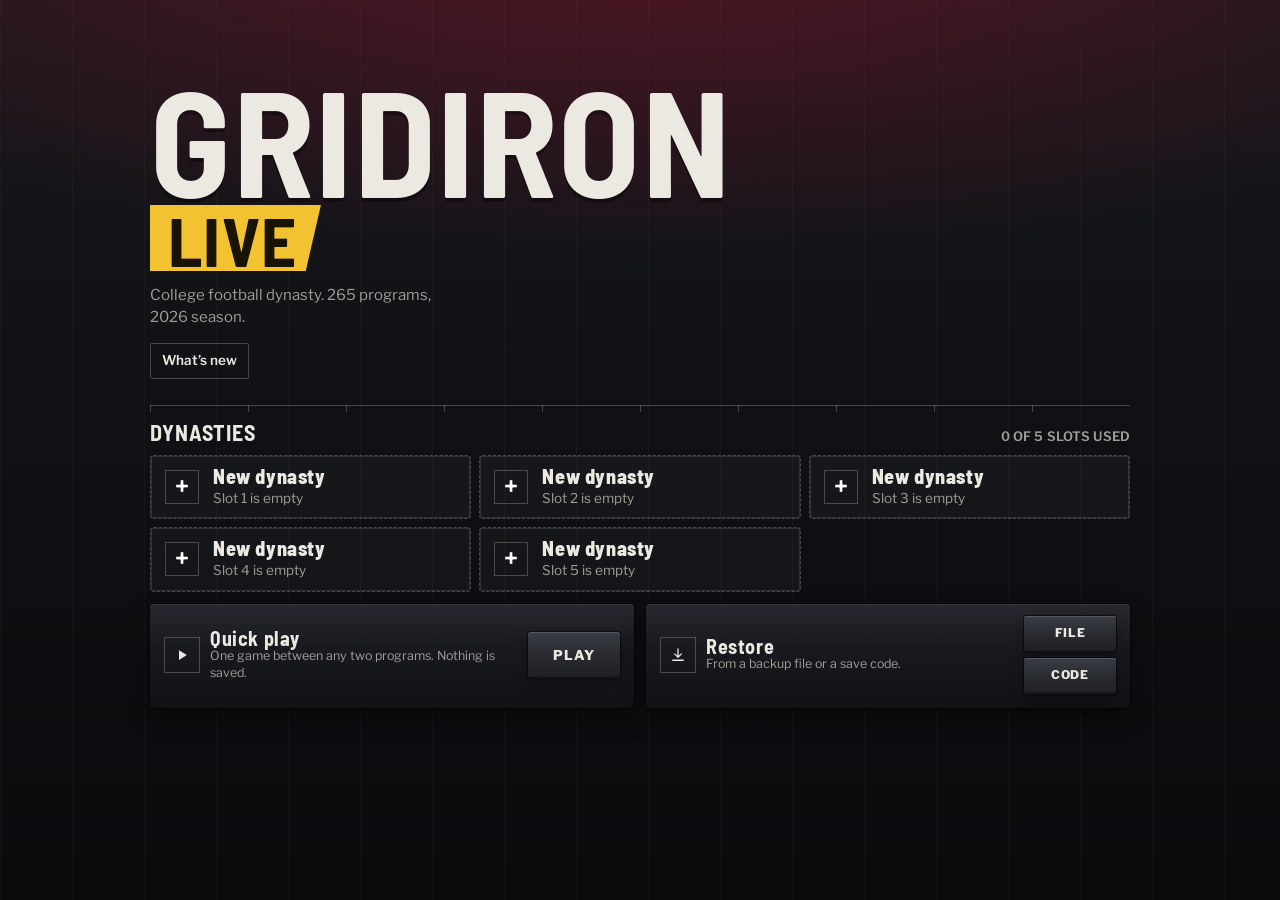
